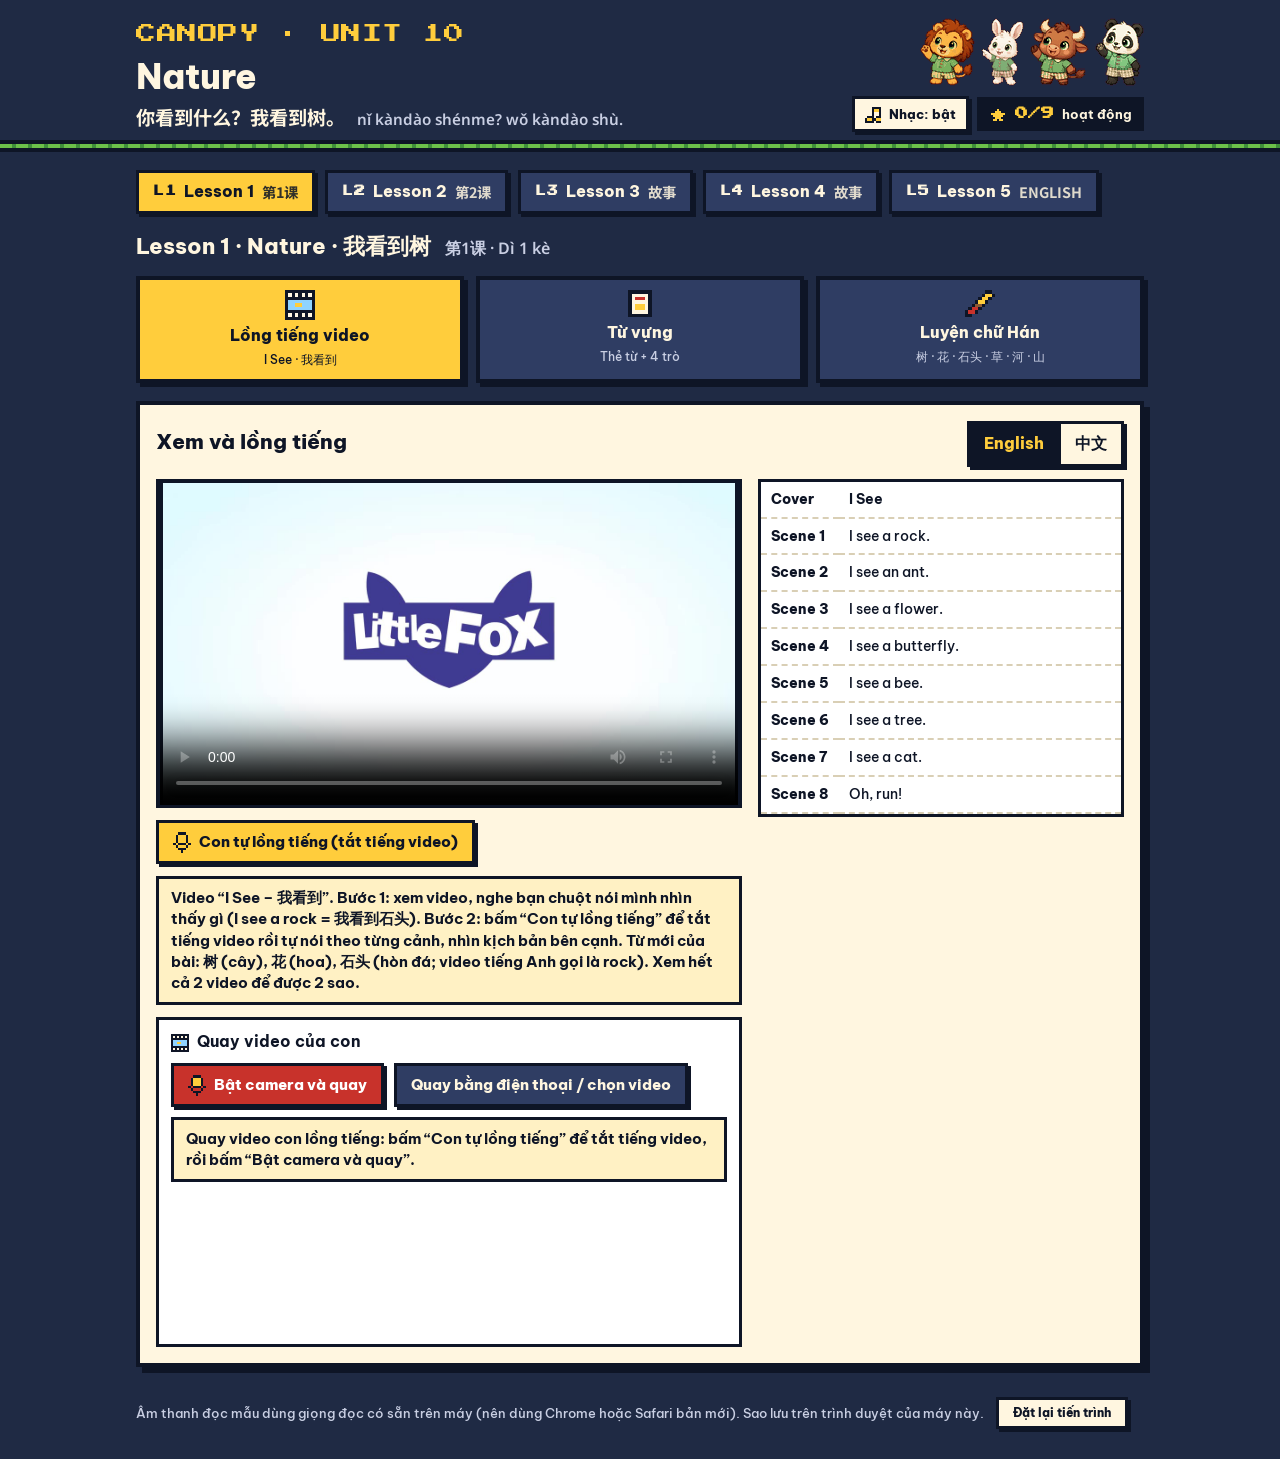
==== lc/u10/index.html @ 390f2fef "Web Canopy CES: bài học u10 Co-Authored-By: Claude Opus 5.5 <noreply@anthropic.com> Claude-Session: " ====
<!doctype html><html><head><meta charset=utf8><meta name=viewport content="width=device-width,initial-scale=1,viewport-fit=cover"><style>:root{color-scheme:light;box-sizing:border-box;padding-top:env(safe-area-inset-top,0px);padding-bottom:env(safe-area-inset-bottom,0px)}html{scroll-padding-top:env(safe-area-inset-top,0px)}body{margin:0;padding:0;font:14px -apple-system,BlinkMacSystemFont,sans-serif;background:#fff;color:#000}img{max-width:100%}[hidden]:not([hidden=until-found i]){display:none!important}</style></head><body>
<title>Canopy Unit 10 Nature</title>
<meta name="claude:viewport-fit-sides" content="cover">
<link rel="preconnect" href="https://fonts.googleapis.com">
<link href="https://fonts.googleapis.com/css2?family=Be+Vietnam+Pro:wght@500;700;800&family=Press+Start+2P&family=Noto+Sans:wght@600;700&family=Noto+Sans+SC:wght@500;700&display=swap" rel="stylesheet">
<style>
/* Layout: Canopy pixel city. Navy night ground, cream pixel panels with hard 4px ink borders and offset shadows.
   Header sign -> lesson pills -> 3 section tiles -> activity tiles -> one activity panel at a time. */
:root{
  --night:#1f2a44; --night-2:#2f3d63; --ink:#0e1526; --cream:#fff6e0; --paper:#ffffff;
  --sun:#ffcd3c; --sun-d:#e0a800; --red:#c8322b; --red-2:#e8453c; --grass:#6cc04a; --grass-d:#3f8f3a;
  --ok:#e5f4dc; --ok-d:#2e7d32; --bad:#ffe0dc; --sky:#8fd3ff; --water:#2e95c2; --wood:#8a5a34;
  --mute:#4a5068; --mute-2:#c9cfe3;
  --f-px:'Press Start 2P',monospace;
  --f-body:'Be Vietnam Pro',system-ui,-apple-system,'Segoe UI',sans-serif;
  --f-py:'Noto Sans','Be Vietnam Pro',system-ui,sans-serif;
  --f-zh:'Noto Sans SC','PingFang SC','Microsoft YaHei',sans-serif;
  color-scheme:light;
}
*{box-sizing:border-box}
[hidden]{display:none!important}
html,body{background:var(--night);color:var(--ink)}
body{font-family:var(--f-body);font-size:16px;line-height:1.45;font-weight:500;-webkit-tap-highlight-color:transparent}
button{font:inherit;color:inherit;cursor:pointer}
img.px,canvas.px,.px img{image-rendering:pixelated;image-rendering:crisp-edges}
svg.ic{display:inline-block;vertical-align:middle;flex:none}
.zh{font-family:var(--f-zh);font-weight:700}
.py{font-family:var(--f-py);font-weight:600}
.pxl{font-family:var(--f-px);letter-spacing:.5px}
.wrap{max-width:1040px;margin:0 auto;padding-left:max(16px,env(safe-area-inset-left,0px));padding-right:max(16px,env(safe-area-inset-right,0px))}

/* pixel frame + buttons */
.box{background:var(--cream);border:4px solid var(--ink);box-shadow:6px 6px 0 var(--ink)}
.btn{min-height:44px;display:inline-flex;align-items:center;justify-content:center;gap:8px;padding:0 14px;border:3px solid var(--ink);box-shadow:3px 3px 0 var(--ink);background:var(--cream);font-weight:800;font-size:15px;color:var(--ink)}
.btn:active{transform:translate(3px,3px);box-shadow:0 0 0 var(--ink)}
.btn.go{background:var(--red);color:#fff}
.btn.sun{background:var(--sun)}
.btn.blue{background:var(--night-2);color:var(--cream)}
.btn[disabled]{opacity:.5;pointer-events:none}
.say{width:44px;height:44px;flex:none;display:grid;place-items:center;background:var(--sun);border:3px solid var(--ink);padding:0}
.say:active{transform:translate(2px,2px)}
button:focus-visible,[tabindex]:focus-visible{outline:3px solid var(--sky);outline-offset:3px}

/* header */
.top .wrap{padding-block:18px 8px;display:flex;flex-wrap:wrap;gap:14px 20px;align-items:flex-end;justify-content:space-between}
.sign{display:flex;flex-direction:column;gap:8px;color:var(--cream)}
.sign .pxl{color:var(--sun);font-size:clamp(14px,3vw,20px)}
.sign h1{margin:0;font-weight:800;font-size:clamp(1.5rem,4.4vw,2.2rem);line-height:1.1;text-wrap:balance}
.sign .sub{display:flex;flex-wrap:wrap;gap:4px 12px;align-items:baseline}
.sign .sub .zh{font-size:1.2rem}
.sign .sub .py{color:var(--mute-2);font-size:.95rem}
.crew{display:flex;align-items:flex-end;gap:6px}
.crew img{height:68px;width:auto}
.stars{display:flex;align-items:center;gap:8px;padding:8px 12px;background:var(--ink);color:var(--cream);font-weight:700;font-size:13px}
.stars b{font-family:var(--f-px);font-size:13px;color:var(--sun)}
.ground{height:12px;background:repeating-linear-gradient(90deg,var(--grass) 0 12px,var(--grass-d) 12px 16px);border-top:4px solid var(--ink);border-bottom:4px solid var(--ink)}

/* lesson pills */
.lessons{display:flex;gap:10px;overflow-x:auto;padding-block:18px 8px;scrollbar-width:none}
.lessons button{flex:0 0 auto;min-height:44px;padding:0 14px;display:flex;gap:8px;align-items:center;background:var(--night-2);color:var(--cream);border:3px solid var(--ink);box-shadow:3px 3px 0 var(--ink);font-weight:800}
.lessons button .pxl{font-size:11px}
.lessons button .zh{font-size:.9rem;opacity:.85}
.lessons button[aria-selected="true"]{background:var(--sun);color:var(--ink)}
.lesson-head{display:flex;flex-wrap:wrap;gap:6px 14px;align-items:baseline;padding-block:8px 6px;color:var(--cream)}
.lesson-head h2{margin:0;font-size:1.4rem;font-weight:800}
.lesson-head .py{color:var(--mute-2)}

/* section tiles */
.sections{display:grid;grid-template-columns:repeat(3,minmax(0,1fr));gap:12px;margin-block:8px 18px}
.sections button{border:4px solid var(--ink);box-shadow:4px 4px 0 var(--ink);background:var(--night-2);color:var(--cream);padding:10px 8px;display:flex;flex-direction:column;align-items:center;gap:6px;text-align:center}
.sections .nm{font-weight:800;font-size:1.02rem;line-height:1.15}
.sections .ds{font-size:.75rem;color:var(--mute-2)}
.sections button[aria-selected="true"]{background:var(--sun);color:var(--ink)}
.sections button[aria-selected="true"] .ds{color:var(--ink)}
@media (max-width:540px){.sections .ds{display:none}.sections .nm{font-size:.9rem}}

/* activity tiles */
.acts{display:grid;grid-template-columns:repeat(auto-fill,minmax(210px,1fr));gap:12px;margin-bottom:18px}
.act{text-align:left;background:var(--cream);border:4px solid var(--ink);box-shadow:4px 4px 0 var(--ink);padding:10px 12px;display:grid;grid-template-columns:auto 1fr auto;gap:2px 10px;align-items:center}
.act .code{grid-row:span 2;font-family:var(--f-px);font-size:11px;background:var(--ink);color:var(--sun);padding:6px 5px;min-width:34px;text-align:center}
.act .nm{font-weight:800;line-height:1.2}
.act .lv{font-size:.75rem;color:var(--mute);grid-column:2}
.act .ok{grid-row:span 2;grid-column:3;opacity:.25}
.act.done{background:var(--ok)}
.act.done .ok{opacity:1}
.act[aria-pressed="true"]{background:var(--sun)}

.panel{padding:16px;margin-bottom:30px}
.panel-h{display:flex;flex-wrap:wrap;gap:6px 14px;align-items:baseline;justify-content:space-between;margin-bottom:12px}
.panel-h h3{margin:0;font-size:1.3rem;font-weight:800;line-height:1.2}
.panel-h .how{font-size:.88rem;color:var(--mute);max-width:64ch}
.tag{display:inline-block;font-family:var(--f-px);font-size:9px;background:var(--ink);color:var(--sun);padding:4px 6px;vertical-align:middle;letter-spacing:.5px}
.row{display:flex;flex-wrap:wrap;gap:10px;align-items:center}
.msg{border:3px solid var(--ink);padding:8px 12px;font-weight:700;font-size:.92rem;background:#fff1c4}
.msg.good{background:var(--ok)}
.msg.bad{background:var(--bad)}
.hud{display:flex;flex-wrap:wrap;gap:8px;align-items:center;margin-bottom:10px}
.hud .pill{font-family:var(--f-px);font-size:10px;background:var(--ink);color:var(--cream);padding:6px 8px}
.bar{flex:1;min-width:100px;height:16px;border:3px solid var(--ink);background:var(--paper);display:flex}
.bar i{display:block;height:100%;width:0;background:repeating-linear-gradient(90deg,var(--sun) 0 8px,var(--sun-d) 8px 10px);transition:width .4s steps(8)}
.qcard{background:var(--paper);border:3px solid var(--ink);padding:8px 12px;display:flex;gap:12px;align-items:center;flex-wrap:wrap;margin-bottom:10px}
.qcard .qt{flex:1;min-width:0}
.qcard .qi{font-size:.8rem;color:var(--mute);font-weight:700}
.qcard .qm{font-size:1.3rem;font-weight:800;line-height:1.25}
.qcard .qm .zh{font-size:1.45rem}
.qcard .qm .py{display:block;font-size:.85rem;color:var(--mute)}

/* dubbing */
.dub{display:grid;grid-template-columns:minmax(0,1.6fr) minmax(0,1fr);gap:16px}
@media (max-width:780px){.dub{grid-template-columns:1fr}}
.vidbox{background:var(--ink);border:4px solid var(--ink);aspect-ratio:2284/1080;max-width:100%}
.vidbox video{width:100%;height:100%;display:block;background:var(--ink)}
.seg{display:inline-flex;border:3px solid var(--ink);box-shadow:3px 3px 0 var(--ink)}
.seg button{border:0;background:var(--cream);min-height:40px;padding:0 14px;font-weight:800}
.seg button+button{border-left:3px solid var(--ink)}
.seg button[aria-pressed="true"]{background:var(--ink);color:var(--sun)}
.script{max-height:430px;overflow:auto;border:3px solid var(--ink);background:var(--paper)}
.script table{width:100%;border-collapse:collapse;font-size:.9rem}
.script td{padding:7px 10px;border-bottom:2px dashed #d9cfb5;vertical-align:top}
.script td:first-child{font-weight:800;white-space:nowrap;width:1%}
.script .zh{font-size:1rem}
.script .py{display:block;font-size:.76rem;color:var(--mute)}
.script tr.now td{background:#fff1c4}

/* flashcards */
.fc{display:flex;flex-direction:column;align-items:center;gap:14px}
.fc-card{width:min(100%,330px);aspect-ratio:503/800;perspective:1200px;cursor:pointer}
.fc-inner{position:relative;width:100%;height:100%;transition:transform .5s steps(6);transform-style:preserve-3d}
.fc-card.flip .fc-inner{transform:rotateY(180deg)}
.fc-face{position:absolute;inset:0;backface-visibility:hidden;-webkit-backface-visibility:hidden;background:var(--paper);border:4px solid var(--ink);box-shadow:6px 6px 0 var(--ink);display:flex;flex-direction:column}
.fc-back{transform:rotateY(180deg)}
.fc-face img{flex:1;min-height:0;width:100%;object-fit:contain;padding:6px}
.fc-face .strip{border-top:4px solid var(--ink);padding:8px 10px;display:flex;align-items:center;justify-content:space-between;gap:8px;background:var(--sun);font-weight:800}
.fc-back .strip{background:var(--sky)}
.fc-face .strip .pxl{font-size:10px}
.fc-face .over{position:absolute;left:8%;right:8%;top:47%;background:var(--paper);border:3px solid var(--ink);padding:6px 8px;text-align:center;line-height:1.3}
.fc-face .over .zh{font-size:1.15rem}
.fc-face .over .py{display:block;font-size:.75rem;color:var(--mute)}
.dots{display:flex;gap:6px;flex-wrap:wrap;justify-content:center}
.dots i{width:14px;height:14px;background:var(--paper);border:3px solid var(--ink)}
.dots i.seen{background:var(--grass)}
.dots i.now{background:var(--sun)}

/* stages */
.stage{position:relative;width:100%;aspect-ratio:16/10;overflow:hidden;border:4px solid var(--ink);user-select:none;-webkit-user-select:none;touch-action:manipulation;container-type:inline-size}
@media (max-width:560px){.stage{aspect-ratio:4/5}}
.stage > canvas.bg{position:absolute;inset:0;width:100%;height:100%}
.sprite{position:absolute;image-rendering:pixelated}
.result{position:absolute;inset:0;display:grid;place-items:center;background:rgba(14,21,38,.6);z-index:30;padding:16px}
.result .card{max-width:340px;width:100%;text-align:center;padding:18px}
.result h4{margin:0 0 6px;font-size:1.3rem;font-weight:800}
.result .big{display:flex;gap:6px;justify-content:center;margin:6px 0}
.result p{margin:6px 0 12px;color:var(--mute)}

/* fishing */
.fisher{position:absolute;left:4%;bottom:66%;height:31%;z-index:3;transition:opacity .2s steps(2)}
.fisher img{height:100%;width:auto;display:block;image-rendering:pixelated}
.fisher .nm{position:absolute;left:50%;bottom:-9%;transform:translateX(-50%);font-family:var(--f-px);font-size:8px;background:var(--ink);color:var(--cream);padding:3px 5px;white-space:nowrap}
.line{position:absolute;width:3px;background:var(--ink);height:0;transition:height .6s steps(10);z-index:4}
.hook{position:absolute;width:14px;height:14px;border:3px solid var(--ink);border-top:0;z-index:4;transition:top .6s steps(10)}
.bobber{position:absolute;width:10px;height:12px;margin-left:-4px;background:linear-gradient(var(--red) 50%,#fff 50%);border:2px solid var(--ink);z-index:4;transition:top .6s steps(10)}
.fish{position:absolute;width:23%;max-width:190px;border:0;background:transparent;padding:0;display:flex;flex-direction:column;align-items:center;gap:4px;animation:bob 1.6s steps(2) infinite;z-index:5}
.fish img{width:62%;image-rendering:pixelated}
.fish .tagf{background:var(--paper);border:3px solid var(--ink);box-shadow:3px 3px 0 var(--ink);padding:3px 8px;font-weight:800;text-align:center;line-height:1.15;font-size:clamp(.8rem,2.6cqw,1.1rem)}
.fish .tagf .zh{font-size:1.1em}
.fish .tagf .py{display:block;font-size:.72em;color:var(--mute)}
.fish.gone{animation:dart .7s steps(6) forwards}
.fish.wrong .tagf{background:var(--bad)}
.fish.caught{transition:top .7s steps(8),left .7s steps(8);animation:none;z-index:6}
@keyframes bob{50%{transform:translateY(-6px)}}
@keyframes dart{to{transform:translateX(170%);opacity:0}}
.castbtn{position:absolute;left:50%;bottom:5%;transform:translateX(-50%);z-index:8}
.castbtn:active{transform:translate(calc(-50% + 3px),3px)}
.bucket{position:absolute;right:3%;top:4%;z-index:6;font-family:var(--f-px);font-size:10px;background:var(--ink);color:var(--cream);padding:6px 8px;display:flex;gap:6px;align-items:center}

/* football */
.goal{position:absolute;left:5%;right:5%;top:5%;height:42%;border:6px solid #fff;border-bottom:0;outline:3px solid var(--ink);
  background-color:rgba(255,255,255,.08);background-image:linear-gradient(90deg,rgba(255,255,255,.55) 2px,transparent 2px),linear-gradient(rgba(255,255,255,.55) 2px,transparent 2px);background-size:14px 14px}
.zones{position:absolute;inset:6px 6px 27% 6px;display:grid;grid-template-columns:repeat(3,minmax(0,1fr));gap:8px}
.zone{border:3px solid var(--ink);box-shadow:3px 3px 0 var(--ink);background:var(--cream);display:flex;flex-direction:column;align-items:center;justify-content:center;padding:4px;font-weight:800;text-align:center;line-height:1.2;font-size:clamp(.66rem,3cqw,1.05rem);min-width:0}
.zone .zh{font-size:1.1em;white-space:nowrap}
.zone .py{display:block;font-size:.7em;color:var(--mute);font-weight:600}
.zone.right{background:var(--ok)}
.zone.wrongz{background:var(--bad)}
.keeper{position:absolute;left:50%;top:35%;height:23%;transform:translateX(-50%);transition:left .4s steps(5),top .4s steps(5);z-index:7;pointer-events:none}
.kicker,.ball,.banner{pointer-events:none}
.keeper img{height:100%;width:auto;display:block;image-rendering:pixelated}
.keeper.flipx img{transform:scaleX(-1)}
.keeper.dizzy img{animation:wob .5s steps(2) infinite}
.keeper.laugh img{animation:hop .2s steps(2) 6}
@keyframes wob{0%,100%{transform:rotate(-8deg)}50%{transform:rotate(8deg)}}
@keyframes hop{50%{transform:translateY(-6%)}}
.orbit{position:absolute;left:50%;top:-4%;width:70%;height:16%;transform:translateX(-50%);pointer-events:none}
.orbit i{position:absolute;width:22%;aspect-ratio:1;animation:orb 1s linear infinite}
@keyframes orb{0%{left:0;top:40%}25%{left:40%;top:0}50%{left:80%;top:40%}75%{left:40%;top:80%}100%{left:0;top:40%}}
.tease{position:absolute;left:62%;top:6%;background:var(--paper);border:3px solid var(--ink);padding:2px 8px;font-weight:800;white-space:nowrap;z-index:9;font-size:clamp(.8rem,2.6cqw,1.1rem)}
.kicker{position:absolute;left:50%;bottom:2%;height:26%;transform:translateX(-50%);z-index:6}
.kicker img{height:100%;width:auto;display:block;image-rendering:pixelated}
.ball{position:absolute;left:52%;top:83%;width:6%;max-width:40px;transform:translate(-50%,-50%);transition:left .5s steps(10),top .5s steps(10),width .5s steps(10);z-index:8}
.ball img{width:100%;display:block;image-rendering:pixelated}
.banner{position:absolute;left:50%;top:58%;transform:translate(-50%,-50%);opacity:0;font-family:var(--f-px);font-size:clamp(16px,5cqw,30px);color:var(--sun);text-shadow:3px 3px 0 var(--ink);z-index:9;white-space:nowrap;transition:opacity .2s steps(2)}
.banner.on{opacity:1}

/* interpreter */
.ts{aspect-ratio:16/9}
@media (max-width:560px){.ts{aspect-ratio:4/4.2}}
.wire{position:absolute;inset:0;width:100%;height:100%;z-index:2;pointer-events:none}
.who{position:absolute;bottom:6%;width:15%;z-index:4;display:flex;flex-direction:column;align-items:center;gap:4px}
.who img{width:100%;image-rendering:pixelated}
.who .lg{font-family:var(--f-px);font-size:9px;background:var(--ink);color:var(--cream);padding:4px 6px}
.who .can{position:absolute;top:40%;width:22%;aspect-ratio:1;background:#b9c3cf;border:3px solid var(--ink)}
.whoA{left:3%}.whoB{right:3%}
.whoA img{transform:scaleX(-1)}
.whoA .can{right:-14%}.whoB .can{left:-14%}
.trans{position:absolute;left:50%;bottom:4%;width:13%;transform:translateX(-50%);z-index:5;background:none;border:0;padding:0;display:flex;flex-direction:column;align-items:center}
.trans img{width:100%;image-rendering:pixelated}
.trans .vi{background:var(--paper);border:3px solid var(--red);padding:2px 8px;font-weight:800;font-size:clamp(.7rem,2.2cqw,.95rem);white-space:nowrap;margin-bottom:4px}
.balloon{position:absolute;z-index:8;background:var(--paper);border:3px solid var(--ink);box-shadow:3px 3px 0 var(--ink);padding:6px 10px;font-weight:800;line-height:1.25;text-align:center;font-size:clamp(.8rem,2.5cqw,1.08rem);max-width:46%}
.balloon .zh{font-size:1.1em}
.balloon .py{display:block;font-size:.72em;color:var(--mute);font-weight:600}
.flymsg{position:absolute;z-index:9;transform:translate(-50%,-50%);background:var(--sun);border:3px solid var(--ink);padding:2px 8px;font-weight:800;white-space:nowrap;font-size:clamp(.7rem,2.2cqw,.95rem)}
.cal{position:absolute;z-index:4;background:var(--paper);border:3px solid var(--ink);text-align:center;min-width:16%}
.cal .ct{background:var(--red);color:#fff;font-family:var(--f-px);font-size:8px;padding:3px 4px}
.cal .cd{font-weight:800;font-size:clamp(.75rem,2.4cqw,1rem);padding:2px 6px}
.turns{display:flex;gap:6px}
.turns i{width:14px;height:14px;border:3px solid var(--ink);background:var(--paper)}
.turns i.on{background:var(--grass)}.turns i.now{background:var(--sun)}
.opts{display:grid;grid-template-columns:repeat(auto-fit,minmax(180px,1fr));gap:10px;margin-top:12px}
.opt{display:flex;align-items:center;gap:10px;text-align:left;background:var(--paper);border:3px solid var(--ink);box-shadow:3px 3px 0 var(--ink);padding:8px 10px;font-weight:800;font-size:1.05rem;line-height:1.25;min-height:56px}
.opt .t{flex:1;min-width:0}
.opt .zh{font-size:1.1em}
.opt .py{display:block;font-size:.72em;color:var(--mute);font-weight:600}
.opt .say{width:36px;height:36px}
.opt.right{background:var(--ok)}
.opt.wrongo{background:var(--bad)}
.locked .opt{pointer-events:none}

/* writing */
.words{display:flex;flex-wrap:wrap;gap:8px;margin-bottom:10px}
.words button{border:3px solid var(--ink);background:var(--paper);padding:4px 10px;display:flex;flex-direction:column;align-items:center;min-width:58px;box-shadow:2px 2px 0 var(--ink)}
.words .zh{font-size:1.2rem;line-height:1.2}
.words .py{font-size:.68rem;color:var(--mute)}
.words button[aria-pressed="true"]{background:var(--ink);color:var(--cream)}
.words button[aria-pressed="true"] .py{color:var(--mute-2)}
.chars{display:flex;gap:8px;margin-bottom:10px;flex-wrap:wrap}
.chars button{border:3px solid var(--ink);background:var(--paper);padding:3px 12px;display:flex;align-items:center;gap:6px;font-weight:700;min-height:40px}
.chars button .zh{font-size:1.25rem}
.chars button[aria-pressed="true"]{background:var(--sky)}
.modes{display:flex;gap:8px;flex-wrap:wrap;margin-bottom:12px}
.modes button{border:3px solid var(--ink);padding:0 12px;min-height:40px;font-weight:800;background:var(--cream);box-shadow:2px 2px 0 var(--ink)}
.modes button[aria-pressed="true"]{background:var(--red);color:#fff}
.wgrid{display:grid;grid-template-columns:minmax(0,1fr) minmax(0,1fr);gap:16px;align-items:start}
@media (max-width:720px){.wgrid{grid-template-columns:1fr}}
.boards{display:grid;gap:8px;justify-content:center;grid-template-columns:repeat(1,minmax(0,340px))}
.boards.n2{grid-template-columns:repeat(2,minmax(0,300px))}
.board{position:relative;width:100%;aspect-ratio:1;background:#fffaf0;border:4px solid var(--ink);touch-action:none;overflow:hidden}
.board .gridw{position:absolute;inset:0;pointer-events:none}
.board svg.grid{position:absolute;inset:0;width:100%;height:100%;pointer-events:none}
.board .hw{position:absolute;inset:0}
.art{display:flex;flex-direction:column;gap:8px;background:var(--paper);border:3px solid var(--ink);padding:10px}
.art img{width:104px;height:104px;object-fit:contain;flex:none}
.art p{margin:0;font-size:.92rem;overflow:hidden}
.rules{margin:10px 0 0;padding-left:20px;font-size:.88rem;color:var(--mute)}
.stat{display:grid;grid-template-columns:repeat(3,1fr);gap:8px;margin:0 0 10px}
.stat div{background:var(--paper);border:3px solid var(--ink);text-align:center;padding:5px}
.stat b{display:block;font-family:var(--f-px);font-size:14px;line-height:1.6}
.stat span{font-size:.7rem;color:var(--mute);font-weight:700}
.rec{position:relative;width:100%;height:clamp(240px,52vw,330px);background:#fffaf0;border:4px solid var(--ink);overflow:hidden;touch-action:none}
.lay{position:absolute;width:var(--s,150px);height:var(--s,150px);cursor:grab;touch-action:none;transition:left .35s steps(6),top .35s steps(6)}
.lay.grab{transition:none;cursor:grabbing}
.lay img{width:100%;height:100%;object-fit:contain;pointer-events:none;-webkit-user-drag:none}
.lay .t{position:absolute;left:50%;top:-2px;transform:translateX(-50%);font-size:.68rem;font-weight:800;padding:1px 6px;white-space:nowrap;background:var(--paper);border:2px solid var(--ink)}
.lay.sel{outline:3px dashed var(--water);outline-offset:2px}
.slider{display:flex;gap:10px;align-items:center;font-weight:700;font-size:.88rem;background:var(--paper);border:3px solid var(--ink);padding:6px 10px}
.slider input{flex:1;min-width:0;accent-color:var(--red)}

/* pinyin quiz */
.pyq{display:grid;grid-template-columns:minmax(0,1fr) minmax(0,1fr);gap:16px;align-items:center}
@media (max-width:640px){.pyq{grid-template-columns:1fr}}
.pyq .pic{background:var(--paper);border:4px solid var(--ink);aspect-ratio:1;display:grid;place-items:center;position:relative;max-width:360px;width:100%;margin:0 auto}
.pyq .pic img{width:88%;height:88%;object-fit:contain}
.pyq .pic .reveal{position:absolute;right:8px;top:8px;width:30%;height:auto;background:var(--paper);border:3px solid var(--grass-d);padding:4px;opacity:0}
.pyq .pic .reveal.on{opacity:1}
.pyopts{display:grid;grid-template-columns:1fr 1fr;gap:10px}
.pyopts .opt{font-family:var(--f-py);font-size:1.5rem;min-height:64px}
.pyopts .opt .t{text-align:center}

/* unjumble on the story picture */
.uj-wrap{overflow-x:auto;border:4px solid var(--ink);background:var(--ink)}
.uj-scene{position:relative;min-width:720px;container-type:inline-size}
.uj-scene > img{display:block;width:100%}
.slot{position:absolute;border:2px dashed var(--red);background:rgba(255,255,255,.75);display:grid;place-items:center;animation:pulse 1.2s steps(2) infinite}
.slot.filled{border-style:solid;border-color:var(--water);background:#fff;animation:none}
.slot.ok{border-color:var(--grass-d);background:var(--ok);animation:none}
.slot.no{border-color:var(--red);background:var(--bad);animation:shake .35s steps(4)}
.slot.hot{background:#fff1c4}
@keyframes pulse{50%{border-color:var(--sun-d)}}
@keyframes shake{25%{transform:translateX(-3px)}75%{transform:translateX(3px)}}
.tray{display:flex;flex-wrap:wrap;gap:12px;justify-content:center;margin-top:14px;min-height:64px}
.tile{width:58px;height:58px;border:3px solid var(--ink);background:var(--sun);box-shadow:3px 3px 0 var(--ink);font-family:var(--f-zh);font-size:2rem;font-weight:700;display:grid;place-items:center;touch-action:none;cursor:grab;color:var(--ink);padding:0}
.tile.picked{background:var(--sky)}
.tile.drag{position:fixed;z-index:50;pointer-events:none}
.slot .tile{width:100%;height:100%;font-size:2.7cqw;box-shadow:none;border:0;background:transparent}

/* matching tiles */
.mt-board{display:grid;grid-template-columns:1fr 1fr;gap:clamp(10px,3vw,28px)}
.mt-col h4{margin:0 0 8px;text-align:center;font-size:.8rem}
.mt-col h4.pxl{font-size:10px}
.mt-grid{display:grid;grid-template-columns:1fr 1fr;gap:8px}
.mt-card{position:relative;aspect-ratio:5/4;perspective:900px;border:0;background:none;padding:0}
.mt-in{position:absolute;inset:0;transition:transform .45s steps(6);transform-style:preserve-3d}
.mt-card.open .mt-in{transform:rotateY(180deg)}
.mt-side{position:absolute;inset:0;backface-visibility:hidden;-webkit-backface-visibility:hidden;border:3px solid var(--ink);box-shadow:3px 3px 0 var(--ink);display:flex;flex-direction:column;align-items:center;justify-content:center;gap:2px;padding:4px;text-align:center}
.mt-back{background:repeating-linear-gradient(45deg,rgba(255,255,255,.18) 0 6px,transparent 6px 12px),var(--night-2);color:var(--cream)}
.mt-back .q{font-family:var(--f-px);font-size:clamp(14px,4vw,22px);color:var(--sun)}
.mt-back .l{font-size:.7rem;font-weight:800}
.zhc .mt-back{background:repeating-linear-gradient(45deg,rgba(255,255,255,.18) 0 6px,transparent 6px 12px),var(--red)}
.mt-face{transform:rotateY(180deg);background:var(--paper)}
.mt-face .en{font-weight:800;font-size:clamp(.85rem,3.2vw,1.2rem)}
.mt-face .zh{font-size:clamp(1rem,4vw,1.5rem);line-height:1.15}
.mt-face .py{font-size:clamp(.7rem,2.4vw,.9rem);color:var(--mute)}
.mt-card.solved .mt-face{background:var(--ok)}
.mt-card.miss .mt-face{background:var(--bad)}
.verdict{display:flex;justify-content:center;gap:24px;margin:16px 0 10px}
.vx{width:72px;height:60px;border:3px solid var(--ink);box-shadow:3px 3px 0 var(--ink);display:grid;place-items:center}
.vx.x{background:var(--red)}.vx.v{background:var(--grass)}
.vx:disabled{opacity:.35}
.vx:not(:disabled):active{transform:translate(3px,3px);box-shadow:none}
.zone{position:relative}
.zone .zsay{position:absolute;right:3px;top:3px;width:28px;height:28px;border-width:2px}
.board .under{position:absolute;max-width:none;object-fit:fill;opacity:.5;pointer-events:none}
.board .hw{opacity:.88}
/* music + art tools */
.musicbtn{min-height:36px;font-size:13px;padding:0 10px}
.musicbtn[aria-pressed="false"]{opacity:.7}
.arttools{display:flex;flex-wrap:wrap;gap:8px;align-items:center;margin-top:10px}
.arttools .slider{flex:1 1 220px}
.board.move .hw{pointer-events:none}
.board.move{cursor:grab;outline:3px dashed var(--water);outline-offset:2px}
.board.move .under{opacity:.75}
/* placeholders */
.soonbox{display:grid;grid-template-columns:repeat(auto-fit,minmax(210px,1fr));gap:12px}
.soonbox div{border:4px dashed #6b7591;padding:14px;background:var(--night-2);color:var(--mute-2)}
.soonbox b{display:block;color:var(--cream);font-size:1.05rem}

.fx{position:fixed;top:-16px;width:12px;height:12px;pointer-events:none;z-index:99;border:2px solid var(--ink);animation:fall 1.6s steps(16) forwards}
@keyframes fall{to{transform:translateY(105vh) rotate(180deg)}}
.foot{font-size:.8rem;color:var(--mute-2);padding-block:0 30px;display:flex;flex-wrap:wrap;gap:8px 12px;align-items:center}
@media (prefers-reduced-motion:reduce){*{animation:none!important;transition:none!important}}

/* ===== Unit 1 · lessons 2-4 additions ===== */
.vidbox{aspect-ratio:var(--va,2284/1080)}
.vidbox.portrait{width:min(100%,400px);margin:0 auto}
.fc-card{aspect-ratio:var(--fa,503/800)}
.fc-face .hol{position:absolute;left:6px;right:6px;bottom:52px;background:rgba(255,255,255,.95);border:3px solid var(--ink);padding:6px 8px;display:flex;flex-direction:column;gap:4px;font-size:.78rem;line-height:1.25;text-align:left}
.fc-face .hol b{font-size:.72rem}
.fc-face .clockface{flex:1;min-height:0;display:flex;flex-direction:column;align-items:center;justify-content:center;gap:10px;background:linear-gradient(#bfe6ff 0 62%,#9fd36e 62% 66%,#6cc04a 66%)}
.fc-face .clockface img{width:72%;height:auto;flex:none;padding:0;image-rendering:pixelated}
.fc-face .clockface .dg{font-family:var(--f-px);font-size:clamp(18px,6vw,26px);background:var(--ink);color:var(--sun);padding:8px 10px;border:3px solid var(--ink)}
.flag{display:inline-block;font-family:var(--f-px);font-size:8px;line-height:1;padding:3px 4px;border:2px solid var(--ink);vertical-align:middle;margin-right:4px;white-space:nowrap}
.flag.vn{background:#da251d;color:#ffde00}.flag.cn{background:#ee1c25;color:#ffde00}.flag.us{background:#2e4a8b;color:#fff}.flag.uk{background:#1d3e8a;color:#fff}.flag.au{background:#00205b;color:#fff}
img.clk{image-rendering:pixelated;image-rendering:crisp-edges;display:block}
.vis{display:flex;align-items:center;gap:8px}
.vis img.clk{width:76px;height:76px}
.vis img.frame{height:120px;width:auto;border:3px solid var(--ink)}
.holcard{background:var(--paper);border:3px solid var(--ink);padding:6px 8px;font-weight:800;font-size:.9rem;line-height:1.25;max-width:220px}
.holcard small{display:block;font-weight:600;color:var(--mute);font-size:.75rem}
.fish .tagf img.clk{width:44px;height:44px;margin:0 auto}

/* whack-a-mole */
.wm{aspect-ratio:16/10}
@media (max-width:560px){.wm{aspect-ratio:4/5}}
.holes{position:absolute;inset:8% 4% 4% 4%;display:grid;grid-template-columns:repeat(3,minmax(0,1fr));grid-template-rows:repeat(2,minmax(0,1fr));gap:4% 3%}
@media (max-width:560px){.holes{grid-template-columns:repeat(2,minmax(0,1fr));grid-template-rows:repeat(3,minmax(0,1fr))}}
.hole{position:relative;overflow:hidden}
.hole .pit{position:absolute;left:8%;right:8%;bottom:0;height:26%;background:#3b2414;border:3px solid var(--ink);border-radius:50%/60%;z-index:1}
.hole .lip{position:absolute;left:4%;right:4%;bottom:-6%;height:20%;background:#6b4226;border:3px solid var(--ink);border-radius:50%/60%;z-index:3}
.mole{position:absolute;left:50%;bottom:6%;width:72%;transform:translate(-50%,105%);transition:transform .28s steps(4);z-index:2;border:0;background:none;padding:0;display:flex;flex-direction:column;align-items:center;gap:2px}
.mole.up{transform:translate(-50%,0)}
.mole img.body{width:58%;image-rendering:pixelated;display:block}
.mole .msign{background:var(--paper);border:3px solid var(--ink);box-shadow:2px 2px 0 var(--ink);padding:2px 6px;font-weight:800;text-align:center;line-height:1.15;font-size:clamp(.72rem,2.4cqw,1.05rem);max-width:100%}
.mole .msign .zh{font-size:1.1em;white-space:nowrap}
.mole .msign .py{display:block;font-size:.7em;color:var(--mute);font-weight:600}
.mole .msign img.clk{width:40px;height:40px}
.mole.hit .sign{background:var(--ok)}
.mole.hit img.body{animation:wob .4s steps(2) 3}
.mole.bad .sign{background:var(--bad)}
.mole.bad img.body{animation:hop .2s steps(2) 4}
.bonk{position:absolute;left:50%;top:6%;transform:translateX(-50%);font-family:var(--f-px);font-size:clamp(10px,2.4cqw,14px);color:var(--sun);text-shadow:2px 2px 0 var(--ink);z-index:5;white-space:nowrap}

/* problem solving / detective */
.ps-card{background:var(--paper);border:3px solid var(--ink);padding:12px;display:flex;flex-direction:column;gap:10px}
.ps-people{display:flex;gap:10px;flex-wrap:wrap;align-items:flex-end}
.ps-people figure{margin:0;display:flex;flex-direction:column;align-items:center;gap:2px;font-size:.72rem;font-weight:800}
.ps-people img{height:54px;width:auto;image-rendering:pixelated}
.ps-text{display:flex;flex-direction:column;gap:6px}
.ps-line{display:flex;flex-wrap:wrap;gap:4px 10px;align-items:baseline}
.ps-line .spk{font-family:var(--f-px);font-size:9px;background:var(--ink);color:var(--cream);padding:3px 5px}
.ps-line .zh{font-size:1.5rem;line-height:1.3}
.ps-line .py{font-size:.85rem;color:var(--mute);width:100%}
.ps-text:not(.hint) .py{display:none}
.gloss{display:flex;flex-wrap:wrap;gap:6px}
.gloss span{border:2px dashed var(--ink);padding:2px 8px;font-size:.8rem;background:#fff1c4}
.ps-q{font-weight:800;font-size:1.1rem}
.ps-q small{display:block;font-weight:600;color:var(--mute);font-size:.82rem}
.grid3{border-collapse:collapse;font-size:.85rem;background:var(--paper)}
.grid3 td,.grid3 th{border:2px solid var(--ink);padding:4px 8px;text-align:center;min-width:44px}
.grid3 td{cursor:pointer;font-weight:800}
.hintbar{display:flex;flex-wrap:wrap;gap:8px;align-items:center}
.nopy .py{display:none}
.nopy .say{display:none}

/* sentence builder (row mode) */
.uj-scene.rowmode{min-width:0;max-width:520px;margin:0 auto;background:var(--paper)}
.uj-scene.rowmode > img{max-height:340px;width:100%;object-fit:contain;background:var(--paper)}
.uj-scene.rowmode .clockface{display:flex;align-items:center;justify-content:center;gap:16px;padding:16px;background:linear-gradient(#bfe6ff 0 70%,#6cc04a 70%)}
.uj-scene.rowmode .clockface img{width:150px;height:150px}
.uj-scene.rowmode .clockface .dg{font-family:var(--f-px);font-size:22px;background:var(--ink);color:var(--sun);padding:8px 10px}
.ujrow{display:flex;justify-content:center;gap:6px;padding:10px 8px 12px;background:var(--cream);border-top:4px solid var(--ink);flex-wrap:wrap}
.ujcol{display:flex;flex-direction:column;align-items:center;gap:2px}
.ujcol .py{font-size:.85rem;color:var(--mute);min-height:1.2em}
.slot.inrow{position:relative;width:54px;height:54px;animation:pulse 1.2s steps(2) infinite}
.slot.inrow .tile{font-size:1.9rem}
.ujcol.punct .py{visibility:hidden}
.ujcol.punct b{font-family:var(--f-zh);font-size:1.6rem;line-height:54px}

/* world clock */
.wtop{display:grid;grid-template-columns:auto 1fr;gap:14px;align-items:center;background:var(--paper);border:3px solid var(--ink);padding:12px}
@media (max-width:560px){.wtop{grid-template-columns:1fr}}
.wtop img.clk{width:120px;height:120px}
.wtop .big{font-family:var(--f-px);font-size:clamp(16px,4vw,22px);line-height:1.5}
.wtop .sub2{font-size:.9rem;color:var(--mute);font-weight:700}
.wctl{display:flex;flex-wrap:wrap;gap:10px;align-items:center;margin:12px 0}
.wctl .slider{flex:1 1 260px}
.wgrid2{display:grid;grid-template-columns:repeat(auto-fit,minmax(220px,1fr));gap:12px}
.city{background:var(--paper);border:3px solid var(--ink);box-shadow:3px 3px 0 var(--ink);padding:10px;display:grid;grid-template-columns:auto 1fr;gap:4px 10px;align-items:center}
.city.night{background:#2f3d63;color:var(--cream)}
.city.night .mut{color:var(--mute-2)}
.city > img.av{grid-row:span 3;height:64px;width:auto;image-rendering:pixelated}
.city .nm{font-weight:800}
.city .tm{display:flex;gap:8px;align-items:center}
.city .tm img.clk{width:44px;height:44px}
.city .tm b{font-family:var(--f-px);font-size:14px}
.city .say2{grid-column:1/-1;display:flex;flex-direction:column;gap:2px;border-top:2px dashed currentColor;padding-top:6px;font-size:.88rem}
.city .say2 .zh{font-size:1.05rem}
.city .mut{color:var(--mute);font-size:.8rem}
.facts{margin-top:14px;display:grid;grid-template-columns:repeat(auto-fit,minmax(230px,1fr));gap:10px}
.facts div{background:#fff1c4;border:3px solid var(--ink);padding:8px 10px;font-size:.88rem}
.facts b{display:block}
.wquiz{margin-top:16px}
.pyopts.long .opt{font-size:1.1rem}
.cal img.clk{width:46px;height:46px}
.pyq .pic span.reveal{display:grid;place-items:center;aspect-ratio:1}
.qcard .qt{min-width:min(200px,100%)}
.lessons.units{padding-block:16px 0}
.lessons.units button[aria-selected="true"]{background:#8fd3ff;color:var(--ink)}
/* ===== Unit 2 ===== */
.leaf{display:inline-flex;flex-direction:column;align-items:stretch;background:#fff;border:3px solid var(--ink);box-shadow:3px 3px 0 var(--ink);min-width:64px;position:relative;vertical-align:middle;line-height:1}
.leaf .rg{position:absolute;top:-9px;left:0;right:0;height:10px;background:radial-gradient(circle,#0e1526 0 3px,transparent 3.5px) 8px 0/18px 10px repeat-x}
.leaf .lm{background:var(--red,#c8322b);color:#fff;font-family:var(--f-px);font-size:10px;padding:5px 4px;text-align:center;letter-spacing:.5px}
.leaf .lm:lang(zh),.leaf .lm{font-family:var(--f-px),var(--f-zh)}
.leaf .ld{font-family:var(--f-px);font-size:22px;padding:8px 4px 6px;text-align:center;color:var(--ink)}
.leaf.sm{min-width:46px}.leaf.sm .lm{font-size:8px;padding:3px}.leaf.sm .ld{font-size:14px;padding:5px 2px 4px}
.leaf.md{min-width:76px}.leaf.md .ld{font-size:26px}
.leaf.big{min-width:150px}.leaf.big .lm{font-size:16px;padding:8px}.leaf.big .ld{font-size:56px;padding:16px 6px 12px}
.dstrip{display:flex;gap:6px;justify-content:center}
.dcell{background:#fff;border:3px solid var(--ink);padding:6px 6px 8px;min-width:76px;text-align:center;display:flex;flex-direction:column;gap:6px;align-items:center;font-weight:800;font-size:.9rem}
.dcell b{font-family:var(--f-px);font-size:9px}.dcell b .zh{font-family:var(--f-zh);font-size:1rem}
.dcell.today{background:#fff1c4}
.dcell.hi{outline:4px solid var(--red,#c8322b);outline-offset:2px}
.fc-face .clockface .dstrip{transform:scale(.95)}
.calwrap{display:flex;justify-content:center}
.calpage{background:#fff;border:4px solid var(--ink);box-shadow:4px 4px 0 var(--ink);width:min(100%,520px)}
.calhead{background:var(--red,#c8322b);color:#fff;font-family:var(--f-px);font-size:14px;padding:10px;text-align:center}
.calhead .zh{font-family:var(--f-zh);font-size:1.3rem}
.calgrid{display:grid;grid-template-columns:repeat(7,1fr);gap:4px;padding:8px}
.calgrid .cw{font-family:var(--f-px);font-size:9px;text-align:center;padding:4px 0;color:var(--mute)}
.calgrid .cw.zh{font-family:var(--f-zh);font-size:.95rem}
.calgrid .cd{aspect-ratio:1;border:2px solid var(--ink);background:var(--paper);font-family:var(--f-px);font-size:clamp(10px,2.6vw,14px);position:relative;cursor:pointer}
.calgrid .cd.today{background:#fff1c4}
.calgrid .cd i{position:absolute;top:1px;right:1px;line-height:0}
.calgrid .cd.ok{background:var(--ok)}
.calgrid .cd.no{background:var(--bad);opacity:.6}
.psimg{height:150px;width:auto;border:3px solid var(--ink);image-rendering:auto}
.cast{display:flex;flex-wrap:wrap;gap:4px;align-content:flex-start;max-width:260px}
.cast span{font-size:.75rem;border:2px solid var(--ink);padding:1px 6px;background:#fff1c4;font-weight:700}
.bslots{display:flex;flex-wrap:wrap;gap:6px;justify-content:center;align-items:flex-end;margin:10px 0}
.bslot{min-width:64px;height:52px;border:3px dashed var(--ink);background:var(--paper);display:grid;place-items:center;padding:0 8px}
.bslot .zh{font-size:1.4rem;font-weight:700}
.bslot.on{border-style:solid;background:#d9f7c9}
.bslots .bp{font-family:var(--f-zh);font-size:1.6rem}
.bstage{aspect-ratio:16/10;overflow:hidden}
@media (max-width:560px){.bstage{aspect-ratio:3/4}}
#balFly .balloon{position:absolute;top:105%;width:clamp(130px,24cqw,190px);aspect-ratio:1/1.05;margin-left:calc(clamp(130px,24cqw,190px)/-2);background:var(--bc);border:3px solid var(--ink);border-radius:50% 50% 46% 46%/56% 56% 44% 44%;display:grid;place-items:center;padding:4px;animation:floatUp var(--dur) linear infinite;animation-delay:var(--del);box-shadow:inset -6px -6px 0 rgba(0,0,0,.12)}
#balFly .balloon::after{content:'';position:absolute;left:50%;top:100%;width:2px;height:40%;background:var(--ink)}
#balFly .balloon .zh{font-size:clamp(1.9rem,5.2cqw,3rem);font-weight:700;line-height:1.1;text-align:center;color:var(--ink)}
.bstage{container-type:inline-size}
@keyframes floatUp{0%{top:105%}100%{top:-40%}}
#balFly .balloon.popped{visibility:hidden}
#balFly .balloon.shake{animation:floatUp var(--dur) linear infinite,hop .15s steps(2) 4;animation-delay:var(--del),0s}
#balFly .balloon.hintb{outline:4px solid var(--sun);outline-offset:3px;animation-play-state:paused}
.arttools .slider.artop{flex:1 1 100%}
.slider.artop span{white-space:nowrap;font-size:.8rem}
.slider.artop input{min-width:120px}
.ps-people img.psimg{height:190px;width:auto;max-width:100%;image-rendering:auto}

.ps-people.veil{display:none}

.ps-line .lsay{align-self:center;flex:none}
.balloon{padding:2px}

/* ===== Unit 3 · My Day ===== */
.sections.many{grid-template-columns:repeat(auto-fit,minmax(150px,1fr))!important}
@media (max-width:540px){.sections.many{grid-template-columns:repeat(2,minmax(0,1fr))!important}}
/* karaoke bar under the song video */
.kara{background:var(--ink);border:4px solid var(--ink);padding:10px 12px;min-height:92px;display:flex;flex-direction:column;justify-content:center;gap:6px;color:#6b7591}
.kara .kl{display:flex;flex-wrap:wrap;gap:4px 10px;justify-content:center;align-items:flex-end;font-weight:800;font-size:clamp(1.05rem,3.4vw,1.5rem);line-height:1.25}
.kara .kw{position:relative;color:#6b7591;white-space:nowrap}
.kara .kw::after{content:attr(data-t);position:absolute;left:0;top:0;color:var(--sun);width:var(--p,0%);overflow:hidden;white-space:nowrap}
.kara .kw.zc{display:inline-flex;flex-direction:column;align-items:center}
.kara .kw.zc .py{font-size:.55em;color:inherit;font-weight:600}
.kara .kw.zc .zh{font-size:1.15em}
.kara .kw.zc::after{content:none}
.kara .kw.zc.on{color:var(--sun)}
.kara .kv{font-size:.82rem;color:var(--mute-2);text-align:center;min-height:1.2em}
.kara .kidle{text-align:center;font-size:.85rem;color:var(--mute-2)}
/* words tab */
.wgrid3{display:grid;grid-template-columns:repeat(auto-fill,minmax(200px,1fr));gap:12px}
.wcard{background:var(--paper);border:3px solid var(--ink);box-shadow:3px 3px 0 var(--ink);display:flex;flex-direction:column;text-align:left;padding:0;min-width:0}
.wcard .wpic{aspect-ratio:16/10;background:#fffaf0;border-bottom:3px solid var(--ink);display:grid;place-items:center;overflow:hidden}
.wcard .wpic img{width:100%;height:100%;object-fit:cover}
.wcard .wpic img.clk{width:62%;height:auto;object-fit:contain}
.wcard .wb{padding:8px 10px;display:flex;flex-direction:column;gap:2px}
.wcard .wz{display:flex;align-items:baseline;gap:8px;flex-wrap:wrap}
.wcard .wz .zh{font-size:1.5rem;line-height:1.2}
.wcard .wz .py{color:var(--mute);font-size:.9rem}
.wcard .we{font-weight:800}
.wcard .wv{font-size:.85rem;color:var(--mute)}
.wcard .wn{font-size:.8rem;background:#fff1c4;border:2px dashed var(--ink);padding:4px 6px;margin-top:4px}
.wcard.heard{background:var(--ok)}
.wcard .tagnew{align-self:flex-start;font-family:var(--f-px);font-size:8px;background:var(--red);color:#fff;padding:3px 5px;margin-bottom:2px}
/* story reader */
.rd{display:grid;grid-template-columns:minmax(0,1.3fr) minmax(0,1fr);gap:16px;align-items:start}
@media (max-width:760px){.rd{grid-template-columns:1fr}}
.rd .rpic{position:relative;border:4px solid var(--ink);background:var(--ink);aspect-ratio:1280/618}
.rd .rpic img,.rd .rpic video{width:100%;height:100%;object-fit:cover;display:block}
.rd .rnum{position:absolute;left:8px;bottom:8px;font-family:var(--f-px);font-size:10px;background:var(--ink);color:var(--sun);padding:5px 7px}
.rd .rtext{background:var(--paper);border:3px solid var(--ink);padding:12px;display:flex;flex-direction:column;gap:8px}
.rd .rwho{font-family:var(--f-px);font-size:9px;background:var(--ink);color:var(--cream);padding:4px 6px;align-self:flex-start}
.rd .rz{display:flex;flex-wrap:wrap;gap:2px 4px;align-items:flex-end}
.rd .rz .rc{display:inline-flex;flex-direction:column;align-items:center;min-width:1.6em}
.rd .rz .rc .py{font-size:.78rem;color:var(--mute);min-height:1.1em}
.rd .rz .rc .zh{font-size:1.9rem;line-height:1.15}
.rd .rz.nopyr .rc .py{visibility:hidden}
.rd .ren{font-weight:800;font-size:1.1rem;border-top:2px dashed #d9cfb5;padding-top:8px}
.rd .ren.off{filter:blur(6px);cursor:pointer}
.rd .rvi{font-size:.85rem;color:var(--mute)}
.rdots{display:flex;gap:6px;flex-wrap:wrap}
.rdots button{width:30px;height:30px;border:3px solid var(--ink);background:var(--paper);font-family:var(--f-px);font-size:9px;padding:0}
.rdots button.seen{background:var(--grass)}
.rdots button.now{background:var(--sun)}
.fullvid{margin-top:14px}
.fullvid video{width:100%;display:block;border:4px solid var(--ink);background:var(--ink)}
.fullvid .sub{background:var(--ink);color:var(--cream);font-weight:800;text-align:center;padding:8px;min-height:2.6em;border:4px solid var(--ink);border-top:0}
/* PS media */
.ps-people img.psimg.big{height:min(300px,62vw)}
.ps-people video.psvid{height:190px;width:auto;max-width:100%;border:3px solid var(--ink);background:var(--ink)}
.ps-mode{font-family:var(--f-px);font-size:8px;background:var(--sky);border:2px solid var(--ink);padding:3px 5px;align-self:flex-start}
.ps-text.hidden{display:none}
/* pinyin quiz: word made of several pictograph cards */
.pyq .pic .pqw{display:flex;gap:6px;align-items:center;justify-content:center;width:94%;height:70%}
.pyq .pic .pqw img,.pyq .pic .pqw .pqf{flex:1;min-width:0;max-width:48%;aspect-ratio:1;object-fit:contain;background:#fff;border:2px dashed #e6d7b8}
.pyq .pic .pqw.n3 img,.pyq .pic .pqw.n3 .pqf{max-width:32%}
.pyq .pic .pqf{display:grid;place-items:center;font-family:'Ma Shan Zheng','Noto Sans SC',serif;color:#b02a22;font-size:clamp(3rem,10vw,5.5rem);line-height:1}
.pyq .pic span.reveal.word{width:auto;aspect-ratio:auto;padding:4px 10px;white-space:nowrap}
/* unjumble fixed tokens */
.ujcol.fixed .py{visibility:hidden}
.ujcol.fixed b{font-family:var(--f-zh);font-size:1.5rem;line-height:54px;padding:0 2px}
.ujcol.fixed b.lat{font-family:var(--f-body);font-size:1.1rem}
/* whack-a-mole with pictures */
.mole .msign img.wimg{width:56px;height:56px;object-fit:cover;display:block;border:2px solid var(--ink)}
.vis img.vpic{width:96px;height:96px;object-fit:cover;border:3px solid var(--ink);background:#fff}
.vis .todchip{font-family:var(--f-px);font-size:9px;background:var(--ink);color:var(--sun);padding:5px 6px;display:flex;gap:4px;align-items:center}
/* My Day practice */
.md-step{display:flex;flex-direction:column;gap:10px;margin-bottom:16px}
.md-step h4{margin:0;font-size:1.05rem;display:flex;gap:8px;align-items:center}
.md-step h4 .pxl{font-size:10px;background:var(--ink);color:var(--sun);padding:4px 6px}
.md-intro{display:flex;flex-wrap:wrap;gap:10px;align-items:flex-end}
.md-intro label{display:flex;flex-direction:column;gap:4px;font-weight:800;font-size:.85rem}
.md-intro input,.md-intro select{min-height:44px;border:3px solid var(--ink);padding:0 10px;font:inherit;font-weight:700;background:var(--paper);color:var(--ink);min-width:0;width:200px;max-width:100%}
.md-clocks{display:grid;grid-template-columns:repeat(2,minmax(0,1fr));gap:16px}
@media (max-width:640px){.md-clocks{grid-template-columns:1fr}}
.md-clock{display:flex;flex-direction:column;align-items:center;gap:6px;min-width:0}
.md-clock .ct2{font-weight:800;display:flex;gap:6px;align-items:center}
.md-clock .ct2 small{font-weight:600;color:var(--mute)}
.md-face{position:relative;width:min(100%,340px);aspect-ratio:1;touch-action:none}
.md-face svg{width:100%;height:100%;display:block}
.md-face .pin{position:absolute;width:19%;aspect-ratio:1;transform:translate(-50%,-50%);border:3px solid var(--ink);background:#fff;padding:0;box-shadow:2px 2px 0 var(--ink);display:block;overflow:visible}
.md-face .pin img{width:100%;height:100%;object-fit:cover;display:block;pointer-events:none}
.md-face .pin .hb{position:absolute;right:-8px;bottom:-8px;font-family:var(--f-px);font-size:8px;background:var(--red);color:#fff;padding:2px 3px;border:2px solid var(--ink)}
.md-face .pin.sel{outline:3px dashed var(--red);outline-offset:3px}
.md-tray{display:flex;flex-wrap:wrap;gap:8px;justify-content:center;background:var(--paper);border:3px dashed var(--ink);padding:10px;min-height:84px}
.md-chip{width:82px;border:3px solid var(--ink);background:var(--paper);box-shadow:3px 3px 0 var(--ink);padding:0;display:flex;flex-direction:column;align-items:stretch;touch-action:none;cursor:grab}
.md-chip img{width:100%;aspect-ratio:1;object-fit:cover;display:block;pointer-events:none}
.md-chip span{font-family:var(--f-zh);font-weight:700;font-size:.9rem;text-align:center;padding:2px 0;border-top:2px solid var(--ink);pointer-events:none}
.md-chip.picked{background:var(--sky)}
.md-chip.used{opacity:.35}
.md-ghost{position:fixed;z-index:60;width:70px;pointer-events:none;border:3px solid var(--ink);background:#fff;box-shadow:3px 3px 0 var(--ink)}
.md-ghost img{width:100%;aspect-ratio:1;object-fit:cover;display:block}
.md-sel{display:flex;flex-wrap:wrap;gap:8px;align-items:center;background:#fff1c4;border:3px solid var(--ink);padding:8px 10px}
.md-script{background:var(--paper);border:3px solid var(--ink);padding:12px;display:flex;flex-direction:column;gap:8px}
.md-line{display:grid;grid-template-columns:auto 1fr auto;gap:4px 10px;align-items:center;border-bottom:2px dashed #d9cfb5;padding-bottom:6px}
.md-line:last-child{border-bottom:0}
.md-line .tm{font-family:var(--f-px);font-size:10px;background:var(--ink);color:var(--sun);padding:5px 6px;grid-row:span 2}
.md-line .z .zh{font-size:1.25rem}
.md-line .z .py{display:block;font-size:.8rem;color:var(--mute)}
.md-line .e{font-size:.88rem;font-weight:700;grid-column:2}
.md-line .say{grid-row:span 2;grid-column:3;width:38px;height:38px}
.md-line.now{background:#fff1c4}
.prompter{position:fixed;inset:0;z-index:80;background:var(--night);color:var(--cream);display:flex;flex-direction:column;padding:calc(16px + env(safe-area-inset-top,0px)) max(16px,env(safe-area-inset-right,0px)) calc(16px + env(safe-area-inset-bottom,0px)) max(16px,env(safe-area-inset-left,0px));gap:14px}
.prompter .pbody{flex:1;display:flex;flex-direction:column;justify-content:center;align-items:center;text-align:center;gap:14px;min-height:0}
.prompter .pz{font-family:var(--f-zh);font-weight:700;font-size:clamp(2rem,8vw,4rem);line-height:1.25}
.prompter .pp{font-size:clamp(1rem,3.4vw,1.5rem);color:var(--mute-2)}
.prompter .pe{font-size:clamp(1rem,3.4vw,1.4rem);font-weight:800;color:var(--sun)}
.prompter .pimg{height:min(22vh,160px);width:auto;border:4px solid var(--cream)}
.prompter .pbar{display:flex;gap:10px;justify-content:center;flex-wrap:wrap}
.myvid{width:100%;max-width:420px;border:4px solid var(--ink);background:var(--ink);display:block}
.md-file{display:inline-flex}
.md-file input{position:absolute;width:1px;height:1px;opacity:0}

/* pinyin quiz: pictograph story after answering */
.pqex{margin-top:8px;display:flex;flex-direction:column;gap:6px;background:var(--paper);border:2px dashed var(--ink);padding:8px 10px;color:var(--ink);font-weight:600}
.pqx1{display:flex;gap:10px;align-items:center;font-size:.92rem;line-height:1.35}
.pqx1 img{width:56px;height:56px;object-fit:contain;flex:none;background:#fff;border:2px solid var(--ink)}
.pqx1 .zh{font-size:1.2rem}
/* story quiz: question beside the picture / clip on wide screens */
@media (min-width:760px){
  .ps-card:has(.ps-people:not(.veil) :is(.psvid,.psimg)){display:grid;grid-template-columns:auto minmax(0,1fr);column-gap:20px;row-gap:10px;align-items:start}
  .ps-card:has(.ps-people:not(.veil) :is(.psvid,.psimg)) > .ps-people{grid-column:1;grid-row:1 / span 5}
  .ps-card:has(.ps-people:not(.veil) :is(.psvid,.psimg)) > :not(.ps-people){grid-column:2}
  .ps-card:has(.ps-people:not(.veil) :is(.psvid,.psimg)) > .ps-q{order:-1;font-size:1.4rem;line-height:1.3;padding:10px 12px;background:#fff;border:3px solid var(--ink);box-shadow:3px 3px 0 var(--ink)}
  .ps-card:has(.ps-people:not(.veil) :is(.psvid,.psimg)) > .ps-q small{font-size:.95rem;margin-top:4px}
  .ps-card:has(.ps-people:not(.veil) :is(.psvid,.psimg)) .psvid{height:min(300px,40vw)!important}
}
/* My Day: languages */
.md-chip small{font-size:.66rem;font-weight:800;text-align:center;line-height:1.1;padding:2px 2px 3px;pointer-events:none;color:var(--mute)}
.md-script.lg-en .md-line .e{font-size:1.15rem;grid-column:2}
.md-script.lg-en .md-line .say{grid-row:auto}
.md-script.lg-en .md-line .tm{grid-row:auto}
.md-sel .en{font-weight:800}
.prompter .pe.big{font-size:clamp(1.8rem,7vw,3.4rem);color:var(--cream);line-height:1.25}
/* record yourself */
.rec{border:3px solid var(--ink);background:var(--paper);padding:10px 12px;display:flex;flex-direction:column;gap:10px}
.rec h4{margin:0;font-size:1rem;display:flex;align-items:center;gap:8px}
.rec input[type=file]{position:absolute;width:1px;height:1px;opacity:0;pointer-events:none}
.rec .pulse{animation:pulse 1s steps(2) infinite;outline:3px dashed var(--red);outline-offset:2px}
.recview{display:flex;gap:10px;flex-wrap:wrap}
.recview video{width:min(100%,320px);aspect-ratio:4/3;background:var(--ink);border:3px solid var(--ink);object-fit:cover}
#recLive{transform:scaleX(-1)}
.recview.on #recLive{outline:4px solid var(--red);outline-offset:-4px}
.recdot{display:inline-block;width:12px;height:12px;border-radius:50%;background:var(--red);margin-right:8px;vertical-align:middle;animation:pulse 1s steps(2) infinite}
.recn{font-family:var(--f-px);font-size:20px;color:var(--red);margin-right:8px}

.btn.red{background:var(--red);color:#fff}
.btn.red:disabled{opacity:.5}
/* fishing: angled line, hook follows the fish */
.stage .rope{position:absolute;inset:0;width:100%;height:100%;pointer-events:none;z-index:4;overflow:visible}
.stage .rope path{fill:none;stroke:var(--ink);stroke-width:3px;vector-effect:non-scaling-stroke}
#g1Hook{transition:none;z-index:7}
.bobber{transition:top .5s steps(8),opacity .15s}
.fish.caught{transition:opacity .25s;animation:none;z-index:6}
.fish.thrash{animation:thrash .13s steps(2) infinite}
.fish.thrash img{animation:flip .13s steps(2) infinite}
@keyframes thrash{0%{transform:translate(-3px,1px) rotate(-14deg)}100%{transform:translate(3px,-2px) rotate(14deg)}}
@keyframes flip{100%{transform:scaleY(.8)}}
.fish.flee{animation:flee .8s steps(8) forwards}
@keyframes flee{30%{transform:translate(-8%,4%) rotate(-10deg)}100%{transform:translate(190%,12%) rotate(8deg);opacity:0}}
/* catch the stars */
.castage{aspect-ratio:4/3}
@media (max-width:560px){.castage{aspect-ratio:3/4.4}}
.drop{position:absolute;top:-34%;width:30%;border:0;background:transparent;padding:0;display:flex;flex-direction:column;align-items:center;gap:2px;z-index:5;animation:caFall linear infinite;cursor:pointer}
@keyframes caFall{from{top:-34%}to{top:60%}}
.drop .dstar{filter:drop-shadow(2px 2px 0 var(--ink))}
.drop .dstar svg{width:30px;height:30px}
.drop .dtag{background:var(--paper);border:3px solid var(--ink);box-shadow:3px 3px 0 var(--ink);padding:4px 8px;font-weight:800;text-align:center;line-height:1.15;font-size:clamp(1rem,3.4cqw,1.45rem);max-width:100%}
.drop .dtag .zh{font-size:1.5em}.drop .dtag .py{display:block;font-size:.72em;color:var(--mute)}
.drop.pic .dtag{padding:3px}.drop .dtag img{width:clamp(88px,24cqw,190px);height:clamp(88px,24cqw,190px);object-fit:cover;display:block}
.drop.fly{transition:left .65s steps(8),top .65s steps(8),transform .65s steps(8),opacity .2s;z-index:7}
.drop.bad{animation:caBad .9s steps(6) forwards}
.drop.bad .dtag{background:var(--bad)}
@keyframes caBad{0%,30%{transform:rotate(-12deg)}15%{transform:rotate(12deg)}100%{transform:translateY(120%) rotate(40deg);opacity:0}}
.drop.away{transition:opacity .4s,transform .4s;opacity:0;transform:translateY(30%)}
.cabasket{position:absolute;left:38%;bottom:2%;width:24%;display:flex;flex-direction:column;align-items:center;z-index:6;pointer-events:none}
.cabasket img{height:clamp(70px,18cqw,140px);width:auto;image-rendering:pixelated}
.cabasket .bk{width:80%;height:clamp(16px,4cqw,28px);margin-top:-12%;background:repeating-linear-gradient(90deg,#a8652f 0 6px,#8a5a34 6px 12px);border:3px solid var(--ink)}
.cabasket.bump{animation:caBump .35s steps(3)}
@keyframes caBump{50%{transform:translateY(6px) scaleX(1.06)}}
/* sort into baskets */
.sostage{display:flex;flex-direction:column;gap:14px;align-items:center}
.socard{position:relative;min-width:min(340px,90%);min-height:120px;background:#fff;border:4px solid var(--ink);box-shadow:5px 5px 0 var(--ink);display:flex;flex-direction:column;align-items:center;justify-content:center;gap:6px;padding:12px 56px 12px 16px;text-align:center}
.socard .zh{font-size:clamp(1.6rem,6vw,2.4rem);font-weight:700}.socard .py{font-size:.95rem;color:var(--mute)}
.socard .en{font-size:clamp(1.3rem,5vw,1.9rem);font-weight:800}
.socard .say{position:absolute;right:8px;top:8px}
.socard.listen .say{position:static;width:72px;height:72px}
.socard.listen{padding:16px}
.socard img.cl{height:56px;width:56px}
.socard.gone{animation:soOut .5s steps(5) forwards}
@keyframes soOut{to{transform:translateY(40px) scale(.6);opacity:0}}
.sobaskets{display:grid;grid-template-columns:repeat(3,minmax(0,1fr));gap:10px;width:100%}
.sobk{border:4px solid var(--ink);box-shadow:4px 4px 0 var(--ink);padding:10px 6px;display:flex;flex-direction:column;align-items:center;gap:8px;min-height:170px;color:var(--ink);font:inherit}
.sobk.morning{background:#fff1c4}.sobk.noon{background:#ffd86a}.sobk.evening{background:#2f3d63;color:var(--cream)}
.sobk .soh{display:flex;flex-direction:column;align-items:center;gap:2px}
.sobk .soh .zh{font-size:1.5rem}.sobk .soh small{font-size:.75rem;font-weight:700;opacity:.85}
.sopile{display:flex;flex-wrap:wrap;gap:4px;justify-content:center}
.sochip{background:#fff;color:var(--ink);border:2px solid var(--ink);padding:2px 6px;font-size:.8rem;font-weight:800}
.sobk.yes{animation:caBump .35s steps(3)}
.sobk.no{animation:shake .35s steps(4)}
.sobk:active{transform:translate(4px,4px);box-shadow:none}

#balFly .balloon .py{font-size:clamp(.8rem,2.3cqw,1.1rem);color:var(--ink);font-weight:700;opacity:.85}
#balFly .balloon .zh{display:block}
.bslot .py{display:block;font-size:.55em;color:var(--mute);font-weight:600}
.bslot{height:auto;min-height:60px}

/* ===== Unit 3 · Lesson 5 (English) ===== */
.e5game{display:grid;grid-template-columns:minmax(0,1.2fr) minmax(0,1fr);gap:16px;align-items:center}
@media (max-width:700px){.e5game{grid-template-columns:1fr}}
.e5gpic img{width:100%;display:block;border:4px solid var(--ink);background:#fff}
.e5gtext{display:flex;flex-direction:column;gap:10px;align-items:flex-start}
.e5gtext p{margin:0}
.e5gtext a.btn{text-decoration:none}
.e5small{font-size:.85rem;color:var(--mute);margin:0}
.e5player{display:flex;flex-wrap:wrap;gap:12px;align-items:center;background:var(--paper);border:3px solid var(--ink);padding:10px 12px;margin-bottom:14px}
.e5play{width:56px;height:56px;border:3px solid var(--ink);box-shadow:3px 3px 0 var(--ink);background:var(--red);display:grid;place-items:center;padding:0;flex:none}
.e5play:active{transform:translate(3px,3px);box-shadow:none}
.e5play svg rect[fill="#0e1526"]{fill:#fff}
.e5pinfo{flex:1;min-width:180px;display:flex;flex-direction:column;gap:4px}
.e5prog{cursor:pointer;flex:none}
.e5time{font-family:var(--f-px);font-size:10px;color:var(--mute)}
.e5comic{width:100%;display:block;border:4px solid var(--ink);background:#fff}
.e5board{position:relative;display:grid;grid-template-columns:minmax(0,1fr) minmax(0,1.4fr);gap:clamp(40px,14vw,150px)}
.e5board svg{position:absolute;inset:0;width:100%;height:100%;pointer-events:none;overflow:visible;z-index:2}
.e5col{display:flex;flex-direction:column;gap:8px;position:relative;z-index:1}
.e5verbs{justify-content:space-around}
.e5chip{border:3px solid var(--ink);box-shadow:3px 3px 0 var(--ink);background:var(--paper);padding:8px 10px;font-weight:800;font-size:1.02rem;text-align:center;color:var(--ink);min-height:44px}
.e5verbs .e5chip{font-size:1.2rem;padding:12px 10px;border-left-width:10px}
.e5chip.sel{background:var(--sun)}
.e5chip.done{color:#fff;box-shadow:none}
.e5chip.no{animation:shake .35s steps(4);background:var(--bad)}
.e5tools{display:flex;flex-wrap:wrap;gap:8px;align-items:center;margin-bottom:10px}
.e5sw{width:36px;height:36px;border:3px solid var(--ink);padding:0;box-shadow:2px 2px 0 var(--ink)}
.e5sw.on{outline:3px dashed var(--ink);outline-offset:2px}
.e5tool{min-height:38px;font-size:.88rem;padding:0 10px}
.e5tool[aria-pressed="true"]{background:var(--sun)}
.e5draw{position:relative;border:4px solid var(--ink);background:#fff;overflow:hidden}
.e5draw img{display:block;width:100%;user-select:none;-webkit-user-select:none;-webkit-user-drag:none}
.e5draw canvas{position:absolute;inset:0;width:100%;height:100%;touch-action:none;cursor:crosshair}
.e5write{margin-top:16px;background:var(--paper);border:3px solid var(--ink);padding:14px;display:flex;flex-direction:column;gap:6px}
.e5write h4,.e5result h4{margin:0 0 6px;font-size:1.15rem}
.e5line{display:flex;flex-wrap:wrap;align-items:center;gap:8px;font-weight:800;font-size:1.08rem}
.e5line .tag{min-width:52px;text-align:center}
.e5line input{flex:1;min-width:160px;min-height:44px;font:inherit;font-weight:700;border:3px solid var(--ink);padding:0 10px;background:#fffaf0;color:var(--ink)}
.e5line input:focus{outline:3px solid var(--sky);outline-offset:1px}
.e5line input.ok{background:var(--ok)}
.e5line input.bad{background:#fff1c4;animation:shake .35s steps(4)}
.e5fb{display:none;margin:0 0 6px 60px;border:3px solid var(--ink);padding:6px 10px;font-weight:700}
.e5fb.show{display:block}
.e5fb.okk{background:var(--ok)}
.e5fb.ask{background:#fff1c4;border-style:dashed}
.e5fb .m{font-weight:800}
.e5fb details{margin-top:4px}
.e5fb summary{cursor:pointer;color:var(--red);font-weight:800}
.e5fb details span{background:var(--paper);border:2px solid var(--ink);padding:1px 8px;margin-left:6px}
@media (max-width:540px){.e5fb{margin-left:0}}
.e5sent{font-size:1.2rem;font-weight:800;line-height:2;word-break:break-word}
.e5sent .stem{color:var(--mute)}
.e5sent .gap{display:inline-block;min-width:2.2em;height:1.2em;border:3px dashed var(--red);vertical-align:middle;background:var(--paper);animation:pulse 1s steps(2) infinite}
.e5sent .gap.sm{min-width:.8em;border-width:2px}
.e5sent .badl,.e5sent .badw{color:var(--red);background:var(--bad);padding:0 2px}
.e5sent .xl,.e5sent .xw{color:var(--red);text-decoration:line-through;text-decoration-thickness:3px}
.e5tmsg{font-weight:800;color:var(--red)}
.e5result{margin-top:16px;background:var(--ok);border:3px solid var(--ink);padding:14px}
.e5result p{margin:6px 0;font-size:1.12rem;font-weight:700}
.e5result .typed{color:var(--water)}

.e5icon{display:flex;flex-direction:column;align-items:center;gap:8px;text-decoration:none;color:var(--ink);font-family:var(--f-px);font-size:11px;border:4px solid var(--ink);box-shadow:4px 4px 0 var(--ink);background:var(--sun);padding:16px 22px;justify-self:center}
.e5icon:active{transform:translate(4px,4px);box-shadow:none}
.e5url{width:100%;min-height:40px;font:inherit;font-size:.85rem;border:3px solid var(--ink);padding:0 8px;background:#fffaf0;color:var(--ink)}
/* ===== Unit 4 ===== */
.sobk.bk0{background:#ffe3a3}.sobk.bk1{background:#cfe9ff}.sobk.bk2{background:#ffd3dc}.sobk.bk3{background:#d6f2c4}
.sobk .sobimg{width:64px;height:64px;object-fit:cover;border:3px solid var(--ink);background:#fff}
.mw-now{display:flex;flex-wrap:wrap;gap:10px;align-items:center;justify-content:space-between;border:4px solid var(--ink);background:#fff7d6;box-shadow:4px 4px 0 var(--ink);padding:10px 14px;margin:0 0 14px}
.mw-now .big{font-weight:800;font-size:clamp(1.05rem,3.4vw,1.4rem)}
.mw-now .zh{font-size:clamp(1.05rem,3.4vw,1.4rem);font-weight:700}
.mw-now .clk4{font-family:'Press Start 2P',monospace;font-size:clamp(.9rem,3.4vw,1.3rem);background:var(--ink);color:#ffe38a;padding:8px 10px}
.mw-now .nxt{flex-basis:100%;font-size:.9rem;color:var(--mute)}
.mw-grid{display:flex;flex-direction:column;gap:6px;margin-top:10px}
.mw-row{display:grid;grid-template-columns:minmax(64px,.8fr) repeat(3,minmax(0,1fr));gap:6px;align-items:stretch}
.mw-row.head{font-size:.78rem;font-weight:800;text-align:center}
.mw-row.head span{display:flex;flex-direction:column;align-items:center;gap:2px;padding:4px 2px;border:3px solid var(--ink);background:#fff}
.mw-row.head .m{background:#fff1c4}.mw-row.head .n{background:#ffd86a}.mw-row.head .e{background:#2f3d63;color:var(--cream)}
.mw-day{display:flex;flex-direction:column;justify-content:center;align-items:center;text-align:center;border:3px solid var(--ink);background:#fff;padding:4px 2px;line-height:1.15}
.mw-day .zh{font-size:1rem;font-weight:700}.mw-day small{font-size:.7rem;color:var(--mute);font-weight:700}
.mw-row.today .mw-day{background:#ffcd3c;box-shadow:3px 3px 0 var(--ink)}
.mw-cell{min-height:62px;border:3px dashed #8a93a8;background:#fbfaf3;display:flex;flex-wrap:wrap;gap:4px;align-content:flex-start;padding:4px;transition:background .1s}
.mw-cell.hot{background:#d7f5c9;border-style:solid;border-color:var(--ink)}
.mw-row.today .mw-cell{border-color:var(--ink)}
.mw-pin{position:relative;width:calc(50% - 2px);min-width:44px;border:3px solid var(--ink);background:#fff;padding:0;display:flex;flex-direction:column;align-items:center;cursor:pointer;font:inherit;color:var(--ink)}
.mw-pin img{width:100%;aspect-ratio:1;object-fit:cover;display:block}
.mw-pin b{font-size:.66rem;background:var(--ink);color:#ffe38a;width:100%;text-align:center;padding:1px 0}
.mw-pin.sel{outline:4px solid #e04a3a;outline-offset:1px}
.mw-pin.now{box-shadow:0 0 0 3px #3f8f3a}
@media (max-width:520px){.mw-pin{width:calc(50% - 2px)}.mw-cell{min-height:56px}}
.mw-tray{display:grid;grid-template-columns:repeat(auto-fill,minmax(84px,1fr));gap:8px}
.mw-tray .md-chip{width:auto}
.mw-tray .sep{grid-column:1/-1;font-size:.78rem;font-weight:800;color:var(--mute);margin-top:4px}

/* ===== Unit 3 · Lesson 5 (English) ===== */
.e5game{display:grid;grid-template-columns:minmax(0,1.2fr) minmax(0,1fr);gap:16px;align-items:center}
@media (max-width:700px){.e5game{grid-template-columns:1fr}}
.e5gpic img{width:100%;display:block;border:4px solid var(--ink);background:#fff}
.e5gtext{display:flex;flex-direction:column;gap:10px;align-items:flex-start}
.e5gtext p{margin:0}
.e5gtext a.btn{text-decoration:none}
.e5small{font-size:.85rem;color:var(--mute);margin:0}
.e5player{display:flex;flex-wrap:wrap;gap:12px;align-items:center;background:var(--paper);border:3px solid var(--ink);padding:10px 12px;margin-bottom:14px}
.e5play{width:56px;height:56px;border:3px solid var(--ink);box-shadow:3px 3px 0 var(--ink);background:var(--red);display:grid;place-items:center;padding:0;flex:none}
.e5play:active{transform:translate(3px,3px);box-shadow:none}
.e5play svg rect[fill="#0e1526"]{fill:#fff}
.e5pinfo{flex:1;min-width:180px;display:flex;flex-direction:column;gap:4px}
.e5prog{cursor:pointer;flex:none}
.e5time{font-family:var(--f-px);font-size:10px;color:var(--mute)}
.e5comic{width:100%;display:block;border:4px solid var(--ink);background:#fff}
.e5board{position:relative;display:grid;grid-template-columns:minmax(0,1fr) minmax(0,1.4fr);gap:clamp(40px,14vw,150px)}
.e5board svg{position:absolute;inset:0;width:100%;height:100%;pointer-events:none;overflow:visible;z-index:2}
.e5col{display:flex;flex-direction:column;gap:8px;position:relative;z-index:1}
.e5verbs{justify-content:space-around}
.e5chip{border:3px solid var(--ink);box-shadow:3px 3px 0 var(--ink);background:var(--paper);padding:8px 10px;font-weight:800;font-size:1.02rem;text-align:center;color:var(--ink);min-height:44px}
.e5verbs .e5chip{font-size:1.2rem;padding:12px 10px;border-left-width:10px}
.e5chip.sel{background:var(--sun)}
.e5chip.done{color:#fff;box-shadow:none}
.e5chip.no{animation:shake .35s steps(4);background:var(--bad)}
.e5tools{display:flex;flex-wrap:wrap;gap:8px;align-items:center;margin-bottom:10px}
.e5sw{width:36px;height:36px;border:3px solid var(--ink);padding:0;box-shadow:2px 2px 0 var(--ink)}
.e5sw.on{outline:3px dashed var(--ink);outline-offset:2px}
.e5tool{min-height:38px;font-size:.88rem;padding:0 10px}
.e5tool[aria-pressed="true"]{background:var(--sun)}
.e5draw{position:relative;border:4px solid var(--ink);background:#fff;overflow:hidden}
.e5draw img{display:block;width:100%;user-select:none;-webkit-user-select:none;-webkit-user-drag:none}
.e5draw canvas{position:absolute;inset:0;width:100%;height:100%;touch-action:none;cursor:crosshair}
.e5write{margin-top:16px;background:var(--paper);border:3px solid var(--ink);padding:14px;display:flex;flex-direction:column;gap:6px}
.e5write h4,.e5result h4{margin:0 0 6px;font-size:1.15rem}
.e5line{display:flex;flex-wrap:wrap;align-items:center;gap:8px;font-weight:800;font-size:1.08rem}
.e5line .tag{min-width:52px;text-align:center}
.e5line input{flex:1;min-width:160px;min-height:44px;font:inherit;font-weight:700;border:3px solid var(--ink);padding:0 10px;background:#fffaf0;color:var(--ink)}
.e5line input:focus{outline:3px solid var(--sky);outline-offset:1px}
.e5line input.ok{background:var(--ok)}
.e5line input.bad{background:#fff1c4;animation:shake .35s steps(4)}
.e5fb{display:none;margin:0 0 6px 60px;border:3px solid var(--ink);padding:6px 10px;font-weight:700}
.e5fb.show{display:block}
.e5fb.okk{background:var(--ok)}
.e5fb.ask{background:#fff1c4;border-style:dashed}
.e5fb .m{font-weight:800}
.e5fb details{margin-top:4px}
.e5fb summary{cursor:pointer;color:var(--red);font-weight:800}
.e5fb details span{background:var(--paper);border:2px solid var(--ink);padding:1px 8px;margin-left:6px}
@media (max-width:540px){.e5fb{margin-left:0}}
.e5sent{font-size:1.2rem;font-weight:800;line-height:2;word-break:break-word}
.e5sent .stem{color:var(--mute)}
.e5sent .gap{display:inline-block;min-width:2.2em;height:1.2em;border:3px dashed var(--red);vertical-align:middle;background:var(--paper);animation:pulse 1s steps(2) infinite}
.e5sent .gap.sm{min-width:.8em;border-width:2px}
.e5sent .badl,.e5sent .badw{color:var(--red);background:var(--bad);padding:0 2px}
.e5sent .xl,.e5sent .xw{color:var(--red);text-decoration:line-through;text-decoration-thickness:3px}
.e5tmsg{font-weight:800;color:var(--red)}
.e5result{margin-top:16px;background:var(--ok);border:3px solid var(--ink);padding:14px}
.e5result p{margin:6px 0;font-size:1.12rem;font-weight:700}
.e5result .typed{color:var(--water)}

.e5icon{display:flex;flex-direction:column;align-items:center;gap:8px;text-decoration:none;color:var(--ink);font-family:var(--f-px);font-size:11px;border:4px solid var(--ink);box-shadow:4px 4px 0 var(--ink);background:var(--sun);padding:16px 22px;justify-self:center}
.e5icon:active{transform:translate(4px,4px);box-shadow:none}
.e5url{width:100%;min-height:40px;font:inherit;font-size:.85rem;border:3px solid var(--ink);padding:0 8px;background:#fffaf0;color:var(--ink)}

.f5vq{display:flex;flex-wrap:wrap;gap:14px;align-items:center;justify-content:center;margin-bottom:12px}
.f5vq img{width:min(240px,60vw);height:auto;border:4px solid var(--ink);background:#fff;image-rendering:pixelated}
.f5vqr{display:flex;flex-direction:column;gap:10px;align-items:flex-start}
.f5vopts{display:grid;grid-template-columns:repeat(2,minmax(0,1fr));gap:10px;margin-bottom:10px}
.f5vopts button{border:3px solid var(--ink);box-shadow:3px 3px 0 var(--ink);background:var(--paper);padding:10px;font-weight:800;font-size:1.05rem;min-height:48px;color:var(--ink)}
.f5vopts button.ok{background:var(--ok);}
.f5vopts button.no{animation:shake .35s steps(4);background:var(--bad)}
.f5talkbox{display:flex;flex-direction:column;gap:10px}
.f5bub{display:flex;gap:10px;align-items:flex-start;max-width:92%;padding:10px 12px;border:3px solid var(--ink);background:var(--paper);box-shadow:3px 3px 0 var(--ink);cursor:pointer;text-align:left;color:var(--ink);font-size:1.02rem}
.f5bub b{font-family:var(--f-px);font-size:10px;background:var(--ink);color:var(--sun);padding:4px 6px;flex:none;margin-top:2px}
.f5bub.ben{align-self:flex-end;background:#e6f3ff}
.f5bub.on{background:var(--sun);outline:3px dashed var(--ink);outline-offset:2px}
.f5wb{display:grid;grid-template-columns:repeat(auto-fit,minmax(130px,1fr));gap:10px;padding:12px;border:4px solid var(--ink);background:#fff9e8;min-height:200px}
.f5wb div{display:flex;flex-direction:column;gap:8px;align-items:flex-start}
.f5wb b{font-family:var(--f-px);font-size:10px;color:var(--mute)}
.f5wb span{border:3px solid var(--ink);background:var(--paper);padding:5px 10px;font-weight:800;font-size:1rem}
.f5det{margin-top:12px}.f5det summary{font-weight:800;cursor:pointer;margin-bottom:8px}
.f5mgrid{display:grid;grid-template-columns:minmax(0,1fr) minmax(0,1fr);gap:clamp(16px,6vw,60px)}
.f5mcol{display:flex;flex-direction:column;gap:10px;justify-content:space-around}
.f5mcol button{border:3px solid var(--ink);box-shadow:3px 3px 0 var(--ink);background:var(--paper);padding:8px;font-weight:800;font-size:1.05rem;color:var(--ink);min-height:48px;display:flex;align-items:center;justify-content:center;gap:10px}
.f5mcol button img{height:110px;width:auto;max-width:100%;object-fit:contain}
.f5mcol button b{font-family:var(--f-px);font-size:12px;background:var(--ink);color:var(--sun);padding:4px 6px}
.f5mcol button.sel{background:var(--sun)}
.f5mcol button.done{color:#fff;box-shadow:none}
.f5mcol button.no{animation:shake .35s steps(4);background:var(--bad)}
.f5title{font-family:var(--f-px);font-size:14px;text-align:center;margin:4px 0 10px;color:#6b2fd1}
.f5park{max-width:520px;margin:0 auto 12px}
.f5cloze{font-size:1.15rem;line-height:2.6}
.f5ex{border-bottom:3px solid #2e6bd1;color:#2e6bd1;padding:2px 6px}
.f5cloze small{background:#2e6bd1;color:#fff;padding:1px 6px;font-size:.7rem}
.f5blank{min-width:130px;height:40px;border:0;border-bottom:4px solid var(--ink);background:#e6f7f4;padding:0 8px;font-weight:800;font-size:1.05rem;color:var(--ink);vertical-align:middle;position:relative}
.f5blank i{font-style:normal;font-family:var(--f-px);font-size:11px;background:#1db5a5;color:#fff;border-radius:50%;width:22px;height:22px;display:inline-grid;place-items:center;margin-right:6px}
.f5blank.on{outline:3px dashed var(--ink)}.f5blank.ok{background:var(--ok)}.f5blank.no{animation:shake .35s steps(4);background:var(--bad)}
.f5wordbox{display:grid;grid-template-columns:repeat(auto-fit,minmax(120px,1fr));gap:10px;padding:10px;border:4px solid #2e95c2;background:#fff}
.f5wordbox button{border:3px solid var(--ink);background:var(--paper);padding:6px;font-weight:800;display:flex;flex-direction:column;align-items:center;gap:4px;color:var(--ink);font-size:1rem}
.f5wordbox button img{height:64px;width:auto;max-width:100%;object-fit:contain}
.f5wordbox button.sel{background:var(--sun)}.f5wordbox button.used{opacity:.35}
.f5mascot{display:flex;align-items:center;gap:14px;flex-wrap:wrap;margin-bottom:12px}.f5mascot img{width:min(300px,70vw);height:auto}
.f5pics{display:grid;grid-template-columns:repeat(auto-fit,minmax(150px,1fr));gap:10px;margin-bottom:12px}
.f5pics button{border:3px solid var(--ink);box-shadow:3px 3px 0 var(--ink);background:#fff;padding:4px;min-height:90px}
.f5pics button img{width:100%;height:auto;display:block}.f5pics button.pick{outline:5px solid var(--sun);outline-offset:1px;background:var(--sun)}
.f5mine{margin:8px 0}.f5mine p{margin:4px 0;font-size:1.1rem}.f5mine .typed{color:#1f7aa8;font-weight:800}

#unitNav{display:none!important}
/* ===== Unit 6 · Jobs: claw machine + YouTube dubbing ===== */
.clst{aspect-ratio:16/10;background:#f27a98;cursor:pointer}
@media (max-width:560px){.clst{aspect-ratio:4/4.4}}
.cltoy{position:absolute;width:clamp(36px,9.5%,78px);transform:translateX(-50%);pointer-events:none}
.cltoy img{width:100%;display:block;image-rendering:pixelated;filter:drop-shadow(2px 2px 0 rgba(14,21,38,.35))}
.cltoy.held img{animation:wob .6s steps(2) infinite}
.cltoy.drop{transition:top .5s steps(6),opacity .5s steps(4)}
.cltoy.lost{animation:clfall .9s steps(9) forwards}
@keyframes clfall{0%{transform:translateX(-50%)}60%{transform:translate(-50%,180%) rotate(40deg);opacity:1}100%{transform:translate(-50%,220%) rotate(80deg);opacity:0}}
.clcable{position:absolute;top:8%;width:3px;margin-left:-1.5px;background:#0e1526;z-index:5;pointer-events:none}
.clhead{position:absolute;width:clamp(40px,10%,84px);transform:translateX(-50%);z-index:7;pointer-events:none}
.clhead img{width:100%;display:block;image-rendering:pixelated}
.cllabel{position:absolute;left:6%;top:57%;width:17%;text-align:center;font-size:clamp(8px,1.6cqw,12px);color:#ffcd3c;z-index:2;pointer-events:none}
.clwon{position:absolute;left:24%;right:3%;bottom:.8%;height:6.5%;display:flex;gap:4px;align-items:flex-end;overflow:hidden;z-index:3;pointer-events:none}
.clwon img{height:100%;width:auto;image-rendering:pixelated;animation:hop .2s steps(2) 3}
.clctl{justify-content:center;margin-top:12px}
.clctl .btn{min-width:64px;min-height:52px}
.clctl #clGrab{min-width:120px;font-size:1.1rem}
#clOpts{margin:0 0 12px}
.opt.picopt{justify-content:center}
.opt.picopt img.clpic{height:84px;width:auto;border:2px solid var(--ink);background:#fff}
#clQ .vis img.vpic{width:110px;height:110px}
.ytlink{font-size:.85rem;align-self:flex-start}
.vidbox iframe{width:100%;height:100%;display:block;border:0;background:var(--ink)}
#clMsg .py,#clQm .py{margin-left:6px}
/* ===== Unit 6 · lessons 3–5 ===== */
.segx{display:inline-flex;border:3px solid var(--ink);box-shadow:3px 3px 0 var(--ink)}
.segx button{border:0;background:var(--cream);min-height:40px;padding:0 14px;font-weight:800}
.segx button+button{border-left:3px solid var(--ink)}
.segx button[aria-pressed="true"]{background:var(--ink);color:var(--sun)}
.rd .rpic.st6pic{aspect-ratio:860/658;background:#fff}
.rd .rpic.st6pic img{object-fit:contain}
.st6en{font-size:1.6rem!important;border-top:0!important;padding-top:0!important;line-height:1.3}
#st6All.go{background:var(--grass)}
.mf-fam{display:grid;grid-template-columns:repeat(auto-fill,minmax(104px,1fr));gap:10px}
.mf-card{position:relative;border:3px solid var(--ink);background:var(--paper);box-shadow:3px 3px 0 var(--ink);padding:6px;display:flex;flex-direction:column;align-items:center;gap:2px;opacity:.6}
.mf-card img{width:72px;height:72px;object-fit:cover}
.mf-card .zh{font-size:1.15rem}
.mf-card small{font-size:.75rem;color:var(--mute);font-weight:700}
.mf-card.on{opacity:1;background:#fff1c4}
.mf-card.sel{outline:4px dashed var(--red);outline-offset:3px}
.mf-card i{font-style:normal;display:flex;align-items:center;gap:4px;font-family:var(--f-zh);font-weight:700;font-size:.9rem;background:var(--ok);border:2px solid var(--ink);padding:1px 6px;margin-top:2px}
.mf-card i img{width:22px;height:22px}
.mf-jobs{display:flex;flex-wrap:wrap;gap:8px;align-items:flex-end;background:var(--paper);border:3px dashed var(--ink);padding:10px}
.mf-jobs .md-chip small{font-size:.68rem;text-align:center;font-weight:700;padding:0 0 2px;pointer-events:none}
.mf-script{display:flex;flex-direction:column;gap:6px;background:var(--paper);border:3px solid var(--ink);padding:10px}
.mf-line{display:flex;flex-wrap:wrap;gap:2px 12px;align-items:baseline;padding:4px 0;border-bottom:2px dashed #e6d7b8}
.mf-line.q{color:var(--night-2)}
.mf-line .zh{font-size:1.3rem}
.mf-line .py{font-size:.85rem;color:var(--mute)}
.mf-line .en{font-weight:800}
.mf-empty{color:var(--mute);font-size:.9rem}
.mf-bigwrap{position:fixed;inset:0;z-index:80;background:var(--cream);padding:24px 16px;overflow:auto;display:flex;flex-direction:column;gap:16px;align-items:center}
.mf-big{display:flex;flex-direction:column;gap:14px;max-width:900px;width:100%}
.mf-big .mf-line{font-size:1.6rem;border-bottom:3px dashed #d9cfb5}
.mf-big .mf-line .zh{font-size:2.4rem}
.g5words{background:var(--paper);border:3px solid var(--ink);padding:10px;margin-bottom:12px;display:flex;flex-direction:column;gap:8px}
.g5words #g5Words{display:flex;flex-wrap:wrap;gap:6px}
.g5w{border:2px solid var(--ink);background:#fff1c4;padding:4px 10px;font-weight:800;min-height:36px}
.g5games{display:grid;gap:10px}
.g5game{display:grid;grid-template-columns:auto 1fr auto;gap:12px;align-items:center;background:var(--paper);border:3px solid var(--ink);box-shadow:3px 3px 0 var(--ink);padding:10px}
.g5game.done{background:var(--ok)}
.g5n{background:var(--ink);color:var(--sun);font-size:14px;padding:8px 10px}
.g5t{display:flex;flex-direction:column;gap:2px;min-width:0}
.g5t span{font-size:.85rem;color:var(--mute)}
@media (max-width:540px){.g5game{grid-template-columns:auto 1fr}.g5game .btn{grid-column:1/-1}}
.g5dots{display:flex;gap:6px}
.g5dots span{width:28px;height:28px;display:grid;place-items:center;border:3px solid var(--ink);background:var(--paper);font-weight:800;font-size:.8rem}
.g5dots span.now{background:var(--sun)}.g5dots span.done{background:var(--grass)}
.g5scene{position:relative;border:4px solid var(--ink);background:#fff;display:grid;grid-template-columns:minmax(0,.8fr) minmax(0,1.2fr);grid-template-areas:"pic paul" "pic alex";align-items:center}
.g5scene img{grid-area:pic;width:100%;max-height:230px;object-fit:contain;display:block;align-self:center}
.g5scene .paul{grid-area:paul}.g5scene .alex{grid-area:alex}
@media (max-width:560px){.g5scene{grid-template-columns:minmax(0,1fr);grid-template-areas:"pic" "paul" "alex"}.g5scene img{max-height:150px;margin-top:6px}.g5bub{margin:6px;padding:6px 8px;font-size:.95rem}.g5bub .say{width:32px;height:32px}.g5opts{margin-top:8px;gap:6px}.g5opts .opt{min-height:46px;padding:6px 8px;font-size:.95rem}#ap-g5read .hud{margin-bottom:6px}}
.g5bub{position:relative;margin:10px;border:3px solid var(--ink);background:var(--paper);padding:8px 12px;font-weight:700;font-size:1.05rem;display:flex;flex-wrap:wrap;gap:4px 10px;align-items:center;box-shadow:3px 3px 0 var(--ink)}
.g5bub b{font-family:var(--f-px);font-size:10px;background:var(--ink);color:var(--cream);padding:3px 5px}
.g5bub .say{width:36px;height:36px;margin-left:auto}
.g5bub.alex{border-style:dashed;min-height:56px;color:var(--mute)}
.g5bub.alex.hot{background:#fff1c4}
.g5bub.alex.filled{border-style:solid;background:var(--ok);color:var(--ink)}
.g5bub.shake{animation:shake .35s steps(4)}
.g5opts .opt{text-align:left;touch-action:none;cursor:grab}
.g5let{font-family:var(--f-px);font-size:12px;background:var(--ink);color:var(--sun);padding:6px 8px}
.opt.used{opacity:.45}
.g5ghost{position:fixed;z-index:90;transform:translate(-50%,-50%) rotate(-2deg);pointer-events:none;max-width:320px;background:#fff1c4}

/* ---------- MC Leo Gameshow (L3–L4) ---------- */
.gs{--gs-r:#e8453c;--gs-b:#2f7fd6;--gs-y:#f5b915;--gs-g:#3f9b3a;--gs-gold:#ffd84a;position:relative;border:4px solid var(--ink);box-shadow:6px 6px 0 var(--ink);color:#fff;
  background:radial-gradient(60% 50% at 18% 0%,rgba(255,216,74,.22),transparent 70%),linear-gradient(#1b2350,#0f1530);padding:12px;display:flex;flex-direction:column;gap:10px}
.gs-top{display:flex;align-items:center;justify-content:space-between;gap:8px;flex-wrap:wrap}
.gs-pill{font-family:var(--f-px);font-size:11px;background:var(--ink);color:var(--gs-gold);border:2px solid var(--gs-gold);padding:7px 9px;font-variant-numeric:tabular-nums}
.gs-pill small{font-size:8px;color:#fff}
.gs-lives{display:flex;gap:6px}
.gs-lives i{width:22px;height:20px;background:rgba(255,255,255,.2);clip-path:polygon(0 25%,25% 0,50% 18%,75% 0,100% 25%,100% 50%,50% 100%,0 50%)}
.gs-lives i.on{background:var(--gs-r)}
/* studio */
.gs-studio{position:relative;display:flex;flex-direction:column;gap:8px}
.gs-stage{position:relative;aspect-ratio:1448/1086;max-width:100%;overflow:hidden;border:3px solid var(--ink);container-type:inline-size;background:#000}
.gs-bg{position:absolute;inset:0;width:100%;height:100%;display:block;filter:brightness(.25) saturate(.6);transition:filter 1.4s ease}
.gs-stage::after{content:"";position:absolute;inset:0;pointer-events:none;opacity:0;background:radial-gradient(28% 40% at 20% 0%,rgba(255,255,220,.35),transparent 70%),radial-gradient(28% 40% at 80% 0%,rgba(255,255,220,.3),transparent 70%);transition:opacity 1.4s}
.gs-stage.lit .gs-bg{filter:none}.gs-stage.lit::after{opacity:1;animation:gssweep 4s ease-in-out infinite alternate}
.gs-board{position:absolute;inset:0;pointer-events:none}
.gs-cell{position:absolute;display:grid;place-items:center;background:#2233a8;border:.35cqw solid #0b1460;border-radius:.8cqw;font-size:5.2cqw;line-height:1;transition:background .08s}
.gs-cell i{font-style:normal;font-weight:900;text-shadow:.3cqw .3cqw 0 #000}
.gs-cell.q i{color:#ffd84a}.gs-cell.ok i{color:#3fd45a}.gs-cell.bad i{color:#ff4b3e}.gs-cell.off{background:#1b2380}.gs-cell.off i{color:rgba(255,255,255,.18);font-size:3.6cqw}
.gs-cell.hot{background:#ffd84a;box-shadow:0 0 2.2cqw #fff6a8}.gs-cell.hot i{color:#c8322b}
.gs-cell.win{animation:gsblink .2s steps(2) 5}
.gs-cell.just{animation:gspop .5s steps(4)}
.gs-logo{position:absolute;left:50%;top:4%;width:47%;display:flex;flex-direction:column;align-items:center;gap:.6cqw;opacity:0;transform:scale(.3) rotate(-6deg);transition:opacity .9s ease,transform .9s cubic-bezier(.3,1.6,.5,1)}
.gs-logo span{font-family:var(--f-px);font-size:3.2cqw;color:#fff;background:var(--ink);padding:.8cqw 1.4cqw;border:.4cqw solid var(--gs-gold)}
.gs-logo b{font-family:var(--f-px);font-size:5.4cqw;color:var(--gs-gold);text-shadow:.5cqw .5cqw 0 #c8322b,1cqw 1cqw 0 var(--ink);letter-spacing:.2cqw}
.gs-stage.logo-on .gs-logo{opacity:1;transform:none;animation:gsglow 2.4s ease-in-out 1s infinite}
.gs-leo2{position:absolute;left:54%;top:36.5%;width:23.2%;image-rendering:pixelated;transform:translateY(70%);opacity:0;transition:transform .8s cubic-bezier(.3,1.5,.5,1),opacity .3s}
.gs-stage.leo-on .gs-leo2{transform:none;opacity:1}
.gs-pod{position:absolute;left:47.652%;top:60.773%;width:32.804%;pointer-events:none}
.gs-podscore{position:absolute;left:55.6%;top:65.3%;width:12.9%;height:4.4%;display:grid;place-items:center;background:#16a33a;color:#fff;font-family:var(--f-px);font-size:2.3cqw;border:.25cqw solid #0b3d18;transform:skewY(1deg);font-variant-numeric:tabular-nums}
.gs-stage.fast .gs-logo,.gs-stage.fast .gs-leo2,.gs-stage.fast .gs-bg{transition:none}
.gs-pick{position:absolute;left:3%;bottom:4%;width:23%;min-height:44px;padding:1.4cqw 1cqw;background:var(--gs-r);color:#fff;border:.5cqw solid var(--ink);box-shadow:.8cqw .8cqw 0 var(--ink);font-family:var(--f-px);font-size:clamp(9px,2.1cqw,16px);line-height:1.5;animation:gspulse 1.1s ease-in-out infinite;z-index:3}
.gs-pick:hover{background:#ff5a4f}
.gs-enter{position:absolute;inset:0;display:flex;flex-direction:column;align-items:center;justify-content:center;gap:12px;background:rgba(10,14,35,.45);z-index:4}
.gs-go{font-size:clamp(1rem,3cqw,1.35rem);padding:12px 22px}
.gs-skip{font-size:.85rem}
.gs-sbub{position:absolute;left:26%;top:58%;width:29%;background:#fff;color:var(--ink);border:3px solid var(--ink);box-shadow:4px 4px 0 var(--ink);padding:8px 10px;font-size:clamp(.8rem,1.6vw,1rem);line-height:1.35;display:flex;flex-direction:column;gap:4px;z-index:2}
.gs-sbub::after{content:"";position:absolute;right:-13px;top:18px;border:10px solid transparent;border-left-color:var(--ink);border-right:0}
.gs-sbub .pxl{font-size:9px;color:#c8322b}
.gs-sbub.pop{animation:gspop .35s steps(3)}
/* question */
.gs-play{display:flex;flex-direction:column;gap:10px;position:relative}
.gs-play.gold{box-shadow:0 0 0 3px var(--gs-gold),0 0 22px rgba(255,216,74,.55);padding:6px}
.gs-timer{position:relative;height:20px;border:3px solid #fff;background:rgba(255,255,255,.1)}
.gs-timer i{position:absolute;inset:0 auto 0 0;background:var(--grass);transition:width .25s linear}
.gs-timer.low i{background:var(--gs-r)}.gs-timer.low{animation:shake .35s steps(4) infinite}
.gs-timer b{position:absolute;right:6px;top:50%;transform:translateY(-50%);font-family:var(--f-px);font-size:10px;color:#fff;text-shadow:1px 1px 0 var(--ink)}
.gs-host{display:flex;align-items:flex-end;gap:8px}
.gs-host img{width:64px;flex:none;image-rendering:pixelated}
.gs-host img.hop{animation:gshop .5s steps(3) 2}.gs-host img.sad{animation:shake .35s steps(4)}
.gs-bub{position:relative;flex:1;min-width:0;background:#fff;color:var(--ink);border:3px solid var(--ink);padding:8px 10px;font-size:.95rem;line-height:1.35;margin-bottom:8px}
.gs-bub::before{content:"";position:absolute;left:-11px;bottom:8px;border:8px solid transparent;border-right-color:var(--ink);border-left:0}
.gs-q{display:flex;flex-direction:column;gap:8px;background:#fff;color:var(--ink);border:3px solid var(--ink);padding:10px}
.gs-lines{display:flex;flex-direction:column;gap:6px}
.gs-line{display:flex;align-items:center;flex-wrap:wrap;gap:4px 8px;background:#fff8e2;border:2px solid var(--ink);padding:6px 8px}
.gs-line .nm{font-size:.75rem;background:var(--ink);color:var(--cream);padding:2px 5px}
.gs-line .zh{font-size:1.5rem}
.gs-line .py{font-size:.9rem;color:var(--mute);flex-basis:100%}
.gs-line .say{width:34px;height:34px;margin-left:auto}
.gs-gloss{display:flex;flex-wrap:wrap;gap:6px}
.gs-gloss span{font-size:.78rem;border:2px dashed var(--ink);padding:2px 6px;background:#f2f7ff}
.gs-qt{display:flex;flex-direction:column;gap:2px;border-top:3px dashed #d0d4de;padding-top:8px}
.gs-qt b{font-size:1.15rem}.gs-qt small{color:var(--mute)}
.gs-reveal{display:grid;grid-template-columns:minmax(0,.9fr) minmax(0,1.1fr);gap:10px;align-items:center;border:3px solid var(--ink);background:#eef6ff;padding:8px;animation:gspop .4s steps(3)}
.gs-reveal img{width:100%;max-height:220px;object-fit:contain;display:block;border:2px solid var(--ink);background:#fff}
.gs-rtxt{display:flex;flex-direction:column;gap:6px;min-width:0}
.gs-rtxt .pxl{font-size:10px;color:#c8322b}.gs-rtxt b{font-size:1.05rem}.gs-rtxt p{margin:0;line-height:1.5}
.gs-rtxt .zh{font-size:1.1rem}.gs-rtxt .py{font-size:.8rem;color:var(--mute);margin:0 6px 0 3px}
.gs-lls{display:flex;align-items:center;gap:10px;flex-wrap:wrap;background:rgba(255,216,74,.12);border:3px dashed var(--gs-gold);padding:8px 10px}
.gs-llh{font-size:10px;color:var(--gs-gold)}
.gs-ll{display:flex;flex-direction:column;align-items:center;justify-content:center;gap:2px;min-width:84px;min-height:64px;padding:6px 10px;border:3px solid var(--ink);box-shadow:4px 4px 0 var(--ink),0 0 0 3px var(--gs-gold);
  background:radial-gradient(circle at 35% 30%,#fff3a8,#ffcd3c 55%,#e0a800);color:var(--ink);border-radius:14px;animation:gsllglow 1.4s ease-in-out infinite}
.gs-ll b{font-family:var(--f-px);font-size:13px}.gs-ll small{font-size:.7rem;font-weight:800}
.gs-ll:not(:disabled):hover{transform:translate(-2px,-2px)}
.gs-ll:disabled{animation:none;background:#5d647a;color:#c9cdd8;box-shadow:2px 2px 0 var(--ink);opacity:.8}
.gs-ll.used b{text-decoration:line-through}
.gs-opts{display:grid;grid-template-columns:repeat(auto-fit,minmax(200px,1fr));gap:10px}
.gs-opt{display:flex;align-items:center;gap:10px;text-align:left;min-height:62px;padding:8px 12px;border:3px solid var(--ink);box-shadow:4px 4px 0 var(--ink);color:#fff;font-weight:800;font-size:1.05rem;line-height:1.25}
.gs-opt.r{background:var(--gs-r)}.gs-opt.b{background:var(--gs-b)}.gs-opt.y{background:var(--gs-y);color:var(--ink)}.gs-opt.g{background:var(--gs-g)}
.gs-opt .gs-sh{font-size:1.3rem;width:30px;flex:none;text-align:center}
.gs-opt .zh{font-size:1.25rem}.gs-opt .py{display:block;font-size:.8rem;font-weight:600;opacity:.9}
.gs-opt:not(:disabled):hover{transform:translate(-2px,-2px);box-shadow:6px 6px 0 var(--ink)}
.gs-opt.right{outline:4px solid #7dff7a;outline-offset:2px;animation:gshop .45s steps(3)}
.gs-opt.right::after{content:"✓";margin-left:auto;font-size:1.5rem}
.gs-opt.wrong{opacity:.75;text-decoration:line-through}.gs-opt.wrong::after{content:"✗";margin-left:auto;font-size:1.5rem}
.gs-opt.dim{opacity:.35}.gs-opt.gone{visibility:hidden}
.gs-bar{display:flex;justify-content:flex-end}
.gs-float{position:absolute;right:12%;top:20%;font-family:var(--f-px);font-size:22px;color:var(--gs-gold);text-shadow:3px 3px 0 var(--ink);animation:gsfloat 1.1s steps(8) forwards;pointer-events:none;z-index:5}
@keyframes gshop{50%{transform:translateY(-8px)}}
@keyframes gspop{0%{transform:scale(.85)}60%{transform:scale(1.06)}100%{transform:none}}
@keyframes gsblink{50%{background:#fff}}
@keyframes gsfloat{to{transform:translateY(-60px);opacity:0}}
@keyframes gspulse{50%{transform:scale(1.06);box-shadow:.8cqw .8cqw 0 var(--ink),0 0 2.4cqw #ffd84a}}
@keyframes gsllglow{50%{box-shadow:4px 4px 0 var(--ink),0 0 0 3px var(--gs-gold),0 0 18px 4px rgba(255,216,74,.85)}}
@keyframes gsglow{50%{filter:drop-shadow(0 0 1.6cqw rgba(255,216,74,.9))}}
@keyframes gssweep{to{opacity:.55}}
@media (max-width:560px){.gs{padding:8px}.gs-sbub{position:static;width:auto;font-size:.9rem}.gs-sbub::after{right:auto;left:62%;top:-13px;border:10px solid transparent;border-bottom-color:var(--ink);border-top:0}
  .gs-q{padding:8px}.gs-reveal{grid-template-columns:1fr}.gs-reveal img{max-height:160px}.gs-host img{width:50px}.gs-bub{font-size:.88rem;padding:6px 8px}
  .gs-opts{grid-template-columns:1fr;gap:8px}.gs-opt{min-height:50px;font-size:.98rem}.gs-line .zh{font-size:1.3rem}
  .gs-lls{gap:8px;padding:6px}.gs-llh{flex-basis:100%}.gs-ll{flex:1;min-width:0;min-height:58px}}
@media (prefers-reduced-motion:reduce){.gs-pick,.gs-ll,.gs-logo,.gs-stage::after,.gs-host img,.gs-opt,.gs-float,.gs-cell,.gs-timer{animation:none!important}}
#ap-flash .fc-face .hol{gap:2px}
#ap-flash .fc-face .hol .zh{font-size:1rem}
.gs .result .card{color:var(--ink)}

/* ===== Unit 9 ===== */
.rd .rpic.r169{aspect-ratio:16/9}
.rd .rpic.sq9{aspect-ratio:640/646;max-height:72vh;margin:0 auto;width:auto}
.rd .rpic.sq9 img{object-fit:contain;background:#fff}
.wh-stage{display:grid;grid-template-columns:minmax(0,1.15fr) minmax(0,.85fr);gap:16px;align-items:center;background:radial-gradient(circle at 30% 40%,#2f3d63,#1f2a44);border:4px solid var(--ink);padding:16px;position:relative;min-height:340px}
@media (max-width:640px){.wh-stage{grid-template-columns:1fr}}
.wh-wheelbox{position:relative;width:min(100%,380px);aspect-ratio:1;margin:0 auto}
.wh-wheel{position:absolute;inset:0}
.wh-wheel svg{display:block;filter:drop-shadow(6px 6px 0 rgba(14,21,38,.9))}
.wh-pointer{position:absolute;left:50%;top:-14px;transform:translateX(-50%);width:0;height:0;border-left:16px solid transparent;border-right:16px solid transparent;border-top:30px solid var(--red);z-index:3;filter:drop-shadow(2px 2px 0 var(--ink))}
.wh-host{display:flex;flex-direction:column;align-items:center;gap:12px;color:var(--cream)}
.wh-bub{background:var(--paper);color:var(--ink);border:3px solid var(--ink);box-shadow:3px 3px 0 var(--ink);padding:8px 12px;font-weight:700;position:relative;max-width:300px;text-align:center}
.wh-bub::after{content:'';position:absolute;left:50%;bottom:-14px;transform:translateX(-50%);border:10px solid transparent;border-top-color:var(--ink);border-bottom:0}
.wh-xb{height:110px;width:auto;animation:hop 1.2s steps(2) infinite}
.wh-spin{font-family:var(--f-px);font-size:16px;min-height:56px;padding:0 26px;animation:gspulse 1.4s steps(4) infinite}
.wh-spin[disabled]{animation:none}
.wh-legend{display:flex;flex-wrap:wrap;gap:6px 14px;font-size:.82rem;font-weight:700;justify-content:center}
.wh-legend i{display:inline-block;width:14px;height:14px;border:2px solid var(--ink);vertical-align:-2px;margin-right:4px}
.wh-legend .c i{background:#ff9f3a}.wh-legend .p i{background:#5fb8ea}
.wh-q{display:flex;flex-direction:column;gap:10px}
.wh-tag{align-self:flex-start;font-weight:800;border:3px solid var(--ink);padding:3px 10px}
.wh-tag.c{background:#ffb35c}.wh-tag.p{background:#8fd3ff}
.wh-opts{grid-template-columns:repeat(auto-fit,minmax(170px,1fr))}
.wh-q .gs-host{display:flex;gap:10px;align-items:center}
.wh-q .gs-host img{width:64px;height:auto}
.wh-q .gs-bub{background:var(--paper);border:3px solid var(--ink);padding:6px 10px;font-weight:700}
.wh-q .gs-q{background:var(--paper);border:3px solid var(--ink);padding:10px}
.wh-q .gs-line{display:flex;flex-wrap:wrap;gap:4px 10px;align-items:baseline}
.wh-q .gs-line .zh{font-size:1.6rem}
.wh-q .gs-line .py{font-size:.9rem;color:var(--mute)}
.wh-q .gs-gloss{display:flex;flex-wrap:wrap;gap:6px;margin:6px 0}
.wh-q .gs-gloss span{border:2px dashed var(--ink);padding:2px 8px;font-size:.8rem;background:#fff1c4}
.wh-q .gs-qt b{display:block;font-size:1.15rem}
.wh-q .gs-qt small{color:var(--mute);font-weight:700}
.wh-q .gs-reveal{display:grid;grid-template-columns:minmax(0,1fr) minmax(0,1fr);gap:10px;align-items:center;margin-top:10px;background:var(--ok);border:3px solid var(--ink);padding:8px}
.wh-q .gs-reveal img{width:100%;max-height:220px;object-fit:contain;background:#fff;border:2px solid var(--ink)}
@media (max-width:560px){.wh-q .gs-reveal{grid-template-columns:1fr}}
#fmAdj .md-chip small{font-size:.7rem;text-align:center;font-weight:700;color:var(--mute);pointer-events:none}
#fmAdj .md-chip[disabled]{opacity:.3;cursor:not-allowed}
#fmAdj{display:flex;flex-wrap:wrap;gap:8px;align-items:flex-end}
/* ===== Unit 9 · Lesson 5 (English) ===== */
.f9n{display:inline-grid;place-items:center;width:30px;height:30px;background:var(--grass-d);color:#fff;border:3px solid var(--ink);font-family:var(--f-px);font-size:12px;vertical-align:middle;margin-right:4px}
.f9player{display:flex;align-items:center;gap:12px;flex-wrap:wrap;background:#fff1c4;border:3px solid var(--ink);box-shadow:3px 3px 0 var(--ink);padding:10px 12px;margin-bottom:14px}
.f9play{width:56px;height:56px;border:3px solid var(--ink);background:var(--red);color:#fff;font-size:1.4rem;box-shadow:3px 3px 0 var(--ink);flex:none;display:grid;place-items:center;padding:0}
.f9play:active{transform:translate(3px,3px);box-shadow:none}
.f9pinfo{flex:1;min-width:170px}
.f9prog{height:14px;border:3px solid var(--ink);background:var(--paper);margin-top:6px;cursor:pointer;position:relative}
.f9prog span{position:absolute;left:0;top:0;bottom:0;width:0;background:repeating-linear-gradient(90deg,var(--sun) 0 8px,var(--sun-d) 8px 10px)}
.f9time{font-size:.82rem;color:var(--mute);font-weight:700;margin-top:3px;font-variant-numeric:tabular-nums}
.f9tools{display:flex;align-items:center;gap:8px;flex-wrap:wrap;margin-bottom:8px;background:var(--paper);border:3px solid var(--ink);padding:6px 8px}
.f9sw{width:32px;height:32px;border:3px solid var(--paper);outline:2px solid var(--ink);padding:0}
.f9sw.on{outline:4px solid var(--red)}
.f9size{display:flex;gap:4px}
.f9size button{width:30px;height:30px;border:2px solid var(--ink);background:var(--paper);display:grid;place-items:center;padding:0}
.f9size button.on,.f9tool.on{background:var(--sun)}
.f9size i{display:block;background:var(--ink)}
.f9tool{border:2px solid var(--ink);background:var(--paper);padding:4px 10px;font-weight:800;min-height:34px}
.f9draw{position:relative;border:4px solid var(--ink);background:#fff;overflow:hidden}
.f9draw img{display:block;width:100%;user-select:none;-webkit-user-drag:none}
.f9draw canvas{position:absolute;inset:0;width:100%;height:100%;touch-action:none;cursor:crosshair}
.f9draw.blank{aspect-ratio:4/3;max-width:640px;margin:0 auto}
.f9h3{margin:0 0 4px;font-size:1.25rem;font-weight:800}
.f9h4{margin:16px 0 6px;font-size:1.08rem;font-weight:800}
.f9task{margin:0 0 10px;color:var(--mute);font-weight:700;font-size:.95rem}
.f9part{border-top:4px dashed var(--ink);margin-top:22px;padding-top:18px}
.f9score{font-weight:800;font-size:1.05rem}
.f9yng{margin:10px 0;background:var(--paper);border:3px solid var(--ink);padding:8px 12px}
.f9yng h4{margin:0 0 4px;font-size:1.05rem;color:var(--grass-d)}
.f9stem{margin:2px 0;font-weight:800;font-size:1.05rem}
.f9yn{display:flex;align-items:center;gap:10px;flex-wrap:wrap;padding:5px 0;border-bottom:2px dashed #e6d7b8}
.f9yn:last-child{border-bottom:0}
.f9yn .q{flex:1;min-width:180px;font-weight:700}
.f9yn .b{display:flex;gap:6px}
.f9yn button{border:3px solid var(--ink);background:var(--cream);padding:2px 14px;font-weight:800;min-height:36px}
.f9yn button.on{background:var(--sky)}
.f9yn button.ok{background:var(--ok)}
.f9yn button.bad{background:var(--bad)}
.f9yn .mk{min-width:1.4em;font-weight:800}
.f9tr{background:var(--paper);border:3px dashed var(--ink);padding:10px 14px;margin:12px 0;font-size:.98rem}
.f9tr h4{margin:0 0 6px}
.f9tr p{margin:3px 0}
.f9tr .num{font-weight:800;margin-top:10px}
.f9hairwrap{overflow-x:auto}
.f9hair{border-collapse:collapse;background:var(--paper);border:4px solid var(--ink);min-width:560px;width:100%}
.f9hair td{border-right:3px solid var(--ink);padding:8px;vertical-align:middle;text-align:center}
.f9hair td:last-child{border-right:0}
.f9hw{display:inline-block;margin:3px;padding:4px 10px;border:2px solid var(--ink);background:var(--cream);font-weight:800;font-size:1.05rem}
.f9hw.on{background:var(--sun)}
.f9out{margin-top:10px;font-size:1.3rem;font-weight:800;background:#fff1c4;border:3px dashed var(--ink);padding:8px 12px;min-height:1.6em}
.f9tickwrap{overflow-x:auto}
.f9ticks{position:relative;border:4px solid var(--ink);background:#fff;min-width:560px}
.f9ticks img{display:block;width:100%}
.f9tick{position:absolute;transform:translate(-50%,-50%);width:3.6%;aspect-ratio:1;border:0;background:rgba(255,255,255,.01);padding:0;font-size:clamp(.9rem,2.6vw,1.8rem);font-weight:900;color:#1f5fa8;line-height:1;display:grid;place-items:center}
.f9tick:hover{background:rgba(255,205,60,.45)}
.f9tick.ok{background:rgba(108,192,74,.35);color:var(--grass-d)}
.f9tick.bad{background:rgba(200,50,43,.3);color:var(--red)}
.f9item{background:var(--paper);border:3px solid var(--ink);padding:10px 12px;margin:10px 0}
.f9item h4{margin:0 0 4px}
.f9hint{margin-top:8px}
</style>
<link href="https://fonts.googleapis.com/css2?family=Ma+Shan+Zheng&display=swap" rel="stylesheet">
<header class="top">
  <div class="wrap">
    <div class="sign">
      <span class="pxl" id="unitPxl">CANOPY · UNIT 1</span>
      <h1 id="unitTitle">Date and Time (1)</h1>
      <div class="sub" id="lessonSub"></div>
    </div>
    <div style="display:flex;flex-direction:column;align-items:flex-end;gap:10px">
      <div class="crew" aria-hidden="true"><img class="px" src="img/leo.png" alt=""><img class="px" src="img/bunny.png" alt=""><img class="px" src="img/buffy.png" alt=""><img class="px" src="img/xiaobao.png" alt=""></div>
      <div style="display:flex;gap:8px;align-items:center"><button class="btn musicbtn" id="musicBtn" aria-pressed="true"><span data-ic="note" data-s="16"></span><span id="musicTxt">Nhạc: bật</span></button>
      <div class="stars" id="starBox" title="Số hoạt động đã xong ở bài này"><span data-ic="star" data-s="18"></span><b id="starN">0/9</b> hoạt động</div></div>
    </div>
  </div>
  <div class="ground"></div>
</header>

<main class="wrap">
  <nav class="lessons units" id="unitNav" role="tablist" aria-label="Chọn unit"></nav>
  <nav class="lessons" id="lessonNav" role="tablist" aria-label="Chọn bài"></nav>

  <section id="LS">
    <div class="lesson-head"><h2 id="lsTitle"></h2><span class="py" id="lsPy"></span></div>
    <div class="sections" id="secTiles" role="tablist" aria-label="Phần học"></div>

    <!-- DUB -->
    <div id="sec-dub" class="secpanel">
      <div class="box panel">
        <div class="panel-h">
          <h3>Xem và lồng tiếng</h3>
          <div class="seg" role="group" aria-label="Chọn ngôn ngữ video"><button data-v="en" aria-pressed="true">English</button><button data-v="zh" aria-pressed="false">中文</button></div>
        </div>
        <div class="dub">
          <div style="display:flex;flex-direction:column;gap:12px;min-width:0">
            <div class="vidbox" id="vidbox"><video id="vid" controls playsinline preload="metadata"></video><canvas class="cam8pip" id="cam8Pip" hidden aria-label="Camera của con với mặt nạ con vật"></canvas></div>
            <a class="btn ytlink" id="ytLink" target="_blank" rel="noopener" hidden>Mở video trên YouTube</a>
            <div class="kara" id="kara" hidden aria-live="off"></div>
            <div class="act8" id="act8" hidden aria-live="off"></div>
            <div class="cam8bar" id="cam8Bar" hidden><div class="row"><button class="btn red" id="cam8Btn" aria-pressed="false">Bật camera</button><span class="tag" id="cam8Track">CAMERA · MẶT NẠ</span></div><div class="msg" id="cam8Msg"></div><div class="cam8mir" id="cam8MirWrap" hidden><canvas id="cam8Mirror" width="640" height="480" aria-label="Gương soi: camera của con"></canvas></div><video id="cam8Vid" muted playsinline hidden></video></div>
            <div class="row"><button class="btn sun" id="dubMode" aria-pressed="false"><span data-ic="mic" data-s="18"></span><span id="dubTxt">Con tự lồng tiếng (tắt tiếng video)</span></button><span id="dubState" class="tag" hidden>MUTE · CON NÓI THEO</span></div>
            <div class="msg" id="dubMsg"></div>
            <div class="rec" id="rec" hidden>
              <h4><span data-ic="film" data-s="18"></span>Quay video của con</h4>
              <div class="row"><button class="btn red" id="recCam"><span data-ic="mic" data-s="18"></span>Bật camera và quay</button><button class="btn" id="recStop" hidden>■ Dừng quay</button><label class="btn blue" id="recPick" for="recFile">Quay bằng điện thoại / chọn video<input id="recFile" type="file" accept="video/*" capture="user"></label></div>
              <div class="recview" id="recView" hidden><video id="recLive" muted playsinline hidden></video><video id="recOut" controls playsinline hidden></video></div>
              <div class="row" id="recBar" hidden><button class="btn sun" id="recBoth"><span data-ic="right" data-s="18"></span>Xem cùng video bài học</button><button class="btn go" id="recSave">Lưu video</button><button class="btn" id="recAgain">Quay lại</button></div>
              <div class="msg" id="recMsg"></div>
            </div>
          </div>
          <div style="min-width:0"><div class="script" id="script"></div></div>
        </div>
      </div>
    </div>

    <!-- VOCAB / REVIEW -->
    <div id="sec-vocab" class="secpanel" hidden>
      <div class="acts" id="vocabActs"></div>

      <div class="box panel" id="ap-flash" hidden>
        <div class="panel-h"></div>
        <div class="fc">
          <div class="fc-card" id="fcCard" tabindex="0" role="button" aria-label="Lật thẻ"><div class="fc-inner"><div class="fc-face fc-front" id="fcFront"></div><div class="fc-face fc-back" id="fcBack"></div></div></div>
          <div class="row" style="justify-content:center">
            <button class="btn" id="fcPrev" aria-label="Thẻ trước"><span data-ic="left" data-s="16"></span></button>
            <button class="btn sun" id="fcZh"><span data-ic="spk" data-s="18"></span>中文</button>
            <button class="btn blue" id="fcEn"><span data-ic="spkw" data-s="18"></span>English</button>
            <button class="btn" id="fcNext" aria-label="Thẻ sau"><span data-ic="right" data-s="16"></span></button>
          </div>
          <div class="dots" id="fcDots"></div>
        </div>
      </div>

      <div class="box panel" id="ap-mt" hidden style="position:relative">
        <div class="panel-h"></div>
        <div class="hud"><span class="pill" id="mtPairs">0/6</span><div class="bar"><i id="mtBar"></i></div></div>
        <div class="mt-board"><div class="mt-col"><h4 class="pxl">ENGLISH</h4><div class="mt-grid" id="mtEn"></div></div><div class="mt-col zhc"><h4 class="zh">中文</h4><div class="mt-grid" id="mtZh"></div></div></div>
        <div class="verdict"><button class="vx x" id="mtX" disabled aria-label="Không khớp"><span data-ic="cross" data-s="26"></span></button><button class="vx v" id="mtV" disabled aria-label="Khớp"><span data-ic="checkw" data-s="28"></span></button></div>
        <div class="msg" id="mtFb">Lật 1 thẻ tiếng Anh và 1 thẻ tiếng Trung nhé.</div>
      </div>

      <div class="box panel" id="ap-g1" hidden>
        <div class="panel-h"></div>
        <div class="hud"><span class="pill" id="g1Round">0/8</span><div class="bar"><i id="g1Bar"></i></div></div>
        <div class="qcard"><button class="say" id="g1Say" aria-label="Nghe lại"><span data-ic="spk" data-s="20"></span></button><div class="qt"><div class="qi" id="g1Qi">Sẵn sàng câu cá chưa?</div><div class="qm" id="g1Qm">Nhấn “Quăng cần” nhé!</div></div></div>
        <div class="stage" id="g1Stage">
          <canvas class="bg px" id="g1Bg" width="160" height="100"></canvas>
          <div class="fisher" id="g1Fisher"><span class="nm" id="g1Name">LEO</span><img id="g1FisherImg" src="img/fish_leo.png" alt="Leo câu cá"></div>
          <svg class="rope" id="g1Rope" viewBox="0 0 100 100" preserveAspectRatio="none" aria-hidden="true"><path id="g1Path" d=""/></svg><div class="bobber" id="g1Bob"></div><div class="hook" id="g1Hook"></div>
          <div id="g1Fishes"></div>
          <div class="bucket"><span data-ic="fish" data-s="16"></span><span id="g1Fish">0</span></div>
          <button class="btn go castbtn" id="g1Cast">Quăng cần</button>
        </div>
      </div>

      <div class="box panel" id="ap-catch" hidden style="position:relative">
        <div class="panel-h"></div>
        <div class="hud"><span class="pill" id="caRound">1/8</span><div class="bar"><i id="caBar"></i></div><span class="pill" id="caScore">0 ★</span></div>
        <div class="qcard"><button class="say" id="caSay" aria-label="Nghe lại"><span data-ic="spk" data-s="20"></span></button><div class="qt"><div class="qi" id="caQi"></div><div class="qm" id="caQm"></div></div><div id="caVis"></div></div>
        <div class="stage castage" id="caStage"><canvas class="bg px" id="caBg" width="160" height="100"></canvas><div id="caFall"></div><div class="cabasket" id="caBasket"><img src="img/xiaobao_w.png" alt="Xiaobao"><span class="bk"></span></div><button class="btn go castbtn" id="caGo">Bắt đầu</button></div>
        <div class="msg" id="caMsg" style="margin-top:12px"></div>
      </div>
      <div class="box panel" id="ap-sort" hidden style="position:relative">
        <div class="panel-h"></div>
        <div class="hud"><span class="pill" id="soRound">1/8</span><div class="bar"><i id="soBar"></i></div></div>
        <div class="sostage"><div class="socard" id="soCard"></div><div class="sobaskets" id="soBaskets"></div></div>
        <div class="row" style="margin-top:12px;justify-content:space-between"><div class="msg" id="soMsg" style="flex:1;min-width:200px"></div><button class="btn go" id="soNext" hidden>Thẻ tiếp</button></div>
      </div>
      <div class="box panel" id="ap-wm" hidden>
        <div class="panel-h"></div>
        <div class="hud"><span class="pill" id="wmRound">1/8</span><div class="bar"><i id="wmBar"></i></div><span class="pill" id="wmHits">0 BONK</span></div>
        <div class="qcard"><button class="say" id="wmSay" aria-label="Nghe lại"><span data-ic="spk" data-s="20"></span></button><div class="qt"><div class="qi" id="wmQi"></div><div class="qm" id="wmQm"></div></div><div id="wmVis"></div></div>
        <div class="stage wm" id="wmStage">
          <canvas class="bg px" id="wmBg" width="160" height="100"></canvas>
          <div class="holes" id="wmHoles"></div>
        </div>
        <div class="row" style="margin-top:12px;justify-content:space-between"><div class="msg" id="wmMsg" style="flex:1;min-width:200px">Bấm “Bắt đầu”, chuột chũi sẽ nhô lên. Đập đúng bạn cầm đáp án!</div><button class="btn go" id="wmGo">Bắt đầu</button></div>
      </div>

      <div class="box panel" id="ap-g2" hidden>
        <div class="panel-h"></div>
        <div class="hud"><span class="pill" id="g2Round">1/8</span><div class="bar"><i id="g2Bar"></i></div><span class="pill" id="g2Goals">0 GOAL</span></div>
        <div class="qcard"><button class="say" id="g2Say" aria-label="Nghe lại"><span data-ic="spk" data-s="20"></span></button><div class="qt"><div class="qi" id="g2Qi"></div><div class="qm" id="g2Qm"></div></div><div id="g2Cal"></div></div>
        <div class="stage" id="g2Stage">
          <canvas class="bg px" id="g2Bg" width="160" height="100"></canvas>
          <div class="goal"><div class="zones" id="g2Zones"></div></div>
          <div class="keeper" id="g2Keeper"><img src="img/keeper.png" alt="Bunny thủ môn"></div>
          <div class="kicker" id="g2Kicker"><img src="img/kicker.png" alt="Buffy cầu thủ"></div>
          <div class="ball" id="g2Ball"><img id="g2BallImg" alt=""></div>
          <div class="banner" id="g2Banner">GOAL!</div>
        </div>
        <div class="row" style="margin-top:12px;justify-content:space-between"><div class="msg" id="g2Msg" style="flex:1;min-width:200px">Chạm vào một ô trong khung thành để Buffy sút.</div><button class="btn go" id="g2Next" hidden>Sút tiếp</button></div>
      </div>

      <div class="box panel" id="ap-g3" hidden>
        <div class="panel-h"></div>
        <div class="hud"><span class="pill" id="g3Scene">1/4</span><div class="turns" id="g3Turns"></div><div class="bar"><i id="g3Bar"></i></div></div>
        <div class="stage ts" id="g3Stage"></div>
        <div class="msg" id="g3Who" style="margin-top:12px">Bấm “Bắt đầu” để nghe bạn đầu tiên nói.</div>
        <div id="g3Opts"></div>
        <div class="row" style="margin-top:10px"><button class="btn go" id="g3Start">Bắt đầu</button></div>
      </div>


      <div class="box panel" id="ap-cal" hidden style="position:relative">
        <div class="panel-h"></div>
        <div class="hud"><span class="pill" id="calRound">1/8</span><div class="bar"><i id="calBar"></i></div></div>
        <div class="qcard"><button class="say" id="calSay" aria-label="Nghe lại"><span data-ic="spk" data-s="20"></span></button><div class="qt"><div class="qi" id="calQi"></div><div class="qm" id="calQm"></div></div></div>
        <div class="calwrap" id="calGrid"></div>
        <div class="row" style="margin-top:12px;justify-content:space-between"><div class="msg" id="calMsg" style="flex:1;min-width:200px"></div><button class="btn go" id="calNext" hidden>Câu tiếp</button></div>
      </div>

      <div class="box panel" id="ap-bal" hidden style="position:relative">
        <div class="panel-h"></div>
        <div class="hud"><span class="pill" id="balRound">1/6</span><div class="bar"><i id="balBar"></i></div></div>
        <div class="qcard"><button class="say" id="balSay" aria-label="Nghe câu tiếng Anh"><span data-ic="spk" data-s="20"></span></button><div class="qt"><div class="qi" id="balQi">Ghép câu tiếng Trung cùng nghĩa:</div><div class="qm" id="balQm"></div></div><div id="balImg"></div></div>
        <div class="bslots" id="balSlots"></div>
        <div class="stage bstage" id="balStage"><canvas class="bg px" id="balBg" width="160" height="100"></canvas><div id="balFly"></div></div>
        <div class="row" style="margin-top:12px;justify-content:space-between"><div class="msg" id="balMsg" style="flex:1;min-width:200px"></div><button class="btn go" id="balNext" hidden>Câu tiếp</button></div>
      </div>
            <div class="box panel" id="ap-duck" hidden>
        <div class="panel-h"></div>
        <div class="dk8pick" id="dkPick"><div class="dk8h">Chọn vịt của con</div><div class="dk8ducks" id="dkDucks"></div></div>
        <div id="dkPlay" hidden>
          <div class="hud"><span class="pill" id="dkNum">ĐÁ 1/6</span><span class="pill" id="dkRank">HẠNG 1/3</span><span class="hearts8" id="dkHearts" aria-label="Số lần được sai"></span></div>
          <div class="dk8wrap" id="dkWrap"><canvas id="dkCv" aria-label="Đường đua trên sông"></canvas>
            <button class="dk8swim" id="dkSwim" hidden>Bơi! 🌊</button>
            <div class="ov8" id="dkGoOv"><button class="btn go" id="dkGo">Sẵn sàng… Bơi!</button></div></div>
          <div id="dkQ" hidden>
            <div class="qcard"><button class="say" id="dkSay" aria-label="Nghe lại"><span data-ic="spk" data-s="20"></span></button><div class="qt"><div class="qi" id="dkQi"></div><div class="qm" id="dkQm"></div></div></div>
            <div class="opts" id="dkOpts"></div>
            <div class="row" style="margin-top:10px;justify-content:space-between"><div class="msg" id="dkMsg" style="flex:1;min-width:200px"></div><button class="btn go" id="dkResume" hidden>Bơi tiếp</button></div>
          </div>
        </div>
      </div>
            <div class="box panel" id="ap-dash" hidden>
        <div class="panel-h"></div>
        <div class="hud"><span class="pill" id="rnNum">CÂU 1/8</span><span class="pill" id="rnDir">ENGLISH / 中文</span><span class="hearts8" id="rnHearts" aria-label="Số mạng"></span></div>
        <div class="qcard"><button class="say" id="rnSay" aria-label="Nghe lại"><span data-ic="spk" data-s="20"></span></button><div class="qt"><div class="qi" id="rnQi">Nghe từ, rồi chạy vào đúng hình!</div><div class="qm" id="rnQm">?</div></div></div>
        <div class="rn8wrap" id="rnWrap"><canvas id="rnCv" aria-label="Đường chạy"></canvas>
          <div class="ov8" id="rnStartOv"><button class="btn go" id="rnGo">Chạy!</button></div></div>
        <div class="rn8pad"><button class="btn blue" data-d="-1" aria-label="Sang trái"><span data-ic="left" data-s="22"></span></button><button class="btn blue" data-d="1" aria-label="Sang phải"><span data-ic="right" data-s="22"></span></button></div>
      </div>
            <div class="box panel" id="ap-tug" hidden>
        <div class="panel-h"></div>
        <div class="hud"><span class="pill" id="tgDir">ENGLISH → 中文</span><span class="hearts8" id="tgHearts" aria-label="Số mạng"></span></div>
        <div class="tug-scene" id="tgScene">

          <svg viewBox="0 0 800 340" role="img" aria-label="Kéo co với quái vật">
            <defs><pattern id="tgRopeP" patternUnits="userSpaceOnUse" x="0" y="252.26" width="72.42" height="12.24"><image href="ls/tg_img0.webp" x="0" y="0" width="72.42" height="12.24" preserveAspectRatio="none"/></pattern></defs>
            <image href="ls/tg_img1.jpg" x="0" y="-193.1" width="800" height="533.1" preserveAspectRatio="none"/>
            <line class="ln-you" x1="175" y1="70" x2="175" y2="336" stroke-width="5" stroke-dasharray="10 8"/>
            <line class="ln-bot" x1="575" y1="70" x2="575" y2="336" stroke-width="5" stroke-dasharray="10 8"/>
            <line class="ln-mid" x1="375" y1="274" x2="375" y2="336" stroke-width="3" stroke-dasharray="4 6"/>
            <text class="lbl you" x="175" y="56">YOU</text><text class="lbl bot" x="575" y="56">MONSTER</text>
            <g id="tgRope">
              <rect x="-700" y="252.26" width="2200" height="12.24" fill="url(#tgRopeP)"/>
              <g transform="translate(14.6 101.3) scale(0.34)"><image href="ls/tg_img2.webp" x="975" y="432" width="160" height="144" preserveAspectRatio="none"/></g>
            </g>
            <g id="tgDustK" class="dust"><circle cx="30" cy="320" r="7" style="--dx:-18px"/><circle cx="44" cy="323" r="9" style="--dx:-32px"/><circle cx="58" cy="320" r="6" style="--dx:-10px"/></g>
            <g id="tgDustM" class="dust"><circle cx="745" cy="320" r="7" style="--dx:18px"/><circle cx="762" cy="323" r="10" style="--dx:34px"/><circle cx="780" cy="320" r="6" style="--dx:10px"/></g>
            <g id="tgKid"><g transform="translate(-2.3 101.3) scale(0.34)"><image href="ls/tg_img3.webp" x="0" y="196" width="442" height="466" preserveAspectRatio="none"/></g></g>
            <g id="tgMon"><g transform="translate(63.1 101.3) scale(0.34)"><image href="ls/tg_img4.webp" x="1590" y="50" width="582" height="612" preserveAspectRatio="none"/>
              <g class="m-ko"><circle cx="1840" cy="282" r="46" fill="#FBF7E4"/><path d="M1844.0 282.0 L1845.1 283.3 L1845.8 285.2 L1845.8 287.4 L1845.0 289.7 L1843.3 292.0 L1840.8 293.8 L1837.7 294.9 L1834.0 295.1 L1830.1 294.2 L1826.4 292.2 L1823.1 289.0 L1820.6 284.8 L1819.2 279.7 L1819.2 274.2 L1820.7 268.6 L1823.8 263.2 L1828.4 258.6 L1834.2 255.2 L1841.1 253.3 L1848.5 253.2 L1856.0 255.1 L1863.1 259.0 L1869.2 264.8 L1873.8 272.2 L1876.5 280.8 L1876.9 290.1 L1874.9 299.6 L1870.5 308.5 L1863.7 316.3" fill="none" stroke="#7B2C6E" stroke-width="9" stroke-linecap="round"/>
                <g class="ko-stars"><path d="M1790.0 44.0 L1796.9 60.5 L1814.7 62.0 L1801.1 73.6 L1805.3 91.0 L1790.0 81.7 L1774.7 91.0 L1778.9 73.6 L1765.3 62.0 L1783.1 60.5Z"/><path d="M1905.0 30.0 L1910.8 44.0 L1925.9 45.2 L1914.4 55.1 L1917.9 69.8 L1905.0 61.9 L1892.1 69.8 L1895.6 55.1 L1884.1 45.2 L1899.2 44.0Z"/><path d="M1990.0 72.0 L1996.3 87.3 L2012.8 88.6 L2000.3 99.3 L2004.1 115.4 L1990.0 106.8 L1975.9 115.4 L1979.7 99.3 L1967.2 88.6 L1983.7 87.3Z"/></g></g>
            </g></g>
            <text id="tgPow" class="pow-t" x="250" y="160"></text>
          </svg>
          <div class="ov8" id="tgStartOv"><button class="btn go" id="tgGo">Bắt đầu kéo co!</button></div>
        </div>
        <div id="tgQ" hidden>
          <div class="qcard"><button class="say" id="tgSay" aria-label="Nghe lại"><span data-ic="spk" data-s="20"></span></button><div class="qt"><div class="qi" id="tgQi"></div><div class="qm" id="tgQm"></div></div></div>
          <div class="opts" id="tgOpts"></div>
          <div class="row" style="margin-top:10px;justify-content:space-between"><div class="msg" id="tgMsg" style="flex:1;min-width:200px"></div><button class="btn go" id="tgNext" hidden>Câu tiếp</button></div>
        </div>
      </div>
            <div class="box panel" id="ap-claw" hidden style="position:relative">
        <div class="panel-h"></div>
        <div class="hud"><span class="pill" id="clRound">1/8</span><div class="bar"><i id="clBar"></i></div><span class="pill" id="clToys">0 THÚ</span></div>
        <div class="qcard" id="clQ" hidden><div class="qt"><div class="qi" id="clQi"></div><div class="qm" id="clQm"></div></div><div id="clVis"></div><button class="say" id="clSay" aria-label="Nghe lại"><span data-ic="spk" data-s="22"></span></button></div>
        <div class="opts" id="clOpts" hidden></div>
        <div class="stage clst" id="clStage">
          <canvas class="bg px" id="clBg" width="160" height="100"></canvas>
          <div class="cllabel pxl">QUÀ</div>
          <div id="clToys2"></div>
          <div class="clcable" id="clCable"></div>
          <div class="clhead" id="clHead"><img id="clHeadImg" class="px" alt="Cần gắp"></div>
          <div class="clwon" id="clWon" aria-label="Thú con đã gắp được"></div>
        </div>
        <div class="row clctl" id="clCtl"><button class="btn blue" id="clLeft" aria-label="Đưa cần sang trái"><span data-ic="left" data-s="18"></span></button><button class="btn go" id="clGrab">Gắp!</button><button class="btn blue" id="clRight" aria-label="Đưa cần sang phải"><span data-ic="right" data-s="18"></span></button></div>
        <div class="row" style="justify-content:center;margin-top:10px"><button class="btn sun" id="clNext" hidden>Gắp tiếp</button></div>
        <div class="msg" id="clMsg" style="margin-top:10px"></div>
      </div>
      <div class="box panel" id="ap-gs" hidden style="position:relative">
        <div class="panel-h"></div>
        <div class="gs" id="gsRoot">
          <div class="gs-top"><span class="gs-pill" id="gsQn">CÂU 0/8</span><span class="gs-lives" id="gsLives"></span><span class="gs-pill gs-score"><small>ĐIỂM</small> <span id="gsScore">0</span></span></div>
          <div class="gs-studio" id="gsStudio">
            <div class="gs-stage" id="gsStage">
              <img class="gs-bg" src="img/gs_studio.webp" alt="Trường quay gameshow có bảng câu hỏi và bục MC">
              <div class="gs-board" id="gsBoard" aria-label="Bảng câu hỏi"></div>
              <div class="gs-logo" id="gsLogo" aria-hidden="true"><span>MC LEO</span><b>GAMESHOW</b></div>
              <img class="gs-leo2 px" id="gsLeo" src="img/mc_leo.png" alt="MC Leo đứng sau bục">
              <img class="gs-pod" src="img/gs_podium.webp" alt="">
              <div class="gs-podscore" id="gsPodScore">0000</div>
              <button class="gs-pick" id="gsPick" hidden>CHỌN<br>CÂU HỎI</button>
              <div class="gs-enter" id="gsEnter"><button class="btn go gs-go" id="gsGo">▶ Vào trường quay</button><button class="btn gs-skip" id="gsSkip">Bỏ qua giới thiệu</button></div>
            </div>
            <div class="gs-sbub" id="gsSBub" aria-live="polite" hidden></div>
          </div>
          <div class="gs-play" id="gsPlay" hidden>
            <div class="gs-timer" id="gsTimer"><i id="gsTime"></i><b id="gsSec">40</b></div>
            <div class="gs-host"><img class="px" id="gsMc" src="img/mc_leo.png" alt="MC Leo"><div class="gs-bub" id="gsBub" aria-live="polite"></div></div>
            <div class="gs-q">
              <div class="gs-lines" id="gsLines"></div>
              <div class="gs-gloss" id="gsGloss"></div>
              <div class="gs-qt"><b id="gsQt"></b><small id="gsQvi"></small></div>
              <div class="gs-reveal" id="gsReveal" hidden><img id="gsImg" alt="Tranh trong truyện"><div class="gs-rtxt" id="gsRtxt"></div></div>
            </div>
            <div class="gs-lls" id="gsLls"><span class="gs-llh pxl">TRỢ GIÚP</span><button class="gs-ll" id="gs50"><b>50:50</b><small>Bớt đáp án sai</small></button><button class="gs-ll" id="gsPy"><b>拼音</b><small>Hiện pinyin</small></button><button class="gs-ll" id="gsAdd"><b>+15s</b><small>Thêm giờ</small></button></div>
            <div class="gs-opts" id="gsOpts"></div>
            <div class="gs-bar"><button class="btn sun" id="gsNext" hidden>Về trường quay ➜</button></div>
          </div>
        </div>
      </div>

<div class="box panel" id="ap-ps" hidden style="position:relative">
        <div class="panel-h"></div>
        <div class="hud"><span class="pill" id="psRound">1/6</span><div class="bar"><i id="psBar"></i></div><span class="pill" id="psTrap"></span></div>
        <div class="ps-card">
          <div class="ps-people" id="psPeople"></div>
          <div class="ps-text" id="psText"></div>
          <div class="gloss" id="psGloss"></div>
          <div id="psGrid"></div>
          <div class="ps-q" id="psQ"></div>
        </div>
        <div class="opts" id="psOpts"></div>
        <div class="row" style="margin-top:12px;justify-content:space-between"><div class="msg" id="psMsg" style="flex:1;min-width:200px"></div><button class="btn sun" id="psHint" hidden><span data-ic="spk" data-s="18"></span>Nghe đoạn văn</button><button class="btn go" id="psNext" hidden>Câu tiếp</button></div>
      </div>
    </div>

    <!-- HANZI -->
    <div id="sec-hanzi" class="secpanel" hidden>
      <div class="acts" id="hanziActs"></div>

      <div class="box panel" id="ap-write" hidden>
        <div class="panel-h"></div>
        <div class="words" id="wWords"></div>
        <div class="modes" id="wModes">
          <button data-m="learn" aria-pressed="true">Xem mẫu</button>
          <button data-m="trace" aria-pressed="false">Tô nét</button>
          <button data-m="test" aria-pressed="false">Tự viết</button>
        </div>
        <div id="wBody"></div>
      </div>

      <div class="box panel" id="ap-pyquiz" hidden style="position:relative">
        <div class="panel-h"></div>
        <div class="hud"><span class="pill" id="pqRound">1/12</span><div class="bar"><i id="pqBar"></i></div></div>
        <div class="pyq">
          <div class="pic" id="pqPic"></div>
          <div>
            <div class="msg" id="pqMsg" style="margin-bottom:10px">Chữ trong hình đọc là gì?</div>
            <div class="pyopts" id="pqOpts"></div>
            <div class="row" style="margin-top:12px"><button class="btn go" id="pqNext" hidden>Câu tiếp</button></div>
          </div>
        </div>
      </div>

      <div class="box panel" id="ap-unjumble" hidden>
        <div class="panel-h"></div>
        <div class="hud"><span class="pill" id="ujRound">1/7</span><div class="bar"><i id="ujBar"></i></div><button class="btn sun" id="ujSay"><span data-ic="spk" data-s="18"></span>Nghe câu hỏi</button></div>
        <div class="uj-wrap" id="ujWrap"><div class="uj-scene" id="ujScene"></div></div>
        <div class="tray" id="ujTray"></div>
        <div class="row" style="margin-top:12px;justify-content:space-between"><div class="msg" id="ujMsg" style="flex:1;min-width:200px">Kéo chữ vào ô trống dưới pinyin.</div><button class="btn" id="ujReset">Làm lại</button><button class="btn go" id="ujNext" hidden>Tranh tiếp</button></div>
      </div>
    </div>

    <!-- WORDS (Unit 3 · stories) -->
    <div id="sec-words" class="secpanel" hidden>
      <div class="box panel" id="ap-words">
        <div class="panel-h"><h3 id="wdTitle">Từ mới trong truyện</h3><span class="how" id="wdHow">Những từ này chưa có trong bài học. Chạm vào từng thẻ để nghe tiếng Trung rồi tiếng Anh. Nghe hết các thẻ để được 1 sao.</span></div>
        <div class="hud"><span class="pill" id="wdN">0/0</span><div class="bar"><i id="wdBar"></i></div></div>
        <div class="wgrid3" id="wdGrid"></div>
      </div>
    </div>

    <!-- READ (Unit 3 · Lesson 4 story reader) -->
    <div id="sec-read" class="secpanel" hidden>
      <div class="box panel" id="ap-read">
        <div class="panel-h"><h3>Đọc truyện theo câu <span class="tag">我在六点半起床</span></h3><span class="how">Mỗi câu một tranh. Bấm “Nghe” để nghe câu tiếng Trung, bấm “Xem đoạn phim” để nghe giọng trong video. Tự đọc trước, rồi chạm dòng tiếng Anh để xem nghĩa. Đọc hết 10 câu để được 1 sao.</span></div>
        <div class="rd">
          <div style="display:flex;flex-direction:column;gap:10px;min-width:0">
            <div class="rpic" id="rdPic"></div>
            <div class="rdots" id="rdDots"></div>
          </div>
          <div style="display:flex;flex-direction:column;gap:10px;min-width:0">
            <div class="rtext" id="rdText"></div>
            <div class="row">
              <button class="btn" id="rdPrev" aria-label="Câu trước"><span data-ic="left" data-s="16"></span></button>
              <button class="btn sun" id="rdSay"><span data-ic="spk" data-s="18"></span>Nghe</button>
              <button class="btn blue" id="rdClip"><span data-ic="film" data-s="18"></span>Xem đoạn phim</button>
              <button class="btn" id="rdNext" aria-label="Câu sau"><span data-ic="right" data-s="16"></span></button>
            </div>
            <div class="row"><button class="btn" id="rdPy" aria-pressed="true">Ẩn pinyin</button><button class="btn" id="rdEn" aria-pressed="false">Che tiếng Anh</button></div>
          </div>
        </div>
        <details class="fullvid" id="rdFull">
          <summary class="btn" style="list-style:none;display:inline-flex">Xem cả truyện (có phụ đề tiếng Anh)</summary>
          <div style="margin-top:10px"><video id="rdVid" controls playsinline preload="none" poster="media/poster_u3l4.jpg" src="media/u3l4.mp4"></video><div class="sub" id="rdSub"></div></div>
        </details>
      </div>
    </div>

    <!-- MY DAY practice (Unit 3 · Lesson 4) -->
    <div id="sec-myday" class="secpanel" hidden>
      <div class="box panel" id="ap-myday">
        <div class="panel-h"><h3>My Day · 我的一天 <span class="tag">SPEAKING</span></h3><div class="seg" id="mdLang" role="group" aria-label="Ngôn ngữ"><button data-l="zh">中文</button><button data-l="en">English</button><button data-l="both">Song ngữ</button></div><span class="how">Kể về một ngày của con bằng tiếng Trung, tiếng Anh hoặc cả hai (chọn ở nút bên cạnh): giới thiệu bản thân, kéo các hoạt động vào đúng giờ trên hai đồng hồ, rồi đọc to kịch bản và quay video gửi cô.</span></div>

        <div class="md-step">
          <h4><span class="pxl">BƯỚC 1</span>Giới thiệu bản thân</h4>
          <div class="md-intro">
            <label for="mdName">Tên của con<input id="mdName" type="text" maxlength="24" placeholder="Ví dụ: An, 小安"></label>
            <label for="mdAge">Con mấy tuổi?<select id="mdAge"></select></label>
          </div>
        </div>

        <div class="md-step">
          <h4><span class="pxl">BƯỚC 2</span>Kéo hoạt động vào khung giờ</h4>
          <div class="msg" id="mdMsg">Kéo một thẻ (hoặc chạm thẻ rồi chạm ô giờ) lên đồng hồ. Đồng hồ BAN NGÀY: từ 6 giờ sáng đến 6 giờ chiều. Đồng hồ BAN ĐÊM: từ 6 giờ tối đến 6 giờ sáng hôm sau.</div>
          <div class="md-tray" id="mdTray"></div>
          <div class="md-sel" id="mdSel" hidden></div>
          <div class="md-clocks" id="mdClocks"></div>
        </div>

        <div class="md-step">
          <h4><span class="pxl">BƯỚC 3</span>Kịch bản của con</h4>
          <div class="md-script" id="mdScript"></div>
          <div class="row"><button class="btn sun" id="mdPlay"><span data-ic="spk" data-s="18"></span>Nghe cả bài</button><button class="btn go" id="mdPrompt"><span data-ic="film" data-s="18"></span>Đọc to để quay video</button></div>
        </div>

        <div class="md-step">
          <h4><span class="pxl">BƯỚC 4</span>Quay video giới thiệu</h4>
          <div class="msg">Nhờ ba mẹ dùng camera điện thoại quay con đọc kịch bản (bấm “Đọc to để quay video” để kịch bản hiện chữ to). Quay xong, chọn video ở nút dưới để xem lại trên trang này, rồi gửi video cho cô qua nhóm lớp.</div>
          <div class="row"><label class="btn blue md-file" for="mdFile"><span data-ic="mic" data-s="18"></span>Chọn hoặc quay video<input id="mdFile" type="file" accept="video/*" capture="user"></label><span id="mdFileName" style="font-size:.85rem;color:var(--mute)"></span></div>
          <video class="myvid" id="mdVid" controls playsinline hidden></video>
        </div>
      </div>
    </div>

    <!-- ENGLISH LESSON 5 (Unit 3) -->
    <div id="sec-e5vocab" class="secpanel" hidden>
      <div class="box panel">
        <div class="panel-h"><h3>Vocabulary <span class="tag">WORDWALL</span></h3><span class="how">Play the game and learn the new words. · Chơi trò chơi để học từ mới.</span></div>
        <div class="e5game">
          <a class="e5icon" id="e5Icon" href="https://wordwall.net/embed/3ae48680028a47b8ad053a79bec18048?themeId=59&amp;templateId=11&amp;fontStackId=0&amp;wwshareintent=student" target="_blank" rel="noopener" aria-label="Play the vocabulary game!">
            <svg viewBox="0 0 16 12" width="120" height="90" shape-rendering="crispEdges" aria-hidden="true"><path fill="#0e1526" d="M3 1h10v1h2v2h1v6h-1v1h-3v-1h-1V9H5v1H4v1H1v-1H0V4h1V2h2z"/><path fill="#c8322b" d="M3 2h10v1h2v1h-1v5h-2v1h-1V8H5v1H4v1H2V9H1V4h1V3h1z"/><path fill="#fff" d="M3 4h1V3h1v1h1v1H5v1H4V5H3zM11 4h1v1h-1zM12 6h1v1h-1z"/></svg>
            <span>Play the vocabulary game!</span>
          </a>
          <div class="e5gtext">
            <a class="btn go" id="e5Open" href="https://wordwall.net/embed/3ae48680028a47b8ad053a79bec18048?themeId=59&amp;templateId=11&amp;fontStackId=0&amp;wwshareintent=student" target="_blank" rel="noopener">Play the vocabulary game!</a>
            <p class="e5small">Nếu bấm không mở được, hãy sao chép link rồi dán vào một thẻ mới:</p>
            <input class="e5url" id="e5Url" readonly value="https://wordwall.net/embed/3ae48680028a47b8ad053a79bec18048?themeId=59&amp;templateId=11&amp;fontStackId=0&amp;wwshareintent=student">
            <button class="btn sun" id="e5Copy" type="button">Copy link</button>
            <span class="e5small" id="e5CopyMsg"></span>
          </div>
        </div>
      </div>
    </div>

    <div id="sec-e5rw" class="secpanel" hidden>
      <div class="box panel">
        <div class="panel-h"><h3>Reading &amp; Writing <span class="tag">ONE WORD</span></h3><span class="how">Look at the picture and read the questions. Write one-word answers. · Nhìn tranh, đọc câu hỏi và viết câu trả lời một từ.</span></div>
        <div class="e5rwpic"><svg viewBox="0 0 800 470" role="img" aria-label="A zoo picture: a girl with a pink handbag, two giraffes (a mother and her baby), three flowers, a hippo with a frog on its back, a green lizard, a bird next to the sun">
<defs><g id="gir"><rect x="-44" y="-4" width="12" height="62" fill="#f2b84b" stroke="#0e1526" stroke-width="3"/><rect x="-14" y="-4" width="12" height="62" fill="#f2b84b" stroke="#0e1526" stroke-width="3"/><rect x="24" y="-4" width="12" height="62" fill="#f2b84b" stroke="#0e1526" stroke-width="3"/><rect x="46" y="-4" width="12" height="62" fill="#f2b84b" stroke="#0e1526" stroke-width="3"/><ellipse cx="6" cy="-12" rx="62" ry="38" fill="#f2b84b" stroke="#0e1526" stroke-width="4"/><path d="M36 -30L58 -150L84 -146L68 -26Z" fill="#f2b84b" stroke="#0e1526" stroke-width="4"/><ellipse cx="86" cy="-156" rx="30" ry="18" fill="#f2b84b" stroke="#0e1526" stroke-width="4"/><path d="M80 -172V-186M96 -170L102 -184" stroke="#0e1526" stroke-width="4"/><circle cx="94" cy="-160" r="3.5" fill="#0e1526"/><g fill="#a8661e"><circle cx="-20" cy="-22" r="9"/><circle cx="10" cy="-4" r="8"/><circle cx="26" cy="-28" r="9"/><circle cx="-34" cy="2" r="6"/><circle cx="58" cy="-90" r="7"/><circle cx="64" cy="-60" r="6"/></g><path d="M-56 -22Q-80 -30 -76 -8" stroke="#0e1526" stroke-width="4" fill="none"/></g></defs>
<rect width="800" height="470" fill="#bfe8ff"/><rect y="340" width="800" height="130" fill="#7cc65a"/><path d="M0 340Q200 300 400 340T800 330V340Z" fill="#6ab04c"/>
<g transform="translate(700,64)"><circle r="34" fill="#ffd23c" stroke="#0e1526" stroke-width="4"/><g stroke="#ffd23c" stroke-width="6"><path d="M0 -52V-44M0 44V52M-52 0H-44M44 0H52M-37 -37l6 6M31 31l6 6M37 -37l-6 6M-31 31l-6 6"/></g></g>
<g transform="translate(628,72)"><ellipse rx="20" ry="13" fill="#2e95c2" stroke="#0e1526" stroke-width="3"/><circle cx="-16" cy="-8" r="9" fill="#2e95c2" stroke="#0e1526" stroke-width="3"/><path d="M-26 -8L-36 -5L-26 -2Z" fill="#f08a1c"/><circle cx="-18" cy="-10" r="2" fill="#0e1526"/><path d="M16 2L36 -6L34 10Z" fill="#2e95c2" stroke="#0e1526" stroke-width="3"/></g>
<use href="#gir" transform="translate(120,330)"/><use href="#gir" transform="translate(300,340) scale(.55)"/>
<g transform="translate(450,330)"><path d="M-34 100L-26 8H26L34 100Z" fill="#3b7dd8" stroke="#0e1526" stroke-width="4"/><circle cy="-20" r="26" fill="#ffd9b0" stroke="#0e1526" stroke-width="4"/><path d="M-30 -22Q-34 -56 0 -56Q34 -56 30 -22Q22 -40 0 -40Q-22 -40 -30 -22Z" fill="#5a3a22" stroke="#0e1526" stroke-width="4"/><circle cx="-9" cy="-18" r="3" fill="#0e1526"/><circle cx="9" cy="-18" r="3" fill="#0e1526"/><path d="M-8 -6Q0 2 8 -6" stroke="#0e1526" stroke-width="3" fill="none"/><path d="M-26 16L-52 62" stroke="#ffd9b0" stroke-width="12" stroke-linecap="round"/><rect x="-80" y="58" width="52" height="40" rx="8" fill="#ff7fb0" stroke="#0e1526" stroke-width="4"/><path d="M-72 58Q-54 30 -36 58" fill="none" stroke="#0e1526" stroke-width="5"/></g>
<g transform="translate(196,452)"><path d="M0 0V-46" stroke="#3f8f3a" stroke-width="6"/><circle cy="-56" r="14" fill="#e8483c" stroke="#0e1526" stroke-width="3"/><circle cy="-56" r="5" fill="#ffd23c"/></g>
<g transform="translate(232,456)"><path d="M0 0V-50" stroke="#3f8f3a" stroke-width="6"/><circle cy="-60" r="14" fill="#c070d8" stroke="#0e1526" stroke-width="3"/><circle cy="-60" r="5" fill="#ffd23c"/></g>
<g transform="translate(268,452)"><path d="M0 0V-46" stroke="#3f8f3a" stroke-width="6"/><circle cy="-56" r="14" fill="#ffe14a" stroke="#0e1526" stroke-width="3"/><circle cy="-56" r="5" fill="#f08a1c"/></g>
<g transform="translate(610,360)"><ellipse cx="-20" cy="0" rx="110" ry="58" fill="#9aa4b8" stroke="#0e1526" stroke-width="4"/><rect x="-100" y="30" width="34" height="48" rx="8" fill="#9aa4b8" stroke="#0e1526" stroke-width="4"/><rect x="40" y="30" width="34" height="48" rx="8" fill="#9aa4b8" stroke="#0e1526" stroke-width="4"/><ellipse cx="96" cy="2" rx="62" ry="44" fill="#9aa4b8" stroke="#0e1526" stroke-width="4"/><circle cx="76" cy="-40" r="10" fill="#9aa4b8" stroke="#0e1526" stroke-width="4"/><circle cx="116" cy="-40" r="10" fill="#9aa4b8" stroke="#0e1526" stroke-width="4"/><circle cx="82" cy="-16" r="4" fill="#0e1526"/><circle cx="112" cy="-16" r="4" fill="#0e1526"/><circle cx="104" cy="14" r="4" fill="#0e1526"/><circle cx="126" cy="14" r="4" fill="#0e1526"/><g transform="translate(-20,-62)"><ellipse rx="22" ry="14" fill="#3fb34d" stroke="#0e1526" stroke-width="3"/><circle cx="-8" cy="-12" r="7" fill="#3fb34d" stroke="#0e1526" stroke-width="3"/><circle cx="8" cy="-12" r="7" fill="#3fb34d" stroke="#0e1526" stroke-width="3"/><circle cx="-8" cy="-13" r="2.5" fill="#0e1526"/><circle cx="8" cy="-13" r="2.5" fill="#0e1526"/><path d="M-14 12L-26 20M14 12L26 20" stroke="#3fb34d" stroke-width="5" stroke-linecap="round"/></g></g>
<g transform="translate(300,432)"><path d="M-70 4Q-40 -6 -10 4" fill="none" stroke="#3f8f3a" stroke-width="8" stroke-linecap="round"/><ellipse rx="34" ry="12" fill="#3f8f3a" stroke="#0e1526" stroke-width="3"/><ellipse cx="38" cy="-2" rx="14" ry="9" fill="#3f8f3a" stroke="#0e1526" stroke-width="3"/><circle cx="44" cy="-6" r="2.5" fill="#0e1526"/><path d="M-14 8L-22 18M18 8L26 18M-14 -6L-22 -16M18 -6L26 -16" stroke="#3f8f3a" stroke-width="5" stroke-linecap="round"/></g>
</svg></div>
        <div class="e5rwq" id="rwList"></div>
        <div class="row" style="margin-top:12px"><button class="btn go" id="rwSubmit">Submit</button><button class="btn sun" id="rwAgain" hidden>Try again</button><span class="msg" id="rwMsg" style="flex:1;min-width:160px"></span></div>
      </div>
    </div>

    <div id="sec-e5col" class="secpanel" hidden>
      <div class="box panel">
        <div class="panel-h"><h3>Listening <span class="tag">COLOUR</span></h3><span class="how">Look at the picture. Listen and colour. There is one example. · Nhìn tranh, nghe và tô màu. Có một ví dụ (con cá hồng).</span></div>
        <div class="e5player">
          <button class="e5play" id="clPlay" aria-label="Play audio"><span data-ic="right" data-s="22"></span></button>
          <div class="e5pinfo"><b id="clInfo">Press ▶ to listen</b><span class="e5time" id="clStep">Example</span></div>
          <div class="seg" role="group" aria-label="Speed"><button data-rate="0.8" aria-pressed="false">Slow</button><button data-rate="1" aria-pressed="true">Normal</button></div>
          <button class="btn sun e5tool" id="clAgain">Listen again</button>
          <button class="btn e5tool" id="clTrBtn" aria-pressed="false">Transcript</button>
        </div>
        <div class="e5fb show ask" id="clTr" hidden style="margin-left:0"></div>
        <div class="e5tools" id="clSw"><b>Choose a colour, then click a fish or a duck:</b></div>
        <div class="e5colpic"><svg id="e5ColSvg" viewBox="0 0 800 480" role="img" aria-label="A pond with fish and ducks, a helicopter, a man with a fishing rod, a hat, a shoe, a girl and the sun">
<rect width="800" height="480" fill="#bfe8ff"/><rect y="120" width="800" height="360" fill="#4fb3dc"/><path d="M0 120H800" stroke="#2e95c2" stroke-width="6"/>
<g fill="none" stroke="#8fd3ff" stroke-width="3"><path d="M40 210q15-8 30 0t30 0"/><path d="M660 300q15-8 30 0t30 0"/><path d="M280 340q15-8 30 0t30 0"/><path d="M700 440q15-8 30 0t30 0"/></g>
<g transform="translate(390,48)"><circle r="30" fill="#ffd23c" stroke="#0e1526" stroke-width="4"/><g stroke="#ffd23c" stroke-width="6"><path d="M0 -46V-38M0 38V46M-46 0H-38M38 0H46M-33 -33l6 6M27 27l6 6M33 -33l-6 6M-27 27l-6 6"/></g></g>
<g transform="translate(140,52)"><ellipse rx="44" ry="26" fill="#c8322b" stroke="#0e1526" stroke-width="4"/><path d="M40 -4L96 -14L96 6L40 12Z" fill="#c8322b" stroke="#0e1526" stroke-width="4"/><path d="M-60 -38H60M0 -38V-26" stroke="#0e1526" stroke-width="5"/><ellipse cx="-16" cy="-4" rx="16" ry="12" fill="#bfe8ff" stroke="#0e1526" stroke-width="3"/><path d="M-30 34H30M-20 26V34M20 26V34" stroke="#0e1526" stroke-width="4"/></g>
<g transform="translate(640,92)"><path d="M-70 40Q0 70 70 40L60 70H-60Z" fill="#8a5a34" stroke="#0e1526" stroke-width="4"/><rect x="-18" y="-6" width="36" height="46" rx="8" fill="#3f8f3a" stroke="#0e1526" stroke-width="4"/><circle cy="-24" r="20" fill="#ffd9b0" stroke="#0e1526" stroke-width="4"/><path d="M-26 -32H26L16 -56H-16Z" fill="#8a5a34" stroke="#0e1526" stroke-width="4"/><path d="M-6 8L-120 -50" stroke="#0e1526" stroke-width="5"/><path d="M-120 -50L-96 108" stroke="#0e1526" stroke-width="2" fill="none"/></g>
<g transform="translate(690,232)"><path d="M-30 6L30 6L22 -12H-22Z" fill="#8a5a34" stroke="#0e1526" stroke-width="4"/><ellipse rx="40" ry="8" fill="#8a5a34" stroke="#0e1526" stroke-width="4"/></g>
<g transform="translate(200,360)"><path d="M-44 10Q-44 -20 -14 -20L10 -4Q30 -4 44 8L44 24H-44Z" fill="#c8322b" stroke="#0e1526" stroke-width="4"/><path d="M-44 24H44" stroke="#0e1526" stroke-width="6"/></g>
<g transform="translate(655,370)"><circle cy="-44" r="22" fill="#ffd9b0" stroke="#0e1526" stroke-width="4"/><path d="M-24 -52Q0 -86 24 -52L24 -30L18 -30L18 -52H-18L-18 -30H-24Z" fill="#5a3a22" stroke="#0e1526" stroke-width="4"/><path d="M-30 80L-22 -20H22L30 80Z" fill="#ff7fb0" stroke="#0e1526" stroke-width="4"/><rect x="-34" y="76" width="68" height="10" fill="#4fb3dc"/></g>
<g class="pt cfsh" id="cf0" data-id="f0" transform="translate(140,150)"><circle r="48" fill="transparent"/><ellipse class="fp" rx="36" ry="21"/><path class="fp" d="M30 0L58 -20L58 20Z"/><path class="fp" d="M-8 -19Q4 -35 18 -19Z"/><circle cx="-20" cy="-5" r="4" fill="#0e1526"/></g><g class="pt cfsh" id="cf1" data-id="f1" transform="translate(545,214)"><circle r="48" fill="transparent"/><ellipse class="fp" rx="36" ry="21"/><path class="fp" d="M30 0L58 -20L58 20Z"/><path class="fp" d="M-8 -19Q4 -35 18 -19Z"/><circle cx="-20" cy="-5" r="4" fill="#0e1526"/></g><g class="pt cfsh" id="cf2" data-id="f2" transform="translate(400,290)"><circle r="48" fill="transparent"/><ellipse class="fp" rx="36" ry="21"/><path class="fp" d="M30 0L58 -20L58 20Z"/><path class="fp" d="M-8 -19Q4 -35 18 -19Z"/><circle cx="-20" cy="-5" r="4" fill="#0e1526"/></g><g class="pt cfsh" id="cf3" data-id="f3" transform="translate(200,420)"><circle r="48" fill="transparent"/><ellipse class="fp" rx="36" ry="21"/><path class="fp" d="M30 0L58 -20L58 20Z"/><path class="fp" d="M-8 -19Q4 -35 18 -19Z"/><circle cx="-20" cy="-5" r="4" fill="#0e1526"/></g><g class="pt cfsh" id="cf4" data-id="f4" transform="translate(555,430)"><circle r="48" fill="transparent"/><ellipse class="fp" rx="36" ry="21"/><path class="fp" d="M30 0L58 -20L58 20Z"/><path class="fp" d="M-8 -19Q4 -35 18 -19Z"/><circle cx="-20" cy="-5" r="4" fill="#0e1526"/></g><g class="pt cfsh" id="cf5" data-id="f5" transform="translate(390,140)"><circle r="48" fill="transparent"/><ellipse class="fp" rx="36" ry="21"/><path class="fp" d="M30 0L58 -20L58 20Z"/><path class="fp" d="M-8 -19Q4 -35 18 -19Z"/><circle cx="-20" cy="-5" r="4" fill="#0e1526"/></g><g class="pt cfsh" id="cf6" data-id="f6" transform="translate(80,300)"><circle r="48" fill="transparent"/><ellipse class="fp" rx="36" ry="21"/><path class="fp" d="M30 0L58 -20L58 20Z"/><path class="fp" d="M-8 -19Q4 -35 18 -19Z"/><circle cx="-20" cy="-5" r="4" fill="#0e1526"/></g><g class="pt cfsh" id="cf7" data-id="f7" transform="translate(330,430)"><circle r="48" fill="transparent"/><ellipse class="fp" rx="36" ry="21"/><path class="fp" d="M30 0L58 -20L58 20Z"/><path class="fp" d="M-8 -19Q4 -35 18 -19Z"/><circle cx="-20" cy="-5" r="4" fill="#0e1526"/></g>
<g class="pt cdk" id="cd1" data-id="d1" transform="translate(300,270)"><circle r="50" fill="transparent"/><ellipse class="fp" cx="0" cy="8" rx="38" ry="22"/><circle class="fp" cx="-26" cy="-18" r="16"/><path d="M-40 -18L-58 -12L-40 -8Z" fill="#f08a1c" stroke="#0e1526" stroke-width="2"/><circle cx="-30" cy="-22" r="3" fill="#0e1526"/><path class="fp" d="M22 2Q42 -8 46 8Q30 14 22 2Z"/></g><g class="pt cdk" id="cd2" data-id="d2" transform="translate(500,274)"><circle r="50" fill="transparent"/><ellipse class="fp" cx="0" cy="8" rx="38" ry="22"/><circle class="fp" cx="-26" cy="-18" r="16"/><path d="M-40 -18L-58 -12L-40 -8Z" fill="#f08a1c" stroke="#0e1526" stroke-width="2"/><circle cx="-30" cy="-22" r="3" fill="#0e1526"/><path class="fp" d="M22 2Q42 -8 46 8Q30 14 22 2Z"/></g>
</svg></div>
        <div class="row" style="margin-top:12px"><button class="btn go" id="clCheck">Check</button><button class="btn" id="clReset">Clear colours</button><span class="msg" id="clMsg" style="flex:1;min-width:160px"></span></div>
      </div>
    </div>

    <div id="sec-e5listen" class="secpanel" hidden>
      <div class="box panel">
        <div class="panel-h"><h3>Listen and read <span class="tag">STORY</span></h3><span class="how">Listen and read. Then act. · Nghe và đọc, rồi đóng vai cùng bạn. Nghe hết bài để được 1 sao.</span></div>
        <div class="e5player">
          <button class="e5play" id="e5Play" aria-label="Play audio"><span data-ic="right" data-s="22"></span></button>
          <div class="e5pinfo">
            <b>Press play to listen</b>
            <div class="bar e5prog" id="e5Prog" role="slider" aria-label="Audio position" tabindex="0"><i id="e5Bar"></i></div>
            <span class="e5time" id="e5Time">0:00 / 0:53</span>
          </div>
          <div class="seg" role="group" aria-label="Speed"><button data-rate="0.75" aria-pressed="false">Slow</button><button data-rate="1" aria-pressed="true">Normal</button></div>
          <audio id="e5Audio" preload="metadata" src="e5/story.mp3"></audio>
        </div>
        <img class="e5comic" src="e5/comic.webp" alt="Comic: What do you do in the morning? I have breakfast and I play football. Do you play in the park in the afternoon? Yes, I do! I play football again in the afternoon. What do you do in the evening? I have dinner and I watch football on TV. Do you listen to the radio at night? No, I don't. I read stories about football!">
        <div class="msg" style="margin-top:12px">Now work with a partner. One student asks, one student answers. Then swap! · Làm việc theo cặp: một bạn hỏi, một bạn trả lời, rồi đổi vai.</div>
      </div>
    </div>

    <div id="sec-e5match" class="secpanel" hidden>
      <div class="box panel" style="position:relative">
        <div class="panel-h"><h3>Matching <span class="tag">COLLOCATIONS</span></h3><span class="how">Match the verbs in the left column to the noun phrases in the right column. · Chạm một cụm từ bên phải, rồi chạm động từ đi cùng nó bên trái.</span></div>
        <div class="e5board" id="e5Board"><svg id="e5Lines" aria-hidden="true"></svg><div class="e5col e5verbs" id="e5Verbs"></div><div class="e5col" id="e5Phr"></div></div>
        <div class="row" style="justify-content:space-between;margin-top:14px"><span class="pill" id="e5Score" style="font-family:var(--f-px);font-size:11px;background:var(--ink);color:var(--sun);padding:8px 10px">0 / 9</span><div class="msg" id="e5MMsg" style="flex:1;min-width:200px">Chạm một cụm từ bên phải trước nhé.</div><button class="btn sun" id="e5MReset">Try again</button></div>
      </div>
    </div>

    <div id="sec-e5talk" class="secpanel" hidden>
      <div class="box panel" style="position:relative">
        <div class="panel-h"><h3>Let’s talk <span class="tag">SPEAKING</span></h3><span class="how">Draw lines and make 5 sentences about you. · Nối các ô trong tranh để tạo 5 câu về con, rồi viết vào chỗ trống và nói to.</span></div>
        <div class="e5tools" id="e5Tools">
          <b>Draw:</b>
          <button class="e5sw on" data-color="#2e95c2" style="background:#2e95c2" aria-label="Blue pen"></button>
          <button class="e5sw" data-color="#c8322b" style="background:#c8322b" aria-label="Red pen"></button>
          <button class="e5sw" data-color="#3f8f3a" style="background:#3f8f3a" aria-label="Green pen"></button>
          <button class="e5sw" data-color="#e0a800" style="background:#e0a800" aria-label="Yellow pen"></button>
          <button class="btn e5tool" id="e5Eraser" aria-pressed="false">Eraser</button>
          <button class="btn e5tool" id="e5Undo">Undo</button>
          <button class="btn e5tool" id="e5Clear">Clear</button>
        </div>
        <div class="e5draw"><img id="e5TalkImg" src="e5/talk.webp" alt="In the morning, in the afternoon, in the evening, at night; I, I don't; have, play, go, listen, watch; to bed, in the park, television, lessons, to the radio, to school, dinner, breakfast, to my friend's house" draggable="false"><canvas id="e5Canvas"></canvas></div>
        <form class="e5write" id="e5Form" autocomplete="off">
          <h4>Write and then talk about your day</h4>
          <div class="e5line"><span class="tag">AM</span><label for="e5_m">In the morning, I</label><input id="e5_m" name="m" placeholder="…" spellcheck="false"></div><div class="e5fb" id="e5fb-m"></div>
          <div class="e5line"><span class="tag">PM</span><label for="e5_a">In the afternoon, I</label><input id="e5_a" name="a" placeholder="…" spellcheck="false"></div><div class="e5fb" id="e5fb-a"></div>
          <div class="e5line"><span class="tag">EVE</span><label for="e5_e1">In the evening, I</label><input id="e5_e1" name="e1" placeholder="…" spellcheck="false"></div><div class="e5fb" id="e5fb-e1"></div>
          <div class="e5line"><span class="tag">NO</span><label for="e5_e2">I don’t</label><input id="e5_e2" name="e2" placeholder="…" spellcheck="false"></div><div class="e5fb" id="e5fb-e2"></div>
          <div class="e5line"><span class="tag">NIGHT</span><label for="e5_n">At night, I</label><input id="e5_n" name="n" placeholder="…" spellcheck="false"></div><div class="e5fb" id="e5fb-n"></div>
          <div class="row"><button class="btn go" type="button" id="e5Submit">Submit</button><span class="e5tmsg" id="e5TMsg" aria-live="polite"></span></div>
          <p class="e5small">Write about <b>you</b>! Check your words and spelling before you submit.</p>
        </form>
        <div class="e5result" id="e5Result" hidden>
          <h4>My day</h4>
          <div id="e5Sent"></div>
          <div class="row"><button class="btn sun" id="e5Speak"><span data-ic="spk" data-s="18"></span>Listen to my day</button><button class="btn" id="e5Edit">Edit</button></div>
          <p class="e5small">Now read your sentences aloud to a friend!</p>
        </div>
      </div>
    </div>

    <!-- MY WEEK (Unit 4 · Lesson 4) -->
    <div id="sec-myweek" class="secpanel" hidden>
      <div class="box panel" id="ap-myweek">
        <div class="panel-h"><h3>My hobbies · 我的爱好 <span class="tag">SPEAKING</span></h3><div class="seg" id="mwLang" role="group" aria-label="Ngôn ngữ"><button data-l="zh">中文</button><button data-l="en">English</button><button data-l="both">Song ngữ</button></div><span class="how">Lên kế hoạch một tuần của con: kéo hoạt động vào đúng ngày và buổi, chọn giờ, rồi quay video kể về tuần của con theo mẫu “On Tuesday, I read books at eight o’clock in the morning.”</span></div>

        <div class="mw-now" id="mwNow" aria-live="off"></div>

        <div class="md-step">
          <h4><span class="pxl">BƯỚC 1</span>Giới thiệu bản thân</h4>
          <div class="md-intro">
            <label for="mwName">Tên của con<input id="mwName" type="text" maxlength="24" placeholder="Ví dụ: An, 小安"></label>
            <label for="mwAge">Con mấy tuổi?<select id="mwAge"></select></label>
          </div>
        </div>

        <div class="md-step">
          <h4><span class="pxl">BƯỚC 2</span>Kéo hoạt động vào lịch tuần</h4>
          <div class="msg" id="mwMsg">Kéo một thẻ (hoặc chạm thẻ rồi chạm ô lịch) vào đúng ngày và buổi: sáng 早上, trưa 中午, tối 晚上. Chạm vào hoạt động đã đặt để đổi giờ hoặc xóa.</div>
          <div class="md-tray mw-tray" id="mwTray"></div>
          <div class="md-sel" id="mwSel" hidden></div>
          <div class="mw-grid" id="mwGrid"></div>
        </div>

        <div class="md-step">
          <h4><span class="pxl">BƯỚC 3</span>Kịch bản của con</h4>
          <div class="md-script" id="mwScript"></div>
          <div class="row"><button class="btn sun" id="mwPlay"><span data-ic="spk" data-s="18"></span>Nghe cả bài</button><button class="btn go" id="mwPrompt"><span data-ic="film" data-s="18"></span>Đọc to để quay video</button></div>
        </div>

        <div class="md-step">
          <h4><span class="pxl">BƯỚC 4</span>Quay video giới thiệu một tuần của con</h4>
          <div class="msg">Nhờ ba mẹ dùng camera điện thoại quay con đọc kịch bản (bấm “Đọc to để quay video” để kịch bản hiện chữ to). Quay xong, chọn video ở nút dưới để xem lại trên trang này, rồi gửi video cho cô qua nhóm lớp.</div>
          <div class="row"><label class="btn blue md-file" for="mwFile"><span data-ic="mic" data-s="18"></span>Chọn hoặc quay video<input id="mwFile" type="file" accept="video/*" capture="user"></label><span id="mwFileName" style="font-size:.85rem;color:var(--mute)"></span></div>
          <video class="myvid" id="mwVid" controls playsinline hidden></video>
        </div>
      </div>
    </div>

    
    <!-- STORY PAGES (Unit 6 · Lesson 4) -->
    <div id="sec-st6" class="secpanel" hidden>
      <div class="box panel" id="ap-st6">
        <div class="panel-h"><h3>Đọc truyện: 他在哪儿工作？<span class="tag">STORY</span></h3>
          <div class="segx" id="st6Lang" role="group" aria-label="Ngôn ngữ truyện"><button data-l="zh" aria-pressed="true">中文</button><button data-l="en" aria-pressed="false">English</button></div>
          <span class="how">Mỗi trang một tranh. Bản 中文 đọc tiếng Trung (có pinyin), bản English là truyện tiếng Anh cùng tranh. Bấm “Nghe” để nghe trang này, “Nghe cả truyện” để nghe từ đầu đến cuối. Đọc hết các trang ở cả hai bản để được 1 sao.</span></div>
        <div class="rd st6">
          <div style="display:flex;flex-direction:column;gap:10px;min-width:0">
            <div class="rpic st6pic" id="st6Pic"></div>
            <div class="rdots" id="st6Dots"></div>
          </div>
          <div style="display:flex;flex-direction:column;gap:10px;min-width:0">
            <div class="rtext" id="st6Text"></div>
            <div class="row">
              <button class="btn" id="st6Prev" aria-label="Trang trước"><span data-ic="left" data-s="16"></span></button>
              <button class="btn sun" id="st6Say"><span data-ic="spk" data-s="18"></span>Nghe</button>
              <button class="btn blue" id="st6All"><span data-ic="film" data-s="18"></span>Nghe cả truyện</button>
              <button class="btn" id="st6Next" aria-label="Trang sau"><span data-ic="right" data-s="16"></span></button>
            </div>
            <div class="row"><button class="btn" id="st6Py" aria-pressed="true">Ẩn pinyin</button><button class="btn" id="st6Tr" aria-pressed="false">Che nghĩa</button></div>
            <div class="msg" id="st6Msg">Trang bìa: 他在哪儿工作？ Where does he work? Bấm mũi tên để lật trang.</div>
          </div>
        </div>
      </div>
    </div>

    <!-- MY FAMILY (Unit 6 · Lesson 4) -->
    <div id="sec-myfam" class="secpanel" hidden>
      <div class="box panel" id="ap-myfam">
        <div class="panel-h"><h3>My way · 你怎么去？ <span class="tag">SPEAKING</span></h3>
          <div class="segx" id="mfLang" role="group" aria-label="Ngôn ngữ kịch bản"><button data-l="zh">中文</button><button data-l="en">English</button><button data-l="both">Song ngữ</button></div>
          <span class="how">Con đi đến trường, công viên, sở thú… bằng gì? Chọn 2–4 nơi con hay đi, chọn cách đi đến từng nơi, rồi quay video kể theo mẫu “你怎么去学校？我坐公共汽车去学校。 How do you go to school? I go to school by bus.”</span></div>
        <div class="md-step">
          <h4><span class="pxl">BƯỚC 1</span>Chọn nơi con hay đi (2–4 nơi)</h4>
          <div class="mf-fam" id="mfFam"></div>
        </div>
        <div class="md-step">
          <h4><span class="pxl">BƯỚC 2</span>Chọn cách đi đến từng nơi</h4>
          <div class="msg" id="mfMsg">Chạm vào một người thân ở bước 1, rồi chạm vào nghề của người đó.</div>
          <div class="mf-jobs" id="mfJobs"></div>
          <div class="mf-list" id="mfList"></div>
        </div>
        <div class="md-step">
          <h4><span class="pxl">BƯỚC 3</span>Kịch bản của con</h4>
          <div class="md-script mf-script" id="mfScript"></div>
          <div class="row"><button class="btn sun" id="mfPlay"><span data-ic="spk" data-s="18"></span>Nghe cả bài</button><button class="btn go" id="mfBig"><span data-ic="film" data-s="18"></span>Chữ to để quay video</button></div>
        </div>
        <div class="md-step">
          <h4><span class="pxl">BƯỚC 4</span>Quay video kể con đi bằng gì</h4>
          <div class="msg">Nhờ ba mẹ dùng camera điện thoại quay con đọc kịch bản (bấm “Chữ to để quay video” để kịch bản hiện chữ to). Quay xong, chọn video ở nút dưới để xem lại trên trang này, rồi gửi video cho cô qua nhóm lớp.</div>
          <div class="row"><label class="btn blue md-file" for="mfFile"><span data-ic="mic" data-s="18"></span>Chọn hoặc quay video<input id="mfFile" type="file" accept="video/*" capture="user"></label><span id="mfFileName" style="font-size:.85rem;color:var(--mute)"></span></div>
          <video class="myvid" id="mfVid" controls playsinline hidden></video>
        </div>
      </div>
    </div>
        <!-- DESCRIBE (Unit 8 · Lesson 4) -->
    <div id="sec-fam9" class="secpanel" hidden>
      <div class="box panel" id="ap-fam9">
        <div class="panel-h"><h3>My family · 我的家 <span class="tag">SPEAKING</span></h3>
          <div class="segx" id="fmLang" role="group" aria-label="Ngôn ngữ kịch bản"><button data-l="zh">中文</button><button data-l="en">English</button><button data-l="both">Song ngữ</button></div>
          <span class="how">Người thân của con trông thế nào? Chọn 2–4 người (có thể chọn cả chính con), chọn 1–2 từ tả từng người, rồi quay video giới thiệu theo mẫu “这是我爸爸。他又高又瘦。 This is my dad. He is tall and thin.”</span></div>
        <div class="md-step">
          <h4><span class="pxl">BƯỚC 1</span>Chọn người thân (2–4 người)</h4>
          <div class="mf-fam" id="fmFam"></div>
        </div>
        <div class="md-step">
          <h4><span class="pxl">BƯỚC 2</span>Người đó trông thế nào?</h4>
          <div class="msg" id="fmMsg"></div>
          <div class="mf-jobs" id="fmAdj"></div>
        </div>
        <div class="md-step">
          <h4><span class="pxl">BƯỚC 3</span>Kịch bản của con</h4>
          <div class="md-script mf-script" id="fmScript"></div>
          <div class="msg" style="font-weight:600">Mẹo: 1 từ thì nói <b class="zh">他很高。</b> 2 từ thì nói <b class="zh">他又高又瘦。</b> (vừa cao vừa gầy), giống câu <span class="zh">她又高又老</span> trong truyện.</div>
          <div class="row"><button class="btn sun" id="fmPlay"><span data-ic="spk" data-s="18"></span>Nghe cả bài</button><button class="btn go" id="fmBig"><span data-ic="film" data-s="18"></span>Chữ to để quay video</button></div>
        </div>
        <div class="md-step">
          <h4><span class="pxl">BƯỚC 4</span>Quay video giới thiệu gia đình</h4>
          <div class="msg">Nhờ ba mẹ dùng camera điện thoại quay con đọc kịch bản (bấm “Chữ to để quay video” để kịch bản hiện chữ to). Có thể cầm ảnh gia đình khi quay. Quay xong, chọn video ở nút dưới để xem lại, rồi gửi cho cô qua nhóm lớp.</div>
          <div class="row"><label class="btn blue md-file" for="fmFile"><span data-ic="mic" data-s="18"></span>Chọn hoặc quay video<input id="fmFile" type="file" accept="video/*" capture="user"></label><span id="fmFileName" style="font-size:.85rem;color:var(--mute)"></span></div>
          <video class="myvid" id="fmVid" controls playsinline hidden></video>
        </div>
      </div>
    </div>
<div class="mf-bigwrap" id="fmBigWrap" hidden><div class="mf-big" id="fmBigText"></div><button class="btn go" id="fmBigClose">Đóng</button></div>
    <div id="sec-nat10" class="secpanel" hidden>
      <div class="box panel" id="ap-nat10">
        <div class="panel-h"><h3>My nature picture · 我的画 <span class="tag">SPEAKING</span></h3>
          <div class="segx" id="ntLang" role="group" aria-label="Ngôn ngữ kịch bản"><button data-l="zh">中文</button><button data-l="en">English</button><button data-l="both">Song ngữ</button></div>
          <span class="how">Con là họa sĩ giống bạn rồng Tianlong! Chọn những thứ con muốn vẽ vào tranh, đưa các bạn thú về nhà của mình (giống truyện 家), rồi quay video giới thiệu bức tranh: “这是我的画。我画山。小鸟的家在树上。”</span></div>
        <div class="md-step">
          <h4><span class="pxl">BƯỚC 1</span>Con vẽ gì? (chọn ít nhất 3 thứ)</h4>
          <div class="mf-jobs" id="ntItems"></div>
        </div>
        <div class="md-step">
          <h4><span class="pxl">BƯỚC 2</span>Đưa các bạn thú về nhà</h4>
          <div class="msg" id="ntMsg">Chạm vào một bạn thú. Bạn ấy sẽ về nhà nếu tranh của con có nhà của bạn ấy.</div>
          <div class="mf-jobs" id="ntAnimals"></div>
        </div>
        <div class="nt-scene" id="ntScene" aria-label="Bức tranh của con"></div>
        <div class="md-step" style="margin-top:14px">
          <h4><span class="pxl">BƯỚC 3</span>Kịch bản của con</h4>
          <div class="md-script mf-script" id="ntScript"></div>
          <div class="row"><button class="btn sun" id="ntPlay"><span data-ic="spk" data-s="18"></span>Nghe cả bài</button><button class="btn go" id="ntBig"><span data-ic="film" data-s="18"></span>Chữ to để quay video</button><button class="btn" id="ntClear">Vẽ lại từ đầu</button></div>
        </div>
        <div class="md-step">
          <h4><span class="pxl">BƯỚC 4</span>Quay video giới thiệu bức tranh</h4>
          <div class="msg">Nhờ ba mẹ dùng camera điện thoại quay con vừa chỉ vào tranh vừa đọc kịch bản (có thể vẽ tranh thật ra giấy rồi cầm lên khi quay). Quay xong, chọn video ở nút dưới để xem lại, rồi gửi cho cô qua nhóm lớp.</div>
          <div class="row"><label class="btn blue md-file" for="ntFile"><span data-ic="mic" data-s="18"></span>Chọn hoặc quay video<input id="ntFile" type="file" accept="video/*" capture="user"></label><span id="ntFileName" style="font-size:.85rem;color:var(--mute)"></span></div>
          <video class="myvid" id="ntVid" controls playsinline hidden></video>
        </div>
      </div>
    </div>
<div class="mf-bigwrap" id="ntBigWrap" hidden><div class="mf-big" id="ntBigText"></div><button class="btn go" id="ntBigClose">Đóng</button></div>
    <div id="sec-n10v" class="secpanel" hidden>
      <div class="box panel" id="ap-n10v">
        <div class="panel-h"><h3>Vocabulary · Look at the picture <span class="tag">DRAG AND DROP</span></h3><span class="how">Drag each word to the right circle in the picture. · Kéo mỗi từ vào đúng chấm tròn trong tranh (hoặc bấm một từ rồi bấm vào chấm).</span></div>
        <div class="h7ddwrap n10dd" id="n10dd">
          <div class="h7ddcol" id="n10L"></div>
          <div class="h7ddpic" id="n10Pic"><img src="l5n/farm.webp" alt="A farm in the countryside with 12 numbered circles: mountain, waterfall, lake, field, road, grass, sky, rock, river, leaf, farm, forest."></div>
          <div class="h7ddcol r" id="n10R"></div>
        </div>
        <div class="h7now" id="n10Now">✏️ Drag a word to a circle in the picture.</div>
        <div class="row"><button class="btn go" type="button" id="n10Go">✅ Check</button><button class="btn" type="button" id="n10Re">🔄 Try again</button><span class="h7score" id="n10Msg" hidden></span></div>
      </div>
    </div>

    <div id="sec-n10l" class="secpanel" hidden>
      <div class="box panel" id="ap-n10l">
        <div class="panel-h"><h3>Listening, Reading &amp; Writing <span class="tag">ACTIVITIES 1–3</span></h3><span class="how">Làm lần lượt 3 phần: 1 nghe và viết số · 2 đọc và chọn a hoặc b · 3 kể lại truyện. · <b id="n10Prog">0/3</b></span></div>
        <div class="h7part n10part" id="n10p1"><h4><span class="h7num">1</span> Listen and write the numbers <small>Listening · There is one example.</small></h4>
          <p class="h7task">Nghe và viết số 2–6 vào ô trắng của từng bức tranh theo thứ tự con nghe. Có một ví dụ (số 1). Chạm vào ô trắng để chọn số.</p>
          <div class="e5player">
            <button class="e5play" id="n10Play" aria-label="Play audio"><span data-ic="right" data-s="22"></span></button>
            <div class="e5pinfo"><b id="n10Info">Press ▶ to listen</b><span class="e5time" id="n10Step">Jack’s trip to the countryside</span></div>
            <div class="seg" role="group" aria-label="Speed"><button data-rate="0.8" aria-pressed="false">🐢 Slow</button><button data-rate="1" aria-pressed="true">Normal</button></div>
            <button class="btn sun e5tool" id="n10Again">🔁 Listen again</button>
            <button class="btn e5tool" id="n10TrBtn" aria-pressed="false">📜 Show transcript</button>
          </div>
          <div class="e5fb show ask" id="n10Tr" hidden style="margin-left:0"></div>
          <div class="n10lpic" id="n10LPic"><img src="l5n/pics.jpg" alt="Six pictures of a trip: walking in the forest (1, the example), a picnic, rain under a tree, a bird and a photo, climbing a mountain, a bus home."></div>
          <div class="row" style="margin-top:12px"><button class="btn go" id="n10Sub">✅ Submit</button><button class="btn" id="n10Clr">🔄 Try again</button><span class="msg" id="n10LMsg" style="flex:1;min-width:160px"></span></div></div>
        <div class="h7part n10part" id="n10p2"><h4><span class="h7num">2</span> Look at the pictures <small>Reading · Read the questions and circle a or b. There is one example.</small></h4>
          <div class="n10q" id="n10QL"></div>
          <div class="row" style="margin-top:12px"><button class="btn go" id="n10RSub">✅ Submit</button><button class="btn sun" id="n10RAgain" hidden>🔄 Try again</button><span class="msg" id="n10RMsg" style="flex:1;min-width:160px"></span></div></div>
        <div class="h7part n10part" id="n10p3"><h4><span class="h7num">3</span> Tell the story <small>Writing</small></h4>
          <img class="n10tell" src="l5n/tell.jpg" alt="Cover the text above and look at the pictures. Tell the story. They went for a walk in the forest. Then they…">
          <p class="h7task">Remember: it was yesterday (<i>they went, they had …</i>). Nhìn lại 6 bức tranh ở phần 1 và kể lại cả câu chuyện theo thứ tự, dùng thì quá khứ.</p>
          <textarea id="n10Text" class="n10ta" rows="8" placeholder="They went for a walk in the forest. Then they ..." aria-label="Your story"></textarea>
          <div class="row" style="margin-top:12px"><button class="btn go" id="n10WSub">✅ Submit</button><button class="btn" id="n10WClr">🧽 Clear</button><span class="msg" id="n10WMsg" style="flex:1;min-width:160px"></span></div>
          <div class="e5fb show ask" id="n10Model" hidden style="margin-left:0"></div></div>
      </div>
    </div>

    <div id="sec-n10x" class="secpanel" hidden>
      <div class="box panel" id="ap-n10x">
        <div class="panel-h"><h3>Reading &amp; Writing <span class="tag">1, 2 OR 3 WORDS</span></h3><span class="how">Read the story. Choose a word from the story to complete each sentence (1, 2 or 3 words). · Đọc truyện, viết 1, 2 hoặc 3 từ để hoàn thành mỗi câu. Có một ví dụ.</span></div>
        <img class="n10tell" src="l5n/jungle.jpg" alt="Three children in the jungle waving to a teacher."><div class="n10story" id="n10Story"></div>
        <div class="e5rwq" id="n10XL"></div>
        <div class="row" style="margin-top:12px"><button class="btn go" id="n10XSub">✅ Submit</button><button class="btn sun" id="n10XAgain" hidden>🔄 Try again</button><span class="msg" id="n10XMsg" style="flex:1;min-width:160px"></span></div>
      </div>
    </div>

    <div id="sec-f9talk" class="secpanel" hidden>
      <div class="box panel" id="ap-f9talk">
        <div class="panel-h"><h3><span class="f9n">1</span> Listen and draw and colour <span class="tag">DRAW</span></h3><span class="how">Listen and draw and colour. · Nghe, vẽ và tô màu tóc, râu, kính cho 4 người trong gia đình Jack.</span></div>
        <div class="f9player" data-p="talk">
          <button class="f9play" type="button" aria-label="Play audio">▶</button>
          <div class="f9pinfo"><b>Press ▶ to listen</b><div class="f9prog"><span></span></div><div class="f9time">0:00 / 0:00</div></div>
          <div class="seg f9speed" role="group" aria-label="Speed"><button type="button" data-rate="0.8" aria-pressed="false">Slow</button><button type="button" data-rate="1" aria-pressed="true">Normal</button></div>
          <audio preload="metadata" src="u9l5/talk.mp3"></audio>
        </div>
        <div class="f9tools" data-pad="faces"></div>
        <div class="f9draw" id="f9pad-faces"><img src="u9l5/faces.jpg" alt="Four faces to colour: 1 Jack’s father, 2 Jack’s uncle, 3 Jack’s grandfather, 4 Jack’s cousin."><canvas></canvas></div>
        <div class="row" style="margin-top:12px"><button class="btn go" type="button" id="f9DrawDone">✔ I’ve finished – check my picture</button></div>
        <div id="f9ynWrap" hidden>
          <h4 class="f9h4">Check your picture: Yes or No?</h4>
          <p class="f9task">Listen again if you need to. Then click <b>Yes</b> or <b>No</b>. · Nghe lại nếu cần, rồi chọn Yes hoặc No.</p>
          <div id="f9ynTalk"></div>
          <div class="row" style="margin-top:10px"><button class="btn go" type="button" id="f9ynSubmit">Submit</button><button class="btn" type="button" id="f9ynRetry">Try again</button><span class="f9score" id="f9ynScore"></span></div>
          <div class="row" id="f9ynAfter" hidden style="margin-top:10px"><button class="btn" type="button" id="f9talkShowT">Show transcript</button></div>
          <div class="f9tr" id="f9talkTr" hidden>
            <h4>Transcript</h4>
            <p class="num">1</p>
            <p><b>Adult:</b> Where’s your father, Jack?</p><p><b>Jack:</b> He’s the one with curly hair.</p><p><b>Adult:</b> Is it brown?</p>
            <p><b>Jack:</b> That’s right. He’s got curly brown hair.</p><p><b>Adult:</b> Has he got a moustache?</p>
            <p><b>Jack:</b> A moustache? Yes, he has. That’s brown too.</p><p><b>Adult:</b> Right, I can see him.</p>
            <p class="num">2</p>
            <p><b>Adult:</b> Has your uncle got brown hair too?</p><p><b>Jack:</b> No. He’s got blonde hair. It’s straight.</p>
            <p><b>Adult:</b> He’s got straight blonde hair. Has he got a beard?</p><p><b>Jack:</b> No, he hasn’t. But he’s wearing glasses.</p><p><b>Adult:</b> Oh yes. There he is.</p>
            <p class="num">3</p>
            <p><b>Jack:</b> That’s my grandfather – look!</p><p><b>Adult:</b> Is he the one with a beard?</p>
            <p><b>Jack:</b> Yes, a grey beard – and he’s got grey hair.</p><p><b>Adult:</b> Grey hair and a grey beard. Yes, I can see him now.</p>
            <p class="num">4</p>
            <p><b>Adult:</b> Who’s that man?</p><p><b>Jack:</b> The one with curly hair?</p>
            <p><b>Adult:</b> Yes. He’s got curly black hair. And he’s wearing glasses.</p><p><b>Jack:</b> Oh, that’s my cousin.</p>
          </div>
        </div>

        <div class="f9part">
          <h3 class="f9h3"><span class="f9n">2</span> Talk about your hair <span class="tag">SPEAK</span></h3>
          <p class="f9task">Click one word in each box to make a sentence about <b>your</b> hair. Then say it! · Chọn một từ ở mỗi ô để nói về tóc của con.</p>
          <div class="f9hairwrap"><table class="f9hair"><tr>
            <td><button type="button" class="f9hw">I’ve got</button><button type="button" class="f9hw">I have</button></td>
            <td><button type="button" class="f9hw">long</button><button type="button" class="f9hw">short</button></td>
            <td><button type="button" class="f9hw">straight</button><button type="button" class="f9hw">curly</button></td>
            <td><button type="button" class="f9hw">blonde</button><button type="button" class="f9hw">fair</button><button type="button" class="f9hw">red</button><button type="button" class="f9hw">brown</button><button type="button" class="f9hw">black</button><button type="button" class="f9hw">grey</button><button type="button" class="f9hw">white</button></td>
            <td><button type="button" class="f9hw">hair.</button></td>
          </tr></table></div>
          <div class="f9out" id="f9hairOut">…</div>
          <div class="row" style="margin-top:10px"><button class="btn sun" type="button" id="f9hairSay"><span data-ic="spk" data-s="16"></span>Listen</button><button class="btn" type="button" id="f9hairClear">Clear</button></div>
          <h4 class="f9h4">Look at your sentence above. Draw yourself or someone in your family. · Vẽ con hoặc một người thân.</h4>
          <div class="f9tools" data-pad="me"></div>
          <div class="f9draw blank" id="f9pad-me"><canvas></canvas></div>
        </div>
      </div>
    </div>
    <div id="sec-f9listen" class="secpanel" hidden>
      <div class="box panel" id="ap-f9listen">
        <div class="panel-h"><h3>Let’s listen <span class="tag">TICK</span></h3><span class="how">Listen and tick (✔) the box. · Nghe và đánh dấu ✔ vào ô đúng.</span></div>
        <div class="f9player" data-p="listen">
          <button class="f9play" type="button" aria-label="Play audio">▶</button>
          <div class="f9pinfo"><b>Press ▶ to listen</b><div class="f9prog"><span></span></div><div class="f9time">0:00 / 0:00</div></div>
          <div class="seg f9speed" role="group" aria-label="Speed"><button type="button" data-rate="0.8" aria-pressed="false">Slow</button><button type="button" data-rate="1" aria-pressed="true">Normal</button></div>
          <audio preload="metadata" src="u9l5/listen.mp3"></audio>
        </div>
        <div class="f9tickwrap"><div class="f9ticks" id="f9ticks"><img src="u9l5/ticks.jpg" alt="1 Which girl is Kim? 2 Which man is Mr Scarf? 3 Which person is Jim’s cousin? 4 Which boy is Paul’s friend? Three pictures A, B, C for each."></div></div>
        <div class="row" style="margin-top:12px"><button class="btn go" type="button" id="f9tSubmit">Submit</button><button class="btn" type="button" id="f9tRetry">Try again</button><span class="f9score" id="f9tScore"></span></div>
        <div id="f9tq"></div>
        <div class="row" id="f9tAfter" hidden style="margin-top:10px"><button class="btn" type="button" id="f9tShowT">Show transcript</button></div>
        <div class="f9tr" id="f9tTr" hidden>
          <h4>Transcript</h4>
          <p><i>Listen and tick the box.</i></p>
          <p class="num">One – Which girl is Kim?</p>
          <p><b>Girl:</b> Look, Dad! Kim’s playing football with the boys!</p><p><b>Man:</b> Is she the girl with long blonde hair?</p>
          <p><b>Girl:</b> No, Kim’s got brown hair and it’s short, not long.</p><p><b>Man:</b> Oh yes, I see her. Wow! She’s good!</p>
          <p class="num">Two – Which man is Mr Scarf?</p>
          <p><b>Woman:</b> Excuse me. Is that Mr Scarf? The man with the beard?</p><p><b>Boy:</b> Mr Scarf hasn’t got a beard, but he’s got a moustache.</p>
          <p><b>Woman:</b> Oh. Is that him, the man with fair hair?</p><p><b>Boy:</b> Yes, that’s right.</p>
          <p class="num">Three – Which person is Jim’s cousin?</p>
          <p><b>Man:</b> Is that your brother, Jim? The boy who’s standing next to your mum?</p>
          <p><b>Boy:</b> Yes, Mr Cook. My hair is straight, but he’s got curly brown hair.</p>
          <p><b>Man:</b> And who’s the boy with curly fair hair?</p><p><b>Boy:</b> That’s my cousin. His name’s John.</p>
          <p class="num">Four – Which boy is Paul’s friend?</p>
          <p><b>Woman:</b> That’s a good drawing, Paul. Is this you? The boy with the curly brown hair?</p>
          <p><b>Boy:</b> Yes, Miss Best. And my friend Nick is in my drawing too, but his hair is straight.</p>
          <p><b>Woman:</b> The boy who’s wearing glasses? Is that him?</p><p><b>Boy:</b> That’s right!</p>
        </div>
      </div>
    </div>
    <div id="sec-desc8" class="secpanel" hidden>
      <div class="box panel" id="ap-desc8">
        <div class="panel-h"><h3>Tả người thân · 我的妈妈… <span class="tag">SPEAKING</span></h3>
          <div class="segx" id="d8Lang" role="group" aria-label="Ngôn ngữ kịch bản"><button data-l="zh">中文</button><button data-l="en">English</button><button data-l="both">Song ngữ</button></div>
          <span class="how">Bước 1: nhìn tranh em bé 妹妹 và trả lời câu hỏi (mắt to hay nhỏ? tóc dài hay ngắn?). Bước 2–3: chọn một người thân hoặc thú cưng, chọn đặc điểm, kịch bản sẽ tự hiện ra theo mẫu “妈妈的眼睛很大。 My mom’s eyes are big.” Bước 4: quay video con tả người thân.</span></div>
        <div class="md-step">
          <h4><span class="pxl">BƯỚC 1</span>Em bé 妹妹 trông thế nào?</h4>
          <div class="d8grid"><div class="d8pic"><img src="img/meimei.jpg" alt="Anh trai nằm nhìn em bé 妹妹 trong nôi"></div>
            <div style="min-width:0"><div id="d8Quiz"></div><div class="row" style="margin-top:10px"><button class="btn" id="d8Again" hidden>Làm lại</button></div></div></div>
        </div>
        <div class="md-step">
          <h4><span class="pxl">BƯỚC 2</span>Con muốn tả ai?</h4>
          <div class="mf-fam" id="d8Who"></div>
        </div>
        <div class="md-step">
          <h4><span class="pxl">BƯỚC 3</span>Chọn đặc điểm (ít nhất 2)</h4>
          <div class="d8parts" id="d8Parts"></div>
        </div>
        <div class="md-step">
          <h4><span class="pxl">BƯỚC 4</span>Kịch bản của con</h4>
          <div class="md-script mf-script" id="d8Script"></div>
          <div class="row"><button class="btn sun" id="d8Play"><span data-ic="spk" data-s="18"></span>Nghe cả bài</button><button class="btn go" id="d8Big"><span data-ic="film" data-s="18"></span>Chữ to để quay video</button></div>
        </div>
        <div class="md-step">
          <h4><span class="pxl">BƯỚC 5</span>Quay video tả người thân</h4>
          <div class="msg">Nhờ ba mẹ quay con đọc kịch bản (bấm “Chữ to để quay video”). Nếu được, cho người thân / thú cưng cùng vào khung hình! Quay xong, chọn video ở nút dưới để xem lại, rồi gửi cho cô qua nhóm lớp.</div>
          <div class="row"><label class="btn blue md-file" for="d8File"><span data-ic="mic" data-s="18"></span>Chọn hoặc quay video<input id="d8File" type="file" accept="video/*" capture="user"></label><span id="d8FileName" style="font-size:.85rem;color:var(--mute)"></span></div>
          <video class="myvid" id="d8Vid" controls playsinline hidden></video>
        </div>
      </div>
    </div>
<div class="mf-bigwrap" id="d8BigWrap" hidden><div class="mf-big" id="d8BigText"></div><button class="btn go" id="d8BigClose">Đóng</button></div>

    <div id="sec-h7vocab" class="secpanel" hidden>
      <div class="box panel" id="ap-h7vocab">
        <div class="panel-h"><h3>Vocabulary · Crossword <span class="tag">CROSSWORD</span></h3><span class="how">Look at the pictures. Write the words. · Nhìn tranh, điền từ vào ô chữ. Bấm một bức tranh (hoặc một ô) rồi gõ chữ; bấm lại ô giao nhau để đổi hàng ngang / dọc.</span></div>
        <div class="h7xwrap">
          <div class="h7xgrid" id="h7xw"></div>
          <div class="h7clues"><h4>Across →</h4><div class="h7cl" id="h7xwA"></div><h4>Down ↓</h4><div class="h7cl" id="h7xwD"></div></div>
        </div>
        <div class="row"><button class="btn go" type="button" id="h7xwGo">✅ Check</button><button class="btn" type="button" id="h7xwRe">🔄 Try again</button><span class="h7score" id="h7xwMsg" hidden></span></div>
        <p class="h7more">🎮 More practice: <a id="h7xwWW" target="_blank" rel="noopener">play the Wordwall crossword</a> (opens in a new tab).</p>
      </div>
    </div>
    <div id="sec-h7match" class="secpanel" hidden>
      <div class="box panel" id="ap-h7match">
        <div class="panel-h"><h3>Matching · Look at the picture <span class="tag">MATCH</span></h3><span class="how">Three parts: drag and drop, draw lines, make sentences. · Ba phần: kéo thả từ vào số, nối câu theo tranh, viết 6 câu.</span></div>
        <div class="h7part" id="h7dd"><h4><span class="h7num">1</span> Drag and drop <small>Drag the words to the right places in the picture.</small></h4>
          <p class="h7task">Kéo mỗi từ vào đúng chấm tròn trong tranh (hoặc bấm một từ rồi bấm vào chấm).</p>
          <div class="h7ddwrap"><div class="h7ddcol" id="h7ddL"></div><div class="h7ddpic" id="h7ddPic"><img src="u7l5/street.jpg" alt="A street with nine numbered vehicles."></div><div class="h7ddcol r" id="h7ddR"></div></div>
          <div class="h7now" id="h7ddNow">✏️ Drag a word to a circle in the picture.</div>
          <div class="row"><button class="btn go" type="button" id="h7ddGo">✅ Check</button><button class="btn" type="button" id="h7ddRe">🔄 Try again</button><span class="h7score" id="h7ddMsg" hidden></span></div>
          <p class="h7more">🎮 More practice: <a id="h7ddWW" target="_blank" rel="noopener">play the Wordwall game</a>.</p></div>
        <div class="h7part"><h4><span class="h7num">2</span> Look at the picture. Draw lines.</h4>
          <img class="h7pic" id="h7streetImg" src="u7l5/street.jpg" alt="A street: 1 train, 2 plane, 3 lorry, 4 helicopter, 5 ship, 6 car, 7 bus, 8 motorbike, 9 bike.">
          <p class="h7task">👉 Click one box in each column (1 → 2 → 3 → 4) to make a sentence about the picture. · Chọn mỗi cột một ô để ghép thành câu.</p>
          <div class="h7sb" id="h7sb"><svg id="h7sbLines"></svg><div class="h7col c1" id="h7c1"></div><div class="h7col c2" id="h7c2"></div><div class="h7col c3" id="h7c3"></div><div class="h7col c4" id="h7c4"></div></div>
          <div class="h7now" id="h7sbNow">✏️ …</div>
          <div class="row"><span class="h7score" id="h7sbScore">⭐ 0 / 6</span><button class="btn" type="button" id="h7sbReset">🔄 Try again</button></div></div>
        <div class="h7part"><h4><span class="h7num">3</span> Make sentences</h4>
          <p class="h7task">Write the 6 sentences about the picture. Start with a capital letter and end with a full stop. · Viết 6 câu về bức tranh.</p>
          <div id="h7wsList"></div>
          <div class="row"><button class="btn go" type="button" id="h7wsSubmit">✅ Submit</button><button class="btn" type="button" id="h7wsRetry">🔄 Try again</button><span class="h7score" id="h7wsScore"></span></div></div>
      </div>
    </div>
    <div id="sec-h7ll" class="secpanel" hidden>
      <div class="box panel" id="ap-h7ll">
        <div class="panel-h"><h3>Listening · Draw lines <span class="tag">LISTENING</span></h3><span class="how">Listen and draw lines. There is one example. · Nghe và nối tên với đúng bạn trong tranh: kéo tên vào bạn đó, hoặc bấm tên rồi bấm vào bạn trong tranh.</span></div>
        <div class="h5player"><audio id="h7TaskAud" controls preload="none" src="u7l5/task.mp3"></audio><div class="seg h7speed" data-for="h7TaskAud"><button data-r="0.8">🐢 Slow</button><button data-r="1" aria-pressed="true">Normal</button></div></div>
        <details class="h7ex"><summary>📝 Example</summary><p><b>Boy:</b> Do you like my picture?</p><p><b>Woman:</b> Yes, it’s fantastic!</p><p><b>Boy:</b> Thanks – these are all my classmates.</p><p><b>Woman:</b> That’s cool. Is that your friend Eva there – next to the helicopter?</p><p><b>Boy:</b> Yes, that’s Eva. She’s taking a photo of it.</p></details>
        <p class="h7task" style="text-align:center">👉 Drag a name to a child in the picture (or click a name, then click the child).</p>
        <div class="h7lb" id="h7lb"><svg id="h7lbLines"></svg><div class="h7names" id="h7namesTop"></div><div class="h7picwrap" id="h7picWrap"><img id="h7picImg" src="u7l5/museum.jpg" alt="Children in a transport museum: a helicopter, a plane, a bus, a ship, a motorbike and posters."></div><div class="h7names" id="h7namesBottom" style="justify-content:space-around"></div></div>
        <div class="row"><button class="btn go" type="button" id="h7lSubmit">✅ Submit</button><button class="btn" type="button" id="h7lRetry">🔄 Try again</button><span class="h7score" id="h7lScore"></span></div>
        <div class="h7lres" id="h7lRes"></div>
        <div class="row" id="h7lAfter" style="display:none"><button class="btn sun" type="button" id="h7lAgain">🔁 Listen again</button><button class="btn" type="button" id="h7lShowT">📜 Show transcript</button></div>
        <div class="h7tr" id="h7lTranscript" hidden></div>
      </div>
    </div>
    
<div class="mf-bigwrap" id="mfBigWrap" hidden><div class="mf-big" id="mfBigText"></div><button class="btn go" id="mfBigClose">Đóng</button></div>

    <!-- ENGLISH LESSON 5 (Unit 6) -->
    <div id="sec-g5vocab" class="secpanel" hidden>
      <div class="box panel" id="ap-g5vocab">
        <div class="panel-h"><h3>Vocabulary · Unit 6 – Jobs <span class="tag">WORDWALL</span></h3><span class="how">Play the three games in order. · Chơi lần lượt 3 trò chơi. Mỗi trò mở trong một thẻ mới. Mở đủ 3 trò để được 1 sao.</span></div>
        <div class="g5words"><b>Words</b><div id="g5Words"></div></div>
        <div class="g5games" id="g5Games"></div>
      </div>
    </div>
    <div id="sec-g5read" class="secpanel" hidden>
      <div class="box panel" id="ap-g5read">
        <div class="panel-h"><h3>Reading · Choose <span class="tag">YLE</span></h3><span class="how">Read the text and choose the best answer. Paul is talking to his friend Alex. Drag the right answer into Alex’s speech bubble (or tap it). · Kéo câu trả lời đúng vào bóng nói của Alex.</span></div>
        <div class="hud"><div class="g5dots" id="g5Dots"></div><span class="pill" id="g5Score">1/4</span></div>
        <div class="g5scene" id="g5Scene">
          <div class="g5bub paul"><b>Paul</b><span id="g5Paul"></span><button class="say" id="g5Say" aria-label="Listen"><span data-ic="spk" data-s="18"></span></button></div>
          <div class="g5bub alex g5drop" id="g5Alex"><b>Alex</b><span id="g5AlexT">Drag an answer here…</span></div>
          <img src="u6l5/paul_alex.jpg" alt="Paul gives Alex a bus driver’s hat">
        </div>
        <div class="opts g5opts" id="g5Opts"></div>
        <div class="msg" id="g5Hint" style="margin-top:10px">Choose A, B or C.</div>
        <div class="row" style="justify-content:center;margin-top:10px"><button class="btn sun" id="g5Next" hidden>Next ➜</button></div>
      </div>
    </div>

<!-- ENGLISH LESSON 5 (Unit 4) -->
    <div id="sec-f5vocab" class="secpanel" hidden>
      <div class="box panel">
        <div class="panel-h"><h3>Vocabulary <span class="tag">WORDWALL</span></h3><span class="how">Play the game and learn the new words. · Chơi trò chơi để học từ mới.</span></div>
        <div class="e5game">
          <a class="e5icon" id="f5Icon" href="https://wordwall.net/embed/ae807c7db5ba484fb2603224e58aa61f?themeId=45&amp;templateId=36&amp;fontStackId=0" target="_blank" rel="noopener" aria-label="Open the Wordwall game">
            <svg viewBox="0 0 16 12" width="120" height="90" shape-rendering="crispEdges" aria-hidden="true"><path fill="#0e1526" d="M3 1h10v1h2v2h1v6h-1v1h-3v-1h-1V9H5v1H4v1H1v-1H0V4h1V2h2z"/><path fill="#c8322b" d="M3 2h10v1h2v1h-1v5h-2v1h-1V8H5v1H4v1H2V9H1V4h1V3h1z"/><path fill="#fff" d="M3 4h1V3h1v1h1v1H5v1H4V5H3zM11 4h1v1h-1zM12 6h1v1h-1z"/></svg>
            <span>WORDWALL GAME</span>
          </a>
          <div class="e5gtext">
            <a class="btn go" id="f5Open" href="https://wordwall.net/embed/ae807c7db5ba484fb2603224e58aa61f?themeId=45&amp;templateId=36&amp;fontStackId=0" target="_blank" rel="noopener">Play the game · Chơi trò chơi</a>
            <p class="e5small">Nếu bấm không mở được, hãy sao chép link rồi dán vào một thẻ mới:</p>
            <input class="e5url" id="f5Url" readonly value="https://wordwall.net/embed/ae807c7db5ba484fb2603224e58aa61f?themeId=45&amp;templateId=36&amp;fontStackId=0">
            <button class="btn sun" id="f5Copy" type="button">Copy link</button>
            <span class="e5small" id="f5CopyMsg"></span>
          </div>
        </div>
      </div>
    </div>

    <div id="sec-f5listen" class="secpanel" hidden>
      <div class="box panel">
        <div class="panel-h"><h3>Listen and read <span class="tag">COMIC</span></h3><span class="how">Listen and read. Then act. · Nghe và đọc truyện tranh, rồi đóng vai Sam và bạn. Nghe hết bài để được 1 sao.</span></div>
        <div class="e5player">
          <button class="e5play" id="f5Play" aria-label="Play audio"><span data-ic="right" data-s="22"></span></button>
          <div class="e5pinfo">
            <b>Press play to listen</b>
            <div class="bar e5prog" id="f5Prog" role="slider" aria-label="Audio position" tabindex="0"><i id="f5Bar"></i></div>
            <span class="e5time" id="f5Time">0:00 / 0:24</span>
          </div>
          <div class="seg" role="group" aria-label="Speed"><button data-rate="0.75" aria-pressed="false">Slow</button><button data-rate="1" aria-pressed="true">Normal</button></div>
          <audio id="f5Audio" preload="metadata" src="f5/story.mp3"></audio>
        </div>
        <img class="e5comic" src="f5/comic.webp" alt="Comic: Sam and his friend talk about hobbies: singing, playing the guitar, fishing and playing football.">
        <details class="f5det" open><summary>Read along · Đọc theo (chạm vào câu để nghe lại)</summary><div class="f5talkbox" id="f5Lines"></div></details>
        <div class="msg" style="margin-top:12px">Now work with a partner. One is Sam, one is the friend. Then swap! · Làm việc theo cặp, rồi đổi vai.</div>
      </div>
    </div>

    <div id="sec-f5match" class="secpanel" hidden>
      <div class="box panel">
        <div class="panel-h"><h3>What are their hobbies? <span class="tag">MATCH</span></h3><span class="how">Click a picture, then click the hobby that goes with it. · Chạm một tranh, rồi chạm sở thích đi cùng.</span></div>
        <div class="f5mgrid"><div class="f5mcol" id="f5MPics"></div><div class="f5mcol" id="f5MWords"></div></div>
        <div class="row" style="justify-content:space-between;margin-top:14px"><span class="pill" id="f5MScore" style="font-family:var(--f-px);font-size:11px;background:var(--ink);color:var(--sun);padding:8px 10px">0 / 4</span><div class="msg" id="f5MMsg" style="flex:1;min-width:200px">Chạm một bức tranh trước nhé.</div><button class="btn sun" id="f5MReset">Try again</button></div>
      </div>
    </div>

    <div id="sec-f5read" class="secpanel" hidden>
      <div class="box panel">
        <div class="panel-h"><h3>Let’s read <span class="tag">READING</span></h3><span class="how">Read this. Choose a word from the box. Write the correct word next to numbers 1–5. There is one example. · Chạm một từ trong khung, rồi chạm ô trống 1–5.</span></div>
        <h4 class="f5title">Sports and hobbies</h4>
        <img class="e5comic f5park" src="f5/park_scene.webp" alt="Children in a park: a boy rides a bike, two children play tennis.">
        <p class="f5cloze" id="f5Cloze">There are some great sports for kids. You can go to the <b class="f5ex">park</b> <small>example</small> and play <button class="f5blank" data-n="1" data-a="tennis"><i>1</i></button> or football. You can also go <button class="f5blank" data-n="2" data-a="swimming"><i>2</i></button> in the sea. There are lots of fun hobbies, too. You can sit in the garden and draw <button class="f5blank" data-n="3" data-a="pictures"><i>3</i></button> of the flowers and animals there. Some children like to play the <button class="f5blank" data-n="4" data-a="guitar"><i>4</i></button> or the piano. When you’re at home, play some <button class="f5blank" data-n="5" data-a="board games"><i>5</i></button> with your family. It’s a cool thing to do!</p>
        <div class="f5wordbox" id="f5Words"></div>
        <div class="row" style="justify-content:space-between;margin-top:14px"><span class="pill" id="f5RScore" style="font-family:var(--f-px);font-size:11px;background:var(--ink);color:var(--sun);padding:8px 10px">0 / 5</span><div class="msg" id="f5RMsg" style="flex:1;min-width:200px">Chạm một từ trong khung trước nhé.</div><button class="btn sun" id="f5RReset">Try again</button></div>
      </div>
    </div>

    <div id="sec-f5talk" class="secpanel" hidden>
      <div class="box panel">
        <div class="panel-h"><h3>Let’s talk <span class="tag">SPEAKING</span></h3><span class="how">Ask and answer with a friend. Choose 3 pictures. · Hỏi đáp cùng bạn. Chọn 3 bức tranh về sở thích của con và nói to.</span></div>
        <div class="f5mascot"><img src="f5/mascot.webp" alt="What’s your favourite hobby?"><button class="btn sun" id="f5Ask"><span data-ic="spk" data-s="18"></span>Listen</button></div>
        <div class="f5pics" id="f5Pics"></div>
        <div class="f5mine" id="f5Mine"><p class="e5small">Chọn 3 bức tranh. · Pick 3 pictures.</p></div>
        <div class="row"><button class="btn sun" id="f5Say"><span data-ic="spk" data-s="18"></span>Listen to my hobbies</button><button class="btn" id="f5TReset">Start again</button></div>
        <p class="e5small">Now ask a friend: “What’s your favourite hobby?”</p>
      </div>
    </div>

    <!-- WORLD (Lesson 4) -->
    <div id="sec-world" class="secpanel" hidden>
      <div class="box panel" id="ap-world">
        <div class="panel-h"><h3>Vòng quanh thế giới <span class="tag">CULTURE</span></h3><span class="how">Ở Việt Nam đang là ngày này, giờ này, thì các bạn ở nước khác đang là mấy giờ, thứ mấy? Kéo thanh giờ để thử. Làm đúng 4 câu đố cuối trang để được 1 sao.</span></div>
        <div class="wtop" id="wTop"></div>
        <div class="wctl">
          <button class="btn go" id="wNow">Bây giờ</button>
          <label class="slider">Giờ ở Việt Nam <input type="range" id="wHour" min="0" max="23" step="1"></label>
          <span class="tag" id="wLive">ĐANG CHẠY THEO GIỜ THẬT</span>
        </div>
        <div class="wgrid2" id="wCities"></div>
        <div class="facts" id="wFacts"></div>
        <div class="wquiz">
          <h3 style="margin:0 0 6px">Đố vui múi giờ <span class="tag" id="wqN">1/4</span></h3>
          <div class="msg" id="wqQ"></div>
          <div class="opts" id="wqOpts"></div>
          <div class="row" style="margin-top:10px"><button class="btn go" id="wqNext" hidden>Câu tiếp</button></div>
        </div>
      </div>
    </div>
  </section>

  <div class="foot"><span>Âm thanh đọc mẫu dùng giọng đọc có sẵn trên máy (nên dùng Chrome hoặc Safari bản mới). Sao lưu trên trình duyệt của máy này.</span><button class="btn" id="resetAll" style="min-height:32px;font-size:.78rem">Đặt lại tiến trình</button></div>
</main>


<style>
.st6story{margin:0 0 12px;flex-wrap:wrap}
.st6story button{font-family:var(--f-body),var(--f-zh)}

/* ===== Unit 10 ===== */
.n10pin{position:absolute;transform:translate(-50%,-50%);width:clamp(24px,3.4vw,38px);height:clamp(24px,3.4vw,38px);border-radius:50%;border:0;background:transparent;padding:0;cursor:pointer}
.n10pin:hover,.n10pin.over{box-shadow:0 0 0 4px var(--sun);background:rgba(255,255,255,.35)}
.n10pin.full{width:auto;height:auto;border-radius:0}
.n10pin span{display:block;white-space:nowrap;background:#fff;border:2px solid var(--ink);font-weight:800;font-size:clamp(10px,1.5vw,15px);padding:2px 8px;box-shadow:2px 2px 0 var(--ink);cursor:grab;touch-action:none}
.n10pin.ok span{background:#bdeab0}.n10pin.bad span{background:#ffc2b8}
.n10lpic{position:relative;border:4px solid var(--ink);background:#fff}.n10lpic img{display:block;width:100%}
.n10sel{position:absolute;transform:translate(-50%,-50%);width:5.6%;min-width:44px;font:inherit;font-weight:900;font-size:clamp(14px,2.4vw,26px);color:#1a8fd8;border:3px solid var(--ink);background:#fff;padding:2px 0;text-align:center}
.n10sel.ok{background:#bdeab0}.n10sel.bad{background:#ffc2b8}
.n10tell{display:block;width:100%;max-width:640px;margin:6px 0}
.n10part{border-bottom:4px dashed var(--ink);padding-bottom:16px;margin-bottom:20px}
.n10fig img{display:block;width:100%;height:auto}
.n10pics{display:grid;grid-template-columns:repeat(3,1fr);gap:12px;margin-top:12px}
.n10fig{margin:0;border:3px solid var(--ink);background:#fff;box-shadow:3px 3px 0 var(--ink)}
.n10fig svg{display:block;width:100%;height:auto}
.n10fig figcaption{display:flex;align-items:center;gap:10px;padding:6px 10px;border-top:3px solid var(--ink);background:var(--paper);font-weight:800}
.n10fig figcaption b{background:var(--ink);color:#fff;width:28px;height:28px;display:grid;place-items:center}
.n10fig select{font:inherit;font-weight:800;border:3px solid var(--ink);padding:4px 8px;background:#fffaf0;min-width:64px}
.n10ex{font-size:1.2rem}.n10ex small{font-size:.7rem;color:var(--mute)}
.n10fig.ok{background:#e1f6d8}.n10fig.bad{background:#ffe0da}
.n10pics.story{grid-template-columns:repeat(3,1fr)}
.n10ta{display:block;width:100%;margin-top:12px;font:inherit;font-weight:600;font-size:1.05rem;border:3px solid var(--ink);padding:10px;background:#fffaf0;color:var(--ink);resize:vertical}
.n10farm{display:block;width:100%;height:auto;border:4px solid var(--ink)}
.n10q{display:flex;flex-direction:column;gap:10px;margin-top:14px}
.n10qrow{display:flex;flex-wrap:wrap;align-items:center;gap:10px;padding:8px 10px;border:3px solid var(--ink);background:#fff}
.n10qrow.ex{background:var(--paper);border-style:dashed}
.n10qt{flex:1 1 240px}
.n10ab{display:flex;gap:8px;flex-wrap:wrap}
.n10opt{font:inherit;font-weight:800;border:3px solid var(--ink);background:#fffaf0;padding:6px 12px;box-shadow:2px 2px 0 var(--ink);cursor:pointer}
.n10opt i{font-style:normal;display:inline-grid;place-items:center;width:24px;height:24px;border:2px solid var(--ink);border-radius:50%;margin-right:4px}
.n10opt.on{background:var(--sun)}.n10opt.on i{background:var(--ink);color:#fff}
.n10qrow.ok{background:#e1f6d8}.n10qrow.bad{background:#ffe0da}
.n10story{background:#fffaf0;border:3px solid var(--ink);padding:10px 16px;margin-bottom:12px;line-height:1.55}
.n10story h4{margin:4px 0 8px}
@media (max-width:640px){.n10pics,.n10pics.story{grid-template-columns:repeat(2,1fr)}}
.nt-scene{position:relative;width:100%;max-width:760px;margin:6px auto 0;aspect-ratio:16/10;border:4px solid var(--ink);box-shadow:6px 6px 0 var(--ink);overflow:hidden;background:linear-gradient(#8fd3ff 0 58%,#9fd36e 58% 61%,#6cc04a 61%);transition:background .4s steps(4)}
.nt-scene.night{background:linear-gradient(#1f2a44 0 58%,#3f8f3a 58% 61%,#2f6f2c 61%)}
.nt-it,.nt-an{position:absolute;height:auto;image-rendering:auto;pointer-events:none}
.nt-an{z-index:9;filter:drop-shadow(2px 2px 0 rgba(14,21,38,.35))}
.nt-river{position:absolute;left:0;bottom:0;width:100%;height:30%;z-index:3}
.nt-empty{position:absolute;inset:0;display:grid;place-items:center;font-weight:800;color:var(--ink);text-align:center;padding:16px}
#ntItems .md-chip img,#ntAnimals .md-chip img{object-fit:contain;background:#fff}
.mf-card .mf-n{position:absolute;top:-10px;right:-10px;width:28px;height:28px;display:grid;place-items:center;background:var(--red);color:#fff;border:3px solid var(--ink);font-family:var(--f-px);font-size:11px}
.mf-home{display:flex;flex-wrap:wrap;gap:6px 8px;align-items:center;font-weight:700;background:var(--paper);border:3px solid var(--ink);padding:8px 10px}
.mf-home input{width:22px;height:22px;accent-color:var(--red)}
.mf-route{display:flex;flex-wrap:wrap;gap:6px;align-items:center;background:#fff1c4;border:3px dashed var(--ink);padding:8px}
.mf-stop{display:flex;flex-direction:column;align-items:center;background:var(--paper);border:2px solid var(--ink);padding:3px 6px}
.mf-stop img{width:48px;height:48px;object-fit:cover}
.mf-stop .zh{font-size:.95rem}
.mf-arr{font-weight:800;font-size:1.2rem}
.mf-stop.way{flex-direction:row;gap:4px}
.h7part{margin-top:18px;padding-top:14px;border-top:3px dashed var(--ink)}
.h7part:first-of-type{border-top:0;padding-top:0}
.h7part h4{margin:0 0 8px;font-size:1.08rem}
.h7part h4 small{font-weight:600;opacity:.75;margin-left:6px}
.h7num{display:inline-grid;place-items:center;width:28px;height:28px;background:var(--red);color:#fff;border:3px solid var(--ink);font-family:var(--f-px);font-size:11px;margin-right:6px}
.h7pic{display:block;width:100%;border:3px solid var(--ink);background:#fff}
.h7task{margin:10px 0;font-weight:700}
.h7score{font-weight:800}
.h7more{margin:10px 0 0;font-weight:700;font-size:.95rem}.h7more a{color:var(--red);text-decoration:underline;cursor:pointer}
.h7now{margin:10px 0;background:var(--paper);border:2px solid var(--ink);padding:8px 12px;font-weight:800;min-height:1.6em}
/* crossword */
.h7xwrap{display:grid;grid-template-columns:minmax(0,1.15fr) minmax(0,1fr);gap:18px;align-items:start}
.h7xgrid{display:grid;gap:0;max-width:560px;width:100%;margin:0 auto}
.h7xe{background:transparent}
.h7xn{display:grid;place-items:center;font-weight:800;font-size:clamp(13px,2.4vw,22px);color:var(--ink)}
.h7xc{position:relative;display:block;border:2px solid var(--ink);margin:2px;border-radius:6px;background:#fff;cursor:text;box-shadow:2px 2px 0 var(--ink)}
.h7xc b{position:absolute;left:2px;top:0;font-size:clamp(8px,1.6vw,11px);line-height:1.1;pointer-events:none}
.h7xc input{width:100%;height:100%;border:0;background:transparent;text-align:center;font:inherit;font-weight:800;font-size:clamp(14px,3.2vw,24px);text-transform:lowercase;color:var(--ink);padding:0;caret-color:var(--red);outline:none}
.h7xc.hl{background:#fff1c4}
.h7xc:focus-within{background:var(--sun)}
.h7xc.ok{background:#d6f3c9}.h7xc.bad{background:#ffd3cc}
.h7clues h4{margin:0 0 6px}.h7clues h4+.h7cl+h4{margin-top:12px}
.h7cl{display:grid;grid-template-columns:repeat(auto-fill,minmax(96px,1fr));gap:8px}
.h7clue{position:relative;display:flex;flex-direction:column;align-items:center;gap:2px;border:3px solid var(--ink);background:#fff;padding:6px 4px 4px;box-shadow:2px 2px 0 var(--ink);cursor:pointer;font:inherit}
.h7clue b{position:absolute;left:4px;top:2px;font-size:1rem}
.h7clue img{width:72px;height:72px;object-fit:contain}
.h7clue small{font-size:.75rem;font-weight:700;opacity:.7}
.h7clue.on{background:var(--sun)}
/* drag and drop (labelled picture) */
.h7ddwrap{display:grid;grid-template-columns:minmax(96px,150px) minmax(0,1fr) minmax(96px,150px);gap:12px;align-items:center}
.h7ddcol{display:flex;flex-direction:column;gap:12px}
.h7word{position:relative;display:flex;align-items:center;justify-content:center;border:3px solid var(--ink);background:#fff;font:inherit;font-weight:800;font-size:1.08rem;padding:10px 8px;box-shadow:3px 3px 0 var(--ink);cursor:grab;touch-action:none;user-select:none;min-height:48px}
.h7word i{position:absolute;right:-14px;top:50%;width:12px;height:12px;margin-top:-6px;border-radius:50%;background:#2e6fd8;border:2px solid #fff;box-shadow:0 0 0 2px var(--ink)}
.h7ddcol.r .h7word i{right:auto;left:-14px}
.h7word.selected{background:var(--sun)}
.h7word.used{opacity:.3;box-shadow:none}
.h7ghost{position:fixed;z-index:9999;transform:translate(-50%,-60%);pointer-events:none;border:3px solid var(--ink);background:var(--sun);font-weight:800;padding:6px 12px;box-shadow:3px 3px 0 var(--ink)}
.h7ddpic{position:relative;border:3px solid var(--ink);background:#fff}
.h7ddpic img{display:block;width:100%;user-select:none;-webkit-user-drag:none}
.h7pin{position:absolute;transform:translate(-50%,-50%);width:clamp(22px,3.2vw,34px);height:clamp(22px,3.2vw,34px);border-radius:50%;border:clamp(3px,.6vw,6px) solid #111;background:#fff;padding:0;cursor:pointer;box-shadow:0 0 0 3px #fff}
.h7pin b{display:none}
.h7pin span{display:none;position:absolute;left:50%;top:50%;transform:translate(-50%,-50%);white-space:nowrap;background:#fff;border:2px solid var(--ink);font-weight:800;font-size:clamp(10px,1.5vw,15px);padding:2px 8px;box-shadow:2px 2px 0 var(--ink);cursor:grab;touch-action:none}
.h7pin.over{box-shadow:0 0 0 5px var(--sun)}
.h7pin.full{width:auto;height:auto;border:0;background:transparent;box-shadow:none}
.h7pin.full span{display:block;position:static;transform:none}
.h7pin.ok span{background:#bdeab0}.h7pin.bad span{background:#ffc2b8}
@media (max-width:700px){.h7ddwrap{grid-template-columns:1fr}.h7ddcol{flex-direction:row;flex-wrap:wrap;justify-content:center;gap:8px}.h7word{font-size:.95rem;padding:6px 10px;min-height:38px}.h7word i{display:none}}
/* sentence builder */
.h7sb{position:relative;display:grid;grid-template-columns:minmax(0,1.35fr) minmax(0,.45fr) minmax(0,.8fr) minmax(0,1fr);gap:clamp(14px,4vw,46px);margin-top:10px}
.h7sb svg,.h7lb svg{position:absolute;inset:0;width:100%;height:100%;pointer-events:none;overflow:visible}
.h7col{display:flex;flex-direction:column;gap:9px;position:relative;z-index:1;justify-content:space-around}
.h7chip{display:flex;align-items:center;border:3px solid #9fc2f5;background:#eef5ff;padding:8px 10px;font:inherit;font-weight:800;font-size:1rem;cursor:pointer;text-align:left;color:var(--ink);min-height:44px;transition:transform .1s}
.h7col.c2 .h7chip,.h7col.c3 .h7chip{justify-content:center;text-align:center}
.h7col.c4 .h7chip{background:#fff8e6;border-color:#f3cf7d}
.h7chip:hover{transform:scale(1.03)}
.h7chip.selected{border-color:var(--ink);background:var(--sun)}
.h7chip.done{cursor:default;color:#fff;transform:none}
.h7chip.used{box-shadow:inset 0 0 0 2px rgba(0,0,0,.1)}
.h7chip.wrong,.h7chip.wrong:hover{animation:h7shake .4s}
@keyframes h7shake{0%,100%{transform:translateX(0)}25%{transform:translateX(-6px)}75%{transform:translateX(6px)}}
/* write sentences */
.h7wsl{display:flex;gap:8px;align-items:center;margin-bottom:6px}
.h7wn{display:inline-grid;place-items:center;width:28px;height:28px;background:var(--red);color:#fff;border:2px solid var(--ink);font-weight:800;flex:none}
.h7wsl input{flex:1;min-width:0;font:inherit;font-weight:700;font-size:1.05rem;padding:9px 12px;border:3px solid var(--ink);background:#fff;color:var(--ink)}
.h7wsl input.is-ok{background:#e1f5d8;border-color:var(--grass-d)}
.h7wsl input.is-bad{background:#fff3df;border-color:#e0a800}
.h7fb{display:none;margin:0 0 12px 36px;padding:8px 12px;font-weight:700}
.h7fb.show{display:block}
.h7fb.ok{background:#e1f5d8;color:#1d5a1a}
.h7fb.ask{background:#fff1c4;border:2px dashed var(--ink)}
.h7msg{font-weight:800;font-size:1.05rem}
.h7fb details{margin-top:4px}
.h7fb summary{cursor:pointer;color:var(--red);display:inline-block;font-weight:800}
.h7fb details span{display:inline-block;margin-left:6px;background:#fff;padding:1px 8px}
.h7sent{font-size:1.15rem;font-weight:800;margin:6px 0 2px;line-height:2;word-break:break-word}
.h7gap{display:inline-block;min-width:2.2em;height:1.25em;border:3px dashed #e11d48;vertical-align:middle;background:#fff0f3;animation:h7blink 1s ease-in-out infinite}
.h7gap.small{min-width:.8em;border-width:2px;margin:0 1px}
.h7gap.ing{min-width:0;height:auto;padding:0 6px;color:#e11d48;font-size:1rem;line-height:1.3;margin-left:2px}
.h7bl{color:#e11d48;background:#ffd6de;animation:h7blink 1s ease-in-out infinite}
.h7xl,.h7xw{color:#e11d48;text-decoration:line-through;text-decoration-thickness:3px;animation:h7blink 1s ease-in-out infinite}
.h7bw{color:#e11d48;background:#ffd6de;padding:0 6px;animation:h7blink 1s ease-in-out infinite}
@keyframes h7blink{50%{opacity:.3}}
/* listening */
.h7lb{position:relative;max-width:720px;margin:0 auto}
.h7lb svg{z-index:3}
.h7names{display:flex;justify-content:space-between;gap:6px;padding:4px 2px}
.h7name{border:3px solid var(--ink);background:#fff;padding:6px 14px;font:inherit;font-weight:800;font-size:1.1rem;cursor:grab;color:var(--ink);position:relative;z-index:4;box-shadow:2px 2px 0 var(--ink);user-select:none;touch-action:none}
.h7name.selected{background:var(--sun);outline:3px solid var(--red)}
.h7name.linked{color:#fff}
.h7name.example{cursor:default}
.h7mk{position:absolute;right:-8px;top:-12px}
.h7picwrap{position:relative;border:3px solid var(--ink);overflow:hidden;margin:8px 0;cursor:pointer}
.h7picwrap img{display:block;width:100%;user-select:none;-webkit-user-drag:none;pointer-events:none}
.h7person{position:absolute;transform:translate(-50%,-50%);width:10%;aspect-ratio:1/1;border-radius:50%;border:0;background:transparent;cursor:pointer;padding:0}
.h7person:hover{background:rgba(255,205,60,.45)}
.h7spot{display:none}
.h7lres{margin-top:10px}
.h7hint{background:#fff1c4;border:2px dashed var(--ink);padding:8px 12px;font-weight:800;margin-top:6px}
.h7ex{background:var(--paper);border:2px solid var(--ink);padding:8px 12px;margin-top:12px}
.h7tr{background:#f1eaff;border:3px dashed var(--ink);padding:10px 14px;margin:12px 0}
.h7tr h4{margin:0 0 6px}.h7tr p{margin:3px 0}.h7tr .num{font-weight:800;margin-top:10px}
@media (max-width:760px){.h7xwrap{grid-template-columns:1fr}.h7cl{grid-template-columns:repeat(auto-fill,minmax(80px,1fr))}.h7clue img{width:56px;height:56px}}
@media (max-width:640px){.h7sb{gap:8px}.h7chip{font-size:.78rem;padding:4px 5px}.h7col.c1 .h7chip,.h7col.c3 .h7chip,.h7col.c4 .h7chip{min-height:58px}.h7name{font-size:.88rem;padding:4px 8px}.h7slots{grid-template-columns:repeat(auto-fill,minmax(130px,1fr))}}
.rd .rpic{position:relative}
.bubspk{position:absolute;transform:translate(-50%,-50%);width:clamp(26px,3.6vw,38px);height:clamp(26px,3.6vw,38px);display:grid;place-items:center;padding:0;background:var(--sun);border:3px solid var(--ink);border-radius:50%;box-shadow:2px 2px 0 var(--ink);cursor:pointer;z-index:3}
.bubspk:hover{transform:translate(-50%,-50%) scale(1.1)}
.bubspk.go{background:var(--grass)}
.rd .rpic.st6pic.wide{aspect-ratio:1100/619}
.rd .rpic.st6pic.sq{aspect-ratio:760/721;max-height:70vh;margin:0 auto}

</style>
<style>
/* ===== Unit 8 · At the zoo ===== */
.vidbox{position:relative}
.cam8pip{position:absolute;right:4%;top:4%;width:40%;aspect-ratio:1;border-radius:50%;border:4px solid var(--sun);box-shadow:0 0 0 4px var(--ink);background:var(--ink);z-index:2;cursor:grab;touch-action:none}
.cam8pip.grab{cursor:grabbing;outline:3px dashed var(--sky);outline-offset:4px}
.cam8bar{display:flex;flex-direction:column;gap:8px;background:var(--paper);border:3px solid var(--ink);padding:10px}
.cam8bar .tag{font-size:8px}
.cam8mir canvas{width:100%;max-width:480px;aspect-ratio:4/3;border:4px solid var(--ink);display:block;background:var(--ink);margin:0 auto}
.act8{display:grid;grid-template-columns:110px minmax(0,1fr);gap:12px;align-items:center;background:#fff1c4;border:3px solid var(--ink);padding:8px 12px}
.act8svg{width:110px;height:184px;display:block}
.act8svg .hl{fill:#ffcd3c!important;stroke:#c8322b!important;stroke-width:1!important;animation:pulse8 .5s steps(2) infinite}
@keyframes pulse8{50%{fill:#ff9f3a}}
.act8t{display:flex;flex-direction:column;gap:2px;min-width:0}
.act8t .pxl{font-size:9px;background:var(--ink);color:var(--sun);padding:4px 6px;align-self:flex-start}
.act8t .zh{font-size:clamp(1.8rem,6vw,2.6rem);line-height:1.1}
.act8t .py{color:var(--mute);font-size:1rem}
.act8t .en{font-size:1.3rem;font-weight:800}
.act8t .do{font-weight:700}
.parts8{display:flex;flex-wrap:wrap;gap:4px;margin-top:4px}
.parts8 i{font-style:normal;border:2px solid var(--ink);background:#fff;padding:1px 6px;font-size:.8rem}
.parts8 i .zh{font-size:.95rem}
.rwho8{font-family:var(--f-px);font-size:9px;background:var(--sun);color:var(--ink);padding:4px 6px;align-self:flex-start}
.rpic.st6pic.fit8{max-height:72vh;margin:0 auto}
.gs-stage.wheel8 .gs-leo2.xb{left:53.6%;top:34.5%;width:24.6%}
.gs-host img.xb{width:84px;height:auto;object-fit:contain}
.wh8{position:absolute;left:5.5%;top:5.5%;width:42%;aspect-ratio:1;z-index:1}
.wh8 canvas{width:100%;height:100%;display:block}
.wh8ptr{position:absolute;left:50%;top:-4%;transform:translateX(-50%);width:0;height:0;border-left:3.2cqw solid transparent;border-right:3.2cqw solid transparent;border-top:5.4cqw solid var(--sun);filter:drop-shadow(0 .5cqw 0 var(--ink))}
.d8grid{display:grid;grid-template-columns:minmax(0,1fr) minmax(0,1fr);gap:14px;align-items:start}
@media (max-width:720px){.d8grid{grid-template-columns:1fr}}
.d8pic img{width:100%;display:block;border:4px solid var(--ink)}
.d8q{display:flex;gap:10px;align-items:center;background:var(--paper);border:3px solid var(--ink);padding:8px 10px;flex-wrap:wrap}
.d8q .pxl{font-size:9px;background:var(--ink);color:var(--sun);padding:4px 6px}
.d8qt{flex:1;display:flex;flex-direction:column;min-width:0}
.d8qt .zh{font-size:1.4rem}
.d8qt .py{color:var(--mute);font-size:.85rem}
.d8qt small{color:var(--mute);font-weight:700}
#d8Quiz .opts{grid-template-columns:1fr}
#d8Quiz.locked .opt{pointer-events:none}
#d8Quiz .msg{margin-top:10px}
.d8parts{display:flex;flex-direction:column;gap:8px}
.d8row{display:flex;flex-wrap:wrap;gap:8px;align-items:center;background:var(--paper);border:3px solid var(--ink);padding:6px 8px}
.d8part{display:flex;align-items:center;gap:6px;min-width:130px}
.d8part img{width:44px;height:44px;object-fit:cover;border:2px solid var(--ink)}
.d8part .zh{font-size:1.2rem}
.d8part small{color:var(--mute);font-weight:700}
.d8adj{display:flex;flex-wrap:wrap;gap:6px}
.d8adj button{border:3px solid var(--ink);background:var(--cream);padding:2px 10px;display:flex;flex-direction:column;align-items:center;min-height:44px;min-width:56px;box-shadow:2px 2px 0 var(--ink)}
.d8adj button .zh{font-size:1.1rem}
.d8adj button.on{background:var(--grass)}
.d8adj small{font-size:.7rem;color:var(--mute);font-weight:700}
.d8adj .d8x{min-width:44px;background:var(--bad)}
#recOut{object-fit:contain}

/* ================= U8 ported games (Little Seed): duck race, picture dash, tug of war ================= */
#ap-duck,#ap-dash,#ap-tug{--leaf:#3FA34D;--line:#2b2118;--muted:#6b5e4b;--card:#fff;--f-display:'Be Vietnam Pro',sans-serif}
.hearts8{display:inline-flex;gap:3px;margin-left:auto}.hearts8 svg{width:22px;height:22px}
.ov8{position:absolute;inset:0;display:grid;place-items:center;background:rgba(14,21,38,.35);z-index:5}
.ov8[hidden]{display:none}
.ov8 .btn{font-size:1.15rem;padding:12px 26px}
.dk8pick{text-align:center;background:var(--paper);border:3px solid var(--ink);padding:14px;max-width:760px;margin:0 auto}
.dk8h{font-family:var(--f-px);font-size:12px;margin-bottom:10px}
.dk8ducks{display:grid;grid-template-columns:repeat(3,minmax(0,1fr));gap:10px}
.dk8duck{border:3px solid var(--ink);background:#eaf7ff;padding:8px 4px;display:flex;flex-direction:column;align-items:center;gap:6px;font:inherit;font-weight:800;cursor:pointer;box-shadow:3px 3px 0 var(--ink)}
.dk8duck img{width:100%;max-width:160px;aspect-ratio:1;object-fit:contain}
.dk8duck:hover,.dk8duck:focus-visible{background:#fff6c9;transform:translateY(-2px)}
.dk8duck.chosen{background:var(--ok);animation:dk8Pick .45s}
@keyframes dk8Pick{40%{transform:scale(1.08) rotate(-3deg)}70%{transform:scale(.97) rotate(2deg)}}
.dk8wrap{position:relative;max-width:760px;margin:0 auto;border:3px solid var(--ink);overflow:hidden}
#dkCv{display:block;width:100%;aspect-ratio:8/5;background:#8fd3ef;touch-action:manipulation}
.dk8swim{position:absolute;right:14px;top:22%;z-index:2;min-width:140px;padding:12px 22px;border:3px solid var(--ink);background:#2e95c2;color:#fff;font-weight:800;font-size:1.35rem;box-shadow:4px 4px 0 var(--ink);touch-action:manipulation;user-select:none;-webkit-user-select:none}
.dk8swim:active{transform:translate(3px,3px);box-shadow:1px 1px 0 var(--ink)}
.dk8swim[hidden]{display:none}
#dkQ{max-width:760px;margin:10px auto 0}
.rn8wrap{position:relative;max-width:400px;margin:0 auto;border:3px solid var(--ink);overflow:hidden;background:#1c1a24}
#rnCv{display:block;width:100%;aspect-ratio:3/4;touch-action:none;image-rendering:pixelated}
.rn8pad{display:flex;justify-content:center;gap:18px;margin:10px auto 0}
.rn8pad .btn{width:110px;height:56px;display:grid;place-items:center;touch-action:manipulation}
@media (max-width:560px){.dk8ducks{gap:6px}.dk8swim{right:8px;min-width:0;font-size:1.05rem;padding:8px 14px}}
/* ---------- tug of war ---------- */
.tug-top{display:flex;justify-content:space-between;align-items:center;gap:10px;flex-wrap:wrap}
.tug-scene{margin-top:4px;border-radius:0;overflow:hidden;border:3px solid var(--ink)}
.tug-scene svg{display:block;width:100%;height:auto}
.tug-scene .ln-you{stroke:var(--leaf)}.tug-scene .ln-bot{stroke:var(--bad)}.tug-scene .ln-mid{stroke:var(--muted)}
.tug-scene .lbl{font-family:var(--f-display);font-weight:800;font-size:22px;text-anchor:middle}
.tug-scene .lbl.you{fill:var(--leaf)}.tug-scene .lbl.bot{fill:var(--bad)}
#tgRope{transition:transform .7s cubic-bezier(.3,1.5,.5,1)}
#tgKid,#tgBot{transform-box:view-box}
#tgKid{transform-origin:112px 215px}#tgBot{transform-origin:690px 215px}
#tgKid.pull{animation:pullKid .7s}#tgBot.pull{animation:pullBot .7s}
@keyframes pullKid{40%{transform:rotate(-14deg) translateX(-8px)}}
@keyframes pullBot{40%{transform:rotate(14deg) translateX(8px)}}
/* ---------- tug: monster, intro, stronger pulls ---------- */
.tug-scene{position:relative}
#tgKid,#tgMon{transform-box:view-box;transition:transform .6s cubic-bezier(.3,1.5,.5,1)}
#tgKid{transform-origin:38px 324px}#tgMon{transform-origin:770px 324px}
#tgKid.off{transform:translateX(-320px)}#tgMon.off{transform:translateX(340px)}
#tgKid.pull{animation:pullKid .8s cubic-bezier(.2,1.4,.4,1)}
#tgMon.pull{animation:pullMon .8s cubic-bezier(.2,1.4,.4,1)}
@keyframes pullKid{35%{transform:translateX(-24px) rotate(-24deg)}70%{transform:translateX(-10px) rotate(-10deg)}}
@keyframes pullMon{35%{transform:translateX(24px) rotate(24deg)}70%{transform:translateX(10px) rotate(10deg)}}
#tgKid.fall{transform:translateX(160px) rotate(72deg)}
#tgMon.fall{transform:translateX(-170px) rotate(-74deg)}
#tgKid.jump,#tgMon.jump{animation:jumpy .5s ease-in-out infinite}
@keyframes jumpy{50%{transform:translateY(-24px)}}
#tgMon .m-ko{display:none}#tgMon.ko .m-ko{display:inline}#tgMon.ko .m-norm{display:none}
#tgRope{transition:transform .55s cubic-bezier(.2,1.8,.4,1)}
.tug-scene.shake{animation:sceneShake .45s}
@keyframes sceneShake{20%{transform:translate(-7px,2px)}40%{transform:translate(7px,-2px)}60%{transform:translate(-4px,1px)}80%{transform:translate(3px,0)}}
.dust circle{fill:#C9A57A;opacity:0;transform-box:fill-box;transform-origin:center}
.dust.puff circle{animation:puff .75s ease-out}
.dust.puff circle:nth-child(2){animation-delay:.06s}.dust.puff circle:nth-child(3){animation-delay:.12s}
@keyframes puff{0%{opacity:.9;transform:translate(0,0) scale(.4)}100%{opacity:0;transform:translate(var(--dx),-16px) scale(1.8)}}
.pow-t{font-family:"Baloo 2","Noto Sans SC",sans-serif;font-weight:800;font-size:36px;text-anchor:middle;opacity:0;transform-box:fill-box;transform-origin:center;paint-order:stroke;stroke:#fff;stroke-width:6px}
.pow-t.you{fill:var(--leaf)}.pow-t.mon{fill:#7E4FD0}
.pow-t.show{animation:powT .95s}
@keyframes powT{0%{opacity:0;transform:scale(.3)}25%{opacity:1;transform:scale(1.2)}70%{opacity:1;transform:scale(1)}100%{opacity:0;transform:translateY(-12px)}}
.tg-over,.tg-intro{position:absolute;inset:0;display:grid;place-items:center;align-content:center;gap:6px;text-align:center}
.tg-over{background:color-mix(in srgb,var(--card) 45%,transparent);backdrop-filter:blur(2px)}
.tg-title{display:flex;flex-direction:column;align-items:center;font-weight:800;font-size:clamp(1.25rem,5vw,2.6rem);line-height:1;color:#fff;text-shadow:0 3px 0 #5E3BA6,0 0 18px rgba(0,0,0,.35);transform:scale(0);transition:transform .45s cubic-bezier(.3,1.6,.5,1)}
.tg-title .zh{font-family:var(--f-zh);font-size:.8em;color:#FFC23D;margin-top:4px}
.tg-intro.title .tg-title{transform:scale(1)}
.tg-count{font-family:var(--f-display);font-weight:800;font-size:clamp(2.2rem,9vw,4.6rem);color:#fff;text-shadow:0 4px 0 #E1416A,0 0 14px rgba(0,0,0,.3);line-height:1;min-height:1em}
.tg-count .zh{font-family:var(--f-zh)}
.tg-count.pop{animation:countPop .7s}
@keyframes countPop{0%{transform:scale(2.2);opacity:0}30%{transform:scale(1);opacity:1}}
.tg-skip{position:absolute;right:12px;bottom:10px;border:none;background:rgba(0,0,0,.4);color:#fff;border-radius:999px;padding:4px 12px;font-weight:700;font-size:.85rem}
.tug-scene{background:#1b2d63}
.tug-scene .lbl{paint-order:stroke;stroke:#fff;stroke-width:5px}
.tug-scene .ln-mid{stroke:rgba(255,255,255,.75)}
.tug-scene .ln-you{stroke:#5BE07A}.tug-scene .lbl.you{fill:#2E9E4F}
.ko-stars path{fill:#FFD84A;stroke:#B07A00;stroke-width:3}
.ko-stars{transform-box:fill-box;transform-origin:center;animation:koSpin 1.4s linear infinite}
@keyframes koSpin{to{transform:rotate(360deg)}}
.pow-t.mon{fill:#3FA34D}
#tgMon.fall{transform:translateX(-120px) rotate(-38deg)}
/* claw: question pops up in the middle of the screen */
#clPop{display:none}
#clPop:has(#clQ:not([hidden])):not(.gone){display:flex;position:fixed;inset:0;z-index:60;align-items:center;justify-content:center;background:rgba(14,21,38,.55);padding:14px;overflow:auto}
#clPop .clbox{width:min(640px,100%);max-height:92vh;overflow:auto;background:var(--cream);border:4px solid var(--ink);box-shadow:6px 6px 0 var(--ink);padding:14px;animation:clPopIn .25s ease-out}
#clPop .clbox #clQ{margin-bottom:8px}
#clPop .clbox #clOpts{margin:0}
@keyframes clPopIn{from{transform:scale(.85);opacity:0}to{transform:scale(1);opacity:1}}
/* story chooser: two wide tabs */
.st6story{display:flex!important;width:100%;gap:10px;margin:0 0 12px;border:0!important;box-shadow:none!important}
.st6story[hidden]{display:none!important}
.st6story button{flex:1;min-height:56px;font-size:1.1rem;font-weight:800;border:3px solid var(--ink)!important;background:var(--paper);box-shadow:3px 3px 0 var(--ink);padding:6px 12px;line-height:1.2}
.st6story button[aria-pressed="true"]{background:var(--ink);color:var(--sun)}
.st6story button small{display:block;font-size:.8rem;opacity:.85;font-weight:700}
.e5rwpic svg,.e5colpic svg{width:100%;height:auto;display:block;border:4px solid var(--ink);background:#fff}
.e5rwq{display:flex;flex-direction:column;gap:8px;margin-top:14px}
.e5rwq .e5line label{flex:1 1 280px}
.e5rwq .ex{background:var(--paper);border:3px dashed var(--ink);padding:8px 12px;font-weight:800}
.e5rwq .ex i{font-style:normal;color:var(--water)}
.e5colpic .pt{cursor:pointer}
.e5colpic .pt:hover .fp{stroke-width:5}
.e5colpic .fp{fill:#fffaf0;stroke:#0e1526;stroke-width:3;transition:fill .15s}
.e5colpic .pt.lock{cursor:default}
.e5colpic .pt.wrong .fp{stroke:#c8322b;stroke-width:6}
#e5ColSvg .pt.ok .fp{stroke:#2e7d32;stroke-width:5}
.e5sw[data-color="#ff7fb0"]{box-shadow:2px 2px 0 var(--ink)}
</style>
<script src="hanzi-writer.min.js"></script>
<script>

/* ================= DATA (pure: no DOM at load time) ================= */
const shuffle = a => { a=a.slice(); for(let i=a.length-1;i>0;i--){const j=Math.floor(Math.random()*(i+1));[a[i],a[j]]=[a[j],a[i]];} return a; };
const pick = (a,n) => shuffle(a).slice(0,n);
const zhL = (zh,py) => `<span class="zh">${zh}</span>${py?`<span class="py">${py}</span>`:''}`;
const IMG = c => `img/${c.codePointAt(0)}_`;
const ri = n => Math.floor(Math.random()*n);

/* pixel clock, drawn once per hour and cached */
const CLK = {};
function clockURL(h){
  if(CLK[h]) return CLK[h];
  if(typeof document==='undefined') return '';
  const W=48, c=document.createElement('canvas'); c.width=c.height=W; const x=c.getContext('2d');
  const P=(px,py,col)=>{ x.fillStyle=col; x.fillRect(px,py,1,1); };
  const cx=23.5, cy=24.5, R=21;
  for(let j=0;j<W;j++) for(let i=0;i<W;i++){ const d=Math.hypot(i-cx,j-cy);
    if(d<=R+.3 && d>R-2.2) P(i,j,'#0e1526'); else if(d<=R-2.2 && d>R-3.4) P(i,j,'#ffcd3c'); else if(d<=R-3.4) P(i,j,'#fff6e0'); }
  P(23,1,'#0e1526');P(24,1,'#0e1526');x.fillStyle='#c8322b';x.fillRect(8,2,5,4);x.fillRect(35,2,5,4);
  for(let k=0;k<12;k++){ const a=k/12*Math.PI*2, r=R-6, px=Math.round(cx+Math.sin(a)*r), py=Math.round(cy-Math.cos(a)*r);
    x.fillStyle='#0e1526'; if(k%3===0) x.fillRect(px-1,py-1,2,2); else x.fillRect(px,py,1,1); }
  const hand=(ang,len,w,col)=>{ x.fillStyle=col; for(let t=0;t<=len;t+=.5){ const px=Math.round(cx+Math.sin(ang)*t-w/2+.5), py=Math.round(cy-Math.cos(ang)*t-w/2+.5); x.fillRect(px,py,w,w);} };
  hand((h%12)/12*Math.PI*2,R*.5,3,'#0e1526');
  hand(0,R*.78,2,'#2e95c2');
  x.fillStyle='#c8322b'; x.fillRect(22,23,3,3);
  return CLK[h]=c.toDataURL();
}
const clockImg = (n,alt) => `<img class="clk" src="${clockURL(n)}" alt="${alt||'Đồng hồ chỉ '+n+' giờ'}">`;

const NUMZH=['','一','二','三','四','五','六','七','八','九','十','十一','十二'];
const NUMPY=['','yī','èr','sān','sì','wǔ','liù','qī','bā','jiǔ','shí','shí yī',"shí'èr"];
const NUMEN=['','one','two','three','four','five','six','seven','eight','nine','ten','eleven','twelve'];
const MVI=['','Một','Hai','Ba','Tư','Năm','Sáu','Bảy','Tám','Chín','Mười','Mười Một','Mười Hai'];

const DAYS = [
  {n:1,en:'Monday',zh:'星期一',py:'xīngqīyī',num:'一',vi:'Thứ Hai'},
  {n:2,en:'Tuesday',zh:'星期二',py:"xīngqī'èr",num:'二',vi:'Thứ Ba'},
  {n:3,en:'Wednesday',zh:'星期三',py:'xīngqīsān',num:'三',vi:'Thứ Tư'},
  {n:4,en:'Thursday',zh:'星期四',py:'xīngqīsì',num:'四',vi:'Thứ Năm'},
  {n:5,en:'Friday',zh:'星期五',py:'xīngqīwǔ',num:'五',vi:'Thứ Sáu'},
  {n:6,en:'Saturday',zh:'星期六',py:'xīngqīliù',num:'六',vi:'Thứ Bảy'},
  {n:7,en:'Sunday',zh:'星期天',py:'xīngqītiān',num:'天',vi:'Chủ Nhật',alt:'星期日 xīngqīrì'}
].map(d=>Object.assign(d,{type:'day'}));
const MONTHS = NUMZH.slice(1).map((z,i)=>({n:i+1,type:'month',zh:z+'月',py:NUMPY[i+1]+' yuè',en:['January','February','March','April','May','June','July','August','September','October','November','December'][i],vi:'Tháng '+MVI[i+1]}));
const HOURS = NUMZH.slice(1).map((z,i)=>{ const n=i+1; return {n,type:'hour',zh:(n===2?'两':z)+'点',py:(n===2?'liǎng':NUMPY[n])+' diǎn',en:`${NUMEN[n]} o'clock`,vi:`${n} giờ`}; });
const CONF_M={1:[11,7],2:[12,3],3:[4,2],4:[10,3],5:[6,4],6:[5,9],7:[1,8],8:[9,7],9:[6,8],10:[4,11],11:[12,1],12:[2,11]};
const CONF_H={1:[7,11],2:[12,10],3:[4,8],4:[10,3],5:[9,6],6:[9,5],7:[1,11],8:[3,9],9:[6,5],10:[4,12],11:[1,7],12:[2,10]};
const LIST={day:DAYS,month:MONTHS,hour:HOURS};
function near(d){ if(d.type==='day') return DAYS[d.n%7]; if(d.type==='month') return MONTHS[CONF_M[d.n][ri(2)]-1]; return HOURS[CONF_H[d.n][ri(2)]-1]; }
function others(d,k){ const L=LIST[d.type], c=d.type==='day'?[]:(d.type==='month'?CONF_M:CONF_H)[d.n].map(n=>L[n-1]);
  const rest=shuffle(L.filter(x=>x!==d && !c.includes(x))); return shuffle(c).concat(rest).slice(0,k); }

/* sentence patterns per type */
const SENT = {
  day:{Q:{en:'What day is it today?',zh:'今天星期几？',py:'jīntiān xīngqī jǐ?',vi:'Hôm nay là thứ mấy?'},
    a:d=>({zh:`今天${d.zh}。`,py:`jīntiān ${d.py}.`,en:`It's ${d.en}.`,vi:`Hôm nay là ${d.vi.toLowerCase().replace('chủ nhật','Chủ nhật')}.`}),
    qbad:{zh:'星期几今天？',py:'xīngqī jǐ jīntiān?',en:'What is day it today?'}, abad:d=>({zh:`${d.zh}今天。`,py:`${d.py} jīntiān.`,why:'Bẫy thứ tự: tiếng Trung nói 今天 (hôm nay) trước.'})},
  month:{Q:{en:'What month is it?',zh:'现在是几月？',py:'xiànzài shì jǐ yuè?',vi:'Bây giờ là tháng mấy?'},
    a:m=>({zh:`现在${m.zh}。`,py:`xiànzài ${m.py}.`,en:`It's ${m.en}.`,vi:`Bây giờ là ${m.vi.toLowerCase()}.`}),
    qbad:{zh:'是几月现在？',py:'shì jǐ yuè xiànzài?',en:'What is month it?'}, abad:m=>({zh:`${m.zh}现在。`,py:`${m.py} xiànzài.`,why:'Bẫy thứ tự: 现在 (bây giờ) đứng đầu câu.'})},
  hour:{Q:{en:'What time is it?',zh:'现在几点？',py:'xiànzài jǐ diǎn?',vi:'Bây giờ là mấy giờ?'},
    a:h=>({zh:`现在${h.zh}。`,py:`xiànzài ${h.py}.`,en:`It's ${h.en}.`,vi:`Bây giờ là ${h.n} giờ.`}),
    qbad:{zh:'几点现在？',py:'jǐ diǎn xiànzài?',en:'What is time it?'}, abad:h=>({zh:`${h.zh}现在。`,py:`${h.py} xiànzài.`,why:'Bẫy thứ tự: 现在 (bây giờ) đứng đầu câu.'})}
};
const ER2={zh:'现在二点。',py:'xiànzài èr diǎn.',why:'Bẫy: 2 giờ nói là 两点 (liǎng diǎn), không nói 二点.'};

/* holidays: fixed dates used in games; flexible ones only on flashcards */
const HOLS = [
  {m:1,c:['vn','cn','us'],en:"New Year's Day",vi:'Tết Dương lịch',date:'1/1',zh:'元旦',py:'Yuándàn'},
  {m:2,c:['us'],en:"Valentine's Day",vi:'Lễ Tình nhân',date:'14/2'},
  {m:3,c:['vn','cn'],en:"Women's Day",vi:'Quốc tế Phụ nữ',date:'8/3',zh:'妇女节',py:'Fùnǚ Jié'},
  {m:4,c:['vn'],en:'Reunification Day',vi:'Ngày Giải phóng miền Nam',date:'30/4'},
  {m:5,c:['vn','cn'],en:'Labour Day',vi:'Quốc tế Lao động',date:'1/5',zh:'劳动节',py:'Láodòng Jié'},
  {m:6,c:['vn','cn'],en:"Children's Day",vi:'Quốc tế Thiếu nhi',date:'1/6',zh:'儿童节',py:'Értóng Jié'},
  {m:7,c:['us'],en:'Independence Day',vi:'Quốc khánh Mỹ',date:'4/7'},
  {m:9,c:['vn'],en:'National Day',vi:'Quốc khánh Việt Nam',date:'2/9'},
  {m:9,c:['cn'],en:"Teachers' Day",vi:'Ngày Nhà giáo Trung Quốc',date:'10/9',zh:'教师节',py:'Jiàoshī Jié'},
  {m:10,c:['cn'],en:'National Day',vi:'Quốc khánh Trung Quốc',date:'1/10',zh:'国庆节',py:'Guóqìng Jié'},
  {m:10,c:['us'],en:'Halloween',vi:'Lễ hội Halloween',date:'31/10'},
  {m:11,c:['vn'],en:"Teachers' Day",vi:'Ngày Nhà giáo Việt Nam',date:'20/11'},
  {m:11,c:['us'],en:'Thanksgiving',vi:'Lễ Tạ ơn',date:'thứ Năm thứ tư của tháng 11'},
  {m:12,c:['us'],en:'Christmas',vi:'Giáng sinh',date:'25/12'}
];
const FLEX = {
  1:[{c:['vn','cn'],vi:'Tết Nguyên Đán · 春节 Chūnjié',date:'âm lịch, thường cuối tháng 1 hoặc tháng 2'}],
  2:[{c:['vn','cn'],vi:'Tết Nguyên Đán · 春节 Chūnjié (tranh trong bài hát)',date:'âm lịch, thường tháng 1 hoặc 2'}],
  4:[{c:['us'],vi:'Easter – Lễ Phục sinh (thỏ, trứng màu)',date:'tháng 3 hoặc tháng 4'}],
  5:[{c:['us'],vi:"Mother's Day – Ngày của Mẹ",date:'Chủ nhật thứ hai của tháng 5'}],
  6:[{c:['vn','cn'],vi:'Tết Đoan Ngọ · 端午节 Duānwǔ Jié: đua thuyền rồng',date:'âm lịch, thường tháng 6'}],
  7:[{c:['vn'],vi:'Nghỉ hè: đi bơi, đi biển',date:'tháng 6 – tháng 8'}],
  8:[{c:['vn','cn','us'],vi:'Kỳ nghỉ hè (tranh trong bài hát: đi bơi)',date:'tháng 6 – tháng 8'}],
  9:[{c:['vn','cn'],vi:'Tết Trung thu · 中秋节 Zhōngqiū Jié',date:'âm lịch, thường tháng 9'}],
  10:[{c:['vn'],vi:'Ngày Phụ nữ Việt Nam',date:'20/10'}]
};
const FLAGS={vn:'VN',cn:'CN',us:'US',uk:'UK',au:'AU'};
const flagChips = cs => cs.map(c=>`<span class="flag ${c}">${FLAGS[c]}</span>`).join('');
function holList(m){
  const fixed=HOLS.filter(h=>h.m===m).map(h=>`<div>${flagChips(h.c)}<b>${h.date}</b> ${h.vi}${h.zh?` · <span class="zh">${h.zh}</span>`:''}</div>`);
  const flex=(FLEX[m]||[]).map(h=>`<div>${flagChips(h.c)}${h.vi} <span style="color:var(--mute)">(${h.date})</span></div>`);
  return fixed.concat(flex).slice(0,3).join('');
}
const holCard = h => `<div class="holcard">${flagChips(h.c)}${h.en}<small>${h.vi} · ${h.date}</small></div>`;

/* ---------- builders shared by lessons ---------- */
/* fishing: 8 rounds read/listen both ways */
function fishBuild(list, types){
  types = types || ['en2zh','zh2en','en2zh','zh2en','listen_en','listen_zh','listen_en','listen_zh'];
  const picks=shuffle(list).concat(shuffle(list)).slice(0,types.length);
  return picks.map((d,i)=>{ const t=types[i], z=(t==='zh2en'||t==='listen_zh'), listen=t.startsWith('listen');
    const opts=shuffle([d].concat(others(d,2))).map(o=>({h: z? o.en : zhL(o.zh,o.py), aria: z? o.en : o.zh, ok:o===d}));
    return {who: z?'xiaobao':'leo',
      qi: (z?'Xiaobao câu · ':'Leo câu · ') + (listen ? (z?'Nghe tiếng Trung, câu cá tiếng Anh':'Nghe tiếng Anh, câu cá tiếng Trung') : (z?'Đọc tiếng Trung, câu cá tiếng Anh':'Đọc tiếng Anh, câu cá tiếng Trung')),
      qm: listen ? 'Bấm loa để nghe lại' : (z ? zhL(d.zh,d.py) : d.en), say:[z?d.zh:d.en, z?'zh':'en'], opts,
      after:{html:`${d.en} = ${zhL(d.zh,d.py)}`, say:[d.zh,'zh']}}; });
}
/* football rounds from one sentence type */
function kickBuild(type, list, vis){
  const S=SENT[type], ds=shuffle(list).concat(shuffle(list)), Qs=[];
  const wrongNear = d => { const n=near(d), a=S.a(n); return {h:zhL(a.zh,a.py),t:a.zh,l:'zh',why:`Bẫy: câu đó là ${n.en} (${n.zh}).`}; };
  for(let i=0;i<3;i++){ const d=ds[i], a=S.a(d), b=S.abad(d);
    const o=[{h:zhL(a.zh,a.py),t:a.zh,l:'zh',ok:true}, wrongNear(d), {h:zhL(b.zh,b.py),t:b.zh,l:'zh',why:b.why}];
    if(type==='hour' && d.n===2) o[2]={h:zhL(ER2.zh,ER2.py),t:ER2.zh,l:'zh',why:ER2.why};
    Qs.push({qi:'Chọn câu tiếng Trung đúng nghĩa:', qm:a.en, vis:vis(d), say:[a.en,'en'], opts:o, say2:[a.zh,'zh']}); }
  for(let i=3;i<5;i++){ const d=ds[i], a=S.a(d), n=near(d), an=S.a(n);
    Qs.push({qi:'Câu tiếng Trung này nghĩa là gì?', qm:zhL(a.zh,a.py), say:[a.zh,'zh'],
      opts:[{h:a.en,t:a.en,l:'en',ok:true},{h:an.en,t:an.en,l:'en',why:`Bẫy: ${n.en} là ${n.zh} (${n.py}).`},{h:S.Q.en,t:S.Q.en,l:'en',why:'Bẫy: đây là câu hỏi, còn đề là câu trả lời.'}], say2:[a.en,'en']}); }
  for(let i=5;i<7;i++){ const d=ds[i], a=S.a(d);
    Qs.push({qi:'Nghe câu hỏi tiếng Anh, nhìn hình, trả lời bằng tiếng Trung:', qm:S.Q.en, vis:vis(d), say:[S.Q.en,'en'],
      opts:[{h:zhL(a.zh,a.py),t:a.zh,l:'zh',ok:true},{h:zhL(S.Q.zh,S.Q.py),t:S.Q.zh,l:'zh',why:'Bẫy: đó là câu hỏi, con cần câu trả lời.'}, wrongNear(d)], say2:[a.zh,'zh']}); }
  const d=ds[7], a=S.a(d);
  Qs.push({qi:`Câu nào là câu HỎI “${S.Q.en}” bằng tiếng Trung?`, qm:S.Q.en, say:[S.Q.en,'en'],
    opts:[{h:zhL(S.Q.zh,S.Q.py),t:S.Q.zh,l:'zh',ok:true},{h:zhL(a.zh,a.py),t:a.zh,l:'zh',why:'Đó là câu trả lời. Câu hỏi có chữ 几 (jǐ, mấy).'},{h:zhL(S.qbad.zh,S.qbad.py),t:S.qbad.zh,l:'zh',why:'Bẫy thứ tự chữ.'}], say2:[S.Q.zh,'zh']});
  return Qs;
}
/* interpreter (Little Seed format): sentence for id in lang about item d */
function interpSent(id,lang,d){
  const S=SENT[d.type];
  if(id==='q') return lang==='zh'?{html:zhL(S.Q.zh,S.Q.py),bare:zhL(S.Q.zh),text:S.Q.zh,vi:S.Q.vi}:{html:S.Q.en,bare:S.Q.en,text:S.Q.en,vi:S.Q.vi};
  if(id==='qbad') return lang==='zh'?{html:zhL(S.qbad.zh,S.qbad.py),bare:zhL(S.qbad.zh),text:S.qbad.zh,vi:'(sai thứ tự chữ)'}:{html:S.qbad.en,bare:S.qbad.en,text:S.qbad.en,vi:'(sai thứ tự chữ)'};
  const a=S.a(d); return lang==='zh'?{html:zhL(a.zh,a.py),bare:zhL(a.zh),text:a.zh,vi:a.vi}:{html:a.en,bare:a.en,text:a.en,vi:a.vi};
}
const calBox = d => d.type==='day' ? `<div class="ct">HÔM NAY</div><div class="cd">${d.vi}</div>`
  : d.type==='month' ? `<div class="ct">THÁNG NÀY</div><div class="cd">${d.vi}</div>`
  : `<div class="ct">BÂY GIỜ</div><div class="cd" style="display:flex;justify-content:center;padding:4px">${clockImg(d.n)}</div>`;
function interpScenes(list){ const ds=pick(list,4); return [
  {first:'a',tr:['bunny','buffy'],d:ds[0]},{first:'b',tr:['buffy','bunny'],d:ds[1]},
  {first:'a',tr:['bunny','buffy'],d:ds[2]},{first:'b',tr:['buffy','bunny'],d:ds[3]}].map(x=>Object.assign({a:'leo',la:'en',b:'xiaobao',lb:'zh'},x)); }

/* whack-a-mole rounds */
function wmBuild(rounds){ return rounds.map(r=>{ const d=r.d, k=r.k||3, opts=shuffle([d].concat(others(d,k-1)));
  const lab = o => r.show==='img' ? `<img class="wimg" src="${o.img}" alt="">` : r.show==='clock' ? clockImg(o.n,o.en) : r.show==='leaf' ? leaf(o.m,o.d,'en','sm') : r.show==='en' ? o.en : zhL(o.zh, r.nopy?'':o.py);
  return {qi:r.qi, qm:r.qm(d), vis:r.vis?r.vis(d):'', say:r.say(d), opts:opts.map(o=>({h:lab(o),t:o.zh,l:'zh',ok:o===d,why:o===d?'':`Đó là ${o.en} (${o.zh}).`})), after:[d.zh,'zh'], right:`${d.en} = ${zhL(d.zh,d.py)}`}; }); }

/* ---------- writing info ---------- */
const CH = {
  '今':{p:'jīn',m:'nay, hiện tại',k:'Băng rôn “六一快乐” uốn cong thành mái nhà, bên dưới là bạn nhỏ và tờ lịch 6月1日. 今 là “hôm nay”.',r:['Viết phần mái (phẩy rồi mác) trước.','Chấm ngắn ở giữa.','Nét cuối là ngang gập.']},
  '天':{p:'tiān',m:'trời, ngày',k:'Bạn nhỏ dang rộng hai tay, trên đầu là đám mây. Bầu trời ở ngay trên đầu ta: 天 là trời.',r:['Ngang trên ngắn, ngang dưới dài.','Rồi phẩy dài sang trái.','Cuối cùng là mác sang phải.']},
  '星':{p:'xīng',m:'ngôi sao',k:'Ba ngôi sao sáng trên chữ 日. 星 là ngôi sao; 星期 là “tuần”.',r:['Trên trước, dưới sau: viết 日 trước.','Phần dưới là 生: phẩy, ngang, ngang, sổ, ngang.','Ngang cuối dài nhất.']},
  '期':{p:'qī',m:'kỳ, thời hạn',k:'Bạn gái xoay váy cạnh tờ lịch ghi 6月1日 星期日. 期 nói về thời gian, ngày hẹn.',r:['Trái trước, phải sau: viết 其 bên trái.','Bên phải là 月.','Bên trái hẹp, bên phải cao.']},
  '几':{p:'jǐ',m:'mấy',k:'Ngón tay giơ lên đỡ mấy quả cà chua. 几 dùng để hỏi “mấy?”: 星期几？几月？几点？',r:['Phẩy trước.','Nét sau là ngang gập cong có móc.']},
  '一':{p:'yī',m:'một',k:'Một chiếc kẹo nằm ngang = 一.',r:['Một nét ngang, từ trái sang phải.']},
  '二':{p:'èr',m:'hai',k:'Hai chiếc kẹo: chiếc trên ngắn, chiếc dưới dài = 二.',r:['Ngang trên ngắn.','Ngang dưới dài hơn.']},
  '三':{p:'sān',m:'ba',k:'Ba chiếc kẹo xếp chồng = 三.',r:['Ba nét ngang từ trên xuống.','Nét dưới dài nhất.']},
  '四':{p:'sì',m:'bốn',k:'Những chiếc kẹo xếp thành khung cửa sổ, bên trong có hai nét = 四.',r:['Sổ trái, rồi ngang gập.','Hai nét bên trong.','Đóng đáy bằng nét ngang.']},
  '五':{p:'wǔ',m:'năm',k:'Những chiếc kẹo xếp thành hình 五.',r:['Ngang trên.','Sổ, rồi ngang gập.','Ngang dưới dài nhất viết cuối.']},
  '六':{p:'liù',m:'sáu',k:'Những chiếc kẹo xếp thành 六: chấm trên, ngang, hai chân.',r:['Chấm trên đầu.','Ngang dài.','Chấm trái rồi chấm phải.']},
  '日':{p:'rì',m:'mặt trời, ngày',k:'Mặt trời tròn có một vạch ở giữa. 日 là mặt trời; 星期日 cũng là Chủ nhật.',r:['Sổ trái.','Ngang gập.','Ngang giữa.','Đóng đáy bằng ngang cuối.']},
  '月':{p:'yuè',m:'mặt trăng, tháng',k:'Vầng trăng khuyết cong cong mỉm cười. Trăng tròn rồi khuyết mất khoảng một tháng, nên 月 vừa là mặt trăng vừa là “tháng”: 一月, 二月…',r:['Phẩy dài bên trái trước.','Ngang gập có móc.','Hai nét ngang ngắn ở trong.']},
  '七':{p:'qī',m:'bảy',k:'Những chiếc kẹo xếp thành 七: một nét ngang, một nét sổ cong móc lên.',r:['Ngang trước (hơi xiên lên).','Sổ cong móc sau.']},
  '八':{p:'bā',m:'tám',k:'Hai hàng kẹo xòe ra hai bên như mái nhà = 八.',r:['Phẩy bên trái trước.','Mác bên phải sau.']},
  '九':{p:'jiǔ',m:'chín',k:'Kẹo xếp thành 九: phẩy dài và nét ngang gập cong có móc.',r:['Phẩy trước.','Ngang gập cong móc sau.']},
  '十':{p:'shí',m:'mười',k:'Hai hàng kẹo chéo nhau thành dấu cộng = 十. 十一月 là tháng 11, 十二点 là 12 giờ.',r:['Ngang trước.','Sổ sau.']},
  '现':{p:'xiàn',m:'hiện ra, bây giờ',k:'Cánh cửa đỏ mở ra, chú rồng hiện ra! 现 là “hiện ra”; 现在 là “bây giờ”.',r:['Trái trước, phải sau: viết 王 bên trái (nét cuối là nét hất).','Bên phải là 见.','Nét cuối là sổ cong móc.']},
  '在':{p:'zài',m:'ở, đang',k:'Bạn nhỏ đứng thăng bằng trên sợi dây. 在 là “ở, đang ở”; 现在 là “bây giờ”.',r:['Ngang trên, rồi phẩy dài.','Sổ đứng, rồi viết 土 bên phải.','Ngang cuối dài.']},
  '是':{p:'shì',m:'là',k:'Cậu bé giơ hai ngón cái: “Đúng là thế!” 是 nghĩa là “là”: 现在是几月？',r:['Trên trước: viết 日.','Ngang dài ở giữa.','Phần dưới: sổ, ngang, phẩy, mác dài.']},
  '点':{p:'diǎn',m:'chấm, giờ',k:'Cây bút lông chấm mực xuống, để lại bốn chấm nhỏ. 点 là “chấm”, và cũng là “giờ”: 三点 = ba giờ.',r:['Trên trước: sổ, ngang (chữ 卜), rồi chữ 口.','Bốn chấm ở dưới, từ trái sang phải.']},
  '两':{p:'liǎng',m:'hai (khi đếm)',k:'Khi đếm đồ vật và khi nói giờ, “hai” là 两: 两点 = hai giờ (không nói 二点).',r:['Ngang trên dài.','Sổ trái, rồi ngang gập móc.','Hai cặp phẩy – chấm ở bên trong.']}
};

/* ================= LESSONS ================= */
const L1 = {
  n:1, title:'What day is it today?', Q:SENT.day.Q, items:DAYS,
  sections:[{sec:'dub',ic:'film',nm:'Lồng tiếng',ds:'Video Anh · Trung'},{sec:'vocab',ic:'card',nm:'Từ vựng',ds:'Thẻ từ + 3 trò chơi'},{sec:'hanzi',ic:'brush',nm:'Luyện chữ Hán',ds:'Viết · Pinyin · Ghép câu'}],
  acts:['dub_en','dub_zh','flash','mt','g2','g3','write','pyquiz','unjumble'],
  vocab:[
    {act:'flash',code:'TV',nm:'Thẻ từ',lv:'Nghe · nhìn · lật thẻ',h:'Thẻ từ: các ngày trong tuần',how:'Chạm thẻ để lật. Mặt trước đọc tiếng Trung, mặt sau đọc tiếng Anh. Xem hết 8 thẻ để được 1 sao.'},
    {act:'mt',code:'G1',nm:'Ghép thẻ',lv:'Mức 1 · Nhận diện từ (NL1)',h:'Ghép thẻ',tag:'NL1',how:'Lật 1 thẻ tiếng Anh ở bên trái và 1 thẻ tiếng Trung ở bên phải (chạm để nghe). Hai thẻ có cùng nghĩa không? Chọn V nếu khớp, X nếu không khớp. Ghép hết 6 cặp để thắng!'},
    {act:'g2',code:'G2',nm:'Sút bóng: Buffy và Bunny',lv:'Mức 2 · Chuyển câu, bắt bẫy (NL3–NL5)',h:'Sút bóng: Buffy và Bunny',tag:'NL3–NL5',how:'Chạm vào ô có đáp án đúng để Buffy sút. Đúng thì Bunny không bắt được bóng. Coi chừng bẫy: sai ngày, sai thứ tự chữ, nhầm câu hỏi với câu trả lời.'},
    {act:'g3',code:'G3',nm:'Phiên dịch viên nhí',lv:'Mức 3 · Dịch hỏi – đáp (Bridge 2)',h:'Phiên dịch viên nhí',tag:'BRIDGE 2',how:'Leo nói tiếng Anh, Xiaobao nói tiếng Trung. Bé nghe bạn nói, rồi giúp Bunny hoặc Buffy chọn câu cùng nghĩa bằng tiếng của bạn kia để gửi qua điện thoại ống lon. Chưa hiểu thì chạm bạn phiên dịch ở giữa để xem nghĩa tiếng Việt.'}],
  hanzi:[
    {act:'write',code:'VC',nm:'Viết chữ Hán',lv:'Xem mẫu · Nhận diện · Tô · Tự viết',h:'Viết chữ Hán',how:'Chọn từ rồi chọn cách luyện. Từ hai chữ (今天, 星期) hiện hai ô cạnh nhau. Hình lót quá đậm hay quá mờ thì kéo thanh “làm mờ – làm rõ”; hình lệch thì bấm “Kéo hình”. Tô xong cả 12 chữ để được 1 sao.'},
    {act:'pyquiz',code:'PY',nm:'Nhìn hình chọn pinyin',lv:'12 chữ · phân biệt thanh điệu',h:'Nhìn hình, chọn pinyin đúng',how:'Hình lấy từ thẻ chữ tượng hình. Nhìn kỹ dấu thanh: jī – jǐ – jì khác nhau! Bấm loa để nghe từng đáp án.'},
    {act:'unjumble',code:'GC',nm:'Ghép câu theo truyện',lv:'Kéo chữ Hán vào tranh, dưới pinyin',h:'Ghép câu theo truyện',tag:'STORY',how:'Nhìn tranh. Kéo chữ Hán (hoặc chạm chữ rồi chạm ô) vào các ô trống ngay dưới pinyin trong bóng thoại.'}],
  dub:{aspect:'2284/1080', en:'media/u1l1_en.mp4', zh:'media/u1l1_zh.mp4', pen:'media/poster_en.jpg', pzh:'media/poster_zh.jpg',
    msg:'Bước 1: xem video có tiếng. Bước 2: bấm nút micro để tắt tiếng, nhìn lời thoại và tự lồng tiếng. Xem hết video để được 1 sao.',
    rows: DAYS.map((d,i)=>({lab:d.vi, en:['Hỏi: '+SENT.day.Q.en, `Đáp: <b>Today is ${d.en}.</b>`], zh:[['Hỏi: ','今天星期几？','jīn tiān xīng qī jǐ?'],['Đáp: ',`今天${d.zh}。`,'jīn tiān xīng qī '+['yī','èr','sān','sì','wǔ','liù','tiān'][d.n-1]+'.']], ten:[10+13.5*i,10+13.5*(i+1)], tzh:[10+13.5*i,10+13.5*(i+1)]}))},
  fc:{aspect:'503/800', cards: DAYS.map(d=>({fimg:`fc/day${d.n}.webp`, bimg:`fc/day${d.n}.webp`, zh:d.zh, py:d.py, en:`${d.en} · ${d.vi}`, sayZh:d.zh, sayEn:d.en}))
      .concat([{fimg:'fc/day1.webp',bimg:'fc/day1.webp',over:true, overZh:zhL(SENT.day.Q.zh,SENT.day.Q.py)+zhL('今天星期一。','jīntiān xīngqīyī.'), overEn:"<b>What day is it today?</b><br><b>It's Monday.</b><br><span style=\"font-size:.8rem;color:var(--mute)\">Hôm nay là thứ mấy? Hôm nay là thứ Hai.</span>", sayZh:'今天星期几？今天星期一。', sayEn:"What day is it today? It's Monday."}])},
  g2:()=>kickBuild('day',DAYS,d=>`<div class="cal" style="position:static"><div class="ct">TODAY</div><div class="cd">${d.en.toUpperCase()}</div></div>`),
  g3:{scenes:()=>interpScenes(DAYS), sent:interpSent},
  words:[{w:'今天',cs:['今','天'],p:'jīntiān'},{w:'星期',cs:['星','期'],p:'xīngqī'},{w:'几',cs:['几'],p:'jǐ'},{w:'一',cs:['一'],p:'yī'},{w:'二',cs:['二'],p:'èr'},
    {w:'三',cs:['三'],p:'sān'},{w:'四',cs:['四'],p:'sì'},{w:'五',cs:['五'],p:'wǔ'},{w:'六',cs:['六'],p:'liù'},{w:'日',cs:['日'],p:'rì'}],
  pq:()=>{ const D={'今':['jīn','jìn','jīng','xīn'],'天':['tiān','tián','diān','qiān'],'星':['xīng','xíng','xīn','jīng'],'期':['qī','qí','qǐ','xī'],'几':['jǐ','jī','jì','qǐ'],'一':['yī','yǐ','qī','rì'],
      '二':['èr','ér','è','rì'],'三':['sān','shān','shí','sì'],'四':['sì','sī','shì','xì'],'五':['wǔ','wū','wù','liù'],'六':['liù','liú','lù','niú'],'日':['rì','rè','lì','èr']};
    return shuffle(Object.keys(D)).map(c=>({img:IMG(c)+'art.webp', rev:`<img class="reveal" src="${IMG(c)}blk.webp" alt="">`, opts:D[c], right:D[c][0], speak:PYC, say:c, ok:`<span class="zh" style="font-size:1.2rem">${c}</span> đọc là <b class="py">${D[c][0]}</b>, nghĩa là ${CH[c].m}.`})); },
  uj:{mode:'story', n:7, sayQ:[SENT.day.Q.zh,'zh'], scene:i=>({img:`story/s${i+1}.jpg`, chars:['今','天','星','期',['一','二','三','四','五','六','天'][i]], pool:['一','二','三','四','五','六','几','日'], sent:'今天星期'+['一','二','三','四','五','六','天'][i]+'。', en:`It's ${DAYS[i].en}.`})}
};
const PYC={'jīn':'今','jìn':'进','jīng':'京','xīn':'心','tiān':'天','tián':'田','diān':'颠','qiān':'千','xīng':'星','xíng':'型','qī':'七','qí':'骑','qǐ':'起','xī':'西',
  'jǐ':'几','jī':'鸡','jì':'记','yī':'一','yǐ':'椅','rì':'日','èr':'二','ér':'儿','è':'饿','sān':'三','shān':'山','shí':'十','sì':'四','sī':'丝','shì':'是','xì':'戏',
  'wǔ':'五','wū':'屋','wù':'雾','liù':'六','liú':'流','lù':'路','niú':'牛','rè':'热','lì':'力',
  'yuè':'月','yuē':'约','yè':'夜','yuán':'元','bā':'八','bá':'拔','pā':'趴','bǎ':'把','jiǔ':'九','jiù':'旧','jiū':'揪','xí':'习',
  'xiàn':'现','xiān':'先','qiàn':'欠','xiǎng':'想','zài':'在','zāi':'栽','cài':'菜','sài':'赛'};

const L2 = {
  n:2, title:'What month is it?', Q:SENT.month.Q, items:MONTHS,
  sections:L1.sections.map(s=>s.sec==='vocab'?Object.assign({},s,{ds:'Thẻ từ + lễ hội + 4 trò'}):s),
  acts:['dub_en','dub_zh','flash','mt','g1','g2','g3','write','pyquiz','unjumble'],
  vocab:[
    {act:'flash',code:'TV',nm:'Thẻ từ: 12 tháng',lv:'Lật thẻ · lễ hội 3 nước',h:'Thẻ từ: 12 tháng và ngày lễ',how:'Chạm thẻ để lật. Mặt trước là tranh trong bài hát, đọc tiếng Trung; mặt sau đọc tiếng Anh và có các ngày lễ trong tháng ở Việt Nam (VN), Trung Quốc (CN), Mỹ (US). Xem hết 13 thẻ để được 1 sao.'},
    {act:'mt',code:'G1',nm:'Ghép thẻ',lv:'Mức 1 · Nhận diện từ (NL1)',h:'Ghép thẻ',tag:'NL1',how:'Lật 1 thẻ tiếng Anh và 1 thẻ tiếng Trung (chạm để nghe). Cùng nghĩa thì chọn V, khác nghĩa chọn X. Ghép hết 6 cặp để thắng! Coi chừng 二月 – 十二月, 一月 – 十一月.'},
    {act:'g1',code:'G2',nm:'Câu cá cùng Leo và Xiaobao',lv:'Mức 1 · Nghe – đọc tên tháng (NL1)',h:'Câu cá cùng Leo và Xiaobao',tag:'NL1',how:'Nhấn “Quăng cần”, đọc hoặc nghe tên tháng, rồi chạm con cá mang nghĩa đúng ở tiếng kia. Leo câu khi đề bằng tiếng Anh, Xiaobao câu khi đề bằng tiếng Trung.'},
    {act:'g2',code:'G3',nm:'Sút bóng: Lễ hội 3 nước',lv:'Mức 2 · Chuyển câu, bắt bẫy (NL3–NL5)',h:'Sút bóng: Lễ hội quanh năm',tag:'NL3–NL5',how:'Nhìn thẻ ngày lễ (VN, CN, US) rồi chọn câu đúng để Buffy sút. Coi chừng bẫy: 十二月 – 二月, sai thứ tự chữ, nhầm câu hỏi với câu trả lời.'},
    {act:'g3',code:'G4',nm:'Phiên dịch viên nhí',lv:'Mức 3 · Dịch hỏi – đáp (Bridge 2)',h:'Phiên dịch viên nhí: tháng mấy?',tag:'BRIDGE 2',how:'Leo hỏi bằng tiếng Anh, Xiaobao trả lời bằng tiếng Trung (hoặc ngược lại). Bé chọn câu cùng nghĩa ở tiếng kia để gửi qua điện thoại ống lon. Chạm bạn phiên dịch để xem nghĩa tiếng Việt.'}],
  hanzi:[
    {act:'write',code:'VC',nm:'Viết chữ Hán',lv:'月 · 现在 · 是 · 七 八 九 十',h:'Viết chữ Hán',how:'Chọn từ rồi chọn cách luyện: Xem mẫu, Tô nét, Tự viết. Hình lót quá đậm hay quá mờ thì kéo thanh “làm mờ – làm rõ”; hình lệch thì bấm “Kéo hình”. Tô xong cả 8 chữ để được 1 sao.'},
    {act:'pyquiz',code:'PY',nm:'Nhìn hình chọn pinyin',lv:'8 chữ · phân biệt thanh điệu',h:'Nhìn hình, chọn pinyin đúng',how:'Hình lấy từ thẻ chữ tượng hình. Nhìn kỹ dấu thanh: shí – shì – sì khác nhau! Bấm loa để nghe từng đáp án.'},
    {act:'unjumble',code:'GC',nm:'Ghép câu theo bài hát',lv:'现在 + tháng · kéo chữ vào ô',h:'Ghép câu theo bài hát',tag:'SONG',how:'Nhìn tranh trong bài hát (có tên tháng tiếng Anh). Kéo chữ Hán vào ô trống dưới pinyin để trả lời “现在是几月？”.'}],
  dub:{aspect:'540/720', en:'media/u1l2_en.mp4', zh:'media/u1l2_zh.mp4', pen:'media/poster_l2_en.jpg', pzh:'media/poster_l2_zh.jpg',
    msg:'Bài hát 12 tháng. Bước 1: xem và hát theo. Bước 2: bấm nút micro để tắt tiếng, nhìn lời bên phải và tự hát. Xem hết video để được 1 sao.',
    rows:[[1,[0.9,2.0],[0,1.6]],[2,[2.0,4.0],[1.6,2.9]],[3,[4.0,5.0],[2.9,4.4]],[4,[5.0,6.5],[4.4,5.9]],[5,[6.5,7.8],[5.9,7.2]],[6,[7.8,9.0],[7.2,8.4]],[7,[9.0,10.3],[8.4,9.6]],[8,[10.3,11.5],[9.6,10.9]],[9,[11.5,13.0],[10.9,12.4]],[10,[13.0,14.0],[12.4,13.9]],[11,[14.0,15.5],[13.9,15.3]],[12,[15.5,17.2],[15.3,17.2]]]
      .map(([n,te,tz])=>{ const m=MONTHS[n-1]; return {lab:m.vi, en:[`<b>${m.en}</b>`], zh:[['',m.zh,m.py]], ten:te, tzh:tz}; })},
  fc:{aspect:'480/640', cards: MONTHS.map(m=>({fimg:`fc/m${m.n}_zh.webp`, bimg:`fc/m${m.n}_en.webp`, zh:m.zh, py:m.py, en:`${m.en} · ${m.vi}`, extra:holList(m.n), sayZh:m.zh, sayEn:m.en}))
      .concat([{fimg:'fc/m12_zh.webp',bimg:'fc/m12_en.webp',over:true, overZh:zhL(SENT.month.Q.zh,SENT.month.Q.py)+zhL('现在十二月。',"xiànzài shí'èr yuè."), overEn:"<b>What month is it?</b><br><b>It's December.</b><br><span style=\"font-size:.8rem;color:var(--mute)\">Bây giờ là tháng mấy? Bây giờ là tháng Mười Hai.</span>", sayZh:'现在是几月？现在十二月。', sayEn:"What month is it? It's December."}])},
  g1:()=>fishBuild(MONTHS),
  g2:()=>{ /* holiday football */
    const S=SENT.month, hs=shuffle(HOLS), Qs=[];
    const near2 = m => { const n=near(m), a=S.a(n); return {h:zhL(a.zh,a.py),t:a.zh,l:'zh',why:`Bẫy: ${n.zh} là ${n.en}.`}; };
    for(let i=0;i<3;i++){ const h=hs[i], m=MONTHS[h.m-1], a=S.a(m), b=S.abad(m);
      Qs.push({qi:`${h.vi} (${h.date}) là tháng mấy? Chọn câu tiếng Trung:`, qm:S.Q.en, vis:holCard(h), say:[S.Q.en,'en'],
        opts:[{h:zhL(a.zh,a.py),t:a.zh,l:'zh',ok:true},near2(m),{h:zhL(b.zh,b.py),t:b.zh,l:'zh',why:b.why}], say2:[a.zh,'zh']}); }
    for(let i=3;i<5;i++){ const h=hs[i], m=MONTHS[h.m-1], a=S.a(m), n=near(m), an=S.a(n);
      Qs.push({qi:'Câu tiếng Trung này nghĩa là gì?', qm:zhL(a.zh,a.py), vis:holCard(h), say:[a.zh,'zh'],
        opts:[{h:a.en,t:a.en,l:'en',ok:true},{h:an.en,t:an.en,l:'en',why:`Bẫy: ${n.zh} là ${n.en}.`},{h:S.Q.en,t:S.Q.en,l:'en',why:'Bẫy: đây là câu hỏi, còn đề là câu trả lời.'}], say2:[a.en,'en']}); }
    for(let i=5;i<7;i++){ const h=hs[i], m=MONTHS[h.m-1], a=S.a(m);
      Qs.push({qi:`Leo hỏi. Nhìn thẻ: ${h.en}. Trả lời bằng tiếng Trung:`, qm:S.Q.en, vis:holCard(h), say:[S.Q.en,'en'],
        opts:[{h:zhL(a.zh,a.py),t:a.zh,l:'zh',ok:true},{h:zhL(S.Q.zh,S.Q.py),t:S.Q.zh,l:'zh',why:'Bẫy: đó là câu hỏi, con cần câu trả lời.'},near2(m)], say2:[a.zh,'zh']}); }
    const m=MONTHS[ri(12)], a=S.a(m);
    Qs.push({qi:'Câu nào là câu HỎI “What month is it?” bằng tiếng Trung?', qm:S.Q.en, say:[S.Q.en,'en'],
      opts:[{h:zhL(S.Q.zh,S.Q.py),t:S.Q.zh,l:'zh',ok:true},{h:zhL(a.zh,a.py),t:a.zh,l:'zh',why:'Đó là câu trả lời. Câu hỏi có chữ 几 (jǐ, mấy).'},{h:zhL(S.qbad.zh,S.qbad.py),t:S.qbad.zh,l:'zh',why:'Bẫy thứ tự: 现在 đứng đầu câu.'}], say2:[S.Q.zh,'zh']});
    return Qs; },
  g3:{scenes:()=>interpScenes(MONTHS), sent:interpSent},
  words:[{w:'月',cs:['月'],p:'yuè'},{w:'现在',cs:['现','在'],p:'xiànzài'},{w:'是',cs:['是'],p:'shì'},{w:'七',cs:['七'],p:'qī'},{w:'八',cs:['八'],p:'bā'},{w:'九',cs:['九'],p:'jiǔ'},{w:'十',cs:['十'],p:'shí'}],
  pq:()=>{ const D={'月':['yuè','yuē','yè','yuán'],'七':['qī','qí','qǐ','xī'],'八':['bā','bá','pā','bǎ'],'九':['jiǔ','jiù','jǐ','liù'],'十':['shí','shì','sì','sī'],'现':['xiàn','xiān','qiàn','xīn'],'在':['zài','zāi','cài','sì'],'是':['shì','shí','sì','xì']};
    return shuffle(Object.keys(D)).map(c=>({img:IMG(c)+'art.webp', rev:`<img class="reveal" src="${IMG(c)}blk.webp" alt="">`, opts:D[c], right:D[c][0], speak:PYC, say:c, ok:`<span class="zh" style="font-size:1.2rem">${c}</span> đọc là <b class="py">${D[c][0]}</b>, nghĩa là ${CH[c].m}.`})); },
  uj:{mode:'row', n:6, sayQ:[SENT.month.Q.zh,'zh'], order:()=>pick(MONTHS,6), scene:(m)=>{ const nc=[...NUMZH[m.n]], np=NUMPY[m.n].split(' ');
    return {img:`fc/m${m.n}_en.webp`, chars:['现','在',...nc,'月'], py:['xiàn','zài',...np,'yuè'], pool:['一','二','三','四','五','六','七','八','九','十'], sent:`现在${m.zh}。`, en:`It's ${m.en}.`}; }}
};

const clockFace = h => `<div class="clockface">${clockImg(h.n)}<span class="dg">${h.n}:00</span></div>`;
const L3 = {
  n:3, title:'What time is it?', Q:SENT.hour.Q, items:HOURS,
  sections:L1.sections.map(s=>s.sec==='vocab'?Object.assign({},s,{ds:'Thẻ từ + 4 trò chơi'}):s),
  acts:['dub_en','dub_zh','flash','mt','wm','g2','g3','write','pyquiz','unjumble'],
  vocab:[
    {act:'flash',code:'TV',nm:'Thẻ từ: 12 giờ',lv:'Nghe · nhìn đồng hồ · lật thẻ',h:'Thẻ từ: một giờ đến mười hai giờ',how:'Chạm thẻ để lật. Mặt trước đọc tiếng Trung, mặt sau đọc tiếng Anh. Nhớ nhé: 2 giờ là 两点 (liǎng diǎn). Xem hết 13 thẻ để được 1 sao.'},
    {act:'mt',code:'G1',nm:'Ghép thẻ',lv:'Mức 1 · Nhận diện từ (NL1)',h:'Ghép thẻ',tag:'NL1',how:'Lật 1 thẻ tiếng Anh và 1 thẻ tiếng Trung (chạm để nghe). Cùng nghĩa thì chọn V, khác nghĩa chọn X. Ghép hết 6 cặp để thắng!'},
    {act:'wm',code:'G2',nm:'Đập chuột chũi giờ',lv:'Mức 1–2 · Nhìn đồng hồ, nghe, đọc (NL1–NL2)',h:'Đập chuột chũi: mấy giờ rồi?',tag:'NL1–NL2',how:'Chuột chũi nhô lên, mỗi bạn cầm một đáp án. Nhìn đồng hồ hoặc nghe đề, rồi đập đúng bạn cầm đáp án trước khi bạn ấy trốn xuống!'},
    {act:'g2',code:'G3',nm:'Sút bóng: Đồng hồ',lv:'Mức 2 · Chuyển câu, bắt bẫy (NL3–NL5)',h:'Sút bóng: Mấy giờ rồi?',tag:'NL3–NL5',how:'Nhìn đồng hồ rồi chọn câu đúng để Buffy sút. Coi chừng bẫy: 两点 – 二点, 四点 – 十点, sai thứ tự chữ, nhầm câu hỏi với câu trả lời.'},
    {act:'g3',code:'G4',nm:'Phiên dịch viên nhí',lv:'Mức 3 · Dịch hỏi – đáp (Bridge 2)',h:'Phiên dịch viên nhí: mấy giờ rồi?',tag:'BRIDGE 2',how:'Leo hỏi giờ bằng tiếng Anh, Xiaobao trả lời bằng tiếng Trung (hoặc ngược lại). Bé chọn câu cùng nghĩa ở tiếng kia để gửi qua điện thoại ống lon.'}],
  hanzi:[
    {act:'write',code:'VC',nm:'Viết chữ Hán',lv:'点 · 两 · 几点 · 现在',h:'Viết chữ Hán',how:'Chọn từ rồi chọn cách luyện. Chữ 两 chưa có thẻ tượng hình nên không có hình lót. Tô xong cả 5 chữ để được 1 sao.'},
    {act:'pyquiz',code:'PY',nm:'Nhìn đồng hồ chọn pinyin',lv:'8 đồng hồ · liǎng – èr, sì – shí',h:'Nhìn đồng hồ, chọn pinyin đúng',how:'Đồng hồ chỉ mấy giờ? Chọn pinyin đúng. Bấm loa để nghe từng đáp án. Nhớ: 2 giờ là liǎng diǎn.'},
    {act:'unjumble',code:'GC',nm:'Ghép câu: mấy giờ rồi?',lv:'现在 + giờ · kéo chữ vào ô',h:'Ghép câu: mấy giờ rồi?',tag:'CLOCK',how:'Nhìn đồng hồ. Kéo chữ Hán vào ô trống dưới pinyin để trả lời “现在几点？”. Coi chừng 两 và 二!'}],
  dub:{aspect:'16/9', en:'media/u1l3_en.mp4', zh:'media/u1l3_zh.mp4', pen:'media/poster_l3_en.jpg', pzh:'media/poster_l3_zh.jpg',
    msg:'Bước 1: xem video có tiếng. Bước 2: bấm nút micro để tắt tiếng, nhìn lời thoại và tự lồng tiếng cho các bạn. Xem hết video để được 1 sao.',
    rows:[['Bạn mũ xanh',"What time is it?",'现在几点了？','xiànzài jǐ diǎn le?',[5.5,8]],['Cô giáo',"It's one o'clock.",'现在一点了。','xiànzài yī diǎn le.',[8,11]],['Cô giáo','Line up, line up.','排队，排队。','pái duì, pái duì.',[11,13.2]],['Cô giáo',"Let's line up!",'我们排队！','wǒmen pái duì!',[13.2,17]],
      ['Bạn mũ lá',"What time is it?",'现在几点了？','xiànzài jǐ diǎn le?',[20.5,24]],['Cô giáo',"It's four o'clock.",'现在四点了。','xiànzài sì diǎn le.',[24,26.2]],['Cô giáo','Go home, go home.','回家，回家。','huí jiā, huí jiā.',[26.2,29]],['Cô giáo',"Let's go home!",'我们回家！','wǒmen huí jiā!',[29,32]]]
      .map(([lab,en,zh,py,t])=>({lab, en:[`<b>${en}</b>`], zh:[['',zh,py]], ten:t, tzh:t}))},
  fc:{aspect:'3/4', cards: HOURS.map(h=>({fhtml:clockFace(h), bhtml:clockFace(h), zh:h.zh, py:h.py, en:`${h.en} · ${h.vi}`, sayZh:h.zh, sayEn:h.en}))
      .concat([{fhtml:clockFace(HOURS[1]),bhtml:clockFace(HOURS[1]),over:true, overZh:zhL(SENT.hour.Q.zh,SENT.hour.Q.py)+zhL('现在两点。','xiànzài liǎng diǎn.'), overEn:"<b>What time is it?</b><br><b>It's two o'clock.</b><br><span style=\"font-size:.8rem;color:var(--mute)\">Bây giờ là mấy giờ? Bây giờ là 2 giờ.</span>", sayZh:'现在几点？现在两点。', sayEn:"What time is it? It's two o'clock."}])},
  wm:()=>{ const hs=shuffle(HOURS).concat(shuffle(HOURS));
    const R=[
      {qi:'Nhìn đồng hồ, đập bạn cầm giờ tiếng Trung đúng:', qm:()=>SENT.hour.Q.en, vis:h=>`<div class="vis">${clockImg(h.n)}</div>`, say:()=>[SENT.hour.Q.en,'en']},
      {qi:'Nghe tiếng Trung, đập bạn cầm đồng hồ đúng:', qm:()=>'Bấm loa để nghe lại', say:h=>[h.zh,'zh'], show:'clock'},
      {qi:'Đọc tiếng Anh, đập bạn cầm giờ tiếng Trung đúng:', qm:h=>h.en, say:h=>[h.en,'en']},
      {qi:'Nghe tiếng Anh, đập bạn cầm giờ tiếng Trung đúng:', qm:()=>'Bấm loa để nghe lại', say:h=>[h.en,'en']}];
    return wmBuild([0,1,2,3,0,1,2,3].map((k,i)=>Object.assign({d:hs[i]},R[k]))).map(r=>{ /* add 二点 trap when answer is 两点 */
      const ok=r.opts.find(o=>o.ok); if(ok.t==='两点' && !r.opts.some(o=>o.t==='二点') && !/clk/.test(ok.h)){ r.opts[r.opts.findIndex(o=>!o.ok)]={h:zhL('二点','èr diǎn'),t:'二点',l:'zh',ok:false,why:'Bẫy: 2 giờ là 两点, không nói 二点.'}; } return r; }); },
  g2:()=>kickBuild('hour',HOURS,h=>`<div class="vis">${clockImg(h.n)}</div>`),
  g3:{scenes:()=>interpScenes(HOURS), sent:interpSent},
  words:[{w:'点',cs:['点'],p:'diǎn'},{w:'两',cs:['两'],p:'liǎng'},{w:'几点',cs:['几','点'],p:'jǐ diǎn'},{w:'现在',cs:['现','在'],p:'xiànzài'}],
  pq:()=>pick(HOURS,8).map(h=>{ const ds=CONF_H[h.n].map(n=>HOURS[n-1]); const extra=h.n===2?{py:'èr diǎn',zh:'二点'}:HOURS.filter(x=>x!==h&&!ds.includes(x))[ri(9)];
      const opts=[h,...ds,extra].map(x=>x.py), sp={}; [h,...ds,extra].forEach(x=>sp[x.py]=x.zh);
      return {html:clockImg(h.n), rev:`<span class="reveal" style="font-family:var(--f-zh);font-size:1.6rem;text-align:center;font-weight:700">${h.zh}</span>`, opts, right:h.py, speak:sp, say:h.zh, ok:`Đúng rồi! ${h.n} giờ là <span class="zh">${h.zh}</span> <b class="py">${h.py}</b>.${h.n===2?' (Không nói 二点.)':''}`}; }),
  uj:{mode:'row', n:6, sayQ:[SENT.hour.Q.zh,'zh'], order:()=>{ const s=pick(HOURS,6); if(!s.includes(HOURS[1])) s[ri(6)]=HOURS[1]; return s; }, scene:(h)=>{ const nc=h.n===2?['两']:[...NUMZH[h.n]], np=h.n===2?['liǎng']:NUMPY[h.n].split(' ');
    return {html:clockFace(h), chars:['现','在',...nc,'点'], py:['xiàn','zài',...np,'diǎn'], pool:['一','二','三','四','五','六','七','八','九','十','两'], sent:`现在${h.zh}。`, en:`It's ${h.en}.`}; }}
};

/* ---------- Lesson 4: review ---------- */
const ALL = DAYS.concat(MONTHS,HOURS);
const PEOPLE_ZH={leo:'Leo',xiaobao:'小宝',bunny:'Bunny',buffy:'Buffy'};
const PS_ITEMS = [
  {trap:'ĐÍNH CHÍNH', who:['xiaobao'], lines:[{who:'xiaobao',zh:'今天不是星期五。今天星期六。',py:'jīntiān bú shì xīngqīwǔ. jīntiān xīngqīliù.'}], gloss:['不是 bú shì = không phải'],
    q:'What day is it today?', qvi:'Hôm nay là thứ mấy?', opts:[{h:'Saturday',ok:true},{h:'Friday',why:'Bẫy: 不是星期五 = không phải thứ Sáu.'},{h:'Sunday',why:'Đoạn văn không nhắc tới Chủ nhật (星期天).'}]},
  {trap:'NHIỀU MỐC SỐ', who:['leo'], lines:[{who:'leo',zh:'现在三月，不是四月。现在九点，不是八点。',py:'xiànzài sān yuè, bú shì sì yuè. xiànzài jiǔ diǎn, bú shì bā diǎn.'}], gloss:['不是 bú shì = không phải'],
    q:'What time is it now?', qvi:'Bây giờ là mấy giờ?', opts:[{h:"It's nine o'clock.",ok:true},{h:"It's eight o'clock.",why:'Bẫy: 不是八点 = không phải 8 giờ.'},{h:"It's three o'clock.",why:'Bẫy: 三月 là tháng Ba, không phải 3 giờ.'}]},
  {trap:'NHIỀU NGƯỜI', who:['xiaobao','leo','bunny'], lines:[{who:'xiaobao',zh:'现在两点。',py:'xiànzài liǎng diǎn.'},{who:'leo',zh:'不是两点，现在三点。',py:'bú shì liǎng diǎn, xiànzài sān diǎn.'},{who:'bunny',zh:'现在三点。',py:'xiànzài sān diǎn.'}], gloss:['不是 bú shì = không phải'],
    q:'Who says the wrong time?', qvi:'Bạn nào nói sai giờ?', opts:[{h:'Xiaobao',ok:true},{h:'Leo',why:'Leo nói 现在三点 – giống Bunny.'},{h:'Bunny',why:'Bunny nói 现在三点 – giống Leo.'}]},
  {trap:'SUY LUẬN', who:['leo'], lines:[{who:'leo',zh:'现在十月。今天星期五。',py:"xiànzài shí yuè. jīntiān xīngqīwǔ."}], gloss:['Leo sống ở Mỹ (US)'],
    q:'Which holiday can Leo have this month?', qvi:'Tháng này Leo có thể đón lễ nào?', opts:[{h:'Halloween',ok:true},{h:'Christmas',why:'Giáng sinh ở tháng 12 (十二月), không phải 十月.'},{h:"Children's Day",why:'Ngày Thiếu nhi 1/6 – tháng 6 (六月).'}]},
  {trap:'LOẠI TRỪ', who:['leo','xiaobao','bunny'], grid:true, lines:[{who:'leo',zh:'Leo的生日不是一月。',py:'Leo de shēngrì bú shì yī yuè.'},{who:'xiaobao',zh:'小宝的生日不是一月，不是二月。',py:'Xiǎobǎo de shēngrì bú shì yī yuè, bú shì èr yuè.'}], gloss:['的生日 de shēngrì = sinh nhật của','不是 bú shì = không phải','Ba bạn sinh vào 一月, 二月, 三月 – mỗi bạn một tháng.'],
    q:'Whose birthday is in January?', qvi:'Sinh nhật bạn nào vào tháng Một? (Chạm vào bảng để đánh dấu X.)', opts:[{h:'Bunny',ok:true},{h:'Leo',why:'Leo的生日不是一月 – không phải tháng Một.'},{h:'Xiaobao',why:'小宝的生日不是一月 – không phải tháng Một.'}]},
  {trap:'ĐẢO CHIỀU EN → ZH', who:['bunny'], en:true, lines:[{who:'bunny',en:"Today is Sunday. It isn't ten o'clock. It's eleven o'clock."}], gloss:[],
    q:'现在几点？', qzh:true, qvi:'Đọc tiếng Anh, chọn câu tiếng Trung đúng.', opts:[{h:zhL('现在十一点。','xiànzài shí yī diǎn.'),t:'现在十一点。',ok:true},{h:zhL('现在十点。','xiànzài shí diǎn.'),t:'现在十点。',why:"Bẫy: It isn't ten o'clock = không phải 10 giờ."},{h:zhL('今天星期天。','jīntiān xīngqītiān.'),t:'今天星期天。',why:'Câu này đúng nhưng trả lời câu hỏi khác (thứ mấy), không phải mấy giờ.'}]}
];

const L4 = {
  n:4, title:'Review: Date and time', tag:'复习', sub:'Ôn tập cả 3 bài · 复习 fùxí', Q:{zh:'今天星期几？现在是几月？现在几点？',py:'jīntiān xīngqī jǐ? xiànzài shì jǐ yuè? xiànzài jǐ diǎn?'},
  sections:[{sec:'vocab',ic:'star',nm:'Ôn tập',ds:'5 trò · BRIDGE 1–4'},{sec:'world',ic:'globe',nm:'Vòng quanh thế giới',ds:'Giờ ở VN, Trung Quốc, Mỹ…'}],
  acts:['g1','wm','g2','g3','ps','world'],
  vocab:[
    {act:'g1',code:'R1',nm:'Câu cá bằng tai',lv:'BRIDGE 1 · Chỉ nghe, không nhìn chữ',h:'Câu cá bằng tai',tag:'BRIDGE 1',how:'Không có chữ, chỉ có tiếng! Nghe thứ, tháng hoặc giờ, rồi câu con cá mang nghĩa đúng ở tiếng kia. Nghe lại bao nhiêu lần cũng được.'},
    {act:'wm',code:'R2',nm:'Đập chuột: chữ Hán có pinyin',lv:'BRIDGE 2 · Đọc chữ Hán + pinyin',h:'Đập chuột chũi: thứ, tháng, giờ',tag:'BRIDGE 2',how:'Đọc từ tiếng Anh, rồi đập bạn chuột chũi cầm đúng chữ Hán. Coi chừng bẫy chéo: February – 二月 – 星期二 – 两点!'},
    {act:'g2',code:'R3',nm:'Sút bóng: bài hát và video',lv:'BRIDGE 3 · Câu trong ngữ cảnh',h:'Sút bóng: nhớ lại bài hát, video',tag:'BRIDGE 3',how:'Tranh lấy từ bài hát 12 tháng, video “What time is it?” và lịch. Chọn câu đúng để Buffy sút. Có pinyin để đỡ, nhưng hãy thử đọc chữ Hán trước.'},
    {act:'g3',code:'R4',nm:'Gọi video quốc tế',lv:'BRIDGE 3–4 · Chữ Hán không pinyin',h:'Gọi video quốc tế',tag:'BRIDGE 3–4',how:'Leo ở New York gọi video cho Xiaobao ở Bắc Kinh. Bé phiên dịch giúp hai bạn. Đáp án chỉ có chữ Hán; chọn sai thì pinyin và loa sẽ hiện ra để gợi ý.'},
    {act:'ps',code:'R5',nm:'Thám tử thời gian',lv:'BRIDGE 4 · Giải quyết vấn đề (NL8)',h:'Thám tử thời gian',tag:'NL8',how:'Đọc đoạn ngắn chỉ có chữ Hán, rồi trả lời câu hỏi bằng tiếng kia. Mỗi đoạn có một cái bẫy. Trả lời sai lần đầu thì pinyin và loa sẽ hiện ra để gợi ý.'}],
  hanzi:[],
  g1:()=>{ const pickT=t=>shuffle(LIST[t]); const ds=pickT('day').slice(0,3).concat(pickT('month').slice(0,3),pickT('hour').slice(0,2));
    const types=['listen_zh','listen_zh','listen_en','listen_zh','listen_zh','listen_en','listen_zh','listen_zh'];
    return shuffle(ds).map((d,i)=>{ const t=types[i], z=t==='listen_zh'; const opts=shuffle([d].concat(others(d,2))).map(o=>({h: z? o.en : zhL(o.zh,o.py), aria: z?o.en:o.zh, ok:o===d}));
      return {who:z?'xiaobao':'leo', qi:z?'Xiaobao câu · Nghe tiếng Trung, câu cá tiếng Anh':'Leo câu · Nghe tiếng Anh, câu cá tiếng Trung', qm:'Bấm loa để nghe lại', say:[z?d.zh:d.en, z?'zh':'en'], opts, after:{html:`${d.en} = ${zhL(d.zh,d.py)}`, say:[d.zh,'zh']}}; }); },
  wm:()=>{ const tr=[MONTHS[1],DAYS[1],HOURS[1],MONTHS[11]]; /* February / Tuesday / two o'clock / December */
    const ds=shuffle([pick(DAYS,1)[0],pick(MONTHS,1)[0],pick(HOURS,1)[0],pick(DAYS,1)[0],pick(MONTHS,1)[0],pick(HOURS,1)[0]]).concat([pick(tr,1)[0],pick(tr.filter(x=>x),1)[0]]);
    return ds.map((d,i)=>{ const cross = i>=6; let pool = cross ? shuffle(tr.filter(x=>x!==d)).slice(0,3) : others(d,3);
      const opts=shuffle([d].concat(pool));
      return {qi:cross?'Bẫy chéo! Đọc tiếng Anh, đập đúng chữ Hán:':'Đọc tiếng Anh, đập bạn cầm đúng chữ Hán:', qm:d.en, vis:'', say:[d.en,'en'],
        opts:opts.map(o=>({h:zhL(o.zh,o.py),t:o.zh,l:'zh',ok:o===d,why:o===d?'':`Đó là ${o.en} (${o.zh}).`})), after:[d.zh,'zh'], right:`${d.en} = ${zhL(d.zh,d.py)}`}; }); },
  g2:()=>{ const Qs=[];
    const add=(vis,qi,d,trap)=>{ const S=SENT[d.type], a=S.a(d), n=near(d), an=S.a(n);
      const o=[{h:zhL(a.zh,a.py),t:a.zh,l:'zh',ok:true},{h:zhL(an.zh,an.py),t:an.zh,l:'zh',why:`Bẫy: ${n.zh} là ${n.en}.`}, trap||{h:zhL(S.Q.zh,S.Q.py),t:S.Q.zh,l:'zh',why:'Bẫy: đó là câu hỏi, con cần câu trả lời.'}];
      Qs.push({qi, qm:S.Q.en, vis, say:[S.Q.en,'en'], opts:o, say2:[a.zh,'zh']}); };
    const frame=(src)=>`<div class="vis"><img class="frame" src="${src}" alt=""></div>`;
    const ms=shuffle([1,4,10,12,9]).slice(0,2);
    ms.forEach(n=>add(frame(`fc/m${n}_en.webp`),'Nhớ bài hát 12 tháng: tranh này là tháng mấy? Trả lời bằng tiếng Trung:',MONTHS[n-1]));
    add(frame('fc/t_one.webp'),'Video “What time is it?”: cô giáo nói mấy giờ? (Let’s line up!)',HOURS[0]);
    add(frame('fc/t_four.webp'),'Video “What time is it?”: lúc các bạn về nhà là mấy giờ?',HOURS[3],{h:zhL('四点现在。','sì diǎn xiànzài.'),t:'四点现在。',l:'zh',why:'Bẫy thứ tự: 现在 đứng đầu câu.'});
    const h2=HOURS[1]; add(`<div class="vis">${clockImg(2)}</div>`,'Nhìn đồng hồ, trả lời bằng tiếng Trung:',h2,{h:zhL(ER2.zh,ER2.py),t:ER2.zh,l:'zh',why:ER2.why});
    const d=pick(DAYS,1)[0]; add(`<div class="cal" style="position:static"><div class="ct">TODAY</div><div class="cd">${d.en.toUpperCase()}</div></div>`,'Nhìn lịch của Leo, trả lời bằng tiếng Trung:',d);
    const qs=[SENT.day.Q,SENT.month.Q,SENT.hour.Q];
    [SENT.month.Q,SENT.hour.Q].forEach(q=>{ const wrong=qs.filter(x=>x!==q);
      Qs.push({qi:'Câu hỏi tiếng Trung này nghĩa là gì?', qm:zhL(q.zh,q.py), say:[q.zh,'zh'], opts:shuffle([{h:q.en,t:q.en,l:'en',ok:true}].concat(wrong.map(w=>({h:w.en,t:w.en,l:'en',why:`Bẫy: “${w.en}” là ${w.zh}`})))), say2:[q.en,'en']}); });
    return Qs; },
  g3:{hidepy:true, scenes:()=>{ const d=pick(DAYS,1)[0], m=pick(MONTHS,1)[0], h1=pick(HOURS,2);
      return [{first:'a',tr:['bunny','buffy'],d},{first:'b',tr:['buffy','bunny'],d:h1[0]},{first:'a',tr:['bunny','buffy'],d:m},{first:'b',tr:['buffy','bunny'],d:h1[1]}].map(x=>Object.assign({a:'leo',la:'en',b:'xiaobao',lb:'zh',cityA:'NEW YORK',cityB:'北京 BẮC KINH'},x)); }, sent:interpSent},
  ps:()=>PS_ITEMS.slice()
};
const U1LESSONS={1:L1,2:L2,3:L3,4:L4};
const WORLD = [
  {id:'cn',tz:'Asia/Shanghai',city:'Bắc Kinh',cityZh:'北京',who:'Xiaobao',img:'img/xiaobao.png'},
  {id:'us',tz:'America/New_York',city:'New York',cityZh:'纽约',who:'Leo',img:'img/leo.png'},
  {id:'uk',tz:'Europe/London',city:'London',cityZh:'伦敦',who:'Bunny',img:'img/bunny.png'},
  {id:'au',tz:'Australia/Sydney',city:'Sydney',cityZh:'悉尼',who:'Buffy',img:'img/buffy.png'}
];
const DOING = h => h<6?'đang ngủ say':h<7?'vừa thức dậy':h<8?'ăn sáng, chuẩn bị đi học':h<12?'đang học ở trường':h<13?'ăn trưa':h<17?'học buổi chiều, đi chơi':h<19?'về nhà, ăn tối':h<21?'làm bài, đọc truyện':'chuẩn bị đi ngủ';

/* ================= UNIT 2 · Date and Time (2) ================= */
const VOW=/^[aeoāáǎàēéěèōóǒò]/;
const pj = (a,b) => a + (b && VOW.test(b) ? "'" : '') + b;
const ORD = n => n + ((n%100>=11&&n%100<=13) ? 'th' : ({1:'st',2:'nd',3:'rd'}[n%10]||'th'));
const dzh = n => n<=10 ? NUMZH[n] : n<20 ? '十'+NUMZH[n-10] : NUMZH[Math.floor(n/10)]+'十'+(n%10?NUMZH[n%10]:'');
const dpy = n => n<=10 ? NUMPY[n] : n<20 ? pj('shí',NUMPY[n-10]) : pj(NUMPY[Math.floor(n/10)]+'shí', n%10?NUMPY[n%10]:'');
const MSH=['','JAN','FEB','MAR','APR','MAY','JUN','JUL','AUG','SEP','OCT','NOV','DEC'];
const MDAYS=[0,31,28,31,30,31,30,31,31,30,31,30,31];
const DATE = (m,d) => ({type:'date',m,d,n:m*100+d,zh:`${NUMZH[m]}月${dzh(d)}号`,py:`${NUMPY[m]} yuè ${dpy(d)} hào`,en:`${MONTHS[m-1].en} ${ORD(d)}`,vi:`ngày ${d} tháng ${m}`});
const DNUM = d => ({type:'dnum',n:d,d,zh:`${dzh(d)}号`,py:`${dpy(d)} hào`,en:`the ${ORD(d)}`,vi:`ngày ${d}`});
const randDate = () => { const m=1+ri(12); return DATE(m,1+ri(MDAYS[m])); };
/* confusable dates: swap month/day, ±10 on the day, near month */
function dateTraps(D){ const out=[], add=(m,d)=>{ if(m>=1&&m<=12&&d>=1&&d<=MDAYS[m]&&!(m===D.m&&d===D.d)&&!out.some(x=>x.m===m&&x.d===d)) out.push(DATE(m,d)); };
  if(D.d<=12) add(D.d,D.m);
  add(D.m, D.d<10?D.d+10:D.d-10); add(D.m, D.d<20?D.d+10:D.d-20);
  add(CONF_M[D.m][0],D.d); add(CONF_M[D.m][1],D.d);
  return out; }
const _near0 = near, _others0 = others;
near = function(d){ if(d.type==='date') return pick(dateTraps(d),1)[0]; return _near0(d); };
others = function(d,k){ if(d.type!=='date') return _others0(d,k); const t=shuffle(dateTraps(d)); while(t.length<k){ const x=randDate(); if(x.n!==d.n && !t.some(y=>y.n===x.n)) t.push(x); } return t.slice(0,k); };

/* pixel calendar leaf (HTML) */
const leaf = (m,d,lang='en',sz='') => `<span class="leaf ${sz}"><i class="rg"></i><b class="lm">${m? (lang==='zh'?NUMZH[m]+'月':MSH[m]) : (lang==='zh'?'号':'DATE')}</b><b class="ld">${d}</b></span>`;
const leafFace = (m,d,lang,cap) => `<div class="clockface">${leaf(m,d,lang,'big')}${cap?`<span class="dg">${cap}</span>`:''}</div>`;
/* yesterday – today – tomorrow strip */
const REL = {yesterday:{k:-1,en:'yesterday',zh:'昨天',py:'zuótiān',vi:'hôm qua'}, today:{k:0,en:'today',zh:'今天',py:'jīntiān',vi:'hôm nay'}, tomorrow:{k:1,en:'tomorrow',zh:'明天',py:'míngtiān',vi:'ngày mai'}};
function strip(td, hi, lang='zh', withDay=true, date){ /* td = DAYS index 0..6 of today; date = {m,d} optional */
  return `<div class="dstrip">${[-1,0,1].map(k=>{ const r=Object.values(REL).find(x=>x.k===k), dd=DAYS[(td+k+7)%7];
    const lab = lang==='zh' ? `<span class="zh">${r.zh}</span>` : r.en.toUpperCase();
    const body = date ? leaf(date.m,date.d+k,lang,'sm') : (withDay ? (lang==='zh'?`<span class="zh">${dd.zh}</span>`:dd.en) : '?');
    return `<div class="dcell${k===0?' today':''}${hi===k?' hi':''}"><b>${lab}</b>${hi===k&&withDay==='hide'?'?':body}</div>`; }).join('')}</div>`; }

/* ---------- CAL rounds: tap the right day on a month calendar ---------- */
function calRounds(kind){
  const R=[];
  const T=['zh','en','zhL','enL','zh','en','zhL','enL'];
  T.forEach((t,i)=>{ const m=1+ri(12); const lang=t.startsWith('zh')?'zh':'en'; const listen=t.endsWith('L');
    if(kind==='rel'){ const today=2+ri(MDAYS[m]-3), rel=pick(['yesterday','tomorrow','yesterday','tomorrow'],1)[0], R0=REL[rel], target=today+R0.k, D=DATE(m,target);
      const word = lang==='zh' ? zhL(R0.zh,listen?'':R0.py) : R0.en;
      R.push({m,lang:i%2?'en':'zh',today,target, qi: listen?`Ngôi sao là HÔM NAY. Nghe rồi chạm vào ngày đúng:`:`Ngôi sao là HÔM NAY. Chạm vào ngày:`, qm: listen?'Bấm loa để nghe lại':word,
        say:[lang==='zh'?R0.zh:R0.en,lang], after:[lang==='zh'?`${R0.zh}${D.zh}。`:`${R0.en==='yesterday'?'Yesterday was':'Tomorrow is'} ${D.en}.`,lang], right:`${R0.zh} = ${R0.en}: ${D.en} = ${zhL(D.zh,D.py)}`}); }
    else { const D=DATE(m,1+ri(MDAYS[m]));
      R.push({m,lang:i%3===2?(lang==='zh'?'en':'zh'):lang,target:D.d, qi: listen?`Nghe ${lang==='zh'?'tiếng Trung':'tiếng Anh'}, chạm vào ngày đúng trên lịch:`:`Đọc ${lang==='zh'?'tiếng Trung':'tiếng Anh'}, chạm vào ngày đúng trên lịch:`,
        qm: listen?'Bấm loa để nghe lại':(lang==='zh'?zhL(D.zh,D.py):D.en), say:[lang==='zh'?D.zh:D.en,lang], after:[D.zh,'zh'], right:`${D.en} = ${zhL(D.zh,D.py)}`}); }
  });
  return R;
}

/* ---------- balloon sentence builder rounds ---------- */
const bal = (img,en,vi,chunks,extra,punct='。',spk) => ({img,en,vi,chunks:chunks.map(t=>({t,l:'zh'})),extra:extra.map(t=>({t,l:'zh'})),punct,sent:{t:chunks.join('')+punct,l:'zh'},say:{t:en,l:'en'},spk});

/* ---------- people of the stories ---------- */
const S3 = {son:'Con trai · 儿子',sister:'Chị gái · 姐姐',dad:'Bố · 爸爸',mom:'Mẹ · 妈妈',squirrel:'Sóc · 松鼠',ask:'Cả nhà hỏi sóc'};
const S4N = {dd:'丁丁 Dīngding',tt:'跳跳 Tiàotiao',mm:'美美 Měimei',mi:'咪咪 Mīmi',dou:'豆豆 Dòudou'};

/* ---------- CH entries ---------- */
Object.assign(CH,{
  '号':{p:'hào',m:'số, ngày (khi nói)',k:'Cái loa ở trên, dấu hỏi cong cong ở dưới: “Số mấy? Ngày mấy?” Khi nói ngày dùng 号: 三月四号. Khi viết hay dùng 日: 三月四日.',r:['Trên trước: viết 口.','Ngang dài ở giữa.','Nét cuối: ngang gập móc.']},
  '生':{p:'shēng',m:'mọc, sinh ra',k:'Cây xương rồng mọc lên từ đất, trên đỉnh nở hoa đỏ. 生 là “mọc, sinh ra”; 生日 là “ngày sinh – sinh nhật”.',r:['Phẩy trước, rồi ngang.','Ngang thứ hai, rồi sổ dài xuyên xuống.','Ngang dưới cùng dài nhất.']},
  '明':{p:'míng',m:'sáng',k:'Mặt trời 日 và mặt trăng 月 đứng cạnh nhau: sáng ơi là sáng! 明 là “sáng”; 明天 là “ngày mai”.',r:['Trái trước, phải sau: viết 日 hẹp bên trái.','Rồi viết 月 bên phải.']},
  '昨':{p:'zuó',m:'hôm qua',k:'Tờ lịch ghi 6月2日 星期一 – ngày đã qua rồi. 昨 có bộ 日 (ngày) bên trái; 昨天 là “hôm qua”.',r:['Trái trước: viết 日 hẹp.','Bên phải: phẩy, ngang, sổ, ngang, ngang.']}
});
Object.assign(PYC,{'hào':'号','háo':'毫','hǎo':'好','hè':'鹤','shēng':'生','shèng':'胜','sēng':'僧','shēn':'身','míng':'明','mìng':'命','níng':'宁','mín':'民','zuó':'昨','zuò':'坐','zuǒ':'左','zhuō':'桌'});
const PQD={'号':['hào','hǎo','hè'],'生':['shēng','shèng','shēn'],'日':['rì','rè','lì','èr'],'月':['yuè','yuē','yè','yuán'],'几':['jǐ','jī','jì','qǐ'],'是':['shì','shí','sì','xì'],
  '明':['míng','mìng','níng'],'昨':['zuó','zuò','zuǒ','zhuō'],'今':['jīn','jìn','jīng','xīn'],'天':['tiān','tián','diān','qiān']};
const pqFrom = cs => shuffle(cs).map(c=>({img:IMG(c)+'art.webp', rev:`<img class="reveal" src="${IMG(c)}blk.webp" alt="">`, opts:PQD[c], right:PQD[c][0], speak:PYC, say:c, ok:`<span class="zh" style="font-size:1.2rem">${c}</span> đọc là <b class="py">${PQD[c][0]}</b>, nghĩa là ${CH[c].m}.`}));

/* ================= Lesson 1: dates & birthdays ================= */
const BDQ = {en:'When is your birthday?',zh:'你的生日是几月几号？',py:'nǐ de shēngrì shì jǐ yuè jǐ hào?',vi:'Sinh nhật của bạn là ngày mấy tháng mấy?'};
const bdA = D => ({zh:`我的生日是${D.zh}。`,py:`wǒ de shēngrì shì ${D.py}.`,en:`My birthday is ${D.en}.`,vi:`Sinh nhật của tớ là ${D.vi}.`});
const FRIENDS=['leo','bunny','buffy','xiaobao'];
const DN_CARDS=[1,2,3,4,10,11,12,20,21,22,30,31];
const U2L1 = {
  n:1, title:'Dates and birthdays', Q:BDQ, items:[],
  sections:[{sec:'vocab',ic:'card',nm:'Từ vựng',ds:'Thẻ từ + 3 trò đọc lịch'},{sec:'hanzi',ic:'brush',nm:'Luyện chữ Hán',ds:'号 · 生日 · ghép ngày'}],
  acts:['flash','cal','wm','g2','write','pyquiz','unjumble'],
  vocab:[
    {act:'flash',code:'TV',nm:'Thẻ từ: ngày và sinh nhật',lv:'1st – 31st · 号 / 日 · 生日',h:'Thẻ từ: đọc ngày và sinh nhật',how:'Chạm thẻ để lật. Mặt trước đọc tiếng Trung, mặt sau đọc tiếng Anh. Để ý: tiếng Anh thêm đuôi st, nd, rd, th; tiếng Trung thêm 号. Xem hết 16 thẻ để được 1 sao.'},
    {act:'cal',code:'G1',nm:'Lịch thần kỳ',lv:'Mức 1 · Đọc, nghe ngày tìm trên lịch (NL1)',h:'Lịch thần kỳ',tag:'NL1',how:'Đọc hoặc nghe một ngày bằng tiếng Anh hay tiếng Trung, rồi chạm đúng ô ngày đó trên tờ lịch. Tên tháng trên lịch có khi là tiếng Anh, có khi là tiếng Trung!'},
    {act:'wm',code:'G2',nm:'Đập chuột: ngày tháng',lv:'Mức 1–2 · Bẫy đảo ngày tháng (NL1–NL2)',h:'Đập chuột chũi: ngày mấy tháng mấy?',tag:'NL1–NL2',how:'Nhìn tờ lịch hoặc nghe đề, rồi đập bạn chuột chũi cầm đúng ngày. Coi chừng bẫy: 三月四号 – 四月三号, 十四号 – 四号 – 二十四号.'},
    {act:'g2',code:'G3',nm:'Sút bóng: Sinh nhật các bạn',lv:'Mức 2 · Chuyển câu, bắt bẫy (NL3–NL5)',h:'Sút bóng: sinh nhật các bạn',tag:'NL3–NL5',how:'Nhìn tờ lịch sinh nhật của từng bạn rồi chọn câu đúng để Buffy sút. Coi chừng bẫy đảo tháng – ngày và nhầm câu hỏi với câu trả lời.'}],
  hanzi:[
    {act:'write',code:'VC',nm:'Viết chữ Hán',lv:'号 · 生日 · 几号',h:'Viết chữ Hán',how:'Chọn từ rồi chọn cách luyện. Hình lót quá đậm hay quá mờ thì kéo thanh “làm mờ – làm rõ”; hình lệch thì bấm “Kéo hình”. Tô xong cả 4 chữ để được 1 sao.'},
    {act:'pyquiz',code:'PY',nm:'Nhìn hình chọn pinyin',lv:'6 chữ · hào – hǎo, shēng – shèng',h:'Nhìn hình, chọn pinyin đúng',how:'Hình lấy từ thẻ chữ tượng hình. Nhìn kỹ dấu thanh: hào (号) khác hǎo (好)! Bấm loa để nghe từng đáp án.'},
    {act:'unjumble',code:'GC',nm:'Ghép ngày theo tờ lịch',lv:'X月X号 · kéo chữ vào ô',h:'Ghép ngày theo tờ lịch',tag:'CALENDAR',how:'Nhìn tờ lịch (tên tháng bằng tiếng Anh). Kéo chữ Hán vào ô trống dưới pinyin để nói ngày đó bằng tiếng Trung: tháng trước, ngày sau.'}],
  fc:{aspect:'3/4', cards: DN_CARDS.map(d=>{ const x=DNUM(d); return {fhtml:leafFace(0,d,'zh',x.zh), bhtml:leafFace(0,d,'en',x.en), zh:x.zh, py:x.py, en:`${x.en} · ${x.vi}`, sayZh:x.zh, sayEn:x.en}; })
    .concat([
      {fhtml:`<div class="clockface">${leaf(3,4,'zh','big')}<span class="dg">号 = 日</span></div>`, bhtml:`<div class="clockface">${leaf(3,4,'en','big')}<span class="dg">March 4th</span></div>`, zh:'三月四号 = 三月四日', py:'sān yuè sì hào', en:'March 4th · 号 dùng khi nói, 日 hay dùng khi viết', sayZh:'三月四号', sayEn:'March 4th'},
      {fimg:'fc2/cover.webp', bimg:'fc2/cover.webp', zh:'生日', py:'shēngrì', en:'birthday · sinh nhật', sayZh:'生日', sayEn:'birthday'},
      {fhtml:leafFace(9,27,'zh','九月二十七号'), bhtml:leafFace(9,27,'en','September 27th'), zh:'九月二十七号', py:'jiǔ yuè èrshíqī hào', en:'September 27th · ngày 27 tháng 9', sayZh:'九月二十七号', sayEn:'September 27th'},
      {fimg:'fc2/s3_son.webp', bimg:'fc2/s3_son.webp', over:true, overZh:zhL(BDQ.zh,BDQ.py)+zhL('我的生日是九月二十七号。','wǒ de shēngrì shì jiǔ yuè èrshíqī hào.'), overEn:"<b>When is your birthday?</b><br><b>My birthday is September 27th.</b><br><span style=\"font-size:.8rem;color:var(--mute)\">Sinh nhật của bạn là ngày nào? Sinh nhật của tớ là ngày 27 tháng 9.</span>", sayZh:'你的生日是几月几号？我的生日是九月二十七号。', sayEn:'When is your birthday? My birthday is September 27th.'}])},
  cal:()=>calRounds('date'),
  wm:()=>{ const R=[
      {qi:'Nhìn tờ lịch, đập bạn cầm đúng ngày tiếng Trung:', qm:()=>'Ngày mấy tháng mấy?', vis:D=>`<div class="vis">${leaf(D.m,D.d,'en','md')}</div>`, say:()=>['What is the date?','en']},
      {qi:'Nghe tiếng Trung, đập bạn cầm đúng tờ lịch:', qm:()=>'Bấm loa để nghe lại', say:D=>[D.zh,'zh'], show:'leaf'},
      {qi:'Đọc tiếng Anh, đập bạn cầm đúng ngày tiếng Trung:', qm:D=>D.en, say:D=>[D.en,'en']},
      {qi:'Đọc tiếng Trung, đập bạn cầm đúng ngày tiếng Anh:', qm:D=>zhL(D.zh,D.py), say:D=>[D.zh,'zh'], show:'en'}];
    return wmBuild([0,1,2,3,0,1,2,3].map(k=>Object.assign({d:(()=>{ const m=1+ri(12); return DATE(m, 1+ri(Math.min(MDAYS[m],29))); })()},R[k]))); },
  g2:()=>{ const Qs=[], ps=shuffle(FRIENDS.concat(FRIENDS));
    const av = (p,D) => `<div class="vis"><img src="${PEOPLE[p].img}" alt="${PEOPLE[p].n}" style="height:84px;width:auto;image-rendering:pixelated">${leaf(D.m,D.d,'en','md')}</div>`;
    const ds=Array.from({length:8},()=>{ const m=1+ri(12); return DATE(m,1+ri(Math.min(MDAYS[m],29))); });
    const tr = D => { const n=near(D), a=bdA(n); return {h:zhL(a.zh,a.py),t:a.zh,l:'zh',why:`Bẫy: ${n.zh} là ${n.en}.`}; };
    for(let i=0;i<3;i++){ const D=ds[i], a=bdA(D);
      Qs.push({qi:`${PEOPLE[ps[i]].n} nói sinh nhật của mình. Chọn câu tiếng Trung đúng:`, qm:a.en, vis:av(ps[i],D), say:[a.en,'en'],
        opts:[{h:zhL(a.zh,a.py),t:a.zh,l:'zh',ok:true},tr(D),{h:zhL(BDQ.zh,BDQ.py),t:BDQ.zh,l:'zh',why:'Bẫy: đó là câu hỏi, còn đề là câu trả lời.'}], say2:[a.zh,'zh']}); }
    for(let i=3;i<5;i++){ const D=ds[i], a=bdA(D), n=near(D), an=bdA(n);
      Qs.push({qi:'Câu tiếng Trung này nghĩa là gì?', qm:zhL(a.zh,a.py), say:[a.zh,'zh'],
        opts:[{h:a.en,t:a.en,l:'en',ok:true},{h:an.en,t:an.en,l:'en',why:`Bẫy: ${n.zh} là ${n.en}.`},{h:BDQ.en,t:BDQ.en,l:'en',why:'Bẫy: đây là câu trả lời, không phải câu hỏi.'}], say2:[a.en,'en']}); }
    for(let i=5;i<7;i++){ const D=ds[i], a=bdA(D);
      Qs.push({qi:`Bunny hỏi “When is your birthday?”. Nhìn lịch của ${PEOPLE[ps[i]].n}, trả lời bằng tiếng Trung:`, qm:BDQ.en, vis:av(ps[i],D), say:[BDQ.en,'en'],
        opts:[{h:zhL(a.zh,a.py),t:a.zh,l:'zh',ok:true},{h:zhL(BDQ.zh,BDQ.py),t:BDQ.zh,l:'zh',why:'Bẫy: đó là câu hỏi.'},tr(D)], say2:[a.zh,'zh']}); }
    const D=ds[7], a=bdA(D);
    Qs.push({qi:'Câu nào là câu HỎI “When is your birthday?” bằng tiếng Trung?', qm:BDQ.en, say:[BDQ.en,'en'],
      opts:[{h:zhL(BDQ.zh,BDQ.py),t:BDQ.zh,l:'zh',ok:true},{h:zhL(a.zh,a.py),t:a.zh,l:'zh',why:'Đó là câu trả lời. Câu hỏi có 几月几号 (tháng mấy, ngày mấy).'},{h:zhL('你的生日是几月？','nǐ de shēngrì shì jǐ yuè?'),t:'你的生日是几月？',l:'zh',why:'Câu này chỉ hỏi tháng, chưa hỏi ngày (几号).'}], say2:[BDQ.zh,'zh']});
    return Qs; },
  words:[{w:'号',cs:['号'],p:'hào'},{w:'生日',cs:['生','日'],p:'shēngrì'},{w:'几号',cs:['几','号'],p:'jǐ hào'}],
  pq:()=>pqFrom(['号','生','日','月','几','是']),
  uj:{mode:'row', n:6, sayQ:[BDQ.zh,'zh'], order:()=>Array.from({length:6},(_,i)=>{ const m=1+ri(12); return DATE(m, i<2?1+ri(10):11+ri(Math.min(MDAYS[m],30)-10)); }),
    scene:D=>{ const mc=[...NUMZH[D.m]], dc=[...dzh(D.d)], mp=NUMPY[D.m].split(' '), dp=D.d<=10?[NUMPY[D.d]]:(D.d<20?['shí',...NUMPY[D.d-10].split(' ')]:[NUMPY[Math.floor(D.d/10)],'shí',...(D.d%10?[NUMPY[D.d%10]]:[])]);
      return {html:leafFace(D.m,D.d,'en',D.en), chars:[...mc,'月',...dc,'号'], py:[...mp,'yuè',...dp,'hào'], pool:['一','二','三','四','五','六','七','八','九','十'], sent:`${D.zh}。`, en:D.en}; }}
};

/* ================= Lesson 2: today, tomorrow, yesterday ================= */
const L2Q = {zh:'今天星期五，昨天星期几？',py:'jīntiān xīngqīwǔ, zuótiān xīngqī jǐ?',en:'Today is Friday. What day was yesterday?'};
const U2L2 = {
  n:2, title:'Today, tomorrow, yesterday', Q:L2Q, items:[],
  sections:[{sec:'dub',ic:'film',nm:'Lồng tiếng',ds:'Truyện 星期几'},{sec:'vocab',ic:'card',nm:'Từ vựng',ds:'Thẻ từ + 3 trò đọc lịch'},{sec:'hanzi',ic:'brush',nm:'Luyện chữ Hán',ds:'明天 · 昨天 · 今天'}],
  acts:['dub_en','dub_zh','flash','cal','g1','g2','write','pyquiz','unjumble'],
  vocab:[
    {act:'flash',code:'TV',nm:'Thẻ từ: hôm qua – hôm nay – ngày mai',lv:'今天 · 明天 · 昨天 · 月',h:'Thẻ từ: hôm qua, hôm nay, ngày mai',how:'Chạm thẻ để lật. Ô vàng là hôm nay; bên trái là hôm qua (昨天), bên phải là ngày mai (明天). Xem hết 7 thẻ để được 1 sao.'},
    {act:'cal',code:'G1',nm:'Lịch thần kỳ: hôm qua – ngày mai',lv:'Mức 1 · Tìm ngày trên lịch (NL1)',h:'Lịch thần kỳ: hôm qua, ngày mai',tag:'NL1',how:'Ngôi sao trên lịch là HÔM NAY. Đọc hoặc nghe 昨天 / yesterday, 明天 / tomorrow rồi chạm đúng ngày trên lịch.'},
    {act:'g1',code:'G2',nm:'Câu cá: thứ mấy?',lv:'Mức 1–2 · Hôm qua, ngày mai là thứ mấy (NL1–NL2)',h:'Câu cá: hôm qua, ngày mai là thứ mấy?',tag:'NL1–NL2',how:'Nghe hoặc đọc câu của cô giáo (giống truyện 星期几), rồi câu con cá có thứ đúng ở tiếng kia. Coi chừng bẫy: chọn nhầm hôm nay.'},
    {act:'g2',code:'G3',nm:'Sút bóng: lịch của Leo',lv:'Mức 2 · Chuyển câu, bắt bẫy (NL3–NL5)',h:'Sút bóng: lịch của Leo',tag:'NL3–NL5',how:'Nhìn dải lịch (hôm qua – hôm nay – ngày mai) rồi chọn câu đúng để Buffy sút. Coi chừng bẫy: nhầm 昨天 với 明天, sai ngày, nhầm câu hỏi.'}],
  hanzi:[
    {act:'write',code:'VC',nm:'Viết chữ Hán',lv:'明天 · 昨天 · 今天 · 月',h:'Viết chữ Hán',how:'Chọn từ rồi chọn cách luyện. Hình lót quá đậm hay quá mờ thì kéo thanh “làm mờ – làm rõ”. Tô xong cả 5 chữ để được 1 sao.'},
    {act:'pyquiz',code:'PY',nm:'Nhìn hình chọn pinyin',lv:'6 chữ · míng – mìng, zuó – zuò',h:'Nhìn hình, chọn pinyin đúng',how:'Hình lấy từ thẻ chữ tượng hình. Nhìn kỹ dấu thanh: zuó (昨) khác zuò (坐)! Bấm loa để nghe từng đáp án.'},
    {act:'unjumble',code:'GC',nm:'Ghép câu theo dải lịch',lv:'明天 / 昨天 + 星期X',h:'Ghép câu theo dải lịch',tag:'CALENDAR',how:'Nhìn dải lịch: ô có dấu ? là ngày cần nói. Kéo chữ Hán vào ô trống dưới pinyin.'}],
  dub:{aspect:'540/696', en:'media/u2l2_en.mp4', zh:'media/u2l2_zh.mp4', pen:'media/poster_u2l2_en.jpg', pzh:'media/poster_u2l2_zh.jpg',
    msg:'Truyện “星期几 – What day is it?”. Bước 1: xem video có tiếng. Bước 2: bấm nút micro để tắt tiếng và tự lồng tiếng cho cô giáo và các bạn. Xem hết video để được 1 sao.',
    rows:[['Cô giáo','Today is Friday. What day was yesterday?','老师问：“今天星期五，昨天星期几？”','lǎoshī wèn: “jīntiān xīngqīwǔ, zuótiān xīngqī jǐ?”',[2.75,10.25]],
      ['Học sinh',"It's Thursday.",'“星期四。”','“xīngqīsì.”',[10.25,12.5]],
      ['Cô giáo','What about tomorrow?','老师问：“明天呢？”','lǎoshī wèn: “míngtiān ne?”',[12.5,16.25]],
      ['Học sinh',"It's Saturday.",'“星期六。”','“xīngqīliù.”',[16.25,18.5]],
      ['Cô giáo','Today is Saturday. What day is tomorrow?','老师问：“今天星期六，明天星期几？”','lǎoshī wèn: “jīntiān xīngqīliù, míngtiān xīngqī jǐ?”',[18.5,25.75]],
      ['Học sinh',"It's Monday.",'“星期七。”','“xīngqīqī.”',[25.75,29.25]],
      ['Harry','No, it isn\'t. It\'s Sunday.','Harry说：“不对，星期日。”','Harry shuō: “bú duì, xīngqīrì.”',[29.25,35.5]]]
      .map(([lab,en,zh,py,t])=>({lab, en:[`<b>${en}</b>`], zh:[['',zh,py]], ten:t, tzh:t}))},
  fc:{aspect:'3/4', cards:[
      ...['yesterday','today','tomorrow'].map(k=>{ const r=REL[k]; return {fhtml:`<div class="clockface">${strip(4,r.k,'zh',true)}</div>`, bhtml:`<div class="clockface">${strip(4,r.k,'en',true)}</div>`, zh:r.zh, py:r.py, en:`${r.en} · ${r.vi}`, sayZh:r.zh, sayEn:r.en}; }),
      {fhtml:leafFace(5,1,'zh','五月'), bhtml:leafFace(5,1,'en','May'), zh:'月', py:'yuè', en:'month · tháng', sayZh:'月', sayEn:'month'},
      {fimg:'fc2/l2p1.webp',bimg:'fc2/l2p1.webp',over:true,overZh:zhL(L2Q.zh,L2Q.py)+zhL('星期四。','xīngqīsì.'),overEn:"<b>Today is Friday. What day was yesterday?</b><br><b>It's Thursday.</b>",sayZh:'今天星期五，昨天星期几？星期四。',sayEn:"Today is Friday. What day was yesterday? It's Thursday."},
      {fimg:'fc2/l2p5.webp',bimg:'fc2/l2p5.webp',over:true,overZh:zhL('今天星期六，明天星期几？','jīntiān xīngqīliù, míngtiān xīngqī jǐ?')+zhL('不对，星期日。','bú duì, xīngqīrì.'),overEn:"<b>Today is Saturday. What day is tomorrow?</b><br><b>It's Sunday.</b>",sayZh:'今天星期六，明天星期几？星期日。',sayEn:"Today is Saturday. What day is tomorrow? It's Sunday."},
      {fhtml:`<div class="clockface">${strip(0,1,'zh',false,{m:3,d:5})}</div>`,bhtml:`<div class="clockface">${strip(0,1,'en',false,{m:3,d:5})}</div>`,over:true,overZh:zhL('今天三月五号。','jīntiān sān yuè wǔ hào.')+zhL('明天三月六号。','míngtiān sān yuè liù hào.'),overEn:"<b>Today is March 5th.</b><br><b>Tomorrow is March 6th.</b>",sayZh:'今天三月五号。明天三月六号。',sayEn:'Today is March 5th. Tomorrow is March 6th.'}]},
  cal:()=>calRounds('rel'),
  g1:()=>{ const T=['en2zh','zh2en','en2zh','zh2en','listen_en','listen_zh','listen_en','listen_zh'];
    return T.map((t,i)=>{ const td=ri(7), rel=i%2?'tomorrow':'yesterday', R0=REL[rel], ans=DAYS[(td+R0.k+7)%7], today=DAYS[td], other=DAYS[(td-R0.k+7)%7];
      const z=(t==='zh2en'||t==='listen_zh'), listen=t.startsWith('listen');
      const sZh=`今天${today.zh}，${R0.zh}${'星期几'}？`, sEn= rel==='yesterday'?`Today is ${today.en}. What day was yesterday?`:`Today is ${today.en}. What day is tomorrow?`;
      const opts=shuffle([ans,today,other]).map(o=>({h: z? o.en : zhL(o.zh,o.py), aria: z?o.en:o.zh, ok:o===ans}));
      return {who:z?'xiaobao':'leo', qi:(z?'Xiaobao câu · ':'Leo câu · ')+(listen?'Nghe câu hỏi, câu thứ đúng ở tiếng kia':'Đọc câu hỏi, câu thứ đúng ở tiếng kia'),
        qm: listen?'Bấm loa để nghe lại':(z?zhL(sZh,`jīntiān ${today.py}, ${R0.py} xīngqī jǐ?`):sEn), say:[z?sZh:sEn, z?'zh':'en'], opts,
        after:{html:`${R0.zh} = ${R0.en}: ${ans.en} = ${zhL(ans.zh,ans.py)}`, say:[`${R0.zh}${ans.zh}。`,'zh']}}; }); },
  g2:()=>{ const Qs=[];
    const relA = (k,D) => k<0 ? {zh:`昨天${D.zh}。`,py:`zuótiān ${D.py}.`,en:`Yesterday was ${D.en}.`} : k>0 ? {zh:`明天${D.zh}。`,py:`míngtiān ${D.py}.`,en:`Tomorrow is ${D.en}.`} : {zh:`今天${D.zh}。`,py:`jīntiān ${D.py}.`,en:`Today is ${D.en}.`};
    for(let i=0;i<4;i++){ const m=1+ri(12), d=2+ri(MDAYS[m]-3), k=i%2?1:-1, D=DATE(m,d+k), a=relA(k,D), wrongW=relA(-k,D), n=near(D), an=relA(k,n);
      const q = k>0 ? {en:"What's the date tomorrow?",zh:'明天几月几号？',py:'míngtiān jǐ yuè jǐ hào?'} : {en:'What was the date yesterday?',zh:'昨天几月几号？',py:'zuótiān jǐ yuè jǐ hào?'};
      Qs.push({qi:'Nhìn dải lịch, trả lời câu hỏi bằng tiếng Trung:', qm:q.en, vis:strip(ri(7),k,'en',false,{m,d}), say:[q.en,'en'],
        opts:[{h:zhL(a.zh,a.py),t:a.zh,l:'zh',ok:true},{h:zhL(wrongW.zh,wrongW.py),t:wrongW.zh,l:'zh',why:`Bẫy: ${k>0?'昨天 là hôm qua':'明天 là ngày mai'}, câu hỏi hỏi về ${k>0?'ngày mai':'hôm qua'}.`},{h:zhL(an.zh,an.py),t:an.zh,l:'zh',why:`Bẫy: ${n.zh} là ${n.en}.`}], say2:[a.zh,'zh']}); }
    for(let i=0;i<2;i++){ const td=ri(7), k=i?1:-1, d=DAYS[(td+k+7)%7], a=relA(k,d), b=relA(-k,d), c=relA(0,d);
      Qs.push({qi:'Câu tiếng Trung này nghĩa là gì?', qm:zhL(a.zh,a.py), say:[a.zh,'zh'], vis:strip(td,k,'zh',true),
        opts:[{h:a.en,t:a.en,l:'en',ok:true},{h:b.en,t:b.en,l:'en',why:`Bẫy: ${k>0?'明天 = tomorrow':'昨天 = yesterday'}.`},{h:c.en,t:c.en,l:'en',why:'Bẫy: 今天 là today, câu này không có 今天.'}], say2:[a.en,'en']}); }
    const t2=ri(7), ans=DAYS[(t2+1)%7];
    Qs.push({qi:'Harry sửa lại cho đúng. Hôm nay thứ Bảy, ngày mai là thứ mấy?', qm:'Today is Saturday. What day is tomorrow?', vis:'<div class="vis"><img class="frame" src="fc2/l2p7.webp" alt=""></div>', say:['Today is Saturday. What day is tomorrow?','en'],
      opts:[{h:zhL('明天星期日。','míngtiān xīngqīrì.'),t:'明天星期日。',l:'zh',ok:true},{h:zhL('明天星期七。','míngtiān xīngqīqī.'),t:'明天星期七。',l:'zh',why:'Bẫy: không có 星期七! Chủ nhật là 星期日 hoặc 星期天.'},{h:zhL('昨天星期日。','zuótiān xīngqīrì.'),t:'昨天星期日。',l:'zh',why:'Bẫy: 昨天 là hôm qua.'}], say2:['明天星期日。','zh']});
    Qs.push({qi:'Câu nào là câu HỎI “What day is tomorrow?” bằng tiếng Trung?', qm:'What day is tomorrow?', say:['What day is tomorrow?','en'],
      opts:[{h:zhL('明天星期几？','míngtiān xīngqī jǐ?'),t:'明天星期几？',l:'zh',ok:true},{h:zhL('昨天星期几？','zuótiān xīngqī jǐ?'),t:'昨天星期几？',l:'zh',why:'Bẫy: 昨天 là hôm qua.'},{h:zhL('明天星期六。','míngtiān xīngqīliù.'),t:'明天星期六。',l:'zh',why:'Đó là câu trả lời, câu hỏi có 几.'}], say2:['明天星期几？','zh']});
    return Qs; },
  words:[{w:'明天',cs:['明','天'],p:'míngtiān'},{w:'昨天',cs:['昨','天'],p:'zuótiān'},{w:'今天',cs:['今','天'],p:'jīntiān'},{w:'月',cs:['月'],p:'yuè'}],
  pq:()=>pqFrom(['明','昨','今','天','月','几']),
  uj:{mode:'row', n:6, sayQ:['明天星期几？','zh'], order:()=>Array.from({length:6},(_,i)=>({td:ri(7),k:i%2?1:-1})),
    scene:o=>{ const d=DAYS[(o.td+o.k+7)%7], w=o.k>0?['明','天']:['昨','天'], wp=o.k>0?['míng','tiān']:['zuó','tiān'];
      return {html:`<div class="clockface">${strip(o.td,o.k,'zh','hide')}</div>`, chars:[...w,'星','期',d.num], py:[...wp,'xīng','qī',d.py.replace(/^xīngqī/,'').replace(/^'/,'')], pool:['今','明','昨','一','二','三','四','五','六','天','日'], sent:`${w.join('')}${d.zh}。`, en:`${o.k>0?'Tomorrow is':'Yesterday was'} ${d.en}.`}; }}
};

/* ================= Lesson 3: story 生日 Birthday ================= */
const ST3 = [
  ['son','我的生日是九月二十七号。','wǒ de shēngrì shì jiǔ yuè èrshíqī hào.','My birthday is September 27th.'],
  ['sister','我的生日是十二月十六号。',"wǒ de shēngrì shì shí'èr yuè shíliù hào.",'My birthday is December 16th.'],
  ['dad','我的生日是四月二十九号。','wǒ de shēngrì shì sì yuè èrshíjiǔ hào.','My birthday is April 29th.'],
  ['mom','我的生日是三月四号。','wǒ de shēngrì shì sān yuè sì hào.','My birthday is March 4th.'],
  ['ask','你的生日是几月几号？','nǐ de shēngrì shì jǐ yuè jǐ hào?','When is your birthday?'],
  ['squirrel','天天都是我生日。','tiāntiān dōu shì wǒ shēngrì.','Every day is my birthday!']];
const T3 = {"en": [[0, 3.08], [3.08, 7.01], [7.01, 11.46], [11.46, 15.73], [15.73, 19.39], [19.39, 22.77], [22.77, 26.24]], "zh": [[0, 3.18], [3.18, 7.22], [7.22, 11.15], [11.15, 15.3], [15.3, 19.13], [19.13, 23.08], [23.08, 26.86]]};
const ln3 = i => ({name:S3[ST3[i][0]], zh:ST3[i][1], py:ST3[i][2]});
const U2L3 = {
  n:3, title:'Story: Birthday 生日', Q:BDQ, items:[], tag:'故事',
  sections:[{sec:'dub',ic:'film',nm:'Truyện & lồng tiếng',ds:'生日 · Birthday'},{sec:'vocab',ic:'star',nm:'Đọc hiểu & trò chơi',ds:'Quiz BRIDGE 3 + bóng bay'}],
  acts:['dub_en','dub_zh','ps','bal'],
  vocab:[
    {act:'ps',code:'Q1',nm:'Quiz truyện “生日”',lv:'BRIDGE 3 · Hiểu xuyên ngữ (NL3–NL5)',h:'Quiz truyện “生日 – Birthday”',tag:'BRIDGE 3',how:'Đọc câu của nhân vật (có pinyin), rồi trả lời bằng tiếng kia. Mỗi câu có một cái bẫy: đảo tháng – ngày, nhầm người, nhầm câu hỏi.'},
    {act:'bal',code:'G1',nm:'Bóng bay sinh nhật',lv:'Ghép câu · Anh → Trung',h:'Bóng bay sinh nhật',tag:'SENTENCE',how:'Đọc câu tiếng Anh. Bóng bay mang các cụm chữ Hán bay lên: chạm bóng theo đúng thứ tự để ghép câu tiếng Trung. Chạm nhầm bóng thì bóng rung lắc, con thử bóng khác nhé!'}],
  hanzi:[],
  dub:{aspect:'720/960', en:'media/u2l3_en.mp4', zh:'media/u2l3_zh.mp4', pen:'media/poster_u2l3_en.jpg', pzh:'media/poster_u2l3_zh.jpg',
    msg:'Truyện “生日 – Birthday”: mỗi nhân vật một giọng (bố, mẹ, chị gái, con trai, sóc). Bước 1: nghe truyện. Bước 2: bấm micro để tắt tiếng và tự đọc lời của từng nhân vật. Xem hết video để được 1 sao.',
    rows:[{lab:'Tựa truyện',en:['<b>Birthday</b>'],zh:[['','生日','shēngrì']],ten:T3.en[0],tzh:T3.zh[0]}].concat(ST3.map((s,i)=>({lab:S3[s[0]].split(' · ')[0], en:[`<b>${s[3]}</b>`], zh:[['',s[1],s[2]]], ten:T3.en[i+1], tzh:T3.zh[i+1]})))},
  ps:()=>[
    {trap:'GẦN SỐ', img:'fc2/s3_son.webp', showpy:true, lines:[ln3(0)], gloss:['我的 wǒ de = của tớ','号 hào = ngày'], q:"When is the boy's birthday?", qvi:'Sinh nhật bạn trai là ngày nào?',
      opts:[{h:'September 27th',ok:true},{h:'September 17th',why:'Bẫy: 二十七 là 27, không phải 17 (十七).'},{h:'July 29th',why:'Bẫy: 九月 là tháng Chín; 七月 mới là July.'}]},
    {trap:'十二月 – 二月', img:'fc2/s3_sister.webp', showpy:true, lines:[ln3(1)], gloss:[], q:"When is the sister's birthday? Choose the Chinese.", qvi:'Sinh nhật chị gái là ngày nào? Chọn tiếng Trung.',
      opts:[{h:zhL('十二月十六号',"shí'èr yuè shíliù hào"),t:'十二月十六号',ok:true},{h:zhL('二月十六号','èr yuè shíliù hào'),t:'二月十六号',why:'Bẫy: 二月 là tháng Hai, chị gái nói 十二月 (tháng Mười Hai).'},{h:zhL('十二月六号',"shí'èr yuè liù hào"),t:'十二月六号',why:'Bẫy: 十六号 là ngày 16, không phải ngày 6.'}]},
    {trap:'NHIỀU NGƯỜI', img:'fc2/s3_dad.webp', showpy:true, lines:[ln3(2),ln3(3)], gloss:[], q:'Whose birthday is in April?', qvi:'Sinh nhật ai vào tháng Tư?',
      opts:[{h:'Dad',ok:true},{h:'Mom',why:'Mẹ nói 三月四号 – tháng Ba.'},{h:'The sister',why:'Chị gái nói 十二月十六号 – tháng Mười Hai.'}]},
    {trap:'ĐẢO THÁNG – NGÀY', img:'fc2/s3_mom.webp', showpy:true, lines:[ln3(3)], gloss:[], q:"Mom's birthday is …", qvi:'Sinh nhật mẹ là …',
      opts:[{h:zhL('三月四号','sān yuè sì hào'),t:'三月四号',ok:true},{h:zhL('四月三号','sì yuè sān hào'),t:'四月三号',why:'Bẫy đảo: tháng đứng trước 月, ngày đứng trước 号. Mẹ nói 三月 (tháng 3) 四号 (ngày 4).'},{h:zhL('三月十四号','sān yuè shísì hào'),t:'三月十四号',why:'Bẫy: 四号 là ngày 4, không phải 14.'}]},
    {trap:'CÂU HỎI', img:'fc2/s3_ask.webp', showpy:true, lines:[ln3(4)], gloss:['你的 nǐ de = của bạn','几 jǐ = mấy'], q:'What does the family ask the squirrel?', qvi:'Cả nhà hỏi sóc điều gì?',
      opts:[{h:'When is your birthday?',ok:true},{h:'What day is it today?',why:'Câu đó là 今天星期几？ Câu trong truyện có 生日 và 几月几号.'},{h:'How old are you?',why:'Hỏi tuổi là 你几岁？ Câu trong truyện hỏi ngày sinh nhật.'}]},
    {trap:'ĐỌC HIỂU', img:'fc2/s3_squirrel.webp', showpy:true, lines:[ln3(5)], gloss:['天天 tiāntiān = ngày nào cũng','都 dōu = đều'], q:'What does the squirrel say?', qvi:'Sóc nói gì?',
      opts:[{h:'Every day is my birthday!',ok:true},{h:'Today is my birthday.',why:'Bẫy: 天天 là “ngày nào cũng”, không phải 今天 (hôm nay).'},{h:'My birthday is tomorrow.',why:'Câu này không có 明天 (ngày mai).'}]},
    {trap:'SO SÁNH', showpy:true, who:[], lines:[ln3(0),ln3(2),ln3(3)], gloss:['Tháng nào đứng trước trong năm?'], q:"Whose birthday comes first in the year?", qvi:'Sinh nhật ai đến sớm nhất trong năm?',
      opts:[{h:'Mom (March 4th)',ok:true},{h:'Dad (April 29th)',why:'四月 (tháng 4) đến sau 三月 (tháng 3).'},{h:'The boy (September 27th)',why:'九月 (tháng 9) đến muộn hơn.'}]},
    {trap:'ĐẢO CHIỀU EN → ZH', showpy:true, who:[], lines:[{name:'Chị gái · 姐姐',en:'My birthday is December 16th.'}], gloss:[], q:'Chọn câu tiếng Trung đúng nghĩa:', qvi:'Câu tiếng Anh ở trên nói bằng tiếng Trung thế nào?',
      opts:[{h:zhL('我的生日是十二月十六号。',"wǒ de shēngrì shì shí'èr yuè shíliù hào."),t:'我的生日是十二月十六号。',ok:true},{h:zhL('你的生日是十二月十六号。',"nǐ de shēngrì shì shí'èr yuè shíliù hào."),t:'你的生日是十二月十六号。',why:'Bẫy: 你的 là “của bạn”, còn My là 我的.'},{h:zhL('我的生日是十六月十二号。',"wǒ de shēngrì shì shíliù yuè shí'èr hào."),t:'我的生日是十六月十二号。',why:'Bẫy đảo: không có tháng 16! Tháng trước (十二月), ngày sau (十六号).'}]}
  ],
  bal:()=>[
    bal('fc2/s3_son.webp','My birthday is September 27th.','Sinh nhật của tớ là ngày 27 tháng 9.',['我的','生日','是','九月','二十七号'],['七月','二十九号','你的']),
    bal('fc2/s3_sister.webp','My birthday is December 16th.','Sinh nhật của tớ là ngày 16 tháng 12.',['我的','生日','是','十二月','十六号'],['二月','六号','几号']),
    bal('fc2/s3_dad.webp','My birthday is April 29th.','Sinh nhật của bố là ngày 29 tháng 4.',['我的','生日','是','四月','二十九号'],['十月','九号','你的']),
    bal('fc2/s3_mom.webp','My birthday is March 4th.','Sinh nhật của mẹ là ngày 4 tháng 3.',['我的','生日','是','三月','四号'],['四月','三号','十四号']),
    bal('fc2/s3_ask.webp','When is your birthday?','Sinh nhật của bạn là ngày nào?',['你的','生日','是','几月','几号'],['我的','三月','四号'],'？'),
    bal('fc2/s3_squirrel.webp','Every day is my birthday!','Ngày nào cũng là sinh nhật tớ!',['天天','都','是','我','生日'],['今天','你','的'])]
};

/* ================= Lesson 4: story 生日可以一起过 ================= */
const ST4 = [
  ['丁丁问跳跳：“你生日是几月几号？”','Dīngding wèn Tiàotiao: “nǐ shēngrì shì jǐ yuè jǐ hào?”','Dingding asked Tiaotiao, "What day is your birthday?"','丁丁 hỏi'],
  ['跳跳说：“我生日是三月十三号。”','Tiàotiao shuō: “wǒ shēngrì shì sān yuè shísān hào.”','Tiaotiao replied, "My birthday is March 13th."','跳跳'],
  ['“哇，我妈妈的生日也是在三月，是三月四号。”丁丁和美美一起说。','“wā, wǒ māma de shēngrì yě shì zài sān yuè, shì sān yuè sì hào.” Dīngding hé Měimei yìqǐ shuō.','"Wow, my mother\'s birthday is also in March. It is March 4th." Dingding and Meimei said at the same time.','丁丁 & 美美'],
  ['跳跳问丁丁：“你生日在几月？”','Tiàotiao wèn Dīngding: “nǐ shēngrì zài jǐ yuè?”','Tiaotiao asked Dingding, "What month is your birthday in?"','跳跳 hỏi'],
  ['丁丁说：“我生日在九月，是九月二十七日。”','Dīngding shuō: “wǒ shēngrì zài jiǔ yuè, shì jiǔ yuè èrshíqī rì.”','Dingding replied, "My birthday is in September, September 27th."','丁丁'],
  ['跳跳说：“哇，豆豆的生日也是在九月，是九月二十号。”','Tiàotiao shuō: “wā, Dòudou de shēngrì yě shì zài jiǔ yuè, shì jiǔ yuè èrshí hào.”','Tiaotiao said, "Wow, Doudou\'s birthday is in September, too. It is September 20th."','跳跳'],
  ['咪咪问：“美美的生日是几月几号？”','Mīmi wèn: “Měimei de shēngrì shì jǐ yuè jǐ hào?”','Mimi asked, "What day is Meimei\'s birthday?"','咪咪 hỏi'],
  ['丁丁说：“美美的生日是十二月十六号。”',"Dīngding shuō: “Měimei de shēngrì shì shí'èr yuè shíliù hào.”",'Dingding replied, "Meimei\'s birthday is December 16th."','丁丁'],
  ['“哇，我生日也是在十二月，是十二月五日。”咪咪高兴地说。',"“wā, wǒ shēngrì yě shì zài shí'èr yuè, shì shí'èr yuè wǔ rì.” Mīmi gāoxìng de shuō.",'"Wow, my birthday is also in December, December 5th." Mimi said happily.','咪咪'],
  ['美美说：“太好了！我们可以一起过生日。”','Měimei shuō: “tài hǎo le! wǒmen kěyǐ yìqǐ guò shēngrì.”','Meimei said, "Great! We can have a birthday party together."','美美']];
const T4en=[[4.25,8.25],[8.25,14.75],[14.75,23.75],[23.75,29.75],[29.75,37.5],[37.5,49.75],[49.75,55],[55,60.5],[60.5,70.25],[70.25,77.6]];
const T4zh=[[5.75,11.25],[11.25,17.5],[17.5,27.75],[27.75,31.5],[31.5,39.75],[39.75,49],[49,55.75],[55.75,62],[62,71.25],[71.25,77.8]];
const CAST4 = '<div class="cast">'+Object.values(S4N).map(n=>`<span>${n}</span>`).join('')+'</div>';
const ln4 = i => ({name:'', zh:ST4[i][0], py:ST4[i][1]});
const G4 = ['也 yě = cũng','在 zài = vào (tháng…)','一起 yìqǐ = cùng nhau'];
const U2L4 = {
  n:4, title:'Story: Have a Birthday Party Together', Q:{zh:'生日可以一起过',py:'shēngrì kěyǐ yìqǐ guò'}, items:[], tag:'故事',
  sections:[{sec:'dub',ic:'film',nm:'Truyện & lồng tiếng',ds:'生日可以一起过'},{sec:'vocab',ic:'star',nm:'Đọc hiểu & trò chơi',ds:'Quiz BRIDGE 3–4 + bóng bay'}],
  acts:['dub_en','dub_zh','ps','bal'],
  vocab:[
    {act:'ps',code:'Q1',nm:'Quiz thám tử sinh nhật',lv:'BRIDGE 3–4 · Chữ Hán không pinyin (NL5, NL8)',h:'Quiz thám tử sinh nhật',tag:'BRIDGE 3–4',how:'Đọc câu trong truyện, chỉ có chữ Hán. Trả lời bằng tiếng kia. Chọn sai lần đầu thì pinyin và loa sẽ hiện ra để gợi ý. Có câu cần so sánh, loại trừ: đọc thật kỹ nhé!'},
    {act:'bal',code:'G1',nm:'Bóng bay: tiệc chung',lv:'Ghép câu · Anh → Trung',h:'Bóng bay: tiệc sinh nhật chung',tag:'SENTENCE',how:'Đọc câu tiếng Anh trong truyện. Chạm bóng bay theo đúng thứ tự để ghép câu tiếng Trung. Coi chừng bóng mang chữ gần giống!'}],
  hanzi:[],
  dub:{aspect:'540/708', en:'media/u2l4_en.mp4', zh:'media/u2l4_zh.mp4', pen:'media/poster_u2l4_en.jpg', pzh:'media/poster_u2l4_zh.jpg',
    msg:'Truyện “生日可以一起过 – Have a Birthday Party Together”. Bước 1: xem video có tiếng. Bước 2: bấm micro để tắt tiếng và tự lồng tiếng. Xem hết video để được 1 sao.',
    rows:ST4.map((s,i)=>({lab:s[3], en:[`<b>${s[2]}</b>`], zh:[['',s[0],s[1]]], ten:T4en[i], tzh:T4zh[i]}))},
  ps:()=>[
    {trap:'GẦN SỐ', img:'fc2/l4p2.webp', cast:CAST4, lines:[ln4(1)], gloss:[], q:"When is Tiaotiao's birthday?", qvi:'Sinh nhật Khiêu Khiêu là ngày nào?',
      opts:[{h:'March 13th',ok:true},{h:'March 3rd',why:'Bẫy: 十三号 là ngày 13, không phải ngày 3.'},{h:'March 4th',why:'Bẫy: 三月四号 là sinh nhật mẹ của 丁丁 và 美美.'}]},
    {trap:'AI NÓI VỀ AI', img:'fc2/l4p3.webp', cast:CAST4, lines:[ln4(2)], gloss:['妈妈 māma = mẹ','也 yě = cũng','一起说 = nói cùng lúc'], q:"Whose birthday is March 4th?", qvi:'Ngày 4 tháng 3 là sinh nhật của ai?',
      opts:[{h:"Dingding and Meimei's mom",ok:true},{h:'Tiaotiao',why:'跳跳 sinh ngày 三月十三号 (13/3).'},{h:'Dingding',why:'丁丁 nói 我妈妈 – mẹ của tớ, không phải tớ.'}]},
    {trap:'号 = 日', img:'fc2/l4p5.webp', cast:CAST4, lines:[ln4(4)], gloss:['日 rì = 号 hào (ngày)'], q:"When is Dingding's birthday?", qvi:'Sinh nhật Đinh Đinh là ngày nào?',
      opts:[{h:'September 27th',ok:true},{h:'September 20th',why:'Bẫy: 九月二十号 là sinh nhật 豆豆.'},{h:'July 29th',why:'Bẫy: 九月 là tháng 9, 二十七 là 27.'}]},
    {trap:'NHIỀU NGƯỜI', img:'fc2/l4p6.webp', cast:CAST4, lines:[ln4(4),ln4(5)], gloss:G4, q:'Who else has a birthday in September?', qvi:'Còn bạn nào sinh vào tháng 9? Chọn tên tiếng Trung.',
      opts:[{h:zhL('豆豆','Dòudou'),t:'豆豆',ok:true},{h:zhL('跳跳','Tiàotiao'),t:'跳跳',why:'跳跳 sinh tháng 三月 (tháng 3); 跳跳 chỉ là người nói câu này.'},{h:zhL('咪咪','Mīmi'),t:'咪咪',why:'咪咪 sinh tháng 十二月 (tháng 12).'}]},
    {trap:'ĐẢO CHIỀU EN → ZH', img:'fc2/l4p7.webp', cast:CAST4, lines:[{name:'Mimi asked',en:'"What day is Meimei\'s birthday?"'}], gloss:[], q:'Mimi hỏi bằng tiếng Trung thế nào?', qvi:'Chọn câu tiếng Trung đúng.',
      opts:[{h:zhL('美美的生日是几月几号？','Měimei de shēngrì shì jǐ yuè jǐ hào?'),t:'美美的生日是几月几号？',ok:true},{h:zhL("美美的生日是十二月十六号。","Měimei de shēngrì shì shí'èr yuè shíliù hào."),t:'美美的生日是十二月十六号。',why:'Đó là câu trả lời của 丁丁, không phải câu hỏi.'},{h:zhL('你生日在几月？','nǐ shēngrì zài jǐ yuè?'),t:'你生日在几月？',why:'Câu này hỏi “bạn” và chỉ hỏi tháng.'}]},
    {trap:'十二月 – 十月', img:'fc2/l4p8.webp', cast:CAST4, lines:[ln4(7)], gloss:[], q:'美美的生日是几月几号？', qzh:true, qvi:'Trả lời bằng tiếng Anh.',
      opts:[{h:'December 16th',ok:true},{h:'October 16th',why:'Bẫy: 十二月 là tháng 12; 十月 mới là October.'},{h:'December 6th',why:'Bẫy: 十六号 là ngày 16.'}]},
    {trap:'SUY LUẬN', img:'fc2/l4p9.webp', cast:CAST4, lines:[ln4(7),ln4(8)], gloss:G4, q:'Why can Meimei and Mimi have a birthday party together?', qvi:'Vì sao Mỹ Mỹ và Mi Mi có thể tổ chức sinh nhật chung?',
      opts:[{h:'Their birthdays are both in December.',ok:true},{h:'Their birthdays are on the same day.',why:'Không cùng ngày: 美美 ngày 16, 咪咪 ngày 5 (五日).'},{h:'Their birthdays are both in September.',why:'Tháng 9 (九月) là 丁丁 và 豆豆.'}]},
    {trap:'LOẠI TRỪ', img:'fc2/l4p10.webp', cast:CAST4, grid4:true, lines:[ln4(1),ln4(4),ln4(5),ln4(7),ln4(8)], gloss:['Tháng nào đến trước trong năm?'], q:"Whose birthday comes first in the year?", qvi:'Trong 5 bạn nhỏ, sinh nhật ai đến sớm nhất trong năm?',
      opts:[{h:zhL('跳跳','Tiàotiao'),t:'跳跳',ok:true},{h:zhL('豆豆','Dòudou'),t:'豆豆',why:'豆豆 sinh 九月二十号 – tháng 9.'},{h:zhL('咪咪','Mīmi'),t:'咪咪',why:'咪咪 sinh 十二月五日 – tháng 12.'}]}
  ].map(q=>Object.assign({hidepy:true},q)),
  bal:()=>[
    bal('fc2/l4p1.webp','What day is your birthday?','Sinh nhật bạn là ngày nào?',['你','生日','是','几月','几号'],['我','在','三月'],'？'),
    bal('fc2/l4p2.webp','My birthday is March 13th.','Sinh nhật tớ là ngày 13 tháng 3.',['我','生日','是','三月','十三号'],['四号','十二月','你']),
    bal('fc2/l4p4.webp','What month is your birthday in?','Sinh nhật bạn vào tháng mấy?',['你','生日','在','几月'],['是','几号','九月'],'？'),
    bal('fc2/l4p5.webp','My birthday is in September.','Sinh nhật tớ vào tháng 9.',['我','生日','在','九月'],['二十七','十二月','你']),
    bal('fc2/l4p8.webp',"Meimei's birthday is December 16th.",'Sinh nhật Mỹ Mỹ là ngày 16 tháng 12.',['美美的','生日','是','十二月','十六号'],['十二号','六月','咪咪的']),
    bal('fc2/l4p10.webp','We can have a birthday party together.','Chúng mình có thể tổ chức sinh nhật cùng nhau.',['我们','可以','一起','过','生日'],['今天','你们','月'])]
};


/* ================= UNIT 3 · My Day ================= */
/* words: activities (act), meals (meal), times of day (tod) */
const W3 = {
  getup:{k:'getup',grp:'act',en:'get up',v:'get up',zh:'起床',py:'qǐchuáng',vi:'thức dậy',img:'fc3/getup.webp',hrs:[6,7]},
  wash:{k:'wash',grp:'act',en:'wash my face',v:'wash my face',qv:'wash your face',zh:'洗脸',py:'xǐliǎn',vi:'rửa mặt',img:'fc3/wash.webp',hrs:[6,7]},
  school:{k:'school',grp:'act',en:'go to school',v:'go to school',zh:'去上学',py:'qù shàngxué',vi:'đi học',img:'fc3/school.webp',hrs:[7,8]},
  sleep:{k:'sleep',grp:'act',en:'sleep',v:'go to sleep',zh:'睡觉',py:'shuìjiào',vi:'đi ngủ',img:'fc3/sleep.webp',hrs:[8,9,10]},
  breakfast:{k:'breakfast',grp:'meal',en:'eat breakfast',v:'eat breakfast',zh:'吃早饭',py:'chī zǎofàn',vi:'ăn sáng',img:'fc3/breakfast.webp',hrs:[6,7],tod:'morning'},
  lunch:{k:'lunch',grp:'meal',en:'eat lunch',v:'eat lunch',zh:'吃午饭',py:'chī wǔfàn',vi:'ăn trưa',img:'fc3/lunch.webp',hrs:[11,12],tod:'noon'},
  dinner:{k:'dinner',grp:'meal',en:'eat dinner',v:'eat dinner',zh:'吃晚饭',py:'chī wǎnfàn',vi:'ăn tối',img:'fc3/dinner.webp',hrs:[6,7],tod:'evening'},
  morning:{k:'morning',grp:'tod',en:'morning',zh:'早上',py:'zǎoshang',vi:'buổi sáng',img:'fc3/morning.jpg',ph:'in the morning'},
  noon:{k:'noon',grp:'tod',en:'noon',zh:'中午',py:'zhōngwǔ',vi:'buổi trưa',img:'fc3/noon.jpg',ph:'at noon'},
  evening:{k:'evening',grp:'tod',en:'evening',zh:'晚上',py:'wǎnshang',vi:'buổi tối',img:'fc3/evening.jpg',ph:'in the evening'}
};
Object.values(W3).forEach(w=>{ w.type='u3'; w.n=w.k; });
W3.getup.tod='morning'; W3.wash.tod='morning'; W3.school.tod='morning'; W3.sleep.tod='evening';
const L1W=[W3.sleep,W3.getup,W3.wash,W3.school], L2W=[W3.breakfast,W3.lunch,W3.dinner,W3.morning,W3.noon,W3.evening];
const CONF3={sleep:['getup','school'],getup:['sleep','wash'],wash:['getup','breakfast'],school:['getup','wash'],breakfast:['dinner','lunch'],lunch:['breakfast','dinner'],dinner:['breakfast','lunch'],morning:['evening','noon'],noon:['morning','evening'],evening:['morning','noon']};
const nearH = n => { const c=[n-1,n+1,n===7?1:n===1?7:n===4?10:n===10?4:n===6?9:n===9?6:null].filter(x=>x&&x>=1&&x<=12); return HOURS[pick(c,1)[0]-1]; };
/* one sentence: 我 (+早上) + 七点(+半) + 起床。 */
const SN3 = (a,h,o={}) => { const tod=o.tod?W3[o.tod]:null, half=!!o.half;
  return {zh:`我${tod?tod.zh:''}${h.zh}${half?'半':''}${a.zh}。`, py:`wǒ ${tod?tod.py+' ':''}${h.py}${half?' bàn':''} ${a.py}.`,
    en:`I ${a.v} at ${half?NUMEN[h.n]+' thirty':h.en}${tod?' '+tod.ph:''}.`, vi:`Tớ ${a.vi} lúc ${h.n} giờ${half?' rưỡi':''}${tod?' '+tod.vi:''}.`}; };
const S3bad = (a,h,o={}) => { const tod=o.tod?W3[o.tod]:null; return {zh:`我${a.zh}${tod?tod.zh:''}${h.zh}。`, py:`wǒ ${a.py} ${tod?tod.py+' ':''}${h.py}.`, why:'Bẫy thứ tự: tiếng Trung nói giờ TRƯỚC hoạt động: 我 + (早上) + 七点 + 起床.'}; };
const Q3 = (a,tod) => { const t=tod?W3[tod]:null; return {zh:`你${t?t.zh:''}几点${a.zh}？`, py:`nǐ ${t?t.py+' ':''}jǐ diǎn ${a.py}?`, en:`What time do you ${a.qv||a.v}${t?' '+t.ph:''}?`, vi:`Bạn ${a.vi} lúc mấy giờ${t?' '+t.vi:''}?`}; };
const hOf = a => HOURS[pick(a.hrs,1)[0]-1];
const pic3 = (a,h,tod) => `<div class="vis"><img class="vpic" src="${a.img}" alt="${a.vi}">${h?clockImg(h.n):''}${tod?`<span class="todchip">${IC(tod==='evening'?'moon':'sun',14)}${W3[tod].vi.toUpperCase()}</span>`:''}</div>`;

/* near / others for Unit 3 words and sentences */
const _near1=near, _others1=others;
near = function(d){
  if(d.type==='u3'){ const pool=(L&&L.pool)||Object.values(W3); const c=CONF3[d.k].map(k=>W3[k]).filter(x=>pool.includes(x)); return c.length?pick(c,1)[0]:pick(pool.filter(x=>x!==d),1)[0]; }
  if(d.type==='u3s'){ return Math.random()<.5 ? Object.assign({},d,{h:nearH(d.h.n)}) : Object.assign({},d,{a:near(d.a)}); }
  return _near1(d); };
others = function(d,k){
  if(d.type!=='u3') return _others1(d,k);
  const pool=(L&&L.pool)||Object.values(W3); const c=shuffle(CONF3[d.k].map(x=>W3[x]).filter(x=>pool.includes(x)));
  return c.concat(shuffle(pool.filter(x=>x!==d && !c.includes(x)))).slice(0,k); };

/* ---------- CH entries for writing ---------- */
Object.assign(CH,{
  '睡':{p:'shuì',m:'ngủ',k:'Hai em bé nằm ngủ ngon trên chiếc giường dài. Bên trái là bộ 目 (mắt): nhắm mắt lại là ngủ.',r:['Trái trước: viết 目 hẹp bên trái.','Bên phải là 垂: phẩy, ngang, rồi các nét sổ.','Ngang dưới cùng viết cuối.']},
  '觉':{p:'jiào',m:'giấc ngủ (睡觉 = đi ngủ)',k:'Ba ngôi sao lấp lánh trên đầu (ba nét chấm), chiếc chăn 冖 đắp lên, bên dưới là 见 có con mắt đang nhắm: nhắm mắt ngủ một giấc. Trong 睡觉, chữ 觉 đọc là jiào.',r:['Ba nét chấm trên đầu.','Mái 冖.','Phần dưới 见: sổ, ngang gập, phẩy, sổ cong móc.']},
  '起':{p:'qǐ',m:'dậy, đứng lên',k:'Bạn nhỏ ngồi bật dậy khỏi chăn, bên trái là chữ 走 (đi): 起 là thức dậy, đứng lên.',r:['Viết 走 trước nhưng chừa nét mác cuối.','Viết 己 bên phải.','Nét mác dài của 走 đỡ cả chữ, viết cuối cùng.']},
  '床':{p:'chuáng',m:'cái giường',k:'Mái nhà 广 che chiếc giường gỗ 木: 床 là cái giường. 起床 = rời giường, thức dậy.',r:['Mái 广: chấm, ngang, phẩy dài.','Bên trong là 木: ngang, sổ, phẩy, chấm.']},
  '洗':{p:'xǐ',m:'rửa, tắm',k:'Bạn nhỏ tắm trong chậu nước, bên trái là ba giọt nước 氵: 洗 là rửa.',r:['Ba chấm thủy 氵 bên trái.','Bên phải là 先: phẩy, ngang, sổ, ngang dài.','Cuối cùng là 儿: phẩy và sổ cong móc.']},
  '脸':{p:'liǎn',m:'mặt',k:'Một khuôn mặt tròn có mắt, mũi: 脸 là mặt. Bên trái là bộ 月 (cơ thể).',r:['Trái trước: 月 hẹp.','Bên phải: mái 人, rồi 一, rồi phần dưới.','Nét ngang dưới cùng viết cuối.']},
  '去':{p:'qù',m:'đi (đến nơi khác)',k:'Bạn gái chạy trên con đường dài: 去 là đi. 去上学 = đi học.',r:['土 trước: ngang, sổ, ngang dài.','Phần dưới 厶: phẩy gập, rồi chấm.']},
  '上':{p:'shàng',m:'trên, lên',k:'Lá cờ cắm phía trên mặt đất: 上 là ở trên, đi lên. Trong 早上, 晚上 đọc nhẹ: shang.',r:['Sổ trước.','Ngang ngắn ở giữa.','Ngang dài dưới cùng viết cuối.']},
  '学':{p:'xué',m:'học',k:'Ba ngọn đèn sáng (ba nét chấm) trên mái trường 冖, bên dưới là em bé 子 ôm quyển sách: 学 là học.',r:['Ba nét chấm trên đầu.','Mái 冖.','Phần dưới 子: ngang gập, sổ móc, ngang dài.']},
  '吃':{p:'chī',m:'ăn',k:'Cái miệng 口 há ra ăn miếng bánh: 吃 là ăn. 吃早饭 = ăn sáng.',r:['Trái trước: 口 nhỏ.','Bên phải 乞: phẩy, ngang, ngang gập cong móc.']},
  '早':{p:'zǎo',m:'sớm, buổi sáng',k:'Ông mặt trời 日 mỉm cười mọc lên trên ngọn cây 十: buổi sáng sớm. 早上 = buổi sáng.',r:['Trên trước: viết 日.','Ngang dài, rồi sổ dài ở giữa.']},
  '饭':{p:'fàn',m:'cơm, bữa ăn',k:'Bát cơm nóng hổi bên chữ 饭. Bên trái là bộ 饣 (ăn uống): 饭 là cơm, bữa ăn.',r:['Bộ 饣: phẩy, ngang móc, sổ hất.','Bên phải 反: phẩy, sổ phẩy, rồi 又.']},
  '午':{p:'wǔ',m:'trưa',k:'Chiếc ô che nắng, mặt trời đứng ngay trên đỉnh đầu: giữa trưa. 中午 = buổi trưa, 午饭 = bữa trưa.',r:['Phẩy, ngang ngắn.','Ngang dài.','Sổ thẳng xuyên xuống, viết cuối.']},
  '晚':{p:'wǎn',m:'tối, muộn',k:'Bạn nhỏ gối đầu đi ngủ, ngoài cửa sổ có trăng sao: 晚 là buổi tối. 晚上 = buổi tối, 晚安 = chúc ngủ ngon.',r:['Trái trước: 日 hẹp.','Bên phải 免: phẩy, ngang gập, ...','Nét cuối là sổ cong móc.']},
  '中':{p:'zhōng',m:'giữa',k:'Chiếc đinh đóng xuyên qua chính giữa tấm gỗ: 中 là ở giữa. 中午 = giữa trưa.',r:['口 trước: sổ, ngang gập, ngang.','Sổ dài xuyên qua giữa viết cuối.']}
});
const NOCARD3=[];
const OVL3=new Set([...'睡觉起床洗脸去上学吃早饭午晚中']);
/* pictograph story of each red character (shown after the pinyin quiz answer) */
const PQX={
  '睡':'Bên trái là 目, một con mắt. Bên phải có hai em bé nằm trong chăn, nhắm mắt ngủ say: 睡 là ngủ.',
  '觉':'Ba ngôi sao trên đầu, chiếc chăn 冖 đắp lên, bên dưới 见 có con mắt nhắm lại: một giấc ngủ ngon.',
  '起':'Phần 己 bên phải là bạn nhỏ vừa ngồi bật dậy trong chăn, bên trái 走 là bước chân: 起 là dậy, đứng lên.',
  '床':'Mái nhà 广 che chiếc giường gỗ 木 phủ chăn: 床 là cái giường. 起床 = rời giường, thức dậy.',
  '洗':'Ba chấm bên trái là giọt nước 氵, bên phải bạn nhỏ đứng trong chậu tắm: 洗 là rửa.',
  '脸':'Bên phải là khuôn mặt có mái tóc nhọn, hai mắt và cái mũi; bên trái 月 chỉ cơ thể: 脸 là mặt.',
  '去':'Cả chữ là một bạn nhỏ dang tay chạy đi trên con đường: 去 là đi.',
  '上':'Lá cờ cắm phía trên mặt đất: 上 là ở trên, đi lên. 上学 = đi học.',
  '学':'Ba ngọn đèn sáng trên mái trường 冖, em bé 子 ôm quyển sách ngồi học: 学 là học.',
  '吃':'Ô vuông 口 là cái miệng, nét cong dài bên phải như chiếc lưỡi đưa ra liếm kẹo: 吃 là ăn.',
  '早':'Ông mặt trời 日 mỉm cười mọc lên trên ngọn cây 十: lúc sáng sớm. 早 là sớm, buổi sáng.',
  '饭':'Bên trái là bộ 饣 (ăn uống), trên chữ có một bát cơm đầy: 饭 là cơm, bữa ăn.',
  '午':'Chữ giống chiếc ô che nắng, mặt trời ở ngay trên đỉnh đầu: 午 là giữa trưa.',
  '中':'Chiếc đinh đóng xuyên qua chính giữa tấm gỗ: 中 là ở giữa. 中午 = giữa trưa.',
  '晚':'Ô cửa sổ 日 có trăng và sao, bên phải bạn nhỏ gối đầu đi ngủ: 晚 là buổi tối.'
};

/* ---------- pinyin quiz: words made of pictograph cards (red character) ---------- */
const PQW3 = {
  '睡觉':{right:'shuìjiào',d:{'shuìjiào':'睡觉','shuǐjiào':'水叫','shuǐjiǎo':'水饺','suìjiào':'岁叫'}},
  '起床':{right:'qǐchuáng',d:{'qǐchuáng':'起床','qīchuáng':'七床','qǐchuāng':'起窗','jǐchuáng':'几床'}},
  '洗脸':{right:'xǐliǎn',d:{'xǐliǎn':'洗脸','xīliǎn':'西脸','xǐliàn':'洗练','qǐliǎn':'起脸'}},
  '去上学':{right:'qù shàngxué',d:{'qù shàngxué':'去上学','qū shàngxué':'区上学','qù shāngxué':'去商学','qù shàngxuě':'去上雪'}},
  '吃早饭':{right:'chī zǎofàn',d:{'chī zǎofàn':'吃早饭','chí zǎofàn':'迟早饭','chī cǎofàn':'吃草饭','chī zǎofān':'吃早翻'}},
  '吃午饭':{right:'chī wǔfàn',d:{'chī wǔfàn':'吃午饭','chī wūfàn':'吃屋饭','chī wùfàn':'吃雾饭','chī wǎnfàn':'吃晚饭'}},
  '吃晚饭':{right:'chī wǎnfàn',d:{'chī wǎnfàn':'吃晚饭','chī wànfàn':'吃万饭','chī wǎnfán':'吃晚烦','chī wǔfàn':'吃午饭'}},
  '早上':{right:'zǎoshang',d:{'zǎoshang':'早上','zàoshang':'造上','cǎoshang':'草上','zǎoshān':'早山'}},
  '中午':{right:'zhōngwǔ',d:{'zhōngwǔ':'中午','zhòngwǔ':'种舞','zhōngwū':'中屋','zōngwǔ':'宗舞'}},
  '晚上':{right:'wǎnshang',d:{'wǎnshang':'晚上','wànshang':'万上','wánshang':'玩上','wǎnxiāng':'晚香'}}
};
const pqCard = c => NOCARD3.includes(c) ? `<span class="pqf" aria-hidden="true">${c}</span>` : `<img src="${IMG(c)}red.webp" alt="">`;
const pqFrom3 = ws => shuffle(ws).map(w=>{ const P=PQW3[w], cs=[...w], m=Object.values(W3).find(x=>x.zh===w);
  return {html:`<div class="pqw n${cs.length}">${cs.map(pqCard).join('')}</div>`, msg:`Ghép ${cs.length} chữ đỏ thành một từ. Từ này đọc là gì?`,
    rev:`<span class="reveal word" style="font-family:var(--f-zh);font-size:1.4rem;font-weight:700">${w}</span>`, opts:Object.keys(P.d), right:P.right, speak:P.d, say:w,
    ok:`<span class="zh" style="font-size:1.2rem">${w}</span> đọc là <b class="py">${P.right}</b>${m?`, nghĩa là ${m.vi} (${m.en})`:''}.`,
    ex:`<div class="pqex"><b>Vì sao chữ lại vẽ như vậy?</b>${cs.filter(c=>PQX[c]).map(c=>`<div class="pqx1"><img src="${IMG(c)}red.webp" alt=""><span><b class="zh">${c}</b> <span class="py">${CH[c]?CH[c].p:''}</span>: ${PQX[c]}</span></div>`).join('')}</div>`}; });

/* ---------- karaoke lines ---------- */
const VERB_EN=['wake ourselves','brush our teeth','wash our face','put on our clothes','eat breakfast','go to school'];
const VERB_VI=['Thức dậy','Đánh răng','Rửa mặt','Mặc quần áo','Ăn sáng','Đi học'];
const EN_T=[[[23.8,25.3,26.8],[26.8,28.4,29.6],[29.6,31.0,32.3],[32.3,33.3,35.5]],[[40.5,41.8,43.4],[43.4,44.6,46.0],[46.0,47.2,48.3],[48.3,49.3,51.8]],[[58.7,59.8,61.0],[61.0,62.1,63.3],[63.3,64.2,65.4],[65.4,66.1,68.1]],
  [[76.8,77.8,79.1],[79.1,80.3,81.4],[81.4,82.4,83.3],[83.3,84.4,86.4]],[[94.9,95.7,96.4],[96.4,97.2,97.9],[97.9,98.7,99.4],[99.4,100.0,101.2]],[[122.4,123.8,124.9],[124.9,126.5,127.5],[127.5,128.8,130.1],[130.1,130.9,132.8]]];
const ZH_T=[[25.4,28.3],[28.3,31.2],[31.2,33.9],[33.9,36.9],[42.2,44.7],[44.7,47.3],[47.3,49.9],[49.9,52.7],[59.8,62.3],[62.3,64.5],[64.5,66.8],[66.8,69.2],[78.0,80.3],[80.3,82.6],[82.6,84.8],[84.8,87.4],[95.9,97.9],[97.9,99.4],[99.4,100.9],[100.9,102.7],[123.4,126.3],[126.3,128.9],[128.9,131.4],[131.4,134.1]];
const ZH_V=[['要起床','yào qǐ chuáng'],['要刷牙','yào shuā yá'],['要洗脸','yào xǐ liǎn'],['穿衣服','chuān yī fu'],['吃早饭','chī zǎo fàn'],['要上学','yào shàng xué']];
const ZH_VI=['Mỗi sáng phải dậy','Mỗi sáng phải đánh răng','Mỗi sáng phải rửa mặt','Mỗi sáng mặc quần áo','Mỗi sáng ăn sáng','Mỗi sáng phải đi học'];
const syl = w => Math.max(1,(w.toLowerCase().match(/[aeiouy]+/g)||[]).length - (/[^aeiou]e$/i.test(w.replace(/[^a-z]/gi,''))&&w.length>3?1:0));
function enKara(){ const out=[];
  VERB_EN.forEach((V,vi)=>{ const cap=V[0].toUpperCase()+V.slice(1);
    const lines=[[ 'This is the way', `we ${V},`],[`${cap},`,`${V}.`],['This is the way',`we ${V},`],['So early','in the morning.']];
    lines.forEach((ch,li)=>{ const [a,b,c]=EN_T[vi][li], ends=[[a,b],[b,Math.min(c,b+1.9)]], words=[];
      ch.forEach((txt,ci)=>{ const ws=txt.split(' '), tot=ws.reduce((s,w)=>s+syl(w),0); let t=ends[ci][0]; const dur=ends[ci][1]-ends[ci][0];
        ws.forEach(w=>{ const d=dur*syl(w)/tot; words.push({w,t0:t,t1:t+d}); t+=d; }); });
      out.push({t0:a,t1:c,words,vi:li===3?'Vào mỗi buổi sáng sớm.':`Chúng mình ${VERB_VI[vi].toLowerCase()} như thế này.`}); }); });
  return out; }
function zhKara(){ const out=[];
  ZH_V.forEach(([z,p],vi)=>{ const rows=[[`每天早上${z}。`,`měi tiān zǎo shang ${p}.`],[`${z}，${z}。`,`${p}, ${p}.`],[`每天早上${z}。`,`měi tiān zǎo shang ${p}.`],['对，就是这样。','duì, jiù shì zhè yàng.']];
    rows.forEach(([zh,py],li)=>{ const [a,b]=ZH_T[vi*4+li], cs=[...zh], ps=py.replace(/[.,]/g,'').split(' '); let k=0; const chars=[];
      const real=cs.filter(c=>!/[，。]/.test(c)).length, t0=a+.15, dur=Math.max(.8,(b-a)*.82);
      cs.forEach(c=>{ if(/[，。]/.test(c)){ chars.push({c,py:'',p:true}); return; } const s=t0+dur*k/real; chars.push({c,py:ps[k]||'',t0:s,t1:s+dur/real}); k++; });
      out.push({t0:a,t1:b,chars,vi:li===3?'Đúng rồi, là như thế đó.':ZH_VI[vi]+'.'}); }); });
  return out; }

/* ================= Lesson 1: get up, go to school ================= */
const U3L1 = {
  n:1, title:'Get up, go to school', Q:{zh:'我七点起床。',py:'wǒ qī diǎn qǐchuáng.'}, items:L1W, pool:L1W,
  sections:[{sec:'dub',ic:'film',nm:'Bài hát karaoke',ds:'This is the way · 早晨洗漱歌'},{sec:'vocab',ic:'card',nm:'Từ vựng',ds:'Thẻ từ + 4 trò BRIDGE 1–3'},{sec:'hanzi',ic:'brush',nm:'Luyện chữ Hán',ds:'睡觉 · 起床 · 洗脸 · 去上学'}],
  acts:['dub_en','dub_zh','flash','mt','g1','g2','g3','write','pyquiz'],
  vocab:[
    {act:'flash',code:'TV',nm:'Thẻ từ: một ngày của con',lv:'4 từ + mẫu câu',h:'Thẻ từ: thức dậy, rửa mặt, đi học, đi ngủ',how:'Chạm thẻ để lật. Mặt trước đọc tiếng Trung, mặt sau đọc tiếng Anh. Thẻ cuối là mẫu câu “I wake up at … o’clock.” Xem hết 5 thẻ để được 1 sao.'},
    {act:'mt',code:'G1',nm:'Ghép thẻ',lv:'BRIDGE 1 · Nhận diện từ',h:'Ghép thẻ: hoạt động và giờ',tag:'BRIDGE 1',how:'Lật 1 thẻ tiếng Anh và 1 thẻ tiếng Trung (chạm để nghe). Cùng nghĩa thì chọn V, khác nghĩa chọn X. Có cả giờ đã học ở Unit 1 để ôn lại.'},
    {act:'g1',code:'G1',nm:'Câu cá cùng Leo và Xiaobao',lv:'BRIDGE 1 · Nghe – đọc từ',h:'Câu cá: thức dậy, rửa mặt, đi học, đi ngủ',tag:'BRIDGE 1',how:'Nhấn “Quăng cần”, đọc hoặc nghe từ, rồi câu con cá mang nghĩa đúng ở tiếng kia.'},
    {act:'g2',code:'G2',nm:'Sút bóng: mấy giờ con dậy?',lv:'BRIDGE 2 · Chuyển câu, bắt bẫy',h:'Sút bóng: I get up at seven o’clock',tag:'BRIDGE 2',how:'Nhìn tranh và đồng hồ, chọn câu đúng để Buffy sút. Coi chừng bẫy: nhầm hoạt động, nhầm giờ, sai thứ tự (tiếng Trung nói giờ trước: 我七点起床).'},
    {act:'g3',code:'G3',nm:'Phiên dịch viên nhí',lv:'BRIDGE 3 · Hỏi – đáp giờ giấc',h:'Phiên dịch viên nhí: mấy giờ bạn dậy?',tag:'BRIDGE 3',how:'Leo hỏi bằng tiếng Anh, Xiaobao trả lời bằng tiếng Trung (hoặc ngược lại). Nhìn tranh và đồng hồ trên bảng, giúp Bunny hoặc Buffy chọn câu cùng nghĩa để gửi qua điện thoại ống lon.'}],
  hanzi:[
    {act:'write',code:'VC',nm:'Viết chữ Hán',lv:'睡觉 · 起床 · 洗脸 · 去 · 上学',h:'Viết chữ Hán',how:'Chọn từ rồi chọn cách luyện: Xem mẫu, Tô nét, Tự viết. Từ hai chữ hiện hai ô cạnh nhau. Hình lót quá đậm hay quá mờ thì kéo thanh “làm mờ – làm rõ”; hình lệch thì bấm “Kéo hình”. Tô xong cả 9 chữ để được 1 sao.'},
    {act:'pyquiz',code:'PY',nm:'Nhìn hình chọn pinyin',lv:'Chữ đỏ ghép thành từ',h:'Nhìn chữ đỏ, chọn pinyin của cả từ',how:'Các chữ màu đỏ lấy từ thẻ chữ tượng hình, ghép lại thành một từ. Chọn pinyin đúng của cả từ. Nhìn kỹ dấu thanh: shuìjiào – shuǐjiǎo! Bấm loa để nghe từng đáp án.'}],
  dub:{aspect:'16/9', en:'media/u3l1_en.mp4', zh:'media/u3l1_zh.mp4', pen:'media/poster_u3l1_en.jpg', pzh:'media/poster_u3l1_zh.jpg', kara:true,
    msg:'Bài hát buổi sáng. Bước 1: xem và hát theo dòng chữ karaoke (chữ sáng lên đến đâu, hát đến đó). Bước 2: bấm micro để tắt tiếng và tự hát. Xem hết video để được 1 sao.',
    rows: (()=>{ const EK=enKara(), ZK=zhKara(); return VERB_EN.flatMap((V,vi)=>[0,1,2,3].map(li=>{ const en=EK[vi*4+li], zh=ZK[vi*4+li];
      return {lab:li===0?VERB_VI[vi]:'', en:[`<b>${en.words.map(w=>w.w).join(' ')}</b>`], zh:[['',zh.chars.map(c=>c.c).join(''),zh.chars.filter(c=>!c.p).map(c=>c.py).join(' ')]], ten:[en.t0,en.t1], tzh:[zh.t0,zh.t1]}; })); })()},
  fc:{aspect:'5/6', cards: L1W.map(w=>({fimg:w.img, bimg:w.img, zh:w.zh, py:w.py, en:`${w.en} · ${w.vi}`, sayZh:w.zh, sayEn:w.en}))
    .concat([{fimg:'fc3/getup.webp',bimg:'fc3/getup.webp',over:true, overZh:zhL('我七点起床。','wǒ qī diǎn qǐchuáng.'), overEn:"<b>I wake up at seven o'clock.</b><br><span style=\"font-size:.8rem;color:var(--mute)\">Tớ thức dậy lúc 7 giờ. Tiếng Trung nói giờ trước: 我 + 七点 + 起床.</span>", sayZh:'我七点起床。', sayEn:"I wake up at seven o'clock."}])},
  mtSet:()=>shuffle(L1W).concat(pick([HOURS[5],HOURS[6],HOURS[7],HOURS[8]],2)),
  g1:()=>fishBuild(L1W),
  g2:()=>{ const Qs=[], acts=shuffle(L1W).concat(shuffle(L1W));
    const trapAct = (a,h) => { const b=near(a), s=SN3(b,h); return {h:zhL(s.zh,s.py),t:s.zh,l:'zh',why:`Bẫy: ${b.zh} là ${b.vi}, tranh là ${a.vi}.`}; };
    const trapH = (a,h) => { const n=nearH(h.n), s=SN3(a,n); return {h:zhL(s.zh,s.py),t:s.zh,l:'zh',why:`Bẫy: ${n.zh} là ${n.n} giờ.`}; };
    for(let i=0;i<3;i++){ const a=acts[i], h=hOf(a), s=SN3(a,h), b=S3bad(a,h);
      Qs.push({qi:'Nhìn tranh và đồng hồ. Chọn câu tiếng Trung đúng nghĩa:', qm:s.en, vis:pic3(a,h), say:[s.en,'en'],
        opts:[{h:zhL(s.zh,s.py),t:s.zh,l:'zh',ok:true}, i%2?trapH(a,h):trapAct(a,h), {h:zhL(b.zh,b.py),t:b.zh,l:'zh',why:b.why}], say2:[s.zh,'zh']}); }
    for(let i=3;i<5;i++){ const a=acts[i], h=hOf(a), s=SN3(a,h), n=nearH(h.n), sn=SN3(a,n), b=near(a), sb=SN3(b,h);
      Qs.push({qi:'Câu tiếng Trung này nghĩa là gì?', qm:zhL(s.zh,s.py), say:[s.zh,'zh'],
        opts:[{h:s.en,t:s.en,l:'en',ok:true},{h:sn.en,t:sn.en,l:'en',why:`Bẫy: ${h.zh} là ${h.n} giờ, không phải ${n.n} giờ.`},{h:sb.en,t:sb.en,l:'en',why:`Bẫy: ${a.zh} là ${a.en}.`}], say2:[s.en,'en']}); }
    for(let i=5;i<7;i++){ const a=acts[i], h=hOf(a), s=SN3(a,h), q=Q3(a);
      Qs.push({qi:`Bunny hỏi “${q.en}”. Nhìn đồng hồ, trả lời bằng tiếng Trung:`, qm:q.en, vis:pic3(a,h), say:[q.en,'en'],
        opts:[{h:zhL(s.zh,s.py),t:s.zh,l:'zh',ok:true},{h:zhL(q.zh,q.py),t:q.zh,l:'zh',why:'Bẫy: đó là câu hỏi (có 几), con cần câu trả lời.'},trapH(a,h)], say2:[s.zh,'zh']}); }
    const a=acts[7], q=Q3(a), h=hOf(a), s=SN3(a,h);
    Qs.push({qi:`Câu nào là câu HỎI “${q.en}” bằng tiếng Trung?`, qm:q.en, say:[q.en,'en'],
      opts:[{h:zhL(q.zh,q.py),t:q.zh,l:'zh',ok:true},{h:zhL(s.zh,s.py),t:s.zh,l:'zh',why:'Đó là câu trả lời. Câu hỏi có chữ 几 (jǐ, mấy).'},{h:zhL(`你${a.zh}几点？`,`nǐ ${a.py} jǐ diǎn?`),t:`你${a.zh}几点？`,l:'zh',why:'Bẫy thứ tự: 几点 đứng trước hoạt động: 你几点'+a.zh+'？'}], say2:[q.zh,'zh']});
    return Qs; },
  g3:{scenes:()=>{ const as=shuffle(L1W); return [{first:'a',tr:['bunny','buffy']},{first:'b',tr:['buffy','bunny']},{first:'a',tr:['bunny','buffy']},{first:'b',tr:['buffy','bunny']}]
      .map((x,i)=>{ const a=as[i], h=hOf(a); return Object.assign({a:'leo',la:'en',b:'xiaobao',lb:'zh',d:{type:'u3s',a,h,n:h.n}},x); }); },
    sent:(id,lang,d)=>{ const a=d.a, h=d.h, q=Q3(a), s=SN3(a,h);
      if(id==='q') return lang==='zh'?{html:zhL(q.zh,q.py),bare:zhL(q.zh),text:q.zh,vi:q.vi}:{html:q.en,bare:q.en,text:q.en,vi:q.vi};
      if(id==='qbad') return lang==='zh'?{html:zhL(`你${a.zh}几点？`,`nǐ ${a.py} jǐ diǎn?`),bare:zhL(`你${a.zh}几点？`),text:`你${a.zh}几点？`,vi:'(sai thứ tự chữ)'}:{html:`What time you ${a.qv||a.v} do?`,bare:`What time you ${a.qv||a.v} do?`,text:`What time you ${a.qv||a.v} do?`,vi:'(sai thứ tự chữ)'};
      return lang==='zh'?{html:zhL(s.zh,s.py),bare:zhL(s.zh),text:s.zh,vi:s.vi}:{html:s.en,bare:s.en,text:s.en,vi:s.vi}; }},
  words:[{w:'睡觉',cs:['睡','觉'],p:'shuìjiào'},{w:'起床',cs:['起','床'],p:'qǐchuáng'},{w:'洗脸',cs:['洗','脸'],p:'xǐliǎn'},{w:'去',cs:['去'],p:'qù'},{w:'上学',cs:['上','学'],p:'shàngxué'}],
  pq:()=>pqFrom3(['睡觉','起床','洗脸','去上学'])
};

/* ================= Lesson 2: meals and times of day ================= */
const MEALT={breakfast:'morning',lunch:'noon',dinner:'evening'};
const U3L2 = {
  n:2, title:'Breakfast, lunch, dinner', Q:{zh:'我早上七点起床。',py:'wǒ zǎoshang qī diǎn qǐchuáng.'}, items:L2W, pool:L1W.concat(L2W),
  sections:[{sec:'dub',ic:'film',nm:'Lồng tiếng',ds:'My Day · 我的一天'},{sec:'vocab',ic:'card',nm:'Từ vựng',ds:'Thẻ từ + 4 trò BRIDGE 1–3'},{sec:'hanzi',ic:'brush',nm:'Luyện chữ Hán',ds:'吃 · 早饭 · 中午 · 晚上'}],
  acts:['dub_en','dub_zh','flash','wm','catch','sort','bal','write','pyquiz'],
  vocab:[
    {act:'flash',code:'TV',nm:'Thẻ từ: bữa ăn và buổi',lv:'6 từ + mẫu câu',h:'Thẻ từ: sáng, trưa, tối và ba bữa ăn',how:'Chạm thẻ để lật. Mặt trước đọc tiếng Trung, mặt sau đọc tiếng Anh. Trong video con sẽ nghe 早餐, 午餐, 晚餐: đó là cách nói khác của 早饭, 午饭, 晚饭. Xem hết 7 thẻ để được 1 sao.'},
    {act:'wm',code:'G1',nm:'Đập chuột: bữa nào, buổi nào?',lv:'BRIDGE 1 · Nhìn tranh, nghe, đọc từ',h:'Đập chuột chũi: bữa nào, buổi nào?',tag:'BRIDGE 1',how:'Nhìn tranh hoặc nghe đề, rồi đập bạn chuột chũi cầm đáp án đúng trước khi bạn ấy trốn. Coi chừng 早饭 – 晚饭, 早上 – 晚上!'},
    {act:'catch',code:'G1',nm:'Hứng sao cùng Xiaobao',lv:'BRIDGE 1 · Nhận diện từ',h:'Hứng sao cùng Xiaobao',tag:'BRIDGE 1',how:'Các ngôi sao rơi xuống, mỗi ngôi sao mang một đáp án. Nhìn tranh, đọc hoặc nghe đề, rồi chạm đúng ngôi sao để Xiaobao hứng vào giỏ. Chạm nhầm thì ngôi sao rơi mất!'},
    {act:'sort',code:'G2',nm:'Sáng, trưa hay tối?',lv:'BRIDGE 2 · Hiểu nghĩa, xếp theo buổi',h:'Xếp vào giỏ: sáng, trưa hay tối?',tag:'BRIDGE 2',how:'Đọc thẻ (tiếng Trung hoặc tiếng Anh) hoặc nghe, rồi chạm vào giỏ đúng buổi: 早上 buổi sáng, 中午 buổi trưa, 晚上 buổi tối.'},
    {act:'bal',code:'G3',nm:'Bóng bay ghép câu',lv:'BRIDGE 3 · Câu đầy đủ Anh → Trung',h:'Bóng bay: 我早上七点吃早饭',tag:'BRIDGE 3',how:'Đọc câu tiếng Anh. Chạm bóng bay theo đúng thứ tự để ghép câu tiếng Trung: 我 + buổi + giờ + việc làm. Chạm nhầm thì bóng rung lắc, con thử bóng khác nhé!'}],
  hanzi:[
    {act:'write',code:'VC',nm:'Viết chữ Hán',lv:'吃 · 早饭 · 午饭 · 中午 · 晚上',h:'Viết chữ Hán',how:'Chọn từ rồi chọn cách luyện: Xem mẫu, Tô nét, Tự viết. Hình lót quá đậm hay quá mờ thì kéo thanh “làm mờ – làm rõ”. Tô xong cả 7 chữ để được 1 sao.'},
    {act:'pyquiz',code:'PY',nm:'Nhìn hình chọn pinyin',lv:'Chữ đỏ ghép thành từ · ôn bài 1',h:'Nhìn chữ đỏ, chọn pinyin của cả từ',how:'Các chữ màu đỏ lấy từ thẻ chữ tượng hình. Chọn pinyin đúng của cả từ. Nhìn kỹ: wǔfàn – wǎnfàn, zǎoshang – wǎnshang. Bấm loa để nghe từng đáp án.'}],
  dub:{aspect:'16/9', en:'media/u3l2_en.mp4', zh:'media/u3l2_zh.mp4', pen:'media/poster_u3l2_en.jpg', pzh:'media/poster_u3l2_zh.jpg',
    msg:'Truyện “My Day – 我的一天”. Bước 1: xem video có tiếng. Bước 2: bấm micro để tắt tiếng và tự lồng tiếng. Video tiếng Trung nói 早餐, 午餐, 晚餐 – nghĩa giống 早饭, 午饭, 晚饭. Xem hết video để được 1 sao.',
    rows:[['Buổi sáng','It is morning.','现在是早上。','xiànzài shì zǎoshang.',[5.7,25.4],[8.3,28.8]],['Chào nhau','—','“你好”。','“nǐ hǎo”.',[25.4,25.4],[28.8,32.4]],['Ăn sáng','We eat breakfast.','我们吃早餐。','wǒmen chī zǎocān.',[25.4,41.1],[32.4,49.1]],
      ['Buổi trưa','It is afternoon.','现在是中午。','xiànzài shì zhōngwǔ.',[41.1,55.8],[49.1,65.4]],['Ăn trưa','We eat lunch.','我们吃午餐。','wǒmen chī wǔcān.',[55.8,70.3],[65.4,81.5]],['Buổi tối','It is evening.','现在是晚上。','xiànzài shì wǎnshang.',[70.3,86.3],[81.5,98.2]],
      ['Ăn tối','We eat dinner.','我们吃晚餐。','wǒmen chī wǎncān.',[86.3,98.4],[98.2,111.7]],['Ban đêm','It is night. We go to bed.','我们要睡觉了。','wǒmen yào shuìjiào le.',[98.4,115.4],[111.7,121.3]],['Chúc ngủ ngon','Good night!','“晚安！”','“wǎn’ān!”',[115.4,125.2],[121.3,139]]]
      .map(([lab,en,zh,py,te,tz])=>({lab, en:[`<b>${en}</b>`], zh:[['',zh,py]], ten:te, tzh:tz}))},
  fc:{aspect:'5/6', cards: L2W.map(w=>({fimg:w.img, bimg:w.img, zh:w.zh, py:w.py, en:`${w.en} · ${w.vi}`, sayZh:w.zh, sayEn:w.en, extra:w.grp==='meal'?`<div>Video nói <b class="zh">${w.zh.replace('吃','').replace('饭','餐')}</b> (${w.py.replace('chī ','').replace('fàn','cān')}): nghĩa giống <b class="zh">${w.zh.replace('吃','')}</b>.</div>`:''}))
    .concat([{fimg:'fc3/morning.jpg',bimg:'fc3/morning.jpg',over:true, overZh:zhL('我早上七点起床。','wǒ zǎoshang qī diǎn qǐchuáng.'), overEn:"<b>I wake up at seven o'clock in the morning.</b><br><span style=\"font-size:.8rem;color:var(--mute)\">Tớ thức dậy lúc 7 giờ sáng. Tiếng Trung: buổi (早上) trước, rồi giờ (七点), rồi việc làm (起床).</span>", sayZh:'我早上七点起床。', sayEn:"I wake up at seven o'clock in the morning."}])},
  catch:()=>{ const T=['pic','en','listen','zh'], ds=shuffle(L2W).concat(shuffle(L2W)).slice(0,8);
    return ds.map((d,i)=>{ const t=T[i%4], os=shuffle([d].concat(others(d,2)));
      const lab = o => t==='listen' ? {h:`<img src="${o.img}" alt="">`,pic:true,aria:o.vi} : t==='zh' ? {h:o.en,aria:o.en} : {h:zhL(o.zh,o.py),aria:o.zh};
      const why = o => t==='zh' ? `${o.en} là ${o.zh}.` : `${o.zh} là ${o.vi} (${o.en}).`;
      return {qi: t==='pic'?'Nhìn tranh, hứng ngôi sao có chữ Hán đúng:':t==='en'?'Đọc tiếng Anh, hứng ngôi sao tiếng Trung cùng nghĩa:':t==='listen'?'Nghe tiếng Trung, hứng ngôi sao có tranh đúng:':'Đọc tiếng Trung, hứng ngôi sao tiếng Anh cùng nghĩa:',
        qm: t==='pic'?'Đây là gì?':t==='en'?d.en:t==='listen'?'Bấm loa để nghe lại':zhL(d.zh,d.py), vis: t==='pic'?`<img class="vpic" src="${d.img}" alt="" style="height:150px;width:auto;border:3px solid var(--ink)">`:'',
        say: t==='pic'?null:t==='en'?[d.en,'en']:[d.zh,'zh'], opts:os.map(o=>Object.assign(lab(o),{ok:o===d,why:why(o)})), after:{html:`${d.en} = ${zhL(d.zh,d.py)}`, say:[d.zh,'zh']}}; }); },
  sort:()=>{ const tod = a => MEALT[a.k] || a.tod;
    const base=[W3.breakfast,W3.lunch,W3.dinner,W3.getup,W3.school,W3.sleep].map(a=>({a,s:null}));
    const sents=[{a:W3.lunch,s:SN3(W3.lunch,HOURS[11])},{a:W3.sleep,s:SN3(W3.sleep,HOURS[8])}];
    const modes=['zh','en','listen','zh','en','listen','zh','zh'];
    return shuffle(base.concat(sents)).map((x,i)=>{ const a=x.a, t=tod(a), m=x.s?'zh':modes[i%6], zh=x.s?x.s.zh:a.zh, py=x.s?x.s.py:a.py, en=x.s?x.s.en:a.en;
      const why={}; ['morning','noon','evening'].forEach(k=>{ if(k!==t) why[k]=`Chưa đúng: ${x.s?`<span class="zh">${zh}</span> nói ${x.s.zh.includes('十二点')?'12 giờ trưa':'9 giờ tối'}`:`${a.zh} là ${a.vi}`}, việc này làm vào ${W3[t].vi} (${W3[t].zh}).`; });
      return {t, mode:m, html: m==='zh'?`<span class="zh">${zh}</span><span class="py">${py}</span>${x.s?clockImg(x.s===sents[0].s?12:9):''}`: m==='en'?`<span class="en">${en}</span>`:'', say: m==='en'?[en,'en']:[zh,'zh'], say2:[zh,'zh'],
        chip: a.zh, ok:`<span class="zh">${zh}</span> = ${en} → ${W3[t].zh} (${W3[t].vi}).`, why}; }); },
  bal:()=>{ const R6=[[W3.breakfast,7,'morning','evening'],[W3.getup,6,'morning','evening'],[W3.school,7,'morning','noon'],[W3.lunch,12,'noon','morning'],[W3.dinner,6,'evening','morning'],[W3.sleep,9,'evening','morning']];
    return R6.map(([a,n,t,bt])=>{ const h=HOURS[n-1], s=SN3(a,h,{tod:t});
      const q=bal(a.img, s.en, s.vi, ['我',W3[t].zh,h.zh,a.zh], [W3[bt].zh]); const PY={'我':'wǒ'}; PY[W3[t].zh]=W3[t].py; PY[h.zh]=h.py; PY[a.zh]=a.py; PY[W3[bt].zh]=W3[bt].py;
      q.chunks.concat(q.extra).forEach(c=>c.p=PY[c.t]||''); return q; }); },
  wm:()=>{ const ds=shuffle(L2W).concat(shuffle(L2W)).slice(0,6).concat(pick(L1W,2)); const dd=shuffle(ds);
    const R=[
      {qi:'Nhìn tranh, đập bạn cầm từ tiếng Trung đúng:', qm:()=>'Đây là gì?', vis:d=>`<div class="vis"><img class="vpic" src="${d.img}" alt=""></div>`, say:()=>['What is it?','en']},
      {qi:'Nghe tiếng Trung, đập bạn cầm tranh đúng:', qm:()=>'Bấm loa để nghe lại', say:d=>[d.zh,'zh'], show:'img'},
      {qi:'Đọc tiếng Anh, đập bạn cầm từ tiếng Trung đúng:', qm:d=>d.en, say:d=>[d.en,'en']},
      {qi:'Đọc tiếng Trung, đập bạn cầm từ tiếng Anh đúng:', qm:d=>zhL(d.zh,d.py), say:d=>[d.zh,'zh'], show:'en'}];
    return wmBuild(dd.map((d,i)=>Object.assign({d},R[i%4]))); },
  g2:()=>{ const Qs=[], ms=shuffle([W3.breakfast,W3.lunch,W3.dinner]), as=shuffle([W3.getup,W3.wash,W3.school,W3.sleep]);
    const tod = a => MEALT[a.k] || a.tod;
    const swapT = t => t==='morning'?'evening':t==='evening'?'morning':pick(['morning','evening'],1)[0];
    const items=[ms[0],as[0],ms[1],as[1],ms[2],as[2],ms[0],as[3]];
    items.slice(0,3).forEach((a,i)=>{ const h=hOf(a), t=tod(a), s=SN3(a,h,{tod:t}), bt=SN3(a,h,{tod:swapT(t)}), b=S3bad(a,h,{tod:t}), na=near(a), sa=SN3(na,h,{tod:t});
      Qs.push({qi:'Nhìn tranh, đồng hồ và buổi. Chọn câu tiếng Trung đúng:', qm:s.en, vis:pic3(a,h,t), say:[s.en,'en'],
        opts:[{h:zhL(s.zh,s.py),t:s.zh,l:'zh',ok:true}, i===1?{h:zhL(b.zh,b.py),t:b.zh,l:'zh',why:b.why}:{h:zhL(sa.zh,sa.py),t:sa.zh,l:'zh',why:`Bẫy: ${na.zh} là ${na.vi}.`}, {h:zhL(bt.zh,bt.py),t:bt.zh,l:'zh',why:`Bẫy buổi: ${W3[swapT(t)].zh} là ${W3[swapT(t)].vi}, tranh là ${W3[t].vi}.`}], say2:[s.zh,'zh']}); });
    items.slice(3,5).forEach(a=>{ const h=hOf(a), t=tod(a), s=SN3(a,h,{tod:t}), bt=SN3(a,h,{tod:swapT(t)}), na=near(a), sa=SN3(na,h,{tod:t});
      Qs.push({qi:'Câu tiếng Trung này nghĩa là gì?', qm:zhL(s.zh,s.py), say:[s.zh,'zh'],
        opts:[{h:s.en,t:s.en,l:'en',ok:true},{h:bt.en,t:bt.en,l:'en',why:`Bẫy: ${W3[t].zh} là ${W3[t].en}.`},{h:sa.en,t:sa.en,l:'en',why:`Bẫy: ${a.zh} là ${a.en}.`}], say2:[s.en,'en']}); });
    items.slice(5,7).forEach(a=>{ const h=hOf(a), t=tod(a), s=SN3(a,h,{tod:t}), q=Q3(a,t), bt=SN3(a,h,{tod:swapT(t)});
      Qs.push({qi:`Xiaobao hỏi Leo. Nhìn tranh, trả lời bằng tiếng Trung:`, qm:zhL(q.zh,q.py), vis:pic3(a,h,t), say:[q.zh,'zh'],
        opts:[{h:zhL(s.zh,s.py),t:s.zh,l:'zh',ok:true},{h:zhL(q.zh,q.py),t:q.zh,l:'zh',why:'Bẫy: đó là câu hỏi, con cần câu trả lời.'},{h:zhL(bt.zh,bt.py),t:bt.zh,l:'zh',why:`Bẫy buổi: tranh là ${W3[t].vi}.`}], say2:[s.zh,'zh']}); });
    const a=items[7], h=hOf(a), s=SN3(a,h,{tod:'evening'}), wrong=SN3(W3.getup,h,{tod:'evening'});
    Qs.push({qi:'Câu nào hợp lý nhất cho bức tranh?', qm:'Leo đi ngủ buổi tối.', vis:pic3(a,h,'evening'), say:[s.en,'en'],
      opts:[{h:zhL(s.zh,s.py),t:s.zh,l:'zh',ok:true},{h:zhL(wrong.zh,wrong.py),t:wrong.zh,l:'zh',why:'Bẫy: 起床 là thức dậy, ai lại thức dậy buổi tối nhỉ?'},{h:zhL(`我早上${h.zh}睡觉。`,`wǒ zǎoshang ${h.py} shuìjiào.`),t:`我早上${h.zh}睡觉。`,l:'zh',why:'Bẫy: 早上 là buổi sáng; tranh là buổi tối (晚上).'}], say2:[s.zh,'zh']});
    return Qs; },
  words:[{w:'吃',cs:['吃'],p:'chī'},{w:'早饭',cs:['早','饭'],p:'zǎofàn'},{w:'午饭',cs:['午','饭'],p:'wǔfàn'},{w:'早上',cs:['早','上'],p:'zǎoshang'},{w:'中午',cs:['中','午'],p:'zhōngwǔ'},{w:'晚上',cs:['晚','上'],p:'wǎnshang'}],
  pq:()=>pqFrom3(['吃早饭','吃午饭','吃晚饭','早上','中午','晚上']).concat(pqFrom3(pick(['睡觉','起床','洗脸'],2)))
};

/* ================= Lesson 3: Nini's Morning ================= */
const NINI = [
  ['小鸟起床了。','Xiǎo niǎo qǐ chuáng le.','The little birds get up.','Những chú chim nhỏ thức dậy.'],
  ['Lucky也起床了。','Lucky yě qǐ chuáng le.','Lucky gets up too.','Lucky cũng thức dậy.'],
  ['妮妮，起床！','Nīni, qǐ chuáng!','Nini, wake up!','Nini ơi, dậy đi!'],
  ['早上好，Lucky！','Zǎoshang hǎo, Lucky!','Good morning, Lucky!','Chào buổi sáng, Lucky!'],
  ['早上好，小鸟！','Zǎoshang hǎo, xiǎo niǎo!','Good morning, little birds!','Chào buổi sáng, các bạn chim!'],
  ['妮妮洗脸。','Nīni xǐ liǎn.','Nini washes her face.','Nini rửa mặt.'],
  ['Lucky也洗脸。','Lucky yě xǐ liǎn.','Lucky washes his face too.','Lucky cũng rửa mặt.'],
  ['妮妮和Lucky吃早餐。','Nīni hé Lucky chī zǎocān.','Nini and Lucky eat breakfast.','Nini và Lucky ăn sáng.'],
  ['我去学校啦！再见！','Wǒ qù xuéxiào la! Zàijiàn!',"I'm going to school now! Goodbye!",'Con đi học đây! Tạm biệt!']];
const NSEG=[[5.9,12.7],[12.7,19.8],[19.8,27.4],[27.4,34.8],[34.8,42.9],[42.9,50.3],[50.3,58.1],[58.1,67.3],[67.3,74.6]];
const NW3=[
  {zh:'小鸟',py:'xiǎo niǎo',en:'little bird',vi:'chú chim nhỏ',img:'st3/p1.jpg'},
  {zh:'也',py:'yě',en:'too, also',vi:'cũng',img:'st3/p2.jpg',note:'Lucky也起床了 = Lucky cũng dậy.'},
  {zh:'了',py:'le',en:'(now / already)',vi:'rồi',img:'st3/p1.jpg',note:'Đứng cuối câu, báo việc đã xảy ra: 起床了 = dậy rồi.'},
  {zh:'早上好',py:'zǎoshang hǎo',en:'good morning',vi:'chào buổi sáng',img:'st3/p4.jpg'},
  {zh:'和',py:'hé',en:'and',vi:'và',img:'st3/p8.jpg',note:'妮妮和Lucky = Nini và Lucky.'},
  {zh:'早餐',py:'zǎocān',en:'breakfast',vi:'bữa sáng',img:'st3/p8.jpg',note:'早餐 = 早饭. Trong bài học con dùng 吃早饭.'},
  {zh:'学校',py:'xuéxiào',en:'school',vi:'trường học',img:'st3/p9.jpg',note:'去学校 = đến trường, giống 去上学.'},
  {zh:'啦',py:'la',en:'(happy ending sound)',vi:'nhé, rồi nha',img:'st3/p9.jpg',note:'Tiếng cuối câu cho vui: 我去学校啦！'},
  {zh:'再见',py:'zàijiàn',en:'goodbye',vi:'tạm biệt',img:'st3/p9.jpg'}];
const NCAST='<div class="cast"><span>妮妮 Nīni</span><span>Lucky (chú chó)</span><span>小鸟 chim nhỏ</span></div>';
const nl = i => ({name:'', zh:NINI[i][0], py:NINI[i][1]});
const NUJ3 = [
    {img:'st3/p1.jpg',chars:['小','鸟','起','床','了'],py:['xiǎo','niǎo','qǐ','chuáng','le'],punct:'。',sent:'小鸟起床了。',en:'The little birds get up.'},
    {img:'st3/p3.jpg',chars:['妮','妮','，','起','床'],py:['Nī','ni','','qǐ','chuáng'],punct:'！',sent:'妮妮，起床！',en:'Nini, wake up!'},
    {img:'st3/p5.jpg',chars:['早','上','好','，','小','鸟'],py:['zǎo','shang','hǎo','','xiǎo','niǎo'],punct:'！',sent:'早上好，小鸟！',en:'Good morning, little birds!'},
    {img:'st3/p6.jpg',chars:['妮','妮','洗','脸'],py:['Nī','ni','xǐ','liǎn'],punct:'。',sent:'妮妮洗脸。',en:'Nini washes her face.'},
    {img:'st3/p7.jpg',chars:['Lucky','也','洗','脸'],py:['','yě','xǐ','liǎn'],punct:'。',sent:'Lucky也洗脸。',en:'Lucky washes his face too.'},
    {img:'st3/p8.jpg',chars:['妮','妮','和','Lucky','吃','早','餐'],py:['Nī','ni','hé','','chī','zǎo','cān'],punct:'。',sent:'妮妮和Lucky吃早餐。',en:'Nini and Lucky eat breakfast.'},
    {img:'st3/p9.jpg',chars:['我','去','学','校','啦'],py:['wǒ','qù','xué','xiào','la'],punct:'！',sent:'我去学校啦！',en:"I'm going to school now!"}];
const U3L3 = {
  n:3, title:"Story: Nini's Morning", tag:'故事', Q:{zh:'妮妮的早晨',py:'Nīni de zǎochen'}, items:[],
  sections:[{sec:'dub',ic:'film',nm:'Truyện & lồng tiếng',ds:"Nini's Morning"},{sec:'words',ic:'card',nm:'Từ mới',ds:'9 từ trong truyện'},{sec:'vocab',ic:'star',nm:'Quiz truyện',ds:'BRIDGE 3 · xem phim, đọc tranh'},{sec:'hanzi',ic:'brush',nm:'Ghép chữ',ds:'Kéo chữ Hán vào tranh'}],
  acts:['dub_en','dub_zh','words','ps','unjumble'],
  vocab:[{act:'ps',code:'Q1',nm:'Quiz truyện Nini',lv:'BRIDGE 3 · Hiểu xuyên ngữ',h:"Quiz truyện “Nini's Morning”",tag:'BRIDGE 3',how:'Mỗi câu có khi là một đoạn phim ngắn (nghe tiếng Trung), có khi là một bức tranh (tự đọc chữ trong tranh). Trả lời bằng tiếng kia. Chọn sai thì lời truyện có pinyin sẽ hiện ra để gợi ý.'}],
  hanzi:[{act:'unjumble',code:'GC',nm:'Ghép câu theo tranh',lv:'Kéo chữ Hán vào ô dưới pinyin',h:'Ghép câu theo tranh',tag:'STORY',how:'Nhìn tranh truyện. Kéo chữ Hán (hoặc chạm chữ rồi chạm ô) vào ô trống dưới pinyin để ghép lại câu trong truyện.'}],
  dub:{aspect:'16/9', en:'media/u3l3_en.mp4', zh:'media/u3l3_zh.mp4', pen:'media/poster_u3l3.jpg', pzh:'media/poster_u3l3.jpg',
    msg:'Truyện “Nini’s Morning – 妮妮的早晨”. Video English chỉ có giọng tiếng Anh, video 中文 chỉ có giọng tiếng Trung. Bước 1: xem và nghe. Bước 2: bấm micro để tắt tiếng và tự đọc lời. Xem hết video để được 1 sao.',
    rows:[{lab:'Tựa truyện',en:["<b>Nini's Morning</b>"],zh:[['','妮妮的早晨','Nīni de zǎochen']],ten:[0,5.9],tzh:[0,5.9]}].concat(NINI.map((s,i)=>({lab:['Chim','Lucky','Gọi Nini','Nini','Nini','Nini','Lucky','Bữa sáng','Nini'][i], en:[`<b>${s[2]}</b>`], zh:[['',s[0],s[1]]], ten:NSEG[i], tzh:NSEG[i]})))},
  newWords:NW3, wordsTitle:'Từ mới trong truyện Nini',
  ps:()=>[
    {trap:'起床 – 睡觉', clip:'media/q3_1.mp4', img:'st3/p1.jpg', lines:[nl(0)], gloss:['小鸟 = little birds'], q:'What do the little birds do?', qvi:'Những chú chim nhỏ làm gì?',
      opts:[{h:'They get up.',ok:true},{h:'They go to sleep.',why:'Bẫy: đi ngủ là 睡觉; truyện nói 起床 (thức dậy).'},{h:'They eat breakfast.',why:'Ăn sáng là 吃早餐 / 吃早饭.'}]},
    {trap:'起床 – 睡觉', clip:'media/q3_2.mp4', img:'st3/p2.jpg', lines:[nl(1)], gloss:['也 yě = cũng'], q:'What does Lucky do?', qvi:'Lucky làm gì?',
      opts:[{h:'He gets up.',ok:true},{h:'He goes to sleep.',why:'Bẫy: 睡觉 là đi ngủ; câu trong truyện là 起床 (thức dậy).'},{h:'He washes his face.',why:'Rửa mặt là 洗脸. Câu này là 起床.'}]},
    {trap:'GỌI AI DẬY', clip:'media/q3_3.mp4', img:'st3/p3.jpg', lines:[nl(2)], gloss:[], q:'What do they say to Nini?', qvi:'Các bạn nói gì với Nini?',
      opts:[{h:'Nini, wake up!',ok:true},{h:'Nini, good night!',why:'Chúc ngủ ngon là 晚安. Câu trong truyện là 起床!'},{h:'Nini, go to school!',why:'Đi học là 去上学 / 去学校.'}]},
    {trap:'BUỔI NÀO', clip:'media/q3_4.mp4', img:'st3/p4.jpg', lines:[nl(3)], gloss:['早上好 = chào buổi sáng'], q:'When is it in the story?', qvi:'Chuyện xảy ra vào buổi nào?',
      opts:[{h:'In the morning',ok:true},{h:'At noon',why:'Buổi trưa là 中午. Nini nói 早上好.'},{h:'In the evening',why:'Buổi tối là 晚上. Nini nói 早上好.'}]},
    {trap:'ĐẢO CHIỀU EN → ZH', clip:'media/q3_5.mp4', img:'st3/p5.jpg', lines:[nl(4)], gloss:[], q:'“Good morning, little birds!” nói bằng tiếng Trung thế nào?', qvi:'Chọn câu tiếng Trung.',
      opts:[{h:zhL('早上好，小鸟！','zǎoshang hǎo, xiǎo niǎo!'),t:'早上好，小鸟！',ok:true},{h:zhL('晚上好，小鸟！','wǎnshang hǎo, xiǎo niǎo!'),t:'晚上好，小鸟！',why:'Bẫy: 晚上 là buổi tối.'},{h:zhL('早上好，Lucky！','zǎoshang hǎo, Lucky!'),t:'早上好，Lucky！',why:'Bẫy: Nini đang chào chim nhỏ (小鸟), không phải Lucky.'}]},
    {trap:'HOẠT ĐỘNG', clip:'media/q3_6.mp4', img:'st3/p6.jpg', lines:[nl(5)], gloss:[], q:'Nini làm gì? Chọn tiếng Trung.', qvi:'What does Nini do?',
      opts:[{h:zhL('洗脸','xǐ liǎn'),t:'洗脸',ok:true},{h:zhL('起床','qǐ chuáng'),t:'起床',why:'起床 là thức dậy. Trong tranh Nini đang rửa mặt.'},{h:zhL('睡觉','shuì jiào'),t:'睡觉',why:'睡觉 là đi ngủ.'}]},
    {trap:'HOẠT ĐỘNG', clip:'media/q3_7.mp4', img:'st3/p7.jpg', lines:[nl(6)], gloss:['也 yě = cũng'], q:'What does Lucky do?', qvi:'Lucky làm gì?',
      opts:[{h:'He washes his face.',ok:true},{h:'He gets up.',why:'起床 là thức dậy. Câu này là 洗脸 (rửa mặt).'},{h:'He goes to school.',why:'Đi học là 去上学 / 去学校.'}]},
    {trap:'BUỔI NÀO', clip:'media/q3_8.mp4', img:'st3/p8.jpg', lines:[nl(7)], gloss:['和 hé = và','早餐 = 早饭 = breakfast'], q:'When do Nini and Lucky eat?', qvi:'Nini và Lucky ăn vào buổi nào?',
      opts:[{h:'In the morning',ok:true},{h:'At noon',why:'Buổi trưa thì ăn 午饭. 早餐 có chữ 早: buổi sáng.'},{h:'In the evening',why:'Buổi tối thì ăn 晚饭. 早餐 có chữ 早: buổi sáng.'}]},
    {trap:'BUỔI NÀO', clip:'media/q3_9.mp4', img:'st3/p9.jpg', lines:[nl(8)], gloss:['学校 = trường học','再见 = tạm biệt'], q:'When does Nini go to school?', qvi:'Nini đi học vào buổi nào?',
      opts:[{h:'In the morning',ok:true},{h:'In the evening',why:'Truyện là “Nini’s Morning”: mọi việc xảy ra buổi sáng (早上).'},{h:'At night',why:'Ban đêm là lúc đi ngủ (睡觉), không phải đi học.'}]}
  ].map(q=>Object.assign({showpy:true},q)),
  uj:{mode:'row', n:7, sayLab:'Nghe câu', sayQ:()=>[UJ.sc().sent,'zh'], order:()=>shuffle([0,1,2,3,4,5,6]), scene:i=>Object.assign({pool:['睡','觉','晚','午','中','上','饭','也','起']},NUJ3[i])}
};

/* ================= Lesson 4: I get up at six thirty ================= */
const SIX = [
  {zh:'我在六点半起床。',py:'wǒ zài liù diǎn bàn qǐchuáng.',en:'I get up at six thirty.',vi:'Tớ dậy lúc 6 giờ rưỡi.',who:'小鸟 · chim nhỏ',h:6,m:30},
  {zh:'我在七点洗脸。',py:'wǒ zài qī diǎn xǐ liǎn.',en:'I wash my face at seven.',vi:'Tớ rửa mặt lúc 7 giờ.',who:'小熊 · gấu con',h:7,m:0},
  {zh:'我在七点半吃早饭。',py:'wǒ zài qī diǎn bàn chī zǎofàn.',en:'I eat breakfast at seven thirty.',vi:'Tớ ăn sáng lúc 7 giờ rưỡi.',who:'小兔 · thỏ con',h:7,m:30},
  {zh:'我在八点去学校。',py:'wǒ zài bā diǎn qù xuéxiào.',en:'I go to school at eight.',vi:'Tớ đến trường lúc 8 giờ.',who:'小熊 · gấu con',h:8,m:0},
  {zh:'我在十一点玩儿。',py:'wǒ zài shíyī diǎn wánr.',en:'I play at eleven.',vi:'Tớ chơi lúc 11 giờ.',who:'小兔 · thỏ con',h:11,m:0},
  {zh:'我在三点半打扫。',py:'wǒ zài sān diǎn bàn dǎsǎo.',en:'I clean up at three thirty.',vi:'Tớ quét dọn lúc 3 giờ rưỡi.',who:'小兔 · thỏ con',h:3,m:30},
  {zh:'我在九点睡觉。',py:'wǒ zài jiǔ diǎn shuìjiào.',en:'I go to sleep at nine.',vi:'Tớ đi ngủ lúc 9 giờ.',who:'小兔 · thỏ con',h:9,m:0},
  {zh:'“晚安！”',py:'“wǎn’ān!”',en:'"Good night!"',vi:'“Chúc ngủ ngon!”',who:'兔妈妈 · thỏ mẹ',h:9,m:0},
  {zh:'我在十点起床。',py:'wǒ zài shí diǎn qǐchuáng.',en:'I get up at ten.',vi:'Tớ dậy lúc 10 giờ.',who:'猫头鹰 · cú mèo',h:10,m:0},
  {zh:'“不行！”',py:'“bù xíng!”',en:'"No way!"',vi:'“Không được đâu!”',who:'大家 · cả nhóm bạn',h:10,m:0}
].map((s,i)=>Object.assign(s,{img:`st4/c${i+1}.jpg`,pimg:`st4/p${i+1}.jpg`,clip:`media/q4_${i+1}.mp4`}));
const SIXSEG=[[6.8,17.9],[17.9,26.3],[26.3,37.3],[37.3,52.3],[52.3,63.0],[63.0,73.1],[73.1,81.2],[81.2,86.9],[86.9,94.9],[94.9,102.5]];
const NW4=[
  {zh:'在',py:'zài',en:'at (a time)',vi:'lúc, vào lúc',img:'st4/c2.jpg',note:'我在七点洗脸 = Tớ rửa mặt lúc 7 giờ. (现在 ở Unit 1 là “bây giờ”.)'},
  {zh:'半',py:'bàn',en:'half',vi:'rưỡi, một nửa',clock:[6,30],note:'点半 = giờ rưỡi. 六点半 = 6 giờ 30 = six thirty.'},
  {zh:'六点半',py:'liù diǎn bàn',en:'six thirty',vi:'6 giờ rưỡi',clock:[6,30],note:'Kim dài chỉ số 6 là “rưỡi”.'},
  {zh:'七点半',py:'qī diǎn bàn',en:'seven thirty',vi:'7 giờ rưỡi',clock:[7,30]},
  {zh:'三点半',py:'sān diǎn bàn',en:'three thirty',vi:'3 giờ rưỡi',clock:[3,30]},
  {zh:'学校',py:'xuéxiào',en:'school',vi:'trường học',img:'st4/c4.jpg',note:'去学校 = 去上学 = đi học.'},
  {zh:'玩儿',py:'wánr',en:'play',vi:'chơi',img:'st4/c5.jpg',note:'儿 đọc dính vào: wán + r = wánr.'},
  {zh:'打扫',py:'dǎsǎo',en:'clean up',vi:'quét dọn',img:'st4/c6.jpg'},
  {zh:'晚安',py:'wǎn’ān',en:'good night',vi:'chúc ngủ ngon',img:'st4/c8.jpg'},
  {zh:'不行',py:'bù xíng',en:'no way!',vi:'không được!',img:'st4/c10.jpg'}];
const sl = i => ({name:SIX[i].who.split(' · ')[0], zh:SIX[i].zh, py:SIX[i].py});
const U3L4 = {
  n:4, title:'Story: I get up at six thirty', tag:'故事', Q:{zh:'我在六点半起床',py:'wǒ zài liù diǎn bàn qǐchuáng'}, items:[],
  sections:[{sec:'read',ic:'film',nm:'Đọc truyện',ds:'Theo từng câu · phụ đề Anh'},{sec:'words',ic:'card',nm:'Từ mới',ds:'在 · 半 · 玩儿 · 打扫'},{sec:'vocab',ic:'star',nm:'Quiz truyện',ds:'BRIDGE 3–4'},{sec:'hanzi',ic:'brush',nm:'Ghép chữ',ds:'Kéo chữ Hán vào tranh'},{sec:'myday',ic:'mic',nm:'My Day',ds:'Kể một ngày của con'}],
  acts:['read','words','ps','unjumble','myday'],
  vocab:[{act:'ps',code:'Q1',nm:'Quiz: mấy giờ, làm gì?',lv:'BRIDGE 3–4 · Chữ Hán không pinyin',h:'Quiz truyện “我在六点半起床”',tag:'BRIDGE 3–4',how:'Có khi là đoạn phim (nghe), có khi là tranh có phụ đề chữ Hán (tự đọc). Nhìn cả đồng hồ ở góc tranh. Chọn sai thì pinyin và lời truyện hiện ra để gợi ý.'}],
  hanzi:[{act:'unjumble',code:'GC',nm:'Ghép câu theo tranh',lv:'我在 + giờ + hoạt động',h:'Ghép câu theo tranh',tag:'STORY',how:'Nhìn tranh và đồng hồ ở góc. Kéo chữ Hán vào ô trống dưới pinyin: 我 + 在 + giờ (+ 半) + việc làm.'}],
  newWords:NW4, wordsTitle:'Từ mới: giờ rưỡi và các hoạt động',
  ps:()=>[
    {trap:'点半 = GIỜ RƯỠI', clip:SIX[0].clip, img:SIX[0].pimg, lines:[sl(0)], gloss:['半 bàn = rưỡi'], q:'What time does the little bird get up?', qvi:'Chim nhỏ dậy lúc mấy giờ?',
      opts:[{h:'At six thirty',ok:true},{h:"At six o'clock",why:'Bẫy: 六点半 có 半 = rưỡi, nên là 6 giờ 30.'},{h:'At seven thirty',why:'七点半 mới là 7 giờ rưỡi.'}]},
    {trap:'ĐỌC ANH · TRẢ LỜI TRUNG', img:SIX[1].img, lines:[{name:'小熊', en:SIX[1].en}], gloss:['小熊 xiǎoxióng = gấu con'], q:'小熊几点洗脸？', qzh:true, qvi:'Đọc câu tiếng Anh, chọn câu trả lời tiếng Trung.',
      opts:[{h:zhL('七点','qī diǎn'),t:'七点',ok:true},{h:zhL('七点半','qī diǎn bàn'),t:'七点半',why:'Câu tiếng Anh là “at seven”, không có “thirty”, nên không có 半.'},{h:zhL('八点','bā diǎn'),t:'八点',why:'eight mới là 八. seven là 七.'}]},
    {trap:'ĐỌC ANH · TRẢ LỜI TRUNG', img:SIX[2].img, lines:[{name:'小兔', en:SIX[2].en}], gloss:['小兔 xiǎotù = thỏ con'], q:'小兔几点吃早饭？', qzh:true, qvi:'Đọc câu tiếng Anh, chọn câu trả lời tiếng Trung.',
      opts:[{h:zhL('七点半','qī diǎn bàn'),t:'七点半',ok:true},{h:zhL('七点','qī diǎn'),t:'七点',why:'Bẫy: “seven thirty” là 7 giờ rưỡi, phải có 半: 七点半.'},{h:zhL('八点半','bā diǎn bàn'),t:'八点半',why:'eight là 八; câu này là seven (七).'}]},
    {trap:'ĐỌC ANH · TRẢ LỜI TRUNG', img:SIX[3].img, lines:[{name:'小熊', en:SIX[3].en}], gloss:['小熊 xiǎoxióng = gấu con'], q:'小熊几点去上学？', qzh:true, qvi:'Đọc câu tiếng Anh, chọn câu trả lời tiếng Trung.',
      opts:[{h:zhL('我八点去上学。','wǒ bā diǎn qù shàngxué.'),t:'我八点去上学。',ok:true},{h:zhL('我去上学八点。','wǒ qù shàngxué bā diǎn.'),t:'我去上学八点。',why:'Bẫy thứ tự: tiếng Trung nói giờ TRƯỚC việc làm: 我八点去上学.'},{h:zhL('我七点去上学。','wǒ qī diǎn qù shàngxué.'),t:'我七点去上学。',why:'eight là 八. 七点 là lúc gấu rửa mặt.'}]},
    {trap:'十一 = 11', clip:SIX[4].clip, img:SIX[4].pimg, lines:[sl(4)], gloss:['玩儿 wánr = chơi'], q:'What time do they play?', qvi:'Các bạn chơi lúc mấy giờ?',
      opts:[{h:"At eleven o'clock",ok:true},{h:"At one o'clock",why:'Bẫy: 十一 là 11. 一 đứng một mình mới là 1.'},{h:"At ten o'clock",why:'Bẫy: 十 là 10, 十一 là 11.'}]},
    {trap:'三 – 十', clip:SIX[5].clip, img:SIX[5].pimg, lines:[sl(5)], gloss:['打扫 dǎsǎo = quét dọn'], q:'What time does the bunny clean up?', qvi:'Thỏ con quét dọn lúc mấy giờ?',
      opts:[{h:'At three thirty',ok:true},{h:'At ten thirty',why:'Bẫy: 三 (3) và 十 (10) trông gần giống nhau!'},{h:"At three o'clock",why:'Có 半 nên là 3 giờ rưỡi.'}]},
    {trap:'ĐẢO CHIỀU EN → ZH', clip:SIX[6].clip, img:SIX[6].pimg, lines:[sl(6)], gloss:[], q:'“I go to sleep at nine.” nói bằng tiếng Trung thế nào?', qvi:'Chọn câu tiếng Trung.',
      opts:[{h:zhL('我在九点睡觉。','wǒ zài jiǔ diǎn shuìjiào.'),t:'我在九点睡觉。',ok:true},{h:zhL('我在九点起床。','wǒ zài jiǔ diǎn qǐchuáng.'),t:'我在九点起床。',why:'Bẫy: 起床 là thức dậy.'},{h:zhL('我在睡觉九点。','wǒ zài shuìjiào jiǔ diǎn.'),t:'我在睡觉九点。',why:'Bẫy thứ tự: giờ đứng trước việc làm: 我在九点睡觉.'}]},
    {trap:'MẤY GIỜ', clip:SIX[7].clip, img:SIX[7].pimg, lines:[sl(6),sl(7)], gloss:['晚安 = chúc ngủ ngon'], q:'What time does Mother Bunny say “Good night”?', qvi:'Thỏ mẹ chúc ngủ ngon lúc mấy giờ?',
      opts:[{h:"At nine o'clock",ok:true},{h:'At nine thirty',why:'Câu là 九点, không có 半, nên là 9 giờ đúng.'},{h:"At ten o'clock",why:'十点 là lúc cú mèo dậy. Thỏ con đi ngủ lúc 九点.'}]},
    {trap:'SUY LUẬN', clip:SIX[8].clip, img:SIX[8].pimg, lines:[sl(8)], gloss:['Nhìn bầu trời trong tranh'], q:'The owl gets up at ten. Is it morning or night?', qvi:'Cú mèo dậy lúc 10 giờ. Đó là buổi sáng hay ban đêm?',
      opts:[{h:'At night',ok:true},{h:'In the morning',why:'Nhìn tranh: có trăng! Cú mèo ngủ ban ngày, thức ban đêm.'},{h:'At noon',why:'Buổi trưa (中午) trời sáng, nhưng tranh có trăng.'}]},
    {trap:'GIỜ NÀO HỢP LÝ', clip:SIX[9].clip, img:SIX[9].pimg, lines:[sl(8),sl(9)], gloss:['不行 = không được!'], q:'The owl gets up at ten at night. Is it a good time to get up?', qvi:'Cú mèo dậy lúc 10 giờ đêm. Đó có phải giờ để thức dậy không?',
      opts:[{h:'No. Ten at night is time to sleep.',ok:true},{h:'Yes. It is morning.',why:'Nhìn tranh: có trăng, đó là ban đêm (晚上).'},{h:'Yes. It is time for breakfast.',why:'Ăn sáng là buổi sáng (早上), còn lúc này là 10 giờ đêm.'}]}
  ].map(q=>Object.assign({hidepy:true},q)),
  uj:{mode:'row', n:6, sayLab:'Nghe câu', sayQ:()=>[UJ.sc().sent,'zh'], order:()=>shuffle([0,1,2,3,6,8]), scene:i=>{ const s=SIX[i], cs=[...s.zh.replace(/[。“”！]/g,'')];
    const pys={'我':'wǒ','在':'zài','六':'liù','七':'qī','八':'bā','九':'jiǔ','十':'shí','点':'diǎn','半':'bàn','起':'qǐ','床':'chuáng','洗':'xǐ','脸':'liǎn','吃':'chī','早':'zǎo','饭':'fàn','去':'qù','学':'xué','校':'xiào','睡':'shuì','觉':'jiào'};
    return {img:s.img, chars:cs, py:cs.map(c=>pys[c]||''), punct:'。', pool:['早','晚','上','半','六','七','八','九','三','十','起','睡'], sent:s.zh, en:s.en}; }}
};

/* My Day activities (practice) */
const MDA = [
  {k:'getup',zh:'起床',py:'qǐchuáng',en:'get up',vi:'thức dậy',img:'fc3/getup.webp',ok:h=>h>=4&&h<=10},
  {k:'wash',zh:'洗脸',py:'xǐ liǎn',en:'wash my face',vi:'rửa mặt',img:'fc3/wash.webp',ok:h=>h>=4&&h<=10||h>=18&&h<=22},
  {k:'breakfast',zh:'吃早饭',py:'chī zǎofàn',en:'eat breakfast',vi:'ăn sáng',img:'fc3/breakfast.webp',ok:h=>h>=5&&h<=10},
  {k:'school',zh:'去上学',py:'qù shàngxué',en:'go to school',vi:'đi học',img:'fc3/school.webp',ok:h=>h>=6&&h<=14},
  {k:'lunch',zh:'吃午饭',py:'chī wǔfàn',en:'eat lunch',vi:'ăn trưa',img:'fc3/lunch.webp',ok:h=>h>=10&&h<=14},
  {k:'dinner',zh:'吃晚饭',py:'chī wǎnfàn',en:'eat dinner',vi:'ăn tối',img:'fc3/dinner.webp',ok:h=>h>=16&&h<=21},
  {k:'sleep',zh:'睡觉',py:'shuìjiào',en:'go to sleep',vi:'đi ngủ',img:'fc3/sleep.webp',ok:h=>h>=19||h<=1||h>=12&&h<=14}
];
const todOf = h => h>=4&&h<=10?'morning':h>=11&&h<=12?'noon':h>=18||h<=1?'evening':null;
function mdSentence(k,h,half){ const a=MDA.find(x=>x.k===k), t=todOf(h), H=HOURS[(h%12||12)-1], tw=t?W3[t]:null;
  const enP = h===12&&!half ? '' : h===0&&!half ? '' : h>=4&&h<=11?' in the morning':h>=12&&h<=17?' in the afternoon':h>=18&&h<=21?' in the evening':' at night';
  const enT = h===12&&!half ? 'noon' : h===0&&!half ? 'midnight' : `${half?NUMEN[H.n]+' thirty':H.en}${enP}`;
  return {pre:`我${tw?tw.zh:''}${H.zh}${half?'半':''}`, zh:`我${tw?tw.zh:''}${H.zh}${half?'半':''}${a.zh}。`, py:`wǒ ${tw?tw.py+' ':''}${H.py}${half?' bàn':''} ${a.py}.`,
    en:`I ${a.en} at ${enT}.`, enA:`I ${a.en}`, enT:`at ${enT}.`, a}; }

/* ================= Lesson 5: English practice ================= */
const U3L5 = {
  n:5, title:'English: My day', tag:'ENGLISH', sub:'Lesson 5 · English practice · Cambridge YLE', Q:{zh:'',py:'What do you do in the morning?'}, items:[],
  sections:[{sec:'e5vocab',ic:'card',nm:'Vocabulary',ds:'Wordwall game'},{sec:'e5listen',ic:'spk',nm:'Listen & read',ds:'Story · act it out'},{sec:'e5match',ic:'star',nm:'Matching',ds:'have · play · go · listen · watch'},{sec:'e5talk',ic:'mic',nm:'Let’s talk',ds:'Draw · write · speak'}],
  acts:['e5vocab','e5listen','e5match','e5talk'], vocab:[], hanzi:[]
};


/* ================= UNIT 4 · My hobbies ================= */
const W4 = {
  read:{k:'read',en:'reading books',v:'read books',zh:'看书',py:'kànshū',vi:'đọc sách',img:'fc4/reading.webp'},
  draw:{k:'draw',en:'drawing',v:'draw',zh:'画画',py:'huàhuà',vi:'vẽ tranh',img:'fc4/drawing.webp'},
  cook:{k:'cook',en:'cooking',v:'cook',zh:'做饭',py:'zuòfàn',vi:'nấu ăn',img:'fc4/cooking.webp'},
  tv:{k:'tv',en:'watching TV',v:'watch TV',zh:'看电视',py:'kàn diànshì',vi:'xem tivi',img:'fc4/tv.webp'},
  dance:{k:'dance',en:'dancing',v:'dance',zh:'跳舞',py:'tiàowǔ',vi:'nhảy múa',img:'fc4/dancing.webp'},
  sing:{k:'sing',en:'singing',v:'sing',zh:'唱歌',py:'chànggē',vi:'ca hát',img:'fc4/singing.webp'},
  games:{k:'games',en:'playing games',v:'play games',zh:'玩游戏',py:'wán yóuxì',vi:'chơi game',img:'fc4/games.webp'},
  music:{k:'music',en:'listening to music',v:'listen to music',zh:'听音乐',py:'tīng yīnyuè',vi:'nghe nhạc',img:'fc4/music.webp'}
};
Object.values(W4).forEach(w=>{ w.type='u4'; w.n=w.k; });
const L1W4=[W4.read,W4.draw,W4.cook,W4.tv], L2W4=[W4.dance,W4.sing,W4.games,W4.music];
const CONF4={read:['tv','draw'],tv:['read','games'],draw:['read','cook'],cook:['draw','read'],dance:['sing','games'],sing:['music','dance'],games:['tv','dance'],music:['sing','dance']};
const S4 = a => ({zh:`我喜欢${a.zh}。`, py:`wǒ xǐhuan ${a.py}.`, en:`I like ${a.en}.`, vi:`Tớ thích ${a.vi}.`});
const Q4 = {zh:'你的爱好是什么？', py:'nǐ de àihào shì shénme?', en:'What is your hobby?', vi:'Sở thích của bạn là gì?'};
const pic4 = a => `<div class="vis"><img class="vpic" src="${a.img}" alt="${a.vi}"></div>`;
const _near3=near, _others3=others;
near = function(d){
  if(d.type==='u4'){ const pool=(L&&L.pool)||Object.values(W4); const c=CONF4[d.k].map(k=>W4[k]).filter(x=>pool.includes(x)); return c.length?pick(c,1)[0]:pick(pool.filter(x=>x!==d),1)[0]; }
  return _near3(d); };
others = function(d,k){
  if(d.type!=='u4') return _others3(d,k);
  const pool=(L&&L.pool)||Object.values(W4); const c=shuffle(CONF4[d.k].map(x=>W4[x]).filter(x=>pool.includes(x)));
  return c.concat(shuffle(pool.filter(x=>x!==d && !c.includes(x)))).slice(0,k); };

/* ---------- CH entries ---------- */
Object.assign(CH,{
  '看':{p:'kàn',m:'nhìn, xem',k:'Bàn tay đưa lên che trên con mắt 目 để nhìn cho rõ: 看 là nhìn, xem. 看书 = đọc sách, 看电视 = xem tivi.',r:['Viết phần tay (phẩy, các nét ngang) ở trên trước.','Rồi viết 目 ở dưới: sổ, ngang gập, hai ngang, ngang đáy.']},
  '书':{p:'shū',m:'sách',k:'Một chồng sách có bìa đỏ: 书 là sách. 看书 = đọc sách.',r:['Ngang gập.','Ngang gập móc.','Sổ dài xuyên giữa.','Chấm ở góc phải trên viết cuối.']},
  '画':{p:'huà',m:'vẽ, bức tranh',k:'Khung tranh có ô cửa sổ xanh và chiếc bút chì phía trên: 画 là vẽ tranh. 画画 = vẽ tranh.',r:['Ngang rồi sổ ở bên trái.','Viết phần 田 ở giữa.','Nét ngang dài ở đáy khung viết cuối.']},
  '电':{p:'diàn',m:'điện',k:'Tia chớp vàng xé toang bầu trời đêm: 电 là điện. 电视 = tivi (màn hình chạy bằng điện).',r:['Viết 日 trước: sổ, ngang gập, hai ngang.','Nét cuối là sổ cong móc xuyên qua.']},
  '视':{p:'shì',m:'nhìn, thị giác',k:'Bên phải là bạn nhỏ nhìn ra từ màn hình tivi: 视 là nhìn. 电视 = tivi.',r:['Bộ 礻 bên trái viết trước.','Rồi 见: sổ, ngang gập, phẩy, sổ cong móc.']},
  '做':{p:'zuò',m:'làm',k:'Hai bạn nhỏ cùng làm việc bên chiếc xô: 做 là làm. 做饭 = nấu cơm.',r:['Bộ 亻 bên trái viết trước.','Bên phải là 故: viết 古 rồi 攵.']},
  '跳':{p:'tiào',m:'nhảy',k:'Bạn nhỏ vui vẻ nhảy lên, bên trái là bộ 足 (bàn chân): 跳 là nhảy. 跳舞 = nhảy múa.',r:['Bộ 足 bên trái viết trước.','Rồi viết 兆 bên phải.']},
  '舞':{p:'wǔ',m:'múa',k:'Một hàng bạn nhỏ cùng múa trên đầu chữ: 舞 là múa. 跳舞 = nhảy múa.',r:['Viết phần trên trước.','Rồi viết phần dưới (夕 và 牛 ghép).']},
  '唱':{p:'chàng',m:'hát',k:'Cái miệng 口 há to hát giữa những dòng nhạc: 唱 là hát. 唱歌 = ca hát.',r:['口 bên trái viết trước.','Bên phải là hai 日 chồng lên nhau.']},
  '歌':{p:'gē',m:'bài hát',k:'Hai cái miệng cùng hát, nốt nhạc bay lên: 歌 là bài hát. 唱歌 = hát.',r:['Viết hai chữ 可 chồng lên nhau ở bên trái.','Rồi viết 欠 bên phải.']},
  '游':{p:'yóu',m:'bơi, chơi',k:'Chú cá nhỏ bơi trong nước, bên trái là ba giọt nước 氵: 游 là bơi. 游戏 = trò chơi.',r:['Ba chấm thủy 氵 bên trái.','Bên phải viết 方 rồi 子 ở trong.']},
  '戏':{p:'xì',m:'kịch, trò chơi',k:'Cô đào mặc áo xanh biểu diễn kịch: 戏 là kịch, là trò chơi. 游戏 = trò chơi.',r:['Viết 又 bên trái trước.','Rồi viết 戈 bên phải.']},
  '听':{p:'tīng',m:'nghe',k:'Chiếc tai và chiếc đài radio trên bàn: 听 là nghe. 听音乐 = nghe nhạc.',r:['口 bên trái viết trước.','Rồi viết 斤 bên phải.']},
  '乐':{p:'yuè / lè',m:'nhạc, vui',k:'Hai chiếc tai nghe lắng nghe giai điệu: 乐 là âm nhạc (yuè) và là vui vẻ (lè). 音乐 = âm nhạc.',r:['Phẩy.','Ngang gập.','Sổ.','Phẩy rồi chấm cuối.']},
  '玩':{p:'wán',m:'chơi',k:'Tay cầm game, quả bóng nảy lên: 玩 là chơi. Bên trái 王 (viên ngọc), bên phải 元. 玩游戏 = chơi game.',r:['王 bên trái trước: ngang, ngang, sổ, ngang hất.','Rồi 元: hai ngang, phẩy, sổ cong móc.']},
  '音':{p:'yīn',m:'âm thanh',k:'Cái miệng 日 mở ra phát ra sóng âm, nốt nhạc bay quanh: 音 là âm thanh. 音乐 = âm nhạc.',r:['Phần trên 立 viết trước: chấm, ngang, rồi ba nét còn lại.','Viết 日 ở dưới.']}
});
'看书画电视做跳舞唱歌游戏听乐玩音'.split('').forEach(c=>OVL3.add(c));
const PQX4={
  '看':'Bàn tay đưa lên che trán, bên dưới là con mắt 目: nhìn, xem.',
  '书':'Chồng sách bìa đỏ chồng lên nhau: 书 là sách.',
  '画':'Khung tranh có ô cửa sổ và chiếc bút chì: 画 là vẽ tranh.',
  '电':'Tia chớp vàng xé bầu trời đêm: 电 là điện.',
  '视':'Bên phải là bạn nhỏ nhìn ra từ màn hình tivi: 视 là nhìn.',
  '做':'Hai bạn nhỏ cùng làm việc bên chiếc xô: 做 là làm.',
  '饭':'Bên trái là bộ 饣 (ăn uống), trên chữ có một bát cơm đầy: 饭 là cơm, bữa ăn.',
  '跳':'Bạn nhỏ nhảy lên vui vẻ, bên trái là bộ 足 (bàn chân): 跳 là nhảy.',
  '舞':'Một hàng bạn nhỏ cùng múa: 舞 là múa.',
  '唱':'Cái miệng 口 há to đang hát giữa những dòng nhạc: 唱 là hát.',
  '歌':'Hai cái miệng cùng hát, nốt nhạc bay lên: 歌 là bài hát.',
  '游':'Chú cá nhỏ bơi trong nước, bên trái là ba giọt nước 氵: 游 là bơi.',
  '戏':'Cô đào mặc áo xanh biểu diễn kịch: 戏 là kịch, trò chơi.',
  '听':'Chiếc tai nghe chiếc đài trên bàn: 听 là nghe.',
  '乐':'Hai chiếc tai nghe lắng nghe giai điệu: 乐 là âm nhạc, là vui.',
  '玩':'Tay cầm game và quả bóng nảy lên: 玩 là chơi.',
  '音':'Cái miệng mở ra phát ra sóng âm, nốt nhạc bay quanh: 音 là âm thanh.'
};
Object.assign(PQX,PQX4);
const PQW4 = {
  '看书':{right:'kànshū',d:{'kànshū':'看书','kānshū':'刊书','kànshǔ':'看鼠','kǎnshū':'砍书'}},
  '看电视':{right:'kàn diànshì',d:{'kàn diànshì':'看电视','kàn diānshì':'看颠视','kàn diànshí':'看电十','kān diànshì':'刊电视'}},
  '画画':{right:'huàhuà',d:{'huàhuà':'画画','huāhuā':'花花','huáhuà':'华画','huàhuǎ':'画话'}},
  '做饭':{right:'zuòfàn',d:{'zuòfàn':'做饭','zuōfàn':'作饭','zuòfān':'做翻','zǒufàn':'走饭'}},
  '跳舞':{right:'tiàowǔ',d:{'tiàowǔ':'跳舞','tiāowǔ':'挑舞','tiàowù':'跳雾','tiàowū':'跳屋'}},
  '唱歌':{right:'chànggē',d:{'chànggē':'唱歌','chāngggē':'昌歌','chǎnggē':'厂歌','chàngkē':'唱科'}},
  '玩游戏':{right:'wán yóuxì',d:{'wán yóuxì':'玩游戏','wǎn yóuxì':'晚游戏','wán yōuxì':'玩优戏','wán yóuxí':'玩游习'}},
  '听音乐':{right:'tīng yīnyuè',d:{'tīng yīnyuè':'听音乐','tìng yīnyuè':'听因乐','tīng yǐnyuè':'听饮乐','tīng yīnyuē':'听音约'}}
};
Object.assign(PQW3,PQW4);
const pqFrom4 = ws => shuffle(ws).map(w=>{ const P=PQW4[w], cs=[...new Set([...w])], seq=[...w], m=Object.values(W4).find(x=>x.zh===w);
  return {html:`<div class="pqw n${Math.min(seq.length,3)}">${seq.map(pqCard).join('')}</div>`, msg:`Ghép ${seq.length} chữ đỏ thành một từ. Từ này đọc là gì?`,
    rev:`<span class="reveal word" style="font-family:var(--f-zh);font-size:1.4rem;font-weight:700">${w}</span>`, opts:Object.keys(P.d), right:P.right, speak:P.d, say:w,
    ok:`<span class="zh" style="font-size:1.2rem">${w}</span> đọc là <b class="py">${P.right}</b>${m?`, nghĩa là ${m.vi} (${m.en})`:''}.`,
    ex:`<div class="pqex"><b>Vì sao chữ lại vẽ như vậy?</b>${cs.filter(c=>PQX[c]).map(c=>`<div class="pqx1"><img src="${IMG(c)}red.webp" alt=""><span><b class="zh">${c}</b> <span class="py">${CH[c]?CH[c].p:''}</span>: ${PQX[c]}</span></div>`).join('')}</div>`}; });

/* ---------- Karaoke: What do you do on Tuesdays? ---------- */
const SONG_EN=[[8.2,12.2,'What do you do on Tuesdays?'],[12.2,16.2,'What do you do on Tuesdays?'],[16.2,20.2,'I go to swimming class.'],[20.2,22.4,'I go to swimming class.'],[22.4,27.6,'I go to swimming class on Tuesdays.'],
  [34.4,39.0,'What do you do on Tuesdays?'],[39.0,43.4,'What do you do on Tuesdays?'],[43.4,46.6,'I go to swimming class.'],[46.6,48.75,'I go to swimming class.'],[48.75,53.5,'I go to swimming class on Tuesdays.']];
const SONG_ZH=[[9.0,13.0,'你每个星期二做什么？','nǐ měi gè xīngqī’èr zuò shénme?'],[13.0,17.4,'你每个星期二做什么？','nǐ měi gè xīngqī’èr zuò shénme?'],[17.4,20.4,'我上游泳课。','wǒ shàng yóuyǒng kè.'],[20.4,22.7,'我上游泳课。','wǒ shàng yóuyǒng kè.'],[22.7,27.2,'每个星期二。','měi gè xīngqī’èr.'],
  [35.0,40.1,'你每个星期二做什么？','nǐ měi gè xīngqī’èr zuò shénme?'],[40.1,44.6,'你每个星期二做什么？','nǐ měi gè xīngqī’èr zuò shénme?'],[44.6,47.5,'我上游泳课。','wǒ shàng yóuyǒng kè.'],[47.5,49.8,'我上游泳课。','wǒ shàng yóuyǒng kè.'],[49.8,54.5,'每个星期二。','měi gè xīngqī’èr.']];
const SONG_VI_EN=['Bạn làm gì vào các ngày thứ Ba?','Bạn làm gì vào các ngày thứ Ba?','Tớ đi học bơi.','Tớ đi học bơi.','Tớ đi học bơi vào mỗi thứ Ba.'];
const SONG_VI_ZH=['Mỗi thứ Ba bạn làm gì?','Mỗi thứ Ba bạn làm gì?','Tớ học bơi.','Tớ học bơi.','Vào mỗi thứ Ba.'];
function songKara(){
  const en=SONG_EN.map(([a,b,txt],i)=>{ const ws=txt.split(' '), tot=ws.reduce((s,w)=>s+syl(w),0), t0=a+.1, dur=Math.max(1,(b-a)*.82); let t=t0; const words=ws.map(w=>{ const d=dur*syl(w)/tot, o={w,t0:t,t1:t+d}; t+=d; return o; }); return {t0:a,t1:b,words,vi:SONG_VI_EN[i%5]}; });
  const zh=SONG_ZH.map(([a,b,txt,py],i)=>{ const cs=[...txt], ps=py.replace(/[?.]/g,'').split(' '); const real=cs.filter(c=>!/[，。？]/.test(c)).length, t0=a+.15, dur=Math.max(.8,(b-a)*.8); let k=0; const chars=[];
    cs.forEach(c=>{ if(/[，。？]/.test(c)){ chars.push({c,py:'',p:true}); return; } const s=t0+dur*k/real; chars.push({c,py:'',t0:s,t1:s+dur/real}); k++; });
    return {t0:a,t1:b,chars,vi:SONG_VI_ZH[i%5],_ps:ps}; });
  /* pinyin per character: spread syllables of the line */
  zh.forEach(l=>{ const real=l.chars.filter(c=>!c.p); const syls=l._ps; if(syls.length===real.length) real.forEach((c,j)=>c.py=syls[j]); else { const txt=real.map(c=>c.c).join(''); const map={'你':'nǐ','每':'měi','个':'gè','星':'xīng','期':'qī','二':'èr','做':'zuò','什':'shén','么':'me','我':'wǒ','上':'shàng','游':'yóu','泳':'yǒng','课':'kè'}; real.forEach(c=>c.py=map[c.c]||''); } });
  return {en,zh}; }

/* ================= Lesson 1: reading, drawing, cooking, watching TV ================= */
const U4L1 = {
  n:1, title:'Reading, drawing, cooking, TV', Q:{zh:'我喜欢看书。',py:'wǒ xǐhuan kànshū.'}, items:L1W4, pool:L1W4,
  sections:[{sec:'dub',ic:'film',nm:'Bài hát karaoke',ds:'What do you do on Tuesdays?'},{sec:'vocab',ic:'card',nm:'Từ vựng',ds:'Thẻ từ + ghép thẻ + 3 trò'},{sec:'hanzi',ic:'brush',nm:'Luyện chữ Hán',ds:'看书 · 画 · 电视 · 做饭'}],
  acts:['dub_en','dub_zh','flash','mt','g1','wm','g2','write','pyquiz'],
  vocab:[
    {act:'flash',code:'TV',nm:'Thẻ từ: sở thích của con',lv:'4 từ + mẫu câu',h:'Thẻ từ: đọc sách, vẽ tranh, nấu ăn, xem tivi',how:'Chạm thẻ để lật. Mặt trước đọc tiếng Trung, mặt sau đọc tiếng Anh. Thẻ cuối là mẫu câu “What is your hobby? I like reading books.” (con đã học ở Little Seed). Xem hết 5 thẻ để được 1 sao.'},
    {act:'mt',code:'G1',nm:'Ghép thẻ',lv:'BRIDGE 1 · Nhận diện từ',h:'Ghép thẻ: sở thích và buổi sáng',tag:'BRIDGE 1',how:'Lật 1 thẻ tiếng Anh và 1 thẻ tiếng Trung (chạm để nghe). Cùng nghĩa thì chọn V, khác nghĩa chọn X. Có cả từ Unit 3 để ôn lại.'},
    {act:'g1',code:'G1',nm:'Câu cá cùng Leo và Xiaobao',lv:'BRIDGE 1 · Nghe – đọc từ',h:'Câu cá: đọc sách, vẽ tranh, nấu ăn, xem tivi',tag:'BRIDGE 1',how:'Nhấn “Quăng cần”, đọc hoặc nghe từ, rồi câu con cá mang nghĩa đúng ở tiếng kia.'},
    {act:'wm',code:'G1',nm:'Đập chuột: sở thích nào?',lv:'BRIDGE 1 · Nhìn tranh, nghe, đọc từ',h:'Đập chuột chũi: sở thích nào?',tag:'BRIDGE 1',how:'Nhìn tranh hoặc nghe đề, rồi đập bạn chuột chũi cầm đáp án đúng trước khi bạn ấy trốn. Coi chừng 看书 – 看电视: cả hai đều có chữ 看!'},
    {act:'g2',code:'G2',nm:'Sút bóng: con thích gì?',lv:'BRIDGE 2 · Câu 我喜欢…',h:'Sút bóng: 我喜欢看书',tag:'BRIDGE 2',how:'Nhìn tranh, chọn câu đúng để Buffy sút. Coi chừng bẫy: nhầm hoạt động, hoặc sai thứ tự (tiếng Trung nói 我喜欢 trước, rồi mới đến việc con thích).'}],
  hanzi:[
    {act:'write',code:'VC',nm:'Viết chữ Hán',lv:'看书 · 画 · 电视 · 做饭',h:'Viết chữ Hán',how:'Chọn từ rồi chọn cách luyện: Xem mẫu, Tô nét, Tự viết. Từ hai chữ hiện hai ô cạnh nhau. Hình lót quá đậm hay quá mờ thì kéo thanh “làm mờ – làm rõ”; hình lệch thì bấm “Kéo hình”. Tô xong cả 7 chữ để được 1 sao.'},
    {act:'pyquiz',code:'PY',nm:'Nhìn hình chọn pinyin',lv:'Chữ đỏ ghép thành từ',h:'Nhìn chữ đỏ, chọn pinyin của cả từ',how:'Các chữ màu đỏ lấy từ thẻ chữ tượng hình, ghép lại thành một từ. Chọn pinyin đúng của cả từ. Nhìn kỹ dấu thanh. Bấm loa để nghe từng đáp án.'}],
  dub:{aspect:'16/9', en:'media/u4l1_en.mp4', zh:'media/u4l1_zh.mp4', pen:'media/poster_u4l1_en.jpg', pzh:'media/poster_u4l1_zh.jpg', kara:true, karaData:songKara,
    msg:'Bài hát “What do you do on Tuesdays?” (Con làm gì vào thứ Ba?). Bước 1: xem và hát theo dòng chữ karaoke (chữ sáng lên đến đâu, hát đến đó). Bước 2: bấm micro để tắt tiếng và tự hát. Từ 游泳 (bơi) và 课 (tiết học) chỉ có trong bài hát. Xem hết video để được 1 sao.',
    rows:(()=>{ const K=songKara(); return K.en.map((e,i)=>({lab:i%5===0?(i<5?'Khổ 1':'Khổ 2'):'', en:[`<b>${e.words.map(w=>w.w).join(' ')}</b>`], zh:[['',K.zh[i].chars.map(c=>c.c).join(''),K.zh[i].chars.filter(c=>!c.p).map(c=>c.py).join(' ')]], ten:[e.t0,e.t1], tzh:[K.zh[i].t0,K.zh[i].t1]})); })()},
  fc:{aspect:'5/6', cards: L1W4.map(w=>({fimg:w.img, bimg:w.img, zh:w.zh, py:w.py, en:`${w.en} · ${w.vi}`, sayZh:w.zh, sayEn:w.en}))
    .concat([{fimg:'fc4/reading.webp',bimg:'fc4/reading.webp',over:true, overZh:zhL('你的爱好是什么？','nǐ de àihào shì shénme?')+'<br>'+zhL('我喜欢看书。','wǒ xǐhuan kànshū.'), overEn:"<b>What is your hobby? I like reading books.</b><br><span style=\"font-size:.8rem;color:var(--mute)\">Sở thích của bạn là gì? Tớ thích đọc sách. Con đã học mẫu câu này ở Little Seed. Bài này con học thêm nhiều hoạt động để kể về một ngày của mình.</span>", sayZh:'我喜欢看书。', sayEn:"I like reading books."}])},
  mtSet:()=>shuffle(L1W4).concat(pick([W3.getup,W3.wash,W3.school,W3.sleep],2)),
  g1:()=>fishBuild(L1W4),
  wm:()=>{ const ds=shuffle(L1W4).concat(shuffle(L1W4)); const dd=shuffle(ds);
    const R=[
      {qi:'Nhìn tranh, đập bạn cầm từ tiếng Trung đúng:', qm:()=>'Đây là gì?', vis:d=>`<div class="vis"><img class="vpic" src="${d.img}" alt=""></div>`, say:()=>['What is it?','en']},
      {qi:'Nghe tiếng Trung, đập bạn cầm tranh đúng:', qm:()=>'Bấm loa để nghe lại', say:d=>[d.zh,'zh'], show:'img'},
      {qi:'Đọc tiếng Anh, đập bạn cầm từ tiếng Trung đúng:', qm:d=>d.en, say:d=>[d.en,'en']},
      {qi:'Đọc tiếng Trung, đập bạn cầm từ tiếng Anh đúng:', qm:d=>zhL(d.zh,d.py), say:d=>[d.zh,'zh'], show:'en'}];
    return wmBuild(dd.map((d,i)=>Object.assign({d},R[i%4]))); },
  g2:()=>{ const Qs=[], acts=shuffle(L1W4).concat(shuffle(L1W4));
    const trapAct = a => { const b=near(a), s=S4(b); return {h:zhL(s.zh,s.py),t:s.zh,l:'zh',why:`Bẫy: ${b.zh} là ${b.vi}, tranh là ${a.vi}.`}; };
    const trapOrd = a => ({h:zhL(`我${a.zh}喜欢。`,`wǒ ${a.py} xǐhuan.`),t:`我${a.zh}喜欢。`,l:'zh',why:'Bẫy thứ tự: 喜欢 đứng TRƯỚC việc con thích: 我喜欢+'+a.zh+'.'});
    for(let i=0;i<3;i++){ const a=acts[i], s=S4(a);
      Qs.push({qi:'Nhìn tranh. Chọn câu tiếng Trung đúng nghĩa:', qm:s.en, vis:pic4(a), say:[s.en,'en'], opts:[{h:zhL(s.zh,s.py),t:s.zh,l:'zh',ok:true}, i%2?trapOrd(a):trapAct(a), i%2?trapAct(a):trapOrd(a)], say2:[s.zh,'zh']}); }
    for(let i=3;i<5;i++){ const a=acts[i], s=S4(a), b=near(a), sb=S4(b);
      Qs.push({qi:'Câu tiếng Trung này nghĩa là gì?', qm:zhL(s.zh,s.py), say:[s.zh,'zh'],
        opts:[{h:s.en,t:s.en,l:'en',ok:true},{h:sb.en,t:sb.en,l:'en',why:`Bẫy: ${a.zh} là ${a.en}, không phải ${b.en}.`},{h:`I don't like ${a.en}.`,t:`I don't like ${a.en}.`,l:'en',why:'Bẫy: câu này có 喜欢 là “thích”, không phải “không thích”.'}], say2:[s.en,'en']}); }
    for(let i=5;i<7;i++){ const a=acts[i], s=S4(a);
      Qs.push({qi:`Bunny hỏi “${Q4.en}”. Nhìn tranh, trả lời bằng tiếng Trung:`, qm:Q4.en, vis:pic4(a), say:[Q4.en,'en'],
        opts:[{h:zhL(s.zh,s.py),t:s.zh,l:'zh',ok:true},{h:zhL(Q4.zh,Q4.py),t:Q4.zh,l:'zh',why:'Bẫy: đó là câu hỏi (có 什么), con cần câu trả lời.'},trapAct(a)], say2:[s.zh,'zh']}); }
    const a=acts[7], s=S4(a);
    Qs.push({qi:`Câu nào là câu HỎI “${Q4.en}” bằng tiếng Trung?`, qm:Q4.en, say:[Q4.en,'en'],
      opts:[{h:zhL(Q4.zh,Q4.py),t:Q4.zh,l:'zh',ok:true},{h:zhL(s.zh,s.py),t:s.zh,l:'zh',why:'Đó là câu trả lời. Câu hỏi có chữ 什么 (shénme, cái gì).'},{h:zhL('你的什么是爱好？','nǐ de shénme shì àihào?'),t:'你的什么是爱好？',l:'zh',why:'Bẫy thứ tự chữ: 你的爱好是什么？'}], say2:[Q4.zh,'zh']});
    return Qs; },
  words:[{w:'看书',cs:['看','书'],p:'kànshū'},{w:'画',cs:['画'],p:'huà'},{w:'看电视',cs:['看','电','视'],p:'kàn diànshì'},{w:'做饭',cs:['做','饭'],p:'zuòfàn'}],
  pq:()=>pqFrom4(['看书','看电视','画画','做饭'])
};

/* ================= Lesson 2: dancing, singing, playing games, listening to music ================= */
const U4L2 = {
  n:2, title:'Dancing, singing, games, music', Q:{zh:'我喜欢唱歌。',py:'wǒ xǐhuan chànggē.'}, items:L2W4, pool:L1W4.concat(L2W4),
  sections:[{sec:'vocab',ic:'card',nm:'Từ vựng',ds:'Thẻ từ + ghép thẻ + 3 trò'},{sec:'hanzi',ic:'brush',nm:'Luyện chữ Hán',ds:'跳舞 · 唱歌 · 玩游戏 · 听音乐'}],
  acts:['flash','mt','catch','sort','bal','write','pyquiz'],
  vocab:[
    {act:'flash',code:'TV',nm:'Thẻ từ: nhảy, hát, game, nhạc',lv:'4 từ + mẫu câu',h:'Thẻ từ: nhảy múa, ca hát, chơi game, nghe nhạc',how:'Chạm thẻ để lật. Mặt trước đọc tiếng Trung, mặt sau đọc tiếng Anh. Thẻ cuối là mẫu câu “What is your hobby? I like singing.” Xem hết 5 thẻ để được 1 sao.'},
    {act:'mt',code:'G1',nm:'Ghép thẻ',lv:'BRIDGE 1 · Nhận diện từ',h:'Ghép thẻ: sở thích mới và cũ',tag:'BRIDGE 1',how:'Lật 1 thẻ tiếng Anh và 1 thẻ tiếng Trung (chạm để nghe). Cùng nghĩa thì chọn V, khác nghĩa chọn X. Có cả từ bài 1 để ôn lại.'},
    {act:'catch',code:'G1',nm:'Hứng sao cùng Xiaobao',lv:'BRIDGE 1 · Nhận diện từ',h:'Hứng sao cùng Xiaobao',tag:'BRIDGE 1',how:'Các ngôi sao rơi xuống, mỗi ngôi sao mang một đáp án. Nhìn tranh, đọc hoặc nghe đề, rồi chạm đúng ngôi sao để Xiaobao hứng vào giỏ. Chạm nhầm thì ngôi sao rơi mất!'},
    {act:'sort',code:'G2',nm:'Xếp thẻ vào giỏ',lv:'BRIDGE 2 · Hiểu câu, xếp vào đúng sở thích',h:'Xếp thẻ vào giỏ: nhảy, hát, game, nhạc',tag:'BRIDGE 2',how:'Đọc thẻ (tiếng Trung hoặc tiếng Anh) hoặc nghe, rồi chạm vào giỏ có sở thích đúng. Có cả câu 我喜欢… và “I like …”.'},
    {act:'bal',code:'G2',nm:'Bóng bay ghép câu',lv:'BRIDGE 2 · Câu ngắn Anh → Trung',h:'Bóng bay: 我喜欢唱歌',tag:'BRIDGE 2',how:'Đọc câu tiếng Anh. Chạm bóng bay theo đúng thứ tự để ghép câu tiếng Trung: 我 + 喜欢 + sở thích. Chạm nhầm thì bóng rung lắc, con thử bóng khác nhé!'}],
  hanzi:[
    {act:'write',code:'VC',nm:'Viết chữ Hán',lv:'跳舞 · 唱歌 · 游戏 · 玩 · 听 · 音乐',h:'Viết chữ Hán',how:'Chọn từ rồi chọn cách luyện: Xem mẫu, Tô nét, Tự viết. Hình lót quá đậm hay quá mờ thì kéo thanh “làm mờ – làm rõ”; hình lệch thì bấm “Kéo hình”. Tô xong cả 10 chữ để được 1 sao.'},
    {act:'pyquiz',code:'PY',nm:'Nhìn hình chọn pinyin',lv:'Chữ đỏ ghép thành từ · ôn bài 1',h:'Nhìn chữ đỏ, chọn pinyin của cả từ',how:'Các chữ màu đỏ lấy từ thẻ chữ tượng hình, ghép lại thành một từ. Chọn pinyin đúng của cả từ. Bấm loa để nghe từng đáp án.'}],
  fc:{aspect:'5/6', cards: L2W4.map(w=>({fimg:w.img, bimg:w.img, zh:w.zh, py:w.py, en:`${w.en} · ${w.vi}`, sayZh:w.zh, sayEn:w.en}))
    .concat([{fimg:'fc4/singing.webp',bimg:'fc4/singing.webp',over:true, overZh:zhL('你的爱好是什么？','nǐ de àihào shì shénme?')+'<br>'+zhL('我喜欢唱歌。','wǒ xǐhuan chànggē.'), overEn:"<b>What is your hobby? I like singing.</b><br><span style=\"font-size:.8rem;color:var(--mute)\">Sở thích của bạn là gì? Tớ thích ca hát. Thay “唱歌” bằng 跳舞, 玩游戏, 听音乐 để nói sở thích của con.</span>", sayZh:'我喜欢唱歌。', sayEn:"I like singing."}])},
  mtSet:()=>shuffle(L2W4).concat(pick(L1W4,2)),
  catch:()=>{ const T=['pic','en','listen','zh'], ds=shuffle(L2W4).concat(shuffle(L2W4)).slice(0,8);
    return ds.map((d,i)=>{ const t=T[i%4], os=shuffle([d].concat(others(d,2)));
      const lab = o => t==='listen' ? {h:`<img src="${o.img}" alt="">`,pic:true,aria:o.vi} : t==='zh' ? {h:o.en,aria:o.en} : {h:zhL(o.zh,o.py),aria:o.zh};
      const why = o => t==='zh' ? `${o.en} là ${o.zh}.` : `${o.zh} là ${o.vi} (${o.en}).`;
      return {qi: t==='pic'?'Nhìn tranh, hứng ngôi sao có chữ Hán đúng:':t==='en'?'Đọc tiếng Anh, hứng ngôi sao tiếng Trung cùng nghĩa:':t==='listen'?'Nghe tiếng Trung, hứng ngôi sao có tranh đúng:':'Đọc tiếng Trung, hứng ngôi sao tiếng Anh cùng nghĩa:',
        qm: t==='pic'?'Đây là gì?':t==='en'?d.en:t==='listen'?'Bấm loa để nghe lại':zhL(d.zh,d.py), vis: t==='pic'?`<img class="vpic" src="${d.img}" alt="" style="height:150px;width:auto;border:3px solid var(--ink)">`:'',
        say: t==='pic'?null:t==='en'?[d.en,'en']:[d.zh,'zh'], opts:os.map(o=>Object.assign(lab(o),{ok:o===d,why:why(o)})), after:{html:`${d.en} = ${zhL(d.zh,d.py)}`, say:[d.zh,'zh']}}; }); },
  sortBk:L2W4,
  sort:()=>{ const modes=['zh','en','listen','sent','sentEn','zh','en','listen'], ds=shuffle(L2W4).concat(shuffle(L2W4)).slice(0,8);
    return ds.map((a,i)=>{ const m=modes[i], s=S4(a); const others=L2W4.filter(x=>x!==a);
      const why={}; L2W4.forEach(o=>{ if(o!==a) why[o.k]=`Chưa đúng: ${m==='sent'||m==='sentEn'?`<span class="zh">${s.zh}</span> là ${s.en}`:`${a.zh} là ${a.vi}`}, giỏ này là ${o.zh} (${o.vi}).`; });
      return {t:a.k, mode:(m==='sent'||m==='sentEn')?(m==='sent'?'zh':'en'):m, html: m==='zh'?`<span class="zh">${a.zh}</span><span class="py">${a.py}</span>`: m==='en'?`<span class="en">${a.en}</span>`: m==='sent'?`<span class="zh">${s.zh}</span><span class="py">${s.py}</span>`: m==='sentEn'?`<span class="en">${s.en}</span>`:'',
        say: (m==='en')?[a.en,'en']: m==='sentEn'?[s.en,'en']: m==='sent'?[s.zh,'zh']:[a.zh,'zh'], say2:[a.zh,'zh'], chip:a.zh, ok:`${a.en} = <span class="zh">${a.zh}</span>.`, why}; }); },
  bal:()=>{ const R=shuffle(L2W4).concat(shuffle(L2W4)).slice(0,6);
    return R.map(a=>{ const o=near(a), s=S4(a); const q=bal(a.img, s.en, s.vi, ['我','喜欢',a.zh], [o.zh]); const PY={'我':'wǒ','喜欢':'xǐhuan'}; PY[a.zh]=a.py; PY[o.zh]=o.py; q.chunks.concat(q.extra).forEach(c=>c.p=PY[c.t]||''); return q; }); },
  words:[{w:'跳舞',cs:['跳','舞'],p:'tiàowǔ'},{w:'唱歌',cs:['唱','歌'],p:'chànggē'},{w:'游戏',cs:['游','戏'],p:'yóuxì'},{w:'玩',cs:['玩'],p:'wán'},{w:'听',cs:['听'],p:'tīng'},{w:'音乐',cs:['音','乐'],p:'yīnyuè'}],
  pq:()=>pqFrom4(['跳舞','唱歌','玩游戏','听音乐'])
};

/* ================= Lesson 3: A Beautiful Day ================= */
const HB3=[
  ['美好的一天','měihǎo de yì tiān','A beautiful day','Một ngày tươi đẹp'],
  ['妮妮画画。','Nīni huà huà.','Nini is drawing.','Nini đang vẽ tranh.'],
  ['Lucky喝水。','Lucky hē shuǐ.','Lucky is drinking water.','Lucky đang uống nước.'],
  ['爸爸看书。','Bàba kàn shū.','Daddy is reading a book.','Bố đang đọc sách.'],
  ['爸爸和Lucky一起吃水果。','Bàba hé Lucky yìqǐ chī shuǐguǒ.','Daddy and Lucky are eating fruits together.','Bố và Lucky cùng ăn hoa quả.'],
  ['妈妈在哪儿？','Māma zài nǎr?','Where is mommy?','Mẹ ở đâu nhỉ?'],
  ['妈妈在厨房。','Māma zài chúfáng.','Mommy is in the kitchen.','Mẹ ở trong bếp.'],
  ['妈妈做饭。','Māma zuò fàn.','Mommy is cooking.','Mẹ đang nấu cơm.'],
  ['爸爸和妈妈一起做饭。','Bàba hé māma yìqǐ zuò fàn.','Daddy and mommy are cooking together.','Bố và mẹ cùng nấu cơm.'],
  ['我们一起吃饭。','Wǒmen yìqǐ chī fàn.','We are eating a meal together.','Cả nhà cùng ăn cơm.'],
  ['Lucky看电视。','Lucky kàn diànshì.','Lucky is watching TV.','Lucky đang xem tivi.'],
  ['妮妮和Lucky一起看电视。','Nīni hé Lucky yìqǐ kàn diànshì.','Nini and Lucky are watching TV together.','Nini và Lucky cùng xem tivi.'],
  ['爸爸和妈妈一起跳舞。','Bàba hé māma yìqǐ tiàowǔ.','Daddy and mommy are dancing together.','Bố và mẹ cùng nhảy múa.'],
  ['今天是美好的一天。','Jīntiān shì měihǎo de yì tiān.','Today is a beautiful day.','Hôm nay là một ngày tươi đẹp.']];
const HB3_EN=[[3.3,5.8],[8.0,9.5],[11.5,13.5],[15.6,17.5],[19.1,22.1],[24.0,25.3],[27.1,28.9],[31.7,33.1],[35.0,37.7],[40.0,42.6],[44.7,46.7],[47.9,51.3],[53.8,56.5],[58.8,60.8]];
const HB3_ZH=[[3.35,5.85],[8.04,9.54],[11.6,13.36],[15.76,17.4],[19.13,22.7],[24.44,26.08],[27.7,29.7],[31.75,33.29],[35.9,38.74],[40.73,43.0],[45.05,46.96],[48.5,52.13],[54.48,57.99],[59.4,62.19]];
const rowsOf=(T,end)=>T.map((t,i)=>[Math.max(0,t[0]-0.8), i<T.length-1?T[i+1][0]-0.8:end]);
const R3EN=rowsOf(HB3_EN,61.8), R3ZH=rowsOf(HB3_ZH,63);
const nl4 = i => ({name:'', zh:HB3[i][0], py:HB3[i][1]});
const NW4A=[
  {zh:'一起',py:'yìqǐ',en:'together',vi:'cùng nhau',img:'s4/a5_en.jpg',note:'爸爸和妈妈一起做饭 = Bố và mẹ cùng nấu cơm.'},
  {zh:'爸爸',py:'bàba',en:'daddy',vi:'bố',img:'s4/a4_en.jpg'},
  {zh:'妈妈',py:'māma',en:'mommy',vi:'mẹ',img:'s4/a7_en.jpg'},
  {zh:'喝水',py:'hē shuǐ',en:'drink water',vi:'uống nước',img:'s4/a3_en.jpg'},
  {zh:'水果',py:'shuǐguǒ',en:'fruit',vi:'hoa quả',img:'s4/a5_en.jpg'},
  {zh:'厨房',py:'chúfáng',en:'kitchen',vi:'nhà bếp',img:'s4/a7_en.jpg'},
  {zh:'哪儿',py:'nǎr',en:'where',vi:'ở đâu',img:'s4/a6_en.jpg',note:'妈妈在哪儿？= Mẹ ở đâu? Trả lời: 妈妈在厨房。'},
  {zh:'美好',py:'měihǎo',en:'beautiful',vi:'tươi đẹp',img:'s4/a14_en.jpg'}];
const NUJ4A = [
  {img:'s4/a2_en.jpg',chars:['妮','妮','画','画'],py:['Nī','ni','huà','huà'],punct:'。',sent:'妮妮画画。',en:'Nini is drawing.'},
  {img:'s4/a3_en.jpg',chars:['Lucky','喝','水'],py:['','hē','shuǐ'],punct:'。',sent:'Lucky喝水。',en:'Lucky is drinking water.'},
  {img:'s4/a4_en.jpg',chars:['爸','爸','看','书'],py:['bà','ba','kàn','shū'],punct:'。',sent:'爸爸看书。',en:'Daddy is reading a book.'},
  {img:'s4/a8_en.jpg',chars:['妈','妈','做','饭'],py:['mā','ma','zuò','fàn'],punct:'。',sent:'妈妈做饭。',en:'Mommy is cooking.'},
  {img:'s4/a10_en.jpg',chars:['我','们','一','起','吃','饭'],py:['wǒ','men','yì','qǐ','chī','fàn'],punct:'。',sent:'我们一起吃饭。',en:'We are eating a meal together.'},
  {img:'s4/a11_en.jpg',chars:['Lucky','看','电','视'],py:['','kàn','diàn','shì'],punct:'。',sent:'Lucky看电视。',en:'Lucky is watching TV.'},
  {img:'s4/a13_en.jpg',chars:['爸','爸','和','妈','妈','一','起','跳','舞'],py:['bà','ba','hé','mā','ma','yì','qǐ','tiào','wǔ'],punct:'。',sent:'爸爸和妈妈一起跳舞。',en:'Daddy and mommy are dancing together.'}];
const U4L3 = {
  n:3, title:'Story: A Beautiful Day', tag:'故事', Q:{zh:'美好的一天',py:'měihǎo de yì tiān'}, items:[],
  sections:[{sec:'dub',ic:'film',nm:'Truyện & lồng tiếng',ds:'A Beautiful Day'},{sec:'words',ic:'card',nm:'Từ mới',ds:'8 từ trong truyện'},{sec:'vocab',ic:'star',nm:'Quiz truyện',ds:'BRIDGE 3–4 · xem phim, đọc tranh'},{sec:'hanzi',ic:'brush',nm:'Ghép chữ',ds:'Kéo chữ Hán vào tranh'}],
  acts:['dub_en','dub_zh','words','ps','unjumble'],
  vocab:[{act:'ps',code:'Q1',nm:'Quiz truyện: một ngày tươi đẹp',lv:'BRIDGE 3–4 · Hiểu xuyên ngữ',h:'Quiz truyện “A Beautiful Day”',tag:'BRIDGE 3–4',how:'Mỗi câu có khi là một đoạn phim ngắn (nghe tiếng Trung), có khi là một bức tranh (tự đọc chữ trong tranh). Trả lời bằng tiếng kia. Chọn sai thì lời truyện có pinyin sẽ hiện ra để gợi ý.'}],
  hanzi:[{act:'unjumble',code:'GC',nm:'Ghép câu theo tranh',lv:'Kéo chữ Hán vào ô dưới pinyin',h:'Ghép câu theo tranh',tag:'STORY',how:'Nhìn tranh truyện và đọc câu tiếng Anh. Kéo chữ Hán (hoặc chạm chữ rồi chạm ô) vào ô trống dưới pinyin để ghép lại câu tiếng Trung trong truyện.'}],
  dub:{aspect:'3/4', en:'media/u4l3_en.mp4', zh:'media/u4l3_zh.mp4', pen:'media/poster_u4l3.jpg', pzh:'media/poster_u4l3.jpg',
    msg:'Truyện “A Beautiful Day – 美好的一天”. Video English chỉ có giọng tiếng Anh, video 中文 chỉ có giọng tiếng Trung. Bước 1: xem và nghe. Bước 2: bấm micro để tắt tiếng và tự đọc lời. Xem hết video để được 1 sao.',
    rows:HB3.map((s,i)=>({lab:['Tựa truyện','Nini','Lucky','Bố','Bố và Lucky','Nini hỏi','Mẹ ở đâu?','Mẹ nấu ăn','Bố mẹ','Bữa cơm','Lucky','Xem tivi','Khiêu vũ','Kết truyện'][i], en:[`<b>${s[2]}</b>`], zh:[['',s[0],s[1]]], ten:R3EN[i], tzh:R3ZH[i]}))},
  newWords:NW4A, wordsTitle:'Từ mới trong truyện A Beautiful Day',
  ps:()=>[
    {trap:'画画 – 看书', clip:'media/q4a_2.mp4', img:'s4/a2_zh.jpg', lines:[nl4(1)], gloss:['画画 = vẽ tranh'], q:'What does Nini do?', qvi:'Nini làm gì?',
      opts:[{h:'She draws.',ok:true},{h:'She reads a book.',why:'Đọc sách là 看书. Nini đang 画画 (vẽ tranh).'},{h:'She cooks.',why:'Nấu ăn là 做饭.'}]},
    {trap:'看书 – 看电视', clip:'media/q4a_4.mp4', img:'s4/a4_zh.jpg', lines:[nl4(3)], gloss:['爸爸 = bố'], q:'What does Daddy do?', qvi:'Bố làm gì?',
      opts:[{h:'He reads a book.',ok:true},{h:'He watches TV.',why:'Xem tivi là 看电视. Câu này là 看书 (đọc sách).'},{h:'He draws.',why:'Vẽ tranh là 画画.'}]},
    {trap:'AI CÙNG AI', img:'s4/a5_zh.jpg', lines:[nl4(4)], gloss:['和 hé = và','一起 = cùng nhau'], q:'Who eats fruits together?', qvi:'Ai cùng nhau ăn hoa quả?',
      opts:[{h:'Daddy and Lucky',ok:true},{h:'Mommy and Lucky',why:'Câu trong truyện nói 爸爸 (bố), không phải 妈妈 (mẹ).'},{h:'Nini and Daddy',why:'Trong tranh, bố ăn hoa quả cùng chú chó Lucky.'}]},
    {trap:'Ở ĐÂU', clip:'media/q4a_7.mp4', img:'s4/a7_zh.jpg', lines:[nl4(5),nl4(6)], gloss:['厨房 = nhà bếp','在 = ở'], q:'Where is Mommy?', qvi:'Mẹ ở đâu?',
      opts:[{h:'In the kitchen',ok:true},{h:'In the garden',why:'Mẹ ở trong bếp (厨房). Trong tranh có nồi và bếp.'},{h:'In the bedroom',why:'Phòng ngủ là nơi đi ngủ (睡觉), mẹ đang ở bếp.'}]},
    {trap:'ĐẢO CHIỀU EN → ZH', clip:'media/q4a_8.mp4', img:'s4/a8_zh.jpg', lines:[nl4(7)], gloss:[], q:'Mommy is cooking. Nói bằng tiếng Trung thế nào?', qvi:'Chọn việc mẹ làm.',
      opts:[{h:zhL('做饭','zuò fàn'),t:'做饭',ok:true},{h:zhL('吃饭','chī fàn'),t:'吃饭',why:'吃饭 là ăn cơm. Mẹ đang 做饭 (nấu cơm).'},{h:zhL('看书','kàn shū'),t:'看书',why:'看书 là đọc sách.'}]},
    {trap:'CÙNG LÀM GÌ', img:'s4/a9_zh.jpg', lines:[nl4(8)], gloss:['一起 yìqǐ = cùng nhau'], q:'Daddy and Mommy cook together. Chọn tiếng Trung cho “cook”.', qvi:'Bố và mẹ cùng làm gì?',
      opts:[{h:zhL('做饭','zuò fàn'),t:'做饭',ok:true},{h:zhL('跳舞','tiào wǔ'),t:'跳舞',why:'跳舞 là nhảy múa; bố mẹ nhảy múa ở trang cuối.'},{h:zhL('吃饭','chī fàn'),t:'吃饭',why:'吃饭 là ăn cơm, còn 做饭 mới là nấu cơm.'}]},
    {trap:'GIỐNG CHỮ 饭', clip:'media/q4a_10.mp4', img:'s4/a10_zh.jpg', lines:[nl4(9)], gloss:['我们 = chúng tôi, cả nhà'], q:'What do they do together?', qvi:'Cả nhà cùng làm gì?',
      opts:[{h:'They eat a meal.',ok:true},{h:'They cook.',why:'Nấu cơm là 做饭. Câu này là 吃饭 (ăn cơm).'},{h:'They dance.',why:'Nhảy múa là 跳舞.'}]},
    {trap:'看电视 – 看书', clip:'media/q4a_11.mp4', img:'s4/a11_zh.jpg', lines:[nl4(10)], gloss:[], q:'What does Lucky do?', qvi:'Lucky làm gì?',
      opts:[{h:'He watches TV.',ok:true},{h:'He reads a book.',why:'Bẫy chữ 看: đọc sách là 看书, xem tivi là 看电视.'},{h:'He draws.',why:'Vẽ tranh là 画画.'}]},
    {trap:'AI CÙNG AI', img:'s4/a12_zh.jpg', lines:[nl4(11)], gloss:[], q:'Nini and Lucky ... together. Chọn tiếng Trung.', qvi:'Nini và Lucky cùng làm gì?',
      opts:[{h:zhL('看电视','kàn diànshì'),t:'看电视',ok:true},{h:zhL('看书','kàn shū'),t:'看书',why:'看书 là đọc sách. Trong tranh là cái tivi.'},{h:zhL('做饭','zuò fàn'),t:'做饭',why:'做饭 là nấu cơm.'}]},
    {trap:'SỞ THÍCH CUỐI TRUYỆN', clip:'media/q4a_13.mp4', img:'s4/a13_zh.jpg', lines:[nl4(12)], gloss:['跳舞 = nhảy múa'], q:'What do Daddy and Mommy do together at the end?', qvi:'Cuối truyện bố mẹ cùng làm gì?',
      opts:[{h:'They dance.',ok:true},{h:'They sing.',why:'Hát là 唱歌. Trong tranh có nhạc nhưng bố mẹ đang 跳舞.'},{h:'They cook.',why:'Nấu ăn là 做饭, đã xảy ra ở giữa truyện.'}]}
  ].map(q=>Object.assign({hidepy:true},q)),
  uj:{mode:'row', n:7, sayLab:'Nghe câu', sayQ:()=>[UJ.sc().sent,'zh'], order:()=>shuffle([0,1,2,3,4,5,6]), scene:i=>Object.assign({pool:['听','唱','歌','游','玩','乐','音','书','做']},NUJ4A[i])}
};

/* ================= Lesson 4: What is your hobby? ================= */
const HB4=[
  {zh:'你们有什么爱好？',py:'nǐmen yǒu shénme àihào?',en:'What are your hobbies?',vi:'Các bạn có sở thích gì?',who:'长颈鹿 · hươu cao cổ'},
  {zh:'我喜欢唱歌儿。真好听！',py:'wǒ xǐhuan chànggēr. zhēn hǎotīng!',en:'I like singing. Sounds good!',vi:'Tớ thích hát. Nghe hay quá!',who:'小鸟 · chim nhỏ'},
  {zh:'我喜欢画画儿！',py:'wǒ xǐhuan huàhuàr!',en:'I like drawing!',vi:'Tớ thích vẽ tranh!',who:'松鼠 · sóc'},
  {zh:'我会游泳。',py:'wǒ huì yóuyǒng.',en:'I like swimming. (我会游泳 = I can swim.)',vi:'Tớ biết bơi.',who:'河马 · hà mã'},
  {zh:'小熊，你呢？我……',py:'xiǎoxióng, nǐ ne? wǒ…',en:'Xiaoxiong, how about you? I…',vi:'Gấu con, còn bạn thì sao? Tớ…',who:'长颈鹿 · hươu cao cổ'},
  {zh:'他喜欢睡觉！',py:'tā xǐhuan shuìjiào!',en:'He likes sleeping!',vi:'Bạn ấy thích ngủ!',who:'大家 · cả nhóm bạn'}
].map((s,i)=>Object.assign(s,{img:`s4/b${i+1}_zh.jpg`,eimg:`s4/b${i+1}_en.jpg`,clip:`media/q4b_${i+1}.mp4`}));
const sl4 = i => ({name:HB4[i].who.split(' · ')[0], zh:HB4[i].zh, py:HB4[i].py});
const NW4B=[
  {zh:'爱好',py:'àihào',en:'hobby',vi:'sở thích',img:'s4/b1_en.jpg',note:'你的爱好是什么？= Sở thích của bạn là gì?'},
  {zh:'你们',py:'nǐmen',en:'you (many people)',vi:'các bạn',img:'s4/b1_en.jpg',note:'你们有什么爱好？ = Các bạn có sở thích gì?'},
  {zh:'真好听',py:'zhēn hǎotīng',en:'sounds really good',vi:'nghe hay thật',img:'s4/b2_en.jpg'},
  {zh:'游泳',py:'yóuyǒng',en:'swim, swimming',vi:'bơi',img:'s4/b4_en.jpg'},
  {zh:'会',py:'huì',en:'can, know how to',vi:'biết, có thể',img:'s4/b4_en.jpg',note:'我会游泳 = Tớ biết bơi.'},
  {zh:'你呢',py:'nǐ ne',en:'how about you?',vi:'còn bạn thì sao?',img:'s4/b5_en.jpg',note:'小熊，你呢？ = Gấu con, còn bạn thì sao?'}];
const PY4={'我':'wǒ','喜':'xǐ','欢':'huan','唱':'chàng','歌':'gē','画':'huà','儿':'r','会':'huì','游':'yóu','泳':'yǒng','他':'tā','睡':'shuì','觉':'jiào','你':'nǐ','们':'men','有':'yǒu','什':'shén','么':'me','爱':'ài','好':'hǎo','小':'xiǎo','熊':'xióng','呢':'ne'};
const U4L4 = {
  n:4, title:'Story: What is your hobby?', tag:'故事', Q:{zh:'你有什么爱好？',py:'nǐ yǒu shénme àihào?'}, items:[],
  sections:[{sec:'dub',ic:'film',nm:'Truyện & lồng tiếng',ds:'What is your hobby?'},{sec:'words',ic:'card',nm:'Từ mới',ds:'爱好 · 游泳 · 你呢'},{sec:'vocab',ic:'star',nm:'Quiz truyện',ds:'BRIDGE 3–4'},{sec:'hanzi',ic:'brush',nm:'Ghép chữ',ds:'Kéo chữ Hán vào tranh'},{sec:'myweek',ic:'mic',nm:'My hobbies',ds:'Lịch tuần của con'}],
  acts:['dub_en','dub_zh','words','ps','unjumble','myweek'],
  vocab:[{act:'ps',code:'Q1',nm:'Quiz truyện: sở thích của các bạn',lv:'BRIDGE 3–4 · Chữ Hán không pinyin',h:'Quiz truyện “你有什么爱好？”',tag:'BRIDGE 3–4',how:'Có khi là đoạn phim (nghe), có khi là tranh có chữ Hán (tự đọc). Trả lời bằng tiếng kia. Chọn sai thì pinyin và lời truyện hiện ra để gợi ý.'}],
  hanzi:[{act:'unjumble',code:'GC',nm:'Ghép câu theo tranh',lv:'我喜欢 + sở thích',h:'Ghép câu theo tranh',tag:'STORY',how:'Nhìn tranh và đọc câu tiếng Anh. Kéo chữ Hán vào ô trống dưới pinyin để ghép lại câu trong truyện.'}],
  dub:{aspect:'4/3', en:'media/u4l4_en.mp4', zh:'media/u4l4_zh.mp4', pen:'media/poster_u4l4.jpg', pzh:'media/poster_u4l4.jpg',
    msg:'Truyện “What is your hobby? – 你有什么爱好？”. Video English chỉ có giọng tiếng Anh, video 中文 chỉ có giọng tiếng Trung. Bước 1: xem và nghe. Bước 2: bấm micro để tắt tiếng và tự đọc lời. Xem hết video để được 1 sao.',
    rows:(()=>{ const P=[[0,3],[3,6],[6,11],[11,15],[15,19],[19,23],[23,27]]; const lab=['Tựa truyện','Hươu hỏi','Chim hát','Sóc vẽ','Hà mã bơi','Gấu con?','Gấu thích ngủ'];
      return [{lab:lab[0],en:['<b>What is your hobby?</b>'],zh:[['','你有什么爱好？','nǐ yǒu shénme àihào?']],ten:P[0],tzh:P[0]}].concat(HB4.map((s,i)=>({lab:lab[i+1], en:[`<b>${s.en}</b>`], zh:[['',s.zh,s.py]], ten:P[i+1], tzh:P[i+1]}))); })()},
  newWords:NW4B, wordsTitle:'Từ mới: sở thích',
  ps:()=>[
    {trap:'ĐỀ BÀI', clip:HB4[0].clip, img:HB4[0].img, lines:[sl4(0)], gloss:['爱好 àihào = sở thích'], q:'What does the giraffe ask?', qvi:'Hươu cao cổ hỏi gì?',
      opts:[{h:'What are your hobbies?',ok:true},{h:'What time is it?',why:'Hỏi giờ là 几点. Câu này có 爱好 (sở thích).'},{h:'Where are you?',why:'Hỏi nơi chốn là 在哪儿. Câu này hỏi 爱好 (sở thích).'}]},
    {trap:'唱歌 – 听音乐', clip:HB4[1].clip, img:HB4[1].img, lines:[sl4(1)], gloss:['真好听 = nghe hay quá'], q:'What does the little bird like?', qvi:'Chú chim nhỏ thích làm gì?',
      opts:[{h:'Singing',ok:true},{h:'Dancing',why:'Nhảy múa là 跳舞. Chim đang 唱歌 (hát).'},{h:'Drawing',why:'Vẽ tranh là 画画.'}]},
    {trap:'ĐẢO CHIỀU EN → ZH', img:HB4[1].img, lines:[{name:'小鸟', en:'I like singing. Sounds good!'}], gloss:['小鸟 xiǎoniǎo = chim nhỏ'], q:'小鸟喜欢做什么？', qzh:true, qvi:'Đọc câu tiếng Anh, chọn đáp án tiếng Trung.',
      opts:[{h:zhL('唱歌','chànggē'),t:'唱歌',ok:true},{h:zhL('听音乐','tīng yīnyuè'),t:'听音乐',why:'Bẫy: 听音乐 là nghe nhạc; chim đang HÁT, là 唱歌.'},{h:zhL('跳舞','tiàowǔ'),t:'跳舞',why:'跳舞 là nhảy múa.'}]},
    {trap:'ĐỌC ANH · TRẢ LỜI TRUNG', clip:HB4[2].clip, img:HB4[2].img, lines:[sl4(2)], gloss:[], q:'“I like drawing!” Chọn câu tiếng Trung.', qvi:'Chọn câu tiếng Trung.',
      opts:[{h:zhL('我喜欢画画儿！','wǒ xǐhuan huàhuàr!'),t:'我喜欢画画儿！',ok:true},{h:zhL('我喜欢唱歌儿。','wǒ xǐhuan chànggēr.'),t:'我喜欢唱歌儿。',why:'唱歌 là hát. Vẽ tranh là 画画.'},{h:zhL('我画画儿喜欢！','wǒ huàhuàr xǐhuan!'),t:'我画画儿喜欢！',why:'Bẫy thứ tự: 我喜欢 + sở thích.'}]},
    {trap:'游泳', clip:HB4[3].clip, img:HB4[3].img, lines:[sl4(3)], gloss:['游泳 yóuyǒng = bơi','会 huì = biết, có thể'], q:'What can the hippo do?', qvi:'Hà mã biết làm gì?',
      opts:[{h:'Swim',ok:true},{h:'Dance',why:'Nhảy múa là 跳舞. Hà mã đeo phao: 游泳 (bơi).'},{h:'Cook',why:'Nấu ăn là 做饭.'}]},
    {trap:'你呢 = CÒN BẠN?', clip:HB4[4].clip, img:HB4[4].img, lines:[sl4(4)], gloss:['你呢 nǐ ne = còn bạn thì sao?'], q:'What does the giraffe say to Xiaoxiong?', qvi:'Hươu nói gì với gấu con?',
      opts:[{h:'Xiaoxiong, how about you?',ok:true},{h:'Xiaoxiong, what time is it?',why:'Hỏi giờ là 几点. 你呢 là “còn bạn thì sao?”.'},{h:'Xiaoxiong, go to sleep!',why:'Đi ngủ là 睡觉. Hươu đang hỏi gấu về sở thích.'}]},
    {trap:'ĐẢO CHIỀU EN → ZH', clip:HB4[5].clip, img:HB4[5].img, lines:[sl4(5)], gloss:['他 tā = anh ấy, bạn ấy'], q:'He likes sleeping. Chọn tiếng Trung cho “sleeping”.', qvi:'Chọn sở thích của bạn gấu.',
      opts:[{h:zhL('睡觉','shuìjiào'),t:'睡觉',ok:true},{h:zhL('看书','kànshū'),t:'看书',why:'看书 là đọc sách.'},{h:zhL('做饭','zuòfàn'),t:'做饭',why:'做饭 là nấu cơm.'}]},
    {trap:'KHÔNG CÓ TRONG TRUYỆN', img:HB4[2].img, lines:[sl4(1),sl4(2),sl4(5)], gloss:[], q:'Which hobby is NOT in the story?', qvi:'Sở thích nào KHÔNG có trong truyện?',
      opts:[{h:'Cooking',ok:true},{h:'Singing',why:'Có trong truyện: chú chim 喜欢唱歌儿.'},{h:'Drawing',why:'Có trong truyện: bạn sóc 喜欢画画儿.'}]}
  ].map(q=>Object.assign({hidepy:true},q)),
  uj:{mode:'row', n:6, sayLab:'Nghe câu', sayQ:()=>[UJ.sc().sent,'zh'], order:()=>shuffle([0,1,2,3,4,5]), scene:i=>{ const S=[
      {zh:'我喜欢唱歌儿',p:'。',en:'I like singing.',img:HB4[1].eimg},{zh:'我喜欢画画儿',p:'！',en:'I like drawing!',img:HB4[2].eimg},{zh:'我会游泳',p:'。',en:'I can swim.',img:HB4[3].eimg},
      {zh:'他喜欢睡觉',p:'！',en:'He likes sleeping!',img:HB4[5].eimg},{zh:'你们有什么爱好',p:'？',en:'What are your hobbies?',img:HB4[0].eimg},{zh:'小熊，你呢',p:'？',en:'Xiaoxiong, how about you?',img:HB4[4].eimg}][i];
    const cs=[...S.zh]; return {img:S.img, chars:cs, py:cs.map(c=>PY4[c]||''), punct:S.p, pool:['歌','唱','画','玩','跳','听','音','乐','看','书'], sent:S.zh+S.p, en:S.en}; }}
};

/* ---------- My week (Lesson 4 practice) ---------- */
const MWA = [
  ...Object.values(W4).map(a=>({k:a.k,zh:a.zh,py:a.py,en:a.en,v:a.v,vi:a.vi,img:a.img,hob:true})),
  ...['getup','wash','breakfast','school','lunch','dinner','sleep'].map(k=>{ const a=W3[k]; return {k,zh:a.zh,py:a.py,en:a.en,v:a.v,vi:a.vi,img:a.img,hob:false}; })];
const MWT = {morning:{zh:'早上',py:'zǎoshang',en:'in the morning',vi:'buổi sáng',hrs:[6,7,8,9,10,11]}, noon:{zh:'中午',py:'zhōngwǔ',en:'noon',vi:'buổi trưa',hrs:[12]}, evening:{zh:'晚上',py:'wǎnshang',en:'in the evening',vi:'buổi tối',hrs:[6,7,8,9]}};
function mwSentence(it){ const a=MWA.find(x=>x.k===it.k), d=DAYS[it.d-1], t=MWT[it.t], H=HOURS[it.h-1], half=!!it.half;
  const hz=`${H.zh}${half?'半':''}`, hpy=`${H.py}${half?' bàn':''}`;
  const timeEn = `${half?NUMEN[H.n]+' thirty':NUMEN[H.n]+" o'clock"}`;
  return {a,d,t, pre:`我${d.zh}${t.zh}${hz}`, preE:`On ${d.en}, I ${a.v}`, tE:`at ${timeEn} ${t.en}.`, zh:`我${d.zh}${t.zh}${hz}${a.zh}。`, py:`wǒ ${d.py} ${t.py} ${hpy} ${a.py}.`,
    en:`On ${d.en}, I ${a.v} at ${timeEn} ${t.en}.`, zhTime:`${d.zh}${t.zh}${hz}`, tZ:`${t.zh}${hz}`, dayZ:`我${d.zh}`, dayE:`On ${d.en},`}; }

/* ================= Unit 4 · Lesson 5: English practice ================= */
const U4L5 = {
  n:5, title:'English: My hobbies', tag:'ENGLISH', sub:'Lesson 5 · English practice · Cambridge YLE', Q:{zh:'',py:'What is your hobby?'}, items:[],
  sections:[{sec:'f5vocab',ic:'card',nm:'Vocabulary',ds:'Wordwall game'},{sec:'f5listen',ic:'spk',nm:'Listen & read',ds:'Comic · act it out'},{sec:'f5match',ic:'star',nm:'Matching',ds:'Pictures and hobbies'},{sec:'f5read',ic:'brush',nm:'Let’s read',ds:'Sports and hobbies'},{sec:'f5talk',ic:'mic',nm:'Let’s talk',ds:'My favourite hobby'}],
  acts:['f5vocab','f5listen','f5match','f5read','f5talk'], vocab:[], hanzi:[]
};


/* ================= UNIT 7 · Transport ================= */
const W7 = {
  car:{k:'car',en:'car',a:'a car',zh:'汽车',py:'qìchē',vi:'xe ô tô',img:'fc7/car.webp',m:'car'},
  bus:{k:'bus',en:'bus',a:'a bus',zh:'公共汽车',py:'gōnggòng qìchē',vi:'xe buýt',img:'fc7/bus.webp',m:'bus'},
  bicycle:{k:'bicycle',en:'bicycle',a:'a bicycle',zh:'自行车',py:'zìxíngchē',vi:'xe đạp',img:'fc7/bicycle.webp',m:'bike'},
  motorbike:{k:'motorbike',en:'motorbike',a:'a motorbike',zh:'摩托车',py:'mótuōchē',vi:'xe máy',img:'fc7/motorbike.webp',m:'motorbike'},
  plane:{k:'plane',en:'plane',a:'a plane',zh:'飞机',py:'fēijī',vi:'máy bay',img:'fc7/plane.webp',m:'plane'},
  train:{k:'train',en:'train',a:'a train',zh:'火车',py:'huǒchē',vi:'tàu hỏa',img:'fc7/train.webp',m:'train'},
  walk:{k:'walk',en:'walk',a:'walk',zh:'走路',py:'zǒulù',vi:'đi bộ',img:'fc7/walk.webp',act:1,m:'walk'},
  ridebike:{k:'ridebike',en:'ride a bike',a:'ride a bike',zh:'骑自行车',py:'qí zìxíngchē',vi:'đạp xe đạp',img:'fc7/ridebike.webp',act:1,m:'bike'},
  drivecar:{k:'drivecar',en:'drive a car',a:'drive a car',zh:'开车',py:'kāichē',vi:'lái xe ô tô',img:'fc7/drivecar.webp',act:1,m:'drive'},
  takebus:{k:'takebus',en:'take a bus',a:'take a bus',zh:'坐公共汽车',py:'zuò gōnggòng qìchē',vi:'đi xe buýt',img:'fc7/takebus.webp',act:1,m:'bus'}
};
Object.values(W7).forEach(w=>{ w.type='u7'; w.n=w.k; });
const L1W7=[W7.car,W7.bus,W7.bicycle,W7.motorbike,W7.ridebike,W7.drivecar,W7.takebus], L2W7=[W7.plane,W7.train,W7.walk], ALLW7=L1W7.concat(L2W7);
const L1V7=L1W7.slice(0,4), L1P7=L1W7.slice(4);
const CONF7={car:['bus','motorbike'],bus:['car','train'],bicycle:['motorbike','ridebike'],motorbike:['bicycle','car'],plane:['train','car'],train:['bus','plane'],
  walk:['ridebike','takebus'],ridebike:['bicycle','walk'],drivecar:['car','takebus'],takebus:['bus','drivecar']};
/* how to go: verb phrase + English “by …” */
const MODE7={
  walk:{zh:'走路',py:'zǒulù',by:null,vi:'đi bộ'},
  bike:{zh:'骑自行车',py:'qí zìxíngchē',by:'bike',vi:'đạp xe đạp'},
  bus:{zh:'坐公共汽车',py:'zuò gōnggòng qìchē',by:'bus',vi:'đi xe buýt'},
  car:{zh:'坐汽车',py:'zuò qìchē',by:'car',vi:'đi ô tô'},
  motorbike:{zh:'骑摩托车',py:'qí mótuōchē',by:'motorbike',vi:'đi xe máy'},
  train:{zh:'坐火车',py:'zuò huǒchē',by:'train',vi:'đi tàu hỏa'},
  plane:{zh:'坐飞机',py:'zuò fēijī',by:'plane',vi:'đi máy bay'}};
const PL7={
  home:{k:'home',zh:'家',go:'家',gpy:'jiā',to:'home',vi:'nhà',vgo:'về nhà',img:'fc7/home.webp',home:1},
  school:{k:'school',zh:'学校',go:'学校',gpy:'xuéxiào',to:'school',vi:'trường học',vgo:'đến trường',img:'fc5/school.webp'},
  park:{k:'park',zh:'公园',go:'公园',gpy:'gōngyuán',to:'the park',vi:'công viên',vgo:'đến công viên',img:'fc5/park.webp'},
  zoo:{k:'zoo',zh:'动物园',go:'动物园',gpy:'dòngwùyuán',to:'the zoo',vi:'sở thú',vgo:'đến sở thú',img:'fc5/zoo.webp'},
  shop:{k:'shop',zh:'商店',go:'商店',gpy:'shāngdiàn',to:'the shop',vi:'cửa hàng',vgo:'đến cửa hàng',img:'fc5/shop.webp'},
  restaurant:{k:'restaurant',zh:'饭店',go:'饭店',gpy:'fàndiàn',to:'the restaurant',vi:'nhà hàng',vgo:'đến nhà hàng',img:'fc5/restaurant.webp'}};
const Q7 = {
  what:{k:'what',en:'What is this?',zh:'这是什么？',py:'zhè shì shénme?',vi:'Đây là cái gì?',img:'fc7/car.webp'},
  how:{k:'how',en:'How do you go to school?',zh:'你怎么去学校？',py:'nǐ zěnme qù xuéxiào?',vi:'Con đến trường bằng gì?',img:'fc7/takebus.webp'}};
const IS7 = d => ({zh:`这是${d.zh}。`, py:`zhè shì ${d.py}.`, en:`It's ${d.a}.`, vi:`Đây là ${d.vi}.`});
const GOP7 = p => p.home ? {zh:'回家',py:'huíjiā'} : {zh:'去'+p.go,py:'qù '+p.gpy};
const HOW7 = p => ({zh:`你怎么${GOP7(p).zh}？`, py:`nǐ zěnme ${GOP7(p).py}?`, en:p.home?'How do you go home?':`How do you go to ${p.to}?`, vi:`Con ${p.vgo} bằng gì?`});
const GO7 = (m,p) => { m=typeof m==='string'?MODE7[m]:m; p=p||PL7.school;
  const g=GOP7(p), to=p.home?'home':'to '+p.to;
  return {zh:`我${m.zh}${g.zh}。`, py:`wǒ ${m.py} ${g.py}.`, en: m.by ? `I go ${to} by ${m.by}.` : `I walk ${to}.`, vi:`Con ${m.vi} ${p.vgo}.`}; };
const DAD7 = p => { p=p||PL7.park; const g=GOP7(p); return {zh:`爸爸开车${g.zh}。`, py:`bàba kāichē ${g.py}.`, en:p.home?'Dad drives home.':`Dad drives to ${p.to}.`, vi:`Bố lái xe ô tô ${p.vgo}.`}; };
const SAY7 = (w,p) => w.m==='drive' ? DAD7(p) : GO7(w.m,p);
const pic7 = a => `<div class="vis"><img class="vpic" src="${a.img}" alt="${a.vi}"></div>`;
const _near7=near, _others7=others;
near = function(d){
  if(d.type==='u7'){ const pool=(L&&L.pool)||ALLW7; const c=CONF7[d.k].map(k=>W7[k]).filter(x=>pool.includes(x)); return c.length?pick(c,1)[0]:pick(pool.filter(x=>x!==d),1)[0]; }
  return _near7(d); };
others = function(d,k){
  if(d.type!=='u7') return _others7(d,k);
  const pool=(L&&L.pool)||ALLW7; const c=shuffle(CONF7[d.k].map(x=>W7[x]).filter(x=>pool.includes(x)));
  return c.concat(shuffle(pool.filter(x=>x!==d && !c.includes(x)))).slice(0,k); };

/* ---------- CH entries (writing) ---------- */
Object.assign(CH,{
  '汽':{p:'qì',m:'hơi nước',k:'Bên trái là ba giọt nước 氵, bên phải là làn hơi 气 bay lên: nước đun sôi thành hơi. Xe chạy bằng hơi (xăng) là 汽车.',r:['Viết 氵 bên trái: chấm, chấm, hất.','Viết 气 bên phải: phẩy, ngang ngắn, ngang ngắn, rồi ngang gập cong có móc.']},
  '车':{p:'chē',m:'xe',k:'Nhìn từ trên xuống: một chiếc xe có trục bánh (nét sổ ở giữa) và hai bánh hai bên. 车 là xe. 汽车, 火车, 自行车 đều có chữ 车!',r:['Ngang.','Phẩy gập.','Ngang.','Sổ dài viết cuối cùng.']},
  '公':{p:'gōng',m:'chung, công cộng',k:'Hai nét trên tách ra (八), bên dưới là cái túi (厶) chia đều cho mọi người: 公 là của chung. 公共汽车 = xe của mọi người (xe buýt). 公园 = công viên.',r:['Phẩy, mác (八).','Phẩy gập, chấm (厶).']},
  '共':{p:'gòng',m:'cùng nhau',k:'Hai bàn tay cùng nâng một cái hộp: 共 là cùng nhau. 公共 = chung cho mọi người.',r:['Ngang ngắn.','Sổ trái, sổ phải.','Ngang dài.','Phẩy, chấm ở dưới.']},
  '自':{p:'zì',m:'tự mình',k:'Chữ 自 vẽ cái mũi: người Trung Quốc chỉ vào mũi khi nói “tôi đây”. 自 là tự mình. 自行车 = xe tự mình đạp đi.',r:['Phẩy ngắn trên đầu.','Sổ, ngang gập.','Ba nét ngang bên trong, nét cuối đóng khung.']},
  '行':{p:'xíng',m:'đi',k:'Một ngã tư đường: bên trái là 彳 (bước chân), bên phải là con đường. 行 là đi. 自行车 = xe đạp.',r:['Viết 彳 bên trái: phẩy, phẩy, sổ.','Viết bên phải: ngang, ngang, sổ móc.']},
  '摩':{p:'mó',m:'xoa, cọ',k:'Dưới mái nhà 广 có hai cái cây 林, bên dưới là bàn tay 手 đang xoa: 摩 là xoa. 摩托车 đọc gần giống “mô-tô”.',r:['Viết 广: chấm, ngang, phẩy.','Viết 林 (hai chữ 木) ở bên trong.','Viết 手 ở dưới cùng.']},
  '托':{p:'tuō',m:'nâng, đỡ',k:'Bên trái là bàn tay 扌, bên phải là 乇: bàn tay nâng đỡ một vật. 摩托车 = xe máy.',r:['Viết 扌: ngang, sổ móc, hất.','Viết 乇: phẩy, ngang, sổ cong móc.']},
  '飞':{p:'fēi',m:'bay',k:'Chữ 飞 giống đôi cánh chim đang dang ra: 飞 là bay. 飞机 = máy bay (cái máy biết bay).',r:['Ngang gập nghiêng có móc.','Phẩy.','Chấm.']},
  '机':{p:'jī',m:'máy',k:'Một chú rô-bốt làm bằng sắt, ốc vít và lò xo: 机 là máy móc. 飞机 = máy bay.',r:['Viết 木 bên trái: ngang, sổ, phẩy, chấm.','Rồi viết 几 bên phải: phẩy, ngang gập cong móc.']},
  '火':{p:'huǒ',m:'lửa',k:'Ngọn lửa bốc lên, hai đốm lửa nhỏ bắn ra hai bên: 火 là lửa. Ngày xưa tàu chạy bằng lửa đốt than nên gọi là 火车.',r:['Chấm bên trái.','Phẩy ngắn bên phải.','Phẩy dài ở giữa.','Mác cuối cùng.']},
  '走':{p:'zǒu',m:'đi bộ',k:'Ở trên là 土 (mặt đất), ở dưới là bàn chân đang bước: 走 là đi. 走路 = đi bộ.',r:['Viết 土: ngang, sổ, ngang.','Sổ ngắn, ngang ngắn.','Phẩy, rồi mác dài kéo sang phải.']},
  '路':{p:'lù',m:'con đường',k:'Bên trái là bàn chân 𧾷, bên phải là 各 (mọi người): con đường mà ai cũng đi. 走路 = đi bộ.',r:['Viết 𧾷 bên trái: 口 rồi sổ, ngang, sổ, hất.','Viết 各 bên phải: phẩy, ngang phẩy, mác, rồi 口.']},
  '骑':{p:'qí',m:'cưỡi',k:'Bên trái là con ngựa 马, bên phải là 奇: cưỡi ngựa, hai chân dạng hai bên. Xe đạp, xe máy cũng ngồi “cưỡi” như vậy nên dùng 骑.',r:['Viết 马: ngang gập, sổ gập móc, hất.','Viết 大 rồi 可 bên phải.']},
  '开':{p:'kāi',m:'mở, lái',k:'Hai cánh cửa có then cài được mở ra: 开 là mở. Lái xe là 开车.',r:['Ngang.','Ngang dài.','Phẩy.','Sổ.']},
  '坐':{p:'zuò',m:'ngồi',k:'Hai người 人 ngồi trên mặt đất 土: 坐 là ngồi. Đi xe buýt, tàu, máy bay là ngồi bên trong nên dùng 坐.',r:['Phẩy, chấm (người thứ nhất).','Phẩy, chấm (người thứ hai).','Viết 土: ngang, sổ, ngang dài.']}
});
NOCARD3.push(...'自行摩');

OVL3.add('机');
Object.assign(PQX,{'机':'Chú rô-bốt làm bằng sắt và lò xo: 机 là máy. 飞机 = máy bay.'});
const PQW7 = {
  '汽车':{right:'qìchē',d:{'qìchē':'汽车','qíchē':'骑车','jìchē':'记车','qìzhē':'汽遮'}},
  '公共汽车':{right:'gōnggòng qìchē',d:{'gōnggòng qìchē':'公共汽车','gōnggōng qìchē':'公公汽车','gònggòng qìchē':'共共汽车','gōnggòng qíchē':'公共骑车'}},
  '自行车':{right:'zìxíngchē',d:{'zìxíngchē':'自行车','zìxìngchē':'自幸车','cìxíngchē':'次行车','zìxíngzhē':'自行遮'}},
  '摩托车':{right:'mótuōchē',d:{'mótuōchē':'摩托车','mōtuōchē':'摸托车','mótuóchē':'摩驼车','mòtuōchē':'末托车'}},
  '飞机':{right:'fēijī',d:{'fēijī':'飞机','fěijī':'匪机','fēijí':'飞急','huījī':'灰机'}},
  '火车':{right:'huǒchē',d:{'huǒchē':'火车','huòchē':'货车','hǔchē':'虎车','huǒzhē':'火遮'}},
  '走路':{right:'zǒulù',d:{'zǒulù':'走路','zōulù':'邹路','zǒulú':'走炉','zhǒulù':'肘路'}},
  '骑自行车':{right:'qí zìxíngchē',d:{'qí zìxíngchē':'骑自行车','qǐ zìxíngchē':'起自行车','jí zìxíngchē':'急自行车','qí zìxìngchē':'骑自幸车'}},
  '开车':{right:'kāichē',d:{'kāichē':'开车','kǎichē':'凯车','gāichē':'该车','kāizhē':'开遮'}},
  '坐公共汽车':{right:'zuò gōnggòng qìchē',d:{'zuò gōnggòng qìchē':'坐公共汽车','zuǒ gōnggòng qìchē':'左公共汽车','cuò gōnggòng qìchē':'错公共汽车','zuò gōnggōng qìchē':'坐公公汽车'}}
};
const pqFrom7 = ws => shuffle(ws).sort((a,b)=>PQW7[a].right.split(' ').join('').length-PQW7[b].right.split(' ').join('').length).map(w=>{ const P0=PQW7[w], dd={}; dd[P0.right]=w; shuffle(ws.filter(x=>x!==w)).slice(0,3).forEach(x=>{dd[PQW7[x].right]=x;}); const P={right:P0.right,d:dd}, cs=[...new Set([...w])], seq=[...w], m=ALLW7.find(x=>x.zh===w);
  const ex=cs.filter(c=>PQX[c]&&!NOCARD3.includes(c));
  return {html:`<div class="pqw n${Math.min(seq.length,3)}">${seq.map(pqCard).join('')}</div>`, msg:`Ghép ${seq.length===1?'chữ đỏ':seq.length+' chữ đỏ thành một từ'}. Từ này đọc là gì?`,
    rev:`<span class="reveal word" style="font-family:var(--f-zh);font-size:1.4rem;font-weight:700">${w}</span>`, opts:Object.keys(P.d), right:P.right, speak:P.d, say:w,
    ok:`<span class="zh" style="font-size:1.2rem">${w}</span> đọc là <b class="py">${P.right}</b>${m?`, nghĩa là ${m.vi} (${m.en})`:''}.`,
    ex: ex.length ? `<div class="pqex"><b>Vì sao chữ lại vẽ như vậy?</b>${ex.map(c=>`<div class="pqx1"><img src="${IMG(c)}red.webp" alt=""><span><b class="zh">${c}</b> <span class="py">${CH[c]?CH[c].p:''}</span>: ${PQX[c]}</span></div>`).join('')}</div>`
      : `<div class="pqex"><b>Mẹo nhớ chữ</b>${cs.filter(c=>CH[c]).map(c=>`<div class="pqx1"><span><b class="zh">${c}</b> <span class="py">${CH[c].p}</span>: ${CH[c].k}</span></div>`).join('')}</div>`}; });

/* ---------- football builders ---------- */
const z7 = s => ({h:zhL(s.zh,s.py),t:s.zh,l:'zh'});
const e7 = s => ({h:s.en,t:s.en,l:'en'});
/* L1 · 这是什么？这是汽车。 */
function g2What7(list){
  const Qs=[], ds=shuffle(list).concat(shuffle(list)).concat(shuffle(list));
  const trapV = a => { const b=near(a), s=IS7(b); return Object.assign(z7(s),{why:`Bẫy: ${b.zh} là ${b.vi}, còn trong tranh là ${a.vi}.`}); };
  const trapQ = () => Object.assign(z7(Q7.what),{why:'Bẫy: 这是什么？ là câu HỎI “Đây là cái gì?”. Con cần câu trả lời 这是….'});
  for(let i=0;i<3;i++){ const a=ds[i], s=IS7(a);
    Qs.push({qi:'Bunny hỏi “What is this?”. Nhìn tranh, chọn câu trả lời tiếng Trung đúng:', qm:Q7.what.en, vis:pic7(a), say:[Q7.what.en,'en'], opts:[Object.assign(z7(s),{ok:true}), trapV(a), trapQ()], say2:[s.zh,'zh']}); }
  for(let i=3;i<5;i++){ const a=ds[i], s=IS7(a), b=near(a), sb=IS7(b);
    Qs.push({qi:'Câu tiếng Trung này nghĩa là gì?', qm:zhL(s.zh,s.py), say:[s.zh,'zh'],
      opts:[Object.assign(e7(s),{ok:true}), Object.assign(e7(sb),{why:`Bẫy: ${a.zh} là ${a.en}, không phải ${b.en}.`}), {h:`It's ${a.en}.`,t:`It's ${a.en}.`,l:'en',why:`Bẫy: tiếng Anh cần “a” trước tên xe: It's ${a.a}.`}], say2:[s.en,'en']}); }
  for(let i=5;i<7;i++){ const a=ds[i], s=IS7(a);
    Qs.push({qi:'Nghe câu hỏi “What is this?”, nhìn tranh, trả lời bằng tiếng Trung:', qm:Q7.what.en, vis:pic7(a), say:[Q7.what.en,'en'],
      opts:[Object.assign(z7(s),{ok:true}), trapV(a), {h:zhL(`是这${a.zh}。`,`shì zhè ${a.py}.`),t:`是这${a.zh}。`,l:'zh',why:'Bẫy: sai thứ tự. Nói 这是 (zhè shì) trước, rồi mới đến tên xe.'}], say2:[s.zh,'zh']}); }
  const a=ds[7], s=IS7(a);
  Qs.push({qi:'Nhìn tranh. Câu nào là câu HỎI “What is this?” bằng tiếng Trung?', qm:Q7.what.en, vis:pic7(a), say:[Q7.what.en,'en'],
    opts:[Object.assign(z7(Q7.what),{ok:true}), Object.assign(z7(s),{why:'Đó là câu trả lời. Câu hỏi có chữ 什么 (shénme, cái gì).'}), {h:zhL('你去哪儿？','nǐ qù nǎr?'),t:'你去哪儿？',l:'zh',why:'你去哪儿？ hỏi “đi đâu” (bài 5), không hỏi “cái gì”.'}], say2:[Q7.what.zh,'zh']});
  return Qs; }
/* ---------- Bridge 2 (L1): which verb goes with which vehicle? 骑 · 开 · 坐 ---------- */
const VB7={
  ridebike:{w:W7.ridebike, v:'骑', vpy:'qí', n:'自行车', npy:'zìxíngchē', en:'ride a bike', s:{zh:'我骑自行车。',py:'wǒ qí zìxíngchē.',en:'I ride a bike.'}},
  drivecar:{w:W7.drivecar, v:'开', vpy:'kāi', n:'车', npy:'chē', en:'drive a car', s:{zh:'我开车。',py:'wǒ kāichē.',en:'I drive a car.'}},
  takebus:{w:W7.takebus, v:'坐', vpy:'zuò', n:'公共汽车', npy:'gōnggòng qìchē', en:'take a bus', s:{zh:'我坐公共汽车。',py:'wǒ zuò gōnggòng qìchē.',en:'I take a bus.'}},
  motorbike:{w:W7.motorbike, v:'骑', vpy:'qí', n:'摩托车', npy:'mótuōchē', en:'ride a motorbike', s:{zh:'我骑摩托车。',py:'wǒ qí mótuōchē.',en:'I ride a motorbike.'}}};
const VWHY7={'骑':'骑 (cưỡi) dùng cho xe mình ngồi dạng chân điều khiển: xe đạp, xe máy.','开':'开 (lái) dùng khi mình cầm lái ô tô.','坐':'坐 (ngồi) dùng khi mình ngồi trên xe người khác lái: xe buýt, tàu, máy bay.'};
const zp7 = (zh,py,x) => Object.assign({h:zhL(zh,py),t:zh,l:'zh'},x||{});
function g2Verb7(){
  const Q=[], R=VB7.ridebike, D=VB7.drivecar, T=VB7.takebus, M=VB7.motorbike;
  const pic = (o,traps) => ({qi:'Nhìn tranh, chọn cụm từ tiếng Trung đúng:', qm:'What are they doing?', vis:pic7(o.w), say:[o.en,'en'],
    opts:[zp7(o.v+o.n,o.vpy+' '+o.npy,{ok:true})].concat(traps), say2:[o.v+o.n,'zh']});
  Q.push(pic(R,[zp7('坐自行车','zuò zìxíngchē',{why:'Xe đạp thì mình “cưỡi”: 骑, không dùng 坐.'}), zp7('骑摩托车','qí mótuōchē',{why:'摩托车 là xe máy. Tranh là xe đạp 自行车.'})]));
  Q.push(pic(D,[zp7('骑汽车','qí qìchē',{why:'Ô tô không “cưỡi” được. Lái ô tô là 开车.'}), zp7('坐公共汽车','zuò gōnggòng qìchē',{why:'坐公共汽车 là đi xe buýt. Tranh là tự lái ô tô: 开车.'})]));
  Q.push(pic(T,[zp7('开公共汽车','kāi gōnggòng qìchē',{why:'开 là lái. Chỉ bác tài mới 开 xe buýt; mình đi xe buýt là 坐.'}), zp7('骑公共汽车','qí gōnggòng qìchē',{why:'Xe buýt không “cưỡi” được. Đi xe buýt là 坐.'})]));
  const fill = (o,hint) => ({qi:`Chọn chữ đứng trước ${o.n} (${o.en}):`, qm:zhL('＿'+o.n,'＿ '+o.npy), vis:pic7(o.w), say:[o.en,'en'],
    opts:['骑','开','坐'].map(v=>v===o.v?zp7(v,{骑:'qí',开:'kāi',坐:'zuò'}[v],{ok:true}):zp7(v,{骑:'qí',开:'kāi',坐:'zuò'}[v],{why:VWHY7[v]})), say2:[o.v+o.n,'zh']});
  Q.push(fill(R)); Q.push(fill(T)); Q.push(fill(M));
  Q.push({qi:'Cụm từ tiếng Trung này nghĩa là gì?', qm:zhL(T.v+T.n,T.vpy+' '+T.npy), say:[T.v+T.n,'zh'],
    opts:[{h:'take a bus',t:'take a bus',l:'en',ok:true},{h:'drive a bus',t:'drive a bus',l:'en',why:'Lái xe buýt là 开公共汽车. 坐 là ngồi: đi xe buýt = take a bus.'},{h:'ride a bike',t:'ride a bike',l:'en',why:'Đạp xe là 骑自行车.'}], say2:['take a bus','en']});
  Q.push({qi:'Câu tiếng Trung này nghĩa là gì?', qm:zhL(D.s.zh,D.s.py), say:[D.s.zh,'zh'],
    opts:[{h:D.s.en,t:D.s.en,l:'en',ok:true},{h:'I ride a bike.',t:'I ride a bike.',l:'en',why:'Đạp xe là 骑自行车. 开车 là lái ô tô.'},{h:'I take a bus.',t:'I take a bus.',l:'en',why:'Đi xe buýt là 坐公共汽车. 开车 là lái ô tô.'}], say2:[D.s.en,'en']});
  Q.push({qi:'Đọc tiếng Anh, chọn câu tiếng Trung đúng:', qm:R.s.en, vis:pic7(R.w), say:[R.s.en,'en'],
    opts:[zp7(R.s.zh,R.s.py,{ok:true}), zp7('我坐自行车。','wǒ zuò zìxíngchē.',{why:'Xe đạp dùng 骑, không dùng 坐.'}), zp7('我开自行车。','wǒ kāi zìxíngchē.',{why:'开 dùng cho ô tô. Xe đạp dùng 骑.'})], say2:[R.s.zh,'zh']});
  return shuffle(Q.slice(0,3)).concat(shuffle(Q.slice(3,6))).concat(Q.slice(6)); }
/* ---------- claw machine rounds (L1) ---------- */
function clawBuild7(list){
  const types=['pic','listen','en','zh','sent','pic','listen','sentEn'];
  const ds=shuffle(list).concat(shuffle(list)).concat(shuffle(list)).slice(0,types.length);
  return types.map((t,i)=>{ let d=ds[i]; if((t==='sent'||t==='sentEn')&&d.act) d=pick(L1V7,1)[0]; const os=shuffle([d].concat(others(d,2))), s=IS7(d);
    if(t==='sent'||t==='sentEn'){
      const b=near(d), sb=IS7(b);
      const opts = t==='sent'
        ? [Object.assign(z7(s),{ok:true}), Object.assign(z7(sb),{why:`${b.zh} là ${b.vi}, tranh là ${d.vi}.`}), Object.assign(z7(Q7.what),{why:'Đó là câu hỏi, con cần câu trả lời 这是….'})]
        : [Object.assign(e7(s),{ok:true}), Object.assign(e7(sb),{why:`${d.zh} là ${d.en}, không phải ${b.en}.`}), {h:`It's ${d.en}.`,t:`It's ${d.en}.`,l:'en',why:`Thiếu “a”: It's ${d.a}.`}];
      return {qi: t==='sent' ? 'Nghe “What is this?”. Nhìn tranh, chọn câu trả lời tiếng Trung:' : 'Đọc câu tiếng Trung, chọn câu tiếng Anh cùng nghĩa:',
        qm: t==='sent' ? Q7.what.en : zhL(s.zh,s.py), vis: t==='sent' ? pic7(d) : '', say: t==='sent' ? [Q7.what.en,'en'] : [s.zh,'zh'],
        opts: shuffle(opts).map(o=>Object.assign(o,{aria:o.t})), after:{html:`${s.en} = ${zhL(s.zh,s.py)}`, say:[s.zh,'zh']}}; }
    const lab = o => t==='listen' ? {h:`<img class="clpic" src="${o.img}" alt="">`,aria:o.vi,pic:true} : t==='zh' ? {h:o.en,aria:o.en} : {h:zhL(o.zh,o.py),aria:o.zh};
    const why = o => t==='zh' ? `${o.zh} là ${o.en}.` : `${o.zh} là ${o.vi} (${o.en}).`;
    return {qi: t==='pic'?'Nhìn tranh, chọn từ tiếng Trung đúng:':t==='en'?'Đọc tiếng Anh, chọn từ tiếng Trung cùng nghĩa:':t==='listen'?'Nghe tiếng Trung, chọn tranh đúng:':'Đọc tiếng Trung, chọn từ tiếng Anh cùng nghĩa:',
      qm: t==='pic'?'Đây là xe gì?':t==='en'?d.en:t==='listen'?'Bấm loa để nghe lại':zhL(d.zh,d.py), vis: t==='pic'?pic7(d):'',
      say: t==='pic'?null:t==='en'?[d.en,'en']:[d.zh,'zh'], opts:os.map(o=>Object.assign(lab(o),{ok:o===d,why:why(o)})), after:{html:`${d.en} = ${zhL(d.zh,d.py)}`, say:[d.zh,'zh']}}; }); }

/* ---------- karaoke data ---------- */
const kara7 = (EN,ZH,offEn,offZh) => {
  const en=EN.map(([a,b,txt,vi])=>{ a-=offEn; b-=offEn; const ws=txt.split(' '), tot=ws.reduce((s,w)=>s+syl(w),0), t0=a+.1, dur=Math.max(.8,(b-a)*.8); let t=t0;
    return {t0:a,t1:b,vi,words:ws.map(w=>{ const d=dur*syl(w)/tot, o={w,t0:t,t1:t+d}; t+=d; return o; })}; });
  const zh=ZH.map(([a,b,txt,py,vi])=>{ a-=offZh; b-=offZh; const ps=py.split(' '), cs=[...txt], real=cs.filter(c=>!/[，。？！]/.test(c)).length, t0=a+.12, dur=Math.max(.8,(b-a)*.8); let k=0;
    return {t0:a,t1:b,vi,chars:cs.map(c=>{ if(/[，。？！]/.test(c)) return {c,py:'',p:true}; const s=t0+dur*k/real, o={c,py:ps[k]||'',t0:s,t1:s+dur/real}; k++; return o; })}; });
  return {en,zh}; };
const karaRows7 = K => ({en:K.en.map(e=>({lab:'',en:[e.words.map(w=>w.w).join(' ')],zh:[],ten:[e.t0,e.t1],tzh:[e.t0,e.t1]})),
  zh:K.zh.map(z=>({lab:'',en:[],zh:[['',z.chars.map(c=>c.c).join(''),z.chars.filter(c=>!c.p).map(c=>c.py).join(' ')]],ten:[z.t0,z.t1],tzh:[z.t0,z.t1]}))});
const SONG7A_EN=[[15.5,17.0,'La la la','La la la'],[17.0,19.5,'Vehicles, vehicles!','Xe cộ, xe cộ!'],[19.5,21.5,"Oh, I'm sorry.",'Ồ, xin lỗi nhé.'],[21.5,23.5,'Welcome to vehicles world!','Chào mừng đến thế giới xe cộ!'],
  [23.5,26.5,"Today we're gonna drive vehicles!",'Hôm nay chúng mình sẽ lái xe!'],[26.5,27.5,'Are you ready?','Các bạn sẵn sàng chưa?'],[27.5,28.5,'Step one','Bước một'],
  [28.5,31.2,'Ring ring the bicycle','Reng reng, xe đạp'],[31.2,34.0,'Ring ring the bicycle','Reng reng, xe đạp'],[34.0,37.0,"I'm riding a bicycle.",'Tớ đang đạp xe đạp.'],
  [37.0,37.8,'Step two','Bước hai'],[37.8,40.5,'Vroom vroom vroom the car','Brừm brừm, xe ô tô'],[40.5,43.3,'Vroom vroom vroom the car','Brừm brừm, xe ô tô'],[43.3,45.8,"I'm driving a car.",'Tớ đang lái xe ô tô.'],
  [45.8,46.8,'Step three','Bước ba'],[46.8,49.3,'Beep beep beep the bus','Bíp bíp, xe buýt'],[49.3,50.0,'Beep beep beep beep','Bíp bíp bíp bíp'],[50.0,50.8,'Beep the bus','Bíp, xe buýt'],[50.8,53.0,'Beep beep beep the bus','Bíp bíp, xe buýt'],[53.0,55.3,"I'm driving a bus!",'Tớ đang lái xe buýt!'],
  [55.3,56.3,'Step four','Bước bốn'],[56.3,59.0,'Choo choo choo the train','Xình xịch, tàu hỏa'],[59.0,61.8,'Choo choo choo the train','Xình xịch, tàu hỏa'],[61.8,65.8,"I'm driving a train!",'Tớ đang lái tàu hỏa!'],
  [65.8,67.3,'Ring ring the bicycle','Reng reng, xe đạp'],[67.3,69.3,'Vroom vroom vroom the car','Brừm brừm, xe ô tô'],[69.3,70.8,'Beep the bus','Bíp, xe buýt'],[70.8,73.3,'Choo choo the train','Xình xịch, tàu hỏa'],
  [78.3,82.3,"Let's drive vehicles!",'Cùng lái xe nào!'],[82.3,84.0,'Yeah!','Yeah!']];
const SONG7A_ZH=[[10.0,13.0,'欢迎来交通王国！','huān yíng lái jiāo tōng wáng guó','Chào mừng đến vương quốc giao thông!'],[13.0,15.5,'准备好了吗？','zhǔn bèi hǎo le ma','Sẵn sàng chưa nào?'],
  [16.5,19.2,'铃铃，自行车','líng líng zì xíng chē','Reng reng, xe đạp'],[19.2,22.0,'铃铃，自行车','líng líng zì xíng chē','Reng reng, xe đạp'],[22.0,25.0,'我爱骑自行车','wǒ ài qí zì xíng chē','Tớ thích đạp xe đạp'],
  [25.8,28.5,'骨碌碌，汽车','gū lū lū qì chē','Lăn bánh lộc cộc, xe ô tô'],[28.5,31.2,'骨碌碌，汽车','gū lū lū qì chē','Lăn bánh lộc cộc, xe ô tô'],[31.2,34.0,'我爱开汽车','wǒ ài kāi qì chē','Tớ thích lái xe ô tô'],
  [35.0,38.0,'滴滴哒，公共汽车','dī dī dā gōng gòng qì chē','Bíp bíp, xe buýt'],[38.0,41.0,'滴滴哒，公共汽车','dī dī dā gōng gòng qì chē','Bíp bíp, xe buýt'],[41.0,43.8,'我爱开公共汽车','wǒ ài kāi gōng gòng qì chē','Tớ thích lái xe buýt'],
  [44.0,46.9,'呜呜，火车','wū wū huǒ chē','Tu tu, tàu hỏa'],[46.9,49.8,'呜呜，火车','wū wū huǒ chē','Tu tu, tàu hỏa'],[49.8,53.8,'我爱开火车','wǒ ài kāi huǒ chē','Tớ thích lái tàu hỏa'],
  [53.8,55.5,'铃铃，自行车','líng líng zì xíng chē','Reng reng, xe đạp'],[55.5,57.5,'骨碌碌，汽车','gū lū lū qì chē','Lăn bánh lộc cộc, xe ô tô'],[57.5,59.0,'滴滴哒，公共汽车','dī dī dā gōng gòng qì chē','Bíp bíp, xe buýt'],[59.0,61.8,'呜呜，火车','wū wū huǒ chē','Tu tu, tàu hỏa'],
  [66.8,70.3,'我们一起去吧！','wǒ men yì qǐ qù ba','Chúng mình cùng đi nào!'],[70.3,72.0,'耶！','yē','Yeah!']];
const HOWQ_EN='How are you going there? (How? How?)', HOWQ_VI='Bạn đi đến đó bằng gì? (Bằng gì? Bằng gì?)';
const SONG7B_EN=[[6.0,8.5,HOWQ_EN,HOWQ_VI],[8.5,11.8,HOWQ_EN,HOWQ_VI],[11.8,14.3,"I'm walking and driving.",'Tớ đi bộ và lái xe.'],[14.3,17.8,"I'm taking the subway.",'Tớ đi tàu điện ngầm.'],
  [24.0,26.8,HOWQ_EN,HOWQ_VI],[26.8,29.8,HOWQ_EN,HOWQ_VI],[29.8,32.8,"I'm walking and driving.",'Tớ đi bộ và lái xe.'],[32.8,35.8,"I'm taking a taxi.",'Tớ đi taxi.']];
const HQ=['你怎么去那里？','nǐ zěn me qù nà lǐ','Bạn đến đó bằng gì?'], HQ2=['怎么去？','zěn me qù','Bằng gì?'];
const SONG7B_ZH=[[6.4,9.0,...HQ],[9.0,10.0,...HQ2],[10.0,12.1,...HQ],[12.1,13.0,...HQ2],[13.0,16.5,'我走路也开车。','wǒ zǒu lù yě kāi chē','Tớ đi bộ, cũng lái xe.'],[16.5,19.5,'我坐地铁去。','wǒ zuò dì tiě qù','Tớ đi tàu điện ngầm.'],
  [26.2,28.9,...HQ],[28.9,29.6,...HQ2],[29.6,31.7,...HQ],[31.7,32.3,...HQ2],[32.3,35.6,'我走路也开车。','wǒ zǒu lù yě kāi chē','Tớ đi bộ, cũng lái xe.'],[35.6,38.5,'我坐出租车去。','wǒ zuò chū zū chē qù','Tớ đi taxi.']];
const K7A=kara7(SONG7A_EN,SONG7A_ZH,14.5,9), K7B=kara7(SONG7B_EN,SONG7B_ZH,0,0), R7A=karaRows7(K7A), R7B=karaRows7(K7B);

/* ================= Unit 7 · Lesson 1: car, bus, bicycle, motorbike · ride a bike, drive a car, take a bus ================= */
const U7L1 = {
  n:1, title:'Vehicles · ride, drive, take', Q:{zh:'这是汽车。我骑自行车。',py:'zhè shì qìchē. wǒ qí zìxíngchē.'}, items:L1W7, pool:L1W7,
  sections:[{sec:'dub',ic:'film',nm:'Bài hát karaoke',ds:'Vehicles · 交通工具'},{sec:'vocab',ic:'card',nm:'Từ vựng',ds:'Thẻ từ + 4 trò'},{sec:'hanzi',ic:'brush',nm:'Luyện chữ Hán',ds:'汽车 · 自行车 · 骑 · 开 · 坐'}],
  acts:['dub_en','dub_zh','flash','mt','g1','g2','claw','write','pyquiz'],
  vocab:[
    {act:'flash',code:'TV',nm:'Thẻ từ: xe cộ & cách đi',lv:'7 từ + 2 mẫu câu',h:'Thẻ từ: ô tô, xe buýt, xe đạp, xe máy · đạp xe, lái xe, đi xe buýt',how:'Chạm thẻ để lật. Mặt trước đọc tiếng Trung, mặt sau đọc tiếng Anh. 4 thẻ đầu là các loại xe, 3 thẻ sau là cách đi: 骑自行车 (ride a bike), 开车 (drive a car), 坐公共汽车 (take a bus). Xem hết 9 thẻ để được 1 sao.'},
    {act:'mt',code:'G1',nm:'Ghép thẻ',lv:'BRIDGE 1 · Nhận diện từ',h:'Ghép thẻ: xe cộ và cách đi',tag:'BRIDGE 1',how:'Lật 1 thẻ tiếng Anh và 1 thẻ tiếng Trung (chạm để nghe). Cùng nghĩa thì chọn V, khác nghĩa chọn X. Coi chừng 自行车 (xe đạp) và 骑自行车 (đạp xe): thêm 骑 là thành việc làm!'},
    {act:'g1',code:'G1',nm:'Câu cá cùng Leo và Xiaobao',lv:'BRIDGE 1 · Nghe – đọc từ',h:'Câu cá: xe cộ và cách đi',tag:'BRIDGE 1',how:'Nhấn “Quăng cần”, đọc hoặc nghe từ, rồi câu con cá mang nghĩa đúng ở tiếng kia. Coi chừng 汽车 – 公共汽车, và 公共汽车 – 坐公共汽车!'},
    {act:'g2',code:'G2',nm:'Sút bóng: 骑 · 开 · 坐',lv:'BRIDGE 2 · Động từ đi với xe',h:'Sút bóng: xe nào đi với 骑, 开, 坐?',tag:'BRIDGE 2',how:'Nhìn tranh, chọn cụm từ hoặc câu ngắn đúng để Buffy sút. Nhớ: xe đạp, xe máy → 骑 (cưỡi); tự lái ô tô → 开 (lái); xe buýt → 坐 (ngồi).'},
    {act:'claw',code:'G1',nm:'Máy gắp thú',lv:'BRIDGE 1–2 · Từ và câu',h:'Máy gắp thú: gắp được thú, trả lời đúng mới mang về!',tag:'BRIDGE 1–2',how:'Bấm ◀ ▶ (hoặc chạm vào tủ kính) để đưa cần gắp tới bạn thú con thích, rồi bấm “Gắp”. Gắp được rồi, câu hỏi hiện ra: trả lời đúng thì thú rơi vào hộp quà, trả lời sai thì thú tuột tay rơi mất!'}],
  hanzi:[
    {act:'write',code:'VC',nm:'Viết chữ Hán',lv:'汽车 · 公共汽车 · 自行车 · 摩托车 · 骑 · 开车 · 坐',h:'Viết chữ Hán',how:'Chọn từ rồi chọn cách luyện: Xem mẫu, Tô nét, Tự viết. Chữ có tranh minh họa thì bấm “Hiện hình minh họa” để thấy chữ được vẽ từ hình gì. Tô xong tất cả các chữ để được 1 sao.'},
    {act:'pyquiz',code:'PY',nm:'Nhìn hình chọn pinyin',lv:'Chữ đỏ ghép thành từ',h:'Nhìn chữ đỏ, chọn pinyin của cả từ',how:'Các chữ màu đỏ ghép lại thành một từ. Chọn pinyin đúng của cả từ. Bắt đầu từ từ ngắn (1–2 âm), sau đó dài dần. Bấm loa để nghe từng đáp án.'}],
  dub:{aspect:'16/9', en:'media/u7l1_en.mp4', zh:'media/u7l1_zh.mp4', pen:'media/poster_u7l1_en.jpg', pzh:'media/poster_u7l1_zh.jpg', kara:true, karaData:()=>K7A,
    msg:'Bài hát “Vehicles – 交通工具”. Bước 1: xem và hát theo dòng chữ karaoke (chữ sáng lên đến đâu, hát đến đó). Bước 2: bấm micro để tắt tiếng và tự hát. Nghe kỹ: 我爱骑自行车 (đạp xe), 我爱开汽车 (lái ô tô). 火车 (tàu hỏa) con sẽ học ở bài 2. Xem hết video để được 1 sao.',
    get rows(){ return R7A[VLANG]||R7A.en; }},
  fc:{aspect:'5/6', cards: L1W7.map(w=>({fimg:w.img, bimg:w.img, zh:w.zh, py:w.py, en:`${w.a} · ${w.vi}`, sayZh:w.zh, sayEn:w.en}))
    .concat([{fimg:'fc7/car.webp',bimg:'fc7/car.webp',over:true, overZh:zhL('这是什么？','zhè shì shénme?')+'<br>'+zhL('这是汽车。','zhè shì qìchē.'), overEn:"<b>What is this? It’s a car.</b><br><span style=\"font-size:.8rem;color:var(--mute)\">Đây là cái gì? Đây là xe ô tô. Nhớ nói <b>a</b>: a car, a bus, a bicycle, a motorbike.</span>", sayZh:'这是什么？这是汽车。', sayEn:'What is this? It’s a car.'},
      {fimg:'fc7/ridebike.webp',bimg:'fc7/ridebike.webp',over:true, overZh:zhL('我骑自行车。','wǒ qí zìxíngchē.'), overEn:"<b>I ride a bike.</b><br><span style=\"font-size:.8rem;color:var(--mute)\">骑 xe đạp, xe máy · 开 ô tô · 坐 xe buýt.</span>", sayZh:'我骑自行车。', sayEn:'I ride a bike.'}])},
  mtSet:()=>shuffle(L1W7).concat([Q7.what]),
  g1:()=>fishBuild(L1W7),
  g2:()=>g2Verb7(),
  claw:()=>clawBuild7(L1W7),
  words:[{w:'汽车',cs:['汽','车'],p:'qìchē'},{w:'公共汽车',cs:['公','共','汽','车'],p:'gōnggòng qìchē'},{w:'自行车',cs:['自','行','车'],p:'zìxíngchē'},{w:'摩托车',cs:['摩','托','车'],p:'mótuōchē'},{w:'骑',cs:['骑'],p:'qí'},{w:'开车',cs:['开','车'],p:'kāichē'},{w:'坐',cs:['坐'],p:'zuò'}],
  pq:()=>pqFrom7(['汽车','公共汽车','自行车','摩托车','骑自行车','开车','坐公共汽车'])
};

/* ================= Unit 7 · Lesson 2: plane, train, walk + places (Unit 5) ================= */
const PW7 = k => { const p=PL7[k]; return {k:'pl_'+k, en:p.home?'home':p.to.replace(/^the /,''), zh:p.zh, py:p.gpy, vi:p.vi, img:p.img}; };
const U7L2 = {
  n:2, title:'Plane, train, walk · where do you go?', Q:{zh:'你怎么去学校？我坐公共汽车去学校。',py:'nǐ zěnme qù xuéxiào? wǒ zuò gōnggòng qìchē qù xuéxiào.'}, items:L2W7, pool:ALLW7,
  sections:[{sec:'dub',ic:'film',nm:'Bài hát karaoke',ds:'How are you going there?'},{sec:'vocab',ic:'card',nm:'Từ vựng',ds:'Thẻ từ + ghép thẻ + 3 trò'},{sec:'hanzi',ic:'brush',nm:'Luyện chữ Hán',ds:'飞机 · 火车 · 走路'}],
  acts:['dub_en','dub_zh','flash','mt','catch','wm','bal','write','pyquiz'],
  vocab:[
    {act:'flash',code:'TV',nm:'Thẻ từ: máy bay, tàu hỏa, đi bộ',lv:'3 từ + 3 mẫu câu',h:'Thẻ từ: máy bay, tàu hỏa, đi bộ · đi đâu bằng gì?',how:'Chạm thẻ để lật. Mặt trước đọc tiếng Trung, mặt sau đọc tiếng Anh. 3 thẻ cuối ghép cách đi với nơi chốn đã học ở bài 5 (学校, 公园, 家): 我坐公共汽车去学校。 Xem hết 6 thẻ để được 1 sao.'},
    {act:'mt',code:'G1',nm:'Ghép thẻ',lv:'BRIDGE 1 · Nhận diện từ',h:'Ghép thẻ: từ mới, nơi chốn và câu hỏi',tag:'BRIDGE 1',how:'Lật 1 thẻ tiếng Anh và 1 thẻ tiếng Trung (chạm để nghe). Cùng nghĩa thì chọn V, khác nghĩa chọn X. Có cả nơi chốn ôn bài 5: 学校, 家, 公园.'},
    {act:'catch',code:'G1',nm:'Hứng sao cùng Xiaobao',lv:'BRIDGE 1 · Nhìn, nghe, đọc từ',h:'Hứng sao: đi bằng gì?',tag:'BRIDGE 1',how:'Các ngôi sao rơi xuống, mỗi ngôi sao mang một đáp án. Nhìn tranh, đọc hoặc nghe đề, rồi chạm đúng ngôi sao để Xiaobao hứng vào giỏ. Có cả từ bài 1 để ôn.'},
    {act:'wm',code:'G1',nm:'Đập chuột: đi bằng gì?',lv:'BRIDGE 1 · Nhìn tranh, nghe, đọc',h:'Đập chuột chũi: đi bằng gì?',tag:'BRIDGE 1',how:'Nhìn tranh hoặc nghe đề, rồi đập bạn chuột chũi cầm đáp án đúng trước khi bạn ấy trốn. Coi chừng 飞机 – 火车: một cái bay trên trời, một cái chạy trên đường ray!'},
    {act:'bal',code:'G2',nm:'Bóng bay: 坐 · 骑 · 走路',lv:'BRIDGE 2 · Cụm từ và câu ngắn',h:'Bóng bay: cách đi + nơi chốn',tag:'BRIDGE 2',how:'Đọc tiếng Anh. Chạm bóng bay theo đúng thứ tự để ghép cụm từ tiếng Trung, ví dụ 坐 + 飞机, 坐火车 + 回家. Có bóng bẫy: 骑 hay 坐? Xe đạp, xe máy → 骑; xe buýt, tàu, máy bay → 坐. Cách đi đứng TRƯỚC 去 + nơi chốn.'}],
  hanzi:[
    {act:'write',code:'VC',nm:'Viết chữ Hán',lv:'飞机 · 火车 · 走路',h:'Viết chữ Hán',how:'Chọn từ rồi chọn cách luyện: Xem mẫu, Tô nét, Tự viết. Bấm “Hiện hình minh họa” để thấy chữ được vẽ từ hình gì. Tô xong tất cả các chữ để được 1 sao.'},
    {act:'pyquiz',code:'PY',nm:'Nhìn hình chọn pinyin',lv:'Chữ đỏ ghép thành từ · ôn bài 1',h:'Nhìn chữ đỏ, chọn pinyin của cả từ',how:'Các chữ màu đỏ ghép lại thành một từ. Chọn pinyin đúng của cả từ. Bấm loa để nghe từng đáp án.'}],
  dub:{aspect:'16/9', en:'media/u7l2_en.mp4', zh:'media/u7l2_zh.mp4', pen:'media/poster_u7l2_en.jpg', pzh:'media/poster_u7l2_zh.jpg', kara:true, karaData:()=>K7B,
    msg:'Bài hát “How are you going there? – 你怎么去那里？”. Bước 1: xem và hát theo dòng chữ karaoke. Bước 2: bấm micro để tắt tiếng và tự hát. 走路 (đi bộ) là từ mới, 开车 (lái xe) ôn bài 1; 地铁 (tàu điện ngầm) và 出租车 (taxi) chỉ có trong bài hát. Xem hết video để được 1 sao.',
    get rows(){ return R7B[VLANG]||R7B.en; }},
  fc:{aspect:'5/6', cards: L2W7.map(w=>({fimg:w.img, bimg:w.img, zh:w.zh, py:w.py, en:`${w.a} · ${w.vi}`, sayZh:w.zh, sayEn:w.en}))
    .concat([[PL7.school,'bus','fc7/takebus.webp'],[PL7.park,'walk','fc7/walk.webp'],[PL7.home,'train','fc7/train.webp']].map(([p,m,img],i)=>{ const q=HOW7(p), a=GO7(m,p);
      return {fimg:img,bimg:p.img,over:true, overZh:(i===0?zhL(q.zh,q.py)+'<br>':'')+zhL(a.zh,a.py), overEn:`<b>${i===0?q.en+' ':''}${a.en}</b><br><span style="font-size:.8rem;color:var(--mute)">${a.vi} Cách đi đứng TRƯỚC: 我 + ${MODE7[m].zh} + ${GOP7(p).zh}.</span>`, sayZh:(i===0?q.zh:'')+a.zh, sayEn:(i===0?q.en+' ':'')+a.en}; }))},
  mtSet:()=>shuffle(L2W7.concat([PW7('school'),PW7('home'),PW7('park'),W7.takebus])).concat([Q7.how]),
  catch:()=>{ const T=['pic','en','listen','zh'], ds=shuffle(L2W7).concat(pick(L1W7,2)).concat(shuffle(L2W7));
    return ds.map((d,i)=>{ const t=T[i%4], os=shuffle([d].concat(others(d,2)));
      const lab = o => t==='listen' ? {h:`<img src="${o.img}" alt="">`,pic:true,aria:o.vi} : t==='zh' ? {h:o.en,aria:o.en} : {h:zhL(o.zh,o.py),aria:o.zh};
      const why = o => t==='zh' ? `${o.en} là ${o.zh}.` : `${o.zh} là ${o.vi} (${o.en}).`;
      return {qi: t==='pic'?'Nhìn tranh, hứng ngôi sao có chữ Hán đúng:':t==='en'?'Đọc tiếng Anh, hứng ngôi sao tiếng Trung cùng nghĩa:':t==='listen'?'Nghe tiếng Trung, hứng ngôi sao có tranh đúng:':'Đọc tiếng Trung, hứng ngôi sao tiếng Anh cùng nghĩa:',
        qm: t==='pic'?'Đây là gì?':t==='en'?d.en:t==='listen'?'Bấm loa để nghe lại':zhL(d.zh,d.py), vis: t==='pic'?`<img class="vpic" src="${d.img}" alt="" style="height:150px;width:auto;border:3px solid var(--ink)">`:'',
        say: t==='pic'?null:t==='en'?[d.en,'en']:[d.zh,'zh'], opts:os.map(o=>Object.assign(lab(o),{ok:o===d,why:why(o)})), after:{html:`${d.en} = ${zhL(d.zh,d.py)}`, say:[d.zh,'zh']}}; }); },
  wm:()=>{ const dd=shuffle(L2W7.concat(L2W7).concat(pick(L1W7,3)));
    const R=[
      {qi:'Nhìn tranh, đập bạn cầm từ tiếng Trung đúng:', qm:()=>'Đây là gì?', vis:d=>pic7(d), say:()=>['What is this?','en']},
      {qi:'Nghe tiếng Trung, đập bạn cầm tranh đúng:', qm:()=>'Bấm loa để nghe lại', say:d=>[d.zh,'zh'], show:'img'},
      {qi:'Đọc tiếng Anh, đập bạn cầm từ tiếng Trung đúng:', qm:d=>d.en, say:d=>[d.en,'en']},
      {qi:'Đọc tiếng Trung, đập bạn cầm từ tiếng Anh đúng:', qm:d=>zhL(d.zh,d.py), say:d=>[d.zh,'zh'], show:'en'}];
    return wmBuild(dd.map((d,i)=>Object.assign({d},R[i%4]))); },
  bal:()=>{ const PY={'我':'wǒ','去':'qù','学校':'xuéxiào','公园':'gōngyuán','回家':'huíjiā','骑':'qí','坐':'zuò','开':'kāi','走路':'zǒulù','飞机':'fēijī','火车':'huǒchē','摩托车':'mótuōchē',
      '坐公共汽车':'zuò gōnggòng qìchē','骑公共汽车':'qí gōnggòng qìchē','坐火车':'zuò huǒchē','骑火车':'qí huǒchē','坐飞机':'zuò fēijī','开飞机':'kāi fēijī','动物园':'dòngwùyuán'};
    const R=[];
    R.push(bal(W7.plane.img,'take a plane','đi máy bay',['坐','飞机'],['骑','开'],''));
    R.push(bal(W7.train.img,'take a train','đi tàu hỏa',['坐','火车'],['骑','开'],''));
    R.push(bal(W7.motorbike.img,'ride a motorbike','đi xe máy',['骑','摩托车'],['坐','开'],''));
    R.push(bal(W7.walk.img,'I walk.','Tớ đi bộ.',['我','走路'],['坐','骑']));
    R.push(bal(W7.takebus.img,'go to school by bus','đi xe buýt đến trường',['坐公共汽车','去','学校'],['骑公共汽车'],''));
    R.push(bal(W7.train.img,'go home by train','đi tàu hỏa về nhà',['坐火车','回家'],['骑火车'],''));
    R.push(bal(W7.walk.img,'walk to the park','đi bộ đến công viên',['走路','去','公园'],['坐'],''));
    R.forEach(q=>q.chunks.concat(q.extra).forEach(c=>c.p=PY[c.t]||'')); return shuffle(R); },
  words:[{w:'飞机',cs:['飞','机'],p:'fēijī'},{w:'火车',cs:['火','车'],p:'huǒchē'},{w:'走路',cs:['走','路'],p:'zǒulù'}],
  pq:()=>pqFrom7(['飞机','火车','走路','骑自行车','坐公共汽车','开车'])
};

/* ---------- pinyin for story / video text ---------- */
const PY7={'我':'wǒ','你':'nǐ','们':'men','怎':'zěn','么':'me','去':'qù','公':'gōng','园':'yuán','坐':'zuò','共':'gòng','汽':'qì','车':'chē','骑':'qí','自':'zì','行':'xíng','飞':'fēi','机':'jī','看':'kàn','刮':'guā','风':'fēng','了':'le',
  '这':'zhè','那':'nà','是':'shì','小':'xiǎo','大':'dà','巴':'bā','士':'shì','出':'chū','租':'zū','哇':'wā','卡':'kǎ','校':'xiào','来':'lái','火':'huǒ','轮':'lún','船':'chuán','好':'hǎo','欢':'huān','迎':'yíng','阿':'ā','姨':'yí','上':'shàng','学':'xué',
  '开':'kāi','走':'zǒu','路':'lù','爸':'bà','什':'shén','哪':'nǎ','儿':'r','摩':'mó','托':'tuō','动':'dòng','物':'wù','商':'shāng','店':'diàn','饭':'fàn'};
const pyOf7 = zh => [...zh].map(c=>PY7[c]||'');
const ujRow7 = (img,zh,punct,en,pool,py) => { const cs=[...zh]; return {img,chars:cs,py:py||cs.map(c=>PY7[c]||''),punct,pool,sent:zh+punct,en}; };
const fcCard7 = c => ({fimg:c.f, bimg:c.b, zh:c.zh, py:c.py, en:`${c.en} · ${c.vi}`, extra:`${c.nw?'<b>TỪ MỚI</b>':c.rv?'<b>ÔN BÀI 1–2</b>':''}${zhL(c.s[0])}<span>${c.s[1]}</span>`, sayZh:c.zh, sayEn:c.en.replace(/^(a|an) /,'')});

/* ================= Unit 7 · Lesson 3: story video “Look! A Plane! – 看！飞机！” ================= */
const V7ZH=[['Tựa truyện','看！飞机！','kàn! fēijī!',0,10.5],['小兔 · Bunny','这是小汽车。','zhè shì xiǎo qìchē.',10.5,20.4],['小兔 · Bunny','那是大巴士。','nà shì dà bāshì.',20.4,28.9],['小兔 · Bunny','这是出租车。','zhè shì chūzūchē.',28.9,36.4],
  ['小兔 · Bunny','哇！大卡车！','wā! dà kǎchē!',36.4,47.0],['小兔 · Bunny','校车来了。','xiàochē lái le.',47.0,59.4],['小兔 · Bunny','火车来了！','huǒchē lái le!',59.4,68.8],['小兔 · Bunny','看！轮船！','kàn! lúnchuán!',68.8,79.4],
  ['小兔 · Bunny','看！飞机！','kàn! fēijī!',79.4,90.2],['阿姨 · Auntie','你们好！欢迎！','nǐmen hǎo! huānyíng!',90.2,94.3],['小兔 · Bunnies','阿姨好！','āyí hǎo!',94.3,105.5]];
const V7EN=[['Tựa truyện','<b>Look! A Plane!</b>',0,7.3],['Bunny','This is a small car.',7.3,13.8],['Bunny','That is a big bus.',13.8,27.8],['Bunny','This is a taxi.',27.8,37.6],['Bunny','Wow, a big truck!',37.6,46.2],
  ['Bunny','A school bus is coming.',46.2,57.8],['Bunny','A train is coming.',57.8,68.2],['Bunny','Look! It’s a boat!',68.2,79.6],['Bunny','Look! It’s a plane!',79.6,85.8],['Auntie','Hello, everyone! Welcome!',85.8,91.8],['Bunnies','Hello, Auntie!',91.8,101.4]];
const ROWS7 = {en:V7EN.map(([lab,t,a,b])=>({lab,en:[t],zh:[],ten:[a,b],tzh:[a,b]})), zh:V7ZH.map(([lab,z,p,a,b])=>({lab,en:[],zh:[['',z,p]],ten:[a,b],tzh:[a,b]}))};
const vl7 = i => ({name:V7ZH[i][0].split(' · ')[0], zh:V7ZH[i][1], py:V7ZH[i][2]});
const FC7A=[
  {f:'s7/e1.jpg',b:'fc7/smallcar.webp',zh:'小汽车',py:'xiǎo qìchē',en:'a small car',vi:'xe ô tô nhỏ',s:['这是小汽车。','This is a small car.'],rv:1},
  {f:'s7/e2.jpg',b:'fc7/bigbus.webp',zh:'大巴士',py:'dà bāshì',en:'a big bus',vi:'xe buýt lớn (= 公共汽车)',s:['那是大巴士。','That is a big bus.'],nw:1},
  {f:'s7/e3.jpg',b:'fc7/taxi.webp',zh:'出租车',py:'chūzūchē',en:'a taxi',vi:'xe taxi',s:['这是出租车。','This is a taxi.'],nw:1},
  {f:'s7/e4.jpg',b:'fc7/truck.webp',zh:'大卡车',py:'dà kǎchē',en:'a big truck',vi:'xe tải lớn',s:['哇！大卡车！','Wow, a big truck!'],nw:1},
  {f:'s7/e5.jpg',b:'fc7/schoolbus.webp',zh:'校车',py:'xiàochē',en:'a school bus',vi:'xe buýt trường học',s:['校车来了。','A school bus is coming.'],nw:1},
  {f:'s7/e6.jpg',b:'fc7/hstrain.webp',zh:'火车',py:'huǒchē',en:'a train',vi:'tàu hỏa',s:['火车来了！','A train is coming!'],rv:1},
  {f:'s7/e7.jpg',b:'fc7/ship.webp',zh:'轮船',py:'lúnchuán',en:'a boat',vi:'tàu thủy',s:['看！轮船！','Look! It’s a boat!'],nw:1},
  {f:'s7/e8.jpg',b:'fc7/plane.webp',zh:'飞机',py:'fēijī',en:'a plane',vi:'máy bay',s:['看！飞机！','Look! It’s a plane!'],rv:1}];
const UJ7A=[
  ujRow7('s7/e1.jpg','这是小汽车','。','This is a small car.',['那','大','火']),
  ujRow7('s7/e2.jpg','那是大巴士','。','That is a big bus.',['这','小','车']),
  ujRow7('s7/e3.jpg','这是出租车','。','This is a taxi.',['那','火','飞']),
  ujRow7('s7/e5.jpg','校车来了','。','The school bus is coming.',['火','是','汽']),
  ujRow7('s7/e6.jpg','火车来了','！','A train is coming!',['飞','机','是']),
  ujRow7('s7/e8.jpg','那是飞机','。','That is a plane.',['这','火','车'])];
const V7VI=['Nhìn kìa! Máy bay!','Đây là xe ô tô nhỏ.','Kia là xe buýt lớn.','Đây là xe taxi.','Oa! Xe tải lớn!','Xe buýt trường học đến rồi.','Tàu hỏa đến rồi!','Nhìn kìa! Tàu thủy!','Nhìn kìa! Máy bay!','Chào các cháu! Chào mừng!','Cháu chào cô ạ!'];
const ST7A=V7ZH.map(([lab,zh,py],i)=>({imgZh:`s7/z${i}.jpg`, imgEn:`s7/e${i}.jpg`, img:`s7/z${i}.jpg`, zh, en:V7EN[i][1].replace(/<[^>]+>/g,''), vi:V7VI[i], p:pyOf7(zh), az:i>0?'v7z#'+i:zh, ae:V7EN[i][1].replace(/<[^>]+>/g,''), who:lab}));
const U7L3 = {
  n:3, title:'Story: Look! A plane!', tag:'故事', Q:{zh:'看！飞机！',py:'kàn! fēijī!'}, items:[],
  stTitle:'Đọc truyện: 看！飞机！ · Look! A Plane!', stories:[{key:'A',nm:'看！飞机！',pages:ST7A}], stSq:true,
  sections:[{sec:'st6',ic:'film',nm:'Đọc truyện',ds:'中文 · English · từng trang'},{sec:'vocab',ic:'star',nm:'Thẻ từ & Gameshow',ds:'出租车 · 轮船 · MC Leo'},{sec:'hanzi',ic:'brush',nm:'Ghép chữ',ds:'Kéo chữ Hán vào tranh'}],
  acts:['st6','flash','gs','unjumble'],
  vocab:[{act:'flash',code:'TV',nm:'Thẻ từ: xe cộ trong truyện',lv:'8 thẻ · 5 từ mới',h:'Thẻ từ: hai bạn thỏ nhìn thấy gì?',tag:'FLASHCARD',how:'Mặt trước là tranh trong truyện, mặt sau là tranh minh họa. Chạm thẻ để lật: mặt trước đọc tiếng Trung, mặt sau đọc tiếng Anh. Từ mới: 大巴士 (= 公共汽车), 出租车, 大卡车, 校车, 轮船. Xem hết 8 thẻ để được 1 sao.'},
    {act:'gs',code:'GS',nm:'Gameshow cùng MC Leo',lv:'9 câu · tính giờ · 3 mạng',h:'Gameshow: 看！飞机！',tag:'GAMESHOW',how:'Vào trường quay cùng MC Leo! Bấm CHỌN CÂU HỎI để bảng số chọn ngẫu nhiên một câu. Nghe và đọc lời trong truyện (không có tranh, không có pinyin), chọn đáp án trước khi hết giờ. Tranh chỉ hiện ra sau khi trả lời để giải thích. Có 3 quyền trợ giúp: 50:50, 拼音 và +15 giây. Câu cuối cùng là CÂU HỎI VÀNG, điểm nhân đôi!'}],
  hanzi:[{act:'unjumble',code:'GC',nm:'Ghép câu theo tranh',lv:'这是… · 那是… · …来了',h:'Ghép câu theo tranh',tag:'STORY',how:'Nhìn tranh và đọc câu tiếng Anh. Kéo chữ Hán (hoặc chạm chữ rồi chạm ô) vào ô trống dưới pinyin để ghép lại câu trong truyện. Coi chừng 这 (cái này, gần) và 那 (cái kia, xa)!'}],
  fc:{aspect:'1/1', cards:FC7A.map(fcCard7)},
  ps:()=>[
    {img:'s7/e1.jpg', lines:[vl7(1)], gloss:['小 xiǎo = nhỏ'], q:'What is this?', qvi:'Đây là gì?',
      opts:[{h:'A small car',ok:true},{h:'A big bus',why:'Xe buýt lớn là 大巴士. Câu này là 小汽车 (ô tô nhỏ).'},{h:'A train',why:'Tàu hỏa là 火车. 汽车 là ô tô.'}]},
    {img:'s7/e2.jpg', lines:[vl7(2)], gloss:['大 dà = to, lớn'], q:'大巴士 is a…', qvi:'大巴士 là xe gì?',
      opts:[{h:'Bus',ok:true},{h:'Car',why:'Ô tô là 汽车. 巴士 đọc giống “bus”, cũng là 公共汽车.'},{h:'Bicycle',why:'Xe đạp là 自行车.'}]},
    {img:'s7/e3.jpg', lines:[vl7(3)], gloss:[], q:'What is this?', qvi:'Đây là xe gì?',
      opts:[{h:'A taxi',ok:true},{h:'A bus',why:'Xe buýt là 公共汽车 / 巴士. 出租车 là taxi (xe cho thuê).'},{h:'A motorbike',why:'Xe máy là 摩托车.'}]},
    {img:'s7/e4.jpg', lines:[vl7(4)], gloss:['哇 wā = Oa!'], q:'What do the bunnies see?', qvi:'Hai bạn thỏ thấy gì?',
      opts:[{h:'A big truck',ok:true},{h:'A big bus',why:'Xe buýt lớn là 大巴士. Câu này có 卡车 (xe tải).'},{h:'A small car',why:'Ô tô nhỏ là 小汽车. Câu này là 大卡车.'}]},
    {img:'s7/e5.jpg', lines:[vl7(5)], gloss:['来了 lái le = đến rồi'], q:'Where does this bus go?', qvi:'Chiếc xe buýt này đi đâu?',
      opts:[{h:'To school',ok:true},{h:'To the zoo',why:'Sở thú là 动物园. 校车 có chữ 校 trong 学校 (trường học).'},{h:'To the park',why:'Công viên là 公园. 校车 là xe đưa đón học sinh.'}]},
    {img:'s7/e6.jpg', lines:[vl7(6)], gloss:['来了 lái le = đến rồi'], q:'What is coming?', qvi:'Cái gì đang đến?',
      opts:[{h:'A train',ok:true},{h:'A plane',why:'Máy bay là 飞机. 火车 là tàu hỏa.'},{h:'A car',why:'Ô tô là 汽车. Câu này là 火车.'}]},
    {img:'s7/e1.jpg', lines:[], story:[vl7(1)], gloss:[], q:'It’s a car. Chọn câu tiếng Trung đúng.', qvi:'Chọn câu tiếng Trung cùng nghĩa.',
      opts:[{h:zhL('这是汽车。','zhè shì qìchē.'),t:'这是汽车。',ok:true},{h:zhL('这是火车。','zhè shì huǒchē.'),t:'这是火车。',why:'火车 là tàu hỏa (train).'},{h:zhL('这是出租车。','zhè shì chūzūchē.'),t:'这是出租车。',why:'出租车 là taxi.'}]},
    {img:'s7/e8.jpg', lines:[vl7(7),vl7(8)], gloss:['看 kàn = nhìn kìa'], q:'Which one flies in the sky?', qvi:'Cái nào bay trên trời?',
      opts:[{h:zhL('飞机','fēijī'),t:'飞机',ok:true},{h:zhL('轮船','lúnchuán'),t:'轮船',why:'轮船 là tàu thủy, chạy dưới nước.'},{h:zhL('火车','huǒchē'),t:'火车',why:'火车 chạy trên đường ray.'}]},
    {img:'s7/e9.jpg', lines:[vl7(1),vl7(3),vl7(6),vl7(8)], gloss:[], q:'Which one is NOT in the story?', qvi:'Xe nào KHÔNG có trong truyện?',
      opts:[{h:'A bicycle',ok:true},{h:'A train',why:'Có trong truyện: 火车来了！'},{h:'A plane',why:'Có trong truyện: 看！飞机！'}]}
  ].map(q=>Object.assign({hidepy:true},q)),
  uj:{mode:'row', n:6, sayLab:'Nghe câu', sayQ:()=>[UJ.sc().sent,'zh'], order:()=>shuffle([0,1,2,3,4,5]), scene:i=>UJ7A[i]}
};

/* ================= Unit 7 · Lesson 4: story “How do you go to the park? – 你怎么去公园？” ================= */
/* original book pages (bubbles kept); b = audio buttons beside each line of text: [x%, y%] */
const SP7 = (i,zl,el,vi,bz,be) => ({imgZh:`st7/z${i}.jpg`, imgEn:`st7/e${i}.jpg`, img:`st7/z${i}.jpg`, zh:zl.join(''), en:el.join(' '), vi, p:pyOf7(zl.join('')), az:'s7#'+i, ae:'s7e#'+i,
  bub:{zh:zl.map((t,j)=>[bz[j][0],bz[j][1],'s7#'+i+'.'+j,t]), en:el.map((t,j)=>[be[j][0],be[j][1],'s7e#'+i+'.'+j,t])}});
const Q7P='你怎么去公园？', Q7PE='How do you go to the park?';
const ST7=[
  SP7(0,[Q7P],[Q7PE],'Bạn đi đến công viên bằng gì?',[[66,14]],[[81.5,14]]),
  SP7(1,[Q7P,'我们坐公共汽车去公园！'],[Q7PE,'We’re taking a bus to the park!'],'Các bạn đi công viên bằng gì? Chúng tớ đi xe buýt đến công viên!',[[37,25],[91.5,74]],[[39,25],[92.5,74]]),
  SP7(2,[Q7P,'我骑自行车去公园。'],[Q7PE,'I ride a bike to the park.'],'Bạn đi công viên bằng gì? Tớ đạp xe đạp đến công viên.',[[45,27],[66,82]],[[48,27],[65,81]]),
  SP7(3,[Q7P,'我飞去公园。'],[Q7PE,'I fly to the park.'],'Bạn đi công viên bằng gì? Tớ bay đến công viên.',[[45,22],[63,84]],[[47,22],[65.5,83]]),
  SP7(4,['我们怎么去公园？'],['How do we go to the park?'],'Còn chúng mình đi công viên bằng gì nhỉ?',[[65,17]],[[66.5,15]]),
  SP7(5,['看，刮风了！'],['Look, it’s windy!'],'Nhìn kìa, gió thổi rồi!',[[32.5,33]],[[30,33]]),
  SP7(6,['我们坐飞机去公园！'],['We’re taking a plane to the park!'],'Chúng mình đi máy bay đến công viên!',[[70,15]],[[72.5,15]])];
const sl7 = (zh,name) => ({name:name||'', zh, py:pyOf7(zh).filter(Boolean).join(' ')});
const FC7B=[
  {f:'st7/p1.jpg',b:'fc7/bus.webp',zh:'公共汽车',py:'gōnggòng qìchē',en:'a bus',vi:'xe buýt',s:['我们坐公共汽车去公园！','We’re taking a bus to the park!'],rv:1},
  {f:'st7/p1.jpg',b:'fc7/takebus.webp',zh:'坐公共汽车',py:'zuò gōnggòng qìchē',en:'take a bus',vi:'đi xe buýt',s:['我们坐公共汽车去公园！','We’re taking a bus to the park!'],rv:1},
  {f:'st7/p2.jpg',b:'fc7/bicycle.webp',zh:'自行车',py:'zìxíngchē',en:'a bicycle',vi:'xe đạp',s:['我骑自行车去公园。','I ride a bike to the park.'],rv:1},
  {f:'st7/p2.jpg',b:'fc7/ridebike.webp',zh:'骑自行车',py:'qí zìxíngchē',en:'ride a bike',vi:'đạp xe đạp',s:['我骑自行车去公园。','I ride a bike to the park.'],rv:1},
  {f:'st7/p6.jpg',b:'fc7/plane.webp',zh:'飞机',py:'fēijī',en:'a plane',vi:'máy bay',s:['我们坐飞机去公园！','We’re taking a plane to the park!'],rv:1},
  {f:'st7/p0.jpg',b:'fc7/park.webp',zh:'公园',py:'gōngyuán',en:'a park',vi:'công viên (ôn bài 5)',s:['你怎么去公园？','How do you go to the park?']}];
const UJ7B=[
  ujRow7('st7/p1.jpg','我们坐公共汽车去公园','！','We’re taking a bus to the park!',['骑','你','开']),
  ujRow7('st7/p2.jpg','我骑自行车去公园','。','I ride a bike to the park.',['坐','们','开']),
  ujRow7('st7/p3.jpg','我飞去公园','。','I fly to the park.',['坐','机','骑']),
  ujRow7('st7/p0.jpg','你怎么去公园','？','How do you go to the park?',['什','哪','我']),
  ujRow7('st7/p6.jpg','我们坐飞机去公园','！','We’re taking a plane to the park!',['骑','火','开']),
  ujRow7('st7/p4.jpg','我们怎么去公园','？','How do we go to the park?',['你','哪','坐'])];
const U7L4 = {
  n:4, title:'Story: How do you go to the park?', tag:'故事', Q:{zh:'你怎么去公园？',py:'nǐ zěnme qù gōngyuán?'}, items:[],
  stTitle:'Đọc truyện: 你怎么去公园？', stories:[{key:'P',nm:'你怎么去公园？',pages:ST7}], stWide:true,
  sections:[{sec:'st6',ic:'film',nm:'Đọc truyện',ds:'中文 · English · đọc chậm'},{sec:'vocab',ic:'star',nm:'Thẻ từ & Gameshow',ds:'坐 · 骑 · MC Leo'},{sec:'hanzi',ic:'brush',nm:'Ghép chữ',ds:'Kéo chữ Hán vào tranh'},{sec:'myfam',ic:'mic',nm:'My way',ds:'Con đi bằng gì?'}],
  acts:['st6','flash','gs','unjumble','myfam'],
  vocab:[{act:'flash',code:'TV',nm:'Thẻ từ: đi công viên bằng gì?',lv:'6 thẻ · ôn bài 1–2',h:'Thẻ từ: các bạn đi công viên bằng gì?',tag:'FLASHCARD',how:'Mặt trước là tranh trong truyện, mặt sau là tranh minh họa. Chạm thẻ để lật: mặt trước đọc tiếng Trung, mặt sau đọc tiếng Anh. Thẻ đi theo cặp: 公共汽车 – 坐公共汽车, 自行车 – 骑自行车. Xem hết 6 thẻ để được 1 sao.'},
    {act:'gs',code:'GS',nm:'Gameshow cùng MC Leo',lv:'9 câu · tính giờ · 3 mạng',h:'Gameshow: 你怎么去公园？',tag:'GAMESHOW',how:'Vào trường quay cùng MC Leo! Bấm CHỌN CÂU HỎI để bảng số chọn ngẫu nhiên một câu: ai đi công viên bằng gì. Nghe và đọc chữ Hán (không có tranh, không có pinyin), chọn đáp án trước khi hết giờ. Tranh chỉ hiện ra sau khi trả lời để giải thích. Có 3 quyền trợ giúp: 50:50, 拼音 và +15 giây. Câu cuối cùng là CÂU HỎI VÀNG, điểm nhân đôi!'}],
  hanzi:[{act:'unjumble',code:'GC',nm:'Ghép câu theo tranh',lv:'我 + cách đi + 去公园',h:'Ghép câu theo tranh',tag:'STORY',how:'Nhìn tranh và đọc câu tiếng Anh. Kéo chữ Hán vào ô trống dưới pinyin để ghép lại câu trong truyện, ví dụ 我 + 骑自行车 + 去 + 公园. Coi chừng chữ bẫy 坐 – 骑!'}],
  fc:{aspect:'1/1', cards:FC7B.map(fcCard7)},
  ps:()=>[
    {img:'st7/p1.jpg', lines:[sl7('你怎么去公园？'),sl7('我们坐公共汽车去公园！')], gloss:['我们 wǒmen = chúng tớ'], q:'How do the children go to the park?', qvi:'Các bạn nhỏ đi công viên bằng gì?',
      opts:[{h:'By bus',ok:true},{h:'By bike',why:'Xe đạp là 自行车. Các bạn nói 坐公共汽车 (đi xe buýt).'},{h:'By plane',why:'Máy bay là 飞机. Các bạn đi 公共汽车.'}]},
    {img:'st7/p2.jpg', lines:[sl7('我骑自行车去公园。')], gloss:[], q:'How does the monkey go to the park?', qvi:'Bạn khỉ đi công viên bằng gì?',
      opts:[{h:'He rides a bike.',ok:true},{h:'He takes a bus.',why:'Đi xe buýt là 坐公共汽车. Bạn khỉ nói 骑自行车 (đạp xe).'},{h:'He walks.',why:'Đi bộ là 走路. Bạn khỉ 骑自行车.'}]},
    {img:'st7/p3.jpg', lines:[sl7('我飞去公园。')], gloss:[], q:'How does the bird go to the park?', qvi:'Bạn chim đến công viên bằng cách nào?',
      opts:[{h:'It flies.',ok:true},{h:'It walks.',why:'Đi bộ là 走路. Bạn chim nói 飞 (bay), giống chữ 飞 trong 飞机.'},{h:'It rides a bike.',why:'Đạp xe là 骑自行车. Bạn chim 飞 (bay).'}]},
    {img:'st7/p6.jpg', lines:[sl7('我们坐飞机去公园！')], gloss:[], q:'How do the dandelion seeds go to the park?', qvi:'Những hạt bồ công anh đi công viên bằng gì?',
      opts:[{h:'By plane',ok:true},{h:'By train',why:'Tàu hỏa là 火车. Các hạt nói 坐飞机 (đi máy bay): bay theo gió như máy bay!'},{h:'By bus',why:'Xe buýt là 公共汽车. Các hạt nói 飞机.'}]},
    {img:'st7/p2.jpg', lines:[], story:[sl7('我骑自行车去公园。')], gloss:[], q:'I ride a bike to the park. Chọn câu tiếng Trung đúng.', qvi:'Chọn câu tiếng Trung cùng nghĩa.',
      opts:[{h:zhL('我骑自行车去公园。','wǒ qí zìxíngchē qù gōngyuán.'),t:'我骑自行车去公园。',ok:true},{h:zhL('我坐自行车去公园。','wǒ zuò zìxíngchē qù gōngyuán.'),t:'我坐自行车去公园。',why:'Xe đạp thì “cưỡi”: dùng 骑, không dùng 坐.'},{h:zhL('我去公园骑自行车。','wǒ qù gōngyuán qí zìxíngchē.'),t:'我去公园骑自行车。',why:'Câu này nghĩa là “đến công viên để đạp xe”. Cách đi phải đứng TRƯỚC 去.'}]},
    {img:'st7/p1.jpg', lines:[{name:'?',zh:'……',py:''},sl7('我们坐公共汽车去公园！','孩子们')], gloss:[], q:'Các bạn trả lời 我们坐公共汽车去公园！ Câu hỏi là gì?', qvi:'Chọn câu hỏi đúng.',
      opts:[{h:zhL('你怎么去公园？','nǐ zěnme qù gōngyuán?'),t:'你怎么去公园？',ok:true},{h:zhL('你去哪儿？','nǐ qù nǎr?'),t:'你去哪儿？',why:'你去哪儿？ hỏi “đi đâu”. Câu trả lời nói đi BẰNG GÌ (坐公共汽车), nên câu hỏi có 怎么.'},{h:zhL('这是什么？','zhè shì shénme?'),t:'这是什么？',why:'这是什么？ hỏi “đây là cái gì”.'}]},
    {img:'st7/p1.jpg', lines:[], story:[sl7('我们坐公共汽车去公园！')], gloss:[], q:'Take a bus: chọn chữ đứng trước 公共汽车.', qvi:'Đi xe buýt: ___ 公共汽车.',
      opts:[{h:zhL('坐','zuò'),t:'坐',ok:true},{h:zhL('骑','qí'),t:'骑',why:'骑 dùng cho xe đạp, xe máy (ngồi dạng chân như cưỡi ngựa).'},{h:zhL('开','kāi'),t:'开',why:'开 là lái. Chỉ bác tài xế mới 开 xe buýt; mình đi xe buýt là 坐.'}]},
    {img:'st7/p0.jpg', lines:[sl7('你怎么去公园？')], gloss:[], q:'Where are they all going?', qvi:'Mọi người đều đi đâu?',
      opts:[{h:'To the park',ok:true},{h:'To school',why:'Trường học là 学校. Truyện nói 公园 (công viên).'},{h:'To the zoo',why:'Sở thú là 动物园. 公园 là công viên.'}]},
    {img:'st7/p6.jpg', lines:[], story:[sl7('我们坐公共汽车去公园！'),sl7('我骑自行车去公园。'),sl7('我们坐飞机去公园！')], gloss:[], q:'Which one is NOT in the story?', qvi:'Cách đi nào KHÔNG có trong truyện?',
      opts:[{h:'A train',ok:true},{h:'A bus',why:'Có trong truyện: 我们坐公共汽车去公园！'},{h:'A bike',why:'Có trong truyện: 我骑自行车去公园。'}]}
  ].map(q=>Object.assign({hidepy:true},q)),
  uj:{mode:'row', n:6, sayLab:'Nghe câu', sayQ:()=>[UJ.sc().sent,'zh'], order:()=>shuffle([0,1,2,3,4,5]), scene:i=>UJ7B[i]}
};

/* ================= Unit 7 · Lesson 5: English (Cambridge YLE) ================= */
const U7L5 = {
  n:5, title:'English: Transport', tag:'ENGLISH', sub:'Lesson 5 · English practice · Cambridge YLE', Q:{zh:'',py:'The child is riding his bike.'}, items:[],
  sections:[{sec:'h7vocab',ic:'card',nm:'Vocabulary',ds:'Words · Wordwall'},{sec:'h7match',ic:'star',nm:'Matching',ds:'Draw lines · make sentences'},{sec:'h7ll',ic:'spk',nm:'Listening',ds:'Who is who?'}],
  acts:['h7vocab','h7match','h7ll'], vocab:[], hanzi:[]
};

/* ================= Unit 8 · At the zoo: shared word data ================= */
const W8 = {
  elephant:{k:'elephant',en:'elephant',a:'an elephant',zh:'大象',py:'dàxiàng',vi:'con voi',img:'fc8/elephant.webp'},
  tiger:{k:'tiger',en:'tiger',a:'a tiger',zh:'老虎',py:'lǎohǔ',vi:'con hổ',img:'fc8/tiger.webp'},
  giraffe:{k:'giraffe',en:'giraffe',a:'a giraffe',zh:'长颈鹿',py:'chángjǐnglù',vi:'hươu cao cổ',img:'fc8/giraffe.webp'},
  monkey:{k:'monkey',en:'monkey',a:'a monkey',zh:'猴子',py:'hóuzi',vi:'con khỉ',img:'fc8/monkey.webp'},
  big:{k:'big',en:'big',a:'big',zh:'大',py:'dà',vi:'to, lớn',img:'fc8/big.webp',adj:1},
  small:{k:'small',en:'small',a:'small',zh:'小',py:'xiǎo',vi:'nhỏ, bé',img:'fc8/small.webp',adj:1},
  long:{k:'long',en:'long',a:'long',zh:'长',py:'cháng',vi:'dài',img:'fc8/long.webp',adj:1},
  short:{k:'short',en:'short (≠ long)',a:'short',zh:'短',py:'duǎn',vi:'ngắn',img:'fc8/short.webp',adj:1},
  tall:{k:'tall',en:'tall',a:'tall',zh:'高',py:'gāo',vi:'cao',img:'fc8/tall.webp',adj:1},
  shortp:{k:'shortp',en:'short (≠ tall)',a:'short',zh:'矮',py:'ǎi',vi:'thấp',img:'fc8/shortp.webp',adj:1},
  leg:{k:'leg',en:'leg',a:'a leg',zh:'腿',py:'tuǐ',vi:'cái chân',img:'fc8/leg.webp'},
  tail:{k:'tail',en:'tail',a:'a tail',zh:'尾巴',py:'wěiba',vi:'cái đuôi',img:'fc8/tail.webp'},
  longlegs:{k:'longlegs',en:'long legs',a:'long legs',zh:'长腿',py:'cháng tuǐ',vi:'chân dài',img:'fc8/longlegs.webp',ph:1},
  shortlegs:{k:'shortlegs',en:'short legs',a:'short legs',zh:'短腿',py:'duǎn tuǐ',vi:'chân ngắn',img:'fc8/shortlegs.webp',ph:1},
  longtail:{k:'longtail',en:'a long tail',a:'a long tail',zh:'长尾巴',py:'cháng wěiba',vi:'đuôi dài',img:'fc8/longtail.webp',ph:1},
  shorttail:{k:'shorttail',en:'a short tail',a:'a short tail',zh:'短尾巴',py:'duǎn wěiba',vi:'đuôi ngắn',img:'fc8/shorttail.webp',ph:1}
};
Object.values(W8).forEach(w=>{ w.type='u8'; w.n=w.k; });
const L1W8=[W8.elephant,W8.tiger,W8.giraffe,W8.monkey];
const L2W8=[W8.big,W8.small,W8.long,W8.short,W8.tall,W8.shortp,W8.leg,W8.tail];
const L2P8=[W8.longlegs,W8.shortlegs,W8.longtail,W8.shorttail];
const ALLW8=L1W8.concat(L2W8,L2P8);
const CONF8={elephant:['tiger','giraffe'],tiger:['monkey','elephant'],giraffe:['elephant','monkey'],monkey:['tiger','giraffe'],
  big:['small','long'],small:['big','shortp'],long:['short','tall'],short:['long','shortp'],tall:['shortp','long'],shortp:['tall','short'],leg:['tail','long'],tail:['leg','short'],
  longlegs:['shortlegs','longtail'],shortlegs:['longlegs','shorttail'],longtail:['shorttail','longlegs'],shorttail:['longtail','shortlegs']};
const Q8 = {
  what:{k:'what',en:'What is this?',zh:'这是什么？',py:'zhè shì shénme?',vi:'Đây là con gì?'},
  animal:{k:'animal',en:'What animal is this?',zh:'这是什么动物？',py:'zhè shì shénme dòngwù?',vi:'Đây là con vật gì?'}};
const IS8 = d => ({zh:`这是${d.zh}。`, py:`zhè shì ${d.py}.`, en:`It's ${d.a}.`, vi:`Đây là ${d.vi}.`});
const pic8 = a => `<div class="vis"><img class="vpic" src="${a.img}" alt="${a.vi}"></div>`;
/* adjective sentences: 长颈鹿很高。 */
const HEN8 = (s,zh,py,en,vi) => ({zh,py,en,vi,s});
const S8 = {
  gtall:HEN8('giraffe','长颈鹿很高。','chángjǐnglù hěn gāo.','The giraffe is tall.','Hươu cao cổ rất cao.'),
  ebig:HEN8('elephant','大象很大。','dàxiàng hěn dà.','The elephant is big.','Con voi rất to.'),
  mtail:HEN8('monkey','猴子的尾巴很长。','hóuzi de wěiba hěn cháng.',"The monkey's tail is long.",'Đuôi con khỉ rất dài.'),
  glegs:HEN8('giraffe','长颈鹿的腿很长。','chángjǐnglù de tuǐ hěn cháng.',"The giraffe's legs are long.",'Chân hươu cao cổ rất dài.')};
{ const _n8=near, _o8=others;
  near = function(d){ if(d&&d.type==='u8'){ const pool=(L&&L.pool)||ALLW8; const c=CONF8[d.k].map(k=>W8[k]).filter(x=>pool.includes(x)); return c.length?pick(c,1)[0]:pick(pool.filter(x=>x!==d),1)[0]; } return _n8(d); };
  others = function(d,k){ if(!d||d.type!=='u8') return _o8(d,k); const pool=(L&&L.pool)||ALLW8; const c=shuffle(CONF8[d.k].map(x=>W8[x]).filter(x=>pool.includes(x)&&x!==d));
    return c.concat(shuffle(pool.filter(x=>x!==d && !c.includes(x)))).slice(0,k); }; }

/* ---------- pinyin map for story text ---------- */
const PY8={'这':'zhè','是':'shì','大':'dà','象':'xiàng','老':'lǎo','虎':'hǔ','长':'cháng','颈':'jǐng','鹿':'lù','猴':'hóu','子':'zi','在':'zài','卡':'kǎ','车':'chē','里':'li','骆':'luò','驼':'tuo',
  '斑':'bān','马':'mǎ','犀':'xī','牛':'niú','你':'nǐ','们':'men','要':'yào','去':'qù','哪':'nǎ','我':'wǒ','新':'xīn','家':'jiā','了':'le','的':'de','个':'gè','真':'zhēn','高':'gāo','鼻':'bí',
  '妈':'mā','吗':'ma','不':'bù','眼':'yǎn','睛':'jing','很':'hěn','有':'yǒu','四':'sì','条':'tiáo','腿':'tuǐ','没':'méi','尾':'wěi','巴':'ba','爱':'ài','小':'xiǎo','蝌':'kē','蚪':'dǒu','找':'zhǎo',
  '短':'duǎn','矮':'ǎi','猫':'māo','狗':'gǒu','鸟':'niǎo','鱼':'yú','耳':'ěr','朵':'duo','手':'shǒu','头':'tóu','发':'fa'};
const PYX8={'哪里':['nǎ','lǐ'],'不是':['bú','shì'],'妈妈':['mā','ma'],'个子':['gè','zi'],'鼻子':['bí','zi'],'猴子':['hóu','zi'],'眼睛':['yǎn','jing'],'尾巴':['wěi','ba'],'耳朵':['ěr','duo'],'头发':['tóu','fa'],'骆驼':['luò','tuo'],'里。':['li','']};
const pyOf8 = zh => { const cs=[...zh], out=cs.map(c=>PY8[c]||''); for(let i=0;i<cs.length-1;i++){ const two=cs[i]+cs[i+1]; if(PYX8[two]&&two!=='里。'){ out[i]=PYX8[two][0]; out[i+1]=PYX8[two][1]; } }
  if(zh==='妈妈！妈妈！'){ return ['mā','ma','','mā','ma','']; } return out; };
const pyStr8 = zh => pyOf8(zh).filter(Boolean).join(' ');

/* ================= Unit 8 · Lesson 1: elephant, tiger, giraffe, monkey · story video "This is a bird" ================= */
const BIRD8=[['猫','cat','a cat','con mèo'],['狗','dog','a dog','con chó'],['马','horse','a horse','con ngựa'],['鱼','fish','a fish','con cá'],['青蛙','frog','a frog','con ếch'],['蛇','snake','a snake','con rắn'],
  ['大象','elephant','an elephant','con voi'],['老鼠','mouse','a mouse','con chuột'],['狮子','lion','a lion','con sư tử'],['长颈鹿','giraffe','a giraffe','hươu cao cổ']];
const BIRDPY8={'猫':'māo','狗':'gǒu','马':'mǎ','鱼':'yú','青蛙':'qīngwā','蛇':'shé','大象':'dàxiàng','老鼠':'lǎoshǔ','狮子':'shīzi','长颈鹿':'chángjǐnglù','鸟':'niǎo'};
/* page timings: [t0,t1] in the 中文 video (scene cuts) and in the English video (built here) */
const BZT8=[[0,2.1],[2.1,4.7],[4.7,7.4],[7.4,9.9],[9.9,12.45],[12.45,15.7],[15.7,19.15],[19.15,22.3],[22.3,25.5],[25.5,28.3],[28.3,31.45],[31.45,38.85],[38.85,43.5]];
const BET8=[[0,2.7],[2.7,5.42],[5.42,8.15],[8.15,10.87],[10.87,13.55],[13.55,16.28],[16.28,19.0],[19.0,21.99],[21.99,24.74],[24.74,27.45],[27.45,30.36],[30.36,34.86],[34.86,38.7]];
const BMASK8=['bird','cat','dog','horse','fish','frog','snake','elephant','mouse','lion','giraffe','bird','giraffe'];
const BROWS8 = (()=>{ const zh=[], en=[];
  zh.push({lab:'Bìa',en:[],zh:[['','这是鸟','zhè shì niǎo']],tzh:BZT8[0],ten:BET8[0]}); en.push({lab:'Cover',en:['<b>This is a Bird</b>'],zh:[],ten:BET8[0],tzh:BZT8[0]});
  BIRD8.forEach(([z,e,a,vi],i)=>{ zh.push({lab:'Trang '+(i+1),en:[],zh:[['',`这是${z}。`,`zhè shì ${BIRDPY8[z]}.`]],tzh:BZT8[i+1],ten:BET8[i+1]}); en.push({lab:'Page '+(i+1),en:[`This is ${a}.`],zh:[],ten:BET8[i+1],tzh:BZT8[i+1]}); });
  zh.push({lab:'Trang 11',en:[],zh:[['','这是长颈鹿。','zhè shì chángjǐnglù.'],['','这是鸟。','zhè shì niǎo.']],tzh:BZT8[11],ten:BET8[11]}); en.push({lab:'Page 11',en:['This is a giraffe.','This is a bird.'],zh:[],ten:BET8[11],tzh:BZT8[11]});
  zh.push({lab:'Trang 12',en:[],zh:[['','你好！','nǐ hǎo!'],['','你好！','nǐ hǎo!']],tzh:BZT8[12],ten:BET8[12]}); en.push({lab:'Page 12',en:['Hello!','Hello!'],zh:[],ten:BET8[12],tzh:BZT8[12]});
  return {zh,en}; })();

const U8L1 = {
  n:1, title:'Zoo animals · What animal is this?', Q:{zh:'这是什么动物？这是大象。',py:'zhè shì shénme dòngwù? zhè shì dàxiàng.'}, items:L1W8, pool:L1W8,
  sections:[{sec:'dub',ic:'film',nm:'Lồng tiếng + camera',ds:'This is a bird · 这是鸟'},{sec:'vocab',ic:'card',nm:'Từ vựng',ds:'Thẻ từ + ghép thẻ + 5 trò'},{sec:'hanzi',ic:'brush',nm:'Luyện chữ Hán',ds:'大象 · 老虎 · 长颈鹿 · 猴子'}],
  acts:['dub_en','dub_zh','flash','mt','duck','dash','g1','g2','claw','write','pyquiz'],
  vocab:[
    {act:'flash',code:'TV',nm:'Thẻ từ: con vật ở sở thú',lv:'4 từ',h:'Thẻ từ: voi, hổ, hươu cao cổ, khỉ',how:'Chạm thẻ để lật. Mặt trước đọc tiếng Trung, mặt sau đọc tiếng Anh. Mẹo: 长颈鹿 có chữ 长 (dài) và 颈 (cổ): hươu cổ dài! Xem hết 4 thẻ để được 1 sao.'},
    {act:'mt',code:'G1',nm:'Ghép thẻ',lv:'BRIDGE 1 · Nhận diện từ',h:'Ghép thẻ: con vật ở sở thú',tag:'BRIDGE 1',how:'Lật 1 thẻ tiếng Anh và 1 thẻ tiếng Trung (chạm để nghe). Cùng nghĩa thì chọn V, khác nghĩa chọn X. Ghép hết 4 cặp con vật để được 1 sao.'},
    {act:'duck',code:'G1',nm:'Đua vịt',lv:'BRIDGE 1 · Đọc – nghe từ',h:'Đua vịt trên sông',tag:'BRIDGE 1',how:'Chọn một chú vịt rồi bấm “Bơi!” thật nhanh (hoặc chạm vào dòng sông, phím cách) để vượt lên. Gặp tảng đá thì trả lời câu hỏi: đúng thì vịt nhảy qua, sai thì vịt bị choáng. Chỉ được sai 3 lần!'},
    {act:'dash',code:'G1',nm:'Chạy theo hình',lv:'BRIDGE 1 · Nghe từ, chọn hình',h:'Picture Dash: chạy vào đúng hình',tag:'BRIDGE 1',how:'Nghe hoặc đọc từ (tiếng Anh hoặc tiếng Trung), rồi đưa bạn nhỏ chạy vào làn có hình đúng. Bấm nút mũi tên, phím ← →, chạm vào làn đường hoặc vuốt sang trái / phải. Chạy sai hình thì bị kẹt lại và mất 1 tim, nghe lại rồi chọn lại.'},
    {act:'g1',code:'G1',nm:'Câu cá cùng Leo và Xiaobao',lv:'BRIDGE 1 · Nghe – đọc từ',h:'Câu cá: con vật ở sở thú',tag:'BRIDGE 1',how:'Nhấn “Quăng cần”, đọc hoặc nghe từ, rồi câu con cá mang nghĩa đúng ở tiếng kia. Coi chừng 老虎 (hổ) và 猴子 (khỉ) đều có âm “h”!'},
    {act:'g2',code:'G2',nm:'Sút bóng: 这是什么动物？',lv:'BRIDGE 2 · Hỏi – đáp',h:'Sút bóng: Đây là con vật gì?',tag:'BRIDGE 2',how:'Nghe câu hỏi “What animal is this?”, nhìn tranh, chọn câu trả lời đúng để Buffy sút. Nhớ: hỏi 这是什么？ thì trả lời 这是 + tên con vật.'},
    {act:'claw',code:'G1',nm:'Máy gắp thú',lv:'BRIDGE 1–2 · Từ và câu',h:'Máy gắp thú: gắp được thú, trả lời đúng mới mang về!',tag:'BRIDGE 1–2',how:'Bấm ◀ ▶ (hoặc chạm vào tủ kính) để đưa cần gắp tới bạn thú con thích, rồi bấm “Gắp”. Gắp được rồi, câu hỏi hiện ra: trả lời đúng thì thú rơi vào hộp quà, trả lời sai thì thú tuột tay rơi mất!'}],
  hanzi:[
    {act:'write',code:'VC',nm:'Viết chữ Hán',lv:'大象 · 老虎 · 长颈鹿 · 猴子',h:'Viết chữ Hán',how:'Chọn từ rồi chọn cách luyện: Xem mẫu, Tô nét, Tự viết. Chữ có tranh minh họa thì bấm “Hiện hình minh họa” để thấy chữ được vẽ từ hình gì. Tô xong tất cả các chữ để được 1 sao.'},
    {act:'pyquiz',code:'PY',nm:'Nhìn hình chọn pinyin',lv:'Chữ đỏ ghép thành từ',h:'Nhìn chữ đỏ, chọn pinyin của cả từ',how:'Các chữ màu đỏ ghép lại thành một từ. Chọn pinyin đúng của cả từ. Bấm loa để nghe từng đáp án.'}],
  dub:{aspect:'720/910', en:'media/u8l1_en.mp4', zh:'media/u8l1_zh.mp4', pen:'media/poster_u8l1_en.jpg', pzh:'media/poster_u8l1_zh.jpg',
    cam:{mode:'pip', masks:{zh:BZT8.map((t,i)=>[t[0],t[1],BMASK8[i]]), en:BET8.map((t,i)=>[t[0],t[1],BMASK8[i]])}},
    msg:'Truyện “This is a bird – 这是鸟”. Bước 1: xem video, nghe các bạn giới thiệu từng con vật. Bước 2: bấm “Bật camera”: mặt con sẽ hiện trong truyện với mặt nạ con vật, mặt nạ tự đổi theo con vật ở mỗi trang (kéo vòng camera đi chỗ khác nếu che chữ). Bước 3: bấm “Con tự lồng tiếng” để tắt tiếng video rồi quay video con nói 这是… / This is…. Xem hết video để được 1 sao.',
    get rows(){ return BROWS8[VLANG]||BROWS8.en; }},
  fc:{aspect:'1/1', cards: L1W8.map(w=>({fimg:w.img, bimg:w.img, zh:w.zh, py:w.py, en:`${w.a} · ${w.vi}`, sayZh:w.zh, sayEn:w.en}))},
  mtSet:()=>shuffle(L1W8),
  g1:()=>fishBuild(L1W8),
  g2:()=>g2What8(L1W8),
  claw:()=>clawBuild8(L1W8),
  words:[{w:'大象',cs:['大','象'],p:'dàxiàng'},{w:'老虎',cs:['老','虎'],p:'lǎohǔ'},{w:'长颈鹿',cs:['长','颈','鹿'],p:'chángjǐnglù'},{w:'猴子',cs:['猴','子'],p:'hóuzi'}],
  pq:()=>pqFrom8(['大象','老虎','长颈鹿','猴子'])
};

/* ---------- football (L1): What animal is this? ---------- */
const z8 = s => ({h:zhL(s.zh,s.py),t:s.zh,l:'zh'});
const e8 = s => ({h:s.en,t:s.en,l:'en'});
function g2What8(list){
  const Qs=[], ds=shuffle(list).concat(shuffle(list)).concat(shuffle(list));
  const trapV = a => { const b=near(a), s=IS8(b); return Object.assign(z8(s),{why:`Bẫy: ${b.zh} là ${b.vi}, còn trong tranh là ${a.vi}.`}); };
  const trapQ = () => Object.assign(z8(Q8.animal),{why:'Bẫy: 这是什么动物？ là câu HỎI “Đây là con vật gì?”. Con cần câu trả lời 这是….'});
  for(let i=0;i<3;i++){ const a=ds[i], s=IS8(a), Q=i%2?Q8.animal:Q8.what;
    Qs.push({qi:`Bunny hỏi “${Q.en}”. Nhìn tranh, chọn câu trả lời tiếng Trung đúng:`, qm:Q.en, vis:pic8(a), say:[Q.en,'en'], opts:[Object.assign(z8(s),{ok:true}), trapV(a), trapQ()], say2:[s.zh,'zh']}); }
  for(let i=3;i<5;i++){ const a=ds[i], s=IS8(a), b=near(a), sb=IS8(b);
    Qs.push({qi:'Câu tiếng Trung này nghĩa là gì?', qm:zhL(s.zh,s.py), say:[s.zh,'zh'],
      opts:[Object.assign(e8(s),{ok:true}), Object.assign(e8(sb),{why:`Bẫy: ${a.zh} là ${a.en}, không phải ${b.en}.`}), {h:`It's ${a.en}.`,t:`It's ${a.en}.`,l:'en',why:`Bẫy: tiếng Anh cần “${a.a.split(' ')[0]}” trước tên con vật: It's ${a.a}.`}], say2:[s.en,'en']}); }
  for(let i=5;i<7;i++){ const a=ds[i], s=IS8(a);
    Qs.push({qi:'Nghe câu hỏi “What animal is this?”, nhìn tranh, trả lời bằng tiếng Trung:', qm:Q8.animal.en, vis:pic8(a), say:[Q8.animal.en,'en'],
      opts:[Object.assign(z8(s),{ok:true}), trapV(a), {h:zhL(`是这${a.zh}。`,`shì zhè ${a.py}.`),t:`是这${a.zh}。`,l:'zh',why:'Bẫy: sai thứ tự. Nói 这是 (zhè shì) trước, rồi mới đến tên con vật.'}], say2:[s.zh,'zh']}); }
  const a=ds[7], s=IS8(a);
  Qs.push({qi:'Nhìn tranh. Câu nào là câu HỎI “What animal is this?” bằng tiếng Trung?', qm:Q8.animal.en, vis:pic8(a), say:[Q8.animal.en,'en'],
    opts:[Object.assign(z8(Q8.animal),{ok:true}), Object.assign(z8(s),{why:'Đó là câu trả lời. Câu hỏi có chữ 什么 (shénme, cái gì).'}), {h:zhL('你去哪儿？','nǐ qù nǎr?'),t:'你去哪儿？',l:'zh',why:'你去哪儿？ hỏi “đi đâu” (bài 5), không hỏi “con gì”.'}], say2:[Q8.animal.zh,'zh']});
  return Qs; }
/* ---------- claw (L1) ---------- */
function clawBuild8(list){
  const types=['pic','listen','en','zh','sent','pic','listen','sentEn'];
  const ds=shuffle(list).concat(shuffle(list)).concat(shuffle(list)).slice(0,types.length);
  return types.map((t,i)=>{ const d=ds[i], os=shuffle([d].concat(others(d,2))), s=IS8(d);
    if(t==='sent'||t==='sentEn'){
      const b=near(d), sb=IS8(b);
      const opts = t==='sent'
        ? [Object.assign(z8(s),{ok:true}), Object.assign(z8(sb),{why:`${b.zh} là ${b.vi}, tranh là ${d.vi}.`}), Object.assign(z8(Q8.what),{why:'Đó là câu hỏi, con cần câu trả lời 这是….'})]
        : [Object.assign(e8(s),{ok:true}), Object.assign(e8(sb),{why:`${d.zh} là ${d.en}, không phải ${b.en}.`}), {h:`It's ${d.en}.`,t:`It's ${d.en}.`,l:'en',why:`Thiếu “${d.a.split(' ')[0]}”: It's ${d.a}.`}];
      return {qi: t==='sent' ? 'Nghe “What is this?”. Nhìn tranh, chọn câu trả lời tiếng Trung:' : 'Đọc câu tiếng Trung, chọn câu tiếng Anh cùng nghĩa:',
        qm: t==='sent' ? Q8.what.en : zhL(s.zh,s.py), vis: t==='sent' ? pic8(d) : '', say: t==='sent' ? [Q8.what.en,'en'] : [s.zh,'zh'],
        opts: shuffle(opts).map(o=>Object.assign(o,{aria:o.t})), after:{html:`${s.en} = ${zhL(s.zh,s.py)}`, say:[s.zh,'zh']}}; }
    const lab = o => t==='listen' ? {h:`<img class="clpic" src="${o.img}" alt="">`,aria:o.vi,pic:true} : t==='zh' ? {h:o.en,aria:o.en} : {h:zhL(o.zh,o.py),aria:o.zh};
    const why = o => t==='zh' ? `${o.zh} là ${o.en}.` : `${o.zh} là ${o.vi} (${o.en}).`;
    return {qi: t==='pic'?'Nhìn tranh, chọn từ tiếng Trung đúng:':t==='en'?'Đọc tiếng Anh, chọn từ tiếng Trung cùng nghĩa:':t==='listen'?'Nghe tiếng Trung, chọn tranh đúng:':'Đọc tiếng Trung, chọn từ tiếng Anh cùng nghĩa:',
      qm: t==='pic'?'Đây là con gì?':t==='en'?d.en:t==='listen'?'Bấm loa để nghe lại':zhL(d.zh,d.py), vis: t==='pic'?pic8(d):'',
      say: t==='pic'?null:t==='en'?[d.en,'en']:[d.zh,'zh'], opts:os.map(o=>Object.assign(lab(o),{ok:o===d,why:why(o)})), after:{html:`${d.en} = ${zhL(d.zh,d.py)}`, say:[d.zh,'zh']}}; }); }

/* ================= Unit 8 · Lesson 2: big – small, long – short, tall – short, leg, tail · karaoke Head, shoulders, knees and toes ================= */
const SONG8_EN=(()=>{ const H='Head and shoulders, knees and toes,', K='knees and toes.', E='And eyes and ears and mouth and nose.';
  const VH='Đầu và vai, đầu gối và ngón chân,', VK='đầu gối và ngón chân.', VE='Mắt và tai, miệng và mũi.';
  const r1=[[12.0,14.6,H,VH],[14.6,16.0,K,VK],[16.0,18.2,H,VH],[18.2,19.5,K,VK],[19.5,22.9,E,VE],[22.9,25.1,H,VH],[25.1,26.6,K,VK]];
  const r2=[[33.5,35.7,H,VH],[35.7,37.1,K,VK],[37.1,39.3,H,VH],[39.3,40.6,K,VK],[40.6,44.2,E,VE],[44.2,46.3,H,VH],[46.3,48.5,K,VK]];
  return r1.concat(r2); })();
const SONG8_ZH=(()=>{ const A=['头，肩膀，膝盖，脚，膝盖，脚。','tóu jiān bǎng xī gài jiǎo xī gài jiǎo','Đầu, vai, đầu gối, bàn chân, đầu gối, bàn chân.'], B=['眼睛，耳朵，嘴巴和鼻子。','yǎn jing ěr duo zuǐ ba hé bí zi','Mắt, tai, miệng và mũi.'];
  return [[15.0,18.9,...A],[18.9,22.4,...A],[22.4,25.9,...B],[25.9,29.7,...A],[37.1,41.0,...A],[41.0,44.5,...A],[44.5,48.3,...B],[48.3,52.1,...A]]; })();
const K8=kara7(SONG8_EN,SONG8_ZH,0,0), R8=karaRows7(K8);
/* body-part cue for the action guide */
const PART8={head:{zh:'头',py:'tóu',en:'head',vi:'đầu',do:'Hai tay chạm lên ĐẦU'},shoulders:{zh:'肩膀',py:'jiānbǎng',en:'shoulders',vi:'vai',do:'Hai tay chạm VAI'},knees:{zh:'膝盖',py:'xīgài',en:'knees',vi:'đầu gối',do:'Cúi xuống chạm ĐẦU GỐI'},
  toes:{zh:'脚',py:'jiǎo',en:'toes · feet',vi:'ngón chân, bàn chân',do:'Cúi sát xuống chạm CHÂN'},eyes:{zh:'眼睛',py:'yǎnjing',en:'eyes',vi:'mắt',do:'Chỉ vào MẮT'},ears:{zh:'耳朵',py:'ěrduo',en:'ears',vi:'tai',do:'Chạm hai TAI'},
  mouth:{zh:'嘴巴',py:'zuǐba',en:'mouth',vi:'miệng',do:'Chỉ vào MIỆNG'},nose:{zh:'鼻子',py:'bízi',en:'nose',vi:'mũi',do:'Chỉ vào MŨI'}};
const CUE8 = (()=>{ const en=[], zh=[], EW={head:'head',shoulders:'shoulders',knees:'knees',toes:'toes',eyes:'eyes',ears:'ears',mouth:'mouth',nose:'nose'};
  K8.en.forEach(l=>l.words.forEach(w=>{ const k=w.w.toLowerCase().replace(/[^a-z]/g,''); if(EW[k]) en.push([w.t0,EW[k]]); }));
  const ZW={'头':'head','肩':'shoulders','膝':'knees','脚':'toes','眼':'eyes','耳':'ears','嘴':'mouth','鼻':'nose'};
  K8.zh.forEach(l=>l.chars.forEach(c=>{ if(ZW[c.c]) zh.push([c.t0,ZW[c.c]]); }));
  return {en,zh}; })();

const U8L2 = {
  n:2, title:'Big, small, long, short, tall · legs and tails', Q:{zh:'长颈鹿很高。猴子的尾巴很长。',py:'chángjǐnglù hěn gāo. hóuzi de wěiba hěn cháng.'}, items:L2W8, pool:L2W8,
  sections:[{sec:'dub',ic:'film',nm:'Karaoke + vận động',ds:'Head, shoulders, knees and toes'},{sec:'vocab',ic:'card',nm:'Từ vựng',ds:'Thẻ từ + ghép thẻ + 4 trò'},{sec:'hanzi',ic:'brush',nm:'Luyện chữ Hán',ds:'长 · 短 · 高 · 矮 · 腿 · 尾巴'}],
  acts:['dub_en','dub_zh','flash','mt','tug','catch','wm','bal','write','pyquiz'],
  vocab:[
    {act:'flash',code:'TV',nm:'Thẻ từ: to – nhỏ, dài – ngắn, cao – thấp',lv:'8 từ',h:'Thẻ từ: tính từ, chân và đuôi',how:'Chạm thẻ để lật. Mặt trước đọc tiếng Trung, mặt sau đọc tiếng Anh. 大 và 小 con đã học ở Little Seed. Coi chừng: tiếng Anh “short” có 2 nghĩa: 短 (ngắn, trái với dài) và 矮 (thấp, trái với cao). Xem hết 8 thẻ để được 1 sao.'},
    {act:'mt',code:'G1',nm:'Ghép thẻ',lv:'BRIDGE 1 · Nhận diện từ',h:'Ghép thẻ: to – nhỏ, dài – ngắn, cao – thấp',tag:'BRIDGE 1',how:'Lật 1 thẻ tiếng Anh và 1 thẻ tiếng Trung (chạm để nghe). Cùng nghĩa thì chọn V, khác nghĩa chọn X. Coi chừng 2 thẻ “short”: short (≠ long) = 短, short (≠ tall) = 矮.'},
    {act:'tug',code:'G1',nm:'Kéo co với quái vật',lv:'BRIDGE 1 · Đọc – nghe từ',h:'Kéo co: đại chiến quái vật!',tag:'BRIDGE 1',how:'Bấm “Bắt đầu kéo co!”. Đọc hoặc nghe từ rồi chọn nghĩa đúng: đúng thì con kéo dây về phía mình, sai thì quái vật kéo lại và con mất 1 trái tim. Kéo dải ruy băng qua vạch xanh (đúng 4 lần hơn quái vật) để thắng!'},
    {act:'catch',code:'G1',nm:'Hứng sao cùng Xiaobao',lv:'BRIDGE 1 · Nhìn, nghe, đọc từ',h:'Hứng sao: to hay nhỏ, dài hay ngắn?',tag:'BRIDGE 1',how:'Các ngôi sao rơi xuống, mỗi ngôi sao mang một đáp án. Nhìn tranh (chú ý mũi tên đỏ!), đọc hoặc nghe đề, rồi chạm đúng ngôi sao để Xiaobao hứng vào giỏ.'},
    {act:'wm',code:'G1',nm:'Đập chuột chũi',lv:'BRIDGE 1 · Nhìn, nghe, đọc từ',h:'Đập chuột chũi: to, nhỏ, dài, ngắn…',tag:'BRIDGE 1',how:'Nhìn tranh hoặc nghe đề, rồi đập bạn chuột chũi cầm đáp án đúng trước khi bạn ấy trốn. Chú ý mũi tên / vòng tròn đỏ trong tranh!'},
    {act:'bal',code:'G2',nm:'Bóng bay: ghép cụm từ',lv:'BRIDGE 2 · Cụm từ và câu ngắn',h:'Bóng bay: ghép cụm từ và câu ngắn',tag:'BRIDGE 2',how:'Đọc tiếng Anh. Chạm bóng bay theo đúng thứ tự để ghép tiếng Trung, ví dụ 长 + 腿, 长颈鹿 + 很 + 高. Có bóng bẫy: 高 hay 长? Người, con vật cao lớn dùng 高; chân, đuôi, mũi dài dùng 长. Thấp dùng 矮, ngắn dùng 短.'}],
  hanzi:[
    {act:'write',code:'VC',nm:'Viết chữ Hán',lv:'长 · 短 · 高 · 矮 · 腿 · 尾巴',h:'Viết chữ Hán',how:'大 và 小 con đã viết ở Little Seed, bài này luyện chữ mới. Chọn từ rồi chọn cách luyện: Xem mẫu, Tô nét, Tự viết. Bấm “Hiện hình minh họa” để thấy chữ được vẽ từ hình gì. Tô xong tất cả các chữ để được 1 sao.'},
    {act:'pyquiz',code:'PY',nm:'Nhìn hình chọn pinyin',lv:'Chữ đỏ ghép thành từ · ôn bài 1',h:'Nhìn chữ đỏ, chọn pinyin của cả từ',how:'Các chữ màu đỏ ghép lại thành một từ. Chọn pinyin đúng của cả từ. Bấm loa để nghe từng đáp án.'}],
  dub:{aspect:'16/9', en:'media/u8l2_en.mp4', zh:'media/u8l2_zh.mp4', pen:'media/poster_u8l2_en.jpg', pzh:'media/poster_u8l2_zh.jpg', kara:true, karaData:()=>K8,
    cam:{mode:'mirror'}, act:true,
    msg:'Bài hát “Head, shoulders, knees and toes – 身体部位”. Bước 1: xem, hát theo chữ karaoke và làm động tác theo hình hướng dẫn bên dưới (chữ sáng đến đâu, chạm vào bộ phận đó). Bước 2: bấm “Bật camera” để soi gương xem mình làm đúng động tác chưa. Bước 3: bấm “Bật camera và quay” để quay video con vừa hát vừa làm động tác. Xem hết video để được 1 sao.',
    get rows(){ return R8[VLANG]||R8.en; }},
  fc:{aspect:'1/1', cards: L2W8.map(w=>({fimg:w.img, bimg:w.img, zh:w.zh, py:w.py, en:`${w.en} · ${w.vi}`, sayZh:w.zh, sayEn:w.a}))},
  mtSet:()=>pick(L2W8,6),
  catch:()=>{ const T=['pic','en','listen','zh'], ds=shuffle(L2W8);
    return ds.slice(0,8).map((d,i)=>{ const t=T[i%4], os=shuffle([d].concat(others(d,2)));
      const lab = o => t==='listen' ? {h:`<img src="${o.img}" alt="">`,pic:true,aria:o.vi} : t==='zh' ? {h:o.en,aria:o.en} : {h:zhL(o.zh,o.py),aria:o.zh};
      const why = o => t==='zh' ? `${o.en} là ${o.zh}.` : `${o.zh} là ${o.vi} (${o.en}).`;
      return {qi: t==='pic'?'Nhìn tranh (chú ý mũi tên / vòng tròn), hứng ngôi sao có chữ Hán đúng:':t==='en'?'Đọc tiếng Anh, hứng ngôi sao tiếng Trung cùng nghĩa:':t==='listen'?'Nghe tiếng Trung, hứng ngôi sao có tranh đúng:':'Đọc tiếng Trung, hứng ngôi sao tiếng Anh cùng nghĩa:',
        qm: t==='pic'?'Đây là gì?':t==='en'?d.en:t==='listen'?'Bấm loa để nghe lại':zhL(d.zh,d.py), vis: t==='pic'?`<img class="vpic" src="${d.img}" alt="" style="height:150px;width:auto;border:3px solid var(--ink)">`:'',
        say: t==='pic'?null:t==='en'?[d.a,'en']:[d.zh,'zh'], opts:os.map(o=>Object.assign(lab(o),{ok:o===d,why:why(o)})), after:{html:`${d.en} = ${zhL(d.zh,d.py)}`, say:[d.zh,'zh']}}; }); },
  wm:()=>{ const dd=shuffle(L2W8).concat(pick(L2W8,2));
    const R=[
      {qi:'Nhìn tranh (mũi tên / vòng tròn đỏ), đập bạn cầm từ tiếng Trung đúng:', qm:()=>'Đây là gì?', vis:d=>pic8(d), say:()=>['What is it?','en']},
      {qi:'Nghe tiếng Trung, đập bạn cầm tranh đúng:', qm:()=>'Bấm loa để nghe lại', say:d=>[d.zh,'zh'], show:'img'},
      {qi:'Đọc tiếng Anh, đập bạn cầm tiếng Trung đúng:', qm:d=>d.en, say:d=>[d.en,'en']},
      {qi:'Đọc tiếng Trung, đập bạn cầm tiếng Anh đúng:', qm:d=>zhL(d.zh,d.py), say:d=>[d.zh,'zh'], show:'en'}];
    return wmBuild(dd.map((d,i)=>Object.assign({d},R[i%4]))); },
  bal:()=>{ const PY={'长':'cháng','短':'duǎn','高':'gāo','矮':'ǎi','大':'dà','小':'xiǎo','腿':'tuǐ','尾巴':'wěiba','很':'hěn','的':'de','长颈鹿':'chángjǐnglù','大象':'dàxiàng','猴子':'hóuzi','老虎':'lǎohǔ'};
    const R=[];
    R.push(bal(W8.longlegs.img,'long legs','chân dài',['长','腿'],['高','短'],''));
    R.push(bal(W8.shorttail.img,'a short tail','đuôi ngắn',['短','尾巴'],['矮','长'],''));
    R.push(bal(W8.longtail.img,'a long tail','đuôi dài',['长','尾巴'],['高','短'],''));
    R.push(bal(W8.giraffe.img,'The giraffe is tall.','Hươu cao cổ rất cao.',['长颈鹿','很','高'],['长','矮']));
    R.push(bal(W8.elephant.img,'The elephant is big.','Con voi rất to.',['大象','很','大'],['小','高']));
    R.push(bal(W8.monkey.img,"The monkey's tail is long.",'Đuôi con khỉ rất dài.',['猴子','的','尾巴','很','长'],['高','短']));
    R.forEach(q=>q.chunks.concat(q.extra).forEach(c=>c.p=PY[c.t]||'')); return shuffle(R); },
  words:[{w:'长',cs:['长'],p:'cháng'},{w:'短',cs:['短'],p:'duǎn'},{w:'高',cs:['高'],p:'gāo'},{w:'矮',cs:['矮'],p:'ǎi'},{w:'腿',cs:['腿'],p:'tuǐ'},{w:'尾巴',cs:['尾','巴'],p:'wěiba'}],
  pq:()=>pqFrom8(['长','短','高','矮','腿','尾巴','猴子','大象'])
};

/* ---------- pinyin quiz (red cards) ---------- */
/* decoys = pinyin of the OTHER words of the same lesson (rule from lesson 7): never tone variants */
const PQW8 = {'大象':'dàxiàng','老虎':'lǎohǔ','长颈鹿':'chángjǐnglù','猴子':'hóuzi','长':'cháng','短':'duǎn','高':'gāo','矮':'ǎi','腿':'tuǐ','尾巴':'wěiba','大':'dà','小':'xiǎo'};
const NOCARD8=['颈','矮'];
const pqCard8 = c => NOCARD8.includes(c) ? `<span class="pqf" aria-hidden="true">${c}</span>` : `<img src="${IMG(c)}red.webp" alt="">`;
const pqFrom8 = ws => shuffle(ws).sort((a,b)=>PQW8[a].length-PQW8[b].length).map(w=>{ const right=PQW8[w], dd={}; dd[right]=w;
  shuffle(ws.filter(x=>x!==w && PQW8[x]!==right)).sort((x,y)=>Math.abs(x.length-w.length)-Math.abs(y.length-w.length)).slice(0,3).forEach(x=>{dd[PQW8[x]]=x;}); const P0={right};
  const seq=[...w], cs=[...new Set(seq)], m=ALLW8.find(x=>x.zh===w);
  return {html:`<div class="pqw n${Math.min(seq.length,3)}">${seq.map(pqCard8).join('')}</div>`, msg:`Ghép ${seq.length===1?'chữ đỏ':seq.length+' chữ đỏ thành một từ'}. Từ này đọc là gì?`,
    rev:`<span class="reveal word" style="font-family:var(--f-zh);font-size:1.4rem;font-weight:700">${w}</span>`, opts:shuffle(Object.keys(dd)), right:P0.right, speak:dd, say:w,
    ok:`<span class="zh" style="font-size:1.2rem">${w}</span> đọc là <b class="py">${P0.right}</b>${m?`, nghĩa là ${m.vi} (${m.a})`:''}.`,
    ex:`<div class="pqex"><b>Mẹo nhớ chữ</b>${cs.filter(c=>CH[c]).map(c=>`<div class="pqx1">${NOCARD8.includes(c)?'':`<img src="${IMG(c)}red.webp" alt="">`}<span><b class="zh">${c}</b> <span class="py">${CH[c].p}</span>: ${CH[c].k}</span></div>`).join('')}</div>`}; });

/* ---------- CH entries (writing) ---------- */
Object.assign(CH,{
  '大':{p:'dà',m:'to, lớn',k:'Một người dang rộng hai tay hai chân thật to: 大 là to. 大象 = con voi (con vật to lớn).',r:['Ngang.','Phẩy.','Mác.']},
  '象':{p:'xiàng',m:'con voi',k:'Chữ 象 vẽ con voi dựng đứng: trên là cái đầu và vòi, dưới là thân và bốn chân. 大象 = con voi.',r:['Viết phần đầu: phẩy, ngang gập, ngang.','Viết 口 dẹt ở giữa.','Viết thân: phẩy, ngang gập móc, rồi các nét phẩy và mác ở dưới.']},
  '老':{p:'lǎo',m:'già, lão',k:'Ông già lưng còng chống gậy. Trong 老虎, chữ 老 chỉ để gọi cho thân mật: “ông hổ”.',r:['Viết 土 ở trên: ngang, sổ, ngang dài.','Phẩy dài.','Phẩy ngắn, rồi sổ cong móc.']},
  '虎':{p:'hǔ',m:'con hổ',k:'Phần trên 虍 là cái đầu hổ với hoa văn vằn, phần dưới 几 là hai chân sau: 虎 là con hổ.',r:['Viết 虍: sổ ngắn, ngang, ngang gập, phẩy, ngang, sổ cong móc.','Viết 几 bên dưới: phẩy, ngang gập cong móc.']},
  '长':{p:'cháng',m:'dài',k:'Người già có mái tóc dài bay trong gió: 长 là dài. 长颈鹿 = hươu cổ dài.',r:['Phẩy.','Ngang.','Sổ hất.','Mác.']},
  '颈':{p:'jǐng',m:'cái cổ',k:'Bên phải là 页 (cái đầu), bên trái là cái cổ nối đầu với thân: 颈 là cổ. 长颈鹿 = hươu có cổ dài.',r:['Viết bên trái trước.','Rồi viết 页 bên phải: ngang, phẩy, sổ, ngang gập, phẩy, chấm.']},
  '鹿':{p:'lù',m:'con hươu',k:'Chữ 鹿 vẽ con hươu: trên đầu có sừng, bên dưới là thân và chân. 长颈鹿 = hươu cao cổ.',r:['Viết 广: chấm, ngang, phẩy.','Viết phần thân bên trong.','Viết 比 ở dưới cùng.']},
  '猴':{p:'hóu',m:'con khỉ',k:'Bên trái 犭 là bộ “con thú”, bên phải là con khỉ leo cây vung tay. 猴子 = con khỉ.',r:['Viết 犭: phẩy, phẩy móc, phẩy.','Viết phần bên phải từ trên xuống.']},
  '子':{p:'zi',m:'con, đứa trẻ',k:'Em bé quấn tã, hai tay dang ra: 子 là con. Trong 猴子, 子 đọc nhẹ “zi”.',r:['Ngang gập.','Sổ móc.','Ngang dài.']},
  '短':{p:'duǎn',m:'ngắn',k:'Bên trái 矢 là mũi tên ngắn, bên phải 豆 là hạt đậu nhỏ: 短 là ngắn (trái với 长).',r:['Viết 矢 bên trái: phẩy, ngang, ngang, phẩy, chấm.','Viết 豆 bên phải: ngang, 口, chấm, phẩy, ngang.']},
  '高':{p:'gāo',m:'cao',k:'Chữ 高 vẽ một tòa tháp nhiều tầng có mái nhọn: 高 là cao. 长颈鹿很高 = hươu cao cổ rất cao.',r:['Chấm, ngang (mái nhà).','Viết 口 nhỏ.','Viết khung 冂 rồi 口 bên trong.']},
  '矮':{p:'ǎi',m:'thấp',k:'Bên trái 矢 là mũi tên ngắn, bên phải 委 là người cúi thấp: 矮 là thấp (trái với 高).',r:['Viết 矢 bên trái.','Viết 禾 rồi 女 bên phải.']},
  '腿':{p:'tuǐ',m:'cái chân (từ hông đến cổ chân)',k:'Bên trái 月 là bộ “thịt” (bộ phận cơ thể), bên phải 退 là đi lùi: cái chân để đi. 长腿 = chân dài.',r:['Viết 月 bên trái.','Viết 艮 rồi nét 辶 kéo dài ở dưới cùng.']},
  '尾':{p:'wěi',m:'đuôi',k:'尸 là cái lưng con vật, bên dưới 毛 là túm lông: túm lông ở cuối lưng chính là cái đuôi. 尾巴 = cái đuôi.',r:['Viết 尸: ngang gập, ngang, phẩy.','Viết 毛: phẩy, ngang, ngang, sổ cong móc.']},
  '巴':{p:'ba',m:'(chữ đi kèm)',k:'Chữ 巴 vẽ cái miệng rộng. Trong 尾巴 (cái đuôi) và 嘴巴 (cái miệng), 巴 đọc nhẹ “ba”.',r:['Ngang gập.','Sổ.','Ngang.','Sổ cong móc.']}
});
const PQX8={'象':'Con voi đứng dựng: vòi, đầu, thân và chân.','虎':'Đầu hổ có vằn ở trên, hai chân sau ở dưới.','猴':'Chú khỉ vung tay leo cây.','长':'Mái tóc dài bay trong gió.','高':'Tòa tháp nhiều tầng.','腿':'Bộ 月 (cơ thể) + cái chân.','尾':'Túm lông ở cuối lưng = cái đuôi.'};
Object.assign(PQX,PQX8);

/* ================= Unit 8 · Lesson 3: stories "Your nose is so long!" and "New Home – 新家" · Xiaobao's lucky wheel ================= */
const BUB8={"1":[[83.8,5.7],[48.2,64.6]],"2":[[44.3,14.4],[90.8,63.9]],"3":[[47.3,7.9],[94.9,39.9]],"4":[[68.7,9.6],[94.7,36.8],[20.1,64.1]],"bz1":[[53.8,13.8]],"bz2":[[94.6,6.8]],"bz0":[[96.0,6.6],[37.0,35.1]]};
Object.keys(BUB8).forEach(k=>BUB8[k]=BUB8[k].map(([x,y])=>[Math.min(96.5,x+2.5),Math.max(3.5,y-3)]));
const sp8 = (zh,who) => ({name:who||'', zh, py:pyStr8(zh)});
/* story A: the elephant and the giraffe (YCT 1 · lesson 6) */
const BZ8=[
  {imgZh:'bz8/z0.jpg',imgEn:'bz8/e0.jpg',ar:'855/495',zh:'你的个子真高！你的鼻子真长！',en:'You are so tall! Your nose is so long!',vi:'Bạn cao quá! Mũi bạn dài quá!',az:'bz8z#0',ae:'bz8e#0',
    bub:{zh:[[...BUB8.bz0[1],'bz8z#1','你的个子真高！'],[...BUB8.bz0[0],'bz8z#2','你的鼻子真长！']],en:[[...BUB8.bz0[1],'bz8e#1','You are so tall!'],[...BUB8.bz0[0],'bz8e#2','Your nose is so long!']]}},
  {imgZh:'bz8/z1.jpg',imgEn:'bz8/e1.jpg',ar:'600/360',zh:'你的个子真高！',en:'You are so tall!',vi:'Voi nói với hươu cao cổ: Bạn cao quá!',az:'bz8z#1',ae:'bz8e#1',who:'大象 · Elephant'},
  {imgZh:'bz8/z2.jpg',imgEn:'bz8/e2.jpg',ar:'455/480',zh:'你的鼻子真长！',en:'Your nose is so long!',vi:'Hươu cao cổ nói với voi: Mũi bạn dài quá!',az:'bz8z#2',ae:'bz8e#2',who:'长颈鹿 · Giraffe'}
].map(p=>Object.assign(p,{img:p.imgZh,p:pyOf8(p.zh)}));
/* story B: New Home – 新家 (Little Fox) */
const NHT8=[['新家','New Home','Ngôi nhà mới'],['大象在卡车里。','Look at the elephant!','Con voi ở trong xe tải.'],['老虎在卡车里。','Look at the tiger!','Con hổ ở trong xe tải.'],['骆驼在卡车里。','Look at the camel!','Con lạc đà ở trong xe tải.'],
  ['长颈鹿在卡车里。','Look at the giraffe!','Hươu cao cổ ở trong xe tải.'],['猴子在卡车里。','Look at the monkeys!','Con khỉ ở trong xe tải.'],['斑马在卡车里。','Look at the zebra!','Con ngựa vằn ở trong xe tải.'],['犀牛在卡车里。','Look at the rhino!','Con tê giác ở trong xe tải.'],
  ['你们要去哪里？','Where are you going?','Các bạn đi đâu thế?'],['我们要去新家了！','We are going to our new home!','Chúng tớ đến nhà mới đây!']];
const NH8=NHT8.map(([zh,en,vi],i)=>({imgZh:`nh8/z${i}.jpg`,imgEn:i===0?'nh8/e0.jpg':`nh8/z${i}.jpg`,img:`nh8/z${i}.jpg`,ar:'1280/618',zh,en,vi,p:pyOf8(zh),az:'nh8z#'+i,ae:'nh8e#'+i}));
NH8[8].p=['nǐ','men','yào','qù','nǎ','lǐ',''];
const FC8C=[
  {f:'nh8/z1.jpg',b:'fc8/elephant.webp',zh:'大象',py:'dàxiàng',en:'an elephant',vi:'con voi',s:['大象在卡车里。','Look at the elephant!'],rv:1},
  {f:'nh8/z2.jpg',b:'fc8/tiger.webp',zh:'老虎',py:'lǎohǔ',en:'a tiger',vi:'con hổ',s:['老虎在卡车里。','Look at the tiger!'],rv:1},
  {f:'nh8/z4.jpg',b:'fc8/giraffe.webp',zh:'长颈鹿',py:'chángjǐnglù',en:'a giraffe',vi:'hươu cao cổ',s:['长颈鹿在卡车里。','Look at the giraffe!'],rv:1},
  {f:'nh8/z5.jpg',b:'fc8/monkey.webp',zh:'猴子',py:'hóuzi',en:'a monkey',vi:'con khỉ',s:['猴子在卡车里。','Look at the monkeys!'],rv:1},
  {f:'fc8/nose.webp',b:'fc8/elephant.webp',zh:'鼻子',py:'bízi',en:'a nose',vi:'cái mũi',s:['你的鼻子真长！','Your nose is so long!'],nw:1},
  {f:'nh8/z9.jpg',b:'fc5/zoo.webp',zh:'动物园',py:'dòngwùyuán',en:'a zoo',vi:'sở thú (ôn bài 5)',s:['我们要去新家了！','We are going to our new home!']}];
const fcCard8 = c => ({fimg:c.f, bimg:c.b, zh:c.zh, py:c.py, en:`${c.en} · ${c.vi}`, extra:`${c.nw?'<b>TỪ MỚI</b>':c.rv?'<b>ÔN BÀI 1–2</b>':''}${zhL(c.s[0])}<span>${c.s[1]}</span>`, sayZh:c.zh, sayEn:c.en.replace(/^(a|an) /,'')});
const ujRow8 = (img,zh,punct,en,pool) => { const cs=[...zh]; return {img,chars:cs,py:pyOf8(zh),punct,pool,sent:zh+punct,en}; };
const UJ8A=[
  ujRow8('nh8/z1.jpg','大象在卡车里','。','The elephant is in the truck.',['老','猴','去']),
  ujRow8('nh8/z2.jpg','老虎在卡车里','。','The tiger is in the truck.',['大','象','是']),
  ujRow8('nh8/z5.jpg','猴子在卡车里','。','The monkey is in the truck.',['虎','长','家']),
  ujRow8('bz8/z1.jpg','你的个子真高','！','You are so tall!',['长','矮','鼻']),
  ujRow8('bz8/z2.jpg','你的鼻子真长','！','Your nose is so long!',['高','短','个']),
  ujRow8('nh8/z9.jpg','我们要去新家了','！','We are going to our new home!',['你','哪','在'])];
/* wheel quiz: lv 1 = easy (few points), lv 2 = hard (many points) */
const U8L3 = {
  n:3, title:'Stories: Your nose is so long! · New Home', tag:'故事', Q:{zh:'你的鼻子真长！',py:'nǐ de bízi zhēn cháng!'}, items:[],
  stTitle:'Đọc truyện: 你的鼻子真长！· 新家 New Home', stories:[{key:'B',nm:'你的鼻子真长！',pages:BZ8},{key:'N',nm:'新家 · New Home',pages:NH8}],
  sections:[{sec:'st6',ic:'film',nm:'Đọc truyện',ds:'2 truyện · 中文 · English'},{sec:'vocab',ic:'star',nm:'Thẻ từ & The Lucky Wheel',ds:'鼻子 · The Lucky Wheel'},{sec:'hanzi',ic:'brush',nm:'Ghép câu',ds:'Kéo chữ Hán vào câu'}],
  acts:['st6','flash','gs','unjumble'], wheel:true,
  vocab:[{act:'flash',code:'TV',nm:'Thẻ từ: con vật trong truyện',lv:'6 thẻ · 1 từ mới',h:'Thẻ từ: con vật nào lên xe tải?',tag:'FLASHCARD',how:'Mặt trước là tranh trong truyện, mặt sau là tranh minh họa. Chạm thẻ để lật: mặt trước đọc tiếng Trung, mặt sau đọc tiếng Anh. Từ mới: 鼻子 (cái mũi). Truyện “新家” còn có lạc đà, ngựa vằn, tê giác: con chỉ cần nhận ra, không cần học thuộc. Xem hết 6 thẻ để được 1 sao.'},
    {act:'gs',code:'VQ',nm:'The Lucky Wheel',lv:'10 câu · quay số · 3 mạng',h:'The Lucky Wheel cùng MC Xiaobao',tag:'GAMESHOW',how:'Bấm QUAY! Vòng quay dừng ở ô nào thì làm theo ô đó: ô 100 là câu dễ, ô 200 – 300 là câu khó nhiều điểm, ô MẤT LƯỢT bị trừ 50 điểm, ô BÍ MẬT có quà bất ngờ (cộng điểm, thêm giờ, thêm mạng, gợi ý). Câu hỏi không có tranh, tranh hiện ra sau khi trả lời. Câu cuối cùng là CÂU HỎI VÀNG, điểm nhân đôi!'}],
  hanzi:[{act:'unjumble',code:'GC',nm:'Ghép câu theo tranh',lv:'…在卡车里 · 你的…真…',h:'Ghép câu theo tranh',tag:'STORY',how:'Nhìn tranh và đọc câu tiếng Anh. Kéo chữ Hán (hoặc chạm chữ rồi chạm ô) vào ô trống dưới pinyin để ghép lại câu trong truyện. Coi chừng 高 (cao) và 长 (dài)!'}],
  fc:{aspect:'1/1', cards:FC8C.map(fcCard8)},
  ps:()=>[
    {lv:1,img:'nh8/z1.jpg', lines:[sp8('大象在卡车里。')], gloss:['卡车 kǎchē = xe tải (bài 7)'], q:'What is in the truck?', qvi:'Con gì ở trong xe tải?',
      opts:[{h:'An elephant',ok:true},{h:'A tiger',why:'Hổ là 老虎. Câu này có 大象 (con voi).'},{h:'A monkey',why:'Khỉ là 猴子. Câu này có 大象.'}]},
    {lv:1,img:'nh8/z2.jpg', lines:[sp8('老虎在卡车里。')], gloss:[], q:'Which animal is it?', qvi:'Đó là con vật nào?',
      opts:[{h:'A tiger',ok:true},{h:'A giraffe',why:'Hươu cao cổ là 长颈鹿. 老虎 là con hổ.'},{h:'An elephant',why:'Voi là 大象. 老虎 là con hổ.'}]},
    {lv:1,img:'nh8/z5.jpg', lines:[sp8('猴子在卡车里。')], gloss:[], q:'猴子 is a…', qvi:'猴子 là con gì?',
      opts:[{h:'Monkey',ok:true},{h:'Tiger',why:'Hổ là 老虎. 猴子 là con khỉ.'},{h:'Giraffe',why:'Hươu cao cổ là 长颈鹿.'}]},
    {lv:1,img:'bz8/z1.jpg', lines:[sp8('你的个子真高！','大象')], gloss:['真 zhēn = thật là'], q:'Who is tall?', qvi:'Ai cao?',
      opts:[{h:'The giraffe',ok:true},{h:'The elephant',why:'Voi là người nói. Voi khen hươu cao cổ: 你的个子真高！'},{h:'The monkey',why:'Truyện này không có khỉ.'}]},
    {lv:1,img:'bz8/z2.jpg', lines:[sp8('你的鼻子真长！','长颈鹿')], gloss:[], q:'Whose nose is long?', qvi:'Mũi của ai dài?',
      opts:[{h:"The elephant's",ok:true},{h:"The giraffe's",why:'Hươu cao cổ là người nói. Hươu khen voi có cái mũi (vòi) dài.'},{h:"The tiger's",why:'Truyện này không có hổ.'}]},
    {lv:2,img:'bz8/z0.jpg', lines:[sp8('你的个子真高！')], gloss:['个子 gèzi = vóc dáng, chiều cao'], q:'高 means…', qvi:'高 nghĩa là gì?',
      opts:[{h:'tall',ok:true},{h:'long',why:'Dài là 长 (cháng): 鼻子真长.'},{h:'big',why:'To là 大 (dà).'}]},
    {lv:2,img:'bz8/z2.jpg', lines:[], story:[sp8('你的鼻子真长！')], gloss:[], q:'Your nose is so long! Chọn câu tiếng Trung đúng.', qvi:'Chọn câu tiếng Trung cùng nghĩa.',
      opts:[{h:zhL('你的鼻子真长！','nǐ de bízi zhēn cháng!'),t:'你的鼻子真长！',ok:true},{h:zhL('你的鼻子真高！','nǐ de bízi zhēn gāo!'),t:'你的鼻子真高！',why:'Mũi thì “dài”: dùng 长, không dùng 高 (cao).'},{h:zhL('你的个子真长！','nǐ de gèzi zhēn cháng!'),t:'你的个子真长！',why:'个子 là chiều cao, đi với 高: 个子真高.'}]},
    {lv:2,img:'nh8/z8.jpg', lines:[sp8('你们要去哪里？','女孩'),sp8('我们要去新家了！','动物们')], gloss:['新家 xīn jiā = nhà mới','哪里 = 哪儿'], q:'Where are the animals going?', qvi:'Các con vật đi đâu?',
      opts:[{h:'To their new home, the zoo',ok:true},{h:'To school',why:'Trường học là 学校. Các con vật nói 新家 (nhà mới): chính là sở thú 动物园.'},{h:'To the park',why:'Công viên là 公园. Các con vật đến nhà mới ở sở thú.'}]},
    {lv:2,img:'nh8/z4.jpg', lines:[], story:[sp8('大象在卡车里。'),sp8('老虎在卡车里。'),sp8('长颈鹿在卡车里。'),sp8('猴子在卡车里。')], gloss:[], q:'Which animal is NOT in the story “新家”?', qvi:'Con vật nào KHÔNG có trong truyện “Nhà mới”?',
      opts:[{h:'A bird',ok:true},{h:'A tiger',why:'Có trong truyện: 老虎在卡车里。'},{h:'A giraffe',why:'Có trong truyện: 长颈鹿在卡车里。'}]},
    {lv:2,img:'nh8/z1.jpg', lines:[], story:[sp8('大象在卡车里。')], gloss:[], q:'The elephant is in the truck. Chọn câu tiếng Trung đúng.', qvi:'Chọn câu tiếng Trung cùng nghĩa.',
      opts:[{h:zhL('大象在卡车里。','dàxiàng zài kǎchē li.'),t:'大象在卡车里。',ok:true},{h:zhL('老虎在卡车里。','lǎohǔ zài kǎchē li.'),t:'老虎在卡车里。',why:'老虎 là con hổ, không phải con voi.'},{h:zhL('大象在家里。','dàxiàng zài jiā li.'),t:'大象在家里。',why:'家 là nhà. Xe tải là 卡车.'}]}
  ].map(q=>Object.assign({hidepy:true},q)),
  uj:{mode:'row', n:6, sayLab:'Nghe câu', sayQ:()=>[UJ.sc().sent,'zh'], order:()=>shuffle([0,1,2,3,4,5]), scene:i=>UJ8A[i]}
};

/* ================= Unit 8 · Lesson 4: story "Little tadpole looks for mom – 小蝌蚪找妈妈" · describe a family member or pet ================= */
const QM8='你是我们的妈妈吗？', QM8E='Are you our mom?';
const TDP8 = (i,zl,el,vi,whoZ) => { const bubs=BUB8[i]||[];
  return {imgZh:`td8/z${i}.jpg`, imgEn:`td8/e${i}.jpg`, img:`td8/z${i}.jpg`, ar:i===3?'470/654':i===4?'468/650':'576/667', zh:zl.join(''), en:el.join(' '), vi, p:pyOf8(zl.join('')), az:'td8z#'+i, ae:'td8e#'+i, who:whoZ,
    bub:{zh:zl.map((t,j)=>[bubs[j][0],bubs[j][1],`td8z#${i}.${j}`,t]), en:el.map((t,j)=>[bubs[j][0],bubs[j][1],`td8e#${i}.${j}`,t])}}; };
const TD8=[
  {imgZh:'td8/z0.jpg',imgEn:'td8/e0.jpg',img:'td8/z0.jpg',ar:'576/667',zh:'小蝌蚪找妈妈',en:'Little Tadpole Looks for Mom',vi:'Đàn nòng nọc đi tìm mẹ',p:pyOf8('小蝌蚪找妈妈'),az:'td8z#0',ae:'td8e#0'},
  TDP8(1,[QM8,'我不是。你们的妈妈眼睛很大。'],[QM8E,'No, I am not. Your mom has big eyes.'],'Bác là mẹ của chúng cháu phải không? – Không phải đâu. Mẹ các cháu có đôi mắt rất to.'),
  TDP8(2,[QM8,'我不是。你们的妈妈有四条腿。'],[QM8E,'No, I am not. Your mom has four legs.'],'Bác là mẹ của chúng cháu phải không? – Không phải đâu. Mẹ các cháu có bốn cái chân.'),
  TDP8(3,[QM8,'我不是。你们的妈妈没有尾巴。'],[QM8E,'No, I am not. Your mom has no tail.'],'Bác là mẹ của chúng cháu phải không? – Không phải đâu. Mẹ các cháu không có đuôi.'),
  TDP8(4,[QM8,'我是你们的妈妈。我爱你们。','妈妈！妈妈！'],[QM8E,'I am your mom. I love you.','Mom! Mom!'],'Bác là mẹ của chúng cháu phải không? – Mẹ là mẹ của các con đây. Mẹ yêu các con. – Mẹ ơi! Mẹ ơi!')];
const FC8D=[
  {f:'fc8/tadpole.webp',b:'fc8/tadpole.webp',zh:'蝌蚪',py:'kēdǒu',en:'a tadpole',vi:'con nòng nọc',s:['小蝌蚪找妈妈','Little Tadpole Looks for Mom'],nw:1},
  {f:'fc8/eyes.webp',b:'fc8/eyes.webp',zh:'眼睛',py:'yǎnjing',en:'eyes',vi:'đôi mắt',s:['你们的妈妈眼睛很大。','Your mom has big eyes.'],nw:1},
  {f:'fc8/leg.webp',b:'fc8/leg.webp',zh:'腿',py:'tuǐ',en:'a leg',vi:'cái chân',s:['你们的妈妈有四条腿。','Your mom has four legs.'],rv:1},
  {f:'fc8/tail.webp',b:'fc8/tail.webp',zh:'尾巴',py:'wěiba',en:'a tail',vi:'cái đuôi',s:['你们的妈妈没有尾巴。','Your mom has no tail.'],rv:1},
  {f:'fc8/frog.webp',b:'fc8/frog.webp',zh:'青蛙',py:'qīngwā',en:'a frog',vi:'con ếch',s:['我是你们的妈妈。','I am your mom.'],rv:1}];
const UJ8B=[
  ujRow8('td8/z1.jpg','你是我们的妈妈吗','？','Are you our mom?',['他','呢','爸']),
  ujRow8('td8/z1.jpg','你们的妈妈眼睛很大','。','Your mom has big eyes.',['小','长','鼻']),
  ujRow8('td8/z2.jpg','你们的妈妈有四条腿','。','Your mom has four legs.',['没','尾','三']),
  ujRow8('td8/z3.jpg','你们的妈妈没有尾巴','。','Your mom has no tail.',['不','腿','有']),
  ujRow8('td8/z4.jpg','我是你们的妈妈','。','I am your mom.',['不','他','吗']),
  ujRow8('td8/z4.jpg','我爱你们','。','I love you.',['是','他','们'])];
const U8L4 = {
  n:4, title:'Story: Little tadpole looks for mom', tag:'故事', Q:{zh:'你是我们的妈妈吗？',py:'nǐ shì wǒmen de māma ma?'}, items:[],
  stTitle:'Đọc truyện: 小蝌蚪找妈妈 · Little Tadpole Looks for Mom', stories:[{key:'T',nm:'小蝌蚪找妈妈',pages:TD8}],
  sections:[{sec:'st6',ic:'film',nm:'Đọc truyện',ds:'中文 · English · giọng gốc'},{sec:'vocab',ic:'star',nm:'Thẻ từ & Gameshow',ds:'眼睛 · 腿 · 尾巴 · MC Leo'},{sec:'desc8',ic:'mic',nm:'Tả người thân',ds:'Mắt to, tóc dài…'}],
  acts:['st6','flash','gs','desc8'],
  vocab:[{act:'flash',code:'TV',nm:'Thẻ từ: nòng nọc tìm mẹ',lv:'5 thẻ · 2 từ mới',h:'Thẻ từ: mẹ của nòng nọc trông thế nào?',tag:'FLASHCARD',how:'Chạm thẻ để lật: mặt trước đọc tiếng Trung, mặt sau đọc tiếng Anh. Từ mới: 蝌蚪 (nòng nọc), 眼睛 (mắt). Ôn bài 2: 腿, 尾巴. Xem hết 5 thẻ để được 1 sao.'},
    {act:'gs',code:'GS',nm:'Gameshow cùng MC Leo',lv:'9 câu · tính giờ · 3 mạng',h:'Gameshow: 小蝌蚪找妈妈',tag:'GAMESHOW',how:'Vào trường quay cùng MC Leo! Bấm CHỌN CÂU HỎI để bảng số chọn ngẫu nhiên một câu. Nghe và đọc lời trong truyện (không có tranh, không có pinyin), chọn đáp án trước khi hết giờ. Tranh chỉ hiện ra sau khi trả lời để giải thích. Có 3 quyền trợ giúp: 50:50, 拼音 và +15 giây. Câu cuối cùng là CÂU HỎI VÀNG, điểm nhân đôi!'}],
  fc:{aspect:'1/1', cards:FC8D.map(fcCard8)},
  ps:()=>[
    {img:'td8/z1.jpg', lines:[sp8(QM8,'小蝌蚪'),sp8('我不是。你们的妈妈眼睛很大。','鸭子')], gloss:['你们 nǐmen = các bạn'], q:"What are the mom's eyes like?", qvi:'Mắt của mẹ nòng nọc thế nào?',
      opts:[{h:'Big',ok:true},{h:'Small',why:'Nhỏ là 小. Câu này nói 眼睛很大 (mắt rất to).'},{h:'Long',why:'Dài là 长. Mắt thì to (大) hoặc nhỏ (小).'}]},
    {img:'td8/z2.jpg', lines:[sp8('我不是。你们的妈妈有四条腿。','鱼')], gloss:['四条 sì tiáo = bốn cái'], q:'How many legs does the mom have?', qvi:'Mẹ nòng nọc có mấy cái chân?',
      opts:[{h:'Four',ok:true},{h:'Two',why:'Hai là 二 / 两. Câu này có 四 (bốn).'},{h:'No legs',why:'Không có là 没有. Câu này nói 有四条腿.'}]},
    {img:'td8/z3.jpg', lines:[sp8('我不是。你们的妈妈没有尾巴。','乌龟')], gloss:['没有 méiyǒu = không có'], q:'Does the mom have a tail?', qvi:'Mẹ nòng nọc có đuôi không?',
      opts:[{h:'No, she has no tail.',ok:true},{h:'Yes, a long tail.',why:'没有 là “không có”: 没有尾巴 = không có đuôi.'},{h:'Yes, a short tail.',why:'没有尾巴 = không có đuôi.'}]},
    {img:'td8/z4.jpg', lines:[sp8(QM8,'小蝌蚪'),sp8('我是你们的妈妈。我爱你们。','青蛙')], gloss:[], q:"Who is the tadpoles' mom?", qvi:'Ai là mẹ của nòng nọc?',
      opts:[{h:'The frog',ok:true},{h:'The fish',why:'Bạn cá nói 我不是 (không phải).'},{h:'The duck',why:'Bạn vịt nói 我不是 (không phải).'}]},
    {img:'td8/z1.jpg', lines:[sp8(QM8)], gloss:['吗 ma = …không? (câu hỏi)'], q:'What does this mean?', qvi:'Câu này nghĩa là gì?',
      opts:[{h:'Are you our mom?',ok:true},{h:'Where is our mom?',why:'“Ở đâu” là 哪儿 / 哪里. Câu này có 吗: hỏi có phải không.'},{h:'I am your mom.',why:'Đó là câu 我是你们的妈妈.'}]},
    {img:'td8/z2.jpg', lines:[], story:[sp8('我不是。你们的妈妈有四条腿。')], gloss:[], q:'Your mom has four legs. Chọn câu tiếng Trung đúng.', qvi:'Chọn câu tiếng Trung cùng nghĩa.',
      opts:[{h:zhL('你们的妈妈有四条腿。','nǐmen de māma yǒu sì tiáo tuǐ.'),t:'你们的妈妈有四条腿。',ok:true},{h:zhL('你们的妈妈有四条尾巴。','nǐmen de māma yǒu sì tiáo wěiba.'),t:'你们的妈妈有四条尾巴。',why:'尾巴 là cái đuôi. Chân là 腿.'},{h:zhL('你们的妈妈没有腿。','nǐmen de māma méiyǒu tuǐ.'),t:'你们的妈妈没有腿。',why:'没有 là “không có”.'}]},
    {img:'td8/z1.jpg', lines:[sp8('你们的妈妈眼睛很大。')], gloss:[], q:'眼睛很大 means…', qvi:'眼睛很大 nghĩa là gì?',
      opts:[{h:'big eyes',ok:true},{h:'small eyes',why:'Mắt nhỏ là 眼睛很小.'},{h:'long legs',why:'Chân dài là 腿很长 / 长腿.'}]},
    {img:'td8/z4.jpg', lines:[], story:[sp8('你们的妈妈眼睛很大。'),sp8('你们的妈妈有四条腿。'),sp8('你们的妈妈没有尾巴。')], gloss:[], q:'Which one is NOT true about the frog mom?', qvi:'Câu nào KHÔNG đúng về ếch mẹ?',
      opts:[{h:'She has a long tail.',ok:true},{h:'She has big eyes.',why:'Đúng: 眼睛很大.'},{h:'She has four legs.',why:'Đúng: 有四条腿.'}]},
    {img:'td8/z4.jpg', lines:[sp8('妈妈！妈妈！','小蝌蚪')], gloss:[], q:'How do the tadpoles feel at the end?', qvi:'Cuối truyện, nòng nọc cảm thấy thế nào?',
      opts:[{h:'Happy: they find their mom!',ok:true},{h:'Sad: they cannot find her.',why:'Các bạn đã tìm thấy mẹ: 我是你们的妈妈。'},{h:'Hungry',why:'Truyện không nói về đói.'}]}
  ].map(q=>Object.assign({hidepy:true},q))
};

/* ---------- describe a family member / pet (L4 practice) ---------- */
const MM8=[
  {q:'妹妹的眼睛大吗？',qpy:'mèimei de yǎnjing dà ma?',qen:"Are little sister's eyes big?",opts:[['不大，很小。','bú dà, hěn xiǎo.',true],['很大。','hěn dà.'],['很长。','hěn cháng.']],why:'Tranh: 妹妹的眼睛很小 (mắt em bé nhỏ). Mắt thì nói 大 / 小.'},
  {q:'妹妹的耳朵大吗？',qpy:'mèimei de ěrduo dà ma?',qen:"Are little sister's ears big?",opts:[['不大，很小。','bú dà, hěn xiǎo.',true],['很大。','hěn dà.'],['很高。','hěn gāo.']],why:'Tranh: 耳朵很小 (tai rất nhỏ).'},
  {q:'妹妹的手大吗？',qpy:'mèimei de shǒu dà ma?',qen:"Are little sister's hands big?",opts:[['不大。','bú dà.',true],['很大。','hěn dà.'],['很长。','hěn cháng.']],why:'Tranh: 手不大 (tay không to).'},
  {q:'妹妹的头发长吗？',qpy:'mèimei de tóufa cháng ma?',qen:"Is little sister's hair long?",opts:[['不长。','bù cháng.',true],['很长。','hěn cháng.'],['很高。','hěn gāo.']],why:'Tranh: 头发不长 (tóc không dài). Tóc thì nói 长 / 短.'},
  {q:'Which sentence is right? 哪句话对？',qpy:'',qen:'',opts:[['妹妹的眼睛很小。','mèimei de yǎnjing hěn xiǎo.',true],['妹妹的头发很长。','mèimei de tóufa hěn cháng.'],['妹妹的手很大。','mèimei de shǒu hěn dà.']],why:'Đúng với tranh: 妹妹的眼睛很小。'}];
const WHO8={mom:{zh:'妈妈',py:'māma',en:'Mom',my:'my mom',vi:'mẹ',img:'fc8/mom.webp',p:1},dad:{zh:'爸爸',py:'bàba',en:'Dad',my:'my dad',vi:'bố',img:'fc8/dad.webp',p:1},
  gege:{zh:'哥哥',py:'gēge',en:'my big brother',my:'my big brother',vi:'anh trai',img:'fc8/brother.webp',p:1},jiejie:{zh:'姐姐',py:'jiějie',en:'my big sister',my:'my big sister',vi:'chị gái',img:'fc8/sister.webp',p:1},
  didi:{zh:'弟弟',py:'dìdi',en:'my little brother',my:'my little brother',vi:'em trai',img:'fc8/baby.webp',p:1},meimei:{zh:'妹妹',py:'mèimei',en:'my little sister',my:'my little sister',vi:'em gái',img:'fc8/sister.webp',p:1},
  dog:{zh:'小狗',py:'xiǎo gǒu',en:'my dog',my:'my dog',vi:'chú chó',img:'fc8/dogp.webp',pet:1},cat:{zh:'小猫',py:'xiǎo māo',en:'my cat',my:'my cat',vi:'chú mèo',img:'fc8/catp.webp',pet:1}};
const PART8D={eyes:{zh:'眼睛',py:'yǎnjing',en:'eyes',pl:1,kind:'size',vi:'mắt',img:'fc8/eyes.webp'},ears:{zh:'耳朵',py:'ěrduo',en:'ears',pl:1,kind:'size',vi:'tai',img:'fc8/ear.webp'},
  hair:{zh:'头发',py:'tóufa',en:'hair',pl:0,kind:'len',vi:'tóc',img:'fc8/mom.webp',person:1},hands:{zh:'手',py:'shǒu',en:'hands',pl:1,kind:'size',vi:'tay',img:'fc8/hand.webp',person:1},
  height:{zh:'个子',py:'gèzi',en:'',pl:0,kind:'ht',vi:'dáng người',img:'fc8/tall.webp',person:1},
  legs:{zh:'腿',py:'tuǐ',en:'legs',pl:1,kind:'len',vi:'chân',img:'fc8/leg.webp',pet:1},tail:{zh:'尾巴',py:'wěiba',en:'tail',pl:0,kind:'len',vi:'đuôi',img:'fc8/tail.webp',pet:1}};
const ADJ8={size:[['很大','hěn dà','big','rất to'],['很小','hěn xiǎo','small','rất nhỏ'],['不大','bú dà','not big','không to'],['不小','bù xiǎo','not small','không nhỏ']],
  len:[['很长','hěn cháng','long','rất dài'],['很短','hěn duǎn','short','rất ngắn'],['不长','bù cháng','not long','không dài'],['不短','bù duǎn','not short','không ngắn']],
  ht:[['很高','hěn gāo','tall','rất cao'],['很矮','hěn ǎi','short','thấp'],['不高','bù gāo','not tall','không cao'],['不矮','bù ǎi','not short','không thấp']]};
const cap8 = s => s.charAt(0).toUpperCase()+s.slice(1);
const DLINE8 = (w,p,a) => { const W=WHO8[w], P=PART8D[p], A=ADJ8[P.kind][a];
  if(p==='height') return {zh:`${W.zh}${A[0]}。`, py:`${W.py} ${A[1]}.`, en:`${cap8(W.my)} is ${A[2]==='short'?'short':A[2]}.`, vi:`${cap8(W.vi)} ${A[3]}.`};
  const own = W.my.startsWith('my ') ? `${cap8(W.my)}’s` : `${W.my}’s`;
  return {zh:`${W.zh}的${P.zh}${A[0]}。`, py:`${W.py} de ${P.py} ${A[1]}.`, en:`${own} ${P.en} ${P.pl?'are':'is'} ${A[2]}.`, vi:`${cap8(P.vi)} của ${W.vi} ${A[3]}.`}; };
const DINTRO8 = w => { const W=WHO8[w]; return {zh:`这是我的${W.zh}。`, py:`zhè shì wǒ de ${W.py}.`, en:`This is ${W.my}.`}; };
const DALL8 = () => { const out=[]; Object.keys(WHO8).forEach(w=>{ out.push(DINTRO8(w)); Object.keys(PART8D).forEach(p=>{ const P=PART8D[p], W=WHO8[w]; if((P.person&&!W.p)||(P.pet&&!W.pet)) return; ADJ8[P.kind].forEach((_,a)=>out.push(DLINE8(w,p,a))); }); }); return out; };

const U8L5 = {
  n:5, title:'English: At the zoo', tag:'ENGLISH', sub:'Lesson 5 · English practice · Cambridge YLE', Q:{zh:'',py:'Look at the giraffes and the monkeys!'}, items:[],
  sections:[{sec:'e5vocab',ic:'card',nm:'Vocabulary',ds:'Play the vocabulary game!'},{sec:'e5rw',ic:'brush',nm:'Reading & Writing',ds:'One word'},{sec:'e5col',ic:'spk',nm:'Listening',ds:'Listen and colour'}],
  acts:['e5vocab','e5rw','e5col'], vocab:[], hanzi:[]
};

const PAINT_EN_ROWS = [{"t0": 0.7, "t1": 2.55, "en": "Painting."}, {"t0": 4.95, "t1": 7.57, "en": "Tianlong goes to the park."}, {"t0": 9.97, "t1": 12.45, "en": "Today is a sunny day."}, {"t0": 14.85, "t1": 17.49, "en": "Tianlong is very happy."}, {"t0": 17.69, "t1": 20.07, "en": "He paints in the park."}, {"t0": 22.47, "t1": 27.47, "en": "He paints mountains, water, flowers, grass, trees and birds."}, {"t0": 31.87, "t1": 34.51, "en": "It's thundering. It's raining!"}, {"t0": 34.71, "t1": 37.19, "en": "Oh no! My painting!"}, {"t0": 39.59, "t1": 42.83, "en": "The rain stops. A rainbow comes out."}, {"t0": 43.03, "t1": 45.39, "en": "Wow! A rainbow!"}];
/* ================= UNIT 10 · Nature ================= */
const W10 = {
  tree:{k:'tree',en:'tree',a:'a tree',zh:'树',py:'shù',vi:'cái cây',img:'fc10/tree.webp'},
  flower:{k:'flower',en:'flower',a:'a flower',zh:'花',py:'huā',vi:'bông hoa',img:'fc10/flower.webp'},
  stone:{k:'stone',en:'stone',a:'a stone',zh:'石头',py:'shítou',vi:'hòn đá',img:'fc10/rock.webp'},
  grass:{k:'grass',en:'grass',a:'grass',zh:'草',py:'cǎo',vi:'cỏ',img:'fc10/grass.webp'},
  river:{k:'river',en:'river',a:'a river',zh:'河',py:'hé',vi:'dòng sông',img:'fc10/river.webp'},
  mountain:{k:'mountain',en:'mountain',a:'a mountain',zh:'山',py:'shān',vi:'ngọn núi',img:'fc10/mountain.webp'},
  sun:{k:'sun',en:'sun',a:'the sun',zh:'太阳',py:'tàiyáng',vi:'mặt trời',img:'fc10/sun.webp'},
  moon:{k:'moon',en:'moon',a:'the moon',zh:'月亮',py:'yuèliang',vi:'mặt trăng',img:'fc10/moon.webp'},
  stars:{k:'stars',en:'stars',a:'stars',zh:'星星',py:'xīngxing',vi:'ngôi sao',img:'fc10/stars.webp'},
  sky:{k:'sky',en:'sky',a:'the sky',zh:'天空',py:'tiānkōng',vi:'bầu trời',img:'fc10/sky.webp'}
};
Object.values(W10).forEach(w=>{ w.type='u10'; w.n=w.k; });
const L1W10=[W10.tree,W10.flower,W10.stone,W10.grass,W10.river,W10.mountain];
const L2W10=[W10.sun,W10.moon,W10.stars,W10.sky], ALLW10=L1W10.concat(L2W10);
const CONF10={tree:['grass','flower'],flower:['grass','tree'],stone:['mountain','river'],grass:['tree','flower'],river:['mountain','stone'],mountain:['stone','river'],
  sun:['moon','stars'],moon:['sun','stars'],stars:['moon','sky'],sky:['stars','sun']};
const Q10 = {what:{k:'what',en:'What do you see?',zh:'你看到什么？',py:'nǐ kàndào shénme?',vi:'Con nhìn thấy gì?'}};
const SEE10 = d => ({zh:`我看到${d.zh}。`, py:`wǒ kàndào ${d.py}.`, en:`I see ${d.a}.`, vi:`Tớ nhìn thấy ${d.vi}.`});
const pic10 = a => `<div class="vis"><img class="vpic" src="${a.img}" alt="${a.vi}"></div>`;
{ const _n=near, _o=others;
  near = function(d){ if(d.type!=='u10') return _n(d); const pool=(L&&L.pool)||ALLW10; const c=CONF10[d.k].map(k=>W10[k]).filter(x=>pool.includes(x)); return c.length?pick(c,1)[0]:pick(pool.filter(x=>x!==d),1)[0]; };
  others = function(d,k){ if(d.type!=='u10') return _o(d,k); const pool=(L&&L.pool)||ALLW10; const c=shuffle(CONF10[d.k].map(x=>W10[x]).filter(x=>pool.includes(x)));
    return c.concat(shuffle(pool.filter(x=>x!==d && !c.includes(x)))).slice(0,k); }; }

/* ---------- writing notes (pictograph cards 直映认字图卡) ---------- */
Object.assign(CH,{
  '树':{p:'shù',m:'cái cây',k:'Bên trái là 木 (cây), bên phải là 对. Trong tranh, hai cái cây xanh mọc lên thành chữ 树: thân cây là các nét sổ, tán lá ở trên. 树 là cái cây.',r:['Viết 木 bên trái: ngang, sổ, phẩy, chấm.','Viết 又 ở giữa: ngang phẩy, mác.','Viết 寸 bên phải: ngang, sổ móc, chấm.']},
  '花':{p:'huā',m:'bông hoa',k:'Trên là 艹 (bộ “cỏ”, cây cỏ), dưới là 化. Tranh vẽ một bông hoa cam nở trên cành cong: 花 là bông hoa.',r:['Viết 艹: ngang, sổ, sổ.','Viết 亻: phẩy, sổ.','Viết 匕: phẩy, sổ cong móc.']},
  '石':{p:'shí',m:'đá',k:'Tranh vẽ tảng đá to dưới vách núi: nét ngang và nét phẩy dài là vách núi, chữ 口 là hòn đá nằm bên dưới. 石头 = hòn đá.',r:['Ngang.','Phẩy dài.','Viết 口: sổ, ngang gập, ngang.']},
  '头':{p:'tóu',m:'cái đầu',k:'Tranh vẽ em bé dang tay chạy: hai nét chấm là cái đầu và mắt, nét ngang là hai cánh tay, nét phẩy và chấm là hai chân. 头 là cái đầu. Trong 石头, 头 đọc nhẹ “tou”.',r:['Chấm.','Chấm.','Ngang dài.','Phẩy dài.','Chấm ở dưới bên phải.']},
  '草':{p:'cǎo',m:'cỏ',k:'Trên là 艹 (bộ “cỏ”), dưới là 早. Tranh vẽ chữ 草 bằng những ngọn cỏ xanh mọc thẳng: 草 là cỏ.',r:['Viết 艹: ngang, sổ, sổ.','Viết 日: sổ, ngang gập, ngang, ngang.','Ngang dài, rồi sổ dài xuyên xuống.']},
  '河':{p:'hé',m:'dòng sông',k:'Bên trái là 氵 (ba giọt nước), bên phải là 可. Tranh vẽ chữ 河 bằng dòng nước xanh uốn lượn: 河 là dòng sông.',r:['Viết 氵: chấm, chấm, hất.','Viết 可: ngang dài, 口 nhỏ ở trong, sổ móc bên phải.']},
  '山':{p:'shān',m:'ngọn núi',k:'Chữ 山 giống ba ngọn núi xanh đứng cạnh nhau, ngọn ở giữa cao nhất. 山 là núi.',r:['Sổ ở giữa (ngọn núi cao nhất).','Sổ gập: bên trái xuống rồi kéo ngang ở đáy.','Sổ bên phải.']},
  '太':{p:'tài',m:'rất, quá',k:'Chữ 大 (to) thêm một nét chấm. Tranh vẽ cô gái dang rộng tay, váy xòe to, có bông hoa ở chỗ nét chấm. 太阳 = mặt trời.',r:['Ngang (hai cánh tay).','Phẩy.','Mác.','Chấm nhỏ ở dưới, viết cuối cùng.']},
  '阳':{p:'yáng',m:'ánh mặt trời',k:'Bên trái là 阝 (trong tranh là cái cây), bên phải là 日 (mặt trời đỏ rực, tỏa nắng). 阳 là ánh mặt trời. 太阳 = mặt trời.',r:['Viết 阝: ngang phẩy gập móc, sổ.','Viết 日: sổ, ngang gập, ngang, ngang.']},
  '月':{p:'yuè',m:'mặt trăng',k:'Chữ 月 giống vầng trăng khuyết cong cong, có hai nét ngang ở giữa. 月 là mặt trăng. 月亮 = mặt trăng.',r:['Phẩy.','Ngang gập móc.','Ngang.','Ngang.']},
  '亮':{p:'liàng',m:'sáng',k:'Tranh vẽ mặt trời rực rỡ trên đầu chữ 亮: trời sáng trưng. 亮 là sáng. 月亮 = mặt trăng (vầng sáng ban đêm).',r:['Chấm, ngang.','Viết 口.','Viết 冖: chấm, ngang móc.','Viết 几 ở dưới: phẩy, ngang gập cong móc.']},
  '星':{p:'xīng',m:'ngôi sao',k:'Trên là 日 (ánh sáng), dưới là 生. Tranh vẽ ba ngôi sao nhỏ lấp lánh trên đầu chữ: 星 là ngôi sao. 星星 = những ngôi sao.',r:['Viết 日: sổ, ngang gập, ngang, ngang.','Viết 生: phẩy, ngang, ngang, sổ, ngang dài.']},
  '天':{p:'tiān',m:'trời',k:'Tranh vẽ một bạn nhỏ dang tay (chữ 大), trên đầu có đám mây: phía trên đầu người là bầu trời. 天 là trời. 天空 = bầu trời.',r:['Ngang trên (ngắn).','Ngang dưới (dài hơn).','Phẩy.','Mác.']},
  '空':{p:'kōng',m:'trống, không trung',k:'Trên là 穴 (cái hang), dưới là 工. Tranh vẽ mặt trời, đám mây và con diều bay trên không trung: 空 là khoảng trống trên cao. 天空 = bầu trời.',r:['Viết 宀: chấm, chấm, ngang móc.','Viết 八: phẩy, chấm.','Viết 工: ngang, sổ, ngang dài.']}
});
const PQW10 = {'树':'shù','花':'huā','石头':'shítou','草':'cǎo','河':'hé','山':'shān','太阳':'tàiyáng','月亮':'yuèliang','星星':'xīngxing','天空':'tiānkōng'};
const pqCard10 = c => `<img src="${IMG(c)}red.webp" alt="">`;
const sylN10 = p => (p.match(/[aeiouüāáǎàēéěèīíǐìōóǒòūúǔùǖǘǚǜ]+/g)||[]).length;
const pqFrom10 = ws => shuffle(ws).sort((a,b)=>[...a].length-[...b].length).map(w=>{ const right=PQW10[w], dd={}; dd[right]=w;
  shuffle(ws.filter(x=>x!==w && PQW10[x]!==right)).sort((x,y)=>Math.abs(sylN10(PQW10[x])-sylN10(right))-Math.abs(sylN10(PQW10[y])-sylN10(right))).slice(0,3).forEach(x=>{ dd[PQW10[x]]=x; });
  const seq=[...w], cs=[...new Set(seq)], m=ALLW10.find(x=>x.zh===w);
  return {html:`<div class="pqw n${Math.min(seq.length,3)}">${seq.map(pqCard10).join('')}</div>`, msg:`${seq.length===1?'Chữ đỏ này':'Ghép '+seq.length+' chữ đỏ thành một từ. Từ này'} đọc là gì?`,
    rev:`<span class="reveal word" style="font-family:var(--f-zh);font-size:1.4rem;font-weight:700">${w}</span>`, opts:shuffle(Object.keys(dd)), right, speak:dd, say:w,
    ok:`<span class="zh" style="font-size:1.2rem">${w}</span> đọc là <b class="py">${right}</b>${m?`, nghĩa là ${m.vi} (${m.en})`:''}.`,
    ex:`<div class="pqex"><b>Mẹo nhớ chữ</b>${cs.filter(c=>CH[c]).map(c=>`<div class="pqx1"><span><b class="zh">${c}</b> <span class="py">${CH[c].p}</span>: ${CH[c].k}</span></div>`).join('')}</div>`}; });

/* ---------- football (L1 · BRIDGE 2): 你看到什么？我看到树。 ---------- */
const z10 = s => ({h:zhL(s.zh,s.py),t:s.zh,l:'zh'});
const e10 = s => ({h:s.en,t:s.en,l:'en'});
const zp10 = (zh,py,x) => Object.assign({h:zhL(zh,py),t:zh,l:'zh'},x||{});
const noArt10 = a => a.k==='grass' ? {h:'I see a grass.',t:'I see a grass.',l:'en',why:'Bẫy: grass (cỏ) không đếm được, không có “a”. Nói I see grass.'} : {h:`I see ${a.en}.`,t:`I see ${a.en}.`,l:'en',why:`Bẫy: tiếng Anh cần “a” trước tên đồ vật: I see ${a.a}.`};
function g2See10(){
  const Q=[], ds=shuffle(L1W10).concat(shuffle(L1W10));
  const trapV = a => { const b=near(a), s=SEE10(b); return Object.assign(z10(s),{why:`Bẫy: ${b.zh} là ${b.vi}, còn trong tranh là ${a.vi}.`}); };
  for(let i=0;i<3;i++){ const a=ds[i], s=SEE10(a);
    Q.push({qi:'Bunny hỏi “What do you see?”. Nhìn tranh, chọn câu trả lời tiếng Trung đúng:', qm:Q10.what.en, vis:pic10(a), say:[Q10.what.en,'en'],
      opts:[Object.assign(z10(s),{ok:true}), trapV(a), Object.assign(z10(Q10.what),{why:'Bẫy: 你看到什么？ là câu HỎI. Con cần câu trả lời 我看到….'})], say2:[s.zh,'zh']}); }
  for(let i=3;i<5;i++){ const a=ds[i], s=SEE10(a), b=near(a), sb=SEE10(b);
    Q.push({qi:'Câu tiếng Trung này nghĩa là gì?', qm:zhL(s.zh,s.py), say:[s.zh,'zh'],
      opts:[Object.assign(e10(s),{ok:true}), Object.assign(e10(sb),{why:`Bẫy: ${a.zh} là ${a.en}, không phải ${b.en}.`}), noArt10(a)], say2:[s.en,'en']}); }
  for(let i=5;i<7;i++){ const a=ds[i], s=SEE10(a);
    Q.push({qi:'Nghe câu hỏi, nhìn tranh, trả lời bằng tiếng Trung:', qm:Q10.what.en, vis:pic10(a), say:[Q10.what.zh,'zh'],
      opts:[Object.assign(z10(s),{ok:true}), trapV(a), zp10(`我${a.zh}看到。`,`wǒ ${a.py} kàndào.`,{why:'Bẫy: sai thứ tự. Nói 我看到 (wǒ kàndào) trước, rồi mới đến thứ con nhìn thấy.'})], say2:[s.zh,'zh']}); }
  const a=ds[7], s=SEE10(a);
  Q.push({qi:'Nhìn tranh. Câu nào là câu HỎI “What do you see?” bằng tiếng Trung?', qm:Q10.what.en, vis:pic10(a), say:[Q10.what.en,'en'],
    opts:[Object.assign(z10(Q10.what),{ok:true}), Object.assign(z10(s),{why:'Đó là câu trả lời. Câu hỏi có 什么 (shénme, cái gì).'}), zp10('这是什么动物？','zhè shì shénme dòngwù?',{why:'这是什么动物？ hỏi “con vật gì” (Unit 9), không hỏi “con nhìn thấy gì”.'})], say2:[Q10.what.zh,'zh']});
  return Q; }
/* ---------- claw machine (L1) ---------- */
function clawBuild10(list){
  const types=['pic','listen','en','zh','sent','pic','listen','sentEn'];
  const ds=shuffle(list).concat(shuffle(list)).slice(0,types.length);
  return types.map((t,i)=>{ const d=ds[i], os=shuffle([d].concat(others(d,2))), s=SEE10(d);
    if(t==='sent'||t==='sentEn'){ const b=near(d), sb=SEE10(b);
      const opts = t==='sent'
        ? [Object.assign(z10(s),{ok:true}), Object.assign(z10(sb),{why:`${b.zh} là ${b.vi}, tranh là ${d.vi}.`}), Object.assign(z10(Q10.what),{why:'Đó là câu hỏi, con cần câu trả lời 我看到….'})]
        : [Object.assign(e10(s),{ok:true}), Object.assign(e10(sb),{why:`${d.zh} là ${d.en}, không phải ${b.en}.`}), Object.assign(noArt10(d),{why:noArt10(d).why.replace('Bẫy: ','')})];
      return {qi: t==='sent' ? 'Nghe “What do you see?”. Nhìn tranh, chọn câu trả lời tiếng Trung:' : 'Đọc câu tiếng Trung, chọn câu tiếng Anh cùng nghĩa:',
        qm: t==='sent' ? Q10.what.en : zhL(s.zh,s.py), vis: t==='sent' ? pic10(d) : '', say: t==='sent' ? [Q10.what.en,'en'] : [s.zh,'zh'],
        opts: shuffle(opts).map(o=>Object.assign(o,{aria:o.t})), after:{html:`${s.en} = ${zhL(s.zh,s.py)}`, say:[s.zh,'zh']}}; }
    const lab = o => t==='listen' ? {h:`<img class="clpic" src="${o.img}" alt="">`,aria:o.vi,pic:true} : t==='zh' ? {h:o.en,aria:o.en} : {h:zhL(o.zh,o.py),aria:o.zh};
    const why = o => t==='zh' ? `${o.zh} là ${o.en}.` : `${o.zh} là ${o.vi} (${o.en}).`;
    return {qi: t==='pic'?'Nhìn tranh, chọn từ tiếng Trung đúng:':t==='en'?'Đọc tiếng Anh, chọn từ tiếng Trung cùng nghĩa:':t==='listen'?'Nghe tiếng Trung, chọn tranh đúng:':'Đọc tiếng Trung, chọn từ tiếng Anh cùng nghĩa:',
      qm: t==='pic'?'Đây là gì?':t==='en'?d.en:t==='listen'?'Bấm loa để nghe lại':zhL(d.zh,d.py), vis: t==='pic'?pic10(d):'',
      say: t==='pic'?null:t==='en'?[d.en,'en']:[d.zh,'zh'], opts:os.map(o=>Object.assign(lab(o),{ok:o===d,why:why(o)})), after:{html:`${d.en} = ${zhL(d.zh,d.py)}`, say:[d.zh,'zh']}}; }); }

/* ---------- flashcards: front = story / video scene + Chinese, back = word picture + example sentence ---------- */
const FC10L1=[
  {f:'rb10/e4.jpg',w:W10.tree,s:['弟弟看到了树。','My little brother sees trees.']},
  {f:'rb10/e3.jpg',w:W10.flower,s:['姐姐看到了花。','My sister sees flowers.']},
  {f:'sc10/rock.jpg',w:W10.stone,s:['我看到石头。','I see a stone.']},
  {f:'rb10/e5.jpg',w:W10.grass,s:['妈妈看到了草。','Mum sees the grass.']},
  {f:'sc10/river.jpg',w:W10.river,s:['小鱼的家在河里。','The fish’s home is in the river.']},
  {f:'rb10/e2.jpg',w:W10.mountain,s:['哥哥看到了山。','My big brother sees mountains.']}];
const FC10L2=[
  {f:'sc10/sun.jpg',w:W10.sun,s:['今天是晴天。','Today is a sunny day.']},
  {f:'fc10/moon.webp',w:W10.moon,s:['月亮很漂亮。','The moon is pretty.']},
  {f:'fc10/stars.webp',w:W10.stars,s:['星星很小。','The stars are small.']},
  {f:'rb10/e1.jpg',w:W10.sky,s:['我看到了天空。','I see the sky.']}];
const fcCard10 = c => ({fimg:c.f, bimg:c.w.img, zh:c.w.zh, py:c.w.py, en:`${c.w.a} · ${c.w.vi}`, extra:`<b>TỪ MỚI</b>${zhL(c.s[0])}<span>${c.s[1]}</span>`, sayZh:c.w.zh, sayEn:c.w.en});

/* ---------- dubbing scripts ---------- */
const SEEPY10={'石头':'shítou','蚂蚁':'mǎyǐ','花':'huā','蝴蝶':'húdié','蜜蜂':'mìfēng','树':'shù','猫':'māo'};
const ISEE10=[['石头','a rock','hòn đá',[6.2,24.4],[6.4,19.4]],['蚂蚁','an ant','con kiến',[24.4,33.0],[19.4,29.4]],['花','a flower','bông hoa',[33.0,38.6],[29.4,36.0]],['蝴蝶','a butterfly','con bướm',[38.6,46.6],[36.0,43.2]],
  ['蜜蜂','a bee','con ong',[46.6,50.8],[43.2,48.2]],['树','a tree','cái cây',[50.8,59.0],[48.2,56.4]],['猫','a cat','con mèo',[59.0,65.8],[56.4,61.0]]];
const IROWS10 = (()=>{ const zh=[], en=[];
  zh.push({lab:'Bìa',en:[],zh:[['','我看到','wǒ kàndào']],tzh:[0,6.4],ten:[-1,-1]}); en.push({lab:'Cover',en:['<b>I See</b>'],zh:[],ten:[3,6.2],tzh:[-1,-1]});
  ISEE10.forEach(([z,a,vi,te,tz],i)=>{ zh.push({lab:'Cảnh '+(i+1),en:[],zh:[['',`我看到${z}。`,`wǒ kàndào ${SEEPY10[z]}.`]],tzh:tz,ten:[-1,-1]}); en.push({lab:'Scene '+(i+1),en:[`I see ${a}.`],zh:[],ten:te,tzh:[-1,-1]}); });
  zh.push({lab:'Cảnh 8',en:[],zh:[['','啊，快跑！','à, kuài pǎo!']],tzh:[61.0,71.4],ten:[-1,-1]}); en.push({lab:'Scene 8',en:['Oh, run!'],zh:[],ten:[65.8,73.2],tzh:[-1,-1]});
  return {zh,en}; })();
const PAINT_ZH10=[['Bìa','画画','huà huà',[0,3]],['Trang 1','天龙去公园。','tiānlóng qù gōngyuán.',[3,22]],['Trang 2','今天是晴天。','jīntiān shì qíngtiān.',[22,30.6]],['Trang 3','天龙很开心。','tiānlóng hěn kāixīn.',[30.6,40.3]],
  ['Trang 4','他在公园里画画。','tā zài gōngyuán lǐ huà huà.',[40.3,45.6]],['Trang 5','他画山，画水，画花，画草，画树，画鸟……','tā huà shān, huà shuǐ, huà huā, huà cǎo, huà shù, huà niǎo……',[45.6,59]],
  ['Trang 6','轰隆隆！打雷了，下雨了！','hōnglōnglōng! dǎ léi le, xià yǔ le!',[59,75.4]],['Trang 7','哎呀！我的画！','āiyā! wǒ de huà!',[75.4,81]],['Trang 8','雨停了，彩虹出来了。','yǔ tíng le, cǎihóng chūlái le.',[81,90]],['Trang 9','哇！彩虹！','wā! cǎihóng!',[90,103.6]]];
const PROWS10 = { zh: PAINT_ZH10.map(([lab,z,p,t])=>({lab,en:[],zh:[['',z,p]],tzh:t,ten:[-1,-1]})),
  en: PAINT_EN_ROWS.map((r,i)=>({lab:i===0?'Cover':'Line '+i,en:[r.en],zh:[],ten:[r.t0,r.t1],tzh:[-1,-1]})) };

/* ================= Unit 10 · Lesson 1: tree, flower, stone, grass, river, mountain ================= */
const U10L1 = {
  n:1, title:'Nature · 我看到树', Q:{zh:'你看到什么？我看到树。',py:'nǐ kàndào shénme? wǒ kàndào shù.'}, items:L1W10, pool:L1W10,
  sections:[{sec:'dub',ic:'film',nm:'Lồng tiếng video',ds:'I See · 我看到'},{sec:'vocab',ic:'card',nm:'Từ vựng',ds:'Thẻ từ + 4 trò'},{sec:'hanzi',ic:'brush',nm:'Luyện chữ Hán',ds:'树 · 花 · 石头 · 草 · 河 · 山'}],
  acts:['dub_en','dub_zh','flash','mt','dash','g1','g2','write','pyquiz'],
  vocab:[
    {act:'flash',code:'TV',nm:'Thẻ từ: thiên nhiên',lv:'6 từ',h:'Thẻ từ: cây, hoa, đá, cỏ, sông, núi',how:'Chạm thẻ để lật. Mặt trước đọc tiếng Trung, mặt sau đọc tiếng Anh. Mẹo: 石头 có chữ 头 đọc nhẹ “tou”. Xem hết 6 thẻ để được 1 sao.'},
    {act:'mt',code:'G1',nm:'Ghép thẻ',lv:'BRIDGE 1 · Nhận diện từ',h:'Ghép thẻ: thiên nhiên',tag:'BRIDGE 1',how:'Lật 1 thẻ tiếng Anh và 1 thẻ tiếng Trung (chạm để nghe). Cùng nghĩa thì chọn V, khác nghĩa chọn X. Ghép hết 6 cặp để được 1 sao.'},
    
    {act:'dash',code:'G1',nm:'Chạy theo hình',lv:'BRIDGE 1 · Nghe từ, chọn hình',h:'Picture Dash: chạy vào đúng hình',tag:'BRIDGE 1',how:'Nghe hoặc đọc từ (tiếng Anh hoặc tiếng Trung), rồi đưa bạn nhỏ chạy vào làn có hình đúng. Bấm nút mũi tên, phím ← →, chạm vào làn đường hoặc vuốt sang trái / phải. Chạy sai hình thì bị kẹt lại và mất 1 tim, nghe lại rồi chọn lại.'},
    
    {act:'g1',code:'G1',nm:'Câu cá cùng Leo và Xiaobao',lv:'BRIDGE 1 · Nghe – đọc từ',h:'Câu cá: cây, hoa, đá, cỏ, sông, núi',tag:'BRIDGE 1',how:'Nhấn “Quăng cần”, đọc hoặc nghe từ, rồi câu con cá mang nghĩa đúng ở tiếng kia.'},
    {act:'g2',code:'G2',nm:'Sút bóng: 你看到什么？',lv:'BRIDGE 2 · Câu hỏi – câu trả lời',h:'Sút bóng: con nhìn thấy gì?',tag:'BRIDGE 2',how:'Nhìn tranh, nghe câu hỏi, chọn câu ngắn đúng để Buffy sút. Nhớ: hỏi 你看到什么？ – trả lời 我看到 + thứ con thấy (giống video “I See”). Tiếng Anh nhớ có “a”: I see a tree. Riêng cỏ thì nói I see grass.'}],
  hanzi:[
    {act:'write',code:'VC',nm:'Viết chữ Hán',lv:'树 · 花 · 石头 · 草 · 河 · 山',h:'Viết chữ Hán',how:'Chọn từ rồi chọn cách luyện: Xem mẫu, Tô nét, Tự viết. Mỗi chữ có tranh chữ tượng hình mờ phía sau ô viết; chỉnh độ mờ hoặc bấm “Kéo hình” nếu cần. Đọc mẹo nhớ để biết chữ được vẽ từ hình gì. Tô xong tất cả các chữ để được 1 sao.'},
    {act:'pyquiz',code:'PY',nm:'Nhìn chữ chọn pinyin',lv:'Chữ đỏ ghép thành từ',h:'Nhìn chữ đỏ, chọn pinyin đúng',how:'Chọn pinyin đúng của chữ (hoặc của cả từ). Các đáp án còn lại là pinyin của những từ khác trong bài. Bấm loa để nghe từng đáp án.'}],
  dub:{aspect:'16/9', en:'media/u10_isee_en.mp4', zh:'media/u10_isee_zh.mp4', pen:'media/poster_u10_isee_en.jpg', pzh:'media/poster_u10_isee_zh.jpg',
    msg:'Video “I See – 我看到”. Bước 1: xem video, nghe bạn chuột nói mình nhìn thấy gì (I see a rock = 我看到石头). Bước 2: bấm “Con tự lồng tiếng” để tắt tiếng video rồi tự nói theo từng cảnh, nhìn kịch bản bên cạnh. Từ mới của bài: 树 (cây), 花 (hoa), 石头 (hòn đá; video tiếng Anh gọi là rock). Xem hết cả 2 video để được 2 sao.',
    get rows(){ return IROWS10[VLANG]||IROWS10.en; }},
  fc:{aspect:'1/1', cards: L1W10.map(w=>({fimg:w.img, bimg:w.img, zh:w.zh, py:w.py, en:`${w.a} · ${w.vi}`, sayZh:w.zh, sayEn:w.en}))},
  mtSet:()=>shuffle(L1W10),
  g1:()=>fishBuild(L1W10),
  g2:()=>g2See10(),
  claw:()=>clawBuild10(L1W10),
  words:[{w:'树',cs:['树'],p:'shù'},{w:'花',cs:['花'],p:'huā'},{w:'石头',cs:['石','头'],p:'shítou'},{w:'草',cs:['草'],p:'cǎo'},{w:'河',cs:['河'],p:'hé'},{w:'山',cs:['山'],p:'shān'}],
  pq:()=>pqFrom10(['树','花','石头','草','河','山'])
};

/* ================= Unit 10 · Lesson 2: sun, moon, stars, sky ================= */
const U10L2 = {
  n:2, title:'Sun, moon, stars, sky', Q:{zh:'太阳很大。我看到了月亮。',py:'tàiyáng hěn dà. wǒ kàndào le yuèliang.'}, items:L2W10, pool:ALLW10,
  sections:[{sec:'dub',ic:'film',nm:'Lồng tiếng video',ds:'Painting · 画画'},{sec:'vocab',ic:'card',nm:'Từ vựng',ds:'Thẻ từ + ghép thẻ + 3 trò'},{sec:'hanzi',ic:'brush',nm:'Luyện chữ Hán',ds:'太阳 · 月亮 · 星星 · 天空'}],
  acts:['dub_en','dub_zh','flash','mt','catch','wm','bal','write','grp'],
  vocab:[
    {act:'flash',code:'TV',nm:'Thẻ từ: trên bầu trời',lv:'4 từ',h:'Thẻ từ: mặt trời, mặt trăng, ngôi sao, bầu trời',how:'Chạm thẻ để lật. Mặt trước đọc tiếng Trung, mặt sau đọc tiếng Anh. Mẹo: 星星 là hai chữ 星 giống nhau, chữ sau đọc nhẹ. Xem hết 4 thẻ để được 1 sao.'},
    {act:'mt',code:'G1',nm:'Ghép thẻ',lv:'BRIDGE 1 · Nhận diện từ · ôn bài 1',h:'Ghép thẻ: bầu trời và mặt đất',tag:'BRIDGE 1',how:'Lật 1 thẻ tiếng Anh và 1 thẻ tiếng Trung (chạm để nghe). Cùng nghĩa thì chọn V, khác nghĩa chọn X. Có cả từ bài 1 để ôn: 山, 河…'},
    {act:'catch',code:'G1',nm:'Hứng sao cùng Xiaobao',lv:'BRIDGE 1 · Nhìn, nghe, đọc từ',h:'Hứng sao: trên trời có gì?',tag:'BRIDGE 1',how:'Các ngôi sao rơi xuống, mỗi ngôi sao mang một đáp án. Nhìn tranh, đọc hoặc nghe đề, rồi chạm đúng ngôi sao để Xiaobao hứng vào giỏ. Có cả từ bài 1 để ôn.'},
    {act:'wm',code:'G1',nm:'Đập chuột chũi',lv:'BRIDGE 1 · Nhìn tranh, nghe, đọc',h:'Đập chuột chũi: ngày và đêm',tag:'BRIDGE 1',how:'Nhìn tranh hoặc nghe đề, rồi đập bạn chuột chũi cầm đáp án đúng trước khi bạn ấy trốn. Coi chừng 太阳 (mặt trời) và 月亮 (mặt trăng), 星星 (ngôi sao) và 天空 (bầu trời)!'},
    {act:'bal',code:'G2',nm:'Bóng bay: ghép cụm từ',lv:'BRIDGE 2 · 我看到 · 我画 · …很大',h:'Bóng bay: ghép cụm từ và câu ngắn',tag:'BRIDGE 2',how:'Đọc tiếng Anh. Chạm bóng bay theo đúng thứ tự để ghép câu tiếng Trung: 我 + 看到 + 太阳 (giống video bài 1), 我 + 画 + 山 (giống video 画画), 太阳 + 很 + 大. Coi chừng bóng bẫy mang từ gần nghĩa!'}],
  hanzi:[
    {act:'write',code:'VC',nm:'Viết chữ Hán',lv:'太阳 · 月亮 · 星星 · 天空',h:'Viết chữ Hán',how:'Chọn từ rồi chọn cách luyện: Xem mẫu, Tô nét, Tự viết. Mỗi chữ có tranh chữ tượng hình mờ phía sau ô viết; chỉnh độ mờ hoặc bấm “Kéo hình” nếu cần. Tô xong tất cả các chữ để được 1 sao.'},
    {act:'grp',code:'XN',nm:'Xếp nhóm: 艹 · 氵 · 天',lv:'Phần chữ giống nhau · 8 quả bóng',h:'Kéo bóng vào rổ có chữ giống nhau',how:'Rổ 艹: chữ có 艹 trên đầu (cây cỏ). Rổ 氵: chữ có 氵 bên trái (nước). Rổ 天: từ có chữ 天. Kéo quả bóng thả vào rổ đúng. Bấm loa để nghe.'}],
  dub:{aspect:'16/9', en:'media/u10_paint_en.mp4', zh:'media/u10_paint_zh.mp4', pen:'media/poster_u10_paint_en.jpg', pzh:'media/poster_u10_paint_zh.jpg',
    msg:'Video “Painting – 画画”: bạn rồng Tianlong (天龙) ra công viên vẽ tranh. Bản 中文 là video gốc; bản English đổi chữ trên tranh sang tiếng Anh và đọc bằng giọng máy. Bước 1: xem và nghe. Bước 2: bấm “Con tự lồng tiếng” để tắt tiếng rồi tự đọc theo kịch bản. Nghe kỹ: 他画山，画水，画花… = He paints mountains, water, flowers… Xem hết cả 2 video để được 2 sao.',
    get rows(){ return PROWS10[VLANG]||PROWS10.en; }},
  fc:{aspect:'1/1', cards: L2W10.map(w=>({fimg:w.img, bimg:w.img, zh:w.zh, py:w.py, en:`${w.a} · ${w.vi}`, sayZh:w.zh, sayEn:w.en}))},
  mtSet:()=>L2W10.concat(pick(L1W10,2)),
  catch:()=>{ const T=['pic','en','listen','zh'], ds=shuffle(L2W10).concat(pick(L1W10,3)).concat(shuffle(L2W10)).concat(pick(L1W10,1));
    return ds.map((d,i)=>{ const t=T[i%4], os=shuffle([d].concat(others(d,2)));
      const lab = o => t==='listen' ? {h:`<img src="${o.img}" alt="">`,pic:true,aria:o.vi} : t==='zh' ? {h:o.en,aria:o.en} : {h:zhL(o.zh,o.py),aria:o.zh};
      const why = o => t==='zh' ? `${o.en} là ${o.zh}.` : `${o.zh} là ${o.vi} (${o.en}).`;
      return {qi: t==='pic'?'Nhìn tranh, hứng ngôi sao có chữ Hán đúng:':t==='en'?'Đọc tiếng Anh, hứng ngôi sao tiếng Trung cùng nghĩa:':t==='listen'?'Nghe tiếng Trung, hứng ngôi sao có tranh đúng:':'Đọc tiếng Trung, hứng ngôi sao tiếng Anh cùng nghĩa:',
        qm: t==='pic'?'Đây là gì?':t==='en'?d.en:t==='listen'?'Bấm loa để nghe lại':zhL(d.zh,d.py), vis: t==='pic'?`<img class="vpic" src="${d.img}" alt="" style="height:150px;width:auto;border:3px solid var(--ink)">`:'',
        say: t==='pic'?null:t==='en'?[d.en,'en']:[d.zh,'zh'], opts:os.map(o=>Object.assign(lab(o),{ok:o===d,why:why(o)})), after:{html:`${d.en} = ${zhL(d.zh,d.py)}`, say:[d.zh,'zh']}}; }); },
  wm:()=>{ const dd=shuffle(L2W10.concat(L2W10)).concat(pick(L1W10,2));
    const R=[
      {qi:'Nhìn tranh, đập bạn cầm từ tiếng Trung đúng:', qm:()=>'Đây là gì?', vis:d=>pic10(d), say:()=>['What do you see?','en']},
      {qi:'Nghe tiếng Trung, đập bạn cầm tranh đúng:', qm:()=>'Bấm loa để nghe lại', say:d=>[d.zh,'zh'], show:'img'},
      {qi:'Đọc tiếng Anh, đập bạn cầm từ tiếng Trung đúng:', qm:d=>d.en, say:d=>[d.en,'en']},
      {qi:'Đọc tiếng Trung, đập bạn cầm từ tiếng Anh đúng:', qm:d=>zhL(d.zh,d.py), say:d=>[d.zh,'zh'], show:'en'}];
    return wmBuild(dd.map((d,i)=>Object.assign({d},R[i%4]))); },
  bal:()=>{ const PY={'我':'wǒ','看到':'kàndào','太阳':'tàiyáng','月亮':'yuèliang','星星':'xīngxing','天空':'tiānkōng','很':'hěn','大':'dà','小':'xiǎo','画':'huà','山':'shān','河':'hé','树':'shù','漂亮':'piàoliang','丑':'chǒu','他':'tā','花':'huā'};
    const R=[];
    R.push(bal('fc10/sun.webp','I see the sun.','Tớ nhìn thấy mặt trời.',['我','看到','太阳'],['月亮']));
    R.push(bal('fc10/stars.webp','I see stars.','Tớ nhìn thấy các ngôi sao.',['我','看到','星星'],['天空']));
    R.push(bal('fc10/sun.webp','The sun is big.','Mặt trời to.',['太阳','很','大'],['小']));
    R.push(bal('fc10/stars.webp','The stars are small.','Các ngôi sao nhỏ.',['星星','很','小'],['大']));
    R.push(bal('fc10/moon.webp','The moon is pretty.','Mặt trăng đẹp.',['月亮','很','漂亮'],['丑']));
    R.push(bal('fc10/mountain.webp','He paints mountains.','Bạn ấy vẽ núi.',['他','画','山'],['河']));
    R.push(bal('fc10/moon.webp','I paint the moon.','Tớ vẽ mặt trăng.',['我','画','月亮'],['太阳']));
    R.push(bal('fc10/sky.webp','I see the sky.','Tớ nhìn thấy bầu trời.',['我','看到','天空'],['星星']));
    R.forEach(q=>q.chunks.concat(q.extra).forEach(c=>c.p=PY[c.t]||'')); return shuffle(R); },
  words:[{w:'太阳',cs:['太','阳'],p:'tàiyáng'},{w:'月亮',cs:['月','亮'],p:'yuèliang'},{w:'星星',cs:['星'],p:'xīngxing'},{w:'天空',cs:['天','空'],p:'tiānkōng'}],
  pq:()=>pqFrom10(['太阳','月亮','星星','天空','山','树'])
};

/* ---------- stories: pinyin per character (generated at build) ---------- */
const PYS10 = {"天空": ["tiān", "kōng"], "哥哥 gēge = anh trai": ["gē", "ge", ""], "姐姐 là chị gái. Anh trai là 哥哥.": ["jiě", "jie", "", "", "", "", "gē", "ge"], "很": ["hěn"], "他画山，画水，画花，画草，画树，画鸟……": ["tā", "huà", "shān", "", "huà", "shuǐ", "", "huà", "huā", "", "huà", "cǎo", "", "huà", "shù", "", "huà", "niǎo", ""], "月亮很漂亮。": ["yuè", "liàng", "hěn", "piào", "liàng", ""], "树 là cây.": ["shù", ""], "Cây là 树 (shù). 山 (shān) là núi.": ["", "", "", "", ""], "Sông là 河 (hé). 海 (hǎi) là biển.": ["", "", "", "", ""], "Đất là 土 (tǔ). 山 (shān) là núi.": ["", "", "", "", ""], "画": ["huà"], "看到 kàndào = nhìn thấy": ["kàn", "dào", ""], "Núi là 山 (shān).": ["", "", ""], "天": ["tiān"], "彩虹": ["cǎi", "hóng"], "妈妈看到了草": ["mā", "ma", "kàn", "dào", "le", "cǎo"], "我看到": ["wǒ", "kàn", "dào"], "Quiz: 家 · Home": ["", "", ""], "我们 wǒmen = chúng tớ": ["wǒ", "men", ""], "海 nghĩa là gì?": ["hǎi", ""], "太": ["tài"], "山": ["shān"], "他": ["tā"], "蚂蚁": ["mǎ", "yǐ"], "今天是晴天。": ["jīn", "tiān", "shì", "qíng", "tiān", ""], "姐姐看到了花": ["jiě", "jie", "kàn", "dào", "le", "huā"], "海马 hǎimǎ = cá ngựa": ["hǎi", "mǎ", ""], "蚯蚓的家在土里。": ["qiū", "yǐn", "de", "jiā", "zài", "tǔ", "lǐ", ""], "Viết 氵: chấm, chấm, hất.": ["", "", ""], "大海 dàhǎi = biển": ["dà", "hǎi", ""], "妈妈 nhìn thấy 草 (cỏ).": ["mā", "ma", "", "", ""], "Đá là 石头. 花 (huā) là hoa.": ["", "", "", "", "", "", "shí", "tou"], "我看到了山。": ["wǒ", "kàn", "dào", "le", "shān", ""], "河 nghĩa là gì?": ["hé", ""], "姐": ["jiě"], "Thẻ từ: thiên nhiên trong truyện 哇！彩虹！": ["", "", "", "", "", ""], "家 jiā = nhà": ["jiā", ""], "小鸟的家在树上；": ["xiǎo", "niǎo", "de", "jiā", "zài", "shù", "shàng", ""], "Biển là 海 (hǎi). 树 (shù) là cây.": ["", "", "", "", ""], "小鱼": ["xiǎo", "yú"], "我": ["wǒ"], "海马": ["hǎi", "mǎ"], "猴子的家在山上；": ["hóu", "zi", "de", "jiā", "zài", "shān", "shàng", ""], "猫": ["māo"], "河": ["hé"], "画画": ["huà", "huà"], "月亮": ["yuè", "liàng"], "我看到了天。": ["wǒ", "kàn", "dào", "le", "tiān", ""], "Viết 宀: chấm, chấm, ngang móc.": ["", "", ""], "天龙去公园。": ["tiān", "lóng", "qù", "gōng", "yuán", ""], "哇！彩虹！": ["wa", "", "cǎi", "hóng", ""], "哎呀！我的画！": ["āi", "yā", "", "wǒ", "de", "huà", ""], "草": ["cǎo"], "con cá (小 = nhỏ, 鱼 = cá)": ["", "", "", "", ""], "The Lucky Wheel cùng MC Xiaobao: 哇！彩虹！": ["", "", "", "", "", ""], "海马的家在海里。": ["hǎi", "mǎ", "de", "jiā", "zài", "hǎi", "lǐ", ""], "树 nghĩa là gì?": ["shù", ""], "我看到石头。": ["wǒ", "kàn", "dào", "shí", "tou", ""], "bầu trời (天 = 天空)": ["", "", "", "", "", ""], "Sông là 河 (hé). 土 (tǔ) là đất.": ["", "", "", "", ""], "Sông là 河 (hé). 山 (shān) là núi.": ["", "", "", "", ""], "阳": ["yáng"], "BRIDGE 2 · 我看到 · 我画 · …很大": ["", "", "", "", "", "", "", "", "", "", "kàn", "dào"], "Viết 又 ở giữa: ngang phẩy, mác.": ["", "", ""], "cá ngựa (海 = biển, 马 = ngựa)": ["", "", "", "", ""], "空": ["kōng"], "Viết 日: sổ, ngang gập, ngang, ngang.": ["", "", ""], "妈妈看到了草。": ["mā", "ma", "kàn", "dào", "le", "cǎo", ""], "Mặt trời là 太阳. 天 là bầu trời.": ["", "", "", "", "", ""], "Biển là 大海. 天 là bầu trời.": ["", "", "", "", "", ""], "Cỏ là 草 (cǎo).": ["", "", ""], "Biển là 海 (hǎi). 河 (hé) là sông.": ["", "", "", "", ""], "小鱼的家在河里；": ["xiǎo", "yú", "de", "jiā", "zài", "hé", "lǐ", ""], "太阳 · 月亮 · 星星 · 天空": ["tài", "yáng", "", "", "", " · ", "xīng", "", "", "", "kōng"], "海马的家在海里；": ["hǎi", "mǎ", "de", "jiā", "zài", "hǎi", "lǐ", ""], "石": ["shí"], "Cỏ là 草 (cǎo). 花 (huā) là hoa.": ["", "", "", "", ""], "故事": ["gù", "shì"], "Đọc truyện: 家 · Home": ["", "", ""], "月": ["yuè"], "Sông là 河 (hé). 大海 là biển (rất to).": ["", "", "", "", "", ""], "Sông là 河 (hé). 树 (shù) là cây.": ["", "", "", "", ""], "星": ["xīng"], "和": ["hé"], "树 means…": ["shù", ""], "哥哥看到了河。": ["gē", "ge", "kàn", "dào", "le", "hé", ""], "Viết 木 bên trái: ngang, sổ, phẩy, chấm.": ["", "", ""], "Hoa là 花 (huā). 草 (cǎo) là cỏ.": ["", "", "", "", ""], "花": ["huā"], "biển (大 = to, 海 = biển)": ["", "", "", "", ""], "河 là sông. Cây là 树.": ["hé", "", "", ""], "哥哥看到了山。哇！彩虹！": ["gē", "ge", "kàn", "dào", "le", "shān", "", "wa", "", "cǎi", "hóng", ""], "小鱼的家在树上。": ["xiǎo", "yú", "de", "jiā", "zài", "shù", "shàng", ""], "河 là sông.": ["hé", ""], "Núi là 山 (shān). 河 (hé) là sông.": ["", "", "", "", ""], "弟": ["dì"], "看到": ["kàn", "dào"], "蚯蚓的家在土里；": ["qiū", "yǐn", "de", "jiā", "zài", "tǔ", "lǐ", ""], "Đọc truyện: 哇！彩虹！ · Wow! A Rainbow!": ["", "", "", "", "", ""], "Viết 八: phẩy, chấm.": ["", "", ""], "我看到了天": ["wǒ", "kàn", "dào", "le", "tiān"], "大海": ["dà", "hǎi"], "姐姐看到了山。": ["jiě", "jie", "kàn", "dào", "le", "shān", ""], "Hòn đá là 石头 (shítou).": ["", "", "", "", "shí", "tou"], "我看到了草。": ["wǒ", "kàn", "dào", "le", "cǎo", ""], "…看到了…": ["", "kàn", "dào", "le", ""], "Viết 冖: chấm, ngang móc.": ["", "", ""], "I See · 我看到": ["", "", "", "", "kàn", "dào"], "小鸟的家在河里。": ["xiǎo", "niǎo", "de", "jiā", "zài", "hé", "lǐ", ""], "河 means…": ["hé", ""], "蚯蚓 qiūyǐn = giun đất": ["qiū", "yǐn", ""], "蜜蜂": ["mì", "fēng"], "漂亮": ["piào", "liàng"], "人类的家在哪里？": ["rén", "lèi", "de", "jiā", "zài", "nǎ", "lǐ", ""], "小鱼 là cá nhỏ. Chim nhỏ là 小鸟.": ["xiǎo", "yú", "", "", "", ""], "姐姐 (chị gái) nhìn thấy 花 (hoa).": ["jiě", "jie", "", "", ""], "轰隆隆！打雷了，下雨了！": ["hōng", "lōng", "lóng", "", "dǎ", "léi", "le", "", "xià", "yǔ", "le", ""], "哥": ["gē"], "海 means…": ["hǎi", ""], "姐姐 jiějie = chị gái": ["jiě", "jie", ""], "你看到什么？": ["nǐ", "kàn", "dào", "shén", "me", ""], "我们看到了大海。": ["wǒ", "men", "kàn", "dào", "le", "dà", "hǎi", ""], "哥哥看到了山": ["gē", "ge", "kàn", "dào", "le", "shān"], "小鸟": ["xiǎo", "niǎo"], "啊，快跑！": ["a", "", "kuài", "pǎo", ""], "沙子": ["shā", "zi"], "蚯蚓": ["qiū", "yǐn"], "太阳": ["tài", "yáng"], "他在公园里画画。": ["tā", "zài", "gōng", "yuán", "lǐ", "huà", "huà", ""], "树 · 花 · 石头 · 草 · 河 · 山": ["shù", "", "", "", "shí", "", "", "", "shí", "tou", "", ""], "头": ["tóu"], "Viết 艹: ngang, sổ, sổ.": ["", "", ""], "天龙很开心。": ["tiān", "lóng", "hěn", "kāi", "xīn", ""], "丑": ["chǒu"], "猴子的家在山上。": ["hóu", "zi", "de", "jiā", "zài", "shān", "shàng", ""], "Bầu trời là 天 / 天空. 大海 là biển.": ["", "", "", "", "", "", "", "", ""], "Cây là 树 (shù). 河 (hé) là sông.": ["", "", "", "", ""], "Biển là 海 (hǎi). 土 (tǔ) là đất.": ["", "", "", "", ""], "们": ["men"], "中文 · English · từng trang": ["zhōng", "wén", ""], "蝴蝶": ["hú", "dié"], "Viết 工: ngang, sổ, ngang dài.": ["", "", ""], "Viết 口.": ["", "", ""], "哥哥看到了山。": ["gē", "ge", "kàn", "dào", "le", "shān", ""], "彩虹 · 大海 · The Lucky Wheel": ["cǎi", "hóng", "", "", "", " · The Lucky Wheel"], "家": ["jiā"], "Sút bóng: 你看到什么？": ["", "", "", "", "", "", "", "kàn", "dào"], "Painting · 画画": ["", "", ""], "小": ["xiǎo"], "弟弟看到了树。": ["dì", "di", "kàn", "dào", "le", "shù", ""], "我看到了天空。": ["wǒ", "kàn", "dào", "le", "tiān", "kōng", ""], "Viết 阝: ngang phẩy gập móc, sổ.": ["", "", ""], "姐姐看到了花。": ["jiě", "jie", "kàn", "dào", "le", "huā", ""], "哪里 nǎlǐ = ở đâu": ["nǎ", "lǐ", ""], "Viết 匕: phẩy, sổ cong móc.": ["", "", ""], "这是什么动物？": ["zhè", "shì", "shén", "me", "dòng", "wù", ""], "妈": ["mā"], "草 là cỏ. Bầu trời là 天.": ["cǎo", "", "", ""], "chim nhỏ (鸟 = chim)": ["", "", ""], "小鱼的家在河里。": ["xiǎo", "yú", "de", "jiā", "zài", "hé", "lǐ", ""], "小鸟的家在树上。": ["xiǎo", "niǎo", "de", "jiā", "zài", "shù", "shàng", ""], "Mặt trăng là 月亮. 草 (cǎo) là cỏ.": ["", "", "", "", "", ""], "太阳很大。我看到了月亮。": ["tài", "yáng", "hěn", "dà", "", "wǒ", "kàn", "dào", "le", "yuè", "liàng", ""], "弟弟看到了树": ["dì", "di", "kàn", "dào", "le", "shù"], "弟弟 dìdi = em trai": ["dì", "di", ""], "星星": ["xīng", "xīng"], "Viết 口: sổ, ngang gập, ngang.": ["", "", ""], "猴子": ["hóu", "zi"], "亮": ["liàng"], "人类 rénlèi = con người": ["rén", "lèi", ""], "河 là dòng sông. Núi là 山.": ["hé", "", "", ""], "Nature · 我看到树": ["", "", "", "", "", "kàn", "dào"], "星星很小。": ["xīng", "xīng", "hěn", "xiǎo", ""], "你看到什么？我看到树。": ["nǐ", "kàn", "dào", "shén", "me", "", "wǒ", "kàn", "dào", "shù", ""], "我和弟弟看到了沙子。": ["wǒ", "hé", "dì", "di", "kàn", "dào", "le", "shā", "zi", ""], "雨停了，彩虹出来了。": ["yǔ", "tíng", "le", "", "cǎi", "hóng", "chū", "lái", "le", ""], "树": ["shù"], "山 là núi. Bầu trời là 天.": ["shān", "", "", ""], "家 · Home": ["jiā", ""], "Viết 寸 bên phải: ngang, sổ móc, chấm.": ["", "", ""], "石头": ["shí", "tou"], "我们看到了大海": ["wǒ", "men", "kàn", "dào", "le", "dà", "hǎi"], "Viết 亻: phẩy, sổ.": ["", "", ""], "大": ["dà"]};
const pyOf10 = zh => PYS10[zh] || [...zh].map(()=> '');
const ujRow10 = (img,zh,punct,en,pool) => { const cs=[...zh]; return {img,chars:cs,py:pyOf10(zh),punct,pool,sent:zh+punct,en}; };
const sl10 = (zh,name) => ({name:name||'', zh, py:pyOf10(zh).filter(Boolean).join(' ')});
const page10 = (dir,i,zh,en,vi,ak,ar) => ({ar, imgZh:`${dir}/z${i}.jpg`, imgEn:`${dir}/e${i}.jpg`, img:`${dir}/z${i}.jpg`, zh, en, vi, p:pyOf10(zh), az:ak+'z#'+i, ae:ak+'e#'+i});

/* ================= Unit 10 · Lesson 3: story “Wow! A Rainbow! – 哇！彩虹！” ================= */
const ST10R=[
  page10('rb10',0,'哇！彩虹！','Wow! A Rainbow!','Ôi! Cầu vồng!','r10','672/648'),
  page10('rb10',1,'我看到了天。','I see the sky.','Tớ nhìn thấy bầu trời.','r10','640/648'),
  page10('rb10',2,'哥哥看到了山。','My big brother sees the mountains.','Anh trai nhìn thấy núi.','r10','640/648'),
  page10('rb10',3,'姐姐看到了花。','My big sister sees the flowers.','Chị gái nhìn thấy hoa.','r10','640/648'),
  page10('rb10',4,'弟弟看到了树。','My little brother sees the trees.','Em trai nhìn thấy cây.','r10','640/648'),
  page10('rb10',5,'妈妈看到了草。','Mum sees the grass.','Mẹ nhìn thấy cỏ.','r10','640/648'),
  page10('rb10',6,'我和弟弟看到了沙子。','My little brother and I see the sand.','Tớ và em trai nhìn thấy cát.','r10','640/648'),
  page10('rb10',7,'我们看到了大海。','We see the sea.','Chúng tớ nhìn thấy biển.','r10','1280/648'),
  page10('rb10',8,'哇！彩虹！','Wow! A rainbow!','Ôi! Cầu vồng!','r10','1280/648')];
const FC10A=[
  {img:'fc3/p8.jpg',zh:'彩虹',py:'cǎihóng',en:'a rainbow',vi:'cầu vồng'},
  {img:'fc3/p1.jpg',zh:'天',py:'tiān',en:'the sky',vi:'bầu trời (天 = 天空)'},
  {img:'fc3/p2.jpg',zh:'山',py:'shān',en:'a mountain',vi:'ngọn núi'},
  {img:'fc3/p3.jpg',zh:'花',py:'huā',en:'a flower',vi:'bông hoa'},
  {img:'fc3/p4.jpg',zh:'树',py:'shù',en:'a tree',vi:'cái cây'},
  {img:'fc3/p5.jpg',zh:'草',py:'cǎo',en:'grass',vi:'cỏ'},
  {img:'fc3/p6.jpg',zh:'沙子',py:'shāzi',en:'sand',vi:'cát'},
  {img:'fc3/p7.jpg',zh:'大海',py:'dàhǎi',en:'the sea',vi:'biển (大 = to, 海 = biển)'}];
const fcWord10 = c => ({fimg:c.img, bimg:c.img, zh:c.zh, py:c.py, en:`${c.en} · ${c.vi}`, sayZh:c.zh, sayEn:c.en.replace(/^(a|an|the) /,'')});
const UJ10R=[
  ujRow10('rb10/e1.jpg','我看到了天','。','I see the sky.',['山','花','们']),
  ujRow10('rb10/e2.jpg','哥哥看到了山','。','My big brother sees the mountains.',['弟','树','草']),
  ujRow10('rb10/e3.jpg','姐姐看到了花','。','My big sister sees the flowers.',['妈','草','树']),
  ujRow10('rb10/e4.jpg','弟弟看到了树','。','My little brother sees the trees.',['哥','花','山']),
  ujRow10('rb10/e5.jpg','妈妈看到了草','。','Mum sees the grass.',['姐','树','花']),
  ujRow10('rb10/e7.jpg','我们看到了大海','。','We see the sea.',['河','山','和'])];
/* Xiaobao's wheel: lv 1 = easy, lv 2 = hard; keyword is always a nature word */
const WH10 = () => [
  {lv:1,st:'R', img:'rb10/e1.jpg', lines:[sl10('我看到了天。')], gloss:['看到 kàndào = nhìn thấy'], q:'What do I see?', qvi:'Bạn nhỏ nhìn thấy gì?',
    opts:[{h:'The sky',ok:true},{h:'The sun',why:'Mặt trời là 太阳. 天 là bầu trời.'},{h:'The sea',why:'Biển là 大海. 天 là bầu trời.'}]},
  {lv:1,st:'R', img:'rb10/e2.jpg', lines:[sl10('哥哥看到了山。')], gloss:['哥哥 gēge = anh trai'], q:'What does my big brother see?', qvi:'Anh trai nhìn thấy gì?',
    opts:[{h:'Mountains',ok:true},{h:'Trees',why:'Cây là 树 (shù). 山 (shān) là núi.'},{h:'A river',why:'Sông là 河 (hé). 山 (shān) là núi.'}]},
  {lv:1,st:'R', img:'rb10/e3.jpg', lines:[sl10('姐姐看到了花。')], gloss:['姐姐 jiějie = chị gái'], q:'What does my big sister see?', qvi:'Chị gái nhìn thấy gì?',
    opts:[{h:'Flowers',ok:true},{h:'Grass',why:'Cỏ là 草 (cǎo). 花 (huā) là hoa.'},{h:'Stones',why:'Đá là 石头. 花 (huā) là hoa.'}]},
  {lv:1,st:'R', img:'rb10/e4.jpg', lines:[sl10('弟弟看到了树。')], gloss:['弟弟 dìdi = em trai'], q:'树 means…', qvi:'树 nghĩa là gì?',
    opts:[{h:'tree',ok:true},{h:'grass',why:'Cỏ là 草 (cǎo).'},{h:'mountain',why:'Núi là 山 (shān).'}]},
  {lv:1,st:'R', img:'rb10/e5.jpg', lines:[sl10('妈妈看到了草。')], gloss:[], q:'What does Mum see?', qvi:'Mẹ nhìn thấy gì?',
    opts:[{h:'Grass',ok:true},{h:'Flowers',why:'Hoa là 花 (huā). 草 (cǎo) là cỏ.'},{h:'The moon',why:'Mặt trăng là 月亮. 草 (cǎo) là cỏ.'}]},
  {lv:2,st:'R', img:'rb10/e7.jpg', lines:[sl10('我们看到了大海。')], gloss:['我们 wǒmen = chúng tớ','大海 dàhǎi = biển'], q:'What do we see?', qvi:'Chúng tớ nhìn thấy gì?',
    opts:[{h:'The sea',ok:true},{h:'A river',why:'Sông là 河 (hé). 大海 là biển (rất to).'},{h:'The sky',why:'Bầu trời là 天 / 天空. 大海 là biển.'}]},
  {lv:2,st:'R', img:'rb10/e4.jpg', lines:[sl10('姐姐看到了花。'),sl10('弟弟看到了树。')], gloss:[], q:'Who sees the trees?', qvi:'Ai nhìn thấy cây?',
    opts:[{h:'My little brother',ok:true},{h:'My big sister',why:'姐姐 (chị gái) nhìn thấy 花 (hoa).'},{h:'Mum',why:'妈妈 nhìn thấy 草 (cỏ).'}]},
  {lv:2,st:'R', img:'rb10/e1.jpg', lines:[], story:[sl10('我看到了天。')], gloss:[], q:'I see the sky. Chọn câu tiếng Trung đúng.', qvi:'Chọn câu tiếng Trung cùng nghĩa.',
    opts:[{h:zhL('我看到了天。','wǒ kàn dào le tiān.'),t:'我看到了天。',ok:true},{h:zhL('我看到了山。','wǒ kàn dào le shān.'),t:'我看到了山。',why:'山 là núi. Bầu trời là 天.'},{h:zhL('我看到了草。','wǒ kàn dào le cǎo.'),t:'我看到了草。',why:'草 là cỏ. Bầu trời là 天.'}]},
  {lv:2,st:'R', img:'rb10/e2.jpg', lines:[], story:[sl10('哥哥看到了山。')], gloss:[], q:'My big brother sees the mountains. Chọn câu tiếng Trung đúng.', qvi:'Chọn câu tiếng Trung cùng nghĩa.',
    opts:[{h:zhL('哥哥看到了山。','gē ge kàn dào le shān.'),t:'哥哥看到了山。',ok:true},{h:zhL('哥哥看到了河。','gē ge kàn dào le hé.'),t:'哥哥看到了河。',why:'河 là dòng sông. Núi là 山.'},{h:zhL('姐姐看到了山。','jiě jie kàn dào le shān.'),t:'姐姐看到了山。',why:'姐姐 là chị gái. Anh trai là 哥哥.'}]},
  {lv:2,st:'R', img:'rb10/e5.jpg', lines:[sl10('妈妈看到了草。'),sl10('姐姐看到了花。')], gloss:[], q:'Which word means “flower”?', qvi:'Từ nào nghĩa là “hoa”?',
    opts:[{h:zhL('花','huā'),t:'花',ok:true},{h:zhL('草','cǎo'),t:'草',why:'草 là cỏ. Hai chữ đều có bộ 艹, nhìn kỹ nhé!'},{h:zhL('树','shù'),t:'树',why:'树 là cây.'}]}
].map(q=>Object.assign({hidepy:true},q));
const U10L3 = {
  n:3, title:'Story: Wow! A Rainbow!', tag:'故事', Q:{zh:'哥哥看到了山。哇！彩虹！',py:'gēge kàndào le shān. wā! cǎihóng!'}, items:[],
  stTitle:'Đọc truyện: 哇！彩虹！ · Wow! A Rainbow!', stories:[{key:'R',nm:'哇！彩虹！',pages:ST10R}],
  sections:[{sec:'st6',ic:'film',nm:'Đọc truyện',ds:'中文 · English · từng trang'},{sec:'vocab',ic:'star',nm:'Thẻ từ & The Lucky Wheel',ds:'彩虹 · 大海 · The Lucky Wheel'},{sec:'hanzi',ic:'brush',nm:'Ghép câu',ds:'Kéo chữ Hán vào câu'}],
  acts:['st6','flash','gs','unjumble'], wheel:true,
  vocab:[{act:'flash',code:'TV',nm:'Thẻ từ: cả nhà nhìn thấy gì?',lv:'8 từ · ôn bài 1–2',h:'Thẻ từ: thiên nhiên trong truyện 哇！彩虹！',tag:'FLASHCARD',how:'Chạm thẻ để lật: mặt trước đọc tiếng Trung, mặt sau đọc tiếng Anh. Từ mới trong truyện: 彩虹 (cầu vồng), 大海 (biển), 沙子 (cát). 天 ở đây là bầu trời, giống 天空. Xem hết 8 thẻ để được 1 sao.'},
    {act:'gs',code:'VQ',nm:'The Lucky Wheel',lv:'10 câu · quay số',h:'The Lucky Wheel cùng MC Xiaobao: 哇！彩虹！',tag:'GAMESHOW',how:'Bấm QUAY! Vòng quay dừng ở ô nào thì làm theo ô đó: ô 100 là câu dễ, ô 200 – 300 là câu khó nhiều điểm, ô MẤT LƯỢT bị trừ 50 điểm, ô BÍ MẬT có quà bất ngờ (cộng điểm, thêm giờ, thêm mạng, gợi ý). Câu hỏi lấy từ truyện, không có tranh: tranh hiện ra sau khi trả lời. Câu cuối cùng là CÂU HỎI VÀNG, điểm nhân đôi!'}],
  hanzi:[{act:'unjumble',code:'GC',nm:'Ghép câu theo tranh',lv:'…看到了…',h:'Ghép câu theo tranh',tag:'STORY',how:'Nhìn tranh và đọc câu tiếng Anh. Kéo chữ Hán (hoặc chạm chữ rồi chạm ô) vào ô trống dưới pinyin để ghép lại câu trong truyện: ai + 看到了 + thấy gì. Coi chừng chữ bẫy!'}],
  fc:{aspect:'1/1', cards:FC10A.map(fcWord10)},
  ps:WH10,
  uj:{mode:'row', n:6, sayLab:'Nghe câu', sayQ:()=>[UJ.sc().sent,'zh'], order:()=>shuffle([0,1,2,3,4,5]), scene:i=>UJ10R[i]}
};

/* ================= Unit 10 · Lesson 4: story “Home – 家” ================= */
const ST10H=[
  page10('hm10',0,'家','Home','Nhà','h10','640/851'),
  page10('hm10',1,'小鱼的家在河里；','The little fish’s home is in the river;','Nhà của cá nhỏ ở dưới sông;','h10','640/851'),
  page10('hm10',2,'海马的家在海里；','The seahorse’s home is in the sea;','Nhà của cá ngựa ở dưới biển;','h10','640/851'),
  page10('hm10',3,'蚯蚓的家在土里；','The earthworm’s home is in the soil;','Nhà của giun đất ở trong đất;','h10','640/851'),
  page10('hm10',4,'小鸟的家在树上；','The little bird’s home is in the tree;','Nhà của chim nhỏ ở trên cây;','h10','640/851'),
  page10('hm10',5,'猴子的家在山上；','The monkey’s home is on the mountain;','Nhà của khỉ ở trên núi;','h10','640/851'),
  page10('hm10',6,'人类的家在哪里？','Where is the home of people?','Nhà của con người ở đâu?','h10','640/851')];
const FC10H=[
  {img:'fc3/h1.jpg',zh:'小鱼',py:'xiǎo yú',en:'a fish',vi:'con cá (小 = nhỏ, 鱼 = cá)'},
  {img:'fc3/h5.jpg',zh:'猴子',py:'hóuzi',en:'a monkey',vi:'con khỉ (ôn Unit 8)'},
  {img:'fc3/h2.jpg',zh:'海马',py:'hǎimǎ',en:'a seahorse',vi:'cá ngựa (海 = biển, 马 = ngựa)'},
  {img:'fc3/h3.jpg',zh:'蚯蚓',py:'qiūyǐn',en:'an earthworm',vi:'giun đất'},
  {img:'fc3/h4.jpg',zh:'小鸟',py:'xiǎo niǎo',en:'a bird',vi:'chim nhỏ (鸟 = chim)'}];
const U10L4 = {
  n:4, title:'Story: Home', tag:'故事', Q:{zh:'小鱼的家在河里。',py:'xiǎo yú de jiā zài hé lǐ.'}, items:[],
  stTitle:'Đọc truyện: 家 · Home', stories:[{key:'H',nm:'家 · Home',pages:ST10H}],
  sections:[{sec:'st6',ic:'film',nm:'Đọc truyện',ds:'中文 · English · từng trang'},{sec:'vocab',ic:'star',nm:'Thẻ từ & Quiz',ds:'5 từ · 9 câu'}],
  acts:['st6','flash','ps'],
  vocab:[{act:'flash',code:'TV',nm:'Thẻ từ: nhà của ai?',lv:'5 từ',h:'Thẻ từ: các bạn sống ở đâu?',tag:'FLASHCARD',how:'Chạm thẻ để lật: mặt trước đọc tiếng Trung, mặt sau đọc tiếng Anh. Từ mới: 海马 (cá ngựa), 蚯蚓 (giun đất). Xem hết 5 thẻ để được 1 sao.'},
    {act:'ps',code:'QZ',nm:'Quiz: nhà của ai?',lv:'9 câu · đọc và nghe',h:'Quiz: 家 · Home',tag:'QUIZ',how:'Đọc và nghe câu trong truyện rồi chọn đáp án đúng. Tranh hiện ra sau khi con trả lời đúng. Trả lời sai thì pinyin hiện ra để con đọc lại và thử lần nữa.'}],
  fc:{aspect:'522/461', cards:FC10H.map(fcWord10)},
  ps:()=>[
    {img:'hm10/e1.jpg', lines:[sl10('小鱼的家在河里。')], gloss:['家 jiā = nhà'], q:'Where is the little fish’s home?', qvi:'Nhà của cá nhỏ ở đâu?',
      opts:[{h:'In the river',ok:true},{h:'In the tree',why:'Cây là 树 (shù). 河 (hé) là sông.'},{h:'On the mountain',why:'Núi là 山 (shān). 河 (hé) là sông.'}]},
    {img:'hm10/e4.jpg', lines:[sl10('小鸟的家在树上。')], gloss:[], q:'Where is the little bird’s home?', qvi:'Nhà của chim nhỏ ở đâu?',
      opts:[{h:'In the tree',ok:true},{h:'In the river',why:'Sông là 河 (hé). 树 (shù) là cây.'},{h:'In the sea',why:'Biển là 海 (hǎi). 树 (shù) là cây.'}]},
    {img:'hm10/e5.jpg', lines:[sl10('猴子的家在山上。')], gloss:[], q:'Where is the monkey’s home?', qvi:'Nhà của khỉ ở đâu?',
      opts:[{h:'On the mountain',ok:true},{h:'In the tree',why:'Cây là 树 (shù). 山 (shān) là núi.'},{h:'In the soil',why:'Đất là 土 (tǔ). 山 (shān) là núi.'}]},
    {img:'hm10/e2.jpg', lines:[sl10('海马的家在海里。')], gloss:['海马 hǎimǎ = cá ngựa'], q:'海 means…', qvi:'海 nghĩa là gì?',
      opts:[{h:'sea',ok:true},{h:'river',why:'Sông là 河 (hé). 海 (hǎi) là biển.'},{h:'mountain',why:'Núi là 山 (shān).'}]},
    {img:'hm10/e3.jpg', lines:[sl10('蚯蚓的家在土里。')], gloss:['蚯蚓 qiūyǐn = giun đất'], q:'The earthworm’s home is in the…', qvi:'Nhà của giun đất ở trong…',
      opts:[{h:'soil',ok:true},{h:'river',why:'Sông là 河 (hé). 土 (tǔ) là đất.'},{h:'sea',why:'Biển là 海 (hǎi). 土 (tǔ) là đất.'}]},
    {img:'hm10/e1.jpg', lines:[sl10('小鱼的家在河里。')], gloss:[], q:'河 means…', qvi:'河 nghĩa là gì?',
      opts:[{h:'river',ok:true},{h:'sea',why:'Biển là 海 (hǎi). 河 (hé) là sông.'},{h:'stone',why:'Hòn đá là 石头 (shítou).'}]},
    {img:'hm10/e5.jpg', lines:[sl10('猴子的家在山上。')], gloss:[], q:'Which word means “mountain”?', qvi:'Từ nào nghĩa là “núi”?',
      opts:[{h:zhL('山','shān'),t:'山',ok:true},{h:zhL('树','shù'),t:'树',why:'树 là cây.'},{h:zhL('河','hé'),t:'河',why:'河 là sông.'}]},
    {img:'hm10/e4.jpg', lines:[], story:[], gloss:[], q:'The little bird’s home is in the tree. Chọn câu tiếng Trung đúng.', qvi:'Chọn câu tiếng Trung cùng nghĩa.',
      opts:[{h:zhL('小鸟的家在树上。','xiǎo niǎo de jiā zài shù shàng.'),t:'小鸟的家在树上。',ok:true},{h:zhL('小鸟的家在河里。','xiǎo niǎo de jiā zài hé lǐ.'),t:'小鸟的家在河里。',why:'河 là sông. Cây là 树.'},{h:zhL('小鱼的家在树上。','xiǎo yú de jiā zài shù shàng.'),t:'小鱼的家在树上。',why:'小鱼 là cá nhỏ. Chim nhỏ là 小鸟.'}]},
    {img:'hm10/e6.jpg', lines:[sl10('人类的家在哪里？')], gloss:['人类 rénlèi = con người','哪里 nǎlǐ = ở đâu'], q:'What does the last page ask?', qvi:'Trang cuối hỏi gì?',
      opts:[{h:'Where is the home of people?',ok:true},{h:'Where is the river?',why:'Câu hỏi có 家 (nhà): nhà của con người ở đâu?'},{h:'Where is the monkey?',why:'猴子 không có trong câu này. Câu hỏi về 人类的家 (nhà của con người).'}]}
  ].map(q=>Object.assign({trap:'đọc kỹ từ chỉ nơi chốn: 河 · 海 · 土 · 树 · 山'},q,{lines:q.lines.length?q.lines:q.story}))
};

/* ================= Unit 10 · Lesson 5: English (Cambridge YLE) ================= */
const U10L5 = {
  n:5, title:'English: Nature', tag:'ENGLISH', sub:'Lesson 5 · English practice · Cambridge YLE', Q:{zh:'',py:'Forest · mountain · river · waterfall · farm'}, items:[],
  sections:[{sec:'n10v',ic:'card',nm:'Vocabulary',ds:'Drag the words to the picture'},{sec:'n10l',ic:'spk',nm:'Listening',ds:'Listening · Reading · Writing'},{sec:'n10x',ic:'star',nm:'Reading & Writing',ds:'1, 2 or 3 words'}],
  acts:['n10v','n10l','n10x'], vocab:[], hanzi:[]
};

const UNITS = {
  10:{title:'Nature', lessons:{1:U10L1,2:U10L2,3:U10L3,4:U10L4,5:U10L5}}
};


/* ================= APP ================= */
const HZ = {"几":{"strokes":["M 395 691 Q 394 692 392 693 Q 340 720 324 717 Q 302 714 319 690 Q 352 632 330 422 Q 323 335 277 234 Q 244 158 141 62 Q 125 49 121 41 Q 120 34 132 34 Q 150 34 172 49 Q 226 85 259 119 Q 352 221 377 378 Q 395 478 401 627 Q 404 643 406 654 C 411 683 411 683 395 691 Z","M 970 80 Q 992 89 984 112 Q 969 164 964 237 Q 961 277 953 284 Q 944 288 941 276 Q 905 152 866 122 Q 844 107 791 102 Q 721 96 682 108 Q 642 118 626 139 Q 610 158 603 191 Q 594 231 608 375 Q 621 522 647 617 Q 657 662 696 694 Q 712 713 694 728 Q 670 747 617 766 Q 595 772 576 760 Q 501 708 395 691 C 366 685 377 647 406 654 Q 427 657 555 696 Q 568 702 576 698 Q 580 694 581 679 Q 547 261 549 216 Q 549 27 798 35 Q 819 38 842 40 Q 906 49 970 80 Z"],"medians":[[[325,703],[365,668],[369,652],[363,470],[339,324],[302,225],[265,163],[197,89],[147,49],[129,42]],[[407,661],[423,678],[493,695],[588,729],[611,723],[631,703],[613,634],[595,513],[574,244],[582,163],[605,119],[623,103],[687,74],[764,67],[857,78],[897,94],[930,117],[949,277]]]},"月":{"strokes":["M 398 390 Q 410 502 412 535 L 414 566 Q 417 717 420 735 C 422 758 422 758 405 766 Q 405 767 404 767 Q 353 791 337 787 Q 316 783 334 760 Q 373 697 357 455 Q 353 356 304 239 Q 271 154 155 37 Q 140 24 137 16 Q 136 9 148 10 Q 164 11 186 26 Q 246 69 281 112 Q 333 173 363 244 Q 382 296 394 361 L 398 390 Z","M 420 735 Q 429 735 609 769 Q 631 773 637 762 Q 656 713 657 390 Q 657 128 640 101 Q 634 94 612 99 Q 581 105 549 111 Q 527 117 528 107 Q 595 55 633 16 Q 649 -3 665 -9 Q 675 -13 685 -2 Q 730 53 725 113 Q 712 321 709 657 Q 708 721 723 750 Q 736 772 723 783 Q 698 804 658 820 Q 639 827 621 820 Q 569 793 536 785 Q 493 773 405 766 C 375 763 390 730 420 735 Z","M 412 535 Q 442 529 533 542 Q 587 551 594 554 Q 603 561 599 569 Q 592 579 566 587 Q 538 594 511 583 Q 487 576 462 572 Q 440 568 414 566 C 384 564 382 540 412 535 Z","M 394 361 Q 428 351 561 374 Q 564 375 568 375 Q 590 379 594 382 Q 603 389 599 397 Q 592 407 566 415 Q 538 421 511 411 Q 484 404 456 397 Q 428 393 398 390 C 368 387 365 368 394 361 Z"],"medians":[[[339,773],[379,742],[387,685],[385,504],[366,342],[341,259],[296,169],[236,93],[184,43],[145,17]],[[415,764],[429,752],[503,762],[634,796],[666,780],[681,758],[687,291],[683,93],[664,56],[632,63],[538,104]],[[417,542],[430,550],[535,566],[588,564]],[[399,368],[413,375],[535,394],[588,392]]],"radStrokes":[]},"六":{"strokes":["M 472 702 Q 502 677 534 645 Q 552 629 572 630 Q 585 631 592 649 Q 598 668 585 705 Q 578 727 541 744 Q 447 771 436 764 Q 429 758 432 742 Q 436 729 472 702 Z","M 128 467 Q 103 464 121 443 Q 137 427 159 419 Q 184 412 205 418 Q 427 478 848 478 Q 875 478 901 477 Q 925 477 931 487 Q 938 502 918 519 Q 846 571 778 551 Q 514 509 128 467 Z","M 346 344 Q 342 241 202 138 Q 169 116 152 101 Q 139 86 157 88 Q 220 85 332 184 Q 405 257 428 279 Q 443 291 430 311 Q 391 359 360 361 Q 347 361 346 344 Z","M 611 302 Q 675 223 752 114 Q 767 86 785 79 Q 795 76 806 87 Q 822 100 815 155 Q 811 224 623 335 Q 620 338 618 338 Q 608 347 603 332 Q 600 316 611 302 Z"],"medians":[[[441,756],[455,743],[531,705],[568,654]],[[125,455],[184,444],[454,484],[805,517],[851,515],[918,494]],[[360,347],[383,297],[347,242],[292,181],[249,145],[162,97]],[[611,333],[753,186],[774,154],[789,97]]],"radStrokes":[2,3]},"生":{"strokes":["M 324 495 Q 328 502 332 509 Q 357 558 382 599 Q 392 615 375 630 Q 318 663 296 657 Q 283 654 287 638 Q 308 536 204 397 Q 200 396 160 342 Q 153 324 169 330 Q 188 334 213 357 Q 273 409 311 471 L 324 495 Z","M 556 479 Q 748 518 754 521 Q 764 530 759 539 Q 752 552 721 561 Q 688 568 656 557 Q 607 544 558 529 L 500 516 Q 418 501 324 495 C 294 493 284 484 311 471 L 312 471 Q 351 447 432 459 Q 463 465 499 469 L 556 479 Z","M 549 276 Q 702 307 710 313 Q 720 322 715 331 Q 708 344 676 353 Q 649 359 551 329 L 495 315 Q 428 303 347 295 Q 308 291 336 271 Q 378 244 484 265 Q 488 266 495 267 L 549 276 Z","M 543 92 Q 546 186 549 276 L 551 329 Q 552 405 556 479 L 558 529 Q 567 718 580 760 Q 593 782 578 797 Q 538 828 506 838 Q 490 842 473 829 Q 467 820 474 808 Q 507 751 504 688 Q 503 604 500 516 L 499 469 Q 498 394 495 315 L 495 267 Q 492 179 492 86 C 492 56 542 62 543 92 Z","M 492 86 Q 330 70 144 51 Q 119 48 137 27 Q 173 -9 220 1 Q 520 73 900 54 Q 901 54 904 54 Q 929 53 935 63 Q 942 78 922 95 Q 856 144 785 129 Q 688 113 543 92 L 492 86 Z"],"medians":[[[299,644],[334,603],[309,529],[279,467],[247,420],[219,385],[171,341]],[[320,474],[402,478],[502,492],[690,536],[750,531]],[[338,285],[366,278],[417,279],[558,302],[664,328],[703,325]],[[486,820],[518,796],[535,776],[538,759],[518,115],[498,94]],[[141,39],[198,27],[411,58],[811,95],[886,85],[923,70]]],"radStrokes":[]},"明":{"strokes":["M 191 698 Q 190 699 189 700 Q 161 721 144 713 Q 137 709 143 696 Q 144 687 149 678 Q 177 630 156 403 Q 132 315 168 267 L 170 265 Q 180 252 191 265 Q 198 277 205 323 L 206 358 Q 206 425 207 493 L 208 524 Q 209 641 212 651 Q 213 663 212 670 C 212 683 212 683 191 698 Z","M 322 335 Q 346 304 363 275 Q 370 259 381 260 Q 396 261 410 290 Q 426 324 423 366 Q 416 460 412 634 Q 411 662 426 681 Q 433 691 426 701 Q 410 719 363 740 Q 347 747 333 740 Q 291 719 191 698 C 162 692 182 665 212 670 Q 227 671 247 677 Q 343 696 351 691 Q 375 670 359 376 Q 358 373 358 369 Q 357 363 354 360 C 346 331 304 359 322 335 Z","M 207 493 Q 268 502 312 511 Q 334 515 326 528 Q 314 543 288 545 Q 248 548 208 524 C 182 509 177 489 207 493 Z","M 205 323 Q 211 323 219 324 Q 253 331 322 335 C 352 337 376 340 354 360 Q 347 367 334 375 Q 318 385 287 376 Q 244 366 206 358 C 177 352 175 322 205 323 Z","M 586 396 Q 586 400 587 403 Q 597 469 602 551 L 604 581 Q 610 711 613 724 C 616 753 616 753 608 757 Q 604 761 599 763 Q 550 788 535 785 Q 514 781 531 759 Q 568 690 545 442 Q 538 340 484 220 Q 444 127 324 16 Q 309 3 306 -4 Q 305 -11 316 -10 Q 362 -10 454 91 Q 553 203 581 369 L 586 396 Z","M 613 724 Q 617 727 625 728 Q 682 740 737 753 Q 759 757 764 746 Q 782 701 789 376 Q 790 115 778 95 Q 774 88 754 93 Q 720 103 684 114 Q 663 121 664 111 Q 731 54 769 13 Q 782 -8 799 -12 Q 809 -16 818 -6 Q 860 52 858 103 Q 842 311 834 648 Q 831 709 846 736 Q 858 757 845 768 Q 823 787 783 802 Q 764 809 747 801 Q 693 771 608 757 C 579 751 584 717 613 724 Z","M 602 551 Q 626 545 732 566 Q 748 570 751 572 Q 758 579 755 586 Q 748 596 723 602 Q 705 605 637 587 Q 619 586 604 581 C 575 572 572 556 602 551 Z","M 581 369 Q 608 360 733 381 Q 752 385 755 388 Q 762 395 759 402 Q 752 412 727 418 Q 702 424 676 414 Q 654 407 631 402 Q 609 398 586 396 C 556 393 552 376 581 369 Z"],"medians":[[[152,704],[170,688],[185,658],[188,538],[176,353],[181,270]],[[201,698],[220,688],[350,718],[376,704],[390,687],[391,368],[379,327],[381,276]],[[215,501],[225,514],[270,525],[316,522]],[[212,329],[229,345],[346,359]],[[536,772],[576,735],[581,666],[572,468],[547,318],[503,205],[460,133],[388,51],[335,7],[313,-3]],[[618,730],[624,743],[760,779],[792,764],[806,742],[820,210],[818,88],[806,60],[794,52],[767,59],[674,108]],[[606,558],[652,573],[744,581]],[[586,375],[599,382],[708,399],[748,397]]],"radStrokes":[0,1,2,3]},"两":{"strokes":["M 583 687 Q 593 690 741 705 Q 753 704 764 718 Q 765 731 740 744 Q 701 768 618 745 Q 507 721 311 696 Q 292 695 274 692 Q 241 689 266 669 Q 303 639 328 644 Q 329 645 356 649 L 394 656 Q 458 669 537 680 L 583 687 Z","M 243 473 Q 234 491 186 504 Q 176 505 170 497 Q 166 491 174 480 Q 219 345 175 167 Q 163 155 169 116 Q 169 115 170 113 Q 180 79 192 65 Q 204 50 214 65 Q 242 99 243 266 Q 243 374 250 434 C 253 462 253 462 243 473 Z","M 602 487 Q 659 491 745 497 Q 761 497 766 489 Q 776 482 777 439 Q 787 258 767 153 Q 758 111 723 115 Q 677 125 633 132 Q 617 136 617 129 Q 617 122 630 109 Q 724 43 750 8 Q 760 -8 772 -6 Q 788 -3 801 25 Q 835 88 846 279 Q 849 457 863 481 Q 882 505 867 510 Q 851 528 809 545 Q 784 561 756 550 Q 723 540 641 532 Q 625 531 608 528 L 550 522 Q 471 515 413 503 L 363 494 Q 302 484 243 473 C 213 468 221 426 250 434 Q 292 449 352 456 Q 353 457 357 456 L 405 463 Q 481 476 546 483 L 602 487 Z","M 356 649 Q 377 628 363 494 L 357 456 Q 339 366 278 263 Q 274 257 272 252 Q 269 242 278 245 Q 306 251 361 342 Q 362 345 364 347 L 374 369 Q 389 403 400 443 Q 401 453 405 463 L 413 503 Q 417 527 420 549 Q 421 588 429 609 Q 436 622 430 633 Q 417 646 394 656 C 367 669 341 675 356 649 Z","M 364 347 Q 368 343 376 336 Q 446 270 454 268 Q 461 268 466 277 Q 470 287 465 307 Q 458 337 375 369 L 374 369 C 345 378 342 368 364 347 Z","M 574 375 Q 595 453 602 487 L 608 528 Q 614 613 622 634 Q 629 647 623 661 Q 608 676 583 687 C 556 700 524 707 537 680 Q 537 679 539 676 Q 560 640 550 522 L 546 483 Q 545 477 545 470 Q 527 347 442 198 Q 438 192 436 186 Q 433 176 444 177 Q 469 181 532 278 Q 541 296 551 315 Q 558 331 564 348 L 574 375 Z","M 564 348 Q 612 305 669 241 Q 684 222 698 218 Q 705 217 713 226 Q 723 239 713 278 Q 704 323 574 375 C 546 386 542 368 564 348 Z"],"medians":[[[267,681],[317,670],[683,728],[752,720]],[[180,492],[210,464],[219,432],[219,254],[200,128],[203,69]],[[254,441],[268,460],[526,501],[759,523],[778,522],[802,507],[817,486],[814,293],[804,173],[791,113],[764,70],[721,81],[624,127]],[[362,650],[399,618],[394,545],[377,441],[341,340],[300,274],[279,252]],[[375,362],[441,307],[457,277]],[[548,675],[578,656],[586,641],[581,542],[569,455],[540,351],[509,278],[444,185]],[[583,364],[584,353],[672,285],[688,263],[699,232]]],"radStrokes":[0]},"日":{"strokes":["M 349 664 Q 348 665 347 666 Q 322 687 292 696 Q 282 697 274 689 Q 270 682 279 670 Q 331 531 294 261 Q 287 216 271 169 Q 262 141 267 118 Q 277 81 291 65 Q 304 50 314 66 Q 324 79 332 102 L 339 137 Q 349 186 350 238 Q 350 316 351 391 L 352 420 Q 353 576 361 626 C 364 652 364 652 349 664 Z","M 608 120 Q 641 78 665 39 Q 675 18 688 19 Q 707 20 724 59 Q 745 104 740 157 Q 728 310 721 593 Q 720 629 738 654 Q 748 669 738 681 Q 716 703 656 730 Q 635 740 617 729 Q 512 684 349 664 C 319 660 332 620 361 626 Q 410 635 590 672 Q 624 679 640 666 Q 691 615 658 164 Q 657 163 657 159 Q 653 143 640 144 C 621 121 602 128 608 120 Z","M 351 391 Q 390 378 433 387 Q 493 399 554 411 Q 582 417 587 421 Q 596 428 591 437 Q 584 447 556 455 Q 531 461 450 435 Q 375 423 352 420 C 322 416 322 400 351 391 Z","M 332 102 Q 345 98 361 100 Q 440 115 608 120 C 638 121 661 122 640 144 Q 633 153 614 166 Q 596 178 561 170 Q 438 146 339 137 C 309 134 303 108 332 102 Z"],"medians":[[[284,684],[321,646],[328,617],[332,516],[323,261],[302,136],[302,70]],[[359,660],[374,648],[388,650],[635,703],[668,687],[690,665],[699,450],[699,159],[685,105],[688,37]],[[357,413],[369,404],[398,404],[534,432],[581,431]],[[340,106],[355,119],[432,130],[585,147],[632,143]]]},"一":{"strokes":["M 518 382 Q 572 385 623 389 Q 758 399 900 383 Q 928 379 935 390 Q 944 405 930 419 Q 896 452 845 475 Q 829 482 798 473 Q 723 460 480 434 Q 180 409 137 408 Q 130 408 124 408 Q 108 408 106 395 Q 105 380 127 363 Q 146 348 183 334 Q 195 330 216 338 Q 232 344 306 354 Q 400 373 518 382 Z"],"medians":[[[121,393],[193,372],[417,402],[827,434],[920,401]]]},"现":{"strokes":["M 270 629 Q 375 659 381 663 Q 390 672 384 680 Q 377 692 346 697 Q 315 701 285 687 Q 254 674 220 664 Q 183 654 139 647 Q 102 638 130 623 Q 167 604 225 617 L 270 629 Z","M 287 438 Q 374 465 378 469 Q 385 476 380 485 Q 373 495 343 500 Q 315 503 289 490 L 240 470 Q 168 451 142 445 Q 108 436 134 422 Q 170 407 240 424 L 287 438 Z","M 282 265 Q 285 358 287 438 L 289 490 Q 289 547 293 584 Q 300 606 270 629 C 247 649 215 645 225 617 Q 240 587 240 470 L 240 424 Q 240 355 240 247 C 240 217 281 235 282 265 Z","M 240 247 Q 183 226 121 202 Q 103 195 73 193 Q 60 190 59 180 Q 58 165 69 158 Q 94 145 130 128 Q 140 125 152 136 Q 176 160 340 255 Q 362 268 377 282 Q 390 292 389 301 Q 382 307 282 265 L 240 247 Z","M 486 728 Q 467 744 441 752 Q 434 753 427 746 Q 424 742 431 731 Q 474 635 441 438 Q 426 381 430 363 Q 439 332 449 320 Q 459 307 469 320 Q 493 350 494 511 Q 494 665 499 701 C 501 717 501 717 486 728 Z","M 688 384 Q 681 360 695 338 Q 708 310 718 310 Q 733 311 749 344 Q 762 371 762 392 Q 749 489 751 641 Q 750 686 774 723 Q 784 739 776 748 Q 748 770 701 789 Q 685 793 663 785 Q 600 751 486 728 C 457 722 470 693 499 701 Q 502 702 507 703 Q 666 749 682 741 Q 694 714 698 642 Q 699 425 688 384 Z","M 601 352 Q 608 416 616 511 Q 617 548 631 591 Q 635 601 628 608 Q 583 650 546 639 Q 528 632 543 617 Q 568 590 568 563 Q 569 427 552 336 Q 531 197 438 118 Q 398 81 308 33 Q 296 29 294 25 Q 290 21 304 18 Q 317 17 371 37 Q 410 50 466 89 Q 559 152 594 319 L 601 352 Z","M 594 319 Q 604 285 602 253 Q 593 70 628 36 Q 647 17 693 2 Q 844 -35 961 42 Q 980 57 967 82 Q 954 113 936 209 Q 936 225 929 230 Q 923 233 919 216 Q 892 114 874 82 Q 862 69 829 59 Q 751 40 687 65 Q 662 77 655 92 Q 631 140 657 302 Q 663 330 614 351 Q 607 354 601 352 C 585 356 587 348 594 319 Z"],"medians":[[[131,636],[154,632],[212,637],[325,672],[375,673]],[[135,434],[178,433],[226,442],[325,476],[371,477]],[[233,616],[263,595],[265,551],[261,279],[244,256]],[[74,178],[132,167],[386,297]],[[438,741],[466,710],[472,692],[476,548],[457,370],[459,324]],[[496,725],[507,718],[541,724],[686,766],[711,752],[729,729],[723,654],[726,389],[719,322]],[[548,628],[590,601],[597,577],[586,418],[572,314],[540,215],[511,165],[478,125],[447,99],[383,57],[300,23]],[[607,345],[629,295],[621,152],[630,90],[647,57],[694,31],[741,22],[802,21],[871,37],[908,58],[921,72],[928,224]]],"radStrokes":[0,1,2,3]},"四":{"strokes":["M 181 600 Q 160 612 138 618 Q 131 621 125 615 Q 115 608 127 596 Q 187 488 192 250 Q 193 186 231 153 Q 234 150 239 147 Q 258 141 260 176 Q 260 179 260 181 L 256 222 Q 255 237 233 382 Q 223 476 218 552 C 216 582 208 586 181 600 Z","M 717 200 Q 732 151 739 143 Q 746 131 756 132 Q 768 133 780 152 Q 822 206 870 461 Q 880 527 903 564 Q 916 579 914 589 Q 915 605 874 643 Q 825 691 790 679 Q 784 679 778 677 Q 756 673 680 666 Q 451 647 302 616 Q 220 604 181 600 C 151 597 189 543 218 552 Q 222 553 236 558 Q 294 576 370 589 L 410 596 Q 485 611 523 611 L 589 618 Q 686 630 773 631 Q 798 632 810 616 Q 825 603 823 571 Q 820 493 784 354 Q 759 245 748 231 Q 747 227 739 225 Q 733 226 726 230 C 709 223 709 223 717 200 Z","M 370 589 Q 391 546 349 422 Q 336 386 316 357 Q 306 341 296 326 Q 292 322 289 316 Q 286 307 295 308 Q 322 308 372 379 Q 408 436 424 507 Q 428 529 436 547 Q 443 559 439 570 Q 429 585 410 596 C 385 612 359 617 370 589 Z","M 523 611 Q 524 608 529 604 Q 545 585 545 536 Q 546 493 546 439 Q 545 384 570 366 Q 592 345 691 351 Q 725 352 735 368 Q 745 378 738 386 Q 731 393 634 397 Q 589 400 587 441 Q 581 502 605 588 Q 609 603 601 612 Q 597 616 589 618 C 562 631 504 634 523 611 Z","M 260 181 Q 270 180 283 180 Q 421 199 717 200 C 747 200 748 209 726 230 Q 693 269 620 252 Q 418 225 256 222 C 226 221 230 183 260 181 Z"],"medians":[[[132,606],[163,582],[189,529],[224,229],[244,159]],[[187,595],[227,581],[466,625],[712,650],[801,654],[833,638],[866,588],[816,348],[781,226],[760,193],[755,149]],[[377,587],[408,560],[387,462],[351,379],[298,316]],[[530,611],[571,584],[566,446],[579,393],[608,377],[638,373],[699,371],[732,379]],[[263,216],[285,201],[651,229],[697,224],[706,211]]],"radStrokes":[0,1,4]},"九":{"strokes":["M 388 486 Q 319 225 74 56 Q 59 44 74 41 Q 92 42 133 60 Q 217 103 278 166 Q 348 230 380 303 Q 438 441 451 505 L 456 539 Q 456 593 481 702 Q 487 733 500 762 Q 510 784 490 795 Q 430 835 398 823 Q 382 817 390 799 Q 411 762 412 689 Q 402 550 396 523 L 388 486 Z","M 451 505 Q 520 527 570 535 Q 592 539 598 534 Q 602 527 598 511 Q 490 112 639 36 Q 676 18 741 10 Q 877 -3 968 54 Q 989 66 980 90 Q 961 156 954 255 Q 953 274 946 273 Q 940 273 935 254 Q 925 212 913 164 Q 903 127 879 104 Q 860 86 800 80 Q 733 70 679 89 Q 631 104 616 136 Q 594 173 602 259 Q 612 350 654 464 Q 673 512 702 538 Q 718 551 717 564 Q 716 576 646 607 Q 631 617 613 602 Q 568 572 456 539 L 396 523 Q 335 510 278 493 Q 232 483 156 482 Q 141 483 144 467 Q 147 455 174 439 Q 205 421 243 437 Q 321 465 388 486 L 451 505 Z"],"medians":[[[402,808],[428,792],[451,765],[424,515],[412,464],[374,360],[330,274],[266,191],[170,103],[78,49]],[[153,472],[190,458],[227,459],[587,561],[638,560],[646,551],[639,520],[618,464],[589,349],[576,202],[589,136],[603,107],[642,70],[679,55],[736,43],[801,43],[872,55],[917,78],[932,98],[946,267]]],"radStrokes":[1]},"五":{"strokes":["M 499 673 Q 590 688 686 701 Q 750 711 761 720 Q 771 729 767 738 Q 760 753 727 762 Q 693 772 598 744 Q 453 713 314 705 Q 272 701 301 680 Q 340 653 430 664 Q 440 665 452 667 L 499 673 Z","M 482 468 Q 494 520 507 568 Q 525 635 524 641 Q 512 660 499 673 C 479 695 448 697 452 667 Q 461 625 443 526 Q 436 499 428 460 L 419 421 Q 395 322 357 159 C 350 130 401 136 408 165 Q 442 307 472 429 L 482 468 Z","M 641 177 Q 678 360 738 416 Q 759 438 741 459 Q 722 475 661 505 Q 640 514 614 505 Q 545 481 482 468 L 428 460 Q 355 450 280 446 Q 261 446 262 434 Q 265 424 286 416 Q 314 401 357 413 Q 388 417 419 421 L 472 429 Q 527 439 584 446 Q 614 452 625 440 Q 643 421 637 384 Q 615 266 585 174 C 576 145 635 148 641 177 Z","M 357 159 Q 329 158 301 152 Q 159 130 72 134 Q 62 135 53 128 Q 46 121 52 110 Q 64 94 119 62 Q 134 55 156 64 Q 339 130 526 140 Q 670 152 937 99 Q 943 99 949 97 Q 970 93 977 103 Q 984 115 964 132 Q 883 199 844 191 Q 840 191 837 189 Q 807 183 641 177 L 585 174 Q 521 178 408 165 L 357 159 Z"],"medians":[[[304,694],[343,685],[400,686],[704,735],[753,733]],[[460,663],[489,633],[483,587],[391,195],[375,174],[362,168]],[[273,435],[308,428],[345,430],[616,476],[654,467],[685,434],[619,200],[592,179]],[[63,118],[138,97],[419,149],[654,161],[855,153],[905,138],[966,110]]],"radStrokes":[0,3]},"昨":{"strokes":["M 177 663 Q 141 687 124 680 Q 117 676 123 663 Q 141 608 145 490 Q 139 345 133 314 Q 109 266 153 209 Q 163 196 174 209 Q 184 222 186 239 L 188 271 Q 188 283 189 441 L 190 471 Q 191 607 192 619 Q 193 632 193 640 C 193 653 193 653 177 663 Z","M 297 249 Q 307 233 319 216 Q 334 194 341 196 Q 351 197 365 229 Q 371 250 373 318 Q 354 609 378 656 Q 388 672 380 683 Q 373 693 326 706 Q 304 713 288 704 Q 227 674 177 663 C 148 656 164 632 193 640 Q 194 641 197 641 Q 228 650 264 662 Q 295 672 308 663 Q 321 651 320 603 Q 324 404 316 295 Q 319 279 308 275 C 296 251 296 251 297 249 Z","M 189 441 Q 247 454 293 462 Q 314 466 305 477 Q 295 490 272 492 Q 238 495 190 471 C 163 458 160 434 189 441 Z","M 186 239 Q 222 246 297 249 C 327 250 330 255 308 275 Q 304 279 298 283 Q 285 290 257 285 Q 220 276 188 271 C 158 266 157 234 186 239 Z","M 535 612 Q 565 663 598 726 Q 617 771 637 793 Q 644 805 639 818 Q 633 831 602 851 Q 574 867 554 864 Q 535 860 546 839 Q 591 767 392 460 Q 382 448 381 442 Q 378 430 393 434 Q 439 455 514 579 L 535 612 Z","M 629 581 Q 726 602 829 623 Q 883 636 891 643 Q 900 650 895 660 Q 888 672 858 679 Q 834 685 730 652 Q 643 627 535 612 C 505 608 485 588 514 579 Q 544 567 591 573 L 629 581 Z","M 647 278 Q 647 377 650 419 L 651 449 Q 654 510 660 541 Q 663 554 655 560 Q 642 573 629 581 C 605 599 583 602 591 573 Q 612 534 593 199 Q 583 88 575 68 Q 563 32 613 -45 Q 616 -48 620 -51 Q 632 -52 638 -38 Q 651 -4 648 28 Q 647 143 646 247 L 647 278 Z","M 650 419 Q 689 409 729 420 Q 777 432 826 443 Q 848 449 852 453 Q 861 460 856 469 Q 849 479 820 485 Q 790 489 762 477 Q 737 467 709 460 Q 681 454 651 449 C 621 444 621 426 650 419 Z","M 646 247 Q 674 237 746 247 Q 867 271 875 275 Q 884 282 879 292 Q 872 304 842 311 Q 811 318 780 305 Q 752 295 719 288 Q 685 282 647 278 C 617 275 617 255 646 247 Z"],"medians":[[[130,672],[156,646],[164,606],[169,484],[156,273],[164,214]],[[184,660],[200,655],[301,687],[329,679],[345,665],[347,329],[343,272],[335,252],[340,206]],[[196,448],[205,461],[232,470],[276,476],[297,471]],[[191,244],[210,259],[297,272]],[[556,850],[582,828],[595,806],[575,746],[532,653],[480,560],[421,475],[390,443]],[[522,582],[548,593],[632,604],[805,646],[860,656],[884,654]],[[597,574],[629,541],[620,194],[610,47],[623,-41]],[[660,426],[669,434],[703,436],[799,462],[846,463]],[[653,255],[755,271],[808,287],[870,285]]],"radStrokes":[0,1,2,3]},"七":{"strokes":["M 433 375 Q 649 436 864 443 Q 889 443 895 453 Q 901 469 887 480 Q 812 531 750 510 Q 698 494 450 429 Q 441 428 434 424 L 387 414 Q 314 398 270 386 Q 204 367 103 353 Q 88 352 88 339 Q 89 326 111 313 Q 130 303 166 293 Q 179 290 196 301 Q 253 328 386 363 L 433 375 Z","M 386 363 Q 386 159 409 117 Q 445 69 575 64 Q 719 58 792 93 Q 805 102 804 113 Q 800 132 779 142 Q 749 157 729 154 Q 716 154 707 147 Q 680 125 543 118 Q 473 118 450 150 Q 426 189 433 375 L 434 424 Q 437 644 465 686 Q 481 714 452 734 Q 416 759 394 765 Q 363 772 354 758 Q 347 748 357 739 Q 391 705 388 630 Q 391 551 387 414 L 386 363 Z"],"medians":[[[101,340],[172,328],[492,417],[767,476],[820,476],[882,461]],[[364,750],[397,734],[424,701],[407,327],[414,194],[431,131],[477,103],[544,91],[658,97],[747,116],[784,112]]],"radStrokes":[0]},"今":{"strokes":["M 508 740 Q 514 761 535 778 Q 544 785 542 797 Q 541 809 525 822 Q 489 855 447 851 Q 437 848 440 833 Q 458 721 277 501 Q 142 366 53 290 Q 43 283 56 281 Q 134 291 288 438 Q 381 537 493 716 L 508 740 Z","M 493 716 Q 601 562 738 397 Q 760 370 800 371 Q 935 370 978 376 Q 990 379 993 385 Q 993 392 975 401 Q 792 470 732 518 Q 629 611 508 740 C 487 762 476 741 493 716 Z","M 441 473 Q 484 415 520 396 Q 536 392 547 405 Q 554 418 553 436 Q 541 488 459 512 L 458 513 Q 440 520 430 516 Q 423 515 425 502 Q 426 489 441 473 Z","M 294 278 Q 260 279 261 271 Q 254 253 282 238 Q 312 214 330 216 Q 351 216 382 232 Q 581 310 605 279 Q 612 263 597 240 Q 585 222 560 165 Q 515 77 497 63 Q 463 30 475 -20 Q 478 -42 488 -48 Q 498 -54 512 -42 Q 548 -15 632 184 Q 659 244 694 266 Q 704 275 706 286 Q 707 299 671 324 Q 634 348 617 350 Q 608 349 599 343 Q 488 292 294 278 Z"],"medians":[[[452,839],[486,794],[460,726],[379,591],[299,488],[231,418],[125,328],[60,287]],[[510,730],[510,716],[604,604],[698,500],[779,428],[811,417],[987,386]],[[437,506],[512,445],[527,420]],[[272,266],[333,249],[591,313],[619,313],[642,296],[649,286],[644,269],[552,81],[512,20],[496,-33]]],"radStrokes":[0,1]},"在":{"strokes":["M 448 583 Q 554 605 668 624 Q 743 640 754 649 Q 764 658 759 667 Q 752 680 720 689 Q 689 696 655 684 Q 570 656 478 635 Q 474 634 471 633 L 415 623 Q 339 611 256 603 Q 216 599 244 579 Q 284 554 362 568 Q 375 571 391 572 L 448 583 Z","M 327 374 Q 385 452 448 583 L 471 633 Q 520 736 550 769 Q 566 785 560 799 Q 551 830 496 853 Q 480 862 461 855 Q 448 846 457 833 Q 475 808 474 781 Q 474 747 415 623 L 391 572 Q 346 484 297 414 L 266 372 Q 262 368 259 363 Q 192 281 47 162 Q 34 147 46 144 Q 52 141 66 149 Q 178 203 273 306 L 327 374 Z","M 273 306 Q 273 180 248 79 Q 236 28 270 -11 Q 271 -14 274 -16 Q 290 -32 302 -6 Q 317 34 316 79 Q 317 302 324 351 Q 327 364 327 374 C 327 377 316 391 297 414 Q 285 432 262 443 Q 252 444 249 438 Q 243 426 266 372 L 273 306 Z","M 623 312 Q 671 324 721 333 Q 767 345 775 351 Q 784 358 779 368 Q 772 380 742 387 Q 718 393 625 363 L 572 348 Q 571 349 569 348 Q 505 333 430 326 Q 393 319 419 302 Q 464 278 522 293 Q 544 299 573 302 L 623 312 Z","M 614 133 Q 618 226 623 312 L 625 363 Q 628 423 643 486 Q 647 498 626 512 Q 590 531 566 535 Q 550 538 542 529 Q 535 522 543 507 Q 567 473 567 449 Q 570 400 572 348 L 573 302 Q 574 220 571 128 C 570 98 613 103 614 133 Z","M 571 128 Q 477 118 370 104 Q 348 101 364 83 Q 379 68 398 62 Q 420 56 438 61 Q 567 94 842 93 Q 855 93 872 92 Q 894 92 899 101 Q 905 114 887 129 Q 824 177 763 157 Q 702 148 614 133 L 571 128 Z"],"medians":[[[247,593],[289,585],[349,589],[497,615],[681,659],[747,661]],[[467,843],[483,835],[511,802],[511,780],[424,585],[340,435],[278,348],[218,282],[127,204],[49,153]],[[258,433],[297,362],[291,159],[280,54],[286,-6]],[[422,315],[495,310],[699,357],[768,362]],[[555,519],[592,491],[602,470],[594,157],[577,136]],[[368,93],[420,84],[522,100],[801,128],[849,121],[887,108]]],"radStrokes":[3,4,5]},"星":{"strokes":["M 303 760 Q 290 763 287 757 Q 280 750 290 734 Q 326 667 349 555 Q 353 521 374 499 Q 395 477 399 494 Q 400 504 402 516 L 400 542 Q 399 555 396 568 Q 390 590 386 610 L 380 637 Q 367 695 363 719 C 358 749 333 757 303 760 Z","M 619 544 Q 619 540 621 533 Q 627 517 640 517 Q 655 518 663 533 Q 676 549 703 628 Q 722 683 763 713 Q 784 729 767 747 Q 748 766 696 796 Q 681 805 610 792 Q 574 792 442 769 Q 351 756 303 760 C 273 761 333 715 363 719 Q 370 719 376 720 Q 449 741 619 755 Q 649 756 659 751 Q 669 744 662 712 Q 635 594 624 570 Q 623 570 623 569 C 616 552 616 552 619 544 Z","M 386 610 Q 390 609 399 610 Q 505 629 582 640 Q 606 644 597 656 Q 587 671 561 676 Q 545 679 380 637 C 351 630 356 612 386 610 Z","M 402 516 Q 406 516 414 517 Q 532 535 619 544 C 649 547 652 560 623 569 Q 599 582 409 544 Q 405 544 400 542 C 371 534 372 514 402 516 Z","M 344 371 Q 362 395 379 415 Q 389 425 377 441 Q 337 477 314 475 Q 304 474 304 459 Q 310 384 214 281 Q 208 281 174 243 Q 165 230 180 233 Q 196 234 217 248 Q 284 291 326 347 L 344 371 Z","M 542 350 Q 602 360 666 368 Q 724 378 733 385 Q 742 392 738 400 Q 732 413 704 421 Q 676 428 646 419 Q 595 406 543 393 L 488 384 Q 419 375 344 371 C 314 369 298 357 326 347 Q 368 329 440 336 Q 462 339 489 342 L 542 350 Z","M 536 199 Q 545 202 669 215 Q 679 214 688 226 Q 689 238 667 248 Q 630 270 543 245 Q 540 245 538 244 L 487 234 Q 472 233 341 216 Q 313 213 334 196 Q 367 168 395 176 Q 437 185 487 191 L 536 199 Z","M 532 79 Q 533 142 536 199 L 538 244 Q 539 299 542 350 L 543 393 Q 543 412 546 443 Q 553 462 544 473 Q 519 497 496 508 Q 483 512 474 507 Q 464 503 468 492 Q 487 453 488 384 L 489 342 Q 488 300 487 234 L 487 191 Q 486 140 486 76 C 486 46 531 49 532 79 Z","M 486 76 Q 407 72 331 58 Q 187 37 127 40 Q 117 41 109 35 Q 100 28 107 17 Q 117 2 173 -29 Q 188 -35 209 -27 Q 444 57 632 44 Q 750 40 918 7 Q 937 3 945 12 Q 952 24 933 41 Q 852 107 812 97 Q 794 94 543 80 Q 537 80 532 79 L 486 76 Z"],"medians":[[[296,749],[338,699],[387,499]],[[320,756],[368,740],[624,776],[683,769],[712,731],[685,672],[641,537]],[[393,619],[400,627],[446,638],[550,656],[587,650]],[[407,523],[424,535],[450,540],[606,557],[618,563]],[[317,462],[330,446],[338,422],[316,380],[260,304],[184,242]],[[334,351],[493,363],[682,398],[725,396]],[[336,207],[386,198],[611,234],[677,228]],[[477,497],[492,488],[515,455],[510,103],[493,84]],[[116,25],[188,5],[372,44],[464,57],[558,66],[682,66],[837,59],[934,19]]],"radStrokes":[0,1,2,3]},"三":{"strokes":["M 326 667 Q 283 663 312 640 Q 369 610 428 623 Q 543 641 665 661 Q 720 671 729 678 Q 739 688 735 698 Q 728 711 693 722 Q 660 731 561 701 Q 420 673 326 667 Z","M 329 421 Q 304 417 332 392 Q 348 379 385 383 Q 557 405 685 416 Q 721 420 709 440 Q 694 462 657 472 Q 621 479 558 466 Q 435 441 329 421 Z","M 130 165 Q 102 162 122 139 Q 140 120 163 113 Q 191 104 212 110 Q 515 179 929 157 Q 930 158 933 157 Q 960 156 967 167 Q 974 183 953 201 Q 884 255 835 246 Q 643 210 130 165 Z"],"medians":[[[316,655],[367,645],[416,648],[660,692],[722,692]],[[331,407],[375,405],[628,443],[657,443],[700,432]],[[127,152],[158,142],[195,139],[500,178],[846,204],[881,200],[955,174]]],"radStrokes":[0]},"二":{"strokes":["M 308 603 Q 260 597 293 574 Q 339 544 436 558 Q 551 576 673 596 Q 731 608 741 615 Q 753 625 747 636 Q 738 652 702 663 Q 669 672 559 641 Q 424 610 308 603 Z","M 517 212 Q 569 213 620 219 Q 756 229 896 214 Q 921 210 929 220 Q 938 235 924 248 Q 891 279 842 302 Q 826 309 797 301 Q 728 286 481 261 Q 172 236 155 234 Q 142 234 128 234 Q 113 234 111 221 Q 110 208 131 191 Q 150 176 185 163 Q 197 159 217 167 Q 233 173 306 183 Q 400 202 517 212 Z"],"medians":[[[293,587],[386,581],[688,633],[733,629]],[[126,219],[195,200],[469,236],[823,263],[916,230]]]},"期":{"strokes":["M 479 660 Q 479 661 483 661 Q 558 677 550 694 Q 544 704 520 711 Q 501 715 482 711 L 434 696 Q 385 683 337 671 Q 327 670 317 666 L 267 658 Q 221 652 172 648 Q 141 644 163 628 Q 200 607 267 621 Q 268 621 271 621 L 315 629 Q 372 642 435 652 L 479 660 Z","M 317 666 Q 320 706 323 720 Q 327 742 314 757 Q 292 776 263 788 Q 250 794 240 788 Q 231 782 237 766 Q 259 714 267 658 L 271 621 Q 274 543 269 310 C 268 280 310 289 310 319 Q 310 370 310 414 L 310 443 Q 310 486 311 521 L 312 554 Q 312 590 315 629 L 317 666 Z","M 465 350 Q 472 513 479 660 L 482 711 Q 486 754 502 812 Q 505 822 485 837 Q 451 855 428 859 Q 412 863 404 854 Q 397 847 405 832 Q 433 789 433 760 Q 434 729 434 696 L 435 652 Q 435 507 425 342 C 423 312 464 320 465 350 Z","M 311 521 Q 357 530 393 534 Q 414 538 405 549 Q 395 562 373 565 Q 352 565 312 554 C 283 546 282 515 311 521 Z","M 310 414 Q 355 423 390 427 Q 409 431 401 442 Q 391 454 370 456 Q 351 457 317 447 Q 313 446 310 443 C 287 424 281 408 310 414 Z","M 269 310 Q 113 289 78 286 Q 65 285 62 277 Q 58 267 73 255 Q 112 227 153 239 Q 340 296 552 320 Q 568 321 569 329 Q 570 342 553 351 Q 525 366 465 350 L 425 342 Q 358 329 310 319 L 269 310 Z","M 265 237 Q 255 182 117 71 Q 96 58 122 60 Q 188 67 291 164 Q 318 191 331 202 Q 341 212 339 221 Q 336 234 313 242 Q 286 252 275 250 Q 268 249 265 237 Z","M 412 223 Q 463 151 483 147 Q 495 146 502 160 Q 505 172 498 190 Q 491 208 468 219 Q 434 241 419 246 Q 412 249 409 239 Q 408 232 412 223 Z","M 652 334 Q 664 445 665 457 L 667 488 Q 670 644 672 652 C 674 677 674 677 661 683 Q 613 707 597 704 Q 578 700 594 679 Q 631 619 615 395 Q 611 304 565 194 Q 535 116 426 6 Q 413 -7 410 -13 Q 409 -20 420 -19 Q 465 -15 543 76 Q 592 134 620 199 Q 638 247 648 307 L 652 334 Z","M 672 652 Q 721 664 772 677 Q 793 683 798 672 Q 810 633 819 344 Q 819 106 806 87 Q 802 80 780 85 Q 753 88 727 92 Q 708 96 709 87 Q 767 44 801 10 Q 816 -8 831 -12 Q 841 -16 849 -6 Q 888 55 884 100 Q 847 607 875 661 Q 887 680 875 691 Q 853 710 816 724 Q 797 731 782 724 Q 734 697 661 683 C 632 677 643 645 672 652 Z","M 665 457 Q 725 469 769 476 Q 791 482 781 493 Q 771 506 746 509 Q 707 512 667 488 C 641 473 636 451 665 457 Z","M 648 307 Q 651 306 658 307 Q 722 316 771 321 Q 793 325 785 337 Q 775 350 751 355 Q 711 361 652 334 C 625 322 618 310 648 307 Z"],"medians":[[[165,639],[238,634],[501,690],[540,691]],[[249,777],[287,733],[292,677],[290,335],[274,321]],[[416,845],[449,819],[461,806],[462,796],[447,375],[442,360],[430,350]],[[318,526],[329,541],[342,545],[376,549],[397,543]],[[316,421],[326,433],[343,437],[374,441],[393,436]],[[73,273],[113,263],[140,265],[435,325],[533,338],[558,332]],[[323,218],[292,212],[252,161],[200,114],[126,68]],[[419,236],[470,189],[485,161]],[[599,691],[636,661],[643,608],[643,466],[634,349],[622,286],[590,190],[541,106],[481,36],[417,-12]],[[671,681],[682,671],[794,703],[824,688],[837,668],[838,457],[848,243],[845,81],[827,47],[718,85]],[[672,464],[683,478],[706,485],[739,491],[773,486]],[[653,313],[666,324],[733,337],[775,331]]],"radStrokes":[8,9,10,11]},"八":{"strokes":["M 317 465 Q 318 338 155 190 Q 136 178 79 126 Q 67 110 85 113 Q 110 114 146 137 Q 258 209 325 305 Q 368 363 406 409 Q 419 422 404 441 Q 355 486 329 484 Q 316 483 317 465 Z","M 446 687 Q 507 636 530 577 Q 608 343 711 190 Q 732 163 846 151 Q 892 147 958 141 Q 983 140 984 146 Q 984 152 963 163 Q 756 269 675 396 Q 621 480 551 644 Q 530 690 483 702 Q 449 709 445 702 Q 438 692 446 687 Z"],"medians":[[[331,470],[358,421],[291,303],[204,206],[143,156],[89,123]],[[452,695],[484,681],[525,640],[645,378],[693,302],[755,227],[839,190],[978,147]]],"radStrokes":[]},"是":{"strokes":["M 386 759 Q 374 763 348 769 Q 336 772 333 767 Q 326 760 335 744 Q 368 674 385 561 Q 389 527 408 503 Q 426 481 431 497 Q 434 507 435 522 L 434 546 Q 433 564 420 624 L 416 648 Q 406 706 403 728 C 399 755 399 755 386 759 Z","M 580 537 Q 598 513 613 505 Q 623 498 638 519 Q 653 544 681 679 Q 690 709 712 733 Q 725 745 714 758 Q 699 774 658 800 Q 643 809 572 793 Q 566 793 461 773 Q 421 766 386 759 C 357 753 374 720 403 728 Q 523 761 592 761 Q 610 764 619 755 Q 632 740 629 724 Q 608 585 591 567 C 577 541 577 541 580 537 Z","M 420 624 Q 424 623 430 624 Q 506 637 563 645 Q 585 649 577 661 Q 567 674 543 678 Q 513 681 416 648 C 388 638 390 627 420 624 Z","M 435 522 Q 438 521 447 522 Q 522 532 580 537 C 610 540 617 553 591 567 Q 585 571 577 572 Q 547 576 434 546 C 405 538 405 525 435 522 Z","M 525 418 Q 639 433 804 433 Q 882 433 888 443 Q 892 455 876 469 Q 816 514 753 494 Q 555 455 149 403 Q 127 400 143 383 Q 176 353 215 363 Q 344 399 477 413 L 525 418 Z","M 530 135 Q 534 204 538 262 L 540 287 Q 541 339 547 372 Q 554 393 525 418 C 503 438 464 440 477 413 Q 489 398 489 304 Q 488 253 487 160 C 487 130 528 105 530 135 Z","M 538 262 Q 547 258 563 260 Q 648 276 710 287 Q 737 293 726 307 Q 713 323 683 327 Q 653 330 540 287 C 512 276 509 271 538 262 Z","M 354 250 Q 375 292 386 301 Q 393 307 391 317 Q 388 327 375 337 Q 342 367 309 357 Q 300 354 304 342 Q 322 282 228 146 Q 224 142 220 136 Q 192 99 120 24 Q 113 18 123 16 Q 177 26 272 130 Q 278 140 287 149 Q 308 177 337 222 L 354 250 Z","M 337 222 Q 521 68 686 -15 Q 711 -28 771 -16 Q 822 -4 875 9 Q 909 19 916 30 Q 922 42 902 42 Q 823 52 775 53 Q 649 62 532 134 Q 531 135 530 135 L 487 160 Q 423 200 354 250 C 330 268 314 241 337 222 Z"],"medians":[[[342,759],[364,740],[376,720],[420,502]],[[394,757],[412,747],[476,764],[607,781],[645,772],[660,757],[669,744],[629,579],[615,543],[619,524]],[[425,631],[451,644],[532,660],[567,655]],[[441,528],[450,537],[566,554],[581,562]],[[146,393],[193,384],[441,427],[792,467],[827,464],[880,449]],[[483,412],[517,380],[509,187],[512,167],[528,144]],[[545,268],[578,283],[666,303],[715,300]],[[318,346],[345,311],[321,251],[286,189],[249,136],[196,78],[126,22]],[[357,242],[359,226],[368,218],[463,149],[583,75],[686,28],[709,20],[755,18],[880,26],[907,34]]],"radStrokes":[0,1,2,3]},"十":{"strokes":["M 541 450 Q 754 474 901 462 Q 935 462 940 467 Q 949 482 935 494 Q 862 560 793 538 Q 745 529 542 499 L 482 492 Q 355 479 290 469 Q 218 457 112 455 Q 97 455 96 443 Q 95 430 116 414 Q 134 401 168 388 Q 180 384 199 393 Q 215 399 292 413 Q 377 434 482 444 L 541 450 Z","M 482 444 Q 482 240 478 171 Q 475 -6 495 -40 Q 511 -56 521 -34 Q 539 21 540 425 Q 540 438 541 450 L 542 499 Q 543 722 569 763 Q 576 781 555 798 Q 528 819 482 830 Q 461 836 447 821 Q 437 812 450 799 Q 480 774 482 739 Q 482 651 482 492 L 482 444 Z"],"medians":[[[109,442],[177,422],[373,456],[819,505],[869,499],[932,476]],[[456,811],[484,803],[522,767],[512,593],[507,-33]]],"radStrokes":[]},"号":{"strokes":["M 363 750 Q 350 756 319 760 Q 306 764 303 758 Q 296 751 306 735 Q 334 677 354 580 Q 358 552 375 532 Q 394 510 399 526 Q 402 536 402 550 L 399 586 Q 384 685 378 717 C 373 746 373 746 363 750 Z","M 651 622 Q 678 703 709 723 Q 727 742 712 760 Q 696 775 642 801 Q 623 810 601 801 Q 514 768 363 750 C 333 746 348 713 378 717 Q 391 718 406 722 Q 494 737 580 752 Q 602 756 611 747 Q 620 738 618 720 Q 609 668 597 625 C 589 596 641 594 651 622 Z","M 402 550 Q 409 550 418 551 Q 497 569 667 584 Q 677 585 680 594 Q 680 603 651 622 C 634 633 626 632 597 625 Q 488 600 399 586 C 369 581 372 549 402 550 Z","M 457 445 Q 562 460 875 459 Q 897 458 903 468 Q 909 481 891 496 Q 827 545 761 526 Q 530 487 122 444 Q 100 443 116 423 Q 132 407 151 401 Q 175 395 192 400 Q 292 425 407 439 L 457 445 Z","M 407 439 Q 419 397 389 340 Q 380 327 355 306 Q 339 290 341 274 Q 344 259 360 244 Q 373 234 387 246 Q 436 283 541 306 Q 616 328 623 268 Q 611 172 563 98 Q 547 77 534 72 Q 516 69 445 103 Q 429 113 427 106 Q 426 100 435 86 Q 472 35 494 -8 Q 503 -24 515 -24 Q 533 -27 555 -16 Q 637 57 678 244 Q 681 275 692 293 Q 705 306 694 319 Q 676 335 637 352 Q 616 361 592 352 Q 561 342 536 336 Q 499 329 452 320 Q 431 316 441 335 Q 469 387 480 400 Q 493 415 482 430 Q 472 437 457 445 C 431 460 403 469 407 439 Z"],"medians":[[[312,750],[342,727],[349,710],[388,532]],[[373,748],[389,736],[604,777],[627,774],[662,740],[631,650],[604,630]],[[406,556],[423,572],[602,602],[643,603],[672,595]],[[119,433],[182,424],[504,470],[787,495],[830,493],[890,475]],[[414,434],[444,409],[409,318],[408,301],[443,299],[560,327],[606,331],[632,321],[654,301],[648,239],[629,166],[589,79],[564,48],[530,25],[432,103]]],"radStrokes":[0,1,2]},"天":{"strokes":["M 499 681 Q 581 697 671 713 Q 726 725 734 732 Q 744 741 739 750 Q 732 763 699 773 Q 666 780 562 747 Q 439 719 336 709 Q 294 703 324 684 Q 369 659 430 668 L 499 681 Z","M 509 439 Q 615 454 771 455 Q 843 455 848 465 Q 854 478 836 493 Q 781 532 739 524 Q 652 505 506 478 L 447 470 Q 323 452 181 432 Q 159 429 175 411 Q 208 381 250 391 Q 340 416 442 430 L 509 439 Z","M 506 478 Q 512 583 534 637 Q 540 650 530 658 Q 518 670 499 681 C 474 698 413 693 430 668 Q 455 637 455 606 Q 454 531 447 470 L 442 430 Q 412 253 320 176 Q 232 113 145 75 Q 130 71 127 66 Q 121 60 138 57 Q 214 51 362 143 Q 390 167 413 194 Q 470 267 494 405 L 506 478 Z","M 494 405 Q 629 144 722 51 Q 740 33 762 31 Q 847 30 920 27 Q 951 26 952 33 Q 953 42 920 59 Q 752 134 710 180 Q 601 294 515 430 Q 511 434 509 439 C 493 464 473 446 494 405 Z"],"medians":[[[326,698],[350,691],[403,691],[654,741],[700,747],[727,744]],[[179,421],[204,414],[238,414],[519,462],[749,490],[800,484],[839,472]],[[438,664],[485,643],[491,633],[466,401],[450,336],[424,268],[394,216],[340,158],[212,87],[134,63]],[[505,431],[510,408],[533,366],[596,270],[714,122],[771,78],[947,35]]],"radStrokes":[1,2,3]},"点":{"strokes":["M 533 507 Q 537 564 541 618 L 543 649 Q 546 728 560 775 Q 563 785 543 800 Q 507 819 482 823 Q 466 826 458 817 Q 451 810 459 794 Q 478 769 479 752 Q 491 637 491 500 C 491 470 531 477 533 507 Z","M 541 618 Q 547 617 559 618 Q 656 634 728 643 Q 756 647 745 663 Q 733 679 703 685 Q 672 691 543 649 C 514 640 511 620 541 618 Z","M 379 486 Q 364 492 334 497 Q 321 501 317 495 Q 310 489 319 471 Q 347 413 363 317 Q 366 289 382 269 Q 401 244 408 262 Q 411 271 412 283 L 410 323 L 410 324 Q 397 417 394 449 C 391 479 391 482 379 486 Z","M 690 349 Q 715 430 750 455 Q 769 474 753 495 Q 675 556 614 530 Q 571 517 533 507 L 491 500 Q 436 491 379 486 C 349 483 364 445 394 449 Q 425 452 612 483 Q 637 487 646 477 Q 655 470 654 450 Q 647 401 638 359 C 632 330 681 320 690 349 Z","M 412 283 Q 422 282 436 283 Q 521 299 704 308 Q 717 309 719 319 Q 719 328 690 349 L 638 359 Q 634 360 628 358 Q 507 333 410 323 C 380 320 382 284 412 283 Z","M 260 218 Q 224 154 178 99 Q 151 63 166 27 Q 172 8 196 17 Q 221 32 242 64 Q 272 110 280 152 Q 290 186 286 215 Q 282 225 275 226 Q 266 226 260 218 Z","M 378 181 Q 394 135 412 89 Q 422 64 439 57 Q 452 50 467 66 Q 474 79 473 103 Q 470 128 447 153 Q 413 193 394 206 Q 385 212 379 201 Q 375 194 378 181 Z","M 547 196 Q 583 84 614 69 Q 627 62 642 78 Q 649 91 648 118 Q 644 145 619 168 Q 582 211 563 223 Q 553 229 548 216 Q 542 209 547 196 Z","M 711 213 Q 769 149 835 57 Q 851 33 867 27 Q 876 24 885 35 Q 901 48 892 97 Q 883 160 716 247 Q 706 254 703 240 Q 702 225 711 213 Z"],"medians":[[[471,807],[509,778],[517,765],[514,533],[497,509]],[[545,626],[561,637],[652,657],[705,662],[734,655]],[[325,487],[356,462],[363,444],[396,268]],[[387,482],[408,470],[548,490],[629,509],[660,506],[700,474],[671,381],[646,365]],[[418,290],[431,304],[625,331],[679,329],[710,319]],[[274,214],[247,139],[198,65],[185,33]],[[390,194],[435,118],[448,78]],[[557,215],[608,131],[623,90]],[[715,234],[836,121],[860,82],[871,43]]],"radStrokes":[5,6,7,8]}};
const BOX = {"1": {"box": [[66.8, 15.35, 3.78, 6.93], [70.58, 15.35, 3.78, 6.93], [74.36, 15.35, 3.78, 6.93], [78.14, 15.35, 3.78, 6.93], [81.92, 15.35, 3.78, 6.93]], "bg": "#fcfcfc"}, "2": {"box": [[56.56, 14.69, 3.75, 6.77], [60.31, 14.69, 3.75, 6.77], [64.06, 14.69, 3.75, 6.77], [67.81, 14.69, 3.75, 6.77], [71.56, 14.69, 3.75, 6.77]], "bg": "#fcfcfc"}, "3": {"box": [[70.23, 15.68, 3.75, 6.77], [73.98, 15.68, 3.75, 6.77], [77.73, 15.68, 3.75, 6.77], [81.48, 15.68, 3.75, 6.77], [85.23, 15.68, 3.75, 6.77]], "bg": "#fcfcfc"}, "4": {"box": [[73.91, 16.5, 3.69, 6.77], [77.59, 16.5, 3.69, 6.77], [81.28, 16.5, 3.69, 6.77], [84.97, 16.5, 3.69, 6.77], [88.66, 16.5, 3.69, 6.77]], "bg": "#fcfcfc"}, "5": {"box": [[74.06, 78.55, 3.78, 6.77], [77.84, 78.55, 3.78, 6.77], [81.62, 78.55, 3.78, 6.77], [85.41, 78.55, 3.78, 6.77], [89.19, 78.55, 3.78, 6.77]], "bg": "#fcfcfc"}, "6": {"box": [[54.77, 83.99, 3.77, 6.93], [58.53, 83.99, 3.77, 6.93], [62.3, 83.99, 3.77, 6.93], [66.06, 83.99, 3.77, 6.93], [69.83, 83.99, 3.77, 6.93]], "bg": "#fcfcfc"}, "7": {"box": [[8.67, 80.36, 3.8, 6.93], [12.47, 80.36, 3.8, 6.93], [16.27, 80.36, 3.8, 6.93], [20.06, 80.36, 3.8, 6.93], [23.86, 80.36, 3.8, 6.93]], "bg": "#fcfcfc"}};
const AUD = {"zh": {"一": "audio/zh/7941da94db.mp3", "七": "audio/zh/aad6914f8f.mp3", "三": "audio/zh/e662ff59a0.mp3", "丝": "audio/zh/5788e74a30.mp3", "二": "audio/zh/2d8be272c9.mp3", "五": "audio/zh/1fcc29d077.mp3", "京": "audio/zh/eb3c993953.mp3", "今": "audio/zh/ba4b5ed1ab.mp3", "今天星期一。": "audio/zh/53e9fb3351.mp3", "今天星期三。": "audio/zh/a092287da0.mp3", "今天星期二。": "audio/zh/d8895cfc95.mp3", "今天星期五。": "audio/zh/87cde2bb77.mp3", "今天星期六。": "audio/zh/112d7422eb.mp3", "今天星期几？": "audio/zh/8edc304656.mp3", "今天星期几？今天星期一。": "audio/zh/484973a2b7.mp3", "今天星期四。": "audio/zh/cc985b37f4.mp3", "今天星期天。": "audio/zh/5712c0c469.mp3", "儿": "audio/zh/e90f3430e9.mp3", "六": "audio/zh/61b453523d.mp3", "几": "audio/zh/28fef849a6.mp3", "力": "audio/zh/3003cba5bd.mp3", "十": "audio/zh/181245720b.mp3", "千": "audio/zh/c821e52231.mp3", "嘻嘻！": "audio/zh/a83403d9b2.mp3", "四": "audio/zh/21716cf311.mp3", "型": "audio/zh/a9b8950a23.mp3", "天": "audio/zh/249aba7632.mp3", "屋": "audio/zh/9a117e2bf9.mp3", "山": "audio/zh/86fa9c82d8.mp3", "心": "audio/zh/bf08c05e00.mp3", "戏": "audio/zh/51d897faeb.mp3", "日": "audio/zh/3edddd85ac.mp3", "星": "audio/zh/d1cde6adff.mp3", "星期一": "audio/zh/5ce438210f.mp3", "星期一今天。": "audio/zh/4c46e71d7e.mp3", "星期三": "audio/zh/711d996d87.mp3", "星期三今天。": "audio/zh/5b7fdaa87a.mp3", "星期二": "audio/zh/34e5216bc3.mp3", "星期二今天。": "audio/zh/eae8b89af1.mp3", "星期五": "audio/zh/450ea3af46.mp3", "星期五今天。": "audio/zh/e458ba4406.mp3", "星期六": "audio/zh/1ae72f6826.mp3", "星期六今天。": "audio/zh/9de3fe733b.mp3", "星期几今天？": "audio/zh/2773c8f201.mp3", "星期四": "audio/zh/3df6af796b.mp3", "星期四今天。": "audio/zh/06d6352f07.mp3", "星期天": "audio/zh/2ff46ae697.mp3", "星期天今天。": "audio/zh/0d98071467.mp3", "星期日": "audio/zh/67b19578d0.mp3", "是": "audio/zh/0a60ac8f02.mp3", "期": "audio/zh/570f6c2eb2.mp3", "椅": "audio/zh/732515816d.mp3", "流": "audio/zh/3f4a00cfa3.mp3", "热": "audio/zh/2044c27397.mp3", "牛": "audio/zh/a933ef6a9b.mp3", "田": "audio/zh/3db5087bec.mp3", "西": "audio/zh/d62cb2a2a1.mp3", "记": "audio/zh/348ada89ca.mp3", "起": "audio/zh/308fdfa05b.mp3", "路": "audio/zh/d047a27f42.mp3", "进": "audio/zh/0b1b3058fb.mp3", "雾": "audio/zh/090606faf9.mp3", "颠": "audio/zh/44a116f4c4.mp3", "饿": "audio/zh/0e112cdd8a.mp3", "骑": "audio/zh/53f4a0ec16.mp3", "鸡": "audio/zh/ef2712b1bb.mp3", "今天": "audio/zh/800dfdd902.mp3", "星期": "audio/zh/9e71cf606e.mp3", "Leo的生日不是一月。": "audio/zh/7ce3e65fff.mp3", "一月": "audio/zh/43bc301e73.mp3", "一月现在。": "audio/zh/f850232e19.mp3", "一点": "audio/zh/887d0fb9b5.mp3", "一点现在。": "audio/zh/10232a113f.mp3", "七月": "audio/zh/328dcec7ed.mp3", "七月现在。": "audio/zh/db8e4c2bc4.mp3", "七点": "audio/zh/1435299243.mp3", "七点现在。": "audio/zh/20386fc157.mp3", "三月": "audio/zh/eade91dc00.mp3", "三月现在。": "audio/zh/ea0eb31011.mp3", "三点": "audio/zh/8656fa0e5d.mp3", "三点现在。": "audio/zh/6911b261ce.mp3", "不是两点，现在三点。": "audio/zh/0048a3cc9f.mp3", "两": "audio/zh/0bff8e5ca6.mp3", "两点": "audio/zh/cc24831576.mp3", "九": "audio/zh/9b4851f85d.mp3", "九月": "audio/zh/cd9559ebaf.mp3", "九月现在。": "audio/zh/cb4acf9afa.mp3", "九点": "audio/zh/1ab6378d10.mp3", "九点现在。": "audio/zh/504fcc15ff.mp3", "习": "audio/zh/8224b2a49f.mp3", "二月": "audio/zh/b61c626886.mp3", "二月现在。": "audio/zh/0ab81c5e7a.mp3", "二点": "audio/zh/583c5d3af9.mp3", "五月": "audio/zh/cd474e4125.mp3", "五月现在。": "audio/zh/27ec47e792.mp3", "五点": "audio/zh/5d21c0f854.mp3", "五点现在。": "audio/zh/a1c4ef4cf3.mp3", "今天不是星期五。今天星期六。": "audio/zh/18c4a132bd.mp3", "元": "audio/zh/c16655df81.mp3", "先": "audio/zh/f9a03fb302.mp3", "八": "audio/zh/edf1acd5c6.mp3", "八月": "audio/zh/b7263939ac.mp3", "八点": "audio/zh/1378032eb8.mp3", "八点现在。": "audio/zh/4328bce2f0.mp3", "六月": "audio/zh/dc71b73f68.mp3", "六月现在。": "audio/zh/74d03596e5.mp3", "六点": "audio/zh/14a9d7bf36.mp3", "六点现在。": "audio/zh/8532e9494e.mp3", "几点": "audio/zh/ace28ebb33.mp3", "几点现在？": "audio/zh/02714f75d1.mp3", "十一月": "audio/zh/4e04f1a9c3.mp3", "十一月现在。": "audio/zh/0904a6f756.mp3", "十一点": "audio/zh/809603ddee.mp3", "十一点现在。": "audio/zh/1d777f275d.mp3", "十二月": "audio/zh/5c28133800.mp3", "十二月现在。": "audio/zh/d3fd87d623.mp3", "十二点": "audio/zh/fcdf438e2d.mp3", "十二点现在。": "audio/zh/7a5e503185.mp3", "十月": "audio/zh/ade2e82d67.mp3", "十月现在。": "audio/zh/b51cd51f95.mp3", "十点": "audio/zh/8ace9a6dd6.mp3", "十点现在。": "audio/zh/348cd4f92e.mp3", "四月": "audio/zh/5178fda8e7.mp3", "四月现在。": "audio/zh/ae8aa97f43.mp3", "四点": "audio/zh/9afba3bfa2.mp3", "四点现在。": "audio/zh/bd9bba89a0.mp3", "在": "audio/zh/241d47a3ee.mp3", "夜": "audio/zh/7345a62ec1.mp3", "小宝的生日不是一月，不是二月。": "audio/zh/19b36772dc.mp3", "想": "audio/zh/291837bd5b.mp3", "把": "audio/zh/a37a9be784.mp3", "拔": "audio/zh/0136d61817.mp3", "揪": "audio/zh/cf16738087.mp3", "旧": "audio/zh/fdfeb111e0.mp3", "是几月现在？": "audio/zh/f7386282d4.mp3", "月": "audio/zh/e42b99d599.mp3", "栽": "audio/zh/8bd0ca3e74.mp3", "欠": "audio/zh/8f9d2200a4.mp3", "点": "audio/zh/be604f8b7e.mp3", "现": "audio/zh/49d48bfa59.mp3", "现在": "audio/zh/505ccfb0e8.mp3", "现在一月。": "audio/zh/1f8e12e83b.mp3", "现在一点。": "audio/zh/7431365f37.mp3", "现在七月。": "audio/zh/3fb7c012a1.mp3", "现在七点。": "audio/zh/73573c7deb.mp3", "现在三月。": "audio/zh/7797df5cc5.mp3", "现在三月，不是四月。现在九点，不是八点。": "audio/zh/9f12d10b1e.mp3", "现在三点。": "audio/zh/2eee15528c.mp3", "现在两点。": "audio/zh/2d10508a35.mp3", "现在九月。": "audio/zh/304747bfd7.mp3", "现在九点。": "audio/zh/eae5ce6b79.mp3", "现在二月。": "audio/zh/71aa4f0883.mp3", "现在二点。": "audio/zh/7e997aaa0d.mp3", "现在五月。": "audio/zh/35697b0401.mp3", "现在五点。": "audio/zh/55ea3f3cd2.mp3", "现在八月。": "audio/zh/f51accd476.mp3", "现在八点。": "audio/zh/e22209d1b3.mp3", "现在六月。": "audio/zh/697300ddab.mp3", "现在六点。": "audio/zh/577cb7df64.mp3", "现在几点？": "audio/zh/0ad267da55.mp3", "现在几点？现在两点。": "audio/zh/91f0ed219e.mp3", "现在十一月。": "audio/zh/c3494b4a06.mp3", "现在十一点。": "audio/zh/9fb970e1fe.mp3", "现在十二月。": "audio/zh/db933af347.mp3", "现在十二点。": "audio/zh/abd2e09791.mp3", "现在十月。": "audio/zh/014cf3dd9f.mp3", "现在十月。今天星期五。": "audio/zh/12dd289186.mp3", "现在十点。": "audio/zh/3da9e942ac.mp3", "现在四月。": "audio/zh/7365e9f355.mp3", "现在四点。": "audio/zh/378fa0e161.mp3", "现在是几月？": "audio/zh/18857e28df.mp3", "现在是几月？现在十二月。": "audio/zh/88114d55fa.mp3", "约": "audio/zh/72460dece8.mp3", "菜": "audio/zh/3ee77c8ef9.mp3", "赛": "audio/zh/359012274f.mp3", "趴": "audio/zh/a53ea74a66.mp3", "“哇，我妈妈的生日也是在三月，是三月四号。”丁丁和美美一起说。": "audio/zh/4473f60834.mp3", "“哇，我生日也是在十二月，是十二月五日。”咪咪高兴地说。": "audio/zh/dee971cd8d.mp3", "一号": "audio/zh/1c834b2952.mp3", "一起": "audio/zh/3efffd5f35.mp3", "丁丁说：“我生日在九月，是九月二十七日。”": "audio/zh/123a9ec2b6.mp3", "丁丁说：“美美的生日是十二月十六号。”": "audio/zh/d221125766.mp3", "三十一号": "audio/zh/96c8923a8e.mp3", "三十号": "audio/zh/1d8fb3cf71.mp3", "三号": "audio/zh/0b1f8f76d7.mp3", "三月十四号": "audio/zh/d55caaa580.mp3", "三月四号": "audio/zh/866ba82a38.mp3", "九号": "audio/zh/725f4786b5.mp3", "九月二十七号": "audio/zh/c06f640ff9.mp3", "二十一号": "audio/zh/b81145bb73.mp3", "二十七": "audio/zh/07ac55a248.mp3", "二十七号": "audio/zh/9d5359544a.mp3", "二十九号": "audio/zh/266f1698a0.mp3", "二十二号": "audio/zh/a787294fec.mp3", "二十号": "audio/zh/409c506757.mp3", "二号": "audio/zh/a4d1e38031.mp3", "二月十六号": "audio/zh/d18593b739.mp3", "今天三月五号。明天三月六号。": "audio/zh/ecccee2e86.mp3", "今天星期一，明天星期几？": "audio/zh/884732cefe.mp3", "今天星期三，明天星期几？": "audio/zh/f971ed3740.mp3", "今天星期二，明天星期几？": "audio/zh/6b9cdd3fd5.mp3", "今天星期五，明天星期几？": "audio/zh/1e8480254a.mp3", "今天星期五，昨天星期几？星期四。": "audio/zh/aa42a1be8b.mp3", "今天星期六，明天星期几？": "audio/zh/dbcc2d8188.mp3", "今天星期六，明天星期几？星期日。": "audio/zh/15a593310e.mp3", "今天星期四，明天星期几？": "audio/zh/158ab0583f.mp3", "今天星期天，明天星期几？": "audio/zh/6d5c671e7e.mp3", "你": "audio/zh/df1fd91011.mp3", "你们": "audio/zh/247edb94d4.mp3", "你生日在几月？": "audio/zh/cb93a041c5.mp3", "你生日是几月几号？": "audio/zh/b0bce73275.mp3", "你的": "audio/zh/f04045f934.mp3", "你的生日是几月几号？": "audio/story3/zh_5.mp3", "你的生日是几月几号？我的生日是九月二十七号。": "audio/zh/804e80182c.mp3", "你的生日是几月？": "audio/zh/28f9a95d2a.mp3", "你的生日是十二月十六号。": "audio/zh/a9fd312b29.mp3", "僧": "audio/zh/d1224e0995.mp3", "六号": "audio/zh/89aa904889.mp3", "几号": "audio/zh/3238e0b7b6.mp3", "几月": "audio/zh/9ff675eb91.mp3", "十一号": "audio/zh/2568856a86.mp3", "十三号": "audio/zh/13a15f75c3.mp3", "十二号": "audio/zh/8de82141dd.mp3", "十二月六号": "audio/zh/300088256d.mp3", "十二月十六号": "audio/zh/64e7370c59.mp3", "十六号": "audio/zh/f080f603aa.mp3", "十号": "audio/zh/d36372e6a1.mp3", "十四号": "audio/zh/87ae50720f.mp3", "可以": "audio/zh/eaa9c5c2f1.mp3", "号": "audio/zh/f7b3204e43.mp3", "命": "audio/zh/11c1f2747b.mp3", "咪咪": "audio/zh/9650c2472f.mp3", "咪咪的": "audio/zh/8aa85f8ce5.mp3", "四号": "audio/zh/ad80de6fd1.mp3", "四月三号": "audio/zh/a671e8e95b.mp3", "坐": "audio/zh/0169bebf68.mp3", "天天": "audio/zh/eafa867fd2.mp3", "天天都是我生日。": "audio/story3/zh_6.mp3", "好": "audio/zh/ac2c8f13c6.mp3", "宁": "audio/zh/eda5f98c9f.mp3", "左": "audio/zh/d2aff14178.mp3", "我": "audio/zh/1681525453.mp3", "我们": "audio/zh/ab4a85fc2e.mp3", "我们可以一起过生日。": "audio/zh/27900aef1a.mp3", "我生日在九月。": "audio/zh/674e2f2312.mp3", "我生日是三月十三号。": "audio/zh/2e6a9fb216.mp3", "我的": "audio/zh/07b1811842.mp3", "我的生日是三月四号。": "audio/story3/zh_4.mp3", "我的生日是九月二十七号。": "audio/story3/zh_1.mp3", "我的生日是十二月十六号。": "audio/story3/zh_2.mp3", "我的生日是十六月十二号。": "audio/zh/ab7803771b.mp3", "我的生日是四月二十九号。": "audio/story3/zh_3.mp3", "明": "audio/zh/e647d10f14.mp3", "明天": "audio/zh/8bcbd77d1f.mp3", "明天星期一。": "audio/zh/c8180ce0a6.mp3", "明天星期七。": "audio/zh/84ae1848ec.mp3", "明天星期三。": "audio/zh/0e6c08336f.mp3", "明天星期二。": "audio/zh/91831ed3b4.mp3", "明天星期五。": "audio/zh/a4cd66aebe.mp3", "明天星期六。": "audio/zh/af3dc8ab66.mp3", "明天星期几？": "audio/zh/c4e5a26be3.mp3", "明天星期四。": "audio/zh/774d3ed6a3.mp3", "明天星期天。": "audio/zh/073cf244c6.mp3", "明天星期日。": "audio/zh/3f0edc2599.mp3", "昨": "audio/zh/ccbcdbcd3f.mp3", "昨天": "audio/zh/2f8d6f1584.mp3", "昨天星期一。": "audio/zh/5e362d11a1.mp3", "昨天星期三。": "audio/zh/091d0aea95.mp3", "昨天星期二。": "audio/zh/fba2e8f8a1.mp3", "昨天星期五。": "audio/zh/baa3eda31f.mp3", "昨天星期六。": "audio/zh/6af83cd223.mp3", "昨天星期几？": "audio/zh/cc48a3108c.mp3", "昨天星期四。": "audio/zh/a30355b401.mp3", "昨天星期天。": "audio/zh/f4708485fd.mp3", "昨天星期日。": "audio/zh/6da876c532.mp3", "桌": "audio/zh/128b1e7cb0.mp3", "毫": "audio/zh/c5b0b9cd29.mp3", "民": "audio/zh/7e4b5d8c41.mp3", "生": "audio/zh/b30c1a985e.mp3", "生日": "audio/zh/8483ed132b.mp3", "的": "audio/zh/01d7aa494b.mp3", "美美的": "audio/zh/b0188aea18.mp3", "美美的生日是几月几号？": "audio/zh/072c18fbe1.mp3", "美美的生日是十二月十六号。": "audio/zh/ded37fdf8e.mp3", "胜": "audio/zh/26755dcb9b.mp3", "豆豆": "audio/zh/9f51076ffc.mp3", "贺": "audio/zh/058824fffe.mp3", "跳跳": "audio/zh/c61b4f8b96.mp3", "跳跳说：“哇，豆豆的生日也是在九月，是九月二十号。”": "audio/zh/8ac5714731.mp3", "跳跳说：“我生日是三月十三号。”": "audio/zh/bbbebc8e5b.mp3", "身": "audio/zh/11414d7268.mp3", "过": "audio/zh/a4c566f849.mp3", "都": "audio/zh/de44f194cf.mp3", "鹤": "audio/zh/alt_he4.mp3"}, "en": {"Friday": "audio/en/c33b138a16.mp3", "It's Friday.": "audio/en/be3120422c.mp3", "It's Monday.": "audio/en/2f0666714a.mp3", "It's Saturday.": "audio/en/4fc2e106aa.mp3", "It's Sunday.": "audio/en/aa98d4ade6.mp3", "It's Thursday.": "audio/en/ce01054d46.mp3", "It's Tuesday.": "audio/en/e03ab8813b.mp3", "It's Wednesday.": "audio/en/c7659accfc.mp3", "Monday": "audio/en/6f8522e061.mp3", "Saturday": "audio/en/8b7051187b.mp3", "Sunday": "audio/en/9d1a0949c3.mp3", "Thursday": "audio/en/78ae6f0cd1.mp3", "Tuesday": "audio/en/5792315f09.mp3", "Wednesday": "audio/en/796c163589.mp3", "What day is it today?": "audio/en/8a24d261c6.mp3", "What day is it today? It's Monday.": "audio/en/59438bcc22.mp3", "What is day it today?": "audio/en/eda217e451.mp3", "April": "audio/en/3fcf026bbf.mp3", "August": "audio/en/41ba70891f.mp3", "December": "audio/en/8233150317.mp3", "February": "audio/en/659e59f062.mp3", "It's April.": "audio/en/c6f20a1138.mp3", "It's August.": "audio/en/d8be0c1184.mp3", "It's December.": "audio/en/3e34fbd36e.mp3", "It's February.": "audio/en/cc8a9cf1f6.mp3", "It's January.": "audio/en/7c4c280fba.mp3", "It's July.": "audio/en/8d1395e243.mp3", "It's June.": "audio/en/29f2c906ad.mp3", "It's March.": "audio/en/fc052a56c9.mp3", "It's May.": "audio/en/5b6721fcf2.mp3", "It's November.": "audio/en/21981eae3e.mp3", "It's October.": "audio/en/269640e84f.mp3", "It's September.": "audio/en/8713539bbd.mp3", "It's eight o'clock.": "audio/en/9f30082f7e.mp3", "It's eleven o'clock.": "audio/en/e610f3bf85.mp3", "It's five o'clock.": "audio/en/2e6d3a5e9f.mp3", "It's four o'clock.": "audio/en/120223e86a.mp3", "It's nine o'clock.": "audio/en/9b488d608d.mp3", "It's one o'clock.": "audio/en/fc5b0a21cc.mp3", "It's seven o'clock.": "audio/en/f6bf4dbfa4.mp3", "It's six o'clock.": "audio/en/19b6cd280e.mp3", "It's ten o'clock.": "audio/en/7e9146a669.mp3", "It's three o'clock.": "audio/en/a4ec3da482.mp3", "It's twelve o'clock.": "audio/en/650ed2f1f3.mp3", "It's two o'clock.": "audio/en/96954344b2.mp3", "January": "audio/en/86f5978d9b.mp3", "July": "audio/en/1b539f6f34.mp3", "June": "audio/en/688937ccaf.mp3", "March": "audio/en/fa3e5edac6.mp3", "May": "audio/en/195fbb57ff.mp3", "November": "audio/en/7e823b3756.mp3", "October": "audio/en/eca60ae861.mp3", "September": "audio/en/cc5d90569e.mp3", "Today is Sunday. It isn't ten o'clock. It's eleven o'clock.": "audio/en/10e6f3ecd5.mp3", "What is month it?": "audio/en/3e2ad4febd.mp3", "What is time it?": "audio/en/70240df4bb.mp3", "What month is it?": "audio/en/630b22f6b3.mp3", "What month is it? It's December.": "audio/en/36e3516fe5.mp3", "What time is it?": "audio/en/67e07d17d4.mp3", "What time is it? It's two o'clock.": "audio/en/a82190c213.mp3", "eight o'clock": "audio/en/499e3aa000.mp3", "eleven o'clock": "audio/en/fb88f46f2e.mp3", "five o'clock": "audio/en/8e8b7d9009.mp3", "four o'clock": "audio/en/0082616c41.mp3", "nine o'clock": "audio/en/e1c7ed40c5.mp3", "one o'clock": "audio/en/169e08a12b.mp3", "seven o'clock": "audio/en/ab468a7002.mp3", "six o'clock": "audio/en/4360565e32.mp3", "ten o'clock": "audio/en/acb8e21b71.mp3", "three o'clock": "audio/en/d5ba958963.mp3", "twelve o'clock": "audio/en/700a239eb1.mp3", "two o'clock": "audio/en/a8e41ca999.mp3", "\"What day is Meimei's birthday?\"": "audio/en/9487bebdfa.mp3", "Every day is my birthday!": "audio/story3/en_6.mp3", "March 4th": "audio/en/b8b57fd22a.mp3", "Meimei's birthday is December 16th.": "audio/en/9ca18a75a8.mp3", "My birthday is December 16th.": "audio/story3/en_2.mp3", "My birthday is in September.": "audio/en/116ff043b7.mp3", "September 27th": "audio/en/3724f8e27d.mp3", "Today is Friday.": "audio/en/861d321198.mp3", "Today is Friday. What day was yesterday?": "audio/en/126525ea0e.mp3", "Today is Friday. What day was yesterday? It's Thursday.": "audio/en/720545f24a.mp3", "Today is March 5th. Tomorrow is March 6th.": "audio/en/7f305d7e95.mp3", "Today is Monday.": "audio/en/bc8f531b4f.mp3", "Today is Monday. What day was yesterday?": "audio/en/db6e997b2b.mp3", "Today is Saturday.": "audio/en/86648a8c8e.mp3", "Today is Saturday. What day is tomorrow?": "audio/en/085b6ab719.mp3", "Today is Saturday. What day is tomorrow? It's Sunday.": "audio/en/b1361089b5.mp3", "Today is Saturday. What day was yesterday?": "audio/en/88da1ad8c9.mp3", "Today is Sunday.": "audio/en/b6f389c164.mp3", "Today is Sunday. What day was yesterday?": "audio/en/4ac2420d18.mp3", "Today is Thursday.": "audio/en/85e2a9ff0b.mp3", "Today is Thursday. What day was yesterday?": "audio/en/4e69b56145.mp3", "Today is Tuesday.": "audio/en/a599d9e3de.mp3", "Today is Tuesday. What day was yesterday?": "audio/en/995a6908a4.mp3", "Today is Wednesday.": "audio/en/06a3ee9305.mp3", "Today is Wednesday. What day was yesterday?": "audio/en/bf04563d8e.mp3", "Tomorrow is Friday.": "audio/en/31b6d33838.mp3", "Tomorrow is Monday.": "audio/en/d9f2e59b78.mp3", "Tomorrow is Saturday.": "audio/en/cf703c11bd.mp3", "Tomorrow is Sunday.": "audio/en/e424052183.mp3", "Tomorrow is Thursday.": "audio/en/08461e70bd.mp3", "Tomorrow is Tuesday.": "audio/en/bb9558bcc3.mp3", "Tomorrow is Wednesday.": "audio/en/60a1c2c2d1.mp3", "We can have a birthday party together.": "audio/en/564f021fda.mp3", "What day is tomorrow?": "audio/en/c95728c9b5.mp3", "What day is your birthday?": "audio/en/d0073bb202.mp3", "What is the date?": "audio/en/db4e4a718a.mp3", "What month is your birthday in?": "audio/en/b3503b826b.mp3", "What was the date yesterday?": "audio/en/daf7b38db1.mp3", "What's the date tomorrow?": "audio/en/a985740b5a.mp3", "When is your birthday?": "audio/story3/en_5.mp3", "When is your birthday? My birthday is September 27th.": "audio/en/df1564ce01.mp3", "Yesterday was Friday.": "audio/en/9f0fd10243.mp3", "Yesterday was Monday.": "audio/en/9dfd4f0648.mp3", "Yesterday was Saturday.": "audio/en/7ade52a7ea.mp3", "Yesterday was Sunday.": "audio/en/1f640068bd.mp3", "Yesterday was Thursday.": "audio/en/6275577682.mp3", "Yesterday was Tuesday.": "audio/en/9691edd39b.mp3", "Yesterday was Wednesday.": "audio/en/e592330940.mp3", "birthday": "audio/en/cf673f7ee8.mp3", "month": "audio/en/7436f942d5.mp3", "the 10th": "audio/en/02c745685c.mp3", "the 11th": "audio/en/9a57c47297.mp3", "the 12th": "audio/en/45170db388.mp3", "the 1st": "audio/en/63eeec52c2.mp3", "the 20th": "audio/en/d13f33d21a.mp3", "the 21st": "audio/en/7dc180f4ec.mp3", "the 22nd": "audio/en/13b48b311b.mp3", "the 2nd": "audio/en/f7f99a0e84.mp3", "the 30th": "audio/en/94eeaf7df9.mp3", "the 31st": "audio/en/1e3c805247.mp3", "the 3rd": "audio/en/827f715926.mp3", "the 4th": "audio/en/c8336e3be0.mp3", "today": "audio/en/c5e7dfaf77.mp3", "tomorrow": "audio/en/c23946c050.mp3", "yesterday": "audio/en/eac9e8dd85.mp3", "My birthday is September 27th.": "audio/story3/en_1.mp3", "My birthday is April 29th.": "audio/story3/en_3.mp3", "My birthday is March 4th.": "audio/story3/en_4.mp3"}, "p": {"zh:我的生日是": "audio/p/95cc5aa39b.mp3", "zh:今天": "audio/p/1b11abc831.mp3", "zh:明天": "audio/p/c91fbe28bf.mp3", "zh:昨天": "audio/p/086255c111.mp3", "zh:一月": "audio/p/cabcfbcc28.mp3", "zh:二月": "audio/p/66308e18d7.mp3", "zh:三月": "audio/p/e7ffd5eed2.mp3", "zh:四月": "audio/p/b33331bed1.mp3", "zh:五月": "audio/p/aaec57c49e.mp3", "zh:六月": "audio/p/1f27f3d93f.mp3", "zh:七月": "audio/p/e27330dbc3.mp3", "zh:八月": "audio/p/56e5ab0c86.mp3", "zh:九月": "audio/p/83d7444e24.mp3", "zh:十月": "audio/p/0cf0cfe797.mp3", "zh:十一月": "audio/p/f46ea1de9d.mp3", "zh:十二月": "audio/p/5b25de8ee3.mp3", "zh:一号": "audio/p/5d406ae0b7.mp3", "zh:二号": "audio/p/1c85089f84.mp3", "zh:三号": "audio/p/f93e657204.mp3", "zh:四号": "audio/p/29d17f23b7.mp3", "zh:五号": "audio/p/f99fca14c8.mp3", "zh:六号": "audio/p/343361bbfc.mp3", "zh:七号": "audio/p/bdedf8a46a.mp3", "zh:八号": "audio/p/4ddc85ca29.mp3", "zh:九号": "audio/p/382e5c0947.mp3", "zh:十号": "audio/p/824867a742.mp3", "zh:十一号": "audio/p/bf7e2bc5a1.mp3", "zh:十二号": "audio/p/ba04991b63.mp3", "zh:十三号": "audio/p/1daabc2ef0.mp3", "zh:十四号": "audio/p/fdc38dc5c4.mp3", "zh:十五号": "audio/p/627f5eb62f.mp3", "zh:十六号": "audio/p/6107daebf8.mp3", "zh:十七号": "audio/p/811c51f0d2.mp3", "zh:十八号": "audio/p/3981acf3c3.mp3", "zh:十九号": "audio/p/8235218093.mp3", "zh:二十号": "audio/p/adeb956375.mp3", "zh:二十一号": "audio/p/622d4a8f1b.mp3", "zh:二十二号": "audio/p/fdcedb12d3.mp3", "zh:二十三号": "audio/p/ec797e61d2.mp3", "zh:二十四号": "audio/p/f8c5d84c28.mp3", "zh:二十五号": "audio/p/562a4bec16.mp3", "zh:二十六号": "audio/p/fa76813cb4.mp3", "zh:二十七号": "audio/p/11881cf697.mp3", "zh:二十八号": "audio/p/918037e521.mp3", "zh:二十九号": "audio/p/4edba85e78.mp3", "zh:三十号": "audio/p/e899518bdb.mp3", "zh:三十一号": "audio/p/90a5c9c55d.mp3", "en:My birthday is": "audio/p/a9563be7cc.mp3", "en:Today is": "audio/p/c5107793fb.mp3", "en:Tomorrow is": "audio/p/ce46125d56.mp3", "en:Yesterday was": "audio/p/bdcd6e89e0.mp3", "en:January": "audio/p/8bd471b221.mp3", "en:February": "audio/p/47e8004de5.mp3", "en:March": "audio/p/f1a88d1c07.mp3", "en:April": "audio/p/c41083f4cc.mp3", "en:May": "audio/p/3025b673c9.mp3", "en:June": "audio/p/ba91cd22f9.mp3", "en:July": "audio/p/fd8856e618.mp3", "en:August": "audio/p/a98271943c.mp3", "en:September": "audio/p/f6f8e6da47.mp3", "en:October": "audio/p/8fa808990a.mp3", "en:November": "audio/p/fa02c030e1.mp3", "en:December": "audio/p/f2515f260d.mp3", "en:1st": "audio/p/4ad88a10f3.mp3", "en:2nd": "audio/p/1b12b81758.mp3", "en:3rd": "audio/p/6209ca5901.mp3", "en:4th": "audio/p/d1f38bc03b.mp3", "en:5th": "audio/p/ece1f4afc2.mp3", "en:6th": "audio/p/4b6fb078f7.mp3", "en:7th": "audio/p/521a0e88a6.mp3", "en:8th": "audio/p/f4190e9f89.mp3", "en:9th": "audio/p/63cb0fd9ac.mp3", "en:10th": "audio/p/b44921fa79.mp3", "en:11th": "audio/p/d567a1dfa9.mp3", "en:12th": "audio/p/eb5f8451bd.mp3", "en:13th": "audio/p/b51448e62a.mp3", "en:14th": "audio/p/7b5b8d8da4.mp3", "en:15th": "audio/p/6a0548e3ba.mp3", "en:16th": "audio/p/ca252f3035.mp3", "en:17th": "audio/p/221019f790.mp3", "en:18th": "audio/p/00c8816518.mp3", "en:19th": "audio/p/c2cb724cb9.mp3", "en:20th": "audio/p/18e6e651cf.mp3", "en:21st": "audio/p/f985bfcd94.mp3", "en:22nd": "audio/p/5a56c29c72.mp3", "en:23rd": "audio/p/7a7708574e.mp3", "en:24th": "audio/p/c40b399fc1.mp3", "en:25th": "audio/p/ae8c4b3784.mp3", "en:26th": "audio/p/e1b34c4722.mp3", "en:27th": "audio/p/7ad836286e.mp3", "en:28th": "audio/p/5aab0efc15.mp3", "en:29th": "audio/p/60d3de6092.mp3", "en:30th": "audio/p/1c858c95d7.mp3", "en:31st": "audio/p/df53c2e609.mp3"}};
const ALIGN={"今": [0.036, -0.127, 1.028, 0.984, 0.585], "天": [-0.189, -0.126, 1.308, 0.938, 0.558], "星": [0.099, -0.087, 0.886, 0.96, 0.626], "期": [0.065, -0.157, 0.97, 1.084, 0.549], "几": [0.108, -0.035, 0.814, 0.94, 0.542], "一": [0.128, 0.299, 0.808, 0.346, 0.658], "二": [0.2, 0.083, 0.644, 0.734, 0.488], "三": [0.063, 0.101, 0.844, 0.784, 0.541], "四": [0.151, 0.106, 0.714, 0.742, 0.647], "五": [0.029, 0.014, 0.972, 0.772, 0.582], "六": [0.123, -0.011, 0.784, 0.866, 0.584], "日": [-0.118, -0.5415, 1.292, 2.083, 0.383], "月": [0.319, 0.017, 0.392, 0.9, 0.51], "七": [0.115, 0.133, 0.756, 0.734, 0.508], "八": [0.076, 0.241, 0.832, 0.58, 0.527], "九": [0.048, 0.127, 0.934, 0.786, 0.443], "十": [-0.006, 0.035, 0.998, 0.86, 0.601], "现": [0.157, -0.025, 0.916, 1.064, 0.493], "在": [-0.035, 0.035, 0.986, 0.914, 0.585], "是": [0.057, 0.078, 0.916, 0.914, 0.553], "点": [0.171, 0.051, 0.702, 0.814, 0.41], "号": [0.093, 0.034, 0.814, 1.032, 0.405], "生": [0.157, -0.025, 0.786, 0.88, 0.647], "明": [0.022, -0.1655, 0.87, 1.277, 0.47], "昨": [0.1, 0.015, 0.9, 0.916, 0.4]};

/* ---------- pixel icons ---------- */
const PAL = {'#':'#0e1526','y':'#ffcd3c','Y':'#e0a800','r':'#c8322b','w':'#fff6e0','W':'#ffffff','g':'#6cc04a','G':'#3f8f3a','b':'#8fd3ff','B':'#2e95c2','k':'#8a5a34','o':'#ff9f3a','p':'#f27a98','s':'#b9c3cf'};
const ICONS = {
  star:['....#....','...#y#...','###yyy###','#yyyyyyy#','.#yyyyy#.','..#yyy#..','.#yy#yy#.','.##...##.'],
  spk:['....#....','...##..#.','####y#..#','#yyyy#.#.','#yyyy#.#.','####y#..#','...##..#.','....#....'],
  spkw:['....w....','...ww..w.','wwwwWw..w','wWWWWw.w.','wWWWWw.w.','wwwwWw..w','...ww..w.','....w....'],
  film:['#########','#w#w#w#w#','#########','#bbbbbbb#','#bbyybbb#','#bbbbbbb#','#########','#w#w#w#w#','#########'],
  card:['.#######.','.#wwwww#.','.#wrrrw#.','.#wwwww#.','.#wyyyw#.','.#wyyyw#.','.#wwwww#.','.#######.'],
  brush:['......##.','.....#yy#','....#yy#.','...#yy#..','..#kk#...','.#rr#....','#rr#.....','##.......'],
  globe:['..#####..','.#bbgbb#.','#bggggbb#','#bbggbbb#','#bbbbggb#','#bgbbggb#','#bggbbbb#','.#bbbbb#.','..#####..'],
  mic:['..###..','.#yyy#.','.#yyy#.','.#yyy#.','#.###.#','.#...#.','..###..','...#...'],
  fish:['..####...','.#oooo#.#','#oo#ooo##','#oooooo##','.#oooo#.#','..####...'],
  left:['...#','..##','.###','####','.###','..##','...#'],
  right:['#...','##..','###.','####','###.','##..','#...'],
  check:['.......#','......##','#....##.','##..##..','.####...','..##....'],
  checkw:['.......W','......WW','W....WW.','WW..WW..','.WWWW...','..WW....'],
  note:['...####','...#yy#','...#..#','...#..#','.###.##','#yy##yy','####.##'],
  cross:['WW....WW','.WW..WW.','..WWWW..','...WW...','..WWWW..','.WW..WW.','WW....WW'],
  sun:['...y...','.y.y.y.','..yyy..','yyyyyyy','..yyy..','.y.y.y.','...y...'],
  moon:['..www.','.ww...','ww....','ww....','ww....','.ww...','..www.']
};
function iconSVG(name,s){
  const g=ICONS[name]; if(!g) return '';
  const h=g.length, w=Math.max(...g.map(r=>r.length)); let rects='';
  g.forEach((row,y)=>[...row].forEach((ch,x)=>{ if(ch!=='.'&&PAL[ch]) rects+=`<rect x="${x}" y="${y}" width="1.02" height="1.02" fill="${PAL[ch]}"/>`; }));
  return `<svg class="ic" viewBox="0 0 ${w} ${h}" width="${s}" height="${Math.round(s*h/w)}" shape-rendering="crispEdges" aria-hidden="true">${rects}</svg>`;
}
function paintIcons(root=document){ root.querySelectorAll('[data-ic]').forEach(el=>{ el.innerHTML=iconSVG(el.dataset.ic,+el.dataset.s||18); }); }
const IC = (n,s=18) => iconSVG(n,s);
function sprite(rows,pal,scale=1){
  const h=rows.length,w=Math.max(...rows.map(r=>r.length)); const c=document.createElement('canvas'); c.width=w*scale; c.height=h*scale;
  const x=c.getContext('2d'); rows.forEach((r,j)=>[...r].forEach((ch,i)=>{ if(ch!=='.'&&pal[ch]){ x.fillStyle=pal[ch]; x.fillRect(i*scale,j*scale,scale,scale);} })); return c.toDataURL();
}
const FISH_ROWS=['.....######.......','...##oooooo##...##','..#oooooooooo#.#o#','.#wkooooooooooo#o#','#owwoooooooooo#oo#','#oooooddoooooo#oo#','.#oooooooooooo#.#o','..##oooooooo##...#','....########......'];
const BALL_ROWS=['...####...','..#WWWW#..','.#WW##WW#.','#W#####WW#','#WW###WWW#','#WWWWWW#W#','#W##WWW##W','.#W#WW##W.','..#WWWW#..','...####...'];
const MOLE_ROWS=['....######....','..##kkkkkk##..','.#kkkkkkkkkk#.','#kkWWkkkkWWkk#','#kkW#kkkkW#kk#','#kkkkkppkkkkk#','#kkkwwwwwwkkk#','#kkwwwWWwwwkk#','#kkkwwwwwwkkk#','#kkkkkkkkkkkk#','#kkkkkkkkkkkk#','#kkkkkkkkkkkk#'];

/* ---------- util ---------- */
const $ = id => document.getElementById(id);
const wait = ms => new Promise(r=>setTimeout(r,ms));
const store = { get(k,d){ try{ const v=localStorage.getItem(k); return v?JSON.parse(v):d; }catch(e){ return d; } }, set(k,v){ try{ localStorage.setItem(k,JSON.stringify(v)); }catch(e){} } };
const KEY='canopy_u1_progress_v2';
let PROG = store.get(KEY,{});
let UN = 10;
let LESSONS = UNITS[UN].lessons;
let LN = +store.get('canopy_lesson_U'+UN, UN===1?store.get('canopy_u1_lesson',1):1) || 1; if(!LESSONS[LN]) LN=1;
let L = LESSONS[LN];
const pk = id => UN===1 ? (LN===1 ? id : `L${LN}_${id}`) : `U${UN}L${LN}_${id}`;
function markDone(id){ const k=pk(id); if(PROG[k]) return; PROG[k]=true; store.set(KEY,PROG); paintProgress(); confetti(20); }
function paintProgress(){
  $('starN').textContent=`${L.acts.filter(a=>PROG[pk(a)]).length}/${L.acts.length}`;
  document.querySelectorAll('.act').forEach(b=>b.classList.toggle('done',!!PROG[pk(b.dataset.act)]));
}
function confetti(n){ const cols=['#ffcd3c','#c8322b','#6cc04a','#8fd3ff','#fff6e0'];
  for(let i=0;i<n;i++){ const s=document.createElement('span'); s.className='fx'; s.style.background=cols[i%cols.length]; s.style.left=Math.random()*100+'vw'; s.style.animationDelay=(Math.random()*.5)+'s'; document.body.appendChild(s); setTimeout(()=>s.remove(),2300); } }
const starsRow = (got) => [0,1,2].map(i=>`<span style="opacity:${i<got?1:.25}">${IC('star',30)}</span>`).join('');
const starsFor = miss => miss<=1 ? 3 : miss<=3 ? 2 : 1;
function resultCard(host,title,miss,text,againFn){
  host.querySelectorAll(':scope > .result').forEach(r=>r.remove());
  const r=document.createElement('div'); r.className='result';
  r.innerHTML=`<div class="box card"><h4>${title}</h4><div class="big">${starsRow(starsFor(miss))}</div><p>${text}</p><button class="btn go">Chơi lại</button></div>`;
  r.querySelector('button').onclick=()=>{ r.remove(); againFn(); };
  host.appendChild(r);
}

/* ---------- sound ---------- */
let VOICES=[];
function loadVoices(){ try{ VOICES=speechSynthesis.getVoices(); }catch(e){} }
if('speechSynthesis' in window){ loadVoices(); speechSynthesis.onvoiceschanged=loadVoices; }
const BGM_VOL=0.2;
const bgm=new Audio('sfx/bgm.mp3'); bgm.loop=true; bgm.volume=BGM_VOL; bgm.preload='auto';
let musicOn=store.get('canopy_music',true), voiceBusy=0;
const curSec = () => { const b=document.querySelector('#secTiles button[aria-selected="true"]'); return b?b.dataset.sec:'dub'; };
const GAMEACTS=['mt','g1','g2','g3','wm','ps','pyquiz','unjumble','cal','bal','qz','catch','sort'];
function wantMusic(){ if(!musicOn) return false; return GAMEACTS.some(a=>{ const p=$('ap-'+a); return p && !p.hidden && p.closest('.secpanel') && !p.closest('.secpanel').hidden; }); }
function syncMusic(){ try{ if(wantMusic()){ bgm.volume=voiceBusy?0.06:BGM_VOL; const p=bgm.play(); if(p&&p.catch) p.catch(()=>{}); } else bgm.pause(); }catch(e){} }
function duck(on){ voiceBusy=Math.max(0,voiceBusy+(on?1:-1)); try{ bgm.volume=voiceBusy?0.06:BGM_VOL; }catch(e){} }
let coinBuf=null;
function loadCoin(){ if(coinBuf!==null) return; coinBuf=false; try{ fetch('sfx/coin.mp3').then(r=>r.arrayBuffer()).then(b=>ac().decodeAudioData(b)).then(d=>{coinBuf=d;}).catch(()=>{coinBuf=null;}); }catch(e){ coinBuf=null; } }
function tone(f,t0,d,type,v){ try{ const c=ac(), o=c.createOscillator(), g=c.createGain(); o.type=type; o.frequency.setValueAtTime(f,c.currentTime+t0); g.gain.setValueAtTime(0.0001,c.currentTime+t0); g.gain.exponentialRampToValueAtTime(v,c.currentTime+t0+0.01); g.gain.exponentialRampToValueAtTime(0.0001,c.currentTime+t0+d); o.connect(g).connect(c.destination); o.start(c.currentTime+t0); o.stop(c.currentTime+t0+d+0.02); }catch(e){} }
function sfxOk(){ tone(880,0,0.12,'triangle',0.28); tone(1320,0.08,0.18,'triangle',0.28); }
function sfxBad(){ tone(180,0,0.22,'sawtooth',0.16); tone(140,0.1,0.25,'sawtooth',0.16); }
function coin(){ try{ const c=ac(); if(!coinBuf){ loadCoin(); return; } const s=c.createBufferSource(), g=c.createGain(); g.gain.value=0.45; s.buffer=coinBuf; s.connect(g).connect(c.destination); s.start(); }catch(e){} }
const CLICKABLE='button,a[href],[role="button"],.tile,.mt-card,.opt,.zone,.slot,.fc-card,.mole,input[type="range"],label.slider,.grid3 td';
document.addEventListener('pointerdown',e=>{ loadCoin(); if(e.target.closest && e.target.closest(CLICKABLE)) coin(); syncMusic(); },true);
document.addEventListener('keydown',e=>{ if((e.key==='Enter'||e.key===' ') && document.activeElement && document.activeElement.matches && document.activeElement.matches(CLICKABLE)) coin(); },true);
let curAudio=null;
const PACK={}, PACKP={};
function loadPack(k){ if(!PACKP[k]) PACKP[k]=fetch(`audio/pack_${k}.json`,{cache:'no-cache'}).then(r=>r.ok?r.json():{}).then(j=>{PACK[k]=j;return j;}).catch(()=>{PACK[k]={};return {};}); return PACKP[k]; }

function packSrc(src){ const m=/^audio\/([^/]+)\/(.+)$/.exec(src||''); if(!m) return src; const P=PACK[m[1]]; if(!P){ return null; } return P[m[2]]?'data:audio/mpeg;base64,'+P[m[2]]:src; }
async function playFile(src){ let u=packSrc(src); if(u===null){ const m=/^audio\/([^/]+)\//.exec(src); await loadPack(m[1]); u=packSrc(src); } return playUrl(u); }
function playUrl(src){ return new Promise(res=>{ try{ if(curAudio){ curAudio.pause(); } const a=new Audio(src); curAudio=a; let done=false; duck(true); const fin=()=>{ if(!done){done=true;duck(false);res();} };
  a.onended=fin; a.onerror=fin; const p=a.play(); if(p&&p.catch) p.catch(fin); setTimeout(fin,9000); }catch(e){ res(); } }); }
const ZHRE=/^(我的生日是|今天|明天|昨天)?((?:十[一二]?|[一二三四五六七八九])月)((?:[一二三]?十)?[一二三四五六七八九]?号)(。)?$/;
const ENRE=/^(My birthday is |Today is |Tomorrow is |Yesterday was )?(January|February|March|April|May|June|July|August|September|October|November|December) (\d{1,2}(?:st|nd|rd|th))\.?$/;
function partFiles(text,lang){ if(!AUD.p) return null; const m=(lang==='zh'?ZHRE:ENRE).exec(text); if(!m) return null;
  const fs=[m[1],m[2],m[3]].filter(Boolean).map(s=>AUD.p[lang+':'+s.trim()]); return fs.every(Boolean)?fs:null; }
let seqRun=0;
async function playSeq(fs){ const r=++seqRun; for(const f of fs){ if(r!==seqRun) return; await playFile(f); } }
function say(text,lang,opt={}){
  const f = AUD[lang] && AUD[lang][text];
  if(f){ seqRun++; try{ speechSynthesis.cancel(); }catch(e){} return playFile(f); }
  const ps = partFiles(text,lang);
  if(ps){ try{ speechSynthesis.cancel(); }catch(e){} return playSeq(ps); }
  if(curAudio){ try{ curAudio.pause(); }catch(e){} }
  return new Promise(res=>{
    if(!('speechSynthesis' in window)) return res();
    try{
      speechSynthesis.cancel();
      const u=new SpeechSynthesisUtterance(text);
      const want={zh:'zh-cn',en:'en-us',vi:'vi-vn'}[lang]||'en-us';
      u.lang={zh:'zh-CN',en:'en-US',vi:'vi-VN'}[lang]||'en-US';
      const norm=v=>v.lang.replace('_','-').toLowerCase();
      const v=VOICES.find(v=>norm(v)===want)||VOICES.find(v=>norm(v).startsWith(want.slice(0,2)));
      if(v) u.voice=v;
      u.rate= lang==='zh'?.78:.9; if(opt.pitch) u.pitch=opt.pitch;
      let done=false; duck(true); const fin=()=>{ if(!done){done=true;duck(false);res();} };
      u.onend=fin; u.onerror=fin; setTimeout(fin, 900+text.length*160);
      speechSynthesis.speak(u);
    }catch(e){ res(); }
  });
}
async function sayList(list){ for(const [t,l] of list){ await say(t,l); await wait(150); } }
let actx=null;
function ac(){ actx = actx || new (window.AudioContext||window.webkitAudioContext)(); if(actx.state==='suspended') actx.resume(); return actx; }
function tones(fs,d,type){ try{ const c=ac(), t0=c.currentTime; fs.forEach((f,i)=>{ const o=c.createOscillator(),g=c.createGain(); o.type=type; o.frequency.value=f; const t=t0+i*d; g.gain.setValueAtTime(.0001,t); g.gain.exponentialRampToValueAtTime(.16,t+.02); g.gain.exponentialRampToValueAtTime(.0001,t+d); o.connect(g).connect(c.destination); o.start(t); o.stop(t+d+.03); }); }catch(e){} }
const ding = () => tones([660,880,1320],.1,'triangle');
const buzz = () => tones([240,190],.15,'square');
function noiseSrc(c,dur){ const b=c.createBuffer(1,Math.max(1,c.sampleRate*dur|0),c.sampleRate),d=b.getChannelData(0); for(let i=0;i<d.length;i++) d[i]=Math.random()*2-1; const n=c.createBufferSource(); n.buffer=b; return n; }
function env(g,t,a,peak,dec){ g.gain.setValueAtTime(.0001,t); g.gain.exponentialRampToValueAtTime(peak,t+a); g.gain.exponentialRampToValueAtTime(.0001,t+a+dec); }
const FX = {
  dizzy(){ try{ const c=ac(),t=c.currentTime; const o=c.createOscillator(),g=c.createGain(),l=c.createOscillator(),lg=c.createGain();
    o.type='triangle'; o.frequency.setValueAtTime(1150,t); o.frequency.exponentialRampToValueAtTime(360,t+1.15);
    l.frequency.value=9; lg.gain.value=70; l.connect(lg).connect(o.frequency);
    env(g,t,.03,.17,1.15); o.connect(g).connect(c.destination); o.start(t); l.start(t); o.stop(t+1.25); l.stop(t+1.25);
    [0,.24,.48,.72,.96].forEach((d,i)=>{ const s=c.createOscillator(),sg=c.createGain(); s.type='sine'; s.frequency.value=i%2?2350:1880; env(sg,t+d,.005,.07,.18); s.connect(sg).connect(c.destination); s.start(t+d); s.stop(t+d+.25); });
  }catch(e){} },
  smirk(){ try{ const c=ac(),t=c.currentTime;
    [0,.16,.32].forEach((d,i)=>{ const o=c.createOscillator(),f=c.createBiquadFilter(),g=c.createGain();
      o.type='sawtooth'; o.frequency.setValueAtTime(300-i*22,t+d); o.frequency.exponentialRampToValueAtTime(205-i*22,t+d+.12);
      f.type='bandpass'; f.frequency.value=950; f.Q.value=3.5; env(g,t+d,.01,.45,.12); o.connect(f).connect(g).connect(c.destination); o.start(t+d); o.stop(t+d+.16); });
  }catch(e){} },
  kick(){ try{ const c=ac(),t=c.currentTime,o=c.createOscillator(),g=c.createGain(); o.type='sine'; o.frequency.setValueAtTime(170,t); o.frequency.exponentialRampToValueAtTime(60,t+.2); env(g,t,.004,.85,.25); o.connect(g).connect(c.destination); o.start(t); o.stop(t+.3); }catch(e){} },
  whistle(){ try{ const c=ac(),t=c.currentTime,o=c.createOscillator(),g=c.createGain(),l=c.createOscillator(),lg=c.createGain();
    o.type='sine'; o.frequency.value=2300; l.frequency.value=28; lg.gain.value=130; l.connect(lg).connect(o.frequency);
    env(g,t,.02,.2,.6); o.connect(g).connect(c.destination); o.start(t); l.start(t); o.stop(t+.65); l.stop(t+.65); }catch(e){} },
  splash(){ try{ const c=ac(),t=c.currentTime,n=noiseSrc(c,.35),f=c.createBiquadFilter(),g=c.createGain(); f.type='lowpass'; f.frequency.setValueAtTime(2400,t); f.frequency.exponentialRampToValueAtTime(400,t+.3); env(g,t,.005,.5,.3); n.connect(f).connect(g).connect(c.destination); n.start(t); n.stop(t+.35); }catch(e){} },
  pop(){ tones([300,520],.05,'square'); },
  bonk(){ try{ const c=ac(),t=c.currentTime,o=c.createOscillator(),g=c.createGain(); o.type='square'; o.frequency.setValueAtTime(880,t); o.frequency.exponentialRampToValueAtTime(120,t+.18); env(g,t,.004,.25,.2); o.connect(g).connect(c.destination); o.start(t); o.stop(t+.25); }catch(e){} }
};

/* ---------- pixel backgrounds ---------- */
function R(c,x,y,w,h,col){ c.fillStyle=col; c.fillRect(x,y,w,h); }
function drawPond(){
  const c=$('g1Bg').getContext('2d'); c.imageSmoothingEnabled=false;
  R(c,0,0,160,34,'#8fd3ff'); R(c,0,0,160,10,'#7cc6f5'); R(c,0,24,160,10,'#a9def9');
  [[14,6],[60,10],[112,5]].forEach(([x,y])=>{ R(c,x,y,14,3,'#fff'); R(c,x+3,y-2,7,2,'#fff'); R(c,x+2,y+3,10,1,'#d9eefc'); });
  R(c,138,4,10,10,'#ffcd3c'); R(c,136,6,14,6,'#ffcd3c'); R(c,140,2,6,14,'#ffcd3c'); R(c,140,6,3,3,'#fff1a8');
  for(let x=0;x<160;x+=1){ const h=4+Math.round(3*Math.sin(x/9)+2*Math.sin(x/4)); R(c,x,34-h,1,h,'#5aa83c'); }
  R(c,0,33,160,67,'#2e95c2'); R(c,0,33,160,2,'#5bb6e0'); R(c,0,60,160,40,'#2683b0'); R(c,0,82,160,18,'#1d6f95');
  for(let y=40;y<100;y+=7) for(let x=(y*3)%11;x<160;x+=19){ R(c,x,y,5,1,'#5bb6e0'); }
  R(c,2,90,10,10,'#3f8f3a'); R(c,148,88,12,12,'#3f8f3a'); R(c,4,86,3,4,'#6cc04a'); R(c,151,84,3,4,'#6cc04a');
  R(c,0,33,30,4,'#0e1526'); R(c,0,33,29,3,'#a8652f'); for(let x=2;x<28;x+=6) R(c,x,33,1,3,'#8a5a34');
  [4,14,24].forEach(x=>{ R(c,x,37,3,16,'#0e1526'); R(c,x+1,37,1,15,'#6b4226'); });
}
function drawPitch(){
  const c=$('g2Bg').getContext('2d'); c.imageSmoothingEnabled=false;
  for(let x=0;x<160;x+=16){ R(c,x,0,8,100,'#4caf5e'); R(c,x+8,0,8,100,'#45a256'); }
  R(c,0,0,160,4,'#2f6f2c');
  R(c,26,47,108,1,'#fff'); R(c,26,47,1,30,'#fff'); R(c,133,47,1,30,'#fff'); R(c,26,76,108,1,'#fff');
  R(c,79,84,2,2,'#fff');
  for(let i=0;i<40;i++){ R(c,(i*37)%160,(i*53)%100,1,1,'#5cc06e'); }
}
function drawLawn(){
  const c=$('wmBg').getContext('2d'); c.imageSmoothingEnabled=false;
  R(c,0,0,160,14,'#8fd3ff'); [[12,4],[96,6]].forEach(([x,y])=>{ R(c,x,y,14,3,'#fff'); R(c,x+3,y-2,7,2,'#fff'); });
  for(let x=0;x<160;x+=1){ const h=3+Math.round(2*Math.sin(x/7)); R(c,x,14-h,1,h,'#3f8f3a'); }
  R(c,0,14,160,86,'#6cc04a'); for(let y=16;y<100;y+=6) for(let x=(y*5)%13;x<160;x+=17) R(c,x,y,2,1,'#5aa83c');
  [[6,90],[150,22],[80,95]].forEach(([x,y])=>{ R(c,x,y,3,3,'#f27a98'); R(c,x+1,y+1,1,1,'#ffcd3c'); });
}
function drawSky(){
  const c=$('balBg').getContext('2d'); c.imageSmoothingEnabled=false;
  for(let y=0;y<100;y+=10) R(c,0,y,160,10,['#7cc6f5','#8fd3ff','#9fd8f5','#b3e2fa','#c7ebfb','#d9f1fc','#e5f6fd','#eef9fe','#bfe6a0','#6cc04a'][y/10]);
  [[10,12],[70,20],[120,8],[40,40],[132,46]].forEach(([x,y])=>{ R(c,x,y,16,3,'#fff'); R(c,x+4,y-2,8,2,'#fff'); });
  R(c,0,90,160,10,'#6cc04a'); for(let x=0;x<160;x+=7) R(c,x,88,2,2,'#3f8f3a');
}
function drawStreet(cv){
  const c=cv.getContext('2d'); c.imageSmoothingEnabled=false;
  R(c,0,0,160,90,'#8fd3ff'); R(c,0,0,160,8,'#7cc6f5');
  [[10,5],[90,9]].forEach(([x,y])=>{ R(c,x,y,16,3,'#fff'); R(c,x+4,y-2,8,2,'#fff'); });
  const house=(x,w,col,roof)=>{ R(c,x,30,w,42,col); R(c,x-2,26,w+4,5,roof); R(c,x+2,22,w-4,4,roof); R(c,x+4,36,8,8,'#fff6e0'); R(c,x+5,37,6,6,'#9fd8f5'); R(c,x+w-12,52,8,20,'#5a2e1a'); };
  house(2,38,'#f7b3c4','#c8322b'); house(120,38,'#fbe3a6','#2f4a7a');
  R(c,58,40,44,32,'#e8a34a'); R(c,56,36,48,5,'#fff'); for(let x=56;x<104;x+=6) R(c,x,36,3,5,'#c8322b'); R(c,64,46,12,10,'#9fd8f5'); R(c,84,50,10,22,'#8a5a34');
  R(c,0,72,160,18,'#6cc04a'); R(c,0,72,160,2,'#3f8f3a'); R(c,0,80,160,10,'#d9c08a'); for(let x=4;x<160;x+=12) R(c,x,84,5,1,'#fff6e0');
}
function drawWorld(cv){ /* two cities joined by a video call: left NY skyline at night, right Beijing by day */
  const c=cv.getContext('2d'); c.imageSmoothingEnabled=false;
  R(c,0,0,80,90,'#1f2a44'); for(let i=0;i<18;i++) R(c,(i*29)%78+1,(i*17)%40+2,1,1,'#fff6e0'); R(c,8,6,6,6,'#fff6e0'); R(c,10,6,4,4,'#1f2a44');
  [[4,40,12],[18,30,10],[30,46,14],[46,24,12],[60,36,16]].forEach(([x,y,w])=>{ R(c,x,y,w,72-y,'#2f3d63'); for(let j=y+3;j<70;j+=5) for(let i=x+2;i<x+w-1;i+=4) R(c,i,j,2,2,'#ffcd3c'); });
  R(c,80,0,80,90,'#8fd3ff'); R(c,140,6,8,8,'#ffcd3c');
  R(c,96,44,48,28,'#c8322b'); R(c,92,38,56,6,'#2e7d32'); R(c,98,32,44,6,'#c8322b'); R(c,94,28,52,4,'#2e7d32'); for(let x=100;x<142;x+=8) R(c,x,48,4,8,'#ffcd3c'); R(c,116,58,8,14,'#5a2e1a');
  R(c,0,72,160,18,'#6cc04a'); R(c,0,72,160,2,'#3f8f3a'); R(c,0,80,160,10,'#d9c08a'); R(c,79,0,2,90,'#0e1526');
}

/* ---------- lesson / section navigation ---------- */
const GAMES = ()=>[G1,MT,G2,G3,WM,PS,PQ,UJ,CALG,BAL,CATCH,SORT];
function paintLesson(){
  LESSONS=UNITS[UN].lessons; L=LESSONS[LN]; store.set('canopy_unit',UN); store.set('canopy_lesson_U'+UN,LN);
  paintNav();
  $('lessonSub').innerHTML=`<span class="zh">${L.Q.zh}</span><span class="py">${L.Q.py}</span>`;
  $('lsTitle').innerHTML=`Lesson ${LN} · ${L.title}`;
  $('lsPy').textContent = L.sub || `第${LN}课 · Dì ${LN} kè`;
  $('secTiles').style.gridTemplateColumns=`repeat(${L.sections.length},minmax(0,1fr))`; $('secTiles').classList.toggle('many',L.sections.length>4);
  $('secTiles').innerHTML=L.sections.map(s=>`<button role="tab" data-sec="${s.sec}" aria-selected="false"><span data-ic="${s.ic}" data-s="30"></span><span class="nm">${s.nm}</span><span class="ds">${s.ds}</span></button>`).join('');
  paintIcons($('secTiles'));
  $('secTiles').querySelectorAll('button').forEach(b=>b.onclick=()=>openSec(b.dataset.sec));
  const tile = a => `<button class="act" data-act="${a.act}" aria-pressed="false"><span class="code">${a.code}</span><span class="nm">${a.nm}</span><span class="lv">${a.lv}</span><span class="ok" data-ic="star" data-s="20"></span></button>`;
  $('vocabActs').innerHTML=(L.vocab||[]).map(tile).join(''); $('hanziActs').innerHTML=(L.hanzi||[]).map(tile).join('');
  paintIcons($('vocabActs')); paintIcons($('hanziActs'));
  (L.vocab||[]).concat(L.hanzi||[]).forEach(a=>{ const p=$('ap-'+a.act); if(p) p.querySelector('.panel-h').innerHTML=`<h3>${a.h}${a.tag?` <span class="tag">${a.tag}</span>`:''}</h3><span class="how">${a.how}</span>`; });
  wireActs('vocabActs'); wireActs('hanziActs');
  GAMES().forEach(g=>{ g.started=false; g.ready=false; if(g.stop) g.stop(); });
  document.querySelectorAll('.result').forEach(r=>r.remove());
  WREADY=false; WI=0;
  if(L.dub) setupDub(); if(L.fc) FC.load();
  paintProgress();
  const sec=store.get(`canopy_sec_U${UN}L${LN}`, L.sections[0].sec);
  openSec(L.sections.some(s=>s.sec===sec)?sec:L.sections[0].sec);
}
function openSec(sec){
  $('secTiles').querySelectorAll('button').forEach(x=>x.setAttribute('aria-selected',String(x.dataset.sec===sec)));
  document.querySelectorAll('.secpanel').forEach(p=>p.hidden = p.id!=='sec-'+sec);
  document.querySelectorAll('video').forEach(v=>{ if(v.id!=='vid'||sec!=='dub'){ try{ v.pause(); }catch(e){} } });
  if(sec==='vocab' || sec==='hanzi'){ const g=$(sec==='vocab'?'vocabActs':'hanziActs'); const cur=g.querySelector('.act[aria-pressed="true"]')||g.querySelector('.act'); if(cur) cur.click(); }
  if(sec==='world') WORLD_UI.open();
  if(sec==='words') WORDS_UI.open(); if(sec==='read') READER.open(); if(sec==='myday') MD.open(); if(sec==='myweek') MW.open(); if(sec.startsWith('e5')) E5.open(sec); else { try{ $('e5Audio').pause(); }catch(e){} } if(sec.startsWith('f5')) F5.open(sec); else { try{ $('f5Audio').pause(); }catch(e){} }
  store.set(`canopy_sec_U${UN}L${LN}`,sec); syncMusic();
}
function paintNav(){
  $('unitNav').innerHTML=Object.keys(UNITS).map(u=>`<button role="tab" data-unit="${u}" aria-selected="${+u===UN}"><span class="pxl">U${u}</span>Unit ${u} · ${UNITS[u].title}</button>`).join('');
  $('lessonNav').innerHTML=Object.keys(LESSONS).map(n=>`<button role="tab" data-lesson="${n}" aria-selected="${+n===LN}"><span class="pxl">L${n}</span>Lesson ${n} <span class="zh">${LESSONS[n].tag||'第'+n+'课'}</span></button>`).join('');
  $('unitPxl').textContent='CANOPY · UNIT '+UN; $('unitTitle').textContent=UNITS[UN].title;
  $('unitNav').querySelectorAll('button').forEach(b=>b.onclick=()=>{ try{ $('vid').pause(); }catch(e){} UN=+b.dataset.unit; LESSONS=UNITS[UN].lessons; LN=+store.get('canopy_lesson_U'+UN,1)||1; if(!LESSONS[LN]) LN=1; paintLesson(); });
  $('lessonNav').querySelectorAll('button').forEach(b=>b.onclick=()=>{ try{ $('vid').pause(); }catch(e){} LN=+b.dataset.lesson; paintLesson(); });
}
function wireActs(groupId){
  const g=$(groupId);
  g.querySelectorAll('.act').forEach(b=>b.onclick=()=>{
    g.querySelectorAll('.act').forEach(x=>{ x.setAttribute('aria-pressed',String(x===b)); const p=$('ap-'+x.dataset.act); if(p) p.hidden = x!==b; });
    /* hide panels of this section that this lesson does not use */
    const used=[...g.querySelectorAll('.act')].map(x=>'ap-'+x.dataset.act);
    g.parentElement.querySelectorAll(':scope > .panel').forEach(p=>{ if(!used.includes(p.id)) p.hidden=true; });
    const a=b.dataset.act;
    if(a==='g1'){ if(!G1.started) G1.reset(); else requestAnimationFrame(()=>G1.place(!!G1.cur && !G1.busy)); }
    if(a==='mt' && !MT.started) MT.reset();
    if(a==='g2' && !G2.started) G2.reset();
    if(a==='g3' && !G3.ready) G3.prepare();
    if(a==='wm' && !WM.ready) WM.prepare();
    if(a==='ps' && !PS.started) PS.reset();
    if(a==='cal' && !CALG.started) CALG.reset();
    if(a==='bal'){ if(!BAL.started) BAL.reset(); }
    if(a==='catch' && !CATCH.started) CATCH.reset();
    if(a==='sort' && !SORT.started) SORT.reset();
    if(a==='pyquiz' && !PQ.started) PQ.reset();
    if(a==='unjumble'){ if(!UJ.started) UJ.reset(); else UJ.layout(); }
    if(a==='write') ensureWriter();
    if(a==='flash') FC.paint();
    syncMusic();
  });
}

/* ---------- dubbing ---------- */
let VLANG='en';
function setupDub(){
  const D=L.dub; VLANG='en';
  document.querySelectorAll('.seg button').forEach(x=>x.setAttribute('aria-pressed',String(x.dataset.v==='en')));
  const portrait = (()=>{ const [a,b]=D.aspect.split('/').map(Number); return a<b; })();
  $('vidbox').style.setProperty('--va',D.aspect); $('vidbox').classList.toggle('portrait',portrait);
  const v=$('vid'); v.pause(); v.muted=false; v.src=D.en; v.poster=D.pen; v.load();
  $('dubMode').setAttribute('aria-pressed','false'); $('dubTxt').textContent='Con tự lồng tiếng (tắt tiếng video)'; $('dubState').hidden=true;
  $('dubMsg').className='msg'; $('dubMsg').textContent=D.msg; paintScript(); KARA.setup(); REC.setup();
}
function paintScript(){
  const D=L.dub;
  $('script').innerHTML=`<table>${D.rows.map((s,i)=>`<tr data-i="${i}"><td>${s.lab}</td><td>${VLANG==='en' ? s.en.map(x=>`<div>${x}</div>`).join('') : s.zh.map(([p,z,y])=>`<div>${p}<span class="zh">${z}</span><span class="py">${y}</span></div>`).join('')}</td></tr>`).join('')}</table>`;
}
document.querySelectorAll('.seg button').forEach(b=>b.onclick=()=>{
  VLANG=b.dataset.v; document.querySelectorAll('.seg button').forEach(x=>x.setAttribute('aria-pressed',String(x===b)));
  const v=$('vid'); v.pause(); v.src=L.dub[VLANG]; v.poster=VLANG==='en'?L.dub.pen:L.dub.pzh; v.load(); paintScript();
});
$('dubMode').onclick=()=>{ const v=$('vid'); v.muted=!v.muted; $('dubMode').setAttribute('aria-pressed',String(v.muted));
  $('dubTxt').textContent = v.muted ? 'Bật lại tiếng video' : 'Con tự lồng tiếng (tắt tiếng video)'; $('dubState').hidden=!v.muted; };
$('vid').addEventListener('timeupdate',()=>{ const t=$('vid').currentTime; let now=-1;
  L.dub.rows.forEach((r,i)=>{ const [a,b]=VLANG==='en'?r.ten:r.tzh; if(t>=a&&t<b) now=i; });
  document.querySelectorAll('#script tr').forEach(r=>r.classList.toggle('now',+r.dataset.i===now));
  const cur=document.querySelector('#script tr.now'); if(cur){ const s=$('script'); const top=cur.offsetTop-s.clientHeight/2; if(Math.abs(s.scrollTop-top)>40) s.scrollTop=top; } });
$('vid').addEventListener('ended',()=>{ markDone('dub_'+VLANG); $('dubMsg').className='msg good';
  $('dubMsg').textContent = VLANG==='en' ? 'Giỏi quá! Xong video tiếng Anh. Thử video 中文 nhé!' : '太棒了！Xong video tiếng Trung. Thử video English nhé!'; });

/* ---------- flashcards ---------- */
const FC={i:0,seen:new Set(),
  key(){ return UN===1 ? (LN===1?'canopy_u1_fc2':`canopy_u1_fc_L${LN}`) : `canopy_fc_U${UN}L${LN}`; },
  load(){ this.i=0; this.seen=new Set(store.get(this.key(),[])); $('fcCard').style.setProperty('--fa',L.fc.aspect); },
  paint(){ const c=L.fc.cards[this.i]; $('fcCard').classList.remove('flip');
    const media=(img,html,alt)=> html ? html : `<img src="${img}" alt="${alt}">`;
    if(!c.over){
      $('fcFront').innerHTML=`${media(c.fimg,c.fhtml,c.zh)}<div class="strip"><span class="pxl">中文</span><span><span class="zh">${c.zh}</span> <span class="py">${c.py}</span></span></div>`;
      $('fcBack').innerHTML=`${media(c.bimg,c.bhtml,c.en)}${c.extra?`<div class="hol">${c.extra}</div>`:''}<div class="strip"><span class="pxl">EN</span><span>${c.en}</span></div>`;
    } else {
      $('fcFront').innerHTML=`${media(c.fimg,c.fhtml,'')}<div class="over">${c.overZh}</div><div class="strip"><span class="pxl">中文</span><span>Mẫu câu</span></div>`;
      $('fcBack').innerHTML=`${media(c.bimg,c.bhtml,'')}<div class="over">${c.overEn}</div><div class="strip"><span class="pxl">EN</span><span>Sentence</span></div>`;
    }
    this.seen.add(this.i); store.set(this.key(),[...this.seen]);
    $('fcDots').innerHTML=L.fc.cards.map((_,i)=>`<i class="${i===this.i?'now':this.seen.has(i)?'seen':''}"></i>`).join('');
    if(this.seen.size===L.fc.cards.length) markDone('flash'); },
  text(lang){ const c=L.fc.cards[this.i]; return lang==='zh'?c.sayZh:c.sayEn; }
};
$('fcCard').onclick=()=>{ const f=$('fcCard').classList.toggle('flip'); say(FC.text(f?'en':'zh'), f?'en':'zh'); };
$('fcCard').onkeydown=e=>{ if(e.key==='Enter'||e.key===' '){ e.preventDefault(); $('fcCard').click(); } };
$('fcZh').onclick=()=>say(FC.text('zh'),'zh');
$('fcEn').onclick=()=>say(FC.text('en'),'en');
$('fcPrev').onclick=()=>{ FC.i=(FC.i+L.fc.cards.length-1)%L.fc.cards.length; FC.paint(); };
$('fcNext').onclick=()=>{ FC.i=(FC.i+1)%L.fc.cards.length; FC.paint(); };

/* ---------- G1 fishing (generic) ---------- */
const FISHCOL=['#ff9f3a','#f27a98','#a98bf0','#2bb3a3','#ffcd3c'];
const FISHER={leo:{n:'Leo',img:'img/fish_leo.png',tx:.99,ty:.35},xiaobao:{n:'Xiaobao',img:'img/fish_xiaobao.png',tx:.99,ty:.33}};
const fishImg = col => sprite(FISH_ROWS,{'#':'#0e1526','o':col,'w':'#ffffff','k':'#0e1526','d':'#0e1526'},1);
const G1={started:false,
  reset(){ this.started=true; this.Q=L.g1(); this.N=this.Q.length; this.r=0; this.miss=0; this.fish=0; this.busy=false; this.cur=null; this.run=(this.run||0)+1;
    $('g1Fishes').innerHTML=''; this.setFisher('leo'); requestAnimationFrame(()=>this.lineUp()); $('g1Qi').textContent='Sẵn sàng câu cá chưa?'; $('g1Qm').textContent='Nhấn “Quăng cần” nhé!';
    $('g1Cast').hidden=false; $('g1Cast').textContent='Quăng cần'; this.hud(); $('g1Stage').querySelectorAll('.result').forEach(r=>r.remove()); },
  hud(){ $('g1Round').textContent=`${Math.min(this.r+(this.cur?1:0),this.N)}/${this.N}`; $('g1Bar').style.width=(this.r/this.N*100)+'%'; $('g1Fish').textContent=this.fish; },
  tip(){ const st=$('g1Stage').getBoundingClientRect(), im=$('g1FisherImg').getBoundingClientRect(), T=FISHER[this.who];
    return [(im.left-st.left+im.width*T.tx)/st.width*100,(im.top-st.top+im.height*T.ty)/st.height*100]; },
  /* draw the fishing line from the rod tip to (x,y) in stage %, with a little sag */
  rope(x,y,sag){ const [x0,y0]=this.tip(); this.end=[x,y]; const cx=(x0+x)/2, cy=Math.max(y0,y)+(sag==null?5:sag);
    $('g1Path').setAttribute('d',`M${x0.toFixed(2)} ${y0.toFixed(2)} Q${cx.toFixed(2)} ${cy.toFixed(2)} ${x.toFixed(2)} ${y.toFixed(2)}`);
    Object.assign($('g1Hook').style,{left:`calc(${x}% - 7px)`,top:`calc(${y}% - 2px)`}); },
  tween(ms,fn){ const run=this.run; return new Promise(res=>{ const t0=performance.now(); const st=t=>{ if(run!==this.run) return res(); const k=Math.min(1,(t-t0)/ms); fn(k); if(k<1) requestAnimationFrame(st); else res(); }; requestAnimationFrame(st); }); },
  place(down){ const [x,y]=this.tip(); this.lineX=x; this.rope(x,down?48:y+4,0); Object.assign($('g1Bob').style,{left:x+'%',top:(down?34.5:y+2)+'%',opacity:down?1:0}); },
  setFisher(who){ this.who=who; $('g1FisherImg').src=FISHER[who].img; $('g1FisherImg').alt=FISHER[who].n+' câu cá'; $('g1Name').textContent=FISHER[who].n.toUpperCase(); },
  lineUp(){ this.place(false); },
  async lineDown(){ const [x,y]=this.tip(); $('g1Bob').style.opacity=0; await this.tween(450,k=>this.rope(x,y+4+(44-y)*k,0)); this.place(true); },
  speak(){ const q=this.cur; if(q) say(...q.say); },
  mouth(f){ const st=$('g1Stage').getBoundingClientRect(), im=f.querySelector('img').getBoundingClientRect();
    return [(im.left-st.left+im.width*.5)/st.width*100,(im.top-st.top+im.height*.35)/st.height*100]; },
  cast(){
    if(this.r>=this.N||this.busy) return; this.cur=this.Q[this.r]; const q=this.cur; $('g1Cast').hidden=true; this.setFisher(q.who); this.lineUp(); setTimeout(()=>{ this.lineDown(); FX.splash(); },60); this.hud();
    $('g1Qi').textContent=q.qi; $('g1Qm').innerHTML=q.qm;
    const pos=[[27,50],[51,64],[75,48]], host=$('g1Fishes'); host.innerHTML='';
    q.opts.forEach((o,i)=>{ const f=document.createElement('button'); f.className='fish'; f.style.left=pos[i][0]+'%'; f.style.top=pos[i][1]+'%'; f.style.animationDelay=(i*.3)+'s';
      f.innerHTML=`<span class="tagf">${o.h}</span><img src="${fishImg(FISHCOL[(this.r+i)%5])}" alt="">`;
      f.setAttribute('aria-label', o.aria); f.onclick=()=>this.tap(f,o.ok); host.appendChild(f); });
    setTimeout(()=>this.speak(),400);
  },
  async tap(f,ok){
    if(this.busy||!this.cur||f.classList.contains('gone')||f.classList.contains('wrong')) return; this.busy=true; const run=this.run;
    /* 1. throw the line and hook toward the fish that was tapped */
    $('g1Bob').style.opacity=0; f.style.animationPlayState='paused';
    const [mx,my]=this.mouth(f), [sx,sy]=this.end||this.tip();
    await this.tween(420,k=>{ const e=1-(1-k)*(1-k); this.rope(sx+(mx-sx)*e, sy+(my-sy)*e-Math.sin(Math.PI*k)*10, 6*(1-k)); });
    if(run!==this.run) return; FX.splash();
    if(ok){
      /* 2a. hooked: reel the fish up to Leo / Xiaobao together with the line */
      ding(); this.fish++; f.classList.add('caught'); const q=this.cur;
      $('g1Fishes').querySelectorAll('.fish').forEach(x=>{ if(x!==f) x.classList.add('gone'); });
      const fl=parseFloat(f.style.left), ft=parseFloat(f.style.top), ox=mx-fl, oy=my-ft, [x0,y0]=this.tip(), tx=x0+2, ty=y0+9;
      $('g1Qi').textContent='Câu được rồi!'; $('g1Qm').innerHTML=q.after.html; say(...q.after.say);
      await wait(150);
      await this.tween(950,k=>{ const e=k*k*(3-2*k), x=mx+(tx-mx)*e, y=my+(ty-my)*e-Math.sin(Math.PI*e)*6; this.rope(x,y,0);
        f.style.left=(x-ox)+'%'; f.style.top=(y-oy)+'%'; f.style.transform=`scale(${1-.5*e}) rotate(${-30*e}deg)`; });
      if(run!==this.run) return; f.style.opacity='0'; tones([660,880],.08,'square'); this.hud();
      setTimeout(()=>{ if(run!==this.run) return; this.r++; this.cur=null; this.busy=false; this.lineUp(); this.hud();
        if(this.r>=this.N){ markDone('g1'); resultCard($('g1Stage'),'Giỏ đầy cá!',this.miss,`Chúc mừng con đã hoàn thành ${this.N}/${this.N} câu! Leo và Xiaobao câu được ${this.fish} con cá rồi!`,()=>this.reset()); }
        else { $('g1Cast').hidden=false; $('g1Cast').textContent='Quăng cần tiếp'; } },700);
    } else {
      /* 2b. wrong fish: it wriggles on the hook, breaks free and swims away */
      buzz(); this.miss++; f.classList.add('wrong','thrash'); $('g1Qi').textContent='Cá đó chưa đúng, nó vùng ra chạy mất rồi! Thử con khác nhé.';
      await this.tween(650,k=>this.rope(mx+Math.sin(k*28)*1.2, my+Math.cos(k*22)*1, 0));
      if(run!==this.run) return; f.classList.remove('thrash'); f.style.animationPlayState=''; f.classList.add('gone','flee');
      const [ex,ey]=this.end, [x0,y0]=this.tip();
      await this.tween(380,k=>this.rope(ex+(x0-ex)*k, ey+(48-ey)*k, 4*(1-k)));
      if(run!==this.run) return; this.place(true); this.busy=false;
    }
  }
};
$('g1Cast').onclick=()=>G1.cast(); $('g1Say').onclick=()=>G1.speak();

/* ---------- matching tiles ---------- */
const MT={started:false,N:6,
  card(d,lang,k){ return `<button class="mt-card" data-k="${k}" aria-label="${lang==='en'?'Thẻ tiếng Anh':'Thẻ tiếng Trung'} ${k+1}"><span class="mt-in">
    <span class="mt-side mt-back"><span class="q">?</span><span class="l">${lang==='en'?'EN':'中文'}</span></span>
    <span class="mt-side mt-face">${lang==='en'?`<span class="en">${d.en}</span>`:`<span class="zh">${d.zh}</span><span class="py">${d.py}</span>`}</span></span></button>`; },
  el(lang,k){ return (lang==='en'?$('mtEn'):$('mtZh')).children[k]; },
  btns(on){ $('mtX').disabled=$('mtV').disabled=!on; },
  status(){ $('mtPairs').textContent=`${this.found}/${this.N}`; $('mtBar').style.width=(this.found/this.N*100)+'%'; },
  fb(h,cls=''){ $('mtFb').className='msg '+cls; $('mtFb').innerHTML=h; },
  reset(){ this.started=true; let set=L.mtSet?L.mtSet():pick(L.items,6); this.N=set.length;
    if(L.items===MONTHS && !set.some(m=>m.n===2||m.n===12)){ set[0]=MONTHS[1]; if(!set.includes(MONTHS[11])) set[1]=MONTHS[11]; }
    if(L.items===HOURS && !set.includes(HOURS[1])) set[0]=HOURS[1];
    this.en=shuffle(set); this.zh=shuffle(set); this.oEn=this.oZh=null; this.judging=false; this.found=this.tries=this.right=0;
    $('mtEn').innerHTML=this.en.map((d,k)=>this.card(d,'en',k)).join(''); $('mtZh').innerHTML=this.zh.map((d,k)=>this.card(d,'zh',k)).join('');
    $('mtEn').querySelectorAll('.mt-card').forEach(c=>c.onclick=()=>this.tap('en',+c.dataset.k)); $('mtZh').querySelectorAll('.mt-card').forEach(c=>c.onclick=()=>this.tap('zh',+c.dataset.k));
    $('ap-mt').querySelectorAll('.result').forEach(r=>r.remove()); this.status(); this.btns(false); this.fb('Lật 1 thẻ tiếng Anh và 1 thẻ tiếng Trung nhé.'); },
  tap(lang,k){ if(this.judging) return; const c=this.el(lang,k); if(!c||c.classList.contains('solved')) return; const d=(lang==='en'?this.en:this.zh)[k];
    if(lang==='en'){ if(this.oEn!==null&&this.oEn!==k) this.el('en',this.oEn).classList.remove('open'); this.oEn=k; } else { if(this.oZh!==null&&this.oZh!==k) this.el('zh',this.oZh).classList.remove('open'); this.oZh=k; }
    c.classList.add('open'); say(lang==='en'?d.en:d.zh, lang);
    if(this.oEn!==null&&this.oZh!==null){ this.btns(true); this.fb('Hai thẻ có cùng nghĩa không? Chọn V hoặc X.'); } },
  judge(says){ if(this.judging||this.oEn===null||this.oZh===null) return; this.judging=true; this.btns(false); this.tries++;
    const a=this.en[this.oEn], b=this.zh[this.oZh], match=a===b, ok=says===match; if(ok){ this.right++; ding(); } else buzz();
    this.fb(`${ok?'Đúng rồi! ':'Chưa đúng rồi! '}Hai thẻ <b>${match?'khớp':'không khớp'}</b>: ${a.en} = <span class="zh">${a.zh}</span> <span class="py">${a.py}</span>${match?'':` · ${b.zh} = ${b.en}`}`, ok?'good':'bad');
    const ce=this.el('en',this.oEn), cz=this.el('zh',this.oZh);
    if(match){ this.found++; ce.classList.add('solved'); cz.classList.add('solved'); this.status(); setTimeout(()=>say(a.zh,'zh'),350); }
    else { ce.classList.add('miss'); cz.classList.add('miss'); setTimeout(()=>say(a.zh,'zh'),500); }
    setTimeout(()=>{ if(!match){ ce.classList.remove('open','miss'); cz.classList.remove('open','miss'); } this.oEn=this.oZh=null; this.judging=false;
      if(this.found===this.N){ markDone('mt'); const miss=this.tries-this.right; resultCard($('ap-mt'),`Ghép xong ${this.N} cặp!`,miss,`Chúc mừng con đã hoàn thành ${this.N}/${this.N} cặp thẻ! Con nhớ giỏi quá!`,()=>this.reset()); }
      else this.fb('Lật tiếp 2 thẻ nhé.'); }, match?1500:2300); }
};
$('mtV').onclick=()=>MT.judge(true); $('mtX').onclick=()=>MT.judge(false);

/* ---------- G2 football (generic) ---------- */
const TEASE=[['Hehe!',''],['Hihi!',''],['嘻嘻！','zh'],['Bắt được rồi!','']];
const G2={started:false,
  reset(){ this.started=true; this.Q=L.g2(); this.N=this.Q.length; this.r=0; this.miss=0; this.goals=0; $('g2Stage').querySelectorAll('.result').forEach(r=>r.remove()); this.show(); },
  pose(){ const k=$('g2Keeper'); k.className='keeper'; k.style.left='50%'; k.style.top='35%'; k.querySelector('img').src='img/keeper.png';
    k.querySelectorAll('.orbit,.tease').forEach(x=>x.remove());
    $('g2Kicker').querySelector('img').src='img/kicker.png'; const b=$('g2Ball'); b.style.left='52%'; b.style.top='83%'; b.style.width=''; b.style.opacity='1'; },
  show(){ const q=this.Q[this.r]; this.busy=false; this.pose();
    $('g2Round').textContent=`${this.r+1}/${this.N}`; $('g2Bar').style.width=(this.r/this.N*100)+'%'; $('g2Goals').textContent=`${this.goals} GOAL`;
    $('g2Qi').textContent=q.qi; $('g2Qm').innerHTML=q.qm; $('g2Cal').innerHTML=q.vis||'';
    this.opts=shuffle(q.opts);
    $('g2Zones').innerHTML=this.opts.map((o,i)=>`<div class="zone" data-i="${i}" role="button" tabindex="0"><span>${o.h}</span><button class="say zsay" data-s="${i}" aria-label="Nghe">${IC('spk',14)}</button></div>`).join('');
    $('g2Zones').querySelectorAll('.zsay').forEach(b=>b.onclick=e=>{ e.stopPropagation(); const o=this.opts[+b.dataset.s]; say(o.t,o.l); });
    $('g2Zones').querySelectorAll('.zone').forEach(z=>{ z.onclick=()=>this.kick(+z.dataset.i); z.onkeydown=e=>{ if(e.key==='Enter'||e.key===' '){ e.preventDefault(); this.kick(+z.dataset.i); } }; });
    $('g2Banner').classList.remove('on'); $('g2Next').hidden=true; $('g2Msg').className='msg'; $('g2Msg').textContent='Chạm vào một ô trong khung thành để Buffy sút.';
    setTimeout(()=>say(...q.say),300); },
  kick(i){
    if(this.busy) return; this.busy=true;
    const q=this.Q[this.r], o=this.opts[i], ok=!!o.ok, xs=[21,50,79];
    $('g2Kicker').querySelector('img').src='img/kicker_kick.png'; FX.kick();
    const b=$('g2Ball'); setTimeout(()=>{ b.style.left=xs[i]+'%'; b.style.top='30%'; b.style.width='4.5%'; },120);
    const ki = ok ? [0,1,2].filter(x=>x!==i)[Math.random()*2|0] : i;
    const k=$('g2Keeper');
    setTimeout(()=>{ if(ki!==1){ k.querySelector('img').src='img/keeper_dive.png'; k.classList.toggle('flipx',ki===0); k.style.top='22%'; } k.style.left=xs[ki]+'%'; },160);
    const zones=$('g2Zones').querySelectorAll('.zone');
    setTimeout(()=>{
      zones[i].classList.add(ok?'right':'wrongz');
      if(ok){ this.goals++; FX.whistle(); $('g2Banner').textContent='GOAL!'; $('g2Banner').classList.add('on');
        k.querySelector('img').src='img/keeper.png'; k.classList.remove('flipx'); k.classList.add('dizzy');
        k.insertAdjacentHTML('beforeend',`<div class="orbit">${[0,1,2].map(j=>`<i style="animation-delay:${-j*.33}s">${IC('star',16)}</i>`).join('')}</div>`);
        setTimeout(FX.dizzy,150);
        $('g2Msg').className='msg good'; $('g2Msg').textContent='Vào rồi! Bunny chóng mặt luôn. Nghe lại câu đúng nhé.'; setTimeout(()=>say(...q.say2),1300); }
      else { this.miss++; b.style.opacity='0'; k.querySelector('img').src='img/keeper.png'; k.classList.remove('flipx'); k.classList.add('laugh'); FX.smirk();
        const [t,cls]=TEASE[Math.random()*TEASE.length|0]; k.insertAdjacentHTML('beforeend',`<span class="tease ${cls==='zh'?'zh':''}">${t}</span>`);
        const right=this.opts.findIndex(x=>x.ok); zones[right].classList.add('right');
        $('g2Msg').className='msg bad'; $('g2Msg').textContent=(o.why||'Chưa đúng.')+' Ô màu xanh là đáp án đúng.'; }
      $('g2Goals').textContent=`${this.goals} GOAL`;
      if(this.r>=this.N-1){ setTimeout(()=>{ markDone('g2'); $('g2Bar').style.width='100%';
        resultCard($('g2Stage'),`${this.goals}/${this.N} bàn thắng!`,this.miss,`Chúc mừng con đã hoàn thành ${this.goals}/${this.N} câu! Buffy ghi được ${this.goals} bàn thắng.${this.goals<this.N?' Chơi lại để ghi thêm bàn nhé!':' Tuyệt vời!'}`,()=>this.reset()); },1800); }
      else $('g2Next').hidden=false;
    },640);
  }
};
$('g2Next').onclick=()=>{ G2.r++; G2.show(); };
$('g2Say').onclick=()=>{ const q=G2.Q&&G2.Q[G2.r]; if(q) say(...q.say); };

/* ---------- G3 interpreter (Little Seed format, generic) ---------- */
const PEOPLE={leo:{n:'Leo',img:'img/leo_w.png'},bunny:{n:'Bunny',img:'img/bunny_front.png'},buffy:{n:'Buffy',img:'img/buffy_front.png'},xiaobao:{n:'Xiaobao',img:'img/xiaobao_w.png'}};
const G3={ready:false,
  prepare(){ this.ready=true; this.run=(this.run||0)+1; this.paintStage(null); $('g3Opts').innerHTML=''; $('g3Start').hidden=false; $('g3Start').textContent='Bắt đầu';
    $('g3Who').className='msg'; $('g3Who').textContent='Bấm “Bắt đầu” để nghe bạn đầu tiên nói.'; $('g3Scene').textContent='1/4'; $('g3Turns').innerHTML='<i></i><i></i>'; $('g3Bar').style.width='0'; },
  stop(){ this.run=(this.run||0)+1; },
  paintStage(C){
    const st=$('g3Stage'), city=(C&&C.cityA);
    st.innerHTML=`<canvas class="bg px" width="160" height="90"></canvas>
      <svg class="wire" viewBox="0 0 100 100" preserveAspectRatio="none"><path id="g3Wire" d="M18 56 Q50 80 82 56" fill="none" stroke="#0e1526" stroke-width=".9" stroke-dasharray="2 1.2"/></svg>
      ${C?`<div class="who whoA"><span class="lg">${city?C.cityA:(C.la==='en'?'ENGLISH':'中文')}</span><img src="${PEOPLE[C.a].img}" alt="${PEOPLE[C.a].n}"><span class="can"></span></div>
      <div class="who whoB"><span class="lg">${city?C.cityB:(C.lb==='en'?'ENGLISH':'中文')}</span><img src="${PEOPLE[C.b].img}" alt="${PEOPLE[C.b].n}"><span class="can"></span></div>
      <div class="cal" style="${C.first==='a'?'right:22%':'left:22%'};top:8%">${C.d.type==='u3s'?u3cal(C.d):calBox(C.d)}</div>
      <div id="g3Tslot"></div>`:`<div class="who whoA"><img src="img/leo_w.png" alt=""></div><div class="who whoB"><img src="img/xiaobao_w.png" alt=""></div>`}`;
    (city?drawWorld:drawStreet)(st.querySelector('canvas'));
  },
  wirePt(t){ const x0=18,y0=56,cx=50,cy=80,x1=82,y1=56; return [(1-t)*(1-t)*x0+2*(1-t)*t*cx+t*t*x1,(1-t)*(1-t)*y0+2*(1-t)*t*cy+t*t*y1]; },
  async fly(text,t0,t1){ const st=$('g3Stage'), m=document.createElement('div'); m.className='flymsg'; m.innerHTML=text; st.appendChild(m);
    for(let i=0;i<=14;i++){ const [x,y]=this.wirePt(t0+(t1-t0)*i/14); m.style.left=x+'%'; m.style.top=(y-6)+'%'; await wait(55); } m.remove(); },
  balloon(side,html){ const st=$('g3Stage'); st.querySelectorAll('.balloon').forEach(b=>b.remove());
    const b=document.createElement('div'); b.className='balloon'; b.innerHTML=html;
    if(side==='a'){ b.style.left='2%'; b.style.top='6%'; } else if(side==='b'){ b.style.right='2%'; b.style.top='30%'; } else { b.style.left='50%'; b.style.top='34%'; b.style.transform='translateX(-50%)'; }
    st.appendChild(b); return b; },
  async start(){
    const G=L.g3, hide=!!G.hidepy;
    $('g3Start').hidden=true; this.sc=G.scenes(); this.score=0; this.run=(this.run||0)+1; const run=this.run;
    for(let ci=0;ci<this.sc.length;ci++){
      if(run!==this.run) return;
      const C=this.sc[ci]; this.paintStage(C); $('g3Scene').textContent=`${ci+1}/${this.sc.length}`; $('g3Bar').style.width=(ci/this.sc.length*100)+'%';
      const other=C.first==='a'?'b':'a'; const turns=[{from:C.first,id:'q',opts:['q','a','qbad']},{from:other,id:'a',opts:['a','q','near']}];
      $('g3Turns').innerHTML=turns.map(()=>'<i></i>').join('');
      let mistakes=0;
      for(let ti=0;ti<turns.length;ti++){
        if(run!==this.run) return;
        const t=turns[ti], fromA=t.from==='a', sId=fromA?C.a:C.b, rId=fromA?C.b:C.a, sL=fromA?C.la:C.lb, rL=fromA?C.lb:C.la, trId=C.tr[ti];
        $('g3Turns').querySelectorAll('i').forEach((d,j)=>d.className=j<ti?'on':j===ti?'now':'');
        $('g3Tslot').innerHTML=`<button class="trans" id="g3Tr" aria-label="${PEOPLE[trId].n}: xem nghĩa tiếng Việt"><span class="vi">Tiếng Việt?</span><img src="${PEOPLE[trId].img}" alt=""></button>`;
        const S=G.sent(t.id,sL,C.d);
        $('g3Tr').onclick=()=>{ $('g3Tr').querySelector('.vi').textContent=S.vi; say(S.vi,'vi'); };
        this.balloon(fromA?'a':'b', hide?S.bare:S.html); say(S.text,sL);
        $('g3Who').className='msg'; $('g3Who').innerHTML=`${PEOPLE[sId].n} nói gì nhỉ? Bé giúp ${PEOPLE[trId].n} chọn câu bằng <b>${rL==='zh'?'tiếng Trung':'tiếng Anh'}</b> để nói cho ${PEOPLE[rId].n}.`;
        let opts=shuffle(t.opts).map(id=> id==='near' ? {id, s:G.sent('a',rL,near(C.d))} : {id, s:G.sent(id,rL,C.d)});
        if(C.d.type==='hour' && C.d.n===2 && rL==='zh' && t.id==='a'){ const k=opts.findIndex(o=>o.id==='near'); opts[k]={id:'near',s:{html:zhL(ER2.zh,ER2.py),bare:zhL(ER2.zh),text:ER2.zh,vi:'(sai: 2 giờ là 两点)'}}; }
        const box=$('g3Opts'); box.className='opts'+(hide&&rL==='zh'?' nopy':'');
        box.innerHTML=opts.map((o,i)=>`<div class="opt" data-i="${i}" role="button" tabindex="0"><span class="t">${o.s.html}</span><button class="say" data-say="${i}" aria-label="Nghe">${IC('spk',18)}</button></div>`).join('');
        await new Promise(res=>{
          box.querySelectorAll('[data-say]').forEach(b=>b.onclick=e=>{ e.stopPropagation(); say(opts[+b.dataset.say].s.text,rL); });
          box.querySelectorAll('.opt').forEach(card=>{ const go=async()=>{
            const o=opts[+card.dataset.i];
            if(o.id===t.id){ box.classList.add('locked'); card.classList.add('right'); ding();
              $('g3Who').className='msg good'; $('g3Who').innerHTML=`Đúng rồi! Hai câu cùng nghĩa: “${S.vi}”`;
              await this.fly(S.text, fromA?0:1, .5); if(run!==this.run) return;
              this.balloon('t', o.s.html); await say(o.s.text,rL); if(run!==this.run) return;
              await this.fly(o.s.text, .5, fromA?1:0); await wait(300); res(); }
            else { mistakes++; card.classList.add('wrongo'); buzz();
              const hint = hide && box.classList.contains('nopy');
              if(hint){ box.classList.remove('nopy'); }
              $('g3Who').className='msg bad'; $('g3Who').innerHTML=`Chưa đúng. Câu này nghĩa là “${o.s.vi}”. ${PEOPLE[sId].n} muốn nói “${S.vi}”.${hint?' Pinyin và loa đã hiện ra để con nghe lại từng câu.':` Chạm vào ${PEOPLE[trId].n} để xem nghĩa tiếng Việt nhé.`}`; } };
            card.onclick=go; card.onkeydown=e=>{ if(e.key==='Enter'||e.key===' '){ e.preventDefault(); go(); } }; });
        });
      }
      if(run!==this.run) return;
      if(mistakes<=1) this.score++;
      $('g3Turns').querySelectorAll('i').forEach(d=>d.className='on'); $('g3Opts').innerHTML='';
      confetti(12); ding();
      $('g3Who').className='msg good'; $('g3Who').textContent=`${PEOPLE[C.a].n} và ${PEOPLE[C.b].n} đã hiểu nhau rồi!`;
      await wait(1500);
    }
    $('g3Bar').style.width='100%'; markDone('g3');
    resultCard($('g3Stage'),'Phiên dịch giỏi quá!',this.sc.length-this.score,`Chúc mừng con đã hoàn thành ${this.sc.length}/${this.sc.length} câu! Con đã giúp các đôi bạn hiểu nhau rồi!`,()=>{ this.prepare(); this.start(); });
  }
};
$('g3Start').onclick=()=>G3.start();

/* ---------- WM whack-a-mole (Little Seed game) ---------- */
const WM={ready:false,
  prepare(){ this.ready=true; this.stop(); this.Q=L.wm(); this.N=this.Q.length; this.r=0; this.miss=0; this.hits=0; this.live=false;
    this.moleImg=this.moleImg||sprite(MOLE_ROWS,{'#':'#0e1526','k':'#8a5a34','W':'#ffffff','w':'#f3d9b1','p':'#f27a98'},1);
    const n=window.matchMedia('(max-width:560px)').matches?6:6;
    $('wmHoles').innerHTML=Array.from({length:n},(_,i)=>`<div class="hole"><div class="pit"></div><button class="mole" data-h="${i}" aria-hidden="true" tabindex="-1"><span class="msign"></span><img class="body" src="${this.moleImg}" alt=""></button><div class="lip"></div></div>`).join('');
    $('wmHoles').querySelectorAll('.mole').forEach(m=>m.onclick=()=>this.tap(m));
    $('ap-wm').querySelectorAll('.result').forEach(r=>r.remove());
    $('wmQi').textContent='Sẵn sàng chưa?'; $('wmQm').textContent='Bấm “Bắt đầu” nhé!'; $('wmVis').innerHTML='';
    $('wmGo').hidden=false; $('wmGo').textContent='Bắt đầu'; $('wmMsg').className='msg'; $('wmMsg').textContent='Chuột chũi sẽ nhô lên, mỗi bạn cầm một đáp án. Đập đúng bạn trước khi bạn ấy trốn!'; this.hud(); },
  stop(){ this.run=(this.run||0)+1; clearTimeout(this.tm); document.querySelectorAll('#wmHoles .mole').forEach(m=>m.classList.remove('up','hit','bad')); },
  hud(){ $('wmRound').textContent=`${Math.min(this.r+1,this.N)}/${this.N}`; $('wmBar').style.width=(this.r/this.N*100)+'%'; $('wmHits').textContent=`${this.hits} BONK`; },
  begin(){ $('wmGo').hidden=true; this.show(); },
  show(){ const q=this.Q[this.r]; this.cur=q; this.done=false; this.hud();
    $('wmQi').textContent=q.qi; $('wmQm').innerHTML=q.qm; $('wmVis').innerHTML=q.vis||'';
    $('wmMsg').className='msg'; $('wmMsg').textContent='Đập bạn chuột chũi cầm đáp án đúng!';
    say(...q.say); this.run=(this.run||0)+1; const run=this.run; setTimeout(()=>{ if(run===this.run) this.wave(run); },700); },
  wave(run){ if(run!==this.run || this.done) return;
    const moles=[...$('wmHoles').querySelectorAll('.mole')]; moles.forEach(m=>m.classList.remove('up','bad'));
    const live=this.cur.opts.filter(o=>!o.gone), slots=shuffle(moles).slice(0,live.length);
    setTimeout(()=>{ if(run!==this.run||this.done) return;
      slots.forEach((m,i)=>{ const o=live[i]; m.querySelector('.msign').innerHTML=o.h; m._o=o; m.setAttribute('aria-hidden','false'); m.tabIndex=0; m.setAttribute('aria-label',o.t); m.classList.add('up'); });
      FX.pop(); this.tm=setTimeout(()=>{ if(run!==this.run||this.done) return; moles.forEach(m=>{ m.classList.remove('up'); m.tabIndex=-1; m.setAttribute('aria-hidden','true'); }); this.tm=setTimeout(()=>this.wave(run),650); }, 3600); },300); },
  tap(m){ if(!m.classList.contains('up')||this.done||m.classList.contains('bad')) return; const o=m._o, q=this.cur;
    m.insertAdjacentHTML('afterbegin','<span class="bonk">BONK!</span>'); setTimeout(()=>{ const b=m.querySelector('.bonk'); if(b) b.remove(); },700); FX.bonk();
    if(o.ok){ this.done=true; clearTimeout(this.tm); this.hits++; m.classList.add('hit'); ding(); setTimeout(()=>say(...q.after),300);
      $('wmMsg').className='msg good'; $('wmMsg').innerHTML=`Trúng rồi! ${q.right}`;
      $('wmHoles').querySelectorAll('.mole').forEach(x=>{ if(x!==m) x.classList.remove('up'); });
      setTimeout(()=>{ m.classList.remove('up','hit'); this.r++; this.hud();
        if(this.r>=this.N){ $('wmBar').style.width='100%'; markDone('wm'); resultCard($('wmStage'),`${this.hits}/${this.N} lần trúng!`,this.miss,`Chúc mừng con đã hoàn thành ${this.hits}/${this.N} câu! Con đập nhanh tay quá!`,()=>{ this.prepare(); this.begin(); }); }
        else this.show(); },1900); }
    else { this.miss++; buzz(); FX.smirk(); m.classList.add('bad'); $('wmMsg').className='msg bad'; $('wmMsg').textContent=(o.why||'Chưa đúng.')+' Đập bạn khác nhé!'; setTimeout(()=>m.classList.remove('up'),600); }
  }
};
$('wmGo').onclick=()=>WM.begin(); $('wmSay').onclick=()=>{ if(WM.cur) say(...WM.cur.say); };

/* ---------- PS: time detective (NL8) ---------- */
const PS={started:false,
  reset(){ this.started=true; this.Q=L.ps(); this.N=this.Q.length; this.i=0; this.miss=0; $('ap-ps').querySelectorAll('.result').forEach(r=>r.remove()); this.show(); },
  show(){ const q=this.Q[this.i]; this.lock=false; this.tries=0;
    $('psRound').textContent=`${this.i+1}/${this.N}`; $('psBar').style.width=(this.i/this.N*100)+'%'; $('psTrap').textContent='BẪY: '+q.trap;
    this.hid=!q.clip&&!!(q.img||q.cast); $('psPeople').classList.toggle('veil',this.hid);
    const pm = q.clip&&q.img ? (Math.random()<.5?'clip':'img') : (q.clip?'clip':q.img?'img':''); this.pm=pm;
    const media = pm==='clip' ? `<div style="display:flex;flex-direction:column;gap:4px"><span class="ps-mode">XEM PHIM · NGHE TIẾNG TRUNG</span><video class="psvid" src="${q.clip}" controls playsinline preload="auto" style="height:min(260px,55vw)"></video></div>`
      : pm==='img' ? (q.clip?`<div style="display:flex;flex-direction:column;gap:4px"><span class="ps-mode">TỰ ĐỌC CHỮ TRONG TRANH</span><img class="psimg big" src="${q.img}" alt="Tranh truyện"></div>`:`<img class="psimg" src="${q.img}" alt="Tranh truyện">`) : '';
    $('psPeople').innerHTML=media+(q.cast||'')+(q.who||[]).map(w=>`<figure><img src="${PEOPLE[w].img}" alt=""><figcaption>${PEOPLE[w].n}</figcaption></figure>`).join('');
    $('psText').className='ps-text'+(q.showpy?' hint':'')+(q.clip?' hidden':''); if(pm==='clip') setTimeout(()=>{ const v=$('psPeople').querySelector('video'); if(v){ const p=v.play(); if(p&&p.catch) p.catch(()=>{}); } },350);
    $('psText').innerHTML=q.lines.map((l,li)=>`<div class="ps-line">${(l.name||l.who)?`<span class="spk">${l.name||PEOPLE[l.who].n.toUpperCase()}</span>`:''}${l.en?`<span style="font-size:1.15rem;font-weight:700">${l.en}</span>`:`<span class="zh">${l.zh}</span>`}<button class="say lsay" data-l="${li}" aria-label="Nghe câu này">${IC('spk',18)}</button>${l.en?'':`<span class="py">${l.py}</span>`}</div>`).join('');
    $('psText').querySelectorAll('.lsay').forEach(b=>b.onclick=()=>{ const l=q.lines[+b.dataset.l]; say(l.en?l.en:l.zh,l.en?'en':'zh'); });
    $('psGloss').innerHTML=q.gloss.map(g=>`<span>${g}</span>`).join('');
    $('psGrid').innerHTML=q.grid?`<table class="grid3"><tr><th></th><th class="zh">一月</th><th class="zh">二月</th><th class="zh">三月</th></tr>${['Leo','Xiaobao','Bunny'].map(n=>`<tr><th>${n}</th><td></td><td></td><td></td></tr>`).join('')}</table>`:'';
    $('psGrid').querySelectorAll('td').forEach(td=>td.onclick=()=>{ td.textContent = td.textContent==='' ? '✗' : td.textContent==='✗' ? '✓' : ''; });
    $('psQ').innerHTML=`${q.qzh?zhL(q.q):q.q}<small>${q.qvi}</small>`;
    this.opts=shuffle(q.opts);
    $('psOpts').className='opts'+((q.qzh||q.hidepy)&&!q.showpy?' nopy':'');
    $('psOpts').innerHTML=this.opts.map((o,i)=>`<div class="opt" data-i="${i}" role="button" tabindex="0"><span class="t">${o.h}</span>${o.t?`<button class="say" data-s="${i}" aria-label="Nghe">${IC('spk',18)}</button>`:''}</div>`).join('');
    $('psOpts').querySelectorAll('[data-s]').forEach(b=>b.onclick=e=>{ e.stopPropagation(); say(this.opts[+b.dataset.s].t,'zh'); });
    $('psOpts').querySelectorAll('.opt').forEach(b=>{ b.onclick=()=>this.answer(+b.dataset.i,b); b.onkeydown=e=>{ if(e.key==='Enter'||e.key===' '){ e.preventDefault(); this.answer(+b.dataset.i,b); } }; });
    $('psHint').hidden=!this.hid; $('psNext').hidden=true; $('psMsg').className='msg'; $('psMsg').textContent=this.hid?'Đọc và nghe đoạn văn, chọn đáp án rồi hình sẽ hiện ra!':'Đọc kỹ chữ Hán. Bẫy nằm ở đâu nhỉ?';
    if(this.hid){ const r=this.i; setTimeout(()=>{ if(this.i===r&&!this.lock) sayList(this.audio()); },500); } },
  audio(){ const q=this.Q[this.i]; return q.lines.map(l=>l.en?[l.en,'en']:[l.zh,'zh']); },
  answer(i,b){ if(this.lock||b.classList.contains('wrongo')) return; const q=this.Q[this.i], o=this.opts[i];
    if(o.ok){ this.lock=true; ding(); b.classList.add('right'); $('psPeople').classList.remove('veil'); $('psText').classList.add('hint'); $('psText').classList.remove('hidden'); $('psOpts').classList.remove('nopy');
      $('psMsg').className='msg good'; $('psMsg').textContent='Chính xác! Thám tử giỏi quá.'; if(o.t) say(o.t,'zh');
      if(this.i>=this.N-1){ setTimeout(()=>{ markDone('ps'); $('psBar').style.width='100%'; resultCard($('ap-ps'),`Xong cả ${this.N} câu!`,this.miss,`Chúc mừng con đã hoàn thành ${this.N}/${this.N} câu! Con giỏi lắm!`,()=>this.reset()); },900); }
      else $('psNext').hidden=false; }
    else { this.miss++; this.tries++; buzz(); b.classList.add('wrongo');
      $('psText').classList.add('hint'); $('psText').classList.remove('hidden'); $('psOpts').classList.remove('nopy'); $('psHint').hidden=false;
      $('psMsg').className='msg bad'; $('psMsg').textContent=`${o.why||'Chưa đúng.'} Pinyin đã hiện ra, bấm “Nghe đoạn văn” rồi thử lại nhé!`;
      if(this.tries===1) setTimeout(()=>sayList(this.audio()),400); } }
};
$('psNext').onclick=()=>{ PS.i++; PS.show(); }; $('psHint').onclick=()=>sayList(PS.audio());


/* ---------- CAL: tap the date on a month calendar ---------- */
const CALG={started:false,
  reset(){ this.started=true; this.Q=L.cal(); this.N=this.Q.length; this.r=0; this.miss=0; $('ap-cal').querySelectorAll('.result').forEach(r=>r.remove()); this.show(); },
  grid(q){ const y=new Date().getFullYear(), first=(new Date(y,q.m-1,1).getDay()+6)%7, days=new Date(y,q.m,0).getDate();
    const head=q.lang==='zh'?`<span class="zh">${NUMZH[q.m]}月</span> · ${y}`:`${MONTHS[q.m-1].en.toUpperCase()} ${y}`;
    const wk=q.lang==='zh'?['一','二','三','四','五','六','日']:['Mo','Tu','We','Th','Fr','Sa','Su'];
    let cells=''; for(let i=0;i<first;i++) cells+='<span class="cb"></span>';
    for(let d=1;d<=days;d++) cells+=`<button class="cd${q.today===d?' today':''}" data-d="${d}" aria-label="${d}">${d}${q.today===d?`<i>${IC('star',14)}</i>`:''}</button>`;
    return `<div class="calpage"><div class="calhead">${head}</div><div class="calgrid">${wk.map(w=>`<span class="cw${q.lang==='zh'?' zh':''}">${w}</span>`).join('')}${cells}</div></div>`; },
  show(){ const q=this.Q[this.r]; this.lock=false; $('calRound').textContent=`${this.r+1}/${this.N}`; $('calBar').style.width=(this.r/this.N*100)+'%';
    $('calQi').textContent=q.qi; $('calQm').innerHTML=q.qm; $('calGrid').innerHTML=this.grid(q); $('calNext').hidden=true;
    $('calMsg').className='msg'; $('calMsg').textContent='Chạm vào ô ngày trên tờ lịch.';
    $('calGrid').querySelectorAll('.cd').forEach(b=>b.onclick=()=>this.tap(+b.dataset.d,b)); setTimeout(()=>say(...q.say),300); },
  tap(d,b){ if(this.lock||b.classList.contains('no')) return; const q=this.Q[this.r];
    if(d===q.target){ this.lock=true; ding(); b.classList.add('ok'); $('calMsg').className='msg good'; $('calMsg').innerHTML=`Đúng rồi! ${q.right}`; setTimeout(()=>say(...q.after),250);
      if(this.r>=this.N-1){ setTimeout(()=>{ markDone('cal'); $('calBar').style.width='100%'; resultCard($('ap-cal'),'Đọc lịch giỏi quá!',this.miss,`Chúc mừng con đã hoàn thành ${this.N}/${this.N} câu! Con đọc lịch giỏi lắm!`,()=>this.reset()); },1200); }
      else $('calNext').hidden=false; }
    else { this.miss++; buzz(); b.classList.add('no'); $('calMsg').className='msg bad'; $('calMsg').textContent=`Con chọn ngày ${d}. Chưa đúng, nghe lại rồi thử lần nữa nhé!`; } }
};
$('calNext').onclick=()=>{ CALG.r++; CALG.show(); }; $('calSay').onclick=()=>{ const q=CALG.Q&&CALG.Q[CALG.r]; if(q) say(...q.say); };

/* ---------- BAL: balloon sentence builder ---------- */
const BCOL=['#f27a98','#ffcd3c','#8fd3ff','#6cc04a','#ff9f3a','#a98bf0'];
const BAL={started:false,
  reset(){ this.started=true; this.stop(); this.Q=L.bal(); this.N=this.Q.length; this.i=0; this.miss=0; $('ap-bal').querySelectorAll('.result').forEach(r=>r.remove()); this.show(); },
  stop(){ const f=$('balFly'); if(f) f.innerHTML=''; },
  show(){ const q=this.Q[this.i]; this.k=0; this.wrong=0; this.done=false;
    $('balRound').textContent=`${this.i+1}/${this.N}`; $('balBar').style.width=(this.i/this.N*100)+'%';
    $('balQm').innerHTML=`${q.en}<small style="display:block;font-size:.8rem;color:var(--mute);font-weight:600">${q.vi}</small>`;
    $('balImg').innerHTML=q.img?`<img class="frame" src="${q.img}" alt="" style="height:96px;width:auto;border:3px solid var(--ink)">`:'';
    $('balSlots').innerHTML=q.chunks.map((c,k)=>`<span class="bslot" data-k="${k}"></span>`).join('')+`<b class="bp">${q.punct}</b>`;
    $('balNext').hidden=true; $('balMsg').className='msg'; $('balMsg').textContent='Chạm bóng bay theo đúng thứ tự từ trái sang phải.';
    const all=shuffle(q.chunks.map((c,k)=>Object.assign({k},c)).concat(q.extra.slice(0,1).map(c=>Object.assign({k:-1},c))));
    const n=all.length, f=$('balFly'); f.innerHTML='';
    all.forEach((c,i)=>{ const b=document.createElement('button'); b.className='balloon'; b._c=c;
      const lane=(i+.5)/n*80+10; const dur=20+Math.random()*5;
      b.style.left=lane+'%'; b.style.setProperty('--dur',dur+'s'); b.style.setProperty('--del',(-Math.random()*dur)+'s'); b.style.setProperty('--bc',BCOL[i%BCOL.length]);
      b.innerHTML=`<span class="zh">${c.t}</span>${c.p?`<span class="py">${c.p}</span>`:''}`; b.setAttribute('aria-label',c.t); b.onclick=()=>this.tap(b); f.appendChild(b); });
    setTimeout(()=>say(q.say.t,'en'),300); },
  tap(b){ if(this.done||b.classList.contains('popped')) return; const q=this.Q[this.i], need=q.chunks[this.k];
    if(b._c.t===need.t){ FX.pop(); tones([660,990],.07,'triangle'); b.classList.add('popped'); say(need.t,'zh');
      const s=$('balSlots').querySelector(`.bslot[data-k="${this.k}"]`); s.innerHTML=`<span class="zh">${need.t}</span>${need.p?`<span class="py">${need.p}</span>`:''}`; s.classList.add('on'); this.k++; this.wrong=0;
      $('balFly').querySelectorAll('.balloon.hintb').forEach(x=>x.classList.remove('hintb'));
      if(this.k>=q.chunks.length){ this.done=true; ding(); setTimeout(()=>say(q.sent.t,'zh'),500); $('balMsg').className='msg good'; $('balMsg').innerHTML=`Giỏi quá! <span class="zh">${q.sent.t}</span> = ${q.en}`;
        if(this.i>=this.N-1){ setTimeout(()=>{ markDone('bal'); $('balBar').style.width='100%'; resultCard($('ap-bal'),'Ghép xong cả bài!',this.miss,`Chúc mừng con đã hoàn thành ${this.N}/${this.N} câu! Con ghép câu giỏi lắm!`,()=>this.reset()); },1600); }
        else $('balNext').hidden=false; } }
    else { this.miss++; this.wrong++; buzz(); b.classList.remove('shake'); void b.offsetWidth; b.classList.add('shake');
      $('balMsg').className='msg bad'; $('balMsg').textContent=`“${b._c.t}” chưa phải cụm tiếp theo.${this.wrong>=2?' Gợi ý: bóng đang nhấp nháy!':''}`;
      if(this.wrong>=2) $('balFly').querySelectorAll('.balloon').forEach(x=>{ if(!x.classList.contains('popped') && x._c.t===need.t) x.classList.add('hintb'); }); } }
};
$('balNext').onclick=()=>{ BAL.i++; BAL.show(); }; $('balSay').onclick=()=>{ const q=BAL.Q&&BAL.Q[BAL.i]; if(q) say(q.say.t,'en'); };

/* ---------- writing ---------- */
let WI=0, WMODE='learn', writers=[], WREADY=false;
const traced=new Set(store.get('canopy_u1_traced2',[]));
const GRID=`<svg class="grid" viewBox="0 0 100 100" preserveAspectRatio="none"><g stroke="#d9c08a" stroke-dasharray="3 3" stroke-width=".7" fill="none"><line x1="50" y1="0" x2="50" y2="100"/><line x1="0" y1="50" x2="100" y2="50"/><line x1="0" y1="0" x2="100" y2="100"/><line x1="100" y1="0" x2="0" y2="100"/></g></svg>`;
const lessonChars = () => [...new Set((L.words||[]).flatMap(w=>w.cs))];
function ensureWriter(){ if(WREADY) return; WREADY=true; paintWords(); paintW(); }
function paintWords(){
  $('wWords').innerHTML=L.words.map((w,i)=>`<button data-i="${i}" aria-pressed="${i===WI}"><span class="zh">${w.w}</span><span class="py">${w.p}</span>${w.cs.every(c=>traced.has(c))?IC('check',12):''}</button>`).join('');
  $('wWords').querySelectorAll('button').forEach(b=>b.onclick=()=>{ WI=+b.dataset.i; paintWords(); paintW(); });
}
$('wModes').querySelectorAll('button').forEach(b=>b.onclick=()=>{ WMODE=b.dataset.m; $('wModes').querySelectorAll('button').forEach(x=>x.setAttribute('aria-pressed',String(x===b))); paintW(); });
const ARTADJ=store.get('canopy_u1_art',{});
let moveMode=false;
function artRect(c){ const a=ALIGN[c], j=ARTADJ[c]||{s:1,dx:0,dy:0}; const s=1, w=a[2]*s, h=a[3]*s, cx=a[0]+a[2]/2+j.dx, cy=a[1]+a[3]/2+j.dy; return [cx-w/2,cy-h/2,w,h]; }
function placeArt(board,c){ if(!ALIGN[c]) return; const [x,y,w,h]=artRect(c), u=board.querySelector('.under'); Object.assign(u.style,{left:x*100+'%',top:y*100+'%',width:w*100+'%',height:h*100+'%',opacity:artOp(c)}); }
const artOp = c => ((ARTADJ[c]&&ARTADJ[c].o)||50)/100;
function boardHTML(c,k){ let under='';
  if(ALIGN[c]){ const [x,y,w,h]=artRect(c); under=`<img class="under" src="${IMG(c)}${typeof OVL3!=='undefined'&&OVL3.has(c)?'ovl':'art'}.webp" alt="" style="left:${x*100}%;top:${y*100}%;width:${w*100}%;height:${h*100}%;opacity:${artOp(c)}">`; }
  return `<div class="board" data-k="${k}" data-c="${c}">${under}<div class="gridw">${GRID}</div><div class="hw" id="hw${k}"></div></div>`; }
function artTools(cs){ if(!cs.some(c=>ALIGN[c])) return ''; return `<div class="arttools"><label class="slider artop"><span>Hình mờ</span><input type="range" id="wArt" min="5" max="100" value="50" aria-label="Làm rõ hoặc làm mờ hình minh họa"><span>Hình rõ</span></label><button class="btn blue" id="wMove" aria-pressed="false">Kéo hình</button><button class="btn" id="wFit">Khớp mẫu</button></div>`; }
function wireArtTools(cs){
  if(!$('wArt')) return;
  const boards=[...document.querySelectorAll('#wBody .board')];
  const save=()=>store.set('canopy_u1_art',ARTADJ);
  $('wArt').value=Math.round(artOp(cs.find(c=>ALIGN[c]))*100);
  $('wArt').oninput=e=>{ const v=+e.target.value; cs.forEach(c=>{ ARTADJ[c]=Object.assign({s:1,dx:0,dy:0},ARTADJ[c],{o:v}); }); boards.forEach(b=>placeArt(b,b.dataset.c)); save(); };
  $('wFit').onclick=()=>{ cs.forEach(c=>delete ARTADJ[c]); $('wArt').value=50; boards.forEach(b=>placeArt(b,b.dataset.c)); save(); };
  moveMode=false;
  $('wMove').onclick=()=>{ moveMode=!moveMode; $('wMove').setAttribute('aria-pressed',String(moveMode)); $('wMove').textContent=moveMode?'Xong, viết tiếp':'Kéo hình'; boards.forEach(b=>b.classList.toggle('move',moveMode)); };
  boards.forEach(b=>{ b.addEventListener('pointerdown',e=>{ if(!moveMode||!ALIGN[b.dataset.c]) return; e.preventDefault(); const c=b.dataset.c, r=b.getBoundingClientRect(); const j=ARTADJ[c]=Object.assign({s:1,dx:0,dy:0},ARTADJ[c]);
    const sx=e.clientX, sy=e.clientY, ox=j.dx, oy=j.dy;
    const mv=ev=>{ j.dx=ox+(ev.clientX-sx)/r.width; j.dy=oy+(ev.clientY-sy)/r.height; placeArt(b,c); };
    const up=()=>{ b.removeEventListener('pointermove',mv); b.removeEventListener('pointerup',up); save(); };
    b.addEventListener('pointermove',mv); b.addEventListener('pointerup',up); }); });
}
function mkWriter(el,c,opts){ el.innerHTML=''; const s=Math.max(120,Math.floor(el.parentElement.clientWidth));
  return HanziWriter.create(el,c,Object.assign({width:s,height:s,padding:Math.round(s*.05),strokeColor:'#0e1526',radicalColor:'#c8322b',outlineColor:'#e6d7b8',drawingColor:'#2e95c2',highlightColor:'#ffcd3c',drawingWidth:Math.max(14,Math.round(s*.065)),strokeAnimationSpeed:.9,delayBetweenStrokes:280,charDataLoader:(ch,done)=>done(HZ[ch])},opts)); }
function paintW(){
  const W=L.words[WI], cs=W.cs, nS=cs.reduce((t,c)=>t+HZ[c].strokes.length,0);
  const info=cs.map(c=>`<p>${ALIGN[c]?`<img class="expl" src="${IMG(c)}art.webp" alt="" style="float:left;width:72px;height:72px;object-fit:contain;margin:0 10px 4px 0">`:''}<b class="zh" style="font-size:1.3rem">${c}</b> <span class="py">${CH[c].p}</span> · ${CH[c].m} · ${HZ[c].strokes.length} nét<br>${CH[c].k}</p>`).join('');
  const boards=`<div class="boards n${cs.length}">${cs.map((c,k)=>boardHTML(c,k)).join('')}</div>`;
  const side=`<div class="art">${info}</div>`;
  const sayBtn=`<button class="btn sun" id="wSay">${IC('spk',18)} ${W.w}</button>`;
  const body=$('wBody');
  if(WMODE==='learn'){
    body.innerHTML=`<div class="wgrid"><div>${boards}${artTools(cs)}</div><div>${side}
      <div class="row" style="margin-top:10px"><button class="btn go" id="wPlay">Viết lại</button><button class="btn blue" id="wStep">Từng nét</button>${sayBtn}</div>
      <ol class="rules">${cs.flatMap(c=>CH[c].r.map(x=>cs.length>1?`${c}: ${x}`:x)).map(x=>`<li>${x}</li>`).join('')}</ol></div></div>`;
    writers=cs.map((c,k)=>mkWriter($('hw'+k),c,{showOutline:true,showCharacter:false}));
    const playAll=()=>{ writers.forEach(w=>w.hideCharacter()); let i=0; const next=()=>{ if(i>=writers.length) return; writers[i++].animateCharacter({onComplete:()=>setTimeout(next,300)}); }; next(); };
    setTimeout(playAll,300);
    const steps=[]; writers.forEach((w,k)=>{ for(let j=0;j<HZ[cs[k]].strokes.length;j++) steps.push([k,j]); });
    let step=0; $('wPlay').onclick=()=>{ step=0; playAll(); };
    $('wStep').onclick=()=>{ if(step===0||step>=steps.length){ step=0; writers.forEach(w=>w.hideCharacter()); } const [k,j]=steps[step]; writers[k].animateStroke(j); step++; };
  } else {
    const test=WMODE==='test';
    body.innerHTML=`<div class="wgrid"><div>${boards}${artTools(cs)}</div><div>
      <div class="stat"><div><b id="sDone">0</b><span>nét xong</span></div><div><b id="sMiss">0</b><span>viết trượt</span></div><div><b>${nS}</b><span>tổng số nét</span></div></div>
      <div class="msg" id="wMsg">${test?'Không có nét mờ: tự nhớ thứ tự nét nhé! Quên thì bấm Gợi ý.':'Đặt ngón tay vào đầu nét mờ rồi kéo theo hình.'}${cs.length>1?' Viết chữ bên trái trước.':''}</div>
      <div class="row" style="margin-top:10px"><button class="btn" id="wRetry">Làm lại</button>${test?`<button class="btn sun" id="wHint">Gợi ý</button>${cs.some(c=>ALIGN[c])?'<button class="btn blue" id="wPic" aria-pressed="false">Hiện hình minh họa</button>':''}`:''}${sayBtn}</div>
      <div style="margin-top:10px">${side}</div></div></div>`;
    let done, miss, next, fin;
    const start=()=>{ done=cs.map(()=>0); miss=0; next=cs.map(()=>0); fin=cs.map(()=>false); $('sDone').textContent=0; $('sMiss').textContent=0;
      writers=cs.map((c,k)=>{ const w=mkWriter($('hw'+k),c,{showOutline:!test,showCharacter:false,showHintAfterMisses:test?3:2,highlightOnComplete:true});
        w.quiz({ onCorrectStroke:d=>{ sfxOk(); next[k]=d.strokeNum+1; done[k]=d.strokeNum+1; $('sDone').textContent=done.reduce((a,b)=>a+b,0); },
          onMistake:()=>{ sfxBad(); miss++; $('sMiss').textContent=miss; },
          onComplete:()=>{ fin[k]=true; say(c,'zh'); traced.add(c); store.set('canopy_u1_traced2',[...traced]);
            if(fin.every(Boolean)){ ding(); setTimeout(()=>say(W.w,'zh'),700); $('wMsg').className='msg good'; $('wMsg').textContent = miss<=1 ? `Tuyệt vời! Con viết ${W.w} rất chuẩn.` : `Xong ${W.w}! Trượt ${miss} lần, luyện thêm lần nữa nhé.`; paintWords(); if(lessonChars().every(x=>traced.has(x))) markDone('write'); } } });
        return w; }); };
    start(); $('wRetry').onclick=()=>{ $('wMsg').className='msg'; $('wMsg').textContent='Viết lại nào!'; start(); };
    if(test){ $('wHint').onclick=()=>{ const k=fin.findIndex(f=>!f); if(k>=0) try{ writers[k].highlightStroke(next[k]); }catch(e){} };
      let pic=false; const unders=()=>body.querySelectorAll('.under'); unders().forEach(u=>u.hidden=true);
      if($('wPic')) $('wPic').onclick=()=>{ pic=!pic; unders().forEach(u=>u.hidden=!pic); $('wPic').setAttribute('aria-pressed',String(pic)); $('wPic').textContent=pic?'Ẩn hình minh họa':'Hiện hình minh họa'; }; }
  }
  $('wSay').onclick=()=>say(W.w,'zh');
  wireArtTools(cs);
}
let rT; window.addEventListener('resize',()=>{ clearTimeout(rT); rT=setTimeout(()=>{ if(WREADY && !$('sec-hanzi').hidden && !$('ap-write').hidden) paintW(); if(G1.started && !$('ap-g1').hidden && !$('sec-vocab').hidden) G1.place(!!G1.cur && !G1.busy); },250); });

/* ---------- pinyin quiz (generic) ---------- */
const PQ={started:false,
  reset(){ this.started=true; this.Q=L.pq(); this.N=this.Q.length; this.i=0; this.ok=0; this.miss=0; $('ap-pyquiz').querySelectorAll('.result').forEach(r=>r.remove()); this.show(); },
  show(){ const q=this.Q[this.i]; this.lock=false; $('pqRound').textContent=`${this.i+1}/${this.N}`; $('pqBar').style.width=(this.i/this.N*100)+'%';
    $('pqPic').innerHTML=(q.img?`<img src="${q.img}" alt="Hình minh họa chữ Hán">`:q.html)+q.rev;
    const im=$('pqPic').querySelector('img.clk'); if(im){ im.style.width='80%'; im.style.height='80%'; }
    $('pqMsg').className='msg'; $('pqMsg').textContent=q.msg||(q.img?'Chữ trong hình đọc là gì?':'Đồng hồ chỉ mấy giờ? Chọn pinyin đúng.'); $('pqNext').hidden=true;
    const opts=shuffle(q.opts); this.opts=opts; $('pqOpts').innerHTML=opts.map((p,i)=>`<div class="opt" data-i="${i}" role="button" tabindex="0"><span class="t">${p}</span><button class="say" data-s="${i}" aria-label="Nghe ${p}">${IC('spk',16)}</button></div>`).join('');
    $('pqOpts').classList.toggle('long',!q.img);
    $('pqOpts').querySelectorAll('.say').forEach(b=>b.onclick=e=>{ e.stopPropagation(); say(q.speak[opts[+b.dataset.s]],'zh'); });
    $('pqOpts').querySelectorAll('.opt').forEach(b=>{ b.onclick=()=>this.answer(+b.dataset.i,b); b.onkeydown=e=>{ if(e.key==='Enter'||e.key===' '){ e.preventDefault(); this.answer(+b.dataset.i,b); } }; }); },
  answer(i,b){ if(this.lock) return; const q=this.Q[this.i], p=this.opts[i];
    if(p===q.right){ this.lock=true; this.ok++; ding(); b.classList.add('right'); const r=$('pqPic').querySelector('.reveal'); if(r) r.classList.add('on'); say(q.say,'zh');
      $('pqMsg').className='msg good'; $('pqMsg').innerHTML=`Đúng rồi! ${q.ok}${q.ex||''}`;
      if(this.i>=this.N-1){ setTimeout(()=>{ markDone('pyquiz'); $('pqBar').style.width='100%'; resultCard($('ap-pyquiz'),`${this.ok}/${this.N} câu`,this.miss,`Chúc mừng con đã hoàn thành ${this.ok}/${this.N} câu! Con giỏi lắm!`,()=>this.reset()); },900); }
      else $('pqNext').hidden=false; }
    else { if(b.classList.contains('wrongo')) return; this.miss++; buzz(); b.classList.add('wrongo'); $('pqMsg').className='msg bad'; $('pqMsg').textContent=`“${p}” khác thanh điệu hoặc âm. Thử lại nhé!`; } }
};
$('pqNext').onclick=()=>{ PQ.i++; PQ.show(); };

/* ---------- sentence builder: story (L1) or row (L2, L3) ---------- */
const UJFIX = c => /^[，。！？、]$/.test(c) || /^[A-Za-z]+$/.test(c);
const UJ={started:false,
  reset(){ this.started=true; this.i=0; const U=L.uj; this.list=U.order?U.order():null; const sb=$('ujSay'); if(sb&&sb.lastChild) sb.lastChild.textContent=U.sayLab||'Nghe câu hỏi'; this.paint(); },
  sc(){ const U=L.uj; return U.mode==='story' ? U.scene(this.i) : U.scene(this.list[this.i]); },
  paint(){
    const U=L.uj, n=this.i+1, S=this.sc(), ans=S.chars; this.ok=false;
    $('ujRound').textContent=`${n}/${U.n}`; $('ujBar').style.width=(this.i/U.n*100)+'%';
    const scene=$('ujScene'); scene.className='uj-scene'+(U.mode==='row'?' rowmode':'');
    if(U.mode==='story'){ const b=BOX[n].box;
      scene.innerHTML=`<img src="${S.img}" alt="Tranh truyện ${n}">`+b.map((s,k)=>{ const padX=.5,padY=.6;
        return `<div class="slot" data-k="${k}" style="left:${s[0]+padX/2}%;top:${s[1]-padY/2}%;width:${s[2]-padX}%;height:${s[3]+padY}%"></div>`; }).join('');
    } else {
      scene.innerHTML=(S.img?`<img src="${S.img}" alt="">`:S.html)+`<div class="ujrow">${ans.map((c,k)=>UJFIX(c)?`<div class="ujcol fixed"><span class="py">.</span><b class="${/[A-Za-z]/.test(c)?'lat':''}">${c}</b></div>`:`<div class="ujcol"><span class="py">${S.py[k]}</span><div class="slot inrow" data-k="${k}"></div></div>`).join('')}<div class="ujcol punct"><span class="py">.</span><b>${S.punct||'。'}</b></div></div>`;
      const im=scene.querySelector('img.clk'); if(im){ im.style.width='150px'; im.style.height='150px'; }
    }
    const extra=pick(S.pool.filter(x=>!ans.includes(x)),2);
    $('ujTray').innerHTML=shuffle(ans.filter(c=>!UJFIX(c)).concat(extra)).map(c=>`<button class="tile" data-c="${c}">${c}</button>`).join('');
    this.picked=null; $('ujTray').querySelectorAll('.tile').forEach(t=>this.wireTile(t));
    scene.querySelectorAll('.slot').forEach(s=>s.onclick=()=>this.slotTap(s));
    $('ujMsg').className='msg'; $('ujMsg').textContent= U.mode==='story' ? 'Kéo chữ vào ô trống dưới pinyin (hoặc chạm chữ rồi chạm ô).' : 'Nhìn hình, kéo chữ vào ô trống dưới pinyin (hoặc chạm chữ rồi chạm ô).';
    $('ujNext').hidden=true; $('ujReset').hidden=false; this.layout();
  },
  layout(){ if(L.uj.mode!=='story') return; requestAnimationFrame(()=>{ const w=$('ujWrap'), sc=$('ujScene'); if(!sc.firstElementChild) return; const s=BOX[this.i+1].box[0];
    const x=sc.clientWidth*s[0]/100; w.scrollLeft=Math.max(0, x - w.clientWidth*0.35); }); },
  wireTile(t){
    t.onpointerdown=e=>{ if(this.ok) return; e.preventDefault(); const sx=e.clientX, sy=e.clientY; let ghost=null, moved=false;
      const mv=ev=>{ if(!moved && Math.hypot(ev.clientX-sx,ev.clientY-sy)<6) return;
        if(!moved){ moved=true; ghost=document.createElement('div'); ghost.className='tile drag'; ghost.textContent=t.dataset.c; document.body.appendChild(ghost); t.style.opacity='.3'; }
        ghost.style.left=(ev.clientX-29)+'px'; ghost.style.top=(ev.clientY-29)+'px';
        const s=this.slotAt(ev.clientX,ev.clientY); $('ujScene').querySelectorAll('.slot').forEach(x=>x.classList.toggle('hot',x===s)); };
      const up=ev=>{ window.removeEventListener('pointermove',mv); window.removeEventListener('pointerup',up);
        $('ujScene').querySelectorAll('.slot').forEach(x=>x.classList.remove('hot'));
        if(moved){ ghost.remove(); t.style.opacity=''; const s=this.slotAt(ev.clientX,ev.clientY); if(s) this.put(t,s); } else this.tileTap(t); };
      window.addEventListener('pointermove',mv); window.addEventListener('pointerup',up); };
  },
  slotAt(x,y){ return [...$('ujScene').querySelectorAll('.slot')].find(s=>{ const r=s.getBoundingClientRect(); return x>=r.left-10&&x<=r.right+10&&y>=r.top-12&&y<=r.bottom+12; }); },
  tileTap(t){ if(t.parentElement.classList.contains('slot')){ $('ujTray').appendChild(t); this.cleanSlots(); return; }
    $('ujTray').querySelectorAll('.tile').forEach(x=>x.classList.toggle('picked',x===t && this.picked!==t)); this.picked = this.picked===t?null:t; say(t.dataset.c,'zh'); },
  slotTap(s){ if(this.ok) return; if(this.picked){ this.put(this.picked,s); this.picked=null; } },
  cleanSlots(){ $('ujScene').querySelectorAll('.slot').forEach(s=>s.classList.toggle('filled',!!s.querySelector('.tile'))); },
  put(t,s){ const old=s.querySelector('.tile'); if(old && old!==t) $('ujTray').appendChild(old); t.classList.remove('picked'); s.appendChild(t); this.cleanSlots(); tones([520],.06,'square');
    const slots=[...$('ujScene').querySelectorAll('.slot')]; if(slots.every(x=>x.querySelector('.tile'))) this.check(slots); },
  check(slots){ const S=this.sc(), ans=S.chars, U=L.uj; let all=true;
    slots.forEach(s=>{ const k=+s.dataset.k, ok=s.querySelector('.tile').dataset.c===ans[k]; s.classList.add(ok?'ok':'no'); if(!ok) all=false; });
    if(all){ this.ok=true; ding(); say(S.sent,'zh');
      $('ujMsg').className='msg good'; $('ujMsg').innerHTML=`Chuẩn! <span class="zh">${S.sent}</span> = ${S.en}`;
      if(this.i>=U.n-1){ $('ujBar').style.width='100%'; markDone('unjumble'); $('ujMsg').innerHTML+=' Con đã ghép xong cả bài!'; $('ujNext').textContent='Chơi lại'; } else $('ujNext').textContent='Tranh tiếp';
      $('ujNext').hidden=false; $('ujReset').hidden=true; }
    else { buzz(); $('ujMsg').className='msg bad'; $('ujMsg').textContent='Có ô chưa đúng (màu đỏ). Chữ đó sẽ quay về khay, con thử lại nhé!'+(ans.includes('两')?' Gợi ý: 2 giờ là 两点.':'');
      setTimeout(()=>{ slots.forEach(s=>{ const k=+s.dataset.k; s.classList.remove('ok','no'); const t=s.querySelector('.tile'); if(t && t.dataset.c!==ans[k]) $('ujTray').appendChild(t); }); this.cleanSlots(); },900); }
  }
};
$('ujNext').onclick=()=>{ if(UJ.i>=L.uj.n-1){ UJ.reset(); } else { UJ.i++; UJ.paint(); } };
$('ujReset').onclick=()=>UJ.paint();
$('ujSay').onclick=()=>{ const q=L.uj.sayQ; say(...(typeof q==='function'?q():q)); };

/* ---------- world clock (Lesson 4) ---------- */
const WORLD_UI={live:true, hour:null, q:0, quiz:null,
  parts(inst,tz){ const f=new Intl.DateTimeFormat('en-US',{timeZone:tz,weekday:'long',month:'numeric',day:'numeric',year:'numeric',hour:'numeric',minute:'2-digit',hourCycle:'h23'});
    const o={}; f.formatToParts(inst).forEach(p=>o[p.type]=p.value); const h=+o.hour%24; return {wd:o.weekday, m:+o.month, d:+o.day, y:+o.year, h, mi:+o.minute}; },
  vnBase(hour){ const p=this.parts(new Date(),'Asia/Ho_Chi_Minh'); return new Date(Date.UTC(p.y,p.m-1,p.d,hour-7,0,0)); },
  inst(){ return this.live ? new Date() : this.vnBase(this.hour); },
  dayOf(wd){ return DAYS[['Monday','Tuesday','Wednesday','Thursday','Friday','Saturday','Sunday'].indexOf(wd)]; },
  line(p){ const h12=p.h%12||12, H=HOURS[h12-1], D=this.dayOf(p.wd), M=MONTHS[p.m-1];
    return {H,D,M,h12, zh:`今天${D.zh}。现在${H.zh}。`, zhs:[[`今天${D.zh}。`,'zh'],[`现在${H.zh}。`,'zh']], en:`It's ${D.en}. It's ${p.mi?'about ':''}${H.en}.`, py:`jīntiān ${D.py}. xiànzài ${H.py}.`}; },
  open(){ if(!this.wired){ this.wired=true;
      $('wNow').onclick=()=>{ this.live=true; this.paint(); };
      $('wHour').oninput=e=>{ this.live=false; this.hour=+e.target.value; this.paint(); };
      setInterval(()=>{ if(this.live && !$('sec-world').hidden) this.paint(); },30000);
      $('wqNext').onclick=()=>{ this.q++; this.paintQuiz(); }; }
    this.paint(); this.quiz=this.makeQuiz(); this.q=0; this.paintQuiz(); },
  paint(){ const inst=this.inst(), vn=this.parts(inst,'Asia/Ho_Chi_Minh'), ln=this.line(vn);
    if(this.live) $('wHour').value=vn.h; $('wLive').textContent=this.live?'ĐANG CHẠY THEO GIỜ THẬT':'ĐANG THỬ GIỜ TỰ CHỌN';
    const day=vn.h>=6&&vn.h<18;
    $('wTop').innerHTML=`${clockImg(ln.h12)}<div><div class="sub2"><span class="flag vn">VN</span>Ở Việt Nam (Hà Nội) – con đang ở đây ${IC(day?'sun':'moon',16)}</div>
      <div class="big">${String(vn.h).padStart(2,'0')}:${String(vn.mi).padStart(2,'0')}</div>
      <div>${ln.D.vi}, ngày ${vn.d}/${vn.m} · ${ln.M.vi}</div>
      <div style="margin-top:6px"><span class="zh" style="font-size:1.15rem">${ln.zh}</span> <span class="py" style="color:var(--mute)">${ln.py}</span></div>
      <div style="font-weight:700">${ln.en}</div>
      <button class="btn sun" id="wSayVn" style="margin-top:6px">${IC('spk',16)} Nghe</button></div>`;
    $('wSayVn').onclick=()=>sayList(ln.zhs.concat([[`It's ${ln.H.en}.`,'en']]));
    $('wCities').innerHTML=WORLD.map((c,i)=>{ const p=this.parts(inst,c.tz), l=this.line(p), night=p.h<6||p.h>=18;
      const diff=Math.round(((Date.UTC(p.y,p.m-1,p.d,p.h,p.mi)-Date.UTC(vn.y,vn.m-1,vn.d,vn.h,vn.mi))/36e5));
      const dd = p.d!==vn.d ? (Date.UTC(p.y,p.m-1,p.d)>Date.UTC(vn.y,vn.m-1,vn.d)?' · đã sang ngày mai':' · vẫn còn hôm qua') : '';
      return `<div class="city${night?' night':''}"><img class="av" src="${c.img}" alt="${c.who}"><div class="nm"><span class="flag ${c.id}">${FLAGS[c.id]}</span>${c.who} ở ${c.city} <span class="zh">${c.cityZh}</span></div>
        <div class="tm">${clockImg(l.h12)}<b>${String(p.h).padStart(2,'0')}:${String(p.mi).padStart(2,'0')}</b>${IC(night?'moon':'sun',16)}</div>
        <div class="mut">${diff>=0?'+':''}${diff} giờ so với Việt Nam${dd}</div>
        <div class="say2"><div>${l.D.vi}, ${p.d}/${p.m}. ${c.who} ${DOING(p.h)}.</div><div><span class="zh">${l.zh}</span> <button class="say" data-c="${i}" style="width:32px;height:32px;display:inline-grid;vertical-align:middle">${IC('spk',14)}</button></div><div>${l.en}</div></div></div>`; }).join('');
    $('wCities').querySelectorAll('[data-c]').forEach(b=>b.onclick=()=>{ const c=WORLD[+b.dataset.c], l=this.line(this.parts(this.inst(),c.tz)); sayList(l.zhs); });
    $('wFacts').innerHTML=[
      ['Trung Quốc chỉ có 1 múi giờ','Nước Trung Quốc rất rộng nhưng cả nước dùng chung “giờ Bắc Kinh”. Bắc Kinh nhanh hơn Việt Nam 1 giờ.'],
      ['Nước Mỹ có nhiều múi giờ','Phần đất liền của Mỹ có 4 múi giờ chính. New York ở bờ Đông. Từ tháng 3 đến đầu tháng 11, nhiều nơi ở Mỹ chỉnh đồng hồ nhanh thêm 1 giờ (giờ mùa hè).'],
      ['Giáng sinh mùa hè?','Sydney ở Nam bán cầu: tháng 12 (十二月) ở đó là mùa hè! Buffy có thể đón Giáng sinh trên bãi biển.'],
      ['Ai đón năm mới trước?','Thành phố nào ở phía đông sẽ đón năm mới trước. Sydney đón năm mới trước Hà Nội; Hà Nội đón trước London và New York.']
    ].map(([b,t])=>`<div><b>${b}</b>${t}</div>`).join(''); },
  makeQuiz(){ const base=this.vnBase(8), bj=this.parts(base,'Asia/Shanghai'), ny=this.parts(base,'America/New_York'), vn=this.parts(base,'Asia/Ho_Chi_Minh');
    const H=n=>HOURS[(n%12||12)-1], D=wd=>this.dayOf(wd), vnD=D(vn.wd), nyD=D(ny.wd), nyH=H(ny.h), bjH=H(bj.h);
    const nextD=DAYS[vnD.n%7], prevNy=DAYS[(nyD.n+5)%7];
    return [
      {q:`Ở Hà Nội đang là 8 giờ sáng. Xiaobao ở Bắc Kinh: bây giờ mấy giờ? Chọn câu tiếng Trung.`, opts:[{h:zhL(`现在${bjH.zh}。`,`xiànzài ${bjH.py}.`),t:`现在${bjH.zh}。`,ok:true},{h:zhL('现在八点。','xiànzài bā diǎn.'),t:'现在八点。'},{h:zhL('现在七点。','xiànzài qī diǎn.'),t:'现在七点。'}], ok:`Đúng! Bắc Kinh nhanh hơn Việt Nam 1 giờ: ${bj.h} giờ.`},
      {q:`Cùng lúc đó (Hà Nội: 8 giờ sáng ${vnD.vi}), Leo ở New York đang là thứ mấy?`, opts:[{h:zhL(`今天${nyD.zh}。`,`jīntiān ${nyD.py}.`),t:`今天${nyD.zh}。`,ok:true},{h:zhL(`今天${vnD.zh}。`,`jīntiān ${vnD.py}.`),t:`今天${vnD.zh}。`},{h:zhL(`今天${nextD.zh}。`,`jīntiān ${nextD.py}.`),t:`今天${nextD.zh}。`}].filter((o,i,a)=>a.findIndex(x=>x.t===o.t)===i), ok:`Đúng! New York chậm hơn Hà Nội ${vn.h+24-ny.h-(vn.d===ny.d?24:0)} giờ, nên ở đó vẫn là ${nyD.vi}.`},
      {q:`Leo ở New York: bây giờ mấy giờ? (Hà Nội đang 8 giờ sáng.)`, opts:[{h:`It's ${nyH.en}.`,t:`It's ${nyH.en}.`,ok:true,l:'en'},{h:"It's eight o'clock.",t:"It's eight o'clock.",l:'en'},{h:`It's ${H(ny.h+1).en}.`,t:`It's ${H(ny.h+1).en}.`,l:'en'}].filter((o,i,a)=>a.findIndex(x=>x.t===o.t)===i), ok:`Đúng! Ở New York đang là ${ny.h} giờ – buổi tối, Leo chuẩn bị đi ngủ.`},
      {q:'Tháng 12 (十二月) ở Sydney, nơi Buffy sống, là mùa gì?', opts:[{h:'Mùa hè',ok:true},{h:'Mùa đông'},{h:'Mùa thu'}], ok:'Đúng! Sydney ở Nam bán cầu nên tháng 12 là mùa hè.'}
    ].map(x=>Object.assign(x,{opts:shuffle(x.opts)})); },
  paintQuiz(){ const Z=this.quiz[this.q]; $('wqN').textContent=`${this.q+1}/4`; $('wqQ').className='msg'; $('wqQ').textContent=Z.q; $('wqNext').hidden=true;
    $('wqOpts').innerHTML=Z.opts.map((o,i)=>`<div class="opt" data-i="${i}" role="button" tabindex="0"><span class="t">${o.h}</span>${o.t?`<button class="say" data-s="${i}" aria-label="Nghe">${IC('spk',18)}</button>`:''}</div>`).join('');
    $('wqOpts').querySelectorAll('[data-s]').forEach(b=>b.onclick=e=>{ e.stopPropagation(); const o=Z.opts[+b.dataset.s]; say(o.t,o.l||'zh'); });
    $('wqOpts').querySelectorAll('.opt').forEach(b=>b.onclick=()=>{ if(b.parentElement.classList.contains('locked')) return; const o=Z.opts[+b.dataset.i];
      if(o.ok){ ding(); b.classList.add('right'); $('wqOpts').classList.add('locked'); $('wqQ').className='msg good'; $('wqQ').textContent=Z.ok; if(o.t) say(o.t,o.l||'zh');
        if(this.q>=3){ markDone('world'); $('wqQ').textContent+=' Con đã đi vòng quanh thế giới rồi!'; $('wqNext').textContent='Chơi lại'; $('wqNext').hidden=false; $('wqNext').onclick=()=>{ this.quiz=this.makeQuiz(); this.q=0; $('wqOpts').classList.remove('locked'); this.paintQuiz(); $('wqNext').onclick=()=>{ this.q++; $('wqOpts').classList.remove('locked'); this.paintQuiz(); }; }; }
        else { $('wqNext').textContent='Câu tiếp'; $('wqNext').hidden=false; } }
      else { buzz(); b.classList.add('wrongo'); $('wqQ').className='msg bad'; $('wqQ').textContent=Z.q+' Chưa đúng, thử lại nhé!'; } });
    $('wqOpts').classList.remove('locked'); }
};
$('wqNext').onclick=()=>{ WORLD_UI.q++; WORLD_UI.paintQuiz(); };


/* ================= UNIT 3 · engines ================= */
ICONS.pause=["##..##","##..##","##..##","##..##","##..##","##..##","##..##"];
const AUD3 = {"zh": {"我九点睡觉。": "audio/u3/934d6e7ff7.mp3", "我九点起床。": "audio/u3/6a62cdc3bf.mp3", "我睡觉九点。": "audio/u3/22877cd58d.mp3", "我七点起床。": "audio/u3/8174c985c7.mp3", "我六点起床。": "audio/u3/19fe15d2fa.mp3", "我起床七点。": "audio/u3/6da02cb057.mp3", "我七点洗脸。": "audio/u3/153522f0d5.mp3", "我洗脸七点。": "audio/u3/a25f04b1ee.mp3", "我八点去上学。": "audio/u3/916d79021c.mp3", "我七点去上学。": "audio/u3/aece0b7974.mp3", "你几点洗脸？": "audio/u3/7b832e8742.mp3", "我一点洗脸。": "audio/u3/88d945234d.mp3", "你几点起床？": "audio/u3/0308506e60.mp3", "我八点起床。": "audio/u3/0d5582af2f.mp3", "你几点睡觉？": "audio/u3/3c9e6dbd54.mp3", "你睡觉几点？": "audio/u3/bcd0033fe2.mp3", "我去上学七点。": "audio/u3/bd3d040961.mp3", "我六点洗脸。": "audio/u3/7e83d4e4f9.mp3", "我洗脸六点。": "audio/u3/18328403c8.mp3", "我十点睡觉。": "audio/u3/60b6ff4a3a.mp3", "我十点起床。": "audio/u3/2868376907.mp3", "我睡觉十点。": "audio/u3/6c0f25d168.mp3", "你几点去上学？": "audio/u3/cc5ed089f6.mp3", "我六点去上学。": "audio/u3/be2b590641.mp3", "你起床几点？": "audio/u3/0a556cac0e.mp3", "我八点洗脸。": "audio/u3/bcc2c1c710.mp3", "我去上学八点。": "audio/u3/b2959969e2.mp3", "我六点睡觉。": "audio/u3/ebc526ec05.mp3", "我四点睡觉。": "audio/u3/1930e3d328.mp3", "我五点起床。": "audio/u3/196ff74807.mp3", "你去上学几点？": "audio/u3/94d58ca34d.mp3", "我起床六点。": "audio/u3/c6b43144b8.mp3", "我八点睡觉。": "audio/u3/36c15bc65f.mp3", "我一点起床。": "audio/u3/dd57a203f1.mp3", "你洗脸几点？": "audio/u3/f38867da45.mp3", "我九点去上学。": "audio/u3/5a9f3bcef6.mp3", "我七点睡觉。": "audio/u3/396816274e.mp3", "我一点去上学。": "audio/u3/3d1f418002.mp3", "我五点洗脸。": "audio/u3/5c6ac5cdbb.mp3", "我九点洗脸。": "audio/u3/de7c1ccbdf.mp3", "我睡觉八点。": "audio/u3/63d0f736ef.mp3", "我十点去上学。": "audio/u3/a44180acd3.mp3", "我十一点睡觉。": "audio/u3/b90405e9b6.mp3", "睡觉": "audio/u3/e3e87cccef.mp3", "起床": "audio/u3/9ba3bc6c5a.mp3", "洗脸": "audio/u3/674b5e9f5a.mp3", "去上学": "audio/u3/dd55c052c3.mp3", "水叫": "audio/u3/191d9ef3a4.mp3", "水饺": "audio/u3/2890054d12.mp3", "岁叫": "audio/u3/7cb0e200a2.mp3", "七床": "audio/u3/2a7406e7c1.mp3", "起窗": "audio/u3/45d20e512b.mp3", "几床": "audio/u3/a68acd665b.mp3", "区上学": "audio/u3/c98a070fd9.mp3", "去商学": "audio/u3/b9c98498ed.mp3", "去上雪": "audio/u3/4a6597ce6f.mp3", "西脸": "audio/u3/c623ecacc3.mp3", "洗练": "audio/u3/005dffc662.mp3", "起脸": "audio/u3/07e2a552e9.mp3", "早上": "audio/u3/997cdc15c8.mp3", "晚上": "audio/u3/fde3434363.mp3", "中午": "audio/u3/e07b13d2a6.mp3", "吃早饭": "audio/u3/3782d38846.mp3", "吃晚饭": "audio/u3/f8d8df0c8e.mp3", "吃午饭": "audio/u3/4c3f6ebc60.mp3", "我早上六点吃早饭。": "audio/u3/606121fa07.mp3", "我早上六点吃午饭。": "audio/u3/ea6da41352.mp3", "我晚上六点吃早饭。": "audio/u3/16cd577cd6.mp3", "我早上六点洗脸。": "audio/u3/597bf64cdd.mp3", "我洗脸早上六点。": "audio/u3/c16633b73b.mp3", "我晚上六点洗脸。": "audio/u3/f23196a51b.mp3", "我中午十一点吃午饭。": "audio/u3/2fb5dbe5ee.mp3", "我中午十一点吃晚饭。": "audio/u3/763994d64c.mp3", "我晚上十一点吃午饭。": "audio/u3/d674a79215.mp3", "我早上七点去上学。": "audio/u3/f738d0ced4.mp3", "我晚上七点吃晚饭。": "audio/u3/18ab3b4a3f.mp3", "你早上几点起床？": "audio/u3/8e839980e3.mp3", "我早上六点起床。": "audio/u3/4e55e11997.mp3", "我晚上六点起床。": "audio/u3/fd72bae21f.mp3", "你早上几点吃早饭？": "audio/u3/1b6e04b897.mp3", "我晚上九点睡觉。": "audio/u3/d8cb0053be.mp3", "我晚上九点起床。": "audio/u3/2673119022.mp3", "我早上九点睡觉。": "audio/u3/94e3d42a7b.mp3", "我晚上七点吃早饭。": "audio/u3/992de4d8a0.mp3", "我早上七点吃晚饭。": "audio/u3/9ac88eec05.mp3", "我起床早上六点。": "audio/u3/851c93b6e9.mp3", "我早上六点吃晚饭。": "audio/u3/f942ccd8d5.mp3", "我中午十二点吃午饭。": "audio/u3/1739c127da.mp3", "你早上几点去上学？": "audio/u3/7b0baa9943.mp3", "我晚上七点去上学。": "audio/u3/d4006b2ff4.mp3", "你晚上几点吃晚饭？": "audio/u3/132d4e0acb.mp3", "我晚上六点吃晚饭。": "audio/u3/ec26fa704b.mp3", "我早上六点睡觉。": "audio/u3/9893cef93a.mp3", "我中午十二点吃晚饭。": "audio/u3/8b3f57fa2d.mp3", "我晚上十二点吃午饭。": "audio/u3/4982d620a4.mp3", "我晚上十点睡觉。": "audio/u3/c0f91ea99a.mp3", "我睡觉晚上十点。": "audio/u3/0b3eae1ea5.mp3", "我早上十点睡觉。": "audio/u3/56003a9c1d.mp3", "我早上八点去上学。": "audio/u3/5d140659c7.mp3", "你中午几点吃午饭？": "audio/u3/965eac52ed.mp3", "我早上十二点吃午饭。": "audio/u3/94d414a2c6.mp3", "我晚上六点吃午饭。": "audio/u3/b68d1a039b.mp3", "我去上学早上七点。": "audio/u3/8f8b9af45e.mp3", "我中午十二点吃早饭。": "audio/u3/73a88e6969.mp3", "我早上七点起床。": "audio/u3/cb71b40d03.mp3", "我早上七点吃早饭。": "audio/u3/1e2f698545.mp3", "你晚上几点睡觉？": "audio/u3/1c1e40a1a9.mp3", "我晚上七点洗脸。": "audio/u3/b08d0c8aa8.mp3", "我晚上七点起床。": "audio/u3/d58c71ca85.mp3", "我早上七点睡觉。": "audio/u3/3e7b73d9d4.mp3", "我早上七点洗脸。": "audio/u3/d4299091d8.mp3", "我洗脸早上七点。": "audio/u3/b5333f2b3f.mp3", "我早上十一点吃午饭。": "audio/u3/dac9a7516b.mp3", "我去上学早上八点。": "audio/u3/d9ea2478ed.mp3", "我晚上八点去上学。": "audio/u3/be02942184.mp3", "我晚上八点睡觉。": "audio/u3/9568ec9884.mp3", "我睡觉晚上八点。": "audio/u3/240fe78cc3.mp3", "我早上八点睡觉。": "audio/u3/f71f51aadd.mp3", "我中午十一点吃早饭。": "audio/u3/7b74d04690.mp3", "你早上几点洗脸？": "audio/u3/8500172961.mp3", "我晚上十点起床。": "audio/u3/1f8a0a12a8.mp3", "我睡觉晚上九点。": "audio/u3/836a54b16e.mp3", "我早上七点吃午饭。": "audio/u3/b2556235e1.mp3", "我起床早上七点。": "audio/u3/6ed7044df9.mp3", "我晚上八点起床。": "audio/u3/fa3d06fb5b.mp3", "我晚上七点吃午饭。": "audio/u3/adf10ac5e7.mp3", "迟早饭": "audio/u3/1419d04f99.mp3", "吃草饭": "audio/u3/ca2cefed50.mp3", "吃早翻": "audio/u3/d70cd21da6.mp3", "吃万饭": "audio/u3/921f467f9b.mp3", "吃晚烦": "audio/u3/8262c79c84.mp3", "吃屋饭": "audio/u3/8fc9987ece.mp3", "吃雾饭": "audio/u3/5a0db72799.mp3", "种舞": "audio/u3/424c620a24.mp3", "中屋": "audio/u3/061d122e97.mp3", "宗舞": "audio/u3/d9fc59d7c6.mp3", "万上": "audio/u3/70026c966d.mp3", "玩上": "audio/u3/c687f1419d.mp3", "晚香": "audio/u3/54aaa4b5f0.mp3", "造上": "audio/u3/ec0e39d3ab.mp3", "草上": "audio/u3/d53647e3f8.mp3", "早山": "audio/u3/3b4e4664ed.mp3", "早上好，小鸟！": "audio/u3/a8010d4289.mp3", "晚上好，小鸟！": "audio/u3/7775f6de51.mp3", "早上好，Lucky！": "audio/u3/53f0c140bf.mp3", "小鸟起床了。": "audio/u3/d60e94e4ad.mp3", "Lucky也起床了。": "audio/u3/31f08328e0.mp3", "妮妮，起床！": "audio/u3/3d7c127055.mp3", "妮妮洗脸。": "audio/u3/438da3faad.mp3", "Lucky也洗脸。": "audio/u3/8057d9652b.mp3", "妮妮和Lucky吃早餐。": "audio/u3/cc81b11318.mp3", "我去学校啦！再见！": "audio/u3/ee0921dd02.mp3", "妮妮的早晨": "audio/u3/5bcc8e1687.mp3", "小": "audio/u3/2a88057a50.mp3", "鸟": "audio/u3/d3391a09e2.mp3", "床": "audio/u3/42f660c922.mp3", "了": "audio/u3/a2a71b9808.mp3", "睡": "audio/u3/6f7119b624.mp3", "觉": "audio/u3/e4b35c67b0.mp3", "晚": "audio/u3/4a78727975.mp3", "午": "audio/u3/0e90ae9ec5.mp3", "中": "audio/u3/2b47a64efd.mp3", "上": "audio/u3/8706119be3.mp3", "饭": "audio/u3/eae5ceb831.mp3", "也": "audio/u3/b43b59b466.mp3", "妮": "audio/u3/02af98a546.mp3", "早": "audio/u3/26a2eb88ae.mp3", "洗": "audio/u3/f15953ca49.mp3", "脸": "audio/u3/b575d682d4.mp3", "和": "audio/u3/77c4ea3786.mp3", "吃": "audio/u3/b928a53e6c.mp3", "餐": "audio/u3/23c992140c.mp3", "我去学校啦！": "audio/u3/1f7e5295a7.mp3", "去": "audio/u3/61050a6a59.mp3", "学": "audio/u3/875f7fd0af.mp3", "校": "audio/u3/82ec246379.mp3", "啦": "audio/u3/7029322b12.mp3", "小鸟": "audio/u3/92dc24692d.mp3", "早上好": "audio/u3/93ff77f9c5.mp3", "早餐": "audio/u3/fe8d31067b.mp3", "学校": "audio/u3/18128b4656.mp3", "再见": "audio/u3/dd455bc606.mp3", "我在九点睡觉。": "audio/u3/7867e093a4.mp3", "我在九点起床。": "audio/u3/aa304adc1a.mp3", "我在睡觉九点。": "audio/u3/05f0e3355f.mp3", "我在六点半起床。": "audio/u3/0f14969442.mp3", "我在七点洗脸。": "audio/u3/8a0d9ab1d8.mp3", "我在七点半吃早饭。": "audio/u3/a1ec5b85b7.mp3", "我在八点去学校。": "audio/u3/73a01b85dc.mp3", "我在十一点玩儿。": "audio/u3/a6b2943a7d.mp3", "我在三点半打扫。": "audio/u3/b7096d0670.mp3", "“晚安！”": "audio/u3/922374a483.mp3", "我在十点起床。": "audio/u3/f60213ce07.mp3", "“不行！”": "audio/u3/68dd4d8a70.mp3", "半": "audio/u3/eb7e372e03.mp3", "玩": "audio/u3/1e71381768.mp3", "打": "audio/u3/5ea68be4dd.mp3", "扫": "audio/u3/29a5a20c16.mp3", "安": "audio/u3/533a553201.mp3", "不": "audio/u3/612e1a0409.mp3", "行": "audio/u3/1b10bc57c7.mp3", "六点半": "audio/u3/40acb9d603.mp3", "七点半": "audio/u3/e895b3614e.mp3", "三点半": "audio/u3/4cfcafd857.mp3", "玩儿": "audio/u3/fffb986a71.mp3", "打扫": "audio/u3/e93f7a0816.mp3", "晚安": "audio/u3/fad2430273.mp3", "不行": "audio/u3/93a50c46cf.mp3", "起床。": "audio/u3/2f9742b05e.mp3", "洗脸。": "audio/u3/9fa04d2097.mp3", "吃早饭。": "audio/u3/c2444c9829.mp3", "去上学。": "audio/u3/e776291e8d.mp3", "吃午饭。": "audio/u3/214afa8b21.mp3", "玩儿。": "audio/u3/c09a3881c4.mp3", "打扫。": "audio/u3/1ac1368a67.mp3", "吃晚饭。": "audio/u3/546bd94b63.mp3", "睡觉。": "audio/u3/02a7828de8.mp3", "我晚上十二点": "audio/u3/0b65565221.mp3", "我晚上十二点半": "audio/u3/056487e702.mp3", "我晚上一点": "audio/u3/8df91b83e8.mp3", "我晚上一点半": "audio/u3/bc20aa888e.mp3", "我两点": "audio/u3/634f80568a.mp3", "我两点半": "audio/u3/6e50856811.mp3", "我三点": "audio/u3/25ad9e761a.mp3", "我三点半": "audio/u3/cf71061468.mp3", "我早上四点": "audio/u3/2dee58ea46.mp3", "我早上四点半": "audio/u3/35f79ba9a5.mp3", "我早上五点": "audio/u3/8de9effc5c.mp3", "我早上五点半": "audio/u3/e4d6d0272d.mp3", "我早上六点": "audio/u3/9f67d46368.mp3", "我早上六点半": "audio/u3/bdb7be178c.mp3", "我早上七点": "audio/u3/2a12c21a9c.mp3", "我早上七点半": "audio/u3/fc4b23fd6e.mp3", "我早上八点": "audio/u3/670dd81b31.mp3", "我早上八点半": "audio/u3/797db7f131.mp3", "我早上九点": "audio/u3/a59a3ae173.mp3", "我早上九点半": "audio/u3/53c1b55fae.mp3", "我早上十点": "audio/u3/2b7967df40.mp3", "我早上十点半": "audio/u3/d60b4930cb.mp3", "我中午十一点": "audio/u3/84da107fbc.mp3", "我中午十一点半": "audio/u3/ae537a4d3a.mp3", "我中午十二点": "audio/u3/04ca1c14bc.mp3", "我中午十二点半": "audio/u3/1a96a34887.mp3", "我一点": "audio/u3/72184c7e6b.mp3", "我一点半": "audio/u3/f21abfc474.mp3", "我四点": "audio/u3/a8a169cf01.mp3", "我四点半": "audio/u3/98475b0489.mp3", "我五点": "audio/u3/7cd4e33392.mp3", "我五点半": "audio/u3/d3897c28ab.mp3", "我晚上六点": "audio/u3/4b8330981f.mp3", "我晚上六点半": "audio/u3/c324855710.mp3", "我晚上七点": "audio/u3/e705377352.mp3", "我晚上七点半": "audio/u3/7982551f2e.mp3", "我晚上八点": "audio/u3/3fc5b5b7a0.mp3", "我晚上八点半": "audio/u3/8bbd25fabb.mp3", "我晚上九点": "audio/u3/ebcbf17637.mp3", "我晚上九点半": "audio/u3/ad7abfecf3.mp3", "我晚上十点": "audio/u3/6788a44148.mp3", "我晚上十点半": "audio/u3/a3149d7d1b.mp3", "我晚上十一点": "audio/u3/ef1dbe2ffe.mp3", "我晚上十一点半": "audio/u3/e653ba4a98.mp3", "你好！": "audio/u3/3590c51882.mp3", "这是我的一天。谢谢！": "audio/u3/a6cc8acf1a.mp3", "我五岁。": "audio/u3/18e261f71c.mp3", "我六岁。": "audio/u3/94cd0d2105.mp3", "我七岁。": "audio/u3/726a322bc2.mp3", "我八岁。": "audio/u3/abebdf7141.mp3", "我九岁。": "audio/u3/ee6bd02062.mp3", "我十岁。": "audio/u3/d4b46bd25f.mp3", "我十一岁。": "audio/u3/096fda7a2c.mp3", "我十二岁。": "audio/u3/7beb557028.mp3", "八点半": "audio/u3/c57ec4ec71.mp3", "我十二点吃午饭。": "audio/u3/a38b4d5045.mp3"}, "en": {"I go to sleep at nine o'clock.": "audio/u3/253a90a8b1.mp3", "I get up at seven o'clock.": "audio/u3/eb31422e9c.mp3", "I wash my face at seven o'clock.": "audio/u3/c4adae8a4d.mp3", "I go to school at eight o'clock.": "audio/u3/c08ca49da0.mp3", "I go to school at seven o'clock.": "audio/u3/d8eac7a092.mp3", "I wash my face at eight o'clock.": "audio/u3/11c9a5afed.mp3", "I go to school at six o'clock.": "audio/u3/b6fe1a2df3.mp3", "What time do you wash your face?": "audio/u3/73812df2fa.mp3", "What time do you get up?": "audio/u3/8e88e83b94.mp3", "What time do you go to sleep?": "audio/u3/aaf8f5e4a2.mp3", "I wash my face at six o'clock.": "audio/u3/903b6d5ce8.mp3", "I go to sleep at ten o'clock.": "audio/u3/5c70560b75.mp3", "I get up at six o'clock.": "audio/u3/0b1214ac7b.mp3", "I go to sleep at seven o'clock.": "audio/u3/266a3c3d7a.mp3", "What time do you go to school?": "audio/u3/87203a456f.mp3", "I get up at five o'clock.": "audio/u3/1e412ab202.mp3", "I go to sleep at six o'clock.": "audio/u3/8b28c0995c.mp3", "I wash my face at nine o'clock.": "audio/u3/4853943f04.mp3", "I go to school at nine o'clock.": "audio/u3/6507816b3b.mp3", "I go to sleep at eight o'clock.": "audio/u3/24b44d0882.mp3", "I get up at eight o'clock.": "audio/u3/e538cfe499.mp3", "I wash my face at one o'clock.": "audio/u3/6e17c17635.mp3", "I get up at one o'clock.": "audio/u3/7a77c535de.mp3", "I go to sleep at eleven o'clock.": "audio/u3/bfaeb9fe41.mp3", "I go to school at ten o'clock.": "audio/u3/b1899813e7.mp3", "I go to school at one o'clock.": "audio/u3/7883cb6b23.mp3", "I get up at nine o'clock.": "audio/u3/08757710f7.mp3", "I go to sleep at four o'clock.": "audio/u3/0fb3b187ea.mp3", "I get up at ten o'clock.": "audio/u3/2346e1b62d.mp3", "I wash my face at five o'clock.": "audio/u3/c006d094ba.mp3", "sleep": "audio/u3/f51945647b.mp3", "get up": "audio/u3/54bd5c393c.mp3", "wash my face": "audio/u3/25a37254fa.mp3", "go to school": "audio/u3/7335d4d4f4.mp3", "I wake up at seven o'clock.": "audio/u3/eb8ee98460.mp3", "What time you go to school do?": "audio/u3/7a617409b9.mp3", "What time you get up do?": "audio/u3/24d94e2a37.mp3", "What time you wash your face do?": "audio/u3/3f63225ca1.mp3", "What time you go to sleep do?": "audio/u3/4d426631a0.mp3", "morning": "audio/u3/69cc709e3f.mp3", "eat breakfast": "audio/u3/9276c9dbdf.mp3", "eat dinner": "audio/u3/646377d7da.mp3", "I eat breakfast at six o'clock in the morning.": "audio/u3/c6c085ed5d.mp3", "I wash my face at six o'clock in the morning.": "audio/u3/273b339656.mp3", "I eat lunch at eleven o'clock at noon.": "audio/u3/7b9ea67149.mp3", "I go to school at seven o'clock in the morning.": "audio/u3/a9952371db.mp3", "I go to school at seven o'clock in the evening.": "audio/u3/e576a228f9.mp3", "I wash my face at seven o'clock in the morning.": "audio/u3/1c6ea891e2.mp3", "I eat dinner at seven o'clock in the evening.": "audio/u3/bd95b624d7.mp3", "I eat dinner at seven o'clock in the morning.": "audio/u3/d029c9ad45.mp3", "I eat breakfast at seven o'clock in the evening.": "audio/u3/488a96445b.mp3", "I go to sleep at nine o'clock in the evening.": "audio/u3/f9f7d5fa18.mp3", "What is it?": "audio/u3/36423d650b.mp3", "eat lunch": "audio/u3/c17f0d8344.mp3", "I get up at six o'clock in the morning.": "audio/u3/cddbb028ee.mp3", "I go to sleep at nine o'clock in the morning.": "audio/u3/7a71ac4fb3.mp3", "I get up at nine o'clock in the evening.": "audio/u3/e7eeb33cf9.mp3", "I eat lunch at twelve o'clock at noon.": "audio/u3/42dbe3ece6.mp3", "I eat lunch at twelve o'clock in the evening.": "audio/u3/24b04980fc.mp3", "I eat dinner at twelve o'clock at noon.": "audio/u3/81ccd233cc.mp3", "I wash my face at six o'clock in the evening.": "audio/u3/fca02651a7.mp3", "evening": "audio/u3/0d0820577e.mp3", "I go to sleep at ten o'clock in the evening.": "audio/u3/94f91c4703.mp3", "I go to school at eight o'clock in the morning.": "audio/u3/3c200d9c5c.mp3", "I go to school at eight o'clock in the evening.": "audio/u3/4a6e51b3b5.mp3", "I get up at eight o'clock in the morning.": "audio/u3/dea398229c.mp3", "I eat dinner at six o'clock in the evening.": "audio/u3/7fbdd6bd08.mp3", "I get up at seven o'clock in the morning.": "audio/u3/b89f94a394.mp3", "I get up at seven o'clock in the evening.": "audio/u3/3332f17dc6.mp3", "I go to sleep at seven o'clock in the morning.": "audio/u3/5a64cb44d1.mp3", "I eat breakfast at seven o'clock in the morning.": "audio/u3/b89346ffa8.mp3", "I eat lunch at seven o'clock in the morning.": "audio/u3/2d51c7dcee.mp3", "I wash my face at seven o'clock in the evening.": "audio/u3/0025e80417.mp3", "I eat breakfast at six o'clock in the evening.": "audio/u3/1f53a5c84c.mp3", "I eat dinner at six o'clock in the morning.": "audio/u3/7bd453bbcf.mp3", "I get up at six o'clock in the evening.": "audio/u3/e73be1ec9f.mp3", "noon": "audio/u3/55ee88735b.mp3", "I eat lunch at twelve o'clock in the morning.": "audio/u3/05455d015a.mp3", "I eat breakfast at twelve o'clock at noon.": "audio/u3/b1bd29df2e.mp3", "I go to sleep at eight o'clock in the evening.": "audio/u3/2046c9dbd9.mp3", "I wash my face at eight o'clock in the morning.": "audio/u3/713d509194.mp3", "I eat lunch at seven o'clock in the evening.": "audio/u3/05d88ebc8e.mp3", "I eat lunch at eleven o'clock in the evening.": "audio/u3/94ba639ec5.mp3", "I eat dinner at eleven o'clock at noon.": "audio/u3/c9c130de73.mp3", "I eat breakfast at eleven o'clock at noon.": "audio/u3/80a6fad7b7.mp3", "I eat lunch at six o'clock in the evening.": "audio/u3/9cd7998769.mp3", "I go to school at nine o'clock in the evening.": "audio/u3/193d2246d2.mp3", "I eat lunch at six o'clock in the morning.": "audio/u3/76c92e4600.mp3", "I go to sleep at eight o'clock in the morning.": "audio/u3/94c67e2278.mp3", "I get up at eight o'clock in the evening.": "audio/u3/c242b42876.mp3", "I go to sleep at six o'clock in the morning.": "audio/u3/860571425c.mp3", "I eat lunch at eleven o'clock in the morning.": "audio/u3/8b7dfcc71c.mp3", "I go to sleep at ten o'clock in the morning.": "audio/u3/aa849bf42d.mp3", "I go to school at ten o'clock in the evening.": "audio/u3/1ba1cf5388.mp3", "I get up at ten o'clock in the evening.": "audio/u3/e449dc6e68.mp3", "I wake up at seven o'clock in the morning.": "audio/u3/931fab8a97.mp3", "little bird": "audio/u3/e6e31ef5e5.mp3", "too, also": "audio/u3/e413d819ad.mp3", "now / already": "audio/u3/e8c0087f43.mp3", "good morning": "audio/u3/1a12cc13bb.mp3", "and": "audio/u3/3e55ec0390.mp3", "breakfast": "audio/u3/8328dffee6.mp3", "school": "audio/u3/7398178b94.mp3", "happy ending sound": "audio/u3/840ec2d4d9.mp3", "goodbye": "audio/u3/7be81be608.mp3", "at a time": "audio/u3/6df3389b5f.mp3", "half": "audio/u3/3142089524.mp3", "six thirty": "audio/u3/5d35aad100.mp3", "seven thirty": "audio/u3/7006bae0b6.mp3", "three thirty": "audio/u3/ada4fd2382.mp3", "play": "audio/u3/958f294d95.mp3", "clean up": "audio/u3/f6d8a7b06a.mp3", "good night": "audio/u3/bc9ff9c0c1.mp3", "no way!": "audio/u3/10213fc365.mp3", "I get up at six thirty.": "audio/u3/49bf6fc441.mp3", "I wash my face at seven.": "audio/u3/af808c010a.mp3", "I eat breakfast at seven thirty.": "audio/u3/06e234872a.mp3", "I go to school at eight.": "audio/u3/ac658fa4b9.mp3", "I play at eleven.": "audio/u3/66e25e2cb7.mp3", "I clean up at three thirty.": "audio/u3/5fa0489661.mp3", "I go to sleep at nine.": "audio/u3/5908619ed8.mp3", "\"Good night!\"": "audio/u3/42dfac37dd.mp3", "I get up at ten.": "audio/u3/08f27fcad6.mp3", "\"No way!\"": "audio/u3/6d831768d7.mp3", "have breakfast": "audio/u3/0215a01b91.mp3", "dinner": "audio/u3/0944f4f04d.mp3", "have dinner": "audio/u3/fb429de53a.mp3", "lessons": "audio/u3/0757cdb0d4.mp3", "have lessons": "audio/u3/08066b93ee.mp3", "in the park": "audio/u3/70756aae08.mp3", "play in the park": "audio/u3/ab87061dff.mp3", "to bed": "audio/u3/8512a6b571.mp3", "go to bed": "audio/u3/9ccf193b5e.mp3", "to school": "audio/u3/14e99c76e9.mp3", "to my friend's house": "audio/u3/c1e2e86ddc.mp3", "go to my friend's house": "audio/u3/c744a0a012.mp3", "to the radio": "audio/u3/60f1f3260d.mp3", "listen to the radio": "audio/u3/b38bab6551.mp3", "television": "audio/u3/c124186179.mp3", "watch television": "audio/u3/fed4584488.mp3", "I get up": "audio/u3/be861814c2.mp3", "I wash my face": "audio/u3/6bef1e2748.mp3", "I eat breakfast": "audio/u3/c60a0e5812.mp3", "I go to school": "audio/u3/41994d67ab.mp3", "I eat lunch": "audio/u3/6f762cb79d.mp3", "I play": "audio/u3/bcf5c1d2b9.mp3", "I clean up": "audio/u3/1d0021ee33.mp3", "I eat dinner": "audio/u3/31f28f32b4.mp3", "go to sleep": "audio/u3/9549f6652b.mp3", "I go to sleep": "audio/u3/75d21d742b.mp3", "at midnight.": "audio/u3/b795e383e7.mp3", "at twelve thirty at night.": "audio/u3/3b3ad131fc.mp3", "at one o'clock at night.": "audio/u3/718abfd538.mp3", "at one thirty at night.": "audio/u3/186d7b264c.mp3", "at two o'clock at night.": "audio/u3/ed0279fc6e.mp3", "at two thirty at night.": "audio/u3/7d6ac852ae.mp3", "at three o'clock at night.": "audio/u3/0a09a5e848.mp3", "at three thirty at night.": "audio/u3/c6d7167f5d.mp3", "at four o'clock in the morning.": "audio/u3/8fda4e8326.mp3", "at four thirty in the morning.": "audio/u3/f83dd3466b.mp3", "at five o'clock in the morning.": "audio/u3/606028c6e7.mp3", "at five thirty in the morning.": "audio/u3/089f091e68.mp3", "at six o'clock in the morning.": "audio/u3/aaa82dc7b3.mp3", "at six thirty in the morning.": "audio/u3/deb11ac306.mp3", "at seven o'clock in the morning.": "audio/u3/39d357e208.mp3", "at seven thirty in the morning.": "audio/u3/3b9e1d8fd4.mp3", "at eight o'clock in the morning.": "audio/u3/cff3ab6c30.mp3", "at eight thirty in the morning.": "audio/u3/52dd915c3a.mp3", "at nine o'clock in the morning.": "audio/u3/db7a65b32c.mp3", "at nine thirty in the morning.": "audio/u3/940c1e569d.mp3", "at ten o'clock in the morning.": "audio/u3/80648748d0.mp3", "at ten thirty in the morning.": "audio/u3/787c739259.mp3", "at eleven o'clock in the morning.": "audio/u3/2081cbf181.mp3", "at eleven thirty in the morning.": "audio/u3/71cd17758c.mp3", "at noon.": "audio/u3/21c00ab031.mp3", "at twelve thirty in the afternoon.": "audio/u3/b9d5578e5c.mp3", "at one o'clock in the afternoon.": "audio/u3/f3e5d7b4ed.mp3", "at one thirty in the afternoon.": "audio/u3/f6febd8894.mp3", "at two o'clock in the afternoon.": "audio/u3/86da86046f.mp3", "at two thirty in the afternoon.": "audio/u3/a3bc463e41.mp3", "at three o'clock in the afternoon.": "audio/u3/19a04a05f9.mp3", "at three thirty in the afternoon.": "audio/u3/15842382ce.mp3", "at four o'clock in the afternoon.": "audio/u3/56439f2b8c.mp3", "at four thirty in the afternoon.": "audio/u3/978e8e74dd.mp3", "at five o'clock in the afternoon.": "audio/u3/ef8947fba7.mp3", "at five thirty in the afternoon.": "audio/u3/4dbfbe80bf.mp3", "at six o'clock in the evening.": "audio/u3/9a1bfbc3ff.mp3", "at six thirty in the evening.": "audio/u3/c067e4231c.mp3", "at seven o'clock in the evening.": "audio/u3/edc279ec7f.mp3", "at seven thirty in the evening.": "audio/u3/b2f9106d94.mp3", "at eight o'clock in the evening.": "audio/u3/3550fc9e3c.mp3", "at eight thirty in the evening.": "audio/u3/9b04bb7a0d.mp3", "at nine o'clock in the evening.": "audio/u3/b54aafee98.mp3", "at nine thirty in the evening.": "audio/u3/74ce2a6ab7.mp3", "at ten o'clock at night.": "audio/u3/6eba2af345.mp3", "at ten thirty at night.": "audio/u3/0797fa9900.mp3", "at eleven o'clock at night.": "audio/u3/49f06aca5d.mp3", "at eleven thirty at night.": "audio/u3/3bd8ff02d0.mp3", "Hello!": "audio/u3/894945e98d.mp3", "This is my day. Thank you!": "audio/u3/dac3a54c08.mp3", "I'm five years old.": "audio/u3/62941c6195.mp3", "I'm six years old.": "audio/u3/59db9b3ec2.mp3", "I'm seven years old.": "audio/u3/acafbb2e7f.mp3", "I'm eight years old.": "audio/u3/213e63fdbe.mp3", "I'm nine years old.": "audio/u3/4bedb10935.mp3", "I'm ten years old.": "audio/u3/d839a07854.mp3", "I'm eleven years old.": "audio/u3/0273c1d88b.mp3", "I'm twelve years old.": "audio/u3/9e71e45f48.mp3"}};
['zh','en'].forEach(l=>Object.assign(AUD[l],AUD3[l]||{}));
Object.assign(HZ, {"睡":{"strokes":["M 164 652 Q 149 667 130 673 Q 121 677 110 674 Q 103 670 108 657 Q 127 576 129 569 Q 129 295 103 200 Q 90 146 122 105 Q 132 92 142 104 Q 152 117 154 132 L 158 163 Q 161 190 161 229 Q 162 289 163 338 L 164 364 Q 165 425 168 470 L 168 498 Q 172 601 174 613 Q 175 620 175 625 C 177 642 177 642 164 652 Z","M 265 142 Q 277 123 290 105 Q 306 81 313 84 Q 326 87 341 123 Q 356 163 351 216 Q 324 585 352 635 Q 362 651 354 663 Q 347 673 298 688 Q 274 697 258 686 Q 206 662 164 652 C 135 644 146 618 175 625 Q 179 626 188 628 Q 213 634 242 643 Q 269 650 278 642 Q 294 627 293 568 Q 297 322 287 188 Q 288 176 284 170 C 280 140 253 160 265 142 Z","M 168 470 Q 222 482 262 489 Q 283 495 274 505 Q 264 518 240 519 Q 207 522 168 498 C 142 483 139 464 168 470 Z","M 163 338 Q 164 338 169 338 Q 220 348 258 354 Q 277 358 269 369 Q 259 382 236 384 Q 202 387 164 364 C 138 349 133 338 163 338 Z","M 154 132 Q 164 131 176 133 Q 206 139 265 142 C 295 144 306 150 284 170 Q 280 174 272 179 Q 256 186 158 163 C 129 156 124 134 154 132 Z","M 609 700 Q 705 737 740 742 Q 756 743 759 750 Q 763 760 752 770 Q 697 812 668 809 Q 661 806 660 796 Q 654 754 449 671 Q 445 664 449 660 Q 479 660 556 685 Q 559 686 566 687 L 609 700 Z","M 635 558 Q 773 591 779 596 Q 786 603 783 610 Q 776 620 751 626 Q 726 630 700 621 Q 667 611 636 599 L 590 586 Q 529 573 455 564 Q 424 558 446 544 Q 480 525 554 542 Q 572 546 591 549 L 635 558 Z","M 627 99 Q 627 157 628 212 L 629 250 Q 629 322 631 386 L 632 417 Q 633 490 635 558 L 636 599 Q 637 630 638 650 Q 645 669 636 679 Q 623 692 609 700 C 584 717 555 715 566 687 Q 588 636 590 586 L 591 549 Q 591 506 589 411 L 589 380 Q 588 322 586 243 L 585 206 Q 584 154 583 92 C 583 62 627 69 627 99 Z","M 631 386 Q 676 393 734 397 L 778 400 Q 818 403 925 404 Q 943 405 947 413 Q 951 423 937 435 Q 888 472 825 454 Q 810 451 795 447 L 743 437 Q 640 422 632 417 L 589 411 Q 543 405 498 397 L 454 391 Q 414 387 371 380 Q 352 379 366 363 Q 379 351 395 346 Q 408 343 463 355 L 501 364 Q 541 374 589 380 L 631 386 Z","M 498 397 Q 497 424 495 445 Q 496 463 478 468 Q 442 486 424 478 Q 408 471 421 453 Q 443 425 454 391 L 463 355 Q 467 333 471 309 Q 477 291 488 278 Q 500 269 504 279 Q 505 285 501 364 L 498 397 Z","M 734 397 Q 713 324 715 306 Q 716 293 730 304 Q 742 314 778 400 L 795 447 Q 802 468 817 491 Q 829 504 819 513 Q 809 528 777 543 Q 762 550 747 543 Q 737 537 745 527 Q 754 506 743 437 L 734 397 Z","M 628 212 Q 754 230 856 222 Q 871 221 875 230 Q 879 240 867 254 Q 824 293 730 269 Q 682 262 629 250 L 586 243 Q 505 233 414 221 Q 386 217 405 203 Q 444 179 498 188 Q 543 201 585 206 L 628 212 Z","M 583 92 Q 519 83 447 73 Q 428 70 442 55 Q 455 42 472 37 Q 491 33 507 36 Q 588 58 796 59 Q 815 59 819 67 Q 823 77 809 91 Q 755 130 697 113 Q 667 107 627 99 L 583 92 Z"],"medians":[[[116,666],[142,635],[151,571],[140,271],[128,165],[132,109]],[[172,647],[191,643],[277,668],[301,659],[317,645],[321,227],[320,176],[309,141],[312,94]],[[176,477],[183,490],[197,495],[245,503],[265,499]],[[166,344],[179,356],[218,366],[261,363]],[[159,139],[174,151],[253,160],[274,170]],[[749,755],[688,767],[612,722],[505,680],[475,671],[462,674],[453,666]],[[448,555],[478,550],[522,554],[644,578],[723,603],[773,605]],[[575,682],[605,668],[613,607],[606,135],[605,118],[589,100]],[[368,372],[416,366],[674,410],[863,432],[937,418]],[[429,465],[465,441],[484,351],[485,320],[497,281]],[[751,534],[765,527],[783,501],[756,396],[723,310]],[[408,213],[431,207],[487,208],[778,251],[820,250],[863,236]],[[445,64],[499,57],[733,88],[778,83],[809,72]]],"radStrokes":[0,1,2,3,4]},"觉":{"strokes":["M 304 698 Q 329 677 356 651 Q 369 639 383 640 Q 393 640 397 653 Q 401 666 393 693 Q 384 723 300 742 Q 285 745 280 743 Q 276 739 277 727 Q 280 717 304 698 Z","M 410 786 Q 467 705 491 702 Q 506 701 514 719 Q 517 734 509 757 Q 499 776 474 788 Q 435 810 418 815 Q 408 818 406 805 Q 403 796 410 786 Z","M 564 631 Q 655 728 705 768 Q 721 775 716 786 Q 709 802 686 817 Q 664 833 640 832 Q 625 829 629 810 Q 633 797 627 778 Q 597 720 534 627 C 517 602 543 609 564 631 Z","M 249 585 Q 249 586 249 587 Q 237 611 226 619 Q 207 634 205 608 Q 211 571 151 506 Q 130 482 159 427 Q 174 400 194 428 L 249 562 L 249 585 Z","M 249 562 Q 276 543 317 552 Q 428 591 666 617 Q 715 623 731 619 Q 744 612 743 605 Q 743 601 703 527 Q 694 514 701 509 Q 708 505 726 515 Q 784 552 833 563 Q 873 573 872 583 Q 871 593 800 648 Q 773 669 675 648 Q 627 644 564 631 L 534 627 Q 458 618 364 601 Q 310 591 255 586 Q 251 586 249 585 C 219 582 222 575 249 562 Z","M 380 491 Q 361 507 339 513 Q 330 514 325 507 Q 322 501 329 492 Q 356 402 333 301 Q 323 270 328 248 Q 335 218 346 207 Q 356 195 365 208 Q 386 235 387 312 Q 387 433 394 464 C 397 478 397 478 380 491 Z","M 572 281 Q 565 260 577 240 Q 590 213 598 214 Q 611 215 626 245 Q 639 269 638 287 Q 623 437 649 478 Q 659 493 652 502 Q 625 524 580 543 Q 565 547 544 539 Q 475 503 380 491 C 350 487 364 461 394 464 Q 400 464 407 465 Q 552 501 565 495 Q 572 479 576 436 Q 579 306 572 281 Z","M 459 358 Q 453 180 375 92 Q 359 77 339 63 Q 302 38 222 7 Q 209 4 206 1 Q 202 -3 215 -7 Q 257 -16 360 29 Q 483 92 508 325 Q 512 350 524 380 Q 530 390 523 398 Q 507 414 477 429 Q 458 439 443 435 Q 425 429 438 413 Q 460 385 459 358 Z","M 908 40 Q 892 88 882 171 Q 881 186 873 190 Q 866 194 863 176 Q 850 73 834 55 Q 807 22 691 18 Q 627 19 600 29 Q 576 39 570 56 Q 558 107 583 157 Q 593 185 576 199 Q 530 233 515 229 Q 502 223 509 208 Q 528 174 525 124 Q 522 34 554 7 Q 575 -14 640 -23 Q 695 -30 783 -25 Q 862 -19 892 -2 Q 919 11 908 40 Z"],"medians":[[[284,737],[352,695],[382,655]],[[419,802],[481,746],[493,720]],[[643,817],[667,785],[662,776],[563,646],[541,634]],[[216,613],[226,584],[223,565],[178,482],[175,431]],[[253,579],[272,569],[306,570],[408,594],[618,627],[711,639],[761,631],[778,619],[789,598],[706,515]],[[336,502],[361,473],[365,456],[367,386],[354,257],[355,212]],[[389,487],[402,479],[417,479],[568,520],[599,498],[608,479],[607,296],[599,224]],[[444,423],[463,413],[490,383],[465,219],[430,131],[402,88],[343,41],[263,8],[211,-2]],[[519,217],[555,172],[545,93],[556,39],[571,20],[587,11],[633,-1],[772,-1],[811,6],[863,28],[872,77],[872,183]]],"radStrokes":[5,6,7,8]},"起":{"strokes":["M 398 589 Q 503 616 508 621 Q 515 628 511 637 Q 504 647 476 654 Q 448 658 402 640 L 348 622 Q 251 604 232 600 Q 196 593 223 578 Q 256 557 327 574 Q 337 577 349 578 L 398 589 Z","M 389 478 Q 393 536 398 589 L 402 640 Q 402 707 423 786 Q 426 796 406 812 Q 370 831 346 835 Q 330 839 322 830 Q 315 823 323 807 Q 342 779 343 759 Q 347 693 348 622 L 349 578 Q 349 526 347 469 C 346 439 387 448 389 478 Z","M 376 438 Q 442 451 521 461 Q 537 462 537 470 Q 538 482 522 491 Q 497 501 475 498 Q 429 488 389 478 L 347 469 Q 191 439 89 428 Q 77 427 74 420 Q 71 410 85 399 Q 122 372 161 384 Q 305 432 335 431 L 376 438 Z","M 389 183 Q 393 249 396 304 L 398 334 Q 401 415 402 416 L 401 417 Q 388 430 376 438 C 352 456 323 459 335 431 Q 344 419 347 334 Q 347 289 347 208 C 347 178 387 153 389 183 Z","M 396 304 Q 399 304 403 304 Q 464 313 510 318 Q 535 322 525 336 Q 513 351 487 355 Q 448 359 398 334 C 371 321 366 304 396 304 Z","M 261 262 Q 279 290 298 314 Q 308 327 294 341 Q 255 377 228 373 Q 216 372 218 356 Q 227 247 102 120 Q 93 117 49 68 Q 42 53 56 57 Q 113 66 210 184 Q 241 235 245 237 L 261 262 Z","M 245 237 Q 401 113 676 -20 Q 710 -36 772 -20 Q 928 28 940 41 Q 940 42 941 42 Q 945 54 926 53 Q 833 59 777 57 Q 624 57 424 165 Q 406 174 389 183 L 347 208 Q 304 235 261 262 C 236 278 221 255 245 237 Z","M 778 492 Q 797 562 819 583 Q 841 608 819 622 Q 756 655 754 655 Q 744 655 736 650 Q 694 620 604 606 Q 592 606 595 599 Q 596 593 609 587 Q 624 580 686 592 Q 737 605 744 596 Q 751 590 743 559 Q 736 528 727 491 C 720 462 770 463 778 492 Z","M 640 433 Q 647 442 794 459 Q 804 460 805 469 Q 805 476 778 492 C 763 501 756 499 727 491 Q 669 475 625 464 C 596 457 614 419 640 433 Z","M 925 268 Q 910 302 898 360 Q 897 373 889 378 Q 882 382 879 364 Q 867 294 856 281 Q 832 254 730 254 Q 675 255 651 266 Q 630 276 626 291 Q 622 307 623 350 Q 627 396 637 419 Q 640 426 640 433 C 645 451 645 451 625 464 Q 585 492 573 488 Q 560 484 567 468 Q 585 437 581 388 Q 578 271 610 243 Q 634 225 684 216 Q 733 209 811 210 Q 881 211 910 227 Q 937 240 925 268 Z"],"medians":[[[224,590],[280,587],[350,600],[459,631],[501,630]],[[334,821],[380,781],[370,504],[353,477]],[[84,416],[116,407],[148,408],[288,442],[457,474],[509,478],[526,473]],[[342,431],[372,402],[369,221],[387,191]],[[400,311],[414,324],[468,335],[515,329]],[[229,361],[256,323],[200,206],[161,155],[113,106],[59,66]],[[263,252],[266,240],[312,208],[463,118],[583,61],[686,22],[756,17],[936,46]],[[602,599],[623,596],[672,604],[745,625],[773,611],[783,599],[763,527],[758,516],[733,497]],[[638,439],[648,454],[734,472],[772,474],[796,468]],[[576,476],[603,450],[608,436],[601,356],[606,291],[622,260],[650,245],[693,235],[766,232],[837,238],[884,256],[889,280],[888,371]]],"radStrokes":[0,1,2,3,4,5,6]},"床":{"strokes":["M 485 809 Q 512 787 541 760 Q 557 747 575 748 Q 588 749 592 764 Q 596 782 585 815 Q 578 834 545 848 Q 514 857 477 864 Q 459 867 452 863 Q 446 859 449 844 Q 453 831 485 809 Z","M 347 621 Q 374 618 504 636 Q 765 676 781 687 Q 791 694 786 704 Q 779 717 751 725 Q 723 734 603 700 Q 431 667 327 661 C 297 659 317 622 347 621 Z","M 327 661 Q 287 697 264 689 Q 251 682 256 667 Q 275 640 267 563 Q 234 338 188 234 Q 145 138 49 4 Q 43 -3 41 -9 Q 37 -21 49 -19 Q 85 -13 172 103 Q 190 131 209 163 Q 287 307 327 544 Q 333 595 347 621 C 354 639 350 642 327 661 Z","M 586 425 Q 629 437 780 458 Q 792 457 801 471 Q 802 484 777 495 Q 738 517 657 490 Q 626 483 593 473 Q 590 473 588 471 L 535 459 Q 463 447 360 431 Q 329 427 353 408 Q 386 381 432 392 Q 466 401 510 409 L 586 425 Z","M 585 403 Q 585 413 586 425 L 588 471 Q 591 514 601 545 Q 608 558 606 572 Q 600 581 547 613 Q 525 629 506 614 Q 502 610 507 595 Q 532 558 534 519 Q 534 491 535 459 L 536 359 Q 533 136 526 97 Q 505 25 522 -25 Q 525 -34 529 -43 Q 536 -59 543 -63 Q 549 -69 556 -62 Q 563 -58 573 -37 Q 582 -15 581 15 Q 580 52 584 354 L 585 403 Z","M 510 409 Q 506 393 494 374 Q 448 292 393 232 Q 347 180 249 100 Q 234 87 249 87 Q 259 86 293 104 Q 348 129 397 175 Q 479 253 536 359 C 573 427 522 444 510 409 Z","M 584 354 Q 671 236 781 111 Q 802 89 836 90 Q 951 94 988 101 Q 998 104 1000 109 Q 1000 115 985 122 Q 823 182 778 219 Q 690 294 585 403 C 564 425 566 378 584 354 Z"],"medians":[[[459,855],[545,807],[574,767]],[[333,656],[366,642],[406,645],[592,672],[697,696],[739,702],[775,698]],[[271,674],[301,640],[306,620],[279,451],[234,281],[208,216],[147,106],[97,39],[50,-10]],[[355,420],[409,413],[708,476],[755,479],[789,472]],[[517,607],[544,586],[566,557],[549,-50]],[[530,407],[521,397],[506,349],[428,238],[331,144],[253,94]],[[591,384],[603,359],[651,302],[736,212],[809,147],[867,128],[992,108]]],"radStrokes":[0,1,2]},"洗":{"strokes":["M 226 663 Q 253 639 281 611 Q 297 596 314 597 Q 327 597 332 613 Q 338 629 328 663 Q 316 699 221 718 Q 203 722 196 719 Q 190 715 192 700 Q 196 687 226 663 Z","M 135 462 Q 186 408 224 395 Q 240 394 250 408 Q 257 423 252 442 Q 236 493 149 505 Q 148 506 146 506 Q 127 510 117 505 Q 110 504 114 490 Q 117 477 135 462 Z","M 135 150 Q 122 146 125 129 Q 141 54 176 37 Q 183 30 193 33 Q 200 34 201 60 Q 207 105 298 356 Q 304 372 303 378 Q 302 388 293 381 Q 284 375 173 192 Q 161 171 135 150 Z","M 475 586 Q 490 614 506 637 Q 515 650 500 663 Q 455 693 430 688 Q 420 685 423 670 Q 439 601 373 504 Q 364 501 344 464 Q 337 448 352 454 Q 365 457 383 472 Q 432 514 462 563 L 475 586 Z","M 632 567 Q 785 606 787 607 Q 796 616 791 624 Q 784 636 754 643 Q 723 649 692 636 Q 664 626 635 617 L 581 602 Q 532 593 475 586 C 445 582 435 576 462 563 Q 478 554 502 549 Q 512 549 582 557 L 632 567 Z","M 623 420 Q 627 496 632 567 L 635 617 Q 636 698 656 780 Q 660 792 639 807 Q 602 826 577 831 Q 561 835 552 826 Q 545 817 553 802 Q 577 768 577 744 Q 581 677 581 602 L 582 557 Q 581 488 578 412 C 577 382 621 390 623 420 Z","M 644 386 Q 743 398 861 398 Q 880 399 884 407 Q 888 419 873 431 Q 816 467 762 449 Q 704 437 623 420 L 578 412 Q 466 393 339 373 Q 320 370 334 355 Q 347 342 365 338 Q 384 334 399 339 Q 508 372 601 380 L 644 386 Z","M 480 325 Q 490 186 280 21 Q 273 14 279 11 Q 306 1 392 64 Q 470 116 529 246 Q 539 267 552 287 Q 559 296 555 305 Q 549 315 521 333 Q 502 345 492 343 Q 479 340 480 325 Z","M 983 77 Q 971 104 956 185 Q 956 201 949 206 Q 943 209 938 192 Q 910 105 890 79 Q 877 64 842 55 Q 760 37 692 60 Q 665 72 659 88 Q 632 146 668 345 Q 674 372 644 386 C 620 404 593 409 601 380 Q 601 377 603 373 Q 616 334 612 297 Q 597 119 612 69 Q 615 47 636 29 Q 700 -26 866 -5 Q 881 -2 897 2 Q 937 12 977 38 Q 996 53 983 77 Z"],"medians":[[[202,711],[283,660],[313,616]],[[126,495],[209,445],[227,418]],[[188,43],[175,73],[172,124],[297,375]],[[435,676],[464,641],[453,607],[431,558],[400,511],[354,464]],[[470,566],[569,576],[732,619],[784,615]],[[564,817],[604,785],[613,766],[602,439],[584,419]],[[337,364],[382,358],[560,393],[797,426],[842,422],[873,412]],[[495,328],[514,291],[486,217],[463,175],[429,129],[371,72],[322,35],[284,16]],[[609,378],[639,353],[626,182],[633,85],[643,62],[682,33],[744,19],[812,19],[867,28],[915,49],[937,69],[948,200]]],"radStrokes":[0,1,2]},"脸":{"strokes":["M 194 380 Q 200 404 207 491 L 210 527 Q 210 659 218 666 C 222 686 222 686 204 696 Q 189 706 168 714 Q 149 723 137 717 Q 127 710 134 697 Q 155 672 156 634 Q 156 421 139 332 Q 135 316 131 299 Q 103 199 36 74 Q 32 67 31 61 Q 30 51 39 54 Q 54 57 86 106 Q 152 190 187 345 L 194 380 Z","M 218 666 L 285 689 Q 303 698 309 688 Q 328 637 322 268 Q 315 139 308 126 Q 304 120 283 125 Q 259 129 235 135 Q 216 141 216 131 Q 268 85 299 49 Q 312 30 328 25 Q 337 21 346 31 Q 386 82 385 135 Q 373 336 373 622 Q 373 658 384 676 Q 396 695 384 705 Q 362 723 326 737 Q 307 744 292 736 Q 264 717 246 710 Q 230 703 204 696 C 175 687 190 656 218 666 Z","M 207 491 Q 253 503 289 508 Q 311 514 302 525 Q 290 538 266 540 Q 244 541 210 527 C 182 516 178 483 207 491 Z","M 187 345 Q 239 355 280 360 Q 302 364 293 377 Q 283 390 258 393 Q 236 394 198 382 Q 197 381 194 380 C 167 367 158 339 187 345 Z","M 634 663 Q 650 693 666 710 Q 673 720 669 734 Q 663 747 634 767 Q 606 783 588 782 Q 569 779 579 758 Q 594 730 585 704 Q 557 617 509 536 Q 464 458 401 371 Q 391 361 390 354 Q 387 342 401 346 Q 462 364 601 600 Q 610 619 621 638 L 634 663 Z","M 621 638 Q 697 524 795 404 Q 811 385 842 385 Q 945 385 977 390 Q 987 391 988 397 Q 989 401 975 409 Q 822 472 745 549 Q 691 600 634 663 C 614 685 604 663 621 638 Z","M 511 409 Q 477 402 502 386 Q 542 368 609 384 Q 648 393 691 404 Q 713 410 716 413 Q 725 420 720 429 Q 713 439 684 445 Q 654 449 626 436 Q 601 427 575 420 Q 545 413 511 409 Z","M 460 229 Q 482 202 506 170 Q 516 157 530 155 Q 539 154 545 165 Q 552 177 548 204 Q 547 223 520 242 Q 456 278 444 275 Q 440 272 439 261 Q 440 251 460 229 Z","M 547 302 Q 595 226 614 220 Q 626 217 635 233 Q 638 243 633 264 Q 626 283 604 296 Q 571 320 556 326 Q 547 329 545 318 Q 542 311 547 302 Z","M 671 101 Q 695 143 737 233 Q 750 261 773 297 Q 788 310 778 321 Q 768 339 736 357 Q 720 367 703 360 Q 693 356 700 343 Q 715 292 642 118 Q 638 106 636 96 C 629 67 656 75 671 101 Z","M 636 96 Q 633 96 413 70 Q 392 69 407 51 Q 420 38 439 31 Q 460 25 476 30 Q 614 63 837 57 Q 853 57 869 56 Q 890 56 894 64 Q 900 76 884 90 Q 824 132 773 118 Q 730 112 671 101 L 636 96 Z"],"medians":[[[145,706],[180,675],[184,662],[181,481],[164,341],[120,202],[69,105],[39,62]],[[213,694],[226,686],[309,716],[334,703],[347,683],[351,265],[345,115],[327,85],[225,129]],[[214,496],[220,508],[239,518],[271,523],[292,519]],[[195,349],[212,368],[262,376],[284,370]],[[589,768],[606,755],[627,724],[605,670],[562,579],[506,486],[435,389],[399,355]],[[636,654],[636,639],[692,571],[764,491],[829,432],[981,396]],[[504,398],[524,394],[579,399],[664,422],[710,423]],[[447,266],[510,214],[531,170]],[[556,315],[604,265],[618,234]],[[707,351],[722,341],[738,309],[669,133],[641,100]],[[410,60],[466,52],[581,70],[795,90],[883,71]]],"radStrokes":[0,1,2,3]},"去":{"strokes":["M 532 554 Q 700 587 710 593 Q 720 602 715 611 Q 708 624 676 633 Q 645 640 611 628 Q 572 616 535 605 L 481 592 Q 406 579 324 571 Q 284 567 312 547 Q 354 520 417 533 Q 448 539 482 545 L 532 554 Z","M 522 387 Q 528 472 532 554 L 535 605 Q 538 714 558 779 Q 561 791 540 807 Q 503 826 476 831 Q 458 835 450 825 Q 443 818 451 801 Q 476 765 476 740 Q 480 670 481 592 L 482 545 Q 481 467 478 382 C 477 352 520 357 522 387 Z","M 497 351 Q 599 363 923 363 Q 945 362 951 372 Q 957 385 939 400 Q 881 445 840 436 Q 722 414 522 387 L 478 382 Q 297 363 86 340 Q 64 339 80 319 Q 96 303 115 297 Q 139 291 156 296 Q 288 330 436 345 Q 440 346 447 346 L 497 351 Z","M 653 140 Q 518 121 378 100 Q 368 99 365 101 Q 362 105 370 114 Q 485 267 530 305 Q 546 320 537 331 Q 527 343 497 351 C 469 361 446 369 447 346 Q 446 340 448 329 Q 454 257 331 132 Q 304 111 266 89 Q 221 71 239 28 Q 240 27 242 22 Q 252 0 268 -7 Q 277 -11 289 -5 Q 403 61 657 116 Q 661 117 667 118 C 696 124 683 144 653 140 Z","M 667 118 Q 733 7 743 1 Q 752 -2 762 6 Q 778 16 775 65 Q 775 123 616 241 Q 607 248 602 236 Q 598 223 607 209 Q 629 178 653 140 L 667 118 Z"],"medians":[[[315,561],[338,554],[389,553],[541,579],[636,605],[704,604]],[[463,815],[513,770],[502,412],[485,389]],[[83,329],[138,319],[368,355],[850,400],[900,393],[938,379]],[[454,342],[485,313],[427,216],[352,127],[327,71],[357,66],[632,125],[661,122]],[[612,229],[678,155],[734,79],[751,23],[748,9]]],"radStrokes":[3,4]},"上":{"strokes":["M 520 133 Q 523 296 525 442 L 525 479 Q 525 654 543 722 Q 556 746 540 761 Q 498 792 465 802 Q 449 805 432 791 Q 425 782 432 770 Q 462 727 462 629 Q 462 394 466 128 C 466 98 519 103 520 133 Z","M 525 442 Q 573 436 682 459 Q 769 477 776 484 Q 786 493 780 503 Q 771 516 738 523 Q 704 529 670 514 Q 637 502 601 493 Q 564 484 525 479 C 495 475 495 445 525 442 Z","M 528 82 Q 582 83 633 88 Q 781 100 911 81 Q 938 78 945 88 Q 954 103 940 116 Q 907 147 859 171 Q 843 178 813 169 Q 707 150 520 133 L 466 128 Q 363 121 309 114 Q 239 104 137 106 Q 121 106 120 93 Q 119 80 139 63 Q 184 30 234 41 Q 289 56 416 71 Q 468 78 528 82 Z"],"medians":[[[446,781],[462,775],[498,734],[493,159],[472,136]],[[531,448],[551,462],[627,473],[698,493],[768,496]],[[134,92],[171,76],[212,72],[458,103],[841,132],[932,99]]],"radStrokes":[2]},"学":{"strokes":["M 311 681 Q 332 656 354 626 Q 364 611 380 610 Q 390 609 397 621 Q 404 634 399 664 Q 395 694 313 727 Q 298 733 292 731 Q 288 728 287 715 Q 288 705 311 681 Z","M 456 744 Q 475 717 495 685 Q 504 672 517 669 Q 526 668 533 677 Q 540 689 539 715 Q 536 745 462 785 Q 450 792 444 791 Q 440 788 438 777 Q 439 767 456 744 Z","M 669 770 Q 642 724 586 650 Q 580 643 587 635 Q 594 634 603 639 Q 700 721 749 752 Q 768 759 763 770 Q 756 786 734 806 Q 712 824 688 825 Q 672 824 674 802 Q 678 787 669 770 Z","M 241 550 Q 231 569 222 576 Q 203 589 201 564 Q 207 527 148 466 Q 129 445 155 387 Q 170 360 190 388 Q 217 454 246 522 C 251 533 251 533 241 550 Z","M 246 522 Q 276 504 310 515 Q 472 560 708 577 Q 745 580 761 577 Q 776 570 775 563 Q 775 562 727 483 Q 720 470 725 464 Q 732 460 750 470 Q 813 507 862 516 Q 904 526 903 536 Q 902 546 832 605 Q 808 626 745 613 Q 598 600 365 564 Q 307 555 248 551 Q 244 551 241 550 C 211 547 218 534 246 522 Z","M 516 320 Q 519 321 599 382 Q 636 410 663 419 Q 682 425 676 441 Q 673 457 610 492 Q 592 502 570 494 Q 510 472 420 447 Q 396 440 339 442 Q 317 443 324 423 Q 331 411 350 400 Q 378 384 411 402 Q 433 411 546 449 Q 559 455 570 448 Q 582 441 576 427 Q 546 382 508 326 C 493 304 493 304 516 320 Z","M 538 295 Q 529 310 516 320 L 508 326 Q 502 330 498 332 Q 488 339 483 331 Q 479 327 486 314 Q 490 304 495 290 L 506 247 Q 518 163 508 105 Q 502 68 492 60 Q 489 57 408 73 Q 398 76 392 72 Q 388 71 402 59 Q 454 11 482 -28 Q 498 -46 516 -37 Q 538 -25 555 27 Q 579 117 557 250 L 538 295 Z","M 557 250 Q 701 269 878 253 Q 902 250 908 259 Q 915 272 903 284 Q 875 312 831 332 Q 816 338 790 330 Q 742 321 538 295 L 495 290 Q 384 281 328 274 Q 264 264 170 264 Q 157 264 155 253 Q 154 240 173 226 Q 189 213 220 201 Q 232 197 249 205 Q 265 211 332 221 Q 408 239 506 247 L 557 250 Z"],"medians":[[[296,725],[307,710],[358,671],[381,628]],[[447,782],[500,728],[518,686]],[[690,808],[712,774],[619,668],[590,643]],[[212,568],[221,546],[220,525],[175,444],[171,391]],[[245,544],[279,532],[586,582],[759,597],[800,586],[821,553],[730,469]],[[334,430],[355,420],[383,417],[557,471],[593,467],[617,442],[615,437],[577,388],[514,326]],[[491,326],[514,296],[534,237],[540,136],[528,53],[504,17],[396,71]],[[168,251],[231,233],[449,265],[815,296],[896,268]]],"radStrokes":[5,6,7]},"吃":{"strokes":["M 145 546 Q 133 552 105 557 Q 92 561 89 555 Q 82 549 91 533 Q 122 457 138 334 Q 139 297 160 272 Q 178 250 183 265 Q 192 289 186 331 L 181 363 Q 162 484 158 518 C 155 542 155 542 145 546 Z","M 317 391 Q 332 499 360 531 Q 382 559 358 572 Q 337 582 308 600 Q 287 612 247 583 Q 217 568 145 546 C 116 537 130 508 158 518 Q 158 519 162 520 Q 208 533 246 544 Q 273 551 280 541 Q 289 534 281 492 Q 274 446 264 392 C 259 362 313 361 317 391 Z","M 186 331 Q 225 344 328 363 Q 338 364 338 373 Q 338 380 317 391 C 294 404 292 403 264 392 Q 218 374 181 363 C 152 354 157 322 186 331 Z","M 525 594 Q 556 637 578 683 Q 606 741 634 787 Q 644 803 627 818 Q 570 851 548 845 Q 535 842 539 826 Q 563 715 445 559 Q 418 532 388 490 Q 381 472 397 478 Q 439 490 506 571 L 525 594 Z","M 506 571 Q 515 562 554 554 Q 578 551 674 572 Q 821 611 824 612 Q 834 621 828 631 Q 819 644 786 651 Q 752 657 718 642 Q 676 626 631 614 Q 582 602 525 594 C 495 590 481 587 506 571 Z","M 455 390 Q 439 387 437 379 Q 436 372 444 368 Q 481 361 514 369 Q 536 382 565 390 Q 589 396 591 389 Q 594 383 557 325 Q 398 115 487 36 Q 488 36 491 33 Q 525 5 597 -11 Q 760 -50 946 31 Q 976 43 970 65 Q 954 128 949 226 Q 945 241 938 241 Q 932 242 925 225 Q 915 189 903 150 Q 887 95 841 76 Q 798 52 698 48 Q 598 44 560 62 Q 526 78 514 112 Q 498 187 618 320 Q 655 363 692 381 Q 717 394 709 407 Q 702 423 648 451 Q 627 464 599 449 Q 523 406 455 390 Z"],"medians":[[[98,547],[124,524],[130,511],[172,271]],[[157,526],[167,536],[196,547],[285,573],[322,546],[295,417],[271,399]],[[189,337],[199,352],[270,373],[329,372]],[[551,832],[586,791],[550,687],[533,650],[484,575],[399,489]],[[513,575],[636,588],[766,625],[805,627],[820,621]],[[446,377],[504,385],[587,417],[621,416],[637,403],[615,361],[515,222],[486,141],[485,106],[500,69],[530,43],[566,28],[653,13],[754,15],[829,30],[889,54],[917,73],[938,234]]],"radStrokes":[0,1,2]},"早":{"strokes":["M 341 752 Q 319 764 295 768 Q 288 769 283 764 Q 276 757 286 747 Q 328 690 345 560 Q 354 490 395 471 Q 411 468 412 493 L 410 518 Q 406 540 389 602 L 384 628 Q 384 631 384 632 Q 375 678 371 716 C 369 738 368 739 341 752 Z","M 610 518 Q 611 514 613 509 Q 619 491 632 493 Q 647 494 655 510 Q 670 531 696 628 Q 714 683 753 715 Q 774 733 756 749 Q 737 768 684 796 Q 671 805 595 791 Q 571 791 438 767 Q 380 757 341 752 C 311 748 343 706 371 716 Q 404 734 608 754 Q 636 755 647 750 Q 659 743 652 707 Q 627 580 616 548 C 608 522 608 522 610 518 Z","M 389 602 Q 393 602 401 603 Q 501 622 575 633 Q 597 637 589 649 Q 579 662 555 667 Q 537 670 384 628 C 355 620 359 600 389 602 Z","M 510 505 Q 562 514 610 518 C 640 521 645 539 616 548 Q 612 549 607 551 Q 591 554 410 518 C 381 512 382 493 412 493 Q 416 493 424 493 Q 439 496 455 497 L 510 505 Z","M 538 341 Q 728 365 910 345 Q 934 342 939 351 Q 948 364 935 376 Q 907 404 863 424 Q 848 430 823 422 Q 750 407 674 397 Q 595 390 539 383 L 479 377 Q 352 367 288 359 Q 215 349 106 348 Q 93 349 91 337 Q 90 325 109 310 Q 125 297 156 285 Q 166 281 185 289 Q 203 295 280 307 Q 370 326 479 337 L 538 341 Z","M 482 6 Q 486 -19 494 -29 Q 500 -36 507 -34 Q 534 -13 536 153 Q 535 196 538 341 L 539 383 Q 539 416 549 461 Q 552 480 538 489 Q 522 499 510 505 C 484 519 441 524 455 497 Q 456 496 458 491 Q 477 458 478 393 Q 478 386 479 377 L 479 337 Q 479 31 482 6 Z"],"medians":[[[291,757],[327,730],[342,704],[373,555],[397,487]],[[347,747],[380,739],[478,759],[610,775],[662,773],[677,764],[702,731],[676,668],[631,511]],[[394,610],[403,620],[490,639],[558,649],[579,643]],[[418,500],[427,509],[588,532],[609,542]],[[103,336],[167,317],[412,351],[839,388],[868,384],[926,361]],[[462,497],[505,467],[509,457],[503,-26]]],"radStrokes":[0,1,2,3]},"饭":{"strokes":["M 259 579 Q 341 729 351 738 Q 360 750 354 764 Q 350 777 318 799 Q 288 815 269 815 Q 250 811 259 789 Q 277 756 265 727 Q 205 553 53 349 Q 43 337 41 331 Q 38 318 53 322 Q 119 349 250 565 L 259 579 Z","M 250 565 Q 265 555 340 570 Q 376 585 381 577 Q 385 574 381 566 Q 356 499 337 467 Q 331 454 330 448 Q 329 438 340 444 Q 352 450 405 514 Q 438 554 470 578 Q 486 588 475 600 Q 462 610 426 629 Q 410 633 397 623 Q 387 619 310 591 Q 288 584 259 579 C 229 574 225 573 250 565 Z","M 302 405 Q 308 418 298 429 Q 276 451 254 463 Q 236 470 227 466 Q 217 460 225 445 Q 258 369 237 208 Q 233 160 192 112 Q 180 97 187 75 Q 196 48 208 37 Q 221 28 233 45 Q 249 72 389 185 Q 407 197 412 206 Q 416 216 406 216 Q 390 215 291 163 Q 281 157 280 166 Q 293 275 296 359 Q 297 384 302 405 Z","M 593 603 Q 686 634 736 662 Q 779 684 817 694 Q 833 695 837 704 Q 840 714 827 725 Q 767 761 731 757 Q 724 753 724 741 Q 725 710 578 619 C 553 603 565 593 593 603 Z","M 575 424 Q 588 569 592 589 Q 593 596 593 603 C 594 611 594 611 578 619 Q 532 644 516 642 Q 497 638 512 616 Q 528 586 529 547 Q 533 493 521 383 Q 514 308 475 220 Q 439 141 356 71 Q 341 58 338 52 Q 337 45 348 45 Q 387 45 460 120 Q 544 210 572 405 L 575 424 Z","M 736 193 Q 773 244 818 385 Q 828 413 847 433 Q 865 451 851 463 Q 838 475 805 484 Q 787 488 717 458 Q 633 434 582 426 Q 578 426 575 424 C 546 418 543 413 572 405 Q 576 405 579 403 Q 616 390 663 407 Q 727 432 738 432 Q 763 431 758 403 Q 743 319 699 230 L 676 196 Q 610 118 503 80 Q 490 74 502 68 Q 508 62 548 65 Q 629 74 707 156 L 736 193 Z","M 707 156 Q 761 87 809 32 Q 824 14 847 15 Q 974 27 982 38 Q 986 44 976 47 Q 823 111 736 193 L 699 230 Q 671 261 637 300 Q 627 313 612 315 Q 587 316 579 308 Q 576 302 585 297 Q 615 281 676 196 L 707 156 Z"],"medians":[[[271,799],[288,786],[311,753],[256,627],[155,457],[91,371],[50,331]],[[255,567],[367,596],[396,597],[419,588],[371,495],[337,450]],[[234,455],[256,433],[270,404],[269,285],[253,165],[258,130],[297,139],[405,208]],[[826,708],[809,714],[756,714],[718,683],[631,632],[599,619],[591,624]],[[518,628],[555,596],[558,586],[553,439],[527,295],[502,224],[464,156],[399,86],[346,52]],[[577,409],[670,425],[733,450],[756,451],[797,440],[759,298],[726,226],[693,177],[600,101],[536,76],[509,73]],[[586,305],[620,293],[730,164],[844,60],[977,41]]],"radStrokes":[0,1,2]},"午":{"strokes":["M 393 651 Q 400 663 408 675 Q 436 724 462 763 Q 474 776 457 793 Q 409 829 382 824 Q 369 821 373 805 Q 391 705 276 571 Q 266 567 229 517 Q 220 501 237 506 Q 292 515 377 627 L 393 651 Z","M 543 623 Q 735 659 742 665 Q 752 674 747 683 Q 740 696 708 705 Q 681 711 561 677 Q 438 656 393 651 C 363 647 351 641 377 627 Q 416 603 480 612 L 543 623 Z","M 561 379 Q 726 392 925 383 Q 949 383 955 393 Q 962 406 942 423 Q 881 471 837 462 Q 732 443 562 420 L 503 412 Q 325 394 115 374 Q 90 373 108 351 Q 124 335 146 328 Q 171 321 190 326 Q 349 365 503 375 L 561 379 Z","M 504 -3 Q 510 -31 517 -41 Q 523 -48 531 -46 Q 546 -39 555 28 Q 562 104 562 181 Q 559 230 561 379 L 562 420 Q 562 504 575 582 Q 579 601 563 611 Q 553 618 543 623 C 517 638 469 640 480 612 Q 496 578 504 507 Q 503 465 503 412 L 503 375 Q 497 63 504 -3 Z"],"medians":[[[385,811],[416,768],[382,683],[304,571],[240,516]],[[386,630],[469,635],[697,680],[735,677]],[[112,362],[171,351],[395,384],[838,424],[878,421],[942,400]],[[489,609],[533,578],[535,551],[527,-36]]]},"晚":{"strokes":["M 155 650 Q 140 665 118 673 Q 109 677 98 673 Q 91 669 96 657 Q 114 579 116 575 Q 116 569 117 562 Q 129 355 98 232 Q 85 178 118 137 Q 128 124 138 136 Q 150 151 150 169 L 153 201 Q 154 225 155 256 Q 156 340 157 404 L 157 435 Q 160 610 164 622 C 166 641 166 641 155 650 Z","M 250 188 Q 262 169 274 149 Q 290 125 297 128 Q 309 129 324 164 Q 333 188 333 263 Q 312 590 340 638 Q 350 656 341 666 Q 334 676 285 690 Q 261 697 245 688 Q 196 663 155 650 C 127 640 135 613 164 622 Q 254 652 263 648 Q 264 648 266 646 Q 279 633 279 579 Q 282 354 272 232 Q 273 223 270 217 C 267 187 236 210 250 188 Z","M 157 404 Q 206 417 246 425 Q 267 431 258 441 Q 248 453 224 455 Q 188 455 157 435 C 132 419 128 396 157 404 Z","M 150 169 Q 205 182 250 188 C 280 192 295 200 270 217 Q 261 224 247 225 Q 202 228 153 201 C 127 187 121 162 150 169 Z","M 540 692 Q 604 773 605 774 Q 605 777 604 780 Q 603 790 579 812 Q 558 830 542 831 Q 526 830 531 811 Q 549 763 396 586 Q 386 577 384 573 Q 380 563 393 565 Q 418 568 524 673 L 540 692 Z","M 589 526 Q 610 548 652 598 Q 692 647 733 676 Q 751 686 739 699 Q 726 711 689 731 Q 673 737 658 727 Q 649 723 576 701 Q 560 697 540 692 C 511 685 495 681 524 673 Q 542 663 627 680 Q 636 681 639 679 Q 643 675 637 665 Q 598 580 573 540 Q 566 528 563 520 C 551 493 569 504 589 526 Z","M 417 500 Q 405 507 374 513 Q 362 516 359 511 Q 352 507 360 490 Q 385 433 399 342 Q 402 314 417 295 Q 433 274 439 289 Q 442 298 443 310 L 441 343 Q 441 346 441 349 Q 428 439 424 470 C 420 498 420 498 417 500 Z","M 745 382 Q 778 463 814 488 Q 830 504 817 522 Q 802 535 754 562 Q 738 571 716 564 Q 650 539 589 526 L 563 520 Q 490 508 417 500 C 387 497 394 469 424 470 Q 440 469 459 475 Q 493 482 528 487 L 572 495 Q 629 507 685 517 Q 713 524 726 512 Q 738 497 697 387 C 687 359 733 354 745 382 Z","M 570 327 Q 646 339 759 346 Q 769 347 771 356 Q 771 363 745 382 C 730 393 726 393 697 387 Q 633 375 578 363 L 531 355 Q 483 348 441 343 C 411 339 413 311 443 310 Q 452 309 463 310 Q 488 316 524 321 L 570 327 Z","M 524 321 Q 482 137 320 41 Q 307 31 292 22 Q 280 15 291 11 Q 304 10 335 21 Q 390 43 433 82 Q 539 169 569 322 Q 569 325 570 327 L 578 363 Q 581 376 585 388 Q 591 422 606 452 Q 615 468 601 476 Q 585 489 573 495 L 572 495 C 546 510 517 515 528 487 L 529 485 Q 547 451 531 357 L 531 355 L 524 321 Z","M 965 73 Q 949 104 926 198 Q 925 214 917 218 Q 910 221 907 203 Q 889 101 872 68 Q 836 34 740 39 Q 701 42 672 54 Q 647 67 639 83 Q 621 125 648 257 Q 654 287 606 307 Q 593 311 585 307 Q 578 303 583 285 Q 596 246 592 210 Q 583 98 592 65 Q 596 43 617 23 Q 690 -38 856 -13 Q 868 -10 881 -7 Q 921 3 960 30 Q 979 46 965 73 Z"],"medians":[[[105,664],[131,634],[139,577],[138,371],[123,197],[128,141]],[[163,645],[194,646],[264,671],[304,649],[304,253],[294,184],[296,139]],[[164,412],[183,429],[218,438],[249,435]],[[157,174],[162,184],[181,195],[262,215]],[[542,818],[564,783],[544,739],[484,660],[391,572]],[[529,677],[645,700],[680,687],[631,602],[569,523]],[[368,503],[393,480],[399,462],[429,295]],[[425,494],[437,486],[548,503],[700,539],[739,538],[770,505],[729,407],[704,398]],[[448,316],[465,329],[701,365],[737,364],[762,355]],[[537,484],[571,457],[547,318],[512,215],[438,110],[373,56],[296,16]],[[592,299],[619,263],[609,141],[615,74],[639,41],[682,20],[739,9],[804,10],[867,24],[909,47],[920,59],[916,211]]],"radStrokes":[0,1,2,3]},"中":{"strokes":["M 254 596 Q 244 603 202 608 Q 189 611 185 605 Q 178 598 189 580 Q 228 507 254 384 Q 260 347 282 324 Q 303 300 307 318 Q 310 328 310 343 L 306 381 Q 305 390 303 399 Q 276 513 267 556 C 261 585 259 594 254 596 Z","M 752 425 Q 765 462 777 498 Q 793 546 828 578 Q 853 603 821 624 Q 793 648 762 666 Q 743 679 717 668 Q 677 655 615 646 Q 575 642 535 636 L 476 628 Q 427 622 380 613 Q 307 603 254 596 C 224 592 237 551 267 556 Q 274 556 286 559 Q 400 587 476 593 L 534 600 Q 604 609 698 615 Q 717 616 724 607 Q 739 583 693 435 C 684 406 742 397 752 425 Z","M 530 370 Q 630 380 764 386 Q 776 387 778 397 Q 779 406 752 425 C 730 441 723 440 693 435 Q 606 420 530 407 L 475 399 Q 385 389 306 381 C 276 378 280 341 310 343 Q 314 343 321 343 Q 382 356 475 365 L 530 370 Z","M 475 365 Q 472 17 485 -11 Q 486 -12 488 -16 Q 503 -32 512 -10 Q 530 32 530 370 L 530 407 Q 531 519 534 600 L 535 636 Q 538 742 559 778 Q 566 794 545 811 Q 520 830 475 843 Q 454 847 441 833 Q 431 826 444 812 Q 472 787 475 753 Q 475 704 476 628 L 476 593 Q 476 517 476 419 Q 475 409 475 399 L 475 365 Z"],"medians":[[[194,598],[229,572],[236,553],[295,323]],[[262,591],[281,579],[471,611],[719,641],[741,638],[777,596],[732,460],[702,446]],[[316,350],[330,365],[689,409],[749,405],[768,398]],[[449,823],[476,817],[513,781],[505,656],[499,-10]]],"radStrokes":[3]}});
Object.assign(ALIGN, {"\u7761": [0.1189, 0.0398, 0.775, 0.7889, 0.5], "\u8d77": [0.0601, 0.031, 0.9272, 0.8865, 0.5], "\u5e8a": [-0.028, -0.1182, 1.0013, 1.034, 0.5], "\u6d17": [0.1127, -0.0029, 0.8132, 0.9619, 0.5], "\u8138": [0.0738, 0.1046, 0.8234, 0.8614, 0.5], "\u4e0a": [0.1069, 0.1172, 0.7237, 0.6951, 0.5], "\u65e9": [0.0428, -0.053, 1.2401, 0.9471, 0.5], "\u996d": [0.0692, 0.0068, 0.9181, 0.9515, 0.5], "\u5348": [-0.1799, 0.0648, 1.3962, 0.8189, 0.5], "\u665a": [0.1223, 0.0856, 0.8061, 0.8, 0.5], "\u4e2d": [0.172, 0.0512, 0.6907, 0.9057, 0.5], "\u5403": [0, 0, 1, 1, 0.5], "\u53bb": [-0.1717, 0.0285, 1.0913, 0.8781, 0.5], "\u89c9": [0, 0, 1, 1, 0.5], "\u5b66": [0, 0, 1, 1, 0.5]});

/* clock with minutes (for 点半) */
const CLK2={};
function clockURL2(h,m){ const key=h+':'+m; if(CLK2[key]) return CLK2[key];
  const W=48, c=document.createElement('canvas'); c.width=c.height=W; const x=c.getContext('2d');
  const P=(px,py,col)=>{ x.fillStyle=col; x.fillRect(px,py,1,1); }; const cx=23.5, cy=24.5, R=21;
  for(let j=0;j<W;j++) for(let i=0;i<W;i++){ const d=Math.hypot(i-cx,j-cy);
    if(d<=R+.3 && d>R-2.2) P(i,j,'#0e1526'); else if(d<=R-2.2 && d>R-3.4) P(i,j,'#ffcd3c'); else if(d<=R-3.4) P(i,j,'#fff6e0'); }
  x.fillStyle='#c8322b'; x.fillRect(8,2,5,4); x.fillRect(35,2,5,4);
  for(let k=0;k<12;k++){ const a=k/12*Math.PI*2, r=R-6, px=Math.round(cx+Math.sin(a)*r), py=Math.round(cy-Math.cos(a)*r); x.fillStyle='#0e1526'; if(k%3===0) x.fillRect(px-1,py-1,2,2); else x.fillRect(px,py,1,1); }
  const hand=(ang,len,w,col)=>{ x.fillStyle=col; for(let t=0;t<=len;t+=.5){ const px=Math.round(cx+Math.sin(ang)*t-w/2+.5), py=Math.round(cy-Math.cos(ang)*t-w/2+.5); x.fillRect(px,py,w,w);} };
  hand(((h%12)+m/60)/12*Math.PI*2,R*.5,3,'#0e1526'); hand(m/60*Math.PI*2,R*.78,2,'#2e95c2'); x.fillStyle='#c8322b'; x.fillRect(22,23,3,3);
  return CLK2[key]=c.toDataURL(); }
const clockImg2 = (h,m) => `<img class="clk" src="${clockURL2(h,m)}" alt="Đồng hồ chỉ ${h} giờ${m?' rưỡi':''}">`;
const u3cal = d => `<div class="ct">${d.a.vi.toUpperCase()}</div><div class="cd" style="display:flex;gap:4px;justify-content:center;align-items:center;padding:4px"><img src="${d.a.img}" alt="" style="width:46px;height:46px;object-fit:cover;border:2px solid var(--ink)">${clockImg(d.h.n)}</div>`;

/* ---------- karaoke ---------- */
const KARA={cur:-2, raf:0, data:null,
  setup(){ const on=!!(L.dub&&L.dub.kara); $('kara').hidden=!on; cancelAnimationFrame(this.raf); if(!on) return; this.data=this.data||{en:enKara(),zh:zhKara()}; this.cur=-2; this.paint(-1); },
  paint(i){ const ls=this.data[VLANG];
    if(i<0){ $('kara').innerHTML=`<div class="kidle">${VLANG==='en'?'Lời bài hát sẽ sáng lên ở đây khi bài hát bắt đầu.':'歌词 · Lời hát tiếng Trung sẽ sáng lên ở đây.'}</div>`; return; }
    const l=ls[i];
    $('kara').innerHTML = (VLANG==='en'
      ? `<div class="kl">${l.words.map((w,j)=>`<span class="kw" data-j="${j}" data-t="${w.w}">${w.w}</span>`).join('')}</div>`
      : `<div class="kl">${l.chars.map((c,j)=>c.p?`<span class="kw zc"><span class="py">&nbsp;</span><span class="zh">${c.c}</span></span>`:`<span class="kw zc" data-j="${j}"><span class="py">${c.py}</span><span class="zh">${c.c}</span></span>`).join('')}</div>`)
      + `<div class="kv">${l.vi}</div>`; },
  tick(){ if($('kara').hidden||!this.data) return; const t=$('vid').currentTime, ls=this.data[VLANG];
    let i=ls.findIndex(l=>t>=l.t0-0.05&&t<l.t1);
    if(i<0 && this.cur>=0 && ls[this.cur] && t>=ls[this.cur].t1 && t-ls[this.cur].t1<2.5) i=this.cur;
    if(i!==this.cur){ this.cur=i; this.paint(i); }
    if(i<0) return; const l=ls[i];
    if(VLANG==='en') $('kara').querySelectorAll('.kw').forEach(el=>{ const w=l.words[+el.dataset.j]; el.style.setProperty('--p',(Math.max(0,Math.min(1,(t-w.t0)/(w.t1-w.t0)))*100)+'%'); });
    else $('kara').querySelectorAll('.kw[data-j]').forEach(el=>{ el.classList.toggle('on',t>=l.chars[+el.dataset.j].t0); }); },
  loop(){ cancelAnimationFrame(this.raf); const f=()=>{ this.tick(); if(!$('vid').paused) this.raf=requestAnimationFrame(f); }; f(); }
};
$('vid').addEventListener('play',()=>{ if(!$('kara').hidden) KARA.loop(); });
$('vid').addEventListener('seeked',()=>KARA.tick());
document.querySelectorAll('.seg button').forEach(b=>b.addEventListener('click',()=>{ if(!$('kara').hidden){ KARA.cur=-2; KARA.paint(-1); } }));

/* ---------- words tab ---------- */
const WORDS_UI={
  open(){ const ws=L.newWords||[]; this.key=`canopy_words_U${UN}L${LN}`; this.heard=new Set(store.get(this.key,[]));
    $('wdTitle').textContent=L.wordsTitle||'Từ mới';
    $('wdGrid').innerHTML=ws.map((w,i)=>`<button class="wcard${this.heard.has(i)?' heard':''}" data-i="${i}" aria-label="Nghe ${w.zh}"><span class="wpic">${w.clock?clockImg2(w.clock[0],w.clock[1]):`<img src="${w.img}" alt="">`}</span><span class="wb"><span class="tagnew">TỪ MỚI</span><span class="wz"><span class="zh">${w.zh}</span><span class="py">${w.py}</span></span><span class="we">${w.en}</span><span class="wv">${w.vi}</span>${w.note?`<span class="wn">${w.note}</span>`:''}</span></button>`).join('');
    $('wdGrid').querySelectorAll('.wcard').forEach(b=>b.onclick=async()=>{ const i=+b.dataset.i, w=ws[i]; b.classList.add('heard'); this.heard.add(i); store.set(this.key,[...this.heard]); this.hud();
      await say(w.zh,'zh'); await wait(250); say(w.en.replace(/[()]/g,''),'en'); });
    this.hud(); },
  hud(){ const n=(L.newWords||[]).length; $('wdN').textContent=`${this.heard.size}/${n}`; $('wdBar').style.width=(n?this.heard.size/n*100:0)+'%'; if(n && this.heard.size>=n) markDone('words'); }
};

/* ---------- story reader (Lesson 4) ---------- */
const PYC4={'我':'wǒ','在':'zài','六':'liù','七':'qī','八':'bā','九':'jiǔ','十':'shí','一':'yī','三':'sān','点':'diǎn','半':'bàn','起':'qǐ','床':'chuáng','洗':'xǐ','脸':'liǎn','吃':'chī','早':'zǎo','饭':'fàn','去':'qù','学':'xué','校':'xiào','睡':'shuì','觉':'jiào','玩':'wán','儿':'r','打':'dǎ','扫':'sǎo','晚':'wǎn','安':'ān','不':'bù','行':'xíng'};
const READER={i:0, py:true, enHide:false,
  open(){ this.key=`canopy_read_U${UN}L${LN}`; this.seen=new Set(store.get(this.key,[])); if(!this.wired){ this.wire(); this.wired=true; } this.paint(); },
  wire(){ $('rdPrev').onclick=()=>{ this.i=(this.i+SIX.length-1)%SIX.length; this.paint(); }; $('rdNext').onclick=()=>{ this.i=(this.i+1)%SIX.length; this.paint(); };
    $('rdSay').onclick=()=>say(SIX[this.i].zh,'zh'); $('rdClip').onclick=()=>this.clip();
    $('rdPy').onclick=()=>{ this.py=!this.py; $('rdPy').textContent=this.py?'Ẩn pinyin':'Hiện pinyin'; $('rdPy').setAttribute('aria-pressed',String(this.py)); this.paint(); };
    $('rdEn').onclick=()=>{ this.enHide=!this.enHide; $('rdEn').textContent=this.enHide?'Hiện tiếng Anh':'Che tiếng Anh'; $('rdEn').setAttribute('aria-pressed',String(this.enHide)); this.paint(); };
    $('rdVid').addEventListener('timeupdate',()=>{ const t=$('rdVid').currentTime, k=SIXSEG.findIndex(([a,b])=>t>=a&&t<b); $('rdSub').textContent=k<0?'':SIX[k].en; }); },
  paint(){ const s=SIX[this.i];
    $('rdPic').innerHTML=`<img src="${s.img}" alt="Tranh câu ${this.i+1}"><span class="rnum">${this.i+1}/${SIX.length}</span>`;
    const cs=[...s.zh];
    $('rdText').innerHTML=`<span class="rwho">${s.who}</span><div class="rz${this.py?'':' nopyr'}">${cs.map(c=>`<span class="rc"><span class="py">${PYC4[c]||''}</span><span class="zh">${c}</span></span>`).join('')}</div>
      <div class="ren${this.enHide?' off':''}" id="rdEnL" role="button" tabindex="0">${s.en}</div><div class="rvi">${s.vi}</div>`;
    $('rdEnL').onclick=()=>$('rdEnL').classList.remove('off');
    $('rdDots').innerHTML=SIX.map((_,k)=>`<button class="${k===this.i?'now':this.seen.has(k)?'seen':''}" data-k="${k}" aria-label="Câu ${k+1}">${k+1}</button>`).join('');
    $('rdDots').querySelectorAll('button').forEach(b=>b.onclick=()=>{ this.i=+b.dataset.k; this.paint(); });
    this.seen.add(this.i); store.set(this.key,[...this.seen]); if(this.seen.size>=SIX.length) markDone('read'); },
  clip(){ const s=SIX[this.i]; $('rdPic').innerHTML=`<video src="${s.clip}" playsinline controls poster="${s.img}"></video><span class="rnum">${this.i+1}/${SIX.length}</span>`;
    const v=$('rdPic').querySelector('video'); const p=v.play(); if(p&&p.catch) p.catch(()=>{}); v.onended=()=>this.paint(); }
};

/* ---------- My Day practice ---------- */
const MD={sel:null, picked:null,
  key:'canopy_myday_v1',
  load(){ const s=store.get(this.key,{}); this.st={name:s.name||'',age:s.age||7,pl:s.pl||{},lang:s.lang||'both'}; Object.keys(this.st.pl).forEach(h=>{ if(!MDA.find(x=>x.k===this.st.pl[h].k)) delete this.st.pl[h]; }); },
  get lg(){ return this.st.lang||'both'; },
  save(){ store.set(this.key,this.st); },
  open(){ if(!this.wired){ this.load(); this.wire(); this.wired=true; } this.paint(); },
  wire(){
    $('mdAge').innerHTML=[5,6,7,8,9,10,11,12].map(n=>`<option value="${n}">${n} tuổi · ${NUMZH[n]}岁</option>`).join('');
    $('mdName').value=this.st.name; $('mdAge').value=this.st.age;
    $('mdName').oninput=()=>{ this.st.name=$('mdName').value.trim(); this.save(); this.script(); };
    $('mdAge').onchange=()=>{ this.st.age=+$('mdAge').value; this.save(); this.script(); };
    $('mdTray').innerHTML=MDA.map(a=>`<button class="md-chip" data-k="${a.k}" aria-label="${a.vi}"><img src="${a.img}" alt=""><span>${a.zh}</span><small>${a.en}</small></button>`).join('');
    $('mdLang').querySelectorAll('button').forEach(b=>{ b.setAttribute('aria-pressed',String(b.dataset.l===this.lg)); b.onclick=()=>{ this.st.lang=b.dataset.l; this.save(); $('mdLang').querySelectorAll('button').forEach(x=>x.setAttribute('aria-pressed',String(x===b))); this.paint(); }; });
    $('mdTray').querySelectorAll('.md-chip').forEach(c=>this.wireChip(c));
    $('mdClocks').innerHTML=['day','night'].map(w=>`<div class="md-clock"><div class="ct2">${IC(w==='day'?'sun':'moon',18)}${w==='day'?'Ban ngày':'Ban đêm'} <small>${w==='day'?'6 giờ sáng → 6 giờ chiều':'6 giờ tối → 6 giờ sáng'}</small></div><div class="md-face" id="md_${w}" data-w="${w}">${this.svg(w)}</div></div>`).join('');
    document.querySelectorAll('.md-face').forEach(f=>{ f.addEventListener('click',e=>{ if(e.target.closest('.pin')) return; const h=this.hourAt(f,e.clientX,e.clientY); if(h===null) return; if(this.picked){ this.place(this.picked,h); this.pick(null); } }); });
    $('mdPlay').onclick=()=>this.playAll(); $('mdPrompt').onclick=()=>this.prompter();
    $('mdFile').onchange=e=>{ const f=e.target.files&&e.target.files[0]; if(!f) return; try{ if(this.url) URL.revokeObjectURL(this.url); this.url=URL.createObjectURL(f); $('mdVid').src=this.url; $('mdVid').hidden=false; $('mdFileName').textContent=f.name; markDone('myday'); }catch(err){ $('mdFileName').textContent='Không mở được video này trên trang. Con vẫn gửi video cho cô như bình thường nhé.'; } };
  },
  /* 24h value of clock label n (1..12) on the day or night face */
  h24(w,n){ if(w==='day') return n>=6&&n<=11?n:n===12?12:n+12; return n>=6&&n<=11?n+12:n===12?0:n; },
  svg(w){ const day=w==='day', A=[day?'#fff6e0':'#2f3d63',day?'#ffe7a3':'#24314f'], ink=day?'#0e1526':'#fff6e0';
    let s=`<svg viewBox="0 0 200 200" aria-label="Đồng hồ ${day?'ban ngày':'ban đêm'}"><circle cx="100" cy="100" r="97" fill="#0e1526"/>`;
    for(let n=0;n<12;n++){ const a0=n*30*Math.PI/180, a1=(n+1)*30*Math.PI/180, r=92, x0=100+r*Math.sin(a0), y0=100-r*Math.cos(a0), x1=100+r*Math.sin(a1), y1=100-r*Math.cos(a1);
      s+=`<path d="M100 100 L${x0.toFixed(1)} ${y0.toFixed(1)} A${r} ${r} 0 0 1 ${x1.toFixed(1)} ${y1.toFixed(1)} Z" fill="${A[n%2]}" stroke="#0e1526" stroke-width=".6"/>`; }
    for(let n=1;n<=12;n++){ const a=n*30*Math.PI/180, x=100+84*Math.sin(a), y=100-84*Math.cos(a); s+=`<text x="${x.toFixed(1)}" y="${(y+4).toFixed(1)}" text-anchor="middle" font-family="'Press Start 2P',monospace" font-size="9" fill="${ink}">${n}</text>`; }
    s+=`<circle cx="100" cy="100" r="17" fill="${day?'#ffcd3c':'#fff6e0'}" stroke="#0e1526" stroke-width="2"/>${day?'':'<circle cx="107" cy="95" r="13" fill="#2f3d63"/>'}</svg>`;
    return s; },
  hourAt(f,x,y){ const r=f.getBoundingClientRect(), cx=r.left+r.width/2, cy=r.top+r.height/2, dx=x-cx, dy=y-cy, d=Math.hypot(dx,dy)/(r.width/2);
    if(d<.2||d>1.02) return null; let a=Math.atan2(dx,-dy)*180/Math.PI; if(a<0) a+=360; const n=Math.floor(a/30)||12; return this.h24(f.dataset.w,n===0?12:n); },
  wireChip(c){ c.onpointerdown=e=>{ e.preventDefault(); const sx=e.clientX, sy=e.clientY; let g=null, moved=false; const k=c.dataset.k, a=MDA.find(x=>x.k===k);
    const mv=ev=>{ if(!moved && Math.hypot(ev.clientX-sx,ev.clientY-sy)<6) return; if(!moved){ moved=true; g=document.createElement('div'); g.className='md-ghost'; g.innerHTML=`<img src="${a.img}" alt="">`; document.body.appendChild(g); }
      g.style.left=(ev.clientX-35)+'px'; g.style.top=(ev.clientY-35)+'px'; };
    const up=ev=>{ window.removeEventListener('pointermove',mv); window.removeEventListener('pointerup',up);
      if(moved){ g.remove(); const f=[...document.querySelectorAll('.md-face')].find(f=>{ const r=f.getBoundingClientRect(); return ev.clientX>=r.left&&ev.clientX<=r.right&&ev.clientY>=r.top&&ev.clientY<=r.bottom; });
        if(f){ const h=this.hourAt(f,ev.clientX,ev.clientY); if(h!==null) this.place(k,h); } }
      else this.pick(this.picked===k?null:k); };
    window.addEventListener('pointermove',mv); window.addEventListener('pointerup',up); }; },
  async sayAct(a){ if(this.lg!=='en') await say(a.zh,'zh'); if(this.lg!=='zh'){ if(this.lg==='both') await wait(150); await say(a.en,'en'); } },
  pick(k){ this.picked=k; $('mdTray').querySelectorAll('.md-chip').forEach(c=>c.classList.toggle('picked',c.dataset.k===k));
    if(k){ const a=MDA.find(x=>x.k===k); this.sayAct(a); $('mdMsg').className='msg'; $('mdMsg').textContent=`Đã chọn “${a.vi}”. Chạm vào ô giờ trên đồng hồ để đặt.`; } },
  hourTxt(h,half){ const p=h<4?'đêm':h<11?'sáng':h<13?'trưa':h<18?'chiều':'tối'; return `${h%12||12} giờ${half?' rưỡi':''} ${p}`; },
  place(k,h){ const a=MDA.find(x=>x.k===k); const old=this.st.pl[h]; this.st.pl[h]={k,half:old&&old.k===k?old.half:false}; this.save(); this.sel=h; this.paint(); tones([520],.06,'square');
    const ln=mdSentence(k,h,this.st.pl[h].half); this.sayLine(ln);
    if(!a.ok(h)){ $('mdMsg').className='msg bad'; $('mdMsg').textContent=`Ồ, con ${a.vi} lúc ${this.hourTxt(h)} à? Nếu đúng là vậy thì giữ nguyên nhé, còn không thì kéo sang giờ khác.`; }
    else { $('mdMsg').className='msg good'; $('mdMsg').innerHTML=this.lg==='en'?`<b>${ln.en}</b>`:this.lg==='zh'?zhL(ln.zh,ln.py):`${zhL(ln.zh,ln.py)} <b>${ln.en}</b>`; } },
  pins(){ document.querySelectorAll('.md-face').forEach(f=>{ f.querySelectorAll('.pin').forEach(p=>p.remove()); const w=f.dataset.w;
    for(let n=1;n<=12;n++){ const h=this.h24(w,n), p=this.st.pl[h]; if(!p) continue; const a=MDA.find(x=>x.k===p.k), ang=(n+.5)*30*Math.PI/180;
      const b=document.createElement('button'); b.className='pin'+(this.sel===h?' sel':''); b.style.left=(50+33*Math.sin(ang))+'%'; b.style.top=(50-33*Math.cos(ang))+'%'; b.style.width='17%';
      b.setAttribute('aria-label',`${a.vi} lúc ${this.hourTxt(h,p.half)}`); b.innerHTML=`<img src="${a.img}" alt="">${p.half?'<span class="hb">:30</span>':''}`;
      b.onclick=e=>{ e.stopPropagation(); this.sel=h; this.paint(); this.sayLine(mdSentence(p.k,h,p.half)); }; f.appendChild(b); } }); },
  selbar(){ const h=this.sel, p=h!=null&&this.st.pl[h]; if(!p){ $('mdSel').hidden=true; return; } const a=MDA.find(x=>x.k===p.k), ln=mdSentence(p.k,h,p.half);
    $('mdSel').hidden=false; $('mdSel').innerHTML=`<b>${a.vi} · ${this.hourTxt(h,p.half)}</b>${this.lg!=='en'?`<span class="zh">${ln.zh}</span>`:''}${this.lg!=='zh'?`<span class="en">${ln.en}</span>`:''}<button class="btn" id="mdH0" aria-pressed="${!p.half}">${h%12||12}:00</button><button class="btn" id="mdH1" aria-pressed="${p.half}">${h%12||12}:30 (半)</button><button class="btn" id="mdDel">Bỏ ra</button>`;
    $('mdH0').onclick=()=>{ p.half=false; this.save(); this.paint(); }; $('mdH1').onclick=()=>{ p.half=true; this.save(); this.paint(); this.sayLine(mdSentence(p.k,h,true)); };
    $('mdDel').onclick=()=>{ delete this.st.pl[h]; this.sel=null; this.save(); this.paint(); }; },
  lines(){ const nm=this.st.name||'___', age=this.st.age, out=[];
    out.push({intro:true, zh:'你好！',py:'nǐ hǎo!',en:'Hello!',tm:'HI'});
    out.push({intro:true, zh:`我叫${nm}。`,py:`wǒ jiào ${nm}.`,en:`My name is ${nm}.`,tm:'NAME',noAud:true});
    out.push({intro:true, zh:`我${NUMZH[age]}岁。`,py:`wǒ ${NUMPY[age]} suì.`,en:`I'm ${NUMEN[age]} years old.`,tm:'AGE'});
    Object.keys(this.st.pl).map(Number).sort((x,y)=>((x-4+24)%24)-((y-4+24)%24)).forEach(h=>{ const p=this.st.pl[h], ln=mdSentence(p.k,h,p.half); out.push(Object.assign(ln,{tm:`${String(h).padStart(2,'0')}:${p.half?'30':'00'}`, img:ln.a.img})); });
    out.push({zh:'这是我的一天。谢谢！',py:'zhè shì wǒ de yì tiān. xièxie!',en:'This is my day. Thank you!',tm:'END'});
    return out; },
  script(){ const ls=this.lines(), n=Object.keys(this.st.pl).length;
    const lg=this.lg;
    $('mdScript').className='md-script lg-'+lg;
    $('mdScript').innerHTML=(n?'':'<div class="msg">Kéo ít nhất 4 hoạt động lên đồng hồ, kịch bản sẽ tự hiện ra ở đây.</div>')+ls.map((l,i)=>`<div class="md-line" data-i="${i}"><span class="tm">${l.tm}</span>${lg!=='en'?`<span class="z"><span class="zh">${l.zh}</span><span class="py">${l.py}</span></span>`:''}<button class="say" data-i="${i}" aria-label="Nghe">${IC('spk',16)}</button>${lg!=='zh'?`<span class="e">${l.en}</span>`:''}</div>`).join('')
      +`<div style="font-size:.82rem;color:var(--mute)">Gợi ý: ${lg!=='en'?'con cũng có thể nói như trong truyện: 我在七点起床。':''}${lg==='both'?' · ':''}${lg!=='zh'?'in English: “I get up at seven o’clock.”':''}</div>`;
    $('mdScript').querySelectorAll('.say').forEach(b=>b.onclick=()=>this.sayLine(ls[+b.dataset.i])); },
  async sayZh(l){ if(l.a && !AUD.zh[l.zh]){ await say(l.pre,'zh'); await say(l.a.zh+'。','zh'); } else await say(l.zh,'zh'); },
  async sayEn(l){ if(l.a && !AUD.en[l.en] && AUD.en[l.enA] && AUD.en[l.enT]){ await say(l.enA,'en'); await say(l.enT,'en'); } else await say(l.en,'en'); },
  async sayLine(l){ const lg=this.lg; if(lg!=='en') await this.sayZh(l); if(lg==='both') await wait(250); if(lg!=='zh') await this.sayEn(l); },
  async playAll(){ const ls=this.lines(); this.run=(this.run||0)+1; const r=this.run;
    for(let i=0;i<ls.length;i++){ if(r!==this.run) return; document.querySelectorAll('.md-line').forEach(x=>x.classList.toggle('now',+x.dataset.i===i)); await this.sayLine(ls[i]); await wait(300); }
    document.querySelectorAll('.md-line').forEach(x=>x.classList.remove('now')); this.check(); },
  check(){ if(this.st.name && Object.keys(this.st.pl).length>=4) markDone('myday'); },
  prompter(){ const ls=this.lines(); let i=0; const o=document.createElement('div'); o.className='prompter'; document.body.appendChild(o); this.check();
    let lock=null; try{ navigator.wakeLock && navigator.wakeLock.request('screen').then(x=>lock=x).catch(()=>{}); }catch(e){}
    const close=()=>{ o.remove(); try{ lock&&lock.release(); }catch(e){} document.removeEventListener('keydown',key); };
    const key=e=>{ if(e.key==='ArrowRight') go(1); if(e.key==='ArrowLeft') go(-1); if(e.key==='Escape') close(); };
    const go=d=>{ i=Math.max(0,Math.min(ls.length-1,i+d)); paint(); };
    const paint=()=>{ const l=ls[i]; o.innerHTML=`<div class="row" style="justify-content:space-between"><span class="tag">${i+1}/${ls.length}</span><button class="btn" id="pClose">Đóng</button></div>
      <div class="pbody">${l.img?`<img class="pimg" src="${l.img}" alt="">`:''}${this.lg!=='en'?`<div class="pz">${l.zh}</div><div class="pp">${l.py}</div>`:''}${this.lg!=='zh'?`<div class="pe${this.lg==='en'?' big':''}">${l.en}</div>`:''}</div>
      <div class="pbar"><button class="btn" id="pPrev">Câu trước</button><button class="btn sun" id="pSay">${IC('spk',18)} Nghe mẫu</button><button class="btn go" id="pNext">${i<ls.length-1?'Câu tiếp':'Xong rồi!'}</button></div>`;
      o.querySelector('#pClose').onclick=close; o.querySelector('#pPrev').onclick=()=>go(-1); o.querySelector('#pSay').onclick=()=>this.sayLine(l);
      o.querySelector('#pNext').onclick=()=>{ if(i>=ls.length-1){ close(); confetti(24); } else go(1); }; };
    document.addEventListener('keydown',key); paint(); },
  paint(){ this.pins(); this.selbar(); this.script(); }
};

try{ if(!store.get('canopy_u3_art_v2',false)){ [...'睡觉起床洗脸去上学吃早饭午晚中'].forEach(c=>delete ARTADJ[c]); store.set('canopy_u1_art',ARTADJ); store.set('canopy_u3_art_v2',true); } }catch(e){}

/* ---------- record yourself (karaoke / dubbing, Unit 3) ---------- */
const REC={
  setup(){ const on=UN>=3&&!!L.dub; $('rec').hidden=!on; if(!on) return; if(!this.wired) this.wire(); this.stop(); this.clear();
    $('recMsg').className='msg'; $('recMsg').textContent = L.dub.kara ? 'Quay video con hát: bấm “Bật camera và quay”, bài hát chạy lại từ đầu, con nhìn chữ karaoke và hát theo.' : 'Quay video con lồng tiếng: bấm “Con tự lồng tiếng” để tắt tiếng video, rồi bấm “Bật camera và quay”.'; },
  wire(){ this.wired=true;
    $('recCam').onclick=()=>this.start(); $('recStop').onclick=()=>this.stop(); $('recBoth').onclick=()=>this.both(); $('recSave').onclick=()=>this.saveFile(); $('recAgain').onclick=()=>this.clear();
    $('recFile').onchange=e=>{ const f=e.target.files&&e.target.files[0]; if(!f) return; this.setOut(f,f.name); e.target.value=''; };
    $('vid').addEventListener('ended',()=>{ if(this.mr&&this.mr.state==='recording') this.stop(); }); },
  noCam(){ this.release(); $('recCam').disabled=false; $('recStop').hidden=true; $('recMsg').className='msg bad';
    $('recMsg').innerHTML='Trang chưa mở được camera ở thiết bị này. Trên <b>điện thoại / máy tính bảng</b>: bấm “Quay bằng điện thoại” để mở camera, quay xong video sẽ hiện ngay ở đây. Trên máy tính: quay bằng ứng dụng camera rồi bấm nút đó để chọn video.'; $('recPick').classList.add('pulse'); },
  async start(){
    if(!navigator.mediaDevices||!navigator.mediaDevices.getUserMedia||!window.MediaRecorder) return this.noCam();
    $('recCam').disabled=true; let st;
    try{ st=await navigator.mediaDevices.getUserMedia({video:{facingMode:'user',width:{ideal:640},height:{ideal:480}},audio:true}); }catch(e){ return this.noCam(); }
    this.clear(); this.stream=st; const live=$('recLive'); live.srcObject=st; live.hidden=false; $('recView').hidden=false; try{ await live.play(); }catch(e){}
    const types=['video/mp4;codecs=avc1,mp4a.40.2','video/mp4','video/webm;codecs=vp8,opus','video/webm']; const mt=types.find(t=>{ try{ return MediaRecorder.isTypeSupported(t); }catch(e){ return false; } })||'';
    try{ this.mr=new MediaRecorder(st,mt?{mimeType:mt}:undefined); }catch(e){ return this.noCam(); }
    this.chunks=[]; this.ext=/mp4/.test(this.mr.mimeType||mt)?'mp4':'webm';
    this.mr.ondataavailable=e=>{ if(e.data&&e.data.size) this.chunks.push(e.data); };
    this.mr.onstop=()=>{ const b=new Blob(this.chunks,{type:this.mr.mimeType||'video/webm'}); this.release(); if(b.size) this.setOut(b,null); };
    $('recStop').hidden=false;
    for(const n of ['3','2','1']){ if(!this.stream) return; $('recMsg').className='msg'; $('recMsg').innerHTML=`<b class="recn">${n}</b> Chuẩn bị nhé…`; tones([440],.08,'square'); await wait(850); }
    if(!this.stream) return; this.mr.start(1000); $('recView').classList.add('on');
    const v=$('vid'); try{ v.currentTime=0; const p=v.play(); if(p&&p.catch) p.catch(()=>{}); }catch(e){}
    $('recMsg').className='msg good'; $('recMsg').innerHTML='<span class="recdot"></span>Đang quay… Hết video sẽ tự dừng, hoặc bấm “Dừng quay”.'; },
  stop(){ $('recStop').hidden=true; $('recCam').disabled=false; $('recView').classList.remove('on');
    if(this.mr&&this.mr.state!=='inactive'){ try{ this.mr.stop(); }catch(e){} try{ $('vid').pause(); }catch(e){} } else this.release(); },
  release(){ if(this.stream){ this.stream.getTracks().forEach(t=>t.stop()); this.stream=null; } const live=$('recLive'); live.srcObject=null; live.hidden=true; },
  clear(){ if(this.url){ try{ URL.revokeObjectURL(this.url); }catch(e){} this.url=null; } this.blob=null; const o=$('recOut'); o.removeAttribute('src'); o.hidden=true; $('recBar').hidden=true; if(!this.stream) $('recView').hidden=true; $('recPick').classList.remove('pulse'); },
  setOut(blob,name){ this.clear(); this.blob=blob; this.fromFile=!!name; this.url=URL.createObjectURL(blob); const o=$('recOut'); o.src=this.url; o.hidden=false; $('recView').hidden=false; $('recBar').hidden=false; $('recSave').hidden=!!name;
    $('recMsg').className='msg good'; $('recMsg').textContent = name ? 'Đã có video của con. Bấm “Xem cùng video bài học” để xem con hát / nói có khớp không.' : 'Quay xong rồi! Xem lại, rồi bấm “Lưu video” để gửi cô qua nhóm lớp.'; confetti(16); },
  both(){ const v=$('vid'), o=$('recOut'); if(!o.src) return; const was=v.muted; try{ v.muted=true; v.currentTime=0; o.currentTime=0; const a=v.play(), b=o.play(); [a,b].forEach(p=>p&&p.catch&&p.catch(()=>{})); }catch(e){}
    const back=()=>{ v.muted=was; o.removeEventListener('ended',back); }; o.addEventListener('ended',back); },
  async saveFile(){ if(!this.blob) return; let d=null; try{ d=window.claude&&window.claude.use?await window.claude.use('downloads'):null; }catch(e){}
    if(!d){ $('recMsg').className='msg'; $('recMsg').textContent='Ở đây chưa lưu được file. Con bấm vào dấu ⋮ ở góc video (hoặc chuột phải vào video) rồi chọn “Tải xuống / Lưu video”.'; return; }
    try{ await d.save({filename:`my-video-${new Date().toISOString().slice(0,10)}.${this.ext||'webm'}`,data:this.blob}); $('recMsg').className='msg good'; $('recMsg').textContent='Đã lưu video. Gửi cho cô qua nhóm lớp nhé!'; }
    catch(e){ $('recMsg').className='msg'; $('recMsg').textContent=e&&e.code==='declined'?'Con chưa lưu video. Muốn lưu thì bấm lại “Lưu video”.':'Chưa lưu được video ở đây. Con bấm dấu ⋮ ở góc video để tải xuống nhé.'; } }
};

/* ---------- catch the falling stars (Unit 3 · BRIDGE 1) ---------- */
function drawNight(){ const cv=$('caBg'); if(!cv) return; const c=cv.getContext('2d'); c.imageSmoothingEnabled=false;
  for(let y=0;y<100;y+=10) R(c,0,y,160,10,['#24314f','#2a3a5c','#2f4469','#354d76','#3d5a86','#476896','#5578a6','#6a8db6','#3f8f3a','#2f6f2c'][y/10]);
  for(let i=0;i<46;i++){ const x=(i*37)%160, y=(i*23)%74; R(c,x,y,1,1,i%5?'#fff6e0':'#ffcd3c'); }
  R(c,130,6,8,12,'#fff6e0'); R(c,128,8,12,8,'#fff6e0'); R(c,131,9,2,2,'#e6d7b8'); R(c,135,13,2,2,'#e6d7b8');
  for(let x=0;x<160;x+=1){ const h=3+Math.round(2*Math.sin(x/6)); R(c,x,82-h,1,h,'#2f6f2c'); } R(c,0,82,160,18,'#3f8f3a'); for(let x=0;x<160;x+=9) R(c,x,84+(x%3),2,1,'#5aa83c'); }
const CATCH={started:false,
  reset(){ this.started=true; this.stop(); this.Q=L.catch(); this.N=this.Q.length; this.r=0; this.miss=0; this.got=0; this.cur=null;
    $('ap-catch').querySelectorAll('.result').forEach(r=>r.remove()); $('caFall').innerHTML=''; $('caGo').hidden=false; $('caGo').textContent='Bắt đầu';
    $('caQi').textContent='Sẵn sàng chưa?'; $('caQm').textContent='Bấm “Bắt đầu”, sao sẽ rơi xuống!'; $('caVis').innerHTML=''; $('caMsg').className='msg'; $('caMsg').textContent='Mỗi ngôi sao mang một đáp án. Chạm đúng ngôi sao để Xiaobao hứng vào giỏ.'; this.hud(); },
  stop(){ this.run=(this.run||0)+1; clearTimeout(this.tm); },
  hud(){ $('caRound').textContent=`${Math.min(this.r+1,this.N)}/${this.N}`; $('caBar').style.width=(this.r/this.N*100)+'%'; $('caScore').textContent=`${this.got} ★`; },
  speak(){ const q=this.cur; if(q&&q.say) say(...q.say); },
  show(){ const q=this.Q[this.r]; this.cur=q; this.busy=false; this.hud(); $('caGo').hidden=true;
    $('caQi').textContent=q.qi; $('caQm').innerHTML=q.qm; $('caVis').innerHTML=q.vis||''; $('caMsg').className='msg'; $('caMsg').textContent='Chạm vào ngôi sao đúng trước khi nó rơi xuống đất!';
    const host=$('caFall'); host.innerHTML=''; const lanes=shuffle([2,35,68]), dur=9;
    q.opts.forEach((o,i)=>{ const d=document.createElement('button'); d.className='drop'+(o.pic?' pic':''); d.style.left=lanes[i]+'%'; d.style.animationDuration=dur+'s'; d.style.animationDelay=(-i*dur/3-.2)+'s';
      d.innerHTML=`<span class="dstar">${IC('star',26)}</span><span class="dtag">${o.h}</span>`; d.setAttribute('aria-label',o.aria||''); d.onclick=()=>this.tap(d,o); host.appendChild(d); });
    setTimeout(()=>this.speak(),300); },
  freeze(d){ const st=$('caStage').getBoundingClientRect(), r=d.getBoundingClientRect(); d.style.animation='none'; d.style.left=((r.left-st.left)/st.width*100)+'%'; d.style.top=((r.top-st.top)/st.height*100)+'%'; void d.offsetWidth; },
  tap(d,o){ if(this.busy||d.classList.contains('bad')) return; const q=this.cur, run=this.run;
    if(o.ok){ this.busy=true; ding(); this.got++; this.freeze(d); d.classList.add('fly'); d.style.left='36%'; d.style.top='56%'; d.style.transform='scale(.4)';
      $('caBasket').classList.remove('bump'); void $('caBasket').offsetWidth; setTimeout(()=>{ $('caBasket').classList.add('bump'); d.style.opacity='0'; tones([660,990],.07,'triangle'); },650);
      $('caFall').querySelectorAll('.drop').forEach(x=>{ if(x!==d){ this.freeze(x); x.classList.add('away'); } });
      $('caMsg').className='msg good'; $('caMsg').innerHTML=`Hứng được rồi! ${q.after.html}`; say(...q.after.say); this.hud();
      this.tm=setTimeout(()=>{ if(run!==this.run) return; this.r++; if(this.r>=this.N){ $('caBar').style.width='100%'; markDone('catch'); resultCard($('ap-catch'),'Giỏ đầy sao!',this.miss,`Chúc mừng con đã hoàn thành ${this.got}/${this.N} câu! Xiaobao hứng được ${this.got} ngôi sao rồi!`,()=>this.reset()); } else this.show(); },1900); }
    else { this.miss++; buzz(); this.freeze(d); d.classList.add('bad'); $('caMsg').className='msg bad'; $('caMsg').innerHTML=`Chưa đúng: ${o.why||'thử ngôi sao khác nhé!'}`; }
  }
};
$('caGo').onclick=()=>CATCH.show(); $('caSay').onclick=()=>CATCH.speak();

/* ---------- sort into morning / noon / evening (Unit 3 · BRIDGE 2) ---------- */
const SORT={started:false,
  reset(){ this.started=true; this.Q=L.sort(); this.N=this.Q.length; this.i=0; this.miss=0; $('ap-sort').querySelectorAll('.result').forEach(r=>r.remove());
    $('soBaskets').innerHTML=['morning','noon','evening'].map(t=>`<button class="sobk ${t}" data-t="${t}"><span class="soh">${IC(t==='evening'?'moon':'sun',22)}<b class="zh">${W3[t].zh}</b><small>${W3[t].py} · ${W3[t].en}</small></span><span class="sopile"></span></button>`).join('');
    $('soBaskets').querySelectorAll('.sobk').forEach(b=>b.onclick=()=>this.pick(b)); this.show(); },
  show(){ const q=this.Q[this.i]; this.lock=false; $('soRound').textContent=`${this.i+1}/${this.N}`; $('soBar').style.width=(this.i/this.N*100)+'%'; $('soNext').hidden=true;
    $('soCard').className='socard '+q.mode; $('soCard').innerHTML=q.html+`<button class="say" id="soSay" aria-label="Nghe">${IC('spk',20)}</button>`;
    $('soSay').onclick=()=>say(...q.say); if(q.mode==='listen') setTimeout(()=>say(...q.say),300);
    $('soMsg').className='msg'; $('soMsg').textContent=q.mode==='listen'?'Nghe rồi chạm vào buổi đúng: sáng, trưa hay tối?':'Việc này làm vào buổi nào? Chạm vào giỏ đúng.'; },
  pick(b){ if(this.lock) return; const q=this.Q[this.i];
    if(b.dataset.t===q.t){ this.lock=true; ding(); say(...q.say2); const chip=document.createElement('span'); chip.className='sochip'; chip.innerHTML=q.chip; b.querySelector('.sopile').appendChild(chip);
      b.classList.remove('yes'); void b.offsetWidth; b.classList.add('yes'); $('soCard').classList.add('gone');
      $('soMsg').className='msg good'; $('soMsg').innerHTML=`Đúng rồi! ${q.ok}`;
      if(this.i>=this.N-1){ setTimeout(()=>{ markDone('sort'); $('soBar').style.width='100%'; resultCard($('ap-sort'),(L.sortBk?'Xếp xong các sở thích!':'Xếp xong cả ngày!'),this.miss,`Chúc mừng con đã hoàn thành ${this.N}/${this.N} câu! Con xếp giỏi lắm!`,()=>this.reset()); },1000); }
      else { this.tm=setTimeout(()=>{ if(this.Q[this.i]===q){ this.i++; this.show(); } },1500); } }
    else { this.miss++; buzz(); b.classList.remove('no'); void b.offsetWidth; b.classList.add('no'); $('soMsg').className='msg bad'; $('soMsg').innerHTML=q.why[b.dataset.t]||'Chưa đúng, thử giỏ khác nhé!'; }
  }
};

/* ---------- Unit 3 · Lesson 5 (English): listen, match, talk ---------- */
const E5 = (()=>{
  const esc = s => String(s).replace(/[&<>"']/g, c => ({'&':'&amp;','<':'&lt;','>':'&gt;','"':'&quot;',"'":'&#39;'}[c]));
const BASES = ['have','play','go','listen','watch','read','eat','drink','sleep','get','wake','brush','wash','take','do',
  'make','cook','help','walk','run','ride','swim','sing','dance','draw','paint','write','study','learn','visit','meet',
  'talk','chat','call','clean','tidy','feed','sit','stay','relax','rest','come','leave','catch','drive','fly','skip',
  'jump','climb','kick','throw','use','look','see','say','tell','open','close','put','wear','dress','shower','bath',
  'practise','practice','work','ski','skate','cycle','fish','shop','bake','hug','kiss','pray','love','like','enjoy','hear'];
const ING_SPECIAL = {swim:'swimming',run:'running',shop:'shopping',skip:'skipping',get:'getting',sit:'sitting',put:'putting',
  chat:'chatting',dance:'dancing',ride:'riding',write:'writing',make:'making',bake:'baking',take:'taking',come:'coming',
  leave:'leaving',skate:'skating',cycle:'cycling',use:'using',close:'closing',wake:'waking',drive:'driving',have:'having',
  ski:'skiing',see:'seeing',practise:'practising',practice:'practicing',dress:'dressing'};
const S_SPECIAL = {have:'has',go:'goes',do:'does',watch:'watches',brush:'brushes',wash:'washes',catch:'catches',
  fly:'flies',study:'studies',tidy:'tidies',kiss:'kisses',relax:'relaxes',fish:'fishes',dress:'dresses'};
const PAST = {had:'have',went:'go',played:'play',watched:'watch',listened:'listen',ate:'eat',drank:'drink',slept:'sleep',
  got:'get',woke:'wake',did:'do',made:'make',came:'come',left:'leave',saw:'see',took:'take',ran:'run',
  swam:'swim',sang:'sing',drew:'draw',wrote:'write',rode:'ride'};
const ingOf = b => ING_SPECIAL[b] || b + 'ing';
const sOf = b => S_SPECIAL[b] || b + 's';
const GER = {}, THIRD = {};
BASES.forEach(b => { GER[ingOf(b)] = b; THIRD[sOf(b)] = b; });

const MEALS = ['breakfast','lunch','dinner','supper','tea','snack','snacks'];
const SCREEN = ['tv','television','cartoons','films','movies','videos','youtube'];
const BOOKS = ['books','book','stories','story','comics','comic','magazines'];
const THE_PLACES = ['park','zoo','library','beach','pool','market','cinema','supermarket'];
const tvWord = x => x === 'tv' ? 'TV' : x;

const DICT_WORDS = (`
i you he she it we they me my your his her our their a an the and or but with in on at to of for from by about up down
out into over after before then very really too also much many lot lots some all every more not don't do does
morning afternoon evening night day today weekend week time early late o'clock clock
breakfast lunch dinner supper tea snack snacks food rice noodles bread milk water juice fruit apple eggs soup
lessons lesson class classes school homework english maths math science art music pe teacher teachers classmates
bed sleep home house friend friends friend's family mum mom dad mother father sister brother grandma grandpa grandma's grandpa's
baby parents kids children cousin cousins
park playground garden zoo library beach pool sea river market shop shops supermarket cinema church kindergarten street
radio television tv cartoons films movies videos youtube phone tablet computer games game football tennis basketball
badminton volleyball chess cards toys dolls lego ball balls bike bicycle kite guitar piano drums violin
books book stories story comics comic magazines newspaper pictures picture photos
teeth face hands hair shower bath clothes uniform shoes pyjamas dog dogs cat cats pet pets fish birds flowers
bus car train taxi foot yes no good fun nice happy big small new old favourite favorite
roblox minecraft pokemon karate judo yoga ballet slime anime magic tricks puzzles puzzle origami swings slide
one two three four five six seven eight nine ten eleven twelve half past quarter first second hour hours minutes
film movie video cartoon song songs photo game letter email magazine sandwich horse scooter skateboard about outside upstairs downstairs
trip walk walks rest together alone early late again quickly fast straight around across along past near
`).trim().split(/\s+/).concat(BASES, BASES.map(ingOf), BASES.map(sOf), Object.keys(PAST));
const DICT = new Set(DICT_WORDS);

/* Levenshtein with edit steps, so we can show exactly which letters are wrong */
function editOps(a, b){
  const m = a.length, n = b.length, d = Array.from({length:m+1}, () => new Array(n+1).fill(0));
  for (let i = 0; i <= m; i++) d[i][0] = i;
  for (let j = 0; j <= n; j++) d[0][j] = j;
  for (let i = 1; i <= m; i++) for (let j = 1; j <= n; j++)
    d[i][j] = Math.min(d[i-1][j] + 1, d[i][j-1] + 1, d[i-1][j-1] + (a[i-1] === b[j-1] ? 0 : 1));
  const ops = []; let i = m, j = n;
  while (i > 0 || j > 0){
    if (i > 0 && j > 0 && d[i][j] === d[i-1][j-1] + (a[i-1] === b[j-1] ? 0 : 1)){
      ops.unshift({ t: a[i-1] === b[j-1] ? 'ok' : 'sub' }); i--; j--;
    } else if (i > 0 && d[i][j] === d[i-1][j] + 1){ ops.unshift({ t:'del' }); i--; }
    else { ops.unshift({ t:'ins' }); j--; }
  }
  return { dist: d[m][n], ops };
}
/* Key words of this unit: we also catch 2-letter mistakes in these (brekfst, televison...) */
const CORE = ['breakfast','dinner','lunch','lessons','school','television','radio','friend\'s','house','homework',
  'watch','listen','football','park','stories','playing','morning','afternoon','evening','night','bed','have','play'];
function closest(x){
  const search = (list, max) => {
    let best = null, bd = 99;
    for (const d of list){
      if (Math.abs(d.length - x.length) > max) continue;
      const dd = editOps(x, d).dist;
      if (dd < bd){ bd = dd; best = d; }
    }
    return bd <= max ? best : null;
  };
  return search(DICT_WORDS, x.length >= 7 ? 2 : 1) || (x.length >= 5 ? search(CORE, 2) : null);
}

/* marks: bad = change word i, extra = take word i out, gap = empty box before word i (i === length → end),
   strip = {i, n}: last n letters of word i are crossed out, spell = {i, ops} */
const OK = { ok:true };
const R = (msg, hint, marks) => ({ ok:false, msg, hint, marks: marks || {} });
const MSG = {
  empty:  '✏️ Write here!',
  gap:    '🧩 A little word is missing!',
  verb:   '🧩 A word is missing!',
  extra:  '✂️ Take out the red word!',
  change: '🔄 Change the red word!',
  more:   '🤔 Tell me more!',
  again:  '👀 It’s already there!'
};

/* stem is "I" or "I don't" */
function checkPhrase(stem, raw){
  const text = raw.trim();
  if (!text) return R(MSG.empty, null, {});
  const orig = text.replace(/[’‘]/g, "'").replace(/[^A-Za-z' -]+/g, ' ').trim().split(/\s+/).filter(Boolean);
  const w = orig.map(x => x.toLowerCase());
  if (!w.length) return R(MSG.empty, null, {});
  const neg = stem !== 'I';
  const fixedOk = arr => checkPhrase(stem, arr.join(' ')).ok;

  // 1. "I" / "I don't" typed again
  if (w[0] === 'i' && (!neg || w[1] === "don't")) return R(MSG.again, orig.slice(neg ? 2 : 1).join(' ') || '…', { extra: neg ? [0,1] : [0] });
  if (neg && w[0] === "don't") return R(MSG.again, orig.slice(1).join(' ') || '…', { extra:[0] });

  // 2. Spelling → mark the wrong letters
  for (let i = 0; i < w.length; i++){
    const x = w[i];
    if (x.length < 4 || DICT.has(x) || DICT.has(x.replace(/'s$/, ''))) continue;
    if (i > 0 && /^[A-Z]/.test(orig[i]) && orig[i].slice(1) === orig[i].slice(1).toLowerCase()) continue; // names
    const best = closest(x);
    if (best){
      const { ops } = editOps(x, best);
      const onlyMissing = ops.every(o => o.t === 'ok' || o.t === 'ins');
      return R(onlyMissing ? '🔍 A letter is missing!' : '🔍 Check the red letters!', best, { spell:{ i, ops } });
    }
  }

  // 3. Verb form: I play / I don't play
  const w0 = w[0];
  const withBase = b => { const a = [b].concat(w.slice(1)); return fixedOk(a) ? a.join(' ') : b; };
  if (w0 === 'to' && BASES.includes(w[1])) return R(MSG.extra, fixedOk(w.slice(1)) ? w.slice(1).join(' ') : w[1], { extra:[0] });
  if (GER[w0]){
    const b = GER[w0];
    return w0 === b + 'ing' ? R('✂️ Take out -ing!', withBase(b), { strip:{ i:0, n:3 } })
                            : R(MSG.change, withBase(b), { bad:[0] });
  }
  if (THIRD[w0] && !BASES.includes(w0)){
    const b = THIRD[w0];
    if (w0 === b + 's')  return R('✂️ Take out the red letter!', withBase(b), { strip:{ i:0, n:1 } });
    if (w0 === b + 'es') return R('✂️ Take out the red letters!', withBase(b), { strip:{ i:0, n:2 } });
    return R(MSG.change, withBase(b), { bad:[0] });
  }
  if (PAST[w0]) return R(MSG.change, withBase(PAST[w0]), { bad:[0] });
  if (MEALS.includes(w0) || w0 === 'lessons') return R(MSG.verb, `have ${w.join(' ')}`, { gap:0 });
  if (w0 === 'school' || w0 === 'bed') return R(MSG.verb, `go to ${w.join(' ')}`, { gap:0 });
  if (SCREEN.includes(w0)) return R(MSG.verb, `watch ${w.join(' ')}`, { gap:0 });
  if (w0 === 'radio') return R(MSG.verb, 'listen to the radio', { gap:0 });

  const v = BASES.includes(w0) ? w0 : null;
  const STOP = ['and','or','with','after','before','every','when','because','but','then'];
  let end = w.length;
  for (let k = 1; k < w.length; k++) if (STOP.includes(w[k])){ end = k; break; }
  const idxOf = list => { for (let k = 1; k < end; k++) if (list.includes(w[k])) return k; return -1; };
  const f0 = w[1], f1 = w[2], f2 = w[3];

  // 4. Collocations
  if (v && w.length === 1 && ['have','go','listen','watch','do','make','take','brush','wash','get','visit','ride','play'].includes(v))
    return R(MSG.more, v === 'have' ? 'have breakfast' : v === 'go' ? 'go to school' : v === 'listen' ? 'listen to the radio' :
             v === 'watch' ? 'watch television' : v === 'do' ? 'do my homework' : v === 'play' ? 'play in the park' : `${v} …`, { gap:1 });

  if (v === 'go'){
    if (MEALS.includes(f0) || f0 === 'lessons') return R(MSG.change, `have ${f0}`, { bad:[0] });
    if (f0 === 'to' && f1 === 'home') return R(MSG.extra, 'go home', { extra:[1] });
    if (f0 === 'to' && f1 === 'the' && ['bed','school'].includes(f2)) return R(MSG.extra, `go to ${f2}`, { extra:[2] });
    if (['school','bed','kindergarten','class'].includes(f0)) return R(MSG.gap, `go to ${w.slice(1).join(' ')}`, { gap:1 });
    if (THE_PLACES.includes(f0)) return R(MSG.gap, `go to the ${w.slice(1).join(' ')}`, { gap:1 });
    if (f0 === 'to' && THE_PLACES.includes(f1)) return R(MSG.gap, `go to the ${w.slice(2).join(' ')}`, { gap:2 });
    if (f0 === 'to' && ['friend','friends','friend\'s','house'].includes(f1)) return R(MSG.gap, `go to my ${w.slice(2).join(' ')}`, { gap:2 });
    if (idxOf(SCREEN) > -1) return R(MSG.change, `watch ${tvWord(w[idxOf(SCREEN)])}`, { bad:[0] });
  }
  if (v === 'have' || v === 'eat'){
    if (['school','bed','park'].includes(f0)) return R(MSG.change, `go to ${f0 === 'park' ? 'the park' : f0}`, { bad:[0] });
    if (f0 === 'to' && ['school','bed','the','my'].includes(f1)) return R(MSG.change, `go ${w.slice(1).join(' ')}`, { bad:[0] });
    if ((f0 === 'the' || f0 === 'a') && MEALS.includes(f1)) return R(MSG.extra, `${v} ${f1}`, { extra:[1] });
  }
  if (['take','do','play','go','drink'].includes(v) && MEALS.includes(f0)) return R(MSG.change, `have ${f0}`, { bad:[0] });
  if (v === 'make' && (f0 === 'homework' || (f0 === 'my' && f1 === 'homework'))) return R(MSG.change, 'do my homework', { bad:[0] });
  if (v === 'do' && f0 === 'homework') return R(MSG.gap, 'do my homework', { gap:1 });
  if (v === 'play'){
    if (f0 === 'in' && f1 === 'park') return R(MSG.gap, 'play in the park', { gap:2 });
    if (f0 === 'park') return R(MSG.gap, 'play in the park', { gap:1 });
    if (['guitar','piano','drums','violin'].includes(f0)) return R(MSG.gap, `play the ${f0}`, { gap:1 });
    if (f0 === 'the' && ['football','tennis','basketball','badminton','volleyball','chess','games'].includes(f1)) return R(MSG.extra, `play ${f1}`, { extra:[1] });
    if (idxOf(SCREEN) > -1) return R(MSG.change, `watch ${tvWord(w[idxOf(SCREEN)])}`, { bad:[0] });
    if (idxOf(['radio']) > -1) return R(MSG.change, 'listen to the radio', { bad:[0] });
  }
  if (v === 'listen'){
    if (f0 !== 'to' && LISTENABLE.includes(f0)) return R(MSG.gap, w.slice(1).includes('radio') ? 'listen to the radio' : `listen to ${w.slice(1).join(' ')}`, { gap:1 });
    if (f1 === 'radio') return R(MSG.gap, 'listen to the radio', { gap:2 });
  }
  if (v === 'hear' && idxOf(['radio','music']) > -1) return R(MSG.change, 'listen to the radio', { bad:[0] });
  if ((v === 'see' || v === 'look') && idxOf(SCREEN) > -1) return R(MSG.change, `watch ${tvWord(w[idxOf(SCREEN)])}`, { bad:[0] });
  if (v === 'watch'){
    if (f0 === 'the' && ['television','tv'].includes(f1)) return R(MSG.extra, `watch ${tvWord(f1)}`, { extra:[1] });
    if (idxOf(BOOKS) > -1) return R(MSG.change, `read ${w[idxOf(BOOKS)]}`, { bad:[0] });
    if (idxOf(['radio']) > -1) return R(MSG.change, 'listen to the radio', { bad:[0] });
  }
  if (v === 'read' && idxOf(SCREEN) > -1) return R(MSG.change, `watch ${tvWord(w[idxOf(SCREEN)])}`, { bad:[0] });
  if ((v === 'brush' || v === 'wash') && ['teeth','face','hands','hair'].includes(f0)) return R(MSG.gap, `${v} my ${f0}`, { gap:1 });

  return generalColloc(w, 0, v, end, b => b) || OK;
}
/* ---------- General collocation check ----------
   For each key noun, only some verbs are OK (breakfast → have/eat, radio → listen to, TV → watch,
   "to my friend's house / to school" → go/walk/ride...). Used after the special rules above. */
const MOTION = ['go','walk','run','ride','drive','come','get','cycle','fly','travel','hurry','return','skate','jog','swim','move'];
const LISTENABLE = ['radio','music','songs','song','stories','story','podcasts','teacher','mum','mom','dad','birds','the','my','audiobooks','rain'];
const TO_OK = MOTION.concat(['listen','talk','speak','write','say','reply','dance','sing','belong','look','wave','read']);
const PLACE_NOUNS = ['school','bed','home','house','park','zoo','library','beach','pool','market','cinema','supermarket',
  'kindergarten','class','church','playground','garden','shop','shops','museum','farm','cafe','restaurant','hospital'];
const PLACE_NO_PREP_OK = ['visit','leave','clean','tidy','like','love','enjoy','draw','paint','make','build','decorate'];
const HOME_OK = MOTION.concat(['stay','arrive','leave','like','love','clean','tidy']);
const DETS = ['the','my','a','an','his','her','our','their','your','friend\'s','grandma\'s','grandpa\'s','friends\'','big',
  'new','old','little','best','friend','favourite','favorite','aunt\'s','uncle\'s','cousin\'s'];
const CATS = [
  { nouns:['breakfast','lunch','dinner','supper','snack','snacks'], ok:['have','eat','cook','make','skip','prepare','finish','like','love','enjoy','help'], sug:'have' },
  { nouns:['lessons','lesson','classes'], ok:['have','take','like','love','enjoy','study','attend','skip','finish','go'], sug:'have' },
  { nouns:['homework'], ok:['do','finish','start','check','help','like','love','hate'], sug:'do' },
  { nouns:['radio','podcasts'], ok:['listen','like','love','enjoy'], sug:'listen', to:true },
  { nouns:['music'], ok:['listen','play','make','write','like','love','enjoy','dance','learn','study','sing'], sug:'listen', to:true },
  { nouns:['songs','song'], ok:['sing','listen','write','play','learn','like','love','enjoy','make'], sug:'sing' },
  { nouns:['tv','television','youtube'], ok:['watch','like','love','enjoy'], sug:'watch' },
  { nouns:['cartoons','cartoon','films','film','movies','movie','videos','video'], ok:['watch','make','draw','like','love','enjoy'], sug:'watch' },
  { nouns:['books','book','magazines','magazine','newspaper'], ok:['read','write','buy','like','love','enjoy','look','make'], sug:'read' },
  { nouns:['stories','story'], ok:['read','write','tell','listen','make','like','love','enjoy'], sug:'read' },
  { nouns:['comics','comic'], ok:['read','draw','write','make','buy','like','love','enjoy','look'], sug:'read' },
  { nouns:['football','soccer','tennis','basketball','badminton','volleyball','baseball','hockey','cricket','rugby','golf'],
    ok:['play','watch','practise','practice','like','love','enjoy','learn','win'], sug:'play' },
  { nouns:['chess','cards','games','game','puzzles','hide'], ok:['play','like','love','enjoy','learn','win','make','buy','do'], sug:'play' },
  { nouns:['fishing','swimming','cycling','skating','shopping','camping','hiking','skiing','climbing','sailing','surfing','jogging','diving'],
    ok:['go','like','love','enjoy'], sug:'go' },
  { nouns:['guitar','piano','violin','drums','drum','recorder','flute','keyboard','ukulele','trumpet','cello'],
    ok:['play','practise','practice','learn','like','love','enjoy','listen'], sug:'play', the:true },
  { nouns:['teeth','face','hands','hair'], ok:['brush','wash','clean','comb','dry','cut'], sug:'brush' },
  { nouns:['shower','bath'], ok:['have','take','like','love','enjoy'], sug:'have' },
  { nouns:['bike','bikes','bicycle','bicycles','horse','horses','scooter','scooters','skateboard'], ok:['ride','clean','fix','like','love','enjoy','feed','draw','buy'], sug:'ride' },
  { nouns:['kite','kites'], ok:['fly','make','draw','like','love','enjoy','buy'], sug:'fly' },
  { nouns:['pictures','picture','photos','photo','paintings'], ok:['draw','paint','take','make','colour','color','look','like','love','enjoy'], sug:'draw' }
];

/* w = words, vi = index of verb, v = verb (base form), end = end of the verb's words, form = how to write a verb in the hint */
function generalColloc(w, vi, v, end, form){
  if (!v) return null;
  const f = w[vi + 1];
  const tail = w.slice(vi + 1).join(' ');
  const PREPS = ['to','with','in','at','on','about','for','of','from','into'];
  // --- What may come straight after some verbs ---
  if (v === 'go' && f){
    const GO_NEXT = ['to','home','out','outside','back','up','down','away','there','here','for','on','by','with','and',
      'inside','upstairs','downstairs','abroad','shopping','together','alone','early','late','every','after','before','first',
      'in','into','around','across','along','over','past','near','straight','quickly','fast','by','again'];
    if (!GO_NEXT.includes(f) && !/ing$/.test(f)){
      if (f === 'sleep') return R(MSG.gap, `${form('go')} to ${tail}`, { gap: vi + 1 });
      if (BASES.includes(f)) return R(MSG.gap, `${form('go')} and ${tail}`, { gap: vi + 1 });
      const tp = ['park','zoo','library','beach','pool','market','cinema','supermarket','playground'];
      return R(MSG.gap, `${form('go')} to ${tp.includes(f) ? 'the ' : ''}${tail}`, { gap: vi + 1 });
    }
  }
  if (v === 'sleep' && f && ['bed','my','the'].includes(f) && w.slice(vi + 1, end).includes('bed'))
    return R(MSG.gap, `${form('sleep')} in ${tail}`, { gap: vi + 1 });
  if (v === 'look' && f && !['at','after','for','like','out','up','around','through','into','forward','happy','sad','good','nice','great','cool','fun','funny','tired','well'].includes(f))
    return R(MSG.gap, `${form('look')} at ${tail}`, { gap: vi + 1 });
  if (v === 'talk' && f && ['my','his','her','the','friends','friend','mum','mom','dad','sister','brother','teacher','grandma','grandpa','family','cousin','cousins'].includes(f))
    return R(MSG.gap, `${form('talk')} to ${tail}`, { gap: vi + 1 });
  if (v === 'watch' && f === 'at') return R(MSG.extra, `${form('watch')} ${w.slice(vi + 2).join(' ')}`, { extra:[vi + 1] });
  if (v === 'play' && f){
    const MATES = ['friends','friend','sister','sisters','brother','brothers','cousin','cousins','mum','mom','dad','dog','dogs',
      'cat','cats','pet','pets','toys','toy','dolls','doll','lego','classmates','family','grandma','grandpa','baby'];
    const g = ['my','his','her','our','the','some'].includes(f) ? w[vi + 2] : f;
    if (MATES.includes(g)) return R(MSG.gap, `${form('play')} with ${tail}`, { gap: vi + 1 });
  }
  // Places: "to + place" needs a verb of moving (go, walk, ride...)
  for (let k = vi + 1; k < end; k++){
    const noun = w[k];
    if (!PLACE_NOUNS.includes(noun)) continue;
    if (noun === 'house' && !['friend\'s','grandma\'s','grandpa\'s','my','his','her','your','friends\'','aunt\'s','uncle\'s','cousin\'s'].includes(w[k-1]) && w[k-1] !== 'the') continue;
    let j = k - 1;
    while (j > vi && DETS.includes(w[j])) j--;
    const prep = j > vi ? w[j] : null;
    if (prep === 'to'){
      if (!MOTION.includes(v)) return R(MSG.change, `${form('go')} ${w.slice(j).join(' ')}`, { bad:[vi] });
    } else if (!prep){
      if (noun === 'home' ? !HOME_OK.includes(v) : !PLACE_NO_PREP_OK.includes(v) && !MOTION.includes(v))
        return R(MSG.change, `${form('go')} ${noun === 'home' ? '' : 'to '}${w.slice(vi + 1).join(' ')}`.replace(/\s+/g, ' ').trim(), { bad:[vi] });
      if (MOTION.includes(v) && noun !== 'home')
        return R(MSG.gap, `${form(v)} to ${w.slice(vi + 1).join(' ')}`, { gap: vi + 1 });
    }
    break;
  }
  // Key nouns
  for (let k = vi + 1; k < end; k++){
    if (!CATS.some(c => c.nouns.includes(w[k]))) continue;
    if (['about','of','for'].includes(w[k - 1])) break;   // talk about football, a story of…
    // compound nouns: the last noun is the real object ("video games", "football stories")
    while (k + 1 < end && CATS.some(c => c.nouns.includes(w[k + 1]))) k++;
    const cat = CATS.find(c => c.nouns.includes(w[k]));
    if (!cat.ok.includes(v)){
      let tail = w.slice(vi + 1);
      if (cat.to && tail[0] !== 'to') tail = ['to'].concat(tail);
      if (!cat.to && tail[0] === 'to') tail = tail.slice(1);
      if (cat.nouns.includes('radio') && w[k] === 'radio' && w[k-1] !== 'the') tail = tail.map(x => x === 'radio' ? 'the radio' : x);
      return R(MSG.change, `${form(cat.sug)} ${tail.join(' ')}`.replace(/\s+/g, ' ').trim(), { bad:[vi] });
    }
    break;   // only check the first key noun (the object of the verb)
  }
  // "to" right after a verb that does not take "to"  (watch to…, play to…)
  if (w[vi + 1] === 'to' && !TO_OK.includes(v) && !BASES.includes(w[vi + 2]) && !(typeof GER !== 'undefined' && GER[w[vi + 2]]))
    return R(MSG.change, null, { bad:[vi] });
  // Singular things need "a" / "my" (read a book, have a shower, walk my dog)
  const SING = ['book','bike','bicycle','kite','story','comic','picture','song','game','horse','scooter','sandwich','shower',
    'bath','film','movie','video','cartoon','photo','magazine','newspaper','letter','dog','cat','skateboard'];
  for (let k = vi + 1; k < end; k++){
    if (!SING.includes(w[k])) continue;
    if (k + 1 < end && (SING.includes(w[k + 1]) || CATS.some(c => c.nouns.includes(w[k + 1])))) continue; // video games, story books
    const prev = w[k - 1];
    if (k - 1 === vi || PREPS.includes(prev)){
      const det = ['dog','cat','bike','bicycle'].includes(w[k]) ? 'my' : 'a';
      return R(MSG.gap, `${form(v)} ${w.slice(vi + 1, k).concat([det], w.slice(k)).join(' ')}`.replace(/\s+/g, ' ').trim(), { gap: k });
    }
    break;
  }
  return null;
}


  /* audio player */
  const au=$('e5Audio'), fmt=s=>isFinite(s)?Math.floor(s/60)+':'+String(Math.floor(s%60)).padStart(2,'0'):'0:00';
  const upd=()=>{ const d=au.duration,t=au.currentTime; $('e5Bar').style.width=(d?t/d*100:0)+'%'; $('e5Time').textContent=fmt(t)+' / '+fmt(d||53.4); };
  const ico=n=>{ $('e5Play').innerHTML=IC(n,22); $('e5Play').setAttribute('aria-label',n==='right'?'Play audio':'Pause audio'); };
  $('e5Play').onclick=()=>{ if(au.paused){ const p=au.play(); if(p&&p.catch) p.catch(()=>{}); } else au.pause(); };
  au.addEventListener('play',()=>{ ico('pause'); try{ bgm.pause(); }catch(e){} }); au.addEventListener('pause',()=>ico('right'));
  au.addEventListener('ended',()=>{ ico('right'); markDone('e5listen'); confetti(16); });
  ['timeupdate','loadedmetadata','durationchange'].forEach(ev=>au.addEventListener(ev,upd));
  $('e5Prog').onclick=e=>{ const r=$('e5Prog').getBoundingClientRect(); if(au.duration) au.currentTime=(e.clientX-r.left)/r.width*au.duration; };
  document.querySelectorAll('#sec-e5listen .seg button').forEach(b=>b.onclick=()=>{ au.playbackRate=+b.dataset.rate; document.querySelectorAll('#sec-e5listen .seg button').forEach(x=>x.setAttribute('aria-pressed',String(x===b))); });

  /* matching */
  const VERBS=[{v:'have',c:'#2e95c2'},{v:'play',c:'#e07b00'},{v:'go',c:'#3f8f3a'},{v:'listen',c:'#7a4fd1'},{v:'watch',c:'#c8322b'}];
  const PAIRS=[['breakfast','have'],['dinner','have'],['lessons','have'],['in the park','play'],['to bed','go'],['to school','go'],['to my friend’s house','go'],['to the radio','listen'],['television','watch']];
  let sel=null, matched=[], mmiss=0;
  function build(){ sel=null; matched=[]; mmiss=0; $('sec-e5match').querySelectorAll('.result').forEach(r=>r.remove());
    $('e5Verbs').innerHTML=VERBS.map(x=>`<button class="e5chip" data-v="${x.v}" style="border-left-color:${x.c}">${x.v}</button>`).join('');
    $('e5Phr').innerHTML=shuffle(PAIRS).map(([p,v])=>`<button class="e5chip" data-a="${v}" data-p="${esc(p)}">${esc(p)}</button>`).join('');
    $('e5Phr').querySelectorAll('.e5chip').forEach(b=>b.onclick=()=>{ if(b.classList.contains('done')) return; $('e5Phr').querySelectorAll('.e5chip').forEach(c=>c.classList.remove('sel')); sel=b; b.classList.add('sel'); say(b.dataset.p.replace('’',"'"),'en'); $('e5MMsg').className='msg'; $('e5MMsg').textContent='Giờ chạm động từ đi cùng cụm này.'; });
    $('e5Verbs').querySelectorAll('.e5chip').forEach(b=>b.onclick=()=>verb(b));
    score(); lines(); $('e5MMsg').className='msg'; $('e5MMsg').textContent='Chạm một cụm từ bên phải trước nhé.'; }
  function shake(el){ el.classList.remove('no'); void el.offsetWidth; el.classList.add('no'); setTimeout(()=>el.classList.remove('no'),400); }
  function verb(vb){ if(!sel){ shake(vb); return; }
    if(sel.dataset.a===vb.dataset.v){ const c=VERBS.find(x=>x.v===vb.dataset.v).c; sel.classList.remove('sel'); sel.classList.add('done'); sel.style.background=c; matched.push({p:sel,v:vb,c});
      ding(); say(`${vb.dataset.v} ${sel.dataset.p.replace('’',"'")}`,'en'); $('e5MMsg').className='msg good'; $('e5MMsg').textContent=`Đúng rồi: ${vb.dataset.v} ${sel.dataset.p}`; sel=null; score(); lines();
      if(matched.length===PAIRS.length){ markDone('e5match'); setTimeout(()=>resultCard($('sec-e5match').querySelector('.panel'),'Matched them all!',mmiss,`Chúc mừng con đã hoàn thành ${PAIRS.length}/${PAIRS.length} câu! Con nối giỏi lắm!`,build),700); } }
    else { mmiss++; buzz(); shake(sel); shake(vb); $('e5MMsg').className='msg bad'; $('e5MMsg').textContent=`Chưa đúng: không nói “${vb.dataset.v} ${sel.dataset.p}”. Thử động từ khác nhé!`; } }
  function score(){ $('e5Score').textContent=`${matched.length} / ${PAIRS.length}`; }
  function lines(){ const br=$('e5Board').getBoundingClientRect(); if(!br.width) return;
    $('e5Lines').innerHTML=matched.map(({p,v,c})=>{ const a=v.getBoundingClientRect(), b=p.getBoundingClientRect(), x1=a.right-br.left, y1=a.top+a.height/2-br.top, x2=b.left-br.left, y2=b.top+b.height/2-br.top, mx=(x1+x2)/2;
      return `<path d="M${x1},${y1} C${mx},${y1} ${mx},${y2} ${x2},${y2}" stroke="${c}" stroke-width="4" fill="none"/><rect x="${x1-5}" y="${y1-5}" width="10" height="10" fill="${c}"/><rect x="${x2-5}" y="${y2-5}" width="10" height="10" fill="${c}"/>`; }).join(''); }
  $('e5MReset').onclick=build;

  /* let's talk: draw on the picture */
  const cv=$('e5Canvas'), cx=cv.getContext('2d'); let pen='#2e95c2', erasing=false, strokes=[], cur=null;
  function size(){ const r=cv.getBoundingClientRect(); if(!r.width) return; const d=window.devicePixelRatio||1; cv.width=Math.round(r.width*d); cv.height=Math.round(r.height*d); redraw(); }
  function redraw(){ const w=cv.width,h=cv.height,base=w/150; cx.clearRect(0,0,w,h);
    strokes.forEach(s=>{ cx.save(); cx.globalCompositeOperation=s.erase?'destination-out':'source-over'; cx.strokeStyle=s.color; cx.lineWidth=s.erase?base*4:base; cx.lineCap='round'; cx.lineJoin='round'; cx.beginPath();
      s.pts.forEach((p,i)=>i?cx.lineTo(p[0]*w,p[1]*h):cx.moveTo(p[0]*w,p[1]*h)); if(s.pts.length===1) cx.lineTo(s.pts[0][0]*w+.1,s.pts[0][1]*h); cx.stroke(); cx.restore(); }); }
  const pos=e=>{ const r=cv.getBoundingClientRect(); return [(e.clientX-r.left)/r.width,(e.clientY-r.top)/r.height]; };
  cv.addEventListener('pointerdown',e=>{ try{ cv.setPointerCapture(e.pointerId); }catch(er){} cur={color:pen,erase:erasing,pts:[pos(e)]}; strokes.push(cur); redraw(); });
  cv.addEventListener('pointermove',e=>{ if(!cur) return; cur.pts.push(pos(e)); redraw(); });
  ['pointerup','pointercancel','pointerleave'].forEach(ev=>cv.addEventListener(ev,()=>cur=null));
  document.querySelectorAll('.e5sw').forEach(b=>b.onclick=()=>{ pen=b.dataset.color; erasing=false; document.querySelectorAll('.e5sw').forEach(x=>x.classList.toggle('on',x===b)); $('e5Eraser').setAttribute('aria-pressed','false'); });
  $('e5Eraser').onclick=()=>{ erasing=!erasing; $('e5Eraser').setAttribute('aria-pressed',String(erasing)); document.querySelectorAll('.e5sw').forEach(x=>x.classList.toggle('on',!erasing&&x.dataset.color===pen)); };
  $('e5Undo').onclick=()=>{ strokes.pop(); redraw(); }; $('e5Clear').onclick=()=>{ strokes=[]; redraw(); };
  $('e5TalkImg').addEventListener('load',size);

  /* let's talk: check the 5 sentences */
  const finish=s=>{ s=s.trim(); return s&&!/[.!?]$/.test(s)?s+'.':s; };
  const BLANKS=[['m','I','In the morning, I'],['a','I','In the afternoon, I'],['e1','I','In the evening, I'],['e2',"I don't",'I don’t'],['n','I','At night, I']];
  let spoken=[];
  function marked(label,raw,marks){ const words=raw.trim().replace(/[’‘]/g,"'").replace(/[^A-Za-z' -]+/g,' ').trim().split(/\s+/).filter(Boolean); const parts=[`<span class="stem">${esc(label)}</span>`];
    words.forEach((wd,i)=>{ if(marks.gap===i) parts.push('<span class="gap"></span>'); let h=esc(wd);
      if(marks.spell&&marks.spell.i===i){ let k=0; h=marks.spell.ops.map(o=>{ if(o.t==='ins') return '<span class="gap sm"></span>'; const ch=esc(wd[k++]||''); return o.t==='ok'?ch:o.t==='sub'?`<span class="badl">${ch}</span>`:`<span class="xl">${ch}</span>`; }).join(''); }
      if(marks.strip&&marks.strip.i===i){ const n=marks.strip.n; h=esc(wd.slice(0,-n))+`<span class="xl">${esc(wd.slice(-n))}</span>`; }
      if((marks.bad||[]).includes(i)) h=`<span class="badw">${h}</span>`; if((marks.extra||[]).includes(i)) h=`<span class="xw">${h}</span>`; parts.push(h); });
    if(marks.gap===words.length) parts.push('<span class="gap"></span>'); return `<div class="e5sent">${parts.join(' ')}</div>`; }
  function fb(name,label,raw,res){ const f=$('e5fb-'+name), inp=$('e5_'+name); inp.classList.toggle('ok',!!res.ok); inp.classList.toggle('bad',!res.ok);
    if(res.ok){ f.className='e5fb show okk'; f.textContent='Great!'; return; }
    f.className='e5fb show ask'; f.innerHTML=`<div class="m">${esc(res.msg)}</div>`+(raw.trim()?marked(label,raw,res.marks):'')+(res.hint?`<details><summary>Help · Gợi ý</summary><span>${esc(res.hint.replace(/\btv\b/g,'TV'))}</span></details>`:''); }
  function check(){ let first=null; const vals={};
    BLANKS.forEach(([n,stem,label])=>{ const raw=$('e5_'+n).value; vals[n]=raw; const res=checkPhrase(stem,raw); fb(n,label,raw,res); if(!res.ok&&!first) first=$('e5_'+n); });
    if(first){ $('e5Result').hidden=true; $('e5TMsg').textContent='Look at the red parts and try again. You can do it!'; buzz(); first.focus(); return; }
    $('e5TMsg').textContent=''; const v=k=>finish(vals[k]);
    const L5=[['In the morning, I',v('m')],['In the afternoon, I',v('a')],['In the evening, I',v('e1')],['I don’t',v('e2')],['At night, I',v('n')]];
    $('e5Sent').innerHTML=L5.map(([c,t])=>`<p>${c} <span class="typed">${esc(t)}</span></p>`).join('');
    spoken=L5.map(([c,t])=>(c+' '+t).replace('’',"'")); $('e5Result').hidden=false; markDone('e5talk'); ding(); confetti(28);
    resultCard($('sec-e5talk').querySelector('.panel'),'Well done!',0,'Con đã dùng từ và câu mới để kể về một ngày của mình. Giờ đọc to cho bạn nghe nhé!',()=>{ $('e5Result').scrollIntoView({behavior:'smooth',block:'center'}); });
    const rc=$('sec-e5talk').querySelector('.result button'); if(rc) rc.textContent='OK'; }
  BLANKS.forEach(([n])=>{ const inp=$('e5_'+n); inp.addEventListener('input',()=>{ $('e5fb-'+n).className='e5fb'; inp.classList.remove('ok','bad'); }); inp.addEventListener('keydown',e=>{ if(e.key==='Enter'){ e.preventDefault(); check(); } }); });
  $('e5Submit').onclick=check; $('e5Form').addEventListener('submit',e=>{ e.preventDefault(); check(); });
  $('e5Edit').onclick=()=>{ $('e5Result').hidden=true; $('e5_m').focus(); };
  $('e5Speak').onclick=()=>sayList(spoken.map(s=>[s,'en']));
  $('e5Open').addEventListener('click',()=>markDone('e5vocab'));
  $('e5Icon').addEventListener('click',()=>markDone('e5vocab'));
  $('e5Copy').addEventListener('click',()=>{
    const u=$('e5Url'),m=$('e5CopyMsg');let ok=false;
    try{ u.focus();u.select();ok=document.execCommand('copy'); }catch(e){}
    try{ if(!ok&&navigator.clipboard){ navigator.clipboard.writeText(u.value); ok=true; } }catch(e){}
    m.textContent=ok?'Đã sao chép · Copied!':'Hãy bấm giữ vào ô link để chọn và sao chép.';
    markDone('e5vocab');
  });
  window.addEventListener('resize',()=>{ if(!$('sec-e5match').hidden) lines(); if(!$('sec-e5talk').hidden) size(); });

  let built=false;
  return { open(sec){ if(sec!=='e5listen') au.pause(); if(sec==='e5match'){ if(!built){ build(); built=true; } requestAnimationFrame(lines); } if(sec==='e5talk') requestAnimationFrame(size); } };
})();


/* ---------- Unit 4 · Lesson 5 (English): comic, match, read, talk ---------- */
const F5 = (()=>{
  const esc = s => String(s).replace(/[&<>"']/g, c => ({'&':'&amp;','<':'&lt;','>':'&gt;','"':'&quot;',"'":'&#39;'}[c]));
  const F5D=[["Sam", "You've got lots of hobbies. Do you like singing?"], ["Girl", "Yes, I love it."], ["Sam", "Me too!"], ["Sam", "And you like playing the guitar!"], ["Girl", "Yes, I love playing the guitar!"], ["Sam", "So do I!"], ["Sam", "And do you enjoy fishing too?"], ["Girl", "Yes, I go fishing with my dad!"], ["Sam", "So do I!"], ["Girl", "What's your favourite hobby, Sam?"], ["Sam", "I like playing football!"], ["Girl", "Oh, I don't!"]], F5T=[[0, 2.69], [3.19, 4.36], [4.86, 5.7], [6.2, 7.76], [8.26, 10.11], [10.61, 11.55], [12.05, 13.63], [14.13, 16.03], [16.53, 17.46], [17.96, 20.12], [20.62, 22.02], [22.52, 23.48]];
  /* wordwall */
  $('f5Open').addEventListener('click',()=>markDone('f5vocab')); $('f5Icon').addEventListener('click',()=>markDone('f5vocab'));
  $('f5Copy').addEventListener('click',()=>{ const u=$('f5Url'),m=$('f5CopyMsg');let ok=false;
    try{ u.focus();u.select();ok=document.execCommand('copy'); }catch(e){}
    try{ if(!ok&&navigator.clipboard){ navigator.clipboard.writeText(u.value); ok=true; } }catch(e){}
    m.textContent=ok?'Đã sao chép · Copied!':'Hãy bấm giữ vào ô link để chọn và sao chép.'; markDone('f5vocab'); });
  /* listen */
  $('f5Lines').innerHTML=F5D.map(([w,t],i)=>`<button class="f5bub ${w==='Sam'?'ben':''}" data-i="${i}"><b>${w.toUpperCase()}</b><span>${esc(t)}</span></button>`).join('');
  let hli=-2; function hl(i){ if(i===hli) return; hli=i; $('f5Lines').querySelectorAll('.f5bub').forEach((b,k)=>b.classList.toggle('on',k===i)); }
  $('f5Lines').querySelectorAll('.f5bub').forEach(b=>b.onclick=()=>say(F5D[+b.dataset.i][1].replace('’',"'"),'en'));
  const au=$('f5Audio'), fmt=s=>isFinite(s)?Math.floor(s/60)+':'+String(Math.floor(s%60)).padStart(2,'0'):'0:00';
  const upd=()=>{ const d=au.duration,t=au.currentTime; $('f5Bar').style.width=(d?t/d*100:0)+'%'; $('f5Time').textContent=fmt(t)+' / '+fmt(d||24); hl(F5T.findIndex(x=>t>=x[0]&&t<x[1]+.3)); };
  const ico=n=>{ $('f5Play').innerHTML=IC(n,22); $('f5Play').setAttribute('aria-label',n==='right'?'Play audio':'Pause audio'); };
  $('f5Play').onclick=()=>{ if(au.paused){ const p=au.play(); if(p&&p.catch) p.catch(()=>{}); } else au.pause(); };
  au.addEventListener('play',()=>{ ico('pause'); try{ bgm.pause(); }catch(e){} }); au.addEventListener('pause',()=>ico('right'));
  au.addEventListener('ended',()=>{ ico('right'); markDone('f5listen'); confetti(16); hl(-1); });
  ['timeupdate','loadedmetadata','durationchange'].forEach(ev=>au.addEventListener(ev,upd));
  $('f5Prog').onclick=e=>{ const r=$('f5Prog').getBoundingClientRect(); if(au.duration) au.currentTime=(e.clientX-r.left)/r.width*au.duration; };
  document.querySelectorAll('#sec-f5listen .seg button').forEach(b=>b.onclick=()=>{ au.playbackRate=+b.dataset.rate; document.querySelectorAll('#sec-f5listen .seg button').forEach(x=>x.setAttribute('aria-pressed',String(x===b))); });
  const shake=el=>{ el.classList.remove('no'); void el.offsetWidth; el.classList.add('no'); setTimeout(()=>el.classList.remove('no'),400); };
  /* match */
  const MP=[['A','m_guitar','playing the guitar'],['B','m_football','playing football'],['C','m_fishing','going fishing'],['D','m_singing','singing']], MC=['#2e95c2','#e07b00','#3f8f3a','#b8478c'];
  let msel=null, mdone=0, mmiss=0;
  function mbuild(){ msel=null; mdone=0; mmiss=0; $('sec-f5match').querySelectorAll('.result').forEach(r=>r.remove());
    $('f5MPics').innerHTML=MP.map(([l,im,w])=>`<button data-w="${w}"><b>${l}</b><img src="f5/${im}.webp" alt="Picture ${l}"></button>`).join('');
    $('f5MWords').innerHTML=shuffle(MP.map(x=>x[2])).map(w=>`<button data-w="${w}">${w}</button>`).join('');
    $('f5MPics').querySelectorAll('button').forEach(b=>b.onclick=()=>{ if(b.classList.contains('done')) return; $('f5MPics').querySelectorAll('button').forEach(x=>x.classList.remove('sel')); msel=b; b.classList.add('sel'); $('f5MMsg').className='msg'; $('f5MMsg').textContent='Giờ chạm sở thích đi cùng tranh này.'; });
    $('f5MWords').querySelectorAll('button').forEach(b=>b.onclick=()=>{ if(b.classList.contains('done')) return; if(!msel){ shake(b); return; }
      if(msel.dataset.w===b.dataset.w){ const c=MC[mdone%4]; mdone++; [msel,b].forEach(x=>{ x.classList.remove('sel'); x.classList.add('done'); x.style.background=c; x.style.borderColor=c; }); ding(); say(b.dataset.w,'en'); $('f5MMsg').className='msg good'; $('f5MMsg').textContent='Đúng rồi: '+b.dataset.w; msel=null; $('f5MScore').textContent=mdone+' / 4';
        if(mdone===4){ markDone('f5match'); setTimeout(()=>resultCard($('sec-f5match').querySelector('.panel'),'Matched them all!',mmiss,`Chúc mừng con đã hoàn thành 4/4 câu! Con nối giỏi lắm!`,mbuild),700); } }
      else { mmiss++; buzz(); shake(msel); shake(b); $('f5MMsg').className='msg bad'; $('f5MMsg').textContent='Chưa đúng, thử lại nhé!'; } });
    $('f5MScore').textContent='0 / 4'; $('f5MMsg').className='msg'; $('f5MMsg').textContent='Chạm một bức tranh trước nhé.'; }
  $('f5MReset').onclick=mbuild;
  /* read: cloze */
  const WB=[['park','park'],['swimming','swimming'],['bike','bike'],['board games','boardgames'],['fishing','fishing'],['tennis','tennis'],['guitar','guitar'],['pictures','pictures']];
  let rw=null, rdone=0, rmiss=0;
  function rbuild(){ rw=null; rdone=0; rmiss=0; $('sec-f5read').querySelectorAll('.result').forEach(r=>r.remove());
    $('f5Cloze').querySelectorAll('.f5blank').forEach(b=>{ b.className='f5blank'; b.innerHTML=`<i>${b.dataset.n}</i>`; });
    $('f5Words').innerHTML=WB.map(([w,im])=>`<button data-w="${w}"><img src="f5/w_${im}.webp" alt=""><span>${w}</span></button>`).join('');
    $('f5Words').querySelectorAll('button').forEach(b=>{ if(b.dataset.w==='park'){ b.classList.add('used'); return; }
      b.onclick=()=>{ if(b.classList.contains('used')) return; $('f5Words').querySelectorAll('button').forEach(x=>x.classList.remove('sel')); rw=b; b.classList.add('sel'); say(b.dataset.w,'en'); $('f5RMsg').className='msg'; $('f5RMsg').textContent='Giờ chạm ô trống phù hợp.'; }; });
    $('f5RScore').textContent='0 / 5'; $('f5RMsg').className='msg'; $('f5RMsg').textContent='Chạm một từ trong khung trước nhé.'; }
  $('f5Cloze').querySelectorAll('.f5blank').forEach(bl=>bl.onclick=()=>{ if(bl.classList.contains('ok')) return;
    if(!rw){ shake(bl); $('f5RMsg').className='msg bad'; $('f5RMsg').textContent='Chọn một từ trong khung trước nhé.'; return; }
    if(rw.dataset.w===bl.dataset.a){ bl.classList.add('ok'); bl.innerHTML=`<i>${bl.dataset.n}</i>${esc(bl.dataset.a)}`; rw.classList.remove('sel'); rw.classList.add('used'); rw=null; rdone++; ding(); $('f5RMsg').className='msg good'; $('f5RMsg').textContent='Đúng rồi!'; $('f5RScore').textContent=rdone+' / 5';
      if(rdone===5){ markDone('f5read'); setTimeout(()=>resultCard($('sec-f5read').querySelector('.panel'),'Well done!',rmiss,`Chúc mừng con đã hoàn thành 5/5 câu! Con đọc giỏi lắm!`,rbuild),700); } }
    else { rmiss++; buzz(); shake(bl); $('f5RMsg').className='msg bad'; $('f5RMsg').textContent=`Chưa đúng: “${rw.dataset.w}” không hợp ở ô ${bl.dataset.n}. Đọc lại câu nhé!`; } });
  $('f5RReset').onclick=rbuild;
  /* talk */
  const TP=[['board games','playing board games'],['painting','painting'],['ball games','playing ball games'],['flying a kite','flying a kite'],['singing','singing'],['cooking','cooking'],['listening to music','listening to music'],['reading','reading'],['running','running'],['swimming','swimming'],['fishing','going fishing'],['the guitar','playing the guitar']];
  let picks=[];
  $('f5Pics').innerHTML=TP.map((x,i)=>`<button data-i="${i}" aria-label="${x[1]}"><img src="f5/t${i+1}.webp" alt=""></button>`).join('');
  $('f5Pics').querySelectorAll('button').forEach(b=>b.onclick=()=>{ const i=+b.dataset.i; const k=picks.indexOf(i);
    if(k>=0){ picks.splice(k,1); b.classList.remove('pick'); } else { if(picks.length>=3){ shake(b); return; } picks.push(i); b.classList.add('pick'); say('I like '+TP[i][1]+'.','en'); }
    paintMine(); if(picks.length===3){ markDone('f5talk'); ding(); confetti(24); } });
  const mineText=()=>picks.map(i=>'I like '+TP[i][1]+'.');
  function paintMine(){ $('f5Mine').innerHTML=picks.length?mineText().map(t=>`<p><span class="typed">${esc(t)}</span></p>`).join(''):'<p class="e5small">Chọn 3 bức tranh. · Pick 3 pictures.</p>'; }
  $('f5Say').onclick=()=>{ if(picks.length) sayList(mineText().map(s=>[s,'en'])); };
  $('f5Ask').onclick=()=>say('What is your favourite hobby?','en');
  $('f5TReset').onclick=()=>{ picks=[]; $('f5Pics').querySelectorAll('button').forEach(b=>b.classList.remove('pick')); paintMine(); };
  let built=false;
  return { open(sec){ if(sec!=='f5listen') au.pause(); if(!built){ mbuild(); rbuild(); built=true; } } };
})();

/* ================= UNIT 4 · engines ================= */
const AUD4 = {"en": {"reading books": "audio/u4/ff5463d55e.mp3", "watching TV": "audio/u4/e0b442db1b.mp3", "cooking": "audio/u4/9bf9ddbd88.mp3", "drawing": "audio/u4/22842835f2.mp3", "I like cooking.": "audio/u4/6790f83185.mp3", "I like drawing.": "audio/u4/49b2e90e62.mp3", "I like reading books.": "audio/u4/a62b77e989.mp3", "I like watching TV.": "audio/u4/429bb855e4.mp3", "I don't like watching TV.": "audio/u4/eac8349282.mp3", "I don't like drawing.": "audio/u4/caa36853c2.mp3", "What is your hobby?": "audio/u4/128d02d4be.mp3", "I don't like reading books.": "audio/u4/7f92864c8c.mp3", "I don't like cooking.": "audio/u4/c3afaafa4b.mp3", "singing": "audio/u4/aed9c916fa.mp3", "dancing": "audio/u4/a9faa78d61.mp3", "I like singing.": "audio/u4/71e2d73862.mp3", "playing games": "audio/u4/4efdc56a9d.mp3", "I like playing games.": "audio/u4/55787a012e.mp3", "I like listening to music.": "audio/u4/7a26384623.mp3", "I like dancing.": "audio/u4/73ea4f09b0.mp3", "listening to music": "audio/u4/370e776be9.mp3", "together": "audio/u4/809d370393.mp3", "daddy": "audio/u4/0ce9ea7d1f.mp3", "mommy": "audio/u4/97e4e34643.mp3", "drink water": "audio/u4/b730b688b3.mp3", "fruit": "audio/u4/c9e656e94f.mp3", "kitchen": "audio/u4/05bcc27388.mp3", "where": "audio/u4/2a7f98edc0.mp3", "beautiful": "audio/u4/46d3167a9f.mp3", "I like singing. Sounds good!": "audio/u4/38983baff6.mp3", "hobby": "audio/u4/16d21dcad1.mp3", "you many people": "audio/u4/9c27a11d19.mp3", "sounds really good": "audio/u4/624a423e23.mp3", "swim, swimming": "audio/u4/842a92b224.mp3", "can, know how to": "audio/u4/99196427e4.mp3", "how about you?": "audio/u4/110fc36ec7.mp3", "A beautiful day": "audio/u4/a4402c28bd.mp3", "Nini is drawing.": "audio/u4/51ba1319de.mp3", "Lucky is drinking water.": "audio/u4/040530d219.mp3", "Daddy is reading a book.": "audio/u4/29b6d70c9c.mp3", "Daddy and Lucky are eating fruits together.": "audio/u4/6931d1e865.mp3", "Where is mommy?": "audio/u4/dabed57118.mp3", "Mommy is in the kitchen.": "audio/u4/f1e3bd975a.mp3", "Mommy is cooking.": "audio/u4/bd5d772b63.mp3", "Daddy and mommy are cooking together.": "audio/u4/da02424378.mp3", "We are eating a meal together.": "audio/u4/3c6fa4d010.mp3", "Lucky is watching TV.": "audio/u4/1994af8360.mp3", "Nini and Lucky are watching TV together.": "audio/u4/3689f6c7cd.mp3", "Daddy and mommy are dancing together.": "audio/u4/8ad06ad07e.mp3", "Today is a beautiful day.": "audio/u4/0c0cac7abb.mp3", "What are your hobbies?": "audio/u4/7ad90ce505.mp3", "I like drawing!": "audio/u4/b320763896.mp3", "I like swimming.": "audio/u4/d2193933a7.mp3", "Xiaoxiong, how about you? I…": "audio/u4/d65d818674.mp3", "He likes sleeping!": "audio/u4/242ca689ff.mp3", "I read books": "audio/u4/daada6e048.mp3", "I draw": "audio/u4/0c6a299bbc.mp3", "I cook": "audio/u4/4832223da4.mp3", "I watch TV": "audio/u4/0e6d604eec.mp3", "I dance": "audio/u4/7ce03a00a2.mp3", "I sing": "audio/u4/162b046cef.mp3", "I play games": "audio/u4/4b2e605914.mp3", "I listen to music": "audio/u4/7b72b82981.mp3", "On Monday,": "audio/u4/da2f1c183f.mp3", "On Tuesday,": "audio/u4/1336b94838.mp3", "On Wednesday,": "audio/u4/97f9380d0d.mp3", "On Thursday,": "audio/u4/0300341c0a.mp3", "On Friday,": "audio/u4/d062c495d1.mp3", "On Saturday,": "audio/u4/d7172ef2d7.mp3", "On Sunday,": "audio/u4/17faa01f81.mp3", "at twelve o'clock noon.": "audio/u4/6f6d59fd7d.mp3", "at twelve thirty noon.": "audio/u4/a22620a26a.mp3", "This is my week. Thank you!": "audio/u4/5682b9fa51.mp3"}, "zh": {"看书": "audio/u4/43ebc28c92.mp3", "做饭": "audio/u4/08b29f33c9.mp3", "看电视": "audio/u4/0d7e273779.mp3", "画画": "audio/u4/1c045ca1a2.mp3", "我喜欢做饭。": "audio/u4/aaf090aeda.mp3", "我喜欢看书。": "audio/u4/cddf90fbc4.mp3", "我做饭喜欢。": "audio/u4/a5fe233cb5.mp3", "我喜欢画画。": "audio/u4/39ccc8f6e6.mp3", "我画画喜欢。": "audio/u4/35198c3b82.mp3", "我看书喜欢。": "audio/u4/677442f59e.mp3", "我喜欢看电视。": "audio/u4/1e02042d18.mp3", "你的爱好是什么？": "audio/u4/c6e9fc1bcf.mp3", "你的什么是爱好？": "audio/u4/a96815995e.mp3", "我看电视喜欢。": "audio/u4/1326406710.mp3", "作饭": "audio/u4/88e06b447e.mp3", "做翻": "audio/u4/13773d5ab7.mp3", "走饭": "audio/u4/dee12d9e63.mp3", "刊书": "audio/u4/e66e4ba493.mp3", "看鼠": "audio/u4/e02bfb170f.mp3", "砍书": "audio/u4/3134089261.mp3", "花花": "audio/u4/005ee3a86b.mp3", "华画": "audio/u4/fbfaad7419.mp3", "画话": "audio/u4/add8b80607.mp3", "看颠视": "audio/u4/4cf9c96d19.mp3", "看电十": "audio/u4/591048dc7c.mp3", "刊电视": "audio/u4/99f22d1170.mp3", "玩游戏": "audio/u4/e91684156a.mp3", "唱歌": "audio/u4/06469242c4.mp3", "跳舞": "audio/u4/78bda8e5e8.mp3", "听音乐": "audio/u4/bb82f1edda.mp3", "games": "audio/u4/80ec7544c6.mp3", "sing": "audio/u4/958e11d635.mp3", "dance": "audio/u4/300d8ad539.mp3", "music": "audio/u4/9c0bac255c.mp3", "我喜欢听音乐。": "audio/u4/b079e99f48.mp3", "喜欢": "audio/u4/5ce90b0557.mp3", "我喜欢玩游戏。": "audio/u4/3c016c4a9c.mp3", "我喜欢唱歌。": "audio/u4/98ef8a3c7a.mp3", "我喜欢跳舞。": "audio/u4/db4b0c4d7b.mp3", "挑舞": "audio/u4/cc38d41003.mp3", "跳雾": "audio/u4/ab54d40278.mp3", "跳屋": "audio/u4/7add3fd1d4.mp3", "晚游戏": "audio/u4/c402c7bdf3.mp3", "玩优戏": "audio/u4/f827be9389.mp3", "玩游习": "audio/u4/cc43b69903.mp3", "昌歌": "audio/u4/06c19e1b21.mp3", "厂歌": "audio/u4/2c52802e6d.mp3", "唱科": "audio/u4/8bf2404933.mp3", "听因乐": "audio/u4/a02f7959a3.mp3", "听饮乐": "audio/u4/05f954ef05.mp3", "听音约": "audio/u4/c00c0a3d3b.mp3", "吃饭": "audio/u4/5e8e2e5992.mp3", "妮妮画画。": "audio/u4/5f9ef818c7.mp3", "爸爸看书。": "audio/u4/8f82076320.mp3", "爸爸和Lucky一起吃水果。": "audio/u4/a3c12ecce0.mp3", "妈妈在哪儿？": "audio/u4/7a7132edbe.mp3", "妈妈在厨房。": "audio/u4/bcf8e0ef9b.mp3", "妈妈做饭。": "audio/u4/693f13cac5.mp3", "爸爸和妈妈一起做饭。": "audio/u4/78a9de816a.mp3", "我们一起吃饭。": "audio/u4/0024d67f51.mp3", "Lucky看电视。": "audio/u4/23e67ed5cf.mp3", "妮妮和Lucky一起看电视。": "audio/u4/3ca5ed7d9b.mp3", "爸爸和妈妈一起跳舞。": "audio/u4/5af7742962.mp3", "画": "audio/u4/3ca5bcc977.mp3", "听": "audio/u4/a22c8ae859.mp3", "唱": "audio/u4/550ebfffda.mp3", "歌": "audio/u4/5cbb8beada.mp3", "游": "audio/u4/334f14b07b.mp3", "乐": "audio/u4/afe94367a5.mp3", "音": "audio/u4/f92533833a.mp3", "书": "audio/u4/8f0c042175.mp3", "做": "audio/u4/6010af53ac.mp3", "Lucky喝水。": "audio/u4/596a7f846b.mp3", "喝": "audio/u4/20c3eaaea8.mp3", "水": "audio/u4/051f26dcbf.mp3", "爸": "audio/u4/468510fff3.mp3", "看": "audio/u4/7667cd8643.mp3", "妈": "audio/u4/c5b2ce578b.mp3", "们": "audio/u4/cffed3e61c.mp3", "电": "audio/u4/a28c93bd37.mp3", "视": "audio/u4/04f6d22da2.mp3", "跳": "audio/u4/bb4f8872f5.mp3", "舞": "audio/u4/2b25f06eb7.mp3", "爸爸": "audio/u4/993c37f58e.mp3", "妈妈": "audio/u4/c563260542.mp3", "喝水": "audio/u4/295fdb7143.mp3", "水果": "audio/u4/e65944bed3.mp3", "厨房": "audio/u4/2c64c72285.mp3", "哪儿": "audio/u4/02fabb196a.mp3", "美好": "audio/u4/eca1ee2a5e.mp3", "我喜欢画画儿！": "audio/u4/5ae4f82d9b.mp3", "我喜欢唱歌儿。": "audio/u4/ef04b1c709.mp3", "我画画儿喜欢！": "audio/u4/adf009afa0.mp3", "你们有什么爱好？": "audio/u4/20ccdce61a.mp3", "我喜欢唱歌儿。真好听！": "audio/u4/efb997904f.mp3", "我会游泳。": "audio/u4/d3ef2a59f4.mp3", "小熊，你呢？我……": "audio/u4/13ca5d939e.mp3", "他喜欢睡觉！": "audio/u4/0b80f84a48.mp3", "喜": "audio/u4/cfe2ba7ae1.mp3", "欢": "audio/u4/bf104767b4.mp3", "会": "audio/u4/19f4174474.mp3", "泳": "audio/u4/caf3e42dd1.mp3", "他": "audio/u4/7118b19c19.mp3", "有": "audio/u4/91f2661801.mp3", "什": "audio/u4/536a379e97.mp3", "么": "audio/u4/f625fec499.mp3", "爱": "audio/u4/b6e8bc4126.mp3", "小熊，你呢？": "audio/u4/c0aa399588.mp3", "熊": "audio/u4/abbae9a75c.mp3", "呢": "audio/u4/c5d64678fa.mp3", "爱好": "audio/u4/d175b4d789.mp3", "真好听": "audio/u4/5a17ae3763.mp3", "游泳": "audio/u4/bf0afedb9f.mp3", "你呢": "audio/u4/612a151242.mp3", "美好的一天": "audio/u4/740c4f82c4.mp3", "今天是美好的一天。": "audio/u4/a471a27d18.mp3", "看书。": "audio/u4/2455392afb.mp3", "画画。": "audio/u4/0302996331.mp3", "做饭。": "audio/u4/5c122a9ae2.mp3", "看电视。": "audio/u4/9ec84d95be.mp3", "跳舞。": "audio/u4/5c61b44cb0.mp3", "唱歌。": "audio/u4/944057a8b4.mp3", "玩游戏。": "audio/u4/ab52b27819.mp3", "听音乐。": "audio/u4/6bb7cf9e70.mp3", "我星期一": "audio/u4/873bd51f0e.mp3", "我星期二": "audio/u4/62c2443747.mp3", "我星期三": "audio/u4/c4704e623c.mp3", "我星期四": "audio/u4/b02b0270ad.mp3", "我星期五": "audio/u4/349ac4fd1b.mp3", "我星期六": "audio/u4/0c5347a2b5.mp3", "我星期天": "audio/u4/0b5c418a76.mp3", "早上六点": "audio/u4/2977cd839e.mp3", "早上六点半": "audio/u4/a59a44f578.mp3", "早上七点": "audio/u4/df4744f42e.mp3", "早上七点半": "audio/u4/35e5e9d808.mp3", "早上八点": "audio/u4/37dfff0404.mp3", "早上八点半": "audio/u4/62a156b1bb.mp3", "早上九点": "audio/u4/ec6df4a1bd.mp3", "早上九点半": "audio/u4/6abd7fa8d4.mp3", "早上十点": "audio/u4/e38089306d.mp3", "早上十点半": "audio/u4/737b07b25d.mp3", "早上十一点": "audio/u4/c6e2e6acd7.mp3", "早上十一点半": "audio/u4/a5aed605ec.mp3", "中午十二点": "audio/u4/cf3b72261a.mp3", "中午十二点半": "audio/u4/e057f0b910.mp3", "晚上六点": "audio/u4/ca04bd33f1.mp3", "晚上六点半": "audio/u4/b1533a85e4.mp3", "晚上七点": "audio/u4/dde61a0bc3.mp3", "晚上七点半": "audio/u4/531f79fbc0.mp3", "晚上八点": "audio/u4/6b7c8b95fe.mp3", "晚上八点半": "audio/u4/44b8447c8d.mp3", "晚上九点": "audio/u4/f78c14d6c3.mp3", "晚上九点半": "audio/u4/7067f60476.mp3", "这是我的一周。谢谢！": "audio/u4/0479a1bfa2.mp3"}};
['zh','en'].forEach(l=>Object.assign(AUD[l],AUD4[l]||{}));
Object.assign(HZ, {"看":{"strokes":["M 493 738 Q 622 771 657 772 Q 675 771 679 777 Q 685 787 674 800 Q 629 848 588 853 Q 581 850 578 839 Q 574 808 393 748 Q 347 735 291 719 Q 284 712 289 708 Q 307 702 428 726 Q 435 727 444 728 L 493 738 Z","M 478 589 Q 554 605 635 618 Q 690 630 698 637 Q 707 644 703 652 Q 696 664 668 672 Q 640 679 610 668 Q 553 650 495 636 L 429 624 Q 377 617 318 611 Q 282 607 307 590 Q 346 563 401 576 Q 407 577 414 577 L 478 589 Z","M 427 456 Q 463 474 691 483 Q 746 486 809 487 Q 890 487 896 497 Q 902 510 884 525 Q 821 568 756 549 Q 650 528 486 500 Q 464 497 442 492 L 380 484 Q 256 468 117 448 Q 95 445 112 427 Q 127 412 146 407 Q 168 401 186 407 Q 271 432 364 447 L 427 456 Z","M 391 383 Q 410 420 427 456 L 442 492 Q 460 540 478 589 L 495 636 Q 495 637 496 637 Q 503 656 515 676 Q 527 688 523 703 Q 513 722 493 738 C 471 759 442 758 444 728 Q 450 692 434 642 Q 431 635 429 624 L 414 577 Q 398 529 380 484 L 364 447 Q 295 278 154 141 Q 118 104 82 69 Q 75 65 71 58 Q 67 48 77 47 Q 110 46 222 146 Q 252 176 283 212 Q 331 273 374 350 L 391 383 Z","M 417 368 Q 405 378 391 383 C 366 394 369 380 374 350 Q 402 194 368 76 Q 353 27 386 -8 Q 396 -21 405 -8 Q 415 4 420 26 L 426 59 Q 429 89 430 127 L 430 152 Q 430 189 431 228 L 431 254 Q 431 317 435 337 C 437 353 437 353 417 368 Z","M 604 46 Q 637 9 660 -28 Q 670 -46 681 -45 Q 697 -44 711 -9 Q 727 30 723 76 Q 713 157 702 306 Q 701 337 716 360 Q 725 373 715 382 Q 696 401 644 424 Q 625 433 611 423 Q 554 396 417 368 C 388 362 405 332 435 337 Q 453 338 597 372 Q 619 376 631 368 Q 650 352 651 79 Q 651 78 651 76 Q 648 66 640 63 C 624 38 589 63 604 46 Z","M 431 228 Q 435 227 444 228 Q 526 243 587 251 Q 609 255 601 268 Q 591 283 565 287 Q 540 290 431 254 C 403 245 401 231 431 228 Z","M 430 127 Q 436 126 448 127 Q 530 140 590 148 Q 614 152 605 164 Q 595 179 569 183 Q 547 187 430 152 C 401 143 400 129 430 127 Z","M 420 26 Q 426 26 432 27 Q 487 39 604 46 C 634 48 652 49 640 63 Q 636 70 616 84 Q 601 93 572 86 Q 493 68 426 59 C 396 55 390 24 420 26 Z"],"medians":[[[670,784],[605,805],[499,761],[389,730],[293,713]],[[309,602],[334,595],[388,595],[646,648],[691,648]],[[115,437],[167,429],[515,490],[793,521],[851,515],[888,504]],[[451,723],[483,697],[481,687],[410,484],[349,355],[277,243],[231,188],[148,106],[80,56]],[[395,374],[406,327],[409,264],[407,160],[393,37],[396,-4]],[[428,367],[437,359],[456,358],[629,399],[655,386],[673,367],[687,67],[675,31],[613,43]],[[438,235],[448,245],[523,262],[556,267],[591,262]],[[434,133],[447,144],[527,159],[573,165],[595,158]],[[426,31],[440,45],[477,52],[584,67],[632,64]]],"radStrokes":[4,5,6,7,8]},"书":{"strokes":["M 681 421 Q 708 524 748 557 Q 766 576 750 596 Q 674 654 614 629 Q 572 616 534 604 L 483 593 Q 398 578 312 571 Q 294 570 295 560 Q 298 550 318 544 Q 345 531 383 542 Q 431 551 482 559 L 534 568 Q 570 575 607 582 Q 635 588 646 576 Q 658 566 655 543 Q 645 474 629 418 C 621 389 673 392 681 421 Z","M 531 375 Q 769 399 794 379 Q 801 372 800 357 Q 760 191 741 170 Q 731 154 714 161 Q 683 167 649 174 Q 619 178 640 158 Q 701 103 726 65 Q 733 49 749 56 Q 779 72 807 151 Q 853 319 877 339 Q 896 361 889 370 Q 882 386 826 427 Q 807 445 788 439 Q 754 429 694 423 Q 687 423 681 421 L 629 418 Q 577 415 531 410 L 478 405 Q 375 398 323 385 Q 245 372 188 368 Q 161 367 156 355 Q 153 348 173 335 Q 210 310 246 322 Q 319 346 453 367 Q 463 368 477 369 L 531 375 Z","M 472 -11 Q 478 -39 485 -49 Q 491 -56 499 -54 Q 514 -45 523 20 Q 535 123 532 224 Q 529 267 531 375 L 531 410 Q 531 480 534 568 L 534 604 Q 534 671 551 757 Q 555 776 539 787 Q 505 811 487 814 Q 474 820 456 810 Q 446 801 454 789 Q 484 741 484 647 Q 483 622 483 593 L 482 559 Q 481 489 478 405 L 477 369 Q 464 71 472 -11 Z","M 739 695 Q 764 670 790 642 Q 802 629 817 628 Q 827 628 833 641 Q 837 654 831 684 Q 825 711 737 741 Q 722 745 716 743 Q 712 739 712 727 Q 715 717 739 695 Z"],"medians":[[[304,560],[359,556],[525,583],[628,609],[660,605],[699,574],[666,457],[660,443],[635,424]],[[165,353],[233,345],[431,384],[705,407],[789,411],[818,398],[841,362],[789,196],[760,135],[739,118],[641,168]],[[465,799],[499,773],[511,756],[512,738],[495,-44]],[[721,737],[797,680],[816,646]]],"radStrokes":[2]},"画":{"strokes":["M 310 713 Q 268 709 297 688 Q 339 658 406 667 Q 533 685 666 702 Q 727 712 736 720 Q 746 729 743 738 Q 736 753 703 763 Q 676 770 559 742 Q 400 715 310 713 Z","M 337 544 Q 312 560 286 566 Q 279 569 274 563 Q 267 557 276 546 Q 313 489 324 339 Q 325 276 363 250 Q 364 249 367 247 Q 383 243 385 267 L 385 296 Q 382 318 375 345 Q 372 376 367 415 Q 361 469 359 512 C 358 531 358 531 337 544 Z","M 620 296 Q 636 272 653 265 Q 663 258 679 279 Q 697 309 729 470 Q 739 501 763 528 Q 776 541 764 555 Q 748 573 704 600 Q 688 609 606 590 Q 602 590 337 544 C 307 539 330 505 359 512 Q 408 525 477 536 L 516 543 Q 645 570 664 550 Q 680 531 676 514 Q 646 340 627 328 C 613 305 613 305 620 296 Z","M 537 415 Q 576 422 610 425 Q 632 429 625 441 Q 615 454 591 460 Q 572 463 539 456 L 490 443 Q 447 433 407 424 Q 391 421 410 406 Q 420 399 440 402 Q 465 406 491 409 L 537 415 Z","M 539 456 Q 545 516 540 523 Q 528 535 516 543 C 492 560 462 562 477 536 Q 480 530 484 525 Q 487 518 490 443 L 491 409 Q 491 372 492 315 C 493 285 532 293 533 323 Q 534 372 537 415 L 539 456 Z","M 385 267 Q 415 277 620 296 C 650 299 653 313 627 328 Q 612 343 533 323 L 492 315 Q 434 305 385 296 C 355 291 356 259 385 267 Z","M 782 186 Q 487 170 264 118 Q 233 109 239 147 Q 243 222 246 299 Q 249 327 236 344 Q 217 363 186 378 Q 173 385 160 381 Q 147 375 158 353 Q 195 280 188 203 Q 184 130 156 97 Q 122 67 177 27 Q 192 18 207 30 Q 234 60 422 101 Q 593 140 709 143 Q 754 146 773 138 C 802 132 812 188 782 186 Z","M 773 138 Q 755 83 780 27 Q 790 8 805 21 Q 835 49 841 150 Q 865 321 871 332 Q 874 339 877 344 Q 887 362 875 379 Q 853 398 814 421 Q 799 430 785 422 Q 775 418 778 402 Q 805 354 783 192 Q 782 191 782 186 L 773 138 Z"],"medians":[[[300,702],[324,694],[378,690],[664,733],[728,734]],[[282,555],[317,525],[329,502],[355,306],[371,257]],[[351,546],[366,532],[620,577],[659,578],[691,570],[717,535],[676,364],[655,305],[659,285]],[[408,415],[564,440],[593,442],[614,436]],[[484,533],[510,517],[515,503],[513,348],[497,324]],[[386,274],[423,290],[602,313],[620,324]],[[168,368],[211,316],[217,231],[206,112],[208,92],[222,86],[251,86],[373,116],[539,146],[670,161],[756,164],[773,181]],[[792,408],[809,396],[835,356],[794,30]]],"radStrokes":[1,2,3,4,5]},"电":{"strokes":["M 272 553 Q 244 569 214 577 Q 207 578 201 573 Q 192 566 203 554 Q 255 473 269 285 Q 270 222 312 187 Q 315 186 319 183 Q 338 177 339 213 Q 339 217 339 221 L 335 256 Q 308 376 296 514 C 294 541 294 541 272 553 Z","M 614 250 Q 633 220 652 212 Q 665 202 683 228 Q 705 267 745 475 Q 755 512 783 542 Q 799 557 785 574 Q 766 593 716 625 Q 695 634 610 614 Q 603 614 498 594 L 445 585 Q 424 582 405 578 Q 332 563 272 553 C 242 548 267 505 296 514 Q 295 515 298 515 Q 356 533 445 548 L 496 557 Q 548 567 612 576 Q 657 583 671 567 Q 690 545 686 521 Q 647 301 624 286 C 609 260 608 259 614 250 Z","M 491 397 Q 543 406 589 411 Q 614 414 605 428 Q 595 444 568 449 Q 526 456 492 440 L 443 428 Q 389 418 344 406 Q 326 402 347 386 Q 359 377 442 390 L 491 397 Z","M 490 240 Q 544 247 614 250 C 644 251 646 266 624 286 Q 621 290 616 293 Q 600 302 490 280 L 437 270 Q 383 263 335 256 C 305 252 309 221 339 221 Q 346 220 358 222 Q 389 229 437 234 L 490 240 Z","M 942 61 Q 921 119 913 220 Q 912 236 905 244 Q 898 251 892 235 Q 877 175 861 130 Q 854 99 825 81 Q 791 44 630 46 Q 569 52 545 64 Q 526 77 513 101 Q 494 141 490 240 L 490 280 Q 490 344 491 397 L 492 440 Q 493 506 496 557 L 498 594 Q 504 682 515 724 Q 522 746 492 769 Q 467 785 445 797 Q 426 810 408 798 Q 396 792 418 763 Q 443 729 444 680 Q 445 647 445 585 L 445 548 Q 444 496 443 428 L 442 390 Q 441 368 441 344 Q 438 304 437 270 L 437 234 Q 437 101 490 40 Q 544 -21 756 -10 Q 850 -6 920 27 Q 953 36 942 61 Z"],"medians":[[[209,564],[250,530],[264,503],[301,265],[324,195]],[[280,549],[305,538],[625,599],[666,600],[703,588],[732,556],[710,476],[688,359],[655,254],[660,224]],[[345,396],[404,401],[531,428],[571,429],[594,422]],[[343,227],[355,240],[373,244],[596,273],[614,282]],[[416,788],[449,765],[476,728],[463,224],[476,126],[489,89],[507,62],[540,37],[620,19],[743,19],[837,40],[886,68],[901,235]]],"radStrokes":[0,1,2,3]},"视":{"strokes":["M 303 743 Q 330 721 357 692 Q 372 679 388 678 Q 398 679 405 693 Q 409 708 401 739 Q 395 760 364 774 Q 291 802 276 795 Q 270 791 272 778 Q 276 766 303 743 Z","M 274 360 Q 305 403 339 457 Q 373 512 420 549 Q 435 561 423 575 Q 404 590 377 599 Q 355 608 339 597 Q 258 543 107 536 Q 97 537 93 530 Q 90 521 104 511 Q 140 484 173 493 Q 182 496 193 500 Q 310 545 314 537 Q 320 528 308 504 Q 229 348 64 183 Q 49 173 52 169 Q 55 166 68 172 Q 158 218 250 329 L 274 360 Z","M 250 329 Q 283 253 248 88 Q 238 46 267 4 Q 268 1 271 -1 Q 287 -16 298 9 Q 311 46 311 87 Q 310 250 314 286 Q 321 311 312 320 Q 284 353 274 360 C 251 380 239 357 250 329 Z","M 345 366 Q 393 294 414 291 Q 427 290 434 305 Q 437 317 430 336 Q 417 369 352 390 Q 343 393 341 382 Q 340 375 345 366 Z","M 507 698 Q 498 707 479 713 Q 470 717 460 713 Q 453 709 458 697 Q 483 621 474 444 Q 459 353 476 329 Q 480 322 487 313 Q 497 300 506 312 Q 521 333 519 405 Q 520 640 523 656 Q 524 665 524 671 C 525 685 525 685 507 698 Z","M 711 383 Q 704 361 718 338 Q 733 310 742 310 Q 757 311 772 345 Q 787 372 785 392 Q 772 477 771 609 Q 770 646 791 680 Q 801 696 793 705 Q 766 729 719 748 Q 704 752 620 720 Q 554 705 507 698 C 477 693 494 667 524 671 Q 533 671 616 689 Q 683 707 698 697 Q 708 675 714 611 Q 721 421 711 383 Z","M 617 350 Q 624 396 633 494 Q 634 527 648 565 Q 652 575 646 581 Q 598 620 570 611 Q 554 604 566 590 Q 588 565 589 540 Q 589 420 573 341 Q 546 194 438 100 Q 411 81 374 54 Q 364 48 361 45 Q 357 41 371 39 Q 431 39 531 138 Q 544 156 558 175 Q 592 235 609 313 L 617 350 Z","M 609 313 Q 621 282 617 240 Q 613 113 621 86 Q 630 55 652 38 Q 703 2 862 9 Q 935 12 965 28 Q 993 43 982 73 Q 964 119 954 202 Q 953 218 945 222 Q 938 226 934 207 Q 919 107 905 88 Q 881 60 776 55 Q 719 56 694 65 Q 672 75 667 89 Q 660 113 661 174 Q 665 241 679 273 Q 691 301 673 318 Q 636 346 617 350 C 596 359 601 342 609 313 Z"],"medians":[[[281,787],[365,733],[386,695]],[[103,527],[154,515],[200,522],[307,558],[357,554],[332,492],[237,347],[164,262],[81,187],[55,171]],[[273,353],[277,325],[288,304],[289,277],[286,145],[277,58],[283,9]],[[352,379],[401,335],[416,307]],[[467,704],[487,683],[496,653],[498,447],[492,364],[497,317]],[[514,693],[531,687],[705,722],[728,710],[746,687],[741,624],[749,387],[743,321]],[[572,600],[591,591],[616,565],[601,379],[571,253],[536,181],[495,128],[440,81],[395,54],[369,47]],[[619,343],[650,290],[638,183],[642,94],[655,66],[682,46],[740,33],[850,35],[888,41],[937,61],[943,93],[944,215]]],"radStrokes":[4,5,6,7]},"做":{"strokes":["M 223 523 Q 262 575 306 645 Q 331 691 354 712 Q 363 722 358 736 Q 354 749 326 772 Q 299 790 281 789 Q 262 788 270 766 Q 283 735 272 710 Q 238 625 184 544 Q 133 468 63 382 Q 53 372 50 366 Q 47 356 61 358 Q 94 362 184 474 Q 187 480 196 489 L 223 523 Z","M 196 489 Q 217 425 218 422 Q 217 421 218 418 Q 218 232 190 123 Q 178 74 213 33 L 214 31 Q 230 16 242 41 Q 255 80 255 123 Q 255 387 263 447 Q 270 472 261 482 Q 245 501 223 523 C 202 544 187 518 196 489 Z","M 451 504 Q 488 516 529 526 Q 560 535 565 540 Q 572 547 567 554 Q 560 564 535 568 Q 510 572 457 549 C 429 537 424 535 413 533 Q 412 534 410 533 Q 368 520 317 513 Q 286 506 310 492 Q 344 474 394 489 Q 401 492 409 492 L 451 504 Z","M 430 363 Q 440 436 451 504 L 457 549 Q 469 655 495 728 Q 499 738 482 753 Q 451 772 430 778 Q 415 782 408 776 Q 401 769 406 755 Q 427 718 425 695 Q 421 617 413 533 L 409 492 Q 400 425 391 352 C 387 322 426 333 430 363 Z","M 331 342 Q 324 346 307 349 Q 297 353 293 348 Q 286 344 294 328 Q 316 273 326 184 Q 327 157 342 139 Q 357 118 362 132 Q 368 145 367 168 L 365 199 Q 355 296 354 318 C 353 333 353 333 331 342 Z","M 504 219 Q 520 292 543 314 Q 565 338 543 351 Q 482 384 481 384 L 430 363 L 391 352 Q 364 348 331 342 C 301 337 325 313 354 318 Q 402 327 441 333 Q 463 337 469 328 Q 476 322 469 290 Q 463 259 456 222 C 450 193 497 190 504 219 Z","M 367 168 Q 374 167 384 169 Q 426 179 517 187 Q 527 188 528 197 Q 528 204 504 219 C 487 230 485 230 456 222 Q 407 209 365 199 C 336 192 337 170 367 168 Z","M 647 536 Q 677 594 706 675 Q 719 718 734 739 Q 740 752 733 763 Q 726 775 695 790 Q 665 800 648 797 Q 632 791 643 772 Q 691 712 548 414 Q 541 402 540 396 Q 539 386 552 391 Q 577 403 633 508 L 647 536 Z","M 750 517 Q 900 559 904 562 Q 911 569 907 577 Q 900 587 873 593 Q 846 597 764 565 Q 692 544 647 536 C 618 531 604 517 633 508 Q 660 498 708 506 L 750 517 Z","M 716 237 Q 741 264 758 350 Q 780 447 792 469 Q 802 485 786 495 Q 774 505 750 517 C 724 531 697 534 708 506 Q 741 436 688 288 Q 685 284 683 278 L 664 238 Q 604 147 526 96 Q 511 86 496 75 Q 483 66 495 64 Q 508 63 542 75 Q 594 96 632 130 Q 669 161 692 194 L 716 237 Z","M 692 194 Q 744 118 791 55 Q 804 36 830 34 Q 966 31 978 42 Q 982 48 972 52 Q 816 127 755 193 Q 736 214 716 237 L 683 278 Q 655 312 625 354 Q 616 370 600 374 Q 575 377 566 369 Q 563 363 571 357 Q 604 336 622 303 Q 643 269 664 238 L 692 194 Z"],"medians":[[[280,775],[297,761],[316,729],[271,639],[162,476],[109,411],[58,366]],[[224,513],[225,482],[235,465],[239,431],[233,227],[220,99],[225,38]],[[311,503],[367,502],[513,545],[556,548]],[[417,767],[457,727],[457,719],[413,378],[396,360]],[[301,340],[329,305],[353,137]],[[339,342],[360,333],[471,355],[500,338],[508,329],[485,244],[462,228]],[[371,176],[390,189],[461,202],[497,203],[519,196]],[[653,783],[678,766],[693,745],[678,676],[612,505],[548,398]],[[641,513],[658,521],[758,539],[862,572],[899,571]],[[716,503],[746,484],[754,471],[733,345],[708,271],[675,211],[635,161],[570,106],[499,69]],[[573,365],[592,361],[618,339],[726,187],[831,78],[926,52],[973,46]]],"radStrokes":[0,1]},"跳":{"strokes":["M 214 664 Q 202 670 164 676 Q 152 679 149 673 Q 143 666 152 651 Q 180 602 200 519 Q 204 494 219 479 Q 238 457 243 474 Q 244 478 245 483 L 244 513 Q 231 582 221 637 C 216 663 216 663 214 664 Z","M 371 534 Q 390 619 416 643 Q 438 668 415 682 Q 352 715 350 715 Q 340 715 332 709 Q 298 688 214 664 C 185 656 192 628 221 637 Q 227 640 309 660 Q 334 666 341 656 Q 348 650 340 617 Q 333 580 322 538 C 315 509 364 505 371 534 Z","M 297 494 Q 328 501 380 509 Q 389 510 389 518 Q 389 525 371 534 L 322 538 L 321 538 Q 278 523 244 513 C 215 504 215 482 245 483 Q 249 483 257 484 L 297 494 Z","M 317 203 Q 318 293 321 366 L 322 400 Q 322 424 324 447 Q 333 471 297 494 C 272 511 246 512 257 484 Q 269 460 272 361 Q 272 300 275 188 C 276 158 317 173 317 203 Z","M 321 366 Q 369 376 405 380 Q 427 386 418 397 Q 406 410 382 412 Q 360 413 322 400 C 294 390 292 360 321 366 Z","M 213 169 Q 197 295 201 330 Q 202 352 188 362 Q 166 378 138 385 Q 125 389 117 382 Q 110 375 117 362 Q 136 334 146 302 Q 153 274 174 156 C 179 126 217 139 213 169 Z","M 174 156 Q 152 152 132 143 Q 114 137 84 137 Q 71 136 69 124 Q 68 111 78 102 Q 102 86 137 68 Q 147 65 160 75 Q 194 103 232 123 Q 292 151 350 182 Q 372 192 389 207 Q 402 214 402 224 Q 396 230 383 227 Q 350 217 317 203 L 275 188 Q 244 179 213 169 L 174 156 Z","M 534 360 Q 518 251 470 178 Q 430 127 344 74 Q 332 67 332 62 Q 333 58 344 59 Q 360 55 397 72 Q 524 117 562 268 Q 577 334 583 596 Q 583 624 597 666 Q 603 679 592 690 Q 570 706 534 714 Q 510 718 503 712 Q 496 705 502 694 Q 544 631 536 404 Q 536 401 536 395 L 534 360 Z","M 438 494 Q 454 475 470 452 Q 480 440 494 439 Q 504 438 509 449 Q 515 461 510 488 Q 507 503 486 516 Q 431 541 420 539 Q 416 536 415 525 Q 416 515 438 494 Z","M 536 395 Q 407 320 378 312 Q 368 308 368 299 Q 369 287 379 283 Q 401 274 433 266 Q 443 266 451 276 Q 461 292 534 360 C 556 380 562 410 536 395 Z","M 977 83 Q 990 96 974 122 Q 955 167 947 226 Q 946 236 938 244 Q 928 248 926 226 Q 919 205 909 170 Q 897 118 867 110 Q 795 94 747 111 Q 723 120 710 151 Q 692 212 704 459 Q 716 688 744 731 Q 757 771 676 799 Q 673 800 671 800 Q 652 804 645 795 Q 636 786 643 777 Q 656 764 664 743 Q 668 716 661 555 Q 637 141 691 92 Q 742 41 903 55 Q 913 58 924 59 Q 961 69 977 83 Z","M 789 569 Q 777 545 726 474 Q 717 458 733 461 Q 775 485 797 502 Q 857 548 873 555 Q 892 565 882 583 Q 869 599 842 612 Q 818 624 806 621 Q 793 618 798 606 Q 802 587 789 569 Z","M 737 383 Q 780 349 832 300 Q 847 284 860 282 Q 867 281 873 290 Q 882 302 868 338 Q 858 372 796 391 Q 757 404 736 409 Q 727 413 727 402 Q 727 390 737 383 Z"],"medians":[[[158,666],[192,637],[231,479]],[[221,644],[231,655],[326,683],[347,686],[369,671],[380,659],[379,651],[352,559],[329,544]],[[250,491],[266,504],[320,518],[380,518]],[[264,483],[291,464],[296,441],[296,227],[291,209],[279,198]],[[328,371],[334,383],[352,391],[408,391]],[[127,373],[165,340],[170,329],[191,184],[177,168]],[[84,122],[142,107],[396,221]],[[512,703],[548,676],[556,666],[557,651],[556,384],[540,276],[508,193],[475,148],[423,104],[338,62]],[[423,530],[476,490],[495,453]],[[382,299],[428,300],[519,367],[525,378]],[[652,785],[678,773],[704,741],[687,592],[676,387],[681,191],[697,125],[724,96],[781,79],[869,80],[913,95],[933,113],[936,236]],[[806,611],[825,592],[831,572],[737,472]],[[737,399],[823,348],[840,332],[860,297]]],"radStrokes":[0,1,2,3,4,5,6]},"舞":{"strokes":["M 399 753 Q 417 777 436 791 Q 445 798 442 810 Q 441 820 420 841 Q 401 857 386 859 Q 371 859 375 841 Q 384 820 331 742 Q 306 708 272 672 Q 263 665 261 660 Q 257 651 268 652 Q 302 656 381 735 L 399 753 Z","M 381 735 Q 420 708 472 718 Q 569 733 669 748 Q 715 757 721 762 Q 730 769 726 777 Q 720 789 694 796 Q 673 802 567 775 Q 458 757 399 753 C 369 751 357 750 381 735 Z","M 713 582 Q 767 588 816 590 Q 826 587 835 599 Q 836 609 816 621 Q 783 645 727 629 L 673 619 Q 633 612 596 605 L 554 599 Q 514 595 479 589 L 443 586 Q 380 583 380 582 L 336 579 Q 299 579 262 575 Q 234 574 254 556 Q 279 531 326 537 Q 333 538 345 539 L 383 544 Q 413 548 446 553 L 479 558 Q 515 564 553 568 L 591 572 Q 648 581 666 578 L 713 582 Z","M 380 582 Q 379 603 380 610 Q 380 628 368 636 Q 349 649 327 654 Q 315 657 309 651 Q 303 647 310 634 Q 326 610 335 583 Q 335 582 336 579 L 345 539 Q 351 508 362 454 C 368 425 398 428 394 458 Q 387 507 383 544 L 380 582 Z","M 479 589 Q 479 634 481 646 Q 484 662 473 672 Q 457 685 436 692 Q 426 696 418 691 Q 412 687 418 675 Q 433 645 443 586 L 446 553 Q 447 519 452 463 C 455 433 486 437 484 467 Q 480 519 479 558 L 479 589 Z","M 596 605 Q 599 644 613 675 Q 616 682 602 694 Q 578 709 561 713 Q 551 717 544 711 Q 538 705 543 695 Q 556 674 554 599 L 553 568 Q 552 523 547 473 C 544 443 574 448 578 478 Q 584 527 591 572 L 596 605 Z","M 684 492 Q 699 538 713 582 L 727 629 Q 727 630 728 631 Q 741 664 750 678 Q 754 685 741 701 Q 716 723 698 730 Q 686 736 678 730 Q 671 726 675 712 Q 685 690 682 676 Q 678 649 673 619 L 666 578 Q 657 535 647 487 C 641 458 675 463 684 492 Z","M 335 417 Q 575 462 911 445 Q 938 445 942 453 Q 949 466 931 481 Q 868 527 799 510 Q 747 503 684 492 L 647 487 Q 613 483 578 478 L 547 473 Q 529 473 511 470 Q 496 469 484 467 L 452 463 Q 424 462 394 458 L 362 454 Q 244 445 114 431 Q 92 430 108 411 Q 123 395 141 389 Q 163 383 181 387 Q 239 403 303 412 L 335 417 Z","M 263 278 Q 285 299 312 328 L 325 341 Q 341 360 354 370 Q 361 376 359 386 Q 356 407 335 417 C 309 432 302 436 303 412 Q 310 387 246 307 Q 216 271 175 232 Q 168 226 165 222 Q 162 215 172 215 Q 193 219 247 264 L 263 278 Z","M 312 328 Q 321 316 352 319 Q 401 329 404 323 Q 408 310 384 263 Q 332 137 141 10 Q 119 -2 138 -2 Q 207 -5 315 99 Q 384 165 440 255 Q 467 298 483 310 Q 495 319 490 330 Q 486 340 438 364 Q 428 370 406 361 Q 381 349 325 341 C 296 336 296 336 312 328 Z","M 247 264 Q 250 258 259 248 Q 302 191 310 190 Q 317 189 322 197 Q 326 206 325 225 Q 322 249 263 278 C 236 291 232 290 247 264 Z","M 695 319 Q 812 346 815 348 Q 822 355 819 362 Q 812 372 787 378 Q 757 385 699 361 L 641 347 Q 601 340 556 336 Q 525 332 547 316 Q 583 295 634 308 Q 637 308 641 308 L 695 319 Z","M 690 160 Q 750 170 873 163 Q 894 162 901 172 Q 907 181 889 192 Q 832 231 780 212 Q 762 209 743 206 Q 716 203 691 198 L 639 190 Q 593 183 549 172 Q 525 165 533 186 Q 548 225 559 238 Q 569 247 565 257 Q 561 267 530 285 Q 515 295 505 291 Q 495 284 501 270 Q 510 248 496 202 Q 492 183 467 164 Q 457 155 458 143 Q 459 133 474 119 Q 487 110 499 120 Q 559 150 639 155 L 690 160 Z","M 640 -29 Q 644 -53 651 -61 Q 655 -68 663 -66 Q 687 -48 689 141 Q 689 151 690 160 L 691 198 Q 692 247 695 319 L 699 361 Q 702 376 705 387 Q 708 403 695 412 Q 665 431 652 435 Q 640 439 626 431 Q 617 424 624 414 Q 639 387 641 347 L 641 308 Q 641 256 639 190 L 639 155 Q 633 50 640 -29 Z"],"medians":[[[385,847],[404,815],[401,801],[330,710],[268,659]],[[390,735],[458,738],[688,775],[713,773]],[[256,566],[290,557],[338,558],[769,612],[825,601]],[[317,644],[352,613],[373,483],[376,471],[388,465]],[[425,684],[455,652],[466,491],[466,480],[456,472]],[[552,703],[580,674],[567,504],[554,481]],[[686,720],[714,679],[674,521],[664,502],[652,494]],[[111,421],[163,410],[432,448],[825,482],[872,478],[931,460]],[[309,409],[329,386],[313,362],[231,266],[174,224]],[[319,328],[410,342],[427,339],[441,320],[374,196],[317,128],[235,54],[143,3]],[[254,264],[267,261],[291,240],[305,223],[312,200]],[[549,327],[608,322],[705,339],[760,357],[810,357]],[[511,280],[533,250],[506,157],[538,154],[604,169],[806,192],[890,177]],[[632,422],[648,414],[670,388],[659,-59]]],"radStrokes":[8,9,10,11,12,13]},"唱":{"strokes":["M 155 565 Q 143 571 113 577 Q 100 581 97 575 Q 90 569 99 553 Q 130 480 146 363 Q 149 329 168 304 Q 186 282 191 297 Q 198 318 194 354 L 190 385 Q 171 500 167 535 C 164 561 164 561 155 565 Z","M 333 412 Q 351 517 378 549 Q 402 577 376 592 Q 354 602 324 621 Q 302 633 262 604 Q 217 583 155 565 C 126 556 139 526 167 535 Q 186 542 263 562 Q 288 569 294 559 Q 303 552 296 512 Q 289 467 278 413 C 272 384 328 382 333 412 Z","M 194 354 Q 203 353 216 356 Q 256 368 346 381 Q 356 382 357 392 Q 357 399 333 412 C 312 424 307 422 278 413 Q 229 397 190 385 C 161 376 164 355 194 354 Z","M 478 730 Q 457 742 436 746 Q 429 747 425 743 Q 419 739 428 728 Q 465 671 479 536 Q 479 485 517 459 L 519 458 Q 529 457 533 469 L 533 497 Q 532 519 523 543 Q 519 567 513 596 L 510 612 Q 503 661 500 699 C 498 719 498 719 478 730 Z","M 702 487 Q 718 465 733 457 Q 743 450 759 471 Q 775 499 809 650 Q 818 681 842 706 Q 855 719 844 733 Q 828 751 785 778 Q 766 788 749 781 Q 719 774 683 768 Q 634 759 570 748 Q 518 738 478 730 C 449 724 472 690 500 699 Q 527 712 707 736 Q 735 740 745 731 Q 758 713 756 696 Q 728 540 711 522 C 697 495 696 494 702 487 Z","M 513 596 Q 519 592 587 599 Q 632 606 671 611 Q 693 615 685 628 Q 675 643 649 647 Q 625 650 584 638 Q 545 625 511 613 Q 510 613 510 612 C 488 601 488 601 513 596 Z","M 533 469 Q 534 469 538 469 Q 629 481 702 487 C 732 489 738 510 711 522 Q 710 523 704 525 Q 683 529 533 497 C 504 491 503 468 533 469 Z","M 441 365 Q 419 381 393 388 Q 386 391 380 385 Q 371 379 381 367 Q 418 301 423 133 Q 423 67 461 37 L 464 35 Q 482 28 484 61 Q 484 62 484 63 L 482 101 Q 476 149 471 196 L 469 226 Q 465 280 465 323 C 465 349 465 349 441 365 Z","M 740 81 Q 752 54 775 6 Q 784 -13 795 -12 Q 811 -9 822 19 Q 852 80 868 262 Q 874 314 898 347 Q 917 369 903 383 Q 879 407 828 429 Q 809 439 772 427 Q 634 379 441 365 C 411 363 435 319 465 323 Q 472 323 481 324 Q 587 346 754 371 Q 784 377 796 363 Q 820 318 786 126 Q 785 108 777 106 Q 773 103 755 113 C 726 121 728 108 740 81 Z","M 471 196 Q 478 195 491 197 Q 618 218 713 231 Q 738 234 729 248 Q 719 264 691 269 Q 666 273 623 262 Q 539 243 469 226 C 440 219 441 197 471 196 Z","M 484 63 Q 494 62 505 63 Q 581 76 740 81 C 770 82 779 95 755 113 Q 745 120 738 126 Q 720 138 685 131 Q 573 109 482 101 C 452 98 454 65 484 63 Z"],"medians":[[[106,567],[131,545],[139,528],[180,303]],[[169,541],[176,555],[282,590],[309,590],[327,577],[338,565],[311,439],[285,420]],[[199,363],[215,375],[285,393],[326,396],[347,391]],[[433,737],[463,712],[475,687],[503,528],[522,466]],[[486,728],[506,719],[735,757],[764,754],[775,746],[797,718],[754,545],[736,494],[718,489]],[[514,609],[535,607],[643,628],[675,622]],[[536,476],[550,488],[687,505],[705,517]],[[387,376],[420,346],[434,312],[452,110],[469,45]],[[450,363],[477,346],[495,348],[788,401],[812,396],[833,382],[849,363],[819,124],[812,96],[794,64],[794,2]],[[475,204],[494,215],[650,245],[684,249],[718,242]],[[489,70],[502,83],[746,111]]],"radStrokes":[0,1,2]},"歌":{"strokes":["M 452 723 Q 461 727 471 728 Q 513 738 519 743 Q 528 750 523 760 Q 516 772 486 779 Q 455 786 424 773 Q 378 757 326 745 Q 268 732 202 726 Q 165 720 191 702 Q 234 678 291 691 Q 352 704 419 717 L 452 723 Z","M 204 610 Q 194 614 180 615 Q 170 616 168 613 Q 164 609 171 596 Q 190 562 205 505 Q 208 487 219 477 Q 234 461 237 473 Q 238 479 239 487 L 236 512 Q 226 573 224 589 C 222 604 222 604 204 610 Z","M 351 533 Q 364 576 379 590 Q 398 612 378 623 Q 362 633 339 647 Q 323 656 308 647 Q 287 634 261 625 Q 239 618 204 610 C 175 603 195 581 224 589 Q 224 590 290 604 Q 309 608 314 601 Q 317 598 305 532 C 300 502 342 504 351 533 Z","M 239 487 Q 248 486 258 488 Q 291 498 364 507 Q 371 508 373 516 Q 373 522 351 533 C 335 541 334 541 305 532 Q 265 520 236 512 C 207 504 209 489 239 487 Z","M 419 717 Q 434 669 416 576 Q 401 513 431 483 L 432 482 Q 447 473 455 501 Q 464 529 464 568 Q 473 640 484 670 Q 488 682 479 697 Q 466 712 452 723 C 429 742 411 746 419 717 Z","M 427 404 Q 458 408 494 411 Q 512 412 512 420 Q 515 433 496 443 Q 469 458 445 453 Q 175 408 68 403 Q 55 403 51 395 Q 47 385 62 371 Q 101 340 144 352 Q 285 389 386 400 L 427 404 Z","M 193 306 Q 183 312 155 316 Q 145 319 142 314 Q 138 310 144 295 Q 166 255 179 187 Q 182 168 194 154 Q 210 135 214 149 Q 217 159 216 174 L 212 204 Q 202 264 202 283 C 201 302 201 302 193 306 Z","M 329 219 Q 345 271 362 286 Q 381 307 362 319 Q 310 347 308 347 Q 299 348 292 343 Q 264 325 193 306 C 164 298 173 274 202 283 Q 208 286 274 300 Q 293 304 298 297 Q 302 293 287 225 C 281 196 320 190 329 219 Z","M 216 174 Q 220 174 225 175 Q 261 185 339 193 Q 348 194 349 202 Q 349 208 329 219 L 287 225 Q 281 225 281 224 Q 242 212 212 204 C 183 196 186 172 216 174 Z","M 454 89 Q 454 260 459 321 Q 468 376 427 404 C 404 423 378 429 386 400 Q 386 397 388 393 Q 401 356 401 239 Q 402 101 389 69 Q 385 56 360 59 Q 338 63 313 67 Q 300 67 299 61 Q 298 54 308 44 Q 369 -8 389 -40 Q 404 -53 414 -52 Q 427 -48 439 -12 Q 455 21 454 79 L 454 89 Z","M 622 555 Q 625 561 629 567 Q 662 621 696 702 Q 709 739 723 758 Q 730 770 724 782 Q 717 794 687 810 Q 659 823 640 819 Q 624 815 634 795 Q 649 774 645 753 Q 632 683 604 615 Q 577 549 537 474 Q 530 464 528 457 Q 527 445 540 450 Q 561 459 605 527 L 622 555 Z","M 605 527 Q 620 517 648 525 Q 759 570 791 562 Q 801 550 796 543 Q 797 537 755 464 Q 748 454 753 449 Q 757 443 768 455 Q 862 524 904 541 Q 914 544 914 552 Q 915 565 887 578 Q 820 617 806 609 Q 736 579 622 555 C 593 549 577 538 605 527 Z","M 659 302 Q 659 303 660 304 Q 672 370 685 395 Q 694 411 678 420 Q 636 454 610 445 Q 597 441 603 427 Q 631 382 597 263 Q 566 163 484 111 Q 471 101 455 90 Q 454 90 454 89 C 439 78 439 78 454 79 Q 508 79 568 135 Q 625 184 651 270 L 659 302 Z","M 651 270 Q 717 173 798 68 Q 817 49 847 51 Q 949 55 981 62 Q 991 63 992 69 Q 993 73 980 82 Q 838 142 759 211 Q 711 253 659 302 C 637 323 634 295 651 270 Z"],"medians":[[[194,715],[252,708],[452,753],[512,754]],[[175,608],[193,594],[206,572],[228,477]],[[213,609],[226,603],[313,626],[333,621],[347,603],[334,557],[312,543]],[[244,494],[258,504],[313,516],[344,520],[365,515]],[[425,713],[446,699],[455,678],[438,561],[438,489]],[[62,390],[113,377],[437,430],[470,431],[500,424]],[[149,309],[174,288],[204,153]],[[202,290],[210,299],[306,321],[331,300],[311,241],[296,236]],[[220,182],[229,192],[287,206],[340,201]],[[393,398],[423,371],[429,344],[427,122],[420,54],[402,19],[360,32],[308,59]],[[643,805],[669,789],[684,768],[671,722],[632,619],[586,527],[537,458]],[[612,529],[751,575],[814,581],[839,554],[758,456]],[[612,434],[625,428],[649,399],[638,319],[609,225],[579,175],[550,141],[510,109],[460,84]],[[663,295],[663,284],[677,261],[748,181],[833,101],[984,69]]],"radStrokes":[10,11,12,13]},"游":{"strokes":["M 221 721 Q 243 699 267 673 Q 280 660 296 659 Q 306 660 313 673 Q 317 688 310 717 Q 306 736 277 750 Q 207 777 196 771 Q 192 767 192 754 Q 195 744 221 721 Z","M 122 551 Q 164 505 197 490 Q 210 489 219 501 Q 225 513 222 528 Q 210 565 133 587 Q 117 591 109 588 Q 103 587 106 575 Q 107 565 122 551 Z","M 112 215 Q 102 212 103 195 Q 115 128 149 109 Q 156 103 165 105 Q 172 106 173 130 Q 179 176 270 414 Q 276 429 275 435 Q 274 444 266 438 Q 250 426 150 255 Q 138 236 112 215 Z","M 414 758 Q 448 704 480 686 Q 493 682 503 693 Q 510 703 510 720 Q 501 766 431 790 L 430 791 Q 415 798 406 795 Q 400 795 401 783 Q 401 773 414 758 Z","M 421 556 Q 544 595 549 598 Q 556 605 552 614 Q 545 624 517 628 Q 489 631 463 618 Q 427 602 388 589 Q 345 576 293 567 Q 260 558 286 545 Q 325 527 378 544 L 380 544 L 421 556 Z","M 424 464 Q 472 457 481 440 Q 487 431 478 394 Q 474 337 451 262 Q 430 187 401 177 Q 389 173 341 193 Q 310 206 306 202 Q 302 195 317 184 Q 365 151 376 114 Q 380 101 391 95 Q 403 91 430 111 Q 469 145 496 256 Q 523 397 545 417 Q 555 421 557 429 Q 558 436 538 458 Q 511 485 470 484 Q 448 487 436 491 C 407 498 394 469 424 464 Z","M 436 491 Q 442 512 450 521 Q 454 525 452 534 Q 445 552 421 556 C 392 564 374 569 380 544 Q 402 474 315 324 Q 312 323 311 319 Q 286 276 215 190 Q 209 184 218 184 Q 260 193 343 305 Q 385 374 424 464 L 436 491 Z","M 654 651 Q 673 681 687 712 Q 706 752 724 786 Q 733 799 717 813 Q 666 840 646 833 Q 636 829 639 815 Q 661 743 587 619 Q 575 609 556 572 Q 549 556 564 563 Q 591 572 636 628 L 654 651 Z","M 636 628 Q 685 607 738 625 Q 790 640 845 656 Q 870 663 874 667 Q 881 676 876 684 Q 869 696 838 700 Q 807 704 777 689 Q 749 677 719 667 Q 689 660 654 651 C 625 644 608 639 636 628 Z","M 706 414 Q 800 510 822 518 Q 838 525 832 539 Q 828 552 768 579 Q 749 588 655 542 Q 607 526 576 522 Q 555 521 564 504 Q 571 494 589 486 Q 617 473 645 493 Q 717 545 736 535 Q 748 529 743 517 Q 721 475 695 425 C 681 398 685 393 706 414 Z","M 733 360 Q 727 384 706 414 L 695 425 Q 686 435 674 440 Q 664 447 659 439 Q 655 435 662 422 Q 678 391 687 351 L 694 315 Q 709 210 696 141 Q 689 92 676 80 Q 669 74 588 93 Q 578 96 572 92 Q 568 91 582 79 Q 636 31 666 -8 Q 684 -27 700 -18 Q 722 -6 739 47 Q 767 159 742 321 L 733 360 Z","M 742 321 Q 808 331 938 332 Q 956 333 960 341 Q 964 351 949 363 Q 898 397 847 383 Q 801 374 733 360 L 687 351 Q 620 341 543 328 Q 524 327 538 311 Q 551 299 567 295 Q 586 291 600 295 Q 643 308 694 315 L 742 321 Z"],"medians":[[[200,765],[278,710],[294,676]],[[115,580],[186,531],[200,508]],[[161,114],[147,152],[146,190],[269,432]],[[412,786],[466,738],[487,706]],[[287,557],[333,555],[395,569],[499,605],[544,606]],[[436,467],[448,474],[477,467],[499,456],[516,434],[479,272],[453,196],[430,159],[406,140],[309,198]],[[388,541],[414,520],[400,463],[372,394],[324,304],[273,239],[221,189]],[[652,820],[682,786],[666,730],[617,631],[565,572]],[[645,630],[724,644],[806,673],[864,677]],[[572,512],[590,505],[618,506],[712,551],[743,556],[767,548],[780,534],[777,527],[708,427]],[[667,434],[681,419],[706,370],[726,258],[728,179],[715,84],[700,50],[686,37],[576,91]],[[540,320],[591,314],[777,348],[871,359],[950,346]]],"radStrokes":[0,1,2]},"戏":{"strokes":["M 342 336 Q 378 406 410 509 Q 420 537 440 557 Q 458 575 444 587 Q 431 599 398 608 Q 377 614 321 589 Q 239 562 159 553 Q 146 552 141 545 Q 137 538 155 531 Q 191 518 239 533 Q 315 558 330 557 Q 357 556 350 527 Q 332 433 302 367 L 275 322 Q 212 229 83 184 Q 70 178 82 172 Q 88 165 130 169 Q 182 175 244 220 Q 281 245 310 285 L 342 336 Z","M 310 285 Q 388 200 398 195 Q 405 194 413 202 Q 423 214 414 252 Q 407 288 342 336 L 302 367 Q 179 448 168 455 Q 161 459 159 449 Q 158 437 167 428 Q 218 382 275 322 L 310 285 Z","M 625 532 Q 766 583 770 587 Q 779 597 773 604 Q 764 616 733 619 Q 702 622 673 606 Q 645 593 614 579 L 569 561 Q 517 545 457 531 Q 421 521 449 507 Q 492 491 576 517 Q 577 518 580 518 L 625 532 Z","M 676 233 Q 734 83 860 -17 Q 888 -41 904 -43 Q 919 -44 927 -32 Q 936 -23 929 22 Q 926 68 942 178 Q 948 208 939 211 Q 930 212 919 187 Q 873 73 851 87 Q 794 115 711 274 L 688 327 Q 658 397 625 532 L 614 579 Q 586 705 588 761 Q 597 798 572 816 Q 566 820 560 823 Q 536 836 522 837 Q 509 836 508 835 Q 486 828 506 805 Q 519 799 557 623 Q 561 593 569 561 L 580 518 Q 613 382 654 285 L 676 233 Z","M 711 274 Q 748 323 789 392 Q 807 420 829 449 Q 839 456 834 468 Q 830 480 801 502 Q 782 518 771 516 Q 758 515 756 499 Q 753 418 688 327 L 654 285 Q 555 186 456 124 Q 429 109 398 90 Q 389 83 396 79 Q 403 76 415 79 Q 494 100 563 142 Q 629 179 676 233 L 711 274 Z","M 745 722 Q 776 700 810 672 Q 823 660 839 662 Q 849 663 853 676 Q 856 691 846 719 Q 836 747 737 768 Q 721 769 716 767 Q 712 763 714 751 Q 718 741 745 722 Z"],"medians":[[[148,543],[188,540],[247,550],[338,577],[390,565],[350,417],[323,353],[286,293],[247,252],[183,207],[120,181],[88,178]],[[166,448],[279,355],[368,270],[391,239],[400,202]],[[450,520],[481,518],[541,529],[631,558],[703,590],[763,597]],[[512,820],[531,811],[555,781],[590,574],[634,406],[678,288],[754,143],[810,74],[845,48],[878,39],[911,111],[936,204]],[[772,500],[788,469],[781,439],[729,342],[670,265],[613,208],[558,166],[484,121],[401,84]],[[721,761],[806,715],[836,679]]],"radStrokes":[2,3,4,5]},"听":{"strokes":["M 134 572 Q 124 576 101 581 Q 88 585 85 580 Q 78 574 86 558 Q 116 485 128 368 Q 129 332 148 308 Q 164 286 171 301 Q 180 322 176 361 L 171 396 Q 155 514 154 544 C 153 566 153 566 134 572 Z","M 314 425 Q 330 521 356 551 Q 378 578 354 592 Q 333 602 305 621 Q 286 631 266 619 Q 223 589 134 572 C 105 566 126 534 154 544 Q 167 550 243 566 Q 268 573 274 562 Q 284 555 276 515 Q 269 472 260 421 C 255 391 309 395 314 425 Z","M 176 361 Q 185 370 334 389 Q 344 390 345 400 Q 345 407 314 425 C 302 432 289 429 260 421 Q 211 408 171 396 C 142 387 149 347 176 361 Z","M 500 623 Q 608 651 684 689 Q 733 710 774 718 Q 792 719 796 728 Q 800 740 786 751 Q 764 767 716 785 Q 700 792 685 791 Q 678 787 677 775 Q 677 739 494 642 C 468 628 471 615 500 623 Z","M 488 492 Q 495 619 500 623 C 503 636 503 636 494 642 Q 491 646 484 650 Q 433 675 417 673 Q 396 669 413 646 Q 455 574 420 347 Q 408 292 382 228 Q 355 165 260 69 Q 245 56 241 49 Q 240 42 252 42 Q 291 42 369 122 Q 465 228 485 453 Q 485 457 486 460 L 488 492 Z","M 695 486 Q 785 499 893 500 Q 912 501 917 510 Q 921 522 905 534 Q 848 573 801 555 Q 708 531 488 492 C 458 487 458 472 486 460 Q 507 448 538 455 Q 581 468 634 476 L 695 486 Z","M 658 -35 Q 664 -60 670 -69 Q 676 -76 683 -74 Q 701 -62 704 -7 Q 711 57 709 120 Q 702 369 720 451 Q 723 469 709 478 Q 702 484 695 486 C 669 501 621 503 634 476 Q 649 457 654 368 Q 655 265 654 117 Q 653 3 658 -35 Z"],"medians":[[[92,572],[114,553],[126,531],[160,308]],[[144,572],[161,562],[275,593],[294,589],[317,566],[292,449],[266,429]],[[179,369],[190,384],[257,400],[309,406],[336,398]],[[784,733],[710,743],[606,679],[521,641],[510,641],[507,630]],[[419,659],[462,621],[463,605],[464,507],[455,407],[435,303],[404,218],[364,151],[304,86],[249,50]],[[495,465],[507,473],[603,493],[816,528],[856,528],[906,515]],[[642,476],[682,444],[679,-64]]],"radStrokes":[0,1,2]},"乐":{"strokes":["M 340 603 Q 497 651 596 702 Q 644 721 685 731 Q 704 732 707 740 Q 711 752 698 763 Q 676 779 628 798 Q 612 805 598 804 Q 591 800 589 788 Q 589 742 331 622 C 304 609 311 594 340 603 Z","M 331 622 Q 309 647 277 659 Q 261 665 252 655 Q 246 649 257 630 Q 276 599 273 555 Q 270 447 232 395 Q 219 379 225 367 Q 232 345 252 328 Q 265 316 283 331 Q 346 374 511 392 L 566 398 Q 669 408 799 396 Q 823 392 833 399 Q 840 405 835 418 Q 829 431 788 456 Q 764 471 690 458 Q 656 457 565 445 L 510 438 Q 422 428 334 408 Q 315 402 312 408 Q 303 415 308 435 Q 324 558 338 592 Q 339 598 340 603 C 342 612 342 612 331 622 Z","M 511 392 Q 517 116 494 97 Q 484 90 469 94 Q 423 104 379 116 Q 366 117 367 110 Q 368 103 380 94 Q 471 24 504 -19 Q 520 -38 537 -22 Q 577 20 573 94 Q 569 137 566 398 L 565 445 Q 566 491 578 523 Q 588 544 569 558 Q 541 580 508 592 Q 489 599 479 590 Q 473 583 485 566 Q 510 524 509 478 Q 509 459 510 438 L 511 392 Z","M 292 261 Q 249 203 196 154 Q 166 124 175 84 Q 179 63 204 71 Q 232 81 255 111 Q 291 153 303 194 Q 318 227 317 255 Q 314 265 308 268 Q 299 269 292 261 Z","M 692 252 Q 752 185 822 90 Q 838 65 854 59 Q 864 56 873 67 Q 889 80 880 131 Q 871 200 696 287 Q 687 294 683 280 Q 682 265 692 252 Z"],"medians":[[[696,746],[620,754],[508,686],[362,621],[348,621],[347,612]],[[263,648],[284,630],[304,599],[276,380],[321,379],[447,407],[636,429],[767,431],[824,408]],[[489,584],[517,561],[541,528],[540,169],[533,83],[524,58],[514,48],[448,71],[375,109]],[[305,257],[268,185],[208,112],[194,86]],[[695,274],[790,191],[830,147],[847,117],[858,76]]],"radStrokes":[0]},"玩":{"strokes":["M 289 645 Q 416 690 419 692 Q 428 702 421 711 Q 411 724 378 727 Q 344 730 311 712 Q 283 699 251 687 Q 215 677 174 668 Q 134 655 166 640 Q 200 628 248 633 L 289 645 Z","M 307 447 Q 331 457 359 467 Q 384 477 387 481 Q 394 490 389 497 Q 380 507 351 510 Q 329 511 310 503 L 261 478 Q 170 448 163 446 Q 129 434 157 422 Q 194 410 260 430 L 307 447 Z","M 299 266 Q 303 363 307 447 L 310 503 Q 313 572 316 596 Q 323 614 314 624 Q 301 637 289 645 C 265 663 239 662 248 633 Q 263 594 261 478 L 260 430 Q 257 360 255 248 C 254 218 298 236 299 266 Z","M 255 248 Q 203 229 151 208 Q 135 201 105 199 Q 92 196 91 186 Q 90 173 101 166 Q 125 153 159 137 Q 169 134 181 144 Q 212 174 249 195 Q 306 226 361 260 Q 383 273 398 287 Q 410 296 409 305 Q 403 309 391 306 Q 346 287 299 266 L 255 248 Z","M 510 699 Q 470 687 502 672 Q 550 654 621 677 Q 676 695 735 714 Q 763 724 767 728 Q 776 738 769 747 Q 759 760 726 763 Q 696 766 611 728 Q 545 707 510 699 Z","M 650 505 Q 680 511 837 529 Q 855 530 859 540 Q 863 550 846 562 Q 789 593 737 574 Q 601 534 433 494 Q 414 490 430 475 Q 460 454 503 467 Q 551 485 611 497 L 650 505 Z","M 496 428 Q 511 259 272 65 Q 265 58 271 55 Q 278 52 288 57 Q 429 120 509 263 Q 558 374 570 392 Q 577 401 572 410 Q 565 420 537 436 Q 516 448 507 446 Q 494 442 496 428 Z","M 978 142 Q 965 173 952 268 Q 952 284 945 290 Q 939 294 934 276 Q 901 176 880 146 Q 871 133 841 125 Q 775 110 714 134 Q 668 161 665 252 Q 666 343 683 460 Q 687 479 675 489 Q 665 498 650 505 C 624 521 603 526 611 497 Q 627 445 626 409 Q 614 154 653 105 Q 677 81 718 66 Q 859 20 970 100 Q 989 115 978 142 Z"],"medians":[[[167,655],[212,653],[248,659],[350,697],[398,705],[414,701]],[[157,435],[229,444],[324,482],[379,490]],[[256,631],[287,607],[278,281],[260,257]],[[106,184],[163,174],[404,302]],[[503,687],[536,684],[575,691],[696,731],[759,738]],[[432,484],[490,485],[590,514],[764,551],[814,551],[847,544]],[[510,432],[531,395],[503,307],[476,253],[431,189],[378,134],[276,60]],[[619,490],[652,467],[643,266],[651,187],[671,132],[697,109],[736,93],[812,84],[853,89],[906,111],[929,135],[944,283]]],"radStrokes":[0,1,2,3]},"音":{"strokes":["M 477 795 Q 502 776 527 752 Q 542 740 558 742 Q 568 743 573 756 Q 577 772 566 801 Q 554 831 470 843 Q 454 846 448 843 Q 444 839 445 826 Q 449 816 477 795 Z","M 636 659 Q 648 662 664 664 Q 724 676 733 683 Q 743 690 739 700 Q 732 712 702 721 Q 675 727 566 697 Q 422 667 320 661 Q 283 657 308 638 Q 353 611 407 622 Q 495 637 589 651 L 636 659 Z","M 357 544 Q 384 490 407 474 Q 417 470 428 478 Q 435 487 437 500 Q 434 536 375 572 Q 363 579 354 578 Q 350 578 349 568 Q 348 558 357 544 Z","M 570 471 Q 612 540 625 567 Q 635 588 654 613 Q 667 625 660 635 Q 653 647 636 659 C 612 677 584 681 589 651 Q 598 618 544 487 Q 540 477 537 466 C 529 437 554 445 570 471 Z","M 537 466 Q 524 466 511 463 Q 333 441 122 416 Q 98 415 116 395 Q 152 362 192 372 Q 444 441 912 442 Q 934 442 939 452 Q 946 465 927 480 Q 861 529 800 509 Q 706 491 570 471 L 537 466 Z","M 385 329 Q 367 347 335 344 Q 322 340 328 328 Q 373 243 338 87 Q 313 23 347 -16 Q 354 -29 364 -23 Q 371 -16 379 3 L 389 35 Q 395 68 396 159 L 396 188 Q 397 273 399 296 C 400 317 400 317 385 329 Z","M 563 16 Q 591 -21 612 -55 Q 622 -74 632 -73 Q 648 -72 665 -38 Q 683 -1 680 46 Q 673 122 667 261 Q 666 292 682 314 Q 692 327 682 337 Q 664 356 612 380 Q 594 389 579 380 Q 513 350 385 329 C 355 324 370 290 399 296 Q 582 332 592 329 Q 595 328 599 325 Q 626 298 608 50 Q 604 37 594 37 C 573 16 559 22 563 16 Z","M 396 159 Q 400 159 405 159 Q 487 171 550 178 Q 574 182 565 196 Q 555 212 527 216 Q 500 220 396 188 C 367 179 366 159 396 159 Z","M 379 3 Q 389 -1 403 2 Q 455 12 563 16 C 593 17 614 18 594 37 Q 587 44 570 57 Q 554 66 523 59 Q 450 44 389 35 C 359 31 350 11 379 3 Z"],"medians":[[[453,837],[531,793],[555,760]],[[312,651],[347,642],[396,644],[643,689],[695,697],[727,695]],[[358,570],[404,515],[414,490]],[[597,649],[622,624],[562,487],[542,470]],[[118,406],[180,396],[448,438],[816,477],[892,471],[925,459]],[[336,334],[364,313],[374,258],[375,181],[356,22],[358,-13]],[[395,327],[412,315],[597,356],[624,341],[643,321],[644,48],[631,-1],[632,-59]],[[401,166],[413,177],[508,195],[554,190]],[[386,7],[412,22],[549,39],[586,38]]]}});
Object.assign(ALIGN, {"\u770b": [-0.036, 0.0935, 0.8113, 1.0293, 0.5], "\u4e66": [0.0883, 0.0966, 0.8684, 0.7681, 0.5], "\u753b": [0.2044, 0.1081, 0.6462, 0.6562, 0.5], "\u7535": [0.259, 0.1277, 0.6234, 0.776, 0.5], "\u89c6": [0.0894, -0.0123, 0.8401, 0.9638, 0.5], "\u505a": [0.0836, -0.0259, 0.7902, 0.8951, 0.5], "\u8df3": [0.0719, 0.0472, 0.8395, 0.8731, 0.5], "\u821e": [0.0859, -0.1356, 1.0195, 1.1102, 0.5], "\u5531": [0.1306, 0.0196, 0.9824, 0.9435, 0.5], "\u6b4c": [0.0603, -0.0819, 0.9537, 0.9465, 0.5], "\u6e38": [0.0649, -0.095, 0.9241, 0.9772, 0.5], "\u620f": [0.1358, 0.0455, 0.7739, 0.8515, 0.5], "\u542c": [0.0917, -0.0439, 0.9737, 0.9301, 0.5], "\u4e50": [-0.0318, 0.1212, 0.8604, 0.9359, 0.5], "\u73a9": [0, 0, 1, 1, 0.5], "\u97f3": [0, 0, 1, 1, 0.5]});

/* karaoke: each lesson can bring its own timed lyrics */
KARA.setup=function(){ const on=!!(L.dub&&L.dub.kara); $('kara').hidden=!on; cancelAnimationFrame(this.raf); if(!on) return; this.data=L.dub.karaData?L.dub.karaData():{en:enKara(),zh:zhKara()}; this.cur=-2; this.paint(-1); };

/* sort game: baskets can be hobbies instead of times of day */
const _soReset=SORT.reset.bind(SORT), _soShow=SORT.show.bind(SORT);
SORT.reset=function(){
  if(!L.sortBk){ $('soBaskets').style.gridTemplateColumns=''; return _soReset(); }
  this.started=true; this.Q=L.sort(); this.N=this.Q.length; this.i=0; this.miss=0; $('ap-sort').querySelectorAll('.result').forEach(r=>r.remove());
  $('soBaskets').style.gridTemplateColumns=`repeat(${L.sortBk.length},minmax(0,1fr))`;
  $('soBaskets').innerHTML=L.sortBk.map((a,i)=>`<button class="sobk bk${i}" data-t="${a.k}"><span class="soh"><img class="sobimg" src="${a.img}" alt=""><b class="zh">${a.zh}</b><small>${a.py} · ${a.en}</small></span><span class="sopile"></span></button>`).join('');
  $('soBaskets').querySelectorAll('.sobk').forEach(b=>b.onclick=()=>this.pick(b)); this.show(); };
SORT.show=function(){ _soShow(); if(L.sortBk){ const q=this.Q[this.i]; $('soMsg').textContent=q.mode==='listen'?'Nghe rồi chạm vào giỏ sở thích đúng.':'Thẻ này nói về sở thích nào? Chạm vào giỏ đúng.'; } };

/* ---------- My week ---------- */
const MW={ key:'canopy_myweek_v1', picked:null, sel:null,
  load(){ const s=store.get(this.key,{}); this.st={name:s.name||'',age:s.age||7,lang:s.lang||'both',items:(s.items||[]).filter(i=>MWA.find(a=>a.k===i.k)&&MWT[i.t]&&DAYS[i.d-1])}; this.nid=this.st.items.reduce((m,i)=>Math.max(m,i.id||0),0)+1; },
  get lg(){ return this.st.lang; }, save(){ store.set(this.key,this.st); },
  open(){ if(!this.wired){ this.load(); this.wire(); this.wired=true; } this.paint(); this.tick(); clearInterval(this.iv); this.iv=setInterval(()=>{ if($('sec-myweek').hidden){ clearInterval(this.iv); return; } this.tick(); },1000); },
  wire(){
    $('mwAge').innerHTML=[5,6,7,8,9,10,11,12].map(n=>`<option value="${n}">${n} tuổi · ${NUMZH[n]}岁</option>`).join('');
    $('mwName').value=this.st.name; $('mwAge').value=this.st.age;
    $('mwName').oninput=()=>{ this.st.name=$('mwName').value.trim(); this.save(); this.script(); };
    $('mwAge').onchange=()=>{ this.st.age=+$('mwAge').value; this.save(); this.script(); };
    $('mwLang').querySelectorAll('button').forEach(b=>{ b.setAttribute('aria-pressed',String(b.dataset.l===this.lg)); b.onclick=()=>{ this.st.lang=b.dataset.l; this.save(); $('mwLang').querySelectorAll('button').forEach(x=>x.setAttribute('aria-pressed',String(x===b))); this.paint(); this.tick(); }; });
    const chip=a=>`<button class="md-chip" data-k="${a.k}" aria-label="${a.vi}"><img src="${a.img}" alt=""><span>${a.zh}</span><small>${a.en}</small></button>`;
    $('mwTray').innerHTML=`<div class="sep">SỞ THÍCH · 爱好</div>`+MWA.filter(a=>a.hob).map(chip).join('')+`<div class="sep">VIỆC HẰNG NGÀY · Unit 3</div>`+MWA.filter(a=>!a.hob).map(chip).join('');
    $('mwTray').querySelectorAll('.md-chip').forEach(c=>this.wireChip(c));
    $('mwGrid').innerHTML=`<div class="mw-row head"><span></span>${Object.entries(MWT).map(([k,t])=>`<span class="${k[0]}">${IC(k==='evening'?'moon':'sun',14)}<b class="zh">${t.zh}</b>${t.vi}</span>`).join('')}</div>`+DAYS.map(d=>`<div class="mw-row" data-d="${d.n}"><div class="mw-day"><span class="zh">${d.zh}</span><small>${d.en}</small></div>${Object.keys(MWT).map(t=>`<div class="mw-cell" data-d="${d.n}" data-t="${t}" aria-label="${d.vi}, ${MWT[t].vi}"></div>`).join('')}</div>`).join('');
    $('mwGrid').querySelectorAll('.mw-cell').forEach(c=>c.addEventListener('click',e=>{ if(e.target.closest('.mw-pin')) return; if(this.picked){ this.place(this.picked,+c.dataset.d,c.dataset.t); this.pick(null); } }));
    $('mwPlay').onclick=()=>this.playAll(); $('mwPrompt').onclick=()=>this.prompter();
    $('mwFile').onchange=e=>{ const f=e.target.files&&e.target.files[0]; if(!f) return; try{ if(this.url) URL.revokeObjectURL(this.url); this.url=URL.createObjectURL(f); $('mwVid').src=this.url; $('mwVid').hidden=false; $('mwFileName').textContent=f.name; markDone('myweek'); }catch(err){ $('mwFileName').textContent='Không mở được video này, con thử lại nhé.'; } };
  },
  tick(){ const n=new Date(), di=n.getDay()||7, D=DAYS[di-1], hh=n.getHours(), mm=n.getMinutes();
    const tod = hh>=5&&hh<11?'morning':hh>=11&&hh<14?'noon':hh>=17||hh<2?'evening':null; const T=tod?MWT[tod]:null;
    const lbl = tod?`${T.zh} · ${T.vi}`:(hh<5?'ban đêm':'buổi chiều');
    $('mwNow').innerHTML=`<div><div class="big">${this.lg!=='zh'?`Today is ${D.en}.`:''}</div>${this.lg!=='en'?`<div class="zh">今天${D.zh}。</div>`:''}</div><div class="clk4">${String(hh).padStart(2,'0')}:${String(mm).padStart(2,'0')}</div><div style="font-weight:800">${lbl}</div>`+this.nextTxt(di,hh,mm);
    $('mwGrid').querySelectorAll('.mw-row[data-d]').forEach(r=>r.classList.toggle('today',+r.dataset.d===di)); },
  h24(it){ return it.t==='morning'?it.h:it.t==='noon'?12:it.h+12; },
  nextTxt(di,hh,mm){ const today=this.st.items.filter(i=>i.d===di).sort((a,b)=>this.h24(a)-this.h24(b)); if(!today.length) return `<div class="nxt">Hôm nay chưa có hoạt động nào. Kéo thẻ vào hàng ${DAYS[di-1].zh} để lên kế hoạch.</div>`;
    const nowM=hh*60+mm, nx=today.find(i=>this.h24(i)*60+(i.half?30:0)>=nowM); const a=x=>MWA.find(z=>z.k===x.k);
    return `<div class="nxt">Kế hoạch hôm nay: ${today.map(i=>`${a(i).zh} ${i.h}${i.half?':30':':00'}`).join(' · ')}.${nx?` Việc tiếp theo: <b>${a(nx).vi}</b> lúc ${this.h24(nx)}:${nx.half?'30':'00'}.`:' Hôm nay con đã làm xong hết kế hoạch rồi!'}</div>`; },
  wireChip(c){ c.onpointerdown=e=>{ e.preventDefault(); const sx=e.clientX, sy=e.clientY; let g=null, moved=false; const k=c.dataset.k, a=MWA.find(x=>x.k===k);
    const mv=ev=>{ if(!moved && Math.hypot(ev.clientX-sx,ev.clientY-sy)<6) return; if(!moved){ moved=true; g=document.createElement('div'); g.className='md-ghost'; g.innerHTML=`<img src="${a.img}" alt="">`; document.body.appendChild(g); }
      g.style.left=(ev.clientX-35)+'px'; g.style.top=(ev.clientY-35)+'px'; const cell=this.cellAt(ev.clientX,ev.clientY); $('mwGrid').querySelectorAll('.mw-cell').forEach(x=>x.classList.toggle('hot',x===cell)); };
    const up=ev=>{ window.removeEventListener('pointermove',mv); window.removeEventListener('pointerup',up); $('mwGrid').querySelectorAll('.mw-cell.hot').forEach(x=>x.classList.remove('hot'));
      if(moved){ g.remove(); const cell=this.cellAt(ev.clientX,ev.clientY); if(cell) this.place(k,+cell.dataset.d,cell.dataset.t); } else this.pick(this.picked===k?null:k); };
    window.addEventListener('pointermove',mv); window.addEventListener('pointerup',up); }; },
  cellAt(x,y){ const el=document.elementFromPoint(x,y); return el&&el.closest?el.closest('.mw-cell'):null; },
  pick(k){ this.picked=k; $('mwTray').querySelectorAll('.md-chip').forEach(c=>c.classList.toggle('picked',c.dataset.k===k));
    if(k){ const a=MWA.find(x=>x.k===k); this.sayAct(a); $('mwMsg').className='msg'; $('mwMsg').textContent=`Đã chọn “${a.vi}”. Chạm vào một ô trong lịch (đúng ngày, đúng buổi) để đặt.`; } },
  async sayAct(a){ if(this.lg!=='en') await say(a.zh,'zh'); if(this.lg!=='zh'){ if(this.lg==='both') await wait(150); await say(a.en,'en'); } },
  defH(k,t){ if(t==='noon') return 12; if(t==='evening') return k==='sleep'?9:k==='dinner'?6:7; return k==='getup'?7:k==='wash'?7:k==='breakfast'?7:k==='school'?8:9; },
  place(k,d,t){ const it={id:this.nid++,k,d,t,h:this.defH(k,t),half:false}; this.st.items.push(it); this.save(); this.sel=it.id; this.paint(); tones([520],.06,'square'); this.sayLine(mwSentence(it));
    const a=MWA.find(x=>x.k===k), ln=mwSentence(it); let warn='';
    if(t==='evening'&&['getup','breakfast','school'].includes(k)) warn=`Ồ, con ${a.vi} vào buổi tối à? Nếu đúng vậy thì giữ nguyên nhé, còn không thì kéo sang buổi sáng.`;
    if(t==='morning'&&['dinner','sleep'].includes(k)) warn=`Ồ, con ${a.vi} vào buổi sáng à? Hãy chắc chắn là đúng nhé!`;
    if(t==='noon'&&!['lunch'].includes(k)&&!a.hob) warn='Buổi trưa (中午) thường là giờ ăn trưa. Con kiểm tra lại nhé!';
    if(warn){ $('mwMsg').className='msg bad'; $('mwMsg').textContent=warn; } else { $('mwMsg').className='msg good'; $('mwMsg').innerHTML=this.lg==='en'?`<b>${ln.en}</b>`:this.lg==='zh'?zhL(ln.zh,ln.py):`${zhL(ln.zh,ln.py)} <b>${ln.en}</b>`; } },
  pins(){ $('mwGrid').querySelectorAll('.mw-cell').forEach(c=>{ const d=+c.dataset.d, t=c.dataset.t; const its=this.st.items.filter(i=>i.d===d&&i.t===t).sort((a,b)=>a.h*60+(a.half?30:0)-(b.h*60+(b.half?30:0)));
      c.innerHTML=''; its.forEach(i=>{ const a=MWA.find(x=>x.k===i.k), b=document.createElement('button'); b.className='mw-pin'+(this.sel===i.id?' sel':''); b.setAttribute('aria-label',`${a.vi}, ${MWT[t].vi}, ${i.h}${i.half?' giờ rưỡi':' giờ'}`);
        b.innerHTML=`<img src="${a.img}" alt=""><b>${i.h}${i.half?':30':':00'}</b>`; b.onclick=e=>{ e.stopPropagation(); this.sel=i.id; this.paint(); this.sayLine(mwSentence(i)); }; c.appendChild(b); }); }); },
  selbar(){ const i=this.st.items.find(x=>x.id===this.sel); if(!i){ $('mwSel').hidden=true; return; } const a=MWA.find(x=>x.k===i.k), ln=mwSentence(i), hrs=MWT[i.t].hrs;
    $('mwSel').hidden=false; $('mwSel').innerHTML=`<b>${a.vi} · ${ln.d.vi} · ${ln.t.vi}</b>${this.lg!=='en'?`<span class="zh">${ln.zh}</span>`:''}${this.lg!=='zh'?`<span class="en">${ln.en}</span>`:''}`
      +`<button class="btn" id="mwM" aria-label="Sớm hơn 1 giờ" ${hrs.length<2?'disabled':''}>−</button><b style="min-width:3.2em;text-align:center">${i.h}${i.half?':30':':00'}</b><button class="btn" id="mwP" aria-label="Muộn hơn 1 giờ" ${hrs.length<2?'disabled':''}>+</button>`
      +`<button class="btn" id="mwH" aria-pressed="${i.half}">${i.half?':30 ✓':'+ 30 phút'}</button><button class="btn red" id="mwDel">Xóa</button>`;
    const mv=dx=>{ const p=hrs.indexOf(i.h); const n=hrs[Math.max(0,Math.min(hrs.length-1,p+dx))]; i.h=n; this.save(); this.paint(); this.sayLine(mwSentence(i)); };
    $('mwM').onclick=()=>mv(-1); $('mwP').onclick=()=>mv(1); $('mwH').onclick=()=>{ i.half=!i.half; this.save(); this.paint(); this.sayLine(mwSentence(i)); };
    $('mwDel').onclick=()=>{ this.st.items=this.st.items.filter(x=>x!==i); this.sel=null; this.save(); this.paint(); }; },
  lines(){ const nm=this.st.name||'___', age=this.st.age, out=[];
    out.push({intro:true, zh:'你好！',py:'nǐ hǎo!',en:'Hello!',tm:'HI'});
    out.push({intro:true, zh:`我叫${nm}。`,py:`wǒ jiào ${nm}.`,en:`My name is ${nm}.`,tm:'NAME'});
    out.push({intro:true, zh:`我${NUMZH[age]}岁。`,py:`wǒ ${NUMPY[age]} suì.`,en:`I'm ${NUMEN[age]} years old.`,tm:'AGE'});
    const hc={}; this.st.items.forEach(i=>{ const a=MWA.find(x=>x.k===i.k); if(a.hob) hc[i.k]=(hc[i.k]||0)+1; }); const top=Object.keys(hc).sort((a,b)=>hc[b]-hc[a])[0];
    if(top){ const a=W4[top], s=S4(a); out.push({intro:true, zh:s.zh, py:s.py, en:s.en, tm:'LIKE', img:a.img}); }
    this.st.items.slice().sort((a,b)=>(a.d-b.d)||(this.h24(a)-this.h24(b))||((a.half?1:0)-(b.half?1:0))).forEach(i=>{ const ln=mwSentence(i); out.push(Object.assign(ln,{tm:`${ln.d.zh.slice(2)} ${String(this.h24(i)).padStart(2,'0')}:${i.half?'30':'00'}`, img:ln.a.img, it:i})); });
    out.push({zh:'这是我的一周。谢谢！',py:'zhè shì wǒ de yì zhōu. xièxie!',en:'This is my week. Thank you!',tm:'END'});
    return out; },
  script(){ const ls=this.lines(), n=this.st.items.length, lg=this.lg; $('mwScript').className='md-script lg-'+lg;
    $('mwScript').innerHTML=(n?'':'<div class="msg">Kéo ít nhất 4 hoạt động vào lịch tuần, kịch bản sẽ tự hiện ra ở đây.</div>')+ls.map((l,i)=>`<div class="md-line" data-i="${i}"><span class="tm">${l.tm}</span>${lg!=='en'?`<span class="z"><span class="zh">${l.zh}</span><span class="py">${l.py}</span></span>`:''}${lg!=='zh'?`<span class="e">${l.en}</span>`:''}<button class="say" data-i="${i}" aria-label="Nghe câu này">${IC('spk',16)}</button></div>`).join('')
      +`<div style="font-size:.82rem;color:var(--mute)">Mẫu câu: ${lg!=='en'?'我星期二早上八点看书。':''}${lg==='both'?' · ':''}${lg!=='zh'?'On Tuesday, I read books at eight o’clock in the morning.':''}</div>`;
    $('mwScript').querySelectorAll('.say').forEach(b=>b.onclick=()=>this.sayLine(ls[+b.dataset.i])); },
  async sayZh(l){ if(l.it){ await say(l.dayZ,'zh'); await say(l.tZ,'zh'); await say(l.a.zh+'。','zh'); } else await say(l.zh,'zh'); },
  async sayEn(l){ if(l.it){ await say(l.dayE,'en'); await say(`I ${l.a.v}`,'en'); await say(l.tE,'en'); } else await say(l.en,'en'); },
  async sayLine(l){ const lg=this.lg; if(lg!=='en') await this.sayZh(l); if(lg==='both') await wait(250); if(lg!=='zh') await this.sayEn(l); },
  async playAll(){ const ls=this.lines(); this.run=(this.run||0)+1; const r=this.run;
    for(let i=0;i<ls.length;i++){ if(r!==this.run) return; document.querySelectorAll('#mwScript .md-line').forEach(x=>x.classList.toggle('now',+x.dataset.i===i)); await this.sayLine(ls[i]); await wait(300); }
    document.querySelectorAll('#mwScript .md-line').forEach(x=>x.classList.remove('now')); this.check(); },
  check(){ if(this.st.name && this.st.items.length>=4) markDone('myweek'); },
  prompter(){ const ls=this.lines(); let i=0; const o=document.createElement('div'); o.className='prompter'; document.body.appendChild(o); this.check();
    let lock=null; try{ navigator.wakeLock && navigator.wakeLock.request('screen').then(x=>lock=x).catch(()=>{}); }catch(e){}
    const close=()=>{ o.remove(); try{ lock&&lock.release(); }catch(e){} document.removeEventListener('keydown',key); };
    const key=e=>{ if(e.key==='ArrowRight') go(1); if(e.key==='ArrowLeft') go(-1); if(e.key==='Escape') close(); };
    const go=d=>{ i=Math.max(0,Math.min(ls.length-1,i+d)); paint(); };
    const paint=()=>{ const l=ls[i]; o.innerHTML=`<div class="row" style="justify-content:space-between"><span class="tag">${i+1}/${ls.length}</span><button class="btn" id="pClose">Đóng</button></div>
      <div class="pbody">${l.img?`<img class="pimg" src="${l.img}" alt="">`:''}${this.lg!=='en'?`<div class="pz">${l.zh}</div><div class="pp">${l.py}</div>`:''}${this.lg!=='zh'?`<div class="pe${this.lg==='en'?' big':''}">${l.en}</div>`:''}</div>
      <div class="pbar"><button class="btn" id="pPrev">Câu trước</button><button class="btn sun" id="pSay">${IC('spk',18)} Nghe mẫu</button><button class="btn go" id="pNext">${i<ls.length-1?'Câu tiếp':'Xong rồi!'}</button></div>`;
      o.querySelector('#pClose').onclick=close; o.querySelector('#pPrev').onclick=()=>go(-1); o.querySelector('#pSay').onclick=()=>this.sayLine(l);
      o.querySelector('#pNext').onclick=()=>{ if(i>=ls.length-1){ close(); confetti(24); } else go(1); }; };
    document.addEventListener('keydown',key); paint(); },
  paint(){ this.pins(); this.selbar(); this.script(); }
};


Object.assign(HZ,{"汽":{"strokes":["M 223 699 Q 248 678 275 653 Q 291 640 308 641 Q 320 642 325 656 Q 329 672 318 705 Q 306 735 216 751 Q 198 755 192 751 Q 186 747 189 733 Q 193 720 223 699 Z","M 133 497 Q 185 446 223 432 Q 239 431 247 444 Q 251 457 248 475 Q 241 499 221 510 Q 173 538 129 539 Q 122 539 117 536 Q 110 535 114 522 Q 117 510 133 497 Z","M 142 130 Q 129 126 133 107 Q 155 28 189 14 Q 196 7 207 10 Q 216 13 215 39 Q 218 84 307 363 Q 313 379 312 386 Q 311 396 301 389 Q 285 376 182 177 Q 169 155 142 130 Z","M 488 706 Q 516 752 541 790 Q 551 803 536 818 Q 488 851 465 847 Q 455 844 457 830 Q 470 731 367 608 Q 355 602 317 552 Q 310 536 324 542 Q 343 545 368 565 Q 435 620 476 685 L 488 706 Z","M 476 685 Q 521 660 579 675 Q 768 720 776 727 Q 785 736 780 744 Q 773 756 742 762 Q 711 766 681 754 Q 641 738 596 726 Q 547 713 488 706 C 458 702 449 699 476 685 Z","M 450 561 Q 416 552 442 538 Q 487 519 537 535 Q 598 553 664 571 Q 692 580 697 585 Q 704 592 700 601 Q 693 611 663 616 Q 635 620 606 606 Q 573 593 537 580 Q 497 568 450 561 Z","M 370 410 Q 355 409 362 393 Q 366 381 391 373 Q 416 364 439 372 Q 658 447 665 444 Q 674 438 669 419 Q 584 -20 937 -22 Q 958 -21 971 -15 Q 990 -8 982 19 Q 966 77 961 143 Q 960 176 953 184 Q 946 191 939 175 Q 909 76 887 56 Q 866 44 842 54 Q 799 64 762 97 Q 707 146 703 269 Q 700 378 759 444 Q 775 456 767 466 Q 758 481 702 502 Q 686 509 671 497 Q 625 469 509 437 Q 433 415 370 410 Z"],"medians":[[[199,743],[285,692],[306,660]],[[126,527],[207,479],[228,454]],[[201,21],[186,58],[182,105],[305,383]],[[469,835],[497,794],[453,692],[396,613],[327,551]],[[485,687],[498,693],[526,690],[588,698],[709,735],[769,738]],[[443,550],[507,550],[644,592],[689,595]],[[369,400],[403,392],[447,396],[668,468],[699,463],[711,452],[688,376],[677,284],[688,172],[704,129],[734,83],[798,36],[855,17],[925,26],[934,54],[948,177]]]},"车":{"strokes":["M 452 611 Q 558 627 670 641 Q 737 651 748 660 Q 758 667 754 678 Q 747 693 715 703 Q 681 713 647 702 Q 569 680 486 666 Q 482 666 477 664 L 424 657 Q 357 651 286 648 Q 244 645 273 624 Q 318 591 384 603 Q 391 604 401 605 L 452 611 Z","M 491 421 Q 433 414 370 405 Q 354 404 352 407 Q 351 410 358 423 Q 394 490 452 611 L 477 664 Q 510 742 539 762 Q 558 775 548 788 Q 497 842 471 841 Q 461 841 466 818 Q 473 776 424 657 L 401 605 Q 340 461 286 417 Q 264 401 276 352 Q 280 336 298 342 Q 370 366 492 379 L 538 385 Q 580 394 712 400 Q 754 401 756 414 Q 757 429 728 447 Q 704 462 638 447 Q 593 438 539 428 L 491 421 Z","M 491 255 Q 460 255 287 234 Q 220 224 117 224 Q 102 224 100 212 Q 100 199 120 183 Q 138 170 172 156 Q 184 152 203 160 Q 219 166 292 177 Q 380 196 489 205 L 538 209 Q 754 227 853 215 Q 910 215 914 217 Q 914 218 915 218 Q 924 233 911 246 Q 833 316 770 291 Q 709 282 538 260 L 491 255 Z","M 539 428 Q 540 461 544 480 Q 547 492 539 498 Q 515 519 496 528 Q 483 532 474 524 Q 468 520 476 510 Q 485 495 491 421 L 492 379 Q 493 330 492 268 Q 491 262 491 255 L 489 205 Q 480 69 474 51 Q 465 12 500 -39 Q 512 -58 520 -62 Q 532 -63 537 -50 Q 549 -17 545 13 Q 541 116 538 209 L 538 260 Q 538 323 538 385 L 539 428 Z"],"medians":[[[276,638],[346,625],[471,638],[681,676],[741,672]],[[474,831],[494,802],[501,777],[414,579],[325,415],[318,388],[364,382],[672,426],[707,427],[745,417]],[[113,210],[181,190],[372,219],[796,258],[872,243],[901,232],[911,221]],[[483,518],[514,480],[516,268],[508,32],[523,-50]]]},"公":{"strokes":["M 304 649 Q 322 577 199 422 Q 193 418 189 411 Q 152 368 61 284 Q 52 280 64 276 Q 140 291 252 412 Q 256 419 264 426 Q 307 477 374 581 Q 383 594 389 601 Q 396 607 395 617 Q 394 627 380 640 Q 344 670 310 665 Q 301 662 304 649 Z","M 467 783 Q 527 747 562 678 Q 662 477 753 386 Q 775 370 886 372 Q 919 375 966 376 Q 987 377 987 383 Q 987 387 968 395 Q 794 459 735 515 Q 656 594 554 760 Q 533 794 495 799 Q 467 802 465 795 Q 461 786 467 783 Z","M 629 177 Q 500 164 362 133 Q 347 129 343 133 Q 340 137 347 150 Q 477 334 505 364 Q 520 376 512 391 Q 505 406 448 432 Q 429 442 417 436 Q 401 429 409 405 Q 430 333 302 171 Q 277 146 238 118 Q 222 103 226 91 Q 232 70 262 47 Q 275 34 291 47 Q 357 93 633 146 Q 640 147 647 150 C 676 157 659 180 629 177 Z","M 647 150 Q 707 54 718 48 Q 727 45 738 54 Q 754 66 750 118 Q 750 181 585 289 Q 576 296 571 284 Q 567 269 576 255 Q 601 221 629 177 L 647 150 Z"],"medians":[[[314,654],[347,614],[296,512],[215,404],[128,322],[68,282]],[[473,790],[518,770],[544,742],[671,540],[756,445],[783,424],[803,418],[874,400],[982,383]],[[423,420],[446,395],[457,378],[455,372],[389,250],[316,147],[303,108],[347,103],[439,127],[608,159],[639,151]],[[582,276],[662,191],[706,132],[724,81],[723,57]]]},"共":{"strokes":["M 657 539 Q 786 563 797 572 Q 807 581 803 590 Q 796 605 763 614 Q 732 623 664 602 L 606 585 Q 557 575 507 564 Q 471 558 434 551 L 382 545 Q 330 541 273 537 Q 231 533 260 512 Q 305 484 385 496 L 433 503 Q 515 518 603 531 L 657 539 Z","M 434 551 Q 435 630 440 651 Q 444 676 428 690 Q 403 711 373 722 Q 357 729 347 722 Q 338 715 345 698 Q 376 634 382 545 L 385 496 Q 386 429 391 318 C 392 288 437 293 436 323 Q 433 429 433 503 L 434 551 Z","M 635 349 Q 645 446 657 539 L 664 602 Q 670 668 695 755 Q 699 767 679 784 Q 642 808 615 813 Q 597 819 588 809 Q 578 802 587 784 Q 612 744 610 717 Q 609 653 606 585 L 603 531 Q 596 440 587 342 C 584 312 632 319 635 349 Z","M 391 318 Q 261 306 119 290 Q 94 287 112 267 Q 146 233 194 242 Q 434 303 859 304 Q 887 304 913 303 Q 937 303 943 313 Q 950 326 930 343 Q 870 389 825 381 Q 747 366 635 349 L 587 342 Q 548 338 508 332 Q 472 329 436 323 L 391 318 Z","M 365 177 Q 307 98 210 10 Q 198 -6 215 -9 Q 255 -9 349 69 Q 395 108 443 147 Q 462 157 455 176 Q 448 192 407 220 Q 394 229 382 225 Q 366 219 371 205 Q 378 189 365 177 Z","M 613 198 Q 674 131 746 35 Q 762 10 781 2 Q 791 -1 802 11 Q 818 26 808 79 Q 801 127 718 180 Q 700 192 618 235 Q 608 242 603 228 Q 602 212 613 198 Z"],"medians":[[[263,526],[324,516],[400,522],[726,585],[789,585]],[[357,711],[391,676],[402,654],[412,346],[398,327]],[[601,796],[649,752],[649,740],[613,369],[592,350]],[[116,278],[183,268],[371,297],[835,343],[874,339],[930,320]],[[384,211],[400,194],[408,170],[292,54],[215,1]],[[612,228],[750,100],[772,64],[785,20]]]},"自":{"strokes":["M 427 626 Q 433 633 517 750 Q 530 772 553 791 Q 571 809 554 824 Q 535 837 503 843 Q 473 849 461 842 Q 448 835 457 823 Q 469 799 422 678 Q 409 651 397 620 C 386 592 409 602 427 626 Z","M 361 614 Q 318 648 297 641 Q 290 635 295 622 Q 314 540 316 536 Q 316 272 301 203 Q 282 121 311 78 Q 314 75 317 70 Q 327 55 339 69 Q 345 78 349 87 L 355 126 Q 358 154 358 197 Q 358 233 359 265 L 359 294 Q 360 364 363 414 L 364 442 Q 367 560 369 573 Q 369 577 369 579 C 371 607 371 607 361 614 Z","M 618 108 Q 657 62 684 18 Q 696 -1 708 -1 Q 727 0 744 40 Q 763 83 759 138 Q 746 283 734 553 Q 731 589 750 615 Q 760 630 749 641 Q 727 663 667 689 Q 645 699 628 688 Q 580 666 427 626 L 397 620 Q 375 617 361 614 C 331 609 339 575 369 579 Q 393 579 605 629 Q 636 636 653 625 Q 692 591 676 149 Q 675 145 675 139 Q 671 121 657 124 C 637 102 606 122 618 108 Z","M 363 414 Q 366 414 581 449 Q 606 453 597 467 Q 585 483 557 488 Q 530 491 364 442 C 335 434 333 410 363 414 Z","M 359 265 Q 369 264 384 265 Q 499 283 584 293 Q 611 297 601 311 Q 589 327 562 334 Q 535 338 489 326 Q 419 308 359 294 C 330 287 329 267 359 265 Z","M 349 87 Q 358 86 369 87 Q 450 102 618 108 C 648 109 666 110 657 124 Q 654 134 626 154 Q 608 166 573 159 Q 453 135 355 126 C 325 123 319 88 349 87 Z"],"medians":[[[464,831],[490,815],[501,800],[452,694],[417,636],[404,626]],[[303,633],[333,597],[342,534],[335,272],[324,140],[328,74]],[[367,609],[386,599],[429,607],[647,662],[680,647],[704,622],[717,128],[703,86],[627,104]],[[365,421],[380,434],[500,458],[550,466],[586,461]],[[365,272],[383,283],[544,312],[590,304]],[[354,93],[372,108],[502,125],[596,135],[649,125]]]},"行":{"strokes":["M 322 810 Q 335 771 252 668 Q 213 620 162 568 Q 152 559 148 554 Q 144 544 157 545 Q 205 545 343 696 Q 376 738 393 750 Q 403 759 401 772 Q 398 785 375 809 Q 353 828 334 831 Q 318 831 322 810 Z","M 273 414 Q 399 555 401 560 Q 400 564 400 567 Q 399 580 374 605 Q 352 626 333 628 Q 315 629 320 607 Q 329 579 315 556 Q 272 483 214 416 Q 157 352 82 284 Q 72 277 69 270 Q 65 260 78 261 Q 111 261 214 358 Q 227 371 244 385 L 273 414 Z","M 244 385 Q 274 325 247 152 Q 223 68 266 24 Q 282 8 294 34 Q 309 74 308 119 Q 307 299 312 339 Q 319 366 310 376 Q 277 412 273 414 C 251 434 232 413 244 385 Z","M 549 671 Q 509 661 539 644 Q 587 620 650 638 Q 714 654 781 671 Q 812 680 817 684 Q 826 694 820 703 Q 811 716 778 722 Q 744 726 710 712 Q 676 699 639 688 Q 597 678 549 671 Z","M 715 469 Q 796 482 914 486 Q 974 486 981 498 Q 987 511 968 524 Q 911 563 870 552 Q 734 516 416 460 Q 394 457 411 439 Q 447 409 487 422 Q 610 462 666 462 L 715 469 Z","M 635 61 Q 613 68 585 76 Q 572 80 573 72 Q 573 65 583 53 Q 644 -2 683 -48 Q 696 -58 710 -41 Q 749 10 750 117 Q 740 267 749 404 Q 756 432 749 443 Q 742 453 715 469 C 690 485 657 491 666 462 Q 681 416 683 387 Q 683 80 682 75 Q 679 66 674 59 Q 662 52 635 61 Z"],"medians":[[[334,817],[352,793],[358,771],[338,738],[241,620],[196,578],[156,553]],[[331,615],[350,591],[357,564],[324,514],[266,439],[176,346],[120,297],[77,269]],[[270,407],[285,352],[283,220],[272,94],[278,34]],[[541,659],[606,655],[748,693],[808,695]],[[414,449],[463,443],[590,473],[889,520],[971,504]],[[673,455],[708,435],[715,425],[717,108],[712,58],[689,15],[645,30],[580,70]]]},"摩":{"strokes":["M 495 828 Q 516 812 538 794 Q 553 784 567 785 Q 577 786 581 800 Q 584 815 572 842 Q 560 864 484 873 Q 469 874 464 871 Q 460 867 462 855 Q 466 845 495 828 Z","M 327 704 Q 357 694 440 704 Q 755 752 779 765 Q 779 766 781 766 Q 790 773 786 781 Q 780 793 754 800 Q 730 806 633 780 Q 465 741 322 733 Q 319 733 317 731 C 287 726 298 711 327 704 Z","M 317 731 Q 304 744 280 755 Q 261 765 248 762 Q 236 755 243 741 Q 264 702 257 625 Q 256 621 256 615 Q 244 440 195 306 Q 153 197 67 70 Q 63 64 60 58 Q 57 48 68 49 Q 101 55 188 186 Q 201 211 216 238 Q 288 392 307 588 Q 317 687 327 704 C 332 720 332 720 317 731 Z","M 464 573 Q 486 580 513 585 Q 535 592 540 595 Q 546 601 543 607 Q 537 616 515 621 Q 493 624 470 615 Q 469 615 469 614 C 449 605 449 605 432 602 Q 422 601 415 597 Q 382 590 345 584 Q 318 580 338 567 Q 368 549 411 562 Q 412 563 415 562 L 464 573 Z","M 433 523 Q 430 433 439 417 L 440 415 Q 447 405 457 411 Q 466 420 463 482 Q 462 528 464 573 L 469 614 Q 469 633 481 654 Q 485 661 477 670 Q 461 682 442 689 Q 430 695 421 691 Q 411 687 416 678 Q 431 654 432 602 L 433 523 Z","M 415 562 Q 382 495 309 422 Q 302 413 308 413 Q 314 410 322 415 Q 373 436 431 520 Q 431 523 433 523 C 467 573 429 589 415 562 Z","M 485 526 Q 516 487 532 486 Q 539 485 544 497 Q 545 506 539 518 Q 526 536 488 543 Q 482 544 481 536 Q 480 532 485 526 Z","M 708 610 Q 733 617 765 624 Q 792 631 796 635 Q 802 641 798 647 Q 794 656 771 661 Q 744 667 702 645 L 663 634 Q 624 625 585 620 Q 558 616 578 603 Q 603 588 645 595 L 708 610 Z","M 702 645 Q 702 664 715 688 Q 719 695 711 704 Q 695 717 674 725 Q 661 731 651 727 Q 641 723 646 713 Q 661 688 663 634 L 664 560 Q 661 461 669 450 Q 669 447 672 444 Q 679 434 689 439 Q 699 448 696 512 Q 695 555 696 595 L 702 645 Z","M 645 595 Q 627 544 557 474 Q 550 465 556 465 Q 562 462 570 467 Q 618 489 664 560 C 694 606 656 623 645 595 Z","M 696 595 Q 736 540 790 482 Q 800 472 817 474 Q 892 483 896 489 Q 896 492 889 495 Q 802 528 737 583 Q 722 596 708 610 C 687 631 678 619 696 595 Z","M 564 378 Q 604 396 658 403 Q 673 402 677 408 Q 681 417 671 427 Q 655 442 619 460 Q 606 467 595 467 Q 588 464 587 455 Q 583 422 396 353 Q 390 353 386 350 Q 380 343 385 340 Q 389 340 526 367 L 564 378 Z","M 600 269 Q 738 300 742 302 Q 751 309 746 317 Q 740 327 714 335 Q 687 342 594 311 L 546 299 Q 542 299 539 298 Q 470 285 389 278 Q 355 274 379 257 Q 410 236 484 248 Q 515 254 552 260 L 600 269 Z","M 609 166 Q 693 172 875 173 Q 894 173 899 182 Q 903 192 888 206 Q 839 245 802 236 Q 726 221 606 202 L 558 195 Q 555 196 553 195 Q 414 177 248 157 Q 229 156 243 139 Q 256 126 274 120 Q 293 116 309 119 Q 468 161 560 161 L 609 166 Z","M 560 161 Q 564 71 545 32 Q 544 28 538 25 Q 526 21 440 36 Q 433 36 430 33 Q 429 29 437 21 Q 498 -27 532 -64 Q 542 -76 550 -73 Q 559 -73 576 -57 Q 612 -21 612 90 Q 611 121 609 166 L 606 202 Q 602 245 600 269 L 594 311 Q 590 363 580 370 Q 573 374 564 378 C 537 391 516 395 526 367 Q 530 358 546 299 L 552 260 Q 558 206 558 195 L 560 161 Z"],"medians":[[[470,865],[545,827],[564,802]],[[322,725],[353,717],[428,721],[722,776],[775,777]],[[253,750],[276,729],[290,704],[275,533],[254,422],[214,291],[165,186],[99,90],[69,58]],[[339,576],[384,574],[495,602],[532,603]],[[428,681],[451,652],[445,511],[451,418]],[[429,559],[421,551],[412,521],[381,478],[315,417]],[[490,534],[531,499]],[[579,612],[635,610],[745,641],[788,642]],[[658,717],[685,688],[677,546],[683,446]],[[660,593],[652,586],[647,560],[628,533],[563,469]],[[705,600],[803,505],[847,493],[892,492]],[[669,413],[611,428],[509,378],[422,353],[409,358],[386,345]],[[381,269],[410,262],[471,265],[681,312],[738,311]],[[246,148],[301,140],[476,171],[813,205],[851,200],[888,187]],[[533,366],[561,348],[577,262],[586,80],[576,24],[560,-9],[549,-18],[437,29]]]},"托":{"strokes":["M 356 521 Q 431 548 434 551 Q 441 560 436 568 Q 429 580 398 584 Q 377 585 358 579 L 309 558 Q 183 516 138 507 Q 101 497 130 483 Q 175 462 230 482 Q 267 494 308 506 L 356 521 Z","M 305 308 Q 304 226 304 125 Q 303 100 290 91 Q 283 85 221 89 Q 188 99 191 88 Q 192 81 214 68 Q 274 25 290 0 Q 309 -30 323 -30 Q 336 -31 350 4 Q 366 49 363 122 L 354 376 Q 353 449 356 521 L 358 579 Q 358 684 378 753 Q 396 783 340 805 Q 306 824 287 817 Q 269 811 285 788 Q 307 760 308 727 Q 309 709 309 558 L 308 506 Q 307 439 306 347 L 305 308 Z","M 306 347 Q 72 208 70 206 Q 55 199 53 190 Q 52 181 67 168 Q 86 152 110 145 Q 126 141 137 154 Q 206 230 305 308 L 365 356 Q 380 368 389 380 Q 395 393 384 392 Q 374 391 354 376 L 306 347 Z","M 561 540 Q 565 543 571 545 Q 632 573 677 605 Q 722 632 761 646 Q 779 650 782 659 Q 783 671 769 681 Q 744 694 695 704 Q 677 710 664 706 Q 657 700 658 689 Q 659 650 470 516 Q 464 513 459 509 Q 455 499 462 496 Q 474 500 528 523 L 561 540 Z","M 582 345 Q 642 363 832 407 Q 842 406 851 420 Q 851 433 827 441 Q 794 462 717 431 Q 642 407 585 388 L 538 376 Q 529 376 414 350 Q 384 344 409 328 Q 445 304 475 314 Q 503 323 537 332 L 582 345 Z","M 967 118 Q 954 149 936 245 Q 936 261 929 266 Q 923 269 919 252 Q 892 150 874 119 Q 861 100 820 90 Q 727 69 642 106 Q 609 124 599 146 Q 569 206 582 345 L 585 388 Q 589 437 599 492 Q 603 511 591 521 Q 579 531 561 540 C 535 556 519 552 528 523 Q 543 508 538 376 L 537 332 Q 531 121 581 72 Q 677 -6 847 26 Q 860 29 875 32 Q 918 45 960 77 Q 979 92 967 118 Z"],"medians":[[[131,496],[190,496],[371,555],[403,562],[427,559]],[[293,802],[310,794],[341,762],[329,391],[332,96],[312,49],[198,87]],[[65,188],[113,186],[255,296],[382,384]],[[770,662],[694,662],[633,608],[584,574],[496,520],[484,520],[463,503]],[[409,340],[464,336],[771,420],[805,425],[839,421]],[[534,524],[563,508],[568,499],[557,233],[575,139],[583,119],[605,92],[662,63],[730,50],[795,51],[870,69],[921,107],[928,260]]]},"飞":{"strokes":["M 592 394 Q 583 580 664 643 Q 680 653 677 668 Q 673 681 606 709 Q 584 719 563 704 Q 487 659 369 628 Q 236 594 131 583 Q 106 582 121 564 Q 134 549 162 539 Q 189 529 220 545 Q 302 579 538 643 Q 562 650 559 626 Q 513 337 596 169 Q 612 136 635 111 Q 681 56 756 21 Q 814 -7 872 -5 Q 921 -4 948 14 Q 961 20 955 41 Q 931 102 914 187 Q 908 214 900 189 Q 875 86 864 75 Q 849 60 826 69 Q 688 96 629 227 Q 604 284 595 364 L 592 394 Z","M 719 548 Q 707 526 627 428 Q 617 409 635 413 Q 695 449 766 500 Q 785 518 812 529 Q 834 539 823 559 Q 808 578 780 593 Q 755 608 740 605 Q 727 604 731 588 Q 735 569 719 548 Z","M 595 364 Q 677 318 776 245 Q 795 229 810 227 Q 819 228 824 239 Q 834 254 813 294 Q 788 354 592 394 C 563 400 569 379 595 364 Z"],"medians":[[[126,574],[175,562],[203,565],[421,625],[531,664],[589,669],[604,654],[571,519],[567,400],[577,311],[590,257],[631,164],[690,97],[736,66],[803,39],[852,31],[902,46],[905,176]],[[740,594],[760,573],[768,553],[741,521],[631,420]],[[603,388],[609,374],[681,345],[757,303],[791,272],[808,242]]]},"机":{"strokes":["M 331 513 Q 418 540 420 541 Q 427 548 423 557 Q 416 567 388 574 Q 360 578 332 568 L 286 551 Q 178 520 96 508 Q 62 501 87 486 Q 123 465 192 481 Q 226 490 267 497 L 331 513 Z","M 282 421 Q 278 336 277 241 Q 271 165 250 93 Q 238 54 263 -9 Q 270 -28 278 -31 Q 284 -38 292 -29 Q 299 -25 310 -4 Q 320 21 320 52 Q 319 100 331 513 L 332 568 Q 332 569 333 570 Q 334 667 354 731 Q 363 747 360 760 Q 353 770 298 805 Q 274 823 253 807 Q 249 803 254 787 Q 285 738 286 689 Q 286 625 286 551 L 282 421 Z","M 267 497 Q 218 359 54 148 Q 50 138 60 138 Q 66 137 74 145 Q 203 256 282 421 C 331 522 277 525 267 497 Z","M 347 396 Q 395 336 419 333 Q 431 332 437 348 Q 438 360 430 377 Q 420 393 399 401 Q 365 417 351 419 Q 342 420 342 411 Q 341 404 347 396 Z","M 541 560 Q 493 581 479 579 Q 461 575 476 556 Q 506 508 493 313 Q 486 262 463 203 Q 441 140 366 65 Q 353 53 350 47 Q 349 40 360 41 Q 399 44 457 113 Q 523 191 538 314 Q 548 390 548 505 Q 551 524 552 534 C 555 554 555 554 541 560 Z","M 963 53 Q 994 63 982 96 Q 960 151 957 238 Q 956 263 950 267 Q 940 273 937 257 Q 913 131 887 111 Q 872 101 837 101 Q 753 101 713 167 Q 652 267 699 474 Q 718 541 756 575 Q 781 599 750 610 Q 734 617 697 627 Q 676 633 627 601 Q 578 576 541 560 C 514 548 523 526 552 534 Q 580 541 639 562 Q 651 568 657 564 Q 663 555 647 406 Q 611 148 754 59 Q 799 32 865 31 Q 914 32 963 53 Z"],"medians":[[[89,498],[109,493],[160,497],[368,551],[404,553],[416,548]],[[265,800],[317,745],[301,244],[283,69],[283,-17]],[[281,495],[273,489],[260,423],[222,353],[162,262],[64,147]],[[353,408],[402,372],[419,350]],[[480,567],[497,558],[520,530],[521,378],[506,261],[481,189],[447,130],[400,77],[357,48]],[[550,556],[561,552],[666,592],[689,588],[700,579],[665,418],[658,312],[661,258],[675,196],[692,158],[714,125],[742,100],[774,81],[831,67],[883,69],[928,87],[935,100],[945,260]]]},"火":{"strokes":["M 226 483 Q 254 443 285 393 Q 295 375 312 372 Q 324 369 333 381 Q 342 396 342 430 Q 342 472 235 536 Q 220 543 213 543 Q 206 540 204 526 Q 205 513 226 483 Z","M 690 568 Q 677 547 584 441 Q 571 422 592 425 Q 638 449 738 513 Q 762 532 791 543 Q 816 553 805 575 Q 789 597 759 615 Q 731 633 715 629 Q 700 628 704 612 Q 708 590 690 568 Z","M 511 382 Q 520 439 529 618 Q 530 669 548 728 Q 554 741 543 750 Q 521 769 479 785 Q 454 795 434 789 Q 410 779 430 759 Q 464 725 465 690 Q 469 500 448 374 Q 427 209 284 106 Q 244 81 186 49 Q 170 43 167 39 Q 160 32 179 29 Q 197 28 258 48 Q 301 61 365 101 Q 414 131 442 172 Q 484 232 504 341 L 511 382 Z","M 504 341 Q 597 175 715 40 Q 740 9 767 9 Q 843 13 911 17 Q 939 18 940 25 Q 941 32 910 48 Q 753 117 709 157 Q 592 268 511 382 C 493 406 489 367 504 341 Z"],"medians":[[[216,534],[299,440],[316,391]],[[714,618],[736,593],[744,571],[696,522],[587,433]],[[436,773],[475,753],[497,733],[503,713],[488,443],[470,321],[456,275],[418,195],[368,138],[279,78],[174,36]],[[513,375],[521,341],[606,223],[689,127],[745,76],[768,60],[934,25]]]},"走":{"strokes":["M 541 606 Q 587 616 638 624 Q 690 636 698 643 Q 708 650 703 660 Q 696 672 666 680 Q 645 686 543 656 L 492 642 Q 485 642 479 640 Q 407 624 322 618 Q 285 612 311 594 Q 350 573 427 585 Q 458 591 493 597 L 541 606 Z","M 533 485 Q 537 546 541 606 L 543 656 Q 544 719 562 788 Q 565 798 546 813 Q 512 831 488 835 Q 472 838 464 830 Q 457 823 465 808 Q 486 778 486 758 Q 490 703 492 642 L 493 597 Q 493 540 492 477 C 492 447 531 455 533 485 Z","M 520 446 Q 565 453 832 469 Q 851 470 857 479 Q 861 492 844 505 Q 792 541 750 533 Q 666 512 533 485 L 492 477 Q 491 478 489 477 Q 341 452 168 423 Q 146 420 163 403 Q 196 376 236 385 Q 363 427 479 440 L 520 446 Z","M 533 154 Q 536 223 540 281 L 541 308 Q 542 377 547 399 Q 554 415 545 425 Q 532 438 520 446 C 496 464 469 468 479 440 Q 491 409 492 390 Q 493 368 492 182 C 492 152 532 124 533 154 Z","M 540 281 Q 550 277 567 280 Q 660 298 729 309 Q 757 316 746 331 Q 733 347 701 352 Q 671 355 541 308 C 513 298 511 289 540 281 Z","M 377 271 Q 384 284 395 297 Q 405 310 391 325 Q 349 359 322 357 Q 310 356 312 340 Q 319 213 181 66 Q 139 32 105 -8 Q 96 -23 112 -19 Q 172 -9 274 113 Q 281 123 360 244 L 377 271 Z","M 360 244 Q 465 139 598 48 Q 617 36 639 22 Q 726 -36 758 -39 Q 777 -39 914 -13 Q 948 -6 956 6 Q 962 18 942 19 Q 861 34 811 38 Q 678 51 542 149 Q 536 152 533 154 L 492 182 Q 434 224 377 271 C 354 290 339 265 360 244 Z"],"medians":[[[314,607],[343,601],[415,605],[636,652],[692,654]],[[475,821],[521,783],[514,509],[498,485]],[[165,413],[225,407],[368,440],[752,499],[785,499],[846,484]],[[487,434],[519,409],[513,196],[531,163]],[[547,287],[580,303],[686,327],[733,323]],[[323,345],[350,303],[307,203],[226,85],[147,12],[114,-10]],[[378,261],[398,230],[516,136],[684,32],[762,3],[920,4],[947,10]]]},"路":{"strokes":["M 195 702 Q 183 708 157 713 Q 144 717 141 712 Q 134 706 142 690 Q 167 638 179 551 Q 182 526 196 508 Q 212 486 219 501 Q 222 508 223 518 L 223 548 Q 217 569 210 674 C 208 696 208 696 195 702 Z","M 385 575 Q 407 654 432 675 Q 457 700 433 717 Q 372 756 363 754 Q 354 754 347 749 Q 301 721 195 702 C 165 697 182 664 210 674 Q 211 677 315 698 Q 346 705 353 692 Q 360 686 351 655 Q 342 619 330 576 C 322 547 377 546 385 575 Z","M 297 533 Q 334 542 395 549 Q 404 550 405 558 Q 405 564 385 575 C 367 586 359 584 330 576 Q 269 560 223 548 C 194 540 193 519 223 518 Q 229 517 237 519 Q 244 522 255 524 L 297 533 Z","M 311 261 Q 314 334 318 394 L 320 428 Q 321 444 322 460 Q 326 506 322 512 Q 309 525 297 533 C 273 551 249 553 255 524 Q 264 484 267 406 Q 267 349 267 244 C 267 214 310 231 311 261 Z","M 318 394 L 416 409 Q 440 416 430 428 Q 417 443 390 445 Q 366 445 320 428 C 292 418 288 389 318 394 Z","M 199 220 Q 190 329 195 365 Q 196 387 183 397 Q 161 413 134 422 Q 121 426 112 420 Q 105 414 112 399 Q 128 374 137 345 Q 143 317 160 207 C 165 177 201 190 199 220 Z","M 160 207 Q 91 186 71 185 Q 58 184 56 172 Q 55 159 65 150 Q 90 135 125 118 Q 135 115 148 125 Q 178 152 352 243 Q 376 256 393 271 Q 406 278 406 289 Q 396 296 311 261 L 267 244 Q 233 234 199 220 L 160 207 Z","M 575 662 Q 624 758 635 768 Q 642 780 637 792 Q 633 804 602 823 Q 575 838 557 835 Q 539 832 549 812 Q 562 790 556 770 Q 538 703 507 638 Q 476 577 431 506 Q 424 496 421 489 Q 420 479 432 482 Q 445 486 494 542 L 507 560 Q 525 584 563 643 L 575 662 Z","M 442 230 Q 542 311 626 419 L 651 454 Q 694 515 738 585 Q 757 613 792 644 Q 807 656 801 665 Q 800 675 736 697 Q 723 704 678 685 Q 597 666 575 662 C 546 656 537 654 563 643 Q 591 622 654 642 Q 679 648 687 638 Q 694 620 613 486 L 593 455 Q 488 314 357 194 Q 344 181 358 182 Q 368 183 434 224 L 442 230 Z","M 626 419 Q 714 325 789 252 Q 808 233 835 236 Q 985 258 993 274 Q 997 281 986 284 Q 820 330 738 387 Q 698 415 651 454 L 613 486 Q 583 514 550 545 Q 537 561 518 562 Q 511 562 507 560 C 477 558 467 555 494 542 Q 530 529 593 455 L 626 419 Z","M 493 218 Q 459 236 442 230 C 433 229 433 229 434 224 Q 433 218 439 205 Q 467 142 481 40 Q 482 9 500 -12 Q 518 -34 523 -19 Q 529 -4 527 21 L 523 57 Q 508 154 506 186 C 504 212 504 212 493 218 Z","M 746 80 Q 773 164 805 186 Q 821 205 807 224 Q 791 237 737 264 Q 718 273 696 264 Q 621 237 493 218 C 463 213 477 180 506 186 Q 513 187 523 190 Q 602 203 678 216 Q 697 220 705 212 Q 715 202 713 182 Q 703 130 692 87 C 685 58 737 52 746 80 Z","M 527 21 Q 534 20 546 22 Q 613 35 758 44 Q 770 45 771 54 Q 771 61 746 80 L 692 87 Q 691 87 690 87 Q 596 66 523 57 C 493 53 497 22 527 21 Z"],"medians":[[[148,704],[176,680],[185,660],[208,508]],[[206,699],[217,691],[355,723],[385,707],[395,694],[365,602],[337,582]],[[230,526],[247,538],[309,554],[378,562],[396,557]],[[263,520],[290,500],[293,489],[290,286],[272,253]],[[324,399],[332,410],[350,418],[386,425],[420,421]],[[121,411],[163,370],[177,235],[163,219]],[[71,170],[129,158],[403,285]],[[558,822],[582,804],[596,781],[589,759],[530,631],[463,526],[429,490]],[[571,645],[671,665],[699,664],[732,651],[684,552],[583,402],[449,257],[359,188]],[[500,544],[515,548],[528,543],[709,372],[822,288],[890,278],[987,277]],[[443,221],[472,197],[479,180],[512,-13]],[[503,216],[516,205],[528,206],[673,236],[722,238],[757,203],[727,111],[699,92]],[[531,28],[543,41],[686,63],[737,62],[763,54]]]},"骑":{"strokes":["M 378 439 Q 394 467 407 597 Q 417 649 451 683 Q 467 701 450 714 Q 431 729 379 750 Q 367 756 311 740 Q 304 740 225 718 Q 186 708 162 703 Q 146 702 143 696 Q 139 692 157 680 Q 187 665 228 678 Q 334 709 351 699 Q 364 692 362 652 Q 349 498 339 466 Q 335 448 341 433 Q 342 429 346 426 C 359 399 367 411 378 439 Z","M 346 426 Q 283 408 253 398 Q 231 394 228 411 Q 237 567 250 599 Q 256 614 250 624 Q 235 640 212 651 Q 196 658 188 650 Q 182 646 189 635 Q 205 596 185 424 Q 182 405 176 386 Q 170 367 183 352 Q 202 336 220 347 Q 245 369 340 388 Q 368 394 382 384 Q 395 374 387 333 Q 372 164 342 118 Q 330 108 268 129 Q 238 139 239 131 Q 239 127 246 119 Q 298 70 317 36 Q 324 18 341 27 Q 398 57 409 124 Q 425 212 436 311 Q 442 345 457 374 Q 469 389 457 400 Q 441 418 406 436 Q 393 443 378 439 L 346 426 Z","M 56 207 Q 43 204 43 194 Q 42 181 52 173 Q 77 160 111 145 Q 121 144 133 153 Q 230 222 330 291 Q 342 300 341 309 Q 335 313 217 263 Q 82 209 56 207 Z","M 672 676 Q 813 706 819 710 Q 826 717 823 725 Q 816 735 790 743 Q 762 749 735 738 Q 708 731 682 722 L 625 707 Q 576 700 521 694 Q 487 688 511 673 Q 544 652 615 665 L 672 676 Z","M 615 665 Q 588 586 503 518 Q 491 509 503 507 Q 587 517 645 609 Q 645 612 658 638 Q 667 657 672 676 L 682 722 Q 685 765 699 792 Q 706 810 691 817 Q 675 829 661 834 Q 639 846 622 839 Q 609 835 616 821 Q 635 790 625 707 L 615 665 Z","M 719 605 Q 746 584 775 559 Q 785 550 795 551 Q 802 551 806 560 Q 809 570 802 591 Q 798 607 771 621 Q 714 642 700 638 Q 696 635 698 627 Q 699 620 719 605 Z","M 774 473 Q 829 480 902 483 Q 921 483 939 484 Q 957 485 960 493 Q 964 503 949 515 Q 900 549 840 532 Q 741 508 474 460 Q 455 457 470 443 Q 483 431 499 427 Q 518 423 533 428 Q 615 455 725 468 L 774 473 Z","M 525 362 Q 516 366 493 372 Q 483 376 480 371 Q 476 367 481 354 Q 500 309 510 238 Q 511 216 524 202 Q 537 184 541 196 Q 545 206 545 221 L 544 243 Q 535 318 535 339 C 535 358 535 358 525 362 Z","M 659 264 Q 674 325 691 343 Q 710 365 690 376 Q 674 385 651 399 Q 635 408 620 398 Q 601 385 576 377 Q 554 370 525 362 C 496 354 506 332 535 339 Q 571 348 605 356 Q 623 360 627 353 Q 630 350 616 267 C 611 237 652 235 659 264 Z","M 545 221 Q 548 221 552 221 Q 615 233 661 240 Q 680 244 673 254 Q 669 261 659 264 L 616 267 Q 603 266 589 260 Q 564 251 544 243 C 516 232 515 221 545 221 Z","M 691 51 Q 670 58 644 64 Q 632 67 633 60 Q 634 53 643 44 Q 701 -4 740 -44 Q 750 -53 764 -37 Q 803 20 796 133 Q 790 307 798 418 Q 804 443 798 453 Q 792 462 774 473 C 750 490 718 497 725 468 Q 735 435 740 323 Q 740 74 732 56 Q 731 53 729 50 Q 719 43 691 51 Z"],"medians":[[[149,694],[190,690],[307,719],[359,725],[377,718],[403,693],[388,637],[365,471],[349,434]],[[197,643],[223,610],[206,434],[209,380],[235,378],[382,413],[401,407],[422,384],[398,211],[383,136],[369,99],[340,75],[259,119],[256,127],[245,127]],[[57,193],[113,184],[339,305]],[[513,685],[555,678],[585,680],[759,720],[814,719]],[[624,828],[638,822],[661,795],[652,704],[638,654],[620,614],[591,574],[559,544],[510,513]],[[704,632],[767,597],[792,566]],[[472,452],[523,447],[627,472],[868,510],[905,509],[950,498]],[[487,366],[512,335],[533,200]],[[533,359],[554,356],[626,378],[645,373],[660,356],[642,287],[624,279]],[[549,227],[601,248],[664,249]],[[731,466],[766,436],[764,54],[743,11],[700,25],[640,58]]]},"开":{"strokes":["M 612 685 Q 634 691 660 694 Q 717 706 726 713 Q 736 722 731 731 Q 724 744 693 753 Q 663 760 557 728 Q 431 700 324 691 Q 284 687 312 667 Q 355 640 417 652 Q 487 665 561 677 L 612 685 Z","M 653 401 Q 752 411 907 399 Q 932 396 938 405 Q 945 418 933 431 Q 902 459 857 480 Q 842 487 815 478 Q 742 462 667 451 Q 660 451 653 449 L 594 442 Q 453 429 407 421 L 350 414 Q 310 413 282 407 Q 209 395 101 394 Q 86 394 85 382 Q 85 369 104 354 Q 149 321 187 334 Q 229 350 342 365 Q 343 366 347 366 L 403 375 Q 460 387 594 395 L 653 401 Z","M 407 421 Q 411 464 413 514 Q 417 535 419 546 Q 425 568 403 578 Q 354 603 337 601 Q 316 597 333 574 Q 354 535 350 414 L 347 366 Q 347 245 264 128 Q 216 77 200 61 Q 185 48 182 41 Q 179 34 192 34 Q 208 34 230 49 Q 273 77 300 106 Q 373 187 394 314 Q 398 342 403 375 L 407 421 Z","M 599 -2 Q 605 -30 613 -41 Q 619 -48 627 -46 Q 645 -37 651 31 Q 658 115 656 197 Q 653 248 653 401 L 653 449 Q 653 554 665 632 Q 669 651 653 663 Q 628 679 612 685 C 585 698 551 705 561 677 Q 558 670 577 643 Q 587 622 593 530 Q 593 490 594 442 L 594 395 Q 588 68 599 -2 Z"],"medians":[[[315,681],[338,674],[390,673],[634,720],[694,728],[719,725]],[[98,381],[125,369],[166,363],[445,405],[833,443],[889,430],[926,414]],[[339,587],[356,577],[381,547],[378,400],[357,262],[332,196],[281,115],[229,66],[190,42]],[[568,674],[608,651],[623,631],[623,-35]]]},"坐":{"strokes":["M 304 468 Q 314 487 325 506 Q 350 558 376 602 Q 386 615 371 628 Q 328 658 304 652 Q 294 649 297 636 Q 313 525 198 385 Q 189 381 148 328 Q 141 312 156 318 Q 175 322 202 346 Q 254 394 291 448 L 304 468 Z","M 291 448 Q 292 447 295 445 Q 338 420 392 379 Q 408 366 421 365 Q 428 365 432 374 Q 439 387 423 419 Q 410 447 349 461 Q 324 465 304 468 C 274 472 267 466 291 448 Z","M 690 483 Q 709 514 725 547 Q 749 596 771 637 Q 780 650 764 664 Q 718 692 694 687 Q 684 683 687 669 Q 708 573 607 431 Q 594 425 564 376 Q 557 360 572 366 Q 608 378 675 462 L 690 483 Z","M 675 462 Q 676 461 680 459 Q 732 428 797 380 Q 813 365 828 364 Q 835 365 840 375 Q 849 388 830 423 Q 817 457 746 473 Q 712 480 690 483 C 660 487 649 477 675 462 Z","M 540 234 Q 598 244 660 253 Q 717 263 725 271 Q 735 278 731 288 Q 724 300 694 309 Q 664 316 633 306 Q 587 293 542 281 L 497 271 Q 419 258 332 253 Q 295 249 320 230 Q 360 206 434 217 Q 464 223 496 226 L 540 234 Z","M 536 82 Q 537 160 540 234 L 542 281 Q 545 441 548 592 Q 554 653 560 693 Q 569 729 574 754 Q 578 767 554 784 Q 512 806 484 810 Q 465 814 456 804 Q 447 795 457 778 Q 497 717 497 676 Q 504 484 497 271 L 496 226 Q 492 154 488 77 C 486 47 536 52 536 82 Z","M 488 77 Q 349 67 187 53 Q 163 52 180 31 Q 216 -5 258 4 Q 493 61 882 38 Q 882 39 885 38 Q 907 37 914 46 Q 921 59 902 76 Q 841 127 773 111 Q 679 98 536 82 L 488 77 Z"],"medians":[[[307,641],[336,607],[296,497],[238,406],[209,372],[158,328]],[[297,451],[323,449],[379,423],[406,400],[419,378]],[[700,674],[725,647],[728,636],[695,538],[640,447],[573,375]],[[681,466],[697,467],[787,426],[811,404],[826,377]],[[324,243],[365,235],[419,238],[499,248],[659,283],[719,283]],[[470,792],[526,748],[528,727],[515,137],[513,103],[493,84]],[[184,42],[221,31],[258,31],[467,57],[787,78],[841,74],[902,53]]]}});
Object.assign(ALIGN,{"老":[0.0508,0.0254,0.9141,0.9141,0.53],"师":[0.043,0.0781,0.9043,0.9043,0.519],"厨":[0.0352,0.0195,0.9844,0.9844,0.521],"医":[0.1191,0.0859,0.8203,0.8203,0.56],"牙":[0.0859,0.0137,0.9766,0.9766,0.336],"司":[0.0859,0.0801,0.8477,0.8477,0.54],"机":[-0.0156,-0.0312,0.9785,0.9785,0.476],"员":[0.0391,0.0547,0.9121,0.9121,0.447],"工":[-0.0781,-0.2441,1.1699,1.1699,0.522],"学":[0.0098,0.0742,0.8574,0.8574,0.431]});
const AUD7={"zh":{"公共汽车":"audio/u7/c0420b727e.mp3","汽车":"audio/u7/6c08078421.mp3","开车":"audio/u7/4f7f1580ec.mp3","自行车":"audio/u7/7be1213566.mp3","坐公共汽车":"audio/u7/93dfce02c5.mp3","骑自行车":"audio/u7/99393d5204.mp3","摩托车":"audio/u7/35c503e51e.mp3","这是什么？":"audio/u7/827e4a4480.mp3","骑汽车":"audio/u7/6ace475442.mp3","开公共汽车":"audio/u7/02f0798732.mp3","骑公共汽车":"audio/u7/cdaef6fce8.mp3","坐自行车":"audio/u7/0e9da4f4a4.mp3","骑摩托车":"audio/u7/9cec6e25e3.mp3","我开车。":"audio/u7/0fa314ae0a.mp3","我骑自行车。":"audio/u7/e742226a69.mp3","我坐自行车。":"audio/u7/7fd852f0e7.mp3","我开自行车。":"audio/u7/a0a8164f1c.mp3","这是摩托车。":"audio/u7/487ed69ab9.mp3","这是汽车。":"audio/u7/2ee8834955.mp3","这是自行车。":"audio/u7/7807a92068.mp3","公公汽车":"audio/u7/ad42d40e75.mp3","共共汽车":"audio/u7/6e92729ff6.mp3","公共骑车":"audio/u7/7abcc2d5d7.mp3","左公共汽车":"audio/u7/9d5304f64e.mp3","错公共汽车":"audio/u7/04f255bed2.mp3","坐公公汽车":"audio/u7/56a970dffc.mp3","骑车":"audio/u7/40020cb218.mp3","记车":"audio/u7/d3faedb2d8.mp3","汽遮":"audio/u7/dc19b213c5.mp3","摸托车":"audio/u7/615401f2df.mp3","摩驼车":"audio/u7/c2fb41afeb.mp3","末托车":"audio/u7/e71cca28ba.mp3","自幸车":"audio/u7/dcdcfe7863.mp3","次行车":"audio/u7/6e45e695b1.mp3","自行遮":"audio/u7/e35874ad78.mp3","起自行车":"audio/u7/d707f676fa.mp3","急自行车":"audio/u7/4290d224e0.mp3","骑自幸车":"audio/u7/99b2625335.mp3","凯车":"audio/u7/fae7895554.mp3","该车":"audio/u7/13f5e0a540.mp3","开遮":"audio/u7/0533aa2dc9.mp3","这是公共汽车。":"audio/u7/1ece5a1cc8.mp3","这是骑自行车。":"audio/u7/9a7e3e692f.mp3","这是什么？这是汽车。":"audio/u7/e0b5bff384.mp3","这是汽车。我骑自行车。":"audio/u7/aa1bdbc3ee.mp3","走路":"audio/u7/973704f864.mp3","学校":"audio/u7/34a6abbc33.mp3","公园":"audio/u7/ee83f35fe8.mp3","火车":"audio/u7/32b9b27f76.mp3","飞机":"audio/u7/5321a8d652.mp3","你怎么去学校？":"audio/u7/09e727d635.mp3","坐火车":"audio/u7/dbef29d0c1.mp3","回家":"audio/u7/7491173cec.mp3","骑火车":"audio/u7/1352c7676a.mp3","坐火车回家":"audio/u7/55f04f7943.mp3","坐飞机":"audio/u7/b28d060042.mp3","走路去公园":"audio/u7/46d50d8567.mp3","坐公共汽车去学校":"audio/u7/8915ddd193.mp3","我走路。":"audio/u7/d5cc1d6eb3.mp3","匪机":"audio/u7/090a107f37.mp3","飞急":"audio/u7/5b01d73759.mp3","灰机":"audio/u7/6a2cb6e6ae.mp3","邹路":"audio/u7/5cd6bf34b9.mp3","走炉":"audio/u7/46fef7dab6.mp3","肘路":"audio/u7/a785a9b772.mp3","货车":"audio/u7/e9f8b505de.mp3","虎车":"audio/u7/9621748918.mp3","火遮":"audio/u7/dd5bb7376a.mp3","你怎么去学校？我坐公共汽车去学校。":"audio/u7/8562f99257.mp3","我走路去公园。":"audio/u7/1dda2ca7ce.mp3","我坐火车回家。":"audio/u7/9f23ec77eb.mp3","这是小汽车。":"audio/u7/9e9a8133ae.mp3","那是大巴士。":"audio/u7/deab967a4a.mp3","这是出租车。":"audio/u7/23f3065780.mp3","哇！大卡车！":"audio/u7/562b12659d.mp3","校车来了。":"audio/u7/1e203c9daa.mp3","火车来了！":"audio/u7/70d352f736.mp3","这是火车。":"audio/u7/ac492f1386.mp3","看！轮船！":"audio/u7/4306162a42.mp3","看！飞机！":"audio/u7/9cd5c898f2.mp3","轮船":"audio/u7/618db49d36.mp3","小汽车":"audio/u7/3c83801028.mp3","大巴士":"audio/u7/86a0a10ea6.mp3","出租车":"audio/u7/5953864c9d.mp3","大卡车":"audio/u7/9fbbfc7e59.mp3","校车":"audio/u7/5a6e7f064b.mp3","那是飞机。":"audio/u7/9d36be625f.mp3","你怎么去公园？":"audio/u7/54b6d0f9fc.mp3","我们坐公共汽车去公园！":"audio/u7/5a1a3177a3.mp3","我骑自行车去公园。":"audio/u7/d46436dd71.mp3","我飞去公园。":"audio/u7/8044dca993.mp3","我们坐飞机去公园！":"audio/u7/8ead569e35.mp3","我坐自行车去公园。":"audio/u7/3df220ace7.mp3","我去公园骑自行车。":"audio/u7/44d831d717.mp3","你去哪儿？":"audio/u7/401acc3d61.mp3","我们怎么去公园？":"audio/u7/7c18dd2732.mp3","你怎么回家？":"audio/u7/f3748861bb.mp3","我走路回家。":"audio/u7/110d5e3e38.mp3","我骑自行车回家。":"audio/u7/3b8f8e9546.mp3","我坐公共汽车回家。":"audio/u7/4f6cbe7803.mp3","我坐汽车回家。":"audio/u7/e40831bf15.mp3","我骑摩托车回家。":"audio/u7/c0465bbeae.mp3","我坐飞机回家。":"audio/u7/79896b4b79.mp3","我走路去学校。":"audio/u7/a5d07f0a88.mp3","我骑自行车去学校。":"audio/u7/89e794b0ce.mp3","我坐公共汽车去学校。":"audio/u7/cae8985335.mp3","我坐汽车去学校。":"audio/u7/48c8b71c81.mp3","我骑摩托车去学校。":"audio/u7/5a051a0a9b.mp3","我坐火车去学校。":"audio/u7/2f68516320.mp3","我坐飞机去学校。":"audio/u7/76d07e79cf.mp3","我坐公共汽车去公园。":"audio/u7/4a1c9cb661.mp3","我坐汽车去公园。":"audio/u7/4731688dd2.mp3","我骑摩托车去公园。":"audio/u7/34b981b206.mp3","我坐火车去公园。":"audio/u7/5071a9ea78.mp3","我坐飞机去公园。":"audio/u7/cb2b2fc968.mp3","你怎么去动物园？":"audio/u7/0e15c743f2.mp3","我走路去动物园。":"audio/u7/2f6c37af37.mp3","我骑自行车去动物园。":"audio/u7/041514b566.mp3","我坐公共汽车去动物园。":"audio/u7/853862367b.mp3","我坐汽车去动物园。":"audio/u7/de78e6bf6e.mp3","我骑摩托车去动物园。":"audio/u7/2aba202040.mp3","我坐火车去动物园。":"audio/u7/d968dfd05d.mp3","我坐飞机去动物园。":"audio/u7/eec258cc97.mp3","动物园":"audio/u7/3c3c44c003.mp3","你怎么去商店？":"audio/u7/b119a77d4b.mp3","我走路去商店。":"audio/u7/eb0fa3ab5d.mp3","我骑自行车去商店。":"audio/u7/6cf3c164e9.mp3","我坐公共汽车去商店。":"audio/u7/d57e2c5211.mp3","我坐汽车去商店。":"audio/u7/38d2237371.mp3","我骑摩托车去商店。":"audio/u7/98955a0e2c.mp3","我坐火车去商店。":"audio/u7/5b4cef4726.mp3","我坐飞机去商店。":"audio/u7/d04f760ef3.mp3","商店":"audio/u7/947fc8f0a5.mp3","你怎么去饭店？":"audio/u7/c73dc88e52.mp3","我走路去饭店。":"audio/u7/c9ff04863b.mp3","我骑自行车去饭店。":"audio/u7/5839dc41ad.mp3","我坐公共汽车去饭店。":"audio/u7/8e45a40512.mp3","我坐汽车去饭店。":"audio/u7/8fd98758ed.mp3","我骑摩托车去饭店。":"audio/u7/7a8ca73fbe.mp3","我坐火车去饭店。":"audio/u7/4eaf9e77a6.mp3","我坐飞机去饭店。":"audio/u7/1da0de645e.mp3","饭店":"audio/u7/db5b1bd7af.mp3","你好！":"audio/u7/0c88338a04.mp3","s7#0":"audio/u7/8e0e9f13fe.mp3","s7#1":"audio/u7/60daa063f6.mp3","s7#2":"audio/u7/beffd9d7e0.mp3","s7#3":"audio/u7/cf5affe50b.mp3","s7#4":"audio/u7/f62ee68a9d.mp3","s7#5":"audio/u7/852404edc8.mp3","s7#6":"audio/u7/de7aba27c4.mp3","s7#0.0":"audio/u7/f570093a72.mp3","s7#1.0":"audio/u7/2a6f1dc480.mp3","s7#1.1":"audio/u7/a128708335.mp3","s7#2.0":"audio/u7/af37884134.mp3","s7#2.1":"audio/u7/7c360aae00.mp3","s7#3.0":"audio/u7/45df53b578.mp3","s7#3.1":"audio/u7/61901de305.mp3","s7#4.0":"audio/u7/999b7a183d.mp3","s7#5.0":"audio/u7/90ed4b004d.mp3","s7#6.0":"audio/u7/49349a99a2.mp3","v7z#1":"audio/u7/0fe631655e.mp3","v7z#2":"audio/u7/15c0914462.mp3","v7z#3":"audio/u7/e0a247061e.mp3","v7z#4":"audio/u7/ee9bd5a9bd.mp3","v7z#5":"audio/u7/a3c1bed991.mp3","v7z#6":"audio/u7/73e5484e62.mp3","v7z#7":"audio/u7/9da36a5f0d.mp3","v7z#8":"audio/u7/ce30cc6c77.mp3","v7z#9":"audio/u7/8bc26c877a.mp3","v7z#10":"audio/u7/de47bdb609.mp3"},"en":{"bus":"audio/u7/ebaca5c4c5.mp3","a bus":"audio/u7/698152a2d6.mp3","car":"audio/u7/13e090829b.mp3","a car":"audio/u7/0251e9633b.mp3","drive a car":"audio/u7/e2e665a47d.mp3","bicycle":"audio/u7/f58e029f5d.mp3","a bicycle":"audio/u7/969bd4779e.mp3","take a bus":"audio/u7/aa86e5304e.mp3","ride a bike":"audio/u7/f3e6012750.mp3","motorbike":"audio/u7/bb0c4cedbf.mp3","a motorbike":"audio/u7/a64eeae301.mp3","What is this?":"audio/u7/2d796364cd.mp3","ride a motorbike":"audio/u7/7b6b5ce54e.mp3","drive a bus":"audio/u7/1798e328fc.mp3","I drive a car.":"audio/u7/0d4ba33aaa.mp3","I ride a bike.":"audio/u7/6a79580570.mp3","I take a bus.":"audio/u7/b74526b5e9.mp3","It's a motorbike.":"audio/u7/46ef0d96b9.mp3","It's a bicycle.":"audio/u7/e560ce76bd.mp3","It's bicycle.":"audio/u7/d552ffca87.mp3","It's bus.":"audio/u7/250a7931d8.mp3","It's a car.":"audio/u7/c482ca6283.mp3","It's a bus.":"audio/u7/2deae20f36.mp3","It's motorbike.":"audio/u7/e8a9cba0ad.mp3","It's car.":"audio/u7/433ff71de2.mp3","It's ride a bike.":"audio/u7/0aa74c379a.mp3","What is this? It’s a car.":"audio/u7/ef30d1060f.mp3","walk":"audio/u7/e27f32402b.mp3","home":"audio/u7/8f288daf3e.mp3","school":"audio/u7/d38155c681.mp3","park":"audio/u7/11b23e82f0.mp3","train":"audio/u7/29cf0f68e3.mp3","a train":"audio/u7/d1dcb619c0.mp3","plane":"audio/u7/59eba96ed4.mp3","a plane":"audio/u7/185817e18e.mp3","How do you go to school?":"audio/u7/8fb0b3a172.mp3","go home by train":"audio/u7/a79f7e6a33.mp3","take a plane":"audio/u7/bb4c4b7479.mp3","walk to the park":"audio/u7/f9c7befb7a.mp3","take a train":"audio/u7/7ce6a7f5c5.mp3","go to school by bus":"audio/u7/7d1df44930.mp3","I walk.":"audio/u7/ed831728fd.mp3","How do you go to school? I go to school by bus.":"audio/u7/437d736a2d.mp3","I walk to the park.":"audio/u7/f5ca9308f9.mp3","I go home by train.":"audio/u7/6efe8523d7.mp3","small car":"audio/u7/f064b77966.mp3","big bus":"audio/u7/c5a50a54fd.mp3","taxi":"audio/u7/ee974a3e19.mp3","big truck":"audio/u7/9fe9d089b6.mp3","school bus":"audio/u7/ad5e721116.mp3","boat":"audio/u7/f448f4b1e3.mp3","Look! A Plane!":"audio/u7/c00b29988e.mp3","This is a small car.":"audio/u7/ecedfa2dc4.mp3","That is a big bus.":"audio/u7/d930c17fcb.mp3","This is a taxi.":"audio/u7/59feb072cf.mp3","Wow, a big truck!":"audio/u7/51b009cc6e.mp3","A school bus is coming.":"audio/u7/61a0f0a2bb.mp3","A train is coming.":"audio/u7/003c8344a1.mp3","Look! It’s a boat!":"audio/u7/2c8ea8cd78.mp3","Look! It’s a plane!":"audio/u7/21a57c4a30.mp3","Hello, everyone! Welcome!":"audio/u7/00aa612a91.mp3","Hello, Auntie!":"audio/u7/757f0a40b4.mp3","The school bus is coming.":"audio/u7/1bd15327b4.mp3","A train is coming!":"audio/u7/daa05a7495.mp3","That is a plane.":"audio/u7/f560099c85.mp3","We’re taking a bus to the park!":"audio/u7/36cf8d652d.mp3","I ride a bike to the park.":"audio/u7/35c7fee07d.mp3","I fly to the park.":"audio/u7/203b4be2a2.mp3","How do you go to the park?":"audio/u7/da078f1a12.mp3","We’re taking a plane to the park!":"audio/u7/b7e5e126be.mp3","How do we go to the park?":"audio/u7/e169bece64.mp3","How do you go home?":"audio/u7/dc8c86d45c.mp3","I walk home.":"audio/u7/8cf7aa6d0e.mp3","I go home by bike.":"audio/u7/e715c5681b.mp3","I go home by bus.":"audio/u7/188bf78612.mp3","I go home by car.":"audio/u7/55eeb599a5.mp3","I go home by motorbike.":"audio/u7/7fad449b85.mp3","I go home by plane.":"audio/u7/30f13b07a6.mp3","I walk to school.":"audio/u7/5d9fbc4eab.mp3","I go to school by bike.":"audio/u7/d0961c5563.mp3","I go to school by bus.":"audio/u7/80faca7f5f.mp3","I go to school by car.":"audio/u7/9d0af928c7.mp3","I go to school by motorbike.":"audio/u7/a4eede0151.mp3","I go to school by train.":"audio/u7/ef2964c09f.mp3","I go to school by plane.":"audio/u7/3b0e5f63b0.mp3","I go to the park by bike.":"audio/u7/cd17cd0a82.mp3","I go to the park by bus.":"audio/u7/26ad57b657.mp3","I go to the park by car.":"audio/u7/3bcbaa136d.mp3","I go to the park by motorbike.":"audio/u7/41f7afc00d.mp3","I go to the park by train.":"audio/u7/9c669d06ca.mp3","I go to the park by plane.":"audio/u7/8004d158d9.mp3","How do you go to the zoo?":"audio/u7/d068b99d5d.mp3","I walk to the zoo.":"audio/u7/79c3fd7e1b.mp3","I go to the zoo by bike.":"audio/u7/b94c31a43a.mp3","I go to the zoo by bus.":"audio/u7/e4b62d93f0.mp3","I go to the zoo by car.":"audio/u7/8fe85f8bf9.mp3","I go to the zoo by motorbike.":"audio/u7/358b248ff7.mp3","I go to the zoo by train.":"audio/u7/18812d5112.mp3","I go to the zoo by plane.":"audio/u7/ebafd858b6.mp3","How do you go to the shop?":"audio/u7/ae91ca4b1d.mp3","I walk to the shop.":"audio/u7/339f12d5b0.mp3","I go to the shop by bike.":"audio/u7/b773926f66.mp3","I go to the shop by bus.":"audio/u7/1ae93af4aa.mp3","I go to the shop by car.":"audio/u7/0cbde94440.mp3","I go to the shop by motorbike.":"audio/u7/65303aadfc.mp3","I go to the shop by train.":"audio/u7/e17f7b7089.mp3","I go to the shop by plane.":"audio/u7/0098e85282.mp3","How do you go to the restaurant?":"audio/u7/61b9246792.mp3","I walk to the restaurant.":"audio/u7/9d982d9ab5.mp3","I go to the restaurant by bike.":"audio/u7/afb6b079f1.mp3","I go to the restaurant by bus.":"audio/u7/dcd714d8cc.mp3","I go to the restaurant by car.":"audio/u7/8cd4eff4e8.mp3","I go to the restaurant by motorbike.":"audio/u7/dbf90f6d20.mp3","I go to the restaurant by train.":"audio/u7/31096b3466.mp3","I go to the restaurant by plane.":"audio/u7/c6c44bb600.mp3","Hello!":"audio/u7/0dcb331129.mp3","s7e#0":"audio/u7/3591fbb70d.mp3","s7e#1":"audio/u7/aa73541281.mp3","s7e#2":"audio/u7/2ae980a268.mp3","s7e#3":"audio/u7/b80811cfc6.mp3","s7e#4":"audio/u7/8ff3e05463.mp3","s7e#5":"audio/u7/5ca6e6ae9a.mp3","s7e#6":"audio/u7/a0a1cab49b.mp3","s7e#0.0":"audio/u7/31f9877f5d.mp3","s7e#1.0":"audio/u7/d8c669a6b4.mp3","s7e#1.1":"audio/u7/8ea087acab.mp3","s7e#2.0":"audio/u7/d124f0ec2c.mp3","s7e#2.1":"audio/u7/dd401f350d.mp3","s7e#3.0":"audio/u7/3faccfa3c8.mp3","s7e#3.1":"audio/u7/ff87dce955.mp3","s7e#4.0":"audio/u7/766b2e565f.mp3","s7e#5.0":"audio/u7/cd12631c5a.mp3","s7e#6.0":"audio/u7/b021f6dbd0.mp3"}};
const AUD8={"zh":{"nh8z#5":"audio/u8/nh8z_5.mp3","nh8z#8":"audio/u8/nh8z_8.mp3","bd8z#10":"audio/u8/bd8z_10.mp3","td8z#2.1":"audio/u8/td8z_2_1.mp3","td8z#1.1":"audio/u8/td8z_1_1.mp3","bd8z#0":"audio/u8/bd8z_0.mp3","nh8z#2":"audio/u8/nh8z_2.mp3","bd8z#6":"audio/u8/bd8z_6.mp3","nh8z#1":"audio/u8/nh8z_1.mp3","td8z#4.0":"audio/u8/td8z_4_0.mp3","td8z#3.0":"audio/u8/td8z_3_0.mp3","td8z#2.0":"audio/u8/td8z_2_0.mp3","nh8z#9":"audio/u8/nh8z_9.mp3","nh8z#7":"audio/u8/nh8z_7.mp3","td8z#4.2":"audio/u8/td8z_4_2.mp3","bd8z#4":"audio/u8/bd8z_4.mp3","bd8z#3":"audio/u8/bd8z_3.mp3","bd8z#5":"audio/u8/bd8z_5.mp3","bd8z#7":"audio/u8/bd8z_7.mp3","nh8z#3":"audio/u8/nh8z_3.mp3","nh8z#4":"audio/u8/nh8z_4.mp3","nh8z#6":"audio/u8/nh8z_6.mp3","bd8z#8":"audio/u8/bd8z_8.mp3","bd8z#12":"audio/u8/bd8z_12.mp3","bd8z#11":"audio/u8/bd8z_11.mp3","td8z#1.0":"audio/u8/td8z_1_0.mp3","td8z#3.1":"audio/u8/td8z_3_1.mp3","td8z#0":"audio/u8/td8z_0.mp3","bz8z#1":"audio/u8/bz8z_1.mp3","bd8z#9":"audio/u8/bd8z_9.mp3","bd8z#2":"audio/u8/bd8z_2.mp3","bd8z#1":"audio/u8/bd8z_1.mp3","td8z#4.1":"audio/u8/td8z_4_1.mp3","bz8z#2":"audio/u8/bz8z_2.mp3","nh8z#0":"audio/u8/nh8z_0.mp3","大象在卡车里。":"audio/u8/nh8z_1.mp3","老虎在卡车里。":"audio/u8/nh8z_2.mp3","长颈鹿在卡车里。":"audio/u8/nh8z_4.mp3","猴子在卡车里。":"audio/u8/nh8z_5.mp3","你们要去哪里？":"audio/u8/nh8z_8.mp3","我们要去新家了！":"audio/u8/nh8z_9.mp3","你的个子真高！":"audio/u8/bz8z_1.mp3","你的鼻子真长！":"audio/u8/bz8z_2.mp3","你是我们的妈妈吗？":"audio/u8/td8z_1_0.mp3","我不是。你们的妈妈眼睛很大。":"audio/u8/td8z_1_1.mp3","我不是。你们的妈妈有四条腿。":"audio/u8/td8z_2_1.mp3","我不是。你们的妈妈没有尾巴。":"audio/u8/td8z_3_1.mp3","我是你们的妈妈。我爱你们。":"audio/u8/td8z_4_1.mp3","妈妈！妈妈！":"audio/u8/td8z_4_2.mp3","小蝌蚪找妈妈":"audio/u8/td8z_0.mp3","bz8z#0":"audio/u8/bz8z_0.mp3","td8z#1":"audio/u8/td8z_1.mp3","td8z#2":"audio/u8/td8z_2.mp3","td8z#3":"audio/u8/td8z_3.mp3","td8z#4":"audio/u8/td8z_4.mp3","大象":"audio/u8/5a277a51ac.mp3","老虎":"audio/u8/56b1e11103.mp3","长颈鹿":"audio/u8/ac44330477.mp3","猴子":"audio/u8/6d4724602d.mp3","这是什么？这是大象。":"audio/u8/2dcb9af560.mp3","这是什么动物？这是老虎。":"audio/u8/d4fa042751.mp3","这是长颈鹿。":"audio/u8/24ccc72a3f.mp3","这是猴子。":"audio/u8/bebdab415b.mp3","这是什么动物？":"audio/u8/9bcf9ea5e2.mp3","这是老虎。":"audio/u8/e6bdf3bca2.mp3","这是大象。":"audio/u8/12210cc302.mp3","是这长颈鹿。":"audio/u8/8e71520069.mp3","是这大象。":"audio/u8/bd27aab3c5.mp3","你去哪儿？":"audio/u8/e9c1737786.mp3","这是什么？":"audio/u8/f0182651fc.mp3","后子":"audio/u8/f09e63720b.mp3","猴汁":"audio/u8/a6eb67f6db.mp3","佛子":"audio/u8/c317310d1a.mp3","了虎":"audio/u8/60716b8bf4.mp3","老府":"audio/u8/5b4ea34126.mp3","老呼":"audio/u8/2a7d0f528f.mp3","大上":"audio/u8/88571a21d6.mp3","大香":"audio/u8/d9afe7c91b.mp3","踏象":"audio/u8/ac21a643e3.mp3","长颈驴":"audio/u8/0d7d81744a.mp3","涨颈鹿":"audio/u8/45f248fbba.mp3","长京鹿":"audio/u8/72f081afe4.mp3","是这老虎。":"audio/u8/ba2e2f41b4.mp3","是这猴子。":"audio/u8/737299aa14.mp3","大":"audio/u8/54f0578e02.mp3","象":"audio/u8/c648f012a5.mp3","老":"audio/u8/cbc0bdb9b6.mp3","虎":"audio/u8/2488ab6969.mp3","长":"audio/u8/6c88e2c040.mp3","颈":"audio/u8/a88bc98dac.mp3","鹿":"audio/u8/7824b4b9f0.mp3","猴":"audio/u8/d6629dab70.mp3","子":"audio/u8/988170c46b.mp3","小":"audio/u8/e121b8f1fa.mp3","短":"audio/u8/26955ae34e.mp3","高":"audio/u8/e93905e78f.mp3","矮":"audio/u8/f2071c0a8a.mp3","腿":"audio/u8/a11a370075.mp3","尾巴":"audio/u8/e3348e8ade.mp3","长腿":"audio/u8/eb0a258125.mp3","短腿":"audio/u8/1bd3795440.mp3","长尾巴":"audio/u8/153eb40870.mp3","短尾巴":"audio/u8/ea19ab3a2d.mp3","长颈鹿很高。":"audio/u8/38fbb62fcb.mp3","猴子的尾巴很长。":"audio/u8/28994f52e0.mp3","的":"audio/u8/d6fbb1f51f.mp3","很":"audio/u8/9135af5e68.mp3","大象很大。":"audio/u8/b60be6ae55.mp3","哎":"audio/u8/f761b43aeb.mp3","诶":"audio/u8/487d02fedb.mp3","爱":"audio/u8/be941f0a43.mp3","搞":"audio/u8/f632d68e89.mp3","尻":"audio/u8/e1f18ccc78.mp3","告":"audio/u8/e4593f05a1.mp3","退":"audio/u8/8e85638321.mp3","土":"audio/u8/c653fa3c07.mp3","对":"audio/u8/8bfae5ec98.mp3","疃":"audio/u8/47c4344c56.mp3","胆":"audio/u8/92786de98a.mp3","断":"audio/u8/011ee11566.mp3","喂巴":"audio/u8/002e7fa77e.mp3","美巴":"audio/u8/a82909c0f3.mp3","尾八":"audio/u8/169813f60e.mp3","强":"audio/u8/700a3a29b0.mp3","涨":"audio/u8/e0562e7a87.mp3","唱":"audio/u8/2d6a390dbb.mp3","尾":"audio/u8/028837c414.mp3","巴":"audio/u8/6bb0a06856.mp3","鼻子":"audio/u8/16616684bc.mp3","动物园":"audio/u8/f223fb90b3.mp3","你的鼻子真高！":"audio/u8/2cd63be3ea.mp3","你的个子真长！":"audio/u8/dc20bea383.mp3","大象在家里。":"audio/u8/5add2452d6.mp3","蝌蚪":"audio/u8/90ef006995.mp3","眼睛":"audio/u8/0482b160f9.mp3","青蛙":"audio/u8/529711cac5.mp3","你们的妈妈有四条腿。":"audio/u8/eebe2bb551.mp3","你们的妈妈有四条尾巴。":"audio/u8/0a80792c65.mp3","你们的妈妈没有腿。":"audio/u8/1a1063f64a.mp3","你们的妈妈眼睛很大。":"audio/u8/83e0fb474d.mp3","你们的妈妈没有尾巴。":"audio/u8/c142e61c31.mp3","我是你们的妈妈。":"audio/u8/322771acb0.mp3","我爱你们。":"audio/u8/db5ab2a648.mp3","妹妹的眼睛大吗？":"audio/u8/8bedc66f46.mp3","不大，很小。":"audio/u8/7df49cf195.mp3","很大。":"audio/u8/c4c2ba0996.mp3","很长。":"audio/u8/fa1c561513.mp3","妹妹的耳朵大吗？":"audio/u8/cb6318189f.mp3","很高。":"audio/u8/16e07572d3.mp3","妹妹的手大吗？":"audio/u8/06f86b69ca.mp3","不大。":"audio/u8/baa453bb2c.mp3","妹妹的头发长吗？":"audio/u8/4e9495511c.mp3","不长。":"audio/u8/764ac534eb.mp3","妹妹的眼睛很小。":"audio/u8/1610373370.mp3","妹妹的头发很长。":"audio/u8/05b299c650.mp3","妹妹的手很大。":"audio/u8/57425fc0a8.mp3","这是我的妈妈。":"audio/u8/a67c87ff08.mp3","妈妈的眼睛很大。":"audio/u8/bbf5ec7048.mp3","妈妈的眼睛很小。":"audio/u8/ffcc21e1bb.mp3","妈妈的眼睛不大。":"audio/u8/ae4fbb6c52.mp3","妈妈的眼睛不小。":"audio/u8/c8755778b2.mp3","妈妈的耳朵很大。":"audio/u8/8dcd9bb724.mp3","妈妈的耳朵很小。":"audio/u8/796dae0d0c.mp3","妈妈的耳朵不大。":"audio/u8/aeda300d76.mp3","妈妈的耳朵不小。":"audio/u8/52dd535f68.mp3","妈妈的头发很长。":"audio/u8/743f88de99.mp3","妈妈的头发很短。":"audio/u8/f99bfab137.mp3","妈妈的头发不长。":"audio/u8/a025afc502.mp3","妈妈的头发不短。":"audio/u8/d95850d867.mp3","妈妈的手很大。":"audio/u8/67439ecff2.mp3","妈妈的手很小。":"audio/u8/5cf25d9a06.mp3","妈妈的手不大。":"audio/u8/365aa4f143.mp3","妈妈的手不小。":"audio/u8/4929d16a0c.mp3","妈妈很高。":"audio/u8/c747746351.mp3","妈妈很矮。":"audio/u8/da6006f169.mp3","妈妈不高。":"audio/u8/d59610faa9.mp3","妈妈不矮。":"audio/u8/a575da732d.mp3","这是我的爸爸。":"audio/u8/21ebc7c0a3.mp3","爸爸的眼睛很大。":"audio/u8/204b3c1c7f.mp3","爸爸的眼睛很小。":"audio/u8/e11f70d758.mp3","爸爸的眼睛不大。":"audio/u8/3e14c94c1a.mp3","爸爸的眼睛不小。":"audio/u8/23e83cb86e.mp3","爸爸的耳朵很大。":"audio/u8/3a93401577.mp3","爸爸的耳朵很小。":"audio/u8/a6709b78fb.mp3","爸爸的耳朵不大。":"audio/u8/db811d1418.mp3","爸爸的耳朵不小。":"audio/u8/9e1d2fd16e.mp3","爸爸的头发很长。":"audio/u8/8ecc82d4ad.mp3","爸爸的头发很短。":"audio/u8/1c148afddc.mp3","爸爸的头发不长。":"audio/u8/448fadf99d.mp3","爸爸的头发不短。":"audio/u8/345b9ffba5.mp3","爸爸的手很大。":"audio/u8/6dd47f6396.mp3","爸爸的手很小。":"audio/u8/f9d6afb570.mp3","爸爸的手不大。":"audio/u8/1fd6a733ef.mp3","爸爸的手不小。":"audio/u8/613b7f4ddd.mp3","爸爸很高。":"audio/u8/0bb484fe1c.mp3","爸爸很矮。":"audio/u8/ded468e7c8.mp3","爸爸不高。":"audio/u8/7f6c3d3084.mp3","爸爸不矮。":"audio/u8/03776f96cd.mp3","这是我的哥哥。":"audio/u8/f3f13fb73e.mp3","哥哥的眼睛很大。":"audio/u8/ca628b81a0.mp3","哥哥的眼睛很小。":"audio/u8/701aa126f1.mp3","哥哥的眼睛不大。":"audio/u8/ed04bd365c.mp3","哥哥的眼睛不小。":"audio/u8/4abfe9c71f.mp3","哥哥的耳朵很大。":"audio/u8/e40927ea50.mp3","哥哥的耳朵很小。":"audio/u8/bd218d4ba4.mp3","哥哥的耳朵不大。":"audio/u8/eeae57cd49.mp3","哥哥的耳朵不小。":"audio/u8/be29b7f950.mp3","哥哥的头发很长。":"audio/u8/8619fc62ae.mp3","哥哥的头发很短。":"audio/u8/6c5ed6e7b0.mp3","哥哥的头发不长。":"audio/u8/36ce1da093.mp3","哥哥的头发不短。":"audio/u8/a86032ef21.mp3","哥哥的手很大。":"audio/u8/de0c3cf539.mp3","哥哥的手很小。":"audio/u8/e22b36e782.mp3","哥哥的手不大。":"audio/u8/d2e4582403.mp3","哥哥的手不小。":"audio/u8/ffab240631.mp3","哥哥很高。":"audio/u8/33f99273ce.mp3","哥哥很矮。":"audio/u8/26c5a0a314.mp3","哥哥不高。":"audio/u8/ec005ee1e2.mp3","哥哥不矮。":"audio/u8/8928fec617.mp3","这是我的姐姐。":"audio/u8/e6178092e7.mp3","姐姐的眼睛很大。":"audio/u8/b7034910b0.mp3","姐姐的眼睛很小。":"audio/u8/e376c01010.mp3","姐姐的眼睛不大。":"audio/u8/20d51e5f02.mp3","姐姐的眼睛不小。":"audio/u8/b4c0710670.mp3","姐姐的耳朵很大。":"audio/u8/d9a1ffc805.mp3","姐姐的耳朵很小。":"audio/u8/77b43557b3.mp3","姐姐的耳朵不大。":"audio/u8/f69bb94667.mp3","姐姐的耳朵不小。":"audio/u8/6019c30af3.mp3","姐姐的头发很长。":"audio/u8/b07ff4254b.mp3","姐姐的头发很短。":"audio/u8/d4bf27def1.mp3","姐姐的头发不长。":"audio/u8/2d444e4acb.mp3","姐姐的头发不短。":"audio/u8/454a854551.mp3","姐姐的手很大。":"audio/u8/31438262e3.mp3","姐姐的手很小。":"audio/u8/1631666b83.mp3","姐姐的手不大。":"audio/u8/3646fc8e8d.mp3","姐姐的手不小。":"audio/u8/b7d8c9b5c4.mp3","姐姐很高。":"audio/u8/0dffd79eda.mp3","姐姐很矮。":"audio/u8/d6b70af260.mp3","姐姐不高。":"audio/u8/a9735c14e2.mp3","姐姐不矮。":"audio/u8/ddc2edd164.mp3","这是我的弟弟。":"audio/u8/4c4033be9c.mp3","弟弟的眼睛很大。":"audio/u8/1c69a740b5.mp3","弟弟的眼睛很小。":"audio/u8/13986a3591.mp3","弟弟的眼睛不大。":"audio/u8/ffe31cf7d1.mp3","弟弟的眼睛不小。":"audio/u8/5a306e3760.mp3","弟弟的耳朵很大。":"audio/u8/cc9b897c22.mp3","弟弟的耳朵很小。":"audio/u8/2c48bea7df.mp3","弟弟的耳朵不大。":"audio/u8/040db62ffe.mp3","弟弟的耳朵不小。":"audio/u8/57ab407b06.mp3","弟弟的头发很长。":"audio/u8/d3ebcb6dd6.mp3","弟弟的头发很短。":"audio/u8/29361661b7.mp3","弟弟的头发不长。":"audio/u8/308d879733.mp3","弟弟的头发不短。":"audio/u8/2c1573f6e4.mp3","弟弟的手很大。":"audio/u8/9c785c719c.mp3","弟弟的手很小。":"audio/u8/5759f3b48a.mp3","弟弟的手不大。":"audio/u8/4d2e4a751c.mp3","弟弟的手不小。":"audio/u8/4514850039.mp3","弟弟很高。":"audio/u8/6fb1e8bcee.mp3","弟弟很矮。":"audio/u8/1dd4c47cd0.mp3","弟弟不高。":"audio/u8/a79921e2b2.mp3","弟弟不矮。":"audio/u8/33af1a3cc5.mp3","这是我的妹妹。":"audio/u8/9b8e00e5c3.mp3","妹妹的眼睛很大。":"audio/u8/017ce1ed5e.mp3","妹妹的眼睛不大。":"audio/u8/29dd2fab5e.mp3","妹妹的眼睛不小。":"audio/u8/467740920c.mp3","妹妹的耳朵很大。":"audio/u8/b93b4de420.mp3","妹妹的耳朵很小。":"audio/u8/02767cc0bc.mp3","妹妹的耳朵不大。":"audio/u8/8093c0a9e8.mp3","妹妹的耳朵不小。":"audio/u8/fb0f7361ca.mp3","妹妹的头发很短。":"audio/u8/dc48d8609c.mp3","妹妹的头发不长。":"audio/u8/3772cbf7e0.mp3","妹妹的头发不短。":"audio/u8/0edd482dd8.mp3","妹妹的手很小。":"audio/u8/ca3f6eb7e4.mp3","妹妹的手不大。":"audio/u8/dcd5fd2f8f.mp3","妹妹的手不小。":"audio/u8/33b144c2d6.mp3","妹妹很高。":"audio/u8/1a667c48c2.mp3","妹妹很矮。":"audio/u8/03e7353002.mp3","妹妹不高。":"audio/u8/096cfe639d.mp3","妹妹不矮。":"audio/u8/372fa4450a.mp3","这是我的小狗。":"audio/u8/411056e873.mp3","小狗的眼睛很大。":"audio/u8/25897f8f4a.mp3","小狗的眼睛很小。":"audio/u8/7f22e35faf.mp3","小狗的眼睛不大。":"audio/u8/6f10ed645f.mp3","小狗的眼睛不小。":"audio/u8/ea9fb0606b.mp3","小狗的耳朵很大。":"audio/u8/c3a52699f8.mp3","小狗的耳朵很小。":"audio/u8/4db960b7f3.mp3","小狗的耳朵不大。":"audio/u8/62216f847d.mp3","小狗的耳朵不小。":"audio/u8/c82500cbc8.mp3","小狗的腿很长。":"audio/u8/a4c6ec4288.mp3","小狗的腿很短。":"audio/u8/5d3efb7af2.mp3","小狗的腿不长。":"audio/u8/3c34bf7955.mp3","小狗的腿不短。":"audio/u8/ab5f3dca27.mp3","小狗的尾巴很长。":"audio/u8/986a4fbe04.mp3","小狗的尾巴很短。":"audio/u8/71087dc3c2.mp3","小狗的尾巴不长。":"audio/u8/29e1cfa2dd.mp3","小狗的尾巴不短。":"audio/u8/9c8593fb6d.mp3","这是我的小猫。":"audio/u8/3f0f5fa887.mp3","小猫的眼睛很大。":"audio/u8/49956411b8.mp3","小猫的眼睛很小。":"audio/u8/0456904767.mp3","小猫的眼睛不大。":"audio/u8/3114f7129c.mp3","小猫的眼睛不小。":"audio/u8/bcd1ea95e3.mp3","小猫的耳朵很大。":"audio/u8/0d68a5c5d4.mp3","小猫的耳朵很小。":"audio/u8/4dd0a84f1f.mp3","小猫的耳朵不大。":"audio/u8/e8df3dd6c6.mp3","小猫的耳朵不小。":"audio/u8/9205d4d225.mp3","小猫的腿很长。":"audio/u8/2d706627d6.mp3","小猫的腿很短。":"audio/u8/011243678a.mp3","小猫的腿不长。":"audio/u8/cba90e8e67.mp3","小猫的腿不短。":"audio/u8/cb15cffa33.mp3","小猫的尾巴很长。":"audio/u8/6c328447be.mp3","小猫的尾巴很短。":"audio/u8/dac290afa2.mp3","小猫的尾巴不长。":"audio/u8/5b4bca8284.mp3","小猫的尾巴不短。":"audio/u8/9807cf94a6.mp3"},"en":{"nh8e#5":"audio/u8/nh8e_5.mp3","nh8e#8":"audio/u8/nh8e_8.mp3","nh8e#1":"audio/u8/nh8e_1.mp3","nh8e#4":"audio/u8/nh8e_4.mp3","nh8e#2":"audio/u8/nh8e_2.mp3","nh8e#3":"audio/u8/nh8e_3.mp3","nh8e#0":"audio/u8/nh8e_0.mp3","nh8e#7":"audio/u8/nh8e_7.mp3","nh8e#6":"audio/u8/nh8e_6.mp3","nh8e#9":"audio/u8/nh8e_9.mp3","bz8e#1":"audio/u8/bz8e_1.mp3","bz8e#2":"audio/u8/bz8e_2.mp3","td8e#0":"audio/u8/td8e_0.mp3","td8e#1.0":"audio/u8/td8e_1_0.mp3","td8e#1.1":"audio/u8/td8e_1_1.mp3","td8e#2.0":"audio/u8/td8e_2_0.mp3","td8e#2.1":"audio/u8/td8e_2_1.mp3","td8e#3.0":"audio/u8/td8e_3_0.mp3","td8e#3.1":"audio/u8/td8e_3_1.mp3","td8e#4.0":"audio/u8/td8e_4_0.mp3","td8e#4.1":"audio/u8/td8e_4_1.mp3","td8e#4.2":"audio/u8/td8e_4_2.mp3","bz8e#0":"audio/u8/bz8e_0.mp3","td8e#1":"audio/u8/td8e_1.mp3","td8e#2":"audio/u8/td8e_2.mp3","td8e#3":"audio/u8/td8e_3.mp3","td8e#4":"audio/u8/td8e_4.mp3","elephant":"audio/u8/4198497274.mp3","tiger":"audio/u8/5058ecdbab.mp3","giraffe":"audio/u8/d45f8e9a61.mp3","monkey":"audio/u8/ba9bbfcd3b.mp3","What is this? It’s an elephant.":"audio/u8/97246a44e8.mp3","What animal is this? It’s a tiger.":"audio/u8/f073151d0d.mp3","an elephant":"audio/u8/7669309623.mp3","a tiger":"audio/u8/f50aa10c51.mp3","a giraffe":"audio/u8/756a377547.mp3","a monkey":"audio/u8/e95f1618c6.mp3","What is this?":"audio/u8/43312b1bab.mp3","What animal is this?":"audio/u8/c37899aab8.mp3","It's a monkey.":"audio/u8/87322a1db3.mp3","It's a tiger.":"audio/u8/ede921d5a1.mp3","It's monkey.":"audio/u8/5f34e0810b.mp3","It's an elephant.":"audio/u8/df308387c5.mp3","It's tiger.":"audio/u8/a287b3f960.mp3","It's a giraffe.":"audio/u8/b62a7b711d.mp3","It's elephant.":"audio/u8/3931adc8e2.mp3","It's giraffe.":"audio/u8/a24f83565b.mp3","big":"audio/u8/be64565554.mp3","small":"audio/u8/ff8784070e.mp3","long":"audio/u8/61b53febcc.mp3","short":"audio/u8/e522b172b3.mp3","tall":"audio/u8/b79b117ba9.mp3","a leg":"audio/u8/0129083751.mp3","a tail":"audio/u8/e471dcd79b.mp3","long legs":"audio/u8/dc989ed704.mp3","short legs":"audio/u8/74f0e78f71.mp3","a long tail":"audio/u8/791ae35fa8.mp3","a short tail":"audio/u8/024b281bbf.mp3","The giraffe is tall.":"audio/u8/dbf947b13d.mp3","The monkey's tail is long.":"audio/u8/db47284647.mp3","short (≠ long)":"audio/u8/abc414de09.mp3","short (≠ tall)":"audio/u8/08029c11f6.mp3","leg":"audio/u8/efa237b0d3.mp3","tail":"audio/u8/7604b387f6.mp3","What is it?":"audio/u8/81c4d2cc21.mp3","The elephant is big.":"audio/u8/f10210b6a4.mp3","nose":"audio/u8/1592bd3945.mp3","zoo":"audio/u8/89fbf597e7.mp3","The elephant is in the truck.":"audio/u8/866950df16.mp3","The tiger is in the truck.":"audio/u8/853dba6b65.mp3","The monkey is in the truck.":"audio/u8/09de452c52.mp3","You are so tall!":"audio/u8/da6ddb9f3d.mp3","Your nose is so long!":"audio/u8/fb813de124.mp3","We are going to our new home!":"audio/u8/74048a7350.mp3","tadpole":"audio/u8/e5ab21b067.mp3","eyes":"audio/u8/c091c3d65c.mp3","frog":"audio/u8/3b0e18e0d6.mp3","Are you our mom?":"audio/u8/b853dbcad6.mp3","Your mom has big eyes.":"audio/u8/65b5515b0e.mp3","Your mom has four legs.":"audio/u8/833f3563d0.mp3","Your mom has no tail.":"audio/u8/68ed180cad.mp3","I am your mom.":"audio/u8/347febbd9b.mp3","I love you.":"audio/u8/eca6fdf271.mp3","This is my mom.":"audio/u8/a53e416a70.mp3","My mom’s eyes are big.":"audio/u8/32ccae878b.mp3","My mom’s eyes are small.":"audio/u8/8580942599.mp3","My mom’s eyes are not big.":"audio/u8/def1fb94ac.mp3","My mom’s eyes are not small.":"audio/u8/3825f504a1.mp3","My mom’s ears are big.":"audio/u8/411e63d5c3.mp3","My mom’s ears are small.":"audio/u8/c64e241875.mp3","My mom’s ears are not big.":"audio/u8/295760c520.mp3","My mom’s ears are not small.":"audio/u8/d779ad9c5a.mp3","My mom’s hair is long.":"audio/u8/1a56b0e371.mp3","My mom’s hair is short.":"audio/u8/63b554bcf2.mp3","My mom’s hair is not long.":"audio/u8/09e76b53d3.mp3","My mom’s hair is not short.":"audio/u8/d6e5ceca63.mp3","My mom’s hands are big.":"audio/u8/5ce0ddb21e.mp3","My mom’s hands are small.":"audio/u8/74cb1f1984.mp3","My mom’s hands are not big.":"audio/u8/1bfd98342e.mp3","My mom’s hands are not small.":"audio/u8/8d2fb3420b.mp3","My mom is tall.":"audio/u8/7c8db6ccaa.mp3","My mom is short.":"audio/u8/372559c8c7.mp3","My mom is not tall.":"audio/u8/9253f9f8c2.mp3","My mom is not short.":"audio/u8/9e054d841b.mp3","This is my dad.":"audio/u8/3ff676c1fe.mp3","My dad’s eyes are big.":"audio/u8/76b733c3f0.mp3","My dad’s eyes are small.":"audio/u8/a4e4b56c26.mp3","My dad’s eyes are not big.":"audio/u8/326b97e04a.mp3","My dad’s eyes are not small.":"audio/u8/3ec3a0f1d4.mp3","My dad’s ears are big.":"audio/u8/c72c4c11b4.mp3","My dad’s ears are small.":"audio/u8/8108531fde.mp3","My dad’s ears are not big.":"audio/u8/9c023b3c0a.mp3","My dad’s ears are not small.":"audio/u8/b9b4c74da3.mp3","My dad’s hair is long.":"audio/u8/5d718846df.mp3","My dad’s hair is short.":"audio/u8/d2a4eb9d54.mp3","My dad’s hair is not long.":"audio/u8/77071bc8dc.mp3","My dad’s hair is not short.":"audio/u8/92108c8c11.mp3","My dad’s hands are big.":"audio/u8/5c8f091528.mp3","My dad’s hands are small.":"audio/u8/19e66bcd54.mp3","My dad’s hands are not big.":"audio/u8/09aeb70caa.mp3","My dad’s hands are not small.":"audio/u8/42acc61f56.mp3","My dad is tall.":"audio/u8/c51c17679e.mp3","My dad is short.":"audio/u8/09ee59ec9e.mp3","My dad is not tall.":"audio/u8/a0a12d4706.mp3","My dad is not short.":"audio/u8/ed5c2001d6.mp3","This is my big brother.":"audio/u8/c1ae2c7e42.mp3","My big brother’s eyes are big.":"audio/u8/bb17402667.mp3","My big brother’s eyes are small.":"audio/u8/a14ba10814.mp3","My big brother’s eyes are not big.":"audio/u8/2d3945a0d9.mp3","My big brother’s eyes are not small.":"audio/u8/c021ebb788.mp3","My big brother’s ears are big.":"audio/u8/b838d77eca.mp3","My big brother’s ears are small.":"audio/u8/47644f734d.mp3","My big brother’s ears are not big.":"audio/u8/d5936c2964.mp3","My big brother’s ears are not small.":"audio/u8/02f019ef93.mp3","My big brother’s hair is long.":"audio/u8/3b56e2701e.mp3","My big brother’s hair is short.":"audio/u8/25cab7d94e.mp3","My big brother’s hair is not long.":"audio/u8/6738239754.mp3","My big brother’s hair is not short.":"audio/u8/f615045bdf.mp3","My big brother’s hands are big.":"audio/u8/9943cfd484.mp3","My big brother’s hands are small.":"audio/u8/25d6d53556.mp3","My big brother’s hands are not big.":"audio/u8/393596d941.mp3","My big brother’s hands are not small.":"audio/u8/15783aaa31.mp3","My big brother is tall.":"audio/u8/a071108609.mp3","My big brother is short.":"audio/u8/42c38afd3f.mp3","My big brother is not tall.":"audio/u8/fd9b4764b0.mp3","My big brother is not short.":"audio/u8/0b89f74c25.mp3","This is my big sister.":"audio/u8/f201270f8d.mp3","My big sister’s eyes are big.":"audio/u8/044af0cb93.mp3","My big sister’s eyes are small.":"audio/u8/99b6588265.mp3","My big sister’s eyes are not big.":"audio/u8/c435aa04a4.mp3","My big sister’s eyes are not small.":"audio/u8/52339903eb.mp3","My big sister’s ears are big.":"audio/u8/e071bd6613.mp3","My big sister’s ears are small.":"audio/u8/8c121e9a98.mp3","My big sister’s ears are not big.":"audio/u8/7c4ec14c56.mp3","My big sister’s ears are not small.":"audio/u8/2dc26d1472.mp3","My big sister’s hair is long.":"audio/u8/ac77dc03e0.mp3","My big sister’s hair is short.":"audio/u8/5073cc0a2e.mp3","My big sister’s hair is not long.":"audio/u8/7a80c28e92.mp3","My big sister’s hair is not short.":"audio/u8/a44b8f7983.mp3","My big sister’s hands are big.":"audio/u8/afcaaabee6.mp3","My big sister’s hands are small.":"audio/u8/b574e750d0.mp3","My big sister’s hands are not big.":"audio/u8/7aa181585b.mp3","My big sister’s hands are not small.":"audio/u8/25c7c9928f.mp3","My big sister is tall.":"audio/u8/79f910afb4.mp3","My big sister is short.":"audio/u8/ff8cdf04c2.mp3","My big sister is not tall.":"audio/u8/ca3327cf63.mp3","My big sister is not short.":"audio/u8/06ffb9f379.mp3","This is my little brother.":"audio/u8/1e6cb14cd0.mp3","My little brother’s eyes are big.":"audio/u8/6e802d12e8.mp3","My little brother’s eyes are small.":"audio/u8/fa47ef9742.mp3","My little brother’s eyes are not big.":"audio/u8/9776d57190.mp3","My little brother’s eyes are not small.":"audio/u8/aedbbaa4c4.mp3","My little brother’s ears are big.":"audio/u8/669fff9dff.mp3","My little brother’s ears are small.":"audio/u8/0a156d674f.mp3","My little brother’s ears are not big.":"audio/u8/ee8c3915cf.mp3","My little brother’s ears are not small.":"audio/u8/c87ee60e89.mp3","My little brother’s hair is long.":"audio/u8/33507a2967.mp3","My little brother’s hair is short.":"audio/u8/d8f013c173.mp3","My little brother’s hair is not long.":"audio/u8/82267c32db.mp3","My little brother’s hair is not short.":"audio/u8/ea3232100d.mp3","My little brother’s hands are big.":"audio/u8/6891e1dd16.mp3","My little brother’s hands are small.":"audio/u8/1d37b7d798.mp3","My little brother’s hands are not big.":"audio/u8/efc8947e64.mp3","My little brother’s hands are not small.":"audio/u8/62a0c7d650.mp3","My little brother is tall.":"audio/u8/e8b4666432.mp3","My little brother is short.":"audio/u8/23ce8b3083.mp3","My little brother is not tall.":"audio/u8/bf620fea42.mp3","My little brother is not short.":"audio/u8/34bf0c57ef.mp3","This is my little sister.":"audio/u8/cdb68973ff.mp3","My little sister’s eyes are big.":"audio/u8/8d50eb79c4.mp3","My little sister’s eyes are small.":"audio/u8/7688217512.mp3","My little sister’s eyes are not big.":"audio/u8/00534b2538.mp3","My little sister’s eyes are not small.":"audio/u8/3fb859f4d7.mp3","My little sister’s ears are big.":"audio/u8/9e02125137.mp3","My little sister’s ears are small.":"audio/u8/5fbe780c9d.mp3","My little sister’s ears are not big.":"audio/u8/3796ab2904.mp3","My little sister’s ears are not small.":"audio/u8/221afbad8a.mp3","My little sister’s hair is long.":"audio/u8/798d08ce7e.mp3","My little sister’s hair is short.":"audio/u8/ee4b8635b2.mp3","My little sister’s hair is not long.":"audio/u8/53ec4f3a21.mp3","My little sister’s hair is not short.":"audio/u8/df42439bcc.mp3","My little sister’s hands are big.":"audio/u8/91e00b0163.mp3","My little sister’s hands are small.":"audio/u8/d9c905bafe.mp3","My little sister’s hands are not big.":"audio/u8/648382bee1.mp3","My little sister’s hands are not small.":"audio/u8/bab1b3bf7a.mp3","My little sister is tall.":"audio/u8/b72c84f96e.mp3","My little sister is short.":"audio/u8/c458688e7a.mp3","My little sister is not tall.":"audio/u8/ba33d0b59d.mp3","My little sister is not short.":"audio/u8/050524e043.mp3","This is my dog.":"audio/u8/1b48babffa.mp3","My dog’s eyes are big.":"audio/u8/ee8d41665e.mp3","My dog’s eyes are small.":"audio/u8/c2b70c3cab.mp3","My dog’s eyes are not big.":"audio/u8/ec0accf947.mp3","My dog’s eyes are not small.":"audio/u8/67be4d5146.mp3","My dog’s ears are big.":"audio/u8/13e0786f89.mp3","My dog’s ears are small.":"audio/u8/b2d44b7f95.mp3","My dog’s ears are not big.":"audio/u8/fee41bf1cb.mp3","My dog’s ears are not small.":"audio/u8/0877f12c07.mp3","My dog’s legs are long.":"audio/u8/22e2740751.mp3","My dog’s legs are short.":"audio/u8/6b423ab8cd.mp3","My dog’s legs are not long.":"audio/u8/4686e0b284.mp3","My dog’s legs are not short.":"audio/u8/10ec04a4df.mp3","My dog’s tail is long.":"audio/u8/12cb6e117b.mp3","My dog’s tail is short.":"audio/u8/3edce8cd8e.mp3","My dog’s tail is not long.":"audio/u8/358a3d3973.mp3","My dog’s tail is not short.":"audio/u8/3a161d2c90.mp3","This is my cat.":"audio/u8/44037987ea.mp3","My cat’s eyes are big.":"audio/u8/d811cfee2a.mp3","My cat’s eyes are small.":"audio/u8/9b06637c62.mp3","My cat’s eyes are not big.":"audio/u8/c0278f6c95.mp3","My cat’s eyes are not small.":"audio/u8/88bfee01e9.mp3","My cat’s ears are big.":"audio/u8/553e0e2232.mp3","My cat’s ears are small.":"audio/u8/797c3aa443.mp3","My cat’s ears are not big.":"audio/u8/fd5274811f.mp3","My cat’s ears are not small.":"audio/u8/2a95208f9c.mp3","My cat’s legs are long.":"audio/u8/2f865a5dbf.mp3","My cat’s legs are short.":"audio/u8/37e9358eb2.mp3","My cat’s legs are not long.":"audio/u8/76d356ee72.mp3","My cat’s legs are not short.":"audio/u8/c55b04e1bc.mp3","My cat’s tail is long.":"audio/u8/78c821593e.mp3","My cat’s tail is short.":"audio/u8/7d91962902.mp3","My cat’s tail is not long.":"audio/u8/5920a9e212.mp3","My cat’s tail is not short.":"audio/u8/4825844285.mp3"}};
['zh','en'].forEach(l=>{ Object.keys(AUD[l]).forEach(k=>delete AUD[l][k]); Object.assign(AUD[l],AUD8[l]||{}); }); AUD.p=null;

/* ================= Unit 6 additions: claw machine game + YouTube dubbing ================= */
/* ---------- pixel toys + claw ---------- */
const TOY_ROWS={
  bear:['..##......##..','.#bb#....#bb#.','.#bbb####bbb#.','..#bbbbbbbb#..','.#bbWbbbbWbb#.','.#bb#bbbb#bb#.','.#bbbbccbbbb#.','.#bbbcrrcbbb#.','..#bbbccbbb#..','.#bbbbbbbbbb#.','#bb#bbbbbb#bb#','#bb#bbccbb#bb#','.##bbbccbbb##.','..#bbb##bbb#..','..####..####..'],
  bunny:['..##....##....','.#ww#..#ww#...','.#wp#..#pw#...','.#wp#..#pw#...','.#ww####ww#...','#wwwwwwwwww#..','#ww#wwww#ww#..','#wwwwppwwww#..','#wwwwwwwwww#..','.#wwwwwwww#...','#wwwwwwwwww#..','#ww#wwww#ww#..','.##wwwwwww##..','..#ww##ww#....','..###..###....'],
  duck:['....####......','...#yyyy#.....','..#yyyyyy#....','..#yy#yyyy#...','..#yyyyyyoo#..','...#yyyyoooo#.','....#yyyy##...','..##yyyyyy##..','.#yyyyyyyyyy#.','#yyyyYYyyyyyy#','#yyyYYYYyyyyy#','#yyyyYYyyyyy#.','.#yyyyyyyyy#..','..##yyyyyy#...','....######....'],
  frog:['..###....###..','.#WW#####WW#..','.#W##ggg#W##..','#gggggggggggg#','#gggggggggggg#','#ggg#gggg#ggg#','#gggg####gggg#','.#gggggggggg#.','.#gGGGGGGGGg#.','#ggGGGGGGGGgg#','#ggGGGGGGGGgg#','.#gGGGGGGGGg#.','..#gggggggg#..','.#gg#....#gg#.','.###......###.'],
  cat:['.#........#...','#o#......#o#..','#oo#....#oo#..','#oooooooooo#..','#oo#oooo#oo#..','#oooopooooo#..','.#oooooooo#...','..##oooooo##..','.#oooooooooo#.','#ooowooooowoo#','#oowwwoowwwoo#','.#oooooooooo#.','..#oo#..#oo#..','..###....###..','..............'],
  pig:['..#........#..','.#p#......#p#.','.#ppp####ppp#.','#pppppppppppp#','#pp#pppppp#pp#','#ppppPPPPpppp#','#pppP#PP#Ppppp','#ppppPPPPpppp#','.#pppppppppp#.','#pppppppppppp#','#pppppppppppp#','.#pppppppppp#.','..#pp#..#pp#..','..###....###..','..............']
};
const TOY_PAL={'#':'#0e1526','b':'#c98a4b','c':'#f2d2a9','r':'#c8322b','W':'#ffffff','w':'#fff6e0','p':'#f7a8c0','y':'#ffcd3c','Y':'#e0a800','o':'#ff9f3a','g':'#6cc04a','G':'#bfe6a0','P':'#e0708f'};
const TOYS={}; const toyImg = k => TOYS[k] || (TOYS[k]=sprite(TOY_ROWS[k],TOY_PAL,1));
const CLAW_OPEN=['....###....','....#s#....','..#######..','..#sssss#..','.##.....##.','#s#.....#s#','#s.......s#','.#.......#.'];
const CLAW_SHUT=['....###....','....#s#....','..#######..','..#sssss#..','..##...##..','..#s#.#s#..','...#s#s#...','....#.#....'];
const clawImg = open => sprite(open?CLAW_OPEN:CLAW_SHUT,{'#':'#0e1526','s':'#b9c3cf'},1);
function drawMachine(){ const cv=$('clBg'); if(!cv) return; const c=cv.getContext('2d'); c.imageSmoothingEnabled=false;
  R(c,0,0,160,100,'#f27a98'); for(let x=0;x<160;x+=8) R(c,x,0,4,6,'#ffcd3c');
  R(c,0,6,160,4,'#0e1526'); R(c,6,10,148,82,'#0e1526'); R(c,8,12,144,78,'#bfe6ff');
  for(let i=0;i<12;i++) R(c,14+i*12,14+(i%3)*3,2,10,'#e5f6fd');
  R(c,8,12,144,4,'#7cc6f5'); R(c,8,14,144,1,'#0e1526');
  R(c,8,78,144,12,'#c79bd8'); for(let x=8;x<152;x+=6) R(c,x,80,3,1,'#a77cc0');
  R(c,8,56,30,34,'#2f3d63'); R(c,8,56,30,3,'#ffcd3c'); R(c,11,60,24,28,'#1f2a44'); R(c,10,55,2,35,'#0e1526'); R(c,36,55,2,35,'#0e1526');
  R(c,0,92,160,8,'#c8322b'); R(c,4,94,30,4,'#ffcd3c'); }
const CLAW={started:false, X0:14, X1:88, TOP:14, FLOOR:76, hh:8,
  reset(){ this.started=true; this.stop(); this.Q=L.claw(); this.N=this.Q.length; this.r=0; this.miss=0; this.won=0; this.x=55; this.busy=false; this.held=null; this.cur=null; this.run=(this.run||0)+1;
    $('clStage').querySelectorAll('.result').forEach(r=>r.remove()); $('clWon').innerHTML=''; this.fill(true); this.place(this.x,this.TOP,true); this.ready(); },
  stop(){ this.run=(this.run||0)+1; clearInterval(this.hold); },
  hud(){ $('clRound').textContent=`${Math.min(this.r+1,this.N)}/${this.N}`; $('clBar').style.width=(this.r/this.N*100)+'%'; $('clToys').textContent=`${this.won} THÚ`; },
  fill(all){ const host=$('clToys2'); if(all) host.innerHTML=''; const kinds=Object.keys(TOY_ROWS);
    const have=[...host.querySelectorAll('.cltoy')]; let n=have.length;
    const slots=[30,40,50,60,70,80,35,55,75,45,65,85];
    while(n<9){ const used=[...host.querySelectorAll('.cltoy')].map(t=>+t.dataset.x); const x=slots.find(s=>!used.includes(s))||(28+Math.random()*58); const row=n%2;
      const t=document.createElement('div'); t.className='cltoy'; t.dataset.x=x; const k=kinds[(Math.random()*kinds.length)|0];
      t.innerHTML=`<img src="${toyImg(k)}" alt="">`; t.style.left=x+'%'; t.style.bottom=(row?12.5:19)-(Math.random()*2)+'%'; t.style.zIndex=row?3:2; host.appendChild(t); n++; } },
  place(x,y,open){ this.x=x; this.y=y; $('clCable').style.height=`calc(${y-8}% )`; $('clHead').style.top=y+'%'; $('clHead').style.left=x+'%'; $('clCable').style.left=x+'%';
    if(open!==undefined) $('clHeadImg').src=clawImg(open);
    if(this.held){ this.held.style.left=x+'%'; this.held.style.top=(y+this.hh*.55)+'%'; } },
  tween(ms,fn){ const run=this.run; return new Promise(res=>{ const t0=performance.now(); const st=t=>{ if(run!==this.run) return res(); const k=Math.min(1,(t-t0)/ms); fn(k); if(k<1) requestAnimationFrame(st); else res(); }; requestAnimationFrame(st); }); },
  ready(){ this.hud(); this.cur=null; $('clOpts').innerHTML=''; $('clOpts').hidden=true; $('clQ').hidden=true; $('clCtl').hidden=false; $('clNext').hidden=true;
    $('clMsg').className='msg'; $('clMsg').textContent='Bấm ◀ ▶ hoặc chạm vào tủ kính để đưa cần gắp tới một bạn thú, rồi bấm “Gắp”.'; },
  async moveTo(x){ if(this.busy) return; x=Math.max(this.X0,Math.min(this.X1,x)); const x0=this.x; this.busy=true; await this.tween(Math.min(600,Math.abs(x-x0)*14+80),k=>this.place(x0+(x-x0)*k,this.TOP)); this.busy=false; },
  nudge(d){ if(this.busy||this.cur||this.held) return; this.place(Math.max(this.X0,Math.min(this.X1,this.x+d)),this.TOP); tones([520],.03,'square'); },
  toyUnder(){ let best=null, bd=7; $('clToys2').querySelectorAll('.cltoy').forEach(t=>{ const d=Math.abs(parseFloat(t.style.left)-this.x); if(d<bd){ bd=d; best=t; } }); return best; },
  async grab(){ if(this.busy||this.cur||this.held||this.r>=this.N) return; this.busy=true; const run=this.run; $('clCtl').hidden=true; FX.pop();
    const t=this.toyUnder(), y0=this.TOP, sr=$('clStage').getBoundingClientRect(); this.hh=$('clHead').getBoundingClientRect().height/sr.height*100; const yb=t?((t.getBoundingClientRect().top-sr.top)/sr.height*100-this.hh*.55):this.FLOOR-this.hh;
    await this.tween(700,k=>this.place(this.x,y0+(yb-y0)*k,true)); if(run!==this.run) return;
    $('clHeadImg').src=clawImg(false); tones([300,220],.06,'square'); await wait(250);
    if(!t){ await this.tween(600,k=>this.place(this.x,yb+(y0-yb)*k,false)); if(run!==this.run) return; $('clHeadImg').src=clawImg(true);
      this.busy=false; $('clCtl').hidden=false; $('clMsg').className='msg'; $('clMsg').textContent='Ối, cần gắp không trúng bạn thú nào. Đưa cần tới ngay trên một bạn thú rồi gắp lại nhé!'; return; }
    t.style.top=((t.getBoundingClientRect().top-sr.top)/sr.height*100)+'%'; t.style.bottom='auto'; this.held=t; t.classList.add('held'); t.style.zIndex=6;
    const ym=36; await this.tween(650,k=>this.place(this.x,yb+(ym-yb)*k,false)); if(run!==this.run) return;
    this.busy=false; this.ask(); },
  ask(){ const q=this.Q[this.r]; this.cur=q; this.hud(); $('clQ').hidden=false; $('clQi').textContent=q.qi; $('clQm').innerHTML=q.qm; $('clVis').innerHTML=q.vis||''; $('clSay').hidden=!q.say;
    $('clOpts').hidden=false; $('clOpts').classList.remove('locked');
    $('clOpts').innerHTML=q.opts.map((o,i)=>`<button class="opt${o.pic?' picopt':''}" data-i="${i}" aria-label="${o.aria||''}"><span class="t">${o.h}</span></button>`).join('');
    $('clOpts').querySelectorAll('.opt').forEach(b=>b.onclick=()=>this.answer(+b.dataset.i,b));
    $('clMsg').className='msg'; $('clMsg').textContent='Gắp được rồi! Trả lời đúng thì bạn thú mới lên nhé.'; if(q.say) setTimeout(()=>say(...q.say),300); },
  async answer(i,b){ if(!this.cur||this.busy) return; this.busy=true; const run=this.run, q=this.cur, o=q.opts[i]; $('clOpts').classList.add('locked');
    const t=this.held;
    if(o.ok){ b.classList.add('right'); ding(); this.won++; $('clMsg').className='msg good'; $('clMsg').innerHTML=`Đúng rồi! ${q.after.html}`; say(...q.after.say);
      const x0=this.x; await this.tween(500,k=>this.place(x0,36+(this.TOP-36)*k)); await this.tween(Math.abs(x0-14)*12+200,k=>this.place(x0+(14-x0)*k,this.TOP)); if(run!==this.run) return;
      $('clHeadImg').src=clawImg(true); this.held=null; t.classList.remove('held'); t.classList.add('drop'); requestAnimationFrame(()=>{ t.style.top='84%'; t.style.opacity='0'; }); FX.pop();
      setTimeout(()=>{ t.remove(); const s=document.createElement('img'); s.src=t.querySelector('img').src; s.alt=''; $('clWon').appendChild(s); tones([660,880,1320],.08,'square'); this.hud(); },520);
    } else { b.classList.add('wrongo'); buzz(); this.miss++; const r=q.opts.find(x=>x.ok);
      $('clMsg').className='msg bad'; $('clMsg').innerHTML=`Chưa đúng${o.why?': '+o.why:''} Bạn thú tuột tay rơi mất rồi! Đáp án đúng: ${q.after.html}`;
      $('clOpts').querySelectorAll('.opt').forEach((x,j)=>{ if(q.opts[j].ok) x.classList.add('right'); });
      await wait(350); if(run!==this.run) return; $('clHeadImg').src=clawImg(true); this.held=null; t.classList.remove('held'); t.classList.add('lost'); FX.splash();
      setTimeout(()=>t.remove(),900); setTimeout(()=>say(...q.after.say),500); }
    await wait(700); if(run!==this.run) return;
    this.place(this.x,this.TOP,true); this.r++; this.cur=null; this.busy=false; this.hud(); this.fill(false);
    if(this.r>=this.N){ $('clOpts').hidden=true; markDone('claw'); resultCard($('clStage'),'Hộp quà đầy thú bông!',this.miss,`Chúc mừng con đã hoàn thành ${this.won}/${this.N} câu! Con mang về được ${this.won} bạn thú bông.`,()=>this.reset()); return; }
    $('clNext').hidden=false; },
  next(){ this.ready(); },
  wire(){ if(this.wired) return; this.wired=true;
    const holdBtn=(id,d)=>{ const b=$(id); const go=()=>this.nudge(d);
      b.addEventListener('pointerdown',e=>{ e.preventDefault(); go(); clearInterval(this.hold); this.hold=setInterval(go,90); });
      ['pointerup','pointerleave','pointercancel'].forEach(ev=>b.addEventListener(ev,()=>clearInterval(this.hold))); };
    holdBtn('clLeft',-2.5); holdBtn('clRight',2.5);
    $('clGrab').onclick=()=>this.grab(); $('clNext').onclick=()=>this.next(); $('clSay').onclick=()=>{ if(this.cur&&this.cur.say) say(...this.cur.say); };
    $('clStage').addEventListener('click',e=>{ if(e.target.closest('.result')||this.cur||this.held) return; const r=$('clStage').getBoundingClientRect(); this.moveTo((e.clientX-r.left)/r.width*100); });
    document.addEventListener('keydown',e=>{ const p=$('ap-claw'); if(!p||p.hidden||p.closest('.secpanel').hidden) return; if(e.target.closest&&e.target.closest('input,textarea')) return;
      if(e.key==='ArrowLeft'){ e.preventDefault(); this.nudge(-2.5); } if(e.key==='ArrowRight'){ e.preventDefault(); this.nudge(2.5); } if(e.key==='ArrowDown'){ e.preventDefault(); this.grab(); } }); }
};
GAMEACTS.push('claw');
{ const _os=openSec; openSec=function(sec){ if(sec!=='dub') YT6.pause(); return _os.apply(this,arguments); }; }
{ const _pl=paintLesson; paintLesson=function(){ CLAW.started=false; CLAW.stop(); YT6.off(); $('vid').hidden=false; return _pl.apply(this,arguments); }; }
{ const _wa=wireActs; wireActs=function(groupId){ _wa(groupId); $(groupId).querySelectorAll('.act').forEach(b=>{ if(b.dataset.act!=='claw') return; const o=b.onclick; b.onclick=()=>{ o(); CLAW.wire(); if(!CLAW.started) CLAW.reset(); }; }); }; }

/* ---------- YouTube dubbing (Unit 6 · Lesson 2) ---------- */
const YT6={muted:false, ifr:null,
  show(id){ this.off(); const f=document.createElement('iframe'); f.id='ytf';
    let org=''; try{ org=location.origin&&location.origin!=='null'?'&origin='+encodeURIComponent(location.origin):''; }catch(e){}
    f.src=`https://www.youtube-nocookie.com/embed/${id}?enablejsapi=1&rel=0&modestbranding=1&playsinline=1${org}`;
    f.title='Video lồng tiếng'; f.setAttribute('allow','accelerometer; autoplay; clipboard-write; encrypted-media; gyroscope; picture-in-picture; web-share'); f.setAttribute('allowfullscreen',''); f.referrerPolicy='strict-origin-when-cross-origin';
    f.onload=()=>{ try{ f.contentWindow.postMessage(JSON.stringify({event:'listening',id:'ytf',channel:'widget'}),'*'); }catch(e){} this.cmd('addEventListener',['onStateChange']); };
    $('vidbox').appendChild(f); this.ifr=f; this.muted=false; $('ytLink').href=`https://www.youtube.com/watch?v=${id}`; $('ytLink').hidden=false; },
  off(){ const f=$('ytf'); if(f) f.remove(); this.ifr=null; const a=$('ytLink'); if(a) a.hidden=true; },
  cmd(func,args){ try{ this.ifr.contentWindow.postMessage(JSON.stringify({event:'command',func,args:args||[],id:'ytf',channel:'widget'}),'*'); }catch(e){} },
  play(){ this.cmd('seekTo',[0,true]); this.cmd('playVideo'); }, pause(){ this.cmd('pauseVideo'); },
  mute(on){ this.muted=on; this.cmd(on?'mute':'unMute'); }
};
window.addEventListener('message',e=>{ if(!/youtube/.test(e.origin||'')) return; let d; try{ d=typeof e.data==='string'?JSON.parse(e.data):e.data; }catch(x){ return; } if(!d) return;
  const st = d.event==='onStateChange' ? d.info : (d.event==='infoDelivery'&&d.info&&typeof d.info.playerState==='number' ? d.info.playerState : null);
  if(st===1){ try{ bgm.pause(); }catch(x){} }
  if(st===0 && L.dub && L.dub.yt){ markDone('dub_'+VLANG); $('dubMsg').className='msg good';
    $('dubMsg').textContent = VLANG==='en' ? 'Giỏi quá! Xong video tiếng Anh. Thử video 中文 nhé!' : '太棒了！Xong video tiếng Trung. Thử video English nhé!';
    if(REC.mr && REC.mr.state==='recording') REC.stop(); } });
{ const _sd=setupDub; setupDub=function(){ const D=L.dub; YT6.off(); if(!D||!D.yt) return _sd.apply(this,arguments);
    VLANG='en'; document.querySelectorAll('#sec-dub .seg button').forEach(x=>x.setAttribute('aria-pressed',String(x.dataset.v==='en')));
    $('vidbox').style.setProperty('--va',D.aspect); $('vidbox').classList.remove('portrait');
    const v=$('vid'); v.pause(); v.muted=false; v.removeAttribute('src'); v.removeAttribute('poster'); try{ v.load(); }catch(e){} v.hidden=true;
    YT6.show(D.en); $('dubMode').setAttribute('aria-pressed','false'); $('dubTxt').textContent='Con tự lồng tiếng (tắt tiếng video)'; $('dubState').hidden=true;
    $('dubMsg').className='msg'; $('dubMsg').textContent=D.msg; paintScript(); KARA.setup(); REC.setup(); }; }
document.querySelectorAll('#sec-dub .seg button').forEach(b=>{ const o=b.onclick; b.onclick=()=>{ if(!(L.dub&&L.dub.yt)) return o&&o();
  VLANG=b.dataset.v; document.querySelectorAll('#sec-dub .seg button').forEach(x=>x.setAttribute('aria-pressed',String(x===b)));
  YT6.show(L.dub[VLANG]); $('dubMode').setAttribute('aria-pressed','false'); $('dubTxt').textContent='Con tự lồng tiếng (tắt tiếng video)'; $('dubState').hidden=true; paintScript(); }; });
{ const o=$('dubMode').onclick; $('dubMode').onclick=()=>{ if(!(L.dub&&L.dub.yt)) return o(); YT6.mute(!YT6.muted);
  $('dubMode').setAttribute('aria-pressed',String(YT6.muted)); $('dubTxt').textContent = YT6.muted ? 'Bật lại tiếng video' : 'Con tự lồng tiếng (tắt tiếng video)'; $('dubState').hidden=!YT6.muted; }; }
{ const _st=REC.start.bind(REC); REC.start=async function(){ await _st(); if(L.dub&&L.dub.yt&&this.mr&&this.mr.state==='recording') YT6.play(); };
  const _sp=REC.stop.bind(REC); REC.stop=function(){ const was=this.mr&&this.mr.state==='recording'; _sp(); if(was&&L.dub&&L.dub.yt) YT6.pause(); };
  const _bo=REC.both.bind(REC); REC.both=function(){ if(!(L.dub&&L.dub.yt)) return _bo(); const o=$('recOut'); if(!o.src) return; const was=YT6.muted; YT6.mute(true); YT6.play(); try{ o.currentTime=0; const p=o.play(); p&&p.catch&&p.catch(()=>{}); }catch(e){}
    const back=()=>{ YT6.mute(was); o.removeEventListener('ended',back); }; o.addEventListener('ended',back); };
  if(REC.wired){ $('recCam').onclick=()=>REC.start(); $('recStop').onclick=()=>REC.stop(); $('recBoth').onclick=()=>REC.both(); } }


/* ================= Unit 6 · lessons 3–5 runtime ================= */
const segx = (id,cur,fn) => { const g=$(id); g.querySelectorAll('button').forEach(b=>{ b.setAttribute('aria-pressed',String(b.dataset.l===cur)); b.onclick=()=>{ g.querySelectorAll('button').forEach(x=>x.setAttribute('aria-pressed',String(x===b))); fn(b.dataset.l); }; }); };

/* ---------- YouTube: highlight script rows from the player's time ---------- */
window.addEventListener('message',e=>{ if(!/youtube/.test(e.origin||'')||!(L.dub&&L.dub.yt)) return; let d; try{ d=typeof e.data==='string'?JSON.parse(e.data):e.data; }catch(x){ return; }
  if(!d||d.event!=='infoDelivery'||!d.info||typeof d.info.currentTime!=='number') return;
  const t=d.info.currentTime; let now=-1; L.dub.rows.forEach((r,i)=>{ const [a,b]=r.ten; if(t>=a&&t<b) now=i; });
  document.querySelectorAll('#script tr').forEach(r=>r.classList.toggle('now',+r.dataset.i===now));
  const cur=document.querySelector('#script tr.now'); if(cur){ const s=$('script'); const top=cur.offsetTop-s.clientHeight/2; if(Math.abs(s.scrollTop-top)>40) s.scrollTop=top; } });
let ST6=[];

/* ---------- story pages (Unit 5: one or two stories per lesson) ---------- */
const RD6={i:0, lang:'zh', py:true, hide:false, run:0, si:0,
  open(){ const SS=L.stories||[]; if(this.si>=SS.length) this.si=0;
    const h=$('ap-st6').querySelector('.panel-h h3'); if(h) h.innerHTML=`${L.stTitle||'Đọc truyện'} <span class="tag">STORY</span>`;
    let sw=$('st6Story'); if(!sw){ sw=document.createElement('div'); sw.id='st6Story'; sw.className='seg st6story'; sw.setAttribute('role','group'); sw.setAttribute('aria-label','Chọn truyện'); $('ap-st6').querySelector('.rd').before(sw); }
    sw.hidden=SS.length<2; sw.innerHTML=SS.map((s,k)=>`<button data-k="${k}" aria-pressed="${k===this.si}"><small>Truyện ${k+1}</small>${s.nm}</button>`).join('');
    sw.querySelectorAll('button').forEach(b=>b.onclick=()=>{ this.stop(); this.si=+b.dataset.k; this.i=0; this.open(); });
    ST6=(SS[this.si]||{pages:[]}).pages; if(this.i>=ST6.length) this.i=0;
    this.key=`canopy_st5_U${UN}L${LN}_${(SS[this.si]||{}).key||''}`; const s=store.get(this.key,{zh:[],en:[]}); this.seen={zh:new Set(s.zh),en:new Set(s.en)};
    if(!this.wired){ this.wired=true;
      $('st6Prev').onclick=()=>{ this.stop(); this.go(this.i-1); }; $('st6Next').onclick=()=>{ this.stop(); this.go(this.i+1); };
      $('st6Say').onclick=()=>{ this.stop(); this.say(); }; $('st6All').onclick=()=>this.all();
      $('st6Py').onclick=()=>{ this.py=!this.py; $('st6Py').textContent=this.py?'Ẩn pinyin':'Hiện pinyin'; $('st6Py').setAttribute('aria-pressed',String(this.py)); this.paint(); };
      $('st6Tr').onclick=()=>{ this.hide=!this.hide; $('st6Tr').textContent=this.hide?'Hiện nghĩa':'Che nghĩa'; $('st6Tr').setAttribute('aria-pressed',String(this.hide)); this.paint(); }; }
    segx('st6Lang',this.lang,l=>{ this.stop(); this.lang=l; $('st6Py').hidden=l==='en'; this.paint(); }); $('st6Py').hidden=this.lang==='en';
    this.paint(); },
  go(i){ this.i=(i+ST6.length)%ST6.length; this.paint(); },
  say(){ const s=ST6[this.i]; return this.lang==='zh' ? say(s.az||s.zh,'zh') : say(s.ae||s.en,'en'); },
  stop(){ this.run++; $('st6All').classList.remove('go'); },
  async all(){ const r=++this.run; $('st6All').classList.add('go'); for(let k=0;k<ST6.length;k++){ if(r!==this.run) return; this.i=k; this.paint(); await this.say(); await wait(700); } if(r===this.run) this.stop(); },
  allDone(){ return (L.stories||[]).every(st=>{ const s=store.get(`canopy_st5_U${UN}L${LN}_${st.key}`,{zh:[],en:[]}); return s.zh.length>=st.pages.length&&s.en.length>=st.pages.length; }); },
  paint(){ const s=ST6[this.i], zh=this.lang==='zh'; if(!s) return;
    $('st6Pic').classList.toggle('wide',!!L.stWide); $('st6Pic').classList.toggle('sq',!!L.stSq); const im=(zh?s.imgZh:s.imgEn)||s.img, bub=(s.bub&&s.bub[this.lang])||[];
    $('st6Pic').innerHTML=`<img src="${im}" alt="Trang ${this.i}"><span class="rnum">${this.i===0?'BÌA':this.i+'/'+(ST6.length-1)}</span>`+bub.map(([x,y,k,t],j)=>`<button class="bubspk" style="left:${x}%;top:${y}%" data-j="${j}" aria-label="Nghe: ${t}">${IC('spk',16)}</button>`).join('');
    $('st6Pic').querySelectorAll('.bubspk').forEach(b=>b.onclick=e=>{ e.stopPropagation(); this.stop(); const [,,k,t]=bub[+b.dataset.j]; b.classList.add('go'); Promise.resolve(say(AUD[this.lang]&&AUD[this.lang][k]?k:t,this.lang)).finally(()=>b.classList.remove('go')); });
    const main = zh ? `<div class="rz${this.py?'':' nopyr'}">${[...s.zh].map((c,k)=>`<span class="rc"><span class="py">${(s.p&&s.p[k])||''}</span><span class="zh">${c}</span></span>`).join('')}</div>`
                    : `<div class="ren st6en">${s.en}</div>`;
    const tr = zh ? `<div class="ren${this.hide?' off':''}" id="st6Tl" role="button" tabindex="0">${s.en}</div>` : `<div class="ren${this.hide?' off':''}" id="st6Tl" role="button" tabindex="0"><span class="zh">${s.zh}</span></div>`;
    $('st6Text').innerHTML=`<span class="rwho">${zh?'中文':'ENGLISH'} · ${this.i===0?'Bìa truyện':'Trang '+this.i}</span>${main}${tr}<div class="rvi">${s.vi}</div>`;
    $('st6Tl').onclick=()=>$('st6Tl').classList.remove('off');
    $('st6Dots').innerHTML=ST6.map((_,k)=>`<button class="${k===this.i?'now':this.seen[this.lang].has(k)?'seen':''}" data-k="${k}" aria-label="Trang ${k}">${k===0?'B':k}</button>`).join('');
    $('st6Dots').querySelectorAll('button').forEach(b=>b.onclick=()=>{ this.stop(); this.go(+b.dataset.k); });
    this.seen[this.lang].add(this.i); store.set(this.key,{zh:[...this.seen.zh],en:[...this.seen.en]});
    const nz=this.seen.zh.size, ne=this.seen.en.size, N=ST6.length, two=(L.stories||[]).length>1;
    const all=this.allDone();
    $('st6Msg').className='msg'+(all?' good':'');
    $('st6Msg').textContent = all ? `Giỏi quá! Con đã đọc hết ${two?'cả hai truyện':'truyện'} ở cả hai bản 中文 và English.`
      : `Truyện này đã đọc: 中文 ${nz}/${N} trang · English ${ne}/${N} trang.${two?' Đọc xong cả 2 truyện để được 1 sao.':''}`;
    if(all) markDone('st6'); }
};



/* writing: the coloured picture card (same as in the explanation) under the practice grid; red cards are only for the pinyin quiz */
Object.assign(ALIGN,{"汽": [0.053, 0.0993, 0.9607, 0.7548, 0.45], "车": [-0.1217, -0.3244, 1.2435, 1.1924, 0.45], "公": [0.0934, 0.091, 0.8463, 0.7854, 0.45], "共": [0.0508, 0.1252, 0.9161, 0.7198, 0.45], "托": [-0.0812, 0.0047, 1.0311, 0.9958, 0.45], "飞": [0.1096, 0.1656, 0.8163, 0.7651, 0.45], "火": [0.1627, 0.1122, 0.7443, 0.7709, 0.45], "走": [-0.1026, -0.1597, 1.235, 1.1321, 0.45], "路": [0.0263, -0.0032, 0.972, 0.9818, 0.45], "骑": [-0.087, -0.1041, 1.1582, 1.042, 0.45], "开": [0.0753, 0.1155, 0.8545, 0.8252, 0.45], "坐": [0.1229, 0.1121, 0.8077, 0.8067, 0.45]});

/* ---------- My way (Unit 7 · Lesson 4 practice): where do you go, and how? ---------- */
const MY7PL=[PL7.home,PL7.school,PL7.park,PL7.zoo,PL7.shop,PL7.restaurant];
const MY7M=[{k:'walk',img:'fc7/walk.webp',en:'walk'},{k:'bike',img:'fc7/bicycle.webp',en:'bike'},{k:'bus',img:'fc7/bus.webp',en:'bus'},{k:'car',img:'fc7/car.webp',en:'car'},
  {k:'motorbike',img:'fc7/motorbike.webp',en:'motorbike'},{k:'train',img:'fc7/train.webp',en:'train'},{k:'plane',img:'fc7/plane.webp',en:'plane'}];
const MF={sel:null, lang:'both', key:'canopy_myway7_v1',
  open(){ const s=store.get(this.key,{}); this.how=s.how||{}; this.lang=s.lang||'both'; this.order=(s.order||[]).filter(k=>PL7[k]);
    if(!this.wired){ this.wired=true;
      $('mfPlay').onclick=()=>this.play(); $('mfBig').onclick=()=>{ $('mfBigText').innerHTML=this.lines().map(l=>this.lineHtml(l,true)).join(''); $('mfBigWrap').hidden=false; };
      $('mfBigClose').onclick=()=>{ $('mfBigWrap').hidden=true; };
      $('mfFile').onchange=()=>{ const f=$('mfFile').files[0]; if(!f) return; const v=$('mfVid'); v.src=URL.createObjectURL(f); v.hidden=false; $('mfFileName').textContent=f.name; this.check(true); }; }
    segx('mfLang',this.lang,l=>{ this.lang=l; this.save(); this.script(); });
    this.paint(); },
  save(){ store.set(this.key,{how:this.how,lang:this.lang,order:this.order}); },
  paint(){
    $('mfFam').innerHTML=MY7PL.map(p=>{ const n=this.order.indexOf(p.k), m=this.how[p.k]?MY7M.find(x=>x.k===this.how[p.k]):null;
      return `<button class="mf-card${n>=0?' on':''}${this.sel===p.k?' sel':''}" data-k="${p.k}" aria-pressed="${n>=0}"><img src="${p.img}" alt=""><span class="zh">${p.zh}</span><small>${p.to.replace(/^the /,'')}</small>${n>=0?`<b class="mf-n">${n+1}</b>`:''}${m?`<i><img src="${m.img}" alt="">${MODE7[m.k].zh}</i>`:''}</button>`; }).join('');
    $('mfFam').querySelectorAll('.mf-card').forEach(b=>b.onclick=()=>this.tapPlace(b.dataset.k));
    const p=PL7[this.sel];
    $('mfJobs').hidden=!p;
    if(p){ const q=HOW7(p); $('mfMsg').innerHTML=`<span class="zh">${q.zh}</span> ${q.en} Chọn cách con đi <b>${p.vgo}</b>:`;
      $('mfJobs').innerHTML=MY7M.map(m=>`<button class="md-chip${this.how[p.k]===m.k?' picked':''}" data-k="${m.k}" aria-label="${MODE7[m.k].vi}"><img src="${m.img}" alt=""><span>${MODE7[m.k].zh}</span><small>${m.k==='walk'?'walk':'by '+m.en}</small></button>`).join('')
        +`<button class="btn" id="mfRemove">Bỏ ${p.zh}</button>`;
      $('mfJobs').querySelectorAll('.md-chip').forEach(b=>b.onclick=()=>{ this.how[p.k]=b.dataset.k; say(GO7(b.dataset.k,p).zh,'zh'); this.sel=null; this.save(); this.paint(); });
      $('mfRemove').onclick=()=>{ this.order=this.order.filter(k=>k!==p.k); delete this.how[p.k]; this.sel=null; this.save(); this.paint(); };
    } else $('mfMsg').textContent = this.order.length ? 'Chạm vào một nơi để đổi cách đi, hoặc chọn thêm nơi khác (tối đa 4).' : 'Chạm vào nơi con hay đi ở bước 1, rồi chọn cách con đi đến đó.';
    const done=this.order.filter(k=>this.how[k]);
    $('mfList').innerHTML = done.length ? `<div class="mf-route">${done.map(k=>{ const pl=PL7[k], m=MY7M.find(x=>x.k===this.how[k]); return `<span class="mf-stop way"><img src="${m.img}" alt=""><span class="mf-arr" aria-hidden="true">➜</span><img src="${pl.img}" alt=""><span class="zh">${pl.zh}</span></span>`; }).join('')}</div>` : '';
    this.script(); },
  tapPlace(k){ if(!this.order.includes(k)){ if(this.order.length>=4){ $('mfMsg').textContent='Tối đa 4 nơi thôi nhé. Bỏ bớt một nơi trước.'; return; } this.order.push(k); }
    this.sel=k; say(HOW7(PL7[k]).zh,'zh'); this.save(); this.paint(); },
  lines(){ const out=[{zh:'你好！',py:'nǐ hǎo!',en:'Hello!'}];
    this.order.forEach(k=>{ const p=PL7[k], m=this.how[k]; if(!m) return; const q=HOW7(p), a=GO7(m,p);
      out.push({zh:q.zh,py:q.py,en:q.en,q:true}); out.push({zh:a.zh,py:a.py,en:a.en}); }); return out; },
  lineHtml(l,big){ const zh=`<span class="zh">${l.zh}</span>${big?'':`<span class="py">${l.py}</span>`}`, en=`<span class="en">${l.en}</span>`;
    return `<div class="mf-line${l.q?' q':''}">${this.lang==='zh'?zh:this.lang==='en'?en:zh+en}</div>`; },
  script(){ const ls=this.lines(); $('mfScript').innerHTML = ls.length>1 ? ls.map(l=>this.lineHtml(l)).join('') : '<div class="mf-empty">Chọn ít nhất một nơi và cách con đi đến đó để kịch bản hiện ra ở đây.</div>'; this.check(false); },
  async play(){ const ls=this.lines(); this.played=true; for(const l of ls){ if(this.lang!=='en') await say(l.zh,'zh'); if(this.lang!=='zh') await say(l.en,'en'); await wait(250); } this.check(false); },
  check(vid){ const n=this.order.filter(k=>this.how[k]).length; if(n>=2 && (this.played||vid)) markDone('myfam'); }
};

/* ---------- Lesson 5 · English (Cambridge YLE style): crossword · drag and drop · draw lines · make sentences · listen and draw lines ---------- */
const H7=(()=>{
const h7esc=s=>String(s).replace(/[&<>"']/g,c=>({'&':'&amp;','<':'&lt;','>':'&gt;','"':'&quot;',"'":'&#39;'}[c]));
function h7shake(el){ el.classList.remove('wrong'); void el.offsetWidth; el.classList.add('wrong'); }
const COLS=['#3a86ff','#e76f24','#2ec4b6','#8338ec','#ff5d8f','#2f9e5b','#e63946'];
const sfx={correct:()=>ding(),wrong:()=>buzz()};
let sbOk=false, wsOk=false, ddOk=false;
/* while dragging, keep the page scrolling when the finger/mouse is near the top or bottom edge */
const AS={y:null,t:null, on(y){ this.y=y; if(!this.t) this.t=setInterval(()=>{ const m=70; if(this.y==null) return; if(this.y<m) window.scrollBy(0,-12); else if(this.y>innerHeight-m) window.scrollBy(0,12); },30); }, off(){ clearInterval(this.t); this.t=null; this.y=null; } };
const win=()=>{ confetti(30); ding(); };
const AUDIO=$('h7TaskAud');
const PLAYERS={task:{ get paused(){return AUDIO.paused;}, get time(){return AUDIO.currentTime;}, seek(t){ try{AUDIO.currentTime=t;}catch(e){} }, play(){ try{ bgm.pause(); }catch(e){} return AUDIO.play(); }, pause(){ AUDIO.pause(); } }};

/* ---------- 1. Vocabulary · crossword ---------- */
const XW={"h":9,"w":11,"words":[{"w":"train","r":0,"c":4,"d":"D","n":1,"img":"fc7/train.webp"},{"w":"lorry","r":1,"c":10,"d":"D","n":2,"img":"fc7/truck.webp"},{"w":"helicopter","r":3,"c":1,"d":"A","n":3,"img":"fc7/helicopter.webp"},{"w":"ship","r":5,"c":2,"d":"D","n":4,"img":"fc7/ship.webp"},{"w":"motorbike","r":0,"c":6,"d":"D","n":5,"img":"fc7/motorbike.webp"},{"w":"plane","r":8,"c":2,"d":"A","n":6,"img":"fc7/plane.webp"},{"w":"car","r":1,"c":2,"d":"A","n":7,"img":"fc7/car.webp"},{"w":"bus","r":5,"c":0,"d":"A","n":8,"img":"fc7/bus.webp"}]};
const XWWW='https://wordwall.net/embed/d1b4e961b0364545bd0ef379b5bbb7be?themeId=23&templateId=11&fontStackId=0&wwshareintent=student';
const xc={}; let xDir='A', xWord=null;
const cellsOf=w=>[...w.w].map((ch,i)=>w.d==='A'?[w.r,w.c+i]:[w.r+i,w.c]);
function xBuild(){
  const g=$('h7xw'); g.style.gridTemplateColumns=`repeat(${XW.w+1},1fr)`; g.style.aspectRatio=`${XW.w+1}/${XW.h+1}`; g.innerHTML='';
  const lab={}; XW.words.forEach(w=>{ lab[(w.d==='A'?w.r:w.r-1)+'_'+(w.d==='A'?w.c-1:w.c)]=w.n; });
  XW.words.forEach(w=>cellsOf(w).forEach(([r,c],i)=>{ const k=r+'_'+c; xc[k]=xc[k]||{r,c,ch:w.w[i],words:[]}; xc[k].words.push(w); if(i===0) xc[k].n=w.n; }));
  for(let r=-1;r<XW.h;r++) for(let c=-1;c<XW.w;c++){ const k=r+'_'+c, o=xc[k];
    if(!o){ g.insertAdjacentHTML('beforeend',lab[k]?`<div class="h7xe h7xn">${lab[k]}</div>`:'<div class="h7xe"></div>'); continue; }
    g.insertAdjacentHTML('beforeend',`<label class="h7xc" data-k="${k}"><input maxlength="1" autocomplete="off" autocapitalize="off" spellcheck="false" aria-label="Row ${r+1}, column ${c+1}"></label>`); }
  g.querySelectorAll('.h7xc').forEach(l=>{ const o=xc[l.dataset.k]; o.el=l; o.inp=l.querySelector('input');
    o.inp.addEventListener('focus',()=>{ if(!xWord||!o.words.includes(xWord)) xSel(o.words.find(w=>w.d===xDir)||o.words[0]); else xPaint(); setTimeout(()=>{ try{ if(document.activeElement===o.inp) o.inp.select(); }catch(e){} },0); });
    o.inp.addEventListener('mousedown',()=>{ if(document.activeElement===o.inp&&o.words.length>1){ xSel(o.words.find(w=>w!==xWord)); } });
    o.inp.addEventListener('input',()=>{ o.inp.value=o.inp.value.replace(/[^a-z]/gi,'').slice(-1).toLowerCase(); l.classList.remove('ok','bad'); if(o.inp.value) xStep(o,1); });
    o.inp.addEventListener('keydown',e=>{ if(/^[a-z]$/i.test(e.key)&&!e.ctrlKey&&!e.metaKey){ e.preventDefault(); o.inp.value=e.key.toLowerCase(); l.classList.remove('ok','bad'); xStep(o,1); }
      else if(e.key==='Backspace'&&!o.inp.value){ e.preventDefault(); xStep(o,-1,true); }
      else if(e.key.startsWith('Arrow')){ e.preventDefault(); const [dr,dc]={ArrowUp:[-1,0],ArrowDown:[1,0],ArrowLeft:[0,-1],ArrowRight:[0,1]}[e.key]; const t=xc[(o.r+dr)+'_'+(o.c+dc)]; if(t){ xDir=dr?'D':'A'; xWord=t.words.find(w=>w.d===xDir)||t.words[0]; t.inp.focus(); } }
      else if(e.key==='Enter'){ e.preventDefault(); xCheck(); } }); });
  const clue=d=>XW.words.filter(w=>w.d===d).map(w=>`<button type="button" class="h7clue" data-n="${w.n}" data-d="${w.d}"><b>${w.n}</b><img src="${w.img}" alt="Clue ${w.n} ${d==='A'?'across':'down'}"><small>${w.w.length} letters</small></button>`).join('');
  $('h7xwA').innerHTML=clue('A'); $('h7xwD').innerHTML=clue('D');
  document.querySelectorAll('.h7clue').forEach(b=>b.onclick=()=>{ const w=XW.words.find(x=>x.n==b.dataset.n&&x.d===b.dataset.d); xSel(w); xc[w.r+'_'+w.c].inp.focus(); });
  $('h7xwGo').onclick=xCheck; $('h7xwRe').onclick=()=>{ Object.values(xc).forEach(o=>{ o.inp.value=''; o.el.classList.remove('ok','bad'); }); $('h7xwMsg').hidden=true; };
  $('h7xwWW').href=XWWW; }
function xSel(w){ xWord=w; xDir=w.d; xPaint(); }
function xPaint(){ Object.values(xc).forEach(o=>o.el.classList.toggle('hl',!!xWord&&o.words.includes(xWord)));
  document.querySelectorAll('.h7clue').forEach(b=>b.classList.toggle('on',!!xWord&&b.dataset.n==xWord.n&&b.dataset.d===xWord.d)); }
function xStep(o,dir,erase){ if(!xWord) return; const cs=cellsOf(xWord), i=cs.findIndex(([r,c])=>r===o.r&&c===o.c), t=cs[i+dir]; if(!t) return; const to=xc[t[0]+'_'+t[1]]; if(erase){ to.inp.value=''; to.el.classList.remove('ok','bad'); } to.inp.focus(); }
function xCheck(){ let ok=0; Object.values(xc).forEach(o=>{ const v=o.inp.value; o.el.classList.toggle('ok',v===o.ch); o.el.classList.toggle('bad',!!v&&v!==o.ch); });
  XW.words.forEach(w=>{ if(cellsOf(w).every(([r,c])=>xc[r+'_'+c].inp.value===w.w[cellsOf(w).findIndex(([a,b])=>a===r&&b===c)])) ok++; });
  const m=$('h7xwMsg'); m.hidden=false; m.className='h7score '+(ok===XW.words.length?'good':'');
  m.textContent=ok===XW.words.length?`⭐ ${ok}/${ok} Excellent!`:`⭐ ${ok}/${XW.words.length} words. Check the red letters and the empty boxes!`;
  if(ok===XW.words.length){ win(); markDone('h7vocab'); } else if(ok) sfx.correct(); else sfx.wrong(); }

/* ---------- 2a. Matching · drag and drop the words onto the numbers ---------- */
const DD=[[1, "train", 11.3, 4.2], [2, "plane", 65.9, 7.1], [3, "lorry", 68.2, 21.7], [4, "helicopter", 81.4, 20.5], [5, "boat", 94.1, 23.2], [6, "car", 19.2, 89.1], [7, "bus", 53.2, 64.1], [8, "motorbike", 72.4, 72.7], [9, "bike", 90.1, 87.9]];
let ddSel=null;
function ddBuild(){
  const w=$('h7ddPic'); w.querySelectorAll('.h7pin').forEach(x=>x.remove());
  DD.forEach(([n,word,x,y])=>w.insertAdjacentHTML('beforeend',`<button type="button" class="h7pin h7drop" data-n="${n}" style="left:${x}%;top:${y}%" aria-label="Number ${n}"><b>${n}</b><span></span></button>`));
  const words=DD.map(d=>d[1]).sort(()=>Math.random()-.5), wb=wd=>`<button type="button" class="h7word" data-w="${wd}"><span>${wd}</span><i></i></button>`;
  $('h7ddL').innerHTML=words.slice(0,5).map(wb).join(''); $('h7ddR').innerHTML=words.slice(5).map(wb).join('');
  ddSel=null; $('h7ddMsg').hidden=true; }
const ddPlaced=n=>[...document.querySelectorAll(`#sec-h7match .h7drop[data-n="${n}"]`)];
function ddPut(word,n){
  // a word can be in one place only
  document.querySelectorAll('#sec-h7match .h7drop').forEach(t=>{ if(t.dataset.w===word||t.dataset.n==n){ t.dataset.w=''; t.querySelector('span')?t.querySelector('span').textContent='':t.textContent=''; t.classList.remove('full','ok','bad'); } });
  ddPlaced(n).forEach(t=>{ t.dataset.w=word; if(t.querySelector('span')) t.querySelector('span').textContent=word; else t.textContent=word; t.classList.add('full'); });
  ddPaintBank(); $('h7ddMsg').hidden=true; }
function ddPaintBank(){ const used=new Set([...document.querySelectorAll('#h7ddPic .h7drop')].map(t=>t.dataset.w).filter(Boolean));
  document.querySelectorAll('#h7dd .h7word').forEach(b=>{ b.classList.toggle('used',used.has(b.dataset.w)); b.classList.toggle('selected',ddSel===b.dataset.w); }); }
function ddWire(){
  $('h7dd').addEventListener('click',e=>{
    if(ddDragEnd){ ddDragEnd=false; return; }
    const wb=e.target.closest('.h7word'); if(wb){ ddSel=ddSel===wb.dataset.w?null:wb.dataset.w; ddPaintBank(); if(ddSel) $('h7ddNow').textContent=`👉 Now click a circle for “${ddSel}”.`; return; }
    const t=e.target.closest('.h7drop'); if(!t) return;
    if(ddSel){ ddPut(ddSel,t.dataset.n); ddSel=null; ddPaintBank(); sfx.correct(); $('h7ddNow').textContent='✏️ Drag a word to a circle in the picture.'; }
    else if(t.dataset.w){ const w=t.dataset.w; ddPlaced(t.dataset.n).forEach(x=>{ x.dataset.w=''; if(x.querySelector('span')) x.querySelector('span').textContent=''; else x.textContent=''; x.classList.remove('full','ok','bad'); }); ddPaintBank(); }
  });
  $('h7dd').addEventListener('pointerdown',e=>{
    const src=e.target.closest('.h7word')||e.target.closest('.h7drop.full'); if(!src) return;
    const word=src.dataset.w; if(!word) return;
    const sx=e.clientX, sy=e.clientY; let ghost=null;
    const move=ev=>{ if(!ghost&&Math.hypot(ev.clientX-sx,ev.clientY-sy)<8) return; ev.preventDefault();
      if(!ghost){ ghost=document.createElement('div'); ghost.className='h7ghost'; ghost.textContent=word; document.body.appendChild(ghost); }
      ghost.style.left=ev.clientX+'px'; ghost.style.top=ev.clientY+'px'; AS.on(ev.clientY);
      document.querySelectorAll('#sec-h7match .h7drop.over').forEach(x=>x.classList.remove('over'));
      const t=document.elementFromPoint(ev.clientX,ev.clientY); const d=t&&t.closest&&t.closest('.h7drop'); if(d) ddPlaced(d.dataset.n).forEach(x=>x.classList.add('over')); };
    const up=ev=>{ AS.off(); window.removeEventListener('pointermove',move); window.removeEventListener('pointerup',up); window.removeEventListener('pointercancel',up);
      document.querySelectorAll('#sec-h7match .h7drop.over').forEach(x=>x.classList.remove('over'));
      if(!ghost) return; ghost.remove(); ddDragEnd=true; setTimeout(()=>{ ddDragEnd=false; },350);
      const t=document.elementFromPoint(ev.clientX,ev.clientY); const d=t&&t.closest&&t.closest('.h7drop');
      if(d){ ddPut(word,d.dataset.n); ddSel=null; ddPaintBank(); sfx.correct(); }
      else if(src.classList.contains('h7drop')){ ddPlaced(src.dataset.n).forEach(x=>{ x.dataset.w=''; if(x.querySelector('span')) x.querySelector('span').textContent=''; else x.textContent=''; x.classList.remove('full','ok','bad'); }); ddPaintBank(); } };
    window.addEventListener('pointermove',move,{passive:false}); window.addEventListener('pointerup',up); window.addEventListener('pointercancel',up); });
  $('h7ddGo').onclick=()=>{ let ok=0; DD.forEach(([n,word])=>{ const g=ddPlaced(n)[0].dataset.w===word; if(g) ok++; ddPlaced(n).forEach(t=>{ t.classList.toggle('ok',g); t.classList.toggle('bad',!g&&!!t.dataset.w); }); });
    const m=$('h7ddMsg'); m.hidden=false; m.textContent=ok===DD.length?`⭐ ${ok}/${ok} Excellent!`:`⭐ ${ok}/${DD.length}. Look at the red boxes and try again!`;
    if(ok===DD.length){ ddOk=true; win(); if(sbOk&&wsOk) markDone('h7match'); } else if(ok) sfx.correct(); else sfx.wrong(); };
  $('h7ddRe').onclick=ddBuild; }
let ddDragEnd=false;
/* ---------- 2b. Sentence builder ---------- */
const SUBJ = ['The child in the park','The person in the green jacket','Four people','The women in the park','Two children on the bus','The man next to the house'];
const BE = ['is','are'];
const VERB = ['sitting','riding','looking','flying','cleaning','waving'];
const END = ['a helicopter.','on the bus.','at the ducks.','his bike.','at a girl.','his car.'];
const KEY = [ [0,'is','riding','his bike.'], [1,'is','flying','a helicopter.'], [2,'are','sitting','on the bus.'],
              [3,'are','looking','at the ducks.'], [4,'are','waving','at a girl.'], [5,'is','cleaning','his car.'] ];
const cols = [$('h7c1'), $('h7c2'), $('h7c3'), $('h7c4')];
const sbSvg = $('h7sbLines'), sb = $('h7sb');
let pick = [], sbDone = [];
function buildSB(){
  pick = []; sbDone = [];
  cols[0].innerHTML = SUBJ.map((t, i) => `<button type="button" class="h7chip" data-c="0" data-v="${i}">${h7esc(t)}</button>`).join('');
  cols[1].innerHTML = BE.map(t => `<button type="button" class="h7chip" data-c="1" data-v="${t}">${t}</button>`).join('');
  cols[2].innerHTML = VERB.map(t => `<button type="button" class="h7chip" data-c="2" data-v="${t}">${t}</button>`).join('');
  cols[3].innerHTML = END.map(t => `<button type="button" class="h7chip" data-c="3" data-v="${h7esc(t)}">${h7esc(t)}</button>`).join('');
  $('h7sbScore').textContent = `⭐ 0 / ${KEY.length}`;
  showNow(); drawSB();
}
function showNow(){
  const words = pick.map((b, i) => i === 0 ? SUBJ[+b.dataset.v] : b.dataset.v);
  $('h7sbNow').textContent = words.length ? '✏️ ' + words.join(' ') + (words.length < 4 ? ' …' : '') : '✏️ Click a box in column 1.';
}
sb.addEventListener('click', e => {
  const b = e.target.closest('.h7chip'); if (!b || b.classList.contains('done')) return;
  const c = +b.dataset.c;
  if (c !== pick.length){
    if (c === 0){ pick.forEach(x => x.classList.remove('selected')); pick = []; }
    else { h7shake(b); $('h7sbNow').textContent = `👉 Now choose from column ${pick.length + 1}.`; return; }
  }
  b.classList.add('selected'); pick.push(b); showNow();
  if (pick.length === 4){
    const [s, be, v, end] = pick.map(x => x.dataset.v);
    const k = KEY.find(k => k[0] === +s);
    const ok = k[1] === be && k[2] === v && k[3] === end;
    if (ok){
      const col = COLS[sbDone.length % COLS.length];
      sbDone.push({ chain:[...pick], col });
      [pick[0], pick[3]].forEach(x => { x.classList.add('done'); x.style.background = col; x.style.borderColor = col; });
      [pick[1], pick[2]].forEach(x => x.classList.add('used'));
      pick.forEach(x => x.classList.remove('selected'));
      sfx.correct();
      $('h7sbNow').textContent = '✅ ' + SUBJ[+s] + ' ' + be + ' ' + v + ' ' + end;
      $('h7sbScore').textContent = `⭐ ${sbDone.length} / ${KEY.length}`;
      if (sbDone.length === KEY.length){ sbOk=true; setTimeout(() => { win(); if(wsOk&&ddOk) markDone('h7match'); }, 400); }
    } else {
      sfx.wrong(); pick.forEach(shake);
      const wrongAt = k[1] !== be ? 1 : k[2] !== v ? 2 : 3;
      const tip = wrongAt === 1 ? '🤔 One person or more than one? is or are?' : wrongAt === 2 ? '🔍 Look at the picture again. What are they doing?' : '🔍 Look at the picture again. Which ending is right?';
      $('h7sbNow').textContent = tip;
      setTimeout(() => pick.forEach(x => x.classList.remove('selected')), 350);
    }
    pick = [];
    drawSB();
  }
});
function mid(el, side, br){ const r = el.getBoundingClientRect(); return [ (side === 'r' ? r.right : r.left) - br.left, r.top + r.height/2 - br.top ]; }
function drawSB(){
  const br = sb.getBoundingClientRect();
  if (!br.width) return;
  sbSvg.innerHTML = sbDone.map(({ chain, col }) => chain.slice(0, 3).map((el, i) => {
    const [x1, y1] = mid(el, 'r', br), [x2, y2] = mid(chain[i + 1], 'l', br), mx = (x1 + x2)/2;
    return `<path d="M${x1},${y1} C${mx},${y1} ${mx},${y2} ${x2},${y2}" stroke="${col}" stroke-width="4" fill="none" stroke-linecap="round"/>`;
  }).join('')).join('');
}
window.addEventListener('resize', () => { drawSB(); drawLB(); });
$('h7sbReset').addEventListener('click', buildSB);
buildSB();

/* ---------- 2c. Make sentences (writing checker) ---------- */
const TARGETS = [
  'The child in the park is riding his bike.',
  'The person in the green jacket is flying a helicopter.',
  'Four people are sitting on the bus.',
  'The women in the park are looking at the ducks.',
  'Two children on the bus are waving at a girl.',
  'The man next to the house is cleaning his car.'
];
/* Words that may replace the answer word (his bike / a bike / the bike) */
const ALT = { his:['a','the','his'], a:['a','the'], on:['on','in'] };
const toks = s => s.toLowerCase().replace(/[’‘]/g, "'").replace(/[^a-z' ]/g, ' ').split(/\s+/).filter(Boolean);
function lev(a, b){
  const d = Array.from({length:a.length+1}, (_, i) => [i]);
  for (let j = 1; j <= b.length; j++) d[0][j] = j;
  for (let i = 1; i <= a.length; i++) for (let j = 1; j <= b.length; j++)
    d[i][j] = Math.min(d[i-1][j]+1, d[i][j-1]+1, d[i-1][j-1] + (a[i-1] === b[j-1] ? 0 : 1),
      (i > 1 && j > 1 && a[i-1] === b[j-2] && a[i-2] === b[j-1]) ? d[i-2][j-2] + 1 : Infinity);
  return d[a.length][b.length];
}
function editOps(a, b){
  const m = a.length, n = b.length, d = Array.from({length:m+1}, () => new Array(n+1).fill(0));
  for (let i = 0; i <= m; i++) d[i][0] = i;
  for (let j = 0; j <= n; j++) d[0][j] = j;
  for (let i = 1; i <= m; i++) for (let j = 1; j <= n; j++)
    d[i][j] = Math.min(d[i-1][j] + 1, d[i][j-1] + 1, d[i-1][j-1] + (a[i-1] === b[j-1] ? 0 : 1));
  const ops = []; let i = m, j = n;
  while (i > 0 || j > 0){
    if (i > 0 && j > 0 && d[i][j] === d[i-1][j-1] + (a[i-1] === b[j-1] ? 0 : 1)){ ops.unshift({ t: a[i-1] === b[j-1] ? 'ok' : 'sub' }); i--; j--; }
    else if (i > 0 && d[i][j] === d[i-1][j] + 1){ ops.unshift({ t:'del' }); i--; }
    else { ops.unshift({ t:'ins' }); j--; }
  }
  return ops;
}
const same = (typed, want) => typed === want || (ALT[want] || []).includes(typed);
const near = (a, b) => a.length > 2 && lev(a, b) <= (b.length >= 6 ? 2 : 1);
/* Align typed words with the answer words (word-level edit distance) */
function align(t, w){
  const m = t.length, n = w.length, d = Array.from({length:m+1}, () => new Array(n+1).fill(0));
  const cost = (a, b) => same(a, b) ? 0 : near(a, b) ? 0.6 : 1;
  for (let i = 0; i <= m; i++) d[i][0] = i;
  for (let j = 0; j <= n; j++) d[0][j] = j;
  for (let i = 1; i <= m; i++) for (let j = 1; j <= n; j++)
    d[i][j] = Math.min(d[i-1][j] + 1, d[i][j-1] + 1, d[i-1][j-1] + cost(t[i-1], w[j-1]));
  const ops = []; let i = m, j = n;
  while (i > 0 || j > 0){
    if (i > 0 && j > 0 && Math.abs(d[i][j] - (d[i-1][j-1] + cost(t[i-1], w[j-1]))) < 1e-9){ ops.unshift({ t:'m', ti:i-1, wi:j-1 }); i--; j--; }
    else if (i > 0 && Math.abs(d[i][j] - (d[i-1][j] + 1)) < 1e-9){ ops.unshift({ t:'extra', ti:i-1 }); i--; }
    else { ops.unshift({ t:'miss', wi:j-1, ti:i }); j--; }
  }
  return { ops, dist:d[m][n] };
}
const VERB_BASE = { riding:'ride', flying:'fly', sitting:'sit', looking:'look', waving:'wave', cleaning:'clean' };
const VERB_FORMS = {};
Object.entries(VERB_BASE).forEach(([ing, b]) => [b, b + 's', b + 'ed', b.replace(/e$/, '') + 'ed', b + 'ing', b.replace(/e$/, '') + 'ing', 'flys', 'flew', 'rode', 'sat', 'flies'].forEach(f => { VERB_FORMS[f] = ing; }));
function checkSentence(raw, used){
  const text = raw.trim();
  if (!text) return { ok:false, msg:'✏️ Write a sentence here!' };
  const t = toks(text);
  // which answer is it about? (best match)
  let best = -1, bd = 1e9;
  TARGETS.forEach((s, i) => { const r = align(t, toks(s)); if (r.dist < bd){ bd = r.dist; best = i; } });
  const w = toks(TARGETS[best]);
  if (bd > w.length * 0.6) return { ok:false, msg:'🔍 Look at the picture and the sentences in Part 2 again!', hint:'e.g. ' + TARGETS[0] };
  if (used.includes(best)) return { ok:false, msg:'👀 You wrote this sentence already. Write another one!' };
  const { ops } = align(t, w);
  for (const o of ops){
    if (o.t === 'm' && !same(t[o.ti], w[o.wi])){
      const a = t[o.ti], b = w[o.wi];
      if ((a === 'is' && b === 'are') || (a === 'are' && b === 'is'))
        return { ok:false, best, msg:'🤔 One person or more than one? Change the red word!', marks:{ bad:[o.ti] }, hint:TARGETS[best] };
      if (VERB_FORMS[a] === b && !/ing$/.test(a))
        return { ok:false, best, msg:'✨ Add -ing!', marks:{ ing:o.ti }, hint:TARGETS[best] };
      if (near(a, b)){
        const eo = editOps(a, b);
        return { ok:false, best, msg: eo.every(x => x.t === 'ok' || x.t === 'ins') ? '🔍 A letter is missing!' : '🔍 Check the red letters!', marks:{ spell:{ i:o.ti, ops:eo } }, hint:b };
      }
      return { ok:false, best, msg:'🔄 Look at the picture. Change the red word!', marks:{ bad:[o.ti] }, hint:TARGETS[best] };
    }
    if (o.t === 'extra') return { ok:false, best, msg:'✂️ Take out the red word!', marks:{ extra:[o.ti] }, hint:TARGETS[best] };
    if (o.t === 'miss'){
      const b = w[o.wi];
      return { ok:false, best, msg: ['is','are'].includes(b) ? '🧩 A word is missing: is or are?' : '🧩 A word is missing!', marks:{ gap:o.ti }, hint:TARGETS[best] };
    }
  }
  if (!/^[A-Z]/.test(text)) return { ok:false, best, msg:'🔠 Start with a capital letter!', marks:{ cap:true }, hint:TARGETS[best] };
  if (!/\.$/.test(text)) return { ok:false, best, msg:'⚫ Add a full stop at the end!', marks:{ gap:t.length }, hint:TARGETS[best] };
  return { ok:true, best };
}
function renderMarked(raw, marks){
  const words = raw.trim().replace(/[’‘]/g, "'").replace(/[^A-Za-z' ]+/g, ' ').trim().split(/\s+/).filter(Boolean);
  const parts = [];
  words.forEach((wd, i) => {
    if (marks.gap === i) parts.push('<span class="h7gap"></span>');
    let html = h7esc(wd);
    if (marks.cap && i === 0) html = `<span class="h7bl">${h7esc(wd[0])}</span>${h7esc(wd.slice(1))}`;
    if (marks.spell && marks.spell.i === i){
      let k = 0;
      html = marks.spell.ops.map(o => {
        if (o.t === 'ins') return '<span class="h7gap small"></span>';
        const ch = h7esc(wd[k++] || '');
        return o.t === 'ok' ? ch : o.t === 'sub' ? `<span class="h7bl">${ch}</span>` : `<span class="h7xl">${ch}</span>`;
      }).join('');
    }
    if ((marks.bad || []).includes(i)) html = `<span class="h7bw">${html}</span>`;
    if ((marks.extra || []).includes(i)) html = `<span class="h7xw">${html}</span>`;
    if (marks.ing === i) html += '<span class="h7gap ing">-ing</span>';
    parts.push(html);
  });
  if (marks.gap === words.length) parts.push('<span class="h7gap"></span>');
  return `<div class="h7sent">${parts.join(' ')}</div>`;
}
const wsList = $('h7wsList');
wsList.innerHTML = TARGETS.map((_, i) => `<div class="h7wsl"><span class="h7wn">${i + 1}</span><input data-i="${i}" spellcheck="false" autocomplete="off" placeholder="${i === 0 ? 'The child in the park …' : '…'}"></div><div class="h7fb" id="h7wsfb${i}"></div>`).join('');
const wsInputs = [...wsList.querySelectorAll('input')];
function checkWS(){
  const used = []; let right = 0;
  wsInputs.forEach((inp, i) => {
    const r = checkSentence(inp.value, used);
    if (r.ok){ used.push(r.best); right++; }
    const fb = $('h7wsfb' + i);
    inp.classList.toggle('is-ok', r.ok); inp.classList.toggle('is-bad', !r.ok);
    fb.className = 'h7fb show ' + (r.ok ? 'ok' : 'ask');
    fb.innerHTML = r.ok ? '⭐ Great!' : `<div class="h7msg">${h7esc(r.msg)}</div>` + (r.marks && inp.value.trim() ? renderMarked(inp.value, r.marks) : '') +
      (r.hint ? `<details><summary>💡 Help</summary><span>${h7esc(r.hint)}</span></details>` : '');
  });
  $('h7wsScore').textContent = `⭐ ${right} / ${TARGETS.length}`;
  if (right === TARGETS.length){ win(); wsOk=true; if(sbOk&&ddOk) markDone('h7match'); }
  else right > 0 ? sfx.correct() : sfx.wrong();
}
$('h7wsSubmit').addEventListener('click', checkWS);
wsInputs.forEach(inp => {
  inp.addEventListener('keydown', e => { if (e.key === 'Enter'){ e.preventDefault(); checkWS(); } });
  inp.addEventListener('input', () => { inp.classList.remove('is-ok','is-bad'); $('h7wsfb' + inp.dataset.i).className = 'h7fb'; });
});
$('h7wsRetry').addEventListener('click', () => {
  wsInputs.forEach(inp => { inp.value = ''; inp.classList.remove('is-ok','is-bad'); $('h7wsfb' + inp.dataset.i).className = 'h7fb'; });
  $('h7wsScore').textContent = '';
});

/* ---------- 3. Listen and draw lines ---------- */
/* Where each child is in the picture (% of width / height) */
const PEOPLE = { eva:[8.7,18.4], jill:[75.8,14.9], hugo:[69.4,39.4], may:[77.6,44.9], pat:[91.8,58.1], matt:[51.1,63.6], dan:[32.4,46.5] };
const NAMES_TOP = ['Jill','Pat','Dan','Eva'], NAMES_BOTTOM = ['Hugo','May','Matt'];
const L_KEY = { hugo:'hugo', pat:'pat', matt:'matt', jill:'jill', may:'may' };   // name → person
const L_ORDER = ['hugo','pat','matt','jill','may'];                              // 1–5 in the audio
const L_HINT = {
  hugo:'👂 Listen again. What is Hugo looking at? What is he wearing?',
  pat:'👂 Listen again. What is on Pat’s T-shirt? What is she doing?',
  matt:'👂 Listen again. What is Matt wearing? What is he doing?',
  jill:'👂 Listen again. Where is Jill? What is she doing?',
  may:'👂 Listen again. What is May wearing? What does she like?'
};
/* Start and end (seconds) of parts 1–5 in the audio */
const L_PART = { hugo:[46.5,65], pat:[66,92.5], matt:[94,123], jill:[124.5,148.5], may:[149.5,171.9] };
let partEnd = null;
function playPart(n){
  const [a, b] = L_PART[n];
  partEnd = b; PLAYERS.task.seek(a); PLAYERS.task.play();
}
setInterval(() => { if (partEnd !== null && !PLAYERS.task.paused && PLAYERS.task.time >= partEnd){ PLAYERS.task.pause(); partEnd = null; } }, 200);
const picWrap = $('h7picWrap'), lb = $('h7lb'), lbSvg = $('h7lbLines');
const namesTop = $('h7namesTop'), namesBottom = $('h7namesBottom');
const nameBtn = n => `<button type="button" class="h7name${n === 'Eva' ? ' example linked' : ''}" data-n="${n.toLowerCase()}">${n}<span class="h7mk"></span></button>`;
namesTop.innerHTML = NAMES_TOP.map(nameBtn).join('');
namesBottom.innerHTML = NAMES_BOTTOM.map(nameBtn).join('');
Object.entries(PEOPLE).forEach(([k, [x, y]]) => {
  const b = document.createElement('button');
  b.type = 'button'; b.className = 'h7person'; b.dataset.p = k; b.style.left = x + '%'; b.style.top = y + '%';
  b.setAttribute('aria-label', 'A child in the picture');
  picWrap.appendChild(b);
  const s = document.createElement('span');
  s.className = 'h7spot'; s.dataset.s = k; s.style.left = x + '%'; s.style.top = y + '%';
  picWrap.appendChild(s);
});
const links = { eva:'eva' };   // name → person (Eva is the example)
let selName = null;
function nearestP(x,y){ const r=picWrap.getBoundingClientRect(); if(x<r.left||x>r.right||y<r.top||y>r.bottom) return null;
  let best=null,bd=1e9; Object.entries(PEOPLE).forEach(([k,[px,py]])=>{ const dx=x-(r.left+r.width*px/100), dy=y-(r.top+r.height*py/100), dd=Math.hypot(dx,dy); if(dd<bd){ bd=dd; best=k; } });
  return bd<=r.width*0.16 ? best : null; }
function linkTo(n,p){
  if (!n){ $('h7lScore').textContent = '👉 Click a name first!'; return; }
  if (p === 'eva'){ $('h7lScore').textContent = '👀 That’s Eva – the example!'; return; }
  Object.keys(links).forEach(k => { if (links[k] === p && k !== 'eva') delete links[k]; });
  links[n] = p;
  lb.querySelectorAll('.h7name.selected').forEach(x => x.classList.remove('selected'));
  selName = null; clearLRes(); drawLB(); sfx.correct();
}
let dragJustEnded=false;
lb.addEventListener('click', e => {
  if (dragJustEnded){ dragJustEnded=false; return; }
  const nb = e.target.closest('.h7name');
  if (nb){
    if (nb.classList.contains('example')) return;
    lb.querySelectorAll('.h7name.selected').forEach(x => x.classList.remove('selected'));
    if (selName === nb.dataset.n){ selName = null; return; }
    selName = nb.dataset.n; nb.classList.add('selected');
    $('h7lScore').textContent = '👉 Now click ' + nb.textContent.trim() + ' in the picture.';
    return;
  }
  const p = nearestP(e.clientX, e.clientY);
  if (p) linkTo(selName, p);
});
/* drag a name onto a child (mouse, pen or finger) */
lb.addEventListener('pointerdown', e => {
  const nb = e.target.closest('.h7name'); if (!nb || nb.classList.contains('example')) return;
  const n = nb.dataset.n, br = lb.getBoundingClientRect(), r0 = nb.getBoundingClientRect();
  const top = NAMES_TOP.map(x => x.toLowerCase()).includes(n);
  const x1 = r0.left + r0.width/2 - br.left, y1 = (top ? r0.bottom : r0.top) - br.top;
  let moved = false; const sx = e.clientX, sy = e.clientY;
  const tmp = document.createElementNS('http://www.w3.org/2000/svg','path');
  tmp.setAttribute('stroke', colorOf(n)); tmp.setAttribute('stroke-width','4'); tmp.setAttribute('fill','none'); tmp.setAttribute('stroke-dasharray','8 6'); tmp.setAttribute('stroke-linecap','round');
  const move = ev => {
    if (!moved && Math.hypot(ev.clientX - sx, ev.clientY - sy) < 8) return;
    if (!moved){ moved = true; lbSvg.appendChild(tmp); nb.classList.add('selected'); }
    ev.preventDefault();
    const b2 = lb.getBoundingClientRect(), x2 = ev.clientX - b2.left, y2 = ev.clientY - b2.top;
    tmp.setAttribute('d', `M${x1},${y1} C${x1},${(y1+y2)/2} ${x2},${(y1+y2)/2} ${x2},${y2}`); AS.on(ev.clientY);
  };
  const up = ev => {
    AS.off(); window.removeEventListener('pointermove', move); window.removeEventListener('pointerup', up); window.removeEventListener('pointercancel', up);
    tmp.remove();
    if (!moved) return;
    dragJustEnded = true; setTimeout(() => { dragJustEnded = false; }, 350);
    const p = nearestP(ev.clientX, ev.clientY);
    if (p) linkTo(n, p); else { nb.classList.remove('selected'); drawLB(); }
  };
  window.addEventListener('pointermove', move, { passive:false }); window.addEventListener('pointerup', up); window.addEventListener('pointercancel', up);
});
function colorOf(n){ return n === 'eva' ? '#29a3dd' : COLS[['jill','pat','dan','hugo','may','matt'].indexOf(n) % COLS.length]; }
function drawLB(){
  const br = lb.getBoundingClientRect(), pr = picWrap.getBoundingClientRect();
  if (!br.width) return;
  lb.querySelectorAll('.h7name').forEach(nb => {
    const on = !!links[nb.dataset.n];
    nb.classList.toggle('linked', on);
    nb.style.background = on ? colorOf(nb.dataset.n) : ''; nb.style.borderColor = on ? colorOf(nb.dataset.n) : '';
  });
  lbSvg.innerHTML = Object.entries(links).map(([n, p]) => {
    const nb = lb.querySelector(`.h7name[data-n="${n}"]`).getBoundingClientRect();
    const top = NAMES_TOP.map(x => x.toLowerCase()).includes(n);
    const x1 = nb.left + nb.width/2 - br.left, y1 = (top ? nb.bottom : nb.top) - br.top;
    const [px, py] = PEOPLE[p];
    const x2 = pr.left - br.left + pr.width * px/100, y2 = pr.top - br.top + pr.height * py/100;
    const c = colorOf(n);
    return `<path d="M${x1},${y1} C${x1},${(y1 + y2)/2} ${x2},${(y1 + y2)/2} ${x2},${y2}" stroke="${c}" stroke-width="4" fill="none" stroke-linecap="round"/><circle cx="${x2}" cy="${y2}" r="7" fill="${c}"/>`;
  }).join('');
}
const lRes = $('h7lRes'), lScore = $('h7lScore');
function clearLRes(){
  lRes.innerHTML = ''; lScore.textContent = '';
  picWrap.querySelectorAll('.h7spot').forEach(s => s.classList.remove('show'));
  lb.querySelectorAll('.h7name .h7mk').forEach(m => m.textContent = '');
}
function checkL(){
  clearLRes();
  let right = 0, html = '';
  L_ORDER.forEach((n, i) => {
    const ok = links[n] === L_KEY[n];
    if (ok) right++;
    lb.querySelector(`.h7name[data-n="${n}"] .h7mk`).textContent = ok ? '✅' : '❌';
    if (!ok){
      html += `<div class="h7hint">${i + 1}. ${h7esc(n[0].toUpperCase() + n.slice(1))} – ${links[n] ? 'look again!' : 'no line yet.'} ${h7esc(L_HINT[n])}
        <button type="button" class="btn part-btn" data-part="${n}" style="padding:4px 12px;font-size:.95rem;margin-left:6px">🔁 Listen to part ${i + 1}</button></div>`;
    }
  });
  if (links.dan) html += '<div class="h7hint">🤔 Did you hear the name Dan? Do you need a line for Dan?</div>';
  lRes.innerHTML = html;
  lScore.textContent = `⭐ ${right} / ${L_ORDER.length}`;
  $('h7lAfter').style.display = 'flex';
  if (right === L_ORDER.length && !links.dan){ win(); markDone('h7ll'); }
  else right > 0 ? sfx.correct() : sfx.wrong();
}
$('h7lSubmit').addEventListener('click', checkL);
lRes.addEventListener('click', e => { const b = e.target.closest('.part-btn'); if (b) playPart(b.dataset.part); });
$('h7lRetry').addEventListener('click', () => {
  Object.keys(links).forEach(k => { if (k !== 'eva') delete links[k]; });
  selName = null; lb.querySelectorAll('.h7name.selected').forEach(x => x.classList.remove('selected'));
  clearLRes(); drawLB();
  $('h7lAfter').style.display = 'none';
  $('h7lTranscript').hidden = true;
  $('h7lShowT').textContent = '📜 Show transcript';
});
$('h7lAgain').addEventListener('click', () => {
  partEnd = null; PLAYERS.task.seek(0); PLAYERS.task.play();
  $('h7TaskAud').scrollIntoView({ behavior:'smooth', block:'center' });
});
$('h7lShowT').addEventListener('click', e => {
  const t = $('h7lTranscript');
  t.hidden = !t.hidden;
  e.currentTarget.textContent = t.hidden ? '📜 Show transcript' : '🙈 Hide transcript';
});

$('h7lTranscript').innerHTML="<h4>📜 Transcript</h4>\n      <p><b>Presenter:</b> Look at the picture. Listen and look. There is one example.</p>\n      <p><b>Boy:</b> Do you like my picture?</p>\n      <p><b>Woman:</b> Yes, it’s fantastic!</p>\n      <p><b>Boy:</b> Thanks – these are all my classmates.</p>\n      <p><b>Woman:</b> That’s cool. Is that your friend Eva there – next to the helicopter?</p>\n      <p><b>Boy:</b> Yes, that’s Eva. She’s taking a photo of it.</p>\n      <p><b>Presenter:</b> Can you see the line? This is an example. Now you listen and draw lines.</p>\n      <p class=\"num\">1</p>\n      <p><b>Boy:</b> Look, there’s my best friend Hugo.</p>\n      <p><b>Woman:</b> Hugo … Where is he?</p>\n      <p><b>Boy:</b> He’s looking at the big ship.</p>\n      <p><b>Woman:</b> The boy who’s wearing shorts?</p>\n      <p><b>Boy:</b> Yes, that’s right.</p>\n      <p class=\"num\">2</p>\n      <p><b>Woman:</b> But look at that girl there. What’s she doing?</p>\n      <p><b>Boy:</b> Do you mean the girl with the jellyfish on her T-shirt? That’s Pat.</p>\n      <p><b>Woman:</b> But Pat’s going to sleep. That’s not good.</p>\n      <p><b>Boy:</b> Yes. Well, she doesn’t really like old things, Mum.</p>\n      <p><b>Woman:</b> But she can’t do that, can she?</p>\n      <p class=\"num\">3</p>\n      <p><b>Boy:</b> Can you see my friend Matt?</p>\n      <p><b>Woman:</b> No. Where is he?</p>\n      <p><b>Boy:</b> He’s there. He’s wearing his new baseball cap. I think he looks cool.</p>\n      <p><b>Woman:</b> So that’s Matt. But he’s riding the motorbike. Can he do that?</p>\n      <p><b>Boy:</b> Yes! It’s great there, Mum. You can go on things.</p>\n      <p><b>Woman:</b> Really?</p>\n      <p class=\"num\">4</p>\n      <p><b>Woman:</b> Oh, look up there. There’s a girl in a plane.</p>\n      <p><b>Boy:</b> Yes, her name’s Jill. She’s nice, but she says it’s scary up there.</p>\n      <p><b>Woman:</b> Yes, but Jill looks happy. She’s waving at all the kids.</p>\n      <p><b>Boy:</b> Yes.</p>\n      <p class=\"num\">5</p>\n      <p><b>Woman:</b> That girl looks nice.</p>\n      <p><b>Boy:</b> Which girl?</p>\n      <p><b>Woman:</b> She’s wearing new boots. What’s her name?</p>\n      <p><b>Boy:</b> Oh, that’s May. She’s OK.</p>\n      <p><b>Woman:</b> She likes that poster of the girl on the skateboard.</p>\n      <p><b>Boy:</b> Yes, she does.</p>";
$('h7TaskAud').addEventListener('play',()=>{ try{ bgm.pause(); }catch(e){} });
document.querySelectorAll('.h7speed').forEach(g=>g.querySelectorAll('button').forEach(b=>b.onclick=()=>{ const a=$(g.dataset.for); a.playbackRate=+b.dataset.r; g.querySelectorAll('button').forEach(x=>x.setAttribute('aria-pressed',String(x===b))); }));
$('h7picImg').addEventListener('load',drawLB); $('h7streetImg').addEventListener('load',drawSB);
xBuild(); ddBuild(); ddWire();
const WW2='https://wordwall.net/embed/4b0b91c5027c40a5ac9d938c98a82cb6?themeId=68&templateId=22&fontStackId=0&wwshareintent=student';
$('h7ddWW').href=WW2;
return { open(sec){ requestAnimationFrame(()=>{ drawSB(); drawLB(); }); },
  stop(){ try{ AUDIO.pause(); }catch(e){} } };
})();

{ const _os2=openSec; openSec=function(sec){ const r=_os2.apply(this,arguments); if(sec==='st6') RD6.open(); else if(RD6.run) RD6.stop(); if(sec==='myfam') MF.open(); if(sec&&sec.startsWith('h7')) H7.open(sec); else H7.stop(); return r; }; }



/* ---------- MC Leo Gameshow (L3–L4): studio intro, random board, quiz ---------- */
const GSND={
  a:{}, get(k){ if(!this.a[k]){ this.a[k]=new Audio(k==='intro'?'sfx6/gs_intro.mp3':'sfx6/applause.mp3'); this.a[k].preload='auto'; } return this.a[k]; },
  play(k,vol=1,max){ try{ const a=this.get(k); clearInterval(a._f); clearTimeout(a._t); a.volume=vol; a.currentTime=0; const p=a.play(); if(p&&p.catch) p.catch(()=>{}); if(max) a._t=setTimeout(()=>this.fade(k,500),max); }catch(e){} },
  fade(k,ms=900){ const a=this.a[k]; if(!a||a.paused) return; clearInterval(a._f); const v0=a.volume, n=Math.max(1,ms/50); let i=0; a._f=setInterval(()=>{ i++; a.volume=Math.max(0,v0*(1-i/n)); if(i>=n){ clearInterval(a._f); a.pause(); } },50); },
  stop(){ Object.keys(this.a).forEach(k=>{ const a=this.a[k]; clearInterval(a._f); clearTimeout(a._t); try{ a.pause(); }catch(e){} }); },
  tick(hi,last){ try{ const c=ac(),t=c.currentTime,o=c.createOscillator(),g=c.createGain(),f=c.createBiquadFilter(); o.type='square'; o.frequency.value=(hi?1760:1180)*(last?1.25:1); f.type='bandpass'; f.frequency.value=hi?2400:1500; f.Q.value=6;
    g.gain.setValueAtTime(.0001,t); g.gain.exponentialRampToValueAtTime(last?.5:.32,t+.004); g.gain.exponentialRampToValueAtTime(.0001,t+.06); o.connect(f).connect(g).connect(c.destination); o.start(t); o.stop(t+.08); }catch(e){} },
  blip(i){ tones([700+(i%5)*90],.035,'square'); }
};
const GS={started:false, T:40,
  CX:[186,298,408,520], CY:[196,305,415], CW:96, CH:93, W:1448, H:1086,
  SH:[['▲','r'],['◆','b'],['●','y'],['■','g']],
  wire(){ if(this.wired) return; this.wired=true;
    $('gsGo').onclick=()=>this.intro(false); $('gsSkip').onclick=()=>this.intro(true);
    $('gsPick').onclick=()=>this.roulette(); $('gsNext').onclick=()=>this.back();
    $('gs50').onclick=()=>this.l50(); $('gsPy').onclick=()=>this.lPy(); $('gsAdd').onclick=()=>this.lAdd();
    document.addEventListener('visibilitychange',()=>{ if(document.hidden) this.pause(); else this.resume(); }); },
  key(){ return `canopy_gs_U${UN}L${LN}`; },
  reset(){ this.wire(); this.started=true; this.stopAll(); this.Q=L.ps(); this.N=this.Q.length;
    const cells=shuffle([...Array(12).keys()]); this.cellQ=Array(12).fill(-1); cells.slice(0,this.N).forEach((c,qi)=>this.cellQ[c]=qi);
    this.res=Array(this.N).fill(null); this.score=0; this.lives=3; this.streak=0; this.miss=0; this.used={}; this.busy=false; this.view='studio';
    $('ap-gs').querySelectorAll('.result').forEach(r=>r.remove());
    $('gsPlay').hidden=true; $('gsStudio').hidden=false; $('gsStage').classList.remove('lit','logo-on','leo-on'); $('gsEnter').hidden=false; $('gsPick').hidden=true; $('gsSBub').hidden=true;
    this.board(); this.hud(); },
  stopAll(){ clearInterval(this.tm); this.tm=null; (this.to||[]).forEach(clearTimeout); this.to=[]; GSND.stop(); this.rid=(this.rid||0)+1; },
  later(ms,fn){ this.to=this.to||[]; this.to.push(setTimeout(fn,ms)); },
  pause(){ if(this.tm){ clearInterval(this.tm); this.tm=null; this.paused=true; } GSND.fade('intro',300); },
  resume(){ if(this.paused&&this.view==='q'&&!this.done&&!$('ap-gs').hidden&&!document.hidden) this.tick(); },
  /* ---- studio ---- */
  board(){ const pc=(v,t)=>(v/t*100).toFixed(3)+'%';
    $('gsBoard').innerHTML=this.cellQ.map((qi,c)=>{ const x=this.CX[c%4], y=this.CY[c/4|0], r=qi<0?'':this.res[qi];
      const cls=qi<0?'off':r===true?'ok':r===false?'bad':'q', face=qi<0?'★':r===null?'?':'★';
      return `<span class="gs-cell ${cls}" data-c="${c}" style="left:${pc(x,this.W)};top:${pc(y,this.H)};width:${pc(this.CW,this.W)};height:${pc(this.CH,this.H)}"><i>${face}</i></span>`; }).join(''); },
  hud(){ const n=this.res.filter(r=>r!==null).length; $('gsQn').textContent=`CÂU ${n}/${this.N}`; $('gsScore').textContent=this.score; $('gsPodScore').textContent=String(this.score).padStart(4,'0');
    $('gsLives').innerHTML=[0,1,2].map(k=>`<i class="${k<this.lives?'on':''}" aria-hidden="true"></i>`).join(''); $('gsLives').setAttribute('aria-label',`Còn ${this.lives} mạng`); },
  sb(t){ $('gsSBub').hidden=false; $('gsSBub').innerHTML=`<b class="pxl">MC LEO</b><span>${t}</span>`; const b=$('gsSBub'); b.classList.remove('pop'); void b.offsetWidth; b.classList.add('pop'); },
  intro(skip){ $('gsEnter').hidden=true; const st=$('gsStage'), r=this.rid;
    if(skip){ st.classList.add('lit','logo-on','leo-on','fast'); this.ready(); return; }
    st.classList.remove('fast'); GSND.play('intro',.85);
    this.later(150,()=>st.classList.add('lit'));
    this.later(900,()=>GSND.play('applause',.75));
    this.later(1500,()=>st.classList.add('logo-on'));
    this.later(3000,()=>{ st.classList.add('leo-on'); tones([392,523,659,784],.09,'square'); });
    this.later(4100,()=>this.sb('Xin chào các bạn! Tớ là <b>MC Leo</b>. Chào mừng đến với <b>MC Leo Gameshow</b>!'));
    this.later(7600,()=>{ GSND.play('applause',.5,1800); this.ready(); }); },
  ready(){ $('gsPick').hidden=false; const left=this.res.filter(r=>r===null).length;
    this.sb(`Có <b>${left} câu hỏi</b> đang chờ trên bảng. Bấm nút <b>CHỌN CÂU HỎI</b> ở góc dưới bên trái nhé!`); },
  roulette(){ if(this.busy) return; this.busy=true; $('gsPick').hidden=true; GSND.fade('intro',1200); GSND.fade('applause',300);
    const open=this.cellQ.map((qi,c)=>qi>=0&&this.res[qi]===null?c:-1).filter(c=>c>=0), target=open[Math.random()*open.length|0];
    const cells=[...$('gsBoard').querySelectorAll('.gs-cell')], r=this.rid; let d=60, prev=-1, i=0;
    this.sb('Bảng số đang quay… Câu nào sẽ được chọn đây?');
    const step=()=>{ if(r!==this.rid) return; cells.forEach(x=>x.classList.remove('hot'));
      if(d>380){ cells[target].classList.add('hot','win'); ding(); this.later(1100,()=>{ cells[target].classList.remove('hot','win'); this.ask(this.cellQ[target]); }); return; }
      let c; do{ c=Math.random()*12|0; }while(c===prev); prev=c; cells[c].classList.add('hot'); GSND.blip(i++); d*=1.12; this.later(d,step); };
    step(); },
  /* ---- question ---- */
  ask(qi){ const q=this.Q[qi]; this.qi=qi; this.q=q; this.view='q'; this.done=false; this.left=this.T; this.pyOn=false; this.busy=false;
    this.gold=this.res.filter(r=>r===null).length===1;
    $('gsStudio').hidden=true; $('gsPlay').hidden=false; $('gsPlay').classList.toggle('gold',this.gold); $('gsReveal').hidden=true; $('gsNext').hidden=true;
    $('gsQt').textContent=q.q; $('gsQvi').textContent=q.qvi;
    this.lines(); $('gsGloss').innerHTML=(q.gloss||[]).map(g=>`<span>${g}</span>`).join(''); $('gsGloss').hidden=!(q.gloss||[]).length;
    const ops=shuffle(q.opts.slice()); this.ops=ops;
    $('gsOpts').innerHTML=ops.map((o,k)=>`<button class="gs-opt ${this.SH[k][1]}" data-k="${k}"><span class="gs-sh" aria-hidden="true">${this.SH[k][0]}</span><span class="t">${o.h}</span></button>`).join('');
    $('gsOpts').querySelectorAll('.gs-opt').forEach(b=>b.onclick=()=>this.pick(+b.dataset.k));
    ['gs50','gsPy','gsAdd'].forEach(id=>{ $(id).disabled=!!this.used[id]; $(id).classList.toggle('used',!!this.used[id]); });
    const n=this.res.filter(r=>r!==null).length+1;
    this.mc(this.gold?'<b>CÂU HỎI VÀNG!</b> Đây là câu cuối, điểm nhân đôi!':`<b>Câu hỏi số ${n}!</b> Nghe và đọc lời thoại thật kỹ nhé.`, this.gold?'hop':'');
    if(this.gold) tones([784,988,1318,1568],.1,'triangle');
    this.hud(); this.tick(); $('ap-gs').scrollIntoView({block:'nearest'});
    if(q.lines.some(l=>l.py)) this.later(600,()=>{ if(this.q===q&&!this.done) this.read(); }); },
  zs(t){ if(UN===7&&LN===3){ const i=V7ZH.findIndex((x,k)=>k>0&&x[1]===t); if(i>0&&AUD.zh['v7z#'+i]) return say('v7z#'+i,'zh'); } if(UN===6&&LN===4){ const i=ST6.findIndex(x=>x.zh===t); if(i>=0) return say('st6z#'+i,'zh'); } if(UN===6&&LN===3){ const i=K6ZH.findIndex((x,k)=>k>0&&x[1]===t); if(i>0) return say('k6z#'+i,'zh'); } return say(t,'zh'); },
  mc(t,mood){ $('gsBub').innerHTML=t; const m=$('gsMc'); m.classList.remove('hop','sad'); void m.offsetWidth; if(mood) m.classList.add(mood); },
  lines(){ const q=this.q;
    $('gsLines').innerHTML=q.lines.map((l,k)=>`<div class="gs-line">${l.name?`<b class="nm">${l.name}</b>`:''}<span class="zh">${l.zh}</span>${l.py&&this.pyOn?`<span class="py">${l.py}</span>`:''}${l.py?`<button class="say" data-k="${k}" aria-label="Nghe câu này"><span data-ic="spk" data-s="16"></span></button>`:''}</div>`).join('');
    $('gsLines').querySelectorAll('.say').forEach(b=>b.onclick=()=>GS.zs(q.lines[+b.dataset.k].zh)); paintIcons($('gsLines')); },
  async read(){ const q=this.q; for(const l of q.lines){ if(this.q!==q||this.done) return; if(l.py){ await GS.zs(l.zh); await wait(200); } } },
  tick(){ clearInterval(this.tm); this.paused=false; const T=this.T; let lastSec=Math.ceil(this.left);
    const paint=()=>{ $('gsTime').style.width=(this.left/T*100)+'%'; $('gsSec').textContent=Math.ceil(this.left); $('gsTimer').classList.toggle('low',this.left<=10); };
    paint(); this.tm=setInterval(()=>{ this.left=Math.max(0,this.left-.25); paint(); const sec=Math.ceil(this.left);
      if(sec!==lastSec&&this.left>0){ lastSec=sec; GSND.tick(sec%2===0,sec<=5); }
      if(this.left<=0){ clearInterval(this.tm); this.tm=null; this.timeout(); } },250); },
  pick(k){ if(this.done) return; this.done=true; clearInterval(this.tm); this.tm=null; const o=this.ops[k], btns=$('gsOpts').querySelectorAll('.gs-opt'), ok=this.ops.findIndex(x=>x.ok);
    btns.forEach((b,j)=>{ b.disabled=true; if(j===ok) b.classList.add('right'); else if(j===k) b.classList.add('wrong'); else b.classList.add('dim'); });
    if(o.t) this.zs(o.t);
    if(o.ok){ this.streak++; let pts=100+Math.round(this.left/this.T*100); if(this.streak>=3) pts+=50; if(this.gold) pts*=2; this.score+=pts; this.res[this.qi]=true; ding(); GSND.play('applause',.45,1500);
      this.mc(`<b>Chính xác!</b> +${pts} điểm${this.streak>=3?` · Chuỗi ${this.streak} câu đúng!`:''}`,'hop'); this.float('+'+pts);
    } else { this.streak=0; this.miss++; this.lives--; this.res[this.qi]=false; buzz(); this.mc(`<b>Ôi, chưa đúng rồi!</b> ${o.why||''}`,'sad'); }
    this.after(o.ok); },
  timeout(){ if(this.done) return; this.done=true; this.streak=0; this.miss++; this.lives--; this.res[this.qi]=false; buzz(); const ok=this.ops.findIndex(x=>x.ok);
    $('gsOpts').querySelectorAll('.gs-opt').forEach((b,j)=>{ b.disabled=true; b.classList.add(j===ok?'right':'dim'); });
    this.mc('<b>Hết giờ mất rồi!</b> Đáp án đúng đang sáng màu xanh nhé.','sad'); this.after(false); },
  after(good){ this.pyOn=true; this.lines(); this.hud(); ['gs50','gsPy','gsAdd'].forEach(id=>$(id).disabled=true);
    const q=this.q, right=q.opts.find(x=>x.ok);
    $('gsImg').src=q.img; $('gsRtxt').innerHTML=`<span class="pxl">${good?'ĐÚNG RỒI':'GIẢI THÍCH'}</span><b>Đáp án: ${right.h}</b>${(q.story||q.lines.filter(l=>l.py)).length?`<p>Trong truyện: ${(q.story||q.lines.filter(l=>l.py)).map(l=>zhL(l.zh,l.py)).join(' ')}</p>`:''}`;
    $('gsReveal').hidden=false;
    const end=this.lives<=0||this.res.every(r=>r!==null); $('gsNext').hidden=false; $('gsNext').textContent=end?'Xem kết quả ➜':'Về trường quay ➜';
    this.later(150,()=>$('gsReveal').scrollIntoView({block:'nearest',behavior:'smooth'})); },
  back(){ GSND.fade('applause',300); this.view='studio'; $('gsPlay').hidden=true; $('gsStudio').hidden=false; this.board(); this.hud();
    const cell=$('gsBoard').querySelector(`.gs-cell[data-c="${this.cellQ.indexOf(this.qi)}"]`); if(cell){ cell.classList.add('just'); }
    $('ap-gs').scrollIntoView({block:'nearest'});
    if(this.lives<=0||this.res.every(r=>r!==null)) return this.finish();
    const left=this.res.filter(r=>r===null).length;
    $('gsPick').hidden=false;
    this.sb(left===1?`Con đang có <b>${this.score} điểm</b>. Chỉ còn 1 câu nữa thôi: <b>CÂU HỎI VÀNG</b>, điểm nhân đôi! Bấm CHỌN CÂU HỎI nào!`
      :`Con đang có <b>${this.score} điểm</b> và còn <b>${this.lives} mạng</b>. Còn ${left} câu trên bảng. Bấm CHỌN CÂU HỎI để chọn câu tiếp!`); },
  float(t){ const f=document.createElement('div'); f.className='gs-float'; f.textContent=t; $('gsPlay').appendChild(f); setTimeout(()=>f.remove(),1200); },
  l50(){ if(this.done||this.used.gs50) return; this.used.gs50=1; $('gs50').classList.add('used'); $('gs50').disabled=true;
    const wrong=[...$('gsOpts').querySelectorAll('.gs-opt')].filter((b,j)=>!this.ops[j].ok); shuffle(wrong).slice(0,Math.max(1,wrong.length-1)).forEach(b=>{ b.disabled=true; b.classList.add('gone'); });
    tones([660,440],.08,'square'); this.mc('<b>50:50!</b> Bớt đi một đáp án sai rồi đó.'); },
  lPy(){ if(this.done||this.used.gsPy) return; this.used.gsPy=1; $('gsPy').classList.add('used'); $('gsPy').disabled=true; this.pyOn=true; this.lines(); tones([660,880],.08,'square'); this.mc('<b>拼音</b> đã hiện! Đọc pinyin rồi chọn nhé.'); },
  lAdd(){ if(this.done||this.used.gsAdd) return; this.used.gsAdd=1; $('gsAdd').classList.add('used'); $('gsAdd').disabled=true; this.left=Math.min(this.T+15,this.left+15); tones([523,784],.08,'square'); this.mc('<b>+15 giây!</b> Bình tĩnh suy nghĩ nào.'); },
  finish(){ this.stopAll(); $('gsPick').hidden=true; const prev=store.get(this.key(),0), best=Math.max(prev,this.score), rec=this.score>prev; store.set(this.key(),best);
    const full=this.lives>0; if(full){ markDone('gs'); GSND.play('applause',.8); }
    this.sb(full?(rec?'<b>KỶ LỤC MỚI!</b> Con giỏi quá! Cảm ơn con đã tham gia MC Leo Gameshow!':'Hết chương trình rồi! Cảm ơn con đã tham gia MC Leo Gameshow!'):'Hết mạng rồi! Chơi lại để về đích nhé.');
    resultCard($('gsStudio'), full?(rec?'Kỷ lục mới!':'Hoàn thành gameshow!'):'Cố lên nhé!', full?this.miss:3, full?`Chúc mừng con đã hoàn thành ${this.N}/${this.N} câu! Điểm: <b>${this.score}</b> · Kỷ lục: <b>${best}</b>.`:`Con đã cố gắng lắm! Điểm: <b>${this.score}</b>. Chơi lại để về đích nhé!`, ()=>{ this.reset(); this.intro(true); }); }
};
{ const _wa=wireActs; wireActs=function(groupId){ _wa(groupId); $(groupId).querySelectorAll('.act').forEach(b=>{ const o=b.onclick; b.onclick=()=>{ o(); if(b.dataset.act==='gs'){ if(!GS.started) GS.reset(); else GS.resume(); } else GS.pause(); }; }); }; }
{ const _pl=paintLesson; paintLesson=function(){ GS.started=false; GS.stopAll(); return _pl.apply(this,arguments); }; }
{ const _os3=openSec; openSec=function(sec){ if(sec!=='vocab') GS.pause(); return _os3.apply(this,arguments); }; }

drawMachine();
Object.assign(HZ,{"大":{"strokes":["M 494 476 Q 542 485 795 501 Q 817 502 822 512 Q 826 525 808 540 Q 750 580 707 569 Q 631 550 500 522 L 436 509 Q 331 490 213 469 Q 189 465 208 447 Q 241 420 294 432 Q 357 453 431 465 L 494 476 Z","M 487 437 Q 491 456 494 476 L 500 522 Q 510 711 528 763 Q 534 776 523 786 Q 501 805 459 822 Q 434 832 414 825 Q 390 816 410 796 Q 444 762 444 726 Q 445 602 436 509 L 431 465 Q 398 275 310 179 Q 303 173 297 166 Q 251 118 148 55 Q 133 48 130 43 Q 124 36 144 34 Q 195 34 300 104 Q 385 173 414 218 Q 444 266 480 396 L 487 437 Z","M 480 396 Q 501 357 575 245 Q 657 124 718 56 Q 746 22 774 22 Q 856 28 928 32 Q 959 33 959 41 Q 960 50 927 66 Q 753 144 719 174 Q 614 267 500 419 Q 493 429 487 437 C 469 461 465 422 480 396 Z"],"medians":[[[210,458],[268,453],[514,503],[719,534],[770,529],[810,517]],[[416,810],[444,799],[482,759],[469,518],[448,394],[426,320],[386,231],[361,196],[307,140],[202,67],[138,41]],[[486,430],[500,393],[576,284],[660,182],[722,118],[774,77],[953,42]]]},"象":{"strokes":["M 448 771 Q 457 780 465 785 Q 474 791 472 802 Q 471 812 452 833 Q 434 851 420 853 Q 407 854 409 836 Q 415 811 358 738 Q 330 705 293 670 Q 284 664 282 660 Q 278 651 288 652 Q 324 652 428 751 L 448 771 Z","M 518 653 Q 603 723 635 737 Q 654 746 643 760 Q 631 773 596 798 Q 580 805 565 797 Q 556 793 481 776 Q 465 773 448 771 C 418 767 399 760 428 751 Q 449 741 531 752 Q 540 753 542 750 Q 545 747 540 740 Q 509 683 488 657 Q 484 653 482 648 C 466 623 495 634 518 653 Z","M 261 614 Q 248 618 228 619 Q 215 622 213 616 Q 207 609 217 594 Q 242 552 264 481 Q 268 459 283 446 Q 302 425 306 442 Q 307 448 308 455 L 305 485 Q 305 486 305 489 Q 290 556 286 581 C 281 609 281 609 261 614 Z","M 631 494 L 632 492 Q 636 476 648 476 Q 661 477 669 490 Q 676 494 694 517 Q 713 566 751 592 Q 770 605 755 622 Q 739 640 693 668 Q 678 678 599 663 Q 578 663 518 653 L 482 648 Q 430 642 383 633 Q 311 620 261 614 C 231 610 257 572 286 581 Q 346 600 450 615 L 492 620 Q 639 641 662 629 Q 668 625 663 607 Q 645 538 636 523 C 627 501 627 501 631 494 Z","M 450 475 Q 526 487 631 494 C 661 496 661 507 636 523 Q 612 547 497 516 Q 482 515 469 510 L 416 500 Q 358 493 305 485 C 275 481 278 451 308 455 L 395 468 L 450 475 Z","M 428 442 Q 438 458 450 475 L 469 510 Q 476 523 484 538 Q 517 593 515 599 Q 511 606 492 620 C 468 638 452 645 450 615 Q 449 572 429 526 Q 423 514 416 500 L 395 468 Q 323 381 255 330 Q 233 315 205 295 Q 198 289 203 286 Q 209 283 219 287 Q 342 329 412 420 L 428 442 Z","M 556 316 Q 523 374 470 415 Q 443 437 428 442 C 401 456 388 439 412 420 Q 413 419 417 416 Q 430 406 444 394 L 486 350 Q 495 338 504 324 L 532 267 Q 553 194 520 87 Q 508 51 497 47 Q 484 41 410 58 Q 370 67 368 60 Q 367 53 379 40 Q 451 -12 481 -48 Q 494 -64 507 -61 Q 526 -58 544 -33 Q 593 49 590 187 Q 580 250 578 256 L 556 316 Z","M 444 394 Q 423 313 197 177 Q 179 167 201 168 Q 282 168 435 303 Q 441 309 486 350 C 508 370 454 422 444 394 Z","M 504 324 Q 411 179 189 51 Q 176 41 184 37 Q 193 31 206 35 Q 338 65 483 212 Q 529 258 528 261 Q 529 264 532 267 C 548 292 521 349 504 324 Z","M 574 302 Q 671 360 720 381 Q 739 384 736 396 Q 732 412 714 434 Q 696 455 673 459 Q 658 460 657 440 Q 658 418 556 316 C 535 295 548 287 574 302 Z","M 578 256 Q 645 181 719 111 Q 743 87 782 87 Q 854 86 928 102 Q 947 105 948 110 Q 951 117 935 123 Q 758 180 733 194 Q 730 197 727 198 Q 663 231 574 302 C 549 322 518 323 578 256 Z"],"medians":[[[419,841],[435,808],[432,797],[373,724],[313,672],[291,660]],[[434,755],[536,771],[581,760],[574,738],[532,686],[488,651]],[[222,609],[247,592],[260,571],[295,446]],[[268,611],[292,601],[376,619],[614,652],[669,650],[690,637],[705,607],[666,524],[651,499],[644,499]],[[314,463],[321,472],[627,517]],[[505,598],[478,588],[435,491],[371,406],[281,330],[207,290]],[[419,423],[434,423],[476,388],[513,347],[534,311],[557,257],[565,192],[562,142],[545,57],[535,33],[505,-2],[373,57]],[[449,388],[448,346],[397,294],[305,224],[245,190],[209,181],[206,175]],[[505,316],[497,265],[406,173],[304,97],[191,42]],[[723,394],[686,408],[592,330],[577,320],[569,323]],[[568,303],[568,295],[577,291],[607,251],[678,191],[752,139],[817,123],[942,112]]],"radStrokes":[5,6,7,8,9,10]},"老":{"strokes":["M 522 613 Q 642 637 646 639 Q 655 646 651 656 Q 644 668 614 677 Q 587 683 526 664 L 468 651 Q 356 636 327 633 Q 290 629 316 610 Q 352 586 432 599 Q 448 602 469 603 L 522 613 Z","M 511 492 Q 515 555 522 613 L 526 664 Q 530 733 549 806 Q 553 818 531 834 Q 494 855 468 860 Q 450 864 442 854 Q 433 847 442 830 Q 464 800 464 779 Q 467 718 468 651 L 469 603 Q 468 548 466 485 C 465 455 509 462 511 492 Z","M 610 463 Q 617 463 916 478 Q 940 479 945 489 Q 951 502 931 519 Q 861 567 795 546 Q 734 534 657 518 L 580 503 Q 546 499 511 492 L 466 485 Q 297 460 98 430 Q 73 427 92 407 Q 129 374 175 386 Q 358 440 539 456 L 610 463 Z","M 488 333 Q 492 339 499 344 Q 560 405 610 463 L 657 518 Q 771 668 789 684 Q 801 697 793 716 Q 778 753 759 770 Q 744 788 725 790 Q 704 793 708 767 Q 708 758 712 744 Q 715 687 600 529 Q 593 520 580 503 L 539 456 Q 502 416 455 369 L 422 337 Q 317 234 131 104 Q 122 100 120 91 Q 119 84 126 84 Q 168 84 304 177 Q 391 246 429 278 L 488 333 Z","M 473 220 Q 587 233 729 299 Q 747 309 770 315 Q 785 319 784 330 Q 781 339 764 354 Q 724 382 698 384 Q 686 385 685 372 Q 679 326 484 247 Q 480 247 475 244 C 447 234 443 216 473 220 Z","M 847 110 Q 832 128 804 189 Q 801 205 793 210 Q 786 213 783 193 Q 761 123 746 100 Q 733 84 692 73 Q 596 48 522 77 Q 491 90 484 109 Q 468 139 473 220 L 475 244 Q 479 281 487 324 Q 488 328 488 333 C 492 356 483 359 455 369 Q 449 373 442 375 Q 429 379 420 374 Q 413 370 418 352 Q 419 345 422 337 L 429 278 Q 429 277 429 273 Q 422 129 434 89 Q 440 64 464 43 Q 545 -20 722 9 Q 738 13 757 18 Q 800 31 844 61 Q 866 80 847 110 Z"],"medians":[[[319,623],[347,616],[402,618],[532,638],[588,653],[642,648]],[[455,842],[504,801],[490,517],[472,493]],[[95,418],[152,410],[447,465],[833,513],[880,510],[932,495]],[[721,775],[742,745],[751,707],[659,564],[569,452],[438,318],[299,199],[198,129],[128,92]],[[771,329],[714,337],[661,301],[602,273],[518,243],[501,242],[479,226]],[[428,365],[440,353],[455,318],[448,180],[459,99],[479,69],[513,48],[560,35],[618,31],[707,41],[761,61],[798,91],[793,203]]]},"虎":{"strokes":["M 538 641 Q 544 692 550 739 L 554 770 Q 557 785 560 795 Q 563 805 565 811 Q 569 823 549 837 Q 515 856 492 859 Q 476 863 468 854 Q 461 847 469 832 Q 482 816 483 802 Q 492 724 495 633 C 496 603 534 611 538 641 Z","M 550 739 Q 580 736 648 745 Q 744 769 748 773 Q 757 780 752 789 Q 745 799 716 805 Q 686 809 658 796 Q 633 787 607 780 Q 580 774 554 770 C 524 765 520 741 550 739 Z","M 320 564 Q 335 563 360 570 Q 544 613 714 643 Q 751 647 753 630 Q 754 617 731 561 Q 724 545 731 541 Q 738 537 751 550 Q 824 608 854 620 Q 878 627 875 640 Q 874 653 796 690 Q 774 700 745 691 Q 639 663 548 643 Q 542 642 538 641 L 495 633 Q 411 620 310 604 C 280 599 290 562 320 564 Z","M 310 604 Q 309 605 307 606 Q 258 631 241 629 Q 220 626 237 603 Q 271 545 241 311 Q 228 251 198 180 Q 168 111 72 21 Q 57 8 54 1 Q 51 -6 64 -6 Q 106 -6 183 73 Q 267 163 293 312 Q 309 403 316 541 Q 317 554 320 564 C 325 594 326 596 310 604 Z","M 517 455 Q 580 476 691 500 Q 701 500 707 512 Q 707 522 686 530 Q 653 546 589 519 Q 529 498 522 495 L 477 482 Q 429 470 357 454 Q 332 448 353 435 Q 383 416 418 426 Q 443 435 475 443 L 517 455 Z","M 784 406 Q 777 422 765 473 Q 766 485 761 489 Q 757 493 752 479 Q 724 427 710 411 Q 700 401 669 393 Q 600 378 547 398 Q 526 408 522 421 Q 516 434 517 455 L 522 495 Q 523 513 529 533 Q 533 549 524 558 Q 512 570 492 578 Q 480 582 472 578 Q 466 575 470 559 Q 480 523 478 490 Q 477 486 477 482 L 475 443 Q 472 394 499 370 Q 563 318 708 345 Q 709 346 713 346 Q 746 356 778 377 Q 793 387 784 406 Z","M 474 263 Q 467 270 447 277 Q 419 290 405 285 Q 395 281 403 266 Q 424 161 372 81 Q 342 30 248 -16 Q 226 -28 252 -28 Q 321 -32 389 28 Q 396 37 404 45 Q 450 99 470 219 Q 471 229 474 237 C 480 259 480 259 474 263 Z","M 904 -9 Q 929 1 918 26 Q 899 72 896 144 Q 895 163 889 168 Q 882 172 878 159 Q 850 51 829 35 Q 814 22 776 16 Q 682 6 628 70 Q 604 122 642 221 Q 655 252 677 267 Q 702 286 674 299 Q 659 306 627 318 Q 605 327 584 312 Q 560 296 506 275 Q 488 268 474 263 C 446 253 445 230 474 237 Q 504 244 571 263 Q 581 267 586 265 Q 590 259 581 179 Q 566 43 624 3 Q 655 -19 698 -35 Q 794 -68 904 -9 Z"],"medians":[[[480,845],[522,807],[518,665],[501,641]],[[555,746],[569,755],[656,769],[685,780],[742,783]],[[319,599],[332,588],[347,588],[709,663],[768,664],[791,649],[796,636],[735,547]],[[242,616],[281,582],[285,564],[276,374],[264,291],[251,245],[224,175],[188,115],[118,38],[62,2]],[[353,445],[397,442],[621,508],[697,513]],[[478,570],[502,541],[496,433],[503,405],[518,386],[556,368],[639,361],[693,370],[732,387],[747,401],[758,483]],[[411,275],[440,242],[440,214],[428,146],[402,83],[384,56],[344,19],[308,-3],[259,-19]],[[477,244],[520,266],[592,289],[612,287],[621,280],[625,272],[604,189],[599,144],[598,109],[606,66],[623,38],[653,14],[714,-11],[780,-16],[836,-2],[874,23],[886,161]]]},"长":{"strokes":["M 618 736 Q 625 717 616 700 Q 568 610 459 505 Q 449 496 445 491 Q 439 481 454 481 Q 464 481 493 499 Q 524 515 563 549 Q 606 582 654 634 Q 676 659 692 670 Q 702 679 700 693 Q 699 706 674 733 Q 650 755 632 758 Q 613 759 618 736 Z","M 498 376 Q 502 377 510 378 Q 561 382 608 389 Q 737 407 869 395 Q 894 394 900 402 Q 907 417 894 428 Q 863 456 816 475 Q 801 481 775 472 Q 687 451 477 421 Q 444 417 417 413 L 368 406 Q 170 384 144 381 Q 129 381 128 369 Q 128 356 148 342 Q 166 329 199 318 Q 209 314 229 323 Q 266 338 367 354 L 416 364 Q 431 368 450 370 L 498 376 Z","M 417 413 Q 423 683 431 705 Q 438 727 422 743 Q 395 764 365 771 Q 331 780 320 764 Q 311 751 327 736 Q 349 717 355 669 Q 368 593 368 406 L 367 354 Q 364 209 353 128 Q 349 77 327 49 Q 314 27 327 3 Q 343 -19 364 -27 Q 377 -34 390 -14 Q 409 23 519 149 Q 547 174 549 187 Q 550 194 544 196 Q 541 196 423 108 Q 410 95 407 113 Q 411 236 416 364 L 417 413 Z","M 450 370 Q 505 325 588 217 Q 708 73 756 64 Q 757 65 760 64 Q 850 60 923 69 Q 962 73 958 83 Q 957 89 921 102 Q 747 159 702 188 Q 620 240 511 363 Q 504 370 498 376 C 477 397 427 390 450 370 Z"],"medians":[[[630,744],[650,716],[653,688],[594,612],[543,560],[479,504],[453,489]],[[141,368],[207,352],[427,391],[793,438],[823,434],[888,411]],[[336,754],[374,732],[389,714],[395,427],[379,117],[387,64],[404,67],[436,87],[545,191]],[[456,369],[491,357],[630,206],[727,129],[770,108],[952,82]]]},"颈":{"strokes":["M 327 557 Q 366 603 406 661 Q 422 688 454 715 Q 467 725 462 734 Q 459 743 402 762 Q 387 769 342 744 Q 276 714 190 698 Q 172 694 185 681 Q 209 666 246 678 Q 295 691 334 704 Q 349 708 354 702 Q 357 696 348 680 Q 282 544 105 398 Q 92 386 106 385 Q 187 400 312 540 L 327 557 Z","M 312 540 Q 315 537 321 534 Q 379 506 450 464 Q 468 451 481 452 Q 488 453 492 463 Q 499 476 478 508 Q 456 548 327 557 C 297 559 288 558 312 540 Z","M 352 367 Q 436 391 440 393 Q 449 400 443 409 Q 436 419 408 426 Q 378 430 350 417 Q 319 405 283 396 Q 246 386 199 380 Q 165 373 190 358 Q 232 340 295 355 Q 301 356 308 357 L 352 367 Z","M 308 357 Q 308 354 309 222 C 309 192 346 205 351 235 Q 358 281 363 317 Q 369 348 358 360 Q 355 364 352 367 C 332 389 308 387 308 357 Z","M 309 222 Q 245 206 176 185 Q 157 179 126 181 Q 113 180 111 169 Q 108 156 118 146 Q 142 130 176 110 Q 186 107 199 116 Q 226 137 403 219 Q 427 229 444 243 Q 457 250 458 260 Q 452 266 440 263 Q 397 250 351 235 L 309 222 Z","M 641 702 Q 696 717 851 718 Q 867 719 872 726 Q 876 736 862 748 Q 811 781 757 764 Q 660 745 502 715 Q 484 714 498 699 Q 511 687 526 683 Q 529 683 606 695 L 641 702 Z","M 601 571 Q 619 589 645 632 Q 652 642 663 655 Q 676 665 669 674 Q 662 687 641 702 C 617 720 601 725 606 695 Q 612 671 585 594 Q 578 578 577 566 C 574 543 580 549 601 571 Z","M 558 564 Q 539 579 518 585 Q 511 586 505 579 Q 501 575 508 565 Q 545 466 507 300 Q 506 296 504 289 Q 497 267 500 249 Q 507 219 518 208 Q 528 195 537 208 Q 562 235 563 333 Q 563 475 573 536 C 575 552 575 552 558 564 Z","M 735 265 Q 728 243 740 222 Q 753 194 762 194 Q 775 195 792 226 Q 807 251 806 271 Q 797 353 802 480 Q 802 517 823 548 Q 833 563 826 572 Q 799 596 753 614 Q 738 620 716 611 Q 707 608 601 571 L 577 566 Q 567 566 558 564 C 528 561 543 531 573 536 Q 577 536 583 537 Q 724 573 735 567 Q 745 545 748 483 Q 747 300 735 265 Z","M 634 425 Q 637 233 583 148 Q 567 127 542 105 Q 511 77 440 40 Q 428 36 426 33 Q 422 29 435 26 Q 447 25 490 39 Q 521 48 567 75 Q 679 147 681 362 Q 681 408 695 453 Q 699 463 691 469 Q 643 508 612 498 Q 596 491 609 476 Q 634 451 634 425 Z","M 696 145 Q 742 100 799 35 Q 814 16 829 10 Q 838 9 845 19 Q 858 31 846 75 Q 834 127 698 176 Q 689 180 687 169 Q 686 156 696 145 Z"],"medians":[[[188,689],[219,688],[343,725],[384,724],[395,716],[384,683],[354,633],[262,516],[188,445],[110,392]],[[319,541],[338,544],[415,516],[452,496],[478,466]],[[192,370],[252,368],[388,403],[435,402]],[[316,356],[337,329],[331,252],[312,236]],[[125,167],[146,156],[187,151],[386,226],[452,257]],[[500,707],[527,701],[783,743],[832,740],[863,731]],[[613,692],[635,667],[608,605],[582,572]],[[515,574],[541,546],[546,524],[544,385],[527,247],[528,212]],[[564,558],[594,551],[663,575],[738,592],[762,579],[781,556],[774,494],[772,274],[763,204]],[[615,486],[636,478],[662,452],[651,276],[622,172],[603,138],[579,111],[537,77],[461,38],[434,34]],[[698,164],[804,82],[826,45],[830,25]]],"radStrokes":[5,6,7,8,9,10]},"鹿":{"strokes":["M 491 802 Q 539 748 573 735 Q 592 732 602 749 Q 609 765 605 785 Q 596 813 574 828 Q 520 858 479 852 Q 475 852 473 850 Q 466 849 469 833 Q 472 820 491 802 Z","M 333 621 Q 366 612 435 621 Q 750 684 781 692 Q 790 696 794 699 Q 804 706 799 716 Q 792 728 762 736 Q 731 743 700 731 Q 520 671 327 654 C 297 651 304 627 333 621 Z","M 310 479 Q 311 495 315 510 Q 321 582 333 621 C 339 645 339 645 327 654 Q 279 693 255 686 Q 242 679 249 665 Q 267 629 264 576 Q 246 354 198 230 Q 155 124 68 -5 Q 62 -12 60 -18 Q 57 -28 68 -27 Q 104 -21 190 109 Q 203 134 219 161 Q 279 293 309 466 L 310 479 Z","M 699 373 Q 699 372 700 371 Q 704 356 715 356 Q 736 359 765 420 Q 781 468 815 493 Q 833 508 819 522 Q 803 538 758 564 Q 743 573 673 554 Q 649 553 635 547 L 581 536 Q 530 527 486 515 L 437 503 Q 367 487 322 481 Q 315 481 310 479 C 291 476 291 476 309 466 Q 310 465 317 460 Q 350 445 369 453 Q 397 463 441 475 L 484 486 Q 526 496 579 507 L 628 516 Q 709 537 732 524 Q 739 520 733 498 Q 712 417 704 402 C 695 379 695 379 699 373 Z","M 486 515 Q 486 545 478 553 Q 459 568 437 576 Q 425 580 418 575 Q 411 571 417 557 Q 430 532 437 503 L 441 475 Q 445 441 451 365 C 453 335 485 341 485 371 Q 485 408 484 486 L 486 515 Z","M 635 547 Q 635 554 650 588 Q 654 597 639 611 Q 614 630 594 635 Q 581 639 574 633 Q 567 629 572 615 Q 584 593 581 536 L 579 507 Q 573 452 566 390 C 563 360 598 370 604 399 Q 616 460 628 516 L 635 547 Z","M 487 342 Q 572 360 699 373 C 729 376 728 385 704 402 Q 700 406 692 410 Q 674 420 604 399 L 566 390 Q 524 381 485 371 L 451 365 Q 400 358 357 350 Q 338 347 350 332 Q 357 323 366 321 Q 376 318 388 321 Q 425 331 487 342 Z","M 397 186 Q 398 187 401 186 Q 419 183 556 217 Q 563 224 559 231 Q 552 240 529 245 Q 505 249 438 225 Q 420 222 405 217 C 376 208 367 187 397 186 Z","M 405 217 Q 406 224 410 229 Q 417 248 406 261 Q 385 289 367 296 Q 355 300 349 297 Q 337 291 347 276 Q 371 207 334 107 Q 322 85 309 60 Q 293 41 298 18 Q 304 -16 319 -30 Q 329 -40 344 -23 Q 383 14 508 102 Q 527 114 530 122 Q 533 135 511 126 Q 394 78 384 82 Q 377 88 380 106 Q 389 155 397 186 L 405 217 Z","M 622 191 Q 776 248 790 249 Q 811 253 805 271 Q 798 289 778 308 Q 760 324 748 326 Q 736 327 737 314 Q 733 284 623 212 C 598 196 594 181 622 191 Z","M 623 212 Q 624 251 632 294 Q 636 310 624 319 Q 612 331 591 338 Q 579 341 572 336 Q 566 333 571 317 Q 584 283 583 248 Q 580 71 612 28 Q 642 -2 689 -20 Q 786 -53 888 -24 Q 925 -11 961 20 Q 982 33 971 59 Q 961 90 951 180 Q 952 196 945 202 Q 939 206 933 188 Q 896 95 874 68 Q 864 52 827 42 Q 745 20 673 53 Q 645 68 636 86 Q 617 119 622 191 L 623 212 Z"],"medians":[[[479,840],[555,794],[578,760]],[[335,650],[350,637],[423,641],[565,668],[725,709],[788,710]],[[260,673],[295,636],[297,613],[281,462],[259,348],[229,244],[188,152],[142,71],[69,-18]],[[317,472],[360,469],[687,545],[747,543],[774,509],[715,368]],[[425,566],[447,546],[460,522],[468,386],[455,376]],[[583,623],[613,588],[588,415],[571,397]],[[355,340],[389,338],[640,388],[678,392],[689,382]],[[399,191],[419,204],[474,218],[523,228],[549,226]],[[355,286],[369,272],[384,241],[353,89],[354,46],[386,51],[419,65],[520,122]],[[746,317],[757,291],[756,276],[694,236],[660,223],[654,214],[638,212],[634,196]],[[580,328],[605,299],[601,169],[612,86],[633,46],[693,12],[761,-2],[815,0],[856,9],[897,28],[922,53],[943,195]]]},"猴":{"strokes":["M 295 582 Q 307 597 319 612 Q 353 658 386 697 Q 398 707 385 724 Q 346 763 321 761 Q 311 760 311 745 Q 311 691 275 634 L 245 592 Q 242 591 241 587 Q 208 544 167 511 Q 133 484 114 468 Q 104 453 120 457 Q 168 460 258 543 L 295 582 Z","M 278 396 Q 281 225 255 132 Q 249 116 241 115 Q 226 111 183 115 Q 153 122 149 116 Q 146 110 157 99 Q 199 69 227 40 Q 243 18 252 19 Q 259 16 276 35 Q 363 153 311 514 Q 304 551 295 582 L 275 634 Q 239 695 172 722 Q 159 729 155 717 Q 152 704 159 686 Q 168 668 185 665 Q 224 649 245 592 L 258 543 Q 265 509 270 472 L 278 396 Z","M 270 472 Q 204 364 57 222 Q 50 213 61 210 Q 79 207 186 294 Q 232 334 278 396 C 296 420 286 497 270 472 Z","M 423 506 Q 487 605 525 681 Q 541 721 559 742 Q 566 752 561 765 Q 555 777 527 795 Q 500 808 482 807 Q 466 803 475 783 Q 487 762 480 726 Q 441 597 339 437 Q 332 427 329 421 Q 328 411 340 414 Q 352 417 399 473 L 423 506 Z","M 399 473 Q 400 467 405 461 Q 432 398 414 218 Q 407 166 394 111 Q 382 62 417 21 L 418 19 Q 434 4 446 29 Q 459 68 459 111 Q 459 369 467 427 Q 474 452 465 462 Q 432 501 423 506 C 400 526 386 500 399 473 Z","M 773 613 Q 794 662 816 677 Q 829 693 817 709 Q 748 757 701 729 Q 647 710 596 699 Q 583 698 584 689 Q 587 683 602 679 Q 614 676 708 694 Q 730 700 735 696 Q 742 689 739 674 Q 730 634 720 600 C 712 571 761 586 773 613 Z","M 720 600 Q 711 599 704 597 Q 665 590 516 566 Q 491 562 510 547 Q 543 525 565 530 Q 689 560 856 582 Q 865 581 873 592 Q 874 602 854 612 Q 827 631 773 613 L 720 600 Z","M 602 424 Q 636 481 637 482 Q 630 501 599 508 Q 583 512 575 510 Q 569 507 571 498 Q 580 485 564 444 Q 552 410 508 353 Q 502 349 510 347 Q 558 363 592 412 L 602 424 Z","M 677 396 Q 689 402 806 431 Q 833 438 837 442 Q 844 449 840 457 Q 833 467 805 473 Q 777 477 751 464 Q 721 452 689 442 Q 652 432 610 427 Q 604 426 602 424 C 585 417 585 417 592 412 Q 601 403 638 395 L 677 396 Z","M 697 280 Q 764 293 871 295 Q 917 295 924 304 Q 928 314 914 324 Q 862 360 817 340 Q 769 330 699 315 L 645 305 Q 570 293 485 279 Q 469 276 482 263 Q 509 239 539 248 Q 585 263 639 271 L 697 280 Z","M 699 315 Q 703 337 713 354 Q 722 369 708 377 Q 693 389 681 395 Q 680 396 677 396 C 650 408 633 416 638 395 Q 637 392 640 386 Q 644 377 645 305 L 639 271 Q 612 153 488 69 Q 476 62 487 59 Q 529 55 595 108 Q 664 162 684 257 L 699 315 Z","M 684 257 Q 735 166 803 66 Q 816 50 841 48 Q 923 45 951 48 Q 958 49 960 53 Q 961 57 951 64 Q 837 121 761 205 Q 730 239 697 280 C 678 303 668 285 684 257 Z"],"medians":[[[324,748],[346,708],[304,633],[223,535],[149,479],[123,466]],[[165,715],[183,692],[237,652],[258,620],[272,579],[299,433],[304,280],[293,161],[277,105],[260,82],[251,74],[154,113]],[[271,464],[253,403],[215,355],[146,283],[63,217]],[[485,793],[508,774],[519,751],[501,698],[475,637],[421,538],[382,473],[337,421]],[[422,498],[427,471],[441,445],[442,411],[438,217],[424,87],[429,26]],[[592,692],[611,690],[669,701],[725,718],[755,712],[776,688],[756,635],[726,606]],[[512,557],[567,552],[802,598],[833,600],[863,594]],[[580,502],[602,478],[589,446],[565,403],[527,362],[516,359],[516,352]],[[599,416],[657,414],[776,449],[829,451]],[[484,271],[519,265],[850,321],[917,309]],[[645,392],[671,368],[676,346],[660,254],[638,197],[608,149],[576,117],[524,78],[492,64]],[[695,272],[697,260],[731,211],[829,93],[874,74],[952,56]]],"radStrokes":[0,1,2]},"子":{"strokes":["M 544 561 Q 575 580 648 638 Q 679 666 700 671 Q 737 683 739 698 Q 740 708 705 746 Q 672 782 661 780 Q 657 783 644 778 Q 575 748 344 719 Q 323 720 309 722 Q 290 726 283 715 Q 280 708 288 697 Q 298 684 322 666 Q 343 650 354 650 Q 364 649 384 662 Q 420 690 607 732 Q 632 738 637 735 Q 643 731 642 723 Q 642 714 543 589 Q 534 580 529 573 C 509 550 519 545 544 561 Z","M 529 573 Q 505 588 486 592 Q 474 596 466 591 Q 462 587 474 574 Q 495 544 508 451 L 513 407 Q 541 169 492 90 Q 489 83 482 81 Q 467 77 356 100 Q 349 100 346 97 Q 345 93 354 85 Q 429 30 470 -13 Q 483 -26 492 -24 Q 505 -23 527 -1 Q 575 44 576 136 Q 583 239 562 411 L 557 457 Q 551 505 549 542 Q 549 554 544 561 L 529 573 Z","M 508 451 Q 499 452 299 429 Q 227 419 121 418 Q 108 418 106 406 Q 105 393 124 378 Q 142 365 174 353 Q 186 349 204 357 Q 222 363 297 375 Q 393 397 513 407 L 562 411 Q 769 430 888 417 Q 937 417 940 418 Q 940 421 942 421 Q 949 434 937 447 Q 864 513 800 491 Q 739 479 675 469 Q 605 463 557 457 L 508 451 Z"],"medians":[[[294,711],[355,686],[462,717],[620,752],[658,752],[675,732],[681,708],[549,578],[536,574]],[[472,588],[516,549],[530,478],[550,263],[549,179],[537,99],[523,64],[505,42],[490,34],[383,79],[368,91],[353,93]],[[119,405],[142,394],[186,386],[410,420],[826,459],[855,457],[916,439],[937,422]]]},"短":{"strokes":["M 246 569 Q 276 611 309 670 Q 324 701 339 718 Q 346 730 341 742 Q 337 755 306 775 Q 278 791 260 789 Q 241 785 251 764 Q 272 728 211 602 Q 183 544 140 479 Q 131 469 129 462 Q 128 450 141 454 Q 169 463 233 552 L 246 569 Z","M 329 539 Q 341 545 436 569 Q 458 576 461 579 Q 470 588 464 596 Q 457 608 426 613 Q 395 616 365 601 Q 341 592 314 584 Q 286 577 251 571 Q 247 571 246 569 C 218 559 217 559 233 552 Q 258 540 281 536 L 329 539 Z","M 340 373 Q 395 386 461 398 Q 477 401 478 408 Q 479 421 460 430 Q 432 442 408 435 Q 374 428 348 419 L 291 405 Q 122 368 64 360 Q 51 359 48 350 Q 45 340 61 328 Q 100 301 145 315 Q 227 345 285 360 L 340 373 Z","M 322 293 Q 331 330 340 373 L 348 419 Q 352 456 364 495 Q 371 514 352 526 Q 339 533 329 539 C 303 554 271 564 281 536 Q 300 494 291 405 L 285 360 Q 261 255 237 204 Q 192 135 167 111 Q 160 107 153 99 Q 110 63 103 57 Q 100 50 112 49 Q 148 46 217 105 Q 283 165 316 268 L 322 293 Z","M 316 268 Q 320 264 330 255 Q 358 227 390 194 Q 400 184 412 183 Q 421 183 425 193 Q 429 203 425 227 Q 419 260 329 292 Q 325 293 322 293 C 292 296 294 289 316 268 Z","M 542 706 Q 502 699 531 680 Q 577 653 642 672 Q 715 688 792 706 Q 826 715 832 720 Q 842 729 836 739 Q 827 752 794 759 Q 764 765 667 730 Q 594 712 542 706 Z","M 536 543 Q 524 549 496 552 Q 484 556 481 550 Q 474 544 483 528 Q 511 473 528 384 Q 532 357 548 339 Q 566 317 571 333 Q 575 345 574 363 L 570 396 Q 555 481 552 510 C 549 538 549 538 536 543 Z","M 778 425 Q 811 494 840 510 Q 859 529 844 548 Q 828 563 774 591 Q 755 600 680 574 Q 601 553 536 543 C 506 538 523 504 552 510 Q 561 511 574 515 Q 647 528 718 541 Q 736 545 744 538 Q 751 529 748 513 Q 735 465 720 427 C 709 399 765 398 778 425 Z","M 574 363 Q 580 363 587 364 Q 651 377 792 390 Q 802 391 804 399 Q 804 408 778 425 C 761 436 749 434 720 427 Q 636 408 570 396 C 540 391 544 362 574 363 Z","M 516 262 Q 547 184 570 175 Q 582 171 592 184 Q 596 194 595 215 Q 591 234 571 249 Q 543 277 528 284 Q 521 288 516 278 Q 512 271 516 262 Z","M 706 140 Q 722 161 768 237 Q 778 256 798 280 Q 814 293 805 306 Q 795 325 762 347 Q 746 359 727 352 Q 717 348 723 335 Q 733 299 678 161 Q 672 148 669 135 C 661 106 688 116 706 140 Z","M 669 135 Q 659 135 649 133 Q 525 118 377 103 Q 355 102 371 83 Q 386 68 404 62 Q 426 56 443 61 Q 671 118 946 98 Q 947 99 949 98 Q 968 98 974 107 Q 981 119 963 133 Q 908 176 844 162 Q 786 153 706 140 L 669 135 Z"],"medians":[[[262,774],[293,741],[296,729],[283,692],[211,554],[138,462]],[[241,553],[322,562],[406,588],[454,589]],[[60,347],[120,339],[405,411],[468,411]],[[287,533],[328,497],[311,357],[284,252],[259,194],[197,112],[144,71],[109,54]],[[325,286],[394,229],[412,197]],[[534,694],[558,688],[596,689],[753,727],[824,732]],[[490,542],[516,521],[525,503],[560,338]],[[543,540],[564,530],[737,567],[762,563],[793,530],[757,452],[727,432]],[[580,369],[593,384],[727,406],[770,407],[795,399]],[[527,272],[566,218],[575,192]],[[731,342],[746,331],[762,297],[696,156],[675,140]],[[374,93],[425,83],[602,110],[869,134],[917,129],[962,114]]],"radStrokes":[0,1,2,3,4]},"高":{"strokes":["M 446 821 Q 491 776 531 760 Q 547 759 555 772 Q 559 785 556 803 Q 540 845 479 856 Q 439 865 429 860 Q 422 859 426 846 Q 429 834 446 821 Z","M 220 681 Q 201 680 215 663 Q 228 650 246 644 Q 265 640 282 643 Q 465 694 799 693 Q 818 693 823 702 Q 827 712 812 726 Q 763 765 726 756 Q 611 732 220 681 Z","M 374 605 Q 367 608 360 608 Q 348 612 345 606 Q 338 600 347 584 Q 369 545 384 480 Q 388 461 400 447 Q 418 425 423 441 Q 424 448 426 456 L 424 487 Q 415 562 414 580 C 413 592 402 595 374 605 Z","M 615 517 Q 636 571 660 585 Q 675 601 662 618 Q 593 672 548 645 Q 469 618 374 605 C 344 601 385 572 414 580 Q 420 583 552 608 Q 568 612 575 605 Q 582 599 580 585 Q 574 549 567 518 C 561 489 604 489 615 517 Z","M 426 456 Q 432 456 440 457 Q 500 470 629 484 Q 639 485 640 493 Q 640 500 615 517 C 602 526 596 525 567 518 Q 488 499 424 487 C 395 481 396 455 426 456 Z","M 247 356 Q 246 357 242 359 Q 209 372 191 371 Q 176 367 183 353 Q 231 266 193 120 Q 166 68 208 17 Q 217 4 227 10 Q 258 35 260 132 Q 260 283 263 318 C 265 347 265 347 247 356 Z","M 263 318 Q 389 358 757 377 Q 773 377 778 369 Q 785 365 788 329 Q 801 182 787 97 Q 778 55 743 59 Q 704 65 669 68 Q 653 72 653 65 Q 653 58 666 45 Q 748 -16 770 -48 Q 780 -63 789 -60 Q 802 -59 815 -34 Q 845 21 858 186 Q 861 336 876 361 Q 895 385 879 390 Q 863 408 821 425 Q 796 441 768 430 Q 735 421 653 414 Q 499 401 395 381 Q 319 365 247 356 C 217 352 234 310 263 318 Z","M 394 272 Q 384 276 357 280 Q 345 283 343 277 Q 337 271 345 257 Q 370 212 387 139 Q 391 117 404 102 Q 422 83 426 97 Q 429 107 428 122 L 424 155 Q 412 219 410 242 C 407 268 407 268 394 272 Z","M 621 168 Q 645 226 671 245 Q 687 261 674 278 Q 658 291 611 314 Q 595 321 575 314 Q 502 287 394 272 C 364 268 381 237 410 242 Q 447 249 561 268 Q 577 272 584 265 Q 594 255 577 181 C 570 152 609 140 621 168 Z","M 428 122 Q 435 121 447 122 Q 504 132 627 138 Q 637 139 639 147 Q 639 154 621 168 C 603 183 603 183 577 181 Q 570 181 563 179 Q 487 163 424 155 C 394 151 398 124 428 122 Z"],"medians":[[[435,851],[506,813],[536,782]],[[218,672],[265,664],[449,695],[736,725],[775,720],[812,707]],[[354,598],[387,563],[412,446]],[[382,603],[416,597],[562,630],[588,628],[619,601],[598,542],[573,523]],[[432,464],[447,476],[548,495],[609,500],[631,492]],[[192,360],[228,325],[235,276],[235,190],[219,81],[221,22]],[[255,352],[274,341],[529,382],[770,403],[799,397],[829,370],[825,157],[807,55],[794,31],[776,15],[683,49],[660,63]],[[352,270],[377,250],[384,235],[416,103]],[[403,271],[412,262],[431,261],[576,292],[598,289],[628,259],[606,198],[617,181]],[[433,128],[443,140],[573,158],[629,148]]]},"矮":{"strokes":["M 228 534 Q 231 540 236 545 Q 276 596 319 672 Q 337 708 354 726 Q 361 736 357 750 Q 351 763 322 783 Q 294 799 276 798 Q 257 795 267 774 Q 288 738 216 596 Q 182 533 133 463 Q 123 453 122 446 Q 119 434 133 438 Q 157 445 210 511 L 228 534 Z","M 291 505 Q 298 509 411 545 Q 435 552 438 557 Q 445 566 440 573 Q 433 583 403 587 Q 373 588 346 574 Q 321 562 291 552 Q 260 542 228 534 C 199 527 181 520 210 511 Q 228 505 252 501 C 272 497 272 497 291 505 Z","M 318 367 Q 360 379 411 388 Q 427 391 427 398 Q 427 411 409 418 Q 379 428 326 410 L 266 393 Q 124 357 70 349 Q 58 348 56 339 Q 53 329 68 319 Q 104 298 154 314 Q 217 339 262 352 L 318 367 Z","M 262 352 Q 232 208 128 126 Q 113 114 99 103 Q 86 93 99 92 Q 112 92 145 106 Q 188 127 220 158 Q 298 230 316 354 Q 316 361 318 367 L 326 410 Q 327 435 339 458 Q 348 476 332 484 Q 304 505 291 505 C 262 514 249 518 252 501 Q 251 497 254 488 Q 273 454 266 393 L 262 352 Z","M 329 209 Q 347 187 366 161 Q 376 148 390 147 Q 399 146 405 157 Q 411 169 407 196 Q 406 212 382 228 Q 322 258 312 255 Q 308 252 307 241 Q 308 231 329 209 Z","M 634 683 Q 716 722 755 730 Q 771 731 774 739 Q 777 749 766 758 Q 747 771 705 786 Q 690 793 678 791 Q 671 787 671 777 Q 672 741 504 655 Q 500 646 505 644 Q 523 644 595 670 L 634 683 Z","M 653 565 Q 698 580 818 601 Q 827 600 835 612 Q 835 622 814 631 Q 783 647 710 620 Q 662 608 658 605 L 609 591 Q 581 587 555 580 Q 518 574 478 566 Q 453 562 473 547 Q 501 529 544 537 Q 562 543 586 548 L 653 565 Z","M 651 552 Q 652 559 653 565 L 658 605 Q 659 623 671 644 Q 677 651 667 663 Q 651 676 634 683 C 607 696 583 697 595 670 Q 608 645 609 591 L 610 512 Q 607 422 618 402 L 619 401 Q 626 388 639 395 Q 648 405 649 512 Q 649 519 650 526 L 651 552 Z","M 586 548 Q 558 478 448 393 Q 436 383 448 383 Q 455 382 484 395 Q 512 407 539 429 Q 570 457 610 512 C 645 559 599 579 586 548 Z","M 650 526 Q 770 406 803 398 Q 863 398 922 413 Q 935 416 937 420 Q 938 424 927 428 Q 771 474 723 503 Q 702 516 682 530 Q 664 543 651 552 C 626 569 629 547 650 526 Z","M 660 117 Q 715 78 795 4 Q 817 -18 834 -18 Q 855 -19 856 0 Q 857 19 833 64 Q 818 94 685 155 L 640 175 Q 609 190 583 198 Q 559 204 573 226 Q 589 260 599 280 L 614 313 Q 630 352 631 352 Q 627 365 589 390 Q 579 397 569 394 Q 557 390 564 376 Q 574 354 567 332 Q 563 319 560 305 L 550 272 Q 540 242 527 223 Q 518 207 521 195 Q 524 185 539 182 Q 576 170 617 145 L 660 117 Z","M 617 145 Q 589 114 551 91 Q 502 61 396 36 Q 378 29 399 25 Q 570 7 660 117 L 685 155 Q 710 195 726 239 Q 739 282 751 294 Q 751 295 752 295 C 765 313 763 315 737 330 Q 704 352 679 347 Q 666 344 672 329 Q 673 326 675 321 L 679 290 Q 680 265 665 230 Q 655 200 640 175 L 617 145 Z","M 752 295 Q 812 299 888 299 Q 943 296 951 306 Q 955 316 941 328 Q 890 364 835 348 Q 792 341 737 330 L 675 321 Q 674 321 614 313 L 560 305 Q 487 298 407 287 Q 388 286 402 270 Q 432 245 461 253 Q 503 265 550 272 L 599 280 Q 623 286 679 290 L 752 295 Z"],"medians":[[[277,784],[302,760],[311,737],[281,665],[238,585],[190,513],[131,447]],[[218,514],[284,526],[385,562],[430,566]],[[69,336],[115,331],[355,398],[417,401]],[[259,495],[290,476],[300,461],[289,349],[263,261],[220,189],[201,168],[169,139],[102,98]],[[315,246],[372,201],[391,162]],[[763,743],[700,751],[634,705],[580,677],[567,677],[560,668],[544,667],[528,657],[517,660],[508,650]],[[474,557],[533,555],[761,613],[825,613]],[[603,668],[636,646],[629,552],[632,401]],[[605,547],[591,514],[533,445],[473,398],[451,388]],[[653,545],[668,523],[703,494],[803,433],[882,422],[931,423]],[[572,384],[598,348],[545,205],[743,93],[790,58],[838,-1]],[[681,336],[710,308],[709,277],[680,198],[636,127],[584,83],[535,57],[462,38],[407,33]],[[404,279],[442,271],[629,303],[861,326],[884,326],[943,311]]],"radStrokes":[0,1,2,3,4]},"腿":{"strokes":["M 199 406 Q 206 467 208 528 L 209 564 Q 209 577 209 589 Q 206 659 212 695 Q 213 701 214 706 C 216 719 216 719 189 732 Q 153 753 137 744 Q 127 737 134 725 Q 155 701 160 630 Q 160 620 161 607 Q 170 433 138 306 Q 111 206 43 68 Q 39 62 38 56 Q 37 46 46 50 Q 64 53 92 104 Q 159 197 193 369 L 199 406 Z","M 214 706 Q 239 712 266 718 Q 285 721 290 710 Q 302 671 304 373 Q 301 138 287 117 Q 283 113 265 116 Q 237 123 210 131 Q 191 137 193 128 Q 248 82 279 48 Q 291 32 305 26 Q 312 23 321 32 Q 357 80 356 125 Q 346 315 348 625 Q 347 677 360 700 Q 372 718 361 728 Q 342 744 308 759 Q 292 766 277 759 Q 252 746 235 741 Q 219 737 189 732 C 159 727 185 699 214 706 Z","M 208 528 Q 244 535 274 540 Q 295 546 286 557 Q 274 570 250 571 Q 234 572 209 564 C 180 555 179 522 208 528 Z","M 193 369 Q 238 376 272 381 Q 294 385 285 397 Q 275 410 251 414 Q 230 415 199 406 C 170 398 163 364 193 369 Z","M 707 489 Q 723 468 737 462 Q 747 455 759 475 Q 772 503 794 654 Q 800 679 818 702 Q 828 712 818 724 Q 805 737 767 757 Q 752 764 622 721 Q 618 720 613 717 C 585 706 602 684 630 694 Q 664 707 715 720 Q 731 724 736 719 Q 751 703 749 686 Q 731 542 716 517 C 705 491 705 491 707 489 Z","M 623 578 Q 669 590 706 597 Q 727 603 718 613 Q 708 625 684 627 Q 641 627 623 610 C 600 590 594 570 623 578 Z","M 620 470 Q 668 482 707 489 C 737 494 744 508 716 517 Q 713 518 710 519 Q 691 520 621 494 C 593 484 591 463 620 470 Z","M 613 717 Q 597 729 579 732 Q 552 739 544 727 Q 537 717 550 705 Q 595 665 577 325 Q 564 247 551 230 Q 541 214 550 196 Q 562 178 577 171 Q 587 165 597 180 Q 612 204 686 277 Q 711 295 712 304 Q 713 310 709 312 Q 705 313 632 271 Q 616 256 614 279 Q 617 373 620 470 L 621 494 Q 621 536 623 578 L 623 610 Q 623 662 629 683 Q 630 689 630 694 C 632 706 632 706 613 717 Z","M 795 472 Q 786 460 739 407 Q 730 394 744 396 Q 777 409 796 419 Q 811 426 825 433 Q 841 445 860 451 Q 878 458 871 472 Q 862 487 842 500 Q 824 513 814 512 Q 804 511 806 500 Q 807 485 795 472 Z","M 680 381 Q 752 323 839 238 Q 854 222 867 218 Q 874 217 881 226 Q 891 239 878 276 Q 865 336 680 408 Q 673 412 671 402 Q 671 390 680 381 Z","M 409 619 Q 449 549 475 543 Q 490 540 499 558 Q 502 571 495 595 Q 482 625 418 646 Q 408 650 405 637 Q 404 630 409 619 Z","M 485 169 Q 501 176 506 195 Q 513 231 479 284 Q 455 335 510 396 Q 514 405 522 410 Q 541 426 524 440 Q 506 453 477 465 Q 459 475 423 446 Q 368 419 364 419 Q 357 419 356 415 Q 355 411 362 407 Q 393 394 435 415 Q 442 418 450 409 Q 468 391 450 368 Q 408 326 450 263 Q 471 215 472 201 Q 473 185 470 176 Q 469 175 468 172 C 463 154 463 154 485 169 Z","M 468 172 Q 449 176 425 174 Q 401 170 380 175 Q 365 178 363 171 Q 359 161 372 148 Q 381 139 419 137 Q 474 146 523 122 Q 628 74 755 15 Q 789 -4 836 18 Q 899 43 956 67 Q 975 74 975 83 Q 975 93 926 91 Q 746 91 717 98 Q 602 134 485 169 L 468 172 Z"],"medians":[[[144,733],[170,715],[181,694],[186,521],[178,403],[156,293],[130,217],[96,140],[47,59]],[[198,733],[219,723],[290,739],[317,722],[326,709],[323,120],[304,80],[261,95],[202,126]],[[214,534],[234,552],[277,551]],[[201,374],[208,386],[224,393],[254,396],[276,391]],[[620,713],[644,714],[733,738],[755,734],[781,709],[752,546],[737,495],[743,478]],[[630,583],[647,604],[689,611],[709,607]],[[627,476],[633,487],[696,502],[711,511]],[[556,719],[586,702],[597,685],[602,477],[590,272],[595,237],[637,252],[709,307]],[[818,501],[829,469],[749,405]],[[680,398],[764,344],[832,290],[856,260],[868,232]],[[417,634],[464,590],[479,563]],[[362,413],[394,416],[442,437],[459,438],[482,425],[478,383],[454,340],[450,321],[454,296],[489,213],[487,188],[472,172]],[[372,166],[388,157],[447,157],[503,148],[714,67],[783,50],[968,81]]],"radStrokes":[0,1,2,3]},"尾":{"strokes":["M 672 670 Q 696 718 723 732 Q 741 751 726 769 Q 710 784 657 811 Q 638 818 616 811 Q 520 772 359 747 C 329 742 338 710 368 714 Q 383 715 398 720 Q 498 741 593 761 Q 618 767 628 757 Q 638 745 614 671 C 605 642 658 643 672 670 Z","M 338 575 Q 350 569 368 574 Q 468 604 685 637 Q 695 638 697 648 Q 697 655 672 670 C 653 682 643 679 614 671 Q 464 628 343 605 C 314 599 309 583 338 575 Z","M 359 747 Q 344 760 323 772 Q 304 785 291 780 Q 278 774 284 760 Q 302 730 297 676 Q 264 457 226 347 Q 217 329 211 311 Q 156 196 65 75 Q 59 68 57 62 Q 53 52 64 53 Q 106 59 203 198 Q 215 219 228 240 Q 303 384 338 575 L 343 605 Q 358 705 368 714 C 376 734 376 734 359 747 Z","M 489 464 Q 541 480 584 501 Q 627 517 664 524 Q 680 525 685 532 Q 688 542 677 554 Q 658 569 615 586 Q 600 593 588 592 Q 581 589 580 578 Q 580 536 361 443 Q 357 436 361 432 Q 379 432 448 452 L 489 464 Z","M 514 330 Q 676 378 681 382 Q 688 389 684 397 Q 677 407 649 413 Q 621 417 595 404 Q 559 389 523 376 L 464 357 Q 410 344 354 335 Q 321 328 346 313 Q 388 295 444 312 Q 453 315 464 316 L 514 330 Z","M 507 217 Q 601 239 780 253 Q 799 254 802 264 Q 806 274 790 286 Q 736 316 704 307 Q 632 285 507 254 L 463 243 Q 366 222 258 198 Q 239 194 254 179 Q 290 155 320 167 Q 386 192 464 208 L 507 217 Z","M 931 90 Q 912 142 899 233 Q 898 249 889 254 Q 882 258 878 238 Q 866 126 851 105 Q 818 66 673 62 Q 594 63 560 76 Q 530 91 524 111 Q 511 142 507 217 L 507 254 Q 508 297 514 330 L 523 376 Q 524 386 529 395 Q 542 425 522 442 Q 503 455 489 464 C 464 481 436 480 448 452 Q 469 415 465 359 Q 464 358 464 357 L 464 316 Q 463 276 463 243 L 464 208 Q 465 82 516 46 Q 577 1 783 15 Q 877 22 914 42 Q 945 58 931 90 Z"],"medians":[[[369,744],[380,733],[606,785],[639,785],[664,767],[674,749],[654,701],[621,681]],[[347,581],[409,603],[621,650],[664,653],[689,647]],[[295,767],[317,747],[331,717],[297,508],[261,375],[229,294],[178,200],[129,129],[65,61]],[[676,537],[608,548],[505,489],[434,459],[424,461],[415,452],[400,453],[384,444],[374,447],[364,438]],[[347,325],[368,321],[417,326],[523,352],[621,388],[675,391]],[[257,188],[308,186],[539,244],[707,277],[741,278],[790,268]],[[457,448],[485,435],[498,413],[485,278],[491,141],[509,89],[520,74],[547,56],[602,41],[704,37],[791,44],[867,66],[888,81],[888,246]]],"radStrokes":[0,1,2]},"巴":{"strokes":["M 657 508 Q 696 634 739 664 Q 758 686 741 708 Q 720 724 658 753 Q 636 762 610 752 Q 489 695 295 659 C 266 653 277 611 306 620 Q 396 647 425 652 L 471 664 Q 523 679 581 693 Q 612 703 626 691 Q 639 678 634 651 Q 616 572 594 509 C 584 481 648 479 657 508 Z","M 425 652 Q 426 640 422 465 C 421 435 468 447 472 477 Q 485 585 492 613 Q 504 640 472 663 L 471 664 C 448 683 424 682 425 652 Z","M 273 411 Q 291 398 314 404 Q 428 435 675 469 Q 687 470 688 481 Q 688 490 657 508 L 594 509 Q 530 493 472 477 L 422 465 Q 343 450 276 439 Q 273 439 274 438 C 245 432 247 425 273 411 Z","M 929 157 Q 905 224 890 337 Q 887 356 878 362 Q 868 369 864 343 Q 851 201 831 176 Q 774 113 538 115 Q 409 121 355 144 Q 307 169 297 202 Q 276 253 272 387 Q 272 400 273 411 L 274 438 Q 280 549 301 605 Q 304 612 306 620 C 314 645 314 645 295 659 Q 294 660 292 662 Q 229 708 211 703 Q 192 696 202 675 Q 227 629 222 560 Q 218 232 249 167 Q 286 80 446 59 Q 548 46 707 56 Q 851 66 907 97 Q 946 118 929 157 Z"],"medians":[[[305,655],[319,644],[333,646],[602,722],[643,722],[668,703],[684,679],[634,537],[602,513]],[[434,651],[460,626],[448,496],[425,479]],[[279,431],[293,422],[314,425],[592,483],[649,488],[678,480]],[[215,686],[247,653],[262,621],[252,547],[246,388],[254,270],[266,205],[274,181],[295,150],[343,116],[456,89],[610,83],[773,100],[845,124],[876,145],[878,160],[875,352]]],"radStrokes":[0,2,3]},"小":{"strokes":["M 499 695 Q 503 661 501 132 Q 500 110 488 101 Q 478 92 448 100 Q 414 107 383 113 Q 347 123 351 112 Q 352 105 375 91 Q 456 42 479 10 Q 504 -26 523 -25 Q 538 -26 552 11 Q 568 57 564 133 Q 531 583 572 723 Q 590 754 532 778 Q 498 797 477 789 Q 459 782 475 759 Q 497 731 499 695 Z","M 266 475 Q 223 408 170 349 Q 160 339 155 320 Q 148 292 154 273 Q 158 251 185 261 Q 213 274 237 308 Q 273 357 284 404 Q 297 441 293 470 Q 289 480 283 484 Q 273 484 266 475 Z","M 706 472 Q 769 411 842 323 Q 860 299 878 293 Q 888 292 897 303 Q 913 318 900 370 Q 887 431 709 508 Q 699 515 696 500 Q 695 484 706 472 Z"],"medians":[[[484,773],[501,765],[533,730],[525,545],[532,191],[528,90],[510,54],[459,68],[358,112]],[[280,476],[254,405],[170,274]],[[709,494],[800,425],[848,380],[866,353],[879,311]]]},"眼":{"strokes":["M 181 719 Q 144 743 130 737 Q 123 733 128 721 Q 153 639 154 512 Q 148 317 130 244 Q 117 190 150 149 Q 160 136 170 148 Q 183 164 182 184 Q 182 187 183 190 L 185 219 Q 186 252 187 366 L 188 396 Q 188 463 190 514 L 190 544 Q 193 665 195 677 Q 196 687 196 693 C 197 709 197 709 181 719 Z","M 290 200 Q 300 184 310 169 Q 326 145 333 148 Q 346 151 362 188 Q 378 228 372 281 Q 345 651 376 706 Q 386 724 378 734 Q 371 744 322 759 Q 298 766 281 757 Q 226 730 181 719 C 152 711 167 686 196 693 Q 223 699 266 714 Q 291 723 302 714 Q 318 699 317 639 Q 318 389 307 252 Q 310 234 299 231 C 288 204 288 204 290 200 Z","M 190 514 Q 191 514 282 532 Q 303 538 294 549 Q 282 562 258 563 Q 222 566 190 544 C 165 527 160 509 190 514 Z","M 187 366 Q 190 366 281 384 Q 303 390 294 401 Q 282 414 258 416 Q 222 419 188 396 C 163 380 157 362 187 366 Z","M 183 190 Q 243 197 290 200 C 320 202 326 218 299 231 Q 292 235 283 236 Q 250 242 185 219 C 157 209 153 187 183 190 Z","M 670 513 Q 671 512 673 508 Q 695 472 719 501 Q 734 516 742 561 Q 751 678 781 723 Q 796 742 781 759 Q 762 777 729 795 Q 713 802 696 795 Q 611 764 515 747 C 485 742 500 710 529 719 Q 528 720 531 720 Q 672 760 696 748 Q 705 742 702 714 Q 693 632 685 563 Q 682 544 672 538 C 662 525 662 525 670 513 Z","M 522 601 Q 538 607 642 626 Q 661 630 653 641 Q 643 654 620 656 Q 590 659 521 626 C 494 613 493 592 522 601 Z","M 534 488 Q 612 506 670 513 C 700 517 697 522 672 538 Q 644 560 528 514 Q 525 514 524 513 C 495 505 505 481 534 488 Z","M 515 747 Q 493 766 471 775 Q 452 782 442 776 Q 430 769 441 753 Q 505 627 465 185 Q 464 131 423 77 Q 411 59 420 36 Q 433 8 447 -5 Q 462 -12 474 6 Q 487 37 633 172 Q 652 188 656 198 Q 660 208 650 208 Q 638 208 526 139 Q 517 132 515 142 Q 524 316 524 461 L 524 513 Q 523 559 522 601 L 521 626 Q 518 708 529 719 C 533 734 533 734 515 747 Z","M 682 340 Q 776 401 822 424 Q 841 428 837 439 Q 833 455 814 474 Q 796 493 774 496 Q 759 496 759 477 Q 760 464 751 448 Q 723 411 668 353 C 647 331 657 324 682 340 Z","M 668 353 Q 604 414 534 488 C 508 515 480 519 524 461 Q 632 320 770 172 Q 791 148 827 149 Q 948 150 987 157 Q 997 158 1000 165 Q 1000 171 983 178 Q 809 233 761 270 Q 758 273 755 275 Q 719 306 682 340 L 668 353 Z"],"medians":[[[135,729],[160,703],[167,683],[173,581],[168,355],[155,220],[160,153]],[[189,715],[210,711],[294,740],[325,731],[342,716],[337,534],[341,255],[330,203],[332,158]],[[190,522],[228,542],[285,543]],[[188,373],[204,387],[228,394],[284,395]],[[191,197],[200,209],[276,218],[293,227]],[[524,743],[542,737],[564,740],[696,772],[716,769],[733,753],[743,738],[722,640],[713,558],[698,520],[684,518]],[[523,607],[535,620],[570,630],[615,639],[645,635]],[[528,507],[556,507],[642,528],[655,528],[662,520]],[[450,764],[489,725],[498,638],[503,481],[486,128],[492,101],[541,118],[650,201]],[[774,481],[790,447],[686,355],[678,357]],[[526,507],[535,468],[548,451],[706,281],[793,205],[837,187],[992,164]]],"radStrokes":[0,1,2,3,4]},"睛":{"strokes":["M 186 647 Q 165 662 149 668 Q 139 672 128 669 Q 121 663 127 651 Q 146 579 149 562 Q 148 561 149 556 Q 161 345 132 223 Q 119 168 153 125 Q 163 112 174 125 Q 184 138 186 155 L 189 187 Q 190 220 191 329 L 192 365 Q 192 419 193 459 L 193 495 Q 194 595 196 607 Q 197 614 197 618 C 199 638 199 638 186 647 Z","M 287 166 Q 299 145 313 126 Q 329 101 337 104 Q 350 107 364 142 Q 379 181 374 230 Q 367 330 363 548 Q 362 605 378 633 Q 388 652 379 663 Q 372 673 320 688 Q 295 695 278 685 Q 229 660 186 647 C 158 638 168 610 197 618 Q 290 645 293 644 Q 296 644 300 641 Q 315 628 314 571 Q 318 340 309 213 Q 310 204 308 198 C 306 168 271 192 287 166 Z","M 193 459 Q 239 474 276 483 Q 297 490 286 501 Q 274 513 250 513 Q 228 513 193 495 C 166 481 164 450 193 459 Z","M 191 329 Q 240 342 279 352 Q 300 359 290 369 Q 278 381 254 382 Q 233 382 192 365 C 164 354 162 321 191 329 Z","M 186 155 Q 241 162 287 166 C 317 169 335 184 308 198 Q 301 202 291 204 Q 263 210 189 187 C 160 178 156 151 186 155 Z","M 646 677 Q 799 716 803 721 Q 812 728 807 737 Q 800 747 772 754 Q 750 758 649 725 L 592 709 Q 535 696 472 688 Q 438 681 463 666 Q 499 645 568 661 Q 578 664 593 666 L 646 677 Z","M 638 574 Q 749 604 752 605 Q 759 612 755 619 Q 748 628 725 633 Q 700 637 641 613 L 593 600 Q 547 590 494 582 Q 464 576 486 564 Q 514 549 577 561 Q 583 562 593 563 L 638 574 Z","M 633 513 Q 634 544 638 574 L 641 613 Q 642 646 646 677 L 649 725 Q 649 755 665 811 Q 669 823 649 837 Q 615 856 592 859 Q 576 863 568 854 Q 561 847 569 832 Q 588 804 589 784 Q 590 748 592 709 L 593 666 Q 593 635 593 600 L 593 563 Q 592 536 592 506 C 592 476 632 483 633 513 Z","M 592 506 Q 493 490 383 470 Q 364 467 379 451 Q 392 438 410 434 Q 431 430 446 435 Q 662 504 928 504 Q 929 504 933 504 Q 952 505 957 514 Q 961 526 945 538 Q 893 574 857 563 Q 779 544 644 516 Q 638 515 633 513 L 592 506 Z","M 526 191 Q 529 233 533 264 L 536 292 Q 539 334 543 350 Q 544 357 543 363 C 543 380 543 380 527 388 Q 500 403 483 403 Q 470 399 475 388 Q 517 280 462 97 Q 441 52 444 38 Q 445 8 460 -10 Q 466 -23 476 -18 Q 512 6 524 163 L 526 191 Z","M 543 363 Q 555 364 571 369 Q 676 394 693 387 Q 705 381 705 354 Q 723 185 717 51 Q 716 24 701 19 Q 691 16 638 33 Q 626 37 626 29 Q 627 20 642 10 Q 676 -23 703 -56 Q 718 -74 734 -73 Q 750 -69 769 -21 Q 794 28 788 77 Q 778 194 766 302 Q 762 345 778 379 Q 790 395 775 408 Q 757 424 718 436 Q 696 446 679 434 Q 664 427 635 416 Q 562 397 527 388 C 498 381 514 357 543 363 Z","M 533 264 Q 534 264 538 264 Q 601 274 648 281 Q 670 285 661 297 Q 651 310 627 314 Q 591 317 536 292 C 509 280 503 264 533 264 Z","M 524 163 Q 606 175 667 181 Q 689 185 681 197 Q 671 210 647 215 Q 611 222 526 191 C 498 181 494 159 524 163 Z"],"medians":[[[134,661],[163,626],[172,566],[172,360],[158,188],[164,130]],[[194,642],[228,642],[299,667],[322,660],[341,642],[343,220],[342,193],[332,165],[336,116]],[[199,465],[205,477],[224,488],[256,496],[279,493]],[[198,335],[204,347],[220,357],[259,365],[282,362]],[[193,160],[206,175],[302,194]],[[465,678],[496,673],[538,676],[762,732],[797,731]],[[487,574],[546,573],[647,593],[702,612],[748,613]],[[580,845],[624,807],[614,538],[598,513]],[[382,460],[436,456],[676,506],[876,535],[946,519]],[[484,393],[508,371],[515,355],[516,303],[502,152],[475,46],[471,-8]],[[534,384],[550,379],[581,384],[699,414],[739,386],[737,313],[753,97],[749,24],[726,-16],[700,-10],[633,27]],[[536,271],[546,273],[551,283],[583,291],[620,296],[652,291]],[[531,170],[541,182],[595,193],[650,197],[671,191]]],"radStrokes":[0,1,2,3,4]},"耳":{"strokes":["M 636 765 Q 715 774 784 778 Q 796 777 807 790 Q 808 803 783 816 Q 747 844 662 821 Q 499 791 294 773 Q 263 772 231 768 Q 198 767 222 745 Q 255 715 305 722 Q 312 723 323 724 L 382 733 Q 463 748 561 757 L 636 765 Z","M 323 724 Q 336 697 337 352 C 337 322 384 327 385 357 Q 386 418 388 475 L 389 506 Q 390 555 392 600 L 393 628 Q 393 665 396 692 Q 402 711 382 733 C 363 757 316 753 323 724 Z","M 641 388 Q 641 655 656 730 Q 659 749 644 760 Q 640 763 636 765 C 615 786 549 785 561 757 Q 585 702 587 689 Q 590 661 587 380 L 586 339 Q 577 -6 601 -41 Q 607 -48 615 -46 Q 631 -37 638 28 Q 648 125 645 223 Q 642 260 642 341 L 641 388 Z","M 392 600 Q 434 594 538 619 Q 538 620 540 620 Q 547 627 543 634 Q 536 644 511 649 Q 510 649 393 628 C 363 623 362 603 392 600 Z","M 388 475 Q 440 466 553 493 Q 553 494 555 494 Q 562 501 559 509 Q 552 519 526 527 Q 508 530 432 512 Q 411 509 389 506 C 359 502 358 479 388 475 Z","M 642 341 Q 730 345 838 342 Q 922 339 931 350 Q 937 363 919 380 Q 853 431 786 411 Q 722 402 641 388 L 587 380 Q 544 377 499 370 Q 444 364 385 357 L 337 352 Q 228 342 111 329 Q 86 328 104 307 Q 138 273 183 282 Q 373 331 586 339 L 642 341 Z"],"medians":[[[224,757],[249,749],[295,747],[727,803],[796,792]],[[332,721],[362,696],[363,664],[362,379],[342,366]],[[569,749],[616,724],[619,690],[611,-36]],[[397,607],[411,617],[513,631],[535,629]],[[394,483],[413,492],[489,503],[549,504]],[[107,318],[162,307],[423,345],[823,380],[883,371],[924,356]]]},"朵":{"strokes":["M 411 768 Q 374 789 361 787 Q 342 784 356 763 Q 380 721 357 604 Q 351 582 341 556 Q 326 523 281 477 Q 266 467 263 460 Q 262 453 272 453 Q 302 453 347 492 Q 405 549 432 731 C 436 755 436 755 411 768 Z","M 854 509 Q 870 515 861 532 Q 845 553 825 564 Q 812 571 786 560 Q 735 535 672 538 Q 632 538 619 568 Q 603 593 616 667 Q 619 712 661 758 Q 680 774 662 791 Q 635 813 607 825 Q 595 831 576 820 Q 495 786 411 768 C 382 761 404 721 432 731 Q 433 734 537 763 Q 558 772 565 769 Q 574 765 573 750 Q 569 695 564 648 Q 555 591 567 553 Q 576 522 606 501 Q 649 479 732 481 Q 813 485 854 509 Z","M 525 351 Q 591 357 865 358 Q 886 358 890 367 Q 897 379 879 393 Q 824 436 760 422 Q 667 406 527 386 L 478 381 Q 330 365 157 347 Q 135 346 151 327 Q 166 312 184 306 Q 206 300 223 305 Q 329 333 451 344 L 525 351 Z","M 525 348 Q 525 349 525 351 L 527 386 Q 528 423 532 443 Q 535 456 527 462 Q 503 483 484 492 Q 471 496 462 488 Q 456 484 464 474 Q 473 461 478 381 L 477 282 Q 477 135 460 49 Q 444 -5 500 -63 Q 501 -64 504 -66 Q 516 -67 521 -54 Q 533 -21 529 9 Q 526 150 525 308 L 525 348 Z","M 451 344 Q 358 200 161 80 Q 148 73 133 63 Q 118 53 129 49 Q 136 43 150 47 Q 277 75 411 213 Q 432 237 477 282 C 541 346 472 375 451 344 Z","M 525 308 Q 622 190 743 65 Q 765 44 801 48 Q 919 58 956 68 Q 966 72 968 77 Q 968 83 952 90 Q 774 145 695 206 Q 614 267 525 348 C 503 368 506 331 525 308 Z"],"medians":[[[362,774],[391,749],[400,723],[394,663],[377,592],[342,517],[305,479],[271,460]],[[420,765],[441,755],[579,793],[605,783],[615,771],[594,693],[586,589],[594,556],[623,523],[656,512],[703,509],[774,518],[805,529],[851,523]],[[154,337],[205,327],[386,355],[773,391],[820,390],[877,374]],[[471,482],[482,476],[502,445],[501,170],[492,27],[507,-57]],[[472,340],[461,327],[449,292],[348,186],[236,102],[136,54]],[[530,341],[541,312],[593,259],[695,164],[781,99],[959,76]]],"radStrokes":[2,3,4,5]},"鼻":{"strokes":["M 411 752 Q 492 815 498 816 Q 513 825 504 837 Q 494 849 474 857 Q 456 866 447 863 Q 438 862 442 852 Q 445 834 387 748 C 370 723 387 734 411 752 Z","M 386 748 Q 370 760 350 764 Q 344 767 339 762 Q 332 758 340 746 Q 370 692 375 574 Q 378 508 411 491 L 412 490 Q 427 486 429 514 Q 429 515 429 517 L 428 541 Q 427 559 422 578 Q 421 582 421 586 L 419 609 Q 418 622 417 635 Q 416 645 415 654 L 413 678 Q 413 699 413 720 C 413 730 411 731 386 748 Z","M 601 536 Q 620 508 637 501 Q 647 494 662 515 Q 675 542 700 680 Q 707 710 729 735 Q 742 747 730 760 Q 714 776 672 800 Q 654 807 583 789 Q 537 789 411 752 C 389 746 385 750 387 748 L 386 748 C 356 743 384 712 413 720 Q 479 739 599 758 Q 626 762 635 754 Q 648 739 647 723 Q 629 579 613 562 C 600 537 600 537 601 536 Z","M 415 654 Q 419 657 593 682 Q 611 683 605 694 Q 596 706 577 710 Q 564 713 413 678 C 384 671 386 646 415 654 Z","M 421 586 Q 425 585 434 586 Q 527 599 596 608 Q 615 611 609 622 Q 600 634 579 639 Q 566 642 419 609 C 390 602 391 588 421 586 Z","M 429 517 Q 525 529 601 536 C 631 539 638 546 613 562 Q 609 566 601 567 Q 589 570 428 541 C 398 536 399 513 429 517 Z","M 345 452 Q 323 465 300 469 Q 294 470 290 466 Q 283 460 292 451 Q 319 415 337 315 Q 343 258 378 239 L 379 238 Q 392 237 393 253 L 392 279 Q 389 300 381 323 Q 378 342 373 366 Q 369 396 365 420 C 361 443 361 443 345 452 Z","M 666 277 Q 672 265 684 265 Q 697 266 704 280 Q 714 290 733 342 Q 749 391 785 419 Q 804 435 789 450 Q 773 466 724 493 Q 712 500 633 488 Q 591 488 454 466 Q 390 457 345 452 C 315 449 337 409 365 420 Q 372 429 491 442 L 528 446 Q 669 467 690 452 Q 697 448 694 422 Q 673 316 666 308 C 657 284 657 284 666 277 Z","M 542 354 Q 585 361 626 363 Q 647 364 640 377 Q 633 390 610 396 Q 589 400 552 393 Q 548 392 545 391 L 499 382 Q 454 375 415 367 Q 400 364 417 350 Q 427 343 449 344 Q 474 348 500 350 L 542 354 Z","M 539 296 Q 540 327 542 354 L 545 391 Q 545 395 546 397 Q 546 434 529 445 L 528 446 C 505 465 480 470 491 442 Q 495 438 499 382 L 500 350 Q 500 326 502 291 C 504 261 538 266 539 296 Z","M 393 253 Q 400 252 411 253 Q 556 269 666 277 C 696 279 696 304 666 308 Q 648 312 619 307 Q 579 303 539 296 L 502 291 Q 444 287 392 279 C 362 275 363 255 393 253 Z","M 660 192 Q 741 193 918 185 Q 940 184 945 193 Q 952 206 935 221 Q 880 266 840 258 Q 654 230 99 187 Q 77 186 92 167 Q 105 151 125 145 Q 147 138 165 142 Q 261 164 367 174 L 421 180 Q 487 190 616 191 L 660 192 Z","M 367 174 Q 382 144 364 70 Q 346 1 293 -31 Q 278 -41 264 -50 Q 252 -57 263 -61 Q 302 -64 354 -25 Q 402 11 422 84 Q 434 132 442 144 Q 451 160 437 168 Q 428 175 421 180 C 397 198 356 202 367 174 Z","M 616 191 Q 628 175 620 44 Q 619 41 619 38 Q 607 -38 655 -79 Q 656 -80 659 -82 Q 671 -83 675 -71 Q 679 -53 681 4 Q 672 106 678 164 Q 681 176 674 181 Q 667 188 660 192 C 635 209 605 219 616 191 Z"],"medians":[[[453,854],[467,829],[417,767],[404,759]],[[346,754],[369,734],[385,709],[399,566],[417,496]],[[394,746],[418,738],[504,760],[618,779],[662,770],[685,745],[659,609],[638,539],[643,520]],[[418,661],[428,673],[477,681],[566,694],[597,690]],[[428,592],[435,602],[481,610],[581,623],[600,618]],[[437,523],[444,535],[578,549],[604,558]],[[297,459],[321,443],[340,412],[361,308],[383,243]],[[352,449],[377,440],[647,476],[713,468],[731,447],[736,431],[684,284]],[[416,359],[443,357],[579,379],[612,379],[631,372]],[[497,441],[519,421],[522,404],[520,313],[507,300]],[[397,260],[416,268],[630,292],[645,293],[659,285]],[[96,177],[148,165],[480,204],[841,223],[897,215],[933,201]],[[374,171],[406,146],[395,84],[376,32],[338,-17],[313,-36],[269,-56]],[[626,185],[650,161],[649,-15],[662,-73]]]},"手":{"strokes":["M 502 718 Q 550 731 590 746 Q 641 759 683 764 Q 701 763 706 771 Q 710 781 700 795 Q 679 814 634 837 Q 619 847 605 847 Q 596 844 594 832 Q 591 802 411 730 Q 365 714 310 696 Q 303 687 310 684 Q 328 678 449 707 Q 458 708 468 711 L 502 718 Z","M 555 563 Q 697 591 706 599 Q 716 606 711 616 Q 704 628 674 636 Q 644 643 547 611 L 506 600 Q 496 599 486 596 Q 413 580 327 574 Q 290 568 315 550 Q 358 528 428 540 Q 468 549 513 554 L 555 563 Z","M 575 389 Q 687 398 843 397 Q 927 394 935 406 Q 942 419 923 436 Q 863 479 820 471 Q 723 452 571 429 L 525 422 Q 513 422 503 420 Q 325 398 115 373 Q 90 372 108 351 Q 124 335 145 329 Q 169 322 187 328 Q 352 373 527 385 L 575 389 Z","M 527 385 Q 536 154 492 78 Q 488 69 479 66 Q 467 62 376 87 Q 369 88 366 85 Q 365 81 373 73 Q 437 19 470 -22 Q 482 -35 489 -33 Q 505 -32 532 -3 Q 590 57 589 171 Q 590 237 575 389 L 571 429 Q 562 519 555 563 L 547 611 Q 541 650 540 680 Q 540 699 528 706 Q 515 713 502 718 C 475 730 454 737 468 711 Q 486 687 506 600 L 513 554 Q 520 493 525 422 L 527 385 Z"],"medians":[[[696,777],[623,796],[504,743],[388,705],[314,690]],[[319,563],[387,557],[515,578],[654,611],[700,610]],[[111,362],[168,352],[395,390],[830,435],[869,430],[926,412]],[[474,710],[512,683],[538,532],[557,281],[556,186],[548,115],[520,46],[492,22],[372,81]]]},"头":{"strokes":["M 328 678 Q 409 600 438 602 Q 454 602 459 625 Q 459 641 446 664 Q 430 683 400 692 Q 351 708 331 710 Q 319 711 320 697 Q 319 687 328 678 Z","M 285 512 Q 319 484 357 450 Q 372 437 388 438 Q 400 438 405 452 Q 409 468 399 499 Q 387 535 279 563 Q 263 566 256 563 Q 250 559 252 545 Q 256 535 285 512 Z","M 548 340 Q 623 346 882 347 Q 906 347 911 357 Q 918 370 898 387 Q 837 435 793 424 Q 702 406 559 385 L 497 377 Q 496 378 494 377 Q 325 356 127 334 Q 102 331 120 311 Q 136 295 158 288 Q 183 281 202 287 Q 341 323 486 334 L 548 340 Z","M 486 334 Q 443 175 276 82 Q 237 63 186 39 Q 171 35 167 30 Q 160 24 179 20 Q 276 14 422 114 Q 449 136 470 162 Q 509 210 548 340 L 559 385 Q 559 386 593 611 Q 597 660 619 718 Q 626 731 616 740 Q 597 759 556 778 Q 532 791 513 785 Q 489 778 507 757 Q 538 721 536 687 Q 527 501 497 377 L 486 334 Z","M 605 213 Q 681 138 772 31 Q 790 7 806 2 Q 816 1 825 11 Q 840 24 828 75 Q 815 144 608 248 Q 598 255 595 240 Q 594 225 605 213 Z"],"medians":[[[329,700],[412,650],[436,624]],[[262,555],[356,497],[388,456]],[[124,322],[182,312],[388,345],[805,386],[857,379],[898,364]],[[514,770],[551,748],[570,726],[574,705],[534,410],[518,339],[488,256],[442,177],[367,109],[280,60],[207,33],[174,27]],[[607,234],[700,162],[765,101],[790,69],[808,19]]],"radStrokes":[2,3,4]},"发":{"strokes":["M 473 510 Q 587 543 779 546 Q 804 543 815 552 Q 822 559 815 572 Q 808 585 762 607 Q 735 619 670 600 Q 589 587 493 560 L 432 542 Q 377 529 326 510 Q 310 503 306 508 Q 300 512 305 525 Q 324 598 336 620 Q 345 633 333 648 Q 315 673 284 689 Q 271 696 260 688 Q 253 684 262 664 Q 277 633 270 591 Q 257 530 228 503 Q 213 487 219 473 Q 228 451 247 431 Q 260 418 280 433 Q 328 473 412 495 L 473 510 Z","M 415 390 Q 448 451 473 510 L 493 560 Q 533 695 538 720 Q 542 751 560 781 Q 573 802 552 815 Q 522 836 481 844 Q 462 848 453 842 Q 446 835 453 817 Q 508 724 432 542 L 412 495 Q 325 311 211 195 Q 162 149 98 95 Q 91 88 89 82 Q 88 75 104 83 Q 288 165 404 368 L 415 390 Z","M 587 187 Q 627 242 656 324 Q 666 361 688 380 Q 706 395 687 412 Q 665 431 629 447 Q 607 456 582 445 Q 524 411 440 395 Q 425 394 415 390 C 386 384 376 377 404 368 Q 405 367 410 365 Q 440 352 482 367 Q 530 380 576 393 Q 592 400 595 381 Q 595 314 544 224 L 521 193 Q 503 172 482 152 Q 415 100 243 55 Q 225 52 235 42 Q 242 35 275 37 Q 387 47 452 74 Q 512 101 558 152 L 587 187 Z","M 558 152 Q 702 8 734 1 Q 834 1 912 15 Q 949 21 947 31 Q 944 43 761 86 Q 679 116 587 187 L 544 224 Q 510 254 477 287 Q 440 324 404 324 Q 386 325 383 319 Q 382 312 398 302 Q 435 281 521 193 L 558 152 Z","M 673 728 Q 707 700 742 667 Q 755 655 770 655 Q 780 656 785 669 Q 789 682 781 711 Q 772 745 669 774 Q 654 778 648 775 Q 644 771 644 759 Q 648 749 673 728 Z"],"medians":[[[270,680],[303,634],[289,560],[272,512],[270,481],[321,485],[491,538],[627,565],[747,578],[804,561]],[[462,833],[513,787],[504,700],[474,579],[411,435],[351,330],[272,228],[195,154],[96,87]],[[410,372],[469,382],[598,421],[613,417],[639,392],[612,297],[588,243],[552,187],[504,136],[460,106],[404,82],[283,50],[242,47]],[[389,317],[438,296],[583,158],[655,101],[730,52],[744,45],[804,38],[943,29]],[[653,769],[747,706],[767,673]]],"radStrokes":[2,3]},"妈":{"strokes":["M 319 161 Q 353 133 395 87 Q 411 71 420 70 Q 429 70 435 81 Q 442 91 438 122 Q 432 156 349 204 L 307 228 Q 285 241 257 256 Q 236 266 239 288 Q 258 352 276 416 L 286 456 Q 308 546 328 636 Q 335 684 354 709 Q 366 731 358 744 Q 345 762 297 788 Q 276 800 260 791 Q 247 784 257 767 Q 290 719 241 447 L 233 402 Q 230 392 228 378 Q 218 326 195 287 Q 185 265 205 248 Q 248 223 284 192 L 319 161 Z","M 284 192 Q 281 189 279 185 Q 245 140 144 68 Q 131 58 143 56 Q 215 49 319 161 L 349 204 Q 391 291 404 342 Q 404 384 424 437 Q 428 455 438 471 Q 448 489 432 498 Q 384 534 358 526 Q 345 522 351 507 Q 360 491 361 472 L 361 442 Q 361 430 360 416 Q 357 326 307 228 L 284 192 Z","M 361 472 Q 324 465 286 456 L 241 447 Q 180 437 116 424 Q 95 420 63 423 Q 50 423 47 414 Q 44 401 52 393 Q 71 375 101 354 Q 111 350 123 357 Q 183 393 233 402 L 276 416 Q 316 429 361 442 C 390 450 390 478 361 472 Z","M 723 412 Q 747 437 767 617 Q 779 672 814 706 Q 832 725 814 739 Q 795 755 740 777 Q 725 784 665 766 Q 644 766 561 741 Q 515 728 486 723 Q 470 722 467 716 Q 463 712 481 700 Q 515 684 536 693 Q 581 709 685 728 Q 703 729 710 727 Q 726 720 721 671 Q 703 490 691 453 Q 682 426 698 409 C 709 388 709 388 723 412 Z","M 698 409 Q 652 403 585 389 Q 561 385 561 405 Q 564 567 580 605 Q 586 621 579 632 Q 563 648 539 659 Q 523 666 514 658 Q 507 654 515 642 Q 533 603 514 412 Q 510 396 506 378 Q 500 359 514 343 Q 533 327 552 339 Q 571 352 610 360 Q 691 379 776 385 Q 807 386 819 374 Q 829 362 816 321 Q 807 252 793 179 Q 784 124 758 87 Q 748 75 724 78 Q 690 87 662 94 Q 646 98 647 91 Q 647 85 656 78 Q 710 27 729 -8 Q 738 -27 756 -18 Q 820 18 834 88 Q 855 185 871 294 Q 878 330 898 360 Q 911 376 899 388 Q 883 409 847 430 Q 826 442 798 430 Q 762 417 729 413 Q 725 413 723 412 L 698 409 Z","M 425 224 Q 412 223 409 214 Q 405 204 421 192 Q 463 162 505 178 Q 625 218 752 238 Q 770 239 770 248 Q 771 261 752 270 Q 724 283 701 277 Q 509 234 425 224 Z"],"medians":[[[267,778],[292,759],[313,726],[259,427],[216,272],[232,251],[345,176],[396,133],[420,84]],[[361,514],[391,489],[398,476],[372,322],[332,223],[304,179],[267,138],[202,87],[149,62]],[[61,409],[111,389],[161,407],[335,450],[355,465]],[[473,714],[518,709],[701,753],[737,745],[765,717],[747,656],[724,488],[703,421]],[[521,650],[531,645],[552,616],[536,401],[541,370],[579,370],[798,407],[838,400],[861,373],[844,308],[816,143],[795,77],[783,58],[755,36],[656,87]],[[421,210],[472,201],[718,256],[758,251]]],"radStrokes":[0,1,2]},"很":{"strokes":["M 290 802 Q 302 766 218 660 Q 178 611 126 560 Q 116 551 113 546 Q 109 536 121 537 Q 170 537 316 695 Q 334 722 361 742 Q 371 751 368 764 Q 367 777 343 801 Q 321 820 303 823 Q 285 824 290 802 Z","M 261 379 Q 289 412 319 450 Q 347 490 372 509 Q 382 519 379 533 Q 376 546 350 573 Q 325 594 305 596 Q 286 596 292 573 Q 301 546 283 508 Q 205 372 58 226 Q 46 217 44 211 Q 40 201 54 201 Q 93 205 193 308 Q 212 327 233 348 L 261 379 Z","M 233 348 Q 251 330 246 245 Q 245 169 224 91 Q 220 72 228 40 Q 238 6 250 -4 Q 266 -20 278 6 Q 293 46 292 91 Q 296 260 304 299 Q 311 326 302 336 Q 278 361 261 379 C 240 401 217 373 233 348 Z","M 652 482 Q 653 475 656 468 Q 663 452 676 453 Q 691 456 698 472 Q 716 499 738 625 Q 753 680 789 713 Q 808 731 791 747 Q 772 763 718 789 Q 702 798 645 779 Q 624 779 491 735 C 463 726 488 695 517 704 Q 665 753 685 745 Q 698 738 693 695 Q 671 551 658 511 L 652 482 Z","M 508 582 Q 512 581 521 582 Q 579 595 621 604 Q 643 610 634 621 Q 622 634 598 636 Q 561 636 507 606 C 481 592 478 585 508 582 Z","M 537 462 Q 576 472 652 482 C 682 486 682 494 658 511 Q 654 514 649 517 Q 636 524 609 515 Q 554 499 509 488 C 480 481 508 455 537 462 Z","M 491 735 Q 475 748 459 756 Q 440 763 430 757 Q 420 750 429 733 Q 496 592 443 156 Q 433 116 398 73 Q 385 57 393 32 Q 403 4 417 -9 Q 430 -18 444 0 Q 462 28 621 140 Q 642 152 647 161 Q 653 171 642 173 Q 629 173 515 124 Q 496 115 496 134 Q 506 302 508 442 L 509 488 Q 508 537 508 582 L 507 606 Q 507 673 517 704 C 519 715 516 718 491 735 Z","M 670 325 Q 721 355 752 376 Q 836 434 854 440 Q 878 450 866 470 Q 853 489 825 506 Q 800 522 785 519 Q 772 518 775 503 Q 779 470 715 403 Q 687 375 655 340 C 635 318 644 310 670 325 Z","M 655 340 Q 604 389 545 453 Q 541 459 537 462 C 501 502 456 480 508 442 Q 533 426 553 398 Q 760 128 798 117 Q 840 110 958 131 Q 976 134 981 142 Q 985 149 974 153 Q 797 214 704 295 Q 686 310 670 325 L 655 340 Z"],"medians":[[[301,810],[319,785],[326,763],[287,704],[188,596],[121,545]],[[304,581],[320,565],[334,530],[291,462],[170,313],[111,253],[53,210]],[[261,370],[261,345],[276,312],[257,75],[262,6]],[[503,737],[526,725],[601,750],[695,768],[714,759],[736,732],[675,472]],[[515,588],[524,598],[569,613],[593,618],[624,615]],[[516,487],[550,481],[648,506]],[[439,746],[454,734],[478,698],[487,559],[487,407],[477,225],[465,124],[468,87],[488,87],[524,100],[641,166]],[[785,508],[810,469],[805,458],[749,402],[673,341],[664,342]],[[511,480],[524,450],[672,287],[727,233],[798,176],[822,163],[856,156],[972,144]]],"radStrokes":[0,1,2]},"蝌":{"strokes":["M 102 554 Q 92 558 75 560 Q 63 564 61 559 Q 55 553 62 539 Q 84 493 98 420 Q 101 398 114 382 Q 130 363 134 377 Q 138 387 138 402 L 135 431 Q 123 507 123 528 C 122 547 122 547 102 554 Z","M 316 464 Q 335 524 362 543 Q 375 559 363 573 Q 350 583 307 603 Q 294 609 233 585 L 190 572 Q 144 562 102 554 C 73 548 94 520 123 528 Q 153 537 191 544 L 232 553 Q 247 557 263 560 Q 279 564 286 557 Q 295 548 277 469 C 270 440 307 436 316 464 Z","M 228 420 Q 268 429 327 437 Q 336 438 337 446 Q 337 452 316 464 L 277 469 Q 271 469 229 455 L 190 444 Q 160 437 135 431 C 106 424 109 396 138 402 L 190 412 L 228 420 Z","M 224 306 Q 225 364 228 420 L 229 455 Q 230 504 232 553 L 233 585 Q 237 688 253 742 Q 256 752 237 766 Q 203 782 181 787 Q 165 790 158 782 Q 151 775 159 760 Q 187 720 187 692 Q 190 634 190 572 L 191 544 Q 191 496 190 444 L 190 412 Q 189 355 185 294 C 183 264 223 276 224 306 Z","M 291 327 Q 257 318 224 306 L 185 294 Q 145 285 104 272 Q 89 268 65 268 Q 52 267 51 257 Q 50 244 58 237 Q 80 222 112 205 Q 122 202 133 210 Q 157 231 286 296 Q 295 300 303 306 C 328 323 320 335 291 327 Z","M 303 306 Q 309 288 325 283 Q 332 282 338 289 Q 344 298 344 319 Q 344 343 286 377 Q 277 383 272 382 Q 268 381 267 372 Q 267 371 291 327 L 303 306 Z","M 477 661 Q 541 700 583 712 Q 598 713 600 721 Q 603 731 591 740 Q 530 770 505 764 Q 498 760 499 751 Q 500 717 352 623 Q 348 614 353 612 Q 365 612 435 643 Q 442 647 452 650 L 477 661 Z","M 500 493 Q 527 503 557 510 Q 585 520 589 524 Q 596 531 592 538 Q 585 548 559 552 Q 534 555 500 538 L 458 522 Q 448 521 441 517 Q 402 505 357 497 Q 326 490 350 476 Q 390 458 434 475 Q 437 476 444 477 L 500 493 Z","M 497 342 Q 498 418 500 493 L 500 538 Q 500 616 504 630 Q 507 640 499 647 Q 492 654 477 661 C 451 676 447 678 452 650 Q 458 635 458 522 L 455 358 Q 443 73 449 61 Q 452 52 461 42 Q 471 29 480 44 Q 498 75 498 147 Q 498 159 497 321 L 497 342 Z","M 444 477 Q 411 327 260 139 Q 250 126 260 125 Q 284 122 347 189 Q 407 249 455 358 C 525 515 451 506 444 477 Z","M 497 321 Q 501 315 515 304 Q 569 255 577 254 Q 584 255 589 265 Q 593 275 587 299 Q 581 321 513 341 Q 501 344 497 342 C 483 339 483 339 497 321 Z","M 640 621 Q 659 605 678 584 Q 688 574 701 574 Q 710 574 713 585 Q 717 595 710 619 Q 703 641 637 658 Q 625 661 620 658 Q 616 655 617 645 Q 620 638 640 621 Z","M 623 492 Q 644 473 666 449 Q 676 439 689 438 Q 696 439 701 449 Q 705 459 700 483 Q 693 510 621 529 Q 609 532 604 530 Q 600 527 601 518 Q 602 509 623 492 Z","M 805 384 Q 854 391 923 394 Q 968 398 973 405 Q 977 415 962 427 Q 905 461 848 440 Q 827 436 805 429 L 755 417 Q 748 417 744 415 Q 668 399 578 381 Q 559 377 574 363 Q 604 339 637 349 Q 689 367 751 376 Q 752 377 756 376 L 805 384 Z","M 756 376 Q 756 -5 769 -32 Q 770 -33 772 -37 Q 787 -52 795 -31 Q 813 20 806 345 Q 805 364 805 384 L 805 429 Q 805 610 810 694 Q 811 728 827 755 Q 834 771 814 786 Q 790 805 748 814 Q 730 820 718 806 Q 708 797 721 786 Q 749 762 752 727 Q 753 624 755 417 L 756 376 Z"],"medians":[[[69,552],[98,519],[124,381]],[[110,553],[129,545],[270,580],[299,579],[324,555],[302,487],[285,480]],[[143,410],[151,419],[260,446],[328,446]],[[169,773],[213,737],[215,718],[207,343],[205,320],[190,301]],[[64,255],[117,241],[275,307],[295,309]],[[275,374],[317,327],[326,299]],[[589,725],[528,727],[474,683],[400,638],[364,628],[355,618]],[[351,487],[409,487],[529,526],[581,533]],[[460,650],[480,631],[470,46]],[[452,473],[432,366],[408,314],[326,192],[263,132]],[[501,337],[568,288],[577,261]],[[625,650],[687,611],[701,586]],[[608,523],[675,477],[686,452]],[[576,372],[626,368],[874,419],[919,419],[966,410]],[[726,797],[751,790],[785,759],[779,606],[783,-31]]],"radStrokes":[0,1,2,3,4,5]},"蚪":{"strokes":["M 112 552 Q 105 555 93 555 Q 81 556 79 552 Q 73 545 83 531 Q 111 482 135 401 Q 139 376 156 362 Q 175 343 178 358 Q 181 368 179 385 L 173 414 Q 151 502 147 525 C 144 543 141 544 112 552 Z","M 408 456 Q 436 534 464 554 Q 480 573 465 589 Q 449 602 397 625 Q 379 632 358 623 Q 322 607 290 595 L 240 580 Q 179 564 112 552 C 82 547 118 518 147 525 Q 156 526 167 531 Q 201 541 241 549 L 289 561 Q 359 582 372 572 Q 379 565 378 550 Q 371 501 359 462 C 351 433 398 428 408 456 Z","M 285 405 Q 340 417 418 427 Q 428 428 429 437 Q 429 444 408 456 C 386 469 386 469 359 462 Q 320 452 286 441 L 242 429 Q 205 422 173 414 C 144 407 149 386 179 385 Q 186 384 196 386 Q 215 392 242 397 L 285 405 Z","M 281 280 Q 282 344 285 405 L 286 441 Q 287 502 289 561 L 290 595 Q 290 670 309 739 Q 312 752 291 768 Q 254 787 229 790 Q 213 794 204 784 Q 197 777 205 761 Q 235 718 235 689 Q 238 637 240 580 L 241 549 Q 242 491 242 429 L 242 397 Q 241 333 238 265 C 237 235 280 250 281 280 Z","M 367 313 Q 324 298 281 280 L 238 265 Q 183 247 127 228 Q 109 221 79 221 Q 67 220 66 209 Q 65 196 74 189 Q 96 174 128 158 Q 138 157 149 165 Q 149 166 375 291 C 401 306 395 323 367 313 Z","M 375 291 Q 399 224 410 218 Q 417 214 426 222 Q 435 229 440 253 Q 446 289 375 361 Q 366 370 361 370 Q 357 369 352 360 Q 349 344 367 313 L 375 291 Z","M 543 642 Q 577 602 612 586 Q 627 583 635 597 Q 641 609 638 625 Q 631 649 613 660 Q 568 688 534 682 Q 531 682 529 680 Q 523 679 526 667 Q 527 655 543 642 Z","M 530 485 Q 569 437 599 423 Q 614 420 623 433 Q 630 445 627 461 Q 621 485 604 497 Q 577 516 542 522 Q 526 528 517 524 Q 511 523 514 511 Q 515 499 530 485 Z","M 756 337 Q 822 349 946 344 Q 965 343 970 350 Q 976 360 966 370 Q 941 392 903 407 Q 891 411 870 404 Q 828 394 784 386 Q 769 385 756 381 L 698 374 Q 646 370 560 355 Q 518 348 455 344 Q 443 344 442 334 Q 442 324 458 313 Q 473 303 499 294 Q 508 291 523 298 Q 565 316 698 331 L 756 337 Z","M 698 331 Q 694 -9 715 -44 Q 731 -60 741 -37 Q 757 9 756 337 L 756 381 Q 757 601 763 698 Q 764 732 782 760 Q 789 778 767 794 Q 740 815 694 826 Q 673 832 659 817 Q 649 807 662 795 Q 692 770 694 735 Q 697 585 698 374 L 698 331 Z"],"medians":[[[88,545],[124,509],[167,362]],[[120,550],[156,544],[349,596],[384,599],[419,569],[391,483],[366,467]],[[183,393],[210,407],[357,440],[419,437]],[[217,774],[256,745],[267,727],[260,295],[243,272]],[[78,209],[132,194],[331,280],[336,287],[358,292],[362,305]],[[361,361],[408,279],[416,252],[415,228]],[[535,672],[599,632],[617,605]],[[524,516],[588,469],[604,444]],[[453,333],[506,321],[640,346],[891,377],[960,357]],[[668,807],[696,799],[734,760],[727,631],[727,-36]]],"radStrokes":[0,1,2,3,4,5]}});
Object.assign(ALIGN,{"大": [0.08, -0.06, 1.05, 1.05, 0.45], "高": [0.175, 0.105, 0.825, 0.825, 0.45], "长": [0.085, -0.205, 1.325, 1.325, 0.45], "短": [0.09, -0.07, 0.9, 0.9, 0.45], "腿": [0.065, -0.115, 1.0, 1.0, 0.45], "巴": [0.17, 0.14, 0.72, 0.72, 0.45], "子": [0.065, 0.125, 0.875, 0.875, 0.45], "老": [0.01, -0.1, 1.075, 1.075, 0.45], "象": [0.09, -0.11, 1.075, 1.075, 0.45], "猴": [0.05, 0.03, 0.9, 0.9, 0.45], "尾": [0.065, -0.085, 0.975, 0.975, 0.45], "虎": [-0.065, -0.085, 1.0, 1.0, 0.45], "鹿": [-0.2125, -0.1875, 1.5, 1.5, 0.45]});
/* ================= Unit 8 · runtime additions ================= */
/* story pages of different shapes: the frame follows the page */
{ const _p=RD6.paint; RD6.paint=function(){ _p.apply(this,arguments); const s=ST6[this.i]; if(s&&s.ar){ $('st6Pic').style.aspectRatio=s.ar; $('st6Pic').classList.add('fit8'); } else { $('st6Pic').style.aspectRatio=''; $('st6Pic').classList.remove('fit8'); }
  if(s&&s.who){ const w=$('st6Text').querySelector('.rwho'); if(w) w.insertAdjacentHTML('afterend',`<span class="rwho8">${s.who}</span>`); } }; }

/* ---------- camera + animal masks (L1: camera inside the story · L2: mirror while singing) ---------- */
const CAM8={stream:null, on:false, raf:0, lm:null, fl:null, flTry:false, last:null, smooth:null,
  els(){ return {pip:$('cam8Pip'), mir:$('cam8Mirror'), vid:$('cam8Vid')}; },
  mode(){ return L.dub&&L.dub.cam?L.dub.cam.mode:null; },
  setup(){ const m=this.mode(); $('cam8Bar').hidden=!m; $('vidbox').classList.toggle('cam8pipbox',m==='pip');
    $('cam8Pip').hidden=true; $('cam8MirWrap').hidden=true; this.stop(); if(!m) return;
    $('cam8Msg').className='msg'; $('cam8Msg').innerHTML = m==='pip' ? 'Bấm <b>Bật camera</b>: mặt con hiện trong truyện, đeo mặt nạ con vật của trang đang chiếu. Ngồi thẳng, nhìn vào camera nhé!' : 'Bấm <b>Bật camera</b> để soi gương: con vừa hát vừa làm động tác theo bạn nhỏ bên dưới.';
    $('cam8Btn').textContent='Bật camera'; $('cam8Btn').setAttribute('aria-pressed','false'); },
  async start(){ if(this.stream) return true;
    if(!navigator.mediaDevices||!navigator.mediaDevices.getUserMedia){ this.noCam(); return false; }
    try{ this.stream=await navigator.mediaDevices.getUserMedia({video:{facingMode:'user',width:{ideal:640},height:{ideal:480}},audio:{echoCancellation:true,noiseSuppression:true}}); }
    catch(e){ try{ this.stream=await navigator.mediaDevices.getUserMedia({video:{facingMode:'user'},audio:false}); }catch(e2){ this.noCam(); return false; } }
    const v=$('cam8Vid'); v.srcObject=this.stream; v.muted=true; try{ await v.play(); }catch(e){}
    this.on=true; $('cam8Btn').textContent='Tắt camera'; $('cam8Btn').setAttribute('aria-pressed','true');
    if(this.mode()==='pip') $('cam8Pip').hidden=false; else $('cam8MirWrap').hidden=false;
    this.loadFace(); this.loop(); return true; },
  noCam(){ $('cam8Msg').className='msg bad'; $('cam8Msg').innerHTML='Trang chưa mở được camera ở thiết bị này. Con vẫn xem và lồng tiếng được; muốn quay video thì dùng nút “Quay bằng điện thoại / chọn video” ở dưới.'; },
  stop(){ cancelAnimationFrame(this.raf); this.raf=0; this.on=false; if(this.stream){ this.stream.getTracks().forEach(t=>t.stop()); this.stream=null; } const v=$('cam8Vid'); if(v) v.srcObject=null;
    if($('cam8Pip')) $('cam8Pip').hidden=true; if($('cam8MirWrap')) $('cam8MirWrap').hidden=true; if($('cam8Btn')){ $('cam8Btn').textContent='Bật camera'; $('cam8Btn').setAttribute('aria-pressed','false'); } },
  toggle(){ if(this.on){ if(REC.mr&&REC.mr.state==='recording') REC.stop(); this.stop(); } else this.start(); },
  async loadFace(){ if(this.flTry) return; this.flTry=true;
    try{ const mod=await import(new URL('mp/vision_bundle.mjs',location.href).href);
      const fs=await mod.FilesetResolver.forVisionTasks(new URL('mp/wasm',location.href).href);
      const j=await (await fetch('mp/face_model.json')).json(); const bin=Uint8Array.from(atob(j.b64),c=>c.charCodeAt(0));
      const mk=d=>mod.FaceLandmarker.createFromOptions(fs,{baseOptions:{modelAssetBuffer:bin,delegate:d},runningMode:'VIDEO',numFaces:1});
      try{ this.fl=await mk('GPU'); }catch(e){ this.fl=await mk('CPU'); }
      $('cam8Track').textContent='Đang dò khuôn mặt ✓';
    }catch(e){ this.fl=null; $('cam8Track').textContent='Mặt nạ đặt giữa khung: con ngồi giữa camera nhé.'; } },
  animal(){ const c=L.dub&&L.dub.cam; if(!c||!c.masks) return null; const t=$('vid').currentTime, ms=c.masks[VLANG]||c.masks.en; const m=ms.find(x=>t>=x[0]&&t<x[1]); return m?m[2]:ms[0][2]; },
  face(W,H){ const v=$('cam8Vid'); let F=null;
    if(this.fl&&v.readyState>=2){ try{ const r=this.fl.detectForVideo(v,performance.now()); const lm=r&&r.faceLandmarks&&r.faceLandmarks[0];
      if(lm){ const P=i=>({x:(1-lm[i].x)*W, y:lm[i].y*H}); const l=P(234), r2=P(454), top=P(10), chin=P(152), nose=P(1);
        const cx=(l.x+r2.x)/2, cy=(l.y+r2.y)/2, fw=Math.hypot(r2.x-l.x,r2.y-l.y), ang=Math.atan2(r2.y-l.y,r2.x-l.x);
        F={cx,cy,fw,ang,top,chin,nose,mouth:P(13),fh:Math.hypot(chin.x-top.x,chin.y-top.y)}; this.last=performance.now(); } }catch(e){} }
    if(!F){ if(this.smooth&&performance.now()-(this.last||0)<700) return this.smooth; F={cx:W*.5,cy:H*.5,fw:Math.min(W,H)*.46,ang:0,fh:Math.min(W,H)*.62,guess:true}; }
    if(this.smooth&&!F.guess&&!this.smooth.guess){ const a=.55, s=this.smooth; ['cx','cy','fw','fh'].forEach(k=>F[k]=s[k]*a+F[k]*(1-a)); F.ang=s.ang*a+F.ang*(1-a); }
    this.smooth=F; return F; },
  frame(ctx,W,H,anim){ const v=$('cam8Vid'); if(!v||v.readyState<2) return null;
    const vw=v.videoWidth, vh=v.videoHeight, s=Math.max(W/vw,H/vh), dw=vw*s, dh=vh*s;
    ctx.save(); ctx.translate(W,0); ctx.scale(-1,1); ctx.drawImage(v,(W-dw)/2,(H-dh)/2,dw,dh); ctx.restore();
    if(!anim) return null; const F=this.face(W,H); MASK8.draw(ctx,anim,F,W,H); return F; },
  loop(){ cancelAnimationFrame(this.raf); const go=()=>{ if(!this.on) return;
      const m=this.mode();
      if(m==='pip'){ const c=$('cam8Pip'), x=c.getContext('2d'); if(c.width!==360){ c.width=360; c.height=360; } x.fillStyle='#0e1526'; x.fillRect(0,0,360,360); const a=this.animal(); this.frame(x,360,360,a);
        const n=MASK8.name[a]; if(n){ x.font='700 26px "Noto Sans SC",sans-serif'; x.textAlign='center'; const t=`${n[0]} · ${n[1]}`; const tw=x.measureText(t).width+24; x.fillStyle='rgba(14,21,38,.82)'; x.fillRect(180-tw/2,300,tw,40); x.fillStyle='#ffcd3c'; x.fillText(t,180,329); } }
      else if(m==='mirror'){ const c=$('cam8Mirror'), x=c.getContext('2d'); if(c.width!==640){ c.width=640; c.height=480; } this.frame(x,640,480,null); ACT8.overlay(x,640,480); }
      if(REC8.on) REC8.draw();
      this.raf=requestAnimationFrame(go); }; go(); }
};

/* ---------- pixel animal masks (drawn small, scaled up without smoothing) ---------- */
const MASK8={
  name:{bird:['鸟','bird'],cat:['猫','cat'],dog:['狗','dog'],horse:['马','horse'],fish:['鱼','fish'],frog:['青蛙','frog'],snake:['蛇','snake'],elephant:['大象','elephant'],mouse:['老鼠','mouse'],lion:['狮子','lion'],giraffe:['长颈鹿','giraffe'],tiger:['老虎','tiger'],monkey:['猴子','monkey']},
  off:null,
  draw(ctx,a,F,W,H){ const S=5, w=Math.ceil(W/S), h=Math.ceil(H/S);
    if(!this.off) this.off=document.createElement('canvas'); const o=this.off; if(o.width!==w||o.height!==h){ o.width=w; o.height=h; }
    const g=o.getContext('2d'); g.clearRect(0,0,w,h); g.save(); g.translate(F.cx/S,F.cy/S); g.rotate(F.ang); const u=F.fw/S; g.scale(u,u); g.lineJoin='round'; g.lineCap='round';
    const fn=this[a]; if(fn) fn.call(this,g); g.restore();
    ctx.save(); ctx.imageSmoothingEnabled=false; ctx.drawImage(o,0,0,w,h,0,0,w*S,h*S); ctx.restore(); },
  sh(g,fill,lw=.05,stroke='#0e1526'){ g.fillStyle=fill; g.fill(); g.lineWidth=lw; g.strokeStyle=stroke; g.stroke(); },
  tri(g,x1,y1,x2,y2,x3,y3,f,lw){ g.beginPath(); g.moveTo(x1,y1); g.lineTo(x2,y2); g.lineTo(x3,y3); g.closePath(); this.sh(g,f,lw); },
  ell(g,x,y,rx,ry,f,rot=0,lw){ g.beginPath(); g.ellipse(x,y,rx,ry,rot,0,Math.PI*2); this.sh(g,f,lw); },
  whisk(g,c='#0e1526'){ g.strokeStyle=c; g.lineWidth=.03; [[-1,-.06],[-1,.04],[-1,.14],[1,-.06],[1,.04],[1,.14]].forEach(([s,d])=>{ g.beginPath(); g.moveTo(s*.14,.16+d*.3); g.lineTo(s*.56,.12+d); g.stroke(); }); },
  cat(g){ [-1,1].forEach(s=>{ this.tri(g,s*.12,-.55,s*.46,-.5,s*.36,-1.02,'#f2a65a'); this.tri(g,s*.2,-.58,s*.4,-.55,s*.35,-.86,'#f7a8c0',.02); });
    this.tri(g,-.07,.08,.07,.08,0,.17,'#f27a98',.03); this.whisk(g); },
  tiger(g){ [-1,1].forEach(s=>{ this.ell(g,s*.36,-.62,.14,.14,'#ff9f3a'); this.ell(g,s*.36,-.62,.07,.07,'#fff6e0',0,.02); });
    g.fillStyle='#0e1526'; [[-.1,-.62,.05,.16],[.05,-.6,.05,.13],[-.24,-.5,.05,.12],[.19,-.5,.05,.12]].forEach(r=>g.fillRect(...r)); this.tri(g,-.07,.08,.07,.08,0,.17,'#c8322b',.03); this.whisk(g); },
  dog(g){ [-1,1].forEach(s=>this.ell(g,s*.56,-.12,.17,.38,'#8a5a34',s*.25)); this.ell(g,0,.12,.1,.07,'#0e1526'); g.beginPath(); g.ellipse(0,.5,.09,.13,0,0,Math.PI); this.sh(g,'#f27a98',.03); },
  horse(g){ [-1,1].forEach(s=>this.tri(g,s*.12,-.6,s*.32,-.55,s*.26,-1.0,'#8a5a34')); for(let i=0;i<5;i++) this.tri(g,-.25+i*.12,-.6,-.13+i*.12,-.6,-.19+i*.12,-.85,'#3b2414',.02);
    this.ell(g,-.06,.16,.035,.05,'#0e1526'); this.ell(g,.06,.16,.035,.05,'#0e1526'); },
  fish(g){ [-1,1].forEach(s=>this.tri(g,s*.48,.0,s*.48,.3,s*.85,.15,'#2e95c2')); this.tri(g,-.15,-.62,.15,-.62,0,-.95,'#2e95c2');
    [[.5,-.6,.07],[.62,-.82,.05],[.48,-.95,.035]].forEach(([x,y,r])=>this.ell(g,x,y,r,r,'rgba(143,211,255,.6)',0,.02)); },
  frog(g){ [-1,1].forEach(s=>{ this.ell(g,s*.24,-.66,.19,.19,'#6cc04a'); this.ell(g,s*.24,-.68,.12,.12,'#ffffff',0,.02); this.ell(g,s*.24,-.66,.06,.07,'#0e1526',0,.01); });
    [-1,1].forEach(s=>this.ell(g,s*.36,.3,.08,.05,'rgba(242,122,152,.7)',0,.0001)); },
  snake(g){ g.strokeStyle='#c8322b'; g.lineWidth=.05; g.beginPath(); g.moveTo(0,.45); g.lineTo(0,.72); g.lineTo(-.07,.84); g.moveTo(0,.72); g.lineTo(.07,.84); g.stroke();
    for(let i=0;i<6;i++) this.ell(g,-.4+i*.16,-.62+Math.abs(i-2.5)*.03,.09,.07,i%2?'#6cc04a':'#3f8f3a',0,.02); },
  elephant(g){ [-1,1].forEach(s=>{ this.ell(g,s*.68,-.05,.3,.42,'#9aa3b5',s*-.15); this.ell(g,s*.68,-.05,.18,.28,'#f2a6b8',s*-.15,.02); });
    g.beginPath(); g.moveTo(-.1,.05); g.quadraticCurveTo(-.12,.55,.0,.85); g.quadraticCurveTo(.1,1.0,.25,.9); g.lineTo(.2,.82); g.quadraticCurveTo(.1,.88,.08,.75); g.quadraticCurveTo(.1,.45,.1,.05); g.closePath(); this.sh(g,'#9aa3b5');
    [-1,1].forEach(s=>this.tri(g,s*.12,.32,s*.2,.34,s*.24,.62,'#ffffff',.02)); },
  mouse(g){ [-1,1].forEach(s=>{ this.ell(g,s*.42,-.58,.24,.24,'#b9c3cf'); this.ell(g,s*.42,-.58,.14,.14,'#f7a8c0',0,.02); }); this.ell(g,0,.12,.06,.05,'#f27a98',0,.02); this.whisk(g); },
  lion(g){ for(let i=0;i<16;i++){ const a=i/16*Math.PI*2, r=.72; this.ell(g,Math.cos(a)*r,Math.sin(a)*r*1.12-.02,.17,.17,i%2?'#e0a800':'#c97a1c',0,.02); }
    [-1,1].forEach(s=>this.ell(g,s*.34,-.62,.1,.1,'#e0a800')); this.tri(g,-.07,.08,.07,.08,0,.17,'#3b2414',.03); },
  giraffe(g){ [-1,1].forEach(s=>{ g.strokeStyle='#0e1526'; g.lineWidth=.1; g.beginPath(); g.moveTo(s*.16,-.6); g.lineTo(s*.2,-.92); g.stroke(); g.strokeStyle='#e0a800'; g.lineWidth=.06; g.stroke();
      this.ell(g,s*.2,-.96,.07,.07,'#8a5a34',0,.03); this.ell(g,s*.46,-.5,.16,.07,'#e0a800',s*.4); });
    [[-.22,-.42,.06],[.18,-.45,.05],[0,-.52,.045]].forEach(([x,y,r])=>this.ell(g,x,y,r,r*.8,'#c97a1c',0,.015)); },
  bird(g){ this.tri(g,-.1,.02,.1,.02,0,.3,'#ffcd3c'); g.beginPath(); g.moveTo(-.1,.02); g.lineTo(.1,.02); g.stroke();
    [[-.14,-.62,-.24,-.98],[0,-.64,0,-1.04],[.14,-.62,.24,-.98]].forEach(([x1,y1,x2,y2])=>{ g.beginPath(); g.moveTo(x1-.05,y1); g.lineTo(x2,y2); g.lineTo(x1+.05,y1); g.closePath(); this.sh(g,'#e8453c',.03); }); },
  monkey(g){ [-1,1].forEach(s=>{ this.ell(g,s*.56,-.08,.16,.16,'#8a5a34'); this.ell(g,s*.56,-.08,.09,.09,'#f2d2a9',0,.02); }); }
};

/* ---------- recording: story + masked face (pip) or mirror + song (mirror) ---------- */
const REC8={on:false, cv:null, srcNode:null, dest:null,
  draw(){ const c=this.cv, x=c.getContext('2d'), W=c.width, H=c.height, v=$('vid');
    if(CAM8.mode()==='pip'){ try{ x.drawImage(v,0,0,W,H); }catch(e){ x.fillStyle='#0e1526'; x.fillRect(0,0,W,H); }
      const pr=$('cam8Pip').getBoundingClientRect(), br=$('vidbox').getBoundingClientRect(), d=Math.round(W*pr.width/Math.max(1,br.width)), px=Math.round((pr.left-br.left)/Math.max(1,br.width)*W), py=Math.round((pr.top-br.top)/Math.max(1,br.height)*H); x.save(); x.beginPath(); x.arc(px+d/2,py+d/2,d/2,0,Math.PI*2); x.clip(); x.drawImage($('cam8Pip'),px,py,d,d); x.restore();
      x.lineWidth=8; x.strokeStyle='#ffcd3c'; x.beginPath(); x.arc(px+d/2,py+d/2,d/2,0,Math.PI*2); x.stroke(); }
    else { x.drawImage($('cam8Mirror'),0,0,W,H); const pw=Math.round(W*.32), ph=Math.round(pw*9/16); try{ x.drawImage(v,W-pw-12,12,pw,ph); }catch(e){} x.lineWidth=4; x.strokeStyle='#ffcd3c'; x.strokeRect(W-pw-12,12,pw,ph); } },
  audio(){ const A=ac(); if(!this.dest) this.dest=A.createMediaStreamDestination();
    if(!this.srcNode){ try{ this.srcNode=A.createMediaElementSource($('vid')); this.srcNode.connect(A.destination); this.srcNode.connect(this.dest); }catch(e){} }
    if(CAM8.stream){ const mt=CAM8.stream.getAudioTracks()[0]; if(mt&&!this.micNode){ try{ this.micNode=A.createMediaStreamSource(new MediaStream([mt])); this.micNode.connect(this.dest); }catch(e){} } }
    return this.dest.stream.getAudioTracks(); }
};
{ const _start=REC.start.bind(REC), _release=REC.release.bind(REC);
  REC.start=async function(){ if(!(L.dub&&L.dub.cam)) return _start();
    if(!window.MediaRecorder) return this.noCam();
    $('recCam').disabled=true; const ok=await CAM8.start(); if(!ok){ $('recCam').disabled=false; return this.noCam(); }
    this.clear(); const pip=CAM8.mode()==='pip';
    const cv=REC8.cv=REC8.cv||document.createElement('canvas'); if(pip){ cv.width=540; cv.height=682; } else { cv.width=640; cv.height=480; }
    REC8.on=true; REC8.draw();
    const vs=cv.captureStream(25); let tracks=vs.getVideoTracks();
    try{ tracks=tracks.concat(REC8.audio()); }catch(e){ const mt=CAM8.stream.getAudioTracks(); tracks=tracks.concat(mt); }
    this.stream=new MediaStream(tracks); this.canvasTracks=vs.getVideoTracks();
    $('recView').hidden=true;
    const types=['video/mp4;codecs=avc1,mp4a.40.2','video/mp4','video/webm;codecs=vp8,opus','video/webm']; const mt=types.find(t=>{ try{ return MediaRecorder.isTypeSupported(t); }catch(e){ return false; } })||'';
    try{ this.mr=new MediaRecorder(this.stream,mt?{mimeType:mt}:undefined); }catch(e){ REC8.on=false; return this.noCam(); }
    this.chunks=[]; this.ext=/mp4/.test(this.mr.mimeType||mt)?'mp4':'webm';
    this.mr.ondataavailable=e=>{ if(e.data&&e.data.size) this.chunks.push(e.data); };
    this.mr.onstop=()=>{ const b=new Blob(this.chunks,{type:this.mr.mimeType||'video/webm'}); REC8.on=false; this.release(); if(b.size) this.setOut(b,null); };
    $('recStop').hidden=false;
    for(const n of ['3','2','1']){ if(!CAM8.stream) return; $('recMsg').className='msg'; $('recMsg').innerHTML=`<b class="recn">${n}</b> Chuẩn bị nhé…`; tones([440],.08,'square'); await wait(850); }
    this.mr.start(1000);
    const v=$('vid'); try{ v.currentTime=0; const p=v.play(); if(p&&p.catch) p.catch(()=>{}); }catch(e){}
    $('recMsg').className='msg good'; $('recMsg').innerHTML=`<span class="recdot"></span>Đang quay… ${pip?(v.muted?'Con nói theo truyện nhé!':'Mẹo: bấm “Con tự lồng tiếng” để chỉ nghe giọng con.'):'Hát và làm động tác nào!'} Hết video sẽ tự dừng, hoặc bấm “Dừng quay”.`; };
  REC.release=function(){ if(L.dub&&L.dub.cam){ (this.canvasTracks||[]).forEach(t=>t.stop()); this.canvasTracks=null; this.stream=null; REC8.on=false; return; } return _release(); };
}

/* ---------- action guide: a pixel kid touches the body part being sung ---------- */
const ACT8={cur:null,
  HANDS:{idle:[[5,24],[19,24],[6,19],[18,19]],head:[[8,2],[16,2],[4,8],[20,8]],shoulders:[[8,14],[16,14],[4,19],[20,19]],knees:[[9.5,29],[14.5,29],[6,22],[18,22]],
    toes:[[9,36],[15,36],[6,26],[18,26]],eyes:[[10,7],[14,7],[5,14],[19,14]],ears:[[6.5,7],[17.5,7],[3,13],[21,13]],mouth:[[11,10.5],[13,10.5],[6,16],[18,16]],nose:[[12,8.6],[19,24],[7,15],[18,19]]},
  svg(p){ const H=this.HANDS[p]||this.HANDS.idle, hl='#ffcd3c', on=k=>p===k?' class="hl"':'';
    const body=`<rect x="9" y="13" width="6" height="11" fill="#e8453c" stroke="#0e1526" stroke-width=".6"/>
      <rect x="9" y="24" width="2.6" height="12" fill="#2f3d63" stroke="#0e1526" stroke-width=".6"/><rect x="12.4" y="24" width="2.6" height="12" fill="#2f3d63" stroke="#0e1526" stroke-width=".6"/>
      <circle cx="12" cy="7" r="5" fill="#f2d2a9" stroke="#0e1526" stroke-width=".6"${on('head')}/>
      <rect x="6" y="5.6" width="1.6" height="3" fill="#f2d2a9" stroke="#0e1526" stroke-width=".5"${on('ears')}/><rect x="16.4" y="5.6" width="1.6" height="3" fill="#f2d2a9" stroke="#0e1526" stroke-width=".5"${on('ears')}/>
      <rect x="9.6" y="6.2" width="1.3" height="1.3" fill="#0e1526"${on('eyes')}/><rect x="13.1" y="6.2" width="1.3" height="1.3" fill="#0e1526"${on('eyes')}/>
      <rect x="11.5" y="8" width="1" height="1.2" fill="#c97a1c"${on('nose')}/><rect x="10.8" y="10" width="2.4" height=".9" fill="#c8322b"${on('mouth')}/>
      <rect x="7.6" y="2" width="8.8" height="2.2" fill="#3b2414"/>
      <rect x="7.4" y="13" width="2.4" height="2.4" fill="#e8453c" stroke="#0e1526" stroke-width=".5"${on('shoulders')}/><rect x="14.2" y="13" width="2.4" height="2.4" fill="#e8453c" stroke="#0e1526" stroke-width=".5"${on('shoulders')}/>
      <rect x="8.6" y="28.6" width="3.2" height="2.6" fill="#2f3d63" stroke="#0e1526" stroke-width=".5"${on('knees')}/><rect x="12.2" y="28.6" width="3.2" height="2.6" fill="#2f3d63" stroke="#0e1526" stroke-width=".5"${on('knees')}/>
      <rect x="7.6" y="36" width="4" height="2.2" fill="#0e1526"${on('toes')}/><rect x="12.4" y="36" width="4" height="2.2" fill="#0e1526"${on('toes')}/>`;
    const arm=(sx,sy,ex,ey,hx,hy)=>`<polyline points="${sx},${sy} ${ex},${ey} ${hx},${hy}" fill="none" stroke="#0e1526" stroke-width="2.4" stroke-linejoin="round"/><polyline points="${sx},${sy} ${ex},${ey} ${hx},${hy}" fill="none" stroke="#f2d2a9" stroke-width="1.3" stroke-linejoin="round"/><rect x="${hx-1.2}" y="${hy-1.2}" width="2.4" height="2.4" fill="${hl}" stroke="#0e1526" stroke-width=".5"/>`;
    return `<svg viewBox="0 0 24 40" class="act8svg" shape-rendering="crispEdges" aria-hidden="true">${body}${arm(8.5,14,H[2][0],H[2][1],H[0][0],H[0][1])}${arm(15.5,14,H[3][0],H[3][1],H[1][0],H[1][1])}</svg>`; },
  part(){ if(!(L.dub&&L.dub.act)) return null; const t=$('vid').currentTime, cs=CUE8[VLANG]||CUE8.en; let p=null; for(const [t0,k] of cs){ if(t0<=t+0.15) { if(t-t0<1.3) p=k; } else break; } return p; },
  paint(force){ if(!(L.dub&&L.dub.act)) return; const p=this.part(); if(p===this.cur&&!force) return; this.cur=p; const P=PART8[p];
    $('act8').innerHTML=this.svg(p||'idle')+`<div class="act8t">${P?`<span class="pxl">LÀM THEO</span><b class="zh">${P.zh}</b><span class="py">${P.py}</span><b class="en">${P.en}</b><span class="do">${P.do}</span>`:`<span class="pxl">SẴN SÀNG</span><span class="do">Đứng thẳng, nghe nhạc. Chữ sáng lên ở bộ phận nào thì hai tay chạm vào bộ phận đó!</span><span class="parts8">${Object.values(PART8).map(x=>`<i><b class="zh">${x.zh}</b> ${x.en}</i>`).join('')}</span>`}</div>`; },
  overlay(x,W,H){ const P=PART8[this.cur]; if(!P) return; x.save(); x.fillStyle='rgba(14,21,38,.78)'; x.fillRect(0,H-70,W,70); x.fillStyle='#ffcd3c'; x.font='700 40px "Noto Sans SC",sans-serif'; x.textAlign='left'; x.fillText(P.zh,20,H-22);
    x.fillStyle='#fff6e0'; x.font='800 28px "Be Vietnam Pro",sans-serif'; x.fillText(`${P.py} · ${P.en}`,20+x.measureText(P.zh).width*1.45+10,H-26); x.restore(); },
  setup(){ const on=!!(L.dub&&L.dub.act); $('act8').hidden=!on; this.cur='x'; if(on) this.paint(true); }
};
$('vid').addEventListener('timeupdate',()=>ACT8.paint());
$('vid').addEventListener('seeked',()=>ACT8.paint());
{ let raf8=0; const tick=()=>{ ACT8.paint(); if(!$('vid').paused) raf8=requestAnimationFrame(tick); }; $('vid').addEventListener('play',()=>{ cancelAnimationFrame(raf8); if(L.dub&&L.dub.act) tick(); }); }
{ const _sd=setupDub; setupDub=function(){ _sd.apply(this,arguments); CAM8.setup(); ACT8.setup(); }; }
$('cam8Btn').onclick=()=>CAM8.toggle();
/* the camera bubble can be dragged anywhere on the story so it never hides a speech bubble */
{ const c=$('cam8Pip'); const put=(x,y)=>{ c.style.left=x+'%'; c.style.top=y+'%'; c.style.right='auto'; c.style.bottom='auto'; };
  const p0=store.get('canopy_cam8pos',null); if(p0) put(p0[0],p0[1]);
  c.addEventListener('pointerdown',e=>{ e.preventDefault(); const box=$('vidbox').getBoundingClientRect(), r=c.getBoundingClientRect(), ox=e.clientX-r.left, oy=e.clientY-r.top; c.setPointerCapture(e.pointerId); c.classList.add('grab');
    const mv=ev=>{ const x=Math.max(0,Math.min(box.width-r.width,ev.clientX-box.left-ox)), y=Math.max(0,Math.min(box.height-r.height,ev.clientY-box.top-oy)); put(x/box.width*100,y/box.height*100); };
    const up=()=>{ c.removeEventListener('pointermove',mv); c.removeEventListener('pointerup',up); c.classList.remove('grab'); store.set('canopy_cam8pos',[parseFloat(c.style.left),parseFloat(c.style.top)]); };
    c.addEventListener('pointermove',mv); c.addEventListener('pointerup',up); }); }
{ const _os8=openSec; openSec=function(sec){ if(sec!=='dub'){ if(REC.mr&&REC.mr.state==='recording') REC.stop(); CAM8.stop(); } const r=_os8.apply(this,arguments); if(sec==='desc8') DESC8.open(); return r; }; }
{ const _pl8=paintLesson; paintLesson=function(){ CAM8.stop(); return _pl8.apply(this,arguments); }; }

/* ---------- Xiaobao's lucky wheel (Lesson 3): replaces the question board of the gameshow ---------- */
const WH={
  SEG:[{k:'p100',t:'100',pts:100,lv:1},{k:'lose',t:'MẤT LƯỢT'},{k:'p200',t:'200',pts:200,lv:2},{k:'secret',t:'BÍ MẬT'},{k:'p100',t:'100',pts:100,lv:1},{k:'p300',t:'300',pts:300,lv:2},
       {k:'p100',t:'100',pts:100,lv:1},{k:'lose',t:'MẤT LƯỢT'},{k:'p200',t:'200',pts:200,lv:2},{k:'secret',t:'BÍ MẬT'},{k:'p100',t:'100',pts:100,lv:1},{k:'p300',t:'300',pts:300,lv:2}],
  img:null, hit:-1, spinning:false,
  rot:0, gifts:[],
  on(){ return !!(L&&L.wheel); },
  dress(){ const w=this.on(); $('gsStage').classList.toggle('wheel8',w);
    $('gsStage').querySelector('.gs-bg').src= w?'img/gs_studio_wheel.webp':'img/gs_studio.webp';
    $('gsLeo').src= w?'img/mc_xiaobao_half.webp':'img/mc_leo.png'; $('gsLeo').classList.toggle('xb',w); $('gsLeo').alt=w?'MC Xiaobao đứng sau bục':'MC Leo đứng sau bục';
    $('gsMc').src= w?'img/mc_xiaobao.webp':'img/mc_leo.png'; $('gsMc').classList.toggle('xb',w);
    $('gsLogo').innerHTML= w?'<span>XIAOBAO</span><b>THE LUCKY WHEEL</b>':'<span>MC LEO</span><b>GAMESHOW</b>';
    $('gsPick').innerHTML= w?'QUAY!':'CHỌN<br>CÂU HỎI';
    let wc=$('wh8'); if(!wc){ wc=document.createElement('div'); wc.id='wh8'; wc.className='wh8'; wc.innerHTML='<canvas width="520" height="520" aria-label="The Lucky Wheel"></canvas><i class="wh8ptr" aria-hidden="true"></i>'; $('gsBoard').after(wc); }
    wc.hidden=!w; $('gsBoard').hidden=w; clearInterval(this.bt); if(w){ if(!this.img){ this.img=new Image(); this.img.onload=()=>this.paint(); this.img.src='img/wheel8.webp'; } this.paint(); this.bt=setInterval(()=>{ if(!this.spinning&&this.on()&&!wc.hidden) this.paint(); },380); } },
  paint(){ const c=$('wh8').querySelector('canvas'), x=c.getContext('2d'), n=this.SEG.length, a0=-Math.PI/2, now=performance.now(), fast=this.spinning;
    x.clearRect(0,0,520,520);
    /* marquee bulbs around the rim: blink like the question board of MC Leo */
    const B=24, ph=Math.floor(now/(fast?110:380))%2;
    x.save(); x.translate(260,260); x.rotate(this.rot);
    if(this.img&&this.img.complete) x.drawImage(this.img,-236,-236,472,472);
    this.SEG.forEach((s,i)=>{ const ac=a0+i*2*Math.PI/n; x.save(); x.rotate(ac); x.translate(158,0); x.rotate(Math.PI/2);
      const yel=i%2===1, hit=this.hit===i&&Math.floor(now/160)%2===0;
      if(hit){ x.fillStyle='rgba(255,255,255,.85)'; x.beginPath(); x.arc(0,0,60,0,7); x.fill(); }
      x.textAlign='center'; x.textBaseline='middle'; x.lineJoin='round';
      if(s.pts){ x.font='28px "Press Start 2P",monospace'; x.lineWidth=8; x.strokeStyle='#0e1526'; x.fillStyle=yel?'#e8453c':'#fff'; x.rotate(-Math.PI/2); x.strokeText(s.t,0,0); x.fillText(s.t,0,0); }
      else { x.font='12px "Press Start 2P",monospace'; x.lineWidth=6; x.strokeStyle='#0e1526'; x.fillStyle=s.k==='lose'?'#ff8a80':'#a56bff'; if(s.k==='secret') x.fillStyle='#ffe680'; x.rotate(-Math.PI/2); x.strokeText(s.t,0,-8); x.fillText(s.t,0,-8); x.font='20px sans-serif'; x.fillText(s.k==='lose'?'✖':'★',0,14); }
      x.restore(); });
    x.restore();
    for(let i=0;i<B;i++){ const a=i*2*Math.PI/B-Math.PI/2, on=(i+ph)%2===0; x.beginPath(); x.arc(260+Math.cos(a)*252,260+Math.sin(a)*252,7,0,7); x.fillStyle=on?'#fff3a0':'#c8322b'; x.fill(); x.lineWidth=3; x.strokeStyle='#0e1526'; x.stroke(); if(on){ x.beginPath(); x.arc(260+Math.cos(a)*252,260+Math.sin(a)*252,12,0,7); x.fillStyle='rgba(255,243,160,.35)'; x.fill(); } } },
  spin(){ const G=GS; if(G.busy) return; G.busy=true; this.hit=-1; this.spinning=true; $('gsPick').hidden=true; GSND.fade('intro',1200); GSND.fade('applause',300);
    const n=this.SEG.length, open=G.res.filter(r=>r===null).length;
    let w=this.SEG.map(s=>s.k==='lose'?.7:s.k==='secret'?.9:1.2); if(open<=1) w=this.SEG.map(s=>s.pts?1:0);
    let r=Math.random()*w.reduce((a,b)=>a+b,0), idx=0; for(;idx<n;idx++){ r-=w[idx]; if(r<=0) break; } idx=Math.min(idx,n-1);
    const seg=2*Math.PI/n, target=-idx*seg + (Math.random()-.5)*seg*.6; const turns=5+Math.floor(Math.random()*2);
    const start=this.rot; const end=target+2*Math.PI*Math.ceil((start-target)/(2*Math.PI))+turns*2*Math.PI; const T=3800, t0=performance.now(), rid=G.rid; let lastTick=Math.floor(start/seg);
    G.sb('Vòng quay đang chạy… Dừng ở ô nào đây?');
    const step=now=>{ if(rid!==G.rid) return; const p=Math.min(1,(now-t0)/T), e=1-Math.pow(1-p,3); this.rot=start+(end-start)*e; this.paint();
      const tk=Math.floor(this.rot/seg); if(tk!==lastTick){ lastTick=tk; GSND.blip(tk); }
      if(p<1) requestAnimationFrame(step); else this.land(idx); };
    requestAnimationFrame(step); },
  land(i){ const G=GS, s=this.SEG[i]; ding(); this.spinning=false; this.hit=i; this.paint(); setTimeout(()=>{ if(this.hit===i){ this.hit=-1; this.paint(); } },1700);
    if(s.pts){ const open=G.Q.map((q,k)=>G.res[k]===null?k:-1).filter(k=>k>=0); const same=open.filter(k=>(G.Q[k].lv||1)===s.lv); const pool=same.length?same:open; const qi=pool[Math.random()*pool.length|0];
      G.base=s.pts; G.sb(`Ô <b>${s.t} điểm</b>! ${s.lv===2?'Câu khó, nhiều điểm đây!':'Câu dễ thôi!'} Sẵn sàng nhé…`); G.later(1300,()=>G.ask(qi)); return; }
    if(s.k==='lose'){ const lost=Math.min(50,G.score); G.score-=lost; G.hud(); buzz();
      G.sb(`Ôi! Ô <b>MẤT LƯỢT</b>: bị trừ <b>${lost} điểm</b>. Quay lại nào!`); G.busy=false; $('gsPick').hidden=false; return; }
    const gifts=[['pts','+100 điểm thưởng!'],['life','Thêm 1 mạng!'],['time','Câu sau được thêm 15 giây!'],['ll','Hồi lại cả 3 quyền trợ giúp!'],['py','Câu sau hiện sẵn pinyin!']];
    let g=gifts[Math.random()*gifts.length|0]; if(g[0]==='life'&&G.lives>=3) g=gifts[0]; if(g[0]==='ll'&&!Object.keys(G.used).length) g=gifts[2];
    if(g[0]==='pts') G.score+=100; if(g[0]==='life') G.lives++; if(g[0]==='time') G.bonusT=15; if(g[0]==='ll') G.used={}; if(g[0]==='py') G.bonusPy=true;
    G.hud(); GSND.play('applause',.5,1500); tones([523,659,784,1046],.08,'triangle');
    G.sb(`Ô <b>BÍ MẬT</b>! Quà của con: <b>${g[1]}</b> Quay tiếp nào!`); G.busy=false; $('gsPick').hidden=false; }
};
{ const g=GS, o={reset:g.reset, board:g.board, roulette:g.roulette, sb:g.sb, ready:g.ready, intro:g.intro, ask:g.ask, pick:g.pick, back:g.back, finish:g.finish, mc:g.mc};
  g.reset=function(){ WH.dress(); this.base=100; this.bonusT=0; this.bonusPy=false; return o.reset.apply(this,arguments); };
  g.board=function(){ if(WH.on()){ WH.paint(); return; } return o.board.apply(this,arguments); };
  g.roulette=function(){ if(WH.on()) return WH.spin(); return o.roulette.apply(this,arguments); };
  g.sb=function(t){ o.sb.call(this,t); if(WH.on()){ const b=$('gsSBub').querySelector('b.pxl'); if(b) b.textContent='MC XIAOBAO'; } };
  g.ready=function(){ if(!WH.on()) return o.ready.apply(this,arguments); $('gsPick').hidden=false; const left=this.res.filter(r=>r===null).length;
    this.sb(`Chào các bạn, tớ là <b>Xiaobao</b>! Có <b>${left} câu hỏi</b> đang chờ. Bấm <b>QUAY!</b> ở góc dưới bên trái để quay vòng quay may mắn nhé!`); };
  g.intro=function(skip){ o.intro.call(this,skip); if(WH.on()&&!skip){ this.later(4150,()=>this.sb('Xin chào! Tớ là <b>MC Xiaobao</b>. Chào mừng đến với <b>The Lucky Wheel</b>!')); } };
  g.ask=function(qi){ o.ask.call(this,qi); if(!WH.on()) return;
    if(this.bonusT){ this.left+=this.bonusT; this.bonusT=0; }
    if(this.bonusPy){ this.pyOn=true; this.lines(); this.bonusPy=false; }
    const q=this.Q[qi]; this.mc(`${this.gold?'<b>CÂU HỎI VÀNG!</b> Điểm nhân đôi! ':''}Câu <b>${(q.lv||1)===2?'khó':'dễ'}</b> · <b>${this.base} điểm</b>. Nghe và đọc thật kỹ nhé!`,this.gold?'hop':''); };
  g.pick=function(k){ if(!WH.on()) return o.pick.apply(this,arguments);
    if(this.done) return; this.done=true; clearInterval(this.tm); this.tm=null; const op=this.ops[k], btns=$('gsOpts').querySelectorAll('.gs-opt'), ok=this.ops.findIndex(x=>x.ok);
    btns.forEach((b,j)=>{ b.disabled=true; if(j===ok) b.classList.add('right'); else if(j===k) b.classList.add('wrong'); else b.classList.add('dim'); });
    if(op.t) this.zs(op.t);
    if(op.ok){ this.streak++; let pts=this.base+Math.round(this.left/this.T*50); if(this.streak>=3) pts+=50; if(this.gold) pts*=2; this.score+=pts; this.res[this.qi]=true; ding(); GSND.play('applause',.45,1500);
      this.mc(`<b>Chính xác!</b> +${pts} điểm${this.streak>=3?` · Chuỗi ${this.streak} câu đúng!`:''}`,'hop'); this.float('+'+pts);
    } else { this.streak=0; this.miss++; this.lives--; this.res[this.qi]=false; buzz(); this.mc(`<b>Ôi, chưa đúng rồi!</b> ${op.why||''}`,'sad'); }
    this.after(op.ok); };
  g.back=function(){ o.back.apply(this,arguments); if(WH.on()){ this.busy=false; const left=this.res.filter(r=>r===null).length; if(this.lives>0&&left>0){
      this.sb(left===1?`Con đang có <b>${this.score} điểm</b>. Còn 1 câu nữa: <b>CÂU HỎI VÀNG</b>, điểm nhân đôi! Bấm QUAY!`:`Con đang có <b>${this.score} điểm</b> và <b>${this.lives} mạng</b>. Còn ${left} câu. Bấm QUAY! nào!`); } } };
  g.finish=function(){ o.finish.apply(this,arguments); if(WH.on()){ const full=this.lives>0; this.sb(full?'Hết vòng quay rồi! Cảm ơn con đã chơi cùng <b>Xiaobao</b>!':'Hết mạng rồi! Quay lại từ đầu để về đích nhé.'); } };
}

/* ---------- Lesson 4 practice: answer about 妹妹, then describe someone in your family ---------- */
const DESC8={key:'canopy_desc8_v1', qi:0, ok:0,
  open(){ const s=store.get(this.key,{}); this.who=s.who||null; this.picks=s.picks||{}; this.lang=s.lang||'both';
    if(!this.wired){ this.wired=true; $('d8Again').onclick=()=>{ this.qi=0; this.ok=0; this.quiz(); };
      $('d8Play').onclick=()=>this.play(); $('d8Big').onclick=()=>{ $('d8BigText').innerHTML=this.lines().map(l=>this.lineHtml(l,true)).join(''); $('d8BigWrap').hidden=false; }; $('d8BigClose').onclick=()=>{ $('d8BigWrap').hidden=true; };
      $('d8File').onchange=()=>{ const f=$('d8File').files[0]; if(!f) return; const v=$('d8Vid'); v.src=URL.createObjectURL(f); v.hidden=false; $('d8FileName').textContent=f.name; this.vid=true; this.check(); }; }
    segx('d8Lang',this.lang,l=>{ this.lang=l; this.save(); this.script(); });
    this.qi=0; this.ok=0; this.quiz(); this.paint(); },
  save(){ store.set(this.key,{who:this.who,picks:this.picks,lang:this.lang}); },
  quiz(){ const box=$('d8Quiz'); if(this.qi>=MM8.length){ box.innerHTML=`<div class="msg good">Xong! Con trả lời đúng <b>${this.ok}/${MM8.length}</b> câu. 妹妹的眼睛很小，耳朵很小，手不大，头发不长。 Giờ đến lượt con tả người thân ở bước 2 nhé!</div>`; $('d8Again').hidden=false; this.quizDone=true; this.check(); return; }
    $('d8Again').hidden=true; const q=MM8[this.qi], os=shuffle(q.opts);
    box.innerHTML=`<div class="d8q"><span class="pxl">CÂU ${this.qi+1}/${MM8.length}</span><div class="d8qt"><span class="zh">${q.q}</span>${q.qpy?`<span class="py">${q.qpy}</span>`:''}${q.qen?`<small>${q.qen}</small>`:''}</div>${q.qpy?`<button class="say" id="d8Say" aria-label="Nghe câu hỏi">${IC('spk',18)}</button>`:''}</div>
      <div class="opts">${os.map((o,k)=>`<button class="opt" data-k="${k}"><span class="t"><span class="zh">${o[0]}</span><span class="py">${o[1]}</span></span></button>`).join('')}</div><div class="msg" id="d8QMsg">Nhìn tranh 妹妹 rồi chọn câu trả lời đúng.</div>`;
    if($('d8Say')) $('d8Say').onclick=()=>say(q.q,'zh');
    if(q.qpy) say(q.q,'zh');
    box.querySelectorAll('.opt').forEach(b=>b.onclick=()=>{ if(box.classList.contains('locked')) return; const o=os[+b.dataset.k]; box.classList.add('locked');
      box.querySelectorAll('.opt').forEach((x,j)=>{ if(os[j][2]) x.classList.add('right'); });
      if(o[2]){ this.ok++; ding(); $('d8QMsg').className='msg good'; $('d8QMsg').innerHTML=`Đúng rồi! ${q.why}`; } else { buzz(); b.classList.add('wrongo'); $('d8QMsg').className='msg bad'; $('d8QMsg').innerHTML=`Chưa đúng. ${q.why}`; }
      say(os.find(x=>x[2])[0],'zh'); setTimeout(()=>{ box.classList.remove('locked'); this.qi++; this.quiz(); },2600); }); },
  paint(){ $('d8Who').innerHTML=Object.entries(WHO8).map(([k,w])=>`<button class="mf-card${this.who===k?' on':''}" data-k="${k}" aria-pressed="${this.who===k}"><img src="${w.img}" alt=""><span class="zh">${w.zh}</span><small>${w.en.replace(/^my /,'')}</small></button>`).join('');
    $('d8Who').querySelectorAll('.mf-card').forEach(b=>b.onclick=()=>{ if(this.who!==b.dataset.k){ this.who=b.dataset.k; this.picks={}; } say(DINTRO8(this.who).zh,'zh'); this.save(); this.paint(); });
    const W=WHO8[this.who];
    $('d8Parts').innerHTML = W ? Object.entries(PART8D).filter(([k,P])=>!((P.person&&!W.p)||(P.pet&&!W.pet))).map(([k,P])=>`<div class="d8row"><span class="d8part"><img src="${P.img}" alt=""><span class="zh">${P.zh}</span><small>${k==='height'?'height':P.en}</small></span>
      <span class="d8adj">${ADJ8[P.kind].map((a,i)=>`<button class="${this.picks[k]===i?'on':''}" data-p="${k}" data-a="${i}"><span class="zh">${a[0]}</span><small>${a[2]}</small></button>`).join('')}${this.picks[k]!=null?`<button class="d8x" data-p="${k}" aria-label="Bỏ">✕</button>`:''}</span></div>`).join('')
      : '<div class="msg">Chọn một người thân hoặc thú cưng ở bước 2 trước nhé.</div>';
    $('d8Parts').querySelectorAll('.d8adj button[data-a]').forEach(b=>b.onclick=()=>{ this.picks[b.dataset.p]=+b.dataset.a; say(DLINE8(this.who,b.dataset.p,+b.dataset.a).zh,'zh'); this.save(); this.paint(); });
    $('d8Parts').querySelectorAll('.d8x').forEach(b=>b.onclick=()=>{ delete this.picks[b.dataset.p]; this.save(); this.paint(); });
    this.script(); },
  lines(){ if(!this.who) return []; const out=[DINTRO8(this.who)]; Object.keys(PART8D).forEach(p=>{ if(this.picks[p]!=null) out.push(DLINE8(this.who,p,this.picks[p])); }); return out; },
  lineHtml(l,big){ const zh=`<span class="zh">${l.zh}</span>${big?'':`<span class="py">${l.py}</span>`}`, en=`<span class="en">${l.en}</span>`;
    return `<div class="mf-line">${this.lang==='zh'?zh:this.lang==='en'?en:zh+en}</div>`; },
  script(){ const ls=this.lines(); $('d8Script').innerHTML = ls.length>1 ? ls.map(l=>this.lineHtml(l)).join('') : '<div class="mf-empty">Chọn người thân và ít nhất 2 đặc điểm để kịch bản hiện ra ở đây.</div>'; this.check(); },
  async play(){ const ls=this.lines(); this.played=true; for(const l of ls){ if(this.lang!=='en') await say(l.zh,'zh'); if(this.lang!=='zh') await say(l.en,'en'); await wait(250); } this.check(); },
  check(){ const n=this.lines().length-1; if(this.quizDone && n>=2 && (this.played||this.vid)) markDone('desc8'); }
};

/* ================= U8 · games ported from Little Seed: Duck Race, Picture Dash, Tug of War ================= */
const HEART8 = on => `<svg viewBox="0 0 24 24" aria-hidden="true"><path d="M12 21s-7.5-4.6-9.6-9.3C.9 8.4 3 4.5 6.7 4.5c2.2 0 3.6 1.2 5.3 3 1.7-1.8 3.1-3 5.3-3 3.7 0 5.8 3.9 4.3 7.2C19.5 16.4 12 21 12 21z" fill="${on?'#e1416a':'#d9cfbd'}" stroke="#0e1526" stroke-width="1.6"/></svg>`;
const hearts8 = (id,n,max) => { $(id).innerHTML=Array.from({length:max},(_,i)=>HEART8(i<n)).join(''); };
const panelOn8 = id => { const p=$(id); return !!p && !p.hidden && !!p.closest('.secpanel') && !p.closest('.secpanel').hidden; };
/* one question = a word + a direction ('en': read English, pick 中文 · 'zh': read 中文, pick English) */
function wq8(list,n){ const out=[], seen={}; let bag=[];
  while(out.length<n){ if(!bag.length) bag=shuffle(list.slice()); let d=bag.pop(); if(out.length && out[out.length-1].d===d && bag.length){ const e=bag.pop(); bag.unshift(d); d=e; }
    const dir = seen[d.k]==='en' ? 'zh' : seen[d.k]==='zh' ? 'en' : (out.length%2?'zh':'en'); seen[d.k]=dir;
    out.push({d,dir,opts:shuffle([d].concat(others(d,2)))}); }
  return out; }
const wqSay8 = q => q.dir==='en' ? say(q.d.a,'en') : say(q.d.zh,'zh');
const wqBack8 = q => q.dir==='en' ? say(q.d.zh,'zh') : say(q.d.a,'en');
const wqPrompt8 = q => q.dir==='en' ? {qi:'Đọc tiếng Anh, chọn tiếng Trung cùng nghĩa:', qm:q.d.en} : {qi:'Đọc tiếng Trung, chọn tiếng Anh cùng nghĩa:', qm:zhL(q.d.zh,q.d.py)};
const wqLab8 = (q,o) => q.dir==='en' ? zhL(o.zh,o.py) : o.en;
const wqAns8 = d => `${d.en} = ${zhL(d.zh,d.py)}`;
let SFX8={};
function sfx8(k){ return new Promise(res=>{ try{ const c=ac();
  const go=buf=>{ const s=c.createBufferSource(); s.buffer=buf; s.connect(c.destination); s.onended=()=>res(); s.start(); setTimeout(res,buf.duration*1000+300); };
  if(SFX8[k]) return go(SFX8[k]);
  fetch(`ls/${k}.mp3`).then(r=>r.arrayBuffer()).then(b=>c.decodeAudioData(b)).then(buf=>{ SFX8[k]=buf; go(buf); }).catch(()=>res()); }catch(e){ res(); } }); }

/* ---------- DUCK RACE on the river ---------- */
const DUCK8 = (() => {
  const VW=800, VH=500, NQ=6, LIVES=3, GAP=720, FIRST=720, FINISH=FIRST+GAP*NQ, VMAX=330, PUSH=64;
  const LANES=[{y:318,s:.78},{y:392,s:.9},{y:474,s:1.04}];
  const img = src => { const i=new Image(); i.src=src; return i; };
  const D=[{name:'Super Duck',full:'ls/dk_full0.webp',swim:'ls/dk_swim0.webp',sw:244,sh:300},{name:'Hula Duck',full:'ls/dk_full1.webp',swim:'ls/dk_swim1.webp',sw:218,sh:300},{name:'Love Duck',full:'ls/dk_full2.webp',swim:'ls/dk_swim2.webp',sw:279,sh:300}];
  let river, rock, cv, ctx, wired=false;
  let me=0, racers, cam=0, qs, qi, lives, right, state='pick', raf=0, last=0, q, splash=[], answered=false, endT=0, askAt=0;
  const vis = () => panelOn8('ap-duck');
  const P = () => racers[2];
  function load(){ if(river) return; river=img('ls/dk_river.jpg'); rock=img('ls/dk_rock.webp'); D.forEach(d=>{ d.im=img(d.swim); }); }
  function wire(){ if(wired) return; wired=true; load(); cv=$('dkCv'); ctx=cv.getContext('2d');
    $('dkDucks').innerHTML=D.map((d,k)=>`<button class="dk8duck" data-k="${k}"><img src="${d.full}" alt=""><span>${d.name}</span></button>`).join('');
    let picking=false;
    $('dkDucks').addEventListener('click',e=>{ const b=e.target.closest('.dk8duck'); if(!b||picking) return; picking=true; b.classList.remove('chosen'); void b.offsetWidth; b.classList.add('chosen'); quack();
      setTimeout(()=>{ picking=false; b.classList.remove('chosen'); pick(+b.dataset.k); },650); });
    $('dkGo').onclick=go;
    $('dkSwim').addEventListener('pointerdown',e=>{ e.preventDefault(); swim(); });
    cv.addEventListener('pointerdown',e=>{ if(state==='race'){ e.preventDefault(); swim(); } });
    document.addEventListener('keydown',e=>{ if(!vis()||e.repeat) return; if(e.target.closest&&e.target.closest('input,textarea')) return; if((e.key===' '||e.key==='ArrowRight')&&state==='race'){ e.preventDefault(); swim(); } });
    $('dkSay').onclick=()=>q&&wqSay8(q); $('dkResume').onclick=resume;
    window.addEventListener('resize',()=>{ if(vis()&&racers) draw(performance.now()); }); }
  function quack(){ try{ const c=ac(), t=c.currentTime;
    [0,.17].forEach(d=>{ const o=c.createOscillator(), f=c.createBiquadFilter(), g=c.createGain();
      o.type='sawtooth'; o.frequency.setValueAtTime(560,t+d); o.frequency.exponentialRampToValueAtTime(340,t+d+.14);
      f.type='bandpass'; f.frequency.value=1250; f.Q.value=2.4; g.gain.setValueAtTime(.0001,t+d); g.gain.exponentialRampToValueAtTime(.3,t+d+.012); g.gain.exponentialRampToValueAtTime(.0001,t+d+.15);
      o.connect(f).connect(g).connect(c.destination); o.start(t+d); o.stop(t+d+.2); }); }catch(e){} }
  const SPL_AT=[0.04,0.56,1.08,1.62,2.14,3.2,3.68,4.19,4.69,5.17]; let lastSpl=0;
  function splashSnd(){ const now=performance.now(); if(now-lastSpl<130) return; lastSpl=now;
    const play=buf=>{ try{ const c=ac(), src=c.createBufferSource(), g=c.createGain(), t=c.currentTime, off=SPL_AT[Math.random()*SPL_AT.length|0];
      src.buffer=buf; g.gain.setValueAtTime(0,t); g.gain.linearRampToValueAtTime(.8,t+.015); g.gain.setValueAtTime(.8,t+.25); g.gain.linearRampToValueAtTime(0,t+.45);
      src.connect(g).connect(c.destination); src.start(t,Math.min(off,buf.duration-.5),.46); }catch(e){} };
    if(SFX8.dk_splash) return play(SFX8.dk_splash);
    try{ fetch('ls/dk_splash.mp3').then(r=>r.arrayBuffer()).then(b=>ac().decodeAudioData(b)).then(buf=>{ SFX8.dk_splash=buf; }).catch(()=>{}); }catch(e){} }
  function pick(k){ me=k; $('dkPick').hidden=true; $('dkPlay').hidden=false; reset(); $('dkGoOv').hidden=false; state='ready'; loop(); }
  function reset(){ $('dkWrap').querySelectorAll(':scope > .result').forEach(r=>r.remove());
    qs=wq8(L.items,NQ); qi=0; lives=LIVES; right=0; cam=0; splash=[]; hearts8('dkHearts',lives,LIVES);
    const ot=[0,1,2].filter(i=>i!==me);
    racers=[{d:D[ot[0]],lane:0,x:0,v:0,base:150+Math.random()*15,ph:Math.random()*6,hop:0,me:false,fin:0},
            {d:D[ot[1]],lane:1,x:0,v:0,base:165+Math.random()*15,ph:Math.random()*6,hop:0,me:false,fin:0},
            {d:D[me],lane:2,x:0,v:0,me:true,stun:0,hop:0,hopFrom:0,hopTo:0,passed:0,fin:0}];
    $('dkQ').hidden=true; $('dkSwim').hidden=true; status(); }
  function order(){ return racers.slice().sort((a,b)=>(b.fin?1e9-b.fin:b.x)-(a.fin?1e9-a.fin:a.x)); }
  function status(){ $('dkNum').textContent=`ĐÁ ${Math.min(P().passed+1,NQ)}/${NQ}`; $('dkRank').textContent=`HẠNG ${order().indexOf(P())+1}/3`; }
  function go(){ $('dkGoOv').hidden=true; $('dkSwim').hidden=false; state='race'; loop(); }
  function swim(){ if(state!=='race') return; const p=P(); if(p.stun>0||p.hop>0) return;
    p.v=Math.min(VMAX,p.v+PUSH); splashSnd();
    for(let i=0;i<4;i++) splash.push({x:p.x-30+Math.random()*20,y:LANES[2].y,vx:-60-Math.random()*80,vy:-90-Math.random()*90,t:0}); }
  function ask(){ state='ask'; answered=false; q=qs[qi]; P().v=0; askAt=performance.now();
    $('dkSwim').hidden=true; $('dkQ').hidden=false; $('dkResume').hidden=true;
    const pr=wqPrompt8(q); $('dkQi').textContent=`Tảng đá ${qi+1}: `+pr.qi; $('dkQm').innerHTML=pr.qm;
    $('dkMsg').className='msg'; $('dkMsg').textContent='Trả lời đúng thì vịt nhảy qua đá!';
    $('dkOpts').classList.remove('locked');
    $('dkOpts').innerHTML=q.opts.map((o,i)=>`<button class="opt" data-i="${i}"><span class="t">${wqLab8(q,o)}</span></button>`).join('');
    $('dkOpts').querySelectorAll('.opt').forEach(b=>b.onclick=()=>answer(+b.dataset.i,b));
    wqSay8(q); try{ $('dkQ').scrollIntoView({block:'nearest',behavior:'smooth'}); }catch(e){} }
  function answer(i,b){ if(answered||performance.now()-askAt<500) return; answered=true; $('dkOpts').classList.add('locked');
    const ok=q.opts[i]===q.d, p=P();
    $('dkOpts').querySelectorAll('.opt').forEach((x,j)=>{ if(q.opts[j]===q.d) x.classList.add('right'); });
    if(ok){ right++; ding(); p.after='hop'; $('dkMsg').className='msg good'; $('dkMsg').innerHTML=`Đúng rồi! ${wqAns8(q.d)}`; }
    else { b.classList.add('wrongo'); lives--; hearts8('dkHearts',lives,LIVES); buzz(); FX.dizzy(); p.after='stun'; $('dkMsg').className='msg bad'; $('dkMsg').innerHTML=`Chưa đúng, vịt bị choáng! Đáp án: ${wqAns8(q.d)}`; }
    setTimeout(()=>wqBack8(q),450);
    p.passed=qi+1; qi++;
    const nb=$('dkResume');
    if(lives<=0){ nb.textContent='Xem kết quả'; p.after='out'; } else nb.textContent=ok?'Nhảy qua đá!':'Bơi tiếp';
    nb.hidden=false; }
  function resume(){ const p=P(), rx=FIRST+(qi-1)*GAP; $('dkQ').hidden=true;
    if(p.after==='out') return finish(false);
    $('dkSwim').hidden=false;
    if(p.after==='hop'){ p.hop=.6; p.hopFrom=p.x; p.hopTo=rx+70; } else p.stun=2.4;
    state='race'; loop(); try{ $('dkWrap').scrollIntoView({block:'nearest',behavior:'smooth'}); }catch(e){} }
  function finish(won){ state='over'; cancelAnimationFrame(raf); raf=0; $('dkSwim').hidden=true; draw(performance.now());
    const place=order().indexOf(P())+1, miss=NQ-right;
    if(won){ markDone('duck'); if(place===1) setTimeout(()=>FX.whistle&&FX.whistle(),200); }
    resultCard($('dkWrap'), won ? (place===1?'Về nhất! 第一名！':place===2?'Về nhì! 第二名！':'Về ba! 第三名！') : 'Vịt cần nghỉ một chút!', won?miss:3,
      won ? `Chúc mừng con đã hoàn thành ${right}/${NQ} câu!` : 'Con chơi lại để vịt về đích nhé! 再来一次！', ()=>{ $('dkPlay').hidden=true; $('dkPick').hidden=false; state='pick'; }); }
  function update(dt){ const p=P(), t=performance.now()/1000;
    for(const r of racers){ if(r.fin) continue;
      if(r.me){
        if(p.hop>0){ p.hop-=dt; const k=1-Math.max(0,p.hop)/.6; p.x=p.hopFrom+(p.hopTo-p.hopFrom)*k; if(p.hop<=0){ p.hop=0; p.v=120; } }
        else if(p.stun>0){ p.stun-=dt; p.v=0; if(p.stun<=0){ p.stun=0; p.hop=.6; p.hopFrom=p.x; p.hopTo=FIRST+(p.passed-1)*GAP+70; } }
        else { p.v*=Math.exp(-1.7*dt); p.x+=p.v*dt; const rx=FIRST+p.passed*GAP;
          if(p.passed<NQ && p.x+58>=rx){ p.x=rx-58; ask(); return; } }
      } else { r.v=r.base*(1+.12*Math.sin(t*1.3+r.ph)); r.x+=r.v*dt; }
      if(r.x>=FINISH && !r.fin){ r.fin=performance.now(); r.x=FINISH; } }
    splash.forEach(s=>{ s.t+=dt; s.x+=s.vx*dt; s.y+=s.vy*dt; s.vy+=420*dt; }); splash=splash.filter(s=>s.t<.7);
    cam+=((p.x-230)-cam)*Math.min(1,dt*6); status();
    if(p.fin && state==='race'){ state='finishing'; endT=performance.now(); }
    if(state==='finishing' && performance.now()-endT>1200) finish(true); }
  function rr(x,y,w,h,r){ ctx.beginPath(); ctx.moveTo(x+r,y); ctx.arcTo(x+w,y,x+w,y+h,r); ctx.arcTo(x+w,y+h,x,y+h,r); ctx.arcTo(x,y+h,x,y,r); ctx.arcTo(x,y,x+w,y,r); ctx.closePath(); }
  function draw(now){ if(!racers) return;
    const r=cv.getBoundingClientRect(), dpr=Math.min(2,window.devicePixelRatio||1), w=Math.max(320,Math.round(r.width*dpr)), h=Math.round(w*VH/VW);
    if(cv.width!==w||cv.height!==h){ cv.width=w; cv.height=h; }
    ctx.setTransform(w/VW,0,0,h/VH,0,0);
    if(river.complete&&river.naturalWidth) ctx.drawImage(river,0,0,VW,VH); else { ctx.fillStyle='#8fd3ef'; ctx.fillRect(0,0,VW,VH); }
    const t=now/1000;
    ctx.strokeStyle='rgba(255,255,255,.55)'; ctx.lineWidth=2.2; ctx.lineCap='round';
    LANES.forEach((Ln,li)=>{ for(let k=Math.floor(cam/140)-1;k<Math.floor((cam+VW)/140)+2;k++){ const x=k*140-cam+(li*47)%140, y=Ln.y-34+(((k%3)+3)%3)*12; ctx.beginPath(); ctx.moveTo(x,y); ctx.quadraticCurveTo(x+18,y-5,x+36,y); ctx.stroke(); } });
    [355,432].forEach((y,li)=>{ ctx.strokeStyle='rgba(255,255,255,.5)'; ctx.lineWidth=2; ctx.beginPath(); ctx.moveTo(0,y); ctx.lineTo(VW,y); ctx.stroke();
      for(let k=Math.floor(cam/60);k<Math.floor((cam+VW)/60)+1;k++){ ctx.fillStyle=k%2?'#E1416A':'#fff'; ctx.beginPath(); ctx.ellipse(k*60-cam,y,7*(li?1:.85),5,0,0,7); ctx.fill(); } });
    [[0,'START'],[FINISH,'FINISH']].forEach(([x,label])=>{ const sx=x-cam+40; if(sx<-60||sx>VW+60) return;
      for(let i=0;i<12;i++){ ctx.fillStyle=i%2?'#222':'#fff'; ctx.fillRect(sx-6,250+i*20,12,20); }
      ctx.fillStyle=label==='FINISH'?'#E1416A':'#2F9E55'; rr(sx-46,222,92,26,8); ctx.fill(); ctx.fillStyle='#fff'; ctx.font='800 16px system-ui,sans-serif'; ctx.textAlign='center'; ctx.fillText(label,sx,241); });
    LANES.forEach((Ln,li)=>{
      for(let k=0;k<NQ;k++){ const rx=FIRST+k*GAP-cam, rh=74*Ln.s, rw=rh*258/260; if(rx<-rw||rx>VW+rw) continue;
        if(rock.complete&&rock.naturalWidth) ctx.drawImage(rock,rx-rw/2,Ln.y-rh+12*Ln.s,rw,rh); }
      racers.filter(rc=>rc.lane===li).forEach(rc=>drawDuck(rc,Ln,t)); });
    splash.forEach(s=>{ ctx.fillStyle=`rgba(255,255,255,${1-s.t/.7})`; ctx.beginPath(); ctx.arc(s.x-cam,s.y-10,4,0,7); ctx.fill(); });
    ctx.fillStyle='rgba(255,255,255,.85)'; rr(20,12,VW-40,30,15); ctx.fill();
    const px=x=>40+(VW-80)*Math.min(1,x/FINISH);
    ctx.strokeStyle='#9ec9de'; ctx.lineWidth=4; ctx.beginPath(); ctx.moveTo(40,27); ctx.lineTo(VW-40,27); ctx.stroke();
    for(let k=0;k<NQ;k++){ ctx.fillStyle=k<P().passed?'#2F9E55':'#7a6650'; ctx.beginPath(); ctx.arc(px(FIRST+k*GAP),27,5,0,7); ctx.fill(); }
    ctx.fillStyle='#E1416A'; ctx.fillRect(px(FINISH)-3,16,6,22);
    racers.forEach(rc=>{ if(rc.d.im.complete){ const s=rc.me?30:24; ctx.drawImage(rc.d.im,px(rc.x)-s/2,27-s/2,s,s*rc.d.sh/rc.d.sw); } }); }
  function drawDuck(rc,Ln,t){ const sx=rc.x-cam+40; if(sx<-120||sx>VW+120) return;
    const hgt=108*Ln.s, wid=hgt*rc.d.sw/rc.d.sh; let lift=Math.sin(t*4+rc.lane)*2.5;
    if(!rc.me){ const rel=rc.x-FIRST-Math.round((rc.x-FIRST)/GAP)*GAP; if(rc.x>FIRST-80&&rc.x<FINISH-100&&Math.abs(rel)<70) lift-=Math.sin((rel+70)/140*Math.PI)*60*Ln.s; }
    if(rc.me&&rc.hop>0) lift-=Math.sin((1-rc.hop/.6)*Math.PI)*70;
    const tilt=rc.me&&rc.stun>0?Math.sin(t*9)*.12:0;
    ctx.save(); ctx.translate(sx,Ln.y+lift); ctx.rotate(tilt); if(rc.d.im.complete) ctx.drawImage(rc.d.im,-wid/2,-hgt+6,wid,hgt); ctx.restore();
    ctx.fillStyle='rgba(70,170,210,.75)'; ctx.beginPath(); ctx.ellipse(sx,Ln.y+4,wid*.58,9*Ln.s,0,0,7); ctx.fill();
    ctx.strokeStyle='rgba(255,255,255,.85)'; ctx.lineWidth=2.5; ctx.beginPath(); ctx.ellipse(sx,Ln.y+2,wid*.55,6*Ln.s,0,Math.PI*1.05,Math.PI*1.95); ctx.stroke();
    if(rc.me){ ctx.fillStyle='#E1416A'; rr(sx-30,Ln.y-hgt-14,60,22,10); ctx.fill(); ctx.fillStyle='#fff'; ctx.font='800 14px system-ui,sans-serif'; ctx.textAlign='center'; ctx.fillText('CON',sx,Ln.y-hgt+2);
      if(rc.stun>0) for(let i=0;i<3;i++){ const a=t*5+i*2.1; star(sx+Math.cos(a)*34,Ln.y-hgt+26+Math.sin(a)*9,8); } } }
  function star(x,y,r){ ctx.fillStyle='#FFD84A'; ctx.strokeStyle='#B07A00'; ctx.lineWidth=1.5; ctx.beginPath();
    for(let i=0;i<10;i++){ const r2=i%2?r*.45:r, a=i*Math.PI/5-Math.PI/2; ctx.lineTo(x+r2*Math.cos(a),y+r2*Math.sin(a)); } ctx.closePath(); ctx.fill(); ctx.stroke(); }
  function loop(){ if(!raf&&vis()){ last=performance.now(); raf=requestAnimationFrame(tick); } }
  function tick(now){ raf=0; if(!vis()) return; const dt=Math.min(.05,(now-last)/1000); last=now;
    if(state==='race'||state==='finishing') update(dt);
    if(state!=='over') draw(now);
    if(state==='race'||state==='finishing'||state==='ready'||state==='ask') raf=requestAnimationFrame(tick); }
  return {
    enter(){ wire(); if(state==='pick'){ $('dkPick').hidden=false; $('dkPlay').hidden=true; } else { draw(performance.now()); loop(); } },
    stop(){ cancelAnimationFrame(raf); raf=0; },
    restart(){ cancelAnimationFrame(raf); raf=0; state='pick'; racers=null; if(wired){ $('dkPick').hidden=false; $('dkPlay').hidden=true; $('dkWrap').querySelectorAll(':scope > .result').forEach(r=>r.remove()); } } };
})();

/* ---------- PICTURE DASH (lane runner) ---------- */
const DASH8 = (() => {
  const W=360, H=480, LANES=[82,180,278], PY=392, QN=8, LIVES=3, SPEED=78, BW=84, GAP=1700;
  let cv, ctx, wired=false, PIC={};
  let qs, qi, lives, score, q, cur, old=[], state='idle', raf=0, last=0, lane=1, px=LANES[1], scroll=0, firstTry, flash=0, bump=0, nextT=0;
  const vis = () => panelOn8('ap-dash');
  const sayQ = () => q && (q.lang==='zh' ? say(q.d.zh,'zh') : say(q.d.a,'en'));
  function build(){ const out=[]; let bag=[]; while(out.length<QN){ if(!bag.length) bag=shuffle(L.items.slice()); let d=bag.pop(); if(out.length&&out[out.length-1].d===d&&bag.length){ const e=bag.pop(); bag.unshift(d); d=e; }
      out.push({d,lang:out.length%2?'zh':'en'}); } return out; }
  function wire(){ if(wired) return; wired=true; cv=$('rnCv'); ctx=cv.getContext('2d');
    document.addEventListener('keydown',e=>{ if(!vis()) return; if(e.target.closest&&e.target.closest('input,textarea')) return; const d={ArrowLeft:-1,ArrowRight:1}[e.key]; if(d){ e.preventDefault(); move(d); } });
    $('ap-dash').querySelectorAll('.rn8pad button').forEach(b=>b.addEventListener('pointerdown',e=>{ e.preventDefault(); move(+b.dataset.d); }));
    let p0=null;
    cv.addEventListener('pointerdown',e=>{ p0={x:e.clientX}; });
    cv.addEventListener('pointerup',e=>{ if(!p0) return; const dx=e.clientX-p0.x; p0=null; if(Math.abs(dx)>24) return move(dx>0?1:-1);
      const r=cv.getBoundingClientRect(), x=(e.clientX-r.left)/r.width*W; setLane(x<130?0:x<230?1:2); });
    $('rnSay').onclick=sayQ; $('rnGo').onclick=startGame;
    window.addEventListener('resize',()=>{ if(vis()) draw(performance.now()); }); }
  function idle(){ clearTimeout(nextT); cancelAnimationFrame(raf); raf=0; state='idle'; lives=LIVES; hearts8('rnHearts',lives,LIVES); cur=null; old=[]; q=null;
    L.items.forEach(w=>{ if(!PIC[w.img]){ const im=new Image(); im.src=w.img; PIC[w.img]=im; } });
    $('rnNum').textContent=`CÂU 1/${QN}`; $('rnDir').textContent='ENGLISH / 中文'; $('rnQi').textContent='Nghe từ, rồi chạy vào đúng hình!'; $('rnQm').textContent='?';
    $('rnStartOv').hidden=false; $('rnWrap').querySelectorAll(':scope > .result').forEach(r=>r.remove()); }
  function startGame(){ clearTimeout(nextT); qs=build(); qi=0; lives=LIVES; score=0; hearts8('rnHearts',lives,LIVES); lane=1; px=LANES[1]; old=[]; cur=null; scroll=0;
    $('rnStartOv').hidden=true; $('rnWrap').querySelectorAll(':scope > .result').forEach(r=>r.remove()); nextQ(); }
  function nextQ(){ if(cur) old.push(cur); q=qs[qi]; firstTry=true; flash=0;
    const opts=shuffle([q.d].concat(others(q.d,2))), Ls=shuffle([0,1,2]).slice(0,opts.length);
    cur={y:-70,boards:opts.map((o,k)=>({o,lane:Ls[k],hit:false,bad:false}))};
    $('rnNum').textContent=`CÂU ${qi+1}/${QN}`; const zh=q.lang==='zh';
    $('rnDir').textContent=zh?'中文 → HÌNH':'ENGLISH → HÌNH';
    $('rnQi').textContent=zh?'Nghe / đọc tiếng Trung, chạy vào đúng hình:':'Nghe / đọc tiếng Anh, chạy vào đúng hình:';
    $('rnQm').innerHTML=zh?zhL(q.d.zh,q.d.py):q.d.en;
    state='run'; sayQ(); loop(); }
  function check(){ const b=cur.boards.find(x=>x.lane===lane); if(!b||b.bad) return;
    if(b.o===q.d){ b.hit=true; state='pass'; if(firstTry) score++; ding(); flash=performance.now();
      $('rnQm').innerHTML=wqAns8(q.d);
      setTimeout(()=>q.lang==='zh'?say(q.d.a,'en'):say(q.d.zh,'zh'),350);
      nextT=setTimeout(()=>{ if(state!=='pass') return; qi++; qi<QN?nextQ():finish(true); },GAP);
    } else { b.bad=true; firstTry=false; state='stuck'; bump=performance.now(); buzz(); lives--; hearts8('rnHearts',lives,LIVES);
      if(lives<=0){ state='over'; setTimeout(()=>finish(false),1200); return; }
      setTimeout(()=>{ if(state==='stuck') sayQ(); },700); } }
  function finish(done){ state='over'; cancelAnimationFrame(raf); raf=0; if(done) markDone('dash');
    resultCard($('rnWrap'), done?(score>=7?'Excellent! 太棒了！':score>=5?'Good job! 很好！':'Keep going! 加油！'):'Cố lên! 加油！', done?QN-score:3,
      done?`Chúc mừng con đã hoàn thành ${QN}/${QN} câu!`:'Con làm tốt lắm, chơi lại để về đích nhé! 再来一次！', startGame); }
  function setLane(l){ if(state==='over'||state==='idle') return; lane=Math.max(0,Math.min(2,l)); if(state==='stuck') check(); }
  const move = d => setLane(lane+d);
  function loop(){ if(!raf&&vis()){ last=performance.now(); raf=requestAnimationFrame(tick); } }
  function tick(now){ raf=0; if(!vis()) return; const dt=Math.min(50,now-last)/1000; last=now;
    if(state==='run'||state==='pass'){ scroll+=SPEED*dt; if(cur) cur.y+=SPEED*dt; old.forEach(g=>{ g.y+=SPEED*dt; }); old=old.filter(g=>g.y<H+80);
      if(state==='run'&&cur.y>=PY-40){ cur.y=PY-40; check(); } }
    px+=(LANES[lane]-px)*Math.min(1,dt*14); draw(now);
    if(state!=='over'&&state!=='idle') raf=requestAnimationFrame(tick); }
  function size(){ const r=cv.getBoundingClientRect(), dpr=Math.min(2,window.devicePixelRatio||1), w=Math.max(240,Math.round(r.width*dpr));
    if(cv.width!==w||cv.height!==Math.round(w*H/W)){ cv.width=w; cv.height=Math.round(w*H/W); } ctx.imageSmoothingEnabled=false; return w/W; }
  function tree(x,y){ ctx.fillStyle='#2d6a35'; ctx.fillRect(x-28,y-18,56,36); ctx.fillRect(x-20,y-30,40,60); ctx.fillRect(x-36,y-8,72,16);
    ctx.fillStyle='#3e9a45'; ctx.fillRect(x-24,y-24,40,26); ctx.fillRect(x-12,y-28,26,14); ctx.fillStyle='#69c964'; ctx.fillRect(x-14,y-20,14,8); }
  function kid(x,y,now){ const u=5, st=(state==='run'||state==='pass')?Math.floor(now/140)%2:0, sh=state==='stuck'&&now-bump<500?Math.sin((now-bump)/28)*4:0; x+=sh;
    ctx.fillStyle='rgba(0,0,0,.28)'; ctx.fillRect(x-5*u,y+5*u,10*u,2*u);
    ctx.fillStyle='#2f3a63'; ctx.fillRect(x-3*u,y+2*u,2.5*u,(3+st)*u); ctx.fillRect(x+.5*u,y+2*u,2.5*u,(4-st)*u);
    ctx.fillStyle='#5a8f3c'; ctx.fillRect(x-4*u,y-2*u,8*u,5*u); ctx.fillStyle='#6fae4a'; ctx.fillRect(x-4*u,y-2*u,8*u,1.5*u);
    ctx.fillStyle='#f2a79a'; ctx.fillRect(x-5.5*u,y-1*u+st*u,1.8*u,2*u); ctx.fillRect(x+3.7*u,y-1*u+(1-st)*u,1.8*u,2*u);
    ctx.fillStyle='#b7b7bf'; ctx.fillRect(x-4*u,y-8*u,8*u,7*u); ctx.fillRect(x-3*u,y-9*u,6*u,1.5*u);
    ctx.fillStyle='#2b3a8a'; ctx.fillRect(x-4*u,y-5*u,8*u,1.6*u); ctx.fillStyle='#1b1f3a'; ctx.fillRect(x+.5*u,y-4*u,1.2*u,1.6*u); }
  function drawGroup(g,now,isCur){ const bw=BW;
    g.boards.forEach(b=>{ const cx=LANES[b.lane], y=g.y, x0=cx-bw/2, y0=y-bw/2;
      ctx.fillStyle='#8a8394'; ctx.fillRect(cx-34,y+bw/2,7,38); ctx.fillRect(cx+27,y+bw/2,7,38);
      ctx.fillStyle='#3a2e2a'; ctx.fillRect(x0-5,y0-5,bw+10,bw+10);
      ctx.fillStyle=b.hit?'#2F9E55':b.bad?'#E1416A':'#f5f1e0'; ctx.fillRect(x0-1,y0-1,bw+2,bw+2);
      ctx.fillStyle='#fff'; ctx.fillRect(x0+4,y0+4,bw-8,bw-8);
      const im=PIC[b.o.img]; if(im&&im.complete&&im.naturalWidth){ ctx.imageSmoothingEnabled=true; ctx.drawImage(im,x0+5,y0+5,bw-10,bw-10); ctx.imageSmoothingEnabled=false; }
      if(b.bad){ ctx.strokeStyle='#E1416A'; ctx.lineWidth=9; ctx.lineCap='round'; ctx.beginPath(); ctx.moveTo(x0+14,y0+14); ctx.lineTo(x0+bw-14,y0+bw-14); ctx.moveTo(x0+bw-14,y0+14); ctx.lineTo(x0+14,y0+bw-14); ctx.stroke(); }
      if(b.hit&&isCur){ const a=((now-flash)/700)%1; ctx.strokeStyle='rgba(47,158,85,'+(1-a)+')'; ctx.lineWidth=6; ctx.strokeRect(x0-8-a*10,y0-8-a*10,bw+16+a*20,bw+16+a*20); } }); }
  function draw(now){ const T=size(); ctx.setTransform(T,0,0,T,0,0); ctx.imageSmoothingEnabled=false;
    ctx.fillStyle='#2d2a38'; ctx.fillRect(0,0,W,H); ctx.fillStyle='#46825a'; ctx.fillRect(0,0,26,H); ctx.fillRect(W-26,0,26,H);
    ctx.fillStyle='#4c4854'; ctx.fillRect(26,0,W-52,H); ctx.fillStyle='#d9d0e6'; ctx.fillRect(26,0,5,H); ctx.fillRect(W-31,0,5,H);
    const off=scroll%80; for(let y=-80+off;y<H;y+=80){ ctx.fillRect(129,y,5,44); ctx.fillRect(226,y,5,44); }
    for(let k=-1;k<6;k++){ const y=((k*120+scroll*.9)%720)-100; tree(8,y); tree(W-8,y+60); }
    old.forEach(g=>drawGroup(g,now,false)); if(cur) drawGroup(cur,now,true); kid(px,PY,now); }
  return {
    enter(){ wire(); if(state==='idle') idle(); requestAnimationFrame(()=>{ draw(performance.now()); if(state!=='over'&&state!=='idle') loop(); if(state==='run'||state==='stuck') sayQ(); }); },
    stop(){ clearTimeout(nextT); cancelAnimationFrame(raf); raf=0; },
    restart(){ clearTimeout(nextT); cancelAnimationFrame(raf); raf=0; state='idle'; } };
})();

/* ---------- TUG OF WAR with the monster ---------- */
const TUG8 = (() => {
  const WIN=4, STEP=50, LIVES=3;
  let wired=false, pos, lives, bag, q, locked=true, introDone=false, gen=0, srcOn=null, kid, mon, scene;
  const vis = () => panelOn8('ap-tug');
  const rope = () => { $('tgRope').style.transform=`translateX(${-pos*STEP}px)`; };
  function replay(el,cls){ el.classList.remove(cls); void el.getBoundingClientRect(); el.classList.add(cls); }
  function powText(txt,side){ const t=$('tgPow'); t.textContent=txt; t.setAttribute('x',side==='kid'?250:490); t.setAttribute('y',side==='kid'?165:150);
    t.setAttribute('class','pow-t '+(side==='kid'?'you':'mon')); void t.getBoundingClientRect(); t.classList.add('show'); }
  function wire(){ if(wired) return; wired=true; kid=$('tgKid'); mon=$('tgMon'); scene=$('tgScene');
    $('tgGo').onclick=startPlay; $('tgNext').onclick=()=>{ gen++; next(true); }; $('tgSay').onclick=()=>q&&wqSay8(q); }
  function reset(){ pos=0; lives=LIVES; bag=[]; gen++; scene.querySelectorAll(':scope > .result').forEach(r=>r.remove());
    kid.classList.remove('fall','jump','off'); mon.classList.remove('fall','jump','ko','off'); rope(); hearts8('tgHearts',lives,LIVES); }
  function next(sayIt){ $('tgNext').hidden=true;
    if(!bag.length) bag=wq8(L.items,L.items.length*2);
    q=bag.shift(); locked=!introDone;
    $('tgDir').textContent=q.dir==='en'?'ENGLISH → 中文':'中文 → ENGLISH';
    const pr=wqPrompt8(q); $('tgQi').textContent=pr.qi; $('tgQm').innerHTML=pr.qm;
    $('tgMsg').className='msg'; $('tgMsg').textContent='Đúng thì con kéo dây về phía mình, sai thì quái vật kéo lại!';
    $('tgOpts').classList.remove('locked');
    $('tgOpts').innerHTML=q.opts.map((o,i)=>`<button class="opt" data-i="${i}"><span class="t">${wqLab8(q,o)}</span></button>`).join('');
    $('tgOpts').querySelectorAll('.opt').forEach(b=>b.onclick=()=>answer(+b.dataset.i,b));
    if(sayIt&&introDone) wqSay8(q); }
  function startPlay(){ $('tgStartOv').hidden=true; introDone=true; locked=false; $('tgQ').hidden=false; wqSay8(q); }
  function answer(i,b){ if(locked) return; locked=true; $('tgOpts').classList.add('locked');
    const ok=q.opts[i]===q.d, my=gen, live=()=>my===gen;
    $('tgOpts').querySelectorAll('.opt').forEach((x,j)=>{ if(q.opts[j]===q.d) x.classList.add('right'); });
    if(ok){ pos++; replay(kid,'pull'); replay($('tgDustK'),'puff'); powText(Math.random()<.5?'Heave!':'嘿哟！','kid'); $('tgMsg').className='msg good'; $('tgMsg').innerHTML=`Đúng rồi! ${wqAns8(q.d)}`; }
    else { b.classList.add('wrongo'); pos--; lives--; replay(mon,'pull'); replay($('tgDustM'),'puff'); replay(scene,'shake'); powText('HA HA!','mon'); $('tgMsg').className='msg bad'; $('tgMsg').innerHTML=`Chưa đúng! Đáp án: ${wqAns8(q.d)}`; }
    setTimeout(rope,140); hearts8('tgHearts',lives,LIVES);
    if(pos>=WIN){ sfx8('tg_aha'); return setTimeout(()=>live()&&finish(true),1300); }
    if(lives<=0){ sfx8('tg_laughlong'); setTimeout(()=>{ if(!live()) return; pos=-WIN; rope(); replay(mon,'pull'); },900); return setTimeout(()=>live()&&finish(false),1700); }
    sfx8(ok?'tg_aha':'tg_laugh').then(()=>{ if(!live()) return; $('tgNext').hidden=false; if(vis()) wqBack8(q); }); }
  function finish(win){ $('tgQ').hidden=true;
    if(win){ mon.classList.add('ko','fall'); kid.classList.add('jump'); markDone('tug'); setTimeout(()=>FX.dizzy(),200); setTimeout(()=>FX.whistle&&FX.whistle(),900); }
    else { kid.classList.add('fall'); mon.classList.add('jump'); }
    setTimeout(()=>resultCard(scene, win?'You win! 你赢了！':'Try again! 再来一次！', LIVES-lives, win?`Con kéo ngã quái vật, còn ${lives}/${LIVES} trái tim.`:'Suýt nữa là thắng rồi! Con chơi lại để kéo ngã quái vật nhé!',
      ()=>{ reset(); next(false); $('tgQ').hidden=false; locked=false; wqSay8(q); }),700); }
  return {
    enter(){ wire(); if(pos===undefined){ reset(); next(false); } if(introDone&&!locked&&!$('tgQ').hidden) wqSay8(q); },
    stop(){ gen++; },
    restart(){ introDone=false; pos=undefined; gen++; if(wired){ $('tgQ').hidden=true; $('tgStartOv').hidden=false; } } };
})();

GAMEACTS.push('duck','dash','tug');
{ const _wa=wireActs; wireActs=function(groupId){ _wa(groupId); $(groupId).querySelectorAll('.act').forEach(b=>{ const a=b.dataset.act, G={duck:DUCK8,dash:DASH8,tug:TUG8}[a]; if(!G) return; const o=b.onclick; b.onclick=()=>{ o(); G.enter(); }; }); }; }
{ const _pl=paintLesson; paintLesson=function(){ [DUCK8,DASH8,TUG8].forEach(G=>{ G.stop(); G.restart(); }); return _pl.apply(this,arguments); }; }

/* ---------- claw: question popup in the centre of the screen ---------- */
{ const initPop=()=>{ if($('clPop')) return; const pop=document.createElement('div'); pop.id='clPop'; const box=document.createElement('div'); box.className='clbox';
    $('clQ').before(pop); pop.appendChild(box); box.appendChild($('clQ')); box.appendChild($('clOpts')); };
  const _ask=CLAW.ask; CLAW.ask=function(){ initPop(); $('clPop').classList.remove('gone'); return _ask.apply(this,arguments); };
  const _ans=CLAW.answer; CLAW.answer=function(){ const r=_ans.apply(this,arguments); setTimeout(()=>{ const p=$('clPop'); if(p) p.classList.add('gone'); },1500); return r; };
  const _rd=CLAW.ready; CLAW.ready=function(){ const p=$('clPop'); if(p) p.classList.remove('gone'); return _rd.apply(this,arguments); }; }

/* ===== Lesson 5 (English): Vocabulary · Reading & Writing · Listening Colour ===== */
const E5C = (()=>{
  const RW=[
    {q:'What colour is the girl’s handbag?',a:['pink']},
    {q:'Where’s the baby giraffe?',pre:'next to its',a:['mother','mom','mum']},
    {q:'How many flowers are there?',a:['three','3']},
    {q:'Which animal is on the hippo?',pre:'the',a:['frog']},
    {q:'What colour is the lizard?',a:['green']}];
  const norm=s=>s.toLowerCase().replace(/[^a-z0-9 ]/g,' ').replace(/\s+/g,' ').trim();
  const rwOk=(q,v)=>{ const w=norm(v).split(' ').filter(Boolean); return w.length>0 && w.length<=5 && w.some(x=>q.a.includes(x)); };
  const rwList=$('rwList'); let rwDone=false;
  function rwBuild(){ rwDone=false;
    rwList.innerHTML='<div class="ex"><b>Examples</b> · Where’s the bird? <i>next to the sun</i> · How many giraffes are there? <i>two</i></div>'+RW.map((q,i)=>`<div class="e5line"><span class="tag">${i+1}</span><label for="rw${i}">${q.q}${q.pre?` <span class="stem" style="color:var(--mute)">${q.pre}</span>`:''}</label><input id="rw${i}" autocomplete="off" spellcheck="false" placeholder="…"></div>`).join('');
    $('rwMsg').textContent=''; $('rwAgain').hidden=true; $('rwSubmit').hidden=false; }
  $('rwSubmit').onclick=()=>{ let good=0; RW.forEach((q,i)=>{ const inp=$('rw'+i), ok=rwOk(q,inp.value); inp.classList.toggle('ok',ok); inp.classList.toggle('bad',!ok); if(ok) good++; });
    if(good===RW.length){ ding(); markDone('e5rw'); $('rwMsg').textContent=''; resultCard($('sec-e5rw').querySelector('.panel'),'Well done!',0,'You got them all right. Super job!',rwBuild); const b=$('sec-e5rw').querySelector('.result button'); if(b) b.textContent='OK'; }
    else { buzz(); $('rwMsg').textContent=`${good}/${RW.length} correct. Look at the picture again and fix the yellow boxes.`; $('rwAgain').hidden=false; } };
  $('rwAgain').onclick=()=>{ rwBuild(); };
  rwBuild();

  /* ---- Listening: Colour ---- */
  const COL=['#c8322b','#2e95c2','#3f8f3a','#f2c21b','#f08a1c','#ff7fb0','#8e5bd0','#8a5a34'], NAMES=['red','blue','green','yellow','orange','pink','purple','brown'];
  const KEY={f1:'#2e95c2',f2:'#c8322b',f3:'#f2c21b',f4:'#3f8f3a',f5:'#f08a1c'}, PINK='#ff7fb0';
  const sw=$('clSw'); COL.forEach((c,i)=>{ const b=document.createElement('button'); b.className='e5sw'+(i===0?' on':''); b.style.background=c; b.dataset.color=c; b.setAttribute('aria-label',NAMES[i]); b.onclick=()=>{ cur=c; sw.querySelectorAll('.e5sw').forEach(x=>x.classList.toggle('on',x===b)); }; sw.appendChild(b); });
  let cur=COL[0]; const svg=$('e5ColSvg'); const fills={};
  const parts=id=>svg.querySelectorAll(`[data-id="${id}"] .fp`);
  const setFill=(id,c)=>{ fills[id]=c; parts(id).forEach(p=>p.style.fill=c||''); };
  function clr(){ Object.keys(fills).forEach(k=>delete fills[k]); svg.querySelectorAll('.pt').forEach(g=>{ g.classList.remove('wrong','ok'); }); svg.querySelectorAll('.fp').forEach(p=>p.style.fill=''); setFill('f0',PINK); svg.querySelector('[data-id="f0"]').classList.add('lock'); $('clMsg').textContent=''; }
  svg.querySelectorAll('.pt').forEach(g=>g.addEventListener('click',()=>{ const id=g.dataset.id; if(id==='f0') return; g.classList.remove('wrong','ok'); setFill(id,cur); tones([520],.05,'triangle'); }));
  $('clReset').onclick=clr; clr();
  $('clCheck').onclick=()=>{ let bad=0; svg.querySelectorAll('.pt').forEach(g=>{ const id=g.dataset.id; if(id==='f0') return; const want=KEY[id]||null, got=fills[id]||null; g.classList.remove('wrong','ok'); if(want?got!==want:!!got){ g.classList.add('wrong'); bad++; } else if(want) g.classList.add('ok'); });
    if(!bad){ ding(); markDone('e5col'); resultCard($('sec-e5col').querySelector('.panel'),'Well done!',0,'You got them all right. Super job!',()=>{}); const b=$('sec-e5col').querySelector('.result button'); if(b) b.textContent='OK'; }
    else { buzz(); $('clMsg').textContent=`Some colours are not right yet (${bad}). Listen again and fix the red ones.`; } };

  const CL=[['c0','Example','Can you see the pink fish under the helicopter? This is an example. Now you listen and colour.'],['c1','1','Look at the man with the fishing rod. Well, can you colour that fish blue? The one next to the hat.'],['c2','2','Well, colour that fish red. The one between the two ducks.'],['c3','3','Anna: Shall I colour it yellow? The fish under the shoe?'],['c4a','4','No, can you colour the fish in front of the girl?'],['c4b','4','Anna: Can I colour it green?'],['c4c','4','Yes, please!'],['c5','5','Well, would you like to colour that fish orange? The one under the sun.']];
  $('clTr').innerHTML=CL.map(([k,n,t])=>`<div><b>${n}</b> ${t}</div>`).join('');
  $('clTrBtn').onclick=e=>{ const h=$('clTr').hidden; $('clTr').hidden=!h; e.currentTarget.setAttribute('aria-pressed',String(h)); };
  let rate=1, idx=0, playing=false, tok=0, au=new Audio();
  const ico=n=>{ $('clPlay').innerHTML=n==='pause'?'<b style="color:#fff;font-size:20px;line-height:1">❚❚</b>':IC(n,22); };
  function stop(){ tok++; playing=false; try{ au.pause(); }catch(e){} ico('right'); }
  async function run(from){ const my=++tok; playing=true; ico('pause'); try{ bgm.pause(); }catch(e){} idx=from;
    for(; idx<CL.length; idx++){ if(my!==tok) return; $('clStep').textContent=CL[idx][1]==='Example'?'Example':'Question '+CL[idx][1]; $('clInfo').textContent='Listening…';
      au.src=`e5/${CL[idx][0]}.mp3`; au.playbackRate=rate; try{ await au.play(); }catch(e){ stop(); $('clInfo').textContent='Press ▶ to listen'; return; }
      await new Promise(r=>{ au.onended=r; au.onerror=r; }); if(my!==tok) return; await wait(CL[idx+1]&&CL[idx+1][1]!==CL[idx][1]?1400:500); }
    if(my===tok){ playing=false; ico('right'); idx=0; $('clInfo').textContent='Press ▶ to listen again'; $('clStep').textContent='Done'; } }
  $('clPlay').onclick=()=>{ if(playing){ stop(); $('clInfo').textContent='Paused'; } else run(idx>=CL.length?0:idx); };
  $('clAgain').onclick=()=>{ stop(); run(0); };
  document.querySelectorAll('#sec-e5col .seg button').forEach(b=>b.onclick=()=>{ rate=+b.dataset.rate; au.playbackRate=rate; document.querySelectorAll('#sec-e5col .seg button').forEach(x=>x.setAttribute('aria-pressed',String(x===b))); });
  ico('right');
  return { stop };
})();
{ const _o=openSec; openSec=function(sec){ if(sec!=='e5col') E5C.stop(); return _o.apply(this,arguments); }; }

Object.assign(HZ,{"头":{"strokes":["M 328 678 Q 409 600 438 602 Q 454 602 459 625 Q 459 641 446 664 Q 430 683 400 692 Q 351 708 331 710 Q 319 711 320 697 Q 319 687 328 678 Z","M 285 512 Q 319 484 357 450 Q 372 437 388 438 Q 400 438 405 452 Q 409 468 399 499 Q 387 535 279 563 Q 263 566 256 563 Q 250 559 252 545 Q 256 535 285 512 Z","M 548 340 Q 623 346 882 347 Q 906 347 911 357 Q 918 370 898 387 Q 837 435 793 424 Q 702 406 559 385 L 497 377 Q 496 378 494 377 Q 325 356 127 334 Q 102 331 120 311 Q 136 295 158 288 Q 183 281 202 287 Q 341 323 486 334 L 548 340 Z","M 486 334 Q 443 175 276 82 Q 237 63 186 39 Q 171 35 167 30 Q 160 24 179 20 Q 276 14 422 114 Q 449 136 470 162 Q 509 210 548 340 L 559 385 Q 559 386 593 611 Q 597 660 619 718 Q 626 731 616 740 Q 597 759 556 778 Q 532 791 513 785 Q 489 778 507 757 Q 538 721 536 687 Q 527 501 497 377 L 486 334 Z","M 605 213 Q 681 138 772 31 Q 790 7 806 2 Q 816 1 825 11 Q 840 24 828 75 Q 815 144 608 248 Q 598 255 595 240 Q 594 225 605 213 Z"],"medians":[[[329,700],[412,650],[436,624]],[[262,555],[356,497],[388,456]],[[124,322],[182,312],[388,345],[805,386],[857,379],[898,364]],[[514,770],[551,748],[570,726],[574,705],[534,410],[518,339],[488,256],[442,177],[367,109],[280,60],[207,33],[174,27]],[[607,234],[700,162],[765,101],[790,69],[808,19]]],"radStrokes":[2,3,4]},"天":{"strokes":["M 499 681 Q 581 697 671 713 Q 726 725 734 732 Q 744 741 739 750 Q 732 763 699 773 Q 666 780 562 747 Q 439 719 336 709 Q 294 703 324 684 Q 369 659 430 668 L 499 681 Z","M 509 439 Q 615 454 771 455 Q 843 455 848 465 Q 854 478 836 493 Q 781 532 739 524 Q 652 505 506 478 L 447 470 Q 323 452 181 432 Q 159 429 175 411 Q 208 381 250 391 Q 340 416 442 430 L 509 439 Z","M 506 478 Q 512 583 534 637 Q 540 650 530 658 Q 518 670 499 681 C 474 698 413 693 430 668 Q 455 637 455 606 Q 454 531 447 470 L 442 430 Q 412 253 320 176 Q 232 113 145 75 Q 130 71 127 66 Q 121 60 138 57 Q 214 51 362 143 Q 390 167 413 194 Q 470 267 494 405 L 506 478 Z","M 494 405 Q 629 144 722 51 Q 740 33 762 31 Q 847 30 920 27 Q 951 26 952 33 Q 953 42 920 59 Q 752 134 710 180 Q 601 294 515 430 Q 511 434 509 439 C 493 464 473 446 494 405 Z"],"medians":[[[326,698],[350,691],[403,691],[654,741],[700,747],[727,744]],[[179,421],[204,414],[238,414],[519,462],[749,490],[800,484],[839,472]],[[438,664],[485,643],[491,633],[466,401],[450,336],[424,268],[394,216],[340,158],[212,87],[134,63]],[[505,431],[510,408],[533,366],[596,270],[714,122],[771,78],[947,35]]],"radStrokes":[1,2,3]},"月":{"strokes":["M 398 390 Q 410 502 412 535 L 414 566 Q 417 717 420 735 C 422 758 422 758 405 766 Q 405 767 404 767 Q 353 791 337 787 Q 316 783 334 760 Q 373 697 357 455 Q 353 356 304 239 Q 271 154 155 37 Q 140 24 137 16 Q 136 9 148 10 Q 164 11 186 26 Q 246 69 281 112 Q 333 173 363 244 Q 382 296 394 361 L 398 390 Z","M 420 735 Q 429 735 609 769 Q 631 773 637 762 Q 656 713 657 390 Q 657 128 640 101 Q 634 94 612 99 Q 581 105 549 111 Q 527 117 528 107 Q 595 55 633 16 Q 649 -3 665 -9 Q 675 -13 685 -2 Q 730 53 725 113 Q 712 321 709 657 Q 708 721 723 750 Q 736 772 723 783 Q 698 804 658 820 Q 639 827 621 820 Q 569 793 536 785 Q 493 773 405 766 C 375 763 390 730 420 735 Z","M 412 535 Q 442 529 533 542 Q 587 551 594 554 Q 603 561 599 569 Q 592 579 566 587 Q 538 594 511 583 Q 487 576 462 572 Q 440 568 414 566 C 384 564 382 540 412 535 Z","M 394 361 Q 428 351 561 374 Q 564 375 568 375 Q 590 379 594 382 Q 603 389 599 397 Q 592 407 566 415 Q 538 421 511 411 Q 484 404 456 397 Q 428 393 398 390 C 368 387 365 368 394 361 Z"],"medians":[[[339,773],[379,742],[387,685],[385,504],[366,342],[341,259],[296,169],[236,93],[184,43],[145,17]],[[415,764],[429,752],[503,762],[634,796],[666,780],[681,758],[687,291],[683,93],[664,56],[632,63],[538,104]],[[417,542],[430,550],[535,566],[588,564]],[[399,368],[413,375],[535,394],[588,392]]]},"石":{"strokes":["M 491 646 Q 602 662 721 677 Q 803 690 816 700 Q 826 707 822 718 Q 815 733 783 743 Q 749 753 715 742 Q 499 685 275 676 Q 232 673 261 651 Q 310 620 370 631 Q 401 635 436 639 L 491 646 Z","M 371 369 Q 425 442 500 565 Q 527 608 527 609 Q 524 631 491 646 C 465 661 435 669 436 639 Q 448 528 275 324 Q 268 318 261 309 Q 207 251 73 136 Q 64 132 76 128 Q 136 135 279 263 Q 309 294 341 331 L 371 369 Z","M 399 360 Q 390 364 371 369 C 342 377 330 359 341 331 Q 371 255 387 138 Q 388 99 410 73 Q 429 48 436 66 Q 440 79 441 100 L 439 137 Q 421 228 411 322 C 408 352 407 357 399 360 Z","M 735 170 Q 765 299 810 335 Q 831 357 812 379 Q 791 395 728 426 Q 706 435 680 424 Q 554 376 399 360 C 369 357 381 317 411 322 Q 423 323 438 327 Q 549 348 654 368 Q 681 374 692 362 Q 705 350 703 323 Q 690 241 673 176 C 666 147 728 141 735 170 Z","M 441 100 Q 448 99 461 100 Q 552 119 749 130 Q 761 131 763 141 Q 763 150 735 170 C 715 185 702 182 673 176 Q 543 149 439 137 C 409 133 411 101 441 100 Z"],"medians":[[[265,665],[304,655],[373,656],[585,685],[740,714],[809,712]],[[444,635],[476,604],[474,594],[435,510],[371,408],[257,271],[142,174],[79,134]],[[376,357],[377,323],[424,72]],[[408,356],[427,344],[668,394],[696,397],[720,388],[754,353],[714,209],[681,181]],[[446,106],[459,120],[669,151],[725,150],[754,141]]]},"花":{"strokes":["M 628 661 Q 842 661 852 668 Q 853 669 855 671 Q 861 683 844 697 Q 786 742 719 724 Q 686 718 647 711 L 588 701 Q 509 695 413 678 L 364 672 Q 270 663 169 651 Q 147 650 163 631 Q 178 616 196 611 Q 218 605 235 609 Q 299 627 372 637 L 416 643 Q 455 653 577 659 L 628 661 Z","M 413 678 Q 409 718 408 750 Q 409 771 389 777 Q 344 795 325 789 Q 306 780 322 760 Q 353 720 364 672 L 372 637 Q 384 568 399 552 Q 412 542 417 553 Q 420 565 416 643 L 413 678 Z","M 647 711 Q 657 741 679 781 Q 695 797 683 808 Q 670 826 633 844 Q 615 854 596 844 Q 586 837 594 825 Q 606 792 588 701 L 577 659 Q 550 554 550 544 Q 551 528 568 541 Q 587 557 628 661 L 647 711 Z","M 323 338 Q 398 425 417 438 Q 427 448 425 461 Q 422 474 398 501 Q 374 523 356 525 Q 337 526 342 504 Q 351 474 337 453 Q 294 378 235 313 Q 178 249 103 181 Q 91 172 89 167 Q 83 157 98 157 Q 143 157 296 309 L 323 338 Z","M 296 309 Q 326 243 290 83 Q 278 34 313 -7 L 314 -9 Q 330 -24 342 1 Q 355 40 355 83 Q 358 230 363 263 Q 370 288 361 298 Q 333 331 323 338 C 300 358 285 337 296 309 Z","M 572 247 Q 728 350 819 396 Q 841 399 838 413 Q 834 432 814 458 Q 795 483 767 489 Q 749 490 747 468 Q 748 452 734 433 Q 670 372 575 293 L 527 255 Q 472 213 409 164 Q 402 157 406 147 Q 416 143 425 148 Q 477 185 527 217 L 572 247 Z","M 939 93 Q 924 121 905 211 Q 905 229 897 234 Q 890 238 886 218 Q 856 122 836 93 Q 824 77 788 67 Q 704 46 630 76 Q 602 89 593 108 Q 572 151 572 247 L 575 293 Q 579 369 593 456 Q 599 477 585 487 Q 570 502 544 511 Q 531 515 521 510 Q 514 506 519 486 Q 535 443 532 401 Q 528 319 527 255 L 527 217 Q 528 126 540 86 Q 546 61 569 38 Q 654 -29 817 -2 Q 833 2 850 6 Q 892 19 932 48 Q 953 64 939 93 Z"],"medians":[[[166,641],[218,632],[485,672],[747,696],[810,690],[848,675]],[[331,774],[373,746],[408,557]],[[602,834],[619,824],[640,792],[603,658],[559,543]],[[354,511],[368,495],[382,460],[339,399],[221,264],[154,204],[97,165]],[[322,330],[325,302],[336,281],[332,160],[320,59],[325,-2]],[[766,470],[782,427],[765,410],[412,153]],[[529,501],[553,476],[561,453],[549,249],[555,141],[574,81],[603,53],[647,35],[716,24],[802,32],[855,52],[888,80],[896,227]]],"radStrokes":[0,1,2]},"草":{"strokes":["M 627 692 Q 703 701 803 691 Q 816 690 822 698 Q 826 708 815 723 Q 770 763 669 741 Q 657 740 648 737 L 587 729 Q 517 720 438 711 L 389 706 Q 310 699 226 692 Q 199 689 218 675 Q 258 648 339 663 Q 367 669 397 674 L 440 680 Q 446 687 578 690 L 627 692 Z","M 438 711 Q 435 742 435 768 Q 436 787 416 793 Q 379 814 355 805 Q 336 796 352 777 Q 379 746 389 706 L 397 674 Q 410 619 423 604 Q 436 594 441 605 Q 445 618 440 680 L 438 711 Z","M 578 690 Q 563 633 562 616 Q 563 601 580 613 Q 595 623 627 692 L 648 737 Q 657 756 673 782 Q 688 797 677 808 Q 665 826 630 844 Q 614 854 594 846 Q 584 839 592 828 Q 602 800 587 729 L 578 690 Z","M 349 555 Q 337 561 307 564 Q 294 567 291 561 Q 284 554 294 538 Q 325 477 348 377 Q 352 347 371 327 Q 390 305 395 322 Q 398 332 398 345 L 397 362 Q 396 374 393 388 Q 387 413 383 434 L 379 457 Q 370 500 368 519 C 364 549 364 549 349 555 Z","M 618 361 Q 618 354 621 345 Q 627 329 640 329 Q 655 330 663 346 Q 675 359 697 424 Q 716 479 756 510 Q 777 526 760 544 Q 741 563 689 592 Q 674 601 600 588 Q 569 588 440 568 Q 388 561 349 555 C 319 551 339 513 368 519 Q 371 519 375 520 Q 448 539 612 551 Q 640 552 651 546 Q 660 540 655 512 Q 633 403 623 381 Q 622 381 622 380 C 617 367 617 367 618 361 Z","M 383 434 Q 392 433 404 434 Q 501 449 574 457 Q 596 461 589 473 Q 579 486 555 492 Q 525 495 379 457 C 350 449 353 436 383 434 Z","M 518 350 Q 570 357 615 361 Q 616 362 618 361 C 640 362 640 362 622 380 Q 615 389 600 392 Q 581 396 545 389 Q 466 373 397 362 C 367 357 369 354 398 345 Q 408 339 458 343 L 518 350 Z","M 539 212 Q 680 224 889 213 Q 911 213 918 222 Q 925 235 906 252 Q 846 300 777 285 Q 683 272 540 253 L 477 246 Q 326 233 151 217 Q 127 216 144 195 Q 178 161 223 169 Q 379 208 475 208 Q 476 208 479 207 L 539 212 Z","M 532 1 Q 532 4 539 212 L 540 253 Q 540 256 548 311 Q 551 330 518 350 C 493 367 445 370 458 343 Q 476 313 477 246 L 479 207 Q 485 -39 496 -58 Q 496 -59 498 -61 Q 504 -68 511 -66 Q 529 -54 532 1 Z"],"medians":[[[220,684],[308,678],[463,700],[564,705],[701,722],[759,721],[812,704]],[[360,790],[383,780],[403,761],[432,609]],[[600,836],[616,826],[635,795],[603,691],[571,616]],[[300,553],[329,532],[339,510],[383,327]],[[356,551],[378,540],[614,572],[675,565],[704,527],[680,472],[641,348]],[[388,441],[396,449],[530,472],[557,474],[578,468]],[[405,358],[413,352],[446,354],[593,376],[617,366]],[[148,206],[203,194],[413,223],[802,253],[858,246],[906,229]],[[466,341],[510,309],[507,-56]]],"radStrokes":[0,1,2]},"山":{"strokes":["M 536 209 Q 546 407 552 587 Q 556 633 562 664 Q 569 691 574 710 Q 578 723 554 740 Q 512 762 484 767 Q 465 771 456 760 Q 447 751 457 734 Q 488 688 489 655 Q 499 444 488 200 C 487 170 534 179 536 209 Z","M 796 244 Q 657 232 536 209 L 488 200 Q 379 182 284 155 Q 256 148 263 180 Q 267 253 272 329 Q 275 357 263 373 Q 220 416 190 409 Q 178 403 188 382 Q 224 309 215 236 Q 211 166 182 133 Q 161 112 170 96 Q 183 78 203 66 Q 219 57 230 67 Q 243 83 283 99 Q 440 151 606 182 Q 757 210 789 197 C 819 193 826 247 796 244 Z","M 789 197 Q 783 166 774 145 Q 756 118 785 55 Q 795 36 809 49 Q 837 73 846 173 Q 868 386 890 427 Q 900 443 889 460 Q 867 479 831 501 Q 816 510 802 503 Q 793 499 796 484 Q 823 435 796 244 L 789 197 Z"],"medians":[[[472,748],[525,700],[514,235],[493,208]],[[196,398],[217,379],[239,340],[243,263],[233,126],[282,127],[380,155],[575,197],[710,218],[772,221],[788,237]],[[810,490],[826,477],[849,433],[798,57]]]},"树":{"strokes":["M 315 510 Q 331 516 353 521 Q 387 531 393 537 Q 400 544 396 553 Q 389 563 359 569 Q 337 572 316 565 L 275 548 Q 191 518 114 505 Q 80 496 106 482 Q 151 461 204 479 Q 228 486 257 493 L 315 510 Z","M 313 397 Q 313 449 315 510 L 316 565 Q 316 662 336 733 Q 345 746 342 760 Q 335 769 283 801 Q 261 817 242 803 Q 238 799 243 783 Q 274 737 275 690 Q 275 623 275 548 L 271 414 Q 268 222 258 168 Q 237 77 241 64 Q 247 40 257 17 Q 264 1 271 -3 Q 277 -9 284 -2 Q 291 2 301 22 Q 311 46 310 75 Q 309 112 312 369 L 313 397 Z","M 257 493 Q 208 358 50 144 Q 46 134 56 134 Q 62 133 70 141 Q 196 258 271 414 C 323 519 268 521 257 493 Z","M 312 369 Q 351 315 373 311 Q 383 310 389 323 Q 390 333 385 349 Q 372 379 313 397 C 285 406 294 393 312 369 Z","M 548 382 Q 572 452 594 550 Q 601 575 615 595 Q 630 611 617 621 Q 604 630 575 636 Q 553 639 532 624 Q 490 603 426 591 Q 414 590 410 584 Q 407 577 423 571 Q 456 559 498 573 Q 513 585 516 586 Q 544 587 542 557 Q 532 479 514 419 L 498 370 Q 449 243 329 183 Q 319 176 330 172 Q 334 165 368 169 Q 461 185 527 326 L 548 382 Z","M 527 326 Q 549 295 572 257 Q 581 239 591 234 Q 598 231 605 238 Q 615 245 613 281 Q 613 311 548 382 L 514 419 Q 456 477 423 505 Q 417 511 414 501 Q 411 491 418 482 Q 455 433 498 370 L 527 326 Z","M 806 505 Q 818 509 835 512 Q 878 519 913 527 Q 923 526 931 539 Q 931 549 909 558 Q 882 576 806 550 L 760 536 Q 720 526 685 519 Q 655 515 622 507 Q 595 503 617 487 Q 650 469 687 476 Q 718 485 760 494 L 806 505 Z","M 760 494 Q 761 349 764 107 Q 763 82 750 73 Q 744 70 691 82 Q 661 95 663 85 Q 664 78 682 63 Q 736 14 749 -14 Q 762 -45 777 -48 Q 792 -49 806 -15 Q 824 28 823 100 Q 807 302 806 505 L 806 550 Q 806 698 822 756 Q 838 784 784 805 Q 751 823 733 815 Q 717 808 732 787 Q 753 762 755 729 Q 758 710 760 536 L 760 494 Z","M 633 365 Q 691 290 699 289 Q 708 288 713 297 Q 720 307 717 331 Q 714 361 637 402 Q 625 408 620 406 Q 616 405 615 394 Q 616 385 633 365 Z"],"medians":[[[107,494],[130,490],[178,495],[319,539],[385,547]],[[253,797],[302,746],[292,306],[275,77],[277,10]],[[271,491],[263,485],[249,416],[189,310],[119,212],[60,143]],[[321,390],[327,375],[352,355],[374,326]],[[416,582],[458,581],[534,604],[571,597],[553,479],[504,325],[464,262],[413,210],[382,191],[338,178]],[[422,496],[570,313],[592,271],[595,248]],[[617,498],[665,494],[871,542],[921,540]],[[740,801],[765,786],[786,760],[781,549],[793,91],[787,61],[773,33],[669,83]],[[623,398],[693,329],[702,298]]],"radStrokes":[0,1,2,3]},"河":{"strokes":["M 253 745 Q 275 726 301 701 Q 317 686 335 688 Q 347 689 352 704 Q 356 722 345 755 Q 338 774 308 785 Q 233 807 220 799 Q 214 795 217 780 Q 221 767 253 745 Z","M 149 549 Q 195 503 231 490 Q 249 489 258 504 Q 264 520 259 539 Q 249 566 227 579 Q 191 597 143 597 Q 134 597 129 593 Q 122 592 126 577 Q 129 564 149 549 Z","M 145 194 Q 132 190 135 172 Q 147 97 184 75 Q 191 68 202 71 Q 211 72 211 99 Q 217 142 309 383 Q 316 399 315 406 Q 314 416 305 409 Q 295 402 282 385 Q 230 303 183 232 Q 171 213 145 194 Z","M 743 662 Q 813 668 927 669 Q 948 670 952 679 Q 958 691 940 705 Q 883 744 846 734 Q 711 703 344 647 Q 322 644 339 627 Q 370 599 411 608 Q 537 644 690 658 L 743 662 Z","M 419 504 Q 406 508 380 512 Q 368 516 365 510 Q 358 504 367 488 Q 392 437 409 353 Q 413 328 428 311 Q 446 289 451 305 Q 455 315 454 332 L 451 365 Q 436 450 435 475 C 433 500 433 500 419 504 Z","M 583 385 Q 601 455 622 477 Q 646 504 621 518 Q 602 530 573 548 Q 552 558 511 533 Q 472 517 419 504 C 390 497 406 467 435 475 Q 457 482 517 494 Q 538 498 543 490 Q 550 486 543 454 Q 536 423 528 384 C 522 355 575 356 583 385 Z","M 454 332 Q 461 331 471 333 Q 511 342 601 349 Q 611 350 612 360 Q 612 367 583 385 C 568 395 557 392 528 384 Q 483 372 451 365 C 422 359 424 334 454 332 Z","M 661 92 Q 639 102 609 111 Q 597 115 597 108 Q 596 101 606 89 Q 667 29 705 -19 Q 717 -29 732 -12 Q 775 42 774 125 Q 762 422 769 544 Q 770 572 773 600 Q 780 628 773 639 Q 766 649 743 662 C 718 678 677 685 690 658 Q 691 654 697 645 Q 709 620 708 577 Q 711 441 709 132 Q 708 101 698 90 Q 688 84 661 92 Z"],"medians":[[[226,791],[311,742],[332,708]],[[134,584],[206,548],[235,514]],[[196,83],[184,113],[182,165],[308,402]],[[341,637],[389,629],[544,660],[857,702],[940,685]],[[374,502],[407,467],[440,310]],[[427,502],[445,495],[548,520],[558,519],[576,504],[585,494],[562,411],[535,391]],[[458,338],[475,353],[535,364],[582,366],[602,359]],[[697,653],[736,630],[741,615],[742,135],[737,86],[712,45],[663,66],[604,105]]],"radStrokes":[0,1,2]},"太":{"strokes":["M 507 492 Q 607 507 766 509 Q 835 509 841 520 Q 847 533 828 548 Q 768 588 727 580 Q 646 561 513 536 L 453 526 Q 338 510 205 489 Q 183 486 200 467 Q 216 452 236 447 Q 260 441 277 447 Q 356 471 447 483 L 507 492 Z","M 502 466 Q 503 479 507 492 L 513 536 Q 513 650 538 734 L 547 782 Q 546 785 544 786 Q 525 805 485 822 Q 461 832 442 827 Q 420 820 437 799 Q 468 766 467 732 Q 464 617 453 526 L 447 483 Q 414 297 352 204 Q 283 116 144 33 Q 129 27 126 23 Q 122 16 139 14 Q 187 11 302 85 Q 363 133 389 162 L 409 188 Q 460 269 494 419 L 502 466 Z","M 494 419 Q 516 373 572 278 Q 648 148 706 73 Q 733 36 762 34 Q 852 28 929 20 Q 963 17 964 25 Q 965 34 931 51 Q 753 135 732 156 Q 651 234 535 413 Q 516 441 502 466 C 487 492 481 446 494 419 Z","M 389 162 Q 395 155 408 141 Q 439 108 474 68 Q 484 55 500 53 Q 510 53 517 65 Q 523 78 518 108 Q 514 132 481 154 Q 447 172 409 188 C 381 200 369 185 389 162 Z"],"medians":[[[203,478],[258,470],[375,494],[729,544],[763,544],[832,527]],[[444,812],[470,801],[500,772],[503,747],[478,492],[456,381],[427,289],[384,201],[332,142],[232,65],[133,20]],[[503,458],[510,422],[596,281],[673,172],[722,115],[773,78],[958,27]],[[398,162],[423,159],[460,131],[483,108],[499,73]]],"radStrokes":[0,1,2]},"阳":{"strokes":["M 242 669 Q 285 676 330 698 Q 349 708 361 697 Q 368 691 358 671 Q 316 568 324 548 Q 324 547 327 543 Q 384 438 366 417 Q 359 405 334 408 Q 303 412 268 411 Q 243 412 272 398 Q 327 370 380 335 Q 395 320 410 334 Q 426 344 435 370 Q 451 430 390 515 Q 351 569 363 592 Q 396 659 440 693 Q 441 696 444 696 Q 465 709 454 723 Q 441 742 400 763 Q 378 772 362 759 Q 305 716 230 700 C 201 693 213 663 242 669 Z","M 230 700 Q 229 701 227 702 Q 202 723 172 732 Q 162 733 154 724 Q 150 718 159 706 Q 204 598 188 319 Q 173 178 151 109 Q 142 81 147 58 Q 157 21 171 5 Q 184 -10 194 6 Q 230 48 231 295 Q 231 607 242 669 C 245 689 245 689 230 700 Z","M 546 613 Q 524 631 495 640 Q 486 641 480 633 Q 476 627 484 617 Q 529 515 499 301 Q 480 220 483 203 Q 493 169 504 156 Q 516 143 525 157 Q 535 169 541 190 L 547 224 Q 553 258 553 393 L 553 421 Q 553 542 558 581 C 560 603 560 603 546 613 Z","M 746 209 Q 777 169 799 133 Q 809 114 820 115 Q 838 116 854 152 Q 873 192 869 241 Q 860 350 853 553 Q 852 586 868 609 Q 878 622 868 632 Q 849 653 793 676 Q 774 686 759 675 Q 686 641 546 613 C 517 607 528 576 558 581 Q 574 581 744 622 Q 768 628 781 619 Q 811 589 794 251 Q 793 248 793 243 Q 789 224 769 233 Q 765 234 761 237 C 732 245 728 233 746 209 Z","M 553 393 Q 560 392 571 393 Q 662 405 729 411 Q 754 414 745 428 Q 735 444 708 449 Q 681 453 553 421 C 524 414 523 395 553 393 Z","M 541 190 Q 551 189 563 190 Q 621 203 746 209 C 776 210 783 217 761 237 Q 754 244 746 248 Q 730 258 699 251 Q 615 233 547 224 C 517 220 511 192 541 190 Z"],"medians":[[[238,697],[260,689],[342,723],[376,728],[385,728],[400,715],[393,687],[360,630],[343,578],[349,540],[378,494],[398,447],[398,391],[392,380],[362,381],[275,406]],[[164,719],[184,704],[205,673],[212,568],[209,282],[201,191],[181,76],[182,10]],[[490,628],[522,596],[531,536],[531,358],[514,220],[514,161]],[[557,611],[569,600],[588,603],[777,652],[806,637],[826,615],[831,231],[817,194],[781,204],[761,228]],[[557,400],[570,411],[666,426],[711,429],[734,422]],[[546,195],[570,210],[751,233]]],"radStrokes":[0,1]},"空":{"strokes":["M 467 796 Q 524 739 559 727 Q 577 724 586 740 Q 593 756 588 775 Q 579 803 558 816 Q 509 844 463 844 Q 454 844 449 841 Q 442 840 446 825 Q 447 812 467 796 Z","M 271 628 Q 259 652 248 660 Q 229 676 226 647 Q 229 626 212 590 Q 161 536 163 518 Q 163 491 179 459 Q 195 431 217 460 Q 233 485 246 522 Q 261 568 272 594 C 279 612 279 612 271 628 Z","M 272 594 Q 294 582 332 591 Q 455 630 678 654 Q 727 660 743 657 Q 756 644 753 636 Q 753 635 721 553 Q 714 537 721 533 Q 730 529 748 542 Q 809 585 860 598 Q 900 611 900 622 Q 899 632 818 689 Q 790 710 688 688 Q 606 679 377 642 Q 325 635 271 628 C 241 624 243 603 272 594 Z","M 351 509 Q 358 494 351 481 Q 320 412 236 321 Q 227 314 225 309 Q 221 299 233 300 Q 278 306 388 427 Q 404 446 417 456 Q 426 463 423 475 Q 422 487 399 509 Q 378 527 363 528 Q 347 528 351 509 Z","M 599 481 Q 641 450 686 413 Q 699 401 714 403 Q 724 404 729 416 Q 733 431 723 459 Q 716 484 676 502 Q 589 535 572 527 Q 568 523 569 511 Q 573 501 599 481 Z","M 512 276 Q 686 306 693 311 Q 703 318 699 328 Q 692 340 662 349 Q 632 356 532 327 Q 418 306 340 301 Q 303 297 328 278 Q 370 251 430 263 Q 446 267 465 269 L 512 276 Z","M 522 100 Q 528 203 535 226 Q 544 253 512 276 C 488 294 457 298 465 269 Q 465 268 466 267 Q 469 258 473 95 C 474 65 520 70 522 100 Z","M 473 95 Q 334 82 175 68 Q 151 67 168 47 Q 183 31 203 24 Q 225 17 244 22 Q 491 79 846 59 Q 868 58 874 68 Q 881 81 863 97 Q 803 142 764 134 Q 673 118 522 100 L 473 95 Z"],"medians":[[[454,832],[536,785],[564,750]],[[237,653],[248,622],[245,598],[204,520],[196,463]],[[280,623],[293,609],[305,609],[579,659],[722,677],[758,676],[789,659],[805,634],[726,540]],[[362,515],[379,496],[385,474],[307,371],[233,308]],[[577,521],[681,461],[711,421]],[[332,291],[365,282],[401,283],[522,299],[619,322],[664,327],[687,323]],[[474,267],[502,240],[498,123],[478,109]],[[171,58],[225,46],[453,75],[774,99],[809,94],[861,76]]],"radStrokes":[0,1,2,3,4]},"星":{"strokes":["M 303 760 Q 290 763 287 757 Q 280 750 290 734 Q 326 667 349 555 Q 353 521 374 499 Q 395 477 399 494 Q 400 504 402 516 L 400 542 Q 399 555 396 568 Q 390 590 386 610 L 380 637 Q 367 695 363 719 C 358 749 333 757 303 760 Z","M 619 544 Q 619 540 621 533 Q 627 517 640 517 Q 655 518 663 533 Q 676 549 703 628 Q 722 683 763 713 Q 784 729 767 747 Q 748 766 696 796 Q 681 805 610 792 Q 574 792 442 769 Q 351 756 303 760 C 273 761 333 715 363 719 Q 370 719 376 720 Q 449 741 619 755 Q 649 756 659 751 Q 669 744 662 712 Q 635 594 624 570 Q 623 570 623 569 C 616 552 616 552 619 544 Z","M 386 610 Q 390 609 399 610 Q 505 629 582 640 Q 606 644 597 656 Q 587 671 561 676 Q 545 679 380 637 C 351 630 356 612 386 610 Z","M 402 516 Q 406 516 414 517 Q 532 535 619 544 C 649 547 652 560 623 569 Q 599 582 409 544 Q 405 544 400 542 C 371 534 372 514 402 516 Z","M 344 371 Q 362 395 379 415 Q 389 425 377 441 Q 337 477 314 475 Q 304 474 304 459 Q 310 384 214 281 Q 208 281 174 243 Q 165 230 180 233 Q 196 234 217 248 Q 284 291 326 347 L 344 371 Z","M 542 350 Q 602 360 666 368 Q 724 378 733 385 Q 742 392 738 400 Q 732 413 704 421 Q 676 428 646 419 Q 595 406 543 393 L 488 384 Q 419 375 344 371 C 314 369 298 357 326 347 Q 368 329 440 336 Q 462 339 489 342 L 542 350 Z","M 536 199 Q 545 202 669 215 Q 679 214 688 226 Q 689 238 667 248 Q 630 270 543 245 Q 540 245 538 244 L 487 234 Q 472 233 341 216 Q 313 213 334 196 Q 367 168 395 176 Q 437 185 487 191 L 536 199 Z","M 532 79 Q 533 142 536 199 L 538 244 Q 539 299 542 350 L 543 393 Q 543 412 546 443 Q 553 462 544 473 Q 519 497 496 508 Q 483 512 474 507 Q 464 503 468 492 Q 487 453 488 384 L 489 342 Q 488 300 487 234 L 487 191 Q 486 140 486 76 C 486 46 531 49 532 79 Z","M 486 76 Q 407 72 331 58 Q 187 37 127 40 Q 117 41 109 35 Q 100 28 107 17 Q 117 2 173 -29 Q 188 -35 209 -27 Q 444 57 632 44 Q 750 40 918 7 Q 937 3 945 12 Q 952 24 933 41 Q 852 107 812 97 Q 794 94 543 80 Q 537 80 532 79 L 486 76 Z"],"medians":[[[296,749],[338,699],[387,499]],[[320,756],[368,740],[624,776],[683,769],[712,731],[685,672],[641,537]],[[393,619],[400,627],[446,638],[550,656],[587,650]],[[407,523],[424,535],[450,540],[606,557],[618,563]],[[317,462],[330,446],[338,422],[316,380],[260,304],[184,242]],[[334,351],[493,363],[682,398],[725,396]],[[336,207],[386,198],[611,234],[677,228]],[[477,497],[492,488],[515,455],[510,103],[493,84]],[[116,25],[188,5],[372,44],[464,57],[558,66],[682,66],[837,59],[934,19]]],"radStrokes":[0,1,2,3]},"亮":{"strokes":["M 467 804 Q 518 758 558 742 Q 574 741 583 756 Q 587 771 583 788 Q 565 831 501 842 Q 462 851 448 845 Q 442 844 446 830 Q 449 817 467 804 Z","M 252 669 Q 231 668 247 651 Q 260 638 278 632 Q 297 628 314 632 Q 480 677 779 677 Q 798 677 803 686 Q 809 696 792 710 Q 741 747 705 739 Q 600 717 252 669 Z","M 393 584 Q 383 588 358 592 Q 348 595 345 590 Q 339 584 347 570 Q 368 533 382 469 Q 386 450 397 438 Q 413 419 418 433 Q 421 440 421 451 L 418 481 Q 409 536 408 555 C 406 580 406 580 393 584 Z","M 631 506 Q 652 548 677 563 Q 693 579 680 596 Q 664 609 618 632 Q 602 639 582 633 Q 536 614 491 603 Q 443 593 393 584 C 363 579 379 549 408 555 Q 417 556 428 560 Q 500 573 568 587 Q 586 591 593 584 Q 599 572 582 513 C 574 484 617 479 631 506 Z","M 421 451 Q 430 450 440 452 Q 503 465 640 476 Q 650 477 651 485 Q 651 492 631 506 L 582 513 Q 581 513 580 513 Q 490 492 418 481 C 388 476 391 452 421 451 Z","M 255 369 Q 254 372 254 374 Q 241 399 229 407 Q 210 422 208 395 Q 214 362 178 319 Q 136 273 165 220 Q 165 219 167 215 Q 183 188 203 217 Q 219 241 229 276 Q 239 310 248 332 C 258 358 258 358 255 369 Z","M 248 332 Q 272 322 304 331 Q 424 367 674 395 Q 726 401 743 397 Q 762 384 758 375 Q 758 374 733 299 Q 726 286 733 281 Q 740 277 758 290 Q 812 330 857 344 Q 894 357 894 366 Q 893 376 816 430 Q 792 448 705 432 Q 618 423 355 382 Q 306 375 255 369 C 225 365 219 339 248 332 Z","M 434 286 Q 428 290 419 293 Q 391 306 377 301 Q 367 297 375 282 Q 402 147 321 48 Q 320 48 319 46 Q 297 22 242 -12 Q 221 -25 248 -23 Q 281 -26 340 10 Q 415 50 443 234 Q 444 247 447 256 C 452 277 452 277 434 286 Z","M 447 256 Q 466 257 482 265 Q 510 275 540 283 Q 558 289 563 282 Q 569 278 566 257 Q 538 88 584 18 Q 641 -57 788 -43 Q 858 -36 914 -4 Q 936 9 924 34 Q 896 91 889 155 Q 885 164 879 164 Q 876 164 869 150 Q 845 60 818 38 Q 758 11 670 23 Q 649 27 637 39 Q 613 58 605 104 Q 596 150 614 216 Q 624 253 647 274 Q 663 286 651 300 Q 636 316 601 330 Q 576 340 560 330 Q 526 308 434 286 C 405 279 418 250 447 256 Z"],"medians":[[[455,836],[526,800],[563,765]],[[249,660],[280,652],[305,653],[438,677],[721,709],[791,692]],[[353,583],[374,567],[384,549],[408,438]],[[401,582],[418,573],[582,611],[600,610],[614,603],[634,579],[616,536],[590,523]],[[426,459],[436,468],[576,492],[642,485]],[[219,400],[231,367],[222,335],[191,274],[183,219]],[[256,337],[273,349],[433,379],[742,418],[786,404],[807,376],[738,288]],[[383,291],[402,274],[413,253],[408,186],[390,117],[372,78],[340,36],[295,3],[253,-13]],[[445,285],[457,274],[555,306],[579,306],[597,293],[604,282],[591,242],[579,164],[584,87],[608,30],[633,8],[666,-6],[757,-13],[818,-2],[854,14],[873,29],[876,136],[882,157]]],"radStrokes":[0,1]}});
Object.assign(ALIGN,{"头": [0.07, 0.055, 0.87, 0.87, 0.55], "天": [0.165, 0.115, 0.66, 0.66, 0.55], "月": [-0.12, -0.15, 1.19, 1.19, 0.55], "石": [0.085, 0.07, 0.82, 0.82, 0.55], "花": [0.045, 0.03, 0.92, 0.92, 0.55], "草": [0.005, 0.0, 0.98, 0.98, 0.55], "山": [0.11, 0.145, 0.74, 0.74, 0.55], "树": [0.1, 0.07, 0.85, 0.85, 0.55], "河": [0.07, 0.06, 0.85, 0.85, 0.55], "太": [0.125, 0.17, 0.71, 0.71, 0.55], "阳": [0.13, 0.06, 0.84, 0.84, 0.55], "空": [-0.025, 0.055, 1.05, 1.05, 0.55], "星": [0.085, 0.075, 0.81, 0.81, 0.55], "亮": [0.09, 0.06, 0.86, 0.86, 0.55]});

/* ================= Unit 9 app additions ================= */
/* ================= Unit 10 app additions ================= */
const AUD10 = {"zh": {"山": "audio/u10/63be8c155a.mp3", "花": "audio/u10/3f0f6e2196.mp3", "草": "audio/u10/e2b7e90e2c.mp3", "树": "audio/u10/e43bee01ff.mp3", "石头": "audio/u10/32e058bf4e.mp3", "河": "audio/u10/0a247730eb.mp3", "我看到山。": "audio/u10/6088adcd25.mp3", "我看到河。": "audio/u10/e9e750cb9b.mp3", "你看到什么？": "audio/u10/9f839f5826.mp3", "我看到石头。": "audio/u10/fecaf6b352.mp3", "我看到树。": "audio/u10/55467b15fc.mp3", "我看到草。": "audio/u10/9203a799f7.mp3", "我看到花。": "audio/u10/565cee2378.mp3", "我花看到。": "audio/u10/ea9b333495.mp3", "我河看到。": "audio/u10/ddaa05a047.mp3", "这是什么动物？": "audio/u10/8dc8e0f367.mp3", "我树看到。": "audio/u10/8187665df3.mp3", "我山看到。": "audio/u10/bd8ff0ffbd.mp3", "我草看到。": "audio/u10/1f1b1a902b.mp3", "我石头看到。": "audio/u10/056c61eb02.mp3", "石": "audio/u10/d821044984.mp3", "头": "audio/u10/d61a6e32e7.mp3", "太阳": "audio/u10/25d6aca31f.mp3", "星星": "audio/u10/0fe21d2e4e.mp3", "月亮": "audio/u10/6642bf5fbe.mp3", "天空": "audio/u10/e1a1d3d612.mp3", "我": "audio/u10/9042981339.mp3", "看到": "audio/u10/df32bfc578.mp3", "我看到天空。": "audio/u10/4482fd2b21.mp3", "我看到太阳。": "audio/u10/2cbb71db94.mp3", "很": "audio/u10/448937ec97.mp3", "漂亮": "audio/u10/7aa29ddaf0.mp3", "丑": "audio/u10/d0969c3080.mp3", "月亮很漂亮。": "audio/u10/134da8a7f4.mp3", "他": "audio/u10/cb06e87821.mp3", "画": "audio/u10/5ed7062e44.mp3", "他画山。": "audio/u10/4300674f8a.mp3", "小": "audio/u10/2a88057a50.mp3", "大": "audio/u10/0c604bf1d4.mp3", "星星很小。": "audio/u10/b1477ca6b4.mp3", "我看到星星。": "audio/u10/e52b7e89a6.mp3", "太阳很大。": "audio/u10/6909e99859.mp3", "我画月亮。": "audio/u10/87387b7ca9.mp3", "太": "audio/u10/3cf0d8afca.mp3", "阳": "audio/u10/4e24ebb901.mp3", "月": "audio/u10/d450b63d4d.mp3", "亮": "audio/u10/bec022571a.mp3", "星": "audio/u10/f9a1bbe8f7.mp3", "天": "audio/u10/a062bbefd7.mp3", "空": "audio/u10/c083d01cbe.mp3", "我看到了天。": "audio/u10/bc6953f2cb.mp3", "哥哥看到了山。": "audio/u10/a03e922743.mp3", "姐姐看到了花。": "audio/u10/ca201b3e7c.mp3", "弟弟看到了树。": "audio/u10/4c5d417a22.mp3", "妈妈看到了草。": "audio/u10/0a5b3de6f1.mp3", "我们看到了大海。": "audio/u10/5b50f65de9.mp3", "我看到了山。": "audio/u10/943fb88f1f.mp3", "我看到了草。": "audio/u10/6a5036055b.mp3", "哥哥看到了河。": "audio/u10/5702ed1337.mp3", "姐姐看到了山。": "audio/u10/5c47f4ed70.mp3", "彩虹": "audio/u10/a4a918d769.mp3", "沙子": "audio/u10/d838a5a315.mp3", "大海": "audio/u10/89f126c564.mp3", "小鱼的家在河里。": "audio/u10/35cc26f3c0.mp3", "小鸟的家在树上。": "audio/u10/3aa9f42621.mp3", "猴子的家在山上。": "audio/u10/4a41e3c445.mp3", "海马的家在海里。": "audio/u10/6bf1120720.mp3", "蚯蚓的家在土里。": "audio/u10/a3a0cf4167.mp3", "小鸟的家在河里。": "audio/u10/28d5e5cdfa.mp3", "小鱼的家在树上。": "audio/u10/cf50f32413.mp3", "人类的家在哪里？": "audio/u10/291e682a97.mp3", "家": "audio/u10/5ceec1c3f4.mp3", "小鱼": "audio/u10/f04ec67b92.mp3", "小鸟": "audio/u10/92dc24692d.mp3", "猴子": "audio/u10/601ab8f97c.mp3", "海": "audio/u10/b5082068e7.mp3", "土": "audio/u10/1152bd9d2b.mp3", "我画太阳。": "audio/u10/6a0b0bddff.mp3", "我画星星。": "audio/u10/5d62509680.mp3", "我画山。": "audio/u10/f26fcc3698.mp3", "我画河。": "audio/u10/fda3097563.mp3", "我画树。": "audio/u10/6c0c7a4074.mp3", "我画花。": "audio/u10/2bab20199b.mp3", "我画草。": "audio/u10/1c6656b98d.mp3", "我画石头。": "audio/u10/85494d9915.mp3", "你好！这是我的画。": "audio/u10/9bce2c83a9.mp3", "谢谢！": "audio/u10/c6f54773b8.mp3", "海马": "audio/u10/0679ba7b85.mp3", "蚯蚓": "audio/u10/11c664e139.mp3", "r10z#0": "audio/u10/r10z_0.mp3", "r10z#1": "audio/u10/r10z_1.mp3", "r10z#2": "audio/u10/r10z_2.mp3", "r10z#3": "audio/u10/r10z_3.mp3", "r10z#4": "audio/u10/r10z_4.mp3", "r10z#5": "audio/u10/r10z_5.mp3", "r10z#6": "audio/u10/r10z_6.mp3", "r10z#7": "audio/u10/r10z_7.mp3", "r10z#8": "audio/u10/r10z_8.mp3", "h10z#0": "audio/u10/h10z_0.mp3", "h10z#1": "audio/u10/h10z_1.mp3", "h10z#2": "audio/u10/h10z_2.mp3", "h10z#3": "audio/u10/h10z_3.mp3", "h10z#4": "audio/u10/h10z_4.mp3", "h10z#5": "audio/u10/h10z_5.mp3", "h10z#6": "audio/u10/h10z_6.mp3"}, "en": {"mountain": "audio/u10/c05a3852c9.mp3", "flower": "audio/u10/bc1a14d83d.mp3", "tree": "audio/u10/23d057d3e3.mp3", "grass": "audio/u10/ca9f8b967b.mp3", "stone": "audio/u10/947767790b.mp3", "river": "audio/u10/e6489eee89.mp3", "What do you see?": "audio/u10/63f6777284.mp3", "I see a tree.": "audio/u10/22fd2c9020.mp3", "I see a flower.": "audio/u10/a64026edd8.mp3", "I see tree.": "audio/u10/e0123f5b94.mp3", "I see grass.": "audio/u10/083ce49371.mp3", "I see a grass.": "audio/u10/d993123529.mp3", "I see a river.": "audio/u10/b5d7283670.mp3", "I see a mountain.": "audio/u10/00ef348f61.mp3", "I see river.": "audio/u10/14b8291b75.mp3", "I see mountain.": "audio/u10/30a5a800de.mp3", "I see a stone.": "audio/u10/1e651a381a.mp3", "I see stone.": "audio/u10/a112a561d9.mp3", "I see flower.": "audio/u10/aad45add52.mp3", "a tree": "audio/u10/01f31ae46f.mp3", "a flower": "audio/u10/00c783f707.mp3", "a stone": "audio/u10/9fd3892d80.mp3", "a river": "audio/u10/cd91762847.mp3", "a mountain": "audio/u10/6ad9aadec1.mp3", "stars": "audio/u10/be205e4b04.mp3", "sky": "audio/u10/3d4cf9373b.mp3", "sun": "audio/u10/5a69f7ea55.mp3", "moon": "audio/u10/587d2e7148.mp3", "I see the sky.": "audio/u10/15e4d76e3f.mp3", "I see the sun.": "audio/u10/326c170a5a.mp3", "The moon is pretty.": "audio/u10/ee36c82e12.mp3", "He paints mountains.": "audio/u10/592cd5a142.mp3", "The stars are small.": "audio/u10/d66cfada26.mp3", "I see stars.": "audio/u10/a4b8ff2acb.mp3", "The sun is big.": "audio/u10/81c9f170db.mp3", "I paint the moon.": "audio/u10/446cb1e6ad.mp3", "the sun": "audio/u10/fabeae907a.mp3", "the moon": "audio/u10/b5c489f780.mp3", "the sky": "audio/u10/b0454aef02.mp3", "What do I see?": "audio/u10/cc14ee67d9.mp3", "The sky": "audio/u10/28022d20d6.mp3", "The sun": "audio/u10/d49e4bf9ca.mp3", "The sea": "audio/u10/38a0f46c69.mp3", "What does my big brother see?": "audio/u10/10a5bb2f29.mp3", "Mountains": "audio/u10/97b6d8b295.mp3", "Trees": "audio/u10/c84409bd57.mp3", "A river": "audio/u10/208d87fbf1.mp3", "What does my big sister see?": "audio/u10/4d6e164339.mp3", "Flowers": "audio/u10/8316adcf05.mp3", "Grass": "audio/u10/1ae2860bd6.mp3", "Stones": "audio/u10/04dfca63fa.mp3", "What does Mum see?": "audio/u10/9379a65de3.mp3", "The moon": "audio/u10/61e8fd8ae3.mp3", "What do we see?": "audio/u10/6dc5f4338e.mp3", "Who sees the trees?": "audio/u10/e31d91d7ce.mp3", "My little brother": "audio/u10/a5c84afa36.mp3", "My big sister": "audio/u10/18dc28b1d0.mp3", "Mum": "audio/u10/d9c340db13.mp3", "My big brother sees the mountains.": "audio/u10/ec74bd713a.mp3", "Which word means “flower”?": "audio/u10/1bd31dfb38.mp3", "rainbow": "audio/u10/ce38e24894.mp3", "sand": "audio/u10/4e5da839e2.mp3", "sea": "audio/u10/70f1dc5b2f.mp3", "My big sister sees the flowers.": "audio/u10/ae615e9a9b.mp3", "My little brother sees the trees.": "audio/u10/c608c19ba9.mp3", "Mum sees the grass.": "audio/u10/2c005a2776.mp3", "We see the sea.": "audio/u10/16adaee00a.mp3", "Where is the little fish’s home?": "audio/u10/12dda5ebcd.mp3", "In the river": "audio/u10/c1e9e7efd2.mp3", "In the tree": "audio/u10/bfb76da2c1.mp3", "On the mountain": "audio/u10/94e18ea434.mp3", "Where is the little bird’s home?": "audio/u10/7a1910da22.mp3", "In the sea": "audio/u10/3276e792ec.mp3", "Where is the monkey’s home?": "audio/u10/6346df138d.mp3", "In the soil": "audio/u10/50c4820d75.mp3", "The earthworm’s home is in the…": "audio/u10/d660d9003f.mp3", "soil": "audio/u10/54841fabfc.mp3", "Which word means “mountain”?": "audio/u10/332f772fbf.mp3", "The little bird’s home is in the tree.": "audio/u10/51a8fc2b56.mp3", "What does the last page ask?": "audio/u10/d015eccad4.mp3", "Where is the home of people?": "audio/u10/fa20ba1bd0.mp3", "Where is the river?": "audio/u10/a636543224.mp3", "Where is the monkey?": "audio/u10/d45330d31f.mp3", "home": "audio/u10/9283f2ed36.mp3", "little fish": "audio/u10/42ff53e4ad.mp3", "little bird": "audio/u10/e6e31ef5e5.mp3", "monkey": "audio/u10/c365ce3f48.mp3", "I paint the sun.": "audio/u10/71a11b13b2.mp3", "I paint stars.": "audio/u10/48aa6f5e1c.mp3", "I paint a mountain.": "audio/u10/cb7269a57a.mp3", "I paint a river.": "audio/u10/21e4fc11fe.mp3", "I paint a tree.": "audio/u10/82fc4d80ae.mp3", "I paint a flower.": "audio/u10/b69a15d0ee.mp3", "I paint grass.": "audio/u10/d5f9d52fea.mp3", "I paint a stone.": "audio/u10/66ac4373ed.mp3", "The little fish’s home is in the river.": "audio/u10/e2f2600192.mp3", "The monkey’s home is on the mountain.": "audio/u10/2165554d17.mp3", "Hello! This is my picture.": "audio/u10/ce6dacca44.mp3", "Thank you!": "audio/u10/cad3c386a3.mp3", "seahorse": "audio/u10/0e1d57ef97.mp3", "earthworm": "audio/u10/4353702e03.mp3", "fish": "audio/u10/4cecf8430b.mp3", "bird": "audio/u10/1e96a05d6d.mp3", "field": "audio/u10/20fa3257ad.mp3", "farm": "audio/u10/9ed8bff725.mp3", "leaf": "audio/u10/1d8027d590.mp3", "road": "audio/u10/a205a931b1.mp3", "waterfall": "audio/u10/8ead952356.mp3", "rock": "audio/u10/137f0ba51f.mp3", "forest": "audio/u10/d21f04f3c9.mp3", "lake": "audio/u10/775763d158.mp3", "r10e#0": "audio/u10/00cfee3d50.mp3", "r10e#1": "audio/u10/15e4d76e3f.mp3", "r10e#2": "audio/u10/ec74bd713a.mp3", "r10e#3": "audio/u10/ae615e9a9b.mp3", "r10e#4": "audio/u10/c608c19ba9.mp3", "r10e#5": "audio/u10/2c005a2776.mp3", "r10e#6": "audio/u10/7a60533084.mp3", "r10e#7": "audio/u10/16adaee00a.mp3", "r10e#8": "audio/u10/873ed461d2.mp3", "h10e#0": "audio/u10/2d5bba2dbb.mp3", "h10e#1": "audio/u10/9459795429.mp3", "h10e#2": "audio/u10/19610be4cb.mp3", "h10e#3": "audio/u10/8ddb936e43.mp3", "h10e#4": "audio/u10/9ff0319fb8.mp3", "h10e#5": "audio/u10/f03f43652e.mp3", "h10e#6": "audio/u10/fa20ba1bd0.mp3"}};
['zh','en'].forEach(l=>{ Object.keys(AUD[l]).forEach(k=>delete AUD[l][k]); Object.assign(AUD[l],AUD10[l]||{}); }); AUD.p=null;

/* ---------- My nature picture (Unit 10 · Lesson 4 practice) ---------- */
/* x, y, w: position and width in % of the picture; z: layer */
const NT10=[
  {k:'sun',w:W10.sun,x:76,y:4,s:16,z:2,sky:1},
  {k:'moon',w:W10.moon,x:6,y:5,s:13,z:2,sky:1},
  {k:'stars',w:W10.stars,x:36,y:3,s:15,z:2,sky:1},
  {k:'mountain',w:W10.mountain,x:50,y:16,s:42,z:1},
  {k:'river',w:W10.river,river:1},
  {k:'tree',w:W10.tree,x:8,y:30,s:24,z:4},
  {k:'flower',w:W10.flower,x:42,y:56,s:11,z:6},
  {k:'grass',w:W10.grass,x:26,y:52,s:15,z:6},
  {k:'stone',w:W10.stone,x:84,y:58,s:12,z:6}];
const NA10=[
  {k:'fish',zh:'小鱼',py:'xiǎo yú',en:'the little fish',vi:'cá nhỏ',img:'fc10/fish.webp',home:'river',hz:'河里',hpy:'hé lǐ',hen:'in the river',hvi:'dòng sông',x:24,y:78,s:10},
  {k:'bird',zh:'小鸟',py:'xiǎo niǎo',en:'the little bird',vi:'chim nhỏ',img:'fc10/bird.webp',home:'tree',hz:'树上',hpy:'shù shàng',hen:'in the tree',hvi:'cái cây',x:16,y:28,s:10},
  {k:'monkey',zh:'猴子',py:'hóuzi',en:'the monkey',vi:'khỉ',img:'fc10/monkey.webp',home:'mountain',hz:'山上',hpy:'shān shàng',hen:'on the mountain',hvi:'ngọn núi',x:66,y:14,s:11}];
const ntItem = k => NT10.find(i=>i.k===k);
const NAT10={lang:'both', key:'canopy_nat10_v1',
  open(){ const s=store.get(this.key,{}); this.on=(s.on||[]).filter(k=>ntItem(k)); this.an=(s.an||[]).filter(k=>NA10.some(a=>a.k===k)); this.lang=s.lang||'both';
    if(!this.wired){ this.wired=true;
      $('ntPlay').onclick=()=>this.play(); $('ntBig').onclick=()=>{ $('ntBigText').innerHTML=this.lines().map(l=>this.lineHtml(l,true)).join(''); $('ntBigWrap').hidden=false; };
      $('ntBigClose').onclick=()=>{ $('ntBigWrap').hidden=true; };
      $('ntClear').onclick=()=>{ this.on=[]; this.an=[]; this.save(); this.paint(); };
      $('ntFile').onchange=()=>{ const f=$('ntFile').files[0]; if(!f) return; const v=$('ntVid'); v.src=URL.createObjectURL(f); v.hidden=false; $('ntFileName').textContent=f.name; this.check(true); }; }
    segx('ntLang',this.lang,l=>{ this.lang=l; this.save(); this.script(); });
    this.paint(); },
  save(){ store.set(this.key,{on:this.on,an:this.an,lang:this.lang}); },
  paint(){
    $('ntItems').innerHTML=NT10.map(i=>{ const on=this.on.includes(i.k); return `<button class="md-chip${on?' picked':''}" data-k="${i.k}" aria-pressed="${on}"><img src="${i.w.img}" alt=""><span>${i.w.zh}</span><small>${i.w.en}</small></button>`; }).join('');
    $('ntItems').querySelectorAll('.md-chip').forEach(b=>b.onclick=()=>this.toggle(b.dataset.k));
    $('ntAnimals').innerHTML=NA10.map(a=>{ const on=this.an.includes(a.k); return `<button class="md-chip${on?' picked':''}" data-k="${a.k}" aria-pressed="${on}"><img src="${a.img}" alt=""><span>${a.zh}</span><small>${a.en.replace('the ','')}</small></button>`; }).join('');
    $('ntAnimals').querySelectorAll('.md-chip').forEach(b=>b.onclick=()=>this.animal(b.dataset.k));
    const sc=$('ntScene'), night=this.on.includes('moon')||this.on.includes('stars');
    sc.classList.toggle('night', night && !this.on.includes('sun'));
    let h='';
    NT10.filter(i=>this.on.includes(i.k)).forEach(i=>{
      if(i.river) h+=`<svg class="nt-river" viewBox="0 0 100 30" preserveAspectRatio="none" aria-hidden="true"><path d="M0 8 C20 2 35 18 55 12 S85 4 100 10 L100 30 L0 30 Z" fill="#5bb8e8" stroke="#0e1526" stroke-width=".8"/><path d="M8 18 q6 -3 12 0 M40 22 q6 -3 12 0 M72 17 q6 -3 12 0" stroke="#fff" stroke-width="1.2" fill="none"/></svg>`;
      else h+=`<img class="nt-it" src="${i.w.img}" alt="${i.w.vi}" style="left:${i.x}%;top:${i.y}%;width:${i.s}%;z-index:${i.z}">`; });
    NA10.filter(a=>this.an.includes(a.k)).forEach(a=>{ h+=`<img class="nt-an" src="${a.img}" alt="${a.vi}" style="left:${a.x}%;top:${a.y}%;width:${a.s}%">`; });
    sc.innerHTML=h || '<div class="nt-empty">Tranh của con còn trống. Chọn ở bước 1 nhé!</div>';
    this.script(); },
  toggle(k){ const i=ntItem(k);
    if(this.on.includes(k)){ this.on=this.on.filter(x=>x!==k); this.an=this.an.filter(a=>NA10.find(x=>x.k===a).home!==k); }
    else { this.on.push(k); say(`我画${i.w.zh}。`,'zh'); }
    this.save(); this.paint(); },
  animal(k){ const a=NA10.find(x=>x.k===k);
    if(this.an.includes(k)){ this.an=this.an.filter(x=>x!==k); this.save(); this.paint(); return; }
    if(!this.on.includes(a.home)){ const h=ntItem(a.home).w; $('ntMsg').className='msg bad'; $('ntMsg').innerHTML=`Nhà của ${a.vi} ở <b>${h.vi}</b> (<span class="zh">${h.zh}</span>). Con vẽ ${h.zh} ở bước 1 trước đã nhé!`; say(h.zh,'zh'); return; }
    this.an.push(k); $('ntMsg').className='msg good'; $('ntMsg').innerHTML=`<span class="zh">${a.zh}的家在${a.hz}。</span> ${a.en[0].toUpperCase()+a.en.slice(1)}’s home is ${a.hen}.`;
    say(`${a.zh}的家在${a.hz}。`,'zh'); this.save(); this.paint(); },
  lines(){ const out=[{zh:'你好！这是我的画。',py:'nǐ hǎo! zhè shì wǒ de huà.',en:'Hello! This is my picture.'}];
    NT10.filter(i=>this.on.includes(i.k)).forEach(i=>out.push({zh:`我画${i.w.zh}。`,py:`wǒ huà ${i.w.py}.`,en:`I paint ${i.w.a}.`}));
    NA10.filter(a=>this.an.includes(a.k)).forEach(a=>out.push({zh:`${a.zh}的家在${a.hz}。`,py:`${a.py} de jiā zài ${a.hpy}.`,en:`${a.en[0].toUpperCase()+a.en.slice(1)}’s home is ${a.hen}.`}));
    if(out.length>1) out.push({zh:'谢谢！',py:'xièxie!',en:'Thank you!'});
    return out; },
  lineHtml(l,big){ const zh=`<span class="zh">${l.zh}</span>${big?'':`<span class="py">${l.py}</span>`}`, en=`<span class="en">${l.en}</span>`;
    return `<div class="mf-line">${this.lang==='zh'?zh:this.lang==='en'?en:zh+en}</div>`; },
  script(){ const ls=this.lines(); $('ntScript').innerHTML = ls.length>1 ? ls.map(l=>this.lineHtml(l)).join('') : '<div class="mf-empty">Chọn những thứ con vẽ để kịch bản hiện ra ở đây.</div>'; this.check(false); },
  async play(){ const ls=this.lines(); this.played=true; const r=this.run=(this.run||0)+1; for(const l of ls){ if(r!==this.run) return; if(this.lang!=='en') await say(l.zh,'zh'); if(this.lang!=='zh') await say(l.en,'en'); await wait(250); } this.check(false); },
  check(vid){ if(this.on.length>=3 && (this.played||vid)) markDone('nat10'); }
};
{ const _os=openSec; openSec=function(sec){ const r=_os.apply(this,arguments); if(sec==='nat10') NAT10.open(); return r; }; }

/* ================= Unit 10 · Lesson 5 (English, Cambridge YLE) ================= */
const N10L5 = (()=>{
  const finish=(id,host,txt)=>{ ding(); confetti(30); markDone(id); resultCard($(host).querySelector('.panel'),'Well done!',0,txt||'You got them all right. Super job!',()=>{}); const b=$(host).querySelector('.result button'); if(b) b.textContent='OK'; };
  /* ---------- 1. Vocabulary: labelled picture ---------- */
  const DD=[[1,'mountain',7.7,16.7],[2,'waterfall',15.0,26.8],[3,'lake',24.1,40.2],[4,'field',33.0,30.9],[5,'road',30.6,47.2],[6,'grass',29.3,95.1],[7,'sky',56.0,10.6],[8,'rock',49.4,67.3],[9,'river',57.3,84.6],[10,'leaf',74.9,55.3],[11,'farm',74.6,29.3],[12,'forest',91.6,12.8]];
  const LEFT=['field','river','farm','leaf','grass','sky'], RIGHT=['road','waterfall','rock','mountain','forest','lake'];
  const BG=['#f6a05a','#ffd25e']; let sel=null, dragEnd=false;
  const placed=n=>document.querySelector(`#n10Pic .n10pin[data-n="${n}"]`);
  function setPin(p,w){ p.dataset.w=w||''; p.classList.toggle('full',!!w); p.classList.remove('ok','bad'); p.innerHTML=w?`<span>${w}</span>`:''; }
  function build(){
    const pic=$('n10Pic'); pic.querySelectorAll('.n10pin').forEach(x=>x.remove());
    DD.forEach(([n,w,x,y])=>pic.insertAdjacentHTML('beforeend',`<button type="button" class="n10pin" data-n="${n}" style="left:${x}%;top:${y}%" aria-label="Circle ${n}"></button>`));
    const wb=(w,i,r)=>`<button type="button" class="h7word n10w" data-w="${w}" style="background:${BG[i%2]}"><span>${w}</span><i style="background:${i%2?'#ffe56b':'#f6a05a'}"></i></button>`;
    $('n10L').innerHTML=LEFT.map((w,i)=>wb(w,i)).join(''); $('n10R').innerHTML=RIGHT.map((w,i)=>wb(w,i+1)).join('');
    sel=null; $('n10Msg').hidden=true; paintBank(); }
  function put(w,n){ document.querySelectorAll('#n10Pic .n10pin').forEach(p=>{ if(p.dataset.w===w) setPin(p,''); }); setPin(placed(n),w); paintBank(); $('n10Msg').hidden=true; }
  function paintBank(){ const used=new Set([...document.querySelectorAll('#n10Pic .n10pin')].map(p=>p.dataset.w).filter(Boolean));
    document.querySelectorAll('#n10dd .n10w').forEach(b=>{ b.classList.toggle('used',used.has(b.dataset.w)); b.classList.toggle('selected',sel===b.dataset.w); }); }
  function wireDD(){ const root=$('n10dd');
    root.addEventListener('click',e=>{ if(dragEnd){ dragEnd=false; return; }
      const wb=e.target.closest('.n10w'); if(wb){ sel=sel===wb.dataset.w?null:wb.dataset.w; paintBank(); if(sel){ say(sel,'en'); $('n10Now').textContent=`👉 Now click a circle for “${sel}”.`; } return; }
      const t=e.target.closest('.n10pin'); if(!t) return;
      if(sel){ put(sel,t.dataset.n); sel=null; paintBank(); $('n10Now').textContent='✏️ Drag a word to a circle in the picture.'; }
      else if(t.dataset.w){ setPin(t,''); paintBank(); } });
    root.addEventListener('pointerdown',e=>{ const src=e.target.closest('.n10w')||e.target.closest('.n10pin.full'); if(!src) return; const word=src.dataset.w; if(!word) return;
      const sx=e.clientX, sy=e.clientY; let ghost=null;
      const move=ev=>{ if(!ghost&&Math.hypot(ev.clientX-sx,ev.clientY-sy)<8) return; ev.preventDefault();
        if(!ghost){ ghost=document.createElement('div'); ghost.className='h7ghost'; ghost.textContent=word; document.body.appendChild(ghost); }
        ghost.style.left=ev.clientX+'px'; ghost.style.top=ev.clientY+'px';
        document.querySelectorAll('#n10Pic .n10pin.over').forEach(x=>x.classList.remove('over'));
        const t=document.elementFromPoint(ev.clientX,ev.clientY), d=t&&t.closest&&t.closest('.n10pin'); if(d) d.classList.add('over'); };
      const up=ev=>{ window.removeEventListener('pointermove',move); window.removeEventListener('pointerup',up); window.removeEventListener('pointercancel',up);
        document.querySelectorAll('#n10Pic .n10pin.over').forEach(x=>x.classList.remove('over'));
        if(!ghost) return; ghost.remove(); dragEnd=true; setTimeout(()=>{ dragEnd=false; },350);
        const t=document.elementFromPoint(ev.clientX,ev.clientY), d=t&&t.closest&&t.closest('.n10pin');
        if(d){ put(word,d.dataset.n); sel=null; paintBank(); say(word,'en'); } else if(src.classList.contains('n10pin')){ setPin(src,''); paintBank(); } };
      window.addEventListener('pointermove',move,{passive:false}); window.addEventListener('pointerup',up); window.addEventListener('pointercancel',up); });
    $('n10Go').onclick=()=>{ let ok=0; DD.forEach(([n,w])=>{ const p=placed(n), g=p.dataset.w===w; if(g) ok++; p.classList.toggle('ok',g); p.classList.toggle('bad',!g&&!!p.dataset.w); });
      const m=$('n10Msg'); m.hidden=false; m.textContent=ok===DD.length?`⭐ ${ok}/${ok} Excellent!`:`⭐ ${ok}/${DD.length}. Look at the red boxes and try again!`;
      if(ok===DD.length) finish('n10v','sec-n10v'); else if(ok) ding(); else buzz(); };
    $('n10Re').onclick=build; }
  build(); wireDD();

  /* ---------- pictures for the story (drawn) ---------- */
  const INK='#0e1526', SKIN='#ffd9b0';
  const per=(x,y,c,o={})=>`<g transform="translate(${x},${y})"><rect x="-8" y="0" width="16" height="20" fill="${c}" stroke="${INK}" stroke-width="2"/><circle cy="-8" r="9" fill="${SKIN}" stroke="${INK}" stroke-width="2"/><path d="M-9 -10Q-8 -20 0 -19Q9 -20 9 -10Q4 -14 -9 -10Z" fill="${o.h||'#5a3a22'}" stroke="${INK}" stroke-width="1.5"/><rect x="-7" y="20" width="6" height="11" fill="#3b5ba8" stroke="${INK}" stroke-width="2"/><rect x="1" y="20" width="6" height="11" fill="#3b5ba8" stroke="${INK}" stroke-width="2"/>${o.x||''}</g>`;
  const tree=(x,y,s=1)=>`<g transform="translate(${x},${y}) scale(${s})"><rect x="-6" y="0" width="12" height="34" fill="#8a5a34" stroke="${INK}" stroke-width="2.5"/><circle cy="-6" r="22" fill="#3f8f3a" stroke="${INK}" stroke-width="2.5"/><circle cx="-14" cy="6" r="14" fill="#4ca046" stroke="${INK}" stroke-width="2.5"/><circle cx="14" cy="6" r="14" fill="#4ca046" stroke="${INK}" stroke-width="2.5"/></g>`;
  const bg=(sky,gnd,gy=100)=>`<rect width="240" height="160" fill="${sky}"/><rect y="${gy}" width="240" height="${160-gy}" fill="${gnd}"/><path d="M0 ${gy}H240" stroke="${INK}" stroke-width="2"/>`;
  const SC={
    walk:()=>bg('#bfe8ff','#7cc65a')+tree(30,52,.9)+tree(200,48,1)+tree(112,58,.75)+`<path d="M70 160Q110 120 170 100L190 100Q130 125 110 160Z" fill="#e7cf9a" stroke="${INK}" stroke-width="2"/>`+per(98,100,'#e8483c')+per(130,104,'#ffd23c'),
    picnic:()=>bg('#bfe8ff','#7cc65a',92)+tree(34,46,1)+tree(208,50,.9)+`<path d="M52 150L78 112H190L216 150Z" fill="#fff" stroke="${INK}" stroke-width="2.5"/><path d="M70 130h132M60 144h152" stroke="#e8483c" stroke-width="7"/>`+`<g stroke="${INK}" stroke-width="2"><path d="M110 126l16 0l-8 -12Z" fill="#f2c21b"/><path d="M138 130l16 0l-8 -12Z" fill="#f2c21b"/><rect x="160" y="118" width="14" height="12" fill="#c8322b"/></g>`+per(92,90,'#e8483c')+per(176,90,'#3b7dd8'),
    rain:()=>bg('#8d9bb2','#4f9a48',104)+`<g stroke="#e4f1ff" stroke-width="3" stroke-linecap="round">${Array.from({length:16},(_,i)=>`<path d="M${14+i*14} ${8+(i%3)*14}l-5 14"/>`).join('')}</g>`+tree(120,46,1.6)+per(86,108,'#e8483c')+per(158,108,'#ffd23c')+`<g stroke="#e4f1ff" stroke-width="3" stroke-linecap="round"><path d="M30 80l-5 14M44 100l-5 14M210 82l-5 14M224 100l-5 14"/></g>`,
    bird:()=>bg('#bfe8ff','#7cc65a',112)+tree(120,40,1.7)+`<g transform="translate(150,52)"><ellipse rx="14" ry="10" fill="#ffd23c" stroke="${INK}" stroke-width="2.5"/><circle cx="-12" cy="-6" r="7" fill="#ffd23c" stroke="${INK}" stroke-width="2.5"/><path d="M-19 -6l-8 3l8 3Z" fill="#f08a1c" stroke="${INK}" stroke-width="1.5"/><circle cx="-14" cy="-7" r="1.6" fill="${INK}"/><path d="M14 2l16 4" stroke="${INK}" stroke-width="3"/></g><text x="186" y="40" font-size="18" fill="${INK}" font-weight="900">♪</text><text x="200" y="58" font-size="14" fill="${INK}" font-weight="900">♫</text>`+per(60,116,'#3b7dd8',{x:`<rect x="7" y="2" width="16" height="11" fill="#555" stroke="${INK}" stroke-width="2"/><circle cx="15" cy="8" r="3" fill="#bfe8ff" stroke="${INK}" stroke-width="1.5"/>`}),
    mountain:()=>bg('#bfe8ff','#7cc65a',126)+`<path d="M10 126L96 28L148 92L172 66L236 126Z" fill="#8f98a8" stroke="${INK}" stroke-width="3"/><path d="M96 28L74 56L88 52L98 62L110 50L122 58Z" fill="#fff" stroke="${INK}" stroke-width="2.5"/><path d="M60 150Q96 128 118 112Q130 96 112 84" fill="none" stroke="#e7cf9a" stroke-width="7"/>`+per(112,98,'#e8483c')+per(128,92,'#ffd23c'),
    bus:()=>bg('#bfe8ff','#9aa4b8',104)+`<path d="M0 132H240" stroke="#fff" stroke-width="4" stroke-dasharray="14 10"/><g><rect x="22" y="48" width="196" height="68" rx="8" fill="#f2c21b" stroke="${INK}" stroke-width="3"/><g fill="#bfe8ff" stroke="${INK}" stroke-width="2.5"><rect x="36" y="60" width="34" height="26"/><rect x="78" y="60" width="34" height="26"/><rect x="120" y="60" width="34" height="26"/><rect x="170" y="56" width="38" height="34"/></g><circle cx="52" cy="73" r="8" fill="${SKIN}" stroke="${INK}" stroke-width="2"/><circle cx="94" cy="73" r="8" fill="${SKIN}" stroke="${INK}" stroke-width="2"/><path d="M48 74h8M90 74h8" stroke="${INK}" stroke-width="2"/><circle cx="60" cy="118" r="12" fill="#333" stroke="${INK}" stroke-width="3"/><circle cx="176" cy="118" r="12" fill="#333" stroke="${INK}" stroke-width="3"/></g><text x="64" y="52" font-size="12" fill="${INK}" font-weight="900">z z</text>`};
  const SVx=k=>`<svg viewBox="0 0 240 160" role="img" aria-label="${k}">${SC[k]()}</svg>`;
  /* story order 1..6: walk, picnic, rain, bird, mountain, bus */
  const ORDER=['walk','picnic','rain','bird','mountain','bus'], CAP=['walking in the forest','a picnic','rain, under a tree','a bird and a photo','climbing a mountain','a bus home'];

  /* ---------- 2. Listening: write the numbers ---------- */
  const KEYN=[5,2,6,1,4,3]; /* picture order in the book: mountain, picnic, bus, walk (example), bird, rain */
  const BOX=[[590,251],[1272,251],[1952,251],null,[1272,619],[1952,619]];
  const TR=[['Daisy','Hi Jack! What did you do yesterday?'],['Jack','In the morning I got up, had breakfast and cleaned the kitchen. Then I walked in the forest.'],
    ['Daisy','Did you go to a cafe for lunch?'],['Jack','No, we didn’t. We took some sandwiches and had a picnic in the forest.'],
    ['Daisy','Was it sunny all day?'],['Jack','No! It rained after lunch. We had no coats, so we stood under a tree.'],
    ['Daisy','What did you do under the tree?'],['Jack','A bird in the tree began to sing. I took a photo of it!'],
    ['Daisy','And what did you do when the rain stopped?'],['Jack','We climbed a mountain.'],
    ['Daisy','How did you get home?'],['Jack','We were very tired, so we caught a bus home.']];
  $('n10Tr').innerHTML=TR.map(([w,t],i)=>`<div>${i%2===0?`<b>${i/2+1}</b> `:''}<i>${w}:</i> ${t}</div>`).join('');
  $('n10LPic').insertAdjacentHTML('beforeend',BOX.map((b,i)=>b?`<select class="n10sel" data-i="${i}" style="left:${b[0]/20.14}%;top:${b[1]/6.84}%" aria-label="Number for picture ${i+1}"><option value="">?</option>${[2,3,4,5,6].map(n=>`<option>${n}</option>`).join('')}</select>`:'').join(''));
  const SP=[1,2,3,4,5,6].map(n=>`<figure class="n10fig"><img src="l5n/st${n}.jpg" alt="Picture ${n}"></figure>`).join('');
  const parts=new Set(); const donePart=k=>{ parts.add(k); $('n10Prog').textContent=parts.size+'/3'; if(parts.size===3){ confetti(40); markDone('n10l'); } };
  const sels=()=>[...document.querySelectorAll('#n10LPic select')];
  $('n10Sub').onclick=()=>{ let bad=0, empty=0; sels().forEach(s=>{ const i=+s.dataset.i; s.classList.remove('ok','bad'); if(!s.value){ empty++; bad++; s.classList.add('bad'); } else if(+s.value!==KEYN[i]){ bad++; s.classList.add('bad'); } else s.classList.add('ok'); });
    if(!bad){ ding(); $('n10LMsg').textContent='⭐ 5/5 Excellent!'; donePart('l'); } else { buzz(); $('n10LMsg').textContent=empty?'Write a number in every white box. Listen again if you need to!':`${5-bad}/5 correct. Listen again and fix the red boxes.`; } };
  $('n10Clr').onclick=()=>{ sels().forEach(s=>{ s.value=''; s.classList.remove('ok','bad'); }); $('n10LMsg').textContent=''; };
  $('n10TrBtn').onclick=e=>{ const h=$('n10Tr').hidden; $('n10Tr').hidden=!h; e.currentTarget.setAttribute('aria-pressed',String(h)); };
  let rate=1, idx=0, playing=false, tok=0; const au=new Audio();
  const ico=n=>{ $('n10Play').innerHTML=n==='pause'?'<b style="color:#fff;font-size:20px;line-height:1">❚❚</b>':IC(n,22); };
  function stop(){ tok++; playing=false; try{ au.pause(); }catch(e){} ico('right'); }
  async function run(from){ const my=++tok; playing=true; ico('pause'); try{ bgm.pause(); }catch(e){}
    for(idx=from; idx<12; idx++){ if(my!==tok) return; const part=idx>>1; $('n10Step').textContent=part===0?'Example':'Question '+(part+1); $('n10Info').textContent='Listening…';
      au.src=`l5n/a${part}${idx%2?'j':'d'}.mp3`; au.playbackRate=rate; try{ await au.play(); }catch(e){ stop(); $('n10Info').textContent='Press ▶ to listen'; return; }
      await new Promise(r=>{ au.onended=r; au.onerror=r; }); if(my!==tok) return; await wait(idx%2?1600:450); }
    if(my===tok){ playing=false; ico('right'); idx=0; $('n10Info').textContent='Press ▶ to listen again'; $('n10Step').textContent='Done'; } }
  $('n10Play').onclick=()=>{ if(playing){ stop(); $('n10Info').textContent='Paused'; } else run(idx>=12?0:idx-(idx%2)); };
  $('n10Again').onclick=()=>{ stop(); run(0); };
  document.querySelectorAll('#sec-n10l .seg button').forEach(b=>b.onclick=()=>{ rate=+b.dataset.rate; au.playbackRate=rate; document.querySelectorAll('#sec-n10l .seg button').forEach(x=>x.setAttribute('aria-pressed',String(x===b))); });
  ico('right');

  /* ---------- 3. Reading: circle a or b ---------- */
  const RQ=[
    {q:'What did they do first?',a:'They walked in the forest.',b:'They took a bus.',k:'a',ex:1},
    {q:'What did they have in the forest?',a:'a picnic',b:'a party',k:'a'},
    {q:'What was the weather after lunch?',a:'sunny',b:'rainy',k:'b'},
    {q:'Where did they stand when it rained?',a:'under a tree',b:'in a café',k:'a'},
    {q:'What was in the tree?',a:'a bird',b:'a monkey',k:'a'},
    {q:'What did they climb?',a:'a mountain',b:'a tree',k:'a'},
    {q:'How did they go home?',a:'by bus',b:'by bike',k:'a'}];
  let rAns={};
  function rBuild(){ rAns={}; $('n10QL').innerHTML=RQ.map((r,i)=>`<div class="n10qrow${r.ex?' ex':''}" data-i="${i}"><span class="tag">${r.ex?'0':i}</span><b class="n10qt">${r.q}</b><div class="n10ab">${['a','b'].map(l=>`<button type="button" class="n10opt${r.ex&&r.k===l?' on':''}" data-l="${l}" ${r.ex?'disabled':''}><i>${l}</i> ${r[l]}</button>`).join('')}</div></div>`).join('');
    $('n10QL').querySelectorAll('.n10qrow:not(.ex) .n10opt').forEach(b=>b.onclick=()=>{ const row=b.closest('.n10qrow'); row.querySelectorAll('.n10opt').forEach(x=>x.classList.toggle('on',x===b)); rAns[row.dataset.i]=b.dataset.l; row.classList.remove('ok','bad'); say(b.textContent.replace(/^[ab]\s*/,''),'en'); });
    $('n10RMsg').textContent=''; $('n10RAgain').hidden=true; $('n10RSub').hidden=false; }
  $('n10RSub').onclick=()=>{ let good=0, n=0; RQ.forEach((r,i)=>{ if(r.ex) return; n++; const row=$('n10QL').children[i], ok=rAns[i]===r.k; row.classList.toggle('ok',ok); row.classList.toggle('bad',!ok); if(ok) good++; });
    if(good===n){ ding(); $('n10RMsg').textContent=`⭐ ${n}/${n} Excellent!`; donePart('r'); } else { buzz(); $('n10RMsg').textContent=`${good}/${n} correct. Look at the pictures again and fix the red questions.`; $('n10RAgain').hidden=false; } };
  $('n10RAgain').onclick=rBuild; rBuild();

  /* ---------- 4. Writing: tell the story ---------- */
  const MODEL='Yesterday Jack got up, had breakfast and cleaned the kitchen. Then he walked in the forest. They did not go to a cafe. They had a picnic and ate sandwiches. After lunch it rained. They had no coats, so they stood under a tree. A bird sang in the tree and Jack took a photo. When the rain stopped, they climbed a mountain. They were tired, so they caught a bus home.';
  $('n10WSub').onclick=()=>{ const t=$('n10Text').value.trim(), w=t.split(/\s+/).filter(Boolean).length, past=(t.match(/\b(went|had|got|walked|ate|took|stood|rained|climbed|caught|sang|were|was|cleaned|did)\b/gi)||[]).length;
    if(w<25){ buzz(); $('n10WMsg').textContent=`You wrote ${w} words. Write more: tell all 6 pictures (about 30 words or more).`; return; }
    ding(); donePart('w'); $('n10WMsg').textContent=past>=4?`Great! ${w} words. You used the past tense.`:`${w} words. Check: it was yesterday, so use the past tense (went, had, walked…).`;
    const m=$('n10Model'); m.hidden=false; m.innerHTML=`<b>An example story</b> · Compare with yours:<br>${MODEL}`; };
  $('n10WClr').onclick=()=>{ $('n10Text').value=''; $('n10WMsg').textContent=''; $('n10Model').hidden=true; };

  /* ---------- 5. Reading & Writing: 1, 2 or 3 words ---------- */
  $('n10Story').innerHTML=`<h4>The rain in the jungle</h4><p>Vicky and Tom wanted to walk in the jungle last weekend with their friend Daisy. Daisy needed to take photos for her homework.</p><p>“Take your coats,” said Mum. “It’s sunny,” said Tom. “We don’t need coats.”</p><p>The children walked for an hour. Then Daisy pointed at some black clouds. “Look! It’s going to rain,” she said. Tom put his camera in his bag.</p><p>Soon it rained. The children stood under some big leaves with three monkeys. The leaves kept them dry. They ate their lunch there.</p><p>When they got home, Mum was surprised. “Your clothes are dry!” she said.</p>`;
  const XQ=[
    {pre:'Daisy needed',post:'for her homework.',ans:['take photos'],show:'to take photos',ex:1},
    {pre:'Mum told the children to take their',post:'.',ans:['coats','coat']},
    {pre:'Before the walk, the weather was',post:'.',ans:['sunny']},
    {pre:'Daisy pointed at some',post:'in the sky.',ans:['black clouds','clouds','cloud']},
    {pre:'Tom put his',post:'in his bag.',ans:['camera']},
    {pre:'The children stood under some',post:'with three monkeys.',ans:['big leaves','leaves','large leaves']},
    {pre:'They ate their',post:'there.',ans:['lunch']},
    {pre:'Mum was',post:'because their clothes were dry.',ans:['surprised']}];
  const norm=s=>s.toLowerCase().replace(/[^a-z ]/g,' ').replace(/\s+/g,' ').trim();
  function xBuild(){ $('n10XL').innerHTML=XQ.map((q,i)=>`<div class="e5line"><span class="tag">${q.ex?'0':i}</span><label for="n10x${i}">${q.pre} ${q.ex?`<input class="inp ok" value="${q.show}" disabled style="width:11em">`:`<input class="inp" id="n10x${i}" autocomplete="off" autocapitalize="off" spellcheck="false" style="width:11em">`} ${q.post}</label></div>`).join('');
    $('n10XMsg').textContent=''; $('n10XAgain').hidden=true; }
  $('n10XSub').onclick=()=>{ let good=0, n=0; XQ.forEach((q,i)=>{ if(q.ex) return; n++; const inp=$('n10x'+i), v=norm(inp.value), ok=v.split(' ').filter(Boolean).length<=3 && q.ans.includes(v); inp.classList.toggle('ok',ok); inp.classList.toggle('bad',!ok); if(ok) good++; });
    if(good===n) finish('n10x','sec-n10x'); else { buzz(); $('n10XMsg').textContent=`${good}/${n} correct. Read the story again and fix the red boxes (1, 2 or 3 words).`; $('n10XAgain').hidden=false; } };
  $('n10XAgain').onclick=xBuild; xBuild();
  return { stop };
})();
{ const _o=openSec; openSec=function(sec){ if(sec!=='n10l') N10L5.stop(); return _o.apply(this,arguments); }; }


/* ---------- My family (Unit 9 · Lesson 4 practice): describe your family ---------- */
const FM9=[
  {k:'dad',zh:'爸爸',py:'bàba',en:'my dad',vi:'bố',img:'fam/dad.webp',he:1},
  {k:'mom',zh:'妈妈',py:'māma',en:'my mum',vi:'mẹ',img:'fam/mom.webp'},
  {k:'grandpa',zh:'爷爷',py:'yéye',en:'my grandpa',vi:'ông',img:'fam/grandpa.webp',he:1},
  {k:'grandma',zh:'奶奶',py:'nǎinai',en:'my grandma',vi:'bà',img:'fam/grandma.webp'},
  {k:'brother',zh:'哥哥',py:'gēge',en:'my brother',vi:'anh trai',img:'fam/brother.webp',he:1},
  {k:'sister',zh:'姐姐',py:'jiějie',en:'my sister',vi:'chị gái',img:'fam/sister.webp'},
  {k:'me',zh:'我',py:'wǒ',en:'me',vi:'con',img:'fc9/me.webp',me:1}];
const FA9=[
  {k:'tall',zh:'高',py:'gāo',en:'tall',vi:'cao',img:'fc9/tall.webp',op:'short'},{k:'short',zh:'矮',py:'ǎi',en:'short',vi:'thấp',img:'fc9/short.webp',op:'tall'},
  {k:'fat',zh:'胖',py:'pàng',en:'fat',vi:'béo',img:'fc9/fat.webp',op:'thin'},{k:'thin',zh:'瘦',py:'shòu',en:'thin',vi:'gầy',img:'fc9/thin.webp',op:'fat'},
  {k:'young',zh:'年轻',py:'niánqīng',en:'young',vi:'trẻ',img:'fc9/young.webp',op:'old'},{k:'old',zh:'老',py:'lǎo',en:'old',vi:'già',img:'fc9/old.webp',op:'young'},
  {k:'pretty',zh:'漂亮',py:'piàoliang',en:'pretty',vi:'xinh đẹp',img:'fc9/pretty.webp'},{k:'cute',zh:'可爱',py:'kě’ài',en:'cute',vi:'dễ thương',img:'fc9/cute.webp'}];
const fa9 = k => FA9.find(a=>a.k===k);
/* two parts per person: “这是我爸爸。” + “他又高又瘦。” */
const famIntro9 = m => m.me ? {zh:'这是我。',py:'zhè shì wǒ.',en:'This is me.'} : {zh:`这是我${m.zh}。`,py:`zhè shì wǒ ${m.py}.`,en:`This is ${m.en}.`};
const famDesc9 = (m,ks) => { const as=ks.slice().sort((a,b)=>FA9.findIndex(x=>x.k===a)-FA9.findIndex(x=>x.k===b)).map(fa9), P=m.me?{zh:'我',py:'wǒ',en:'I am'}:m.he?{zh:'他',py:'tā',en:'He is'}:{zh:'她',py:'tā',en:'She is'};
  if(as.length===1) return {zh:`${P.zh}很${as[0].zh}。`, py:`${P.py} hěn ${as[0].py}.`, en:`${P.en} ${as[0].en}.`};
  return {zh:`${P.zh}又${as[0].zh}又${as[1].zh}。`, py:`${P.py} yòu ${as[0].py} yòu ${as[1].py}.`, en:`${P.en} ${as[0].en} and ${as[1].en}.`}; };
const FAM9={sel:null, lang:'both', key:'canopy_fam9_v1',
  open(){ const s=store.get(this.key,{}); this.adj=s.adj||{}; this.lang=s.lang||'both'; this.order=(s.order||[]).filter(k=>FM9.some(m=>m.k===k));
    if(!this.wired){ this.wired=true;
      $('fmPlay').onclick=()=>this.play(); $('fmBig').onclick=()=>{ $('fmBigText').innerHTML=this.lines().map(l=>this.lineHtml(l,true)).join(''); $('fmBigWrap').hidden=false; };
      $('fmBigClose').onclick=()=>{ $('fmBigWrap').hidden=true; };
      $('fmFile').onchange=()=>{ const f=$('fmFile').files[0]; if(!f) return; const v=$('fmVid'); v.src=URL.createObjectURL(f); v.hidden=false; $('fmFileName').textContent=f.name; this.check(true); }; }
    segx('fmLang',this.lang,l=>{ this.lang=l; this.save(); this.script(); });
    this.paint(); },
  save(){ store.set(this.key,{adj:this.adj,lang:this.lang,order:this.order}); },
  paint(){
    $('fmFam').innerHTML=FM9.map(m=>{ const n=this.order.indexOf(m.k), ks=this.adj[m.k]||[];
      return `<button class="mf-card${n>=0?' on':''}${this.sel===m.k?' sel':''}" data-k="${m.k}" aria-pressed="${n>=0}"><img src="${m.img}" alt=""><span class="zh">${m.zh}</span><small>${m.me?'me':m.en.replace('my ','')}</small>${n>=0?`<b class="mf-n">${n+1}</b>`:''}${ks.length?`<i>${ks.map(k=>fa9(k).zh).join(' · ')}</i>`:''}</button>`; }).join('');
    $('fmFam').querySelectorAll('.mf-card').forEach(b=>b.onclick=()=>this.tap(b.dataset.k));
    const m=FM9.find(x=>x.k===this.sel); $('fmAdj').hidden=!m;
    if(m){ const ks=this.adj[m.k]||[];
      $('fmMsg').innerHTML=`<b>${m.me?'Con':m.vi[0].toUpperCase()+m.vi.slice(1)}</b> trông thế nào? Chọn 1 hoặc 2 từ (không chọn 2 từ trái nghĩa).`;
      $('fmAdj').innerHTML=FA9.map(a=>{ const on=ks.includes(a.k), blocked=!on&&(ks.length>=2||(a.op&&ks.includes(a.op)));
        return `<button class="md-chip${on?' picked':''}" data-k="${a.k}" ${blocked?'disabled':''} aria-pressed="${on}"><img src="${a.img}" alt=""><span>${a.zh}</span><small>${a.en}</small></button>`; }).join('')
        +`<button class="btn" id="fmRemove">Bỏ ${m.zh}</button><button class="btn go" id="fmOk">Xong ✓</button>`;
      $('fmAdj').querySelectorAll('.md-chip').forEach(b=>b.onclick=()=>{ const k=b.dataset.k, cur=this.adj[m.k]||[]; this.adj[m.k]= cur.includes(k) ? cur.filter(x=>x!==k) : cur.concat(k);
        if(this.adj[m.k].length){ const d=famDesc9(m,this.adj[m.k]); say(d.zh,'zh'); } this.save(); this.paint(); });
      $('fmRemove').onclick=()=>{ this.order=this.order.filter(k=>k!==m.k); delete this.adj[m.k]; this.sel=null; this.save(); this.paint(); };
      $('fmOk').onclick=()=>{ this.sel=null; this.paint(); };
    } else $('fmMsg').textContent = this.order.length ? 'Chạm vào một người để đổi từ miêu tả, hoặc chọn thêm người khác (tối đa 4).' : 'Chạm vào người thân ở bước 1 (có cả “我” là con), rồi chọn từ tả người đó.';
    this.script(); },
  tap(k){ if(!this.order.includes(k)){ if(this.order.length>=4){ $('fmMsg').textContent='Tối đa 4 người thôi nhé. Bỏ bớt một người trước.'; return; } this.order.push(k); }
    this.sel=k; const m=FM9.find(x=>x.k===k); say(famIntro9(m).zh,'zh'); this.save(); this.paint(); },
  lines(){ const out=[{zh:'你好！这是我的家。',py:'nǐ hǎo! zhè shì wǒ de jiā.',en:'Hello! This is my family.'}];
    this.order.forEach(k=>{ const m=FM9.find(x=>x.k===k), ks=this.adj[k]||[]; if(!ks.length) return; out.push(famIntro9(m)); out.push(famDesc9(m,ks)); }); return out; },
  lineHtml(l,big){ const zh=`<span class="zh">${l.zh}</span>${big?'':`<span class="py">${l.py}</span>`}`, en=`<span class="en">${l.en}</span>`;
    return `<div class="mf-line">${this.lang==='zh'?zh:this.lang==='en'?en:zh+en}</div>`; },
  script(){ const ls=this.lines(); $('fmScript').innerHTML = ls.length>1 ? ls.map(l=>this.lineHtml(l)).join('') : '<div class="mf-empty">Chọn ít nhất một người và từ miêu tả để kịch bản hiện ra ở đây.</div>'; this.check(false); },
  async play(){ const ls=this.lines(); this.played=true; for(const l of ls){ if(this.lang!=='en') await say(l.zh,'zh'); if(this.lang!=='zh') await say(l.en,'en'); await wait(250); } this.check(false); },
  check(vid){ const n=this.order.filter(k=>(this.adj[k]||[]).length).length; if(n>=2 && (this.played||vid)) markDone('fam9'); }
};
{ const _os=openSec; openSec=function(sec){ const r=_os.apply(this,arguments); if(sec==='fam9') FAM9.open(); return r; }; }

/* ---------- Unit 9 · Lesson 5 (English): Let's talk · Let's listen (rebuilt from canopyu9l5) ---------- */
const F9=(()=>{
  const esc = s => String(s).replace(/[&<>"']/g, c => ({'&':'&amp;','<':'&lt;','>':'&gt;','"':'&quot;',"'":'&#39;'}[c]));
  const fmt = s => isFinite(s) ? Math.floor(s/60)+':'+String(Math.floor(s%60)).padStart(2,'0') : '0:00';
  /* audio players */
  const PL={};
  document.querySelectorAll('.f9player').forEach(root=>{ const a=root.querySelector('audio'), btn=root.querySelector('.f9play'), bar=root.querySelector('.f9prog span'), tm=root.querySelector('.f9time'), pr=root.querySelector('.f9prog');
    const up=()=>{ const d=a.duration, t=a.currentTime; bar.style.width=(d?t/d*100:0)+'%'; tm.textContent=fmt(t)+' / '+fmt(d); };
    btn.onclick=()=>{ if(a.paused){ bgm.pause(); const p=a.play(); if(p&&p.catch) p.catch(()=>{}); } else a.pause(); };
    a.addEventListener('play',()=>{ btn.textContent='❚❚'; btn.setAttribute('aria-label','Pause audio'); });
    a.addEventListener('pause',()=>{ btn.textContent='▶'; btn.setAttribute('aria-label','Play audio'); });
    a.addEventListener('ended',()=>{ btn.textContent='↺'; });
    ['timeupdate','loadedmetadata','durationchange'].forEach(ev=>a.addEventListener(ev,up));
    pr.onclick=e=>{ const r=pr.getBoundingClientRect(); if(a.duration) a.currentTime=(e.clientX-r.left)/r.width*a.duration; };
    root.querySelectorAll('.f9speed button').forEach(b=>b.onclick=()=>{ root.querySelectorAll('.f9speed button').forEach(x=>x.setAttribute('aria-pressed',String(x===b))); a.playbackRate=+b.dataset.rate; });
    PL[root.dataset.p]=a; });
  const stop = () => Object.values(PL).forEach(a=>{ try{ a.pause(); }catch(e){} });

  /* drawing pads with crayons */
  const COLS=[['#3a2a1a','dark brown'],['#8b5a2b','brown'],['#f2c94c','blonde'],['#9e9e9e','grey'],['#111111','black'],['#e4572e','red'],['#3a86ff','blue'],['#2ec4b6','green'],['#ff5d8f','pink']];
  const CRAY={};
  function crayon(ctx,c){ if(CRAY[c]) return CRAY[c]; const cv=document.createElement('canvas'); cv.width=cv.height=96; const g=cv.getContext('2d'), im=g.createImageData(96,96);
    const r=parseInt(c.slice(1,3),16), gg=parseInt(c.slice(3,5),16), b=parseInt(c.slice(5,7),16); let seed=7; const rnd=()=>(seed=(seed*16807)%2147483647)/2147483647;
    for(let i=0;i<96*96;i++){ const n=rnd(); im.data[i*4]=r; im.data[i*4+1]=gg; im.data[i*4+2]=b; im.data[i*4+3]=n<.16?0:n<.36?140:235; }
    g.putImageData(im,0,0); return (CRAY[c]=ctx.createPattern(cv,'repeat')); }
  const PADS={};
  function pad(key){ const area=$('f9pad-'+key), cv=area.querySelector('canvas'), ctx=cv.getContext('2d'), tools=document.querySelector(`.f9tools[data-pad="${key}"]`);
    tools.innerHTML=COLS.map(([c,n],i)=>`<button type="button" class="f9sw${i===1?' on':''}" data-c="${c}" style="background:${c}" aria-label="${n}" title="${n}"></button>`).join('')
      +'<span class="f9size">'+[2,5,10].map((s,i)=>`<button type="button" data-s="${s}" class="${i===1?'on':''}" aria-label="size ${s}"><i style="width:${s+2}px;height:${s+2}px"></i></button>`).join('')+'</span>'
      +'<button type="button" class="f9tool" data-t="eraser">Eraser</button><button type="button" class="f9tool" data-t="undo">Undo</button><button type="button" class="f9tool" data-t="clear">Clear</button>';
    let col=COLS[1][0], size=5, er=false, strokes=[], cur=null;
    function resize(){ const r=cv.getBoundingClientRect(); if(!r.width) return; const d=window.devicePixelRatio||1; cv.width=Math.round(r.width*d); cv.height=Math.round(r.height*d); redraw(); }
    function redraw(){ const w=cv.width, h=cv.height; ctx.clearRect(0,0,w,h);
      strokes.forEach(s=>{ ctx.save(); ctx.globalCompositeOperation=s.e?'destination-out':'source-over'; const lw=s.s*w/600*(s.e?3:1); ctx.lineCap='round'; ctx.lineJoin='round';
        const path=(dx,dy)=>{ ctx.beginPath(); s.p.forEach((q,i)=>i?ctx.lineTo(q[0]*w+dx,q[1]*h+dy):ctx.moveTo(q[0]*w+dx,q[1]*h+dy)); if(s.p.length===1) ctx.lineTo(s.p[0][0]*w+dx+.1,s.p[0][1]*h+dy); ctx.stroke(); };
        if(!s.e){ ctx.strokeStyle=crayon(ctx,s.c); ctx.lineWidth=lw*1.6; path(0,0); ctx.globalAlpha=.55; ctx.lineWidth=lw*1.1; path(lw*.25,-lw*.2); } else { ctx.strokeStyle='#000'; ctx.lineWidth=lw; path(0,0); }
        ctx.restore(); }); }
    const pos=e=>{ const r=cv.getBoundingClientRect(); return [(e.clientX-r.left)/r.width,(e.clientY-r.top)/r.height]; };
    cv.addEventListener('pointerdown',e=>{ cv.setPointerCapture(e.pointerId); cur={c:col,s:size,e:er,p:[pos(e)]}; strokes.push(cur); redraw(); });
    cv.addEventListener('pointermove',e=>{ if(!cur) return; cur.p.push(pos(e)); redraw(); });
    ['pointerup','pointercancel','pointerleave'].forEach(ev=>cv.addEventListener(ev,()=>cur=null));
    tools.addEventListener('click',e=>{ const sw=e.target.closest('.f9sw'), sz=e.target.closest('.f9size button'), tl=e.target.closest('.f9tool');
      if(sw){ col=sw.dataset.c; er=false; tools.querySelectorAll('.f9sw').forEach(x=>x.classList.toggle('on',x===sw)); tools.querySelector('[data-t=eraser]').classList.remove('on'); }
      if(sz){ size=+sz.dataset.s; tools.querySelectorAll('.f9size button').forEach(x=>x.classList.toggle('on',x===sz)); }
      if(tl){ if(tl.dataset.t==='eraser'){ er=!er; tl.classList.toggle('on',er); } if(tl.dataset.t==='undo'){ strokes.pop(); redraw(); } if(tl.dataset.t==='clear'){ strokes=[]; redraw(); } } });
    const im=area.querySelector('img'); if(im) im.addEventListener('load',resize); window.addEventListener('resize',resize);
    return {resize, count:()=>strokes.length}; }
  PADS.faces=pad('faces'); PADS.me=pad('me');

  /* yes / no groups */
  const ynHTML=(groups)=>groups.map(g=>`<div class="f9yng"><h4>${esc(g.title)}</h4>${g.stem?`<p class="f9stem">${esc(g.stem)}</p>`:''}`+
    g.qs.map(([q,a])=>`<div class="f9yn" data-a="${a}"><span class="q">• ${esc(q)}</span><span class="b"><button type="button" data-v="yes">Yes</button><button type="button" data-v="no">No</button></span><span class="mk"></span></div>`).join('')+'</div>').join('');
  document.addEventListener('click',e=>{ const b=e.target.closest('.f9yn button'); if(!b) return; const row=b.closest('.f9yn');
    row.querySelectorAll('button').forEach(x=>{ x.classList.toggle('on',x===b); x.classList.remove('ok','bad'); }); row.querySelector('.mk').textContent=''; });
  const checkYN=rows=>{ let right=0; rows.forEach(r=>{ const on=r.querySelector('button.on'), ok=on&&on.dataset.v===r.dataset.a; if(ok) right++;
    r.querySelectorAll('button').forEach(x=>x.classList.remove('ok','bad')); if(on) on.classList.add(ok?'ok':'bad'); r.querySelector('.mk').textContent=ok?'✔':on?'✘':'?'; }); return right; };
  const TALK_QS=[
    {title:'1. Jack’s father',stem:'Has Jack’s father got …',qs:[['curly brown hair?','yes'],['a moustache?','yes']]},
    {title:'2. Jack’s uncle',stem:'Has Jack’s uncle got …',qs:[['brown hair?','no'],['straight blonde hair?','yes'],['a beard?','no'],['glasses?','yes']]},
    {title:'3. Jack’s grandfather',stem:'Has Jack’s grandfather got …',qs:[['a grey beard?','yes'],['grey hair?','yes']]},
    {title:'4. Jack’s cousin',stem:'Has Jack’s cousin got …',qs:[['curly black hair?','yes'],['glasses?','yes']]}];
  $('f9ynTalk').innerHTML=ynHTML(TALK_QS);
  $('f9DrawDone').onclick=()=>{ $('f9ynWrap').hidden=false; $('f9ynWrap').scrollIntoView({behavior:'smooth',block:'start'}); if(!PADS.faces.count()) $('f9ynScore').textContent='Tip: draw on the picture too!'; };
  $('f9ynSubmit').onclick=()=>{ const rows=[...document.querySelectorAll('#f9ynTalk .f9yn')], right=checkYN(rows), all=right===rows.length;
    $('f9ynScore').textContent= all ? `★ ${right}/${rows.length} All correct! Is your picture the same?` : `${right}/${rows.length} · Look at the ✘. Listen again and check your picture!`;
    $('f9ynAfter').hidden=false; if(all){ ding(); confetti(30); markDone('f9talk'); } else buzz(); };
  $('f9ynRetry').onclick=()=>{ document.querySelectorAll('#f9ynTalk .f9yn').forEach(r=>{ r.querySelectorAll('button').forEach(x=>x.classList.remove('on','ok','bad')); r.querySelector('.mk').textContent=''; }); $('f9ynScore').textContent=''; };
  const tog=(btn,box)=>{ $(btn).onclick=()=>{ const t=$(box); t.hidden=!t.hidden; $(btn).textContent=t.hidden?'Show transcript':'Hide transcript'; }; };
  tog('f9talkShowT','f9talkTr'); tog('f9tShowT','f9tTr');

  /* talk about your hair */
  const tds=[...document.querySelectorAll('.f9hair td')];
  const parts=()=>tds.map(td=>{ const on=td.querySelector('.f9hw.on'); return on?on.textContent:null; });
  const show=()=>{ $('f9hairOut').textContent=parts().map(p=>p||'…').join(' '); };
  tds.forEach(td=>td.addEventListener('click',e=>{ const w=e.target.closest('.f9hw'); if(!w) return; const was=w.classList.contains('on'); td.querySelectorAll('.f9hw').forEach(x=>x.classList.remove('on')); if(!was) w.classList.add('on'); show(); }));
  $('f9hairSay').onclick=()=>{ const t=parts().filter(Boolean).join(' '); if(t) say(t,'en'); };
  $('f9hairClear').onclick=()=>{ document.querySelectorAll('.f9hw.on').forEach(x=>x.classList.remove('on')); $('f9hairOut').textContent='…'; };

  /* listen and tick */
  const BOXES=[[9.83,43.56],[25.52,43.56],[41.14,43.56],[60.54,43.63],[76.08,43.63],[91.78,43.71],[9.87,95.48],[25.52,95.63],[41.22,95.63],[60.87,93.56],[76.49,93.63],[92.26,93.63]];
  const KEY=['C','C','B','B'], TITLE=['1. Which girl is Kim?','2. Which man is Mr Scarf?','3. Which person is Jim’s cousin?','4. Which boy is Paul’s friend?'];
  const TQ=[{stem:'Has Kim got …',qs:[['long blonde hair?','no'],['brown hair?','yes']]},{stem:'Has Mr Scarf got …',qs:[['a beard?','no'],['a moustache?','yes'],['fair hair?','yes']]},
    {stem:'Has Jim’s cousin got …',qs:[['straight hair?','no'],['curly fair hair?','yes']]},{stem:'Has Nick got …',qs:[['curly hair?','no'],['straight hair?','yes'],['glasses?','yes']]}];
  const wrap=$('f9ticks'), choice={};
  const ticks=BOXES.map(([x,y],i)=>{ const b=document.createElement('button'); b.type='button'; b.className='f9tick'; b.style.left=x+'%'; b.style.top=y+'%'; b.dataset.q=Math.floor(i/3); b.dataset.l='ABC'[i%3];
    b.setAttribute('aria-label',`Question ${Math.floor(i/3)+1}, picture ${'ABC'[i%3]}`); wrap.appendChild(b); return b; });
  wrap.addEventListener('click',e=>{ const b=e.target.closest('.f9tick'); if(!b) return; const q=b.dataset.q; choice[q]=choice[q]===b.dataset.l?undefined:b.dataset.l;
    ticks.filter(t=>t.dataset.q===q).forEach(t=>{ t.textContent=choice[q]===t.dataset.l?'✔':''; t.classList.remove('ok','bad'); }); });
  $('f9tSubmit').onclick=()=>{ let right=0, html='';
    KEY.forEach((k,q)=>{ const c=choice[q], ok=c===k; if(ok) right++;
      ticks.filter(t=>+t.dataset.q===q).forEach(t=>{ t.classList.remove('ok','bad'); if(t.dataset.l===c) t.classList.add(ok?'ok':'bad'); });
      if(!ok){ const set=c?TQ[q]:null;
        html+=`<div class="f9item"><h4>${esc(TITLE[q])} ${c?'✘':'· Tick a box!'}</h4>`+(set?`<p class="f9task">Listen again and answer. Then change your tick. · Nghe lại, trả lời rồi sửa dấu ✔.</p><p class="f9stem">${esc(set.stem)}</p>`+
          set.qs.map(([qq,a])=>`<div class="f9yn" data-a="${a}"><span class="q">• ${esc(qq)}</span><span class="b"><button type="button" data-v="yes">Yes</button><button type="button" data-v="no">No</button></span><span class="mk"></span></div>`).join('')+
          `<div class="row" style="margin-top:6px"><button type="button" class="btn f9chk">Check my answers</button></div>`:'')+'</div>'; } });
    $('f9tq').innerHTML=html; $('f9tScore').textContent=`★ ${right} / ${KEY.length}`; $('f9tAfter').hidden=false;
    if(right===KEY.length){ ding(); confetti(30); markDone('f9listen'); $('f9tScore').textContent+=' · Super listening!'; } else if(right) ding(); else buzz(); };
  $('f9tq').addEventListener('click',e=>{ const b=e.target.closest('.f9chk'); if(!b) return; const it=b.closest('.f9item'), rows=[...it.querySelectorAll('.f9yn')], r=checkYN(rows);
    let m=it.querySelector('.f9hint'); if(!m){ m=document.createElement('div'); m.className='msg f9hint'; it.appendChild(m); }
    m.textContent = r===rows.length ? 'Good! Now look at the pictures again, change your tick and press Submit.' : 'Listen again and check the ✘.'; });
  $('f9tRetry').onclick=()=>{ Object.keys(choice).forEach(k=>delete choice[k]); ticks.forEach(t=>{ t.textContent=''; t.classList.remove('ok','bad'); }); $('f9tq').innerHTML=''; $('f9tScore').textContent=''; $('f9tAfter').hidden=true; $('f9tTr').hidden=true; $('f9tShowT').textContent='Show transcript'; };
  return { stop, resize:()=>requestAnimationFrame(()=>Object.values(PADS).forEach(p=>p.resize())) };
})();
{ const _o=openSec; openSec=function(sec){ const r=_o.apply(this,arguments); if(sec==='f9talk'||sec==='f9listen') F9.resize(); else F9.stop(); return r; }; }

/* ---------- boot ---------- */
function paintMusic(){ $('musicBtn').setAttribute('aria-pressed',String(musicOn)); $('musicTxt').textContent=musicOn?'Nhạc: bật':'Nhạc: tắt'; }
$('musicBtn').onclick=()=>{ musicOn=!musicOn; store.set('canopy_music',musicOn); paintMusic(); syncMusic(); };
$('vid').addEventListener('play',()=>bgm.pause());
paintMusic(); paintIcons();
$('g2BallImg').src=sprite(BALL_ROWS,{'#':'#0e1526','W':'#ffffff'},1);
drawPond(); drawPitch(); drawLawn(); drawSky(); drawNight();
$('resetAll').onclick=()=>{ PROG={}; store.set(KEY,PROG); traced.clear(); store.set('canopy_u1_traced2',[]); [1,2,3].forEach(n=>store.set(n===1?'canopy_u1_fc2':`canopy_u1_fc_L${n}`,[])); [1,2,3,4].forEach(n=>store.set(`canopy_fc_U2L${n}`,[])); [1,2,3,4].forEach(n=>['fc','words','read'].forEach(k=>store.set(`canopy_${k}_U3L${n}`,[]))); FC.seen.clear(); paintProgress(); if(!$('ap-flash').hidden) FC.paint(); if(WREADY) paintWords(); };
paintLesson();

</script>



<link rel="stylesheet" href="../lc.css"><script>window.CANOPY_SITE=true;window.LC_CFG={"hub":""};</script><script src="../grp.js"></script><script src="../camfx.js"></script><script src="../pqmix.js"></script><script src="../cdata.js"></script><script src="../lc.js"></script>
</body></html>
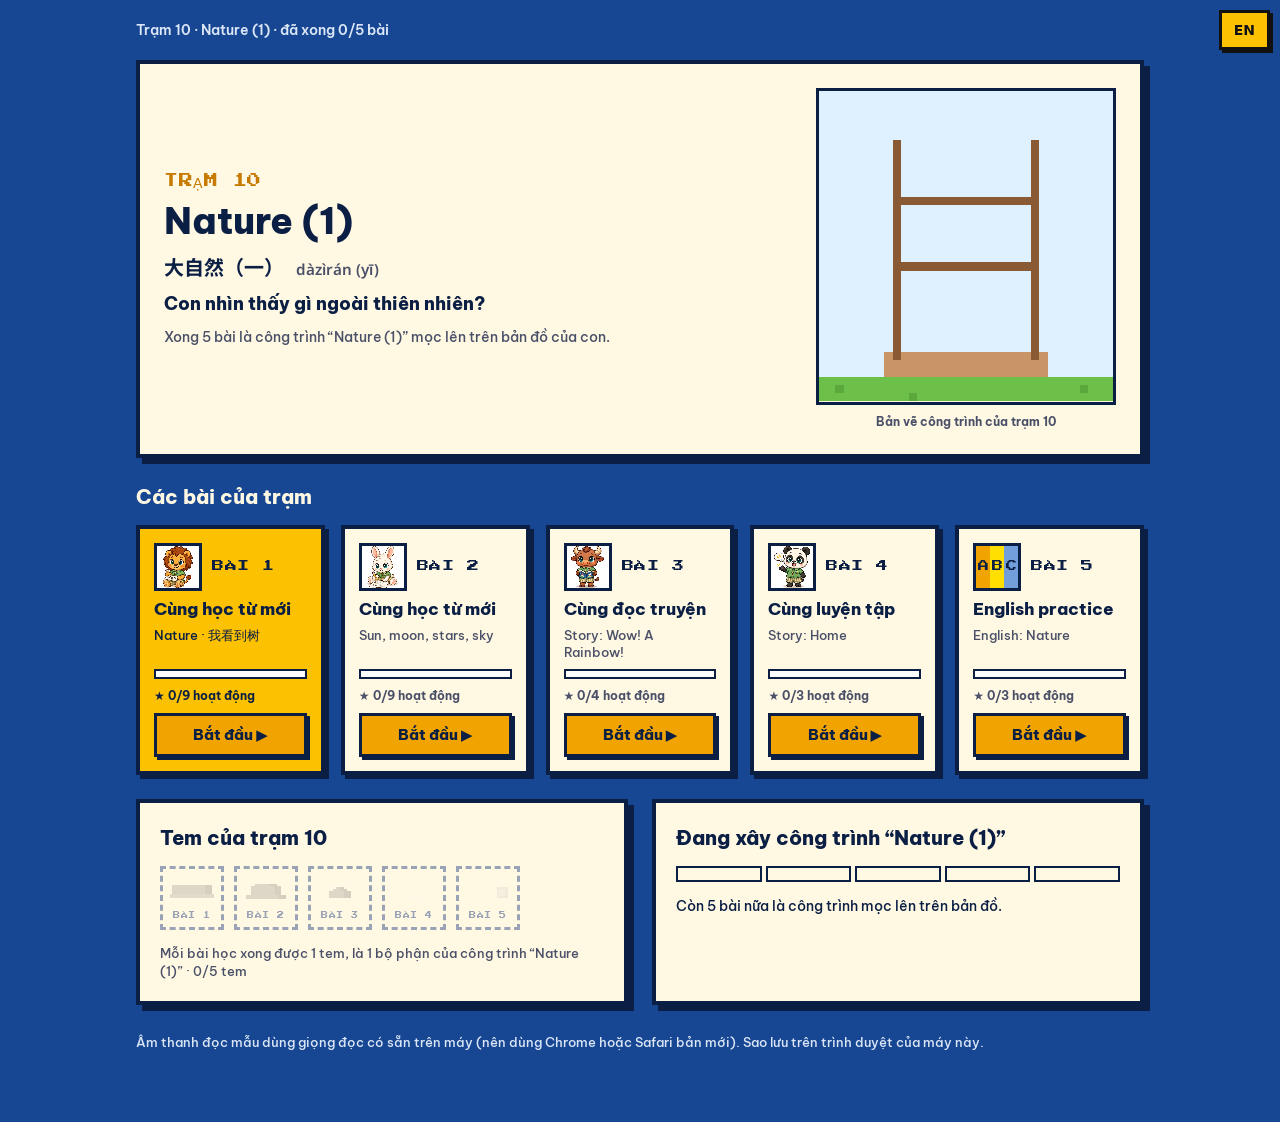
==== commit 4b7469ce: "Add English interface (EN/VI toggle) for map, stations and lessons Co-Authored-By: Claude Sonnet 5.5" ====
--- a/lc/u10/index.html
+++ b/lc/u10/index.html
@@ -8619,5 +8619,5 @@
 
 
 
-<link rel="stylesheet" href="../lc.css"><script>window.CANOPY_SITE=true;window.LC_CFG={"hub":""};</script><script src="../grp.js"></script><script src="../camfx.js"></script><script src="../pqmix.js"></script><script src="../cdata.js"></script><script src="../lc.js"></script>
+<link rel="stylesheet" href="../lc.css"><script>window.CANOPY_SITE=true;window.LC_CFG={"hub":""};</script><script src="../grp.js"></script><script src="../camfx.js"></script><script src="../i18n-en.js"></script><script src="../i18n.js"></script><script src="../pqmix.js"></script><script src="../cdata.js"></script><script src="../lc.js"></script>
 </body></html>
--- a/lc/lc.css
+++ b/lc/lc.css
@@ -0,0 +1,228 @@
+/* Lingo Cub · Canopy station theme — palette: #F1A300 #FCC100 #FFDF01 #729ED9 #386CB9 #174793 */
+:root{
+  --night:#174793; --night-2:#386CB9; --ink:#0b1f45; --cream:#fff8e3;
+  --sun:#fcc100; --sun-d:#f1a300; --lemon:#ffdf01; --sky:#729ed9;
+  --mute-2:#dbe6f6; --mute:#4a5068;
+  --lc-orange:#f1a300; --ok:#e5f4dc; --ok-d:#2e7d32;
+}
+html,body{background:var(--night)}
+body{background:var(--night)}
+.btn.go{background:var(--lc-orange);color:var(--ink)}
+.btn.blue{background:var(--night-2)}
+
+/* the app's own header and tab rows are replaced by the station layer */
+body.lc-ready header.top, body.lc-ready #unitNav, body.lc-ready #lessonNav, body.lc-ready .lesson-head{display:none!important}
+body.lc-ready #resetAll{display:none}
+body.lc-ready.lc-teacher #resetAll{display:inline-flex}
+body.lc-v-station #LS, body.lc-v-station #lcBar, body.lc-v-lock #LS, body.lc-v-lock #lcBar, body.lc-v-lock #lcStation, body.lc-v-lesson #lcStation{display:none!important}
+main.wrap{padding-block:20px 40px}
+
+/* top bar */
+.lc-top{display:flex;flex-wrap:wrap;align-items:center;gap:10px 12px;margin-bottom:20px}
+.lc-logo{flex:none;display:block;background:#fff;border:3px solid var(--ink);box-shadow:3px 3px 0 var(--ink);padding:4px 8px;line-height:0}
+.lc-logo img{height:40px;width:auto;display:block}
+.lc-top .btn{background:var(--night-2);color:var(--cream)}
+.lc-top .lc-map{background:var(--sun);color:var(--ink)}
+.lc-topnote{font-size:14px;font-weight:600;color:var(--mute-2)}
+.lc-tchip{font-size:12px;font-weight:800;background:var(--lemon);color:var(--ink);border:2px solid var(--ink);padding:3px 8px}
+
+/* station home */
+.lc-station{display:flex;flex-direction:column;gap:24px}
+.lc-hero{padding:24px;display:flex;flex-wrap:wrap;align-items:center;justify-content:space-between;gap:20px 28px}
+.lc-hero-t{flex:1 1 320px;min-width:0;display:flex;flex-direction:column;gap:10px}
+.lc-tram{font-size:14px;color:#c77a00}
+.lc-hero h1{margin:0;font-size:clamp(1.8rem,5vw,2.3rem);font-weight:800;line-height:1.1;text-wrap:balance}
+.lc-uzh{display:flex;flex-wrap:wrap;align-items:baseline;gap:4px 12px}
+.lc-uzh .zh{font-size:1.25rem}
+.lc-uzh .py{font-size:.95rem;color:var(--mute)}
+.lc-q{font-size:18px;font-weight:800}
+.lc-d{font-size:14px;color:var(--mute)}
+.lc-fig{margin:0;flex:0 1 300px;display:flex;flex-direction:column;align-items:center;gap:8px}
+.lc-fig svg{display:block;width:100%;max-width:300px;height:auto;border:3px solid var(--ink)}
+.lc-fig figcaption{font-size:12px;font-weight:700;color:var(--mute)}
+.lc-ls h2,.lc-row h2{margin:0;font-size:20px;font-weight:800}
+.lc-ls h2{color:var(--cream);margin-bottom:14px}
+.lc-cards{list-style:none;margin:0;padding:0;display:grid;grid-template-columns:repeat(auto-fit,minmax(min(190px,100%),1fr));gap:16px}
+.lc-card{border:4px solid var(--ink);box-shadow:4px 4px 0 var(--ink);padding:14px;display:flex;flex-direction:column;gap:8px;background:var(--cream);min-width:0}
+.lc-card-h{display:flex;align-items:center;gap:10px}
+.lc-card-h .pxl{font-size:12px}
+.lc-okb{margin-left:auto;font-size:12px;font-weight:800;color:var(--ok-d)}
+.lc-card-t{font-size:17px;font-weight:800;line-height:1.2}
+.lc-card-s{font-size:13px;color:var(--mute);line-height:1.3;min-height:2.6em}
+.lc-meter{height:10px;border:2px solid var(--ink);background:#fff}
+.lc-meter span{display:block;height:100%;background:var(--lc-orange)}
+.lc-card-c{font-size:12px;font-weight:700;color:var(--mute)}
+.lc-card .btn{margin-top:auto}
+.lc-card.done{background:var(--ok)}
+.lc-card.cur{background:var(--sun)}
+.lc-card.cur .lc-card-s,.lc-card.cur .lc-card-c{color:var(--ink)}
+.lc-card.lock{background:var(--night-2);color:var(--mute-2);border-style:dashed;border-color:#0b1f45;box-shadow:none}
+.lc-card.lock .lc-card-t{color:var(--cream)}
+.lc-card.lock .lc-card-s,.lc-card.lock .lc-card-c{color:var(--mute-2)}
+.lc-card.lock .lc-ch,.lc-card.lock .lc-abc{opacity:.5;filter:grayscale(1)}
+.lc-locknote{margin-top:auto;display:flex;align-items:center;gap:6px;font-size:13px;font-weight:800;min-height:44px}
+.lc-row{display:flex;flex-wrap:wrap;gap:24px;align-items:stretch}
+.lc-pass,.lc-build{flex:1 1 320px;min-width:0;padding:20px;display:flex;flex-direction:column;gap:14px}
+.lc-stamps{display:grid;gap:10px}
+.lc-stampp{aspect-ratio:1;border:3px solid var(--night-2);background:#eef4ff;display:flex;flex-direction:column;align-items:center;justify-content:center;gap:2px;padding:4px;min-width:0}
+.lc-stampp img{height:58%;width:auto;image-rendering:pixelated}
+.lc-stampp .pxl{font-size:8px;color:var(--night)}
+.lc-stampp.empty{border:3px dashed #9aa3b5;background:transparent}
+.lc-stampp.empty .pxl{font-size:12px;color:#9aa3b5}
+.lc-cap{font-size:13px;color:var(--mute)}
+.lc-segs{display:grid;gap:4px}
+.lc-segs span{height:16px;border:2px solid var(--ink);background:var(--cream)}
+.lc-segs span.on{background:var(--lc-orange)}
+.lc-build p{margin:0;font-size:14px}
+
+/* lesson bar */
+.lc-bar{display:flex;flex-wrap:wrap;align-items:center;justify-content:space-between;gap:12px 16px;padding:12px 16px;margin-bottom:20px}
+.lc-bar-l{display:flex;align-items:center;gap:12px;min-width:0;flex:1 1 300px}
+.lc-bt{display:flex;flex-direction:column;gap:2px;min-width:0}
+.lc-bt .pxl{font-size:10px;color:#c77a00}
+.lc-bt b{font-size:20px;font-weight:800;line-height:1.15}
+.lc-bs{font-size:14px;color:var(--mute)}
+.lc-bar-r{display:flex;flex-wrap:wrap;align-items:center;gap:8px}
+.lc-bar-r .stars{background:var(--ink);color:var(--cream)}
+.lc-ch{width:48px;height:48px;flex:none;display:grid;place-items:end center;background:#fff;border:3px solid var(--ink);overflow:hidden}
+.lc-ch img{height:42px;width:auto;image-rendering:pixelated}
+.lc-abc{width:48px;height:48px;flex:none;display:grid;grid-template-columns:repeat(3,1fr);border:3px solid var(--ink);background:var(--cream);font-family:var(--f-px);font-size:11px;line-height:42px;text-align:center;color:var(--ink)}
+.lc-abc i{font-style:normal}
+.lc-abc i:nth-child(1){background:var(--lc-orange)}
+.lc-abc i:nth-child(2){background:var(--lemon)}
+.lc-abc i:nth-child(3){background:var(--sky)}
+.lc-abc.lc-sm{width:60%;height:58%;line-height:normal;font-size:8px;align-items:center;border-width:2px}
+
+/* lock screen */
+.lc-lock{padding:28px;display:flex;flex-direction:column;align-items:flex-start;gap:12px;max-width:620px}
+.lc-lock h1{margin:0;font-size:28px;font-weight:800}
+.lc-lock p{margin:0}
+.lc-lock-ic{color:var(--night-2)}
+
+/* modal */
+.lc-modal{position:fixed;inset:0;z-index:50;background:rgba(11,31,69,.6);display:grid;place-items:center;padding:16px}
+.lc-modal-b{max-width:460px;width:100%;padding:24px;display:flex;flex-direction:column;align-items:center;text-align:center;gap:12px}
+.lc-modal-b h2{margin:0;font-size:22px;font-weight:800;text-wrap:balance}
+.lc-modal-b p{margin:0}
+.lc-modal-fig svg{width:180px;height:auto;border:3px solid var(--ink)}
+.lc-modal-stamp{width:120px;height:120px;border:5px double var(--night-2);background:#eef4ff;transform:rotate(-8deg);display:flex;flex-direction:column;align-items:center;justify-content:center;gap:4px;animation:lcStamp .5s ease-out}
+.lc-modal-stamp img{height:64px;width:auto;image-rendering:pixelated}
+.lc-modal-stamp .pxl{font-size:10px;color:var(--night)}
+@keyframes lcStamp{from{transform:rotate(-8deg) scale(1.8);opacity:0}to{transform:rotate(-8deg) scale(1);opacity:1}}
+.lc-row-b{display:flex;flex-wrap:wrap;justify-content:center;gap:10px}
+
+/* tabs and activity tiles: title only */
+.sections .ds,.act .lv,.act .code,.panel-h .tag{display:none!important}
+.sections button{min-height:92px;justify-content:center}
+.sections button[aria-selected="true"]{background:var(--sun)}
+.act{min-height:64px;justify-content:center}
+@media (max-width:640px){ .lc-hero{padding:18px} .lc-pass,.lc-build{padding:16px} .lc-bt b{font-size:17px} }
+@media (prefers-reduced-motion:reduce){ .lc-modal-stamp{animation:none} }
+
+/* ===== practice wizard ===== */
+.lc-wiz .md-step{display:none}
+.lc-wiz .md-step.lc-on{display:block;animation:lcIn .25s ease-out}
+.lc-wiz .lc-extra{display:none}
+.lc-wiz .lc-extra.lc-on{display:block}
+@keyframes lcIn{from{opacity:0;transform:translateX(18px)}to{opacity:1;transform:none}}
+@media (prefers-reduced-motion:reduce){.lc-wiz .md-step.lc-on{animation:none}}
+.lc-steps{list-style:none;margin:6px 0 16px;padding:0;display:flex;gap:6px;flex-wrap:wrap}
+.lc-steps li{flex:1 1 120px;min-width:0}
+.lc-steps button{width:100%;min-height:52px;display:flex;align-items:center;gap:8px;padding:6px 10px;border:3px solid var(--ink);background:#fff;color:var(--mute);text-align:left;font-weight:700;font-size:.85rem;line-height:1.15}
+.lc-steps button[disabled]{opacity:.55;cursor:default}
+.lc-steps .n{flex:none;width:30px;height:30px;display:grid;place-items:center;background:var(--mute-2);border:2px solid var(--ink);font-family:var(--f-px);font-size:11px;color:var(--ink)}
+.lc-steps .t{overflow:hidden;display:-webkit-box;-webkit-line-clamp:2;-webkit-box-orient:vertical}
+.lc-steps .cur button{background:var(--sun);color:var(--ink);box-shadow:3px 3px 0 var(--ink)}
+.lc-steps .cur .n{background:#fff}
+.lc-steps .seen .n{background:var(--sky)}
+.lc-wiz .md-step h4 .lc-sn{display:inline-block;margin-right:8px;padding:2px 8px;background:var(--night);color:#fff;font-family:var(--f-px);font-size:10px;vertical-align:3px}
+.lc-nav{display:flex;flex-wrap:wrap;align-items:center;justify-content:space-between;gap:10px;margin-top:18px;padding-top:14px;border-top:3px dashed #d8c99f}
+.lc-nav .lc-pos{font-family:var(--f-px);font-size:11px;color:var(--mute)}
+.lc-next{position:relative;background:var(--night-2)!important;color:#fff!important}
+.lc-next.ready{background:var(--lc-orange)!important;color:var(--ink)!important;animation:lcPulse 1.1s ease-in-out infinite}
+@keyframes lcPulse{50%{transform:translateY(-3px);box-shadow:3px 6px 0 var(--ink)}}
+.lc-tip{flex:1 1 220px;display:none;align-items:center;gap:10px;padding:8px 12px;background:#fff;border:3px solid var(--ink);font-weight:700;font-size:.92rem}
+.lc-tip.on{display:flex}
+.lc-tip img{height:38px;width:auto;image-rendering:pixelated}
+
+/* video step: camera + submit */
+.lc-cam{display:flex;flex-direction:column;gap:10px;margin-top:12px}
+.lc-cam video{width:100%;max-width:520px;background:#000;border:4px solid var(--ink)}
+.lc-camrow{display:flex;flex-wrap:wrap;gap:10px}
+.lc-submit{margin-top:14px;padding:14px;background:#fff;border:4px solid var(--ink);box-shadow:4px 4px 0 var(--ink);display:flex;flex-direction:column;gap:10px}
+.lc-submit h5{margin:0;font-size:1.05rem;font-weight:800}
+.lc-submit .row{display:flex;flex-wrap:wrap;gap:10px}
+.lc-send{min-height:52px!important;padding:0 22px!important;font-size:1.05rem!important;background:var(--lc-orange)!important;color:var(--ink)!important}
+.lc-done{display:flex;flex-wrap:wrap;align-items:center;gap:16px}
+.lc-stamp{flex:none;width:118px;height:118px;display:grid;place-items:center;text-align:center;border:5px double #2e7d32;color:#2e7d32;font-family:var(--f-px);font-size:11px;line-height:1.6;transform:rotate(-8deg);background:#eaf7e2}
+.lc-done p{margin:0 0 8px}
+/* fixes after review */
+.lc-top a.btn{text-decoration:none}
+.lc-cards{grid-template-columns:repeat(auto-fit,minmax(min(170px,100%),1fr))}
+.lc-station{margin-bottom:28px}
+.lc-modal{z-index:2147483000}
+.lc-card.lock .lc-meter,.lc-card.lock .lc-card-c{display:none}
+@media (max-width:640px){ .lc-fig svg{max-width:200px} .lc-card-s{min-height:0} }
+.lc-modal-note{font-size:14px;color:var(--mute)}
+
+/* tem: each finished lesson = one part of the building */
+.lc-tems{display:flex;flex-wrap:wrap;gap:10px}
+.lc-tem{width:64px;height:64px;flex:none;display:flex;flex-direction:column;align-items:center;justify-content:center;gap:3px;padding:5px;border:3px dashed #9aa3b5;background:transparent}
+.lc-tem svg{width:100%;flex:1;min-height:0;display:block;opacity:.22;filter:grayscale(1)}
+.lc-tem .pxl{font-size:7px;color:#9aa3b5}
+.lc-tem.on{border:3px solid var(--night-2);background:#eef4ff;transform:rotate(var(--r));box-shadow:2px 2px 0 var(--ink)}
+.lc-tem.on svg{opacity:1;filter:none}
+.lc-tem.on .pxl{color:var(--night)}
+.lc-bar-b{flex:1 1 100%;display:flex;flex-wrap:wrap;align-items:center;gap:12px 18px;padding-top:12px;border-top:3px dashed #d8c99f}
+.lc-bar-fig{margin:0;flex:none;width:76px}
+.lc-bar-fig svg{display:block;width:100%;height:auto;border:2px solid var(--ink)}
+.lc-bar-tem{display:flex;flex-direction:column;gap:8px;min-width:0}
+.lc-bar-cap{font-size:14px;color:var(--mute)}
+.lc-bar-cap b{color:var(--ink)}
+.lc-bar .lc-tem{width:52px;height:52px}
+@media (max-width:640px){ .lc-tem{width:54px;height:54px} .lc-bar .lc-tem{width:44px;height:44px} .lc-bar-fig{width:60px} }
+
+/* ===== 17/11: recorder not clipped, PiP camera + lyric, EN|ZH dub tabs, game music toggle, fireworks, missing-part reminder ===== */
+#rec.rec{position:relative;height:auto;overflow:visible;touch-action:auto}
+#recBar{flex-wrap:wrap;gap:8px}
+#recView.lc-pip{position:fixed;right:14px;bottom:14px;z-index:70;width:min(46vw,300px);display:flex;flex-direction:column;gap:0;background:var(--ink);border:4px solid var(--ink);box-shadow:6px 6px 0 rgba(11,31,69,.35)}
+#recView.lc-pip #recLive{width:100%;border:0;outline:none}
+#recView.lc-pip.on #recLive{outline:4px solid #c8322b;outline-offset:-4px}
+.lc-pipline{display:none}
+#recView.lc-pip .lc-pipline{display:block;color:var(--sun);font-weight:800;font-size:15px;line-height:1.3;text-align:center;padding:6px 8px;min-height:1.3em;background:var(--ink)}
+.lc-hide{display:none!important}
+.lc-lang{display:grid;grid-template-columns:1fr 1fr;gap:10px;margin:0 0 14px}
+.lc-ltab{display:flex;align-items:center;gap:10px;padding:10px 12px;border:4px solid var(--ink);background:#fff;color:var(--ink);font:inherit;cursor:pointer;text-align:left;box-shadow:4px 4px 0 var(--ink)}
+.lc-ltab .lc-flag{width:46px;height:auto;flex:none;border:2px solid var(--ink)}
+.lc-ltab .t{display:flex;flex-direction:column;gap:2px;min-width:0}
+.lc-ltab b{font-size:clamp(14px,2.2vw,18px);line-height:1.2}
+.lc-ltab small{font-size:12px;font-weight:700;color:var(--mute)}
+.lc-ltab[aria-selected="true"]{background:var(--sun);transform:translate(2px,2px);box-shadow:2px 2px 0 var(--ink)}
+.lc-ltab.done small{color:var(--ok-d)}
+.lc-ltab:focus-visible{outline:3px solid var(--night);outline-offset:2px}
+@media (max-width:520px){ .lc-lang{grid-template-columns:1fr} }
+#secTiles .ds .lc-flag{width:20px;height:auto;vertical-align:-3px;margin-right:2px;border:1px solid var(--ink)}
+.lc-mchip .lc-flag{width:20px;height:auto;vertical-align:-3px;margin-right:6px;border:1px solid var(--ink)}
+.panel.lc-gp{position:relative}
+.panel.lc-gp > .panel-h{padding-right:120px}
+.lc-gmus{position:absolute;top:10px;right:10px;z-index:30;display:inline-flex;align-items:center;gap:6px;padding:6px 10px;border:3px solid var(--ink);background:var(--sun);color:var(--ink);font:inherit;font-weight:800;font-size:13px;cursor:pointer;box-shadow:3px 3px 0 var(--ink)}
+.lc-gmus[aria-pressed="false"]{background:#fff;color:var(--mute)}
+.lc-gmus s{text-decoration:line-through;text-decoration-thickness:3px}
+.lc-spark{position:absolute;width:8px;height:8px;z-index:40;pointer-events:none;animation:lcSpark 1.15s ease-out forwards}
+@keyframes lcSpark{0%{transform:translate(0,0) scale(1);opacity:1}80%{opacity:1}100%{transform:translate(var(--dx),var(--dy)) scale(.4);opacity:0}}
+.lc-conf{position:absolute;top:-14px;z-index:40;pointer-events:none;image-rendering:pixelated;animation:lcConf 2s steps(12) forwards}
+@keyframes lcConf{0%{transform:translate(0,0)}100%{transform:translate(var(--sway),var(--fall));opacity:.0}}
+@media (prefers-reduced-motion:reduce){ .lc-spark,.lc-conf{display:none} }
+.lc-miss{flex:1 1 100%;display:flex;flex-wrap:wrap;align-items:center;gap:8px;padding:10px 12px;background:#fff4d6;border:3px dashed var(--lc-orange);font-size:14px}
+.lc-miss.ok{background:var(--ok);border-color:var(--ok-d);color:var(--ok-d)}
+.lc-miss-t{flex:1 1 100%}
+.lc-mchip{display:inline-flex;align-items:center;padding:6px 10px;border:3px solid var(--ink);background:#fff;color:var(--ink);font:inherit;font-weight:700;font-size:13px;cursor:pointer;box-shadow:2px 2px 0 var(--ink)}
+.lc-mchip:hover{background:var(--sun)}
+.lc-card-miss{font-size:12px;font-weight:700;color:#b5480b}
+.lc-toast{position:fixed;left:50%;bottom:18px;transform:translate(-50%,160%);z-index:80;width:min(92vw,460px);display:flex;flex-direction:column;gap:6px;padding:12px 14px;background:#fff;border:4px solid var(--ink);box-shadow:6px 6px 0 var(--ink);transition:transform .35s ease;font-size:14px}
+.lc-toast.on{transform:translate(-50%,0)}
+.lc-toast .btn{align-self:flex-start}
+.lc-kicknext{position:absolute!important;left:calc(50% + 7%);bottom:3%;z-index:12;font-size:clamp(14px,2.4vw,18px)}
+.result{overflow:hidden}
+
+.lc-logo{display:none!important}
